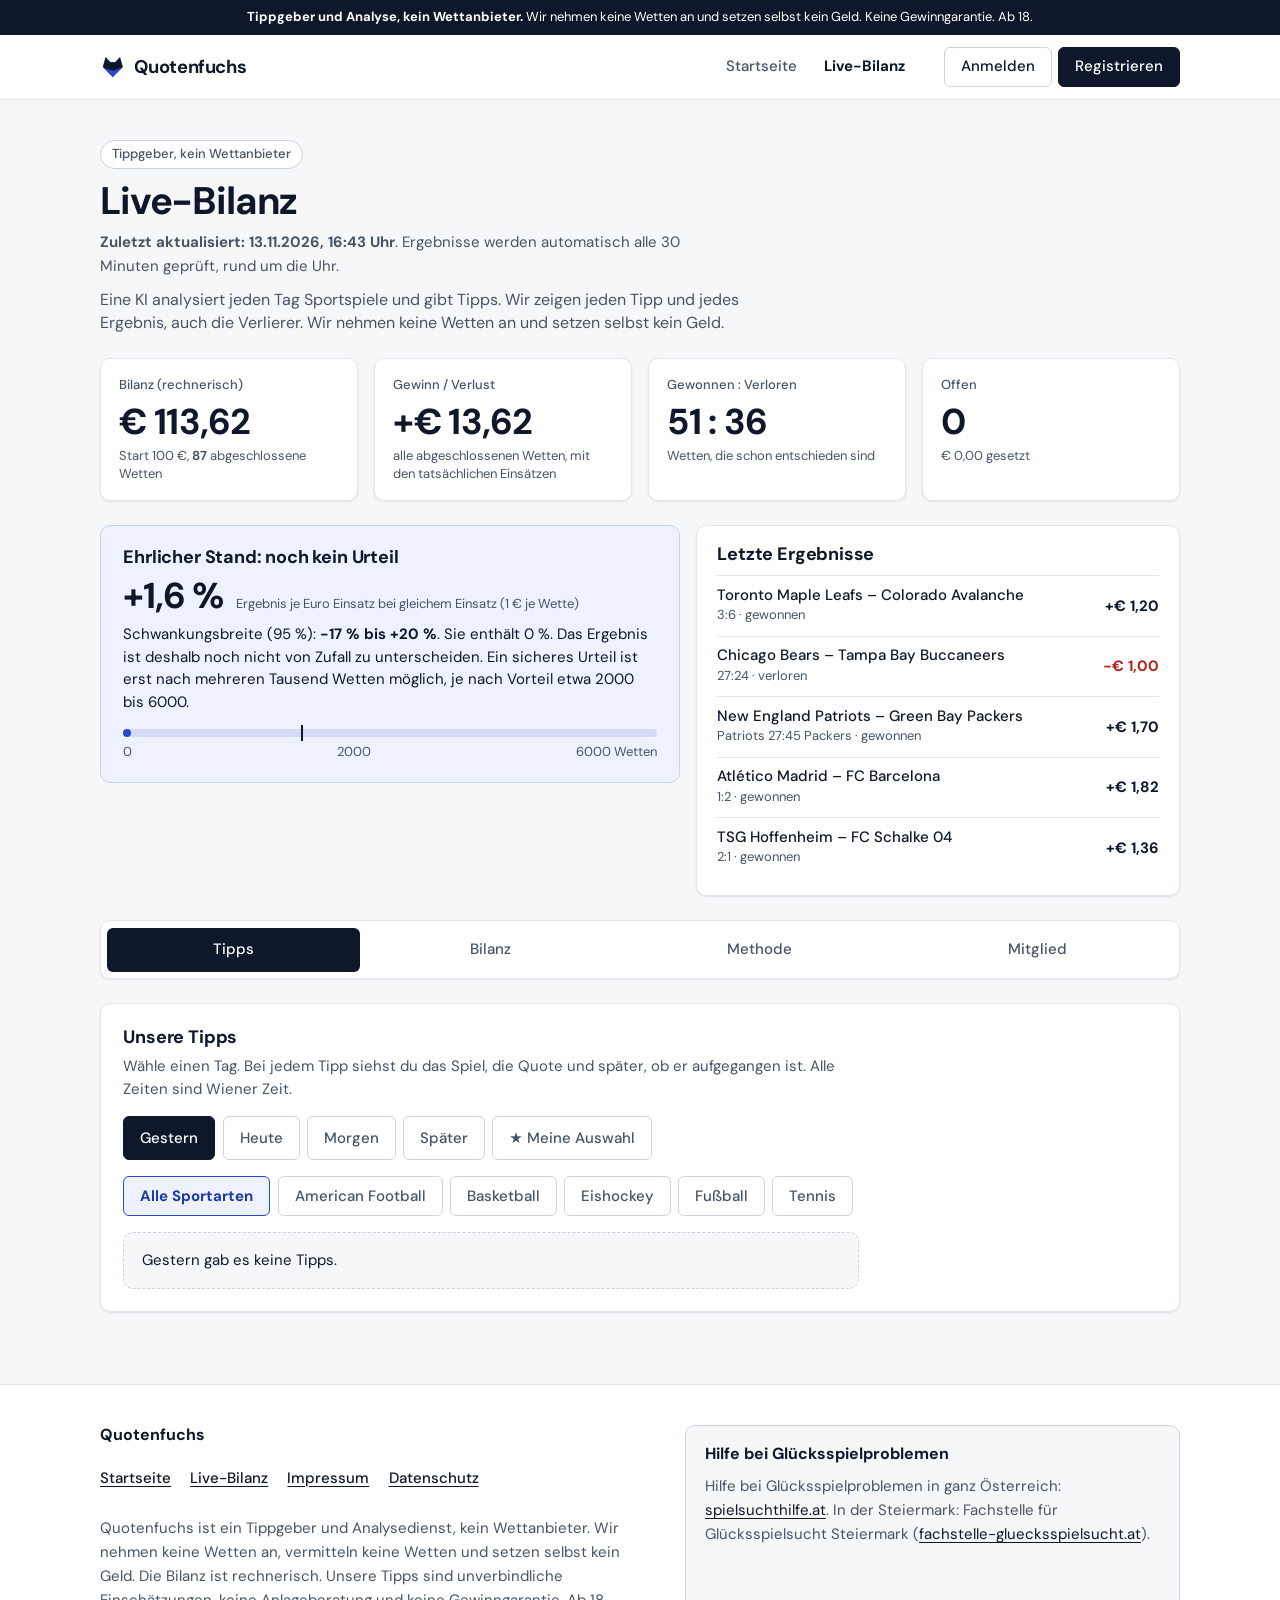
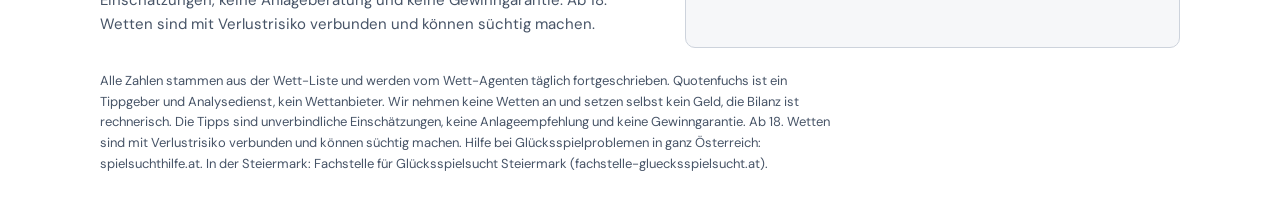
==== bilanz.html @ 04933c42 "Stand 2026-11-13 15:43 UTC" ====
<!doctype html>
<html lang="de"><head><meta charset="utf-8"><meta name="viewport" content="width=device-width,initial-scale=1">
<title>Quotenfuchs Live-Bilanz</title>
<link rel="icon" href="data:image/svg+xml,%3Csvg xmlns=%27http://www.w3.org/2000/svg%27 viewBox=%270 0 32 32%27%3E%3Crect width=%2732%27 height=%2732%27 rx=%276%27 fill=%27%230B1230%27/%3E%3Ccircle cx=%2716%27 cy=%2716%27 r=%276%27 fill=%27none%27 stroke=%27%23ffffff%27 stroke-width=%272%27/%3E%3Cpath d=%27M16 4v24%27 stroke=%27%23ffffff%27 stroke-width=%272%27/%3E%3C/svg%3E">
<link rel="stylesheet" href="assets/fonts.css">
<link rel="stylesheet" href="assets/site.css">
<script src="assets/site.js" defer></script>
<meta name="theme-color" content="#FFFFFF">
<meta name="description" content="Transparenter Track Record eines KI-Tippgebers mit rechnerischer Bilanz. Kein Wettanbieter, keine Wettannahme.">
<style>:root{--color-fg:#16181d;--color-fg-muted:#5b6270;--color-bg:#f3f4f7;--color-panel:#ffffff;--color-border-line:#dde1e7;--color-ok:#1b7f47;--color-warn:#a8741a;--color-bad:#c0392b;
--cds-radius:10px;--cds-gap-md:.9rem;--cds-gap-lg:1.5rem;--cds-pad-md:.9rem;--cds-pad-lg:1.2rem;--cds-font-size-caption:.8125rem;--cds-font-size-heading:1.0625rem;--cds-font-size-title:1.5rem;--cds-font-weight-medium:600;
--cds-chart-grid:#e3e6eb;--cds-chart-axis:#9aa3af;--cds-chart-reference:#9aa3af;--cds-chart-status-critical:#c0392b;
--font-anthropic-sans:system-ui,-apple-system,"Segoe UI",Roboto,sans-serif;--font-anthropic-serif:Georgia,"Times New Roman",serif;color-scheme:light}
@media (prefers-color-scheme:dark){:root{--color-fg:#e8eaee;--color-fg-muted:#9aa3b0;--color-bg:#101216;--color-panel:#1a1d23;--color-border-line:#2c313a;--color-ok:#4cc38a;--color-warn:#e0b24f;--color-bad:#ef6f62;
--cds-chart-grid:#2a2f38;--cds-chart-axis:#566070;--cds-chart-reference:#566070;--cds-chart-status-critical:#ef6f62;color-scheme:dark}}
html,body{margin:0;background:var(--color-bg);color:var(--color-fg);font:14px/1.5 var(--font-anthropic-sans)}
#dash-root{max-width:72rem;margin:0 auto;padding:1.5rem max(1rem,env(safe-area-inset-left,0px)) 3rem}
.dash-select{font:inherit;color:var(--color-fg);background:var(--color-bg);border:1px solid var(--color-border-line);border-radius:var(--cds-radius);padding:.4rem .6rem}
@media (max-width:40rem){#dash-root{padding-top:1rem}}

.wd{display:flex;flex-direction:column;gap:var(--cds-gap-lg);font-family:var(--font-anthropic-sans);font-variant-numeric:tabular-nums}
.wd h1{font-family:var(--font-anthropic-serif);font-weight:400;font-size:1.75rem;margin:0}
.wd .sub{color:var(--color-fg-muted);margin:.25rem 0 0}
.wd .kpis{display:grid;grid-template-columns:repeat(auto-fit,minmax(min(100%,9.5rem),1fr));gap:var(--cds-gap-md)}
.wd .card{background:var(--color-panel);border:1px solid var(--color-border-line);border-radius:var(--cds-radius);padding:var(--cds-pad-lg);min-width:0}
.wd .kpi .l{color:var(--color-fg-muted);font-size:var(--cds-font-size-caption)}
.wd .kpi .v{font-family:var(--font-anthropic-serif);font-size:1.75rem;line-height:1.2;display:block;margin-top:.25rem}
.wd .kpi .n{color:var(--color-fg-muted);font-size:var(--cds-font-size-caption);margin-top:.25rem;display:block}
.wd h2{font-size:var(--cds-font-size-heading);font-weight:var(--cds-font-weight-medium);margin:0}
.wd .note{color:var(--color-fg-muted);font-size:var(--cds-font-size-caption);margin:.25rem 0 var(--cds-gap-md)}
.wd .grid{display:grid;grid-template-columns:repeat(auto-fit,minmax(min(100%,22rem),1fr));gap:var(--cds-gap-md)}
.wd .chart{min-height:14rem}
.wd .pos{color:var(--color-ok)}.wd .neg{color:var(--color-bad)}
.wd .sportrow{display:grid;grid-template-columns:7rem 1fr 4.5rem;align-items:center;gap:.5rem;margin:.4rem 0;font-size:var(--cds-font-size-caption)}
.wd .bar{height:.9rem;position:relative;background:transparent}
.wd .bar i{position:absolute;top:0;bottom:0;border-radius:2px}
.wd .tablewrap{overflow:auto;max-height:26rem}
.wd table{border-collapse:collapse;width:100%;font-size:var(--cds-font-size-caption)}
.wd th{position:sticky;top:0;background:var(--color-panel);text-align:left;font-weight:var(--cds-font-weight-medium);padding:.4rem .5rem;border-bottom:1px solid var(--color-border-line);white-space:nowrap}
.wd td{padding:.4rem .5rem;border-bottom:1px solid var(--color-border-line);vertical-align:top}
.wd td.r,.wd th.r{text-align:right}
.wd table{min-width:56rem}
.wd td{white-space:nowrap}
.wd td:nth-child(2),.wd td:nth-child(3){white-space:normal;min-width:11rem}
.wd .tablewrap{scrollbar-gutter:stable}
.wd .hint{color:var(--color-fg-muted);font-size:var(--cds-font-size-caption)}
.wd .filters{display:flex;flex-wrap:wrap;gap:var(--cds-gap-md);align-items:flex-end}
.wd .filters label{display:flex;flex-direction:column;gap:.25rem;font-size:var(--cds-font-size-caption);color:var(--color-fg-muted);min-width:0}
.wd .filters input,.wd .filters button{font:inherit;color:var(--color-fg);background:var(--color-bg);border:1px solid var(--color-border-line);border-radius:var(--cds-radius);padding:.4rem .6rem}
.wd .filters button{cursor:pointer}
.wd th.sortable{cursor:pointer}
.wd th[aria-sort=ascending]::after{content:" \25B2";font-size:.7em}
.wd th[aria-sort=descending]::after{content:" \25BC";font-size:.7em}
.wd tr.rowmain{cursor:pointer}
.wd tr.rowmain:hover td,.wd tr.rowmain.open td{background:var(--color-bg)}
.wd tr.rowdet td{white-space:normal;background:var(--color-bg)}
.wd dl.det{margin:0;display:grid;grid-template-columns:minmax(8rem,12rem) 1fr;gap:.25rem .75rem}
.wd dl.det dt{color:var(--color-fg-muted)}
.wd dl.det dd{margin:0;white-space:normal}
@media (max-width:40rem){.wd dl.det{grid-template-columns:1fr}}
.wd .gloss summary{cursor:pointer;font-weight:var(--cds-font-weight-medium)}
.wd .gloss dl{margin-top:var(--cds-gap-md)}
.wd .hero{display:flex;flex-direction:column;gap:.5rem;padding-block:var(--cds-pad-md)}
.wd .hero h1{font-size:2.25rem;line-height:1.1}
.wd .badge{align-self:flex-start;font-size:var(--cds-font-size-caption);padding:.2rem .6rem;border:1px solid var(--color-border-line);border-radius:999px;color:var(--color-fg-muted)}
.wd .lead{font-size:var(--cds-font-size-heading);max-width:44rem;margin:.25rem 0 0;line-height:1.45}
.wd .steps ol{margin:var(--cds-gap-md) 0;padding-left:1.25rem;display:flex;flex-direction:column;gap:.5rem;max-width:48rem;line-height:1.5}
.wd .honest{margin:0;padding:var(--cds-pad-md);border-radius:var(--cds-radius);background:var(--color-bg);border:1px solid var(--color-border-line);max-width:48rem}
.wd .kpi .v{font-size:2rem}
.wd .card{box-shadow:none}
[data-dash-source-state=empty]{color:transparent}

.wd .big{font-family:var(--font-anthropic-serif);font-size:1.6rem;line-height:1.25;margin:.25rem 0 0}
.wd .big .bigv{color:var(--color-ok)}
.wd tr.win td:first-child{box-shadow:inset 3px 0 0 var(--color-ok)}
.wd tr.lose td:first-child{box-shadow:inset 3px 0 0 var(--color-bad)}
@media (max-width:40rem){
  .wd table{min-width:0}
  .wd table[data-source=abgeschlossene] thead{display:none}
  .wd table[data-source=abgeschlossene],.wd table[data-source=abgeschlossene] tbody{display:block}
  .wd table[data-source=abgeschlossene] tr.rowmain{display:flex;flex-wrap:wrap;align-items:baseline;gap:.1rem .75rem;padding:.6rem .6rem .6rem .75rem;border-bottom:1px solid var(--color-border-line);border-left:4px solid transparent}
  .wd table[data-source=abgeschlossene] tr.rowmain.win{border-left-color:var(--color-ok)}
  .wd table[data-source=abgeschlossene] tr.rowmain.lose{border-left-color:var(--color-bad)}
  .wd table[data-source=abgeschlossene] tr.rowmain td{border:0;padding:0;box-shadow:none!important;min-width:0!important;white-space:normal}
  .wd table[data-source=abgeschlossene] td:nth-child(1){order:1;width:100%;color:var(--color-fg-muted);font-size:.85em}
  .wd table[data-source=abgeschlossene] td:nth-child(2){order:2;width:100%;font-weight:var(--cds-font-weight-medium);font-size:1.05em}
  .wd table[data-source=abgeschlossene] td:nth-child(3){order:3;width:100%;color:var(--color-fg-muted)}
  .wd table[data-source=abgeschlossene] td:nth-child(6){order:4}
  .wd table[data-source=abgeschlossene] td:nth-child(7){order:5;font-weight:var(--cds-font-weight-medium)}
  .wd table[data-source=abgeschlossene] td:nth-child(8){order:6;margin-left:auto}
  .wd table[data-source=abgeschlossene] td:nth-child(4),.wd table[data-source=abgeschlossene] td:nth-child(5),.wd table[data-source=abgeschlossene] td:nth-child(9){display:none}
  .wd table[data-source=abgeschlossene] tr.rowdet{display:block}
  .wd table[data-source=abgeschlossene] tr.rowdet[hidden]{display:none}
  .wd table[data-source=abgeschlossene] tr.rowdet td{display:block;padding:.6rem}
  .wd .tablewrap{max-height:none}
  .wd table.plan{display:block}.wd table.plan thead{display:none}.wd table.plan tbody{display:block}
  .wd table.plan tr{display:flex;flex-wrap:wrap;gap:.1rem .6rem;padding:.55rem 0;border-bottom:1px solid var(--color-border-line)}
  .wd table.plan td{border:0;padding:0;white-space:normal;min-width:0}
  .wd table.plan td:nth-child(1){color:var(--color-fg-muted);font-size:.85em}
  .wd table.plan td:nth-child(2){color:var(--color-fg-muted);font-size:.85em}
  .wd table.plan td:nth-child(3){width:100%;font-weight:var(--cds-font-weight-medium);font-size:1.05em}
}

.wd [hidden]{display:none!important}
.wd .topbar{display:flex;justify-content:space-between;align-items:center;gap:.5rem;flex-wrap:wrap}
.wd .auth{display:flex;gap:.5rem}
.wd .btn{font:inherit;cursor:pointer;color:var(--color-bg);background:var(--color-fg);border:1px solid var(--color-fg);border-radius:999px;padding:.4rem 1rem}
.wd .btn.ghost{background:transparent;color:var(--color-fg);border-color:var(--color-border-line)}
.wd .btn.more{display:block;margin:var(--cds-gap-md) auto 0}
.wd .tabs{display:flex;gap:.25rem;position:sticky;top:0;z-index:5;background:var(--color-bg);padding:.4rem 0;overflow-x:auto}
.wd .tabs button{font:inherit;flex:1;white-space:nowrap;cursor:pointer;color:var(--color-fg-muted);background:transparent;border:1px solid var(--color-border-line);border-radius:999px;padding:.45rem .8rem}
.wd .tabs button.on{color:var(--color-bg);background:var(--color-fg);border-color:var(--color-fg)}
.wd [data-tab]{display:flex;flex-direction:column;gap:var(--cds-gap-lg)}
.authdlg{border:1px solid var(--color-border-line);border-radius:var(--cds-radius);background:var(--color-panel);color:var(--color-fg);padding:1.25rem;max-width:min(92vw,24rem);width:100%}
.authdlg::backdrop{background:rgba(0,0,0,.5)}
.authdlg form{display:flex;flex-direction:column;gap:.75rem}
.authdlg label{display:flex;flex-direction:column;gap:.25rem;font-size:.85rem;color:var(--color-fg-muted)}
.authdlg input{font:inherit;color:var(--color-fg);background:var(--color-bg);border:1px solid var(--color-border-line);border-radius:8px;padding:.55rem .7rem}
.authdlg .atabs{display:flex;gap:.5rem}
.authdlg .atabs button{flex:1;font:inherit;cursor:pointer;background:transparent;color:var(--color-fg-muted);border:0;border-bottom:2px solid transparent;padding:.4rem}
.authdlg .atabs button.on{color:var(--color-fg);border-bottom-color:var(--color-fg)}
.authdlg[data-mode=login] .reg{display:none}
.authdlg .btn{font:inherit;cursor:pointer;color:var(--color-bg);background:var(--color-fg);border:1px solid var(--color-fg);border-radius:999px;padding:.5rem 1rem}
.authdlg .btn.ghost{background:transparent;color:var(--color-fg);border-color:var(--color-border-line)}
@media (max-width:40rem){
  .wd .kpis{grid-template-columns:repeat(3,1fr);gap:.5rem}
  .wd .kpis .card{padding:.6rem}
  .wd .kpi .v{font-size:1.25rem}
  .wd .kpi .n{display:none}
  .wd .kpi .l{font-size:.75rem}
  .wd .hero h1{font-size:1.75rem}
  .wd .hero .lead{font-size:.95rem}
  .wd .hero .sub{display:none}
}

/* Quotenfuchs Bilanz-Seite: gemeinsame Basis liegt in assets/site.css. Schrift, Farben und Abstaende kommen von dort. */
:root{--color-fg:var(--tinte);--color-fg-muted:var(--grau);--color-bg:var(--bg);--color-panel:#fff;--color-border-line:var(--linie);
--color-ok:var(--akzent-d);--color-bad:var(--minus);--color-warn:#8A5A00;--cds-radius:10px;
--cds-chart-grid:#E4E7EC;--cds-chart-axis:#98A2B3;--cds-chart-reference:#98A2B3;--cds-chart-status-critical:var(--minus);
--font-anthropic-sans:var(--font);--font-anthropic-serif:var(--font);color-scheme:light}
html,body{background:var(--bg);color:var(--tinte);font:400 var(--t-m)/1.6 var(--font)}
#dash-root{max-width:none;padding:0;margin:0}
.wd{max-width:var(--seite);margin-inline:auto;padding:var(--sp-4) max(1.25rem,env(safe-area-inset-left,0px)) 0;display:flex;flex-direction:column;gap:var(--sp-3);font-family:var(--font);font-variant-numeric:tabular-nums}
.wd [hidden]{display:none!important}
.wd h1,.wd h2,.wd h3{font-family:var(--font);margin:0;text-wrap:balance}
.wd h2{font-weight:700;font-size:var(--t-l);line-height:1.25;letter-spacing:-.01em}
.wd .note{color:var(--grau);font-size:var(--t-s);line-height:1.5;margin:.4rem 0 var(--sp-2);max-width:46rem}
.wd .hint{color:var(--grau);font-size:var(--t-s)}
.wd .pos{color:var(--tinte)}.wd .neg{color:var(--minus)}
.wd button:focus-visible,.wd a:focus-visible,.wd summary:focus-visible,.wd select:focus-visible,.wd input:focus-visible{outline:3px solid var(--akzent);outline-offset:2px;border-radius:6px}
/* Kopf der Bilanz */
.wd .pagehead{display:block}
.wd .badge{display:inline-block;font-size:var(--t-xs);font-weight:600;color:var(--grau);background:#fff;border:1px solid var(--linie-d);border-radius:999px;padding:.2rem .7rem}
.wd h1{font-weight:700;font-size:clamp(1.75rem,4.5vw,2.4rem);line-height:1.1;letter-spacing:-.03em;margin:.7rem 0 0}
.wd .pagehead .sub{color:var(--grau);font-size:var(--t-s);margin:.5rem 0 0;max-width:40rem}
.wd .pagehead .lead{margin:.6rem 0 0;max-width:40rem;font-size:var(--t-m);color:var(--grau)}
.wd .kpis{display:grid;grid-template-columns:repeat(4,1fr);gap:var(--sp-2)}
.wd .kpis .card{padding:1rem 1.15rem;box-shadow:var(--schatten)}
.wd .kpi .l{display:block;color:var(--grau);font-size:var(--t-xs);font-weight:500}
.wd .kpi .v{display:block;font:700 var(--t-num)/1.15 var(--font);letter-spacing:-.02em;margin-top:.3rem}
.wd .kpi .n{display:block;color:var(--grau);font-size:var(--t-xs);margin-top:.3rem;line-height:1.4}
.wd .gloss .kpis{grid-template-columns:repeat(2,1fr);margin-top:.8rem}
.wd .summary{display:grid;grid-template-columns:1.2fr 1fr;gap:var(--sp-2);align-items:start}
.wd .urteil{background:var(--akzent-bg);border:1px solid var(--akzent-rand);border-radius:var(--r-m);padding:1.25rem 1.4rem}
.wd .urteil h2{font-size:var(--t-l);margin-bottom:.6rem}
.wd .urteil p{margin:0 0 .6rem;font-size:var(--t-s);line-height:1.5}
.wd .u-zahl{display:flex;align-items:baseline;gap:.8rem;flex-wrap:wrap}
.wd .u-v{font:700 2.25rem/1 var(--font);letter-spacing:-.03em}
.wd .u-l{color:var(--grau);font-size:var(--t-xs)}
.wd .meter{position:relative;height:.5rem;margin:1rem 0 .3rem;border-radius:999px;background:#D5DBF5}
.wd .meter i{position:absolute;left:0;top:0;bottom:0;width:max(.5rem,var(--p,2%));border-radius:999px;background:var(--akzent)}
.wd .meter .m2{position:absolute;left:33.33%;top:-.25rem;bottom:-.25rem;width:2px;background:var(--tinte)}
.wd .m-l{display:flex;justify-content:space-between;color:var(--grau);font-size:var(--t-xs)!important;margin:0!important}
.wd .latestbox{background:#fff;border:1px solid var(--linie);border-radius:var(--r-m);padding:1.1rem 1.25rem;box-shadow:var(--schatten)}
.wd .latest{list-style:none;margin:.6rem 0 0;padding:0;border-top:1px solid var(--linie)}
.wd .latest li{display:flex;justify-content:space-between;align-items:center;gap:1rem;padding:.6rem 0;border-bottom:1px solid var(--linie);min-height:44px}
.wd .latest li:last-child{border-bottom:0}
.wd .latest .txt{display:flex;flex-direction:column;min-width:0}
.wd .latest .t{font-weight:600;font-size:var(--t-s);line-height:1.3}
.wd .latest .e{font-size:var(--t-xs);color:var(--grau)}
.wd .latest b{font-weight:700;font-size:var(--t-s);white-space:nowrap}
.wd .latest li.v b{color:var(--minus)}
/* Reiter */
.wd .tabs{position:sticky;top:4rem;z-index:20;display:flex;gap:.25rem;padding:.4rem;background:#fff;border:1px solid var(--linie);border-radius:var(--r-m);overflow-x:auto;box-shadow:var(--schatten)}
.wd .tabs button{flex:1 0 auto;min-height:44px;font:600 var(--t-s)/1 var(--font);padding:0 1.1rem;border:0;background:transparent;color:var(--grau);border-radius:var(--r-s);cursor:pointer;white-space:nowrap}
.wd .tabs button:hover{background:var(--bg);color:var(--tinte)}
.wd .tabs button.on,.wd .tabs button[aria-selected=true]{background:var(--tinte);border-color:var(--tinte);color:#fff}
.wd [data-tab]{display:flex;flex-direction:column;gap:var(--sp-3)}
/* Karten */
.wd .card{background:#fff;border:1px solid var(--linie);border-radius:var(--r-m);padding:1.4rem;box-shadow:var(--schatten);min-width:0}
.wd .gloss summary{cursor:pointer;font:600 var(--t-m)/1.3 var(--font);min-height:44px;display:flex;align-items:center}
.wd .gloss dl{margin-top:var(--sp-2)}
.wd dl.det{margin:0;display:grid;grid-template-columns:minmax(8rem,13rem) 1fr;gap:.45rem 1rem}
.wd dl.det dt{color:var(--grau);font-size:var(--t-s)}
.wd dl.det dd{margin:0;white-space:normal;overflow-wrap:anywhere;font-size:var(--t-s)}
.wd dl.det code{font-size:.8rem;word-break:break-all}
.wd .grid{display:grid;grid-template-columns:repeat(auto-fit,minmax(min(100%,22rem),1fr));gap:var(--sp-2)}
/* Tage und Filter */
.wd .daytabs,.wd .chips{display:flex;flex-wrap:wrap;gap:.45rem;margin:0 0 var(--sp-2)}
.wd .daytabs button,.wd .chips button{min-height:44px;padding:0 1rem;font:600 var(--t-s)/1 var(--font);border:1.5px solid var(--linie);background:#fff;color:var(--grau);border-radius:999px;cursor:pointer}
.wd .chips button{min-height:40px;font-weight:500}
.wd .daytabs button:hover,.wd .chips button:hover{border-color:var(--tinte);color:var(--tinte)}
.wd .daytabs button.on,.wd .daytabs button[aria-pressed=true]{background:var(--tinte);border-color:var(--tinte);color:#fff}
.wd .chips button.on,.wd .chips button[aria-pressed=true]{background:var(--akzent-bg);border-color:var(--tinte);color:var(--tinte);font-weight:700}
.wd .tipcards{display:grid;grid-template-columns:repeat(auto-fill,minmax(min(100%,19rem),1fr));gap:var(--sp-2)}
.wd .tipcard{background:#fff;border:1px solid var(--linie);border-radius:var(--r-m);padding:1rem 1.1rem;display:flex;flex-direction:column;gap:.5rem;min-width:0;border-top:4px solid var(--linie)}
.wd .tipcard .kopf{display:flex;justify-content:space-between;align-items:center;gap:.5rem;font-size:var(--t-xs);color:var(--grau)}
.wd .tipcard .sport{background:#F1EEE6;border-radius:999px;padding:.15rem .65rem;font-weight:600;color:var(--tinte)}
.wd .tipcard .spiel{font:700 var(--t-m)/1.3 var(--font);overflow-wrap:anywhere}
.wd .tipcard .tipp{font-size:var(--t-s);overflow-wrap:anywhere}
.wd .tipcard .zeile{display:flex;justify-content:space-between;align-items:center;gap:.5rem;font-size:var(--t-s)}
.wd .tipcard .quote{font:800 1.5rem/1 var(--font)}
.wd .tipcard .punkte{letter-spacing:.1em;color:var(--akzent-d);font-size:.95rem}
.wd .tipcard .stat{align-self:flex-start;border-radius:999px;padding:.25rem .8rem;font-size:var(--t-xs);font-weight:700}
.wd .tipcard .stat.ok{background:#E8ECFF;color:#1B2A8F}
.wd .tipcard .stat.bad{background:#FBE9E7;color:#8E2219}
.wd .tipcard .stat.offen{background:#F1EEE6;color:var(--grau)}
.wd .tipcard details{font-size:var(--t-s);color:var(--grau)}
.wd .tipcard summary{cursor:pointer;font-weight:600;color:var(--tinte);min-height:44px;display:flex;align-items:center}
.wd .tipcard .kopf .stern{border:0;background:none;font-size:1.4rem;line-height:1;cursor:pointer;color:var(--akzent-d);min-width:44px;min-height:44px}
.wd .emptybox{background:var(--akzent-bg);border:1px dashed #E0C9A3;border-radius:var(--r-m);padding:1rem 1.1rem;color:var(--tinte);margin:0}
/* Verlauf */
.wd .chartcard{background:var(--nacht);color:#fff;border:0;border-radius:var(--r-l);padding:1.6rem 1.6rem 1.3rem}
.wd .chartcard h2{color:#fff;font-size:var(--t-xl)}
.wd .pitch{margin:.8rem 0 0;border:0;padding:0}
.wd .pitch figcaption{color:rgba(255,255,255,.78);font-size:var(--t-s);margin:.7rem 0 0;max-width:40rem}
.wd .pitch .chart{min-height:16rem}
.wd .pitch svg{overflow:visible;cursor:crosshair;display:block}
.wd svg path.draw-in{stroke-dasharray:1;stroke-dashoffset:1;animation:zeichne 1.5s cubic-bezier(.3,.6,.2,1) .1s forwards}
.wd svg .dot{opacity:0;animation:erscheine .3s ease forwards}
.wd svg .vline{stroke:rgba(255,255,255,.8);stroke-width:1;stroke-dasharray:3 3}
.wd .tip{position:absolute;top:2px;z-index:3;pointer-events:none;background:#fff;color:var(--tinte);border-radius:10px;padding:.45rem .65rem;font-size:var(--t-xs);line-height:1.35;box-shadow:0 8px 24px rgba(10,14,60,.35);display:flex;flex-direction:column;max-width:16rem}
@keyframes zeichne{to{stroke-dashoffset:0}}
@keyframes erscheine{to{opacity:1}}
@media (prefers-reduced-motion:reduce){.wd svg path.draw-in{animation:none;stroke-dashoffset:0}.wd svg .dot{animation:none;opacity:1}}
.wd .sportrow{display:grid;grid-template-columns:8.5rem 1fr 4.5rem;align-items:center;gap:.6rem;margin:.5rem 0;font-size:var(--t-s)}
.wd .bar{height:.9rem;position:relative}
.wd .bar i{position:absolute;top:0;bottom:0;border-radius:3px}
.wd .chart{min-height:12rem}
/* Tabellen */
.wd .tablewrap{overflow:auto;max-height:30rem;scrollbar-gutter:stable;border-top:2px solid var(--tinte)}
.wd table{border-collapse:collapse;width:100%;min-width:56rem;font-size:var(--t-s)}
.wd th{position:sticky;top:0;background:#fff;text-align:left;font:600 var(--t-xs)/1.2 var(--font);color:var(--grau);padding:.7rem .6rem;border-bottom:1px solid var(--linie);white-space:nowrap;z-index:1}
.wd th.sortable{cursor:pointer}.wd th.sortable:hover{color:var(--tinte)}
.wd th[aria-sort=ascending]::after{content:" \25B2";font-size:.7em}.wd th[aria-sort=descending]::after{content:" \25BC";font-size:.7em}
.wd td{padding:.7rem .6rem;border-bottom:1px solid var(--linie);vertical-align:top;white-space:nowrap}
.wd td:nth-child(2),.wd td:nth-child(3){white-space:normal;min-width:11rem}
.wd td.r,.wd th.r{text-align:right}
.wd td.lern{white-space:normal;min-width:16rem;max-width:26rem}
.wd tr.rowmain{cursor:pointer}
.wd tr.rowmain:hover td,.wd tr.rowmain.open td,.wd tr.rowdet td{background:#FBF9F3}
.wd tr.rowdet td{white-space:normal}
.wd tr.win td:first-child{box-shadow:inset 4px 0 0 var(--akzent)}
.wd tr.lose td:first-child{box-shadow:inset 4px 0 0 var(--minus)}
.wd td.pos,.wd td.neg{font-weight:700}
.wd table.plan{min-width:0}
/* Filter */
.wd .filters{display:flex;flex-wrap:wrap;gap:var(--sp-2);align-items:flex-end}
.wd .filters label{display:flex;flex-direction:column;gap:.3rem;font-size:var(--t-xs);color:var(--grau);min-width:0}
.wd .filters input,.wd .filters button,.dash-select{font:inherit;font-size:var(--t-s);color:var(--tinte);background:#fff;border:1.5px solid var(--linie);border-radius:10px;padding:0 .8rem;min-height:44px}
.wd .filters button{cursor:pointer;font-weight:600}
/* Knoepfe */
.wd .btn{font:700 var(--t-s)/1 var(--font);cursor:pointer;background:var(--fuchs);color:#1b0c00;border:1.5px solid var(--fuchs);border-radius:999px;padding:0 1.3rem;min-height:48px;display:inline-flex;align-items:center;justify-content:center;text-decoration:none}
.wd .btn:hover{background:#ff8f3d;border-color:#ff8f3d}
.wd .btn.ghost{background:transparent;color:var(--tinte);border-color:var(--tinte)}
.wd .btn.ghost:hover{background:rgba(18,22,43,.07)}
.wd .btn.more{display:flex;margin:var(--sp-2) auto 0;background:var(--tinte);color:#fff;border-color:var(--tinte)}
.wd .linkbtn{font:inherit;background:none;border:0;padding:0 .2rem;min-height:44px;color:var(--tinte);text-decoration:underline;cursor:pointer}
/* So geht's, Mitglied */
.wd .steps ol{margin:var(--sp-2) 0;padding-left:1.3rem;display:flex;flex-direction:column;gap:.7rem;max-width:44rem}
.wd .honest{margin:0;padding:1rem 1.1rem;border-radius:var(--r-m);background:var(--akzent-bg);border:1px solid #F0DFC6;max-width:46rem}
.wd .plans{display:grid;grid-template-columns:repeat(auto-fit,minmax(min(100%,17rem),1fr));gap:var(--sp-2);margin-top:var(--sp-2)}
.wd .plans .plan{border:1px solid var(--linie);border-radius:var(--r-l);padding:1.2rem 1.3rem;display:flex;flex-direction:column;gap:.5rem;background:#fff}
.wd .plans .plan h3{font-size:var(--t-xl)}
.wd .plans .plan .state{margin:0;color:var(--grau);font-size:var(--t-xs)}
.wd .plans .plan ul{margin:.3rem 0 .8rem;padding-left:1.1rem;display:flex;flex-direction:column;gap:.4rem}
.wd .plans .plan.hot{background:var(--nacht);color:#fff;border-color:transparent}
.wd .plans .plan.hot .state{color:rgba(255,255,255,.78)}
.wd .plans .plan.hot .btn{align-self:flex-start;margin-top:auto}
.wd .faq{grid-template-columns:1fr}.wd .faq dt{color:var(--tinte);font-weight:700;margin-top:.8rem}
.kassebox{display:flex;justify-content:space-between;align-items:center;gap:1rem;flex-wrap:wrap;margin:1rem 0;padding:1rem 1.1rem;border:1px solid var(--linie);border-radius:14px}
.kassebox>div{display:flex;flex-direction:column}.kassebox b{font:800 1.6rem/1.2 var(--font)}
/* Dialoge */
.authdlg{position:fixed;max-height:92vh;overflow-y:auto;border:0;border-radius:var(--r-l);background:#fff;color:var(--tinte);padding:1.3rem;max-width:min(92vw,24rem);width:100%;box-shadow:0 30px 80px rgba(10,14,60,.4);font-family:var(--font)}
.authdlg::backdrop{background:rgba(11,18,48,.6)}
.authdlg form{display:flex;flex-direction:column;gap:.8rem}
.authdlg label{display:flex;flex-direction:column;gap:.3rem;font-size:var(--t-s);color:var(--grau)}
.authdlg input,.authdlg select{font:inherit;color:var(--tinte);background:var(--bg);border:1.5px solid var(--linie);border-radius:10px;padding:.6rem .75rem;min-height:44px}
.authdlg input[type=number],.authdlg input[type=date]{width:100%}
.authdlg .atabs{display:flex;gap:.5rem}
.authdlg .atabs button{flex:1;font:600 var(--t-s) var(--font);cursor:pointer;background:transparent;color:var(--grau);border:0;border-bottom:3px solid transparent;min-height:44px}
.authdlg .atabs button.on{color:var(--tinte);border-bottom-color:var(--fuchs)}
.authdlg[data-mode=login] .reg{display:none}
.authdlg .chk{flex-direction:row;gap:.6rem;align-items:flex-start}.authdlg .chk input{margin-top:.25rem;min-height:0;width:1.1rem;height:1.1rem}
.authdlg[data-mode=login] .chk{display:none}
.authdlg .btn{font:700 var(--t-s) var(--font);cursor:pointer;background:var(--fuchs);color:#1b0c00;border:1.5px solid var(--fuchs);border-radius:999px;padding:0 1.2rem;min-height:48px}
.authdlg .btn.ghost{background:transparent;color:var(--tinte);border-color:var(--linie)}
.authdlg .xclose{position:sticky;top:0;float:right;margin-left:auto;display:block;width:44px;height:44px;border:0;border-radius:50%;background:#eceef6;color:var(--tinte);font-size:1.5rem;line-height:1;cursor:pointer;z-index:2}
.authdlg .note{font-size:var(--t-s);color:var(--grau);margin:0}
.authdlg .tablewrap{overflow-x:visible;border-top:2px solid var(--tinte)}
.authdlg .tablewrap table{min-width:0;width:100%;font-size:var(--t-s)}
.authdlg .tablewrap th,.authdlg .tablewrap td{padding:.4rem;white-space:nowrap}
/* Mobil */
@media (max-width:52rem){
  .wd .hero{grid-template-columns:1fr;gap:var(--sp-3)}
  .wd .kpis{grid-template-columns:1fr 1fr}
  .wd .kpis .card{padding:.85rem 1rem}
  .wd .card{padding:1.1rem}
  .wd .chartcard{padding:1.2rem 1rem}
  .wd dl.det{grid-template-columns:1fr;gap:.1rem}
  .wd dl.det dd{margin-bottom:.6rem}
  .wd table{min-width:0}
  .wd table[data-source=abgeschlossene] thead{display:none}
  .wd table[data-source=abgeschlossene],.wd table[data-source=abgeschlossene] tbody{display:block}
  .wd table[data-source=abgeschlossene] tr.rowmain{display:flex;flex-wrap:wrap;align-items:baseline;gap:.15rem .8rem;padding:.8rem .6rem .8rem .8rem;border-bottom:1px solid var(--linie);border-left:4px solid transparent}
  .wd table[data-source=abgeschlossene] tr.rowmain.win{border-left-color:var(--akzent)}
  .wd table[data-source=abgeschlossene] tr.rowmain.lose{border-left-color:var(--minus)}
  .wd table[data-source=abgeschlossene] tr.rowmain td{border:0;padding:0;box-shadow:none!important;min-width:0!important;white-space:normal;background:none!important}
  .wd table[data-source=abgeschlossene] td:nth-child(1){order:1;width:100%;color:var(--grau);font-size:var(--t-xs)}
  .wd table[data-source=abgeschlossene] td:nth-child(2){order:2;width:100%;font:700 var(--t-m)/1.3 var(--font)}
  .wd table[data-source=abgeschlossene] td:nth-child(3){order:3;width:100%;color:var(--grau);font-size:var(--t-s)}
  .wd table[data-source=abgeschlossene] td:nth-child(6){order:4;font-weight:600}
  .wd table[data-source=abgeschlossene] td:nth-child(7){order:5;font-size:var(--t-s)}
  .wd table[data-source=abgeschlossene] td:nth-child(8){order:6;margin-left:auto;font:800 1.25rem/1 var(--font)}
  .wd table[data-source=abgeschlossene] td:nth-child(4),.wd table[data-source=abgeschlossene] td:nth-child(5),.wd table[data-source=abgeschlossene] td:nth-child(9){display:none}
  .wd table[data-source=abgeschlossene] tr.rowdet{display:block}
  .wd table[data-source=abgeschlossene] tr.rowdet td{display:block;padding:.8rem}
  .wd .tablewrap{max-height:none}
  .wd table.plan{display:block}.wd table.plan thead{display:none}.wd table.plan tbody{display:block}
  .wd table.plan tr{display:flex;flex-wrap:wrap;gap:.1rem .6rem;padding:.7rem 0;border-bottom:1px solid var(--linie)}
  .wd table.plan td{border:0;padding:0;white-space:normal;min-width:0}
  .wd table.plan td:nth-child(3){width:100%;font-weight:700}
  .wd table[data-source=offene] thead{display:none}
  .wd table[data-source=offene],.wd table[data-source=offene] tbody{display:block}
  .wd table[data-source=offene] tr.rowmain{display:flex;flex-wrap:wrap;gap:.1rem .7rem;padding:.7rem 0;border-bottom:1px solid var(--linie)}
  .wd table[data-source=offene] tr.rowmain td{border:0;padding:0;white-space:normal;min-width:0!important}
  .wd table[data-source=offene] td:nth-child(2){width:100%;font-weight:700}
  .wd table[data-source=offene] tr.rowdet{display:block}.wd table[data-source=offene] tr.rowdet td{display:block}
}
@media (max-width:30rem){.wd .sportrow{grid-template-columns:6.5rem 1fr 3.6rem}}
@media (max-width:30rem){.wd .tabs button{flex:1 1 0;padding:0 .4rem;font-size:.875rem}}

/* Feinschliff: nuechterne Formen, ein Akzent */
.wd .daytabs button,.wd .chips button{border:1px solid var(--linie-d);border-radius:var(--r-s);font-family:var(--font)}
.wd .daytabs button:hover,.wd .chips button:hover{background:var(--bg)}
.wd .daytabs button.on,.wd .daytabs button[aria-pressed=true]{background:var(--tinte);border-color:var(--tinte);color:#fff}
.wd .chips button.on,.wd .chips button[aria-pressed=true]{background:var(--akzent-bg);border-color:var(--akzent);color:var(--akzent-d);font-weight:700}
.wd .tipcard{border-top:1px solid var(--linie);box-shadow:var(--schatten)}
.wd .tipcard .sport{background:var(--bg);border-radius:var(--r-s);border:1px solid var(--linie)}
.wd .tipcard .spiel{font-family:var(--font);font-weight:700}
.wd .tipcard .quote{font-family:var(--font);font-size:1.4rem}
.wd .tipcard .stat{border-radius:var(--r-s)}
.wd .tipcard .stat.ok{background:var(--akzent-bg);color:var(--akzent-d)}
.wd .tipcard .stat.bad{background:var(--minus-bg);color:var(--minus)}
.wd .tipcard .stat.offen{background:var(--bg);color:var(--grau)}
.wd .emptybox{background:var(--bg);border:1px dashed var(--linie-d)}
.wd .chartcard{background:#fff;color:var(--tinte);border:1px solid var(--linie);border-radius:var(--r-m);padding:1.4rem;box-shadow:var(--schatten)}
.wd .chartcard h2{color:var(--tinte);font-size:var(--t-l)}
.wd .pitch figcaption{color:var(--grau);font-size:var(--t-xs)}
.wd .tip{background:var(--tinte);color:#fff;box-shadow:0 8px 24px rgba(15,23,42,.3)}
.wd svg .vline{stroke:var(--tinte);stroke-opacity:.6}
.wd .btn{background:var(--tinte);color:#fff;border:1px solid var(--tinte);border-radius:var(--r-s);font-family:var(--font);font-weight:600}
.wd .btn:hover{background:#1E293B;border-color:#1E293B}
.wd .btn.ghost{background:#fff;color:var(--tinte);border-color:var(--linie-d)}
.wd .btn.ghost:hover{background:var(--bg)}
.wd .honest{background:var(--akzent-bg);border:1px solid var(--akzent-rand)}
.wd .plans .plan{border-radius:var(--r-m);box-shadow:var(--schatten)}
.wd .plans .plan.hot{background:#fff;color:var(--tinte);border:1px solid var(--akzent)}
.wd .plans .plan.hot .state{color:var(--grau)}
.wd .tablewrap{border-top:1px solid var(--linie)}
.wd th{background:var(--bg)}
.wd tr.rowmain:hover td,.wd tr.rowmain.open td,.wd tr.rowdet td{background:#FAFBFC}
.wd tr.win td:first-child{box-shadow:inset 3px 0 0 var(--akzent)}
.wd tr.lose td:first-child{box-shadow:inset 3px 0 0 var(--minus)}
.wd .sportrow{font-size:var(--t-s)}
.wd .filters input,.wd .filters button,.dash-select{border:1px solid var(--linie-d);border-radius:var(--r-s)}
.authdlg{border-radius:var(--r-m)}
.authdlg input,.authdlg select{border:1px solid var(--linie-d);border-radius:var(--r-s);background:#fff}
.authdlg .atabs button.on{border-bottom-color:var(--akzent)}
.authdlg .btn{background:var(--tinte);color:#fff;border:1px solid var(--tinte);border-radius:var(--r-s)}
.authdlg .btn.ghost{background:#fff;color:var(--tinte);border-color:var(--linie-d)}
.authdlg::backdrop{background:rgba(15,23,42,.55)}
.authdlg .xclose{background:var(--bg)}
.authdlg .tablewrap{border-top:1px solid var(--linie)}
.kassebox{border-radius:var(--r-m)}.kassebox b{font-family:var(--font)}
.wd .tipcard .kopf .stern{color:var(--akzent-d)}
.wd td.pos{color:var(--tinte)}
@media (max-width:52rem){
  .wd{padding-top:var(--sp-3)}
  .wd .summary{grid-template-columns:1fr}
  .wd .kpis{grid-template-columns:1fr 1fr;gap:.6rem}
  .wd .kpi .v{font-size:1.5rem}
  .wd .tabs{top:4rem}
  .wd .chartcard{padding:1rem}
  .wd table[data-source=abgeschlossene] tr.rowmain.win{border-left-color:var(--akzent)}
  .wd table[data-source=abgeschlossene] td:nth-child(2){font-family:var(--font)}
  .wd table[data-source=abgeschlossene] td:nth-child(8){font-family:var(--font)}
}
.wd{padding-bottom:var(--sp-5)}
.wd .filters input,.wd .filters select,.dash-select,.authdlg input,.authdlg select{border-color:var(--rand-ui)}
.wd .filters button{border-color:var(--rand-ui)}
.wd dl.faq{row-gap:0}
.wd .faq dt,.wd .faq dd{margin:0;padding:.8rem 0;border-top:1px solid var(--linie)}
.wd .faq dt:first-of-type,.wd .faq dt:first-of-type+dd{border-top:0}
@media (max-width:52rem){.wd .faq dt{padding-bottom:.1rem;border-top:1px solid var(--linie)}.wd .faq dd{border-top:0;padding-top:.1rem}}
</style>
<script src="assets/d3.min.js"></script>
<script src="assets/supabase.js"></script>
<script>window.QF={url:"https://nrifwibrlhdxgplrghhh.supabase.co",key:"sb_publishable_hi3VNllqfTcqwfhGQJcKyw_2j68E4LU",aktiv:false};</script>
</head><body><div id="dash-root">
<a class="skip" href="#inhalt">Zum Inhalt springen</a>
<div class="sim" role="note"><b>Tippgeber und Analyse, kein Wettanbieter.</b> Wir nehmen keine Wetten an und setzen selbst kein Geld. Keine Gewinngarantie. Ab 18.</div>
<header class="sh"><div class="qf-wrap sh-in"><a class="sh-logo" href="index.html" aria-label="Quotenfuchs, zur Startseite"><svg viewBox="0 0 240 240" aria-hidden="true" focusable="false"><path d="M52 28 L100 78 Q120 72 140 78 L188 28 L214 122 L120 216 L26 122 Z" fill="#0F172A"/><path d="M26 122 L88 148 Q120 160 152 148 L214 122 L120 216 Z" fill="#2B4ACB"/></svg>Quotenfuchs</a><nav class="sh-nav" aria-label="Hauptmenü"><a href="index.html">Startseite</a><a href="bilanz.html" aria-current="page">Live-Bilanz</a></nav><span class="sh-aktion"><button type="button" class="sh-btn ghost" data-auth="login">Anmelden</button><button type="button" class="sh-btn" data-auth="register">Registrieren</button><button type="button" class="sh-btn ghost" id="nav-out" hidden>Ausloggen</button></span><details class="sh-menu"><summary><i aria-hidden="true"></i>Menü</summary><div class="sh-panel"><a href="index.html">Startseite</a><a href="bilanz.html" aria-current="page">Live-Bilanz</a><a href="impressum.html">Impressum</a><a href="datenschutz.html">Datenschutz</a><button type="button" class="sh-btn ghost" data-auth="login">Anmelden</button><button type="button" class="sh-btn" data-auth="register">Registrieren</button></div></details></div></header>
<main class="wd" id="inhalt">
  <header class="pagehead">
    <div class="ph-text">
      <span class="badge">Tippgeber, kein Wettanbieter</span>
      <h1>Live-Bilanz</h1>
    <p class="sub"><b>Zuletzt aktualisiert: 13.11.2026, 16:43 Uhr</b>. Ergebnisse werden automatisch alle 30 Minuten geprüft, rund um die Uhr.</p>
      <p class="lead">Eine KI analysiert jeden Tag Sportspiele und gibt Tipps. Wir zeigen jeden Tipp und jedes Ergebnis, auch die Verlierer. Wir nehmen keine Wetten an und setzen selbst kein Geld.</p>
    </div>
    <div hidden><p class="big">Rechnerisch wurden aus 100 € Startwert bisher</p>
      <p class="bignum"><span class="bigv" data-draw="h-stand" data-source="kpi" data-field="stand">—</span><span class="delta" data-draw="h-delta" data-source="kpi" data-field="bilanz"></span></p></div>
  </header>

  <section class="kpis" aria-label="Kennzahlen">
    <div class="card kpi"><span class="l">Bilanz (rechnerisch)</span><span class="v" data-draw="k-stand" data-source="kpi" data-field="stand">—</span><span class="n">Start 100 €, <b data-draw="abg" data-source="kpi" data-field="abgeschlossen">—</b> abgeschlossene Wetten</span></div>
    <div class="card kpi"><span class="l">Gewinn / Verlust</span><span class="v" data-draw="k-bilanz" data-source="kpi" data-field="bilanz">—</span><span class="n">alle abgeschlossenen Wetten, mit den tatsächlichen Einsätzen</span></div>
    <div class="card kpi"><span class="l">Gewonnen : Verloren</span><span class="v" data-draw="k-gvz" data-source="kpi" data-field="gewonnen">—</span><span class="n">Wetten, die schon entschieden sind</span></div>
    <div class="card kpi"><span class="l">Offen</span><span class="v" data-draw="k-offen" data-source="kpi" data-field="offen">—</span><span class="n"><span data-draw="k-offen-eur" data-source="kpi" data-field="offen_einsatz">—</span></span></div>
  </section>

  <section class="summary">
    <aside class="urteil" aria-labelledby="u-h">
      <h2 id="u-h">Ehrlicher Stand: noch kein Urteil</h2>
      <p class="u-zahl"><span class="u-v" data-draw="flat-v" data-source="kpi" data-field="flat">—</span><span class="u-l">Ergebnis je Euro Einsatz bei gleichem Einsatz (1 € je Wette)</span></p>
      <p>Schwankungsbreite (95 %): <b data-draw="flat-range" data-source="kpi" data-field="flat">—</b>. Sie enthält 0 %. Das Ergebnis ist deshalb noch nicht von Zufall zu unterscheiden. Ein sicheres Urteil ist erst nach mehreren Tausend Wetten möglich, je nach Vorteil etwa 2000 bis 6000.</p>
      <div class="meter" data-draw="meter" data-source="kpi" role="img" aria-label="Fortschritt bis zu einem möglichen Urteil"><i></i><span class="m2"></span></div>
      <p class="m-l" aria-hidden="true"><span>0</span><span>2000</span><span>6000 Wetten</span></p>
    </aside>
    <div class="latestbox">
      <h2>Letzte Ergebnisse</h2>
      <ul class="latest" data-draw="ticker" data-source="abgeschlossene" aria-label="Letzte Ergebnisse"></ul>
    </div>
  </section>

<nav class="tabs" role="tablist" aria-label="Bereiche">
    <button type="button" role="tab" aria-selected="true" data-go="tipps" class="on">Tipps</button>
    <button type="button" role="tab" aria-selected="false" data-go="bilanz">Bilanz</button>
    <button type="button" role="tab" aria-selected="false" data-go="info">Methode</button>
    <button type="button" role="tab" aria-selected="false" data-go="mitglied">Mitglied</button>
  </nav>
  <div data-tab="tipps" id="tipps-start">
  <section class="card">
    <h2>Unsere Tipps</h2>
    <p class="note">Wähle einen Tag. Bei jedem Tipp siehst du das Spiel, die Quote und später, ob er aufgegangen ist. Alle Zeiten sind Wiener Zeit.</p>
    <div class="daytabs" role="group" aria-label="Tag wählen"><button type="button" data-day="-1">Gestern</button><button type="button" data-day="0" class="on">Heute</button><button type="button" data-day="1">Morgen</button><button type="button" data-day="2">Später</button><button type="button" data-day="star">★ Meine Auswahl</button></div>
    <div id="sportchips" class="chips" role="group" aria-label="Sportart filtern"></div>
    <div id="tipcards" class="tipcards"></div>
    <p class="note emptybox" id="member-empty" role="status" hidden>Im Moment gibt es keine Tipps.</p>
  </section>
  </div>
  <div data-tab="uebersicht" hidden>
  <section class="card chartcard"><h2>So hat sich die Kasse entwickelt</h2>
    <figure class="pitch"><div class="chart" data-draw="verlauf" data-source="verlauf"></div><figcaption>Jeder Punkt ist eine abgeschlossene Wette: gefüllt gewonnen, Ring verloren. Fahre mit dem Finger oder der Maus über die Linie.</figcaption></figure>
  </section>
  <section class="grid">
    <div class="card">
      <h2>Gewinn je Sportart</h2>
      <p class="note">Gewinn je Euro Einsatz (rechnerisch). Bei wenigen Wetten kann der Zufall alles überlagern.</p>
      <div class="chart" data-draw="sport" data-source="sport"></div>
    </div>
  </section>
  <details class="card gloss"><summary>Mehr Kennzahlen</summary>
    <div class="kpis" style="margin-top:.8rem">
      <div class="card kpi"><span class="l">Ergebnis je Euro Einsatz (1 € je Wette)</span><span class="v" data-draw="k-roi" data-source="kpi" data-field="flat">—</span><span class="n">Schwankungsbreite (95 %): <span data-draw="flat-range" data-source="kpi" data-field="flat">—</span></span></div>
      <div class="card kpi"><span class="l">Trefferquote</span><span class="v" data-draw="k-treffer" data-source="kpi" data-field="treffer">—</span><span class="n"><span data-draw="k-gv" data-source="kpi" data-field="gewonnen">—</span></span></div>
    </div>
  </details>
<details class="card gloss"><summary>Verlust-Archiv: Was wir aus 36 Verlusten lernen</summary><p class="note">Jede verlorene Wette mit einer kurzen Lernnotiz. Nichts wird versteckt.</p><div class="tablewrap"><table><thead><tr><th>Datum</th><th>Spiel</th><th>Wette</th><th class="r">Quote</th><th>Ergebnis</th><th>Was wir lernen</th></tr></thead><tbody><tr><td>2026-11-09</td><td>Chicago Bears – Tampa Bay Buccaneers</td><td>Sieg Tampa Bay Buccaneers</td><td class="r">3,30</td><td>27:24</td><td class="lern">Tampa Bay verlor knapp mit 3 Punkten; Aussenseiterwette mit Quote 3,3 ging nicht auf.</td></tr><tr><td>2026-11-08</td><td>AFC Sunderland – FC Chelsea</td><td>Sieg Chelsea</td><td class="r">2,04</td><td>1:0</td><td class="lern">Sunderland gewann überraschend 1:0 gegen Chelsea. Favorit mit Quote um 2,00 ist keine sichere Sache.</td></tr><tr><td>2026-11-08</td><td>FC Twente Enschede – Ajax</td><td>Sieg FC Twente Enschede</td><td class="r">2,38</td><td>2:2</td><td class="lern">Unentschieden, Twente hat nur einen Punkt geholt. Bei Quote über 2,00 passiert das öfter (bekannte Lehre).</td></tr><tr><td>2026-11-07</td><td>AS Rom – US Sassuolo</td><td>Über 3,5 Tore</td><td class="r">2,02</td><td>3:0</td><td class="lern">Nur 3 Tore, Roma ohne Gegentor. Über 3,5 braucht 4 Tore; Quote 2,02 war schon Aussenseiterbereich (Lehre: Quote &gt;= 2,00 läuft schlecht). Quelle: SportRadar-Feed (final).</td></tr><tr><td>2026-11-07</td><td>Nottingham Forest – Manchester City</td><td>Sieg Manchester City</td><td class="r">1,76</td><td>3:1</td><td class="lern">Forest gewann 3:1 gegen Man City; Favorit mit Quote 1,76 verloren.</td></tr><tr><td>2026-11-07</td><td>CA Osasuna – Athletic Bilbao</td><td>Sieg Athletic Bilbao</td><td class="r">2,14</td><td>1:1</td><td class="lern">Osasuna holte ein 1:1 gegen Athletic; Auswärtssieg zu 2,14 verloren.</td></tr><tr><td>2026-11-07</td><td>SC Paderborn – Eintracht Frankfurt</td><td>Sieg Eintracht Frankfurt</td><td class="r">2,20</td><td>2:2</td><td class="lern">Paderborn holte ein 2:2 gegen Frankfurt; Frankfurt-Sieg zu 2,20 verloren.</td></tr><tr><td>2026-11-07</td><td>FC Turin – US Lecce</td><td>Über 2,5 Tore</td><td class="r">1,96</td><td>1:1</td><td class="lern">Nur 2 Tore (1:1); Über 2,5 knapp verfehlt.</td></tr><tr><td>2026-11-06</td><td>FC Everton – Coventry City</td><td>Everton Doppelte Chance 1X &amp; Unter 3,5 Tore</td><td class="r">1,78</td><td>3:1 (Stand 22:50, 4 Tore)</td><td class="lern">Mit dem vierten Tor war Unter 3,5 bereits verloren (Everton 3:1 Coventry); Kombiwette früh entschieden.</td></tr><tr><td>2026-11-06</td><td>FC Sevilla – Deportivo Alavés</td><td>Sieg Sevilla</td><td class="r">1,97</td><td>0:0</td><td class="lern">Kein Tor, Sevilla verschoss einen Elfmeter (32.); Sieg-Wette verloren. Zwei korrelierte Wetten auf dasselbe Spiel (Unter 2,5 + Sieg) künftig vermeiden.</td></tr><tr><td>2026-11-06</td><td>Venezia FC – Udinese Calcio</td><td>Udinese Doppelte Chance X2 &amp; Über 1,5 Tore</td><td class="r">2,05</td><td>2:1</td><td class="lern">Venezia gewann 2:1, Udinese verlor; Kombi-/Doppelte-Chance-Wette auf den Außenseiter bisher weiter ohne Treffer.</td></tr><tr><td>2026-11-06</td><td>FC Toulouse – RC Straßburg</td><td>Unter 3,5 Tore</td><td class="r">1,55</td><td>3:1</td><td class="lern">4 Tore, Unter 3,5 knapp verfehlt; Toulouse ohne Donnum trotzdem 3 Treffer.</td></tr><tr><td>2026-11-06</td><td>SK Rapid Wien – Wolfsberger AC</td><td>Unter 3,5 Tore</td><td class="r">1,93</td><td>6:0</td><td class="lern">Rapid gewann 6:0 (Dahl 2 Tore vor der Pause); Unter-Wetten verlieren bei Kantersiegen, Heimfavorit gegen schwachen Gegner unterschätzt.</td></tr><tr><td>2026-11-06</td><td>Ben Shelton – Tommy Paul</td><td>Sieg Tommy Paul</td><td class="r">1,76</td><td>4:6, 6:4, 3:6</td><td class="lern">Shelton gewann das Viertelfinale in Paris 6:4, 4:6, 6:3; Tennis-Serie reißt, knapper Dreisatzkrimi.</td></tr><tr><td>2026-11-05</td><td>SK Sturm Graz – NK Celje</td><td>Sieg Sturm Graz</td><td class="r">1,55</td><td>2:3</td><td class="lern">Celje gewann in Graz, Favoritenwette verloren.</td></tr><tr><td>2026-11-05</td><td>Bayer Leverkusen – Olympique Marseille</td><td>Sieg Leverkusen</td><td class="r">1,44</td><td>0:1</td><td class="lern">Marseille traf in der 77. Minute (Gouiri); Leverkusens dünner Angriff, wie im News-Check gewarnt.</td></tr><tr><td>2026-11-05</td><td>AC Mailand – Ferencváros Budapest</td><td>Milan Handicap −1,5</td><td class="r">1,93</td><td>0:2</td><td class="lern">Ferencváros gewann in San Siro 2:0, Milan trotz Favoritenrolle verloren (Ausfälle Maignan, Tomori, Gabbia). Handicap −1,5 war zu optimistisch.</td></tr><tr><td>2026-11-04</td><td>RB Leipzig – Manchester City</td><td>Doppelte Chance 1X (Leipzig/Remis)</td><td class="r">2,50</td><td>2:3</td><td class="lern">City gewann in Leipzig, Doppelte Chance verfehlt. Doppelte Chance auf die Außenseiter-Seite bisher 0 von 3.</td></tr><tr><td>2026-11-04</td><td>Slavia Prag – FC Arsenal</td><td>Handicap (1:0): Arsenal gewinnt mit mind. 2 Toren</td><td class="r">1,80</td><td>1:2</td><td class="lern">Arsenal siegte nur mit einem Tor, Handicap (1:0) verfehlt.</td></tr><tr><td>2026-11-04</td><td>Fenerbahçe Istanbul – FC Liverpool</td><td>Sieg Liverpool</td><td class="r">1,68</td><td>3:2</td><td class="lern">Fenerbahçe gewann überraschend. Favoriten mit vielen Ausfällen (Liverpool) sind riskanter als die Quote vermuten lässt.</td></tr><tr><td>2026-11-04</td><td>Montreal Canadiens – Winnipeg Jets</td><td>Winnipeg Teamtotal unter 3,5 Tore</td><td class="r">1,31</td><td>4:5</td><td class="lern">Winnipeg erzielte 5 Tore, Teamtotal unter 3,5 klar verfehlt.</td></tr><tr><td>2026-11-04</td><td>New York Rangers – St. Louis Blues</td><td>St. Louis Teamtotal 1. Drittel über 0,5 Tore</td><td class="r">1,53</td><td>3:1</td><td class="lern">St. Louis traf nicht im 1. Drittel (0:0 nach 20 Minuten), Tor erst im Schlussdrittel.</td></tr><tr><td>2026-11-03</td><td>Manchester United – AS Rom</td><td>Doppelte Chance X2 (Rom/Remis)</td><td class="r">1,62</td><td>3:2</td><td class="lern">United gewann, X2 verfehlt.</td></tr><tr><td>2026-11-03</td><td>Atlético Madrid – Bayern München</td><td>Doppelte Chance 1X (Atlético/Remis)</td><td class="r">1,72</td><td>0:2</td><td class="lern">Bayern trat mit Neuer, Kane, Olise an, die Notkader-Meldung war überholt. Ausfall-Infos kurz vor Anpfiff erneut prüfen.</td></tr><tr><td>2026-11-03</td><td>FC Barcelona – Aston Villa</td><td>Über 1,5 Tore 1. Halbzeit</td><td class="r">1,74</td><td>3:0 (Halbzeit 1:0)</td><td class="lern">Nur 1 Tor in der 1. Halbzeit (7. Min.), Über 1,5 in der Halbzeit verfehlt.</td></tr><tr><td>2026-11-03</td><td>Seattle Seahawks – Chicago Bears</td><td>Sieg Seahawks</td><td class="r">1,55</td><td>17:34</td><td class="lern">Bears gewannen klar. Ausfälle der Bears (Kmet, Monangai) waren überbewertet, NFL-Favoriten nicht allein über Verletzungen bewerten.</td></tr><tr><td>2026-11-02</td><td>Newcastle United – FC Everton</td><td>1X2: Unentschieden</td><td class="r">3,50</td><td>0:1</td><td class="lern">Everton gewann 1:0, Remis verfehlt. Remis-/Sonderwetten bisher 0 von 3.</td></tr><tr><td>2026-11-01</td><td>Denver Broncos – Kansas City Chiefs</td><td>Unter 43,5 Punkte</td><td class="r">1,57</td><td>28:24</td><td class="lern">52 Punkte, Unter 43,5 klar verfehlt. Der News-Check hatte die gestärkte Chiefs-Offensive (Rice zurück) schon als Risiko genannt.</td></tr><tr><td>2026-11-01</td><td>FC Elche – FC Valencia</td><td>Valencia trifft in der 1. Halbzeit</td><td class="r">2,05</td><td>0:1</td><td class="lern">Valencia traf erst in der 69. Minute, nicht in der 1. Halbzeit.</td></tr><tr><td>2026-11-01</td><td>FC Liverpool – FC Arsenal</td><td>1X2: Unentschieden</td><td class="r">3,30</td><td>0:1</td><td class="lern">Arsenal gewann trotz Ausfällen (Saka, Saliba), Remis war zu optimistisch.</td></tr><tr><td>2026-11-01</td><td>Union Berlin – 1. FC Köln</td><td>Über 2,5 Tore</td><td class="r">1,63</td><td>1:1</td><td class="lern">Nur 2 Tore, Über 2,5 verfehlt.</td></tr><tr><td>2026-11-01</td><td>Getafe – FC Sevilla</td><td>Getafe Doppelte Chance &amp; Unter 2,5 Tore</td><td class="r">2,07</td><td>3:1</td><td class="lern">Getafe gewann, aber 4 Tore: Unter 2,5 verloren.</td></tr><tr><td>2026-10-31</td><td>AC Milan – Inter Mailand</td><td>Doppelte Chance X2 &amp; Beide treffen</td><td class="r">1,98</td><td>3:1</td><td class="lern">Inter verlor, damit auch X2 verloren; Kombi mit „Beide treffen“ zu riskant.</td></tr><tr><td>2026-10-31</td><td>Manchester City – Brighton</td><td>Über 2,5 Tore &amp; Beide treffen</td><td class="r">1,65</td><td>0:1</td><td class="lern">Nur 1 Tor, Kombi mit „Beide treffen“ geplatzt.</td></tr><tr><td>2026-10-31</td><td>Brentford – Nottingham Forest</td><td>Beide treffen</td><td class="r">1,60</td><td>2:0</td><td class="lern">Forest traf nicht, „Beide treffen“ geplatzt.</td></tr><tr><td>2026-10-31</td><td>Borussia Mönchengladbach – SC Paderborn</td><td>Doppelte Chance 1X &amp; Beide treffen</td><td class="r">1,91</td><td>0:0</td><td class="lern">Kein Tor: Kombi mit „Beide treffen“ ist riskant, Kombiwetten weiter beobachten.</td></tr></tbody></table></div></details>
<details class="card gloss"><summary>Wo wir verlieren: Auswertung nach Wettart</summary><p class="note">Gewinn und Verlust in der rechnerischen Bilanz, sortiert vom schlechtesten zum besten Ergebnis. Bei wenigen Wetten kann der Zufall alles überlagern.</p><div class="tablewrap"><table><thead><tr><th>Wettart</th><th class="r">Gewonnen</th><th class="r">Verloren</th><th class="r">Ergebnis</th></tr></thead><tbody><tr><td>Kombi</td><td class="r">2</td><td class="r">6</td><td class="r">−9,38 €</td></tr><tr><td>Doppelte Chance</td><td class="r">2</td><td class="r">3</td><td class="r">−4,42 €</td></tr><tr><td>Beide treffen</td><td class="r">2</td><td class="r">1</td><td class="r">+0,88 €</td></tr><tr><td>Sonstige</td><td class="r">3</td><td class="r">1</td><td class="r">+0,97 €</td></tr><tr><td>Handicap</td><td class="r">2</td><td class="r">2</td><td class="r">+0,98 €</td></tr><tr><td>Totals</td><td class="r">1</td><td class="r">0</td><td class="r">+1,20 €</td></tr><tr><td>Über/Unter</td><td class="r">14</td><td class="r">9</td><td class="r">+6,29 €</td></tr><tr><td>1X2</td><td class="r">25</td><td class="r">14</td><td class="r">+17,10 €</td></tr></tbody></table></div></details>
<details class="card gloss"><summary>Stimmen unsere Wahrscheinlichkeiten? (Kalibrierung)</summary><p class="note">Bei jeder Wette schätzen wir, wie wahrscheinlich sie aufgeht. Hier siehst du, ob das hinkommt: Liegt ein Punkt auf der gestrichelten Linie, stimmt die Schätzung. Darunter heißt: Wir waren zu optimistisch. Mit so wenigen Wetten ist das nur ein erster Eindruck.</p><svg viewBox="0 0 220 220" role="img" aria-label="Kalibrierung: erwartete gegen tatsächliche Trefferquote" style="max-width:260px;width:100%"><rect x="30" y="10" width="180" height="180" fill="none" stroke="#9A9684"/><line x1="30" y1="190" x2="210" y2="10" stroke="#9A9684" stroke-dasharray="4 4"/><circle cx="64.5" cy="190.0" r="5" fill="#2440FF" fill-opacity=".6"/><circle cx="101.0" cy="131.8" r="8" fill="#2440FF" fill-opacity=".6"/><circle cx="134.9" cy="40.9" r="11" fill="#2440FF" fill-opacity=".6"/><circle cx="172.5" cy="-10.6" r="6" fill="#2440FF" fill-opacity=".6"/><text x="120" y="212" font-size="10" text-anchor="middle" fill="#565C74">erwartet (30 bis 80 %)</text><text x="8" y="100" font-size="10" fill="#565C74" transform="rotate(-90 8 100)" text-anchor="middle">tatsächlich</text></svg><div class="tablewrap"><table><thead><tr><th>Unsere Schätzung</th><th class="r">Wetten</th><th class="r">Erwartet</th><th class="r">Tatsächlich</th></tr></thead><tbody><tr><td>unter 45 %</td><td class="r">4</td><td class="r">40 %</td><td class="r">25 %</td></tr><tr><td>45 bis 55 %</td><td class="r">13</td><td class="r">50 %</td><td class="r">46 %</td></tr><tr><td>55 bis 65 %</td><td class="r">21</td><td class="r">59 %</td><td class="r">71 %</td></tr><tr><td>ab 65 %</td><td class="r">7</td><td class="r">70 %</td><td class="r">86 %</td></tr></tbody></table></div></details>
  </div>
  <div data-tab="plan" hidden>
  <section class="card"><h2>Spielplan der nächsten Tage</h2><p class="note">Das sind die Spiele, die in den nächsten drei Tagen anstehen. Wir tippen nicht auf alle Spiele: Wir wählen aus, wo nach unserer Rechnung eine Quote besser ist als der faire Wert. Das ist ein Auswahlkriterium, kein Gewinnversprechen. Damit niemand unsere Tipps gratis kopiert, zeigen wir sie erst nach dem Spiel. Angezeigt: <b>169</b>.</p><div class="tablewrap"><table class="plan"><thead><tr><th>Anstoß</th><th>Liga</th><th>Spiel</th></tr></thead><tbody><tr><td>Fr 13.11. 18:00</td><td>soccer_uefa_nations_league</td><td>Moldova – Kazakhstan</td></tr><tr><td>Fr 13.11. 18:30</td><td>basketball_euroleague</td><td>Anadolu Efes – Virtus Segafredo Bologna</td></tr><tr><td>Fr 13.11. 20:15</td><td>basketball_euroleague</td><td>Panathinaikos – FC Barcelona Bàsquet</td></tr><tr><td>Fr 13.11. 20:30</td><td>basketball_euroleague</td><td>ASVEL Lyon Villeurbanne – Beşiktaş J.K.</td></tr><tr><td>Fr 13.11. 20:45</td><td>soccer_uefa_nations_league</td><td>Andorra – Gibraltar</td></tr><tr><td>Fr 13.11. 20:45</td><td>soccer_uefa_nations_league</td><td>Liechtenstein – Azerbaijan</td></tr><tr><td>Fr 13.11. 20:45</td><td>soccer_uefa_nations_league</td><td>Bulgaria – Iceland</td></tr><tr><td>Fr 13.11. 20:45</td><td>soccer_uefa_nations_league</td><td>Luxembourg – Estonia</td></tr><tr><td>Fr 13.11. 20:45</td><td>soccer_uefa_nations_league</td><td>Slovakia – Faroe Islands</td></tr><tr><td>Fr 13.11. 20:45</td><td>soccer_uefa_nations_league</td><td>Serbia – Germany</td></tr><tr><td>Fr 13.11. 20:45</td><td>soccer_uefa_nations_league</td><td>Netherlands – Greece</td></tr><tr><td>Fr 13.11. 20:45</td><td>soccer_uefa_nations_league</td><td>Scotland – North Macedonia</td></tr><tr><td>Fr 13.11. 20:45</td><td>soccer_uefa_nations_league</td><td>Slovenia – Switzerland</td></tr><tr><td>Fr 13.11. 21:00</td><td>tennis_wta_finals</td><td>Mirra Andreeva – Karolina Muchova</td></tr><tr><td>Fr 13.11. 21:00</td><td>basketball_ncaab</td><td>Cleveland St Vikings – West Florida Argonauts</td></tr><tr><td>Fr 13.11. 22:30</td><td>tennis_wta_finals</td><td>Aryna Sabalenka – Elina Svitolina</td></tr><tr><td>Fr 13.11. 23:00</td><td>basketball_ncaab</td><td>Florida St Seminoles – Texas A&amp;M-CC Islanders</td></tr><tr><td>Fr 13.11. 23:00</td><td>basketball_ncaab</td><td>Miami Hurricanes – North Alabama Lions</td></tr><tr><td>Sa 14.11. 00:00</td><td>basketball_ncaab</td><td>Rutgers Scarlet Knights – Bryant Bulldogs</td></tr><tr><td>Sa 14.11. 00:00</td><td>basketball_ncaab</td><td>Clemson Tigers – Georgetown Hoyas</td></tr><tr><td>Sa 14.11. 00:30</td><td>basketball_ncaab</td><td>Butler Bulldogs – Pittsburgh Panthers</td></tr><tr><td>Sa 14.11. 01:00</td><td>basketball_ncaab</td><td>Charlotte 49ers – Appalachian St Mountaineers</td></tr><tr><td>Sa 14.11. 01:00</td><td>basketball_ncaab</td><td>Bucknell Bison – Columbia Lions</td></tr><tr><td>Sa 14.11. 01:00</td><td>basketball_ncaab</td><td>Elon Phoenix – Chattanooga Mocs</td></tr><tr><td>Sa 14.11. 01:00</td><td>basketball_ncaab</td><td>Florida Gators – Merrimack Warriors</td></tr><tr><td>Sa 14.11. 01:00</td><td>basketball_ncaab</td><td>Florida Gulf Coast Eagles – Florida Int&#x27;l Golden Panthers</td></tr><tr><td>Sa 14.11. 01:00</td><td>basketball_ncaab</td><td>Fordham Rams – LIU Sharks</td></tr><tr><td>Sa 14.11. 01:00</td><td>basketball_ncaab</td><td>GW Revolutionaries – Harvard Crimson</td></tr><tr><td>Sa 14.11. 01:00</td><td>basketball_ncaab</td><td>North Carolina Tar Heels – Georgia Bulldogs</td></tr><tr><td>Sa 14.11. 01:00</td><td>basketball_ncaab</td><td>Hofstra Pride – Iona Gaels</td></tr><tr><td>Sa 14.11. 01:00</td><td>basketball_ncaab</td><td>Illinois Fighting Illini – Sam Houston St Bearkats</td></tr><tr><td>Sa 14.11. 01:00</td><td>basketball_ncaab</td><td>Kentucky Wildcats – Northern Arizona Lumberjacks</td></tr><tr><td>Sa 14.11. 01:00</td><td>basketball_ncaab</td><td>Lehigh Mountain Hawks – Marist Red Foxes</td></tr><tr><td>Sa 14.11. 01:00</td><td>basketball_ncaab</td><td>Michigan St Spartans – Northern Iowa Panthers</td></tr><tr><td>Sa 14.11. 01:00</td><td>basketball_ncaab</td><td>Virginia Tech Hokies – Mt. St. Mary&#x27;s Mountaineers</td></tr><tr><td>Sa 14.11. 01:00</td><td>basketball_ncaab</td><td>NC State Wolfpack – Troy Trojans</td></tr><tr><td>Sa 14.11. 01:00</td><td>basketball_ncaab</td><td>Northeastern Huskies – Yale Bulldogs</td></tr><tr><td>Sa 14.11. 01:00</td><td>basketball_ncaab</td><td>Purdue Boilermakers – Ohio Bobcats</td></tr><tr><td>Sa 14.11. 01:00</td><td>basketball_ncaab</td><td>Vanderbilt Commodores – Prairie View Panthers</td></tr><tr><td>Sa 14.11. 01:00</td><td>basketball_ncaab</td><td>Tennessee Volunteers – Tennessee St Tigers</td></tr><tr><td>Sa 14.11. 01:00</td><td>americanfootball_ncaaf</td><td>Pittsburgh Panthers – Florida State Seminoles</td></tr><tr><td>Sa 14.11. 01:10</td><td>NBA</td><td>Indiana Pacers – New York Knicks</td></tr><tr><td>Sa 14.11. 01:10</td><td>NBA</td><td>Orlando Magic – Milwaukee Bucks</td></tr><tr><td>Sa 14.11. 01:30</td><td>basketball_ncaab</td><td>Drake Bulldogs – South Dakota Coyotes</td></tr><tr><td>Sa 14.11. 01:30</td><td>basketball_ncaab</td><td>Liberty Flames – North Carolina Central Eagles</td></tr><tr><td>Sa 14.11. 01:30</td><td>basketball_ncaab</td><td>Middle Tennessee Blue Raiders – SE Missouri St Redhawks</td></tr><tr><td>Sa 14.11. 01:30</td><td>basketball_ncaab</td><td>UConn Huskies – Ohio State Buckeyes</td></tr><tr><td>Sa 14.11. 02:00</td><td>basketball_ncaab</td><td>Tarleton State Texans – Alcorn St Braves</td></tr><tr><td>Sa 14.11. 02:00</td><td>basketball_ncaab</td><td>Arkansas Razorbacks – Central Arkansas Bears</td></tr><tr><td>Sa 14.11. 02:00</td><td>basketball_ncaab</td><td>Duke Blue Devils – SIU-Edwardsville Cougars</td></tr><tr><td>Sa 14.11. 02:00</td><td>basketball_ncaab</td><td>UCF Knights – Georgia Southern Eagles</td></tr><tr><td>Sa 14.11. 02:00</td><td>basketball_ncaab</td><td>North Dakota St Bison – Illinois St Redbirds</td></tr><tr><td>Sa 14.11. 02:00</td><td>basketball_ncaab</td><td>Maryland Terrapins – Virginia Cavaliers</td></tr><tr><td>Sa 14.11. 02:00</td><td>basketball_ncaab</td><td>TCU Horned Frogs – Milwaukee Panthers</td></tr><tr><td>Sa 14.11. 02:00</td><td>basketball_ncaab</td><td>Murray St Racers – Texas Southern Tigers</td></tr><tr><td>Sa 14.11. 02:00</td><td>basketball_ncaab</td><td>Samford Bulldogs – Wright St Raiders</td></tr><tr><td>Sa 14.11. 02:00</td><td>basketball_ncaab</td><td>Texas State Bobcats – Southern Miss Golden Eagles</td></tr><tr><td>Sa 14.11. 02:10</td><td>NBA</td><td>Chicago Bulls – Atlanta Hawks</td></tr><tr><td>Sa 14.11. 02:10</td><td>NBA</td><td>Miami Heat – Cleveland Cavaliers</td></tr><tr><td>Sa 14.11. 02:10</td><td>NBA</td><td>New Orleans Pelicans – Memphis Grizzlies</td></tr><tr><td>Sa 14.11. 02:40</td><td>NBA</td><td>Houston Rockets – Utah Jazz</td></tr><tr><td>Sa 14.11. 02:45</td><td>basketball_ncaab</td><td>Omaha Mavericks – Lindenwood Lions</td></tr><tr><td>Sa 14.11. 03:00</td><td>basketball_ncaab</td><td>Alabama Crimson Tide – Seton Hall Pirates</td></tr><tr><td>Sa 14.11. 03:00</td><td>basketball_ncaab</td><td>Arizona St Sun Devils – UL Monroe Warhawks</td></tr><tr><td>Sa 14.11. 03:00</td><td>basketball_ncaab</td><td>Auburn Tigers – Arizona Wildcats</td></tr><tr><td>Sa 14.11. 03:00</td><td>basketball_ncaab</td><td>SMU Mustangs – Ball State Cardinals</td></tr><tr><td>Sa 14.11. 03:00</td><td>basketball_ncaab</td><td>Idaho Vandals – Cal Poly Mustangs</td></tr><tr><td>Sa 14.11. 03:00</td><td>basketball_ncaab</td><td>Northwestern Wildcats – DePaul Blue Demons</td></tr><tr><td>Sa 14.11. 03:00</td><td>basketball_ncaab</td><td>Mississippi St Bulldogs – Xavier Musketeers</td></tr><tr><td>Sa 14.11. 03:00</td><td>basketball_ncaab</td><td>UNLV Rebels – Stanford Cardinal</td></tr><tr><td>Sa 14.11. 03:00</td><td>americanfootball_ncaaf</td><td>UCLA Bruins – Illinois Fighting Illini</td></tr><tr><td>Sa 14.11. 03:10</td><td>NHL</td><td>Vancouver Canucks – New York Rangers</td></tr><tr><td>Sa 14.11. 03:30</td><td>basketball_ncaab</td><td>San Diego Toreros – Chicago St Cougars</td></tr><tr><td>Sa 14.11. 03:30</td><td>basketball_ncaab</td><td>Oregon St Beavers – Miss Valley St Delta Devils</td></tr><tr><td>Sa 14.11. 03:40</td><td>NBA</td><td>San Antonio Spurs – Golden State Warriors</td></tr><tr><td>Sa 14.11. 04:00</td><td>basketball_ncaab</td><td>Portland Pilots – East Texas A&amp;M Lions</td></tr><tr><td>Sa 14.11. 04:00</td><td>basketball_ncaab</td><td>Saint Mary&#x27;s Gaels – UIC Flames</td></tr><tr><td>Sa 14.11. 04:00</td><td>basketball_ncaab</td><td>Utah State Aggies – UC San Diego Tritons</td></tr><tr><td>Sa 14.11. 04:10</td><td>NBA</td><td>Sacramento Kings – Portland Trail Blazers</td></tr><tr><td>Sa 14.11. 04:10</td><td>NHL</td><td>Vegas Golden Knights – Nashville Predators</td></tr><tr><td>Sa 14.11. 04:15</td><td>americanfootball_ncaaf</td><td>Colorado Buffaloes – Houston Cougars</td></tr><tr><td>Sa 14.11. 04:30</td><td>basketball_ncaab</td><td>Cal Baptist Lancers – Arkansas-Pine Bluff Golden Lions</td></tr><tr><td>Sa 14.11. 04:40</td><td>NBA</td><td>Los Angeles Clippers – Oklahoma City Thunder</td></tr><tr><td>Sa 14.11. 15:00</td><td>soccer_uefa_nations_league</td><td>Kosovo – Israel</td></tr><tr><td>Sa 14.11. 18:00</td><td>soccer_uefa_nations_league</td><td>Georgia – Hungary</td></tr><tr><td>Sa 14.11. 18:00</td><td>soccer_uefa_nations_league</td><td>Norway – Wales</td></tr><tr><td>Sa 14.11. 18:00</td><td>americanfootball_ncaaf</td><td>Mississippi State Bulldogs – Auburn Tigers</td></tr><tr><td>Sa 14.11. 18:00</td><td>americanfootball_ncaaf</td><td>Iowa State Cyclones – Cincinnati Bearcats</td></tr><tr><td>Sa 14.11. 18:00</td><td>americanfootball_ncaaf</td><td>Miami Hurricanes – Duke Blue Devils</td></tr><tr><td>Sa 14.11. 18:00</td><td>americanfootball_ncaaf</td><td>UConn Huskies – James Madison Dukes</td></tr><tr><td>Sa 14.11. 18:00</td><td>americanfootball_ncaaf</td><td>Maryland Terrapins – Wisconsin Badgers</td></tr><tr><td>Sa 14.11. 18:00</td><td>americanfootball_ncaaf</td><td>NC State Wolfpack – Syracuse Orange</td></tr><tr><td>Sa 14.11. 18:00</td><td>americanfootball_ncaaf</td><td>Ohio State Buckeyes – Northwestern Wildcats</td></tr><tr><td>Sa 14.11. 18:00</td><td>americanfootball_ncaaf</td><td>SMU Mustangs – Wake Forest Demon Deacons</td></tr><tr><td>Sa 14.11. 18:30</td><td>americanfootball_ncaaf</td><td>Clemson Tigers – Georgia Tech Yellow Jackets</td></tr><tr><td>Sa 14.11. 18:30</td><td>americanfootball_ncaaf</td><td>Rutgers Scarlet Knights – Nebraska Cornhuskers</td></tr><tr><td>Sa 14.11. 18:45</td><td>americanfootball_ncaaf</td><td>Vanderbilt Commodores – Alabama Crimson Tide</td></tr><tr><td>Sa 14.11. 19:00</td><td>NHL</td><td>Carolina Hurricanes – Seattle Kraken</td></tr><tr><td>Sa 14.11. 19:00</td><td>americanfootball_ncaaf</td><td>Coastal Carolina Chanticleers – Arkansas State Red Wolves</td></tr><tr><td>Sa 14.11. 19:00</td><td>americanfootball_ncaaf</td><td>Charlotte 49ers – East Carolina Pirates</td></tr><tr><td>Sa 14.11. 19:00</td><td>americanfootball_ncaaf</td><td>Temple Owls – UAB Blazers</td></tr><tr><td>Sa 14.11. 20:00</td><td>americanfootball_ncaaf</td><td>TCU Horned Frogs – Kansas State Wildcats</td></tr><tr><td>Sa 14.11. 20:00</td><td>americanfootball_ncaaf</td><td>Sam Houston State Bearkats – Kennesaw State Owls</td></tr><tr><td>Sa 14.11. 20:00</td><td>americanfootball_ncaaf</td><td>Rice Owls – Tulane Green Wave</td></tr><tr><td>Sa 14.11. 20:45</td><td>soccer_uefa_nations_league</td><td>Austria – Iceland</td></tr><tr><td>Sa 14.11. 20:45</td><td>soccer_uefa_nations_league</td><td>Austria – Republic of Ireland</td></tr><tr><td>Sa 14.11. 20:45</td><td>soccer_uefa_nations_league</td><td>Sweden – Bosnia &amp; Herzegovina</td></tr><tr><td>Sa 14.11. 20:45</td><td>soccer_uefa_nations_league</td><td>Portugal – Denmark</td></tr><tr><td>Sa 14.11. 20:45</td><td>soccer_uefa_nations_league</td><td>Northern Ireland – Ukraine</td></tr><tr><td>Sa 14.11. 20:45</td><td>soccer_uefa_nations_league</td><td>Romania – Poland</td></tr><tr><td>Sa 14.11. 21:00</td><td>americanfootball_ncaaf</td><td>Delaware Blue Hens – Florida International Panthers</td></tr><tr><td>Sa 14.11. 21:00</td><td>americanfootball_ncaaf</td><td>Missouri State Bears – New Mexico State Aggies</td></tr><tr><td>Sa 14.11. 21:00</td><td>americanfootball_ncaaf</td><td>Texas A&amp;M Aggies – Tennessee Volunteers</td></tr><tr><td>Sa 14.11. 21:30</td><td>americanfootball_ncaaf</td><td>UCF Knights – Arizona State Sun Devils</td></tr><tr><td>Sa 14.11. 21:30</td><td>americanfootball_ncaaf</td><td>BYU Cougars – Baylor Bears</td></tr><tr><td>Sa 14.11. 21:30</td><td>americanfootball_ncaaf</td><td>Notre Dame Fighting Irish – Boston College Eagles</td></tr><tr><td>Sa 14.11. 21:30</td><td>americanfootball_ncaaf</td><td>Virginia Cavaliers – California Golden Bears</td></tr><tr><td>Sa 14.11. 21:30</td><td>americanfootball_ncaaf</td><td>Tulsa Golden Hurricane – Florida Atlantic Owls</td></tr><tr><td>Sa 14.11. 21:30</td><td>americanfootball_ncaaf</td><td>Georgia Bulldogs – Missouri Tigers</td></tr><tr><td>Sa 14.11. 21:30</td><td>americanfootball_ncaaf</td><td>Georgia State Panthers – Georgia Southern Eagles</td></tr><tr><td>Sa 14.11. 21:30</td><td>americanfootball_ncaaf</td><td>Indiana Hoosiers – USC Trojans</td></tr><tr><td>Sa 14.11. 21:30</td><td>americanfootball_ncaaf</td><td>Western Kentucky Hilltoppers – Jacksonville State Gamecocks</td></tr><tr><td>Sa 14.11. 21:30</td><td>americanfootball_ncaaf</td><td>Liberty Flames – Middle Tennessee Blue Raiders</td></tr><tr><td>Sa 14.11. 21:30</td><td>americanfootball_ncaaf</td><td>Oregon Ducks – Michigan Wolverines</td></tr><tr><td>Sa 14.11. 21:30</td><td>americanfootball_ncaaf</td><td>Northern Illinois Huskies – Nevada Wolf Pack</td></tr><tr><td>Sa 14.11. 22:00</td><td>americanfootball_ncaaf</td><td>Texas State Bobcats – Fresno State Bulldogs</td></tr><tr><td>Sa 14.11. 22:15</td><td>americanfootball_ncaaf</td><td>Michigan State Spartans – Washington Huskies</td></tr><tr><td>Sa 14.11. 22:15</td><td>americanfootball_ncaaf</td><td>Oklahoma Sooners – Ole Miss Rebels</td></tr><tr><td>Sa 14.11. 23:00</td><td>americanfootball_ncaaf</td><td>Louisiana Tech Bulldogs – Southern Mississippi Golden Eagles</td></tr><tr><td>Sa 14.11. 23:30</td><td>americanfootball_ncaaf</td><td>West Virginia Mountaineers – Kansas Jayhawks</td></tr><tr><td>So 15.11. 00:00</td><td>americanfootball_ncaaf</td><td>Marshall Thundering Herd – Appalachian State Mountaineers</td></tr><tr><td>So 15.11. 00:00</td><td>americanfootball_ncaaf</td><td>Boise State Broncos – Oregon State Beavers</td></tr><tr><td>So 15.11. 00:15</td><td>americanfootball_ncaaf</td><td>Kentucky Wildcats – Florida Gators</td></tr><tr><td>So 15.11. 01:00</td><td>americanfootball_ncaaf</td><td>Air Force Falcons – San Jose State Spartans</td></tr><tr><td>So 15.11. 01:00</td><td>americanfootball_ncaaf</td><td>North Carolina Tar Heels – Louisville Cardinals</td></tr><tr><td>So 15.11. 01:00</td><td>americanfootball_ncaaf</td><td>Penn State Nittany Lions – Minnesota Golden Gophers</td></tr><tr><td>So 15.11. 01:00</td><td>americanfootball_ncaaf</td><td>South Alabama Jaguars – Troy Trojans</td></tr><tr><td>So 15.11. 01:30</td><td>americanfootball_ncaaf</td><td>Arizona Wildcats – Utah Utes</td></tr><tr><td>So 15.11. 01:30</td><td>americanfootball_ncaaf</td><td>Iowa Hawkeyes – Purdue Boilermakers</td></tr><tr><td>So 15.11. 01:30</td><td>americanfootball_ncaaf</td><td>LSU Tigers – Texas Longhorns</td></tr><tr><td>So 15.11. 01:30</td><td>americanfootball_ncaaf</td><td>New Mexico Lobos – UNLV Rebels</td></tr><tr><td>So 15.11. 01:30</td><td>americanfootball_ncaaf</td><td>Virginia Tech Hokies – Stanford Cardinal</td></tr><tr><td>So 15.11. 01:45</td><td>americanfootball_ncaaf</td><td>Arkansas Razorbacks – South Carolina Gamecocks</td></tr><tr><td>So 15.11. 03:00</td><td>americanfootball_ncaaf</td><td>UTSA Roadrunners – North Texas Mean Green</td></tr><tr><td>So 15.11. 03:30</td><td>americanfootball_ncaaf</td><td>Oklahoma State Cowboys – Texas Tech Red Raiders</td></tr><tr><td>So 15.11. 03:30</td><td>americanfootball_ncaaf</td><td>San Diego State Aztecs – Utah State Aggies</td></tr><tr><td>So 15.11. 04:00</td><td>americanfootball_ncaaf</td><td>UTEP Miners – Wyoming Cowboys</td></tr><tr><td>So 15.11. 04:30</td><td>americanfootball_ncaaf</td><td>Washington State Cougars – Colorado State Rams</td></tr><tr><td>So 15.11. 05:00</td><td>americanfootball_ncaaf</td><td>Hawaii Rainbow Warriors – North Dakota State Bison</td></tr><tr><td>So 15.11. 14:00</td><td>tennis_atp_finals</td><td>Alexander Zverev – Rafael Jodar</td></tr><tr><td>So 15.11. 15:00</td><td>soccer_uefa_nations_league</td><td>Cyprus – Montenegro</td></tr><tr><td>So 15.11. 15:30</td><td>NFL</td><td>Detroit Lions – New England Patriots</td></tr><tr><td>So 15.11. 19:00</td><td>NFL</td><td>Atlanta Falcons – Kansas City Chiefs</td></tr><tr><td>So 15.11. 19:00</td><td>NFL</td><td>New York Jets – Buffalo Bills</td></tr><tr><td>So 15.11. 19:00</td><td>NFL</td><td>New Orleans Saints – Carolina Panthers</td></tr><tr><td>So 15.11. 19:00</td><td>NFL</td><td>Cleveland Browns – Houston Texans</td></tr><tr><td>So 15.11. 19:00</td><td>NFL</td><td>Green Bay Packers – Minnesota Vikings</td></tr><tr><td>So 15.11. 19:00</td><td>NFL</td><td>Indianapolis Colts – Miami Dolphins</td></tr><tr><td>So 15.11. 19:00</td><td>NFL</td><td>Tennessee Titans – Jacksonville Jaguars</td></tr><tr><td>So 15.11. 20:30</td><td>tennis_atp_finals</td><td>Ben Shelton – Arthur Fils</td></tr><tr><td>So 15.11. 20:45</td><td>soccer_uefa_nations_league</td><td>Belgium – Italy</td></tr><tr><td>So 15.11. 20:45</td><td>soccer_uefa_nations_league</td><td>Croatia – Czech Republic</td></tr><tr><td>So 15.11. 20:45</td><td>soccer_uefa_nations_league</td><td>Spain – England</td></tr><tr><td>So 15.11. 20:45</td><td>soccer_uefa_nations_league</td><td>France – Turkey</td></tr><tr><td>So 15.11. 22:05</td><td>NFL</td><td>Arizona Cardinals – Los Angeles Rams</td></tr><tr><td>So 15.11. 22:05</td><td>NFL</td><td>Las Vegas Raiders – Seattle Seahawks</td></tr><tr><td>So 15.11. 22:25</td><td>NFL</td><td>Dallas Cowboys – San Francisco 49ers</td></tr><tr><td>Mo 16.11. 02:20</td><td>NFL</td><td>Cincinnati Bengals – Pittsburgh Steelers</td></tr><tr><td>Mo 16.11. 14:00</td><td>tennis_atp_finals</td><td>Carlos Alcaraz – Frances Tiafoe</td></tr></tbody></table></div></section>
  <section class="card" style="display:none">
    <h2>Kommende Spiele (Tipp noch verborgen)</h2>
    <p class="note">Damit die Tipps nicht gratis weitergegeben werden, zeigen wir sie erst nach dem Spiel. Bei neuen Tipps veröffentlichen wir vorab einen <b>Prüfwert</b>; er zeigt, dass der Tipp schon vorher feststand (ältere Wetten haben keinen Zeitnachweis): Er wird jetzt veröffentlicht, und nach dem Spiel kann jeder nachrechnen, dass er zum Tipp passt (siehe unten). Angezeigt: <b data-count="offene">—</b>.</p>
    <div class="tablewrap">
      <table data-source="offene" data-row-key="nr">
        <thead><tr>
          <th data-field="datum">Anstoß</th><th data-field="spiel">Spiel</th><th data-field="wettart">Wette</th>
          <th class="r" data-field="quote">Quote</th><th class="r" data-field="einsatz">Einsatz</th><th class="r" data-field="konfidenz">Einschätzung der KI (1–5)</th>
        </tr></thead>
        <tbody data-draw="offene-body"></tbody>
      </table>
    </div>
  </section>
  </div>
  <div data-tab="ergebnisse" hidden>
  <section class="card filters">
    <label>Suche<input id="f-text" type="search" placeholder="Team oder Wette"></label>
    <label>Sportart<select id="f-sport" class="dash-select" data-draw="f-sport" data-source="sport"></select></label>
    <label>Quote<select id="f-quote" class="dash-select"><option value="">Alle</option><option value="lt">unter 2,00</option><option value="ge">ab 2,00</option></select></label>
    <label>Einschätzung der KI<select id="f-konf" class="dash-select"><option value="">Alle</option><option value="1">1</option><option value="2">2</option><option value="3">3</option><option value="4">4</option><option value="5">5</option></select></label>
    <button id="f-reset" type="button">Zurücksetzen</button>
  </section>

  <section class="card">
    <h2>Alle Ergebnisse</h2>
    <p class="note">Alle Ergebnisse, auch die Verluste. <b>Tippe auf eine Zeile (▸) für Begründung und was wir daraus lernen.</b> Angezeigt: <b data-count="abg">—</b>. <b>Mit Zeitnachweis</b> heißt: Der Tipp steht mit Zeitstempel im öffentlichen Verlauf auf GitHub. <b>Ohne Zeitnachweis</b> heißt: Der Tipp entstand, bevor wir diesen Verlauf führten, und ist nicht unabhängig belegbar. Mit Zeitnachweis sind bisher <b data-draw="beleg-n" data-source="belegt" data-field="n">—</b> Wette(n).</p>
    <div class="tablewrap">
      <table data-source="abgeschlossene" data-row-key="nr">
        <thead><tr>
          <th data-field="datum">Anstoß</th><th data-field="spiel">Spiel</th><th data-field="wettart">Wette</th>
          <th class="r" data-field="quote">Quote</th><th class="r" data-field="einsatz">Einsatz</th><th data-field="ergebnis">Ergebnis</th>
          <th data-field="status">Status</th><th class="r" data-field="gewinn">Gewinn</th><th data-field="beleg">Beleg</th>
        </tr></thead>
        <tbody data-draw="abg-body"></tbody>
      </table>
    </div>
    <button type="button" id="mehr" class="btn more">Mehr anzeigen</button>
    <p class="note"><a href="bilanz.csv" download>Alle abgeschlossenen Wetten als Tabelle herunterladen (CSV, rechnerische Bilanz)</a>, zum Nachrechnen in Excel.</p>
  </section>
  </div>
  <div data-tab="info" hidden>
  <section class="card steps">
    <h2>Methode</h2>
    <ol>
      <li><b>Daten sammeln.</b> Jeden Tag holt unser Programm die Quoten der Buchmacher, dazu Verletzte und Aufstellungen. Die Quote sagt, wie viel Geld es bei einem Sieg zurückgibt.</li>
      <li><b>Tipps suchen.</b> Eine KI sucht Spiele, bei denen die Quote besser ist, als sie rechnerisch sein müsste.</li>
      <li><b>Kontrollieren.</b> Eine zweite KI prüft jeden Tipp noch einmal und lehnt ab, wenn etwas nicht passt.</li>
      <li><b>Alles zeigen.</b> Tipp, Begründung und Ergebnis stehen auf dieser Seite, auch die Verlierer. Nichts wird nachträglich gelöscht. Das ist kein Gewinnversprechen.</li>
    </ol>
    <p class="honest">Ehrlicher Zwischenstand: Nach <b data-draw="abg2" data-source="kpi" data-field="abgeschlossen">—</b> Wetten beträgt das Ergebnis je Euro Einsatz bei gleichem Einsatz <b data-draw="roi2" data-source="kpi" data-field="flat">—</b>. Das ist noch im Zufallsbereich. Ein sicheres Urteil über das System ist erst nach mehreren Tausend Wetten möglich.</p>
  </section>

  <details class="card gloss">
    <summary>So liest du die Tabellen (kurz erklärt)</summary>
    <dl class="det">
      <dt>Quote</dt><dd>Was der Buchmacher bei einem Sieg auszahlt, pro Euro Einsatz. Bei Quote 2,00 und 1 € Einsatz gibt es 2 € zurück, also 1 € Gewinn.</dd>
      <dt>Einsatz</dt><dd>Mit welchem Betrag ein Tipp in der Bilanz gerechnet wird (seit 11.11. fest 1 €). Wir setzen dieses Geld nicht wirklich, es ist eine Rechengröße, damit man die Tipps vergleichen kann.</dd>
      <dt>Einschätzung der KI (1–5)</dt><dd>Wie stark die KI von dem Tipp überzeugt ist. Auch Stufe 5 ist kein sicherer Gewinn.</dd>
      <dt>Das hält der Markt für wahrscheinlich</dt><dd>Die Buchmacher-Quoten verraten, für wie wahrscheinlich Profis ein Ereignis halten. Wir nehmen Pinnacle als Maßstab, weil er als besonders genau gilt.</dd>
      <dt>Vorteil gegenüber dem Markt</dt><dd>Ist eine Quote höher als fair, spricht das rechnerisch für die Wette. Das ist unser Auswahlkriterium, aber keine Garantie, und bei wenigen Wetten kann der Zufall alles überlagern.</dd>
      <dt>Wichtige Meldungen</dt><dd>Verletzte oder gesperrte Spieler, die ein Spiel verändern können. Wir schauen vor dem Tipp nach, soweit Daten vorliegen.</dd>
      <dt>Zeitnachweis</dt><dd>Mit Zeitnachweis: Der Tipp steht mit Zeitstempel im öffentlichen Verlauf auf GitHub. Ohne Zeitnachweis: Er entstand, bevor wir diese Dokumentation führten.</dd>
      <dt>Ergebnis je Euro Einsatz</dt><dd>Gewinn geteilt durch den Einsatz, gerechnet so, als hätten wir bei jeder Wette 1 € gesetzt. So zählt jede Wette gleich viel. Die Schwankungsbreite zeigt, in welchem Bereich der Wert allein durch Zufall liegen kann.</dd>
    </dl>
  </details>

<details class="card gloss"><summary>So prüfst du den Zeitnachweis</summary>
<dl class="det"><dt>Idee</dt><dd>Vor dem Spiel veröffentlichen wir nur einen Prüfwert (eine Art Fingerabdruck) des Tipps. Nach dem Spiel zeigen wir den Tipp und einen Zufallswert. Rechnest du daraus den Fingerabdruck neu aus und er stimmt, stand der Tipp wirklich schon vorher fest.</dd>
<dt>Nachrechnen</dt><dd>SHA-256 von „Spiel|Wettart|Zufallswert“ (so wie in der aufgeklappten Zeile angegeben). Das Ergebnis muss dem Prüfwert entsprechen, der damals veröffentlicht wurde.</dd>
<dt>Prüfwerte der aktuell verborgenen Tipps</dt><dd><dl class="det"></dl></dd><dt>Wann veröffentlicht?</dt><dd>Jede Änderung dieser Seite ist im öffentlichen Verlauf auf GitHub mit Zeitstempel gespeichert. So lässt sich zeigen, ab wann ein Prüfwert online stand.</dd>
<dt>Storniert</dt><dd>Tipps, die wir vor dem Spiel zurückgezogen haben (zum Beispiel wegen einer Verletzungsmeldung), stehen ebenfalls in der Tabelle mit dem Status „Storniert“.</dd></dl></details>
</details>
  </div>
  <div data-tab="mitglied" hidden>
    <section class="card" id="member-panel" hidden>
      <h2>Dein Mitgliederbereich</h2>
      <p class="note">Angemeldet als <b id="member-mail"></b>. <button type="button" class="linkbtn" id="member-out">Abmelden</button> · <button type="button" class="linkbtn" id="member-del">Konto löschen</button></p>
      <div id="member-delbox" hidden><p class="note"><b>Konto endgültig löschen?</b> Deine E-Mail und dein Passwort werden aus unserer Datenbank gelöscht. Das lässt sich nicht rückgängig machen.</p><p><button type="button" class="btn" id="member-del-ok">Ja, Konto löschen</button> <button type="button" class="btn ghost" id="member-del-no">Abbrechen</button></p><p class="note" id="member-delmsg" role="status" hidden></p></div>
      <div class="kassebox"><div><span class="note">Meine Kasse</span><b id="kasse-stand">noch nicht angelegt</b></div><button type="button" class="btn" id="kasse-open">Meine Kasse öffnen</button></div>
      <p class="note">Deine Tipps mit allen Angaben findest du im Reiter „Tipps“. Dort siehst du auch deinen persönlichen Einsatz.</p>
    </section>
    <section class="card">
      <h2>Was Mitglieder später bekommen</h2>
      <p class="note">Der Mitgliederbereich ist in Planung. Preis und Start stehen noch nicht fest. Auch dort nehmen wir keine Wetten an, es gibt nur Analysen und Tipps.</p>
      <div class="plans">
        <div class="plan">
          <h3>Kostenlos</h3><p class="state">Jetzt verfügbar</p>
          <ul><li>Alle Ergebnisse, auch die Verluste</li><li>Kassenverlauf und Spielplan</li><li>Erklärung, wie wir Tipps auswählen</li><li>Zeitnachweis für neue Tipps</li></ul>
        </div>
        <div class="plan hot">
          <h3>Mitglied</h3><p class="state">In Planung</p>
          <ul><li>Tipps vor dem Spiel sehen, nicht erst danach</li><li>Begründung und Verletztenmeldungen zu jedem Tipp</li><li>Nachricht, sobald ein neuer Tipp feststeht</li><li>Komplettes Archiv zum Herunterladen</li></ul>
          <button type="button" class="btn" data-auth="register">Konto-Vorschau ansehen</button>
        </div>
      </div>
    </section>
    <section class="card">
      <h2>Häufige Fragen</h2>
      <dl class="det faq">
        <dt>Bringt ein Tipp sicher Gewinn?</dt><dd>Nein. Kein Tipp ist sicher, und auch Verluste gehören dazu. Wir versprechen keine Gewinne. Die Seite zeigt offen, wie es bisher gelaufen ist.</dd>
        <dt>Warum sind die Tipps erst nach dem Spiel sichtbar?</dt><dd>Damit sie nicht gratis weitergegeben werden. Bei neuen Tipps veröffentlichen wir vorab einen Prüfwert. Ältere Wetten haben keinen Zeitnachweis.</dd>
        <dt>Setze ich echtes Geld?</dt><dd>Nicht bei uns: Wir sind Tippgeber, kein Wettanbieter, und nehmen keine Wetten an. Wir setzen auch selbst kein Geld, die Bilanz ist rechnerisch. Ob du bei einem Wettanbieter echtes Geld einsetzt, entscheidest du allein. Unsere Tipps sind unverbindliche Einschätzungen, keine Anlageberatung.</dd>
        <dt>Wie viele Wetten braucht es für ein Urteil?</dt><dd>Sicher erst nach mehreren Tausend (je nach Größe des Vorteils etwa 2000 bis 6000). Eine erste Tendenz zeigt früher der Quotenvorteil. Bis dahin kann vieles Zufall sein. Das schreiben wir bewusst so.</dd>
        <dt>Wann startet der Mitgliederbereich?</dt><dd>Das steht noch nicht fest. Zuerst wollen wir einen langen, sauberen Zeitraum zeigen.</dd>
      </dl>
    </section>
  </div>
  <dialog id="kasse-dlg" class="authdlg">
    <form id="kasse-form" novalidate>
      <button type="button" class="xclose" id="kasse-x" aria-label="Schließen">×</button>
      <div class="atabs"><button type="button" class="on">Meine Kasse</button></div>
      <p class="note">Das ist deine persönliche Rechenhilfe. Wir verwahren kein Geld und zahlen nichts aus. Aus deiner Kasse und unseren echten Ergebnissen rechnen wir aus, was die Tipps für dich bedeutet hätten.</p>
      <p id="kasse-info" class="note"></p>
      <div id="kasse-start">
        <label>Startguthaben in €<input id="kasse-betrag0" type="number" inputmode="decimal" min="1" step="0.01" placeholder="z. B. 100"></label>
        <label>Gültig ab (Datum)<input id="kasse-datum0" type="date"></label>
        <button type="submit" class="btn" id="kasse-go0">Kasse anlegen</button>
      </div>
      <div id="kasse-weiter" hidden>
        <label>Was willst du eintragen?<select id="kasse-art"><option value="ein">Einzahlung (Geld kommt in meine Kasse)</option><option value="aus">Auszahlung (Geld geht aus meiner Kasse)</option></select></label>
        <label>Betrag in €<input id="kasse-betrag" type="number" inputmode="decimal" min="0.01" step="0.01"></label>
        <label>Datum<input id="kasse-datum" type="date"></label>
        <button type="submit" class="btn" id="kasse-go">Eintragen</button>
        <p class="note">Einträge lassen sich nicht löschen, damit alles nachvollziehbar bleibt. Hast du dich vertippt, trage eine Gegenbuchung ein.</p>
        <div class="tablewrap"><table class="plan"><thead><tr><th>Datum</th><th>Art</th><th>Betrag</th></tr></thead><tbody id="kasse-liste"></tbody></table></div>
      </div>
      <p class="note" id="kasse-msg" role="status" hidden></p>
      <button type="button" class="btn ghost" id="kasse-close">Schließen</button>
    </form>
  </dialog>
  <dialog id="auth-dlg" class="authdlg">
    <form id="auth-form" novalidate>
      <button type="button" class="xclose" id="auth-x" aria-label="Schließen">×</button>
      <div class="atabs"><button type="button" data-at="login" class="on">Anmelden</button><button type="button" data-at="register">Registrieren</button></div>
      <p class="note" id="auth-note">Vorschau: Mit einem Konto sehen Mitglieder später die Tipps schon vor dem Spiel. Diese Funktion ist noch nicht aktiv, es wird nichts gespeichert.</p>
      <label>E-Mail<input id="auth-mail" type="email" placeholder="name@beispiel.at" autocomplete="email"></label>
      <label>Passwort<input id="auth-pw" type="password" placeholder="mindestens 8 Zeichen" autocomplete="current-password"></label>
      <label class="reg">Passwort wiederholen<input id="auth-pw2" type="password" placeholder="noch einmal" autocomplete="new-password"></label>
      <label class="reg chk"><input id="auth-18" type="checkbox"><span>Ich bin mindestens 18 Jahre alt.</span></label>
      <label class="reg chk"><input id="auth-ok" type="checkbox"><span>Ich habe die <a href="datenschutz.html" target="_blank" rel="noopener">Datenschutzerklärung</a> gelesen und stimme der Verarbeitung meiner Daten für das Konto zu.</span></label>
      <button type="submit" class="btn" id="auth-go">Anmelden</button>
      <p class="note" id="auth-msg" role="status" hidden></p>
      <button type="button" class="btn ghost" id="auth-close">Schließen</button>
    </form>
  </dialog>
</main>
<footer class="sf">
  <div class="qf-wrap sf-grid">
    <div>
      <h2>Quotenfuchs</h2>
      <ul class="sf-links"><li><a href="index.html">Startseite</a></li><li><a href="bilanz.html">Live-Bilanz</a></li><li><a href="impressum.html">Impressum</a></li><li><a href="datenschutz.html">Datenschutz</a></li></ul>
      <p>Quotenfuchs ist ein Tippgeber und Analysedienst, kein Wettanbieter. Wir nehmen keine Wetten an, vermitteln keine Wetten und setzen selbst kein Geld. Die Bilanz ist rechnerisch. Unsere Tipps sind unverbindliche Einschätzungen, keine Anlageberatung und keine Gewinngarantie. Ab 18. Wetten sind mit Verlustrisiko verbunden und können süchtig machen.</p>
    </div>
    <div class="hilfe">
      <h2>Hilfe bei Glücksspielproblemen</h2>
      <p>Hilfe bei Glücksspielproblemen in ganz Österreich: <a href="https://www.spielsuchthilfe.at" rel="noopener">spielsuchthilfe.at</a>. In der Steiermark: Fachstelle für Glücksspielsucht Steiermark (<a href="https://www.fachstelle-gluecksspielsucht.at" rel="noopener">fachstelle-gluecksspielsucht.at</a>).</p>
    </div>
  </div>
  <div class="qf-wrap"><p class="small" style="margin:1.4rem 0 0;max-width:46rem">Alle Zahlen stammen aus der Wett-Liste und werden vom Wett-Agenten täglich fortgeschrieben. Quotenfuchs ist ein Tippgeber und Analysedienst, kein Wettanbieter. Wir nehmen keine Wetten an und setzen selbst kein Geld, die Bilanz ist rechnerisch. Die Tipps sind unverbindliche Einschätzungen, keine Anlageempfehlung und keine Gewinngarantie. Ab 18. Wetten sind mit Verlustrisiko verbunden und können süchtig machen. Hilfe bei Glücksspielproblemen in ganz Österreich: spielsuchthilfe.at. In der Steiermark: Fachstelle für Glücksspielsucht Steiermark (fachstelle-gluecksspielsucht.at).</p></div>
</footer>
</div>
<script id="data" type="application/json">{"rows": [{"nr": 1, "datum": "2026-10-31T01:00", "spiel": "Calgary Flames – Seattle Kraken", "ergebnis": "6:2", "wettart": "Seattle Teamtotal 1. Drittel Über 0,5", "quote": 1.48, "einsatz": 2, "status": "Gewonnen", "sport": "Eishockey", "liga": "NHL", "typ": "Sonstige", "buchmacher": "unbekannt", "konfidenz": 2, "eigene_wahrsch": null, "faire_wahrsch": null, "beste_marktquote": null, "gewinn": 0.96, "beleg": "vor-git", "eingetragen_git": null, "abgerechnet_git": "2026-11-07T21:56:28+01:00", "begruendung": "Seattle traf in den letzten 8 Spielen immer im 1. Drittel; Anbieter laut Quelle nicht genannt", "news": "Vorab nicht geprüft (vor Einführung des News-Checks)", "lernnotiz": "Seattle traf im 1. Drittel (1:1), Wette durch; Spiel danach klar an Calgary.", "commit": "d05c61763d1cb006673d1a0bdb9d0eb0b86260f34487a3b4df3f92a8fb84541a", "salt": "620bf62e5675e5dc"}, {"nr": 2, "datum": "2026-10-31T13:30", "spiel": "FC Chelsea – Manchester United", "ergebnis": "2:0", "wettart": "Sieg Chelsea", "quote": 1.8, "einsatz": 2, "status": "Gewonnen", "sport": "Fußball", "liga": "Premier League", "typ": "1X2", "buchmacher": "Betano", "konfidenz": 3, "eigene_wahrsch": null, "faire_wahrsch": null, "beste_marktquote": null, "gewinn": 1.6, "beleg": "vor-git", "eingetragen_git": null, "abgerechnet_git": "2026-11-07T21:56:28+01:00", "begruendung": "Man United seit 8 Pflichtspielen sieglos, Chelsea gewann 4 von 6 an der Stamford Bridge", "news": "Vorab nicht geprüft (vor Einführung des News-Checks)", "lernnotiz": "Sieg Chelsea wie erwartet.", "commit": "25cea21ec632f2a012a9875564b751c9f7ac87e97ce9f7f40cedee0ed77e73bf", "salt": "b3c0a54c10d258d9"}, {"nr": 3, "datum": "2026-10-31T14:00", "spiel": "UD Levante – Atlético Madrid", "ergebnis": "0:2", "wettart": "Sieg Atlético Madrid", "quote": 1.5, "einsatz": 3, "status": "Gewonnen", "sport": "Fußball", "liga": "La Liga", "typ": "1X2", "buchmacher": "Tipico", "konfidenz": 3, "eigene_wahrsch": null, "faire_wahrsch": null, "beste_marktquote": null, "gewinn": 1.5, "beleg": "vor-git", "eingetragen_git": null, "abgerechnet_git": "2026-11-07T21:56:28+01:00", "begruendung": "Atlético als Favorit, Expected-Goals-Vorteil laut Analysen", "news": "Vorab nicht geprüft (vor Einführung des News-Checks)", "lernnotiz": "Favorit gewann klar, Sieg Atlético ohne Probleme.", "commit": "23afa6d3e81ce64e3c5020e270dabd626c219b0da9d8d4333fb659daf9da4eea", "salt": "02f16d70d712552a"}, {"nr": 4, "datum": "2026-10-31T15:30", "spiel": "Bayer Leverkusen – VfB Stuttgart", "ergebnis": "2:4", "wettart": "Über 3,5 Tore", "quote": 1.76, "einsatz": 5, "status": "Gewonnen", "sport": "Fußball", "liga": "Bundesliga", "typ": "Über/Unter", "buchmacher": "bet365", "konfidenz": 3, "eigene_wahrsch": null, "faire_wahrsch": null, "beste_marktquote": null, "gewinn": 3.8, "beleg": "vor-git", "eingetragen_git": null, "abgerechnet_git": "2026-11-07T21:56:28+01:00", "begruendung": "Leverkusen offensivstark, Stuttgart anfällig in der Abwehr", "news": "Vorab nicht geprüft (vor Einführung des News-Checks)", "lernnotiz": "6 Tore, Über 3,5 klar erreicht.", "commit": "fb0c6ef02b9d727950d3f0e8ac254f2753cbee05f752702898921e3f0f89d583", "salt": "81520e783b55641c"}, {"nr": 5, "datum": "2026-10-31T15:30", "spiel": "Borussia Mönchengladbach – SC Paderborn", "ergebnis": "0:0", "wettart": "Doppelte Chance 1X & Beide treffen", "quote": 1.91, "einsatz": 1, "status": "Verloren", "sport": "Fußball", "liga": "Bundesliga", "typ": "Kombi", "buchmacher": "NEO.bet", "konfidenz": 2, "eigene_wahrsch": null, "faire_wahrsch": null, "beste_marktquote": null, "gewinn": -1, "beleg": "vor-git", "eingetragen_git": null, "abgerechnet_git": "2026-11-07T21:56:28+01:00", "begruendung": "Gladbach mit den meisten Gegentoren (22), Paderborn traf in 3 der letzten 4 Spiele", "news": "Vorab nicht geprüft (vor Einführung des News-Checks)", "lernnotiz": "Kein Tor: Kombi mit „Beide treffen“ ist riskant, Kombiwetten weiter beobachten.", "commit": "30c2fb23e077ff0ac22f95e33affd79576d80e5048968bc83a5cc3f059938f46", "salt": "a9545034b43ae14d"}, {"nr": 6, "datum": "2026-10-31T16:00", "spiel": "Manchester City – Brighton", "ergebnis": "0:1", "wettart": "Über 2,5 Tore & Beide treffen", "quote": 1.65, "einsatz": 2, "status": "Verloren", "sport": "Fußball", "liga": "Premier League", "typ": "Kombi", "buchmacher": "Betano", "konfidenz": 3, "eigene_wahrsch": null, "faire_wahrsch": null, "beste_marktquote": null, "gewinn": -2, "beleg": "vor-git", "eingetragen_git": null, "abgerechnet_git": "2026-11-07T21:56:28+01:00", "begruendung": "In den letzten 5 Duellen trafen immer beide Teams, zuletzt 2:2 im Ligapokal", "news": "Vorab nicht geprüft (vor Einführung des News-Checks)", "lernnotiz": "Nur 1 Tor, Kombi mit „Beide treffen“ geplatzt.", "commit": "c8687c514b945887107eefe4fcfbab942b2d32d685ae9bbd5abf3cc1bbf0b4cf", "salt": "97a35e2864a9f930"}, {"nr": 7, "datum": "2026-10-31T16:00", "spiel": "AFC Bournemouth – Leeds United", "ergebnis": "2:0", "wettart": "Doppelte Chance 1X & Unter 4,5 Tore", "quote": 1.5, "einsatz": 2, "status": "Gewonnen", "sport": "Fußball", "liga": "Premier League", "typ": "Kombi", "buchmacher": "Winamax", "konfidenz": 3, "eigene_wahrsch": null, "faire_wahrsch": null, "beste_marktquote": null, "gewinn": 1.0, "beleg": "vor-git", "eingetragen_git": null, "abgerechnet_git": "2026-11-07T21:56:28+01:00", "begruendung": "Heimvorteil, Unter 4,5 breit abgesichert", "news": "Vorab nicht geprüft (vor Einführung des News-Checks)", "lernnotiz": "Heimsieg, Unter 4,5 nie in Gefahr.", "commit": "776cf64d613ac5c8d37c33d1cdbde409893c01cab7c123792f660c71236cd1ae", "salt": "3a5b00fe599e1dcc"}, {"nr": 8, "datum": "2026-10-31T16:00", "spiel": "Brentford – Nottingham Forest", "ergebnis": "2:0", "wettart": "Beide treffen", "quote": 1.6, "einsatz": 2, "status": "Verloren", "sport": "Fußball", "liga": "Premier League", "typ": "Beide treffen", "buchmacher": "NEO.bet", "konfidenz": 3, "eigene_wahrsch": null, "faire_wahrsch": null, "beste_marktquote": null, "gewinn": -2, "beleg": "vor-git", "eingetragen_git": null, "abgerechnet_git": "2026-11-07T21:56:28+01:00", "begruendung": "In 6 von 8 Brentford-Spielen trafen beide Teams", "news": "Vorab nicht geprüft (vor Einführung des News-Checks)", "lernnotiz": "Forest traf nicht, „Beide treffen“ geplatzt.", "commit": "0566601c55c987762bcba08b18aaf2b44b14fbccfd012a7e23bba9be7e617573", "salt": "881b9fac21e5fcd2"}, {"nr": 9, "datum": "2026-10-31T16:00", "spiel": "Hull City – Ipswich Town", "ergebnis": "2:2", "wettart": "Doppelte Chance 1X", "quote": 1.5, "einsatz": 2, "status": "Gewonnen", "sport": "Fußball", "liga": "Premier League", "typ": "Doppelte Chance", "buchmacher": "Betano", "konfidenz": 2, "eigene_wahrsch": null, "faire_wahrsch": null, "beste_marktquote": null, "gewinn": 1.0, "beleg": "vor-git", "eingetragen_git": null, "abgerechnet_git": "2026-11-07T21:56:28+01:00", "begruendung": "Heimmannschaft mit sicherer Doppelter Chance", "news": "Vorab nicht geprüft (vor Einführung des News-Checks)", "lernnotiz": "Unentschieden reichte durch Doppelte Chance.", "commit": "2317c2e56dd0ef078166cdb54e818f4d73e9a3b9befd7aebb3ce47e309fab92e", "salt": "81bfb730b3d57a25"}, {"nr": 10, "datum": "2026-10-31T18:30", "spiel": "Bayern München – Borussia Dortmund", "ergebnis": "2:2", "wettart": "Unter 4,5 Tore", "quote": 1.52, "einsatz": 8, "status": "Gewonnen", "sport": "Fußball", "liga": "Bundesliga", "typ": "Über/Unter", "buchmacher": "NEO.bet", "konfidenz": 4, "eigene_wahrsch": null, "faire_wahrsch": null, "beste_marktquote": null, "gewinn": 4.16, "beleg": "vor-git", "eingetragen_git": null, "abgerechnet_git": "2026-11-07T21:56:28+01:00", "begruendung": "BVB mit bester Abwehr der Liga, Unter 4,5 in 8 von 10 direkten Duellen", "news": "Vorab nicht geprüft (vor Einführung des News-Checks)", "lernnotiz": "4 Tore, Unter 4,5 wie erwartet; BVB-Defensive stabil.", "commit": "344c7ca9e1c15bf143d77bc28ac077ca3d4ef1a0cf7390f0ad40cf0b78028dee", "salt": "97334c22c6f6a23e"}, {"nr": 11, "datum": "2026-10-31T18:30", "spiel": "Tottenham Hotspur – Crystal Palace", "ergebnis": "2:0", "wettart": "Tottenham Über 1,5 Tore", "quote": 1.5, "einsatz": 2, "status": "Gewonnen", "sport": "Fußball", "liga": "Premier League", "typ": "Über/Unter", "buchmacher": "NEO.bet", "konfidenz": 3, "eigene_wahrsch": null, "faire_wahrsch": null, "beste_marktquote": null, "gewinn": 1.0, "beleg": "vor-git", "eingetragen_git": null, "abgerechnet_git": "2026-11-07T21:56:28+01:00", "begruendung": "Palace mit der schwächsten Abwehr der Liga (19 Gegentore), Spurs im Aufwind", "news": "Vorab nicht geprüft (vor Einführung des News-Checks)", "lernnotiz": "Tottenham mit 2 Toren, Über 1,5 erreicht.", "commit": "e8a681e5cba898f23b514d2c1acc517a9551bc497b365ef91cfa93448ba35ef4", "salt": "6f2bea3cdef42afb"}, {"nr": 12, "datum": "2026-10-31T19:00", "spiel": "New York Islanders – Edmonton Oilers", "ergebnis": "0:4", "wettart": "Sieg Edmonton inkl. Verlängerung/Penaltys", "quote": 1.7, "einsatz": 3, "status": "Gewonnen", "sport": "Eishockey", "liga": "NHL", "typ": "1X2", "buchmacher": "Interwetten", "konfidenz": 3, "eigene_wahrsch": null, "faire_wahrsch": null, "beste_marktquote": null, "gewinn": 2.1, "beleg": "vor-git", "eingetragen_git": null, "abgerechnet_git": "2026-11-07T21:56:28+01:00", "begruendung": "Edmonton mit bester Offensive der NHL (4,23 Tore pro Spiel)", "news": "Vorab nicht geprüft (vor Einführung des News-Checks)", "lernnotiz": "Edmonton klar überlegen, Sieg nie in Gefahr.", "commit": "87ea2df9bd4b0937bd56907caa7669cabb3e0f1368a7708b44c77b4e7104e597", "salt": "0853867c56ca893e"}, {"nr": 13, "datum": "2026-10-31T20:45", "spiel": "AC Milan – Inter Mailand", "ergebnis": "3:1", "wettart": "Doppelte Chance X2 & Beide treffen", "quote": 1.98, "einsatz": 2, "status": "Verloren", "sport": "Fußball", "liga": "Serie A", "typ": "Kombi", "buchmacher": "Let's Bet", "konfidenz": 3, "eigene_wahrsch": null, "faire_wahrsch": null, "beste_marktquote": null, "gewinn": -2, "beleg": "vor-git", "eingetragen_git": null, "abgerechnet_git": "2026-11-07T21:56:28+01:00", "begruendung": "Inter ungeschlagen, Milan trifft ebenfalls (Gäste trafen 25-mal in 9 Ligaspielen)", "news": "Vorab nicht geprüft (vor Einführung des News-Checks)", "lernnotiz": "Inter verlor, damit auch X2 verloren; Kombi mit „Beide treffen“ zu riskant.", "commit": "e5352b353dda081b119c99a7a3206b4920ee0affcff667306888a3576d74e096", "salt": "4c09e982a09d4db7"}, {"nr": 14, "datum": "2026-11-01T14:00", "spiel": "Getafe – FC Sevilla", "ergebnis": "3:1", "wettart": "Getafe Doppelte Chance & Unter 2,5 Tore", "quote": 2.07, "einsatz": 4, "status": "Verloren", "sport": "Fußball", "liga": "La Liga", "typ": "Kombi", "buchmacher": "Betano", "konfidenz": 3, "eigene_wahrsch": null, "faire_wahrsch": null, "beste_marktquote": null, "gewinn": -4, "beleg": "vor-git", "eingetragen_git": null, "abgerechnet_git": "2026-11-07T21:56:28+01:00", "begruendung": "Getafe zu Hause ungeschlagen, alle 5 Heimspiele mit max. 2 Toren", "news": "Vorab nicht geprüft (vor Einführung des News-Checks)", "lernnotiz": "Getafe gewann, aber 4 Tore: Unter 2,5 verloren.", "commit": "97235fb5562494729512b14dcad4b9f6a112937d88a3d8c3ab60351d44419c43", "salt": "25de46b7c7f25642"}, {"nr": 15, "datum": "2026-11-01T15:00", "spiel": "Racing Straßburg – AJ Auxerre", "ergebnis": "5:1", "wettart": "Sieg Straßburg", "quote": 1.75, "einsatz": 2, "status": "Gewonnen", "sport": "Fußball", "liga": "Ligue 1", "typ": "1X2", "buchmacher": "Tipico", "konfidenz": 3, "eigene_wahrsch": null, "faire_wahrsch": null, "beste_marktquote": null, "gewinn": 1.5, "beleg": "vor-git", "eingetragen_git": null, "abgerechnet_git": "2026-11-07T21:56:28+01:00", "begruendung": "Heimspiel für Straßburg, Favorit laut Quoten", "news": "Vorab nicht geprüft (vor Einführung des News-Checks)", "lernnotiz": "Klarer Heimsieg.", "commit": "6128f2cdfe2ca3ea05ed6312196b3feaa581aafca6297544fcbf174346ed2f2f", "salt": "4d43c6497f2db200"}, {"nr": 16, "datum": "2026-11-01T15:30", "spiel": "Union Berlin – 1. FC Köln", "ergebnis": "1:1", "wettart": "Über 2,5 Tore", "quote": 1.63, "einsatz": 2, "status": "Verloren", "sport": "Fußball", "liga": "Bundesliga", "typ": "Über/Unter", "buchmacher": "unbekannt", "konfidenz": 2, "eigene_wahrsch": null, "faire_wahrsch": null, "beste_marktquote": null, "gewinn": -2, "beleg": "vor-git", "eingetragen_git": null, "abgerechnet_git": "2026-11-07T21:56:28+01:00", "begruendung": "Union mit 18 Gegentoren in 7 Spielen, Köln gewann zuletzt 5:0 im Pokal; Quote laut wettformat.com", "news": "Vorab nicht geprüft (vor Einführung des News-Checks)", "lernnotiz": "Nur 2 Tore, Über 2,5 verfehlt.", "commit": "9bb6771d6ddee9be7dace5cd8e1eb6a5cca6a5127de20f0aa81cc1a25eeb3bc4", "salt": "d0a1f3c7c375c9fd"}, {"nr": 17, "datum": "2026-11-01T17:30", "spiel": "Eintracht Frankfurt – Hamburger SV", "ergebnis": "3:1", "wettart": "Sieg Frankfurt", "quote": 1.6, "einsatz": 2, "status": "Gewonnen", "sport": "Fußball", "liga": "Bundesliga", "typ": "1X2", "buchmacher": "Betano", "konfidenz": 3, "eigene_wahrsch": null, "faire_wahrsch": null, "beste_marktquote": null, "gewinn": 1.2, "beleg": "vor-git", "eingetragen_git": null, "abgerechnet_git": "2026-11-07T21:56:28+01:00", "begruendung": "Frankfurt mit deutlich höherer xG, HSV auswärts defensiv anfällig", "news": "Vorab nicht geprüft (vor Einführung des News-Checks)", "lernnotiz": "Frankfurt dominierte.", "commit": "96375bc07646d2e51944a97b2cd8c46c8dab63480d23964eb965ddbb5a8602e0", "salt": "fba74b93adafdcf5"}, {"nr": 18, "datum": "2026-11-01T17:30", "spiel": "FC Liverpool – FC Arsenal", "ergebnis": "0:1", "wettart": "1X2: Unentschieden", "quote": 3.3, "einsatz": 3, "status": "Verloren", "sport": "Fußball", "liga": "Premier League", "typ": "1X2", "buchmacher": "bet365", "konfidenz": 2, "eigene_wahrsch": null, "faire_wahrsch": null, "beste_marktquote": null, "gewinn": -3, "beleg": "vor-git", "eingetragen_git": null, "abgerechnet_git": "2026-11-07T21:56:28+01:00", "begruendung": "Topspiel, beide Teams neutralisieren sich; hohe Quote, daher kleiner Einsatz", "news": "Arsenal ohne Saka, Saliba, Dowman (gesperrt); Liverpool ohne Frimpong, Ekitiké, Bradley. Vorab nicht systematisch geprüft.", "lernnotiz": "Arsenal gewann trotz Ausfällen (Saka, Saliba), Remis war zu optimistisch.", "commit": "4fa9989b3913050474c1d55768526d3ca7a168cf74bbf3fd2891641661988629", "salt": "e0836a8c433f2b3d"}, {"nr": 19, "datum": "2026-11-01T18:30", "spiel": "FC Elche – FC Valencia", "ergebnis": "0:1", "wettart": "Valencia trifft in der 1. Halbzeit", "quote": 2.05, "einsatz": 2, "status": "Verloren", "sport": "Fußball", "liga": "La Liga", "typ": "Sonstige", "buchmacher": "Interwetten", "konfidenz": 2, "eigene_wahrsch": null, "faire_wahrsch": null, "beste_marktquote": null, "gewinn": -2, "beleg": "vor-git", "eingetragen_git": null, "abgerechnet_git": "2026-11-07T21:56:28+01:00", "begruendung": "Elche kassierte 6 von 11 Heimgegentoren vor der Pause", "news": "Vorab nicht geprüft (vor Einführung des News-Checks)", "lernnotiz": "Valencia traf erst in der 69. Minute, nicht in der 1. Halbzeit.", "commit": "605485209c13a1d0f1fae134c7706acac24c78b1b7c8f4aa4b7cdd697010d508", "salt": "88a1ece93c01e553"}, {"nr": 20, "datum": "2026-11-01T20:45", "spiel": "Olympique Marseille – FC Toulouse", "ergebnis": "2:0", "wettart": "1X2: Sieg Marseille", "quote": 1.85, "einsatz": 5, "status": "Gewonnen", "sport": "Fußball", "liga": "Ligue 1", "typ": "1X2", "buchmacher": "Tipico", "konfidenz": 3, "eigene_wahrsch": null, "faire_wahrsch": null, "beste_marktquote": null, "gewinn": 4.25, "beleg": "vor-git", "eingetragen_git": null, "abgerechnet_git": "2026-11-07T21:56:28+01:00", "begruendung": "Heimspiel im Velodrome gegen schwächeren Gegner", "news": "Spiel lief bereits, nicht mehr geprüft.", "lernnotiz": "Heimsieg im Velodrome wie erwartet.", "commit": "eeaf78cf935311d7271593b063f3c08a64253eb063847629479324d955241038", "salt": "c0a447854987597b"}, {"nr": 21, "datum": "2026-11-01T22:05", "spiel": "Los Angeles Rams – Los Angeles Chargers", "ergebnis": "24:9", "wettart": "Handicap: Rams -6,5", "quote": 1.82, "einsatz": 4, "status": "Gewonnen", "sport": "Football", "liga": "NFL", "typ": "Handicap", "buchmacher": "unbekannt", "konfidenz": 3, "eigene_wahrsch": null, "faire_wahrsch": null, "beste_marktquote": null, "gewinn": 3.28, "beleg": "vor-git", "eingetragen_git": null, "abgerechnet_git": "2026-11-07T21:56:28+01:00", "begruendung": "Chargers sieglos, nur 15 Punkte pro Spiel; Quote laut wettfreunde.net", "news": "Rams ohne Adams, Garrett, Turner (verletzt); McDuffie, Whittington, Shelton spielen. Chargers ohne James (IR), Jackson, Shelley, Thompson. Spricht für Rams.", "lernnotiz": "Rams gewannen mit 15 Punkten, Handicap -6,5 klar geschafft.", "commit": "80bf59ea611aa581768bb376d3d96a908e2934e0be55d82a626a9636bd7c4fe2", "salt": "ef89b877455dfaea"}, {"nr": 22, "datum": "2026-11-01T22:25", "spiel": "Denver Broncos – Kansas City Chiefs", "ergebnis": "28:24", "wettart": "Unter 43,5 Punkte", "quote": 1.57, "einsatz": 4, "status": "Verloren", "sport": "Football", "liga": "NFL", "typ": "Über/Unter", "buchmacher": "unbekannt", "konfidenz": 3, "eigene_wahrsch": null, "faire_wahrsch": null, "beste_marktquote": null, "gewinn": -4, "beleg": "vor-git", "eingetragen_git": null, "abgerechnet_git": "2026-11-07T21:56:28+01:00", "begruendung": "Erwartet wird ein enges, defensives Spiel; Quote laut wettfreunde.net", "news": "Broncos ohne RJ Harvey, Hufanga; Chiefs ohne Delane, Sneed (IR), Rice zurück, Mahomes fit. Offensive der Chiefs gestärkt, Unter leicht riskanter.", "lernnotiz": "52 Punkte, Unter 43,5 klar verfehlt. Der News-Check hatte die gestärkte Chiefs-Offensive (Rice zurück) schon als Risiko genannt.", "commit": "3179a3ecd0d8d2d6a857320db3962296c22d1a231bde8be0653dbb6196a421fe", "salt": "38489b57e3a2212c"}, {"nr": 23, "datum": "2026-11-02T18:00", "spiel": "Denis Shapovalov – Karen Khachanov", "ergebnis": "4:6, 7:6, 4:1 (Aufgabe)", "wettart": "Über 21,5 Spiele", "quote": 1.6, "einsatz": 2, "status": "Gewonnen", "sport": "Tennis", "liga": "ATP Paris Masters", "typ": "Über/Unter", "buchmacher": "Interwetten", "konfidenz": 2, "eigene_wahrsch": null, "faire_wahrsch": null, "beste_marktquote": null, "gewinn": 1.2, "beleg": "vor-git", "eingetragen_git": null, "abgerechnet_git": "2026-11-07T21:56:28+01:00", "begruendung": "Zwei Aufschläger auf schnellem Hallenbelag; Risiko: Shapovalov gab 2026 dreimal verletzt auf", "news": "Beide im Hauptfeld angesetzt, keine Absage. Shapovalov gab 2026 dreimal verletzt auf, das ist das Hauptrisiko für Über 21,5.", "lernnotiz": "Shapovalov gab im 3. Satz verletzt auf (Risiko laut News-Check). 28 Spiele gespielt, Über 21,5 gewertet; je nach Anbieterregel kann Aufgabe anders zählen.", "commit": "3e66f228a81fce7e9e4b6e1f184041e1d08e47b395d07c9ef0431c84493ac573", "salt": "bee58a7fa0376b11"}, {"nr": 24, "datum": "2026-11-02T19:00", "spiel": "Ugo Humbert – Botic van de Zandschulp", "ergebnis": "7:6, 6:7, 6:3", "wettart": "Sieg Humbert", "quote": 1.6, "einsatz": 2, "status": "Gewonnen", "sport": "Tennis", "liga": "ATP Paris Masters", "typ": "1X2", "buchmacher": "Interwetten", "konfidenz": 2, "eigene_wahrsch": null, "faire_wahrsch": null, "beste_marktquote": null, "gewinn": 1.2, "beleg": "vor-git", "eingetragen_git": null, "abgerechnet_git": "2026-11-07T21:56:28+01:00", "begruendung": "Humbert führt im direkten Vergleich 5:0, aber 4 Niederlagen in Folge", "news": "Beide im Hauptfeld angesetzt, keine Absage. Humbert in Formkrise (4 Niederlagen in Folge), aber 5:0 im direkten Vergleich. Spielzeit: Nachtsession ab 19:00.", "lernnotiz": "Humbert gewann in 3 Sätzen, damit 6:0 im direkten Vergleich.", "commit": "64562ffad99eae529725417af4cdd93e657ec841f4e69494c163f015b7025fdc", "salt": "321ae1ad85dfb9df"}, {"nr": 25, "datum": "2026-11-02T21:00", "spiel": "Newcastle United – FC Everton", "ergebnis": "0:1", "wettart": "1X2: Unentschieden", "quote": 3.5, "einsatz": 1, "status": "Verloren", "sport": "Fußball", "liga": "Premier League", "typ": "1X2", "buchmacher": "Winamax", "konfidenz": 1, "eigene_wahrsch": null, "faire_wahrsch": null, "beste_marktquote": null, "gewinn": -1, "beleg": "vor-git", "eingetragen_git": null, "abgerechnet_git": "2026-11-07T21:56:28+01:00", "begruendung": "Ausgeglichenes Spiel (Newcastle 41 %, Remis 26 %, Everton 33 %); kleiner Einsatz", "news": "Newcastle ohne Livramento, Jaouen, Osula fraglich; Everton: Branthwaite (Gehirnerschütterung) und Grealish fraglich. Remis bleibt plausibel.", "lernnotiz": "Everton gewann 1:0, Remis verfehlt. Remis-/Sonderwetten bisher 0 von 3.", "commit": "21494404dcee09e2b4e858d0648094f9de9d6864a031de8419f1f64ffe382dab", "salt": "f300f670d2acb2b4"}, {"nr": 26, "datum": "2026-11-02T21:00", "spiel": "Deportivo La Coruña – CA Osasuna", "ergebnis": "2:1", "wettart": "Sieg Deportivo", "quote": 2.1, "einsatz": 1, "status": "Gewonnen", "sport": "Fußball", "liga": "La Liga", "typ": "1X2", "buchmacher": "Tipico", "konfidenz": 2, "eigene_wahrsch": null, "faire_wahrsch": null, "beste_marktquote": null, "gewinn": 1.1, "beleg": "vor-git", "eingetragen_git": null, "abgerechnet_git": "2026-11-07T21:56:28+01:00", "begruendung": "Osasuna verlor 7 der letzten 8 Auswärtsspiele; Deportivo aber seit 6 Spielen ohne Sieg", "news": "Deportivo ohne Aubameyang (Top-Torjäger), Casadó, Ede, Eddahchouri fraglich; Osasuna ohne Herrando, Del Castillo, Oroz. Deportivo ohne Aubameyang geschwächt, deshalb nur 1 € und Einschätzung der KI 2.", "lernnotiz": "Heimsieg trotz Ausfall von Aubameyang.", "commit": "86f3971ce31e11d45d5be2fee3f7fe8f4fb4c3db7ad4c28f023680ece6ef3290", "salt": "2482fd17160e91d3"}, {"nr": 27, "datum": "2026-11-03T02:15", "spiel": "Seattle Seahawks – Chicago Bears", "ergebnis": "17:34", "wettart": "Sieg Seahawks", "quote": 1.55, "einsatz": 2, "status": "Verloren", "sport": "Football", "liga": "NFL", "typ": "1X2", "buchmacher": "unbekannt", "konfidenz": 3, "eigene_wahrsch": null, "faire_wahrsch": null, "beste_marktquote": null, "gewinn": -2, "beleg": "vor-git", "eingetragen_git": null, "abgerechnet_git": "2026-11-07T21:56:28+01:00", "begruendung": "Seahawks zu Hause favorisiert; Quote laut wettfreunde.net", "news": "Bears ohne Monangai (RB) und Kmet (Saison-Aus), Williams fit, Simmons debütiert; Seahawks mit bester Pass-Defense, Darnold anfällig. Sieg Seahawks eher knapp.", "lernnotiz": "Bears gewannen klar. Ausfälle der Bears (Kmet, Monangai) waren überbewertet, NFL-Favoriten nicht allein über Verletzungen bewerten.", "commit": "4b2514b7c48f23c60bb83ecc89803d08aeaeadcf0e72addaa2034684d1135442", "salt": "f4f5fec51aa46d84"}, {"nr": 28, "datum": "2026-11-03T11:00", "spiel": "Andrey Rublev – Tomás Martín Etcheverry", "ergebnis": "6:4, 6:7, 7:6", "wettart": "Über 21,5 Spiele", "quote": 1.65, "einsatz": 2, "status": "Gewonnen", "sport": "Tennis", "liga": "ATP Paris Masters", "typ": "Über/Unter", "buchmacher": "Winamax", "konfidenz": 2, "eigene_wahrsch": null, "faire_wahrsch": null, "beste_marktquote": null, "gewinn": 1.3, "beleg": "vor-git", "eingetragen_git": null, "abgerechnet_git": "2026-11-07T21:56:28+01:00", "begruendung": "Schneller Hallenbelag, beide in langer Niederlagenserie; Quote laut tipsterio.de", "news": "Beide im Hauptfeld bestätigt, keine Absage gemeldet. Rublev ist Favorit.", "lernnotiz": "36 Spiele, Über 21,5 klar erreicht (Etcheverry gewann im Tiebreak).", "commit": "d5013f605bc2999b679feed2b1fc5a2b197474369d0914df58856d073687e134", "salt": "dba294b75e879889"}, {"nr": 29, "datum": "2026-11-03T11:00", "spiel": "Arthur Rinderknech – Francisco Cerúndolo", "ergebnis": "3:6, 7:6, 2:0 (Aufgabe)", "wettart": "Über 21,5 Spiele", "quote": 1.666, "einsatz": 2, "status": "Gewonnen", "sport": "Tennis", "liga": "ATP Paris Masters", "typ": "Über/Unter", "buchmacher": "bwin", "konfidenz": 2, "eigene_wahrsch": null, "faire_wahrsch": null, "beste_marktquote": null, "gewinn": 1.33, "beleg": "vor-git", "eingetragen_git": null, "abgerechnet_git": "2026-11-07T21:56:28+01:00", "begruendung": "Rinderknech mit 33 Tiebreaks in 2026, schneller Hallenbelag", "news": "Beide im Hauptfeld bestätigt. Rinderknech nach Bauchmuskelverletzung mit wenig Matchpraxis, offiziell keine Einschränkung.", "lernnotiz": "Cerúndolo gab im 3. Satz auf; 24 Spiele gespielt, Über 21,5 gewertet (Aufgabe-Regel je nach Anbieter prüfen).", "commit": "c85a7a5e7d1d797fe7912343c2e9eb94723727053ec42f931f06f2723a5aa3fb", "salt": "6ce4066755aea21c"}, {"nr": 30, "datum": "2026-11-03T11:00", "spiel": "Novak Djokovic – Valentin Vacherot", "ergebnis": "6:7, 7:5, 6:1", "wettart": "Über 22,5 Spiele", "quote": 1.79, "einsatz": 2, "status": "Gewonnen", "sport": "Tennis", "liga": "ATP Paris Masters", "typ": "Über/Unter", "buchmacher": "bwin", "konfidenz": 3, "eigene_wahrsch": null, "faire_wahrsch": null, "beste_marktquote": null, "gewinn": 1.58, "beleg": "vor-git", "eingetragen_git": null, "abgerechnet_git": "2026-11-07T21:56:28+01:00", "begruendung": "Djokovic Favorit (1,45), Vacherot mit starkem Aufschlag, Tiebreak möglich", "news": "Nicht in der Absageliste des Turniers (Stand 01.11.: Sinner, Auger-Aliassime, Mensik); Match im Hauptfeld angesetzt.", "lernnotiz": "32 Spiele, Über 22,5 erreicht.", "commit": "a43a2ebc5c7d54b55836315a3065eef0cb4956517d7c18cb8f71b774a8c9a862", "salt": "bdbc3532baf65be5"}, {"nr": 31, "datum": "2026-11-03T11:00", "spiel": "Alex Michelsen – Jiří Lehečka", "ergebnis": "6:7, 6:2, 6:4", "wettart": "Über 22,5 Spiele", "quote": 1.81, "einsatz": 2, "status": "Gewonnen", "sport": "Tennis", "liga": "ATP Paris Masters", "typ": "Über/Unter", "buchmacher": "Winamax", "konfidenz": 3, "eigene_wahrsch": null, "faire_wahrsch": null, "beste_marktquote": null, "gewinn": 1.62, "beleg": "vor-git", "eingetragen_git": null, "abgerechnet_git": "2026-11-07T21:56:28+01:00", "begruendung": "Zwei Aufschlagspieler auf schnellem Hallenbelag, Dreisatz-Spiel wahrscheinlich", "news": "Nicht in der Absageliste des Turniers; Match im Hauptfeld angesetzt.", "lernnotiz": "31 Spiele, Über 22,5 erreicht.", "commit": "655119e83d86e3f190191a1cf2304bf07dfb7a6072ca8a79c1a1f5cabaf92c61", "salt": "6ca4ba025d167ac7"}, {"nr": 32, "datum": "2026-11-03T11:00", "spiel": "Alejandro Davidovich Fokina – Moïse Kouamé", "ergebnis": "Absage Fokina vor dem Match", "wettart": "Davidovich Fokina −3,5 Spiele (Handicap)", "quote": 1.748, "einsatz": 2, "status": "Storniert", "sport": "Tennis", "liga": "ATP Paris Masters", "typ": "Handicap", "buchmacher": "bet-at-home", "konfidenz": 3, "eigene_wahrsch": null, "faire_wahrsch": null, "beste_marktquote": null, "gewinn": 0, "beleg": "vor-git", "eingetragen_git": null, "abgerechnet_git": "2026-11-07T21:56:28+01:00", "begruendung": "Klarer Qualitätsvorsprung, Zweisatzsieg mit mind. 4 Spielen Vorsprung erwartet", "news": "Nicht in der Absageliste des Turniers; Match im Hauptfeld angesetzt.", "lernnotiz": "Davidovich Fokina sagte vor dem Match ab, Wette annulliert (Einsatz zurück). Absagen kurz vor Turnierstart bei Tennis beachten.", "commit": "fd829b6e442a6d97b98bf2d1830887d2268569435282414206c2683fa2f7f491", "salt": "52b787f0f764c47b"}, {"nr": 33, "datum": "2026-11-03T21:00", "spiel": "Feyenoord Rotterdam – Inter Mailand", "ergebnis": "0:3", "wettart": "Sieg Inter", "quote": 1.746, "einsatz": 2, "status": "Gewonnen", "sport": "Fußball", "liga": "Champions League", "typ": "1X2", "buchmacher": "Winamax", "konfidenz": 2, "eigene_wahrsch": null, "faire_wahrsch": null, "beste_marktquote": null, "gewinn": 1.49, "beleg": "vor-git", "eingetragen_git": null, "abgerechnet_git": "2026-11-07T21:56:28+01:00", "begruendung": "Inter mit 4 Siegen aus 5 Spielen, Markt sieht Inter klar vorn", "news": "Inter ohne Lautaro, Bastoni (UEFA-Sperre), Pavard, Luis Henrique; Krankheitswelle, Derby verloren. Feyenoord ohne Beelen, Bos, Nieuwkoop. Risiko höher, Einschätzung der KI auf 2 gesenkt.", "lernnotiz": "Inter dominierte trotz Ausfällen (Lautaro, Bastoni).", "commit": "32e61d6340b5df830796511c456bac9e706b39067a2f213363c354bf4a0410cd", "salt": "1ef8da20e2c4a6de"}, {"nr": 34, "datum": "2026-11-03T21:00", "spiel": "FC Villarreal – Paris Saint-Germain", "ergebnis": "0:6", "wettart": "Sieg PSG", "quote": 1.653, "einsatz": 2, "status": "Gewonnen", "sport": "Fußball", "liga": "Champions League", "typ": "1X2", "buchmacher": "bet-at-home", "konfidenz": 3, "eigene_wahrsch": null, "faire_wahrsch": null, "beste_marktquote": null, "gewinn": 1.31, "beleg": "vor-git", "eingetragen_git": null, "abgerechnet_git": "2026-11-07T21:56:28+01:00", "begruendung": "PSG qualitativ klar stärker besetzt", "news": "PSG ohne Dembélé, Kvaratskhelia, Marquinhos, N. Mendes; Villarreal ohne G. Moreno (wahrscheinlich), Foyth, Diatta, Akhomach, Saliba fraglich. PSG bleibt klarer Favorit.", "lernnotiz": "PSG klar überlegen.", "commit": "5075605791a55a611726f3aa88f2dcbc102bc26116ba3500a9190ba23e95c4a1", "salt": "09934a2d77062b62"}, {"nr": 35, "datum": "2026-11-03T21:00", "spiel": "Manchester United – AS Rom", "ergebnis": "3:2", "wettart": "Doppelte Chance X2 (Rom/Remis)", "quote": 1.624, "einsatz": 2, "status": "Verloren", "sport": "Fußball", "liga": "Champions League", "typ": "Doppelte Chance", "buchmacher": "bet-at-home", "konfidenz": 3, "eigene_wahrsch": null, "faire_wahrsch": null, "beste_marktquote": null, "gewinn": -2, "beleg": "vor-git", "eingetragen_git": null, "abgerechnet_git": "2026-11-07T21:56:28+01:00", "begruendung": "Rom mit 4 Siegen aus 5, United seit 5 Spielen ohne Sieg", "news": "United ohne Dorgu, Šeško, Shaw, Ugarte; Roma ohne Svilar, Dybala, Pellegrini (Koné fraglich). Beide Abwehrreihen wackelig, X2 passt weiter.", "lernnotiz": "United gewann, X2 verfehlt.", "commit": "a4318824b7f858484b3c74e7553bafd85223416fd50c34fc7ebbc643de9e3967", "salt": "18b1be4481e8c045"}, {"nr": 36, "datum": "2026-11-03T21:00", "spiel": "Atlético Madrid – Bayern München", "ergebnis": "0:2", "wettart": "Doppelte Chance 1X (Atlético/Remis)", "quote": 1.715, "einsatz": 2, "status": "Verloren", "sport": "Fußball", "liga": "Champions League", "typ": "Doppelte Chance", "buchmacher": "Interwetten", "konfidenz": 2, "eigene_wahrsch": null, "faire_wahrsch": null, "beste_marktquote": null, "gewinn": -2, "beleg": "vor-git", "eingetragen_git": null, "abgerechnet_git": "2026-11-07T21:56:28+01:00", "begruendung": "Enges Spitzenspiel, Doppelte Chance gibt Absicherung", "news": "Bayern ohne Neuer, Musiala, Díaz, Saibari, Gnabry (Olise fraglich), Kompany krank; Atlético ohne Cardoso, Hjulmand (gesperrt), Koke fraglich. Stützt Doppelte Chance Atlético.", "lernnotiz": "Bayern trat mit Neuer, Kane, Olise an, die Notkader-Meldung war überholt. Ausfall-Infos kurz vor Anpfiff erneut prüfen.", "commit": "206ac65f4064332c7385c880cf7c72b705aa993ced6818c38b8298a0ecd45784", "salt": "5e4627e60b860a51"}, {"nr": 37, "datum": "2026-11-03T21:00", "spiel": "FC Barcelona – Aston Villa", "ergebnis": "3:0 (Halbzeit 1:0)", "wettart": "Über 1,5 Tore 1. Halbzeit", "quote": 1.74, "einsatz": 1, "status": "Verloren", "sport": "Fußball", "liga": "Champions League", "typ": "Über/Unter", "buchmacher": "Megapari", "konfidenz": 2, "eigene_wahrsch": null, "faire_wahrsch": null, "beste_marktquote": null, "gewinn": -1, "beleg": "vor-git", "eingetragen_git": null, "abgerechnet_git": "2026-11-07T21:56:28+01:00", "begruendung": "Über 1,5 in der 1. Halbzeit trat in allen 3 Villa-CL-Spielen ein; Barça mit Abwehrausfällen", "news": "Barça ohne Christensen, Olmo, García, Espart (Abwehr geschwächt); bei Villa laut Quellen keine Schlüsselspieler gemeldet. Stützt Torwette.", "lernnotiz": "Nur 1 Tor in der 1. Halbzeit (7. Min.), Über 1,5 in der Halbzeit verfehlt.", "commit": "7630fd7ba61085e766267ad15c1e3cc52bb5a553f9542c446f2679543b653909", "salt": "0a30ae6550567d6c"}, {"nr": 38, "datum": "2026-11-04T01:00", "spiel": "Montreal Canadiens – Winnipeg Jets", "ergebnis": "4:5", "wettart": "Winnipeg Teamtotal unter 3,5 Tore", "quote": 1.31, "einsatz": 2, "status": "Verloren", "sport": "Eishockey", "liga": "NHL", "typ": "Über/Unter", "buchmacher": "unbekannt", "konfidenz": 3, "eigene_wahrsch": null, "faire_wahrsch": null, "beste_marktquote": null, "gewinn": -2, "beleg": "vor-git", "eingetragen_git": null, "abgerechnet_git": "2026-11-07T21:56:28+01:00", "begruendung": "Winnipeg blieb in 13 von 14 Auswärtsspielen unter 3,5 Toren (Ø 2 Tore)", "news": "Ausfälle noch nicht einzeln geprüft (nur Portal-Infos), Prüfung bei der nächsten Aktualisierung.", "lernnotiz": "Winnipeg erzielte 5 Tore, Teamtotal unter 3,5 klar verfehlt.", "commit": "233723ff0481d7b96ab10eb19b622c5d0a533398a959fa0944514597278c8b20", "salt": "c0376962057c5a0a"}, {"nr": 39, "datum": "2026-11-04T01:00", "spiel": "New York Rangers – St. Louis Blues", "ergebnis": "3:1", "wettart": "St. Louis Teamtotal 1. Drittel über 0,5 Tore", "quote": 1.53, "einsatz": 2, "status": "Verloren", "sport": "Eishockey", "liga": "NHL", "typ": "Über/Unter", "buchmacher": "unbekannt", "konfidenz": 3, "eigene_wahrsch": null, "faire_wahrsch": null, "beste_marktquote": null, "gewinn": -2, "beleg": "vor-git", "eingetragen_git": null, "abgerechnet_git": "2026-11-07T21:56:28+01:00", "begruendung": "St. Louis traf in 10 von 11 Auswärtsspielen schon im 1. Drittel", "news": "Ausfälle noch nicht einzeln geprüft (nur Portal-Infos), Prüfung bei der nächsten Aktualisierung.", "lernnotiz": "St. Louis traf nicht im 1. Drittel (0:0 nach 20 Minuten), Tor erst im Schlussdrittel.", "commit": "36d17e0dcd57c462438ed444666fdb6f8c611f464401b86ba9b471a33b371126", "salt": "2c63f9adb775cfa7"}, {"nr": 40, "datum": "2026-11-04T18:45", "spiel": "Fenerbahçe Istanbul – FC Liverpool", "ergebnis": "3:2", "wettart": "Sieg Liverpool", "quote": 1.68, "einsatz": 2, "status": "Verloren", "sport": "Fußball", "liga": "Champions League", "typ": "1X2", "buchmacher": "Interwetten", "konfidenz": 3, "eigene_wahrsch": null, "faire_wahrsch": null, "beste_marktquote": null, "gewinn": -2, "beleg": "vor-git", "eingetragen_git": null, "abgerechnet_git": "2026-11-07T21:56:28+01:00", "begruendung": "Liverpool gewann die ersten 3 CL-Spiele, Fenerbahçe noch ohne Sieg", "news": "UEFA-Meldung: Fenerbahçe ohne Aké, Asensio (Oppong fraglich); Liverpool ohne Bradley, Ekitiké, Frimpong, Leoni, aber mit Wirtz, Szoboszlai und Isak. Spricht für Liverpool, Tipp bleibt.", "lernnotiz": "Fenerbahçe gewann überraschend. Favoriten mit vielen Ausfällen (Liverpool) sind riskanter als die Quote vermuten lässt.", "commit": "21de5b1546c19e34f4c829e04ee7f2801f8c2e86b52568d429efc28b6ba83c82", "salt": "97a6350b203bb716"}, {"nr": 41, "datum": "2026-11-04T21:00", "spiel": "Borussia Dortmund – Real Betis", "ergebnis": "2:1", "wettart": "Sieg Dortmund", "quote": 1.78, "einsatz": 2, "status": "Gewonnen", "sport": "Fußball", "liga": "Champions League", "typ": "1X2", "buchmacher": "Betano", "konfidenz": 3, "eigene_wahrsch": null, "faire_wahrsch": null, "beste_marktquote": null, "gewinn": 1.56, "beleg": "vor-git", "eingetragen_git": null, "abgerechnet_git": "2026-11-07T21:56:28+01:00", "begruendung": "Dortmund mit starkem Heimrecord, Guirassy 4 Tore in 3 CL-Spielen", "news": "UEFA-Meldung: Dortmund nur ohne Prates; Betis ohne Cucho Hernández und Firpo. Spricht für Dortmund, Tipp bleibt.", "lernnotiz": "Heimsieg wie erwartet.", "commit": "44d2d2393fae93f8b2dc27f19f991a7822e7c6778c1119beab5034edfecd412b", "salt": "54c98b1c9979fc7d"}, {"nr": 42, "datum": "2026-11-04T21:00", "spiel": "RB Leipzig – Manchester City", "ergebnis": "2:3", "wettart": "Doppelte Chance 1X (Leipzig/Remis)", "quote": 2.5, "einsatz": 2, "status": "Verloren", "sport": "Fußball", "liga": "Champions League", "typ": "Doppelte Chance", "buchmacher": "Coral", "konfidenz": 2, "eigene_wahrsch": null, "faire_wahrsch": null, "beste_marktquote": null, "gewinn": -2, "beleg": "vor-git", "eingetragen_git": null, "abgerechnet_git": "2026-11-07T21:56:28+01:00", "begruendung": "Leipzig 5 Heimsiege ohne Gegentor, City seit 3 Spielen ohne Sieg in 90 Min.", "news": "UEFA-Meldung: Leipzig ohne Ouédraogo (Estève fraglich); City nur ohne Semenyo, also fast komplett. Leipzig 5 Heimsiege ohne Gegentor, aber Haaland 12 Tore gegen Leipzig. Tipp bleibt, Einschätzung der KI 2.", "lernnotiz": "City gewann in Leipzig, Doppelte Chance verfehlt. Doppelte Chance auf die Außenseiter-Seite bisher 0 von 3.", "commit": "b8c30bd16068b11e337570f636f947d0f662ea57dee40342892f3d9d6c8273b6", "salt": "f2c7d7038b1f4b35"}, {"nr": 43, "datum": "2026-11-04T21:00", "spiel": "Slavia Prag – FC Arsenal", "ergebnis": "1:2", "wettart": "Handicap (1:0): Arsenal gewinnt mit mind. 2 Toren", "quote": 1.8, "einsatz": 2, "status": "Verloren", "sport": "Fußball", "liga": "Champions League", "typ": "Handicap", "buchmacher": "unbekannt", "konfidenz": 3, "eigene_wahrsch": null, "faire_wahrsch": null, "beste_marktquote": null, "gewinn": -2, "beleg": "vor-git", "eingetragen_git": null, "abgerechnet_git": "2026-11-07T21:56:28+01:00", "begruendung": "Slavia noch ohne CL-Sieg, Arsenal klarer Favorit; Quote laut buli-tipphilfe.de", "news": "UEFA-Meldung: Slavia ohne Ouanda, Piták, Schranz (Isife fraglich); Arsenal ohne Saka, Eze und Saliba fraglich. Arsenal bleibt klarer Favorit, Tipp bleibt.", "lernnotiz": "Arsenal siegte nur mit einem Tor, Handicap (1:0) verfehlt.", "commit": "8443357cf9b8d6286c8fadfb0b848fce8fd6701bfba18c4b39794b193bd13e70", "salt": "57c0f780a0716867"}, {"nr": 44, "datum": "2026-11-05T18:45", "spiel": "AC Mailand – Ferencváros Budapest", "ergebnis": "0:2", "wettart": "Milan Handicap −1,5", "quote": 1.93, "einsatz": 2, "status": "Verloren", "sport": "Fußball", "liga": "Europa League", "typ": "Handicap", "buchmacher": "bet365", "konfidenz": 2, "eigene_wahrsch": 0.42, "faire_wahrsch": null, "beste_marktquote": null, "gewinn": -2, "beleg": "vor-git", "eingetragen_git": null, "abgerechnet_git": "2026-11-07T21:56:28+01:00", "begruendung": "Milan gewann 4:0 in Salzburg, xG-Prognose 2,24 : 0,90", "news": "Milan ohne Maignan (gesperrt), Tomori und Gabbia (verletzt), Modric wird geschont; Abwehr dünn. Ferencváros mit 3 Siegen aus 3. Handicap −1,5 riskanter, Einschätzung der KI auf 2 gesenkt.", "lernnotiz": "Ferencváros gewann in San Siro 2:0, Milan trotz Favoritenrolle verloren (Ausfälle Maignan, Tomori, Gabbia). Handicap −1,5 war zu optimistisch.", "commit": "786de271384898abf2e57be371db382e7d1e3eb073c9a6496b33e0be54d9b7af", "salt": "0f02a85b90d10488"}, {"nr": 45, "datum": "2026-11-05T18:45", "spiel": "RSC Anderlecht – FC Salzburg", "ergebnis": "2:0", "wettart": "Sieg Anderlecht", "quote": 1.85, "einsatz": 2, "status": "Gewonnen", "sport": "Fußball", "liga": "Europa League", "typ": "1X2", "buchmacher": "Tipico", "konfidenz": 2, "eigene_wahrsch": 0.5, "faire_wahrsch": null, "beste_marktquote": null, "gewinn": 1.7, "beleg": "vor-git", "eingetragen_git": null, "abgerechnet_git": "2026-11-07T21:56:28+01:00", "begruendung": "Anderlecht Heimmacht, Salzburg zuletzt 0:4 gegen Milan", "news": "Ausfälle noch nicht einzeln geprüft (nur Portal-Infos), Prüfung bei der nächsten Aktualisierung.", "lernnotiz": "Heimsieg mit Kontern.", "commit": "900c6b1775d35da8f1ad6e2cea65cc07916c7e1f29fc1b80b6c4577217de3b06", "salt": "1fec7181ab077a1c"}, {"nr": 46, "datum": "2026-11-05T21:00", "spiel": "AZ Alkmaar – Juventus", "ergebnis": "1:2", "wettart": "Sieg Juventus", "quote": 1.95, "einsatz": 2, "status": "Gewonnen", "sport": "Fußball", "liga": "Europa League", "typ": "1X2", "buchmacher": "Tipico", "konfidenz": 1, "eigene_wahrsch": 0.42, "faire_wahrsch": null, "beste_marktquote": null, "gewinn": 1.9, "beleg": "vor-git", "eingetragen_git": null, "abgerechnet_git": "2026-11-07T21:56:28+01:00", "begruendung": "Juventus qualitativ stärker, Quote leicht oberhalb Marktpreis", "news": "Juventus ohne Yıldız, Thuram, Conceição, Locatelli, Grabara, Çelik, González, McKennie fraglich; AZ ohne Zoet, Resink, Smit/Hornkamp fraglich, aber 17 Europa-Heimspiele ungeschlagen. Viele Juve-Ausfälle, Einschätzung der KI auf 1 gesenkt.", "lernnotiz": "Juventus entschied das Spiel vor der Pause (0:2) trotz vieler Ausfälle; Value laut Schätzung negativ, trotzdem gewonnen.", "commit": "4e26678c85852174f1a2703a917f9d0bfcb43011b2ec6c5d576c25a5df77e747", "salt": "fb23a199eb641411"}, {"nr": 47, "datum": "2026-11-05T21:00", "spiel": "Celtic Glasgow – Beşiktaş Istanbul", "ergebnis": "3:2", "wettart": "Über 2,5 Tore", "quote": 1.692, "einsatz": 2, "status": "Gewonnen", "sport": "Fußball", "liga": "Europa League", "typ": "Über/Unter", "buchmacher": "22bet", "konfidenz": 3, "eigene_wahrsch": 0.62, "faire_wahrsch": null, "beste_marktquote": null, "gewinn": 1.38, "beleg": "vor-git", "eingetragen_git": null, "abgerechnet_git": "2026-11-07T21:56:28+01:00", "begruendung": "Alle 6 EL-Spiele beider Teams mit mind. 3 Toren, Celtic muss siegen", "news": "Celtic ohne Johnston, Yang (noch ohne Punkt in der EL, 9 Gegentore in 3 Spielen); Beşiktaş ohne Kökcü, Miretti, Akdağ (gesperrt), Rashica, Černý. Beide Abwehrreihen kassieren in jedem Spiel, Über 2,5 bleibt plausibel.", "lernnotiz": "5 Tore, beide Abwehrreihen wackelig wie erwartet.", "commit": "2158a07f9dbe6574a0ec2121a34e49946812d717e177ae1df482c5c8fa8acb8b", "salt": "6c8405180a2fffe3"}, {"nr": 48, "datum": "2026-11-05T21:00", "spiel": "SK Sturm Graz – NK Celje", "ergebnis": "2:3", "wettart": "Sieg Sturm Graz", "quote": 1.55, "einsatz": 2, "status": "Verloren", "sport": "Fußball", "liga": "Europa League", "typ": "1X2", "buchmacher": "Tipico", "konfidenz": 2, "eigene_wahrsch": 0.62, "faire_wahrsch": null, "beste_marktquote": null, "gewinn": -2, "beleg": "vor-git", "eingetragen_git": null, "abgerechnet_git": "2026-11-07T21:56:28+01:00", "begruendung": "Heimspiel gegen Celje (nur 1 Punkt aus 3 Spielen)", "news": "Ausfälle noch nicht einzeln geprüft (nur Portal-Infos), Prüfung bei der nächsten Aktualisierung.", "lernnotiz": "Celje gewann in Graz, Favoritenwette verloren.", "commit": "cb9d100f4de2323e6e836511ea9fd91896863983f3ff9a6fa8c470711581ecd0", "salt": "38ec6d8b6bec69a0"}, {"nr": 49, "datum": "2026-11-05T21:00", "spiel": "Bayer Leverkusen – Olympique Marseille", "ergebnis": "0:1", "wettart": "Sieg Leverkusen", "quote": 1.44, "einsatz": 2, "status": "Verloren", "sport": "Fußball", "liga": "Europa League", "typ": "1X2", "buchmacher": "unbekannt", "konfidenz": 2, "eigene_wahrsch": 0.6, "faire_wahrsch": null, "beste_marktquote": null, "gewinn": -2, "beleg": "vor-git", "eingetragen_git": null, "abgerechnet_git": "2026-11-07T21:56:28+01:00", "begruendung": "Heimspiel, Marseille mit Verletzten; Quote laut johnnybet.com, niedriger Wert", "news": "Leverkusen ohne Badé, Diaby, Terrier, Ben Seghir, Kofane, Doué, Eichhorn (Angriff dünn); Marseille ohne Cornelius, Kofane-ähnliche Ausfälle nicht bestätigt. Risiko erhöht, Einschätzung der KI 2.", "lernnotiz": "Marseille traf in der 77. Minute (Gouiri); Leverkusens dünner Angriff, wie im News-Check gewarnt.", "commit": "fb5e4f21c028ac10901342709836aa4c641f8cf6e4dc8d4dbbcd7d4cb84f8f5b", "salt": "c057fa84d222d545"}, {"nr": 50, "datum": "2026-11-06T03:00", "spiel": "Phoenix Suns – Orlando Magic", "ergebnis": "117:104", "wettart": "Sieg Phoenix Suns", "quote": 1.89, "einsatz": 2, "status": "Gewonnen", "sport": "Basketball", "liga": "NBA", "typ": "1X2", "buchmacher": "FanDuel", "konfidenz": 2, "eigene_wahrsch": 0.56, "faire_wahrsch": 0.5192, "beste_marktquote": 1.92, "gewinn": 1.78, "beleg": "vor-git", "eingetragen_git": null, "abgerechnet_git": "2026-11-07T21:56:28+01:00", "begruendung": "Suns Heimteam, Modell 58 % Siegchance; Magic evtl. ohne zwei Topspieler; Quote laut FanDuel Research (Moneyline auffällig, vor Anpfiff prüfen)", "news": "Orlando ohne Banchero und Suggs (laut betseeker.com, Covers). Suns: keine Ausfälle gefunden. Stützt Suns-Sieg. | Auto-Check 06.11.: Orlando ohne Banchero, Suggs, Penda; Phoenix ohne Williams, Fleming, Goodwin. Tipp ok.", "lernnotiz": "Phoenix klar vorn (117:104); Orlando ohne Banchero, Suggs, Penda wie im News-Check erwartet.", "commit": "6ad4b654a5dbfbe99445abc0e8172e034167991715105a9e92a62abcc896ae1d", "salt": "1444b4cbdd0915f4"}, {"nr": 51, "datum": "2026-11-06T14:00", "spiel": "Ben Shelton – Tommy Paul", "ergebnis": "4:6, 6:4, 3:6", "wettart": "Sieg Tommy Paul", "quote": 1.76, "einsatz": 1, "status": "Verloren", "sport": "Tennis", "liga": "ATP Paris Masters", "typ": "1X2", "buchmacher": "DraftKings", "konfidenz": 1, "eigene_wahrsch": 0.55, "faire_wahrsch": null, "beste_marktquote": null, "gewinn": -1, "beleg": "vor-git", "eingetragen_git": null, "abgerechnet_git": "2026-11-07T21:56:28+01:00", "begruendung": "Paul leichter Favorit (Modell 55 %), Value laut Schätzung leicht negativ, nur 1 € zur Datensammlung", "news": "Keine Ausfälle gemeldet.", "lernnotiz": "Shelton gewann das Viertelfinale in Paris 6:4, 4:6, 6:3; Tennis-Serie reißt, knapper Dreisatzkrimi.", "commit": "3b8559adddf779c549400acd750a7b8af02ad88076ae6411fba1b538d8203df3", "salt": "188d44cb32c0f1ad"}, {"nr": 52, "datum": "2026-11-06T18:30", "spiel": "Dynamo Dresden – SpVgg Greuther Fürth", "ergebnis": "3:0 (HZ 2:0)", "wettart": "Dresden trifft in der 1. Halbzeit", "quote": 1.66, "einsatz": 1, "status": "Gewonnen", "sport": "Fußball", "liga": "2. Bundesliga", "typ": "Sonstige", "buchmacher": "LetsBet", "konfidenz": 1, "eigene_wahrsch": 0.6, "faire_wahrsch": null, "beste_marktquote": null, "gewinn": 0.66, "beleg": "vor-git", "eingetragen_git": null, "abgerechnet_git": "2026-11-07T21:56:28+01:00", "begruendung": "Dresden zuhause offensiv, Fürth ohne Auswärtsstärke; Halbzeitwette daher nur 1 €", "news": "Dresden ohne Müller (gesperrt), Bünning, Keller (unwahrscheinlich), Rapp fraglich: Abwehr geschwächt, Angriff nicht betroffen. Fürth: keine Ausfälle.", "lernnotiz": "Dresden führte zur Pause 2:0 (Wagner 31., Bobzien kurz vor der Pause); Halbzeit-Treffer-Wette ging auf.", "commit": "e75001e9adf94f77cf85f451cd928fa691e33d3cb3c192e1e131ff8e8e5afea2", "salt": "7717b3ccd1a8cec9"}, {"nr": 53, "datum": "2026-11-06T18:30", "spiel": "Eintracht Braunschweig – Energie Cottbus", "ergebnis": null, "wettart": "Sieg Braunschweig (Quotenboost)", "quote": 1.99, "einsatz": 1, "status": "Storniert", "sport": "Fußball", "liga": "2. Bundesliga", "typ": "1X2", "buchmacher": "Pinnacle", "konfidenz": 1, "eigene_wahrsch": 0.46, "faire_wahrsch": 0.485, "beste_marktquote": 2.04, "gewinn": 0, "beleg": "vor-git", "eingetragen_git": null, "abgerechnet_git": "2026-11-07T21:56:28+01:00", "begruendung": "Modell sieht Braunschweig bei etwa 50 %, Interwetten-Boost auf 3,05 (laut wettfreunde.net, gültig bis 18:30); Quote mindestens  2,00 daher nur 1 € | Quote am 06.11. auf Marktstand angepasst: 3.05 → 1.99 (Pinnacle); Interwetten-Boost 3,05 in Marktdaten nicht bestätigt", "news": "Braunschweig: mehrere zuletzt fehlende Spieler (Hoffmann, Di Benedetto, Entrup, Koutsidis, Tempelmann), Uphoff im Tor. Cottbus: keine neuen Ausfälle. Boost vor Anpfiff prüfen.", "lernnotiz": "Storniert vor Anpfiff und ersetzt: Value laut Markt (Marktwahrscheinlichkeit × Quote − 1) lag unter −3,4 %.", "commit": "8527673fd592c226ab8b41200eac98f398bdc371436bfcb763b5776c886cc5d2", "salt": "22d9281a04280a34"}, {"nr": 54, "datum": "2026-11-06T19:30", "spiel": "SK Rapid Wien – Wolfsberger AC", "ergebnis": "6:0", "wettart": "Unter 3,5 Tore", "quote": 1.93, "einsatz": 2, "status": "Verloren", "sport": "Fußball", "liga": "Bundesliga Österreich", "typ": "Über/Unter", "buchmacher": "Bet-at-home", "konfidenz": 2, "eigene_wahrsch": 0.56, "faire_wahrsch": 0.5065, "beste_marktquote": 1.93, "gewinn": -2, "beleg": "vor-git", "eingetragen_git": null, "abgerechnet_git": "2026-11-07T21:56:28+01:00", "begruendung": "Rapid Tabellenführer, aber zuletzt wenig Torchancen; Quote laut wettbasis.com (Stand 03.11.)", "news": "News-Check offen (keine Ausfälle in der Quelle genannt).", "lernnotiz": "Rapid gewann 6:0 (Dahl 2 Tore vor der Pause); Unter-Wetten verlieren bei Kantersiegen, Heimfavorit gegen schwachen Gegner unterschätzt.", "commit": "9b1cfaeb6b5130bf8b3dbd880df736d758654fa9023b19e7ef844aac0ba613d4", "salt": "05a33b9de056c691"}, {"nr": 55, "datum": "2026-11-06T20:30", "spiel": "Hamburger SV – Borussia Mönchengladbach", "ergebnis": "3:1", "wettart": "Über 2,5 Tore", "quote": 1.65, "einsatz": 2, "status": "Gewonnen", "sport": "Fußball", "liga": "Bundesliga", "typ": "Über/Unter", "buchmacher": "William Hill", "konfidenz": 3, "eigene_wahrsch": 0.62, "faire_wahrsch": 0.5877, "beste_marktquote": 1.69, "gewinn": 1.3, "beleg": "vor-git", "eingetragen_git": null, "abgerechnet_git": "2026-11-07T21:56:28+01:00", "begruendung": "Kellerduell, offene Abwehrreihen auf beiden Seiten; Quote laut tipsterio.de | Quote am 06.11. auf Marktstand angepasst: 1.69 → 1.65 (William Hill)", "news": "HSV ohne Remberg (Kreuzbandriss), Vieira, Nadir; Gladbach ohne Kleindienst, Leopold, Leszczyński, Torwart Nicolas fraglich. Dünne Kader auf beiden Seiten, stützt Über 2,5. (laut LigaInsider) | Auto-Check 06.11.: HSV ohne Nadir, Remberg, Vieira, Vuskovic (Doping); Gladbach ohne Bolin, Kuhn, Leopold, Leszczynski. Tipp ok.", "lernnotiz": "4 Tore, trotz Ausfällen auf beiden Seiten (HSV ohne Vuskovic, Gladbach ohne vier Spieler) wie erwartet offenes Spiel.", "commit": "1df6e93f9d51c4001e570297bfb65968a7cf4df29c037c42319a0aafe044fb19", "salt": "c1c704b26d5adec0"}, {"nr": 56, "datum": "2026-11-06T20:45", "spiel": "Venezia FC – Udinese Calcio", "ergebnis": "2:1", "wettart": "Udinese Doppelte Chance X2 & Über 1,5 Tore", "quote": 2.05, "einsatz": 1, "status": "Verloren", "sport": "Fußball", "liga": "Serie A", "typ": "Kombi", "buchmacher": "Oddset", "konfidenz": 1, "eigene_wahrsch": 0.5, "faire_wahrsch": null, "beste_marktquote": null, "gewinn": -1, "beleg": "vor-git", "eingetragen_git": null, "abgerechnet_git": "2026-11-07T21:56:28+01:00", "begruendung": "Kombi-Tipp laut wettbasis.com; Quote mindestens  2,00 und Kombi, daher nur 1 €", "news": "News-Check offen (Aufstellungen/Ausfälle vor Anpfiff prüfen). | Auto-Check 06.11.: Venezia ohne Adorante, Franjic, Sverko; Udinese ohne Alaba, Gueye. Tipp ok.", "lernnotiz": "Venezia gewann 2:1, Udinese verlor; Kombi-/Doppelte-Chance-Wette auf den Außenseiter bisher weiter ohne Treffer.", "commit": "a2e221dd91a24a924a2de1e49951d9337adc6b9d300c959555f9316207954d2a", "salt": "2b4f5ec40acef059"}, {"nr": 57, "datum": "2026-11-06T20:45", "spiel": "FC Toulouse – RC Straßburg", "ergebnis": "3:1", "wettart": "Unter 3,5 Tore", "quote": 1.55, "einsatz": 2, "status": "Verloren", "sport": "Fußball", "liga": "Ligue 1", "typ": "Über/Unter", "buchmacher": "Megapari", "konfidenz": 2, "eigene_wahrsch": 0.68, "faire_wahrsch": null, "beste_marktquote": null, "gewinn": -2, "beleg": "vor-git", "eingetragen_git": null, "abgerechnet_git": "2026-11-07T21:56:28+01:00", "begruendung": "Toulouse zuletzt ohne Tor, Straßburg auswärts selten über 1 Tor; letzte 5 Duelle unter 4 Tore", "news": "Toulouse ohne Messali (lange verletzt), Donnum gesperrt; Straßburg: keine Ausfälle gemeldet. | Auto-Check 06.11.: Toulouse ohne Donnum (gesperrt), Messali; Straßburg ohne Panichelli. Tipp ok.", "lernnotiz": "4 Tore, Unter 3,5 knapp verfehlt; Toulouse ohne Donnum trotzdem 3 Treffer.", "commit": "bacdfbca7b9867deef01b16fa207be12daa30d9b6d1b8d8bc85332600217fc3e", "salt": "9d3e0f51d44be284"}, {"nr": 58, "datum": "2026-11-06T21:00", "spiel": "FC Sevilla – Deportivo Alavés", "ergebnis": "0:0", "wettart": "Unter 2,5 Tore", "quote": 1.72, "einsatz": 2, "status": "Gewonnen", "sport": "Fußball", "liga": "La Liga", "typ": "Über/Unter", "buchmacher": "Coolbet", "konfidenz": 2, "eigene_wahrsch": 0.6, "faire_wahrsch": 0.5642, "beste_marktquote": 1.74, "gewinn": 1.44, "beleg": "vor-git", "eingetragen_git": null, "abgerechnet_git": "2026-11-07T21:56:28+01:00", "begruendung": "Alavés-Angriff stark geschwächt (xG etwa 1,2), Sevilla Heimteam; Quote laut thefootballfaithful.com | Quote am 06.11. auf Marktstand angepasst: 1.67 → 1.72 (Coolbet)", "news": "Alavés ohne Rebbach, Mañas, Boye gesperrt; Sevilla mit vier nicht genannten Ausfällen. | Auto-Check 06.11.: Sevilla ohne Bueno (rot), Marcão, Peque (Abwehr) – leicht negativ für Unter. Alavés ohne M. Rodríguez. Beobachten.", "lernnotiz": "0:0 trotz Sevilla-Abwehrausfällen; Elfmeter von Sevilla verschossen (Sivera hielt), Unter 2,5 ging auf.", "commit": "99ea2c8e76892d3dc97832df98b35cb94de65885ed670166de3ba56f88c52b47", "salt": "098d6e38a117c070"}, {"nr": 59, "datum": "2026-11-06T21:00", "spiel": "FC Everton – Coventry City", "ergebnis": "3:1 (Stand 22:50, 4 Tore)", "wettart": "Everton Doppelte Chance 1X & Unter 3,5 Tore", "quote": 1.78, "einsatz": 1, "status": "Verloren", "sport": "Fußball", "liga": "Premier League", "typ": "Kombi", "buchmacher": "Winamax", "konfidenz": 2, "eigene_wahrsch": 0.6, "faire_wahrsch": null, "beste_marktquote": null, "gewinn": -1, "beleg": "vor-git", "eingetragen_git": null, "abgerechnet_git": "2026-11-07T21:56:28+01:00", "begruendung": "Heimteam, Kombi mit sicherer Torlinie; Kombi daher nur 1 € (laut wettbasis.com)", "news": "News-Check offen (Aufstellungen/Ausfälle vor Anpfiff prüfen). | Auto-Check 06.11.: Everton nur George/Grealish fraglich; Coventry ohne Amenda, Wright. Tipp ok.", "lernnotiz": "Mit dem vierten Tor war Unter 3,5 bereits verloren (Everton 3:1 Coventry); Kombiwette früh entschieden.", "commit": "3a7af6346a16d086b7c793627a64b8b6a6fe228bcbbcb96e0c9444ff8a0dda27", "salt": "29345f785bfb2d89"}, {"nr": 60, "datum": "2026-11-06T21:00", "spiel": "FC Sevilla – Deportivo Alavés", "ergebnis": "0:0", "wettart": "Sieg Sevilla", "quote": 1.97, "einsatz": 2, "status": "Verloren", "sport": "Fußball", "liga": "La Liga", "typ": "1X2", "buchmacher": "Unibet", "konfidenz": 2, "eigene_wahrsch": 0.505, "faire_wahrsch": 0.505, "beste_marktquote": 1.97, "gewinn": -2, "beleg": "vor-git", "eingetragen_git": null, "abgerechnet_git": "2026-11-07T21:56:28+01:00", "begruendung": "Ersatz-Tipp: Value laut Markt −0,6 % (fast fair); Alavés-Angriff geschwächt (Rebbach, Mañas fehlen, Boye gesperrt)", "news": "Alavés ohne Rebbach, Mañas, Boye gesperrt; Sevilla mit vier nicht genannten Ausfällen. | Auto-Check 06.11.: Sevilla ohne Bueno, Marcão, Peque (Abwehr), Alavés nur 1 Ausfall. Tipp ok, Aufstellung abwarten.", "lernnotiz": "Kein Tor, Sevilla verschoss einen Elfmeter (32.); Sieg-Wette verloren. Zwei korrelierte Wetten auf dasselbe Spiel (Unter 2,5 + Sieg) künftig vermeiden.", "commit": "a29441e385823e196bb5c6bba747ed2060c3a1dce1c4935b7b95a820b007b3cf", "salt": "b9e237ca62c28c44"}, {"nr": 61, "datum": "2026-11-07T13:00", "spiel": "Holstein Kiel – Arminia Bielefeld", "ergebnis": null, "wettart": "Sieg Kiel", "quote": 2.47, "einsatz": 1, "status": "Storniert", "sport": "Fußball", "liga": "2. Bundesliga", "typ": "1X2", "buchmacher": "LetsBet", "konfidenz": 1, "eigene_wahrsch": 0.42, "faire_wahrsch": 0.3825, "beste_marktquote": 2.52, "gewinn": 0, "beleg": "vor-git", "eingetragen_git": null, "abgerechnet_git": "2026-11-07T21:56:28+01:00", "begruendung": "Heimteam leicht unterschätzt; Quote mindestens  2,00 daher nur 1 € (laut wettbasis.com, Stand 02.11.)", "news": "News-Check offen (Aufstellungen/Ausfälle vor Anpfiff prüfen).", "lernnotiz": "Storniert vor Anpfiff und ersetzt: Value laut Markt (Marktwahrscheinlichkeit × Quote − 1) lag unter −3,4 %.", "commit": "9030dee1a86cadd7b7988980f1a4cc53e5f5e4fa9e055d355f3f5fdaa169ee6c", "salt": "8ab762620ea5e3a0"}, {"nr": 62, "datum": "2026-11-07T13:30", "spiel": "Leeds United – Tottenham Hotspur", "ergebnis": "1:0", "wettart": "Unter 2,5 Tore", "quote": 1.89, "einsatz": 2, "status": "Gewonnen", "sport": "Fußball", "liga": "Premier League", "typ": "Über/Unter", "buchmacher": "Coolbet", "konfidenz": 2, "eigene_wahrsch": 0.56, "faire_wahrsch": 0.5167, "beste_marktquote": 1.92, "gewinn": 1.78, "beleg": "vor-git", "eingetragen_git": null, "abgerechnet_git": "2026-11-07T21:56:28+01:00", "begruendung": "Beide Teams zuletzt torarm; Quote laut wettbasis.com | Quote am 06.11. auf Marktstand angepasst: 1.82 → 1.89 (Coolbet)", "news": "News-Check offen (Aufstellungen/Ausfälle vor Anpfiff prüfen).", "lernnotiz": "Leeds 1:0 Tottenham, Unter 2,5 ging auf.", "commit": "6cb77478bd94bb39c9d5227e1e09c6ee18c65f62028c988f8f5a2ad02cf015af", "salt": "2289e8f7095f9901"}, {"nr": 63, "datum": "2026-11-07T15:00", "spiel": "FC Turin – US Lecce", "ergebnis": "1:1", "wettart": "Über 2,5 Tore", "quote": 1.96, "einsatz": 2, "status": "Verloren", "sport": "Fußball", "liga": "Serie A", "typ": "Über/Unter", "buchmacher": "Unibet", "konfidenz": 2, "eigene_wahrsch": 0.53, "faire_wahrsch": 0.5039, "beste_marktquote": 2.01, "gewinn": -2, "beleg": "vor-git", "eingetragen_git": null, "abgerechnet_git": "2026-11-07T21:56:28+01:00", "begruendung": "Torino Favorit, Lecce anfällig; Quote laut wettbasis.com | Quote am 06.11. auf Marktstand angepasst: 1.92 → 1.96 (Unibet)", "news": "News-Check offen (Aufstellungen/Ausfälle vor Anpfiff prüfen). | Auto-Check 06.11.: Torino ohne Pellegri, Lecce keine Meldung. Tipp ok.", "lernnotiz": "Nur 2 Tore (1:1); Über 2,5 knapp verfehlt.", "commit": "1f7515a30061a7fcf4c51a64b723197732206aad3319e34069d7b3e689d62ae7", "salt": "2862f18d15e57850"}, {"nr": 64, "datum": "2026-11-07T15:30", "spiel": "RB Leipzig – FC Augsburg", "ergebnis": null, "wettart": "Über 3,5 Tore", "quote": 1.7, "einsatz": 2, "status": "Storniert", "sport": "Fußball", "liga": "Bundesliga", "typ": "Über/Unter", "buchmacher": "Tipico", "konfidenz": 2, "eigene_wahrsch": 0.48, "faire_wahrsch": null, "beste_marktquote": null, "gewinn": 0, "beleg": "vor-git", "eingetragen_git": null, "abgerechnet_git": "2026-11-07T21:56:28+01:00", "begruendung": "Leipzig mit 22 Toren in 8 Spielen, Augsburg anfällig", "news": "Leipzig ohne Ouédraogo, Guiu; für Augsburg keine Ausfälle gefunden. Kein Hinweis auf zusätzliche Tore, Über 3,5 bleibt Value-negativ.", "lernnotiz": "Storniert vor Anpfiff auf Wunsch: Value −18 % (eigene Schätzung 48 % bei Quote 1,70), verstößt gegen die Regel Value mindestens  0.", "commit": "098d53276ee603703607332f619996172126e95de2e39a7d7c08c8e966c0ccf7", "salt": "24163b505a87b961"}, {"nr": 65, "datum": "2026-11-07T15:30", "spiel": "Borussia Dortmund – SV Elversberg", "ergebnis": "2:1", "wettart": "Sieg Dortmund", "quote": 1.33, "einsatz": 3, "status": "Gewonnen", "sport": "Fußball", "liga": "Bundesliga", "typ": "1X2", "buchmacher": "Betano", "konfidenz": 3, "eigene_wahrsch": 0.78, "faire_wahrsch": 0.7374, "beste_marktquote": 1.34, "gewinn": 0.99, "beleg": "vor-git", "eingetragen_git": null, "abgerechnet_git": "2026-11-07T21:56:28+01:00", "begruendung": "Dortmund klarer Favorit zuhause, Gegner Aufsteiger; niedrige Quote", "news": "News-Check offen (Aufstellungen/Ausfälle vor Anpfiff prüfen).", "lernnotiz": "Dortmund gewann 2:1 gegen Elversberg, knapper als die Quote 1,33 erwarten ließ.", "commit": "0d0abfde48401f739e297272cf4a7ac55ac6c64968e9d93ff4ef37dbf6a7afed", "salt": "a4d4079e58e00a7d"}, {"nr": 66, "datum": "2026-11-07T15:30", "spiel": "FSV Mainz 05 – Bayern München", "ergebnis": "1:2", "wettart": "Sieg Bayern München", "quote": 1.37, "einsatz": 2, "status": "Gewonnen", "sport": "Fußball", "liga": "Bundesliga", "typ": "1X2", "buchmacher": "Bwin", "konfidenz": 2, "eigene_wahrsch": 0.74, "faire_wahrsch": 0.7227, "beste_marktquote": 1.36, "gewinn": 0.74, "beleg": "vor-git", "eingetragen_git": null, "abgerechnet_git": "2026-11-07T21:56:28+01:00", "begruendung": "Bayern Favorit, aber Ausfälle bekannt (Neuer u. a.), daher Einschätzung der KI 2", "news": "News-Check offen (Aufstellungen/Ausfälle vor Anpfiff prüfen).", "lernnotiz": "Bayern gewann 2:1 in Mainz.", "commit": "571ec353af55dc01d1b8ec5d59247d1440e08572540effea1c476918082d13f2", "salt": "d4c0d6016b24332b"}, {"nr": 67, "datum": "2026-11-07T15:30", "spiel": "SC Paderborn – Eintracht Frankfurt", "ergebnis": "2:2", "wettart": "Sieg Eintracht Frankfurt", "quote": 2.2, "einsatz": 1, "status": "Verloren", "sport": "Fußball", "liga": "Bundesliga", "typ": "1X2", "buchmacher": "Mehrere (Bestquote)", "konfidenz": 1, "eigene_wahrsch": 0.46, "faire_wahrsch": 0.4434, "beste_marktquote": 2.26, "gewinn": -1, "beleg": "vor-git", "eingetragen_git": null, "abgerechnet_git": "2026-11-07T21:56:28+01:00", "begruendung": "Frankfurt leichter Favorit auswärts; Quote mindestens  2,00 daher nur 1 €", "news": "News-Check offen (Aufstellungen/Ausfälle vor Anpfiff prüfen).", "lernnotiz": "Paderborn holte ein 2:2 gegen Frankfurt; Frankfurt-Sieg zu 2,20 verloren.", "commit": "4ef1cd239547d3c78c4a59234d7d5583a402e7bff9b30f989609c2fb8c3d6699", "salt": "3d1b4e63cf4a183c"}, {"nr": 68, "datum": "2026-11-07T15:30", "spiel": "Borussia Dortmund – SV Elversberg", "ergebnis": "2:1", "wettart": "Unter 3,5 Tore", "quote": 2, "einsatz": 1, "status": "Gewonnen", "sport": "Fußball", "liga": "Bundesliga", "typ": "Über/Unter", "buchmacher": "Unibet", "konfidenz": 1, "eigene_wahrsch": 0.504, "faire_wahrsch": 0.504, "beste_marktquote": 2, "gewinn": 1, "beleg": "vor-git", "eingetragen_git": null, "abgerechnet_git": "2026-11-07T21:56:28+01:00", "begruendung": "Ersatz-Tipp: Value laut Markt +0,8 % (Quote 2,00 über Pinnacle-Fair-Quote); Quote mindestens  2,00, daher nur 1 €", "news": "News-Check offen (Aufstellungen vor Anpfiff prüfen).", "lernnotiz": "3 Tore, Unter 3,5 ging auf (Quote 2,00).", "commit": "46f0c8edcfb0c97ba8cc8981071ec5ff60eecea0ba2045a807b6cc7c58580cfe", "salt": "1082bba75ec0f320"}, {"nr": 69, "datum": "2026-11-07T16:00", "spiel": "FC Arsenal – Hull City", "ergebnis": "1:0", "wettart": "Arsenal gewinnt zu Null (1:0, 2:0 oder 3:0)", "quote": 2.35, "einsatz": 1, "status": "Gewonnen", "sport": "Fußball", "liga": "Premier League", "typ": "Sonstige", "buchmacher": "Winamax", "konfidenz": 2, "eigene_wahrsch": 0.45, "faire_wahrsch": null, "beste_marktquote": null, "gewinn": 1.35, "beleg": "vor-git", "eingetragen_git": null, "abgerechnet_git": "2026-11-07T21:56:28+01:00", "begruendung": "Arsenal mit 6 Zu-Null-Spielen in 9 Ligaspielen, Hull mit schwächster Auswärtsoffensive; Quote laut wettbasis.com", "news": "Arsenal ohne Saka (Muskel), Dowman gesperrt; Hull ohne Hughes, Targett, Gyabi, Matazo, Ansah, Butland fraglich. Anstoß 16:00 bestätigt. Stützt Zu-Null-Wette. (laut khelnow.com)", "lernnotiz": "Arsenal 1:0 gegen Hull, Zu-Null-Wette aufgegangen (Quote 2,35).", "commit": "20faced207c4f6a8cbadf700c9a6e4996029dc587047524e142fb6ff7093991f", "salt": "7306c45420baa303"}, {"nr": 70, "datum": "2026-11-07T18:00", "spiel": "Parma Calcio – Bologna FC", "ergebnis": "1:2", "wettart": "Doppelte Chance X2 & Über 1,5 Tore", "quote": 1.62, "einsatz": 1, "status": "Gewonnen", "sport": "Fußball", "liga": "Serie A", "typ": "Kombi", "buchmacher": "Oddset", "konfidenz": 1, "eigene_wahrsch": 0.63, "faire_wahrsch": null, "beste_marktquote": null, "gewinn": 0.62, "beleg": "vor-git", "eingetragen_git": null, "abgerechnet_git": "2026-11-07T21:56:28+01:00", "begruendung": "Bologna leichter Favorit, Kombi mit niedriger Torlinie; Kombi daher nur 1 €", "news": "News-Check offen (Aufstellungen/Ausfälle vor Anpfiff prüfen).", "lernnotiz": "Bologna gewann 2:1 in Parma: X2 und Über 1,5 erfüllt.", "commit": "064f97636a28c1e5891e9b3f524e1d73cbbc3865ab137ea654a6c68c7ccd5c32", "salt": "defbb58253459aaa"}, {"nr": 71, "datum": "2026-11-07T18:30", "spiel": "VfB Stuttgart – Werder Bremen", "ergebnis": "1:0", "wettart": "Sieg Stuttgart", "quote": 1.7, "einsatz": 2, "status": "Gewonnen", "sport": "Fußball", "liga": "Bundesliga", "typ": "1X2", "buchmacher": "Pinnacle", "konfidenz": 3, "eigene_wahrsch": 0.62, "faire_wahrsch": 0.5695, "beste_marktquote": 1.72, "gewinn": 1.4, "beleg": "vor-git", "eingetragen_git": null, "abgerechnet_git": "2026-11-07T21:56:28+01:00", "begruendung": "Heimspiel gegen Werder, Stuttgart klarer Favorit | Quote am 06.11. auf Marktstand angepasst: 1.55 → 1.70 (Pinnacle)", "news": "Stuttgart ohne Vagnoman, Stiller, Diehl, Sauer; Werder ohne Stage, Musah, Agu, Alvero, Weiser u. a. Beide geschwächt, Werder stärker. Stützt Stuttgart. (laut LigaInsider)", "lernnotiz": "Stuttgart 1:0 gegen Bremen.", "commit": "25f60a4aa9216fd82eca8a9ea5cc58f39ee344f086625480dfc7293c0b232502", "salt": "0334d8b01d5afe6b"}, {"nr": 72, "datum": "2026-11-07T18:30", "spiel": "Nottingham Forest – Manchester City", "ergebnis": "3:1", "wettart": "Sieg Manchester City", "quote": 1.76, "einsatz": 2, "status": "Verloren", "sport": "Fußball", "liga": "Premier League", "typ": "1X2", "buchmacher": "Coolbet", "konfidenz": 3, "eigene_wahrsch": 0.62, "faire_wahrsch": 0.5617, "beste_marktquote": 1.78, "gewinn": -2, "beleg": "vor-git", "eingetragen_git": null, "abgerechnet_git": "2026-11-07T21:56:28+01:00", "begruendung": "Forest schwächstes Heimteam der Liga, City mit Haaland (9 Tore) klarer Favorit | Quote am 06.11. auf Marktstand angepasst: 1.67 → 1.76 (Coolbet)", "news": "Nur Portal-Info; City-Ausfälle (Abwehr/Mittelfeld) noch zu prüfen, vor Anpfiff erneut checken.", "lernnotiz": "Forest gewann 3:1 gegen Man City; Favorit mit Quote 1,76 verloren.", "commit": "27e4ba2f91595c37708d0aba27e880ff8e80f2d10391b2d110280c4f334a22e1", "salt": "ff9227b8b31ec4da"}, {"nr": 73, "datum": "2026-11-07T18:30", "spiel": "CA Osasuna – Athletic Bilbao", "ergebnis": "1:1", "wettart": "Sieg Athletic Bilbao", "quote": 2.14, "einsatz": 1, "status": "Verloren", "sport": "Fußball", "liga": "La Liga", "typ": "1X2", "buchmacher": "Unibet", "konfidenz": 1, "eigene_wahrsch": 0.466, "faire_wahrsch": 0.466, "beste_marktquote": 2.14, "gewinn": -1, "beleg": "vor-git", "eingetragen_git": null, "abgerechnet_git": "2026-11-07T21:56:28+01:00", "begruendung": "Ersatz-Tipp: Value laut Markt −0,3 % (fast fair), Auswärtsfavorit; Quote mindestens  2,00, daher nur 1 €", "news": "News-Check offen (Aufstellungen vor Anpfiff prüfen).", "lernnotiz": "Osasuna holte ein 1:1 gegen Athletic; Auswärtssieg zu 2,14 verloren.", "commit": "3b108133d6abdf00f66d57c6c3e293ea2a81f87b68149e13cc8534de768e268b", "salt": "c8808c39fae20579"}, {"nr": 74, "datum": "2026-11-07T20:45", "spiel": "AS Rom – US Sassuolo", "ergebnis": "3:0", "wettart": "Über 3,5 Tore", "quote": 2.02, "einsatz": 1, "status": "Verloren", "sport": "Fußball", "liga": "Serie A", "typ": "Über/Unter", "buchmacher": "LeoVegas", "konfidenz": 1, "eigene_wahrsch": 0.496, "faire_wahrsch": 0.496, "beste_marktquote": 2.02, "gewinn": -1, "beleg": "vor-git", "eingetragen_git": null, "abgerechnet_git": "2026-11-07T23:11:08+01:00", "begruendung": "Ersatz-Tipp: Value laut Markt +0,2 %; Roma-Torwart Svilar fällt aus, Roma offensiv stark; Quote mindestens  2,00, daher nur 1 €", "news": "News-Check offen (Aufstellungen vor Anpfiff prüfen). | Auto-Check 06.11.: Sassuolo ohne Koné (Beinbruch), Pieragnolo, Candé, Boloca, Paz; Roma keine Meldung. Tipp ok.", "lernnotiz": "Nur 3 Tore, Roma ohne Gegentor. Über 3,5 braucht 4 Tore; Quote 2,02 war schon Aussenseiterbereich (Lehre: Quote >= 2,00 läuft schlecht). Quelle: SportRadar-Feed (final).", "commit": "5e0571711ff9f9d9ae6e591c7cab4b28ed88005b575109e1d628de0acca4a3c5", "salt": "2d84744b9d45e468"}, {"nr": 75, "datum": "2026-11-07T21:00", "spiel": "FC Valencia – Real Madrid", "ergebnis": null, "wettart": "Über 2,5 Tore", "quote": 1.43, "einsatz": 2, "status": "Storniert", "sport": "Fußball", "liga": "La Liga", "typ": "Über/Unter", "buchmacher": "22bet", "konfidenz": 2, "eigene_wahrsch": 0.72, "faire_wahrsch": 0.6713, "beste_marktquote": 1.42, "gewinn": 0, "beleg": "vor-git", "eingetragen_git": null, "abgerechnet_git": "2026-11-07T21:56:28+01:00", "begruendung": "Real Madrid klarer Favorit (etwa 76 % laut Sportradar), Valencia ohne Diakhaby; niedrige Quote", "news": "Valencia: Diakhaby länger verletzt. Real Madrid: nur leichte Rotationsfragen, keine bestätigten Ausfälle. Quote von Portal (22bet).", "lernnotiz": "Storniert vor Anpfiff und ersetzt: Value laut Markt (Marktwahrscheinlichkeit × Quote − 1) lag unter −3,4 %.", "commit": "8b333adc47bb06b9f03b7dee51e6068ae95dafcbfe172ca156b393cd7ed7c068", "salt": "82ce588dff555ae2"}, {"nr": 76, "datum": "2026-11-08T13:30", "spiel": "1. FC Heidenheim – Hannover 96", "ergebnis": null, "wettart": "Sieg Heidenheim", "quote": 2.08, "einsatz": 1, "status": "Storniert", "sport": "Fußball", "liga": "2. Bundesliga", "typ": "1X2", "buchmacher": "LetsBet", "konfidenz": 1, "eigene_wahrsch": 0.5, "faire_wahrsch": 0.4594, "beste_marktquote": 2.1, "gewinn": 0, "beleg": "vor-git", "eingetragen_git": null, "abgerechnet_git": "2026-11-07T21:56:28+01:00", "begruendung": "Heimteam; Quote mindestens  2,00 daher nur 1 € (laut wettbasis.com)", "news": "News-Check offen (Aufstellungen/Ausfälle vor Anpfiff prüfen).", "lernnotiz": "Storniert vor Anpfiff und ersetzt: Value laut Markt (Marktwahrscheinlichkeit × Quote − 1) lag unter −3,4 %.", "commit": "51d12cb34a277801773b285179328b071f72d3096eeec91b72ba71df7c16d74c", "salt": "78316746063dc21d"}, {"nr": 77, "datum": "2026-11-08T13:30", "spiel": "1. FC Magdeburg – FC St. Pauli", "ergebnis": "4:1", "wettart": "Magdeburg Doppelte Chance 1X", "quote": 1.58, "einsatz": 1, "status": "Gewonnen", "sport": "Fußball", "liga": "2. Bundesliga", "typ": "Doppelte Chance", "buchmacher": "LetsBet", "konfidenz": 1, "eigene_wahrsch": 0.66, "faire_wahrsch": null, "beste_marktquote": null, "gewinn": 0.58, "beleg": "vor-git", "eingetragen_git": null, "abgerechnet_git": "2026-11-08T20:42:39+01:00", "begruendung": "Heimstärke Magdeburg; Doppelte Chance daher nur 1 € (laut wettbasis.com)", "news": "News-Check offen (Aufstellungen/Ausfälle vor Anpfiff prüfen).", "lernnotiz": "Magdeburg gewann 4:1, Doppelte Chance 1X ging klar auf.", "commit": "5812ff1e3dc8d1d19235cbbae654174c9cdbdbb2f30b725a9252edc766cefce2", "salt": "ca0ce7f166554eb9"}, {"nr": 78, "datum": "2026-11-08T14:00", "spiel": "Elche CF – Real Betis", "ergebnis": null, "wettart": "Unter 2,5 Tore", "quote": 2.26, "einsatz": 1, "status": "Storniert", "sport": "Fußball", "liga": "La Liga", "typ": "Über/Unter", "buchmacher": "Betsson", "konfidenz": 1, "eigene_wahrsch": 0.47, "faire_wahrsch": 0.4273, "beste_marktquote": 2.28, "gewinn": 0, "beleg": "vor-git", "eingetragen_git": null, "abgerechnet_git": "2026-11-07T21:56:28+01:00", "begruendung": "Torarmes Spiel erwartet (laut wettbasis.com); Quote mindestens  2,00 daher nur 1 € | Quote am 06.11. auf Marktstand angepasst: 2.20 → 2.26 (Betsson)", "news": "News-Check offen (Aufstellungen/Ausfälle vor Anpfiff prüfen).", "lernnotiz": "Storniert vor Anpfiff und ersetzt: Value laut Markt (Marktwahrscheinlichkeit × Quote − 1) lag unter −3,4 %.", "commit": "379d472f2f323f186e5fc342ea575f24bec24b15294453b4caf8bb36692177bd", "salt": "8627d3f1e976ae5f"}, {"nr": 79, "datum": "2026-11-08T14:30", "spiel": "FC Twente Enschede – Ajax", "ergebnis": "2:2", "wettart": "Sieg FC Twente Enschede", "quote": 2.38, "einsatz": 1, "status": "Verloren", "sport": "Fussball", "liga": "Eredivisie", "typ": "1X2", "buchmacher": "Unibet (NL)", "konfidenz": 2, "eigene_wahrsch": 0.44, "faire_wahrsch": 0.434, "beste_marktquote": 2.38, "gewinn": -1, "beleg": "git", "eingetragen_git": "2026-11-07T21:14:47Z", "abgerechnet_git": "2026-11-08T20:42:39+01:00", "begruendung": "Pinnacle-Fair 43,4 %, beste Quote 2,38 = Value +3,4 %. Quote >= 2,00, daher 1 EUR.", "news": "Keine auffälligen Meldungen in news.csv geprüft.", "lernnotiz": "Unentschieden, Twente hat nur einen Punkt geholt. Bei Quote über 2,00 passiert das öfter (bekannte Lehre).", "commit": "7e67f765182ea8cc611f0159d7bc82bdb7d31e18a1a3b2ef921c31e98473acb4", "salt": "b732b561374fdd3f"}, {"nr": 80, "datum": "2026-11-08T15:00", "spiel": "Brighton & Hove Albion – FC Brentford", "ergebnis": "2:0", "wettart": "Sieg Brighton", "quote": 1.97, "einsatz": 2, "status": "Gewonnen", "sport": "Fußball", "liga": "Premier League", "typ": "1X2", "buchmacher": "Coolbet", "konfidenz": 2, "eigene_wahrsch": 0.55, "faire_wahrsch": 0.5012, "beste_marktquote": 2, "gewinn": 1.94, "beleg": "vor-git", "eingetragen_git": null, "abgerechnet_git": "2026-11-08T20:42:39+01:00", "begruendung": "Heimspiel, Quote leicht über Marktpreis | Quote am 06.11. auf Marktstand angepasst: 1.90 → 1.97 (Coolbet)", "news": "News-Check offen (Brighton/Brentford Aufstellungen noch nicht geprüft).", "lernnotiz": "Brighton gewann verdient 2:0.", "commit": "c122d538c002ba36cbf853d443d93ab7ced293e75a8417452c9a721cb97b8647", "salt": "7863ff7ec03a701b"}, {"nr": 81, "datum": "2026-11-08T15:00", "spiel": "Genoa CFC – AC Mailand", "ergebnis": "1:2", "wettart": "Beide Teams treffen", "quote": 1.92, "einsatz": 2, "status": "Gewonnen", "sport": "Fußball", "liga": "Serie A", "typ": "Beide treffen", "buchmacher": "bet365", "konfidenz": 2, "eigene_wahrsch": 0.55, "faire_wahrsch": null, "beste_marktquote": null, "gewinn": 1.84, "beleg": "vor-git", "eingetragen_git": null, "abgerechnet_git": "2026-11-08T20:42:39+01:00", "begruendung": "Milan offensiv stark, Genoa trifft zuhause meist; Quote laut wettbasis.com", "news": "Bei Genoa fehlt der Mittelfeldspieler Venturino. Das schwächt den Angriff etwas, beide Teams treffen bleibt aber möglich.", "lernnotiz": "Beide Teams haben getroffen (Genoa 1, Milan 2).", "commit": "ab0b05e98ec695e850cc4843e7a232fe9b62ef4b9f531937465a70a4e73b1389", "salt": "dde0655a6a436d2d"}, {"nr": 82, "datum": "2026-11-08T15:00", "spiel": "AC Monza – Atalanta Bergamo", "ergebnis": null, "wettart": "Über 2,5 Tore", "quote": 1.58, "einsatz": 2, "status": "Storniert", "sport": "Fußball", "liga": "Serie A", "typ": "Über/Unter", "buchmacher": "Winamax", "konfidenz": 2, "eigene_wahrsch": 0.64, "faire_wahrsch": 0.6053, "beste_marktquote": 1.63, "gewinn": 0, "beleg": "vor-git", "eingetragen_git": null, "abgerechnet_git": "2026-11-07T21:56:28+01:00", "begruendung": "Atalanta mit offensiver Spielweise, Monza mit Varela (9 Tore); Quote laut wettbasis.com", "news": "News-Check offen (Aufstellungen/Ausfälle vor Anpfiff prüfen).", "lernnotiz": "Storniert vor Anpfiff und ersetzt: Value laut Markt (Marktwahrscheinlichkeit × Quote − 1) lag unter −3,4 %.", "commit": "d2a294626ad9c6b9f09a9882457e286b2e260740518dd0101ea8fd5d3bf4851e", "salt": "25bb1c5fc7accb5d"}, {"nr": 83, "datum": "2026-11-08T15:00", "spiel": "Crystal Palace – FC Liverpool", "ergebnis": "1:3", "wettart": "Sieg Liverpool", "quote": 1.63, "einsatz": 2, "status": "Gewonnen", "sport": "Fußball", "liga": "Premier League", "typ": "1X2", "buchmacher": "Unibet", "konfidenz": 2, "eigene_wahrsch": 0.66, "faire_wahrsch": 0.6105, "beste_marktquote": 1.66, "gewinn": 1.26, "beleg": "vor-git", "eingetragen_git": null, "abgerechnet_git": "2026-11-08T20:42:39+01:00", "begruendung": "Liverpool Favorit, Palace schwankend; Quote laut wettbasis.com | Quote am 06.11. auf Marktstand angepasst: 1.54 → 1.63 (Unibet)", "news": "News-Check offen (Aufstellungen/Ausfälle vor Anpfiff prüfen).", "lernnotiz": "Liverpool gewann auswärts 3:1.", "commit": "bde8254d95234748015c9a3a1b1b6a6d11011eb9a2353ebe114697b934aecf9f", "salt": "cbab69543ae4bf76"}, {"nr": 84, "datum": "2026-11-08T15:00", "spiel": "AFC Sunderland – FC Chelsea", "ergebnis": "1:0", "wettart": "Sieg Chelsea", "quote": 2.04, "einsatz": 1, "status": "Verloren", "sport": "Fußball", "liga": "Premier League", "typ": "1X2", "buchmacher": "Unibet", "konfidenz": 2, "eigene_wahrsch": 0.52, "faire_wahrsch": 0.4771, "beste_marktquote": 2.06, "gewinn": -1, "beleg": "vor-git", "eingetragen_git": null, "abgerechnet_git": "2026-11-08T20:42:39+01:00", "begruendung": "Chelsea Favorit beim Aufsteiger; Quote laut wettbasis.com | Quote am 06.11. auf Marktstand angepasst: 1.96 → 2.04 (Unibet) | Quote jetzt mindestens  2,00, Einsatz auf 1 € gesenkt", "news": "News-Check offen (Aufstellungen/Ausfälle vor Anpfiff prüfen).", "lernnotiz": "Sunderland gewann überraschend 1:0 gegen Chelsea. Favorit mit Quote um 2,00 ist keine sichere Sache.", "commit": "0c68f35274626d2ac3439b30b9fbfb0f6e2c2c56583f4e3047b32c374de4ea35", "salt": "d6d3b8974d50cbed"}, {"nr": 85, "datum": "2026-11-08T15:00", "spiel": "Ipswich Town – AFC Bournemouth", "ergebnis": "1:2", "wettart": "Sieg Bournemouth", "quote": 1.99, "einsatz": 2, "status": "Gewonnen", "sport": "Fußball", "liga": "Premier League", "typ": "1X2", "buchmacher": "Coolbet", "konfidenz": 2, "eigene_wahrsch": 0.502, "faire_wahrsch": 0.502, "beste_marktquote": 1.99, "gewinn": 1.98, "beleg": "vor-git", "eingetragen_git": null, "abgerechnet_git": "2026-11-08T20:42:39+01:00", "begruendung": "Ersatz-Tipp: Value laut Markt −0,2 % (fast fair); Quote knapp unter 2,00", "news": "News-Check offen (Aufstellungen vor Anpfiff prüfen).", "lernnotiz": "Bournemouth gewann auswärts 2:1.", "commit": "6b6f09300a66264988e7f22d1310083fabe7a8f60e1abe5cc38bc6c3f8de0dbb", "salt": "916774a7b5269146"}, {"nr": 86, "datum": "2026-11-08T15:30", "spiel": "1. FC Köln – Bayer Leverkusen", "ergebnis": "1:2", "wettart": "Sieg Leverkusen", "quote": 1.84, "einsatz": 1, "status": "Gewonnen", "sport": "Fußball", "liga": "Bundesliga", "typ": "1X2", "buchmacher": "Codere (IT)", "konfidenz": 1, "eigene_wahrsch": 0.58, "faire_wahrsch": 0.5343, "beste_marktquote": 1.88, "gewinn": 0.84, "beleg": "vor-git", "eingetragen_git": null, "abgerechnet_git": "2026-11-08T20:42:39+01:00", "begruendung": "Leverkusen Favorit, aber viele Ausfälle zuletzt, daher nur 1 € | Quote am 06.11. auf Marktstand angepasst: 1.80 → 1.84 (Codere (IT))", "news": "News-Check offen (Aufstellungen/Ausfälle vor Anpfiff prüfen).", "lernnotiz": "Leverkusen gewann in Köln 2:1.", "commit": "93c18378441ab1d461e262ca612a729d357a6947ba1e88e2b36ad97a0585164d", "salt": "7a1422f3aa002821"}, {"nr": 87, "datum": "2026-11-08T16:15", "spiel": "Real Sociedad – Rayo Vallecano", "ergebnis": "1:0", "wettart": "Sieg Real Sociedad", "quote": 1.74, "einsatz": 2, "status": "Gewonnen", "sport": "Fußball", "liga": "La Liga", "typ": "1X2", "buchmacher": "Unibet", "konfidenz": 2, "eigene_wahrsch": 0.572, "faire_wahrsch": 0.572, "beste_marktquote": 1.74, "gewinn": 1.48, "beleg": "vor-git", "eingetragen_git": null, "abgerechnet_git": "2026-11-08T20:42:39+01:00", "begruendung": "Ersatz-Tipp: Value laut Markt −0,4 % (fast fair), Heimteam Favorit", "news": "News-Check offen (Aufstellungen vor Anpfiff prüfen).", "lernnotiz": "Real Sociedad gewann knapp 1:0.", "commit": "4cda14229404ada6ae16c7d889d7fceb427651393e9fa53f2db06ebc1bc18d7a", "salt": "83a8bdc0a0373c26"}, {"nr": 88, "datum": "2026-11-08T17:30", "spiel": "SC Freiburg – 1. FC Union Berlin", "ergebnis": "2:0", "wettart": "Sieg Freiburg", "quote": 1.55, "einsatz": 2, "status": "Gewonnen", "sport": "Fußball", "liga": "Bundesliga", "typ": "1X2", "buchmacher": "Unibet", "konfidenz": 2, "eigene_wahrsch": 0.67, "faire_wahrsch": 0.6434, "beste_marktquote": 1.56, "gewinn": 1.1, "beleg": "vor-git", "eingetragen_git": null, "abgerechnet_git": "2026-11-08T20:42:39+01:00", "begruendung": "Freiburg zuhause Favorit | Quote am 06.11. auf Marktstand angepasst: 1.52 → 1.55 (Unibet)", "news": "News-Check offen (Aufstellungen/Ausfälle vor Anpfiff prüfen).", "lernnotiz": "Freiburg gewann 2:0 gegen Union.", "commit": "9abece96a87512715369787ba9ddb9d43f4dece536bd99b4465a994b4bee2191", "salt": "c26f9c776e801fe2"}, {"nr": 89, "datum": "2026-11-08T17:30", "spiel": "Manchester United – Aston Villa", "ergebnis": "4:4", "wettart": "Beide Teams treffen", "quote": 1.52, "einsatz": 2, "status": "Gewonnen", "sport": "Fußball", "liga": "Premier League", "typ": "Beide treffen", "buchmacher": "Winamax", "konfidenz": 2, "eigene_wahrsch": 0.68, "faire_wahrsch": null, "beste_marktquote": null, "gewinn": 1.04, "beleg": "vor-git", "eingetragen_git": null, "abgerechnet_git": "2026-11-08T20:42:39+01:00", "begruendung": "Offensiv starke Teams; Quote laut wettbasis.com", "news": "News-Check offen (Aufstellungen/Ausfälle vor Anpfiff prüfen).", "lernnotiz": "Beide Teams trafen mehrfach (4:4), Wette klar gewonnen.", "commit": "ad29691769ffc6102bba4e14078cdc08f58139d06a2e32ca6a7bcc61ef2c5e36", "salt": "cedf27aa974e17f3"}, {"nr": 90, "datum": "2026-11-08T18:00", "spiel": "Inter Mailand – Como 1907", "ergebnis": "2:0", "wettart": "Unter 3,5 Tore", "quote": 1.7, "einsatz": 2, "status": "Gewonnen", "sport": "Fußball", "liga": "Serie A", "typ": "Über/Unter", "buchmacher": "Tipico", "konfidenz": 2, "eigene_wahrsch": 0.64, "faire_wahrsch": 0.5697, "beste_marktquote": 1.75, "gewinn": 1.4, "beleg": "vor-git", "eingetragen_git": null, "abgerechnet_git": "2026-11-08T20:42:39+01:00", "begruendung": "Inter kontrolliert Spiele, Unter 3,5 hohe Trefferquote; Quote laut wettbasis.com | Quote am 06.11. auf Marktstand angepasst: 1.64 → 1.70 (Tipico)", "news": "News-Check offen (Aufstellungen/Ausfälle vor Anpfiff prüfen).", "lernnotiz": "Nur 2 Tore, Unter 3,5 ging auf.", "commit": "6ad32171e28b97ceed82860a5e6fe997bb5b94fa24e4b75188a4653f9df0e4ba", "salt": "bc82548c698d7e9d"}, {"nr": 91, "datum": "2026-11-08T19:30", "spiel": "TSG Hoffenheim – FC Schalke 04", "ergebnis": "2:1", "wettart": "Sieg Hoffenheim", "quote": 1.68, "einsatz": 2, "status": "Gewonnen", "sport": "Fußball", "liga": "Bundesliga", "typ": "1X2", "buchmacher": "Unibet", "konfidenz": 2, "eigene_wahrsch": 0.62, "faire_wahrsch": 0.5954, "beste_marktquote": 1.68, "gewinn": 1.36, "beleg": "vor-git", "eingetragen_git": null, "abgerechnet_git": "2026-11-08T20:52:28Z", "begruendung": "Heimteam Favorit gegen Aufsteiger | Quote am 06.11. auf Marktstand angepasst: 1.65 → 1.68 (Unibet)", "news": "News-Check offen (Aufstellungen/Ausfälle vor Anpfiff prüfen).", "lernnotiz": "Automatisch aus dem Endstand abgerechnet: Die Wette ging auf.", "commit": "c20fee531008330b62ed810ff39acc2687df3ab1b28c8dc7033b75f7157054c5", "salt": "712f90c21224b96e"}, {"nr": 92, "datum": "2026-11-08T21:00", "spiel": "Atlético Madrid – FC Barcelona", "ergebnis": "1:2", "wettart": "Sieg FC Barcelona", "quote": 1.91, "einsatz": 2, "status": "Gewonnen", "sport": "Fußball", "liga": "La Liga", "typ": "1X2", "buchmacher": "Unibet", "konfidenz": 2, "eigene_wahrsch": 0.524, "faire_wahrsch": 0.524, "beste_marktquote": 1.91, "gewinn": 1.82, "beleg": "vor-git", "eingetragen_git": null, "abgerechnet_git": "2026-11-08T22:30:35Z", "begruendung": "Ersatz-Tipp: Value laut Markt 0,0 % (fair), Barcelona leichter Favorit im Topspiel", "news": "News-Check offen (Aufstellungen vor Anpfiff prüfen).", "lernnotiz": "Automatisch aus dem Endstand abgerechnet: Die Wette ging auf.", "commit": "092f3b004d29c0179fa0c0af8f6f15c3dbd78b1dc3ff8e860d8cefedd05c94b9", "salt": "4852487b0fe9edd9"}, {"nr": 93, "datum": "2026-11-08T22:25", "spiel": "New England Patriots – Green Bay Packers", "ergebnis": "Patriots 27:45 Packers", "wettart": "Handicap: Packers +3,5 (inkl. Verlängerung)", "quote": 1.85, "einsatz": 2, "status": "Gewonnen", "sport": "Football", "liga": "NFL", "typ": "Handicap", "buchmacher": "Quote lt. wetttippsheute.net", "konfidenz": 2, "eigene_wahrsch": 0.55, "faire_wahrsch": null, "beste_marktquote": null, "gewinn": 1.7, "beleg": "vor-git", "eingetragen_git": null, "abgerechnet_git": "2026-11-09T03:04:55Z", "begruendung": "Packers ohne Parsons, Patriots mit fraglichem A.J. Brown; Modell: 57 % für Packers +3,5", "news": "Patriots: Brown, Henry, Davis, Moses, Barmore, Jones fraglich. Packers: Parsons out, Watson und Nixon fraglich. (laut wetttippsheute.net) | Auto-Check 06.11.: Packers/Patriots nur Fraglich-Meldungen (Brown, Henry, Henderson / Lloyd, Watson). Tipp ok.", "lernnotiz": "Die Packers haben nicht nur knapp verloren, sondern klar gewonnen; der Handicap-Tipp ging sicher auf.", "commit": "f514ab787d826e8af0f81cd9811324805a9381d059fcf20536f75ff8ce4ad53d", "salt": "0cfd85f803704985"}, {"nr": 94, "datum": "2026-11-09T02:20", "spiel": "Chicago Bears – Tampa Bay Buccaneers", "ergebnis": "27:24", "wettart": "Sieg Tampa Bay Buccaneers", "quote": 3.3, "einsatz": 1, "status": "Verloren", "sport": "American Football", "liga": "NFL", "typ": "1X2", "buchmacher": "Coolbet", "konfidenz": 1, "eigene_wahrsch": 0.303, "faire_wahrsch": 0.303, "beste_marktquote": 3.3, "gewinn": -1, "beleg": "vor-git", "eingetragen_git": null, "abgerechnet_git": "2026-11-09T17:29:26Z", "begruendung": "Value laut Markt +0,1 % (Pinnacle fair 30,3 %, Coolbet 3,30); Quote mindestens  2,00 daher max. 1 €. Montag-Nachtspiel (Nutzer-OK)", "news": "Bears ohne Muhammad (Zehe). Spiel läuft, Halbzeit 17:6 für Chicago; Tipp sieht schlecht aus.", "lernnotiz": "Tampa Bay verlor knapp mit 3 Punkten; Aussenseiterwette mit Quote 3,3 ging nicht auf.", "commit": "54936d2dd487bfe29521b73bc56edd3af494bec3ba0d87bf73e4883a61388513", "salt": "25b421837a7c9c01"}, {"nr": 95, "datum": "2026-11-11T01:10", "spiel": "Toronto Maple Leafs – Colorado Avalanche", "ergebnis": "3:6", "wettart": "Ueber 6,5 Tore (inkl. Verlaengerung)", "quote": 2.2, "einsatz": 1, "status": "Gewonnen", "sport": "Eishockey", "liga": "NHL", "typ": "Totals", "buchmacher": "Unibet (NL)", "konfidenz": 3, "eigene_wahrsch": 0.506, "faire_wahrsch": 0.506, "beste_marktquote": 2.2, "gewinn": 1.2, "beleg": "git", "eingetragen_git": "2026-11-10T15:50:26Z", "abgerechnet_git": "2026-11-11T03:11:57Z", "begruendung": "Die Quote bei Unibet ist höher, als sie nach dem Preis der Referenz-Wettanbieters Pinnacle sein muesste (faire Chance etwa 51 %). Auch Coolbet bietet 2,15, es ist also kein einzelner Ausreisser.", "news": "Toronto: Rielly und Sissons fraglich (leichte Verletzung). Colorado: Manson und L'Heureux fehlen. Keine Torhueter-Ausfälle in den Daten gemeldet.", "lernnotiz": "9 Tore fielen, deutlich über 6,5. Hohe Tor-Wetten im Eishockey gingen hier auf.", "commit": "004e9230eb13288f14b055a1d96cae5dd73cafb2698c9cd4011be19e414dc85a", "salt": "1e4b9a26ec59bedc"}], "stand": "2026-11-13T15:43Z"}</script>
<script>// Minimale Nachbildung der dash-Schnittstelle fuer die oeffentliche Seite (alle Daten liegen eingebettet im Dokument).
(function () {
  const store = {};
  const draws = {};
  store.wetten = JSON.parse(document.getElementById('data').textContent).rows;
  const run = (name) => document.querySelectorAll('[data-draw="' + name + '"]').forEach((el) => draws[name](el));
  window.dash = {
    colors: ['#2B4ACB', '#e0752d', '#2a9d6f', '#9b5de5', '#c9a227', '#d6336c', '#4c6a7a', '#7a8f2e'],
    data: (id) => store[id] !== undefined ? {status: 'ok', data: store[id], message: '', refreshing: false, meta: []} : {status: 'missing', data: []},
    calc: (id, o) => { store[id] = o.fn(...o.inputs.map((i) => store[i])); },
    draw: (name, fn) => { if (fn) { draws[name] = fn; } if (draws[name]) run(name); },
    onData: () => {}, loader: () => {}, refresh: () => {}, params: () => ({}), setParams: () => {}, resetParams: () => {}, setLink: () => {}
  };
  let t;
  window.addEventListener('resize', () => { clearTimeout(t); t = setTimeout(() => Object.keys(draws).forEach(run), 150); });
})();
</script>
<script id="app" type="text/plain">
const eur = (v) => new Intl.NumberFormat('de-AT', {style:'currency', currency:'EUR'}).format(v);
const eurS = (v) => (v > 0 ? '+' : '') + eur(v);
const pct = (v, s) => (s && v > 0 ? '+' : '') + new Intl.NumberFormat('de-AT', {style:'percent', maximumFractionDigits:1}).format(v);
const pct0 = (v) => (v > 0 ? '+' : '') + new Intl.NumberFormat('de-AT', {style:'percent', maximumFractionDigits:0}).format(v);
const flatTxt = (r) => pct(r.flat, true);
const rangeTxt = (r) => pct0(r.flat_lo) + ' bis ' + pct0(r.flat_hi);
const num = (v) => new Intl.NumberFormat('de-AT').format(v);
const fdt = d3.utcFormat('%d.%m. %H:%M');
const sportName = (s) => ({'Fussball':'Fußball','Football':'American Football'}[s] || s || 'Sonstige');

dash.calc('kpi', {title:'Kennzahlen', description:'Kasse, Bilanz, Gewinn je Euro Einsatz und Trefferquote aus allen Wetten',
  inputs:['wetten'], fn:(wetten) => {
    const done = wetten.filter(w => w.status === 'Gewonnen' || w.status === 'Verloren');
    const open = wetten.filter(w => w.status === 'Offen');
    const bilanz = done.reduce((a, w) => a + w.gewinn, 0);
    const einsatz = done.reduce((a, w) => a + w.einsatz, 0);
    const gew = done.filter(w => w.status === 'Gewonnen').length;
    const offenE = open.reduce((a, w) => a + w.einsatz, 0);
    const fl = done.map(w => w.status === 'Gewonnen' ? w.quote - 1 : -1), nn = fl.length;
    const fm = nn ? fl.reduce((a, v) => a + v, 0) / nn : 0;
    const fsd = nn > 1 ? Math.sqrt(fl.reduce((a, v) => a + (v - fm) * (v - fm), 0) / (nn - 1)) : 0;
    const fse = nn > 1 ? fsd / Math.sqrt(nn) : 0;
    return [{stand: 100 + bilanz, bilanz, roi: einsatz ? bilanz / einsatz : 0, flat: fm, flat_lo: fm - 1.96 * fse, flat_hi: fm + 1.96 * fse, treffer: done.length ? gew / done.length : 0,
      gewonnen: gew, verloren: done.length - gew, abgeschlossen: done.length, offen: open.length, offen_einsatz: offenE}];
  }});

dash.calc('verlauf', {title:'Kassenverlauf', description:'Kassenstand nach jeder abgeschlossenen Wette',
  inputs:['wetten'], fn:(wetten) => {
    let k = 100;
    return wetten.filter(w => w.status === 'Gewonnen' || w.status === 'Verloren')
      .sort((a, b) => String(a.datum).localeCompare(String(b.datum)))
      .map((w, i) => { k += w.gewinn; return {nr: i + 1, datum: w.datum, kasse: Math.round(k * 100) / 100, gew: w.status === 'Gewonnen', spiel: w.spiel, ergebnis: w.ergebnis, gewinn: w.gewinn}; });
  }});

dash.calc('sport', {title:'Gewinn je Euro Einsatz nach Sportart', description:'Gewinn und Einsatz je Sportart',
  inputs:['wetten'], fn:(wetten) => {
    const nm = (s) => ({'Fussball':'Fußball','Football':'American Football'}[s] || s || 'Sonstige');
    const m = new Map();
    wetten.filter(w => w.status === 'Gewonnen' || w.status === 'Verloren').forEach(w => {
      const k = nm(w.sport); const o = m.get(k) || {sport:k, n:0, einsatz:0, gewinn:0};
      o.n += 1; o.einsatz += w.einsatz; o.gewinn += w.gewinn; m.set(k, o);
    });
    return [...m.values()].map(o => ({...o, roi: o.einsatz ? o.gewinn / o.einsatz : 0})).sort((a, b) => b.n - a.n);
  }});

dash.calc('offene', {title:'Offene Tipps', description:'Alle Wetten mit Status Offen, mit Begründung und Marktvergleich',
  inputs:['wetten'], fn:(wetten) => wetten.filter(w => w.status === 'Offen')
    .sort((a, b) => String(a.datum).localeCompare(String(b.datum)))
    .map(w => ({nr: w.nr, datum: w.datum, spiel: w.spiel, wettart: w.wettart, quote: w.quote, einsatz: w.einsatz, konfidenz: w.konfidenz,
      sport: w.sport, buchmacher: w.buchmacher, eigene: w.eigene_wahrsch, fair: w.faire_wahrsch, beste: w.beste_marktquote,
      value: (w.faire_wahrsch && w.beste_marktquote) ? w.faire_wahrsch * w.beste_marktquote - 1 : null,
      begruendung: w.begruendung, news: w.news, commit: w.commit, beleg: w.beleg === 'git' ? 'Mit Zeitnachweis' : 'Ohne Zeitnachweis', eingetragen: w.eingetragen_git}))});

dash.calc('abgeschlossene', {title:'Abgeschlossene Wetten', description:'Gewonnene und verlorene Wetten mit Begründung und Lernnotiz',
  inputs:['wetten'], fn:(wetten) => wetten.filter(w => w.status !== 'Offen')
    .map(w => ({nr: w.nr, datum: w.datum, spiel: w.spiel, wettart: w.wettart, quote: w.quote, einsatz: w.einsatz, ergebnis: w.ergebnis,
      status: w.status, gewinn: w.gewinn, beleg: w.beleg === 'git' ? 'Mit Zeitnachweis' : 'Ohne Zeitnachweis', sport: w.sport, konfidenz: w.konfidenz,
      buchmacher: w.buchmacher, eigene: w.eigene_wahrsch, fair: w.faire_wahrsch, begruendung: w.begruendung, news: w.news, lernnotiz: w.lernnotiz, commit: w.commit, salt: w.salt,
      eingetragen: w.eingetragen_git, abgerechnet: w.abgerechnet_git}))});

dash.calc('belegt', {title:'Mit Zeitnachweise Wetten', description:'Anzahl abgeschlossener Wetten mit Git-Beleg',
  inputs:['wetten'], fn:(wetten) => [{n: wetten.filter(w => w.beleg === 'git' && (w.status === 'Gewonnen' || w.status === 'Verloren')).length}]});

dash.onData(() => { try { drawTips(); } catch (e) {} });

const one = (id) => { const g = dash.data(id); return g.status === 'ok' && g.data.length ? g.data[0] : null; };
const setNum = (name, f) => dash.draw(name, (el) => { const r = one('kpi'); if (!r) { el.textContent = '—'; return; } el.textContent = f(r); });
setNum('stand', r => eur(r.stand));
let counted = false;
dash.draw('h-stand', (el) => {
  const r = one('kpi'); if (!r) { el.textContent = '—'; return; }
  if (counted || matchMedia('(prefers-reduced-motion: reduce)').matches) { el.textContent = eur(r.stand); counted = true; return; }
  counted = true; const t0 = performance.now(), from = 100, to = r.stand;
  const step = (t) => { const p = Math.min(1, (t - t0) / 1300), e = 1 - Math.pow(1 - p, 3); el.textContent = eur(from + (to - from) * e); if (p < 1) requestAnimationFrame(step); };
  requestAnimationFrame(step);
});
setNum('h-delta', r => eurS(r.bilanz) + ' seit dem Start');
setNum('abg', r => num(r.abgeschlossen));
setNum('abg2', r => num(r.abgeschlossen));
setNum('roi2', r => flatTxt(r) + ' (Schwankungsbreite ' + rangeTxt(r) + ')');
setNum('flat-v', flatTxt);
setNum('flat-range', rangeTxt);

setNum('k-stand', r => eur(r.stand));
dash.draw('k-bilanz', (el) => { const r = one('kpi'); if (!r) { el.textContent = '—'; return; } el.textContent = eurS(r.bilanz); el.classList.toggle('pos', r.bilanz > 0); el.classList.toggle('neg', r.bilanz < 0); });
setNum('k-roi', flatTxt);
setNum('k-treffer', r => pct(r.treffer));
setNum('k-gv', r => r.gewonnen + ' gewonnen, ' + r.verloren + ' verloren');
setNum('k-gvz', r => r.gewonnen + ' : ' + r.verloren);
setNum('k-offen', r => num(r.offen));
setNum('k-offen-eur', r => eur(r.offen_einsatz) + ' gesetzt');

dash.draw('verlauf', (el) => {
  const g = dash.data('verlauf'); el.replaceChildren();
  if (g.status !== 'ok' || !g.data.length) return;
  const rows = [{nr:0, kasse:100}, ...g.data];
  const W = Math.max(el.clientWidth, 300), narrow = W < 520, H = narrow ? 260 : 320, m = {t:16, r:narrow ? 66 : 78, b:30, l:42};
  const x = d3.scaleLinear([0, rows.length - 1], [m.l, W - m.r]);
  const lo = Math.min(100, d3.min(rows, d => d.kasse)) - 3, hi = Math.max(100, d3.max(rows, d => d.kasse)) + 3;
  const y = d3.scaleLinear([lo, hi], [H - m.b, m.t]);
  const svg = d3.select(el).append('svg').attr('width', '100%').attr('viewBox', `0 0 ${W} ${H}`).attr('role', 'img')
    .attr('aria-label', 'Kassenverlauf: von 100 Euro auf ' + eur(rows[rows.length - 1].kasse) + ' nach ' + (rows.length - 1) + ' Wetten');
  y.ticks(5).filter(t => Math.abs(t - 100) > 1).forEach(t => {
    svg.append('line').attr('x1', m.l).attr('x2', W - m.r).attr('y1', y(t)).attr('y2', y(t)).attr('stroke', 'var(--cds-chart-grid)');
  });
  y.ticks(5).forEach(t => svg.append('text').attr('x', m.l - 8).attr('y', y(t) + 4).attr('text-anchor', 'end').attr('fill', '#475467').attr('font-size', 12).text(num(t) + ' €'));
  svg.append('line').attr('x1', m.l).attr('x2', W - m.r).attr('y1', y(100)).attr('y2', y(100)).attr('stroke', '#98A2B3').attr('stroke-dasharray', '5 4');
  svg.append('text').attr('x', m.l + 6).attr('y', y(100) - 7).attr('fill', '#475467').attr('font-size', 12).attr('font-weight', 600).text('Start 100 €');
  svg.append('path').attr('fill', 'none').attr('stroke', '#0F172A').attr('stroke-width', 1.75).attr('stroke-linejoin', 'round').attr('stroke-linecap', 'round')
    .attr('pathLength', 1).attr('class', 'draw-in').attr('d', d3.line().x((d, i) => x(i)).y(d => y(d.kasse))(rows));
  rows.slice(1).forEach((d, i) => { const c = svg.append('circle').attr('class', 'dot').attr('cx', x(i + 1)).attr('cy', y(d.kasse)).style('animation-delay', (1.0 + i * 0.01) + 's');
    if (d.gew) c.attr('r', 2).attr('fill', '#2B4ACB'); else c.attr('r', 2.6).attr('fill', '#fff').attr('stroke', '#B42318').attr('stroke-width', 1.4); });

  const tip = document.createElement('div'); tip.className = 'tip'; tip.hidden = true; el.style.position = 'relative'; el.append(tip);
  const vl = svg.append('line').attr('class', 'vline').attr('y1', m.t).attr('y2', H - m.b).style('display', 'none');
  const hit = svg.append('rect').attr('x', m.l).attr('y', 0).attr('width', W - m.l - m.r + 6).attr('height', H).attr('fill', 'transparent').style('touch-action', 'pan-y');
  const show = (ev) => {
    const px = d3.pointer(ev)[0]; const i = Math.max(0, Math.min(rows.length - 1, Math.round(x.invert(px)))); const d = rows[i];
    vl.attr('x1', x(i)).attr('x2', x(i)).style('display', null); tip.hidden = false; tip.replaceChildren();
    const l1 = document.createElement('b'); l1.textContent = i === 0 ? 'Start' : d.spiel; const l2 = document.createElement('span');
    l2.textContent = i === 0 ? eur(100) : (d.ergebnis ? d.ergebnis + ' ' : '') + (d.gew ? 'gewonnen ' : 'verloren ') + eurS(d.gewinn) + ', Kasse ' + eur(d.kasse);
    tip.append(l1, l2); const wpx = tip.offsetWidth; tip.style.left = Math.max(4, Math.min(el.clientWidth - wpx - 4, x(i) - wpx / 2)) + 'px';
  };
  hit.on('pointermove', show).on('pointerdown', show).on('pointerleave', () => { tip.hidden = true; vl.style('display', 'none'); });
  const last = rows[rows.length - 1];
  svg.append('circle').attr('class', 'dot').style('animation-delay', '1.8s').attr('cx', x(rows.length - 1)).attr('cy', y(last.kasse)).attr('r', 5.5).attr('fill', '#0F172A').attr('stroke', '#fff').attr('stroke-width', 2.5);
  svg.append('text').attr('x', x(rows.length - 1) + 12).attr('y', y(last.kasse) + 5).attr('fill', '#0F172A').attr('font-size', 15).attr('font-weight', 700).text(eur(last.kasse));
  svg.append('text').attr('x', m.l).attr('y', H - 8).attr('fill', '#475467').attr('font-size', 12).text('Start');
  svg.append('text').attr('x', W - m.r).attr('y', H - 8).attr('text-anchor', 'end').attr('fill', '#475467').attr('font-size', 12).text('Wette ' + (rows.length - 1));
});

dash.draw('sport', (el) => {
  const g = dash.data('sport'); el.replaceChildren();
  if (g.status !== 'ok' || !g.data.length) return;
  const mx = Math.max(0.3, d3.max(g.data, d => Math.abs(d.roi)));
  g.data.forEach(d => {
    const row = document.createElement('div'); row.className = 'sportrow'; if (d.n < 8) row.style.opacity = '.8';
    const name = document.createElement('span'); name.textContent = d.sport + ' (' + d.n + ')';
    const bar = document.createElement('div'); bar.className = 'bar';
    const fill = document.createElement('i'); const w = Math.abs(d.roi) / mx * 50;
    fill.style.width = w + '%'; fill.style.left = d.roi >= 0 ? '50%' : (50 - w) + '%';
    fill.style.background = d.roi >= 0 ? dash.colors[0] : 'var(--cds-chart-status-critical)';
    const axis = document.createElement('i'); axis.style.left = '50%'; axis.style.width = '1px'; axis.style.background = 'var(--cds-chart-axis)';
    bar.append(axis, fill);
    const val = document.createElement('span'); val.style.textAlign = 'right'; val.textContent = pct(d.roi, true);
    row.append(name, bar, val); el.append(row);
  });
});

dash.draw('beleg-n', (el) => { const g = dash.data('belegt'); el.textContent = g.status === 'ok' && g.data.length ? String(g.data[0].n) : '—'; });

const F = {text:'', sport:'', quote:'', konf:''};
let abgLimit = 10;
const S = {offene:{k:'datum', dir:1}, abg:{k:'datum', dir:-1}};
const matches = (d) => {
  if (F.text && !(String(d.spiel) + ' ' + String(d.wettart)).toLowerCase().includes(F.text.toLowerCase())) return false;
  if (F.sport && sportName(d.sport) !== F.sport) return false;
  if (F.quote === 'lt' && !(d.quote < 2)) return false;
  if (F.quote === 'ge' && !(d.quote >= 2)) return false;
  if (F.konf && String(d.konfidenz) !== F.konf) return false;
  return true;
};
const cmp = (st) => (a, b) => {
  const x = a[st.k], y = b[st.k];
  const r = (typeof x === 'number' && typeof y === 'number') ? x - y : String(x ?? '').localeCompare(String(y ?? ''), 'de');
  return r * st.dir;
};
const ppct = (v) => v == null ? '–' : new Intl.NumberFormat('de-AT', {style:'percent', maximumFractionDigits:1}).format(v);
const detail = (d, kind) => {
  const dl = document.createElement('dl'); dl.className = 'det';
  const add = (k, v) => { if (v == null || v === '') return; const dt = document.createElement('dt'); dt.textContent = k; const dd = document.createElement('dd'); dd.textContent = v; dl.append(dt, dd); };
  add('Quote / Einsatz', (d.quote == null ? '–' : Number(d.quote).toFixed(2).replace('.', ',')) + ' / ' + eur(d.einsatz));
  add('Warum dieser Tipp', d.begruendung);
  add('Wichtige Meldungen (Verletzte, Gesperrte)', d.news);
  if (kind === 'abg') add('Was wir daraus lernen', d.lernnotiz);
  add('Das halten wir für wahrscheinlich', d.eigene == null ? '' : ppct(d.eigene));
  add('Das hält der Markt für wahrscheinlich', d.fair == null ? 'kein Vergleich möglich (Pinnacle führt diese Wette nicht)' : ppct(d.fair) + ' (Buchmacher Pinnacle, Gewinnmarge herausgerechnet)');
  if (kind === 'offene' && d.value != null) add('Vorteil gegenüber dem Markt', pct(d.value, true) + (d.value >= 0 ? ' (die Quote ist höher als fair)' : ' (die Quote ist niedriger als fair)'));
  add('Quote gefunden bei', d.buchmacher);
  add('Prüfwert (SHA-256)', d.commit);
  add('Zufallswert zum Nachrechnen', d.salt);
  add('Sportart', sportName(d.sport));
  add('Einschätzung der KI', d.konfidenz == null ? '' : ['sehr unsicher','unsicher','mittel','sicher','sehr sicher'][d.konfidenz - 1] + ' (' + d.konfidenz + ' von 5)');
  add('Wann gespeichert', d.eingetragen ? d.eingetragen.replace('T', ' ').slice(0, 16) + ' (im öffentlichen Verlauf auf GitHub)' : 'vor Beginn der Dokumentation, nicht unabhängig belegbar');
  if (kind === 'abg' && d.abgerechnet) add('Abgerechnet', d.abgerechnet.replace('T', ' ').slice(0, 16));
  return dl;
};
const fillTable = (tb, id, st, kind, cellsOf) => {
  const g = dash.data(id); tb.replaceChildren();
  if (g.status !== 'ok') return;
  let rows = g.data.filter(matches).sort(cmp(st)); const total = rows.length;
  if (kind === 'abg') { rows = rows.slice(0, abgLimit); const m = document.getElementById('mehr'); if (m) m.hidden = rows.length >= total; }
  const n = tb.closest('table').querySelectorAll('th').length;
  rows.forEach(d => {
    const tr = document.createElement('tr'); tr.dataset.key = String(d.nr); tr.className = 'rowmain' + (d.status === 'Gewonnen' ? ' win' : d.status === 'Verloren' ? ' lose' : '');
    cellsOf(d).forEach(([t, c], i) => { const td = document.createElement('td'); if (c) td.className = c; td.textContent = i === 0 ? '▸ ' + t : t; tr.append(td); });
    const dr = document.createElement('tr'); dr.hidden = true; dr.className = 'rowdet';
    const dc = document.createElement('td'); dc.colSpan = n; dc.append(detail(d, kind)); dr.append(dc);
    tr.addEventListener('click', () => { dr.hidden = !dr.hidden; tr.classList.toggle('open', !dr.hidden); const f = tr.firstChild; f.textContent = (dr.hidden ? '▸ ' : '▾ ') + f.textContent.slice(2); });
    tb.append(tr, dr);
  });
  const cnt = document.querySelector('[data-count="' + kind + '"]'); if (cnt) cnt.textContent = (kind === 'abg' && rows.length < total ? 'die letzten ' + rows.length + ' von ' : total + ' von ') + (kind === 'abg' && rows.length < total ? total : g.data.length);
};
dash.draw('abg-body', (tb) => fillTable(tb, 'abgeschlossene', S.abg, 'abg', (d) => [
  [fdt(new Date(d.datum + ':00Z')), ''], [d.spiel, ''], [d.wettart, ''], [d.quote == null ? '–' : Number(d.quote).toFixed(2).replace('.', ','), 'r'], [eur(d.einsatz), 'r'],
  [d.ergebnis == null ? '' : String(d.ergebnis), ''], [(d.status === 'Gewonnen' ? '✔ ' : d.status === 'Verloren' ? '✘ ' : '') + d.status, d.status === 'Gewonnen' ? 'pos' : (d.status === 'Verloren' ? 'neg' : '')],
  [d.gewinn == null ? '' : eurS(d.gewinn), 'r ' + (d.gewinn > 0 ? 'pos' : (d.gewinn < 0 ? 'neg' : ''))], [d.beleg, '']]));
dash.draw('offene-body', (tb) => fillTable(tb, 'offene', S.offene, 'offene', (d) => [
  [fdt(new Date(d.datum + ':00Z')), ''], [d.spiel, ''], [d.wettart, ''], [d.quote == null ? '–' : Number(d.quote).toFixed(2).replace('.', ','), 'r'], [eur(d.einsatz), 'r'],
  [d.konfidenz == null ? '' : String(d.konfidenz), 'r']]));
dash.draw('f-sport', (sel) => {
  const g = dash.data('sport'); const cur = F.sport;
  sel.replaceChildren(new Option('Alle Sportarten', ''), ...(g.status === 'ok' ? g.data : []).map(r => new Option(r.sport)));
  sel.value = cur;
});

const redraw = () => { dash.draw('abg-body'); dash.draw('offene-body'); };
document.getElementById('f-text').addEventListener('input', (e) => { F.text = e.target.value; redraw(); });
document.getElementById('f-sport').addEventListener('change', (e) => { F.sport = e.target.value; redraw(); });
document.getElementById('f-quote').addEventListener('change', (e) => { F.quote = e.target.value; redraw(); });
document.getElementById('f-konf').addEventListener('change', (e) => { F.konf = e.target.value; redraw(); });
document.getElementById('f-reset').addEventListener('click', () => {
  F.text = ''; F.sport = ''; F.quote = ''; F.konf = '';
  ['f-text', 'f-sport', 'f-quote', 'f-konf'].forEach(i => { document.getElementById(i).value = ''; }); redraw();
});
document.querySelectorAll('table[data-source] th[data-field]').forEach((th) => {
  const table = th.closest('table'); const isOff = table.dataset.source === 'offene';
  th.classList.add('sortable');
  th.addEventListener('click', () => {
    const st = isOff ? S.offene : S.abg; const k = th.dataset.field;
    st.dir = st.k === k ? -st.dir : 1; st.k = k;
    table.querySelectorAll('th').forEach(h => h.removeAttribute('aria-sort'));
    th.setAttribute('aria-sort', st.dir === 1 ? 'ascending' : 'descending');
    dash.draw(isOff ? 'offene-body' : 'abg-body');
  });
});

document.getElementById('mehr').addEventListener('click', () => { abgLimit += 15; dash.draw('abg-body'); });
const go = (name) => {
  const zeig = name === 'bilanz' ? ['uebersicht', 'ergebnisse'] : [name];
  document.querySelectorAll('[data-tab]').forEach(s => { s.hidden = !zeig.includes(s.dataset.tab); });
  document.querySelectorAll('.tabs button').forEach(t => { const an = t.dataset.go === name; t.classList.toggle('on', an); t.setAttribute('aria-selected', an ? 'true' : 'false'); });
  if (name === 'bilanz') dash.draw('verlauf');
};
document.querySelectorAll('.tabs button').forEach(t => t.addEventListener('click', () => {
  go(t.dataset.go);
  try { history.replaceState(null, '', '#' + t.dataset.go); } catch (e) {}
}));
{ const h = location.hash.slice(1); if (['tipps', 'bilanz', 'info', 'mitglied'].includes(h)) go(h); }
const dlg = document.getElementById('auth-dlg');
const mode = (m) => {
  dlg.dataset.mode = m;
  dlg.querySelectorAll('.atabs button').forEach(x => x.classList.toggle('on', x.dataset.at === m));
  document.getElementById('auth-go').textContent = m === 'login' ? 'Anmelden' : 'Konto erstellen';
  document.getElementById('auth-msg').hidden = true;
};
document.querySelectorAll('[data-auth]').forEach(bn => bn.addEventListener('click', () => { mode(bn.dataset.auth); if (dlg.showModal) dlg.showModal(); else dlg.setAttribute('open', ''); }));
dlg.querySelectorAll('.atabs button').forEach(x => x.addEventListener('click', () => mode(x.dataset.at)));
const QF = window.QF || {};
const REG = !!(QF.url && QF.key && window.supabase && (QF.aktiv || location.hash === '#test'));
const sb = REG ? window.supabase.createClient(QF.url, QF.key) : null;
const msg = (t, bad) => { const m = document.getElementById('auth-msg'); m.hidden = !t; m.textContent = t || ''; m.style.color = bad ? 'var(--color-bad)' : ''; };
if (REG) document.getElementById('auth-note').textContent = 'Lege ein kostenloses Konto an. Wir schicken dir eine E-Mail zur Bestätigung.';
let memberRun = 0;
let KASSE = [], TIPS = [];
const kasseRechnen = () => {
  const bets = ((dash.data('abgeschlossene').data) || []).filter(b => b.status === 'Gewonnen' || b.status === 'Verloren').sort((a, b) => String(a.datum).localeCompare(String(b.datum)));
  const ev = [...bets.map(b => ({t: String(b.datum).slice(0, 16), b})), ...KASSE.map(k => ({t: k.datum + 'T00:00', k, first: 1}))]
    .sort((a, b) => a.t < b.t ? -1 : a.t > b.t ? 1 : (b.first || 0) - (a.first || 0));
  let K = 100, M = null, start = 0, ein = 0, aus = 0;
  ev.forEach(e => {
    if (e.k) { const v = Number(e.k.betrag);
      if (e.k.art === 'start') { if (M === null) { M = v; start = v; } }
      else if (M !== null) { if (e.k.art === 'ein') { M += v; ein += v; } else { M -= v; aus += v; } }
    } else { const w = e.b;
      if (M !== null && M > 0 && K > 0) { const s = Math.round(w.einsatz * M / K * 100) / 100; M += w.status === 'Gewonnen' ? s * (w.quote - 1) : -s; }
      K += w.gewinn; }
  });
  const kp = one('kpi'); const Know = kp ? kp.stand : K;
  return {M, start, ein, aus, faktor: (M !== null && Know > 0) ? M / Know : null};
};
let TAG = 0, PICKED = false, AUTO = false, LOGGED = false, SPORT = '', STARS = new Set();
const sn = (x) => ({'Fussball': 'Fußball', 'Football': 'American Football'}[x] || x || 'Sport');
const skey = (t) => String(t.datum).slice(0, 16) + '|' + t.spiel;
const saveLocal = () => { try { localStorage.setItem('qf_stars', JSON.stringify([...STARS])); } catch (e) {} };
const toggleStar = async (t) => {
  const k = skey(t), an = !STARS.has(k); an ? STARS.add(k) : STARS.delete(k); saveLocal(); drawTips();
  try {
    const ses = (await sb.auth.getSession()).data.session; if (!ses) return;
    const hd = {apikey: QF.key, Authorization: 'Bearer ' + ses.access_token, 'Content-Type': 'application/json', Prefer: 'return=minimal'};
    if (an) await fetch(QF.url + '/rest/v1/merkliste', {method: 'POST', headers: hd, body: JSON.stringify({schluessel: k})});
    else await fetch(QF.url + '/rest/v1/merkliste?schluessel=eq.' + encodeURIComponent(k), {method: 'DELETE', headers: hd});
  } catch (e) {}
};
const wienTag = (off) => { const d = new Date(Date.now() + off * 86400000);
  return new Intl.DateTimeFormat('sv-SE', {timeZone: 'Europe/Vienna'}).format(d); };
const drawTips = () => {
  const box = document.getElementById('tipcards'); box.replaceChildren();
  const f = KASSE.length ? kasseRechnen().faktor : null;
  const nach = wienTag(1); let ziel = (typeof TAG === 'number' && TAG < 2) ? wienTag(TAG) : null;
  const ab = ((dash.data('abgeschlossene').data) || []).filter(w => w.status === 'Gewonnen' || w.status === 'Verloren');
  const alle = [...ab.map(w => ({datum: w.datum, spiel: w.spiel, wettart: w.wettart, quote: w.quote, sport: w.sport, konfidenz: w.konfidenz, begruendung: w.begruendung, erg: w.ergebnis, st: w.status, einsatz: w.einsatz})),
                ...(LOGGED ? TIPS : (((dash.data('offene').data) || []).map(t => ({datum: t.datum, spiel: t.spiel, sport: t.sport, wettart: 'Tipp für Mitglieder (für alle sichtbar nach Spielende)', quote: null, st: 'Offen'})))).map(t => ({...t, st: t.st || 'Offen'}))].sort((a, b) => String(a.datum).localeCompare(String(b.datum)));
  if (!PICKED && !AUTO && alle.length) {
    AUTO = true;
    const hat = (o) => alle.some(t => { const d = String(t.datum).slice(0, 10); return o < 2 ? d === wienTag(o) : d > nach; });
    const w = [0, 1, 2].find(hat), nt = w === undefined ? -1 : w;
    if (nt !== TAG) { TAG = nt; ziel = nt < 2 ? wienTag(nt) : null; }
    document.querySelectorAll('.daytabs button').forEach(x => { const an = x.dataset.day === String(TAG); x.classList.toggle('on', an); x.setAttribute('aria-pressed', an ? 'true' : 'false'); });
  }
  const sportarten = [...new Set(alle.map(t => sn(t.sport)))].sort();
  const chips = document.getElementById('sportchips'); chips.replaceChildren();
  [''].concat(sportarten).forEach(sp => { const b = document.createElement('button'); b.type = 'button'; b.textContent = sp || 'Alle Sportarten'; b.className = sp === SPORT ? 'on' : ''; b.setAttribute('aria-pressed', sp === SPORT ? 'true' : 'false');
    b.addEventListener('click', () => { SPORT = sp; drawTips(); }); chips.append(b); });
  const gef = SPORT ? alle.filter(t => sn(t.sport) === SPORT) : alle;
  const liste = TAG === 'star' ? gef.filter(t => STARS.has(skey(t))) : gef.filter(t => { const tag = String(t.datum).slice(0, 10); return ziel ? tag === ziel : tag > nach; });
  const em = document.getElementById('member-empty');
  em.hidden = liste.length > 0; em.textContent = TAG === 'star' ? (LOGGED ? 'Du hast noch nichts gemerkt. Tippe bei einem Tipp auf den Stern.' : 'Zum Merken bitte anmelden.') : TAG === -1 ? 'Gestern gab es keine Tipps.' : TAG === 0 ? 'Für heute steht kein Tipp an. Neue Tipps kommen täglich. Die Ergebnisse findest du unter „Gestern“ und im Reiter „Bilanz“.' : TAG === 1 ? 'Für morgen gibt es noch keine Tipps. Wir stellen sie ein, sobald die Quoten feststehen.' : 'Später gibt es noch keine Tipps.';
  const mk = (tag, cls, txt, par) => { const e = document.createElement(tag); if (cls) e.className = cls; if (txt != null) e.textContent = txt; if (par) par.append(e); return e; };
  liste.forEach(t => {
    const c = mk('div', 'tipcard', null, box);
    const k = mk('div', 'kopf', null, c);
    mk('span', null, (/[zZ]|[+-]\d\d(:?\d\d)?$/.test(String(t.datum)) ? fdt(new Date(t.datum)) : fdt(new Date(String(t.datum).slice(0, 16) + ':00Z'))), k);
    const sg = mk('span', null, null, k); mk('span', 'sport', sn(t.sport), sg);
    if (LOGGED) { const st = mk('button', 'stern', STARS.has(skey(t)) ? '★' : '☆', sg); st.type = 'button'; st.title = 'Merken'; st.setAttribute('aria-label', 'Tipp merken'); st.addEventListener('click', () => toggleStar(t)); }
    mk('div', 'spiel', t.spiel, c); mk('div', 'tipp', t.wettart, c);
    const z = mk('div', 'zeile', null, c);
    mk('span', 'quote', t.quote == null ? 'verborgen' : Number(t.quote).toFixed(2).replace('.', ','), z);
    if (t.konfidenz) { const p = mk('span', 'punkte', '●'.repeat(t.konfidenz) + '○'.repeat(Math.max(0, 5 - t.konfidenz)), z); p.title = 'Einschätzung der KI: ' + t.konfidenz + ' von 5'; p.setAttribute('aria-label', p.title); }
    if (f !== null && t.einsatz != null) mk('div', 'zeile', 'Dein Einsatz: ' + eur(Math.round(t.einsatz * f * 100) / 100), c);
    if (t.st === 'Offen') mk('span', 'stat offen', 'läuft noch / offen', c);
    else mk('span', 'stat ' + (t.st === 'Gewonnen' ? 'ok' : 'bad'), (t.st === 'Gewonnen' ? 'aufgegangen' : 'nicht aufgegangen') + (t.erg ? ' (' + t.erg + ')' : ''), c);
    if (t.begruendung) { const d = mk('details', null, null, c); mk('summary', null, 'Warum dieser Tipp?', d); mk('p', null, t.begruendung, d); }
  });
};
[400, 1200, 3000].forEach(ms => setTimeout(() => { try { drawTips(); } catch (e) {} }, ms));
document.querySelectorAll('.daytabs button').forEach(bn => bn.addEventListener('click', () => {
  PICKED = true; TAG = bn.dataset.day === 'star' ? 'star' : Number(bn.dataset.day); document.querySelectorAll('.daytabs button').forEach(x => { x.classList.toggle('on', x === bn); x.setAttribute('aria-pressed', x === bn ? 'true' : 'false'); }); drawTips(); }));
const drawKasse = () => {
  const r = KASSE.length ? kasseRechnen() : {M: null};
  document.getElementById('kasse-stand').textContent = r.M === null ? 'noch nicht angelegt' : eur(r.M);
  document.getElementById('kasse-open').textContent = r.M === null ? 'Kasse anlegen' : 'Meine Kasse öffnen';
  document.getElementById('kasse-start').hidden = r.M !== null; document.getElementById('kasse-weiter').hidden = r.M === null;
  document.getElementById('kasse-info').textContent = r.M === null ? 'Trage dein Startguthaben ein. Es gilt ab dem Datum, das du wählst.'
    : 'Dein Kassenstand: ' + eur(r.M) + ' (Start ' + eur(r.start) + ', Einzahlungen ' + eur(r.ein) + ', Auszahlungen ' + eur(r.aus) + '). Dein Einsatz je Tipp ist unser Einsatz, umgerechnet auf deine Kasse.';
  const tb = document.getElementById('kasse-liste'); tb.replaceChildren();
  KASSE.slice().reverse().forEach(k => { const tr = document.createElement('tr');
    [k.datum.split('-').reverse().join('.'), {start: 'Startguthaben', ein: 'Einzahlung', aus: 'Auszahlung'}[k.art], eur(Number(k.betrag))].forEach(v => { const td = document.createElement('td'); td.textContent = v; tr.append(td); }); tb.append(tr); });
};
const showMember = async (user) => {
  const p = document.getElementById('member-panel'); p.hidden = !user; LOGGED = !!user;
  document.querySelectorAll('[data-auth]').forEach(b => { b.hidden = !!user; });
  document.getElementById('nav-out').hidden = !user;
  if (!user) { TIPS = []; KASSE = []; drawTips(); return; }
  document.getElementById('member-mail').textContent = user.email;
  const tb = document.getElementById('member-tips'); const my = ++memberRun;
  const em0 = document.getElementById('member-empty'); em0.hidden = false; em0.textContent = 'Tipps werden geladen …';
  let r = {data: null, error: null};
  try {
    const ses = (await sb.auth.getSession()).data.session;
    const hd = {apikey: QF.key, Authorization: 'Bearer ' + (ses ? ses.access_token : QF.key)};
    let resp = {ok: false};
    for (const f of ['nr,datum,spiel,wettart,quote,einsatz,sport,konfidenz,begruendung', 'nr,datum,spiel,wettart,quote,einsatz', 'nr,datum,spiel,wettart,quote']) {
      resp = await fetch(QF.url + '/rest/v1/tipps?select=' + f + '&status=eq.Offen&order=datum', {headers: hd});
      if (resp.ok) break;
    }
    const js = await resp.json();
    try { const mr = await fetch(QF.url + '/rest/v1/merkliste?select=schluessel', {headers: hd}); if (mr.ok) STARS = new Set((await mr.json()).map(x => x.schluessel)); else throw 0; } catch (e) { try { STARS = new Set(JSON.parse(localStorage.getItem('qf_stars') || '[]')); } catch (e2) {} }
    try { const kr = await fetch(QF.url + '/rest/v1/kasse_buchungen?select=datum,art,betrag&order=datum,id', {headers: hd}); KASSE = kr.ok ? await kr.json() : []; } catch (e) { KASSE = []; }
    if (resp.ok) r.data = js; else r.error = {message: (js && js.message) || ('Fehler ' + resp.status)};
  } catch (e) { r.error = {message: String(e && e.message || e)}; }
  if (my !== memberRun) return;
  const rows = r.data || []; const em = document.getElementById('member-empty');
  TIPS = rows; drawTips(); drawKasse();
  if (r.error) { em.hidden = false; em.textContent = 'Die Tipps konnten nicht geladen werden: ' + r.error.message; }
};
if (sb) {
  sb.auth.getSession().then(({data}) => showMember(data.session && data.session.user));
  sb.auth.onAuthStateChange((ev, s) => { if (ev !== 'INITIAL_SESSION') setTimeout(() => showMember(s && s.user), 0); });
  document.getElementById('member-out').addEventListener('click', () => sb.auth.signOut());
  const kd = document.getElementById('kasse-dlg'), km = document.getElementById('kasse-msg');
  const today = () => new Date().toISOString().slice(0, 10);
  const kopen = () => { document.getElementById('kasse-datum0').value = today(); document.getElementById('kasse-datum').value = today(); km.hidden = true; drawKasse(); if (kd.showModal) kd.showModal(); else kd.setAttribute('open', ''); };
  document.getElementById('kasse-open').addEventListener('click', kopen);
  const kclose = () => { if (kd.close) kd.close(); else kd.removeAttribute('open'); };
  document.getElementById('kasse-x').addEventListener('click', kclose); document.getElementById('kasse-close').addEventListener('click', kclose);
  kd.addEventListener('click', e => { if (e.target === kd) kclose(); });
  document.getElementById('kasse-form').addEventListener('submit', async (e) => {
    e.preventDefault(); const neu = !KASSE.length;
    const art = neu ? 'start' : document.getElementById('kasse-art').value;
    const betrag = parseFloat(String(document.getElementById(neu ? 'kasse-betrag0' : 'kasse-betrag').value).replace(',', '.'));
    const datum = document.getElementById(neu ? 'kasse-datum0' : 'kasse-datum').value;
    km.hidden = false; km.style.color = 'var(--color-bad)';
    if (!(betrag > 0) || betrag >= 1000000) { km.textContent = 'Bitte einen Betrag über 0 € eintragen.'; return; }
    if (!datum) { km.textContent = 'Bitte ein Datum wählen.'; return; }
    if (art === 'aus' && datum > today()) { km.textContent = 'Das Datum darf nicht in der Zukunft liegen.'; return; }
    const ses = (await sb.auth.getSession()).data.session; if (!ses) { km.textContent = 'Bitte neu anmelden.'; return; }
    const resp = await fetch(QF.url + '/rest/v1/kasse_buchungen', {method: 'POST', headers: {apikey: QF.key, Authorization: 'Bearer ' + ses.access_token, 'Content-Type': 'application/json', Prefer: 'return=minimal'}, body: JSON.stringify({datum, art, betrag})});
    if (!resp.ok) { km.textContent = 'Das hat nicht geklappt. Bitte versuche es später noch einmal.'; return; }
    KASSE.push({datum, art, betrag}); KASSE.sort((a, b) => a.datum < b.datum ? -1 : a.datum > b.datum ? 1 : 0);
    km.style.color = ''; km.textContent = 'Gespeichert.'; document.getElementById('kasse-betrag').value = ''; drawKasse(); drawTips();
  });
  document.getElementById('nav-out').addEventListener('click', async () => { await sb.auth.signOut(); go('tipps'); });
  const delbox = document.getElementById('member-delbox'), delmsg = document.getElementById('member-delmsg');
  document.getElementById('member-del').addEventListener('click', () => { delbox.hidden = false; delmsg.hidden = true; });
  document.getElementById('member-del-no').addEventListener('click', () => { delbox.hidden = true; });
  document.getElementById('member-del-ok').addEventListener('click', async () => {
    const r = await sb.rpc('delete_my_account');
    delmsg.hidden = false;
    if (r.error) { delmsg.textContent = 'Das Konto konnte nicht gelöscht werden: ' + r.error.message + '. Schreib uns bitte eine E-Mail, dann löschen wir es von Hand.'; return; }
    delbox.hidden = true; await sb.auth.signOut(); go('tipps');
  });
}
document.getElementById('auth-form').addEventListener('submit', async (e) => {
  e.preventDefault();
  if (!sb) { msg('Noch nicht verfügbar: Wir bauen den Mitgliederbereich gerade. Es wurden keine Daten übertragen oder gespeichert.'); return; }
  const mail = document.getElementById('auth-mail').value.trim(), pw = document.getElementById('auth-pw').value, reg = dlg.dataset.mode === 'register';
  if (!/^\S+@\S+\.\S+$/.test(mail)) { msg('Bitte gib eine gültige E-Mail-Adresse ein.', true); return; }
  if (pw.length < 8) { msg('Das Passwort braucht mindestens 8 Zeichen.', true); return; }
  if (reg) {
    if (pw !== document.getElementById('auth-pw2').value) { msg('Die beiden Passwörter sind nicht gleich.', true); return; }
    if (!document.getElementById('auth-18').checked) { msg('Das Konto ist nur für Personen ab 18 Jahren.', true); return; }
    if (!document.getElementById('auth-ok').checked) { msg('Bitte bestätige die Datenschutzerklärung.', true); return; }
    const r = await sb.auth.signUp({email: mail, password: pw, options: {emailRedirectTo: location.origin + location.pathname, data: {datenschutz_ok: new Date().toISOString(), ab18_ok: true}}});
    if (r.error) { msg('Das hat nicht geklappt: ' + r.error.message, true); return; }
    msg('Fast geschafft: Wir haben dir eine E-Mail geschickt. Klicke darin auf den Bestätigungslink, dann kannst du dich anmelden.');
  } else {
    const r = await sb.auth.signInWithPassword({email: mail, password: pw});
    if (r.error) { msg(r.error.message === 'Email not confirmed' ? 'Bitte bestätige zuerst deine E-Mail-Adresse über den Link in der Mail.' : 'E-Mail oder Passwort stimmt nicht.', true); return; }
    msg(''); dlg.close(); go('mitglied');
  }
});
document.getElementById('auth-x').addEventListener('click', () => { if (dlg.close) dlg.close(); else dlg.removeAttribute('open'); });
dlg.addEventListener('click', e => { if (e.target === dlg && dlg.close) dlg.close(); });
document.getElementById('auth-close').addEventListener('click', () => { if (dlg.close) dlg.close(); else dlg.removeAttribute('open'); });

dash.draw('ticker', (el) => {
  const g = dash.data('abgeschlossene'); el.replaceChildren();
  if (g.status !== 'ok' || !g.data.length) return;
  const items = g.data.slice().sort((p, q) => String(q.datum).localeCompare(String(p.datum))).slice(0, 5);
  items.forEach((d) => {
    const li = document.createElement('li'); li.className = d.status === 'Gewonnen' ? 'w' : 'v';
    const t = document.createElement('span'); t.className = 't'; t.textContent = d.spiel;
    const e = document.createElement('span'); e.className = 'e'; e.textContent = (d.ergebnis ? d.ergebnis + ' · ' : '') + (d.status === 'Gewonnen' ? 'gewonnen' : 'verloren');
    const w = document.createElement('b'); w.textContent = eurS(d.gewinn).replace('-', '\u2212');
    const l = document.createElement('span'); l.className = 'txt'; l.append(t, e); li.append(l, w); el.append(li);
  });
});
dash.draw('meter', (el) => {
  const r = one('kpi'); if (!r) return;
  el.style.setProperty('--p', Math.min(100, r.abgeschlossen / 6000 * 100) + '%');
  el.setAttribute('aria-label', num(r.abgeschlossen) + ' abgeschlossene Wetten. Für ein sicheres Urteil braucht es etwa 2000 bis 6000.');
});
</script>
<script>(new Function(document.getElementById('app').textContent))();</script>
</body></html>
---- assets/fonts.css ----
/* Schriftarten werden von dieser Website selbst ausgeliefert (keine Verbindung zu Google). Lizenz: SIL Open Font License 1.1. */
@font-face{font-family:"Bricolage Grotesque";font-style:normal;font-weight:200 800;font-display:swap;src:url(bricolage-grotesque.woff2) format("woff2")}
@font-face{font-family:"DM Sans";font-style:normal;font-weight:400;font-display:swap;src:url(dm-sans-400.woff2) format("woff2")}
@font-face{font-family:"DM Sans";font-style:normal;font-weight:500 600;font-display:swap;src:url(dm-sans-500.woff2) format("woff2")}
@font-face{font-family:"DM Sans";font-style:normal;font-weight:700;font-display:swap;src:url(dm-sans-700.woff2) format("woff2")}
---- assets/site.css ----
/* Quotenfuchs: gemeinsame Gestaltung. Nuechtern, ein Akzent, Tabellenzahlen. Schriften liegen lokal (fonts.css), keine externen Anfragen. */
:root{
  --bg:#F6F7F9; --karte:#FFFFFF; --tinte:#0F172A; --grau:#475467; --linie:#E4E7EC; --linie-d:#CDD3DC; --rand-ui:#7C8798;
  --akzent:#2B4ACB; --akzent-d:#1E3AA8; --akzent-bg:#EEF2FF; --akzent-rand:#C7D2FE; --minus:#B42318; --minus-bg:#FEF3F2;
  --font:"DM Sans",system-ui,-apple-system,"Segoe UI",sans-serif;
  --t-xs:.8125rem; --t-s:.9375rem; --t-m:1rem; --t-l:1.125rem; --t-xl:1.5rem; --t-2xl:clamp(2rem,5.2vw,3.25rem); --t-num:clamp(1.75rem,4vw,2.25rem);
  --r-s:6px; --r-m:10px; --sp-1:.5rem; --sp-2:1rem; --sp-3:1.5rem; --sp-4:2.5rem; --sp-5:4.5rem;
  --schatten:0 1px 2px rgba(15,23,42,.06),0 1px 3px rgba(15,23,42,.04);
  --seite:70rem; color-scheme:light;
}
*,*::before,*::after{box-sizing:border-box}
html{-webkit-text-size-adjust:100%;scroll-behavior:smooth;scroll-padding-top:5rem}
@media (prefers-reduced-motion:reduce){html{scroll-behavior:auto}}
body{margin:0;background:var(--bg);color:var(--tinte);font:400 var(--t-m)/1.6 var(--font);font-variant-numeric:tabular-nums}
.qf-wrap{max-width:var(--seite);margin-inline:auto;padding-inline:max(1.25rem,env(safe-area-inset-left,0px))}
a{color:inherit;text-underline-offset:3px}
:focus-visible{outline:3px solid var(--akzent);outline-offset:2px;border-radius:4px}
.skip{position:absolute;left:-999px;top:0;background:#fff;color:var(--tinte);padding:.7rem 1rem;border-radius:var(--r-s);font-weight:700;z-index:100;border:2px solid var(--akzent)}
.skip:focus{left:.5rem;top:.5rem}
/* Hinweisleiste */
.sim{background:var(--tinte);color:#fff;font-size:var(--t-xs);line-height:1.45;text-align:center;padding:.5rem 1rem}
.sim b{font-weight:700}
/* Kopf */
.sh{background:rgba(255,255,255,.96);border-bottom:1px solid var(--linie);position:sticky;top:0;z-index:40}
.sh-in{display:flex;align-items:center;gap:1rem;min-height:4rem}
.sh-logo{display:flex;align-items:center;gap:.55rem;font:700 1.15rem/1 var(--font);letter-spacing:-.02em;text-decoration:none;min-height:44px}
.sh-logo svg{width:1.6rem;height:1.6rem;flex:none}
.sh-nav{display:flex;align-items:center;gap:.1rem;margin-left:auto}
.sh-nav a{font:500 var(--t-s)/1 var(--font);color:var(--grau);text-decoration:none;padding:0 .8rem;min-height:44px;display:inline-flex;align-items:center;border-radius:var(--r-s)}
.sh-nav a:hover{color:var(--tinte);background:var(--bg)}
.sh-nav a[aria-current=page]{color:var(--tinte);font-weight:700}
.sh-btn,.sh-nav .sh-cta{font:600 var(--t-s)/1 var(--font);background:var(--tinte);color:#fff;border:1px solid var(--tinte);border-radius:var(--r-s);padding:0 1rem;min-height:40px;display:inline-flex;align-items:center;justify-content:center;text-decoration:none;cursor:pointer}
.sh-nav .sh-cta{margin-left:.5rem;color:#fff}
.sh-nav .sh-cta:hover,.sh-btn:hover{background:#1E293B;color:#fff}
.sh-btn.ghost{background:#fff;color:var(--tinte);border-color:var(--linie-d)}
.sh-btn.ghost:hover{background:var(--bg);color:var(--tinte)}
.sh-btn[hidden]{display:none}
.sh-aktion{display:flex;gap:.4rem;align-items:center;margin-left:.6rem}
.sh-menu{display:none;margin-left:auto}
.sh-menu summary{list-style:none;cursor:pointer;min-height:44px;min-width:44px;display:inline-flex;align-items:center;gap:.5rem;padding:0 .9rem;border:1px solid var(--linie-d);border-radius:var(--r-s);font:600 var(--t-s) var(--font);background:#fff}
.sh-menu summary::-webkit-details-marker{display:none}
.sh-menu summary i{width:1rem;height:2px;background:var(--tinte);box-shadow:0 5px 0 var(--tinte),0 -5px 0 var(--tinte);display:inline-block}
.sh-menu[open] summary{background:var(--bg)}
.sh-panel{position:absolute;left:0;right:0;top:100%;background:#fff;border-bottom:1px solid var(--linie);box-shadow:0 12px 24px -12px rgba(15,23,42,.2);padding:.5rem max(1.25rem,env(safe-area-inset-left,0px)) 1rem}
.sh-panel a,.sh-panel .sh-btn{display:flex;align-items:center;min-height:48px;text-decoration:none;font:500 var(--t-m) var(--font);border-bottom:1px solid var(--linie)}
.sh-panel a[aria-current=page]{font-weight:700}
.sh-panel .sh-btn{margin-top:.6rem;border-bottom:1px solid var(--tinte);justify-content:center;font-weight:600}
.sh-panel .sh-btn.ghost{border-color:var(--linie-d)}
@media (max-width:52rem){
  .sh-nav,.sh-aktion{display:none}
  .sh-menu{display:block}
  .sh-in{position:static}
  .sh{position:sticky}
}
/* Fuss */
.sf{background:#fff;border-top:1px solid var(--linie);color:var(--grau);padding-block:var(--sp-4);font-size:var(--t-s);line-height:1.6}
.sf-grid{display:grid;grid-template-columns:1.1fr 1fr;gap:var(--sp-4)}
.sf h2{font:700 var(--t-m)/1.3 var(--font);color:var(--tinte);margin:0 0 .6rem}
.sf p{margin:0 0 .8rem;max-width:40rem}
.sf a{color:var(--tinte)}
.sf .sf-links{display:flex;flex-wrap:wrap;gap:.1rem 1.2rem;list-style:none;padding:0;margin:0 0 1rem}
.sf .sf-links a{display:inline-flex;align-items:center;min-height:44px;font-weight:600}
.sf .hilfe{border:1px solid var(--linie-d);border-radius:var(--r-m);padding:1.1rem 1.2rem;background:var(--bg)}
.sf .hilfe p:last-child{margin:0}
.sf .small{font-size:var(--t-xs);color:var(--grau)}
@media (max-width:52rem){.sf-grid{grid-template-columns:1fr}}
/* Textseiten */
.doc{max-width:44rem;margin:0 auto;padding:var(--sp-4) max(1.25rem,env(safe-area-inset-left,0px)) var(--sp-4)}
.doc h1{font:700 clamp(1.75rem,5vw,2.4rem)/1.15 var(--font);letter-spacing:-.025em;margin:0 0 1rem;text-wrap:balance}
.doc h2{font:700 var(--t-l)/1.3 var(--font);margin:2rem 0 .3rem}
.doc p{margin:.4rem 0 .9rem}
.doc .stand{color:var(--grau);font-size:var(--t-s)}
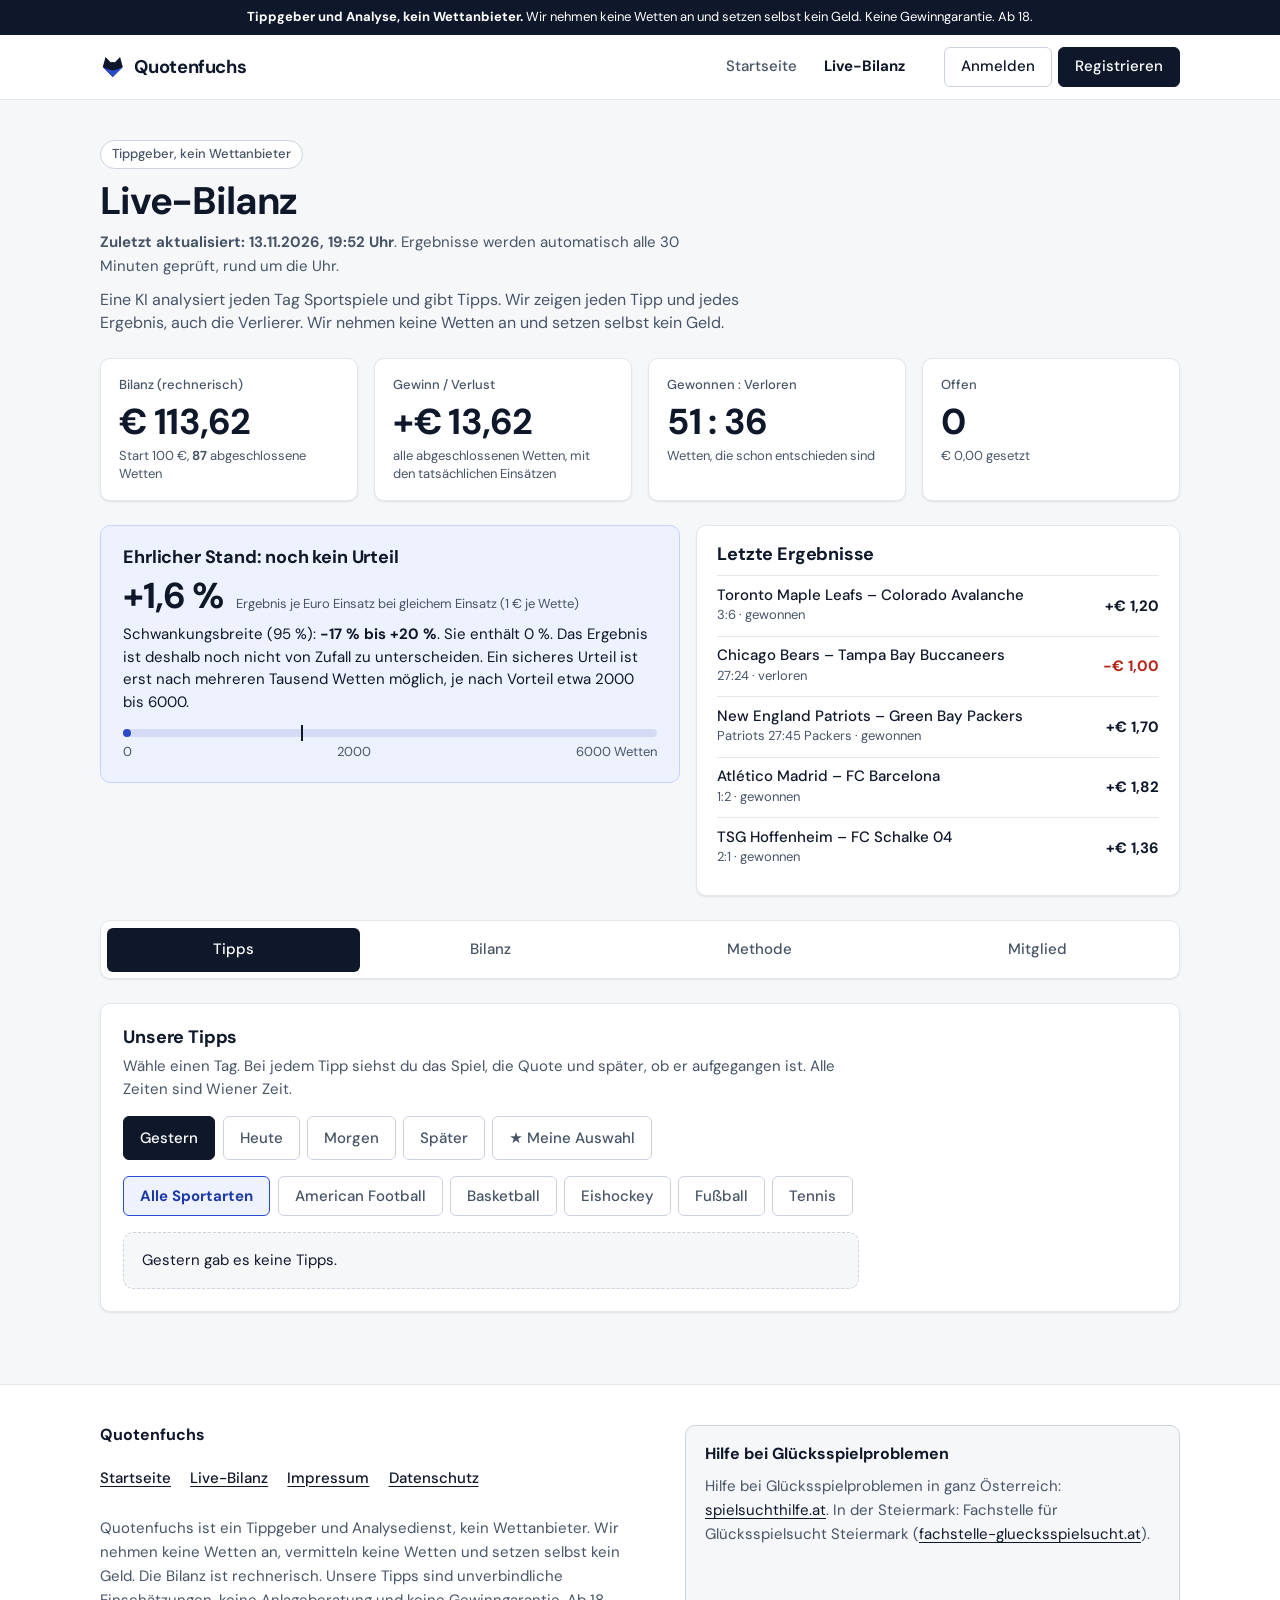
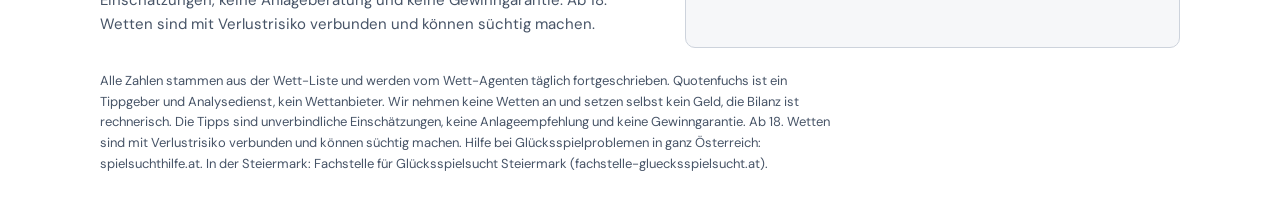
==== commit 8843a800: "Stand 2026-11-13 18:52 UTC" ====
--- a/bilanz.html
+++ b/bilanz.html
@@ -416,7 +416,7 @@
     <div class="ph-text">
       <span class="badge">Tippgeber, kein Wettanbieter</span>
       <h1>Live-Bilanz</h1>
-    <p class="sub"><b>Zuletzt aktualisiert: 13.11.2026, 16:43 Uhr</b>. Ergebnisse werden automatisch alle 30 Minuten geprüft, rund um die Uhr.</p>
+    <p class="sub"><b>Zuletzt aktualisiert: 13.11.2026, 19:52 Uhr</b>. Ergebnisse werden automatisch alle 30 Minuten geprüft, rund um die Uhr.</p>
       <p class="lead">Eine KI analysiert jeden Tag Sportspiele und gibt Tipps. Wir zeigen jeden Tipp und jedes Ergebnis, auch die Verlierer. Wir nehmen keine Wetten an und setzen selbst kein Geld.</p>
     </div>
     <div hidden><p class="big">Rechnerisch wurden aus 100 € Startwert bisher</p>
@@ -482,7 +482,7 @@
 <details class="card gloss"><summary>Stimmen unsere Wahrscheinlichkeiten? (Kalibrierung)</summary><p class="note">Bei jeder Wette schätzen wir, wie wahrscheinlich sie aufgeht. Hier siehst du, ob das hinkommt: Liegt ein Punkt auf der gestrichelten Linie, stimmt die Schätzung. Darunter heißt: Wir waren zu optimistisch. Mit so wenigen Wetten ist das nur ein erster Eindruck.</p><svg viewBox="0 0 220 220" role="img" aria-label="Kalibrierung: erwartete gegen tatsächliche Trefferquote" style="max-width:260px;width:100%"><rect x="30" y="10" width="180" height="180" fill="none" stroke="#9A9684"/><line x1="30" y1="190" x2="210" y2="10" stroke="#9A9684" stroke-dasharray="4 4"/><circle cx="64.5" cy="190.0" r="5" fill="#2440FF" fill-opacity=".6"/><circle cx="101.0" cy="131.8" r="8" fill="#2440FF" fill-opacity=".6"/><circle cx="134.9" cy="40.9" r="11" fill="#2440FF" fill-opacity=".6"/><circle cx="172.5" cy="-10.6" r="6" fill="#2440FF" fill-opacity=".6"/><text x="120" y="212" font-size="10" text-anchor="middle" fill="#565C74">erwartet (30 bis 80 %)</text><text x="8" y="100" font-size="10" fill="#565C74" transform="rotate(-90 8 100)" text-anchor="middle">tatsächlich</text></svg><div class="tablewrap"><table><thead><tr><th>Unsere Schätzung</th><th class="r">Wetten</th><th class="r">Erwartet</th><th class="r">Tatsächlich</th></tr></thead><tbody><tr><td>unter 45 %</td><td class="r">4</td><td class="r">40 %</td><td class="r">25 %</td></tr><tr><td>45 bis 55 %</td><td class="r">13</td><td class="r">50 %</td><td class="r">46 %</td></tr><tr><td>55 bis 65 %</td><td class="r">21</td><td class="r">59 %</td><td class="r">71 %</td></tr><tr><td>ab 65 %</td><td class="r">7</td><td class="r">70 %</td><td class="r">86 %</td></tr></tbody></table></div></details>
   </div>
   <div data-tab="plan" hidden>
-  <section class="card"><h2>Spielplan der nächsten Tage</h2><p class="note">Das sind die Spiele, die in den nächsten drei Tagen anstehen. Wir tippen nicht auf alle Spiele: Wir wählen aus, wo nach unserer Rechnung eine Quote besser ist als der faire Wert. Das ist ein Auswahlkriterium, kein Gewinnversprechen. Damit niemand unsere Tipps gratis kopiert, zeigen wir sie erst nach dem Spiel. Angezeigt: <b>169</b>.</p><div class="tablewrap"><table class="plan"><thead><tr><th>Anstoß</th><th>Liga</th><th>Spiel</th></tr></thead><tbody><tr><td>Fr 13.11. 18:00</td><td>soccer_uefa_nations_league</td><td>Moldova – Kazakhstan</td></tr><tr><td>Fr 13.11. 18:30</td><td>basketball_euroleague</td><td>Anadolu Efes – Virtus Segafredo Bologna</td></tr><tr><td>Fr 13.11. 20:15</td><td>basketball_euroleague</td><td>Panathinaikos – FC Barcelona Bàsquet</td></tr><tr><td>Fr 13.11. 20:30</td><td>basketball_euroleague</td><td>ASVEL Lyon Villeurbanne – Beşiktaş J.K.</td></tr><tr><td>Fr 13.11. 20:45</td><td>soccer_uefa_nations_league</td><td>Andorra – Gibraltar</td></tr><tr><td>Fr 13.11. 20:45</td><td>soccer_uefa_nations_league</td><td>Liechtenstein – Azerbaijan</td></tr><tr><td>Fr 13.11. 20:45</td><td>soccer_uefa_nations_league</td><td>Bulgaria – Iceland</td></tr><tr><td>Fr 13.11. 20:45</td><td>soccer_uefa_nations_league</td><td>Luxembourg – Estonia</td></tr><tr><td>Fr 13.11. 20:45</td><td>soccer_uefa_nations_league</td><td>Slovakia – Faroe Islands</td></tr><tr><td>Fr 13.11. 20:45</td><td>soccer_uefa_nations_league</td><td>Serbia – Germany</td></tr><tr><td>Fr 13.11. 20:45</td><td>soccer_uefa_nations_league</td><td>Netherlands – Greece</td></tr><tr><td>Fr 13.11. 20:45</td><td>soccer_uefa_nations_league</td><td>Scotland – North Macedonia</td></tr><tr><td>Fr 13.11. 20:45</td><td>soccer_uefa_nations_league</td><td>Slovenia – Switzerland</td></tr><tr><td>Fr 13.11. 21:00</td><td>tennis_wta_finals</td><td>Mirra Andreeva – Karolina Muchova</td></tr><tr><td>Fr 13.11. 21:00</td><td>basketball_ncaab</td><td>Cleveland St Vikings – West Florida Argonauts</td></tr><tr><td>Fr 13.11. 22:30</td><td>tennis_wta_finals</td><td>Aryna Sabalenka – Elina Svitolina</td></tr><tr><td>Fr 13.11. 23:00</td><td>basketball_ncaab</td><td>Florida St Seminoles – Texas A&amp;M-CC Islanders</td></tr><tr><td>Fr 13.11. 23:00</td><td>basketball_ncaab</td><td>Miami Hurricanes – North Alabama Lions</td></tr><tr><td>Sa 14.11. 00:00</td><td>basketball_ncaab</td><td>Rutgers Scarlet Knights – Bryant Bulldogs</td></tr><tr><td>Sa 14.11. 00:00</td><td>basketball_ncaab</td><td>Clemson Tigers – Georgetown Hoyas</td></tr><tr><td>Sa 14.11. 00:30</td><td>basketball_ncaab</td><td>Butler Bulldogs – Pittsburgh Panthers</td></tr><tr><td>Sa 14.11. 01:00</td><td>basketball_ncaab</td><td>Charlotte 49ers – Appalachian St Mountaineers</td></tr><tr><td>Sa 14.11. 01:00</td><td>basketball_ncaab</td><td>Bucknell Bison – Columbia Lions</td></tr><tr><td>Sa 14.11. 01:00</td><td>basketball_ncaab</td><td>Elon Phoenix – Chattanooga Mocs</td></tr><tr><td>Sa 14.11. 01:00</td><td>basketball_ncaab</td><td>Florida Gators – Merrimack Warriors</td></tr><tr><td>Sa 14.11. 01:00</td><td>basketball_ncaab</td><td>Florida Gulf Coast Eagles – Florida Int&#x27;l Golden Panthers</td></tr><tr><td>Sa 14.11. 01:00</td><td>basketball_ncaab</td><td>Fordham Rams – LIU Sharks</td></tr><tr><td>Sa 14.11. 01:00</td><td>basketball_ncaab</td><td>GW Revolutionaries – Harvard Crimson</td></tr><tr><td>Sa 14.11. 01:00</td><td>basketball_ncaab</td><td>North Carolina Tar Heels – Georgia Bulldogs</td></tr><tr><td>Sa 14.11. 01:00</td><td>basketball_ncaab</td><td>Hofstra Pride – Iona Gaels</td></tr><tr><td>Sa 14.11. 01:00</td><td>basketball_ncaab</td><td>Illinois Fighting Illini – Sam Houston St Bearkats</td></tr><tr><td>Sa 14.11. 01:00</td><td>basketball_ncaab</td><td>Kentucky Wildcats – Northern Arizona Lumberjacks</td></tr><tr><td>Sa 14.11. 01:00</td><td>basketball_ncaab</td><td>Lehigh Mountain Hawks – Marist Red Foxes</td></tr><tr><td>Sa 14.11. 01:00</td><td>basketball_ncaab</td><td>Michigan St Spartans – Northern Iowa Panthers</td></tr><tr><td>Sa 14.11. 01:00</td><td>basketball_ncaab</td><td>Virginia Tech Hokies – Mt. St. Mary&#x27;s Mountaineers</td></tr><tr><td>Sa 14.11. 01:00</td><td>basketball_ncaab</td><td>NC State Wolfpack – Troy Trojans</td></tr><tr><td>Sa 14.11. 01:00</td><td>basketball_ncaab</td><td>Northeastern Huskies – Yale Bulldogs</td></tr><tr><td>Sa 14.11. 01:00</td><td>basketball_ncaab</td><td>Purdue Boilermakers – Ohio Bobcats</td></tr><tr><td>Sa 14.11. 01:00</td><td>basketball_ncaab</td><td>Vanderbilt Commodores – Prairie View Panthers</td></tr><tr><td>Sa 14.11. 01:00</td><td>basketball_ncaab</td><td>Tennessee Volunteers – Tennessee St Tigers</td></tr><tr><td>Sa 14.11. 01:00</td><td>americanfootball_ncaaf</td><td>Pittsburgh Panthers – Florida State Seminoles</td></tr><tr><td>Sa 14.11. 01:10</td><td>NBA</td><td>Indiana Pacers – New York Knicks</td></tr><tr><td>Sa 14.11. 01:10</td><td>NBA</td><td>Orlando Magic – Milwaukee Bucks</td></tr><tr><td>Sa 14.11. 01:30</td><td>basketball_ncaab</td><td>Drake Bulldogs – South Dakota Coyotes</td></tr><tr><td>Sa 14.11. 01:30</td><td>basketball_ncaab</td><td>Liberty Flames – North Carolina Central Eagles</td></tr><tr><td>Sa 14.11. 01:30</td><td>basketball_ncaab</td><td>Middle Tennessee Blue Raiders – SE Missouri St Redhawks</td></tr><tr><td>Sa 14.11. 01:30</td><td>basketball_ncaab</td><td>UConn Huskies – Ohio State Buckeyes</td></tr><tr><td>Sa 14.11. 02:00</td><td>basketball_ncaab</td><td>Tarleton State Texans – Alcorn St Braves</td></tr><tr><td>Sa 14.11. 02:00</td><td>basketball_ncaab</td><td>Arkansas Razorbacks – Central Arkansas Bears</td></tr><tr><td>Sa 14.11. 02:00</td><td>basketball_ncaab</td><td>Duke Blue Devils – SIU-Edwardsville Cougars</td></tr><tr><td>Sa 14.11. 02:00</td><td>basketball_ncaab</td><td>UCF Knights – Georgia Southern Eagles</td></tr><tr><td>Sa 14.11. 02:00</td><td>basketball_ncaab</td><td>North Dakota St Bison – Illinois St Redbirds</td></tr><tr><td>Sa 14.11. 02:00</td><td>basketball_ncaab</td><td>Maryland Terrapins – Virginia Cavaliers</td></tr><tr><td>Sa 14.11. 02:00</td><td>basketball_ncaab</td><td>TCU Horned Frogs – Milwaukee Panthers</td></tr><tr><td>Sa 14.11. 02:00</td><td>basketball_ncaab</td><td>Murray St Racers – Texas Southern Tigers</td></tr><tr><td>Sa 14.11. 02:00</td><td>basketball_ncaab</td><td>Samford Bulldogs – Wright St Raiders</td></tr><tr><td>Sa 14.11. 02:00</td><td>basketball_ncaab</td><td>Texas State Bobcats – Southern Miss Golden Eagles</td></tr><tr><td>Sa 14.11. 02:10</td><td>NBA</td><td>Chicago Bulls – Atlanta Hawks</td></tr><tr><td>Sa 14.11. 02:10</td><td>NBA</td><td>Miami Heat – Cleveland Cavaliers</td></tr><tr><td>Sa 14.11. 02:10</td><td>NBA</td><td>New Orleans Pelicans – Memphis Grizzlies</td></tr><tr><td>Sa 14.11. 02:40</td><td>NBA</td><td>Houston Rockets – Utah Jazz</td></tr><tr><td>Sa 14.11. 02:45</td><td>basketball_ncaab</td><td>Omaha Mavericks – Lindenwood Lions</td></tr><tr><td>Sa 14.11. 03:00</td><td>basketball_ncaab</td><td>Alabama Crimson Tide – Seton Hall Pirates</td></tr><tr><td>Sa 14.11. 03:00</td><td>basketball_ncaab</td><td>Arizona St Sun Devils – UL Monroe Warhawks</td></tr><tr><td>Sa 14.11. 03:00</td><td>basketball_ncaab</td><td>Auburn Tigers – Arizona Wildcats</td></tr><tr><td>Sa 14.11. 03:00</td><td>basketball_ncaab</td><td>SMU Mustangs – Ball State Cardinals</td></tr><tr><td>Sa 14.11. 03:00</td><td>basketball_ncaab</td><td>Idaho Vandals – Cal Poly Mustangs</td></tr><tr><td>Sa 14.11. 03:00</td><td>basketball_ncaab</td><td>Northwestern Wildcats – DePaul Blue Demons</td></tr><tr><td>Sa 14.11. 03:00</td><td>basketball_ncaab</td><td>Mississippi St Bulldogs – Xavier Musketeers</td></tr><tr><td>Sa 14.11. 03:00</td><td>basketball_ncaab</td><td>UNLV Rebels – Stanford Cardinal</td></tr><tr><td>Sa 14.11. 03:00</td><td>americanfootball_ncaaf</td><td>UCLA Bruins – Illinois Fighting Illini</td></tr><tr><td>Sa 14.11. 03:10</td><td>NHL</td><td>Vancouver Canucks – New York Rangers</td></tr><tr><td>Sa 14.11. 03:30</td><td>basketball_ncaab</td><td>San Diego Toreros – Chicago St Cougars</td></tr><tr><td>Sa 14.11. 03:30</td><td>basketball_ncaab</td><td>Oregon St Beavers – Miss Valley St Delta Devils</td></tr><tr><td>Sa 14.11. 03:40</td><td>NBA</td><td>San Antonio Spurs – Golden State Warriors</td></tr><tr><td>Sa 14.11. 04:00</td><td>basketball_ncaab</td><td>Portland Pilots – East Texas A&amp;M Lions</td></tr><tr><td>Sa 14.11. 04:00</td><td>basketball_ncaab</td><td>Saint Mary&#x27;s Gaels – UIC Flames</td></tr><tr><td>Sa 14.11. 04:00</td><td>basketball_ncaab</td><td>Utah State Aggies – UC San Diego Tritons</td></tr><tr><td>Sa 14.11. 04:10</td><td>NBA</td><td>Sacramento Kings – Portland Trail Blazers</td></tr><tr><td>Sa 14.11. 04:10</td><td>NHL</td><td>Vegas Golden Knights – Nashville Predators</td></tr><tr><td>Sa 14.11. 04:15</td><td>americanfootball_ncaaf</td><td>Colorado Buffaloes – Houston Cougars</td></tr><tr><td>Sa 14.11. 04:30</td><td>basketball_ncaab</td><td>Cal Baptist Lancers – Arkansas-Pine Bluff Golden Lions</td></tr><tr><td>Sa 14.11. 04:40</td><td>NBA</td><td>Los Angeles Clippers – Oklahoma City Thunder</td></tr><tr><td>Sa 14.11. 15:00</td><td>soccer_uefa_nations_league</td><td>Kosovo – Israel</td></tr><tr><td>Sa 14.11. 18:00</td><td>soccer_uefa_nations_league</td><td>Georgia – Hungary</td></tr><tr><td>Sa 14.11. 18:00</td><td>soccer_uefa_nations_league</td><td>Norway – Wales</td></tr><tr><td>Sa 14.11. 18:00</td><td>americanfootball_ncaaf</td><td>Mississippi State Bulldogs – Auburn Tigers</td></tr><tr><td>Sa 14.11. 18:00</td><td>americanfootball_ncaaf</td><td>Iowa State Cyclones – Cincinnati Bearcats</td></tr><tr><td>Sa 14.11. 18:00</td><td>americanfootball_ncaaf</td><td>Miami Hurricanes – Duke Blue Devils</td></tr><tr><td>Sa 14.11. 18:00</td><td>americanfootball_ncaaf</td><td>UConn Huskies – James Madison Dukes</td></tr><tr><td>Sa 14.11. 18:00</td><td>americanfootball_ncaaf</td><td>Maryland Terrapins – Wisconsin Badgers</td></tr><tr><td>Sa 14.11. 18:00</td><td>americanfootball_ncaaf</td><td>NC State Wolfpack – Syracuse Orange</td></tr><tr><td>Sa 14.11. 18:00</td><td>americanfootball_ncaaf</td><td>Ohio State Buckeyes – Northwestern Wildcats</td></tr><tr><td>Sa 14.11. 18:00</td><td>americanfootball_ncaaf</td><td>SMU Mustangs – Wake Forest Demon Deacons</td></tr><tr><td>Sa 14.11. 18:30</td><td>americanfootball_ncaaf</td><td>Clemson Tigers – Georgia Tech Yellow Jackets</td></tr><tr><td>Sa 14.11. 18:30</td><td>americanfootball_ncaaf</td><td>Rutgers Scarlet Knights – Nebraska Cornhuskers</td></tr><tr><td>Sa 14.11. 18:45</td><td>americanfootball_ncaaf</td><td>Vanderbilt Commodores – Alabama Crimson Tide</td></tr><tr><td>Sa 14.11. 19:00</td><td>NHL</td><td>Carolina Hurricanes – Seattle Kraken</td></tr><tr><td>Sa 14.11. 19:00</td><td>americanfootball_ncaaf</td><td>Coastal Carolina Chanticleers – Arkansas State Red Wolves</td></tr><tr><td>Sa 14.11. 19:00</td><td>americanfootball_ncaaf</td><td>Charlotte 49ers – East Carolina Pirates</td></tr><tr><td>Sa 14.11. 19:00</td><td>americanfootball_ncaaf</td><td>Temple Owls – UAB Blazers</td></tr><tr><td>Sa 14.11. 20:00</td><td>americanfootball_ncaaf</td><td>TCU Horned Frogs – Kansas State Wildcats</td></tr><tr><td>Sa 14.11. 20:00</td><td>americanfootball_ncaaf</td><td>Sam Houston State Bearkats – Kennesaw State Owls</td></tr><tr><td>Sa 14.11. 20:00</td><td>americanfootball_ncaaf</td><td>Rice Owls – Tulane Green Wave</td></tr><tr><td>Sa 14.11. 20:45</td><td>soccer_uefa_nations_league</td><td>Austria – Iceland</td></tr><tr><td>Sa 14.11. 20:45</td><td>soccer_uefa_nations_league</td><td>Austria – Republic of Ireland</td></tr><tr><td>Sa 14.11. 20:45</td><td>soccer_uefa_nations_league</td><td>Sweden – Bosnia &amp; Herzegovina</td></tr><tr><td>Sa 14.11. 20:45</td><td>soccer_uefa_nations_league</td><td>Portugal – Denmark</td></tr><tr><td>Sa 14.11. 20:45</td><td>soccer_uefa_nations_league</td><td>Northern Ireland – Ukraine</td></tr><tr><td>Sa 14.11. 20:45</td><td>soccer_uefa_nations_league</td><td>Romania – Poland</td></tr><tr><td>Sa 14.11. 21:00</td><td>americanfootball_ncaaf</td><td>Delaware Blue Hens – Florida International Panthers</td></tr><tr><td>Sa 14.11. 21:00</td><td>americanfootball_ncaaf</td><td>Missouri State Bears – New Mexico State Aggies</td></tr><tr><td>Sa 14.11. 21:00</td><td>americanfootball_ncaaf</td><td>Texas A&amp;M Aggies – Tennessee Volunteers</td></tr><tr><td>Sa 14.11. 21:30</td><td>americanfootball_ncaaf</td><td>UCF Knights – Arizona State Sun Devils</td></tr><tr><td>Sa 14.11. 21:30</td><td>americanfootball_ncaaf</td><td>BYU Cougars – Baylor Bears</td></tr><tr><td>Sa 14.11. 21:30</td><td>americanfootball_ncaaf</td><td>Notre Dame Fighting Irish – Boston College Eagles</td></tr><tr><td>Sa 14.11. 21:30</td><td>americanfootball_ncaaf</td><td>Virginia Cavaliers – California Golden Bears</td></tr><tr><td>Sa 14.11. 21:30</td><td>americanfootball_ncaaf</td><td>Tulsa Golden Hurricane – Florida Atlantic Owls</td></tr><tr><td>Sa 14.11. 21:30</td><td>americanfootball_ncaaf</td><td>Georgia Bulldogs – Missouri Tigers</td></tr><tr><td>Sa 14.11. 21:30</td><td>americanfootball_ncaaf</td><td>Georgia State Panthers – Georgia Southern Eagles</td></tr><tr><td>Sa 14.11. 21:30</td><td>americanfootball_ncaaf</td><td>Indiana Hoosiers – USC Trojans</td></tr><tr><td>Sa 14.11. 21:30</td><td>americanfootball_ncaaf</td><td>Western Kentucky Hilltoppers – Jacksonville State Gamecocks</td></tr><tr><td>Sa 14.11. 21:30</td><td>americanfootball_ncaaf</td><td>Liberty Flames – Middle Tennessee Blue Raiders</td></tr><tr><td>Sa 14.11. 21:30</td><td>americanfootball_ncaaf</td><td>Oregon Ducks – Michigan Wolverines</td></tr><tr><td>Sa 14.11. 21:30</td><td>americanfootball_ncaaf</td><td>Northern Illinois Huskies – Nevada Wolf Pack</td></tr><tr><td>Sa 14.11. 22:00</td><td>americanfootball_ncaaf</td><td>Texas State Bobcats – Fresno State Bulldogs</td></tr><tr><td>Sa 14.11. 22:15</td><td>americanfootball_ncaaf</td><td>Michigan State Spartans – Washington Huskies</td></tr><tr><td>Sa 14.11. 22:15</td><td>americanfootball_ncaaf</td><td>Oklahoma Sooners – Ole Miss Rebels</td></tr><tr><td>Sa 14.11. 23:00</td><td>americanfootball_ncaaf</td><td>Louisiana Tech Bulldogs – Southern Mississippi Golden Eagles</td></tr><tr><td>Sa 14.11. 23:30</td><td>americanfootball_ncaaf</td><td>West Virginia Mountaineers – Kansas Jayhawks</td></tr><tr><td>So 15.11. 00:00</td><td>americanfootball_ncaaf</td><td>Marshall Thundering Herd – Appalachian State Mountaineers</td></tr><tr><td>So 15.11. 00:00</td><td>americanfootball_ncaaf</td><td>Boise State Broncos – Oregon State Beavers</td></tr><tr><td>So 15.11. 00:15</td><td>americanfootball_ncaaf</td><td>Kentucky Wildcats – Florida Gators</td></tr><tr><td>So 15.11. 01:00</td><td>americanfootball_ncaaf</td><td>Air Force Falcons – San Jose State Spartans</td></tr><tr><td>So 15.11. 01:00</td><td>americanfootball_ncaaf</td><td>North Carolina Tar Heels – Louisville Cardinals</td></tr><tr><td>So 15.11. 01:00</td><td>americanfootball_ncaaf</td><td>Penn State Nittany Lions – Minnesota Golden Gophers</td></tr><tr><td>So 15.11. 01:00</td><td>americanfootball_ncaaf</td><td>South Alabama Jaguars – Troy Trojans</td></tr><tr><td>So 15.11. 01:30</td><td>americanfootball_ncaaf</td><td>Arizona Wildcats – Utah Utes</td></tr><tr><td>So 15.11. 01:30</td><td>americanfootball_ncaaf</td><td>Iowa Hawkeyes – Purdue Boilermakers</td></tr><tr><td>So 15.11. 01:30</td><td>americanfootball_ncaaf</td><td>LSU Tigers – Texas Longhorns</td></tr><tr><td>So 15.11. 01:30</td><td>americanfootball_ncaaf</td><td>New Mexico Lobos – UNLV Rebels</td></tr><tr><td>So 15.11. 01:30</td><td>americanfootball_ncaaf</td><td>Virginia Tech Hokies – Stanford Cardinal</td></tr><tr><td>So 15.11. 01:45</td><td>americanfootball_ncaaf</td><td>Arkansas Razorbacks – South Carolina Gamecocks</td></tr><tr><td>So 15.11. 03:00</td><td>americanfootball_ncaaf</td><td>UTSA Roadrunners – North Texas Mean Green</td></tr><tr><td>So 15.11. 03:30</td><td>americanfootball_ncaaf</td><td>Oklahoma State Cowboys – Texas Tech Red Raiders</td></tr><tr><td>So 15.11. 03:30</td><td>americanfootball_ncaaf</td><td>San Diego State Aztecs – Utah State Aggies</td></tr><tr><td>So 15.11. 04:00</td><td>americanfootball_ncaaf</td><td>UTEP Miners – Wyoming Cowboys</td></tr><tr><td>So 15.11. 04:30</td><td>americanfootball_ncaaf</td><td>Washington State Cougars – Colorado State Rams</td></tr><tr><td>So 15.11. 05:00</td><td>americanfootball_ncaaf</td><td>Hawaii Rainbow Warriors – North Dakota State Bison</td></tr><tr><td>So 15.11. 14:00</td><td>tennis_atp_finals</td><td>Alexander Zverev – Rafael Jodar</td></tr><tr><td>So 15.11. 15:00</td><td>soccer_uefa_nations_league</td><td>Cyprus – Montenegro</td></tr><tr><td>So 15.11. 15:30</td><td>NFL</td><td>Detroit Lions – New England Patriots</td></tr><tr><td>So 15.11. 19:00</td><td>NFL</td><td>Atlanta Falcons – Kansas City Chiefs</td></tr><tr><td>So 15.11. 19:00</td><td>NFL</td><td>New York Jets – Buffalo Bills</td></tr><tr><td>So 15.11. 19:00</td><td>NFL</td><td>New Orleans Saints – Carolina Panthers</td></tr><tr><td>So 15.11. 19:00</td><td>NFL</td><td>Cleveland Browns – Houston Texans</td></tr><tr><td>So 15.11. 19:00</td><td>NFL</td><td>Green Bay Packers – Minnesota Vikings</td></tr><tr><td>So 15.11. 19:00</td><td>NFL</td><td>Indianapolis Colts – Miami Dolphins</td></tr><tr><td>So 15.11. 19:00</td><td>NFL</td><td>Tennessee Titans – Jacksonville Jaguars</td></tr><tr><td>So 15.11. 20:30</td><td>tennis_atp_finals</td><td>Ben Shelton – Arthur Fils</td></tr><tr><td>So 15.11. 20:45</td><td>soccer_uefa_nations_league</td><td>Belgium – Italy</td></tr><tr><td>So 15.11. 20:45</td><td>soccer_uefa_nations_league</td><td>Croatia – Czech Republic</td></tr><tr><td>So 15.11. 20:45</td><td>soccer_uefa_nations_league</td><td>Spain – England</td></tr><tr><td>So 15.11. 20:45</td><td>soccer_uefa_nations_league</td><td>France – Turkey</td></tr><tr><td>So 15.11. 22:05</td><td>NFL</td><td>Arizona Cardinals – Los Angeles Rams</td></tr><tr><td>So 15.11. 22:05</td><td>NFL</td><td>Las Vegas Raiders – Seattle Seahawks</td></tr><tr><td>So 15.11. 22:25</td><td>NFL</td><td>Dallas Cowboys – San Francisco 49ers</td></tr><tr><td>Mo 16.11. 02:20</td><td>NFL</td><td>Cincinnati Bengals – Pittsburgh Steelers</td></tr><tr><td>Mo 16.11. 14:00</td><td>tennis_atp_finals</td><td>Carlos Alcaraz – Frances Tiafoe</td></tr></tbody></table></div></section>
+  <section class="card"><h2>Spielplan der nächsten Tage</h2><p class="note">Das sind die Spiele, die in den nächsten drei Tagen anstehen. Wir tippen nicht auf alle Spiele: Wir wählen aus, wo nach unserer Rechnung eine Quote besser ist als der faire Wert. Das ist ein Auswahlkriterium, kein Gewinnversprechen. Damit niemand unsere Tipps gratis kopiert, zeigen wir sie erst nach dem Spiel. Angezeigt: <b>167</b>.</p><div class="tablewrap"><table class="plan"><thead><tr><th>Anstoß</th><th>Liga</th><th>Spiel</th></tr></thead><tbody><tr><td>Fr 13.11. 20:15</td><td>basketball_euroleague</td><td>Panathinaikos – FC Barcelona Bàsquet</td></tr><tr><td>Fr 13.11. 20:30</td><td>basketball_euroleague</td><td>ASVEL Lyon Villeurbanne – Beşiktaş J.K.</td></tr><tr><td>Fr 13.11. 20:45</td><td>soccer_uefa_nations_league</td><td>Andorra – Gibraltar</td></tr><tr><td>Fr 13.11. 20:45</td><td>soccer_uefa_nations_league</td><td>Liechtenstein – Azerbaijan</td></tr><tr><td>Fr 13.11. 20:45</td><td>soccer_uefa_nations_league</td><td>Bulgaria – Iceland</td></tr><tr><td>Fr 13.11. 20:45</td><td>soccer_uefa_nations_league</td><td>Luxembourg – Estonia</td></tr><tr><td>Fr 13.11. 20:45</td><td>soccer_uefa_nations_league</td><td>Slovakia – Faroe Islands</td></tr><tr><td>Fr 13.11. 20:45</td><td>soccer_uefa_nations_league</td><td>Serbia – Germany</td></tr><tr><td>Fr 13.11. 20:45</td><td>soccer_uefa_nations_league</td><td>Netherlands – Greece</td></tr><tr><td>Fr 13.11. 20:45</td><td>soccer_uefa_nations_league</td><td>Scotland – North Macedonia</td></tr><tr><td>Fr 13.11. 20:45</td><td>soccer_uefa_nations_league</td><td>Slovenia – Switzerland</td></tr><tr><td>Fr 13.11. 21:00</td><td>tennis_wta_finals</td><td>Mirra Andreeva – Karolina Muchova</td></tr><tr><td>Fr 13.11. 21:00</td><td>basketball_ncaab</td><td>Cleveland St Vikings – West Florida Argonauts</td></tr><tr><td>Fr 13.11. 22:30</td><td>tennis_wta_finals</td><td>Aryna Sabalenka – Elina Svitolina</td></tr><tr><td>Fr 13.11. 23:00</td><td>basketball_ncaab</td><td>Florida St Seminoles – Texas A&amp;M-CC Islanders</td></tr><tr><td>Fr 13.11. 23:00</td><td>basketball_ncaab</td><td>Miami Hurricanes – North Alabama Lions</td></tr><tr><td>Sa 14.11. 00:00</td><td>basketball_ncaab</td><td>Rutgers Scarlet Knights – Bryant Bulldogs</td></tr><tr><td>Sa 14.11. 00:00</td><td>basketball_ncaab</td><td>Clemson Tigers – Georgetown Hoyas</td></tr><tr><td>Sa 14.11. 00:30</td><td>basketball_ncaab</td><td>Butler Bulldogs – Pittsburgh Panthers</td></tr><tr><td>Sa 14.11. 01:00</td><td>basketball_ncaab</td><td>Charlotte 49ers – Appalachian St Mountaineers</td></tr><tr><td>Sa 14.11. 01:00</td><td>basketball_ncaab</td><td>Bucknell Bison – Columbia Lions</td></tr><tr><td>Sa 14.11. 01:00</td><td>basketball_ncaab</td><td>Elon Phoenix – Chattanooga Mocs</td></tr><tr><td>Sa 14.11. 01:00</td><td>basketball_ncaab</td><td>Florida Gators – Merrimack Warriors</td></tr><tr><td>Sa 14.11. 01:00</td><td>basketball_ncaab</td><td>Florida Gulf Coast Eagles – Florida Int&#x27;l Golden Panthers</td></tr><tr><td>Sa 14.11. 01:00</td><td>basketball_ncaab</td><td>Fordham Rams – LIU Sharks</td></tr><tr><td>Sa 14.11. 01:00</td><td>basketball_ncaab</td><td>GW Revolutionaries – Harvard Crimson</td></tr><tr><td>Sa 14.11. 01:00</td><td>basketball_ncaab</td><td>North Carolina Tar Heels – Georgia Bulldogs</td></tr><tr><td>Sa 14.11. 01:00</td><td>basketball_ncaab</td><td>Hofstra Pride – Iona Gaels</td></tr><tr><td>Sa 14.11. 01:00</td><td>basketball_ncaab</td><td>Illinois Fighting Illini – Sam Houston St Bearkats</td></tr><tr><td>Sa 14.11. 01:00</td><td>basketball_ncaab</td><td>Kentucky Wildcats – Northern Arizona Lumberjacks</td></tr><tr><td>Sa 14.11. 01:00</td><td>basketball_ncaab</td><td>Lehigh Mountain Hawks – Marist Red Foxes</td></tr><tr><td>Sa 14.11. 01:00</td><td>basketball_ncaab</td><td>Michigan St Spartans – Northern Iowa Panthers</td></tr><tr><td>Sa 14.11. 01:00</td><td>basketball_ncaab</td><td>Virginia Tech Hokies – Mt. St. Mary&#x27;s Mountaineers</td></tr><tr><td>Sa 14.11. 01:00</td><td>basketball_ncaab</td><td>NC State Wolfpack – Troy Trojans</td></tr><tr><td>Sa 14.11. 01:00</td><td>basketball_ncaab</td><td>Northeastern Huskies – Yale Bulldogs</td></tr><tr><td>Sa 14.11. 01:00</td><td>basketball_ncaab</td><td>Purdue Boilermakers – Ohio Bobcats</td></tr><tr><td>Sa 14.11. 01:00</td><td>basketball_ncaab</td><td>Vanderbilt Commodores – Prairie View Panthers</td></tr><tr><td>Sa 14.11. 01:00</td><td>basketball_ncaab</td><td>Tennessee Volunteers – Tennessee St Tigers</td></tr><tr><td>Sa 14.11. 01:00</td><td>americanfootball_ncaaf</td><td>Pittsburgh Panthers – Florida State Seminoles</td></tr><tr><td>Sa 14.11. 01:10</td><td>NBA</td><td>Indiana Pacers – New York Knicks</td></tr><tr><td>Sa 14.11. 01:10</td><td>NBA</td><td>Orlando Magic – Milwaukee Bucks</td></tr><tr><td>Sa 14.11. 01:30</td><td>basketball_ncaab</td><td>Drake Bulldogs – South Dakota Coyotes</td></tr><tr><td>Sa 14.11. 01:30</td><td>basketball_ncaab</td><td>Liberty Flames – North Carolina Central Eagles</td></tr><tr><td>Sa 14.11. 01:30</td><td>basketball_ncaab</td><td>Middle Tennessee Blue Raiders – SE Missouri St Redhawks</td></tr><tr><td>Sa 14.11. 01:30</td><td>basketball_ncaab</td><td>UConn Huskies – Ohio State Buckeyes</td></tr><tr><td>Sa 14.11. 02:00</td><td>basketball_ncaab</td><td>Tarleton State Texans – Alcorn St Braves</td></tr><tr><td>Sa 14.11. 02:00</td><td>basketball_ncaab</td><td>Arkansas Razorbacks – Central Arkansas Bears</td></tr><tr><td>Sa 14.11. 02:00</td><td>basketball_ncaab</td><td>Duke Blue Devils – SIU-Edwardsville Cougars</td></tr><tr><td>Sa 14.11. 02:00</td><td>basketball_ncaab</td><td>UCF Knights – Georgia Southern Eagles</td></tr><tr><td>Sa 14.11. 02:00</td><td>basketball_ncaab</td><td>North Dakota St Bison – Illinois St Redbirds</td></tr><tr><td>Sa 14.11. 02:00</td><td>basketball_ncaab</td><td>Maryland Terrapins – Virginia Cavaliers</td></tr><tr><td>Sa 14.11. 02:00</td><td>basketball_ncaab</td><td>TCU Horned Frogs – Milwaukee Panthers</td></tr><tr><td>Sa 14.11. 02:00</td><td>basketball_ncaab</td><td>Murray St Racers – Texas Southern Tigers</td></tr><tr><td>Sa 14.11. 02:00</td><td>basketball_ncaab</td><td>Samford Bulldogs – Wright St Raiders</td></tr><tr><td>Sa 14.11. 02:00</td><td>basketball_ncaab</td><td>Texas State Bobcats – Southern Miss Golden Eagles</td></tr><tr><td>Sa 14.11. 02:10</td><td>NBA</td><td>Chicago Bulls – Atlanta Hawks</td></tr><tr><td>Sa 14.11. 02:10</td><td>NBA</td><td>Miami Heat – Cleveland Cavaliers</td></tr><tr><td>Sa 14.11. 02:10</td><td>NBA</td><td>New Orleans Pelicans – Memphis Grizzlies</td></tr><tr><td>Sa 14.11. 02:40</td><td>NBA</td><td>Houston Rockets – Utah Jazz</td></tr><tr><td>Sa 14.11. 02:45</td><td>basketball_ncaab</td><td>Omaha Mavericks – Lindenwood Lions</td></tr><tr><td>Sa 14.11. 03:00</td><td>basketball_ncaab</td><td>Alabama Crimson Tide – Seton Hall Pirates</td></tr><tr><td>Sa 14.11. 03:00</td><td>basketball_ncaab</td><td>Arizona St Sun Devils – UL Monroe Warhawks</td></tr><tr><td>Sa 14.11. 03:00</td><td>basketball_ncaab</td><td>Auburn Tigers – Arizona Wildcats</td></tr><tr><td>Sa 14.11. 03:00</td><td>basketball_ncaab</td><td>SMU Mustangs – Ball State Cardinals</td></tr><tr><td>Sa 14.11. 03:00</td><td>basketball_ncaab</td><td>Idaho Vandals – Cal Poly Mustangs</td></tr><tr><td>Sa 14.11. 03:00</td><td>basketball_ncaab</td><td>Northwestern Wildcats – DePaul Blue Demons</td></tr><tr><td>Sa 14.11. 03:00</td><td>basketball_ncaab</td><td>Mississippi St Bulldogs – Xavier Musketeers</td></tr><tr><td>Sa 14.11. 03:00</td><td>basketball_ncaab</td><td>UNLV Rebels – Stanford Cardinal</td></tr><tr><td>Sa 14.11. 03:00</td><td>americanfootball_ncaaf</td><td>UCLA Bruins – Illinois Fighting Illini</td></tr><tr><td>Sa 14.11. 03:10</td><td>NHL</td><td>Vancouver Canucks – New York Rangers</td></tr><tr><td>Sa 14.11. 03:30</td><td>basketball_ncaab</td><td>San Diego Toreros – Chicago St Cougars</td></tr><tr><td>Sa 14.11. 03:30</td><td>basketball_ncaab</td><td>Oregon St Beavers – Miss Valley St Delta Devils</td></tr><tr><td>Sa 14.11. 03:40</td><td>NBA</td><td>San Antonio Spurs – Golden State Warriors</td></tr><tr><td>Sa 14.11. 04:00</td><td>basketball_ncaab</td><td>Portland Pilots – East Texas A&amp;M Lions</td></tr><tr><td>Sa 14.11. 04:00</td><td>basketball_ncaab</td><td>Saint Mary&#x27;s Gaels – UIC Flames</td></tr><tr><td>Sa 14.11. 04:00</td><td>basketball_ncaab</td><td>Utah State Aggies – UC San Diego Tritons</td></tr><tr><td>Sa 14.11. 04:10</td><td>NBA</td><td>Sacramento Kings – Portland Trail Blazers</td></tr><tr><td>Sa 14.11. 04:10</td><td>NHL</td><td>Vegas Golden Knights – Nashville Predators</td></tr><tr><td>Sa 14.11. 04:15</td><td>americanfootball_ncaaf</td><td>Colorado Buffaloes – Houston Cougars</td></tr><tr><td>Sa 14.11. 04:30</td><td>basketball_ncaab</td><td>Cal Baptist Lancers – Arkansas-Pine Bluff Golden Lions</td></tr><tr><td>Sa 14.11. 04:40</td><td>NBA</td><td>Los Angeles Clippers – Oklahoma City Thunder</td></tr><tr><td>Sa 14.11. 15:00</td><td>soccer_uefa_nations_league</td><td>Kosovo – Israel</td></tr><tr><td>Sa 14.11. 18:00</td><td>soccer_uefa_nations_league</td><td>Georgia – Hungary</td></tr><tr><td>Sa 14.11. 18:00</td><td>soccer_uefa_nations_league</td><td>Norway – Wales</td></tr><tr><td>Sa 14.11. 18:00</td><td>americanfootball_ncaaf</td><td>Mississippi State Bulldogs – Auburn Tigers</td></tr><tr><td>Sa 14.11. 18:00</td><td>americanfootball_ncaaf</td><td>Iowa State Cyclones – Cincinnati Bearcats</td></tr><tr><td>Sa 14.11. 18:00</td><td>americanfootball_ncaaf</td><td>Miami Hurricanes – Duke Blue Devils</td></tr><tr><td>Sa 14.11. 18:00</td><td>americanfootball_ncaaf</td><td>UConn Huskies – James Madison Dukes</td></tr><tr><td>Sa 14.11. 18:00</td><td>americanfootball_ncaaf</td><td>Maryland Terrapins – Wisconsin Badgers</td></tr><tr><td>Sa 14.11. 18:00</td><td>americanfootball_ncaaf</td><td>NC State Wolfpack – Syracuse Orange</td></tr><tr><td>Sa 14.11. 18:00</td><td>americanfootball_ncaaf</td><td>Ohio State Buckeyes – Northwestern Wildcats</td></tr><tr><td>Sa 14.11. 18:00</td><td>americanfootball_ncaaf</td><td>SMU Mustangs – Wake Forest Demon Deacons</td></tr><tr><td>Sa 14.11. 18:30</td><td>americanfootball_ncaaf</td><td>Clemson Tigers – Georgia Tech Yellow Jackets</td></tr><tr><td>Sa 14.11. 18:30</td><td>americanfootball_ncaaf</td><td>Rutgers Scarlet Knights – Nebraska Cornhuskers</td></tr><tr><td>Sa 14.11. 18:45</td><td>americanfootball_ncaaf</td><td>Vanderbilt Commodores – Alabama Crimson Tide</td></tr><tr><td>Sa 14.11. 19:00</td><td>NHL</td><td>Carolina Hurricanes – Seattle Kraken</td></tr><tr><td>Sa 14.11. 19:00</td><td>americanfootball_ncaaf</td><td>Coastal Carolina Chanticleers – Arkansas State Red Wolves</td></tr><tr><td>Sa 14.11. 19:00</td><td>americanfootball_ncaaf</td><td>Charlotte 49ers – East Carolina Pirates</td></tr><tr><td>Sa 14.11. 19:00</td><td>americanfootball_ncaaf</td><td>Temple Owls – UAB Blazers</td></tr><tr><td>Sa 14.11. 20:00</td><td>americanfootball_ncaaf</td><td>TCU Horned Frogs – Kansas State Wildcats</td></tr><tr><td>Sa 14.11. 20:00</td><td>americanfootball_ncaaf</td><td>Sam Houston State Bearkats – Kennesaw State Owls</td></tr><tr><td>Sa 14.11. 20:00</td><td>americanfootball_ncaaf</td><td>Rice Owls – Tulane Green Wave</td></tr><tr><td>Sa 14.11. 20:45</td><td>soccer_uefa_nations_league</td><td>Austria – Iceland</td></tr><tr><td>Sa 14.11. 20:45</td><td>soccer_uefa_nations_league</td><td>Austria – Republic of Ireland</td></tr><tr><td>Sa 14.11. 20:45</td><td>soccer_uefa_nations_league</td><td>Sweden – Bosnia &amp; Herzegovina</td></tr><tr><td>Sa 14.11. 20:45</td><td>soccer_uefa_nations_league</td><td>Portugal – Denmark</td></tr><tr><td>Sa 14.11. 20:45</td><td>soccer_uefa_nations_league</td><td>Northern Ireland – Ukraine</td></tr><tr><td>Sa 14.11. 20:45</td><td>soccer_uefa_nations_league</td><td>Romania – Poland</td></tr><tr><td>Sa 14.11. 21:00</td><td>americanfootball_ncaaf</td><td>Delaware Blue Hens – Florida International Panthers</td></tr><tr><td>Sa 14.11. 21:00</td><td>americanfootball_ncaaf</td><td>Missouri State Bears – New Mexico State Aggies</td></tr><tr><td>Sa 14.11. 21:00</td><td>americanfootball_ncaaf</td><td>Texas A&amp;M Aggies – Tennessee Volunteers</td></tr><tr><td>Sa 14.11. 21:30</td><td>americanfootball_ncaaf</td><td>UCF Knights – Arizona State Sun Devils</td></tr><tr><td>Sa 14.11. 21:30</td><td>americanfootball_ncaaf</td><td>BYU Cougars – Baylor Bears</td></tr><tr><td>Sa 14.11. 21:30</td><td>americanfootball_ncaaf</td><td>Notre Dame Fighting Irish – Boston College Eagles</td></tr><tr><td>Sa 14.11. 21:30</td><td>americanfootball_ncaaf</td><td>Virginia Cavaliers – California Golden Bears</td></tr><tr><td>Sa 14.11. 21:30</td><td>americanfootball_ncaaf</td><td>Tulsa Golden Hurricane – Florida Atlantic Owls</td></tr><tr><td>Sa 14.11. 21:30</td><td>americanfootball_ncaaf</td><td>Georgia Bulldogs – Missouri Tigers</td></tr><tr><td>Sa 14.11. 21:30</td><td>americanfootball_ncaaf</td><td>Georgia State Panthers – Georgia Southern Eagles</td></tr><tr><td>Sa 14.11. 21:30</td><td>americanfootball_ncaaf</td><td>Indiana Hoosiers – USC Trojans</td></tr><tr><td>Sa 14.11. 21:30</td><td>americanfootball_ncaaf</td><td>Western Kentucky Hilltoppers – Jacksonville State Gamecocks</td></tr><tr><td>Sa 14.11. 21:30</td><td>americanfootball_ncaaf</td><td>Liberty Flames – Middle Tennessee Blue Raiders</td></tr><tr><td>Sa 14.11. 21:30</td><td>americanfootball_ncaaf</td><td>Oregon Ducks – Michigan Wolverines</td></tr><tr><td>Sa 14.11. 21:30</td><td>americanfootball_ncaaf</td><td>Northern Illinois Huskies – Nevada Wolf Pack</td></tr><tr><td>Sa 14.11. 22:00</td><td>americanfootball_ncaaf</td><td>Texas State Bobcats – Fresno State Bulldogs</td></tr><tr><td>Sa 14.11. 22:15</td><td>americanfootball_ncaaf</td><td>Michigan State Spartans – Washington Huskies</td></tr><tr><td>Sa 14.11. 22:15</td><td>americanfootball_ncaaf</td><td>Oklahoma Sooners – Ole Miss Rebels</td></tr><tr><td>Sa 14.11. 23:00</td><td>americanfootball_ncaaf</td><td>Louisiana Tech Bulldogs – Southern Mississippi Golden Eagles</td></tr><tr><td>Sa 14.11. 23:30</td><td>americanfootball_ncaaf</td><td>West Virginia Mountaineers – Kansas Jayhawks</td></tr><tr><td>So 15.11. 00:00</td><td>americanfootball_ncaaf</td><td>Marshall Thundering Herd – Appalachian State Mountaineers</td></tr><tr><td>So 15.11. 00:00</td><td>americanfootball_ncaaf</td><td>Boise State Broncos – Oregon State Beavers</td></tr><tr><td>So 15.11. 00:15</td><td>americanfootball_ncaaf</td><td>Kentucky Wildcats – Florida Gators</td></tr><tr><td>So 15.11. 01:00</td><td>americanfootball_ncaaf</td><td>Air Force Falcons – San Jose State Spartans</td></tr><tr><td>So 15.11. 01:00</td><td>americanfootball_ncaaf</td><td>North Carolina Tar Heels – Louisville Cardinals</td></tr><tr><td>So 15.11. 01:00</td><td>americanfootball_ncaaf</td><td>Penn State Nittany Lions – Minnesota Golden Gophers</td></tr><tr><td>So 15.11. 01:00</td><td>americanfootball_ncaaf</td><td>South Alabama Jaguars – Troy Trojans</td></tr><tr><td>So 15.11. 01:30</td><td>americanfootball_ncaaf</td><td>Arizona Wildcats – Utah Utes</td></tr><tr><td>So 15.11. 01:30</td><td>americanfootball_ncaaf</td><td>Iowa Hawkeyes – Purdue Boilermakers</td></tr><tr><td>So 15.11. 01:30</td><td>americanfootball_ncaaf</td><td>LSU Tigers – Texas Longhorns</td></tr><tr><td>So 15.11. 01:30</td><td>americanfootball_ncaaf</td><td>New Mexico Lobos – UNLV Rebels</td></tr><tr><td>So 15.11. 01:30</td><td>americanfootball_ncaaf</td><td>Virginia Tech Hokies – Stanford Cardinal</td></tr><tr><td>So 15.11. 01:45</td><td>americanfootball_ncaaf</td><td>Arkansas Razorbacks – South Carolina Gamecocks</td></tr><tr><td>So 15.11. 03:00</td><td>americanfootball_ncaaf</td><td>UTSA Roadrunners – North Texas Mean Green</td></tr><tr><td>So 15.11. 03:30</td><td>americanfootball_ncaaf</td><td>Oklahoma State Cowboys – Texas Tech Red Raiders</td></tr><tr><td>So 15.11. 03:30</td><td>americanfootball_ncaaf</td><td>San Diego State Aztecs – Utah State Aggies</td></tr><tr><td>So 15.11. 04:00</td><td>americanfootball_ncaaf</td><td>UTEP Miners – Wyoming Cowboys</td></tr><tr><td>So 15.11. 04:30</td><td>americanfootball_ncaaf</td><td>Washington State Cougars – Colorado State Rams</td></tr><tr><td>So 15.11. 05:00</td><td>americanfootball_ncaaf</td><td>Hawaii Rainbow Warriors – North Dakota State Bison</td></tr><tr><td>So 15.11. 14:00</td><td>tennis_atp_finals</td><td>Alexander Zverev – Rafael Jodar</td></tr><tr><td>So 15.11. 15:00</td><td>soccer_uefa_nations_league</td><td>Cyprus – Montenegro</td></tr><tr><td>So 15.11. 15:30</td><td>NFL</td><td>Detroit Lions – New England Patriots</td></tr><tr><td>So 15.11. 19:00</td><td>NFL</td><td>Atlanta Falcons – Kansas City Chiefs</td></tr><tr><td>So 15.11. 19:00</td><td>NFL</td><td>New York Jets – Buffalo Bills</td></tr><tr><td>So 15.11. 19:00</td><td>NFL</td><td>New Orleans Saints – Carolina Panthers</td></tr><tr><td>So 15.11. 19:00</td><td>NFL</td><td>Cleveland Browns – Houston Texans</td></tr><tr><td>So 15.11. 19:00</td><td>NFL</td><td>Green Bay Packers – Minnesota Vikings</td></tr><tr><td>So 15.11. 19:00</td><td>NFL</td><td>Indianapolis Colts – Miami Dolphins</td></tr><tr><td>So 15.11. 19:00</td><td>NFL</td><td>Tennessee Titans – Jacksonville Jaguars</td></tr><tr><td>So 15.11. 20:30</td><td>tennis_atp_finals</td><td>Ben Shelton – Arthur Fils</td></tr><tr><td>So 15.11. 20:45</td><td>soccer_uefa_nations_league</td><td>Belgium – Italy</td></tr><tr><td>So 15.11. 20:45</td><td>soccer_uefa_nations_league</td><td>Croatia – Czech Republic</td></tr><tr><td>So 15.11. 20:45</td><td>soccer_uefa_nations_league</td><td>Spain – England</td></tr><tr><td>So 15.11. 20:45</td><td>soccer_uefa_nations_league</td><td>France – Turkey</td></tr><tr><td>So 15.11. 22:05</td><td>NFL</td><td>Arizona Cardinals – Los Angeles Rams</td></tr><tr><td>So 15.11. 22:05</td><td>NFL</td><td>Las Vegas Raiders – Seattle Seahawks</td></tr><tr><td>So 15.11. 22:25</td><td>NFL</td><td>Dallas Cowboys – San Francisco 49ers</td></tr><tr><td>Mo 16.11. 02:20</td><td>NFL</td><td>Cincinnati Bengals – Pittsburgh Steelers</td></tr><tr><td>Mo 16.11. 14:00</td><td>tennis_atp_finals</td><td>Carlos Alcaraz – Frances Tiafoe</td></tr></tbody></table></div></section>
   <section class="card" style="display:none">
     <h2>Kommende Spiele (Tipp noch verborgen)</h2>
     <p class="note">Damit die Tipps nicht gratis weitergegeben werden, zeigen wir sie erst nach dem Spiel. Bei neuen Tipps veröffentlichen wir vorab einen <b>Prüfwert</b>; er zeigt, dass der Tipp schon vorher feststand (ältere Wetten haben keinen Zeitnachweis): Er wird jetzt veröffentlicht, und nach dem Spiel kann jeder nachrechnen, dass er zum Tipp passt (siehe unten). Angezeigt: <b data-count="offene">—</b>.</p>
@@ -644,7 +644,7 @@
   <div class="qf-wrap"><p class="small" style="margin:1.4rem 0 0;max-width:46rem">Alle Zahlen stammen aus der Wett-Liste und werden vom Wett-Agenten täglich fortgeschrieben. Quotenfuchs ist ein Tippgeber und Analysedienst, kein Wettanbieter. Wir nehmen keine Wetten an und setzen selbst kein Geld, die Bilanz ist rechnerisch. Die Tipps sind unverbindliche Einschätzungen, keine Anlageempfehlung und keine Gewinngarantie. Ab 18. Wetten sind mit Verlustrisiko verbunden und können süchtig machen. Hilfe bei Glücksspielproblemen in ganz Österreich: spielsuchthilfe.at. In der Steiermark: Fachstelle für Glücksspielsucht Steiermark (fachstelle-gluecksspielsucht.at).</p></div>
 </footer>
 </div>
-<script id="data" type="application/json">{"rows": [{"nr": 1, "datum": "2026-10-31T01:00", "spiel": "Calgary Flames – Seattle Kraken", "ergebnis": "6:2", "wettart": "Seattle Teamtotal 1. Drittel Über 0,5", "quote": 1.48, "einsatz": 2, "status": "Gewonnen", "sport": "Eishockey", "liga": "NHL", "typ": "Sonstige", "buchmacher": "unbekannt", "konfidenz": 2, "eigene_wahrsch": null, "faire_wahrsch": null, "beste_marktquote": null, "gewinn": 0.96, "beleg": "vor-git", "eingetragen_git": null, "abgerechnet_git": "2026-11-07T21:56:28+01:00", "begruendung": "Seattle traf in den letzten 8 Spielen immer im 1. Drittel; Anbieter laut Quelle nicht genannt", "news": "Vorab nicht geprüft (vor Einführung des News-Checks)", "lernnotiz": "Seattle traf im 1. Drittel (1:1), Wette durch; Spiel danach klar an Calgary.", "commit": "d05c61763d1cb006673d1a0bdb9d0eb0b86260f34487a3b4df3f92a8fb84541a", "salt": "620bf62e5675e5dc"}, {"nr": 2, "datum": "2026-10-31T13:30", "spiel": "FC Chelsea – Manchester United", "ergebnis": "2:0", "wettart": "Sieg Chelsea", "quote": 1.8, "einsatz": 2, "status": "Gewonnen", "sport": "Fußball", "liga": "Premier League", "typ": "1X2", "buchmacher": "Betano", "konfidenz": 3, "eigene_wahrsch": null, "faire_wahrsch": null, "beste_marktquote": null, "gewinn": 1.6, "beleg": "vor-git", "eingetragen_git": null, "abgerechnet_git": "2026-11-07T21:56:28+01:00", "begruendung": "Man United seit 8 Pflichtspielen sieglos, Chelsea gewann 4 von 6 an der Stamford Bridge", "news": "Vorab nicht geprüft (vor Einführung des News-Checks)", "lernnotiz": "Sieg Chelsea wie erwartet.", "commit": "25cea21ec632f2a012a9875564b751c9f7ac87e97ce9f7f40cedee0ed77e73bf", "salt": "b3c0a54c10d258d9"}, {"nr": 3, "datum": "2026-10-31T14:00", "spiel": "UD Levante – Atlético Madrid", "ergebnis": "0:2", "wettart": "Sieg Atlético Madrid", "quote": 1.5, "einsatz": 3, "status": "Gewonnen", "sport": "Fußball", "liga": "La Liga", "typ": "1X2", "buchmacher": "Tipico", "konfidenz": 3, "eigene_wahrsch": null, "faire_wahrsch": null, "beste_marktquote": null, "gewinn": 1.5, "beleg": "vor-git", "eingetragen_git": null, "abgerechnet_git": "2026-11-07T21:56:28+01:00", "begruendung": "Atlético als Favorit, Expected-Goals-Vorteil laut Analysen", "news": "Vorab nicht geprüft (vor Einführung des News-Checks)", "lernnotiz": "Favorit gewann klar, Sieg Atlético ohne Probleme.", "commit": "23afa6d3e81ce64e3c5020e270dabd626c219b0da9d8d4333fb659daf9da4eea", "salt": "02f16d70d712552a"}, {"nr": 4, "datum": "2026-10-31T15:30", "spiel": "Bayer Leverkusen – VfB Stuttgart", "ergebnis": "2:4", "wettart": "Über 3,5 Tore", "quote": 1.76, "einsatz": 5, "status": "Gewonnen", "sport": "Fußball", "liga": "Bundesliga", "typ": "Über/Unter", "buchmacher": "bet365", "konfidenz": 3, "eigene_wahrsch": null, "faire_wahrsch": null, "beste_marktquote": null, "gewinn": 3.8, "beleg": "vor-git", "eingetragen_git": null, "abgerechnet_git": "2026-11-07T21:56:28+01:00", "begruendung": "Leverkusen offensivstark, Stuttgart anfällig in der Abwehr", "news": "Vorab nicht geprüft (vor Einführung des News-Checks)", "lernnotiz": "6 Tore, Über 3,5 klar erreicht.", "commit": "fb0c6ef02b9d727950d3f0e8ac254f2753cbee05f752702898921e3f0f89d583", "salt": "81520e783b55641c"}, {"nr": 5, "datum": "2026-10-31T15:30", "spiel": "Borussia Mönchengladbach – SC Paderborn", "ergebnis": "0:0", "wettart": "Doppelte Chance 1X & Beide treffen", "quote": 1.91, "einsatz": 1, "status": "Verloren", "sport": "Fußball", "liga": "Bundesliga", "typ": "Kombi", "buchmacher": "NEO.bet", "konfidenz": 2, "eigene_wahrsch": null, "faire_wahrsch": null, "beste_marktquote": null, "gewinn": -1, "beleg": "vor-git", "eingetragen_git": null, "abgerechnet_git": "2026-11-07T21:56:28+01:00", "begruendung": "Gladbach mit den meisten Gegentoren (22), Paderborn traf in 3 der letzten 4 Spiele", "news": "Vorab nicht geprüft (vor Einführung des News-Checks)", "lernnotiz": "Kein Tor: Kombi mit „Beide treffen“ ist riskant, Kombiwetten weiter beobachten.", "commit": "30c2fb23e077ff0ac22f95e33affd79576d80e5048968bc83a5cc3f059938f46", "salt": "a9545034b43ae14d"}, {"nr": 6, "datum": "2026-10-31T16:00", "spiel": "Manchester City – Brighton", "ergebnis": "0:1", "wettart": "Über 2,5 Tore & Beide treffen", "quote": 1.65, "einsatz": 2, "status": "Verloren", "sport": "Fußball", "liga": "Premier League", "typ": "Kombi", "buchmacher": "Betano", "konfidenz": 3, "eigene_wahrsch": null, "faire_wahrsch": null, "beste_marktquote": null, "gewinn": -2, "beleg": "vor-git", "eingetragen_git": null, "abgerechnet_git": "2026-11-07T21:56:28+01:00", "begruendung": "In den letzten 5 Duellen trafen immer beide Teams, zuletzt 2:2 im Ligapokal", "news": "Vorab nicht geprüft (vor Einführung des News-Checks)", "lernnotiz": "Nur 1 Tor, Kombi mit „Beide treffen“ geplatzt.", "commit": "c8687c514b945887107eefe4fcfbab942b2d32d685ae9bbd5abf3cc1bbf0b4cf", "salt": "97a35e2864a9f930"}, {"nr": 7, "datum": "2026-10-31T16:00", "spiel": "AFC Bournemouth – Leeds United", "ergebnis": "2:0", "wettart": "Doppelte Chance 1X & Unter 4,5 Tore", "quote": 1.5, "einsatz": 2, "status": "Gewonnen", "sport": "Fußball", "liga": "Premier League", "typ": "Kombi", "buchmacher": "Winamax", "konfidenz": 3, "eigene_wahrsch": null, "faire_wahrsch": null, "beste_marktquote": null, "gewinn": 1.0, "beleg": "vor-git", "eingetragen_git": null, "abgerechnet_git": "2026-11-07T21:56:28+01:00", "begruendung": "Heimvorteil, Unter 4,5 breit abgesichert", "news": "Vorab nicht geprüft (vor Einführung des News-Checks)", "lernnotiz": "Heimsieg, Unter 4,5 nie in Gefahr.", "commit": "776cf64d613ac5c8d37c33d1cdbde409893c01cab7c123792f660c71236cd1ae", "salt": "3a5b00fe599e1dcc"}, {"nr": 8, "datum": "2026-10-31T16:00", "spiel": "Brentford – Nottingham Forest", "ergebnis": "2:0", "wettart": "Beide treffen", "quote": 1.6, "einsatz": 2, "status": "Verloren", "sport": "Fußball", "liga": "Premier League", "typ": "Beide treffen", "buchmacher": "NEO.bet", "konfidenz": 3, "eigene_wahrsch": null, "faire_wahrsch": null, "beste_marktquote": null, "gewinn": -2, "beleg": "vor-git", "eingetragen_git": null, "abgerechnet_git": "2026-11-07T21:56:28+01:00", "begruendung": "In 6 von 8 Brentford-Spielen trafen beide Teams", "news": "Vorab nicht geprüft (vor Einführung des News-Checks)", "lernnotiz": "Forest traf nicht, „Beide treffen“ geplatzt.", "commit": "0566601c55c987762bcba08b18aaf2b44b14fbccfd012a7e23bba9be7e617573", "salt": "881b9fac21e5fcd2"}, {"nr": 9, "datum": "2026-10-31T16:00", "spiel": "Hull City – Ipswich Town", "ergebnis": "2:2", "wettart": "Doppelte Chance 1X", "quote": 1.5, "einsatz": 2, "status": "Gewonnen", "sport": "Fußball", "liga": "Premier League", "typ": "Doppelte Chance", "buchmacher": "Betano", "konfidenz": 2, "eigene_wahrsch": null, "faire_wahrsch": null, "beste_marktquote": null, "gewinn": 1.0, "beleg": "vor-git", "eingetragen_git": null, "abgerechnet_git": "2026-11-07T21:56:28+01:00", "begruendung": "Heimmannschaft mit sicherer Doppelter Chance", "news": "Vorab nicht geprüft (vor Einführung des News-Checks)", "lernnotiz": "Unentschieden reichte durch Doppelte Chance.", "commit": "2317c2e56dd0ef078166cdb54e818f4d73e9a3b9befd7aebb3ce47e309fab92e", "salt": "81bfb730b3d57a25"}, {"nr": 10, "datum": "2026-10-31T18:30", "spiel": "Bayern München – Borussia Dortmund", "ergebnis": "2:2", "wettart": "Unter 4,5 Tore", "quote": 1.52, "einsatz": 8, "status": "Gewonnen", "sport": "Fußball", "liga": "Bundesliga", "typ": "Über/Unter", "buchmacher": "NEO.bet", "konfidenz": 4, "eigene_wahrsch": null, "faire_wahrsch": null, "beste_marktquote": null, "gewinn": 4.16, "beleg": "vor-git", "eingetragen_git": null, "abgerechnet_git": "2026-11-07T21:56:28+01:00", "begruendung": "BVB mit bester Abwehr der Liga, Unter 4,5 in 8 von 10 direkten Duellen", "news": "Vorab nicht geprüft (vor Einführung des News-Checks)", "lernnotiz": "4 Tore, Unter 4,5 wie erwartet; BVB-Defensive stabil.", "commit": "344c7ca9e1c15bf143d77bc28ac077ca3d4ef1a0cf7390f0ad40cf0b78028dee", "salt": "97334c22c6f6a23e"}, {"nr": 11, "datum": "2026-10-31T18:30", "spiel": "Tottenham Hotspur – Crystal Palace", "ergebnis": "2:0", "wettart": "Tottenham Über 1,5 Tore", "quote": 1.5, "einsatz": 2, "status": "Gewonnen", "sport": "Fußball", "liga": "Premier League", "typ": "Über/Unter", "buchmacher": "NEO.bet", "konfidenz": 3, "eigene_wahrsch": null, "faire_wahrsch": null, "beste_marktquote": null, "gewinn": 1.0, "beleg": "vor-git", "eingetragen_git": null, "abgerechnet_git": "2026-11-07T21:56:28+01:00", "begruendung": "Palace mit der schwächsten Abwehr der Liga (19 Gegentore), Spurs im Aufwind", "news": "Vorab nicht geprüft (vor Einführung des News-Checks)", "lernnotiz": "Tottenham mit 2 Toren, Über 1,5 erreicht.", "commit": "e8a681e5cba898f23b514d2c1acc517a9551bc497b365ef91cfa93448ba35ef4", "salt": "6f2bea3cdef42afb"}, {"nr": 12, "datum": "2026-10-31T19:00", "spiel": "New York Islanders – Edmonton Oilers", "ergebnis": "0:4", "wettart": "Sieg Edmonton inkl. Verlängerung/Penaltys", "quote": 1.7, "einsatz": 3, "status": "Gewonnen", "sport": "Eishockey", "liga": "NHL", "typ": "1X2", "buchmacher": "Interwetten", "konfidenz": 3, "eigene_wahrsch": null, "faire_wahrsch": null, "beste_marktquote": null, "gewinn": 2.1, "beleg": "vor-git", "eingetragen_git": null, "abgerechnet_git": "2026-11-07T21:56:28+01:00", "begruendung": "Edmonton mit bester Offensive der NHL (4,23 Tore pro Spiel)", "news": "Vorab nicht geprüft (vor Einführung des News-Checks)", "lernnotiz": "Edmonton klar überlegen, Sieg nie in Gefahr.", "commit": "87ea2df9bd4b0937bd56907caa7669cabb3e0f1368a7708b44c77b4e7104e597", "salt": "0853867c56ca893e"}, {"nr": 13, "datum": "2026-10-31T20:45", "spiel": "AC Milan – Inter Mailand", "ergebnis": "3:1", "wettart": "Doppelte Chance X2 & Beide treffen", "quote": 1.98, "einsatz": 2, "status": "Verloren", "sport": "Fußball", "liga": "Serie A", "typ": "Kombi", "buchmacher": "Let's Bet", "konfidenz": 3, "eigene_wahrsch": null, "faire_wahrsch": null, "beste_marktquote": null, "gewinn": -2, "beleg": "vor-git", "eingetragen_git": null, "abgerechnet_git": "2026-11-07T21:56:28+01:00", "begruendung": "Inter ungeschlagen, Milan trifft ebenfalls (Gäste trafen 25-mal in 9 Ligaspielen)", "news": "Vorab nicht geprüft (vor Einführung des News-Checks)", "lernnotiz": "Inter verlor, damit auch X2 verloren; Kombi mit „Beide treffen“ zu riskant.", "commit": "e5352b353dda081b119c99a7a3206b4920ee0affcff667306888a3576d74e096", "salt": "4c09e982a09d4db7"}, {"nr": 14, "datum": "2026-11-01T14:00", "spiel": "Getafe – FC Sevilla", "ergebnis": "3:1", "wettart": "Getafe Doppelte Chance & Unter 2,5 Tore", "quote": 2.07, "einsatz": 4, "status": "Verloren", "sport": "Fußball", "liga": "La Liga", "typ": "Kombi", "buchmacher": "Betano", "konfidenz": 3, "eigene_wahrsch": null, "faire_wahrsch": null, "beste_marktquote": null, "gewinn": -4, "beleg": "vor-git", "eingetragen_git": null, "abgerechnet_git": "2026-11-07T21:56:28+01:00", "begruendung": "Getafe zu Hause ungeschlagen, alle 5 Heimspiele mit max. 2 Toren", "news": "Vorab nicht geprüft (vor Einführung des News-Checks)", "lernnotiz": "Getafe gewann, aber 4 Tore: Unter 2,5 verloren.", "commit": "97235fb5562494729512b14dcad4b9f6a112937d88a3d8c3ab60351d44419c43", "salt": "25de46b7c7f25642"}, {"nr": 15, "datum": "2026-11-01T15:00", "spiel": "Racing Straßburg – AJ Auxerre", "ergebnis": "5:1", "wettart": "Sieg Straßburg", "quote": 1.75, "einsatz": 2, "status": "Gewonnen", "sport": "Fußball", "liga": "Ligue 1", "typ": "1X2", "buchmacher": "Tipico", "konfidenz": 3, "eigene_wahrsch": null, "faire_wahrsch": null, "beste_marktquote": null, "gewinn": 1.5, "beleg": "vor-git", "eingetragen_git": null, "abgerechnet_git": "2026-11-07T21:56:28+01:00", "begruendung": "Heimspiel für Straßburg, Favorit laut Quoten", "news": "Vorab nicht geprüft (vor Einführung des News-Checks)", "lernnotiz": "Klarer Heimsieg.", "commit": "6128f2cdfe2ca3ea05ed6312196b3feaa581aafca6297544fcbf174346ed2f2f", "salt": "4d43c6497f2db200"}, {"nr": 16, "datum": "2026-11-01T15:30", "spiel": "Union Berlin – 1. FC Köln", "ergebnis": "1:1", "wettart": "Über 2,5 Tore", "quote": 1.63, "einsatz": 2, "status": "Verloren", "sport": "Fußball", "liga": "Bundesliga", "typ": "Über/Unter", "buchmacher": "unbekannt", "konfidenz": 2, "eigene_wahrsch": null, "faire_wahrsch": null, "beste_marktquote": null, "gewinn": -2, "beleg": "vor-git", "eingetragen_git": null, "abgerechnet_git": "2026-11-07T21:56:28+01:00", "begruendung": "Union mit 18 Gegentoren in 7 Spielen, Köln gewann zuletzt 5:0 im Pokal; Quote laut wettformat.com", "news": "Vorab nicht geprüft (vor Einführung des News-Checks)", "lernnotiz": "Nur 2 Tore, Über 2,5 verfehlt.", "commit": "9bb6771d6ddee9be7dace5cd8e1eb6a5cca6a5127de20f0aa81cc1a25eeb3bc4", "salt": "d0a1f3c7c375c9fd"}, {"nr": 17, "datum": "2026-11-01T17:30", "spiel": "Eintracht Frankfurt – Hamburger SV", "ergebnis": "3:1", "wettart": "Sieg Frankfurt", "quote": 1.6, "einsatz": 2, "status": "Gewonnen", "sport": "Fußball", "liga": "Bundesliga", "typ": "1X2", "buchmacher": "Betano", "konfidenz": 3, "eigene_wahrsch": null, "faire_wahrsch": null, "beste_marktquote": null, "gewinn": 1.2, "beleg": "vor-git", "eingetragen_git": null, "abgerechnet_git": "2026-11-07T21:56:28+01:00", "begruendung": "Frankfurt mit deutlich höherer xG, HSV auswärts defensiv anfällig", "news": "Vorab nicht geprüft (vor Einführung des News-Checks)", "lernnotiz": "Frankfurt dominierte.", "commit": "96375bc07646d2e51944a97b2cd8c46c8dab63480d23964eb965ddbb5a8602e0", "salt": "fba74b93adafdcf5"}, {"nr": 18, "datum": "2026-11-01T17:30", "spiel": "FC Liverpool – FC Arsenal", "ergebnis": "0:1", "wettart": "1X2: Unentschieden", "quote": 3.3, "einsatz": 3, "status": "Verloren", "sport": "Fußball", "liga": "Premier League", "typ": "1X2", "buchmacher": "bet365", "konfidenz": 2, "eigene_wahrsch": null, "faire_wahrsch": null, "beste_marktquote": null, "gewinn": -3, "beleg": "vor-git", "eingetragen_git": null, "abgerechnet_git": "2026-11-07T21:56:28+01:00", "begruendung": "Topspiel, beide Teams neutralisieren sich; hohe Quote, daher kleiner Einsatz", "news": "Arsenal ohne Saka, Saliba, Dowman (gesperrt); Liverpool ohne Frimpong, Ekitiké, Bradley. Vorab nicht systematisch geprüft.", "lernnotiz": "Arsenal gewann trotz Ausfällen (Saka, Saliba), Remis war zu optimistisch.", "commit": "4fa9989b3913050474c1d55768526d3ca7a168cf74bbf3fd2891641661988629", "salt": "e0836a8c433f2b3d"}, {"nr": 19, "datum": "2026-11-01T18:30", "spiel": "FC Elche – FC Valencia", "ergebnis": "0:1", "wettart": "Valencia trifft in der 1. Halbzeit", "quote": 2.05, "einsatz": 2, "status": "Verloren", "sport": "Fußball", "liga": "La Liga", "typ": "Sonstige", "buchmacher": "Interwetten", "konfidenz": 2, "eigene_wahrsch": null, "faire_wahrsch": null, "beste_marktquote": null, "gewinn": -2, "beleg": "vor-git", "eingetragen_git": null, "abgerechnet_git": "2026-11-07T21:56:28+01:00", "begruendung": "Elche kassierte 6 von 11 Heimgegentoren vor der Pause", "news": "Vorab nicht geprüft (vor Einführung des News-Checks)", "lernnotiz": "Valencia traf erst in der 69. Minute, nicht in der 1. Halbzeit.", "commit": "605485209c13a1d0f1fae134c7706acac24c78b1b7c8f4aa4b7cdd697010d508", "salt": "88a1ece93c01e553"}, {"nr": 20, "datum": "2026-11-01T20:45", "spiel": "Olympique Marseille – FC Toulouse", "ergebnis": "2:0", "wettart": "1X2: Sieg Marseille", "quote": 1.85, "einsatz": 5, "status": "Gewonnen", "sport": "Fußball", "liga": "Ligue 1", "typ": "1X2", "buchmacher": "Tipico", "konfidenz": 3, "eigene_wahrsch": null, "faire_wahrsch": null, "beste_marktquote": null, "gewinn": 4.25, "beleg": "vor-git", "eingetragen_git": null, "abgerechnet_git": "2026-11-07T21:56:28+01:00", "begruendung": "Heimspiel im Velodrome gegen schwächeren Gegner", "news": "Spiel lief bereits, nicht mehr geprüft.", "lernnotiz": "Heimsieg im Velodrome wie erwartet.", "commit": "eeaf78cf935311d7271593b063f3c08a64253eb063847629479324d955241038", "salt": "c0a447854987597b"}, {"nr": 21, "datum": "2026-11-01T22:05", "spiel": "Los Angeles Rams – Los Angeles Chargers", "ergebnis": "24:9", "wettart": "Handicap: Rams -6,5", "quote": 1.82, "einsatz": 4, "status": "Gewonnen", "sport": "Football", "liga": "NFL", "typ": "Handicap", "buchmacher": "unbekannt", "konfidenz": 3, "eigene_wahrsch": null, "faire_wahrsch": null, "beste_marktquote": null, "gewinn": 3.28, "beleg": "vor-git", "eingetragen_git": null, "abgerechnet_git": "2026-11-07T21:56:28+01:00", "begruendung": "Chargers sieglos, nur 15 Punkte pro Spiel; Quote laut wettfreunde.net", "news": "Rams ohne Adams, Garrett, Turner (verletzt); McDuffie, Whittington, Shelton spielen. Chargers ohne James (IR), Jackson, Shelley, Thompson. Spricht für Rams.", "lernnotiz": "Rams gewannen mit 15 Punkten, Handicap -6,5 klar geschafft.", "commit": "80bf59ea611aa581768bb376d3d96a908e2934e0be55d82a626a9636bd7c4fe2", "salt": "ef89b877455dfaea"}, {"nr": 22, "datum": "2026-11-01T22:25", "spiel": "Denver Broncos – Kansas City Chiefs", "ergebnis": "28:24", "wettart": "Unter 43,5 Punkte", "quote": 1.57, "einsatz": 4, "status": "Verloren", "sport": "Football", "liga": "NFL", "typ": "Über/Unter", "buchmacher": "unbekannt", "konfidenz": 3, "eigene_wahrsch": null, "faire_wahrsch": null, "beste_marktquote": null, "gewinn": -4, "beleg": "vor-git", "eingetragen_git": null, "abgerechnet_git": "2026-11-07T21:56:28+01:00", "begruendung": "Erwartet wird ein enges, defensives Spiel; Quote laut wettfreunde.net", "news": "Broncos ohne RJ Harvey, Hufanga; Chiefs ohne Delane, Sneed (IR), Rice zurück, Mahomes fit. Offensive der Chiefs gestärkt, Unter leicht riskanter.", "lernnotiz": "52 Punkte, Unter 43,5 klar verfehlt. Der News-Check hatte die gestärkte Chiefs-Offensive (Rice zurück) schon als Risiko genannt.", "commit": "3179a3ecd0d8d2d6a857320db3962296c22d1a231bde8be0653dbb6196a421fe", "salt": "38489b57e3a2212c"}, {"nr": 23, "datum": "2026-11-02T18:00", "spiel": "Denis Shapovalov – Karen Khachanov", "ergebnis": "4:6, 7:6, 4:1 (Aufgabe)", "wettart": "Über 21,5 Spiele", "quote": 1.6, "einsatz": 2, "status": "Gewonnen", "sport": "Tennis", "liga": "ATP Paris Masters", "typ": "Über/Unter", "buchmacher": "Interwetten", "konfidenz": 2, "eigene_wahrsch": null, "faire_wahrsch": null, "beste_marktquote": null, "gewinn": 1.2, "beleg": "vor-git", "eingetragen_git": null, "abgerechnet_git": "2026-11-07T21:56:28+01:00", "begruendung": "Zwei Aufschläger auf schnellem Hallenbelag; Risiko: Shapovalov gab 2026 dreimal verletzt auf", "news": "Beide im Hauptfeld angesetzt, keine Absage. Shapovalov gab 2026 dreimal verletzt auf, das ist das Hauptrisiko für Über 21,5.", "lernnotiz": "Shapovalov gab im 3. Satz verletzt auf (Risiko laut News-Check). 28 Spiele gespielt, Über 21,5 gewertet; je nach Anbieterregel kann Aufgabe anders zählen.", "commit": "3e66f228a81fce7e9e4b6e1f184041e1d08e47b395d07c9ef0431c84493ac573", "salt": "bee58a7fa0376b11"}, {"nr": 24, "datum": "2026-11-02T19:00", "spiel": "Ugo Humbert – Botic van de Zandschulp", "ergebnis": "7:6, 6:7, 6:3", "wettart": "Sieg Humbert", "quote": 1.6, "einsatz": 2, "status": "Gewonnen", "sport": "Tennis", "liga": "ATP Paris Masters", "typ": "1X2", "buchmacher": "Interwetten", "konfidenz": 2, "eigene_wahrsch": null, "faire_wahrsch": null, "beste_marktquote": null, "gewinn": 1.2, "beleg": "vor-git", "eingetragen_git": null, "abgerechnet_git": "2026-11-07T21:56:28+01:00", "begruendung": "Humbert führt im direkten Vergleich 5:0, aber 4 Niederlagen in Folge", "news": "Beide im Hauptfeld angesetzt, keine Absage. Humbert in Formkrise (4 Niederlagen in Folge), aber 5:0 im direkten Vergleich. Spielzeit: Nachtsession ab 19:00.", "lernnotiz": "Humbert gewann in 3 Sätzen, damit 6:0 im direkten Vergleich.", "commit": "64562ffad99eae529725417af4cdd93e657ec841f4e69494c163f015b7025fdc", "salt": "321ae1ad85dfb9df"}, {"nr": 25, "datum": "2026-11-02T21:00", "spiel": "Newcastle United – FC Everton", "ergebnis": "0:1", "wettart": "1X2: Unentschieden", "quote": 3.5, "einsatz": 1, "status": "Verloren", "sport": "Fußball", "liga": "Premier League", "typ": "1X2", "buchmacher": "Winamax", "konfidenz": 1, "eigene_wahrsch": null, "faire_wahrsch": null, "beste_marktquote": null, "gewinn": -1, "beleg": "vor-git", "eingetragen_git": null, "abgerechnet_git": "2026-11-07T21:56:28+01:00", "begruendung": "Ausgeglichenes Spiel (Newcastle 41 %, Remis 26 %, Everton 33 %); kleiner Einsatz", "news": "Newcastle ohne Livramento, Jaouen, Osula fraglich; Everton: Branthwaite (Gehirnerschütterung) und Grealish fraglich. Remis bleibt plausibel.", "lernnotiz": "Everton gewann 1:0, Remis verfehlt. Remis-/Sonderwetten bisher 0 von 3.", "commit": "21494404dcee09e2b4e858d0648094f9de9d6864a031de8419f1f64ffe382dab", "salt": "f300f670d2acb2b4"}, {"nr": 26, "datum": "2026-11-02T21:00", "spiel": "Deportivo La Coruña – CA Osasuna", "ergebnis": "2:1", "wettart": "Sieg Deportivo", "quote": 2.1, "einsatz": 1, "status": "Gewonnen", "sport": "Fußball", "liga": "La Liga", "typ": "1X2", "buchmacher": "Tipico", "konfidenz": 2, "eigene_wahrsch": null, "faire_wahrsch": null, "beste_marktquote": null, "gewinn": 1.1, "beleg": "vor-git", "eingetragen_git": null, "abgerechnet_git": "2026-11-07T21:56:28+01:00", "begruendung": "Osasuna verlor 7 der letzten 8 Auswärtsspiele; Deportivo aber seit 6 Spielen ohne Sieg", "news": "Deportivo ohne Aubameyang (Top-Torjäger), Casadó, Ede, Eddahchouri fraglich; Osasuna ohne Herrando, Del Castillo, Oroz. Deportivo ohne Aubameyang geschwächt, deshalb nur 1 € und Einschätzung der KI 2.", "lernnotiz": "Heimsieg trotz Ausfall von Aubameyang.", "commit": "86f3971ce31e11d45d5be2fee3f7fe8f4fb4c3db7ad4c28f023680ece6ef3290", "salt": "2482fd17160e91d3"}, {"nr": 27, "datum": "2026-11-03T02:15", "spiel": "Seattle Seahawks – Chicago Bears", "ergebnis": "17:34", "wettart": "Sieg Seahawks", "quote": 1.55, "einsatz": 2, "status": "Verloren", "sport": "Football", "liga": "NFL", "typ": "1X2", "buchmacher": "unbekannt", "konfidenz": 3, "eigene_wahrsch": null, "faire_wahrsch": null, "beste_marktquote": null, "gewinn": -2, "beleg": "vor-git", "eingetragen_git": null, "abgerechnet_git": "2026-11-07T21:56:28+01:00", "begruendung": "Seahawks zu Hause favorisiert; Quote laut wettfreunde.net", "news": "Bears ohne Monangai (RB) und Kmet (Saison-Aus), Williams fit, Simmons debütiert; Seahawks mit bester Pass-Defense, Darnold anfällig. Sieg Seahawks eher knapp.", "lernnotiz": "Bears gewannen klar. Ausfälle der Bears (Kmet, Monangai) waren überbewertet, NFL-Favoriten nicht allein über Verletzungen bewerten.", "commit": "4b2514b7c48f23c60bb83ecc89803d08aeaeadcf0e72addaa2034684d1135442", "salt": "f4f5fec51aa46d84"}, {"nr": 28, "datum": "2026-11-03T11:00", "spiel": "Andrey Rublev – Tomás Martín Etcheverry", "ergebnis": "6:4, 6:7, 7:6", "wettart": "Über 21,5 Spiele", "quote": 1.65, "einsatz": 2, "status": "Gewonnen", "sport": "Tennis", "liga": "ATP Paris Masters", "typ": "Über/Unter", "buchmacher": "Winamax", "konfidenz": 2, "eigene_wahrsch": null, "faire_wahrsch": null, "beste_marktquote": null, "gewinn": 1.3, "beleg": "vor-git", "eingetragen_git": null, "abgerechnet_git": "2026-11-07T21:56:28+01:00", "begruendung": "Schneller Hallenbelag, beide in langer Niederlagenserie; Quote laut tipsterio.de", "news": "Beide im Hauptfeld bestätigt, keine Absage gemeldet. Rublev ist Favorit.", "lernnotiz": "36 Spiele, Über 21,5 klar erreicht (Etcheverry gewann im Tiebreak).", "commit": "d5013f605bc2999b679feed2b1fc5a2b197474369d0914df58856d073687e134", "salt": "dba294b75e879889"}, {"nr": 29, "datum": "2026-11-03T11:00", "spiel": "Arthur Rinderknech – Francisco Cerúndolo", "ergebnis": "3:6, 7:6, 2:0 (Aufgabe)", "wettart": "Über 21,5 Spiele", "quote": 1.666, "einsatz": 2, "status": "Gewonnen", "sport": "Tennis", "liga": "ATP Paris Masters", "typ": "Über/Unter", "buchmacher": "bwin", "konfidenz": 2, "eigene_wahrsch": null, "faire_wahrsch": null, "beste_marktquote": null, "gewinn": 1.33, "beleg": "vor-git", "eingetragen_git": null, "abgerechnet_git": "2026-11-07T21:56:28+01:00", "begruendung": "Rinderknech mit 33 Tiebreaks in 2026, schneller Hallenbelag", "news": "Beide im Hauptfeld bestätigt. Rinderknech nach Bauchmuskelverletzung mit wenig Matchpraxis, offiziell keine Einschränkung.", "lernnotiz": "Cerúndolo gab im 3. Satz auf; 24 Spiele gespielt, Über 21,5 gewertet (Aufgabe-Regel je nach Anbieter prüfen).", "commit": "c85a7a5e7d1d797fe7912343c2e9eb94723727053ec42f931f06f2723a5aa3fb", "salt": "6ce4066755aea21c"}, {"nr": 30, "datum": "2026-11-03T11:00", "spiel": "Novak Djokovic – Valentin Vacherot", "ergebnis": "6:7, 7:5, 6:1", "wettart": "Über 22,5 Spiele", "quote": 1.79, "einsatz": 2, "status": "Gewonnen", "sport": "Tennis", "liga": "ATP Paris Masters", "typ": "Über/Unter", "buchmacher": "bwin", "konfidenz": 3, "eigene_wahrsch": null, "faire_wahrsch": null, "beste_marktquote": null, "gewinn": 1.58, "beleg": "vor-git", "eingetragen_git": null, "abgerechnet_git": "2026-11-07T21:56:28+01:00", "begruendung": "Djokovic Favorit (1,45), Vacherot mit starkem Aufschlag, Tiebreak möglich", "news": "Nicht in der Absageliste des Turniers (Stand 01.11.: Sinner, Auger-Aliassime, Mensik); Match im Hauptfeld angesetzt.", "lernnotiz": "32 Spiele, Über 22,5 erreicht.", "commit": "a43a2ebc5c7d54b55836315a3065eef0cb4956517d7c18cb8f71b774a8c9a862", "salt": "bdbc3532baf65be5"}, {"nr": 31, "datum": "2026-11-03T11:00", "spiel": "Alex Michelsen – Jiří Lehečka", "ergebnis": "6:7, 6:2, 6:4", "wettart": "Über 22,5 Spiele", "quote": 1.81, "einsatz": 2, "status": "Gewonnen", "sport": "Tennis", "liga": "ATP Paris Masters", "typ": "Über/Unter", "buchmacher": "Winamax", "konfidenz": 3, "eigene_wahrsch": null, "faire_wahrsch": null, "beste_marktquote": null, "gewinn": 1.62, "beleg": "vor-git", "eingetragen_git": null, "abgerechnet_git": "2026-11-07T21:56:28+01:00", "begruendung": "Zwei Aufschlagspieler auf schnellem Hallenbelag, Dreisatz-Spiel wahrscheinlich", "news": "Nicht in der Absageliste des Turniers; Match im Hauptfeld angesetzt.", "lernnotiz": "31 Spiele, Über 22,5 erreicht.", "commit": "655119e83d86e3f190191a1cf2304bf07dfb7a6072ca8a79c1a1f5cabaf92c61", "salt": "6ca4ba025d167ac7"}, {"nr": 32, "datum": "2026-11-03T11:00", "spiel": "Alejandro Davidovich Fokina – Moïse Kouamé", "ergebnis": "Absage Fokina vor dem Match", "wettart": "Davidovich Fokina −3,5 Spiele (Handicap)", "quote": 1.748, "einsatz": 2, "status": "Storniert", "sport": "Tennis", "liga": "ATP Paris Masters", "typ": "Handicap", "buchmacher": "bet-at-home", "konfidenz": 3, "eigene_wahrsch": null, "faire_wahrsch": null, "beste_marktquote": null, "gewinn": 0, "beleg": "vor-git", "eingetragen_git": null, "abgerechnet_git": "2026-11-07T21:56:28+01:00", "begruendung": "Klarer Qualitätsvorsprung, Zweisatzsieg mit mind. 4 Spielen Vorsprung erwartet", "news": "Nicht in der Absageliste des Turniers; Match im Hauptfeld angesetzt.", "lernnotiz": "Davidovich Fokina sagte vor dem Match ab, Wette annulliert (Einsatz zurück). Absagen kurz vor Turnierstart bei Tennis beachten.", "commit": "fd829b6e442a6d97b98bf2d1830887d2268569435282414206c2683fa2f7f491", "salt": "52b787f0f764c47b"}, {"nr": 33, "datum": "2026-11-03T21:00", "spiel": "Feyenoord Rotterdam – Inter Mailand", "ergebnis": "0:3", "wettart": "Sieg Inter", "quote": 1.746, "einsatz": 2, "status": "Gewonnen", "sport": "Fußball", "liga": "Champions League", "typ": "1X2", "buchmacher": "Winamax", "konfidenz": 2, "eigene_wahrsch": null, "faire_wahrsch": null, "beste_marktquote": null, "gewinn": 1.49, "beleg": "vor-git", "eingetragen_git": null, "abgerechnet_git": "2026-11-07T21:56:28+01:00", "begruendung": "Inter mit 4 Siegen aus 5 Spielen, Markt sieht Inter klar vorn", "news": "Inter ohne Lautaro, Bastoni (UEFA-Sperre), Pavard, Luis Henrique; Krankheitswelle, Derby verloren. Feyenoord ohne Beelen, Bos, Nieuwkoop. Risiko höher, Einschätzung der KI auf 2 gesenkt.", "lernnotiz": "Inter dominierte trotz Ausfällen (Lautaro, Bastoni).", "commit": "32e61d6340b5df830796511c456bac9e706b39067a2f213363c354bf4a0410cd", "salt": "1ef8da20e2c4a6de"}, {"nr": 34, "datum": "2026-11-03T21:00", "spiel": "FC Villarreal – Paris Saint-Germain", "ergebnis": "0:6", "wettart": "Sieg PSG", "quote": 1.653, "einsatz": 2, "status": "Gewonnen", "sport": "Fußball", "liga": "Champions League", "typ": "1X2", "buchmacher": "bet-at-home", "konfidenz": 3, "eigene_wahrsch": null, "faire_wahrsch": null, "beste_marktquote": null, "gewinn": 1.31, "beleg": "vor-git", "eingetragen_git": null, "abgerechnet_git": "2026-11-07T21:56:28+01:00", "begruendung": "PSG qualitativ klar stärker besetzt", "news": "PSG ohne Dembélé, Kvaratskhelia, Marquinhos, N. Mendes; Villarreal ohne G. Moreno (wahrscheinlich), Foyth, Diatta, Akhomach, Saliba fraglich. PSG bleibt klarer Favorit.", "lernnotiz": "PSG klar überlegen.", "commit": "5075605791a55a611726f3aa88f2dcbc102bc26116ba3500a9190ba23e95c4a1", "salt": "09934a2d77062b62"}, {"nr": 35, "datum": "2026-11-03T21:00", "spiel": "Manchester United – AS Rom", "ergebnis": "3:2", "wettart": "Doppelte Chance X2 (Rom/Remis)", "quote": 1.624, "einsatz": 2, "status": "Verloren", "sport": "Fußball", "liga": "Champions League", "typ": "Doppelte Chance", "buchmacher": "bet-at-home", "konfidenz": 3, "eigene_wahrsch": null, "faire_wahrsch": null, "beste_marktquote": null, "gewinn": -2, "beleg": "vor-git", "eingetragen_git": null, "abgerechnet_git": "2026-11-07T21:56:28+01:00", "begruendung": "Rom mit 4 Siegen aus 5, United seit 5 Spielen ohne Sieg", "news": "United ohne Dorgu, Šeško, Shaw, Ugarte; Roma ohne Svilar, Dybala, Pellegrini (Koné fraglich). Beide Abwehrreihen wackelig, X2 passt weiter.", "lernnotiz": "United gewann, X2 verfehlt.", "commit": "a4318824b7f858484b3c74e7553bafd85223416fd50c34fc7ebbc643de9e3967", "salt": "18b1be4481e8c045"}, {"nr": 36, "datum": "2026-11-03T21:00", "spiel": "Atlético Madrid – Bayern München", "ergebnis": "0:2", "wettart": "Doppelte Chance 1X (Atlético/Remis)", "quote": 1.715, "einsatz": 2, "status": "Verloren", "sport": "Fußball", "liga": "Champions League", "typ": "Doppelte Chance", "buchmacher": "Interwetten", "konfidenz": 2, "eigene_wahrsch": null, "faire_wahrsch": null, "beste_marktquote": null, "gewinn": -2, "beleg": "vor-git", "eingetragen_git": null, "abgerechnet_git": "2026-11-07T21:56:28+01:00", "begruendung": "Enges Spitzenspiel, Doppelte Chance gibt Absicherung", "news": "Bayern ohne Neuer, Musiala, Díaz, Saibari, Gnabry (Olise fraglich), Kompany krank; Atlético ohne Cardoso, Hjulmand (gesperrt), Koke fraglich. Stützt Doppelte Chance Atlético.", "lernnotiz": "Bayern trat mit Neuer, Kane, Olise an, die Notkader-Meldung war überholt. Ausfall-Infos kurz vor Anpfiff erneut prüfen.", "commit": "206ac65f4064332c7385c880cf7c72b705aa993ced6818c38b8298a0ecd45784", "salt": "5e4627e60b860a51"}, {"nr": 37, "datum": "2026-11-03T21:00", "spiel": "FC Barcelona – Aston Villa", "ergebnis": "3:0 (Halbzeit 1:0)", "wettart": "Über 1,5 Tore 1. Halbzeit", "quote": 1.74, "einsatz": 1, "status": "Verloren", "sport": "Fußball", "liga": "Champions League", "typ": "Über/Unter", "buchmacher": "Megapari", "konfidenz": 2, "eigene_wahrsch": null, "faire_wahrsch": null, "beste_marktquote": null, "gewinn": -1, "beleg": "vor-git", "eingetragen_git": null, "abgerechnet_git": "2026-11-07T21:56:28+01:00", "begruendung": "Über 1,5 in der 1. Halbzeit trat in allen 3 Villa-CL-Spielen ein; Barça mit Abwehrausfällen", "news": "Barça ohne Christensen, Olmo, García, Espart (Abwehr geschwächt); bei Villa laut Quellen keine Schlüsselspieler gemeldet. Stützt Torwette.", "lernnotiz": "Nur 1 Tor in der 1. Halbzeit (7. Min.), Über 1,5 in der Halbzeit verfehlt.", "commit": "7630fd7ba61085e766267ad15c1e3cc52bb5a553f9542c446f2679543b653909", "salt": "0a30ae6550567d6c"}, {"nr": 38, "datum": "2026-11-04T01:00", "spiel": "Montreal Canadiens – Winnipeg Jets", "ergebnis": "4:5", "wettart": "Winnipeg Teamtotal unter 3,5 Tore", "quote": 1.31, "einsatz": 2, "status": "Verloren", "sport": "Eishockey", "liga": "NHL", "typ": "Über/Unter", "buchmacher": "unbekannt", "konfidenz": 3, "eigene_wahrsch": null, "faire_wahrsch": null, "beste_marktquote": null, "gewinn": -2, "beleg": "vor-git", "eingetragen_git": null, "abgerechnet_git": "2026-11-07T21:56:28+01:00", "begruendung": "Winnipeg blieb in 13 von 14 Auswärtsspielen unter 3,5 Toren (Ø 2 Tore)", "news": "Ausfälle noch nicht einzeln geprüft (nur Portal-Infos), Prüfung bei der nächsten Aktualisierung.", "lernnotiz": "Winnipeg erzielte 5 Tore, Teamtotal unter 3,5 klar verfehlt.", "commit": "233723ff0481d7b96ab10eb19b622c5d0a533398a959fa0944514597278c8b20", "salt": "c0376962057c5a0a"}, {"nr": 39, "datum": "2026-11-04T01:00", "spiel": "New York Rangers – St. Louis Blues", "ergebnis": "3:1", "wettart": "St. Louis Teamtotal 1. Drittel über 0,5 Tore", "quote": 1.53, "einsatz": 2, "status": "Verloren", "sport": "Eishockey", "liga": "NHL", "typ": "Über/Unter", "buchmacher": "unbekannt", "konfidenz": 3, "eigene_wahrsch": null, "faire_wahrsch": null, "beste_marktquote": null, "gewinn": -2, "beleg": "vor-git", "eingetragen_git": null, "abgerechnet_git": "2026-11-07T21:56:28+01:00", "begruendung": "St. Louis traf in 10 von 11 Auswärtsspielen schon im 1. Drittel", "news": "Ausfälle noch nicht einzeln geprüft (nur Portal-Infos), Prüfung bei der nächsten Aktualisierung.", "lernnotiz": "St. Louis traf nicht im 1. Drittel (0:0 nach 20 Minuten), Tor erst im Schlussdrittel.", "commit": "36d17e0dcd57c462438ed444666fdb6f8c611f464401b86ba9b471a33b371126", "salt": "2c63f9adb775cfa7"}, {"nr": 40, "datum": "2026-11-04T18:45", "spiel": "Fenerbahçe Istanbul – FC Liverpool", "ergebnis": "3:2", "wettart": "Sieg Liverpool", "quote": 1.68, "einsatz": 2, "status": "Verloren", "sport": "Fußball", "liga": "Champions League", "typ": "1X2", "buchmacher": "Interwetten", "konfidenz": 3, "eigene_wahrsch": null, "faire_wahrsch": null, "beste_marktquote": null, "gewinn": -2, "beleg": "vor-git", "eingetragen_git": null, "abgerechnet_git": "2026-11-07T21:56:28+01:00", "begruendung": "Liverpool gewann die ersten 3 CL-Spiele, Fenerbahçe noch ohne Sieg", "news": "UEFA-Meldung: Fenerbahçe ohne Aké, Asensio (Oppong fraglich); Liverpool ohne Bradley, Ekitiké, Frimpong, Leoni, aber mit Wirtz, Szoboszlai und Isak. Spricht für Liverpool, Tipp bleibt.", "lernnotiz": "Fenerbahçe gewann überraschend. Favoriten mit vielen Ausfällen (Liverpool) sind riskanter als die Quote vermuten lässt.", "commit": "21de5b1546c19e34f4c829e04ee7f2801f8c2e86b52568d429efc28b6ba83c82", "salt": "97a6350b203bb716"}, {"nr": 41, "datum": "2026-11-04T21:00", "spiel": "Borussia Dortmund – Real Betis", "ergebnis": "2:1", "wettart": "Sieg Dortmund", "quote": 1.78, "einsatz": 2, "status": "Gewonnen", "sport": "Fußball", "liga": "Champions League", "typ": "1X2", "buchmacher": "Betano", "konfidenz": 3, "eigene_wahrsch": null, "faire_wahrsch": null, "beste_marktquote": null, "gewinn": 1.56, "beleg": "vor-git", "eingetragen_git": null, "abgerechnet_git": "2026-11-07T21:56:28+01:00", "begruendung": "Dortmund mit starkem Heimrecord, Guirassy 4 Tore in 3 CL-Spielen", "news": "UEFA-Meldung: Dortmund nur ohne Prates; Betis ohne Cucho Hernández und Firpo. Spricht für Dortmund, Tipp bleibt.", "lernnotiz": "Heimsieg wie erwartet.", "commit": "44d2d2393fae93f8b2dc27f19f991a7822e7c6778c1119beab5034edfecd412b", "salt": "54c98b1c9979fc7d"}, {"nr": 42, "datum": "2026-11-04T21:00", "spiel": "RB Leipzig – Manchester City", "ergebnis": "2:3", "wettart": "Doppelte Chance 1X (Leipzig/Remis)", "quote": 2.5, "einsatz": 2, "status": "Verloren", "sport": "Fußball", "liga": "Champions League", "typ": "Doppelte Chance", "buchmacher": "Coral", "konfidenz": 2, "eigene_wahrsch": null, "faire_wahrsch": null, "beste_marktquote": null, "gewinn": -2, "beleg": "vor-git", "eingetragen_git": null, "abgerechnet_git": "2026-11-07T21:56:28+01:00", "begruendung": "Leipzig 5 Heimsiege ohne Gegentor, City seit 3 Spielen ohne Sieg in 90 Min.", "news": "UEFA-Meldung: Leipzig ohne Ouédraogo (Estève fraglich); City nur ohne Semenyo, also fast komplett. Leipzig 5 Heimsiege ohne Gegentor, aber Haaland 12 Tore gegen Leipzig. Tipp bleibt, Einschätzung der KI 2.", "lernnotiz": "City gewann in Leipzig, Doppelte Chance verfehlt. Doppelte Chance auf die Außenseiter-Seite bisher 0 von 3.", "commit": "b8c30bd16068b11e337570f636f947d0f662ea57dee40342892f3d9d6c8273b6", "salt": "f2c7d7038b1f4b35"}, {"nr": 43, "datum": "2026-11-04T21:00", "spiel": "Slavia Prag – FC Arsenal", "ergebnis": "1:2", "wettart": "Handicap (1:0): Arsenal gewinnt mit mind. 2 Toren", "quote": 1.8, "einsatz": 2, "status": "Verloren", "sport": "Fußball", "liga": "Champions League", "typ": "Handicap", "buchmacher": "unbekannt", "konfidenz": 3, "eigene_wahrsch": null, "faire_wahrsch": null, "beste_marktquote": null, "gewinn": -2, "beleg": "vor-git", "eingetragen_git": null, "abgerechnet_git": "2026-11-07T21:56:28+01:00", "begruendung": "Slavia noch ohne CL-Sieg, Arsenal klarer Favorit; Quote laut buli-tipphilfe.de", "news": "UEFA-Meldung: Slavia ohne Ouanda, Piták, Schranz (Isife fraglich); Arsenal ohne Saka, Eze und Saliba fraglich. Arsenal bleibt klarer Favorit, Tipp bleibt.", "lernnotiz": "Arsenal siegte nur mit einem Tor, Handicap (1:0) verfehlt.", "commit": "8443357cf9b8d6286c8fadfb0b848fce8fd6701bfba18c4b39794b193bd13e70", "salt": "57c0f780a0716867"}, {"nr": 44, "datum": "2026-11-05T18:45", "spiel": "AC Mailand – Ferencváros Budapest", "ergebnis": "0:2", "wettart": "Milan Handicap −1,5", "quote": 1.93, "einsatz": 2, "status": "Verloren", "sport": "Fußball", "liga": "Europa League", "typ": "Handicap", "buchmacher": "bet365", "konfidenz": 2, "eigene_wahrsch": 0.42, "faire_wahrsch": null, "beste_marktquote": null, "gewinn": -2, "beleg": "vor-git", "eingetragen_git": null, "abgerechnet_git": "2026-11-07T21:56:28+01:00", "begruendung": "Milan gewann 4:0 in Salzburg, xG-Prognose 2,24 : 0,90", "news": "Milan ohne Maignan (gesperrt), Tomori und Gabbia (verletzt), Modric wird geschont; Abwehr dünn. Ferencváros mit 3 Siegen aus 3. Handicap −1,5 riskanter, Einschätzung der KI auf 2 gesenkt.", "lernnotiz": "Ferencváros gewann in San Siro 2:0, Milan trotz Favoritenrolle verloren (Ausfälle Maignan, Tomori, Gabbia). Handicap −1,5 war zu optimistisch.", "commit": "786de271384898abf2e57be371db382e7d1e3eb073c9a6496b33e0be54d9b7af", "salt": "0f02a85b90d10488"}, {"nr": 45, "datum": "2026-11-05T18:45", "spiel": "RSC Anderlecht – FC Salzburg", "ergebnis": "2:0", "wettart": "Sieg Anderlecht", "quote": 1.85, "einsatz": 2, "status": "Gewonnen", "sport": "Fußball", "liga": "Europa League", "typ": "1X2", "buchmacher": "Tipico", "konfidenz": 2, "eigene_wahrsch": 0.5, "faire_wahrsch": null, "beste_marktquote": null, "gewinn": 1.7, "beleg": "vor-git", "eingetragen_git": null, "abgerechnet_git": "2026-11-07T21:56:28+01:00", "begruendung": "Anderlecht Heimmacht, Salzburg zuletzt 0:4 gegen Milan", "news": "Ausfälle noch nicht einzeln geprüft (nur Portal-Infos), Prüfung bei der nächsten Aktualisierung.", "lernnotiz": "Heimsieg mit Kontern.", "commit": "900c6b1775d35da8f1ad6e2cea65cc07916c7e1f29fc1b80b6c4577217de3b06", "salt": "1fec7181ab077a1c"}, {"nr": 46, "datum": "2026-11-05T21:00", "spiel": "AZ Alkmaar – Juventus", "ergebnis": "1:2", "wettart": "Sieg Juventus", "quote": 1.95, "einsatz": 2, "status": "Gewonnen", "sport": "Fußball", "liga": "Europa League", "typ": "1X2", "buchmacher": "Tipico", "konfidenz": 1, "eigene_wahrsch": 0.42, "faire_wahrsch": null, "beste_marktquote": null, "gewinn": 1.9, "beleg": "vor-git", "eingetragen_git": null, "abgerechnet_git": "2026-11-07T21:56:28+01:00", "begruendung": "Juventus qualitativ stärker, Quote leicht oberhalb Marktpreis", "news": "Juventus ohne Yıldız, Thuram, Conceição, Locatelli, Grabara, Çelik, González, McKennie fraglich; AZ ohne Zoet, Resink, Smit/Hornkamp fraglich, aber 17 Europa-Heimspiele ungeschlagen. Viele Juve-Ausfälle, Einschätzung der KI auf 1 gesenkt.", "lernnotiz": "Juventus entschied das Spiel vor der Pause (0:2) trotz vieler Ausfälle; Value laut Schätzung negativ, trotzdem gewonnen.", "commit": "4e26678c85852174f1a2703a917f9d0bfcb43011b2ec6c5d576c25a5df77e747", "salt": "fb23a199eb641411"}, {"nr": 47, "datum": "2026-11-05T21:00", "spiel": "Celtic Glasgow – Beşiktaş Istanbul", "ergebnis": "3:2", "wettart": "Über 2,5 Tore", "quote": 1.692, "einsatz": 2, "status": "Gewonnen", "sport": "Fußball", "liga": "Europa League", "typ": "Über/Unter", "buchmacher": "22bet", "konfidenz": 3, "eigene_wahrsch": 0.62, "faire_wahrsch": null, "beste_marktquote": null, "gewinn": 1.38, "beleg": "vor-git", "eingetragen_git": null, "abgerechnet_git": "2026-11-07T21:56:28+01:00", "begruendung": "Alle 6 EL-Spiele beider Teams mit mind. 3 Toren, Celtic muss siegen", "news": "Celtic ohne Johnston, Yang (noch ohne Punkt in der EL, 9 Gegentore in 3 Spielen); Beşiktaş ohne Kökcü, Miretti, Akdağ (gesperrt), Rashica, Černý. Beide Abwehrreihen kassieren in jedem Spiel, Über 2,5 bleibt plausibel.", "lernnotiz": "5 Tore, beide Abwehrreihen wackelig wie erwartet.", "commit": "2158a07f9dbe6574a0ec2121a34e49946812d717e177ae1df482c5c8fa8acb8b", "salt": "6c8405180a2fffe3"}, {"nr": 48, "datum": "2026-11-05T21:00", "spiel": "SK Sturm Graz – NK Celje", "ergebnis": "2:3", "wettart": "Sieg Sturm Graz", "quote": 1.55, "einsatz": 2, "status": "Verloren", "sport": "Fußball", "liga": "Europa League", "typ": "1X2", "buchmacher": "Tipico", "konfidenz": 2, "eigene_wahrsch": 0.62, "faire_wahrsch": null, "beste_marktquote": null, "gewinn": -2, "beleg": "vor-git", "eingetragen_git": null, "abgerechnet_git": "2026-11-07T21:56:28+01:00", "begruendung": "Heimspiel gegen Celje (nur 1 Punkt aus 3 Spielen)", "news": "Ausfälle noch nicht einzeln geprüft (nur Portal-Infos), Prüfung bei der nächsten Aktualisierung.", "lernnotiz": "Celje gewann in Graz, Favoritenwette verloren.", "commit": "cb9d100f4de2323e6e836511ea9fd91896863983f3ff9a6fa8c470711581ecd0", "salt": "38ec6d8b6bec69a0"}, {"nr": 49, "datum": "2026-11-05T21:00", "spiel": "Bayer Leverkusen – Olympique Marseille", "ergebnis": "0:1", "wettart": "Sieg Leverkusen", "quote": 1.44, "einsatz": 2, "status": "Verloren", "sport": "Fußball", "liga": "Europa League", "typ": "1X2", "buchmacher": "unbekannt", "konfidenz": 2, "eigene_wahrsch": 0.6, "faire_wahrsch": null, "beste_marktquote": null, "gewinn": -2, "beleg": "vor-git", "eingetragen_git": null, "abgerechnet_git": "2026-11-07T21:56:28+01:00", "begruendung": "Heimspiel, Marseille mit Verletzten; Quote laut johnnybet.com, niedriger Wert", "news": "Leverkusen ohne Badé, Diaby, Terrier, Ben Seghir, Kofane, Doué, Eichhorn (Angriff dünn); Marseille ohne Cornelius, Kofane-ähnliche Ausfälle nicht bestätigt. Risiko erhöht, Einschätzung der KI 2.", "lernnotiz": "Marseille traf in der 77. Minute (Gouiri); Leverkusens dünner Angriff, wie im News-Check gewarnt.", "commit": "fb5e4f21c028ac10901342709836aa4c641f8cf6e4dc8d4dbbcd7d4cb84f8f5b", "salt": "c057fa84d222d545"}, {"nr": 50, "datum": "2026-11-06T03:00", "spiel": "Phoenix Suns – Orlando Magic", "ergebnis": "117:104", "wettart": "Sieg Phoenix Suns", "quote": 1.89, "einsatz": 2, "status": "Gewonnen", "sport": "Basketball", "liga": "NBA", "typ": "1X2", "buchmacher": "FanDuel", "konfidenz": 2, "eigene_wahrsch": 0.56, "faire_wahrsch": 0.5192, "beste_marktquote": 1.92, "gewinn": 1.78, "beleg": "vor-git", "eingetragen_git": null, "abgerechnet_git": "2026-11-07T21:56:28+01:00", "begruendung": "Suns Heimteam, Modell 58 % Siegchance; Magic evtl. ohne zwei Topspieler; Quote laut FanDuel Research (Moneyline auffällig, vor Anpfiff prüfen)", "news": "Orlando ohne Banchero und Suggs (laut betseeker.com, Covers). Suns: keine Ausfälle gefunden. Stützt Suns-Sieg. | Auto-Check 06.11.: Orlando ohne Banchero, Suggs, Penda; Phoenix ohne Williams, Fleming, Goodwin. Tipp ok.", "lernnotiz": "Phoenix klar vorn (117:104); Orlando ohne Banchero, Suggs, Penda wie im News-Check erwartet.", "commit": "6ad4b654a5dbfbe99445abc0e8172e034167991715105a9e92a62abcc896ae1d", "salt": "1444b4cbdd0915f4"}, {"nr": 51, "datum": "2026-11-06T14:00", "spiel": "Ben Shelton – Tommy Paul", "ergebnis": "4:6, 6:4, 3:6", "wettart": "Sieg Tommy Paul", "quote": 1.76, "einsatz": 1, "status": "Verloren", "sport": "Tennis", "liga": "ATP Paris Masters", "typ": "1X2", "buchmacher": "DraftKings", "konfidenz": 1, "eigene_wahrsch": 0.55, "faire_wahrsch": null, "beste_marktquote": null, "gewinn": -1, "beleg": "vor-git", "eingetragen_git": null, "abgerechnet_git": "2026-11-07T21:56:28+01:00", "begruendung": "Paul leichter Favorit (Modell 55 %), Value laut Schätzung leicht negativ, nur 1 € zur Datensammlung", "news": "Keine Ausfälle gemeldet.", "lernnotiz": "Shelton gewann das Viertelfinale in Paris 6:4, 4:6, 6:3; Tennis-Serie reißt, knapper Dreisatzkrimi.", "commit": "3b8559adddf779c549400acd750a7b8af02ad88076ae6411fba1b538d8203df3", "salt": "188d44cb32c0f1ad"}, {"nr": 52, "datum": "2026-11-06T18:30", "spiel": "Dynamo Dresden – SpVgg Greuther Fürth", "ergebnis": "3:0 (HZ 2:0)", "wettart": "Dresden trifft in der 1. Halbzeit", "quote": 1.66, "einsatz": 1, "status": "Gewonnen", "sport": "Fußball", "liga": "2. Bundesliga", "typ": "Sonstige", "buchmacher": "LetsBet", "konfidenz": 1, "eigene_wahrsch": 0.6, "faire_wahrsch": null, "beste_marktquote": null, "gewinn": 0.66, "beleg": "vor-git", "eingetragen_git": null, "abgerechnet_git": "2026-11-07T21:56:28+01:00", "begruendung": "Dresden zuhause offensiv, Fürth ohne Auswärtsstärke; Halbzeitwette daher nur 1 €", "news": "Dresden ohne Müller (gesperrt), Bünning, Keller (unwahrscheinlich), Rapp fraglich: Abwehr geschwächt, Angriff nicht betroffen. Fürth: keine Ausfälle.", "lernnotiz": "Dresden führte zur Pause 2:0 (Wagner 31., Bobzien kurz vor der Pause); Halbzeit-Treffer-Wette ging auf.", "commit": "e75001e9adf94f77cf85f451cd928fa691e33d3cb3c192e1e131ff8e8e5afea2", "salt": "7717b3ccd1a8cec9"}, {"nr": 53, "datum": "2026-11-06T18:30", "spiel": "Eintracht Braunschweig – Energie Cottbus", "ergebnis": null, "wettart": "Sieg Braunschweig (Quotenboost)", "quote": 1.99, "einsatz": 1, "status": "Storniert", "sport": "Fußball", "liga": "2. Bundesliga", "typ": "1X2", "buchmacher": "Pinnacle", "konfidenz": 1, "eigene_wahrsch": 0.46, "faire_wahrsch": 0.485, "beste_marktquote": 2.04, "gewinn": 0, "beleg": "vor-git", "eingetragen_git": null, "abgerechnet_git": "2026-11-07T21:56:28+01:00", "begruendung": "Modell sieht Braunschweig bei etwa 50 %, Interwetten-Boost auf 3,05 (laut wettfreunde.net, gültig bis 18:30); Quote mindestens  2,00 daher nur 1 € | Quote am 06.11. auf Marktstand angepasst: 3.05 → 1.99 (Pinnacle); Interwetten-Boost 3,05 in Marktdaten nicht bestätigt", "news": "Braunschweig: mehrere zuletzt fehlende Spieler (Hoffmann, Di Benedetto, Entrup, Koutsidis, Tempelmann), Uphoff im Tor. Cottbus: keine neuen Ausfälle. Boost vor Anpfiff prüfen.", "lernnotiz": "Storniert vor Anpfiff und ersetzt: Value laut Markt (Marktwahrscheinlichkeit × Quote − 1) lag unter −3,4 %.", "commit": "8527673fd592c226ab8b41200eac98f398bdc371436bfcb763b5776c886cc5d2", "salt": "22d9281a04280a34"}, {"nr": 54, "datum": "2026-11-06T19:30", "spiel": "SK Rapid Wien – Wolfsberger AC", "ergebnis": "6:0", "wettart": "Unter 3,5 Tore", "quote": 1.93, "einsatz": 2, "status": "Verloren", "sport": "Fußball", "liga": "Bundesliga Österreich", "typ": "Über/Unter", "buchmacher": "Bet-at-home", "konfidenz": 2, "eigene_wahrsch": 0.56, "faire_wahrsch": 0.5065, "beste_marktquote": 1.93, "gewinn": -2, "beleg": "vor-git", "eingetragen_git": null, "abgerechnet_git": "2026-11-07T21:56:28+01:00", "begruendung": "Rapid Tabellenführer, aber zuletzt wenig Torchancen; Quote laut wettbasis.com (Stand 03.11.)", "news": "News-Check offen (keine Ausfälle in der Quelle genannt).", "lernnotiz": "Rapid gewann 6:0 (Dahl 2 Tore vor der Pause); Unter-Wetten verlieren bei Kantersiegen, Heimfavorit gegen schwachen Gegner unterschätzt.", "commit": "9b1cfaeb6b5130bf8b3dbd880df736d758654fa9023b19e7ef844aac0ba613d4", "salt": "05a33b9de056c691"}, {"nr": 55, "datum": "2026-11-06T20:30", "spiel": "Hamburger SV – Borussia Mönchengladbach", "ergebnis": "3:1", "wettart": "Über 2,5 Tore", "quote": 1.65, "einsatz": 2, "status": "Gewonnen", "sport": "Fußball", "liga": "Bundesliga", "typ": "Über/Unter", "buchmacher": "William Hill", "konfidenz": 3, "eigene_wahrsch": 0.62, "faire_wahrsch": 0.5877, "beste_marktquote": 1.69, "gewinn": 1.3, "beleg": "vor-git", "eingetragen_git": null, "abgerechnet_git": "2026-11-07T21:56:28+01:00", "begruendung": "Kellerduell, offene Abwehrreihen auf beiden Seiten; Quote laut tipsterio.de | Quote am 06.11. auf Marktstand angepasst: 1.69 → 1.65 (William Hill)", "news": "HSV ohne Remberg (Kreuzbandriss), Vieira, Nadir; Gladbach ohne Kleindienst, Leopold, Leszczyński, Torwart Nicolas fraglich. Dünne Kader auf beiden Seiten, stützt Über 2,5. (laut LigaInsider) | Auto-Check 06.11.: HSV ohne Nadir, Remberg, Vieira, Vuskovic (Doping); Gladbach ohne Bolin, Kuhn, Leopold, Leszczynski. Tipp ok.", "lernnotiz": "4 Tore, trotz Ausfällen auf beiden Seiten (HSV ohne Vuskovic, Gladbach ohne vier Spieler) wie erwartet offenes Spiel.", "commit": "1df6e93f9d51c4001e570297bfb65968a7cf4df29c037c42319a0aafe044fb19", "salt": "c1c704b26d5adec0"}, {"nr": 56, "datum": "2026-11-06T20:45", "spiel": "Venezia FC – Udinese Calcio", "ergebnis": "2:1", "wettart": "Udinese Doppelte Chance X2 & Über 1,5 Tore", "quote": 2.05, "einsatz": 1, "status": "Verloren", "sport": "Fußball", "liga": "Serie A", "typ": "Kombi", "buchmacher": "Oddset", "konfidenz": 1, "eigene_wahrsch": 0.5, "faire_wahrsch": null, "beste_marktquote": null, "gewinn": -1, "beleg": "vor-git", "eingetragen_git": null, "abgerechnet_git": "2026-11-07T21:56:28+01:00", "begruendung": "Kombi-Tipp laut wettbasis.com; Quote mindestens  2,00 und Kombi, daher nur 1 €", "news": "News-Check offen (Aufstellungen/Ausfälle vor Anpfiff prüfen). | Auto-Check 06.11.: Venezia ohne Adorante, Franjic, Sverko; Udinese ohne Alaba, Gueye. Tipp ok.", "lernnotiz": "Venezia gewann 2:1, Udinese verlor; Kombi-/Doppelte-Chance-Wette auf den Außenseiter bisher weiter ohne Treffer.", "commit": "a2e221dd91a24a924a2de1e49951d9337adc6b9d300c959555f9316207954d2a", "salt": "2b4f5ec40acef059"}, {"nr": 57, "datum": "2026-11-06T20:45", "spiel": "FC Toulouse – RC Straßburg", "ergebnis": "3:1", "wettart": "Unter 3,5 Tore", "quote": 1.55, "einsatz": 2, "status": "Verloren", "sport": "Fußball", "liga": "Ligue 1", "typ": "Über/Unter", "buchmacher": "Megapari", "konfidenz": 2, "eigene_wahrsch": 0.68, "faire_wahrsch": null, "beste_marktquote": null, "gewinn": -2, "beleg": "vor-git", "eingetragen_git": null, "abgerechnet_git": "2026-11-07T21:56:28+01:00", "begruendung": "Toulouse zuletzt ohne Tor, Straßburg auswärts selten über 1 Tor; letzte 5 Duelle unter 4 Tore", "news": "Toulouse ohne Messali (lange verletzt), Donnum gesperrt; Straßburg: keine Ausfälle gemeldet. | Auto-Check 06.11.: Toulouse ohne Donnum (gesperrt), Messali; Straßburg ohne Panichelli. Tipp ok.", "lernnotiz": "4 Tore, Unter 3,5 knapp verfehlt; Toulouse ohne Donnum trotzdem 3 Treffer.", "commit": "bacdfbca7b9867deef01b16fa207be12daa30d9b6d1b8d8bc85332600217fc3e", "salt": "9d3e0f51d44be284"}, {"nr": 58, "datum": "2026-11-06T21:00", "spiel": "FC Sevilla – Deportivo Alavés", "ergebnis": "0:0", "wettart": "Unter 2,5 Tore", "quote": 1.72, "einsatz": 2, "status": "Gewonnen", "sport": "Fußball", "liga": "La Liga", "typ": "Über/Unter", "buchmacher": "Coolbet", "konfidenz": 2, "eigene_wahrsch": 0.6, "faire_wahrsch": 0.5642, "beste_marktquote": 1.74, "gewinn": 1.44, "beleg": "vor-git", "eingetragen_git": null, "abgerechnet_git": "2026-11-07T21:56:28+01:00", "begruendung": "Alavés-Angriff stark geschwächt (xG etwa 1,2), Sevilla Heimteam; Quote laut thefootballfaithful.com | Quote am 06.11. auf Marktstand angepasst: 1.67 → 1.72 (Coolbet)", "news": "Alavés ohne Rebbach, Mañas, Boye gesperrt; Sevilla mit vier nicht genannten Ausfällen. | Auto-Check 06.11.: Sevilla ohne Bueno (rot), Marcão, Peque (Abwehr) – leicht negativ für Unter. Alavés ohne M. Rodríguez. Beobachten.", "lernnotiz": "0:0 trotz Sevilla-Abwehrausfällen; Elfmeter von Sevilla verschossen (Sivera hielt), Unter 2,5 ging auf.", "commit": "99ea2c8e76892d3dc97832df98b35cb94de65885ed670166de3ba56f88c52b47", "salt": "098d6e38a117c070"}, {"nr": 59, "datum": "2026-11-06T21:00", "spiel": "FC Everton – Coventry City", "ergebnis": "3:1 (Stand 22:50, 4 Tore)", "wettart": "Everton Doppelte Chance 1X & Unter 3,5 Tore", "quote": 1.78, "einsatz": 1, "status": "Verloren", "sport": "Fußball", "liga": "Premier League", "typ": "Kombi", "buchmacher": "Winamax", "konfidenz": 2, "eigene_wahrsch": 0.6, "faire_wahrsch": null, "beste_marktquote": null, "gewinn": -1, "beleg": "vor-git", "eingetragen_git": null, "abgerechnet_git": "2026-11-07T21:56:28+01:00", "begruendung": "Heimteam, Kombi mit sicherer Torlinie; Kombi daher nur 1 € (laut wettbasis.com)", "news": "News-Check offen (Aufstellungen/Ausfälle vor Anpfiff prüfen). | Auto-Check 06.11.: Everton nur George/Grealish fraglich; Coventry ohne Amenda, Wright. Tipp ok.", "lernnotiz": "Mit dem vierten Tor war Unter 3,5 bereits verloren (Everton 3:1 Coventry); Kombiwette früh entschieden.", "commit": "3a7af6346a16d086b7c793627a64b8b6a6fe228bcbbcb96e0c9444ff8a0dda27", "salt": "29345f785bfb2d89"}, {"nr": 60, "datum": "2026-11-06T21:00", "spiel": "FC Sevilla – Deportivo Alavés", "ergebnis": "0:0", "wettart": "Sieg Sevilla", "quote": 1.97, "einsatz": 2, "status": "Verloren", "sport": "Fußball", "liga": "La Liga", "typ": "1X2", "buchmacher": "Unibet", "konfidenz": 2, "eigene_wahrsch": 0.505, "faire_wahrsch": 0.505, "beste_marktquote": 1.97, "gewinn": -2, "beleg": "vor-git", "eingetragen_git": null, "abgerechnet_git": "2026-11-07T21:56:28+01:00", "begruendung": "Ersatz-Tipp: Value laut Markt −0,6 % (fast fair); Alavés-Angriff geschwächt (Rebbach, Mañas fehlen, Boye gesperrt)", "news": "Alavés ohne Rebbach, Mañas, Boye gesperrt; Sevilla mit vier nicht genannten Ausfällen. | Auto-Check 06.11.: Sevilla ohne Bueno, Marcão, Peque (Abwehr), Alavés nur 1 Ausfall. Tipp ok, Aufstellung abwarten.", "lernnotiz": "Kein Tor, Sevilla verschoss einen Elfmeter (32.); Sieg-Wette verloren. Zwei korrelierte Wetten auf dasselbe Spiel (Unter 2,5 + Sieg) künftig vermeiden.", "commit": "a29441e385823e196bb5c6bba747ed2060c3a1dce1c4935b7b95a820b007b3cf", "salt": "b9e237ca62c28c44"}, {"nr": 61, "datum": "2026-11-07T13:00", "spiel": "Holstein Kiel – Arminia Bielefeld", "ergebnis": null, "wettart": "Sieg Kiel", "quote": 2.47, "einsatz": 1, "status": "Storniert", "sport": "Fußball", "liga": "2. Bundesliga", "typ": "1X2", "buchmacher": "LetsBet", "konfidenz": 1, "eigene_wahrsch": 0.42, "faire_wahrsch": 0.3825, "beste_marktquote": 2.52, "gewinn": 0, "beleg": "vor-git", "eingetragen_git": null, "abgerechnet_git": "2026-11-07T21:56:28+01:00", "begruendung": "Heimteam leicht unterschätzt; Quote mindestens  2,00 daher nur 1 € (laut wettbasis.com, Stand 02.11.)", "news": "News-Check offen (Aufstellungen/Ausfälle vor Anpfiff prüfen).", "lernnotiz": "Storniert vor Anpfiff und ersetzt: Value laut Markt (Marktwahrscheinlichkeit × Quote − 1) lag unter −3,4 %.", "commit": "9030dee1a86cadd7b7988980f1a4cc53e5f5e4fa9e055d355f3f5fdaa169ee6c", "salt": "8ab762620ea5e3a0"}, {"nr": 62, "datum": "2026-11-07T13:30", "spiel": "Leeds United – Tottenham Hotspur", "ergebnis": "1:0", "wettart": "Unter 2,5 Tore", "quote": 1.89, "einsatz": 2, "status": "Gewonnen", "sport": "Fußball", "liga": "Premier League", "typ": "Über/Unter", "buchmacher": "Coolbet", "konfidenz": 2, "eigene_wahrsch": 0.56, "faire_wahrsch": 0.5167, "beste_marktquote": 1.92, "gewinn": 1.78, "beleg": "vor-git", "eingetragen_git": null, "abgerechnet_git": "2026-11-07T21:56:28+01:00", "begruendung": "Beide Teams zuletzt torarm; Quote laut wettbasis.com | Quote am 06.11. auf Marktstand angepasst: 1.82 → 1.89 (Coolbet)", "news": "News-Check offen (Aufstellungen/Ausfälle vor Anpfiff prüfen).", "lernnotiz": "Leeds 1:0 Tottenham, Unter 2,5 ging auf.", "commit": "6cb77478bd94bb39c9d5227e1e09c6ee18c65f62028c988f8f5a2ad02cf015af", "salt": "2289e8f7095f9901"}, {"nr": 63, "datum": "2026-11-07T15:00", "spiel": "FC Turin – US Lecce", "ergebnis": "1:1", "wettart": "Über 2,5 Tore", "quote": 1.96, "einsatz": 2, "status": "Verloren", "sport": "Fußball", "liga": "Serie A", "typ": "Über/Unter", "buchmacher": "Unibet", "konfidenz": 2, "eigene_wahrsch": 0.53, "faire_wahrsch": 0.5039, "beste_marktquote": 2.01, "gewinn": -2, "beleg": "vor-git", "eingetragen_git": null, "abgerechnet_git": "2026-11-07T21:56:28+01:00", "begruendung": "Torino Favorit, Lecce anfällig; Quote laut wettbasis.com | Quote am 06.11. auf Marktstand angepasst: 1.92 → 1.96 (Unibet)", "news": "News-Check offen (Aufstellungen/Ausfälle vor Anpfiff prüfen). | Auto-Check 06.11.: Torino ohne Pellegri, Lecce keine Meldung. Tipp ok.", "lernnotiz": "Nur 2 Tore (1:1); Über 2,5 knapp verfehlt.", "commit": "1f7515a30061a7fcf4c51a64b723197732206aad3319e34069d7b3e689d62ae7", "salt": "2862f18d15e57850"}, {"nr": 64, "datum": "2026-11-07T15:30", "spiel": "RB Leipzig – FC Augsburg", "ergebnis": null, "wettart": "Über 3,5 Tore", "quote": 1.7, "einsatz": 2, "status": "Storniert", "sport": "Fußball", "liga": "Bundesliga", "typ": "Über/Unter", "buchmacher": "Tipico", "konfidenz": 2, "eigene_wahrsch": 0.48, "faire_wahrsch": null, "beste_marktquote": null, "gewinn": 0, "beleg": "vor-git", "eingetragen_git": null, "abgerechnet_git": "2026-11-07T21:56:28+01:00", "begruendung": "Leipzig mit 22 Toren in 8 Spielen, Augsburg anfällig", "news": "Leipzig ohne Ouédraogo, Guiu; für Augsburg keine Ausfälle gefunden. Kein Hinweis auf zusätzliche Tore, Über 3,5 bleibt Value-negativ.", "lernnotiz": "Storniert vor Anpfiff auf Wunsch: Value −18 % (eigene Schätzung 48 % bei Quote 1,70), verstößt gegen die Regel Value mindestens  0.", "commit": "098d53276ee603703607332f619996172126e95de2e39a7d7c08c8e966c0ccf7", "salt": "24163b505a87b961"}, {"nr": 65, "datum": "2026-11-07T15:30", "spiel": "Borussia Dortmund – SV Elversberg", "ergebnis": "2:1", "wettart": "Sieg Dortmund", "quote": 1.33, "einsatz": 3, "status": "Gewonnen", "sport": "Fußball", "liga": "Bundesliga", "typ": "1X2", "buchmacher": "Betano", "konfidenz": 3, "eigene_wahrsch": 0.78, "faire_wahrsch": 0.7374, "beste_marktquote": 1.34, "gewinn": 0.99, "beleg": "vor-git", "eingetragen_git": null, "abgerechnet_git": "2026-11-07T21:56:28+01:00", "begruendung": "Dortmund klarer Favorit zuhause, Gegner Aufsteiger; niedrige Quote", "news": "News-Check offen (Aufstellungen/Ausfälle vor Anpfiff prüfen).", "lernnotiz": "Dortmund gewann 2:1 gegen Elversberg, knapper als die Quote 1,33 erwarten ließ.", "commit": "0d0abfde48401f739e297272cf4a7ac55ac6c64968e9d93ff4ef37dbf6a7afed", "salt": "a4d4079e58e00a7d"}, {"nr": 66, "datum": "2026-11-07T15:30", "spiel": "FSV Mainz 05 – Bayern München", "ergebnis": "1:2", "wettart": "Sieg Bayern München", "quote": 1.37, "einsatz": 2, "status": "Gewonnen", "sport": "Fußball", "liga": "Bundesliga", "typ": "1X2", "buchmacher": "Bwin", "konfidenz": 2, "eigene_wahrsch": 0.74, "faire_wahrsch": 0.7227, "beste_marktquote": 1.36, "gewinn": 0.74, "beleg": "vor-git", "eingetragen_git": null, "abgerechnet_git": "2026-11-07T21:56:28+01:00", "begruendung": "Bayern Favorit, aber Ausfälle bekannt (Neuer u. a.), daher Einschätzung der KI 2", "news": "News-Check offen (Aufstellungen/Ausfälle vor Anpfiff prüfen).", "lernnotiz": "Bayern gewann 2:1 in Mainz.", "commit": "571ec353af55dc01d1b8ec5d59247d1440e08572540effea1c476918082d13f2", "salt": "d4c0d6016b24332b"}, {"nr": 67, "datum": "2026-11-07T15:30", "spiel": "SC Paderborn – Eintracht Frankfurt", "ergebnis": "2:2", "wettart": "Sieg Eintracht Frankfurt", "quote": 2.2, "einsatz": 1, "status": "Verloren", "sport": "Fußball", "liga": "Bundesliga", "typ": "1X2", "buchmacher": "Mehrere (Bestquote)", "konfidenz": 1, "eigene_wahrsch": 0.46, "faire_wahrsch": 0.4434, "beste_marktquote": 2.26, "gewinn": -1, "beleg": "vor-git", "eingetragen_git": null, "abgerechnet_git": "2026-11-07T21:56:28+01:00", "begruendung": "Frankfurt leichter Favorit auswärts; Quote mindestens  2,00 daher nur 1 €", "news": "News-Check offen (Aufstellungen/Ausfälle vor Anpfiff prüfen).", "lernnotiz": "Paderborn holte ein 2:2 gegen Frankfurt; Frankfurt-Sieg zu 2,20 verloren.", "commit": "4ef1cd239547d3c78c4a59234d7d5583a402e7bff9b30f989609c2fb8c3d6699", "salt": "3d1b4e63cf4a183c"}, {"nr": 68, "datum": "2026-11-07T15:30", "spiel": "Borussia Dortmund – SV Elversberg", "ergebnis": "2:1", "wettart": "Unter 3,5 Tore", "quote": 2, "einsatz": 1, "status": "Gewonnen", "sport": "Fußball", "liga": "Bundesliga", "typ": "Über/Unter", "buchmacher": "Unibet", "konfidenz": 1, "eigene_wahrsch": 0.504, "faire_wahrsch": 0.504, "beste_marktquote": 2, "gewinn": 1, "beleg": "vor-git", "eingetragen_git": null, "abgerechnet_git": "2026-11-07T21:56:28+01:00", "begruendung": "Ersatz-Tipp: Value laut Markt +0,8 % (Quote 2,00 über Pinnacle-Fair-Quote); Quote mindestens  2,00, daher nur 1 €", "news": "News-Check offen (Aufstellungen vor Anpfiff prüfen).", "lernnotiz": "3 Tore, Unter 3,5 ging auf (Quote 2,00).", "commit": "46f0c8edcfb0c97ba8cc8981071ec5ff60eecea0ba2045a807b6cc7c58580cfe", "salt": "1082bba75ec0f320"}, {"nr": 69, "datum": "2026-11-07T16:00", "spiel": "FC Arsenal – Hull City", "ergebnis": "1:0", "wettart": "Arsenal gewinnt zu Null (1:0, 2:0 oder 3:0)", "quote": 2.35, "einsatz": 1, "status": "Gewonnen", "sport": "Fußball", "liga": "Premier League", "typ": "Sonstige", "buchmacher": "Winamax", "konfidenz": 2, "eigene_wahrsch": 0.45, "faire_wahrsch": null, "beste_marktquote": null, "gewinn": 1.35, "beleg": "vor-git", "eingetragen_git": null, "abgerechnet_git": "2026-11-07T21:56:28+01:00", "begruendung": "Arsenal mit 6 Zu-Null-Spielen in 9 Ligaspielen, Hull mit schwächster Auswärtsoffensive; Quote laut wettbasis.com", "news": "Arsenal ohne Saka (Muskel), Dowman gesperrt; Hull ohne Hughes, Targett, Gyabi, Matazo, Ansah, Butland fraglich. Anstoß 16:00 bestätigt. Stützt Zu-Null-Wette. (laut khelnow.com)", "lernnotiz": "Arsenal 1:0 gegen Hull, Zu-Null-Wette aufgegangen (Quote 2,35).", "commit": "20faced207c4f6a8cbadf700c9a6e4996029dc587047524e142fb6ff7093991f", "salt": "7306c45420baa303"}, {"nr": 70, "datum": "2026-11-07T18:00", "spiel": "Parma Calcio – Bologna FC", "ergebnis": "1:2", "wettart": "Doppelte Chance X2 & Über 1,5 Tore", "quote": 1.62, "einsatz": 1, "status": "Gewonnen", "sport": "Fußball", "liga": "Serie A", "typ": "Kombi", "buchmacher": "Oddset", "konfidenz": 1, "eigene_wahrsch": 0.63, "faire_wahrsch": null, "beste_marktquote": null, "gewinn": 0.62, "beleg": "vor-git", "eingetragen_git": null, "abgerechnet_git": "2026-11-07T21:56:28+01:00", "begruendung": "Bologna leichter Favorit, Kombi mit niedriger Torlinie; Kombi daher nur 1 €", "news": "News-Check offen (Aufstellungen/Ausfälle vor Anpfiff prüfen).", "lernnotiz": "Bologna gewann 2:1 in Parma: X2 und Über 1,5 erfüllt.", "commit": "064f97636a28c1e5891e9b3f524e1d73cbbc3865ab137ea654a6c68c7ccd5c32", "salt": "defbb58253459aaa"}, {"nr": 71, "datum": "2026-11-07T18:30", "spiel": "VfB Stuttgart – Werder Bremen", "ergebnis": "1:0", "wettart": "Sieg Stuttgart", "quote": 1.7, "einsatz": 2, "status": "Gewonnen", "sport": "Fußball", "liga": "Bundesliga", "typ": "1X2", "buchmacher": "Pinnacle", "konfidenz": 3, "eigene_wahrsch": 0.62, "faire_wahrsch": 0.5695, "beste_marktquote": 1.72, "gewinn": 1.4, "beleg": "vor-git", "eingetragen_git": null, "abgerechnet_git": "2026-11-07T21:56:28+01:00", "begruendung": "Heimspiel gegen Werder, Stuttgart klarer Favorit | Quote am 06.11. auf Marktstand angepasst: 1.55 → 1.70 (Pinnacle)", "news": "Stuttgart ohne Vagnoman, Stiller, Diehl, Sauer; Werder ohne Stage, Musah, Agu, Alvero, Weiser u. a. Beide geschwächt, Werder stärker. Stützt Stuttgart. (laut LigaInsider)", "lernnotiz": "Stuttgart 1:0 gegen Bremen.", "commit": "25f60a4aa9216fd82eca8a9ea5cc58f39ee344f086625480dfc7293c0b232502", "salt": "0334d8b01d5afe6b"}, {"nr": 72, "datum": "2026-11-07T18:30", "spiel": "Nottingham Forest – Manchester City", "ergebnis": "3:1", "wettart": "Sieg Manchester City", "quote": 1.76, "einsatz": 2, "status": "Verloren", "sport": "Fußball", "liga": "Premier League", "typ": "1X2", "buchmacher": "Coolbet", "konfidenz": 3, "eigene_wahrsch": 0.62, "faire_wahrsch": 0.5617, "beste_marktquote": 1.78, "gewinn": -2, "beleg": "vor-git", "eingetragen_git": null, "abgerechnet_git": "2026-11-07T21:56:28+01:00", "begruendung": "Forest schwächstes Heimteam der Liga, City mit Haaland (9 Tore) klarer Favorit | Quote am 06.11. auf Marktstand angepasst: 1.67 → 1.76 (Coolbet)", "news": "Nur Portal-Info; City-Ausfälle (Abwehr/Mittelfeld) noch zu prüfen, vor Anpfiff erneut checken.", "lernnotiz": "Forest gewann 3:1 gegen Man City; Favorit mit Quote 1,76 verloren.", "commit": "27e4ba2f91595c37708d0aba27e880ff8e80f2d10391b2d110280c4f334a22e1", "salt": "ff9227b8b31ec4da"}, {"nr": 73, "datum": "2026-11-07T18:30", "spiel": "CA Osasuna – Athletic Bilbao", "ergebnis": "1:1", "wettart": "Sieg Athletic Bilbao", "quote": 2.14, "einsatz": 1, "status": "Verloren", "sport": "Fußball", "liga": "La Liga", "typ": "1X2", "buchmacher": "Unibet", "konfidenz": 1, "eigene_wahrsch": 0.466, "faire_wahrsch": 0.466, "beste_marktquote": 2.14, "gewinn": -1, "beleg": "vor-git", "eingetragen_git": null, "abgerechnet_git": "2026-11-07T21:56:28+01:00", "begruendung": "Ersatz-Tipp: Value laut Markt −0,3 % (fast fair), Auswärtsfavorit; Quote mindestens  2,00, daher nur 1 €", "news": "News-Check offen (Aufstellungen vor Anpfiff prüfen).", "lernnotiz": "Osasuna holte ein 1:1 gegen Athletic; Auswärtssieg zu 2,14 verloren.", "commit": "3b108133d6abdf00f66d57c6c3e293ea2a81f87b68149e13cc8534de768e268b", "salt": "c8808c39fae20579"}, {"nr": 74, "datum": "2026-11-07T20:45", "spiel": "AS Rom – US Sassuolo", "ergebnis": "3:0", "wettart": "Über 3,5 Tore", "quote": 2.02, "einsatz": 1, "status": "Verloren", "sport": "Fußball", "liga": "Serie A", "typ": "Über/Unter", "buchmacher": "LeoVegas", "konfidenz": 1, "eigene_wahrsch": 0.496, "faire_wahrsch": 0.496, "beste_marktquote": 2.02, "gewinn": -1, "beleg": "vor-git", "eingetragen_git": null, "abgerechnet_git": "2026-11-07T23:11:08+01:00", "begruendung": "Ersatz-Tipp: Value laut Markt +0,2 %; Roma-Torwart Svilar fällt aus, Roma offensiv stark; Quote mindestens  2,00, daher nur 1 €", "news": "News-Check offen (Aufstellungen vor Anpfiff prüfen). | Auto-Check 06.11.: Sassuolo ohne Koné (Beinbruch), Pieragnolo, Candé, Boloca, Paz; Roma keine Meldung. Tipp ok.", "lernnotiz": "Nur 3 Tore, Roma ohne Gegentor. Über 3,5 braucht 4 Tore; Quote 2,02 war schon Aussenseiterbereich (Lehre: Quote >= 2,00 läuft schlecht). Quelle: SportRadar-Feed (final).", "commit": "5e0571711ff9f9d9ae6e591c7cab4b28ed88005b575109e1d628de0acca4a3c5", "salt": "2d84744b9d45e468"}, {"nr": 75, "datum": "2026-11-07T21:00", "spiel": "FC Valencia – Real Madrid", "ergebnis": null, "wettart": "Über 2,5 Tore", "quote": 1.43, "einsatz": 2, "status": "Storniert", "sport": "Fußball", "liga": "La Liga", "typ": "Über/Unter", "buchmacher": "22bet", "konfidenz": 2, "eigene_wahrsch": 0.72, "faire_wahrsch": 0.6713, "beste_marktquote": 1.42, "gewinn": 0, "beleg": "vor-git", "eingetragen_git": null, "abgerechnet_git": "2026-11-07T21:56:28+01:00", "begruendung": "Real Madrid klarer Favorit (etwa 76 % laut Sportradar), Valencia ohne Diakhaby; niedrige Quote", "news": "Valencia: Diakhaby länger verletzt. Real Madrid: nur leichte Rotationsfragen, keine bestätigten Ausfälle. Quote von Portal (22bet).", "lernnotiz": "Storniert vor Anpfiff und ersetzt: Value laut Markt (Marktwahrscheinlichkeit × Quote − 1) lag unter −3,4 %.", "commit": "8b333adc47bb06b9f03b7dee51e6068ae95dafcbfe172ca156b393cd7ed7c068", "salt": "82ce588dff555ae2"}, {"nr": 76, "datum": "2026-11-08T13:30", "spiel": "1. FC Heidenheim – Hannover 96", "ergebnis": null, "wettart": "Sieg Heidenheim", "quote": 2.08, "einsatz": 1, "status": "Storniert", "sport": "Fußball", "liga": "2. Bundesliga", "typ": "1X2", "buchmacher": "LetsBet", "konfidenz": 1, "eigene_wahrsch": 0.5, "faire_wahrsch": 0.4594, "beste_marktquote": 2.1, "gewinn": 0, "beleg": "vor-git", "eingetragen_git": null, "abgerechnet_git": "2026-11-07T21:56:28+01:00", "begruendung": "Heimteam; Quote mindestens  2,00 daher nur 1 € (laut wettbasis.com)", "news": "News-Check offen (Aufstellungen/Ausfälle vor Anpfiff prüfen).", "lernnotiz": "Storniert vor Anpfiff und ersetzt: Value laut Markt (Marktwahrscheinlichkeit × Quote − 1) lag unter −3,4 %.", "commit": "51d12cb34a277801773b285179328b071f72d3096eeec91b72ba71df7c16d74c", "salt": "78316746063dc21d"}, {"nr": 77, "datum": "2026-11-08T13:30", "spiel": "1. FC Magdeburg – FC St. Pauli", "ergebnis": "4:1", "wettart": "Magdeburg Doppelte Chance 1X", "quote": 1.58, "einsatz": 1, "status": "Gewonnen", "sport": "Fußball", "liga": "2. Bundesliga", "typ": "Doppelte Chance", "buchmacher": "LetsBet", "konfidenz": 1, "eigene_wahrsch": 0.66, "faire_wahrsch": null, "beste_marktquote": null, "gewinn": 0.58, "beleg": "vor-git", "eingetragen_git": null, "abgerechnet_git": "2026-11-08T20:42:39+01:00", "begruendung": "Heimstärke Magdeburg; Doppelte Chance daher nur 1 € (laut wettbasis.com)", "news": "News-Check offen (Aufstellungen/Ausfälle vor Anpfiff prüfen).", "lernnotiz": "Magdeburg gewann 4:1, Doppelte Chance 1X ging klar auf.", "commit": "5812ff1e3dc8d1d19235cbbae654174c9cdbdbb2f30b725a9252edc766cefce2", "salt": "ca0ce7f166554eb9"}, {"nr": 78, "datum": "2026-11-08T14:00", "spiel": "Elche CF – Real Betis", "ergebnis": null, "wettart": "Unter 2,5 Tore", "quote": 2.26, "einsatz": 1, "status": "Storniert", "sport": "Fußball", "liga": "La Liga", "typ": "Über/Unter", "buchmacher": "Betsson", "konfidenz": 1, "eigene_wahrsch": 0.47, "faire_wahrsch": 0.4273, "beste_marktquote": 2.28, "gewinn": 0, "beleg": "vor-git", "eingetragen_git": null, "abgerechnet_git": "2026-11-07T21:56:28+01:00", "begruendung": "Torarmes Spiel erwartet (laut wettbasis.com); Quote mindestens  2,00 daher nur 1 € | Quote am 06.11. auf Marktstand angepasst: 2.20 → 2.26 (Betsson)", "news": "News-Check offen (Aufstellungen/Ausfälle vor Anpfiff prüfen).", "lernnotiz": "Storniert vor Anpfiff und ersetzt: Value laut Markt (Marktwahrscheinlichkeit × Quote − 1) lag unter −3,4 %.", "commit": "379d472f2f323f186e5fc342ea575f24bec24b15294453b4caf8bb36692177bd", "salt": "8627d3f1e976ae5f"}, {"nr": 79, "datum": "2026-11-08T14:30", "spiel": "FC Twente Enschede – Ajax", "ergebnis": "2:2", "wettart": "Sieg FC Twente Enschede", "quote": 2.38, "einsatz": 1, "status": "Verloren", "sport": "Fussball", "liga": "Eredivisie", "typ": "1X2", "buchmacher": "Unibet (NL)", "konfidenz": 2, "eigene_wahrsch": 0.44, "faire_wahrsch": 0.434, "beste_marktquote": 2.38, "gewinn": -1, "beleg": "git", "eingetragen_git": "2026-11-07T21:14:47Z", "abgerechnet_git": "2026-11-08T20:42:39+01:00", "begruendung": "Pinnacle-Fair 43,4 %, beste Quote 2,38 = Value +3,4 %. Quote >= 2,00, daher 1 EUR.", "news": "Keine auffälligen Meldungen in news.csv geprüft.", "lernnotiz": "Unentschieden, Twente hat nur einen Punkt geholt. Bei Quote über 2,00 passiert das öfter (bekannte Lehre).", "commit": "7e67f765182ea8cc611f0159d7bc82bdb7d31e18a1a3b2ef921c31e98473acb4", "salt": "b732b561374fdd3f"}, {"nr": 80, "datum": "2026-11-08T15:00", "spiel": "Brighton & Hove Albion – FC Brentford", "ergebnis": "2:0", "wettart": "Sieg Brighton", "quote": 1.97, "einsatz": 2, "status": "Gewonnen", "sport": "Fußball", "liga": "Premier League", "typ": "1X2", "buchmacher": "Coolbet", "konfidenz": 2, "eigene_wahrsch": 0.55, "faire_wahrsch": 0.5012, "beste_marktquote": 2, "gewinn": 1.94, "beleg": "vor-git", "eingetragen_git": null, "abgerechnet_git": "2026-11-08T20:42:39+01:00", "begruendung": "Heimspiel, Quote leicht über Marktpreis | Quote am 06.11. auf Marktstand angepasst: 1.90 → 1.97 (Coolbet)", "news": "News-Check offen (Brighton/Brentford Aufstellungen noch nicht geprüft).", "lernnotiz": "Brighton gewann verdient 2:0.", "commit": "c122d538c002ba36cbf853d443d93ab7ced293e75a8417452c9a721cb97b8647", "salt": "7863ff7ec03a701b"}, {"nr": 81, "datum": "2026-11-08T15:00", "spiel": "Genoa CFC – AC Mailand", "ergebnis": "1:2", "wettart": "Beide Teams treffen", "quote": 1.92, "einsatz": 2, "status": "Gewonnen", "sport": "Fußball", "liga": "Serie A", "typ": "Beide treffen", "buchmacher": "bet365", "konfidenz": 2, "eigene_wahrsch": 0.55, "faire_wahrsch": null, "beste_marktquote": null, "gewinn": 1.84, "beleg": "vor-git", "eingetragen_git": null, "abgerechnet_git": "2026-11-08T20:42:39+01:00", "begruendung": "Milan offensiv stark, Genoa trifft zuhause meist; Quote laut wettbasis.com", "news": "Bei Genoa fehlt der Mittelfeldspieler Venturino. Das schwächt den Angriff etwas, beide Teams treffen bleibt aber möglich.", "lernnotiz": "Beide Teams haben getroffen (Genoa 1, Milan 2).", "commit": "ab0b05e98ec695e850cc4843e7a232fe9b62ef4b9f531937465a70a4e73b1389", "salt": "dde0655a6a436d2d"}, {"nr": 82, "datum": "2026-11-08T15:00", "spiel": "AC Monza – Atalanta Bergamo", "ergebnis": null, "wettart": "Über 2,5 Tore", "quote": 1.58, "einsatz": 2, "status": "Storniert", "sport": "Fußball", "liga": "Serie A", "typ": "Über/Unter", "buchmacher": "Winamax", "konfidenz": 2, "eigene_wahrsch": 0.64, "faire_wahrsch": 0.6053, "beste_marktquote": 1.63, "gewinn": 0, "beleg": "vor-git", "eingetragen_git": null, "abgerechnet_git": "2026-11-07T21:56:28+01:00", "begruendung": "Atalanta mit offensiver Spielweise, Monza mit Varela (9 Tore); Quote laut wettbasis.com", "news": "News-Check offen (Aufstellungen/Ausfälle vor Anpfiff prüfen).", "lernnotiz": "Storniert vor Anpfiff und ersetzt: Value laut Markt (Marktwahrscheinlichkeit × Quote − 1) lag unter −3,4 %.", "commit": "d2a294626ad9c6b9f09a9882457e286b2e260740518dd0101ea8fd5d3bf4851e", "salt": "25bb1c5fc7accb5d"}, {"nr": 83, "datum": "2026-11-08T15:00", "spiel": "Crystal Palace – FC Liverpool", "ergebnis": "1:3", "wettart": "Sieg Liverpool", "quote": 1.63, "einsatz": 2, "status": "Gewonnen", "sport": "Fußball", "liga": "Premier League", "typ": "1X2", "buchmacher": "Unibet", "konfidenz": 2, "eigene_wahrsch": 0.66, "faire_wahrsch": 0.6105, "beste_marktquote": 1.66, "gewinn": 1.26, "beleg": "vor-git", "eingetragen_git": null, "abgerechnet_git": "2026-11-08T20:42:39+01:00", "begruendung": "Liverpool Favorit, Palace schwankend; Quote laut wettbasis.com | Quote am 06.11. auf Marktstand angepasst: 1.54 → 1.63 (Unibet)", "news": "News-Check offen (Aufstellungen/Ausfälle vor Anpfiff prüfen).", "lernnotiz": "Liverpool gewann auswärts 3:1.", "commit": "bde8254d95234748015c9a3a1b1b6a6d11011eb9a2353ebe114697b934aecf9f", "salt": "cbab69543ae4bf76"}, {"nr": 84, "datum": "2026-11-08T15:00", "spiel": "AFC Sunderland – FC Chelsea", "ergebnis": "1:0", "wettart": "Sieg Chelsea", "quote": 2.04, "einsatz": 1, "status": "Verloren", "sport": "Fußball", "liga": "Premier League", "typ": "1X2", "buchmacher": "Unibet", "konfidenz": 2, "eigene_wahrsch": 0.52, "faire_wahrsch": 0.4771, "beste_marktquote": 2.06, "gewinn": -1, "beleg": "vor-git", "eingetragen_git": null, "abgerechnet_git": "2026-11-08T20:42:39+01:00", "begruendung": "Chelsea Favorit beim Aufsteiger; Quote laut wettbasis.com | Quote am 06.11. auf Marktstand angepasst: 1.96 → 2.04 (Unibet) | Quote jetzt mindestens  2,00, Einsatz auf 1 € gesenkt", "news": "News-Check offen (Aufstellungen/Ausfälle vor Anpfiff prüfen).", "lernnotiz": "Sunderland gewann überraschend 1:0 gegen Chelsea. Favorit mit Quote um 2,00 ist keine sichere Sache.", "commit": "0c68f35274626d2ac3439b30b9fbfb0f6e2c2c56583f4e3047b32c374de4ea35", "salt": "d6d3b8974d50cbed"}, {"nr": 85, "datum": "2026-11-08T15:00", "spiel": "Ipswich Town – AFC Bournemouth", "ergebnis": "1:2", "wettart": "Sieg Bournemouth", "quote": 1.99, "einsatz": 2, "status": "Gewonnen", "sport": "Fußball", "liga": "Premier League", "typ": "1X2", "buchmacher": "Coolbet", "konfidenz": 2, "eigene_wahrsch": 0.502, "faire_wahrsch": 0.502, "beste_marktquote": 1.99, "gewinn": 1.98, "beleg": "vor-git", "eingetragen_git": null, "abgerechnet_git": "2026-11-08T20:42:39+01:00", "begruendung": "Ersatz-Tipp: Value laut Markt −0,2 % (fast fair); Quote knapp unter 2,00", "news": "News-Check offen (Aufstellungen vor Anpfiff prüfen).", "lernnotiz": "Bournemouth gewann auswärts 2:1.", "commit": "6b6f09300a66264988e7f22d1310083fabe7a8f60e1abe5cc38bc6c3f8de0dbb", "salt": "916774a7b5269146"}, {"nr": 86, "datum": "2026-11-08T15:30", "spiel": "1. FC Köln – Bayer Leverkusen", "ergebnis": "1:2", "wettart": "Sieg Leverkusen", "quote": 1.84, "einsatz": 1, "status": "Gewonnen", "sport": "Fußball", "liga": "Bundesliga", "typ": "1X2", "buchmacher": "Codere (IT)", "konfidenz": 1, "eigene_wahrsch": 0.58, "faire_wahrsch": 0.5343, "beste_marktquote": 1.88, "gewinn": 0.84, "beleg": "vor-git", "eingetragen_git": null, "abgerechnet_git": "2026-11-08T20:42:39+01:00", "begruendung": "Leverkusen Favorit, aber viele Ausfälle zuletzt, daher nur 1 € | Quote am 06.11. auf Marktstand angepasst: 1.80 → 1.84 (Codere (IT))", "news": "News-Check offen (Aufstellungen/Ausfälle vor Anpfiff prüfen).", "lernnotiz": "Leverkusen gewann in Köln 2:1.", "commit": "93c18378441ab1d461e262ca612a729d357a6947ba1e88e2b36ad97a0585164d", "salt": "7a1422f3aa002821"}, {"nr": 87, "datum": "2026-11-08T16:15", "spiel": "Real Sociedad – Rayo Vallecano", "ergebnis": "1:0", "wettart": "Sieg Real Sociedad", "quote": 1.74, "einsatz": 2, "status": "Gewonnen", "sport": "Fußball", "liga": "La Liga", "typ": "1X2", "buchmacher": "Unibet", "konfidenz": 2, "eigene_wahrsch": 0.572, "faire_wahrsch": 0.572, "beste_marktquote": 1.74, "gewinn": 1.48, "beleg": "vor-git", "eingetragen_git": null, "abgerechnet_git": "2026-11-08T20:42:39+01:00", "begruendung": "Ersatz-Tipp: Value laut Markt −0,4 % (fast fair), Heimteam Favorit", "news": "News-Check offen (Aufstellungen vor Anpfiff prüfen).", "lernnotiz": "Real Sociedad gewann knapp 1:0.", "commit": "4cda14229404ada6ae16c7d889d7fceb427651393e9fa53f2db06ebc1bc18d7a", "salt": "83a8bdc0a0373c26"}, {"nr": 88, "datum": "2026-11-08T17:30", "spiel": "SC Freiburg – 1. FC Union Berlin", "ergebnis": "2:0", "wettart": "Sieg Freiburg", "quote": 1.55, "einsatz": 2, "status": "Gewonnen", "sport": "Fußball", "liga": "Bundesliga", "typ": "1X2", "buchmacher": "Unibet", "konfidenz": 2, "eigene_wahrsch": 0.67, "faire_wahrsch": 0.6434, "beste_marktquote": 1.56, "gewinn": 1.1, "beleg": "vor-git", "eingetragen_git": null, "abgerechnet_git": "2026-11-08T20:42:39+01:00", "begruendung": "Freiburg zuhause Favorit | Quote am 06.11. auf Marktstand angepasst: 1.52 → 1.55 (Unibet)", "news": "News-Check offen (Aufstellungen/Ausfälle vor Anpfiff prüfen).", "lernnotiz": "Freiburg gewann 2:0 gegen Union.", "commit": "9abece96a87512715369787ba9ddb9d43f4dece536bd99b4465a994b4bee2191", "salt": "c26f9c776e801fe2"}, {"nr": 89, "datum": "2026-11-08T17:30", "spiel": "Manchester United – Aston Villa", "ergebnis": "4:4", "wettart": "Beide Teams treffen", "quote": 1.52, "einsatz": 2, "status": "Gewonnen", "sport": "Fußball", "liga": "Premier League", "typ": "Beide treffen", "buchmacher": "Winamax", "konfidenz": 2, "eigene_wahrsch": 0.68, "faire_wahrsch": null, "beste_marktquote": null, "gewinn": 1.04, "beleg": "vor-git", "eingetragen_git": null, "abgerechnet_git": "2026-11-08T20:42:39+01:00", "begruendung": "Offensiv starke Teams; Quote laut wettbasis.com", "news": "News-Check offen (Aufstellungen/Ausfälle vor Anpfiff prüfen).", "lernnotiz": "Beide Teams trafen mehrfach (4:4), Wette klar gewonnen.", "commit": "ad29691769ffc6102bba4e14078cdc08f58139d06a2e32ca6a7bcc61ef2c5e36", "salt": "cedf27aa974e17f3"}, {"nr": 90, "datum": "2026-11-08T18:00", "spiel": "Inter Mailand – Como 1907", "ergebnis": "2:0", "wettart": "Unter 3,5 Tore", "quote": 1.7, "einsatz": 2, "status": "Gewonnen", "sport": "Fußball", "liga": "Serie A", "typ": "Über/Unter", "buchmacher": "Tipico", "konfidenz": 2, "eigene_wahrsch": 0.64, "faire_wahrsch": 0.5697, "beste_marktquote": 1.75, "gewinn": 1.4, "beleg": "vor-git", "eingetragen_git": null, "abgerechnet_git": "2026-11-08T20:42:39+01:00", "begruendung": "Inter kontrolliert Spiele, Unter 3,5 hohe Trefferquote; Quote laut wettbasis.com | Quote am 06.11. auf Marktstand angepasst: 1.64 → 1.70 (Tipico)", "news": "News-Check offen (Aufstellungen/Ausfälle vor Anpfiff prüfen).", "lernnotiz": "Nur 2 Tore, Unter 3,5 ging auf.", "commit": "6ad32171e28b97ceed82860a5e6fe997bb5b94fa24e4b75188a4653f9df0e4ba", "salt": "bc82548c698d7e9d"}, {"nr": 91, "datum": "2026-11-08T19:30", "spiel": "TSG Hoffenheim – FC Schalke 04", "ergebnis": "2:1", "wettart": "Sieg Hoffenheim", "quote": 1.68, "einsatz": 2, "status": "Gewonnen", "sport": "Fußball", "liga": "Bundesliga", "typ": "1X2", "buchmacher": "Unibet", "konfidenz": 2, "eigene_wahrsch": 0.62, "faire_wahrsch": 0.5954, "beste_marktquote": 1.68, "gewinn": 1.36, "beleg": "vor-git", "eingetragen_git": null, "abgerechnet_git": "2026-11-08T20:52:28Z", "begruendung": "Heimteam Favorit gegen Aufsteiger | Quote am 06.11. auf Marktstand angepasst: 1.65 → 1.68 (Unibet)", "news": "News-Check offen (Aufstellungen/Ausfälle vor Anpfiff prüfen).", "lernnotiz": "Automatisch aus dem Endstand abgerechnet: Die Wette ging auf.", "commit": "c20fee531008330b62ed810ff39acc2687df3ab1b28c8dc7033b75f7157054c5", "salt": "712f90c21224b96e"}, {"nr": 92, "datum": "2026-11-08T21:00", "spiel": "Atlético Madrid – FC Barcelona", "ergebnis": "1:2", "wettart": "Sieg FC Barcelona", "quote": 1.91, "einsatz": 2, "status": "Gewonnen", "sport": "Fußball", "liga": "La Liga", "typ": "1X2", "buchmacher": "Unibet", "konfidenz": 2, "eigene_wahrsch": 0.524, "faire_wahrsch": 0.524, "beste_marktquote": 1.91, "gewinn": 1.82, "beleg": "vor-git", "eingetragen_git": null, "abgerechnet_git": "2026-11-08T22:30:35Z", "begruendung": "Ersatz-Tipp: Value laut Markt 0,0 % (fair), Barcelona leichter Favorit im Topspiel", "news": "News-Check offen (Aufstellungen vor Anpfiff prüfen).", "lernnotiz": "Automatisch aus dem Endstand abgerechnet: Die Wette ging auf.", "commit": "092f3b004d29c0179fa0c0af8f6f15c3dbd78b1dc3ff8e860d8cefedd05c94b9", "salt": "4852487b0fe9edd9"}, {"nr": 93, "datum": "2026-11-08T22:25", "spiel": "New England Patriots – Green Bay Packers", "ergebnis": "Patriots 27:45 Packers", "wettart": "Handicap: Packers +3,5 (inkl. Verlängerung)", "quote": 1.85, "einsatz": 2, "status": "Gewonnen", "sport": "Football", "liga": "NFL", "typ": "Handicap", "buchmacher": "Quote lt. wetttippsheute.net", "konfidenz": 2, "eigene_wahrsch": 0.55, "faire_wahrsch": null, "beste_marktquote": null, "gewinn": 1.7, "beleg": "vor-git", "eingetragen_git": null, "abgerechnet_git": "2026-11-09T03:04:55Z", "begruendung": "Packers ohne Parsons, Patriots mit fraglichem A.J. Brown; Modell: 57 % für Packers +3,5", "news": "Patriots: Brown, Henry, Davis, Moses, Barmore, Jones fraglich. Packers: Parsons out, Watson und Nixon fraglich. (laut wetttippsheute.net) | Auto-Check 06.11.: Packers/Patriots nur Fraglich-Meldungen (Brown, Henry, Henderson / Lloyd, Watson). Tipp ok.", "lernnotiz": "Die Packers haben nicht nur knapp verloren, sondern klar gewonnen; der Handicap-Tipp ging sicher auf.", "commit": "f514ab787d826e8af0f81cd9811324805a9381d059fcf20536f75ff8ce4ad53d", "salt": "0cfd85f803704985"}, {"nr": 94, "datum": "2026-11-09T02:20", "spiel": "Chicago Bears – Tampa Bay Buccaneers", "ergebnis": "27:24", "wettart": "Sieg Tampa Bay Buccaneers", "quote": 3.3, "einsatz": 1, "status": "Verloren", "sport": "American Football", "liga": "NFL", "typ": "1X2", "buchmacher": "Coolbet", "konfidenz": 1, "eigene_wahrsch": 0.303, "faire_wahrsch": 0.303, "beste_marktquote": 3.3, "gewinn": -1, "beleg": "vor-git", "eingetragen_git": null, "abgerechnet_git": "2026-11-09T17:29:26Z", "begruendung": "Value laut Markt +0,1 % (Pinnacle fair 30,3 %, Coolbet 3,30); Quote mindestens  2,00 daher max. 1 €. Montag-Nachtspiel (Nutzer-OK)", "news": "Bears ohne Muhammad (Zehe). Spiel läuft, Halbzeit 17:6 für Chicago; Tipp sieht schlecht aus.", "lernnotiz": "Tampa Bay verlor knapp mit 3 Punkten; Aussenseiterwette mit Quote 3,3 ging nicht auf.", "commit": "54936d2dd487bfe29521b73bc56edd3af494bec3ba0d87bf73e4883a61388513", "salt": "25b421837a7c9c01"}, {"nr": 95, "datum": "2026-11-11T01:10", "spiel": "Toronto Maple Leafs – Colorado Avalanche", "ergebnis": "3:6", "wettart": "Ueber 6,5 Tore (inkl. Verlaengerung)", "quote": 2.2, "einsatz": 1, "status": "Gewonnen", "sport": "Eishockey", "liga": "NHL", "typ": "Totals", "buchmacher": "Unibet (NL)", "konfidenz": 3, "eigene_wahrsch": 0.506, "faire_wahrsch": 0.506, "beste_marktquote": 2.2, "gewinn": 1.2, "beleg": "git", "eingetragen_git": "2026-11-10T15:50:26Z", "abgerechnet_git": "2026-11-11T03:11:57Z", "begruendung": "Die Quote bei Unibet ist höher, als sie nach dem Preis der Referenz-Wettanbieters Pinnacle sein muesste (faire Chance etwa 51 %). Auch Coolbet bietet 2,15, es ist also kein einzelner Ausreisser.", "news": "Toronto: Rielly und Sissons fraglich (leichte Verletzung). Colorado: Manson und L'Heureux fehlen. Keine Torhueter-Ausfälle in den Daten gemeldet.", "lernnotiz": "9 Tore fielen, deutlich über 6,5. Hohe Tor-Wetten im Eishockey gingen hier auf.", "commit": "004e9230eb13288f14b055a1d96cae5dd73cafb2698c9cd4011be19e414dc85a", "salt": "1e4b9a26ec59bedc"}], "stand": "2026-11-13T15:43Z"}</script>
+<script id="data" type="application/json">{"rows": [{"nr": 1, "datum": "2026-10-31T01:00", "spiel": "Calgary Flames – Seattle Kraken", "ergebnis": "6:2", "wettart": "Seattle Teamtotal 1. Drittel Über 0,5", "quote": 1.48, "einsatz": 2, "status": "Gewonnen", "sport": "Eishockey", "liga": "NHL", "typ": "Sonstige", "buchmacher": "unbekannt", "konfidenz": 2, "eigene_wahrsch": null, "faire_wahrsch": null, "beste_marktquote": null, "gewinn": 0.96, "beleg": "vor-git", "eingetragen_git": null, "abgerechnet_git": "2026-11-07T21:56:28+01:00", "begruendung": "Seattle traf in den letzten 8 Spielen immer im 1. Drittel; Anbieter laut Quelle nicht genannt", "news": "Vorab nicht geprüft (vor Einführung des News-Checks)", "lernnotiz": "Seattle traf im 1. Drittel (1:1), Wette durch; Spiel danach klar an Calgary.", "commit": "d05c61763d1cb006673d1a0bdb9d0eb0b86260f34487a3b4df3f92a8fb84541a", "salt": "620bf62e5675e5dc"}, {"nr": 2, "datum": "2026-10-31T13:30", "spiel": "FC Chelsea – Manchester United", "ergebnis": "2:0", "wettart": "Sieg Chelsea", "quote": 1.8, "einsatz": 2, "status": "Gewonnen", "sport": "Fußball", "liga": "Premier League", "typ": "1X2", "buchmacher": "Betano", "konfidenz": 3, "eigene_wahrsch": null, "faire_wahrsch": null, "beste_marktquote": null, "gewinn": 1.6, "beleg": "vor-git", "eingetragen_git": null, "abgerechnet_git": "2026-11-07T21:56:28+01:00", "begruendung": "Man United seit 8 Pflichtspielen sieglos, Chelsea gewann 4 von 6 an der Stamford Bridge", "news": "Vorab nicht geprüft (vor Einführung des News-Checks)", "lernnotiz": "Sieg Chelsea wie erwartet.", "commit": "25cea21ec632f2a012a9875564b751c9f7ac87e97ce9f7f40cedee0ed77e73bf", "salt": "b3c0a54c10d258d9"}, {"nr": 3, "datum": "2026-10-31T14:00", "spiel": "UD Levante – Atlético Madrid", "ergebnis": "0:2", "wettart": "Sieg Atlético Madrid", "quote": 1.5, "einsatz": 3, "status": "Gewonnen", "sport": "Fußball", "liga": "La Liga", "typ": "1X2", "buchmacher": "Tipico", "konfidenz": 3, "eigene_wahrsch": null, "faire_wahrsch": null, "beste_marktquote": null, "gewinn": 1.5, "beleg": "vor-git", "eingetragen_git": null, "abgerechnet_git": "2026-11-07T21:56:28+01:00", "begruendung": "Atlético als Favorit, Expected-Goals-Vorteil laut Analysen", "news": "Vorab nicht geprüft (vor Einführung des News-Checks)", "lernnotiz": "Favorit gewann klar, Sieg Atlético ohne Probleme.", "commit": "23afa6d3e81ce64e3c5020e270dabd626c219b0da9d8d4333fb659daf9da4eea", "salt": "02f16d70d712552a"}, {"nr": 4, "datum": "2026-10-31T15:30", "spiel": "Bayer Leverkusen – VfB Stuttgart", "ergebnis": "2:4", "wettart": "Über 3,5 Tore", "quote": 1.76, "einsatz": 5, "status": "Gewonnen", "sport": "Fußball", "liga": "Bundesliga", "typ": "Über/Unter", "buchmacher": "bet365", "konfidenz": 3, "eigene_wahrsch": null, "faire_wahrsch": null, "beste_marktquote": null, "gewinn": 3.8, "beleg": "vor-git", "eingetragen_git": null, "abgerechnet_git": "2026-11-07T21:56:28+01:00", "begruendung": "Leverkusen offensivstark, Stuttgart anfällig in der Abwehr", "news": "Vorab nicht geprüft (vor Einführung des News-Checks)", "lernnotiz": "6 Tore, Über 3,5 klar erreicht.", "commit": "fb0c6ef02b9d727950d3f0e8ac254f2753cbee05f752702898921e3f0f89d583", "salt": "81520e783b55641c"}, {"nr": 5, "datum": "2026-10-31T15:30", "spiel": "Borussia Mönchengladbach – SC Paderborn", "ergebnis": "0:0", "wettart": "Doppelte Chance 1X & Beide treffen", "quote": 1.91, "einsatz": 1, "status": "Verloren", "sport": "Fußball", "liga": "Bundesliga", "typ": "Kombi", "buchmacher": "NEO.bet", "konfidenz": 2, "eigene_wahrsch": null, "faire_wahrsch": null, "beste_marktquote": null, "gewinn": -1, "beleg": "vor-git", "eingetragen_git": null, "abgerechnet_git": "2026-11-07T21:56:28+01:00", "begruendung": "Gladbach mit den meisten Gegentoren (22), Paderborn traf in 3 der letzten 4 Spiele", "news": "Vorab nicht geprüft (vor Einführung des News-Checks)", "lernnotiz": "Kein Tor: Kombi mit „Beide treffen“ ist riskant, Kombiwetten weiter beobachten.", "commit": "30c2fb23e077ff0ac22f95e33affd79576d80e5048968bc83a5cc3f059938f46", "salt": "a9545034b43ae14d"}, {"nr": 6, "datum": "2026-10-31T16:00", "spiel": "Manchester City – Brighton", "ergebnis": "0:1", "wettart": "Über 2,5 Tore & Beide treffen", "quote": 1.65, "einsatz": 2, "status": "Verloren", "sport": "Fußball", "liga": "Premier League", "typ": "Kombi", "buchmacher": "Betano", "konfidenz": 3, "eigene_wahrsch": null, "faire_wahrsch": null, "beste_marktquote": null, "gewinn": -2, "beleg": "vor-git", "eingetragen_git": null, "abgerechnet_git": "2026-11-07T21:56:28+01:00", "begruendung": "In den letzten 5 Duellen trafen immer beide Teams, zuletzt 2:2 im Ligapokal", "news": "Vorab nicht geprüft (vor Einführung des News-Checks)", "lernnotiz": "Nur 1 Tor, Kombi mit „Beide treffen“ geplatzt.", "commit": "c8687c514b945887107eefe4fcfbab942b2d32d685ae9bbd5abf3cc1bbf0b4cf", "salt": "97a35e2864a9f930"}, {"nr": 7, "datum": "2026-10-31T16:00", "spiel": "AFC Bournemouth – Leeds United", "ergebnis": "2:0", "wettart": "Doppelte Chance 1X & Unter 4,5 Tore", "quote": 1.5, "einsatz": 2, "status": "Gewonnen", "sport": "Fußball", "liga": "Premier League", "typ": "Kombi", "buchmacher": "Winamax", "konfidenz": 3, "eigene_wahrsch": null, "faire_wahrsch": null, "beste_marktquote": null, "gewinn": 1.0, "beleg": "vor-git", "eingetragen_git": null, "abgerechnet_git": "2026-11-07T21:56:28+01:00", "begruendung": "Heimvorteil, Unter 4,5 breit abgesichert", "news": "Vorab nicht geprüft (vor Einführung des News-Checks)", "lernnotiz": "Heimsieg, Unter 4,5 nie in Gefahr.", "commit": "776cf64d613ac5c8d37c33d1cdbde409893c01cab7c123792f660c71236cd1ae", "salt": "3a5b00fe599e1dcc"}, {"nr": 8, "datum": "2026-10-31T16:00", "spiel": "Brentford – Nottingham Forest", "ergebnis": "2:0", "wettart": "Beide treffen", "quote": 1.6, "einsatz": 2, "status": "Verloren", "sport": "Fußball", "liga": "Premier League", "typ": "Beide treffen", "buchmacher": "NEO.bet", "konfidenz": 3, "eigene_wahrsch": null, "faire_wahrsch": null, "beste_marktquote": null, "gewinn": -2, "beleg": "vor-git", "eingetragen_git": null, "abgerechnet_git": "2026-11-07T21:56:28+01:00", "begruendung": "In 6 von 8 Brentford-Spielen trafen beide Teams", "news": "Vorab nicht geprüft (vor Einführung des News-Checks)", "lernnotiz": "Forest traf nicht, „Beide treffen“ geplatzt.", "commit": "0566601c55c987762bcba08b18aaf2b44b14fbccfd012a7e23bba9be7e617573", "salt": "881b9fac21e5fcd2"}, {"nr": 9, "datum": "2026-10-31T16:00", "spiel": "Hull City – Ipswich Town", "ergebnis": "2:2", "wettart": "Doppelte Chance 1X", "quote": 1.5, "einsatz": 2, "status": "Gewonnen", "sport": "Fußball", "liga": "Premier League", "typ": "Doppelte Chance", "buchmacher": "Betano", "konfidenz": 2, "eigene_wahrsch": null, "faire_wahrsch": null, "beste_marktquote": null, "gewinn": 1.0, "beleg": "vor-git", "eingetragen_git": null, "abgerechnet_git": "2026-11-07T21:56:28+01:00", "begruendung": "Heimmannschaft mit sicherer Doppelter Chance", "news": "Vorab nicht geprüft (vor Einführung des News-Checks)", "lernnotiz": "Unentschieden reichte durch Doppelte Chance.", "commit": "2317c2e56dd0ef078166cdb54e818f4d73e9a3b9befd7aebb3ce47e309fab92e", "salt": "81bfb730b3d57a25"}, {"nr": 10, "datum": "2026-10-31T18:30", "spiel": "Bayern München – Borussia Dortmund", "ergebnis": "2:2", "wettart": "Unter 4,5 Tore", "quote": 1.52, "einsatz": 8, "status": "Gewonnen", "sport": "Fußball", "liga": "Bundesliga", "typ": "Über/Unter", "buchmacher": "NEO.bet", "konfidenz": 4, "eigene_wahrsch": null, "faire_wahrsch": null, "beste_marktquote": null, "gewinn": 4.16, "beleg": "vor-git", "eingetragen_git": null, "abgerechnet_git": "2026-11-07T21:56:28+01:00", "begruendung": "BVB mit bester Abwehr der Liga, Unter 4,5 in 8 von 10 direkten Duellen", "news": "Vorab nicht geprüft (vor Einführung des News-Checks)", "lernnotiz": "4 Tore, Unter 4,5 wie erwartet; BVB-Defensive stabil.", "commit": "344c7ca9e1c15bf143d77bc28ac077ca3d4ef1a0cf7390f0ad40cf0b78028dee", "salt": "97334c22c6f6a23e"}, {"nr": 11, "datum": "2026-10-31T18:30", "spiel": "Tottenham Hotspur – Crystal Palace", "ergebnis": "2:0", "wettart": "Tottenham Über 1,5 Tore", "quote": 1.5, "einsatz": 2, "status": "Gewonnen", "sport": "Fußball", "liga": "Premier League", "typ": "Über/Unter", "buchmacher": "NEO.bet", "konfidenz": 3, "eigene_wahrsch": null, "faire_wahrsch": null, "beste_marktquote": null, "gewinn": 1.0, "beleg": "vor-git", "eingetragen_git": null, "abgerechnet_git": "2026-11-07T21:56:28+01:00", "begruendung": "Palace mit der schwächsten Abwehr der Liga (19 Gegentore), Spurs im Aufwind", "news": "Vorab nicht geprüft (vor Einführung des News-Checks)", "lernnotiz": "Tottenham mit 2 Toren, Über 1,5 erreicht.", "commit": "e8a681e5cba898f23b514d2c1acc517a9551bc497b365ef91cfa93448ba35ef4", "salt": "6f2bea3cdef42afb"}, {"nr": 12, "datum": "2026-10-31T19:00", "spiel": "New York Islanders – Edmonton Oilers", "ergebnis": "0:4", "wettart": "Sieg Edmonton inkl. Verlängerung/Penaltys", "quote": 1.7, "einsatz": 3, "status": "Gewonnen", "sport": "Eishockey", "liga": "NHL", "typ": "1X2", "buchmacher": "Interwetten", "konfidenz": 3, "eigene_wahrsch": null, "faire_wahrsch": null, "beste_marktquote": null, "gewinn": 2.1, "beleg": "vor-git", "eingetragen_git": null, "abgerechnet_git": "2026-11-07T21:56:28+01:00", "begruendung": "Edmonton mit bester Offensive der NHL (4,23 Tore pro Spiel)", "news": "Vorab nicht geprüft (vor Einführung des News-Checks)", "lernnotiz": "Edmonton klar überlegen, Sieg nie in Gefahr.", "commit": "87ea2df9bd4b0937bd56907caa7669cabb3e0f1368a7708b44c77b4e7104e597", "salt": "0853867c56ca893e"}, {"nr": 13, "datum": "2026-10-31T20:45", "spiel": "AC Milan – Inter Mailand", "ergebnis": "3:1", "wettart": "Doppelte Chance X2 & Beide treffen", "quote": 1.98, "einsatz": 2, "status": "Verloren", "sport": "Fußball", "liga": "Serie A", "typ": "Kombi", "buchmacher": "Let's Bet", "konfidenz": 3, "eigene_wahrsch": null, "faire_wahrsch": null, "beste_marktquote": null, "gewinn": -2, "beleg": "vor-git", "eingetragen_git": null, "abgerechnet_git": "2026-11-07T21:56:28+01:00", "begruendung": "Inter ungeschlagen, Milan trifft ebenfalls (Gäste trafen 25-mal in 9 Ligaspielen)", "news": "Vorab nicht geprüft (vor Einführung des News-Checks)", "lernnotiz": "Inter verlor, damit auch X2 verloren; Kombi mit „Beide treffen“ zu riskant.", "commit": "e5352b353dda081b119c99a7a3206b4920ee0affcff667306888a3576d74e096", "salt": "4c09e982a09d4db7"}, {"nr": 14, "datum": "2026-11-01T14:00", "spiel": "Getafe – FC Sevilla", "ergebnis": "3:1", "wettart": "Getafe Doppelte Chance & Unter 2,5 Tore", "quote": 2.07, "einsatz": 4, "status": "Verloren", "sport": "Fußball", "liga": "La Liga", "typ": "Kombi", "buchmacher": "Betano", "konfidenz": 3, "eigene_wahrsch": null, "faire_wahrsch": null, "beste_marktquote": null, "gewinn": -4, "beleg": "vor-git", "eingetragen_git": null, "abgerechnet_git": "2026-11-07T21:56:28+01:00", "begruendung": "Getafe zu Hause ungeschlagen, alle 5 Heimspiele mit max. 2 Toren", "news": "Vorab nicht geprüft (vor Einführung des News-Checks)", "lernnotiz": "Getafe gewann, aber 4 Tore: Unter 2,5 verloren.", "commit": "97235fb5562494729512b14dcad4b9f6a112937d88a3d8c3ab60351d44419c43", "salt": "25de46b7c7f25642"}, {"nr": 15, "datum": "2026-11-01T15:00", "spiel": "Racing Straßburg – AJ Auxerre", "ergebnis": "5:1", "wettart": "Sieg Straßburg", "quote": 1.75, "einsatz": 2, "status": "Gewonnen", "sport": "Fußball", "liga": "Ligue 1", "typ": "1X2", "buchmacher": "Tipico", "konfidenz": 3, "eigene_wahrsch": null, "faire_wahrsch": null, "beste_marktquote": null, "gewinn": 1.5, "beleg": "vor-git", "eingetragen_git": null, "abgerechnet_git": "2026-11-07T21:56:28+01:00", "begruendung": "Heimspiel für Straßburg, Favorit laut Quoten", "news": "Vorab nicht geprüft (vor Einführung des News-Checks)", "lernnotiz": "Klarer Heimsieg.", "commit": "6128f2cdfe2ca3ea05ed6312196b3feaa581aafca6297544fcbf174346ed2f2f", "salt": "4d43c6497f2db200"}, {"nr": 16, "datum": "2026-11-01T15:30", "spiel": "Union Berlin – 1. FC Köln", "ergebnis": "1:1", "wettart": "Über 2,5 Tore", "quote": 1.63, "einsatz": 2, "status": "Verloren", "sport": "Fußball", "liga": "Bundesliga", "typ": "Über/Unter", "buchmacher": "unbekannt", "konfidenz": 2, "eigene_wahrsch": null, "faire_wahrsch": null, "beste_marktquote": null, "gewinn": -2, "beleg": "vor-git", "eingetragen_git": null, "abgerechnet_git": "2026-11-07T21:56:28+01:00", "begruendung": "Union mit 18 Gegentoren in 7 Spielen, Köln gewann zuletzt 5:0 im Pokal; Quote laut wettformat.com", "news": "Vorab nicht geprüft (vor Einführung des News-Checks)", "lernnotiz": "Nur 2 Tore, Über 2,5 verfehlt.", "commit": "9bb6771d6ddee9be7dace5cd8e1eb6a5cca6a5127de20f0aa81cc1a25eeb3bc4", "salt": "d0a1f3c7c375c9fd"}, {"nr": 17, "datum": "2026-11-01T17:30", "spiel": "Eintracht Frankfurt – Hamburger SV", "ergebnis": "3:1", "wettart": "Sieg Frankfurt", "quote": 1.6, "einsatz": 2, "status": "Gewonnen", "sport": "Fußball", "liga": "Bundesliga", "typ": "1X2", "buchmacher": "Betano", "konfidenz": 3, "eigene_wahrsch": null, "faire_wahrsch": null, "beste_marktquote": null, "gewinn": 1.2, "beleg": "vor-git", "eingetragen_git": null, "abgerechnet_git": "2026-11-07T21:56:28+01:00", "begruendung": "Frankfurt mit deutlich höherer xG, HSV auswärts defensiv anfällig", "news": "Vorab nicht geprüft (vor Einführung des News-Checks)", "lernnotiz": "Frankfurt dominierte.", "commit": "96375bc07646d2e51944a97b2cd8c46c8dab63480d23964eb965ddbb5a8602e0", "salt": "fba74b93adafdcf5"}, {"nr": 18, "datum": "2026-11-01T17:30", "spiel": "FC Liverpool – FC Arsenal", "ergebnis": "0:1", "wettart": "1X2: Unentschieden", "quote": 3.3, "einsatz": 3, "status": "Verloren", "sport": "Fußball", "liga": "Premier League", "typ": "1X2", "buchmacher": "bet365", "konfidenz": 2, "eigene_wahrsch": null, "faire_wahrsch": null, "beste_marktquote": null, "gewinn": -3, "beleg": "vor-git", "eingetragen_git": null, "abgerechnet_git": "2026-11-07T21:56:28+01:00", "begruendung": "Topspiel, beide Teams neutralisieren sich; hohe Quote, daher kleiner Einsatz", "news": "Arsenal ohne Saka, Saliba, Dowman (gesperrt); Liverpool ohne Frimpong, Ekitiké, Bradley. Vorab nicht systematisch geprüft.", "lernnotiz": "Arsenal gewann trotz Ausfällen (Saka, Saliba), Remis war zu optimistisch.", "commit": "4fa9989b3913050474c1d55768526d3ca7a168cf74bbf3fd2891641661988629", "salt": "e0836a8c433f2b3d"}, {"nr": 19, "datum": "2026-11-01T18:30", "spiel": "FC Elche – FC Valencia", "ergebnis": "0:1", "wettart": "Valencia trifft in der 1. Halbzeit", "quote": 2.05, "einsatz": 2, "status": "Verloren", "sport": "Fußball", "liga": "La Liga", "typ": "Sonstige", "buchmacher": "Interwetten", "konfidenz": 2, "eigene_wahrsch": null, "faire_wahrsch": null, "beste_marktquote": null, "gewinn": -2, "beleg": "vor-git", "eingetragen_git": null, "abgerechnet_git": "2026-11-07T21:56:28+01:00", "begruendung": "Elche kassierte 6 von 11 Heimgegentoren vor der Pause", "news": "Vorab nicht geprüft (vor Einführung des News-Checks)", "lernnotiz": "Valencia traf erst in der 69. Minute, nicht in der 1. Halbzeit.", "commit": "605485209c13a1d0f1fae134c7706acac24c78b1b7c8f4aa4b7cdd697010d508", "salt": "88a1ece93c01e553"}, {"nr": 20, "datum": "2026-11-01T20:45", "spiel": "Olympique Marseille – FC Toulouse", "ergebnis": "2:0", "wettart": "1X2: Sieg Marseille", "quote": 1.85, "einsatz": 5, "status": "Gewonnen", "sport": "Fußball", "liga": "Ligue 1", "typ": "1X2", "buchmacher": "Tipico", "konfidenz": 3, "eigene_wahrsch": null, "faire_wahrsch": null, "beste_marktquote": null, "gewinn": 4.25, "beleg": "vor-git", "eingetragen_git": null, "abgerechnet_git": "2026-11-07T21:56:28+01:00", "begruendung": "Heimspiel im Velodrome gegen schwächeren Gegner", "news": "Spiel lief bereits, nicht mehr geprüft.", "lernnotiz": "Heimsieg im Velodrome wie erwartet.", "commit": "eeaf78cf935311d7271593b063f3c08a64253eb063847629479324d955241038", "salt": "c0a447854987597b"}, {"nr": 21, "datum": "2026-11-01T22:05", "spiel": "Los Angeles Rams – Los Angeles Chargers", "ergebnis": "24:9", "wettart": "Handicap: Rams -6,5", "quote": 1.82, "einsatz": 4, "status": "Gewonnen", "sport": "Football", "liga": "NFL", "typ": "Handicap", "buchmacher": "unbekannt", "konfidenz": 3, "eigene_wahrsch": null, "faire_wahrsch": null, "beste_marktquote": null, "gewinn": 3.28, "beleg": "vor-git", "eingetragen_git": null, "abgerechnet_git": "2026-11-07T21:56:28+01:00", "begruendung": "Chargers sieglos, nur 15 Punkte pro Spiel; Quote laut wettfreunde.net", "news": "Rams ohne Adams, Garrett, Turner (verletzt); McDuffie, Whittington, Shelton spielen. Chargers ohne James (IR), Jackson, Shelley, Thompson. Spricht für Rams.", "lernnotiz": "Rams gewannen mit 15 Punkten, Handicap -6,5 klar geschafft.", "commit": "80bf59ea611aa581768bb376d3d96a908e2934e0be55d82a626a9636bd7c4fe2", "salt": "ef89b877455dfaea"}, {"nr": 22, "datum": "2026-11-01T22:25", "spiel": "Denver Broncos – Kansas City Chiefs", "ergebnis": "28:24", "wettart": "Unter 43,5 Punkte", "quote": 1.57, "einsatz": 4, "status": "Verloren", "sport": "Football", "liga": "NFL", "typ": "Über/Unter", "buchmacher": "unbekannt", "konfidenz": 3, "eigene_wahrsch": null, "faire_wahrsch": null, "beste_marktquote": null, "gewinn": -4, "beleg": "vor-git", "eingetragen_git": null, "abgerechnet_git": "2026-11-07T21:56:28+01:00", "begruendung": "Erwartet wird ein enges, defensives Spiel; Quote laut wettfreunde.net", "news": "Broncos ohne RJ Harvey, Hufanga; Chiefs ohne Delane, Sneed (IR), Rice zurück, Mahomes fit. Offensive der Chiefs gestärkt, Unter leicht riskanter.", "lernnotiz": "52 Punkte, Unter 43,5 klar verfehlt. Der News-Check hatte die gestärkte Chiefs-Offensive (Rice zurück) schon als Risiko genannt.", "commit": "3179a3ecd0d8d2d6a857320db3962296c22d1a231bde8be0653dbb6196a421fe", "salt": "38489b57e3a2212c"}, {"nr": 23, "datum": "2026-11-02T18:00", "spiel": "Denis Shapovalov – Karen Khachanov", "ergebnis": "4:6, 7:6, 4:1 (Aufgabe)", "wettart": "Über 21,5 Spiele", "quote": 1.6, "einsatz": 2, "status": "Gewonnen", "sport": "Tennis", "liga": "ATP Paris Masters", "typ": "Über/Unter", "buchmacher": "Interwetten", "konfidenz": 2, "eigene_wahrsch": null, "faire_wahrsch": null, "beste_marktquote": null, "gewinn": 1.2, "beleg": "vor-git", "eingetragen_git": null, "abgerechnet_git": "2026-11-07T21:56:28+01:00", "begruendung": "Zwei Aufschläger auf schnellem Hallenbelag; Risiko: Shapovalov gab 2026 dreimal verletzt auf", "news": "Beide im Hauptfeld angesetzt, keine Absage. Shapovalov gab 2026 dreimal verletzt auf, das ist das Hauptrisiko für Über 21,5.", "lernnotiz": "Shapovalov gab im 3. Satz verletzt auf (Risiko laut News-Check). 28 Spiele gespielt, Über 21,5 gewertet; je nach Anbieterregel kann Aufgabe anders zählen.", "commit": "3e66f228a81fce7e9e4b6e1f184041e1d08e47b395d07c9ef0431c84493ac573", "salt": "bee58a7fa0376b11"}, {"nr": 24, "datum": "2026-11-02T19:00", "spiel": "Ugo Humbert – Botic van de Zandschulp", "ergebnis": "7:6, 6:7, 6:3", "wettart": "Sieg Humbert", "quote": 1.6, "einsatz": 2, "status": "Gewonnen", "sport": "Tennis", "liga": "ATP Paris Masters", "typ": "1X2", "buchmacher": "Interwetten", "konfidenz": 2, "eigene_wahrsch": null, "faire_wahrsch": null, "beste_marktquote": null, "gewinn": 1.2, "beleg": "vor-git", "eingetragen_git": null, "abgerechnet_git": "2026-11-07T21:56:28+01:00", "begruendung": "Humbert führt im direkten Vergleich 5:0, aber 4 Niederlagen in Folge", "news": "Beide im Hauptfeld angesetzt, keine Absage. Humbert in Formkrise (4 Niederlagen in Folge), aber 5:0 im direkten Vergleich. Spielzeit: Nachtsession ab 19:00.", "lernnotiz": "Humbert gewann in 3 Sätzen, damit 6:0 im direkten Vergleich.", "commit": "64562ffad99eae529725417af4cdd93e657ec841f4e69494c163f015b7025fdc", "salt": "321ae1ad85dfb9df"}, {"nr": 25, "datum": "2026-11-02T21:00", "spiel": "Newcastle United – FC Everton", "ergebnis": "0:1", "wettart": "1X2: Unentschieden", "quote": 3.5, "einsatz": 1, "status": "Verloren", "sport": "Fußball", "liga": "Premier League", "typ": "1X2", "buchmacher": "Winamax", "konfidenz": 1, "eigene_wahrsch": null, "faire_wahrsch": null, "beste_marktquote": null, "gewinn": -1, "beleg": "vor-git", "eingetragen_git": null, "abgerechnet_git": "2026-11-07T21:56:28+01:00", "begruendung": "Ausgeglichenes Spiel (Newcastle 41 %, Remis 26 %, Everton 33 %); kleiner Einsatz", "news": "Newcastle ohne Livramento, Jaouen, Osula fraglich; Everton: Branthwaite (Gehirnerschütterung) und Grealish fraglich. Remis bleibt plausibel.", "lernnotiz": "Everton gewann 1:0, Remis verfehlt. Remis-/Sonderwetten bisher 0 von 3.", "commit": "21494404dcee09e2b4e858d0648094f9de9d6864a031de8419f1f64ffe382dab", "salt": "f300f670d2acb2b4"}, {"nr": 26, "datum": "2026-11-02T21:00", "spiel": "Deportivo La Coruña – CA Osasuna", "ergebnis": "2:1", "wettart": "Sieg Deportivo", "quote": 2.1, "einsatz": 1, "status": "Gewonnen", "sport": "Fußball", "liga": "La Liga", "typ": "1X2", "buchmacher": "Tipico", "konfidenz": 2, "eigene_wahrsch": null, "faire_wahrsch": null, "beste_marktquote": null, "gewinn": 1.1, "beleg": "vor-git", "eingetragen_git": null, "abgerechnet_git": "2026-11-07T21:56:28+01:00", "begruendung": "Osasuna verlor 7 der letzten 8 Auswärtsspiele; Deportivo aber seit 6 Spielen ohne Sieg", "news": "Deportivo ohne Aubameyang (Top-Torjäger), Casadó, Ede, Eddahchouri fraglich; Osasuna ohne Herrando, Del Castillo, Oroz. Deportivo ohne Aubameyang geschwächt, deshalb nur 1 € und Einschätzung der KI 2.", "lernnotiz": "Heimsieg trotz Ausfall von Aubameyang.", "commit": "86f3971ce31e11d45d5be2fee3f7fe8f4fb4c3db7ad4c28f023680ece6ef3290", "salt": "2482fd17160e91d3"}, {"nr": 27, "datum": "2026-11-03T02:15", "spiel": "Seattle Seahawks – Chicago Bears", "ergebnis": "17:34", "wettart": "Sieg Seahawks", "quote": 1.55, "einsatz": 2, "status": "Verloren", "sport": "Football", "liga": "NFL", "typ": "1X2", "buchmacher": "unbekannt", "konfidenz": 3, "eigene_wahrsch": null, "faire_wahrsch": null, "beste_marktquote": null, "gewinn": -2, "beleg": "vor-git", "eingetragen_git": null, "abgerechnet_git": "2026-11-07T21:56:28+01:00", "begruendung": "Seahawks zu Hause favorisiert; Quote laut wettfreunde.net", "news": "Bears ohne Monangai (RB) und Kmet (Saison-Aus), Williams fit, Simmons debütiert; Seahawks mit bester Pass-Defense, Darnold anfällig. Sieg Seahawks eher knapp.", "lernnotiz": "Bears gewannen klar. Ausfälle der Bears (Kmet, Monangai) waren überbewertet, NFL-Favoriten nicht allein über Verletzungen bewerten.", "commit": "4b2514b7c48f23c60bb83ecc89803d08aeaeadcf0e72addaa2034684d1135442", "salt": "f4f5fec51aa46d84"}, {"nr": 28, "datum": "2026-11-03T11:00", "spiel": "Andrey Rublev – Tomás Martín Etcheverry", "ergebnis": "6:4, 6:7, 7:6", "wettart": "Über 21,5 Spiele", "quote": 1.65, "einsatz": 2, "status": "Gewonnen", "sport": "Tennis", "liga": "ATP Paris Masters", "typ": "Über/Unter", "buchmacher": "Winamax", "konfidenz": 2, "eigene_wahrsch": null, "faire_wahrsch": null, "beste_marktquote": null, "gewinn": 1.3, "beleg": "vor-git", "eingetragen_git": null, "abgerechnet_git": "2026-11-07T21:56:28+01:00", "begruendung": "Schneller Hallenbelag, beide in langer Niederlagenserie; Quote laut tipsterio.de", "news": "Beide im Hauptfeld bestätigt, keine Absage gemeldet. Rublev ist Favorit.", "lernnotiz": "36 Spiele, Über 21,5 klar erreicht (Etcheverry gewann im Tiebreak).", "commit": "d5013f605bc2999b679feed2b1fc5a2b197474369d0914df58856d073687e134", "salt": "dba294b75e879889"}, {"nr": 29, "datum": "2026-11-03T11:00", "spiel": "Arthur Rinderknech – Francisco Cerúndolo", "ergebnis": "3:6, 7:6, 2:0 (Aufgabe)", "wettart": "Über 21,5 Spiele", "quote": 1.666, "einsatz": 2, "status": "Gewonnen", "sport": "Tennis", "liga": "ATP Paris Masters", "typ": "Über/Unter", "buchmacher": "bwin", "konfidenz": 2, "eigene_wahrsch": null, "faire_wahrsch": null, "beste_marktquote": null, "gewinn": 1.33, "beleg": "vor-git", "eingetragen_git": null, "abgerechnet_git": "2026-11-07T21:56:28+01:00", "begruendung": "Rinderknech mit 33 Tiebreaks in 2026, schneller Hallenbelag", "news": "Beide im Hauptfeld bestätigt. Rinderknech nach Bauchmuskelverletzung mit wenig Matchpraxis, offiziell keine Einschränkung.", "lernnotiz": "Cerúndolo gab im 3. Satz auf; 24 Spiele gespielt, Über 21,5 gewertet (Aufgabe-Regel je nach Anbieter prüfen).", "commit": "c85a7a5e7d1d797fe7912343c2e9eb94723727053ec42f931f06f2723a5aa3fb", "salt": "6ce4066755aea21c"}, {"nr": 30, "datum": "2026-11-03T11:00", "spiel": "Novak Djokovic – Valentin Vacherot", "ergebnis": "6:7, 7:5, 6:1", "wettart": "Über 22,5 Spiele", "quote": 1.79, "einsatz": 2, "status": "Gewonnen", "sport": "Tennis", "liga": "ATP Paris Masters", "typ": "Über/Unter", "buchmacher": "bwin", "konfidenz": 3, "eigene_wahrsch": null, "faire_wahrsch": null, "beste_marktquote": null, "gewinn": 1.58, "beleg": "vor-git", "eingetragen_git": null, "abgerechnet_git": "2026-11-07T21:56:28+01:00", "begruendung": "Djokovic Favorit (1,45), Vacherot mit starkem Aufschlag, Tiebreak möglich", "news": "Nicht in der Absageliste des Turniers (Stand 01.11.: Sinner, Auger-Aliassime, Mensik); Match im Hauptfeld angesetzt.", "lernnotiz": "32 Spiele, Über 22,5 erreicht.", "commit": "a43a2ebc5c7d54b55836315a3065eef0cb4956517d7c18cb8f71b774a8c9a862", "salt": "bdbc3532baf65be5"}, {"nr": 31, "datum": "2026-11-03T11:00", "spiel": "Alex Michelsen – Jiří Lehečka", "ergebnis": "6:7, 6:2, 6:4", "wettart": "Über 22,5 Spiele", "quote": 1.81, "einsatz": 2, "status": "Gewonnen", "sport": "Tennis", "liga": "ATP Paris Masters", "typ": "Über/Unter", "buchmacher": "Winamax", "konfidenz": 3, "eigene_wahrsch": null, "faire_wahrsch": null, "beste_marktquote": null, "gewinn": 1.62, "beleg": "vor-git", "eingetragen_git": null, "abgerechnet_git": "2026-11-07T21:56:28+01:00", "begruendung": "Zwei Aufschlagspieler auf schnellem Hallenbelag, Dreisatz-Spiel wahrscheinlich", "news": "Nicht in der Absageliste des Turniers; Match im Hauptfeld angesetzt.", "lernnotiz": "31 Spiele, Über 22,5 erreicht.", "commit": "655119e83d86e3f190191a1cf2304bf07dfb7a6072ca8a79c1a1f5cabaf92c61", "salt": "6ca4ba025d167ac7"}, {"nr": 32, "datum": "2026-11-03T11:00", "spiel": "Alejandro Davidovich Fokina – Moïse Kouamé", "ergebnis": "Absage Fokina vor dem Match", "wettart": "Davidovich Fokina −3,5 Spiele (Handicap)", "quote": 1.748, "einsatz": 2, "status": "Storniert", "sport": "Tennis", "liga": "ATP Paris Masters", "typ": "Handicap", "buchmacher": "bet-at-home", "konfidenz": 3, "eigene_wahrsch": null, "faire_wahrsch": null, "beste_marktquote": null, "gewinn": 0, "beleg": "vor-git", "eingetragen_git": null, "abgerechnet_git": "2026-11-07T21:56:28+01:00", "begruendung": "Klarer Qualitätsvorsprung, Zweisatzsieg mit mind. 4 Spielen Vorsprung erwartet", "news": "Nicht in der Absageliste des Turniers; Match im Hauptfeld angesetzt.", "lernnotiz": "Davidovich Fokina sagte vor dem Match ab, Wette annulliert (Einsatz zurück). Absagen kurz vor Turnierstart bei Tennis beachten.", "commit": "fd829b6e442a6d97b98bf2d1830887d2268569435282414206c2683fa2f7f491", "salt": "52b787f0f764c47b"}, {"nr": 33, "datum": "2026-11-03T21:00", "spiel": "Feyenoord Rotterdam – Inter Mailand", "ergebnis": "0:3", "wettart": "Sieg Inter", "quote": 1.746, "einsatz": 2, "status": "Gewonnen", "sport": "Fußball", "liga": "Champions League", "typ": "1X2", "buchmacher": "Winamax", "konfidenz": 2, "eigene_wahrsch": null, "faire_wahrsch": null, "beste_marktquote": null, "gewinn": 1.49, "beleg": "vor-git", "eingetragen_git": null, "abgerechnet_git": "2026-11-07T21:56:28+01:00", "begruendung": "Inter mit 4 Siegen aus 5 Spielen, Markt sieht Inter klar vorn", "news": "Inter ohne Lautaro, Bastoni (UEFA-Sperre), Pavard, Luis Henrique; Krankheitswelle, Derby verloren. Feyenoord ohne Beelen, Bos, Nieuwkoop. Risiko höher, Einschätzung der KI auf 2 gesenkt.", "lernnotiz": "Inter dominierte trotz Ausfällen (Lautaro, Bastoni).", "commit": "32e61d6340b5df830796511c456bac9e706b39067a2f213363c354bf4a0410cd", "salt": "1ef8da20e2c4a6de"}, {"nr": 34, "datum": "2026-11-03T21:00", "spiel": "FC Villarreal – Paris Saint-Germain", "ergebnis": "0:6", "wettart": "Sieg PSG", "quote": 1.653, "einsatz": 2, "status": "Gewonnen", "sport": "Fußball", "liga": "Champions League", "typ": "1X2", "buchmacher": "bet-at-home", "konfidenz": 3, "eigene_wahrsch": null, "faire_wahrsch": null, "beste_marktquote": null, "gewinn": 1.31, "beleg": "vor-git", "eingetragen_git": null, "abgerechnet_git": "2026-11-07T21:56:28+01:00", "begruendung": "PSG qualitativ klar stärker besetzt", "news": "PSG ohne Dembélé, Kvaratskhelia, Marquinhos, N. Mendes; Villarreal ohne G. Moreno (wahrscheinlich), Foyth, Diatta, Akhomach, Saliba fraglich. PSG bleibt klarer Favorit.", "lernnotiz": "PSG klar überlegen.", "commit": "5075605791a55a611726f3aa88f2dcbc102bc26116ba3500a9190ba23e95c4a1", "salt": "09934a2d77062b62"}, {"nr": 35, "datum": "2026-11-03T21:00", "spiel": "Manchester United – AS Rom", "ergebnis": "3:2", "wettart": "Doppelte Chance X2 (Rom/Remis)", "quote": 1.624, "einsatz": 2, "status": "Verloren", "sport": "Fußball", "liga": "Champions League", "typ": "Doppelte Chance", "buchmacher": "bet-at-home", "konfidenz": 3, "eigene_wahrsch": null, "faire_wahrsch": null, "beste_marktquote": null, "gewinn": -2, "beleg": "vor-git", "eingetragen_git": null, "abgerechnet_git": "2026-11-07T21:56:28+01:00", "begruendung": "Rom mit 4 Siegen aus 5, United seit 5 Spielen ohne Sieg", "news": "United ohne Dorgu, Šeško, Shaw, Ugarte; Roma ohne Svilar, Dybala, Pellegrini (Koné fraglich). Beide Abwehrreihen wackelig, X2 passt weiter.", "lernnotiz": "United gewann, X2 verfehlt.", "commit": "a4318824b7f858484b3c74e7553bafd85223416fd50c34fc7ebbc643de9e3967", "salt": "18b1be4481e8c045"}, {"nr": 36, "datum": "2026-11-03T21:00", "spiel": "Atlético Madrid – Bayern München", "ergebnis": "0:2", "wettart": "Doppelte Chance 1X (Atlético/Remis)", "quote": 1.715, "einsatz": 2, "status": "Verloren", "sport": "Fußball", "liga": "Champions League", "typ": "Doppelte Chance", "buchmacher": "Interwetten", "konfidenz": 2, "eigene_wahrsch": null, "faire_wahrsch": null, "beste_marktquote": null, "gewinn": -2, "beleg": "vor-git", "eingetragen_git": null, "abgerechnet_git": "2026-11-07T21:56:28+01:00", "begruendung": "Enges Spitzenspiel, Doppelte Chance gibt Absicherung", "news": "Bayern ohne Neuer, Musiala, Díaz, Saibari, Gnabry (Olise fraglich), Kompany krank; Atlético ohne Cardoso, Hjulmand (gesperrt), Koke fraglich. Stützt Doppelte Chance Atlético.", "lernnotiz": "Bayern trat mit Neuer, Kane, Olise an, die Notkader-Meldung war überholt. Ausfall-Infos kurz vor Anpfiff erneut prüfen.", "commit": "206ac65f4064332c7385c880cf7c72b705aa993ced6818c38b8298a0ecd45784", "salt": "5e4627e60b860a51"}, {"nr": 37, "datum": "2026-11-03T21:00", "spiel": "FC Barcelona – Aston Villa", "ergebnis": "3:0 (Halbzeit 1:0)", "wettart": "Über 1,5 Tore 1. Halbzeit", "quote": 1.74, "einsatz": 1, "status": "Verloren", "sport": "Fußball", "liga": "Champions League", "typ": "Über/Unter", "buchmacher": "Megapari", "konfidenz": 2, "eigene_wahrsch": null, "faire_wahrsch": null, "beste_marktquote": null, "gewinn": -1, "beleg": "vor-git", "eingetragen_git": null, "abgerechnet_git": "2026-11-07T21:56:28+01:00", "begruendung": "Über 1,5 in der 1. Halbzeit trat in allen 3 Villa-CL-Spielen ein; Barça mit Abwehrausfällen", "news": "Barça ohne Christensen, Olmo, García, Espart (Abwehr geschwächt); bei Villa laut Quellen keine Schlüsselspieler gemeldet. Stützt Torwette.", "lernnotiz": "Nur 1 Tor in der 1. Halbzeit (7. Min.), Über 1,5 in der Halbzeit verfehlt.", "commit": "7630fd7ba61085e766267ad15c1e3cc52bb5a553f9542c446f2679543b653909", "salt": "0a30ae6550567d6c"}, {"nr": 38, "datum": "2026-11-04T01:00", "spiel": "Montreal Canadiens – Winnipeg Jets", "ergebnis": "4:5", "wettart": "Winnipeg Teamtotal unter 3,5 Tore", "quote": 1.31, "einsatz": 2, "status": "Verloren", "sport": "Eishockey", "liga": "NHL", "typ": "Über/Unter", "buchmacher": "unbekannt", "konfidenz": 3, "eigene_wahrsch": null, "faire_wahrsch": null, "beste_marktquote": null, "gewinn": -2, "beleg": "vor-git", "eingetragen_git": null, "abgerechnet_git": "2026-11-07T21:56:28+01:00", "begruendung": "Winnipeg blieb in 13 von 14 Auswärtsspielen unter 3,5 Toren (Ø 2 Tore)", "news": "Ausfälle noch nicht einzeln geprüft (nur Portal-Infos), Prüfung bei der nächsten Aktualisierung.", "lernnotiz": "Winnipeg erzielte 5 Tore, Teamtotal unter 3,5 klar verfehlt.", "commit": "233723ff0481d7b96ab10eb19b622c5d0a533398a959fa0944514597278c8b20", "salt": "c0376962057c5a0a"}, {"nr": 39, "datum": "2026-11-04T01:00", "spiel": "New York Rangers – St. Louis Blues", "ergebnis": "3:1", "wettart": "St. Louis Teamtotal 1. Drittel über 0,5 Tore", "quote": 1.53, "einsatz": 2, "status": "Verloren", "sport": "Eishockey", "liga": "NHL", "typ": "Über/Unter", "buchmacher": "unbekannt", "konfidenz": 3, "eigene_wahrsch": null, "faire_wahrsch": null, "beste_marktquote": null, "gewinn": -2, "beleg": "vor-git", "eingetragen_git": null, "abgerechnet_git": "2026-11-07T21:56:28+01:00", "begruendung": "St. Louis traf in 10 von 11 Auswärtsspielen schon im 1. Drittel", "news": "Ausfälle noch nicht einzeln geprüft (nur Portal-Infos), Prüfung bei der nächsten Aktualisierung.", "lernnotiz": "St. Louis traf nicht im 1. Drittel (0:0 nach 20 Minuten), Tor erst im Schlussdrittel.", "commit": "36d17e0dcd57c462438ed444666fdb6f8c611f464401b86ba9b471a33b371126", "salt": "2c63f9adb775cfa7"}, {"nr": 40, "datum": "2026-11-04T18:45", "spiel": "Fenerbahçe Istanbul – FC Liverpool", "ergebnis": "3:2", "wettart": "Sieg Liverpool", "quote": 1.68, "einsatz": 2, "status": "Verloren", "sport": "Fußball", "liga": "Champions League", "typ": "1X2", "buchmacher": "Interwetten", "konfidenz": 3, "eigene_wahrsch": null, "faire_wahrsch": null, "beste_marktquote": null, "gewinn": -2, "beleg": "vor-git", "eingetragen_git": null, "abgerechnet_git": "2026-11-07T21:56:28+01:00", "begruendung": "Liverpool gewann die ersten 3 CL-Spiele, Fenerbahçe noch ohne Sieg", "news": "UEFA-Meldung: Fenerbahçe ohne Aké, Asensio (Oppong fraglich); Liverpool ohne Bradley, Ekitiké, Frimpong, Leoni, aber mit Wirtz, Szoboszlai und Isak. Spricht für Liverpool, Tipp bleibt.", "lernnotiz": "Fenerbahçe gewann überraschend. Favoriten mit vielen Ausfällen (Liverpool) sind riskanter als die Quote vermuten lässt.", "commit": "21de5b1546c19e34f4c829e04ee7f2801f8c2e86b52568d429efc28b6ba83c82", "salt": "97a6350b203bb716"}, {"nr": 41, "datum": "2026-11-04T21:00", "spiel": "Borussia Dortmund – Real Betis", "ergebnis": "2:1", "wettart": "Sieg Dortmund", "quote": 1.78, "einsatz": 2, "status": "Gewonnen", "sport": "Fußball", "liga": "Champions League", "typ": "1X2", "buchmacher": "Betano", "konfidenz": 3, "eigene_wahrsch": null, "faire_wahrsch": null, "beste_marktquote": null, "gewinn": 1.56, "beleg": "vor-git", "eingetragen_git": null, "abgerechnet_git": "2026-11-07T21:56:28+01:00", "begruendung": "Dortmund mit starkem Heimrecord, Guirassy 4 Tore in 3 CL-Spielen", "news": "UEFA-Meldung: Dortmund nur ohne Prates; Betis ohne Cucho Hernández und Firpo. Spricht für Dortmund, Tipp bleibt.", "lernnotiz": "Heimsieg wie erwartet.", "commit": "44d2d2393fae93f8b2dc27f19f991a7822e7c6778c1119beab5034edfecd412b", "salt": "54c98b1c9979fc7d"}, {"nr": 42, "datum": "2026-11-04T21:00", "spiel": "RB Leipzig – Manchester City", "ergebnis": "2:3", "wettart": "Doppelte Chance 1X (Leipzig/Remis)", "quote": 2.5, "einsatz": 2, "status": "Verloren", "sport": "Fußball", "liga": "Champions League", "typ": "Doppelte Chance", "buchmacher": "Coral", "konfidenz": 2, "eigene_wahrsch": null, "faire_wahrsch": null, "beste_marktquote": null, "gewinn": -2, "beleg": "vor-git", "eingetragen_git": null, "abgerechnet_git": "2026-11-07T21:56:28+01:00", "begruendung": "Leipzig 5 Heimsiege ohne Gegentor, City seit 3 Spielen ohne Sieg in 90 Min.", "news": "UEFA-Meldung: Leipzig ohne Ouédraogo (Estève fraglich); City nur ohne Semenyo, also fast komplett. Leipzig 5 Heimsiege ohne Gegentor, aber Haaland 12 Tore gegen Leipzig. Tipp bleibt, Einschätzung der KI 2.", "lernnotiz": "City gewann in Leipzig, Doppelte Chance verfehlt. Doppelte Chance auf die Außenseiter-Seite bisher 0 von 3.", "commit": "b8c30bd16068b11e337570f636f947d0f662ea57dee40342892f3d9d6c8273b6", "salt": "f2c7d7038b1f4b35"}, {"nr": 43, "datum": "2026-11-04T21:00", "spiel": "Slavia Prag – FC Arsenal", "ergebnis": "1:2", "wettart": "Handicap (1:0): Arsenal gewinnt mit mind. 2 Toren", "quote": 1.8, "einsatz": 2, "status": "Verloren", "sport": "Fußball", "liga": "Champions League", "typ": "Handicap", "buchmacher": "unbekannt", "konfidenz": 3, "eigene_wahrsch": null, "faire_wahrsch": null, "beste_marktquote": null, "gewinn": -2, "beleg": "vor-git", "eingetragen_git": null, "abgerechnet_git": "2026-11-07T21:56:28+01:00", "begruendung": "Slavia noch ohne CL-Sieg, Arsenal klarer Favorit; Quote laut buli-tipphilfe.de", "news": "UEFA-Meldung: Slavia ohne Ouanda, Piták, Schranz (Isife fraglich); Arsenal ohne Saka, Eze und Saliba fraglich. Arsenal bleibt klarer Favorit, Tipp bleibt.", "lernnotiz": "Arsenal siegte nur mit einem Tor, Handicap (1:0) verfehlt.", "commit": "8443357cf9b8d6286c8fadfb0b848fce8fd6701bfba18c4b39794b193bd13e70", "salt": "57c0f780a0716867"}, {"nr": 44, "datum": "2026-11-05T18:45", "spiel": "AC Mailand – Ferencváros Budapest", "ergebnis": "0:2", "wettart": "Milan Handicap −1,5", "quote": 1.93, "einsatz": 2, "status": "Verloren", "sport": "Fußball", "liga": "Europa League", "typ": "Handicap", "buchmacher": "bet365", "konfidenz": 2, "eigene_wahrsch": 0.42, "faire_wahrsch": null, "beste_marktquote": null, "gewinn": -2, "beleg": "vor-git", "eingetragen_git": null, "abgerechnet_git": "2026-11-07T21:56:28+01:00", "begruendung": "Milan gewann 4:0 in Salzburg, xG-Prognose 2,24 : 0,90", "news": "Milan ohne Maignan (gesperrt), Tomori und Gabbia (verletzt), Modric wird geschont; Abwehr dünn. Ferencváros mit 3 Siegen aus 3. Handicap −1,5 riskanter, Einschätzung der KI auf 2 gesenkt.", "lernnotiz": "Ferencváros gewann in San Siro 2:0, Milan trotz Favoritenrolle verloren (Ausfälle Maignan, Tomori, Gabbia). Handicap −1,5 war zu optimistisch.", "commit": "786de271384898abf2e57be371db382e7d1e3eb073c9a6496b33e0be54d9b7af", "salt": "0f02a85b90d10488"}, {"nr": 45, "datum": "2026-11-05T18:45", "spiel": "RSC Anderlecht – FC Salzburg", "ergebnis": "2:0", "wettart": "Sieg Anderlecht", "quote": 1.85, "einsatz": 2, "status": "Gewonnen", "sport": "Fußball", "liga": "Europa League", "typ": "1X2", "buchmacher": "Tipico", "konfidenz": 2, "eigene_wahrsch": 0.5, "faire_wahrsch": null, "beste_marktquote": null, "gewinn": 1.7, "beleg": "vor-git", "eingetragen_git": null, "abgerechnet_git": "2026-11-07T21:56:28+01:00", "begruendung": "Anderlecht Heimmacht, Salzburg zuletzt 0:4 gegen Milan", "news": "Ausfälle noch nicht einzeln geprüft (nur Portal-Infos), Prüfung bei der nächsten Aktualisierung.", "lernnotiz": "Heimsieg mit Kontern.", "commit": "900c6b1775d35da8f1ad6e2cea65cc07916c7e1f29fc1b80b6c4577217de3b06", "salt": "1fec7181ab077a1c"}, {"nr": 46, "datum": "2026-11-05T21:00", "spiel": "AZ Alkmaar – Juventus", "ergebnis": "1:2", "wettart": "Sieg Juventus", "quote": 1.95, "einsatz": 2, "status": "Gewonnen", "sport": "Fußball", "liga": "Europa League", "typ": "1X2", "buchmacher": "Tipico", "konfidenz": 1, "eigene_wahrsch": 0.42, "faire_wahrsch": null, "beste_marktquote": null, "gewinn": 1.9, "beleg": "vor-git", "eingetragen_git": null, "abgerechnet_git": "2026-11-07T21:56:28+01:00", "begruendung": "Juventus qualitativ stärker, Quote leicht oberhalb Marktpreis", "news": "Juventus ohne Yıldız, Thuram, Conceição, Locatelli, Grabara, Çelik, González, McKennie fraglich; AZ ohne Zoet, Resink, Smit/Hornkamp fraglich, aber 17 Europa-Heimspiele ungeschlagen. Viele Juve-Ausfälle, Einschätzung der KI auf 1 gesenkt.", "lernnotiz": "Juventus entschied das Spiel vor der Pause (0:2) trotz vieler Ausfälle; Value laut Schätzung negativ, trotzdem gewonnen.", "commit": "4e26678c85852174f1a2703a917f9d0bfcb43011b2ec6c5d576c25a5df77e747", "salt": "fb23a199eb641411"}, {"nr": 47, "datum": "2026-11-05T21:00", "spiel": "Celtic Glasgow – Beşiktaş Istanbul", "ergebnis": "3:2", "wettart": "Über 2,5 Tore", "quote": 1.692, "einsatz": 2, "status": "Gewonnen", "sport": "Fußball", "liga": "Europa League", "typ": "Über/Unter", "buchmacher": "22bet", "konfidenz": 3, "eigene_wahrsch": 0.62, "faire_wahrsch": null, "beste_marktquote": null, "gewinn": 1.38, "beleg": "vor-git", "eingetragen_git": null, "abgerechnet_git": "2026-11-07T21:56:28+01:00", "begruendung": "Alle 6 EL-Spiele beider Teams mit mind. 3 Toren, Celtic muss siegen", "news": "Celtic ohne Johnston, Yang (noch ohne Punkt in der EL, 9 Gegentore in 3 Spielen); Beşiktaş ohne Kökcü, Miretti, Akdağ (gesperrt), Rashica, Černý. Beide Abwehrreihen kassieren in jedem Spiel, Über 2,5 bleibt plausibel.", "lernnotiz": "5 Tore, beide Abwehrreihen wackelig wie erwartet.", "commit": "2158a07f9dbe6574a0ec2121a34e49946812d717e177ae1df482c5c8fa8acb8b", "salt": "6c8405180a2fffe3"}, {"nr": 48, "datum": "2026-11-05T21:00", "spiel": "SK Sturm Graz – NK Celje", "ergebnis": "2:3", "wettart": "Sieg Sturm Graz", "quote": 1.55, "einsatz": 2, "status": "Verloren", "sport": "Fußball", "liga": "Europa League", "typ": "1X2", "buchmacher": "Tipico", "konfidenz": 2, "eigene_wahrsch": 0.62, "faire_wahrsch": null, "beste_marktquote": null, "gewinn": -2, "beleg": "vor-git", "eingetragen_git": null, "abgerechnet_git": "2026-11-07T21:56:28+01:00", "begruendung": "Heimspiel gegen Celje (nur 1 Punkt aus 3 Spielen)", "news": "Ausfälle noch nicht einzeln geprüft (nur Portal-Infos), Prüfung bei der nächsten Aktualisierung.", "lernnotiz": "Celje gewann in Graz, Favoritenwette verloren.", "commit": "cb9d100f4de2323e6e836511ea9fd91896863983f3ff9a6fa8c470711581ecd0", "salt": "38ec6d8b6bec69a0"}, {"nr": 49, "datum": "2026-11-05T21:00", "spiel": "Bayer Leverkusen – Olympique Marseille", "ergebnis": "0:1", "wettart": "Sieg Leverkusen", "quote": 1.44, "einsatz": 2, "status": "Verloren", "sport": "Fußball", "liga": "Europa League", "typ": "1X2", "buchmacher": "unbekannt", "konfidenz": 2, "eigene_wahrsch": 0.6, "faire_wahrsch": null, "beste_marktquote": null, "gewinn": -2, "beleg": "vor-git", "eingetragen_git": null, "abgerechnet_git": "2026-11-07T21:56:28+01:00", "begruendung": "Heimspiel, Marseille mit Verletzten; Quote laut johnnybet.com, niedriger Wert", "news": "Leverkusen ohne Badé, Diaby, Terrier, Ben Seghir, Kofane, Doué, Eichhorn (Angriff dünn); Marseille ohne Cornelius, Kofane-ähnliche Ausfälle nicht bestätigt. Risiko erhöht, Einschätzung der KI 2.", "lernnotiz": "Marseille traf in der 77. Minute (Gouiri); Leverkusens dünner Angriff, wie im News-Check gewarnt.", "commit": "fb5e4f21c028ac10901342709836aa4c641f8cf6e4dc8d4dbbcd7d4cb84f8f5b", "salt": "c057fa84d222d545"}, {"nr": 50, "datum": "2026-11-06T03:00", "spiel": "Phoenix Suns – Orlando Magic", "ergebnis": "117:104", "wettart": "Sieg Phoenix Suns", "quote": 1.89, "einsatz": 2, "status": "Gewonnen", "sport": "Basketball", "liga": "NBA", "typ": "1X2", "buchmacher": "FanDuel", "konfidenz": 2, "eigene_wahrsch": 0.56, "faire_wahrsch": 0.5192, "beste_marktquote": 1.92, "gewinn": 1.78, "beleg": "vor-git", "eingetragen_git": null, "abgerechnet_git": "2026-11-07T21:56:28+01:00", "begruendung": "Suns Heimteam, Modell 58 % Siegchance; Magic evtl. ohne zwei Topspieler; Quote laut FanDuel Research (Moneyline auffällig, vor Anpfiff prüfen)", "news": "Orlando ohne Banchero und Suggs (laut betseeker.com, Covers). Suns: keine Ausfälle gefunden. Stützt Suns-Sieg. | Auto-Check 06.11.: Orlando ohne Banchero, Suggs, Penda; Phoenix ohne Williams, Fleming, Goodwin. Tipp ok.", "lernnotiz": "Phoenix klar vorn (117:104); Orlando ohne Banchero, Suggs, Penda wie im News-Check erwartet.", "commit": "6ad4b654a5dbfbe99445abc0e8172e034167991715105a9e92a62abcc896ae1d", "salt": "1444b4cbdd0915f4"}, {"nr": 51, "datum": "2026-11-06T14:00", "spiel": "Ben Shelton – Tommy Paul", "ergebnis": "4:6, 6:4, 3:6", "wettart": "Sieg Tommy Paul", "quote": 1.76, "einsatz": 1, "status": "Verloren", "sport": "Tennis", "liga": "ATP Paris Masters", "typ": "1X2", "buchmacher": "DraftKings", "konfidenz": 1, "eigene_wahrsch": 0.55, "faire_wahrsch": null, "beste_marktquote": null, "gewinn": -1, "beleg": "vor-git", "eingetragen_git": null, "abgerechnet_git": "2026-11-07T21:56:28+01:00", "begruendung": "Paul leichter Favorit (Modell 55 %), Value laut Schätzung leicht negativ, nur 1 € zur Datensammlung", "news": "Keine Ausfälle gemeldet.", "lernnotiz": "Shelton gewann das Viertelfinale in Paris 6:4, 4:6, 6:3; Tennis-Serie reißt, knapper Dreisatzkrimi.", "commit": "3b8559adddf779c549400acd750a7b8af02ad88076ae6411fba1b538d8203df3", "salt": "188d44cb32c0f1ad"}, {"nr": 52, "datum": "2026-11-06T18:30", "spiel": "Dynamo Dresden – SpVgg Greuther Fürth", "ergebnis": "3:0 (HZ 2:0)", "wettart": "Dresden trifft in der 1. Halbzeit", "quote": 1.66, "einsatz": 1, "status": "Gewonnen", "sport": "Fußball", "liga": "2. Bundesliga", "typ": "Sonstige", "buchmacher": "LetsBet", "konfidenz": 1, "eigene_wahrsch": 0.6, "faire_wahrsch": null, "beste_marktquote": null, "gewinn": 0.66, "beleg": "vor-git", "eingetragen_git": null, "abgerechnet_git": "2026-11-07T21:56:28+01:00", "begruendung": "Dresden zuhause offensiv, Fürth ohne Auswärtsstärke; Halbzeitwette daher nur 1 €", "news": "Dresden ohne Müller (gesperrt), Bünning, Keller (unwahrscheinlich), Rapp fraglich: Abwehr geschwächt, Angriff nicht betroffen. Fürth: keine Ausfälle.", "lernnotiz": "Dresden führte zur Pause 2:0 (Wagner 31., Bobzien kurz vor der Pause); Halbzeit-Treffer-Wette ging auf.", "commit": "e75001e9adf94f77cf85f451cd928fa691e33d3cb3c192e1e131ff8e8e5afea2", "salt": "7717b3ccd1a8cec9"}, {"nr": 53, "datum": "2026-11-06T18:30", "spiel": "Eintracht Braunschweig – Energie Cottbus", "ergebnis": null, "wettart": "Sieg Braunschweig (Quotenboost)", "quote": 1.99, "einsatz": 1, "status": "Storniert", "sport": "Fußball", "liga": "2. Bundesliga", "typ": "1X2", "buchmacher": "Pinnacle", "konfidenz": 1, "eigene_wahrsch": 0.46, "faire_wahrsch": 0.485, "beste_marktquote": 2.04, "gewinn": 0, "beleg": "vor-git", "eingetragen_git": null, "abgerechnet_git": "2026-11-07T21:56:28+01:00", "begruendung": "Modell sieht Braunschweig bei etwa 50 %, Interwetten-Boost auf 3,05 (laut wettfreunde.net, gültig bis 18:30); Quote mindestens  2,00 daher nur 1 € | Quote am 06.11. auf Marktstand angepasst: 3.05 → 1.99 (Pinnacle); Interwetten-Boost 3,05 in Marktdaten nicht bestätigt", "news": "Braunschweig: mehrere zuletzt fehlende Spieler (Hoffmann, Di Benedetto, Entrup, Koutsidis, Tempelmann), Uphoff im Tor. Cottbus: keine neuen Ausfälle. Boost vor Anpfiff prüfen.", "lernnotiz": "Storniert vor Anpfiff und ersetzt: Value laut Markt (Marktwahrscheinlichkeit × Quote − 1) lag unter −3,4 %.", "commit": "8527673fd592c226ab8b41200eac98f398bdc371436bfcb763b5776c886cc5d2", "salt": "22d9281a04280a34"}, {"nr": 54, "datum": "2026-11-06T19:30", "spiel": "SK Rapid Wien – Wolfsberger AC", "ergebnis": "6:0", "wettart": "Unter 3,5 Tore", "quote": 1.93, "einsatz": 2, "status": "Verloren", "sport": "Fußball", "liga": "Bundesliga Österreich", "typ": "Über/Unter", "buchmacher": "Bet-at-home", "konfidenz": 2, "eigene_wahrsch": 0.56, "faire_wahrsch": 0.5065, "beste_marktquote": 1.93, "gewinn": -2, "beleg": "vor-git", "eingetragen_git": null, "abgerechnet_git": "2026-11-07T21:56:28+01:00", "begruendung": "Rapid Tabellenführer, aber zuletzt wenig Torchancen; Quote laut wettbasis.com (Stand 03.11.)", "news": "News-Check offen (keine Ausfälle in der Quelle genannt).", "lernnotiz": "Rapid gewann 6:0 (Dahl 2 Tore vor der Pause); Unter-Wetten verlieren bei Kantersiegen, Heimfavorit gegen schwachen Gegner unterschätzt.", "commit": "9b1cfaeb6b5130bf8b3dbd880df736d758654fa9023b19e7ef844aac0ba613d4", "salt": "05a33b9de056c691"}, {"nr": 55, "datum": "2026-11-06T20:30", "spiel": "Hamburger SV – Borussia Mönchengladbach", "ergebnis": "3:1", "wettart": "Über 2,5 Tore", "quote": 1.65, "einsatz": 2, "status": "Gewonnen", "sport": "Fußball", "liga": "Bundesliga", "typ": "Über/Unter", "buchmacher": "William Hill", "konfidenz": 3, "eigene_wahrsch": 0.62, "faire_wahrsch": 0.5877, "beste_marktquote": 1.69, "gewinn": 1.3, "beleg": "vor-git", "eingetragen_git": null, "abgerechnet_git": "2026-11-07T21:56:28+01:00", "begruendung": "Kellerduell, offene Abwehrreihen auf beiden Seiten; Quote laut tipsterio.de | Quote am 06.11. auf Marktstand angepasst: 1.69 → 1.65 (William Hill)", "news": "HSV ohne Remberg (Kreuzbandriss), Vieira, Nadir; Gladbach ohne Kleindienst, Leopold, Leszczyński, Torwart Nicolas fraglich. Dünne Kader auf beiden Seiten, stützt Über 2,5. (laut LigaInsider) | Auto-Check 06.11.: HSV ohne Nadir, Remberg, Vieira, Vuskovic (Doping); Gladbach ohne Bolin, Kuhn, Leopold, Leszczynski. Tipp ok.", "lernnotiz": "4 Tore, trotz Ausfällen auf beiden Seiten (HSV ohne Vuskovic, Gladbach ohne vier Spieler) wie erwartet offenes Spiel.", "commit": "1df6e93f9d51c4001e570297bfb65968a7cf4df29c037c42319a0aafe044fb19", "salt": "c1c704b26d5adec0"}, {"nr": 56, "datum": "2026-11-06T20:45", "spiel": "Venezia FC – Udinese Calcio", "ergebnis": "2:1", "wettart": "Udinese Doppelte Chance X2 & Über 1,5 Tore", "quote": 2.05, "einsatz": 1, "status": "Verloren", "sport": "Fußball", "liga": "Serie A", "typ": "Kombi", "buchmacher": "Oddset", "konfidenz": 1, "eigene_wahrsch": 0.5, "faire_wahrsch": null, "beste_marktquote": null, "gewinn": -1, "beleg": "vor-git", "eingetragen_git": null, "abgerechnet_git": "2026-11-07T21:56:28+01:00", "begruendung": "Kombi-Tipp laut wettbasis.com; Quote mindestens  2,00 und Kombi, daher nur 1 €", "news": "News-Check offen (Aufstellungen/Ausfälle vor Anpfiff prüfen). | Auto-Check 06.11.: Venezia ohne Adorante, Franjic, Sverko; Udinese ohne Alaba, Gueye. Tipp ok.", "lernnotiz": "Venezia gewann 2:1, Udinese verlor; Kombi-/Doppelte-Chance-Wette auf den Außenseiter bisher weiter ohne Treffer.", "commit": "a2e221dd91a24a924a2de1e49951d9337adc6b9d300c959555f9316207954d2a", "salt": "2b4f5ec40acef059"}, {"nr": 57, "datum": "2026-11-06T20:45", "spiel": "FC Toulouse – RC Straßburg", "ergebnis": "3:1", "wettart": "Unter 3,5 Tore", "quote": 1.55, "einsatz": 2, "status": "Verloren", "sport": "Fußball", "liga": "Ligue 1", "typ": "Über/Unter", "buchmacher": "Megapari", "konfidenz": 2, "eigene_wahrsch": 0.68, "faire_wahrsch": null, "beste_marktquote": null, "gewinn": -2, "beleg": "vor-git", "eingetragen_git": null, "abgerechnet_git": "2026-11-07T21:56:28+01:00", "begruendung": "Toulouse zuletzt ohne Tor, Straßburg auswärts selten über 1 Tor; letzte 5 Duelle unter 4 Tore", "news": "Toulouse ohne Messali (lange verletzt), Donnum gesperrt; Straßburg: keine Ausfälle gemeldet. | Auto-Check 06.11.: Toulouse ohne Donnum (gesperrt), Messali; Straßburg ohne Panichelli. Tipp ok.", "lernnotiz": "4 Tore, Unter 3,5 knapp verfehlt; Toulouse ohne Donnum trotzdem 3 Treffer.", "commit": "bacdfbca7b9867deef01b16fa207be12daa30d9b6d1b8d8bc85332600217fc3e", "salt": "9d3e0f51d44be284"}, {"nr": 58, "datum": "2026-11-06T21:00", "spiel": "FC Sevilla – Deportivo Alavés", "ergebnis": "0:0", "wettart": "Unter 2,5 Tore", "quote": 1.72, "einsatz": 2, "status": "Gewonnen", "sport": "Fußball", "liga": "La Liga", "typ": "Über/Unter", "buchmacher": "Coolbet", "konfidenz": 2, "eigene_wahrsch": 0.6, "faire_wahrsch": 0.5642, "beste_marktquote": 1.74, "gewinn": 1.44, "beleg": "vor-git", "eingetragen_git": null, "abgerechnet_git": "2026-11-07T21:56:28+01:00", "begruendung": "Alavés-Angriff stark geschwächt (xG etwa 1,2), Sevilla Heimteam; Quote laut thefootballfaithful.com | Quote am 06.11. auf Marktstand angepasst: 1.67 → 1.72 (Coolbet)", "news": "Alavés ohne Rebbach, Mañas, Boye gesperrt; Sevilla mit vier nicht genannten Ausfällen. | Auto-Check 06.11.: Sevilla ohne Bueno (rot), Marcão, Peque (Abwehr) – leicht negativ für Unter. Alavés ohne M. Rodríguez. Beobachten.", "lernnotiz": "0:0 trotz Sevilla-Abwehrausfällen; Elfmeter von Sevilla verschossen (Sivera hielt), Unter 2,5 ging auf.", "commit": "99ea2c8e76892d3dc97832df98b35cb94de65885ed670166de3ba56f88c52b47", "salt": "098d6e38a117c070"}, {"nr": 59, "datum": "2026-11-06T21:00", "spiel": "FC Everton – Coventry City", "ergebnis": "3:1 (Stand 22:50, 4 Tore)", "wettart": "Everton Doppelte Chance 1X & Unter 3,5 Tore", "quote": 1.78, "einsatz": 1, "status": "Verloren", "sport": "Fußball", "liga": "Premier League", "typ": "Kombi", "buchmacher": "Winamax", "konfidenz": 2, "eigene_wahrsch": 0.6, "faire_wahrsch": null, "beste_marktquote": null, "gewinn": -1, "beleg": "vor-git", "eingetragen_git": null, "abgerechnet_git": "2026-11-07T21:56:28+01:00", "begruendung": "Heimteam, Kombi mit sicherer Torlinie; Kombi daher nur 1 € (laut wettbasis.com)", "news": "News-Check offen (Aufstellungen/Ausfälle vor Anpfiff prüfen). | Auto-Check 06.11.: Everton nur George/Grealish fraglich; Coventry ohne Amenda, Wright. Tipp ok.", "lernnotiz": "Mit dem vierten Tor war Unter 3,5 bereits verloren (Everton 3:1 Coventry); Kombiwette früh entschieden.", "commit": "3a7af6346a16d086b7c793627a64b8b6a6fe228bcbbcb96e0c9444ff8a0dda27", "salt": "29345f785bfb2d89"}, {"nr": 60, "datum": "2026-11-06T21:00", "spiel": "FC Sevilla – Deportivo Alavés", "ergebnis": "0:0", "wettart": "Sieg Sevilla", "quote": 1.97, "einsatz": 2, "status": "Verloren", "sport": "Fußball", "liga": "La Liga", "typ": "1X2", "buchmacher": "Unibet", "konfidenz": 2, "eigene_wahrsch": 0.505, "faire_wahrsch": 0.505, "beste_marktquote": 1.97, "gewinn": -2, "beleg": "vor-git", "eingetragen_git": null, "abgerechnet_git": "2026-11-07T21:56:28+01:00", "begruendung": "Ersatz-Tipp: Value laut Markt −0,6 % (fast fair); Alavés-Angriff geschwächt (Rebbach, Mañas fehlen, Boye gesperrt)", "news": "Alavés ohne Rebbach, Mañas, Boye gesperrt; Sevilla mit vier nicht genannten Ausfällen. | Auto-Check 06.11.: Sevilla ohne Bueno, Marcão, Peque (Abwehr), Alavés nur 1 Ausfall. Tipp ok, Aufstellung abwarten.", "lernnotiz": "Kein Tor, Sevilla verschoss einen Elfmeter (32.); Sieg-Wette verloren. Zwei korrelierte Wetten auf dasselbe Spiel (Unter 2,5 + Sieg) künftig vermeiden.", "commit": "a29441e385823e196bb5c6bba747ed2060c3a1dce1c4935b7b95a820b007b3cf", "salt": "b9e237ca62c28c44"}, {"nr": 61, "datum": "2026-11-07T13:00", "spiel": "Holstein Kiel – Arminia Bielefeld", "ergebnis": null, "wettart": "Sieg Kiel", "quote": 2.47, "einsatz": 1, "status": "Storniert", "sport": "Fußball", "liga": "2. Bundesliga", "typ": "1X2", "buchmacher": "LetsBet", "konfidenz": 1, "eigene_wahrsch": 0.42, "faire_wahrsch": 0.3825, "beste_marktquote": 2.52, "gewinn": 0, "beleg": "vor-git", "eingetragen_git": null, "abgerechnet_git": "2026-11-07T21:56:28+01:00", "begruendung": "Heimteam leicht unterschätzt; Quote mindestens  2,00 daher nur 1 € (laut wettbasis.com, Stand 02.11.)", "news": "News-Check offen (Aufstellungen/Ausfälle vor Anpfiff prüfen).", "lernnotiz": "Storniert vor Anpfiff und ersetzt: Value laut Markt (Marktwahrscheinlichkeit × Quote − 1) lag unter −3,4 %.", "commit": "9030dee1a86cadd7b7988980f1a4cc53e5f5e4fa9e055d355f3f5fdaa169ee6c", "salt": "8ab762620ea5e3a0"}, {"nr": 62, "datum": "2026-11-07T13:30", "spiel": "Leeds United – Tottenham Hotspur", "ergebnis": "1:0", "wettart": "Unter 2,5 Tore", "quote": 1.89, "einsatz": 2, "status": "Gewonnen", "sport": "Fußball", "liga": "Premier League", "typ": "Über/Unter", "buchmacher": "Coolbet", "konfidenz": 2, "eigene_wahrsch": 0.56, "faire_wahrsch": 0.5167, "beste_marktquote": 1.92, "gewinn": 1.78, "beleg": "vor-git", "eingetragen_git": null, "abgerechnet_git": "2026-11-07T21:56:28+01:00", "begruendung": "Beide Teams zuletzt torarm; Quote laut wettbasis.com | Quote am 06.11. auf Marktstand angepasst: 1.82 → 1.89 (Coolbet)", "news": "News-Check offen (Aufstellungen/Ausfälle vor Anpfiff prüfen).", "lernnotiz": "Leeds 1:0 Tottenham, Unter 2,5 ging auf.", "commit": "6cb77478bd94bb39c9d5227e1e09c6ee18c65f62028c988f8f5a2ad02cf015af", "salt": "2289e8f7095f9901"}, {"nr": 63, "datum": "2026-11-07T15:00", "spiel": "FC Turin – US Lecce", "ergebnis": "1:1", "wettart": "Über 2,5 Tore", "quote": 1.96, "einsatz": 2, "status": "Verloren", "sport": "Fußball", "liga": "Serie A", "typ": "Über/Unter", "buchmacher": "Unibet", "konfidenz": 2, "eigene_wahrsch": 0.53, "faire_wahrsch": 0.5039, "beste_marktquote": 2.01, "gewinn": -2, "beleg": "vor-git", "eingetragen_git": null, "abgerechnet_git": "2026-11-07T21:56:28+01:00", "begruendung": "Torino Favorit, Lecce anfällig; Quote laut wettbasis.com | Quote am 06.11. auf Marktstand angepasst: 1.92 → 1.96 (Unibet)", "news": "News-Check offen (Aufstellungen/Ausfälle vor Anpfiff prüfen). | Auto-Check 06.11.: Torino ohne Pellegri, Lecce keine Meldung. Tipp ok.", "lernnotiz": "Nur 2 Tore (1:1); Über 2,5 knapp verfehlt.", "commit": "1f7515a30061a7fcf4c51a64b723197732206aad3319e34069d7b3e689d62ae7", "salt": "2862f18d15e57850"}, {"nr": 64, "datum": "2026-11-07T15:30", "spiel": "RB Leipzig – FC Augsburg", "ergebnis": null, "wettart": "Über 3,5 Tore", "quote": 1.7, "einsatz": 2, "status": "Storniert", "sport": "Fußball", "liga": "Bundesliga", "typ": "Über/Unter", "buchmacher": "Tipico", "konfidenz": 2, "eigene_wahrsch": 0.48, "faire_wahrsch": null, "beste_marktquote": null, "gewinn": 0, "beleg": "vor-git", "eingetragen_git": null, "abgerechnet_git": "2026-11-07T21:56:28+01:00", "begruendung": "Leipzig mit 22 Toren in 8 Spielen, Augsburg anfällig", "news": "Leipzig ohne Ouédraogo, Guiu; für Augsburg keine Ausfälle gefunden. Kein Hinweis auf zusätzliche Tore, Über 3,5 bleibt Value-negativ.", "lernnotiz": "Storniert vor Anpfiff auf Wunsch: Value −18 % (eigene Schätzung 48 % bei Quote 1,70), verstößt gegen die Regel Value mindestens  0.", "commit": "098d53276ee603703607332f619996172126e95de2e39a7d7c08c8e966c0ccf7", "salt": "24163b505a87b961"}, {"nr": 65, "datum": "2026-11-07T15:30", "spiel": "Borussia Dortmund – SV Elversberg", "ergebnis": "2:1", "wettart": "Sieg Dortmund", "quote": 1.33, "einsatz": 3, "status": "Gewonnen", "sport": "Fußball", "liga": "Bundesliga", "typ": "1X2", "buchmacher": "Betano", "konfidenz": 3, "eigene_wahrsch": 0.78, "faire_wahrsch": 0.7374, "beste_marktquote": 1.34, "gewinn": 0.99, "beleg": "vor-git", "eingetragen_git": null, "abgerechnet_git": "2026-11-07T21:56:28+01:00", "begruendung": "Dortmund klarer Favorit zuhause, Gegner Aufsteiger; niedrige Quote", "news": "News-Check offen (Aufstellungen/Ausfälle vor Anpfiff prüfen).", "lernnotiz": "Dortmund gewann 2:1 gegen Elversberg, knapper als die Quote 1,33 erwarten ließ.", "commit": "0d0abfde48401f739e297272cf4a7ac55ac6c64968e9d93ff4ef37dbf6a7afed", "salt": "a4d4079e58e00a7d"}, {"nr": 66, "datum": "2026-11-07T15:30", "spiel": "FSV Mainz 05 – Bayern München", "ergebnis": "1:2", "wettart": "Sieg Bayern München", "quote": 1.37, "einsatz": 2, "status": "Gewonnen", "sport": "Fußball", "liga": "Bundesliga", "typ": "1X2", "buchmacher": "Bwin", "konfidenz": 2, "eigene_wahrsch": 0.74, "faire_wahrsch": 0.7227, "beste_marktquote": 1.36, "gewinn": 0.74, "beleg": "vor-git", "eingetragen_git": null, "abgerechnet_git": "2026-11-07T21:56:28+01:00", "begruendung": "Bayern Favorit, aber Ausfälle bekannt (Neuer u. a.), daher Einschätzung der KI 2", "news": "News-Check offen (Aufstellungen/Ausfälle vor Anpfiff prüfen).", "lernnotiz": "Bayern gewann 2:1 in Mainz.", "commit": "571ec353af55dc01d1b8ec5d59247d1440e08572540effea1c476918082d13f2", "salt": "d4c0d6016b24332b"}, {"nr": 67, "datum": "2026-11-07T15:30", "spiel": "SC Paderborn – Eintracht Frankfurt", "ergebnis": "2:2", "wettart": "Sieg Eintracht Frankfurt", "quote": 2.2, "einsatz": 1, "status": "Verloren", "sport": "Fußball", "liga": "Bundesliga", "typ": "1X2", "buchmacher": "Mehrere (Bestquote)", "konfidenz": 1, "eigene_wahrsch": 0.46, "faire_wahrsch": 0.4434, "beste_marktquote": 2.26, "gewinn": -1, "beleg": "vor-git", "eingetragen_git": null, "abgerechnet_git": "2026-11-07T21:56:28+01:00", "begruendung": "Frankfurt leichter Favorit auswärts; Quote mindestens  2,00 daher nur 1 €", "news": "News-Check offen (Aufstellungen/Ausfälle vor Anpfiff prüfen).", "lernnotiz": "Paderborn holte ein 2:2 gegen Frankfurt; Frankfurt-Sieg zu 2,20 verloren.", "commit": "4ef1cd239547d3c78c4a59234d7d5583a402e7bff9b30f989609c2fb8c3d6699", "salt": "3d1b4e63cf4a183c"}, {"nr": 68, "datum": "2026-11-07T15:30", "spiel": "Borussia Dortmund – SV Elversberg", "ergebnis": "2:1", "wettart": "Unter 3,5 Tore", "quote": 2, "einsatz": 1, "status": "Gewonnen", "sport": "Fußball", "liga": "Bundesliga", "typ": "Über/Unter", "buchmacher": "Unibet", "konfidenz": 1, "eigene_wahrsch": 0.504, "faire_wahrsch": 0.504, "beste_marktquote": 2, "gewinn": 1, "beleg": "vor-git", "eingetragen_git": null, "abgerechnet_git": "2026-11-07T21:56:28+01:00", "begruendung": "Ersatz-Tipp: Value laut Markt +0,8 % (Quote 2,00 über Pinnacle-Fair-Quote); Quote mindestens  2,00, daher nur 1 €", "news": "News-Check offen (Aufstellungen vor Anpfiff prüfen).", "lernnotiz": "3 Tore, Unter 3,5 ging auf (Quote 2,00).", "commit": "46f0c8edcfb0c97ba8cc8981071ec5ff60eecea0ba2045a807b6cc7c58580cfe", "salt": "1082bba75ec0f320"}, {"nr": 69, "datum": "2026-11-07T16:00", "spiel": "FC Arsenal – Hull City", "ergebnis": "1:0", "wettart": "Arsenal gewinnt zu Null (1:0, 2:0 oder 3:0)", "quote": 2.35, "einsatz": 1, "status": "Gewonnen", "sport": "Fußball", "liga": "Premier League", "typ": "Sonstige", "buchmacher": "Winamax", "konfidenz": 2, "eigene_wahrsch": 0.45, "faire_wahrsch": null, "beste_marktquote": null, "gewinn": 1.35, "beleg": "vor-git", "eingetragen_git": null, "abgerechnet_git": "2026-11-07T21:56:28+01:00", "begruendung": "Arsenal mit 6 Zu-Null-Spielen in 9 Ligaspielen, Hull mit schwächster Auswärtsoffensive; Quote laut wettbasis.com", "news": "Arsenal ohne Saka (Muskel), Dowman gesperrt; Hull ohne Hughes, Targett, Gyabi, Matazo, Ansah, Butland fraglich. Anstoß 16:00 bestätigt. Stützt Zu-Null-Wette. (laut khelnow.com)", "lernnotiz": "Arsenal 1:0 gegen Hull, Zu-Null-Wette aufgegangen (Quote 2,35).", "commit": "20faced207c4f6a8cbadf700c9a6e4996029dc587047524e142fb6ff7093991f", "salt": "7306c45420baa303"}, {"nr": 70, "datum": "2026-11-07T18:00", "spiel": "Parma Calcio – Bologna FC", "ergebnis": "1:2", "wettart": "Doppelte Chance X2 & Über 1,5 Tore", "quote": 1.62, "einsatz": 1, "status": "Gewonnen", "sport": "Fußball", "liga": "Serie A", "typ": "Kombi", "buchmacher": "Oddset", "konfidenz": 1, "eigene_wahrsch": 0.63, "faire_wahrsch": null, "beste_marktquote": null, "gewinn": 0.62, "beleg": "vor-git", "eingetragen_git": null, "abgerechnet_git": "2026-11-07T21:56:28+01:00", "begruendung": "Bologna leichter Favorit, Kombi mit niedriger Torlinie; Kombi daher nur 1 €", "news": "News-Check offen (Aufstellungen/Ausfälle vor Anpfiff prüfen).", "lernnotiz": "Bologna gewann 2:1 in Parma: X2 und Über 1,5 erfüllt.", "commit": "064f97636a28c1e5891e9b3f524e1d73cbbc3865ab137ea654a6c68c7ccd5c32", "salt": "defbb58253459aaa"}, {"nr": 71, "datum": "2026-11-07T18:30", "spiel": "VfB Stuttgart – Werder Bremen", "ergebnis": "1:0", "wettart": "Sieg Stuttgart", "quote": 1.7, "einsatz": 2, "status": "Gewonnen", "sport": "Fußball", "liga": "Bundesliga", "typ": "1X2", "buchmacher": "Pinnacle", "konfidenz": 3, "eigene_wahrsch": 0.62, "faire_wahrsch": 0.5695, "beste_marktquote": 1.72, "gewinn": 1.4, "beleg": "vor-git", "eingetragen_git": null, "abgerechnet_git": "2026-11-07T21:56:28+01:00", "begruendung": "Heimspiel gegen Werder, Stuttgart klarer Favorit | Quote am 06.11. auf Marktstand angepasst: 1.55 → 1.70 (Pinnacle)", "news": "Stuttgart ohne Vagnoman, Stiller, Diehl, Sauer; Werder ohne Stage, Musah, Agu, Alvero, Weiser u. a. Beide geschwächt, Werder stärker. Stützt Stuttgart. (laut LigaInsider)", "lernnotiz": "Stuttgart 1:0 gegen Bremen.", "commit": "25f60a4aa9216fd82eca8a9ea5cc58f39ee344f086625480dfc7293c0b232502", "salt": "0334d8b01d5afe6b"}, {"nr": 72, "datum": "2026-11-07T18:30", "spiel": "Nottingham Forest – Manchester City", "ergebnis": "3:1", "wettart": "Sieg Manchester City", "quote": 1.76, "einsatz": 2, "status": "Verloren", "sport": "Fußball", "liga": "Premier League", "typ": "1X2", "buchmacher": "Coolbet", "konfidenz": 3, "eigene_wahrsch": 0.62, "faire_wahrsch": 0.5617, "beste_marktquote": 1.78, "gewinn": -2, "beleg": "vor-git", "eingetragen_git": null, "abgerechnet_git": "2026-11-07T21:56:28+01:00", "begruendung": "Forest schwächstes Heimteam der Liga, City mit Haaland (9 Tore) klarer Favorit | Quote am 06.11. auf Marktstand angepasst: 1.67 → 1.76 (Coolbet)", "news": "Nur Portal-Info; City-Ausfälle (Abwehr/Mittelfeld) noch zu prüfen, vor Anpfiff erneut checken.", "lernnotiz": "Forest gewann 3:1 gegen Man City; Favorit mit Quote 1,76 verloren.", "commit": "27e4ba2f91595c37708d0aba27e880ff8e80f2d10391b2d110280c4f334a22e1", "salt": "ff9227b8b31ec4da"}, {"nr": 73, "datum": "2026-11-07T18:30", "spiel": "CA Osasuna – Athletic Bilbao", "ergebnis": "1:1", "wettart": "Sieg Athletic Bilbao", "quote": 2.14, "einsatz": 1, "status": "Verloren", "sport": "Fußball", "liga": "La Liga", "typ": "1X2", "buchmacher": "Unibet", "konfidenz": 1, "eigene_wahrsch": 0.466, "faire_wahrsch": 0.466, "beste_marktquote": 2.14, "gewinn": -1, "beleg": "vor-git", "eingetragen_git": null, "abgerechnet_git": "2026-11-07T21:56:28+01:00", "begruendung": "Ersatz-Tipp: Value laut Markt −0,3 % (fast fair), Auswärtsfavorit; Quote mindestens  2,00, daher nur 1 €", "news": "News-Check offen (Aufstellungen vor Anpfiff prüfen).", "lernnotiz": "Osasuna holte ein 1:1 gegen Athletic; Auswärtssieg zu 2,14 verloren.", "commit": "3b108133d6abdf00f66d57c6c3e293ea2a81f87b68149e13cc8534de768e268b", "salt": "c8808c39fae20579"}, {"nr": 74, "datum": "2026-11-07T20:45", "spiel": "AS Rom – US Sassuolo", "ergebnis": "3:0", "wettart": "Über 3,5 Tore", "quote": 2.02, "einsatz": 1, "status": "Verloren", "sport": "Fußball", "liga": "Serie A", "typ": "Über/Unter", "buchmacher": "LeoVegas", "konfidenz": 1, "eigene_wahrsch": 0.496, "faire_wahrsch": 0.496, "beste_marktquote": 2.02, "gewinn": -1, "beleg": "vor-git", "eingetragen_git": null, "abgerechnet_git": "2026-11-07T23:11:08+01:00", "begruendung": "Ersatz-Tipp: Value laut Markt +0,2 %; Roma-Torwart Svilar fällt aus, Roma offensiv stark; Quote mindestens  2,00, daher nur 1 €", "news": "News-Check offen (Aufstellungen vor Anpfiff prüfen). | Auto-Check 06.11.: Sassuolo ohne Koné (Beinbruch), Pieragnolo, Candé, Boloca, Paz; Roma keine Meldung. Tipp ok.", "lernnotiz": "Nur 3 Tore, Roma ohne Gegentor. Über 3,5 braucht 4 Tore; Quote 2,02 war schon Aussenseiterbereich (Lehre: Quote >= 2,00 läuft schlecht). Quelle: SportRadar-Feed (final).", "commit": "5e0571711ff9f9d9ae6e591c7cab4b28ed88005b575109e1d628de0acca4a3c5", "salt": "2d84744b9d45e468"}, {"nr": 75, "datum": "2026-11-07T21:00", "spiel": "FC Valencia – Real Madrid", "ergebnis": null, "wettart": "Über 2,5 Tore", "quote": 1.43, "einsatz": 2, "status": "Storniert", "sport": "Fußball", "liga": "La Liga", "typ": "Über/Unter", "buchmacher": "22bet", "konfidenz": 2, "eigene_wahrsch": 0.72, "faire_wahrsch": 0.6713, "beste_marktquote": 1.42, "gewinn": 0, "beleg": "vor-git", "eingetragen_git": null, "abgerechnet_git": "2026-11-07T21:56:28+01:00", "begruendung": "Real Madrid klarer Favorit (etwa 76 % laut Sportradar), Valencia ohne Diakhaby; niedrige Quote", "news": "Valencia: Diakhaby länger verletzt. Real Madrid: nur leichte Rotationsfragen, keine bestätigten Ausfälle. Quote von Portal (22bet).", "lernnotiz": "Storniert vor Anpfiff und ersetzt: Value laut Markt (Marktwahrscheinlichkeit × Quote − 1) lag unter −3,4 %.", "commit": "8b333adc47bb06b9f03b7dee51e6068ae95dafcbfe172ca156b393cd7ed7c068", "salt": "82ce588dff555ae2"}, {"nr": 76, "datum": "2026-11-08T13:30", "spiel": "1. FC Heidenheim – Hannover 96", "ergebnis": null, "wettart": "Sieg Heidenheim", "quote": 2.08, "einsatz": 1, "status": "Storniert", "sport": "Fußball", "liga": "2. Bundesliga", "typ": "1X2", "buchmacher": "LetsBet", "konfidenz": 1, "eigene_wahrsch": 0.5, "faire_wahrsch": 0.4594, "beste_marktquote": 2.1, "gewinn": 0, "beleg": "vor-git", "eingetragen_git": null, "abgerechnet_git": "2026-11-07T21:56:28+01:00", "begruendung": "Heimteam; Quote mindestens  2,00 daher nur 1 € (laut wettbasis.com)", "news": "News-Check offen (Aufstellungen/Ausfälle vor Anpfiff prüfen).", "lernnotiz": "Storniert vor Anpfiff und ersetzt: Value laut Markt (Marktwahrscheinlichkeit × Quote − 1) lag unter −3,4 %.", "commit": "51d12cb34a277801773b285179328b071f72d3096eeec91b72ba71df7c16d74c", "salt": "78316746063dc21d"}, {"nr": 77, "datum": "2026-11-08T13:30", "spiel": "1. FC Magdeburg – FC St. Pauli", "ergebnis": "4:1", "wettart": "Magdeburg Doppelte Chance 1X", "quote": 1.58, "einsatz": 1, "status": "Gewonnen", "sport": "Fußball", "liga": "2. Bundesliga", "typ": "Doppelte Chance", "buchmacher": "LetsBet", "konfidenz": 1, "eigene_wahrsch": 0.66, "faire_wahrsch": null, "beste_marktquote": null, "gewinn": 0.58, "beleg": "vor-git", "eingetragen_git": null, "abgerechnet_git": "2026-11-08T20:42:39+01:00", "begruendung": "Heimstärke Magdeburg; Doppelte Chance daher nur 1 € (laut wettbasis.com)", "news": "News-Check offen (Aufstellungen/Ausfälle vor Anpfiff prüfen).", "lernnotiz": "Magdeburg gewann 4:1, Doppelte Chance 1X ging klar auf.", "commit": "5812ff1e3dc8d1d19235cbbae654174c9cdbdbb2f30b725a9252edc766cefce2", "salt": "ca0ce7f166554eb9"}, {"nr": 78, "datum": "2026-11-08T14:00", "spiel": "Elche CF – Real Betis", "ergebnis": null, "wettart": "Unter 2,5 Tore", "quote": 2.26, "einsatz": 1, "status": "Storniert", "sport": "Fußball", "liga": "La Liga", "typ": "Über/Unter", "buchmacher": "Betsson", "konfidenz": 1, "eigene_wahrsch": 0.47, "faire_wahrsch": 0.4273, "beste_marktquote": 2.28, "gewinn": 0, "beleg": "vor-git", "eingetragen_git": null, "abgerechnet_git": "2026-11-07T21:56:28+01:00", "begruendung": "Torarmes Spiel erwartet (laut wettbasis.com); Quote mindestens  2,00 daher nur 1 € | Quote am 06.11. auf Marktstand angepasst: 2.20 → 2.26 (Betsson)", "news": "News-Check offen (Aufstellungen/Ausfälle vor Anpfiff prüfen).", "lernnotiz": "Storniert vor Anpfiff und ersetzt: Value laut Markt (Marktwahrscheinlichkeit × Quote − 1) lag unter −3,4 %.", "commit": "379d472f2f323f186e5fc342ea575f24bec24b15294453b4caf8bb36692177bd", "salt": "8627d3f1e976ae5f"}, {"nr": 79, "datum": "2026-11-08T14:30", "spiel": "FC Twente Enschede – Ajax", "ergebnis": "2:2", "wettart": "Sieg FC Twente Enschede", "quote": 2.38, "einsatz": 1, "status": "Verloren", "sport": "Fussball", "liga": "Eredivisie", "typ": "1X2", "buchmacher": "Unibet (NL)", "konfidenz": 2, "eigene_wahrsch": 0.44, "faire_wahrsch": 0.434, "beste_marktquote": 2.38, "gewinn": -1, "beleg": "git", "eingetragen_git": "2026-11-07T21:14:47Z", "abgerechnet_git": "2026-11-08T20:42:39+01:00", "begruendung": "Pinnacle-Fair 43,4 %, beste Quote 2,38 = Value +3,4 %. Quote >= 2,00, daher 1 EUR.", "news": "Keine auffälligen Meldungen in news.csv geprüft.", "lernnotiz": "Unentschieden, Twente hat nur einen Punkt geholt. Bei Quote über 2,00 passiert das öfter (bekannte Lehre).", "commit": "7e67f765182ea8cc611f0159d7bc82bdb7d31e18a1a3b2ef921c31e98473acb4", "salt": "b732b561374fdd3f"}, {"nr": 80, "datum": "2026-11-08T15:00", "spiel": "Brighton & Hove Albion – FC Brentford", "ergebnis": "2:0", "wettart": "Sieg Brighton", "quote": 1.97, "einsatz": 2, "status": "Gewonnen", "sport": "Fußball", "liga": "Premier League", "typ": "1X2", "buchmacher": "Coolbet", "konfidenz": 2, "eigene_wahrsch": 0.55, "faire_wahrsch": 0.5012, "beste_marktquote": 2, "gewinn": 1.94, "beleg": "vor-git", "eingetragen_git": null, "abgerechnet_git": "2026-11-08T20:42:39+01:00", "begruendung": "Heimspiel, Quote leicht über Marktpreis | Quote am 06.11. auf Marktstand angepasst: 1.90 → 1.97 (Coolbet)", "news": "News-Check offen (Brighton/Brentford Aufstellungen noch nicht geprüft).", "lernnotiz": "Brighton gewann verdient 2:0.", "commit": "c122d538c002ba36cbf853d443d93ab7ced293e75a8417452c9a721cb97b8647", "salt": "7863ff7ec03a701b"}, {"nr": 81, "datum": "2026-11-08T15:00", "spiel": "Genoa CFC – AC Mailand", "ergebnis": "1:2", "wettart": "Beide Teams treffen", "quote": 1.92, "einsatz": 2, "status": "Gewonnen", "sport": "Fußball", "liga": "Serie A", "typ": "Beide treffen", "buchmacher": "bet365", "konfidenz": 2, "eigene_wahrsch": 0.55, "faire_wahrsch": null, "beste_marktquote": null, "gewinn": 1.84, "beleg": "vor-git", "eingetragen_git": null, "abgerechnet_git": "2026-11-08T20:42:39+01:00", "begruendung": "Milan offensiv stark, Genoa trifft zuhause meist; Quote laut wettbasis.com", "news": "Bei Genoa fehlt der Mittelfeldspieler Venturino. Das schwächt den Angriff etwas, beide Teams treffen bleibt aber möglich.", "lernnotiz": "Beide Teams haben getroffen (Genoa 1, Milan 2).", "commit": "ab0b05e98ec695e850cc4843e7a232fe9b62ef4b9f531937465a70a4e73b1389", "salt": "dde0655a6a436d2d"}, {"nr": 82, "datum": "2026-11-08T15:00", "spiel": "AC Monza – Atalanta Bergamo", "ergebnis": null, "wettart": "Über 2,5 Tore", "quote": 1.58, "einsatz": 2, "status": "Storniert", "sport": "Fußball", "liga": "Serie A", "typ": "Über/Unter", "buchmacher": "Winamax", "konfidenz": 2, "eigene_wahrsch": 0.64, "faire_wahrsch": 0.6053, "beste_marktquote": 1.63, "gewinn": 0, "beleg": "vor-git", "eingetragen_git": null, "abgerechnet_git": "2026-11-07T21:56:28+01:00", "begruendung": "Atalanta mit offensiver Spielweise, Monza mit Varela (9 Tore); Quote laut wettbasis.com", "news": "News-Check offen (Aufstellungen/Ausfälle vor Anpfiff prüfen).", "lernnotiz": "Storniert vor Anpfiff und ersetzt: Value laut Markt (Marktwahrscheinlichkeit × Quote − 1) lag unter −3,4 %.", "commit": "d2a294626ad9c6b9f09a9882457e286b2e260740518dd0101ea8fd5d3bf4851e", "salt": "25bb1c5fc7accb5d"}, {"nr": 83, "datum": "2026-11-08T15:00", "spiel": "Crystal Palace – FC Liverpool", "ergebnis": "1:3", "wettart": "Sieg Liverpool", "quote": 1.63, "einsatz": 2, "status": "Gewonnen", "sport": "Fußball", "liga": "Premier League", "typ": "1X2", "buchmacher": "Unibet", "konfidenz": 2, "eigene_wahrsch": 0.66, "faire_wahrsch": 0.6105, "beste_marktquote": 1.66, "gewinn": 1.26, "beleg": "vor-git", "eingetragen_git": null, "abgerechnet_git": "2026-11-08T20:42:39+01:00", "begruendung": "Liverpool Favorit, Palace schwankend; Quote laut wettbasis.com | Quote am 06.11. auf Marktstand angepasst: 1.54 → 1.63 (Unibet)", "news": "News-Check offen (Aufstellungen/Ausfälle vor Anpfiff prüfen).", "lernnotiz": "Liverpool gewann auswärts 3:1.", "commit": "bde8254d95234748015c9a3a1b1b6a6d11011eb9a2353ebe114697b934aecf9f", "salt": "cbab69543ae4bf76"}, {"nr": 84, "datum": "2026-11-08T15:00", "spiel": "AFC Sunderland – FC Chelsea", "ergebnis": "1:0", "wettart": "Sieg Chelsea", "quote": 2.04, "einsatz": 1, "status": "Verloren", "sport": "Fußball", "liga": "Premier League", "typ": "1X2", "buchmacher": "Unibet", "konfidenz": 2, "eigene_wahrsch": 0.52, "faire_wahrsch": 0.4771, "beste_marktquote": 2.06, "gewinn": -1, "beleg": "vor-git", "eingetragen_git": null, "abgerechnet_git": "2026-11-08T20:42:39+01:00", "begruendung": "Chelsea Favorit beim Aufsteiger; Quote laut wettbasis.com | Quote am 06.11. auf Marktstand angepasst: 1.96 → 2.04 (Unibet) | Quote jetzt mindestens  2,00, Einsatz auf 1 € gesenkt", "news": "News-Check offen (Aufstellungen/Ausfälle vor Anpfiff prüfen).", "lernnotiz": "Sunderland gewann überraschend 1:0 gegen Chelsea. Favorit mit Quote um 2,00 ist keine sichere Sache.", "commit": "0c68f35274626d2ac3439b30b9fbfb0f6e2c2c56583f4e3047b32c374de4ea35", "salt": "d6d3b8974d50cbed"}, {"nr": 85, "datum": "2026-11-08T15:00", "spiel": "Ipswich Town – AFC Bournemouth", "ergebnis": "1:2", "wettart": "Sieg Bournemouth", "quote": 1.99, "einsatz": 2, "status": "Gewonnen", "sport": "Fußball", "liga": "Premier League", "typ": "1X2", "buchmacher": "Coolbet", "konfidenz": 2, "eigene_wahrsch": 0.502, "faire_wahrsch": 0.502, "beste_marktquote": 1.99, "gewinn": 1.98, "beleg": "vor-git", "eingetragen_git": null, "abgerechnet_git": "2026-11-08T20:42:39+01:00", "begruendung": "Ersatz-Tipp: Value laut Markt −0,2 % (fast fair); Quote knapp unter 2,00", "news": "News-Check offen (Aufstellungen vor Anpfiff prüfen).", "lernnotiz": "Bournemouth gewann auswärts 2:1.", "commit": "6b6f09300a66264988e7f22d1310083fabe7a8f60e1abe5cc38bc6c3f8de0dbb", "salt": "916774a7b5269146"}, {"nr": 86, "datum": "2026-11-08T15:30", "spiel": "1. FC Köln – Bayer Leverkusen", "ergebnis": "1:2", "wettart": "Sieg Leverkusen", "quote": 1.84, "einsatz": 1, "status": "Gewonnen", "sport": "Fußball", "liga": "Bundesliga", "typ": "1X2", "buchmacher": "Codere (IT)", "konfidenz": 1, "eigene_wahrsch": 0.58, "faire_wahrsch": 0.5343, "beste_marktquote": 1.88, "gewinn": 0.84, "beleg": "vor-git", "eingetragen_git": null, "abgerechnet_git": "2026-11-08T20:42:39+01:00", "begruendung": "Leverkusen Favorit, aber viele Ausfälle zuletzt, daher nur 1 € | Quote am 06.11. auf Marktstand angepasst: 1.80 → 1.84 (Codere (IT))", "news": "News-Check offen (Aufstellungen/Ausfälle vor Anpfiff prüfen).", "lernnotiz": "Leverkusen gewann in Köln 2:1.", "commit": "93c18378441ab1d461e262ca612a729d357a6947ba1e88e2b36ad97a0585164d", "salt": "7a1422f3aa002821"}, {"nr": 87, "datum": "2026-11-08T16:15", "spiel": "Real Sociedad – Rayo Vallecano", "ergebnis": "1:0", "wettart": "Sieg Real Sociedad", "quote": 1.74, "einsatz": 2, "status": "Gewonnen", "sport": "Fußball", "liga": "La Liga", "typ": "1X2", "buchmacher": "Unibet", "konfidenz": 2, "eigene_wahrsch": 0.572, "faire_wahrsch": 0.572, "beste_marktquote": 1.74, "gewinn": 1.48, "beleg": "vor-git", "eingetragen_git": null, "abgerechnet_git": "2026-11-08T20:42:39+01:00", "begruendung": "Ersatz-Tipp: Value laut Markt −0,4 % (fast fair), Heimteam Favorit", "news": "News-Check offen (Aufstellungen vor Anpfiff prüfen).", "lernnotiz": "Real Sociedad gewann knapp 1:0.", "commit": "4cda14229404ada6ae16c7d889d7fceb427651393e9fa53f2db06ebc1bc18d7a", "salt": "83a8bdc0a0373c26"}, {"nr": 88, "datum": "2026-11-08T17:30", "spiel": "SC Freiburg – 1. FC Union Berlin", "ergebnis": "2:0", "wettart": "Sieg Freiburg", "quote": 1.55, "einsatz": 2, "status": "Gewonnen", "sport": "Fußball", "liga": "Bundesliga", "typ": "1X2", "buchmacher": "Unibet", "konfidenz": 2, "eigene_wahrsch": 0.67, "faire_wahrsch": 0.6434, "beste_marktquote": 1.56, "gewinn": 1.1, "beleg": "vor-git", "eingetragen_git": null, "abgerechnet_git": "2026-11-08T20:42:39+01:00", "begruendung": "Freiburg zuhause Favorit | Quote am 06.11. auf Marktstand angepasst: 1.52 → 1.55 (Unibet)", "news": "News-Check offen (Aufstellungen/Ausfälle vor Anpfiff prüfen).", "lernnotiz": "Freiburg gewann 2:0 gegen Union.", "commit": "9abece96a87512715369787ba9ddb9d43f4dece536bd99b4465a994b4bee2191", "salt": "c26f9c776e801fe2"}, {"nr": 89, "datum": "2026-11-08T17:30", "spiel": "Manchester United – Aston Villa", "ergebnis": "4:4", "wettart": "Beide Teams treffen", "quote": 1.52, "einsatz": 2, "status": "Gewonnen", "sport": "Fußball", "liga": "Premier League", "typ": "Beide treffen", "buchmacher": "Winamax", "konfidenz": 2, "eigene_wahrsch": 0.68, "faire_wahrsch": null, "beste_marktquote": null, "gewinn": 1.04, "beleg": "vor-git", "eingetragen_git": null, "abgerechnet_git": "2026-11-08T20:42:39+01:00", "begruendung": "Offensiv starke Teams; Quote laut wettbasis.com", "news": "News-Check offen (Aufstellungen/Ausfälle vor Anpfiff prüfen).", "lernnotiz": "Beide Teams trafen mehrfach (4:4), Wette klar gewonnen.", "commit": "ad29691769ffc6102bba4e14078cdc08f58139d06a2e32ca6a7bcc61ef2c5e36", "salt": "cedf27aa974e17f3"}, {"nr": 90, "datum": "2026-11-08T18:00", "spiel": "Inter Mailand – Como 1907", "ergebnis": "2:0", "wettart": "Unter 3,5 Tore", "quote": 1.7, "einsatz": 2, "status": "Gewonnen", "sport": "Fußball", "liga": "Serie A", "typ": "Über/Unter", "buchmacher": "Tipico", "konfidenz": 2, "eigene_wahrsch": 0.64, "faire_wahrsch": 0.5697, "beste_marktquote": 1.75, "gewinn": 1.4, "beleg": "vor-git", "eingetragen_git": null, "abgerechnet_git": "2026-11-08T20:42:39+01:00", "begruendung": "Inter kontrolliert Spiele, Unter 3,5 hohe Trefferquote; Quote laut wettbasis.com | Quote am 06.11. auf Marktstand angepasst: 1.64 → 1.70 (Tipico)", "news": "News-Check offen (Aufstellungen/Ausfälle vor Anpfiff prüfen).", "lernnotiz": "Nur 2 Tore, Unter 3,5 ging auf.", "commit": "6ad32171e28b97ceed82860a5e6fe997bb5b94fa24e4b75188a4653f9df0e4ba", "salt": "bc82548c698d7e9d"}, {"nr": 91, "datum": "2026-11-08T19:30", "spiel": "TSG Hoffenheim – FC Schalke 04", "ergebnis": "2:1", "wettart": "Sieg Hoffenheim", "quote": 1.68, "einsatz": 2, "status": "Gewonnen", "sport": "Fußball", "liga": "Bundesliga", "typ": "1X2", "buchmacher": "Unibet", "konfidenz": 2, "eigene_wahrsch": 0.62, "faire_wahrsch": 0.5954, "beste_marktquote": 1.68, "gewinn": 1.36, "beleg": "vor-git", "eingetragen_git": null, "abgerechnet_git": "2026-11-08T20:52:28Z", "begruendung": "Heimteam Favorit gegen Aufsteiger | Quote am 06.11. auf Marktstand angepasst: 1.65 → 1.68 (Unibet)", "news": "News-Check offen (Aufstellungen/Ausfälle vor Anpfiff prüfen).", "lernnotiz": "Automatisch aus dem Endstand abgerechnet: Die Wette ging auf.", "commit": "c20fee531008330b62ed810ff39acc2687df3ab1b28c8dc7033b75f7157054c5", "salt": "712f90c21224b96e"}, {"nr": 92, "datum": "2026-11-08T21:00", "spiel": "Atlético Madrid – FC Barcelona", "ergebnis": "1:2", "wettart": "Sieg FC Barcelona", "quote": 1.91, "einsatz": 2, "status": "Gewonnen", "sport": "Fußball", "liga": "La Liga", "typ": "1X2", "buchmacher": "Unibet", "konfidenz": 2, "eigene_wahrsch": 0.524, "faire_wahrsch": 0.524, "beste_marktquote": 1.91, "gewinn": 1.82, "beleg": "vor-git", "eingetragen_git": null, "abgerechnet_git": "2026-11-08T22:30:35Z", "begruendung": "Ersatz-Tipp: Value laut Markt 0,0 % (fair), Barcelona leichter Favorit im Topspiel", "news": "News-Check offen (Aufstellungen vor Anpfiff prüfen).", "lernnotiz": "Automatisch aus dem Endstand abgerechnet: Die Wette ging auf.", "commit": "092f3b004d29c0179fa0c0af8f6f15c3dbd78b1dc3ff8e860d8cefedd05c94b9", "salt": "4852487b0fe9edd9"}, {"nr": 93, "datum": "2026-11-08T22:25", "spiel": "New England Patriots – Green Bay Packers", "ergebnis": "Patriots 27:45 Packers", "wettart": "Handicap: Packers +3,5 (inkl. Verlängerung)", "quote": 1.85, "einsatz": 2, "status": "Gewonnen", "sport": "Football", "liga": "NFL", "typ": "Handicap", "buchmacher": "Quote lt. wetttippsheute.net", "konfidenz": 2, "eigene_wahrsch": 0.55, "faire_wahrsch": null, "beste_marktquote": null, "gewinn": 1.7, "beleg": "vor-git", "eingetragen_git": null, "abgerechnet_git": "2026-11-09T03:04:55Z", "begruendung": "Packers ohne Parsons, Patriots mit fraglichem A.J. Brown; Modell: 57 % für Packers +3,5", "news": "Patriots: Brown, Henry, Davis, Moses, Barmore, Jones fraglich. Packers: Parsons out, Watson und Nixon fraglich. (laut wetttippsheute.net) | Auto-Check 06.11.: Packers/Patriots nur Fraglich-Meldungen (Brown, Henry, Henderson / Lloyd, Watson). Tipp ok.", "lernnotiz": "Die Packers haben nicht nur knapp verloren, sondern klar gewonnen; der Handicap-Tipp ging sicher auf.", "commit": "f514ab787d826e8af0f81cd9811324805a9381d059fcf20536f75ff8ce4ad53d", "salt": "0cfd85f803704985"}, {"nr": 94, "datum": "2026-11-09T02:20", "spiel": "Chicago Bears – Tampa Bay Buccaneers", "ergebnis": "27:24", "wettart": "Sieg Tampa Bay Buccaneers", "quote": 3.3, "einsatz": 1, "status": "Verloren", "sport": "American Football", "liga": "NFL", "typ": "1X2", "buchmacher": "Coolbet", "konfidenz": 1, "eigene_wahrsch": 0.303, "faire_wahrsch": 0.303, "beste_marktquote": 3.3, "gewinn": -1, "beleg": "vor-git", "eingetragen_git": null, "abgerechnet_git": "2026-11-09T17:29:26Z", "begruendung": "Value laut Markt +0,1 % (Pinnacle fair 30,3 %, Coolbet 3,30); Quote mindestens  2,00 daher max. 1 €. Montag-Nachtspiel (Nutzer-OK)", "news": "Bears ohne Muhammad (Zehe). Spiel läuft, Halbzeit 17:6 für Chicago; Tipp sieht schlecht aus.", "lernnotiz": "Tampa Bay verlor knapp mit 3 Punkten; Aussenseiterwette mit Quote 3,3 ging nicht auf.", "commit": "54936d2dd487bfe29521b73bc56edd3af494bec3ba0d87bf73e4883a61388513", "salt": "25b421837a7c9c01"}, {"nr": 95, "datum": "2026-11-11T01:10", "spiel": "Toronto Maple Leafs – Colorado Avalanche", "ergebnis": "3:6", "wettart": "Ueber 6,5 Tore (inkl. Verlaengerung)", "quote": 2.2, "einsatz": 1, "status": "Gewonnen", "sport": "Eishockey", "liga": "NHL", "typ": "Totals", "buchmacher": "Unibet (NL)", "konfidenz": 3, "eigene_wahrsch": 0.506, "faire_wahrsch": 0.506, "beste_marktquote": 2.2, "gewinn": 1.2, "beleg": "git", "eingetragen_git": "2026-11-10T15:50:26Z", "abgerechnet_git": "2026-11-11T03:11:57Z", "begruendung": "Die Quote bei Unibet ist höher, als sie nach dem Preis der Referenz-Wettanbieters Pinnacle sein muesste (faire Chance etwa 51 %). Auch Coolbet bietet 2,15, es ist also kein einzelner Ausreisser.", "news": "Toronto: Rielly und Sissons fraglich (leichte Verletzung). Colorado: Manson und L'Heureux fehlen. Keine Torhueter-Ausfälle in den Daten gemeldet.", "lernnotiz": "9 Tore fielen, deutlich über 6,5. Hohe Tor-Wetten im Eishockey gingen hier auf.", "commit": "004e9230eb13288f14b055a1d96cae5dd73cafb2698c9cd4011be19e414dc85a", "salt": "1e4b9a26ec59bedc"}], "stand": "2026-11-13T18:52Z"}</script>
 <script>// Minimale Nachbildung der dash-Schnittstelle fuer die oeffentliche Seite (alle Daten liegen eingebettet im Dokument).
 (function () {
   const store = {};
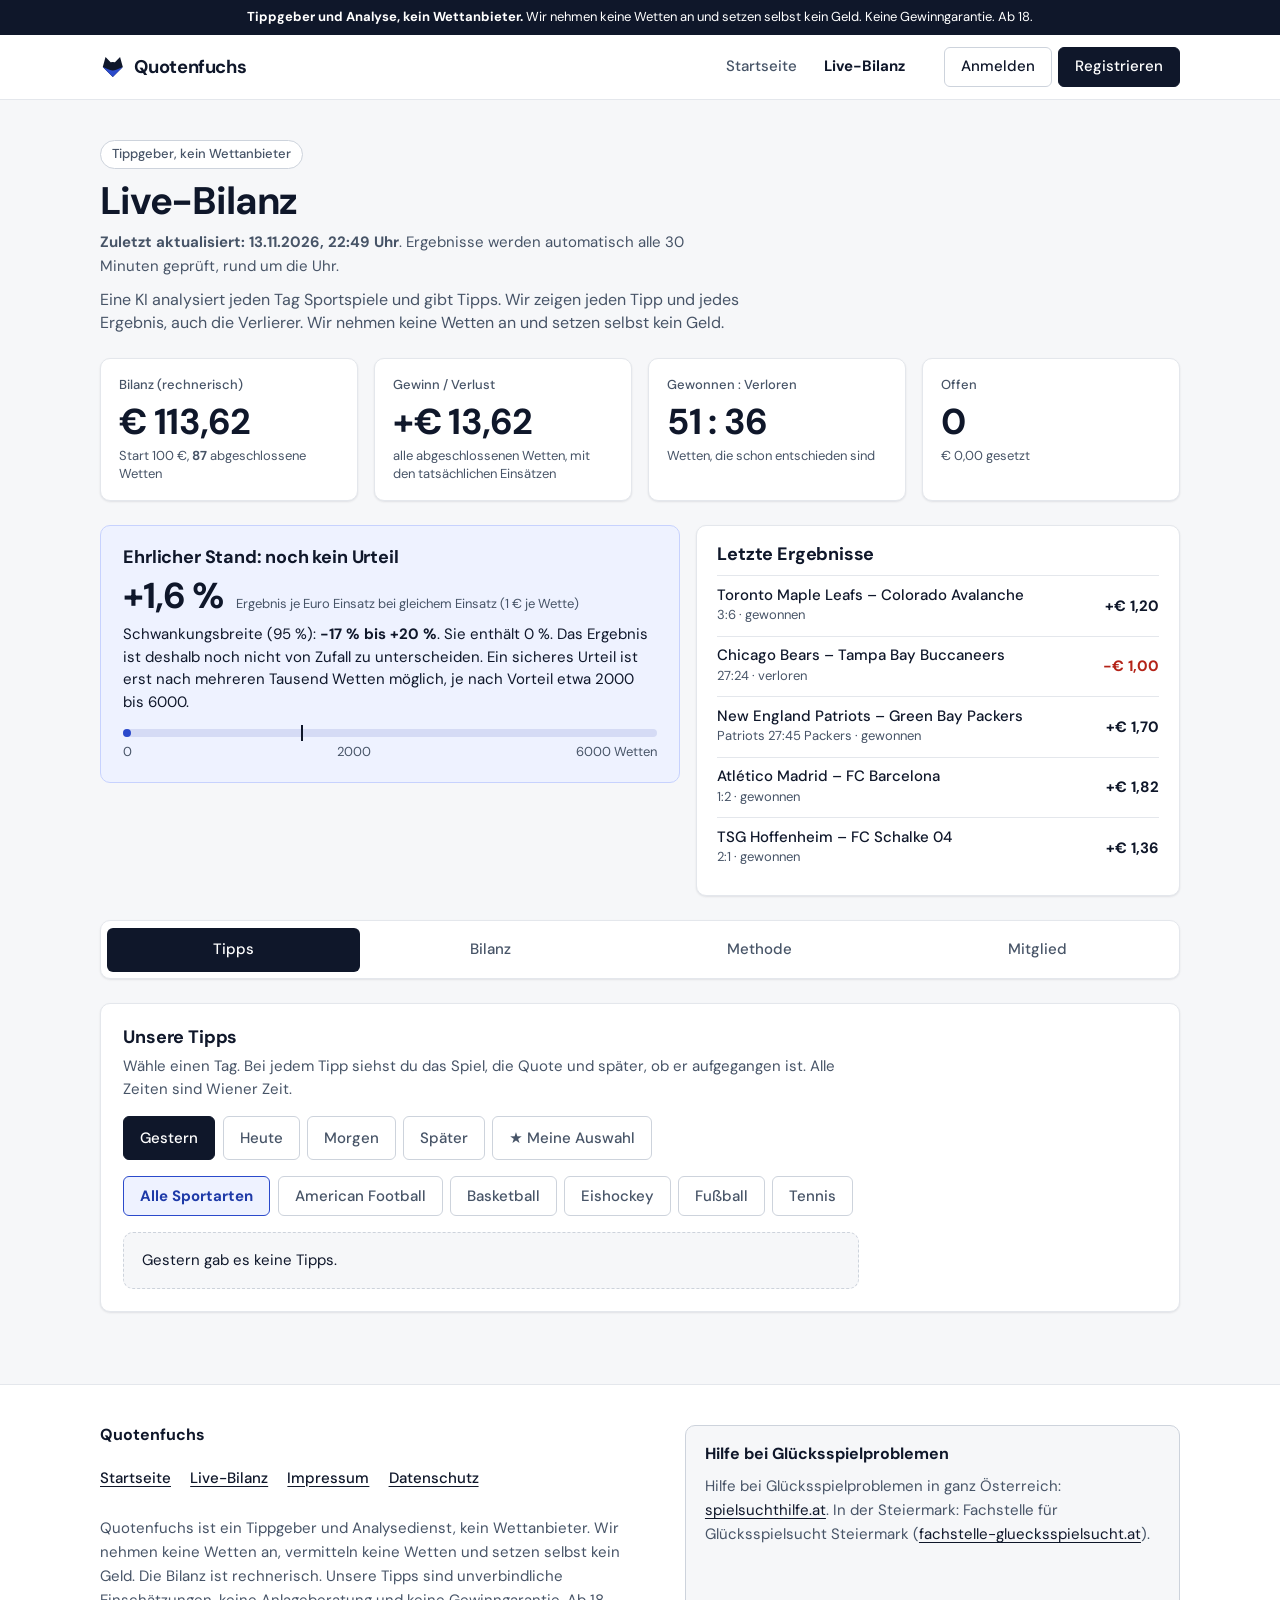
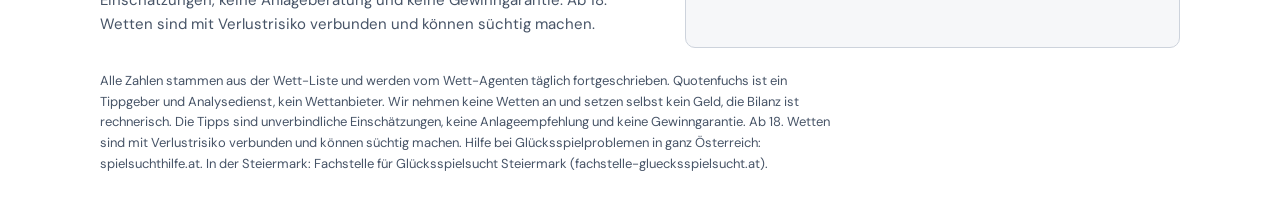
==== commit dcce2481: "Stand 2026-11-13 21:49 UTC" ====
--- a/bilanz.html
+++ b/bilanz.html
@@ -416,7 +416,7 @@
     <div class="ph-text">
       <span class="badge">Tippgeber, kein Wettanbieter</span>
       <h1>Live-Bilanz</h1>
-    <p class="sub"><b>Zuletzt aktualisiert: 13.11.2026, 19:52 Uhr</b>. Ergebnisse werden automatisch alle 30 Minuten geprüft, rund um die Uhr.</p>
+    <p class="sub"><b>Zuletzt aktualisiert: 13.11.2026, 22:49 Uhr</b>. Ergebnisse werden automatisch alle 30 Minuten geprüft, rund um die Uhr.</p>
       <p class="lead">Eine KI analysiert jeden Tag Sportspiele und gibt Tipps. Wir zeigen jeden Tipp und jedes Ergebnis, auch die Verlierer. Wir nehmen keine Wetten an und setzen selbst kein Geld.</p>
     </div>
     <div hidden><p class="big">Rechnerisch wurden aus 100 € Startwert bisher</p>
@@ -482,7 +482,7 @@
 <details class="card gloss"><summary>Stimmen unsere Wahrscheinlichkeiten? (Kalibrierung)</summary><p class="note">Bei jeder Wette schätzen wir, wie wahrscheinlich sie aufgeht. Hier siehst du, ob das hinkommt: Liegt ein Punkt auf der gestrichelten Linie, stimmt die Schätzung. Darunter heißt: Wir waren zu optimistisch. Mit so wenigen Wetten ist das nur ein erster Eindruck.</p><svg viewBox="0 0 220 220" role="img" aria-label="Kalibrierung: erwartete gegen tatsächliche Trefferquote" style="max-width:260px;width:100%"><rect x="30" y="10" width="180" height="180" fill="none" stroke="#9A9684"/><line x1="30" y1="190" x2="210" y2="10" stroke="#9A9684" stroke-dasharray="4 4"/><circle cx="64.5" cy="190.0" r="5" fill="#2440FF" fill-opacity=".6"/><circle cx="101.0" cy="131.8" r="8" fill="#2440FF" fill-opacity=".6"/><circle cx="134.9" cy="40.9" r="11" fill="#2440FF" fill-opacity=".6"/><circle cx="172.5" cy="-10.6" r="6" fill="#2440FF" fill-opacity=".6"/><text x="120" y="212" font-size="10" text-anchor="middle" fill="#565C74">erwartet (30 bis 80 %)</text><text x="8" y="100" font-size="10" fill="#565C74" transform="rotate(-90 8 100)" text-anchor="middle">tatsächlich</text></svg><div class="tablewrap"><table><thead><tr><th>Unsere Schätzung</th><th class="r">Wetten</th><th class="r">Erwartet</th><th class="r">Tatsächlich</th></tr></thead><tbody><tr><td>unter 45 %</td><td class="r">4</td><td class="r">40 %</td><td class="r">25 %</td></tr><tr><td>45 bis 55 %</td><td class="r">13</td><td class="r">50 %</td><td class="r">46 %</td></tr><tr><td>55 bis 65 %</td><td class="r">21</td><td class="r">59 %</td><td class="r">71 %</td></tr><tr><td>ab 65 %</td><td class="r">7</td><td class="r">70 %</td><td class="r">86 %</td></tr></tbody></table></div></details>
   </div>
   <div data-tab="plan" hidden>
-  <section class="card"><h2>Spielplan der nächsten Tage</h2><p class="note">Das sind die Spiele, die in den nächsten drei Tagen anstehen. Wir tippen nicht auf alle Spiele: Wir wählen aus, wo nach unserer Rechnung eine Quote besser ist als der faire Wert. Das ist ein Auswahlkriterium, kein Gewinnversprechen. Damit niemand unsere Tipps gratis kopiert, zeigen wir sie erst nach dem Spiel. Angezeigt: <b>167</b>.</p><div class="tablewrap"><table class="plan"><thead><tr><th>Anstoß</th><th>Liga</th><th>Spiel</th></tr></thead><tbody><tr><td>Fr 13.11. 20:15</td><td>basketball_euroleague</td><td>Panathinaikos – FC Barcelona Bàsquet</td></tr><tr><td>Fr 13.11. 20:30</td><td>basketball_euroleague</td><td>ASVEL Lyon Villeurbanne – Beşiktaş J.K.</td></tr><tr><td>Fr 13.11. 20:45</td><td>soccer_uefa_nations_league</td><td>Andorra – Gibraltar</td></tr><tr><td>Fr 13.11. 20:45</td><td>soccer_uefa_nations_league</td><td>Liechtenstein – Azerbaijan</td></tr><tr><td>Fr 13.11. 20:45</td><td>soccer_uefa_nations_league</td><td>Bulgaria – Iceland</td></tr><tr><td>Fr 13.11. 20:45</td><td>soccer_uefa_nations_league</td><td>Luxembourg – Estonia</td></tr><tr><td>Fr 13.11. 20:45</td><td>soccer_uefa_nations_league</td><td>Slovakia – Faroe Islands</td></tr><tr><td>Fr 13.11. 20:45</td><td>soccer_uefa_nations_league</td><td>Serbia – Germany</td></tr><tr><td>Fr 13.11. 20:45</td><td>soccer_uefa_nations_league</td><td>Netherlands – Greece</td></tr><tr><td>Fr 13.11. 20:45</td><td>soccer_uefa_nations_league</td><td>Scotland – North Macedonia</td></tr><tr><td>Fr 13.11. 20:45</td><td>soccer_uefa_nations_league</td><td>Slovenia – Switzerland</td></tr><tr><td>Fr 13.11. 21:00</td><td>tennis_wta_finals</td><td>Mirra Andreeva – Karolina Muchova</td></tr><tr><td>Fr 13.11. 21:00</td><td>basketball_ncaab</td><td>Cleveland St Vikings – West Florida Argonauts</td></tr><tr><td>Fr 13.11. 22:30</td><td>tennis_wta_finals</td><td>Aryna Sabalenka – Elina Svitolina</td></tr><tr><td>Fr 13.11. 23:00</td><td>basketball_ncaab</td><td>Florida St Seminoles – Texas A&amp;M-CC Islanders</td></tr><tr><td>Fr 13.11. 23:00</td><td>basketball_ncaab</td><td>Miami Hurricanes – North Alabama Lions</td></tr><tr><td>Sa 14.11. 00:00</td><td>basketball_ncaab</td><td>Rutgers Scarlet Knights – Bryant Bulldogs</td></tr><tr><td>Sa 14.11. 00:00</td><td>basketball_ncaab</td><td>Clemson Tigers – Georgetown Hoyas</td></tr><tr><td>Sa 14.11. 00:30</td><td>basketball_ncaab</td><td>Butler Bulldogs – Pittsburgh Panthers</td></tr><tr><td>Sa 14.11. 01:00</td><td>basketball_ncaab</td><td>Charlotte 49ers – Appalachian St Mountaineers</td></tr><tr><td>Sa 14.11. 01:00</td><td>basketball_ncaab</td><td>Bucknell Bison – Columbia Lions</td></tr><tr><td>Sa 14.11. 01:00</td><td>basketball_ncaab</td><td>Elon Phoenix – Chattanooga Mocs</td></tr><tr><td>Sa 14.11. 01:00</td><td>basketball_ncaab</td><td>Florida Gators – Merrimack Warriors</td></tr><tr><td>Sa 14.11. 01:00</td><td>basketball_ncaab</td><td>Florida Gulf Coast Eagles – Florida Int&#x27;l Golden Panthers</td></tr><tr><td>Sa 14.11. 01:00</td><td>basketball_ncaab</td><td>Fordham Rams – LIU Sharks</td></tr><tr><td>Sa 14.11. 01:00</td><td>basketball_ncaab</td><td>GW Revolutionaries – Harvard Crimson</td></tr><tr><td>Sa 14.11. 01:00</td><td>basketball_ncaab</td><td>North Carolina Tar Heels – Georgia Bulldogs</td></tr><tr><td>Sa 14.11. 01:00</td><td>basketball_ncaab</td><td>Hofstra Pride – Iona Gaels</td></tr><tr><td>Sa 14.11. 01:00</td><td>basketball_ncaab</td><td>Illinois Fighting Illini – Sam Houston St Bearkats</td></tr><tr><td>Sa 14.11. 01:00</td><td>basketball_ncaab</td><td>Kentucky Wildcats – Northern Arizona Lumberjacks</td></tr><tr><td>Sa 14.11. 01:00</td><td>basketball_ncaab</td><td>Lehigh Mountain Hawks – Marist Red Foxes</td></tr><tr><td>Sa 14.11. 01:00</td><td>basketball_ncaab</td><td>Michigan St Spartans – Northern Iowa Panthers</td></tr><tr><td>Sa 14.11. 01:00</td><td>basketball_ncaab</td><td>Virginia Tech Hokies – Mt. St. Mary&#x27;s Mountaineers</td></tr><tr><td>Sa 14.11. 01:00</td><td>basketball_ncaab</td><td>NC State Wolfpack – Troy Trojans</td></tr><tr><td>Sa 14.11. 01:00</td><td>basketball_ncaab</td><td>Northeastern Huskies – Yale Bulldogs</td></tr><tr><td>Sa 14.11. 01:00</td><td>basketball_ncaab</td><td>Purdue Boilermakers – Ohio Bobcats</td></tr><tr><td>Sa 14.11. 01:00</td><td>basketball_ncaab</td><td>Vanderbilt Commodores – Prairie View Panthers</td></tr><tr><td>Sa 14.11. 01:00</td><td>basketball_ncaab</td><td>Tennessee Volunteers – Tennessee St Tigers</td></tr><tr><td>Sa 14.11. 01:00</td><td>americanfootball_ncaaf</td><td>Pittsburgh Panthers – Florida State Seminoles</td></tr><tr><td>Sa 14.11. 01:10</td><td>NBA</td><td>Indiana Pacers – New York Knicks</td></tr><tr><td>Sa 14.11. 01:10</td><td>NBA</td><td>Orlando Magic – Milwaukee Bucks</td></tr><tr><td>Sa 14.11. 01:30</td><td>basketball_ncaab</td><td>Drake Bulldogs – South Dakota Coyotes</td></tr><tr><td>Sa 14.11. 01:30</td><td>basketball_ncaab</td><td>Liberty Flames – North Carolina Central Eagles</td></tr><tr><td>Sa 14.11. 01:30</td><td>basketball_ncaab</td><td>Middle Tennessee Blue Raiders – SE Missouri St Redhawks</td></tr><tr><td>Sa 14.11. 01:30</td><td>basketball_ncaab</td><td>UConn Huskies – Ohio State Buckeyes</td></tr><tr><td>Sa 14.11. 02:00</td><td>basketball_ncaab</td><td>Tarleton State Texans – Alcorn St Braves</td></tr><tr><td>Sa 14.11. 02:00</td><td>basketball_ncaab</td><td>Arkansas Razorbacks – Central Arkansas Bears</td></tr><tr><td>Sa 14.11. 02:00</td><td>basketball_ncaab</td><td>Duke Blue Devils – SIU-Edwardsville Cougars</td></tr><tr><td>Sa 14.11. 02:00</td><td>basketball_ncaab</td><td>UCF Knights – Georgia Southern Eagles</td></tr><tr><td>Sa 14.11. 02:00</td><td>basketball_ncaab</td><td>North Dakota St Bison – Illinois St Redbirds</td></tr><tr><td>Sa 14.11. 02:00</td><td>basketball_ncaab</td><td>Maryland Terrapins – Virginia Cavaliers</td></tr><tr><td>Sa 14.11. 02:00</td><td>basketball_ncaab</td><td>TCU Horned Frogs – Milwaukee Panthers</td></tr><tr><td>Sa 14.11. 02:00</td><td>basketball_ncaab</td><td>Murray St Racers – Texas Southern Tigers</td></tr><tr><td>Sa 14.11. 02:00</td><td>basketball_ncaab</td><td>Samford Bulldogs – Wright St Raiders</td></tr><tr><td>Sa 14.11. 02:00</td><td>basketball_ncaab</td><td>Texas State Bobcats – Southern Miss Golden Eagles</td></tr><tr><td>Sa 14.11. 02:10</td><td>NBA</td><td>Chicago Bulls – Atlanta Hawks</td></tr><tr><td>Sa 14.11. 02:10</td><td>NBA</td><td>Miami Heat – Cleveland Cavaliers</td></tr><tr><td>Sa 14.11. 02:10</td><td>NBA</td><td>New Orleans Pelicans – Memphis Grizzlies</td></tr><tr><td>Sa 14.11. 02:40</td><td>NBA</td><td>Houston Rockets – Utah Jazz</td></tr><tr><td>Sa 14.11. 02:45</td><td>basketball_ncaab</td><td>Omaha Mavericks – Lindenwood Lions</td></tr><tr><td>Sa 14.11. 03:00</td><td>basketball_ncaab</td><td>Alabama Crimson Tide – Seton Hall Pirates</td></tr><tr><td>Sa 14.11. 03:00</td><td>basketball_ncaab</td><td>Arizona St Sun Devils – UL Monroe Warhawks</td></tr><tr><td>Sa 14.11. 03:00</td><td>basketball_ncaab</td><td>Auburn Tigers – Arizona Wildcats</td></tr><tr><td>Sa 14.11. 03:00</td><td>basketball_ncaab</td><td>SMU Mustangs – Ball State Cardinals</td></tr><tr><td>Sa 14.11. 03:00</td><td>basketball_ncaab</td><td>Idaho Vandals – Cal Poly Mustangs</td></tr><tr><td>Sa 14.11. 03:00</td><td>basketball_ncaab</td><td>Northwestern Wildcats – DePaul Blue Demons</td></tr><tr><td>Sa 14.11. 03:00</td><td>basketball_ncaab</td><td>Mississippi St Bulldogs – Xavier Musketeers</td></tr><tr><td>Sa 14.11. 03:00</td><td>basketball_ncaab</td><td>UNLV Rebels – Stanford Cardinal</td></tr><tr><td>Sa 14.11. 03:00</td><td>americanfootball_ncaaf</td><td>UCLA Bruins – Illinois Fighting Illini</td></tr><tr><td>Sa 14.11. 03:10</td><td>NHL</td><td>Vancouver Canucks – New York Rangers</td></tr><tr><td>Sa 14.11. 03:30</td><td>basketball_ncaab</td><td>San Diego Toreros – Chicago St Cougars</td></tr><tr><td>Sa 14.11. 03:30</td><td>basketball_ncaab</td><td>Oregon St Beavers – Miss Valley St Delta Devils</td></tr><tr><td>Sa 14.11. 03:40</td><td>NBA</td><td>San Antonio Spurs – Golden State Warriors</td></tr><tr><td>Sa 14.11. 04:00</td><td>basketball_ncaab</td><td>Portland Pilots – East Texas A&amp;M Lions</td></tr><tr><td>Sa 14.11. 04:00</td><td>basketball_ncaab</td><td>Saint Mary&#x27;s Gaels – UIC Flames</td></tr><tr><td>Sa 14.11. 04:00</td><td>basketball_ncaab</td><td>Utah State Aggies – UC San Diego Tritons</td></tr><tr><td>Sa 14.11. 04:10</td><td>NBA</td><td>Sacramento Kings – Portland Trail Blazers</td></tr><tr><td>Sa 14.11. 04:10</td><td>NHL</td><td>Vegas Golden Knights – Nashville Predators</td></tr><tr><td>Sa 14.11. 04:15</td><td>americanfootball_ncaaf</td><td>Colorado Buffaloes – Houston Cougars</td></tr><tr><td>Sa 14.11. 04:30</td><td>basketball_ncaab</td><td>Cal Baptist Lancers – Arkansas-Pine Bluff Golden Lions</td></tr><tr><td>Sa 14.11. 04:40</td><td>NBA</td><td>Los Angeles Clippers – Oklahoma City Thunder</td></tr><tr><td>Sa 14.11. 15:00</td><td>soccer_uefa_nations_league</td><td>Kosovo – Israel</td></tr><tr><td>Sa 14.11. 18:00</td><td>soccer_uefa_nations_league</td><td>Georgia – Hungary</td></tr><tr><td>Sa 14.11. 18:00</td><td>soccer_uefa_nations_league</td><td>Norway – Wales</td></tr><tr><td>Sa 14.11. 18:00</td><td>americanfootball_ncaaf</td><td>Mississippi State Bulldogs – Auburn Tigers</td></tr><tr><td>Sa 14.11. 18:00</td><td>americanfootball_ncaaf</td><td>Iowa State Cyclones – Cincinnati Bearcats</td></tr><tr><td>Sa 14.11. 18:00</td><td>americanfootball_ncaaf</td><td>Miami Hurricanes – Duke Blue Devils</td></tr><tr><td>Sa 14.11. 18:00</td><td>americanfootball_ncaaf</td><td>UConn Huskies – James Madison Dukes</td></tr><tr><td>Sa 14.11. 18:00</td><td>americanfootball_ncaaf</td><td>Maryland Terrapins – Wisconsin Badgers</td></tr><tr><td>Sa 14.11. 18:00</td><td>americanfootball_ncaaf</td><td>NC State Wolfpack – Syracuse Orange</td></tr><tr><td>Sa 14.11. 18:00</td><td>americanfootball_ncaaf</td><td>Ohio State Buckeyes – Northwestern Wildcats</td></tr><tr><td>Sa 14.11. 18:00</td><td>americanfootball_ncaaf</td><td>SMU Mustangs – Wake Forest Demon Deacons</td></tr><tr><td>Sa 14.11. 18:30</td><td>americanfootball_ncaaf</td><td>Clemson Tigers – Georgia Tech Yellow Jackets</td></tr><tr><td>Sa 14.11. 18:30</td><td>americanfootball_ncaaf</td><td>Rutgers Scarlet Knights – Nebraska Cornhuskers</td></tr><tr><td>Sa 14.11. 18:45</td><td>americanfootball_ncaaf</td><td>Vanderbilt Commodores – Alabama Crimson Tide</td></tr><tr><td>Sa 14.11. 19:00</td><td>NHL</td><td>Carolina Hurricanes – Seattle Kraken</td></tr><tr><td>Sa 14.11. 19:00</td><td>americanfootball_ncaaf</td><td>Coastal Carolina Chanticleers – Arkansas State Red Wolves</td></tr><tr><td>Sa 14.11. 19:00</td><td>americanfootball_ncaaf</td><td>Charlotte 49ers – East Carolina Pirates</td></tr><tr><td>Sa 14.11. 19:00</td><td>americanfootball_ncaaf</td><td>Temple Owls – UAB Blazers</td></tr><tr><td>Sa 14.11. 20:00</td><td>americanfootball_ncaaf</td><td>TCU Horned Frogs – Kansas State Wildcats</td></tr><tr><td>Sa 14.11. 20:00</td><td>americanfootball_ncaaf</td><td>Sam Houston State Bearkats – Kennesaw State Owls</td></tr><tr><td>Sa 14.11. 20:00</td><td>americanfootball_ncaaf</td><td>Rice Owls – Tulane Green Wave</td></tr><tr><td>Sa 14.11. 20:45</td><td>soccer_uefa_nations_league</td><td>Austria – Iceland</td></tr><tr><td>Sa 14.11. 20:45</td><td>soccer_uefa_nations_league</td><td>Austria – Republic of Ireland</td></tr><tr><td>Sa 14.11. 20:45</td><td>soccer_uefa_nations_league</td><td>Sweden – Bosnia &amp; Herzegovina</td></tr><tr><td>Sa 14.11. 20:45</td><td>soccer_uefa_nations_league</td><td>Portugal – Denmark</td></tr><tr><td>Sa 14.11. 20:45</td><td>soccer_uefa_nations_league</td><td>Northern Ireland – Ukraine</td></tr><tr><td>Sa 14.11. 20:45</td><td>soccer_uefa_nations_league</td><td>Romania – Poland</td></tr><tr><td>Sa 14.11. 21:00</td><td>americanfootball_ncaaf</td><td>Delaware Blue Hens – Florida International Panthers</td></tr><tr><td>Sa 14.11. 21:00</td><td>americanfootball_ncaaf</td><td>Missouri State Bears – New Mexico State Aggies</td></tr><tr><td>Sa 14.11. 21:00</td><td>americanfootball_ncaaf</td><td>Texas A&amp;M Aggies – Tennessee Volunteers</td></tr><tr><td>Sa 14.11. 21:30</td><td>americanfootball_ncaaf</td><td>UCF Knights – Arizona State Sun Devils</td></tr><tr><td>Sa 14.11. 21:30</td><td>americanfootball_ncaaf</td><td>BYU Cougars – Baylor Bears</td></tr><tr><td>Sa 14.11. 21:30</td><td>americanfootball_ncaaf</td><td>Notre Dame Fighting Irish – Boston College Eagles</td></tr><tr><td>Sa 14.11. 21:30</td><td>americanfootball_ncaaf</td><td>Virginia Cavaliers – California Golden Bears</td></tr><tr><td>Sa 14.11. 21:30</td><td>americanfootball_ncaaf</td><td>Tulsa Golden Hurricane – Florida Atlantic Owls</td></tr><tr><td>Sa 14.11. 21:30</td><td>americanfootball_ncaaf</td><td>Georgia Bulldogs – Missouri Tigers</td></tr><tr><td>Sa 14.11. 21:30</td><td>americanfootball_ncaaf</td><td>Georgia State Panthers – Georgia Southern Eagles</td></tr><tr><td>Sa 14.11. 21:30</td><td>americanfootball_ncaaf</td><td>Indiana Hoosiers – USC Trojans</td></tr><tr><td>Sa 14.11. 21:30</td><td>americanfootball_ncaaf</td><td>Western Kentucky Hilltoppers – Jacksonville State Gamecocks</td></tr><tr><td>Sa 14.11. 21:30</td><td>americanfootball_ncaaf</td><td>Liberty Flames – Middle Tennessee Blue Raiders</td></tr><tr><td>Sa 14.11. 21:30</td><td>americanfootball_ncaaf</td><td>Oregon Ducks – Michigan Wolverines</td></tr><tr><td>Sa 14.11. 21:30</td><td>americanfootball_ncaaf</td><td>Northern Illinois Huskies – Nevada Wolf Pack</td></tr><tr><td>Sa 14.11. 22:00</td><td>americanfootball_ncaaf</td><td>Texas State Bobcats – Fresno State Bulldogs</td></tr><tr><td>Sa 14.11. 22:15</td><td>americanfootball_ncaaf</td><td>Michigan State Spartans – Washington Huskies</td></tr><tr><td>Sa 14.11. 22:15</td><td>americanfootball_ncaaf</td><td>Oklahoma Sooners – Ole Miss Rebels</td></tr><tr><td>Sa 14.11. 23:00</td><td>americanfootball_ncaaf</td><td>Louisiana Tech Bulldogs – Southern Mississippi Golden Eagles</td></tr><tr><td>Sa 14.11. 23:30</td><td>americanfootball_ncaaf</td><td>West Virginia Mountaineers – Kansas Jayhawks</td></tr><tr><td>So 15.11. 00:00</td><td>americanfootball_ncaaf</td><td>Marshall Thundering Herd – Appalachian State Mountaineers</td></tr><tr><td>So 15.11. 00:00</td><td>americanfootball_ncaaf</td><td>Boise State Broncos – Oregon State Beavers</td></tr><tr><td>So 15.11. 00:15</td><td>americanfootball_ncaaf</td><td>Kentucky Wildcats – Florida Gators</td></tr><tr><td>So 15.11. 01:00</td><td>americanfootball_ncaaf</td><td>Air Force Falcons – San Jose State Spartans</td></tr><tr><td>So 15.11. 01:00</td><td>americanfootball_ncaaf</td><td>North Carolina Tar Heels – Louisville Cardinals</td></tr><tr><td>So 15.11. 01:00</td><td>americanfootball_ncaaf</td><td>Penn State Nittany Lions – Minnesota Golden Gophers</td></tr><tr><td>So 15.11. 01:00</td><td>americanfootball_ncaaf</td><td>South Alabama Jaguars – Troy Trojans</td></tr><tr><td>So 15.11. 01:30</td><td>americanfootball_ncaaf</td><td>Arizona Wildcats – Utah Utes</td></tr><tr><td>So 15.11. 01:30</td><td>americanfootball_ncaaf</td><td>Iowa Hawkeyes – Purdue Boilermakers</td></tr><tr><td>So 15.11. 01:30</td><td>americanfootball_ncaaf</td><td>LSU Tigers – Texas Longhorns</td></tr><tr><td>So 15.11. 01:30</td><td>americanfootball_ncaaf</td><td>New Mexico Lobos – UNLV Rebels</td></tr><tr><td>So 15.11. 01:30</td><td>americanfootball_ncaaf</td><td>Virginia Tech Hokies – Stanford Cardinal</td></tr><tr><td>So 15.11. 01:45</td><td>americanfootball_ncaaf</td><td>Arkansas Razorbacks – South Carolina Gamecocks</td></tr><tr><td>So 15.11. 03:00</td><td>americanfootball_ncaaf</td><td>UTSA Roadrunners – North Texas Mean Green</td></tr><tr><td>So 15.11. 03:30</td><td>americanfootball_ncaaf</td><td>Oklahoma State Cowboys – Texas Tech Red Raiders</td></tr><tr><td>So 15.11. 03:30</td><td>americanfootball_ncaaf</td><td>San Diego State Aztecs – Utah State Aggies</td></tr><tr><td>So 15.11. 04:00</td><td>americanfootball_ncaaf</td><td>UTEP Miners – Wyoming Cowboys</td></tr><tr><td>So 15.11. 04:30</td><td>americanfootball_ncaaf</td><td>Washington State Cougars – Colorado State Rams</td></tr><tr><td>So 15.11. 05:00</td><td>americanfootball_ncaaf</td><td>Hawaii Rainbow Warriors – North Dakota State Bison</td></tr><tr><td>So 15.11. 14:00</td><td>tennis_atp_finals</td><td>Alexander Zverev – Rafael Jodar</td></tr><tr><td>So 15.11. 15:00</td><td>soccer_uefa_nations_league</td><td>Cyprus – Montenegro</td></tr><tr><td>So 15.11. 15:30</td><td>NFL</td><td>Detroit Lions – New England Patriots</td></tr><tr><td>So 15.11. 19:00</td><td>NFL</td><td>Atlanta Falcons – Kansas City Chiefs</td></tr><tr><td>So 15.11. 19:00</td><td>NFL</td><td>New York Jets – Buffalo Bills</td></tr><tr><td>So 15.11. 19:00</td><td>NFL</td><td>New Orleans Saints – Carolina Panthers</td></tr><tr><td>So 15.11. 19:00</td><td>NFL</td><td>Cleveland Browns – Houston Texans</td></tr><tr><td>So 15.11. 19:00</td><td>NFL</td><td>Green Bay Packers – Minnesota Vikings</td></tr><tr><td>So 15.11. 19:00</td><td>NFL</td><td>Indianapolis Colts – Miami Dolphins</td></tr><tr><td>So 15.11. 19:00</td><td>NFL</td><td>Tennessee Titans – Jacksonville Jaguars</td></tr><tr><td>So 15.11. 20:30</td><td>tennis_atp_finals</td><td>Ben Shelton – Arthur Fils</td></tr><tr><td>So 15.11. 20:45</td><td>soccer_uefa_nations_league</td><td>Belgium – Italy</td></tr><tr><td>So 15.11. 20:45</td><td>soccer_uefa_nations_league</td><td>Croatia – Czech Republic</td></tr><tr><td>So 15.11. 20:45</td><td>soccer_uefa_nations_league</td><td>Spain – England</td></tr><tr><td>So 15.11. 20:45</td><td>soccer_uefa_nations_league</td><td>France – Turkey</td></tr><tr><td>So 15.11. 22:05</td><td>NFL</td><td>Arizona Cardinals – Los Angeles Rams</td></tr><tr><td>So 15.11. 22:05</td><td>NFL</td><td>Las Vegas Raiders – Seattle Seahawks</td></tr><tr><td>So 15.11. 22:25</td><td>NFL</td><td>Dallas Cowboys – San Francisco 49ers</td></tr><tr><td>Mo 16.11. 02:20</td><td>NFL</td><td>Cincinnati Bengals – Pittsburgh Steelers</td></tr><tr><td>Mo 16.11. 14:00</td><td>tennis_atp_finals</td><td>Carlos Alcaraz – Frances Tiafoe</td></tr></tbody></table></div></section>
+  <section class="card"><h2>Spielplan der nächsten Tage</h2><p class="note">Das sind die Spiele, die in den nächsten drei Tagen anstehen. Wir tippen nicht auf alle Spiele: Wir wählen aus, wo nach unserer Rechnung eine Quote besser ist als der faire Wert. Das ist ein Auswahlkriterium, kein Gewinnversprechen. Damit niemand unsere Tipps gratis kopiert, zeigen wir sie erst nach dem Spiel. Angezeigt: <b>153</b>.</p><div class="tablewrap"><table class="plan"><thead><tr><th>Anstoß</th><th>Liga</th><th>Spiel</th></tr></thead><tbody><tr><td>Fr 13.11. 23:00</td><td>basketball_ncaab</td><td>Florida St Seminoles – Texas A&amp;M-CC Islanders</td></tr><tr><td>Fr 13.11. 23:00</td><td>basketball_ncaab</td><td>Miami Hurricanes – North Alabama Lions</td></tr><tr><td>Sa 14.11. 00:00</td><td>basketball_ncaab</td><td>Rutgers Scarlet Knights – Bryant Bulldogs</td></tr><tr><td>Sa 14.11. 00:00</td><td>basketball_ncaab</td><td>Clemson Tigers – Georgetown Hoyas</td></tr><tr><td>Sa 14.11. 00:30</td><td>basketball_ncaab</td><td>Butler Bulldogs – Pittsburgh Panthers</td></tr><tr><td>Sa 14.11. 01:00</td><td>basketball_ncaab</td><td>Charlotte 49ers – Appalachian St Mountaineers</td></tr><tr><td>Sa 14.11. 01:00</td><td>basketball_ncaab</td><td>Bucknell Bison – Columbia Lions</td></tr><tr><td>Sa 14.11. 01:00</td><td>basketball_ncaab</td><td>Elon Phoenix – Chattanooga Mocs</td></tr><tr><td>Sa 14.11. 01:00</td><td>basketball_ncaab</td><td>Florida Gators – Merrimack Warriors</td></tr><tr><td>Sa 14.11. 01:00</td><td>basketball_ncaab</td><td>Florida Gulf Coast Eagles – Florida Int&#x27;l Golden Panthers</td></tr><tr><td>Sa 14.11. 01:00</td><td>basketball_ncaab</td><td>Fordham Rams – LIU Sharks</td></tr><tr><td>Sa 14.11. 01:00</td><td>basketball_ncaab</td><td>GW Revolutionaries – Harvard Crimson</td></tr><tr><td>Sa 14.11. 01:00</td><td>basketball_ncaab</td><td>North Carolina Tar Heels – Georgia Bulldogs</td></tr><tr><td>Sa 14.11. 01:00</td><td>basketball_ncaab</td><td>Hofstra Pride – Iona Gaels</td></tr><tr><td>Sa 14.11. 01:00</td><td>basketball_ncaab</td><td>Illinois Fighting Illini – Sam Houston St Bearkats</td></tr><tr><td>Sa 14.11. 01:00</td><td>basketball_ncaab</td><td>Kentucky Wildcats – Northern Arizona Lumberjacks</td></tr><tr><td>Sa 14.11. 01:00</td><td>basketball_ncaab</td><td>Lehigh Mountain Hawks – Marist Red Foxes</td></tr><tr><td>Sa 14.11. 01:00</td><td>basketball_ncaab</td><td>Michigan St Spartans – Northern Iowa Panthers</td></tr><tr><td>Sa 14.11. 01:00</td><td>basketball_ncaab</td><td>Virginia Tech Hokies – Mt. St. Mary&#x27;s Mountaineers</td></tr><tr><td>Sa 14.11. 01:00</td><td>basketball_ncaab</td><td>NC State Wolfpack – Troy Trojans</td></tr><tr><td>Sa 14.11. 01:00</td><td>basketball_ncaab</td><td>Northeastern Huskies – Yale Bulldogs</td></tr><tr><td>Sa 14.11. 01:00</td><td>basketball_ncaab</td><td>Purdue Boilermakers – Ohio Bobcats</td></tr><tr><td>Sa 14.11. 01:00</td><td>basketball_ncaab</td><td>Vanderbilt Commodores – Prairie View Panthers</td></tr><tr><td>Sa 14.11. 01:00</td><td>basketball_ncaab</td><td>Tennessee Volunteers – Tennessee St Tigers</td></tr><tr><td>Sa 14.11. 01:00</td><td>americanfootball_ncaaf</td><td>Pittsburgh Panthers – Florida State Seminoles</td></tr><tr><td>Sa 14.11. 01:10</td><td>NBA</td><td>Indiana Pacers – New York Knicks</td></tr><tr><td>Sa 14.11. 01:10</td><td>NBA</td><td>Orlando Magic – Milwaukee Bucks</td></tr><tr><td>Sa 14.11. 01:30</td><td>basketball_ncaab</td><td>Drake Bulldogs – South Dakota Coyotes</td></tr><tr><td>Sa 14.11. 01:30</td><td>basketball_ncaab</td><td>Liberty Flames – North Carolina Central Eagles</td></tr><tr><td>Sa 14.11. 01:30</td><td>basketball_ncaab</td><td>Middle Tennessee Blue Raiders – SE Missouri St Redhawks</td></tr><tr><td>Sa 14.11. 01:30</td><td>basketball_ncaab</td><td>UConn Huskies – Ohio State Buckeyes</td></tr><tr><td>Sa 14.11. 02:00</td><td>basketball_ncaab</td><td>Tarleton State Texans – Alcorn St Braves</td></tr><tr><td>Sa 14.11. 02:00</td><td>basketball_ncaab</td><td>Arkansas Razorbacks – Central Arkansas Bears</td></tr><tr><td>Sa 14.11. 02:00</td><td>basketball_ncaab</td><td>Duke Blue Devils – SIU-Edwardsville Cougars</td></tr><tr><td>Sa 14.11. 02:00</td><td>basketball_ncaab</td><td>UCF Knights – Georgia Southern Eagles</td></tr><tr><td>Sa 14.11. 02:00</td><td>basketball_ncaab</td><td>North Dakota St Bison – Illinois St Redbirds</td></tr><tr><td>Sa 14.11. 02:00</td><td>basketball_ncaab</td><td>Maryland Terrapins – Virginia Cavaliers</td></tr><tr><td>Sa 14.11. 02:00</td><td>basketball_ncaab</td><td>TCU Horned Frogs – Milwaukee Panthers</td></tr><tr><td>Sa 14.11. 02:00</td><td>basketball_ncaab</td><td>Murray St Racers – Texas Southern Tigers</td></tr><tr><td>Sa 14.11. 02:00</td><td>basketball_ncaab</td><td>Samford Bulldogs – Wright St Raiders</td></tr><tr><td>Sa 14.11. 02:00</td><td>basketball_ncaab</td><td>Texas State Bobcats – Southern Miss Golden Eagles</td></tr><tr><td>Sa 14.11. 02:10</td><td>NBA</td><td>Chicago Bulls – Atlanta Hawks</td></tr><tr><td>Sa 14.11. 02:10</td><td>NBA</td><td>Miami Heat – Cleveland Cavaliers</td></tr><tr><td>Sa 14.11. 02:10</td><td>NBA</td><td>New Orleans Pelicans – Memphis Grizzlies</td></tr><tr><td>Sa 14.11. 02:40</td><td>NBA</td><td>Houston Rockets – Utah Jazz</td></tr><tr><td>Sa 14.11. 02:45</td><td>basketball_ncaab</td><td>Omaha Mavericks – Lindenwood Lions</td></tr><tr><td>Sa 14.11. 03:00</td><td>basketball_ncaab</td><td>Alabama Crimson Tide – Seton Hall Pirates</td></tr><tr><td>Sa 14.11. 03:00</td><td>basketball_ncaab</td><td>Arizona St Sun Devils – UL Monroe Warhawks</td></tr><tr><td>Sa 14.11. 03:00</td><td>basketball_ncaab</td><td>Auburn Tigers – Arizona Wildcats</td></tr><tr><td>Sa 14.11. 03:00</td><td>basketball_ncaab</td><td>SMU Mustangs – Ball State Cardinals</td></tr><tr><td>Sa 14.11. 03:00</td><td>basketball_ncaab</td><td>Idaho Vandals – Cal Poly Mustangs</td></tr><tr><td>Sa 14.11. 03:00</td><td>basketball_ncaab</td><td>Northwestern Wildcats – DePaul Blue Demons</td></tr><tr><td>Sa 14.11. 03:00</td><td>basketball_ncaab</td><td>Mississippi St Bulldogs – Xavier Musketeers</td></tr><tr><td>Sa 14.11. 03:00</td><td>basketball_ncaab</td><td>UNLV Rebels – Stanford Cardinal</td></tr><tr><td>Sa 14.11. 03:00</td><td>americanfootball_ncaaf</td><td>UCLA Bruins – Illinois Fighting Illini</td></tr><tr><td>Sa 14.11. 03:10</td><td>NHL</td><td>Vancouver Canucks – New York Rangers</td></tr><tr><td>Sa 14.11. 03:30</td><td>basketball_ncaab</td><td>San Diego Toreros – Chicago St Cougars</td></tr><tr><td>Sa 14.11. 03:30</td><td>basketball_ncaab</td><td>Oregon St Beavers – Miss Valley St Delta Devils</td></tr><tr><td>Sa 14.11. 03:40</td><td>NBA</td><td>San Antonio Spurs – Golden State Warriors</td></tr><tr><td>Sa 14.11. 04:00</td><td>basketball_ncaab</td><td>Portland Pilots – East Texas A&amp;M Lions</td></tr><tr><td>Sa 14.11. 04:00</td><td>basketball_ncaab</td><td>Saint Mary&#x27;s Gaels – UIC Flames</td></tr><tr><td>Sa 14.11. 04:00</td><td>basketball_ncaab</td><td>Utah State Aggies – UC San Diego Tritons</td></tr><tr><td>Sa 14.11. 04:10</td><td>NBA</td><td>Sacramento Kings – Portland Trail Blazers</td></tr><tr><td>Sa 14.11. 04:10</td><td>NHL</td><td>Vegas Golden Knights – Nashville Predators</td></tr><tr><td>Sa 14.11. 04:15</td><td>americanfootball_ncaaf</td><td>Colorado Buffaloes – Houston Cougars</td></tr><tr><td>Sa 14.11. 04:30</td><td>basketball_ncaab</td><td>Cal Baptist Lancers – Arkansas-Pine Bluff Golden Lions</td></tr><tr><td>Sa 14.11. 04:40</td><td>NBA</td><td>Los Angeles Clippers – Oklahoma City Thunder</td></tr><tr><td>Sa 14.11. 15:00</td><td>soccer_uefa_nations_league</td><td>Kosovo – Israel</td></tr><tr><td>Sa 14.11. 18:00</td><td>soccer_uefa_nations_league</td><td>Georgia – Hungary</td></tr><tr><td>Sa 14.11. 18:00</td><td>soccer_uefa_nations_league</td><td>Norway – Wales</td></tr><tr><td>Sa 14.11. 18:00</td><td>americanfootball_ncaaf</td><td>Mississippi State Bulldogs – Auburn Tigers</td></tr><tr><td>Sa 14.11. 18:00</td><td>americanfootball_ncaaf</td><td>Iowa State Cyclones – Cincinnati Bearcats</td></tr><tr><td>Sa 14.11. 18:00</td><td>americanfootball_ncaaf</td><td>Miami Hurricanes – Duke Blue Devils</td></tr><tr><td>Sa 14.11. 18:00</td><td>americanfootball_ncaaf</td><td>UConn Huskies – James Madison Dukes</td></tr><tr><td>Sa 14.11. 18:00</td><td>americanfootball_ncaaf</td><td>Maryland Terrapins – Wisconsin Badgers</td></tr><tr><td>Sa 14.11. 18:00</td><td>americanfootball_ncaaf</td><td>NC State Wolfpack – Syracuse Orange</td></tr><tr><td>Sa 14.11. 18:00</td><td>americanfootball_ncaaf</td><td>Ohio State Buckeyes – Northwestern Wildcats</td></tr><tr><td>Sa 14.11. 18:00</td><td>americanfootball_ncaaf</td><td>SMU Mustangs – Wake Forest Demon Deacons</td></tr><tr><td>Sa 14.11. 18:30</td><td>americanfootball_ncaaf</td><td>Clemson Tigers – Georgia Tech Yellow Jackets</td></tr><tr><td>Sa 14.11. 18:30</td><td>americanfootball_ncaaf</td><td>Rutgers Scarlet Knights – Nebraska Cornhuskers</td></tr><tr><td>Sa 14.11. 18:45</td><td>americanfootball_ncaaf</td><td>Vanderbilt Commodores – Alabama Crimson Tide</td></tr><tr><td>Sa 14.11. 19:00</td><td>NHL</td><td>Carolina Hurricanes – Seattle Kraken</td></tr><tr><td>Sa 14.11. 19:00</td><td>americanfootball_ncaaf</td><td>Coastal Carolina Chanticleers – Arkansas State Red Wolves</td></tr><tr><td>Sa 14.11. 19:00</td><td>americanfootball_ncaaf</td><td>Charlotte 49ers – East Carolina Pirates</td></tr><tr><td>Sa 14.11. 19:00</td><td>americanfootball_ncaaf</td><td>Temple Owls – UAB Blazers</td></tr><tr><td>Sa 14.11. 20:00</td><td>americanfootball_ncaaf</td><td>TCU Horned Frogs – Kansas State Wildcats</td></tr><tr><td>Sa 14.11. 20:00</td><td>americanfootball_ncaaf</td><td>Sam Houston State Bearkats – Kennesaw State Owls</td></tr><tr><td>Sa 14.11. 20:00</td><td>americanfootball_ncaaf</td><td>Rice Owls – Tulane Green Wave</td></tr><tr><td>Sa 14.11. 20:45</td><td>soccer_uefa_nations_league</td><td>Austria – Iceland</td></tr><tr><td>Sa 14.11. 20:45</td><td>soccer_uefa_nations_league</td><td>Austria – Republic of Ireland</td></tr><tr><td>Sa 14.11. 20:45</td><td>soccer_uefa_nations_league</td><td>Sweden – Bosnia &amp; Herzegovina</td></tr><tr><td>Sa 14.11. 20:45</td><td>soccer_uefa_nations_league</td><td>Portugal – Denmark</td></tr><tr><td>Sa 14.11. 20:45</td><td>soccer_uefa_nations_league</td><td>Northern Ireland – Ukraine</td></tr><tr><td>Sa 14.11. 20:45</td><td>soccer_uefa_nations_league</td><td>Romania – Poland</td></tr><tr><td>Sa 14.11. 21:00</td><td>americanfootball_ncaaf</td><td>Delaware Blue Hens – Florida International Panthers</td></tr><tr><td>Sa 14.11. 21:00</td><td>americanfootball_ncaaf</td><td>Missouri State Bears – New Mexico State Aggies</td></tr><tr><td>Sa 14.11. 21:00</td><td>americanfootball_ncaaf</td><td>Texas A&amp;M Aggies – Tennessee Volunteers</td></tr><tr><td>Sa 14.11. 21:30</td><td>americanfootball_ncaaf</td><td>UCF Knights – Arizona State Sun Devils</td></tr><tr><td>Sa 14.11. 21:30</td><td>americanfootball_ncaaf</td><td>BYU Cougars – Baylor Bears</td></tr><tr><td>Sa 14.11. 21:30</td><td>americanfootball_ncaaf</td><td>Notre Dame Fighting Irish – Boston College Eagles</td></tr><tr><td>Sa 14.11. 21:30</td><td>americanfootball_ncaaf</td><td>Virginia Cavaliers – California Golden Bears</td></tr><tr><td>Sa 14.11. 21:30</td><td>americanfootball_ncaaf</td><td>Tulsa Golden Hurricane – Florida Atlantic Owls</td></tr><tr><td>Sa 14.11. 21:30</td><td>americanfootball_ncaaf</td><td>Georgia Bulldogs – Missouri Tigers</td></tr><tr><td>Sa 14.11. 21:30</td><td>americanfootball_ncaaf</td><td>Georgia State Panthers – Georgia Southern Eagles</td></tr><tr><td>Sa 14.11. 21:30</td><td>americanfootball_ncaaf</td><td>Indiana Hoosiers – USC Trojans</td></tr><tr><td>Sa 14.11. 21:30</td><td>americanfootball_ncaaf</td><td>Western Kentucky Hilltoppers – Jacksonville State Gamecocks</td></tr><tr><td>Sa 14.11. 21:30</td><td>americanfootball_ncaaf</td><td>Liberty Flames – Middle Tennessee Blue Raiders</td></tr><tr><td>Sa 14.11. 21:30</td><td>americanfootball_ncaaf</td><td>Oregon Ducks – Michigan Wolverines</td></tr><tr><td>Sa 14.11. 21:30</td><td>americanfootball_ncaaf</td><td>Northern Illinois Huskies – Nevada Wolf Pack</td></tr><tr><td>Sa 14.11. 22:00</td><td>americanfootball_ncaaf</td><td>Texas State Bobcats – Fresno State Bulldogs</td></tr><tr><td>Sa 14.11. 22:15</td><td>americanfootball_ncaaf</td><td>Michigan State Spartans – Washington Huskies</td></tr><tr><td>Sa 14.11. 22:15</td><td>americanfootball_ncaaf</td><td>Oklahoma Sooners – Ole Miss Rebels</td></tr><tr><td>Sa 14.11. 23:00</td><td>americanfootball_ncaaf</td><td>Louisiana Tech Bulldogs – Southern Mississippi Golden Eagles</td></tr><tr><td>Sa 14.11. 23:30</td><td>americanfootball_ncaaf</td><td>West Virginia Mountaineers – Kansas Jayhawks</td></tr><tr><td>So 15.11. 00:00</td><td>americanfootball_ncaaf</td><td>Marshall Thundering Herd – Appalachian State Mountaineers</td></tr><tr><td>So 15.11. 00:00</td><td>americanfootball_ncaaf</td><td>Boise State Broncos – Oregon State Beavers</td></tr><tr><td>So 15.11. 00:15</td><td>americanfootball_ncaaf</td><td>Kentucky Wildcats – Florida Gators</td></tr><tr><td>So 15.11. 01:00</td><td>americanfootball_ncaaf</td><td>Air Force Falcons – San Jose State Spartans</td></tr><tr><td>So 15.11. 01:00</td><td>americanfootball_ncaaf</td><td>North Carolina Tar Heels – Louisville Cardinals</td></tr><tr><td>So 15.11. 01:00</td><td>americanfootball_ncaaf</td><td>Penn State Nittany Lions – Minnesota Golden Gophers</td></tr><tr><td>So 15.11. 01:00</td><td>americanfootball_ncaaf</td><td>South Alabama Jaguars – Troy Trojans</td></tr><tr><td>So 15.11. 01:30</td><td>americanfootball_ncaaf</td><td>Arizona Wildcats – Utah Utes</td></tr><tr><td>So 15.11. 01:30</td><td>americanfootball_ncaaf</td><td>Iowa Hawkeyes – Purdue Boilermakers</td></tr><tr><td>So 15.11. 01:30</td><td>americanfootball_ncaaf</td><td>LSU Tigers – Texas Longhorns</td></tr><tr><td>So 15.11. 01:30</td><td>americanfootball_ncaaf</td><td>New Mexico Lobos – UNLV Rebels</td></tr><tr><td>So 15.11. 01:30</td><td>americanfootball_ncaaf</td><td>Virginia Tech Hokies – Stanford Cardinal</td></tr><tr><td>So 15.11. 01:45</td><td>americanfootball_ncaaf</td><td>Arkansas Razorbacks – South Carolina Gamecocks</td></tr><tr><td>So 15.11. 03:00</td><td>americanfootball_ncaaf</td><td>UTSA Roadrunners – North Texas Mean Green</td></tr><tr><td>So 15.11. 03:30</td><td>americanfootball_ncaaf</td><td>Oklahoma State Cowboys – Texas Tech Red Raiders</td></tr><tr><td>So 15.11. 03:30</td><td>americanfootball_ncaaf</td><td>San Diego State Aztecs – Utah State Aggies</td></tr><tr><td>So 15.11. 04:00</td><td>americanfootball_ncaaf</td><td>UTEP Miners – Wyoming Cowboys</td></tr><tr><td>So 15.11. 04:30</td><td>americanfootball_ncaaf</td><td>Washington State Cougars – Colorado State Rams</td></tr><tr><td>So 15.11. 05:00</td><td>americanfootball_ncaaf</td><td>Hawaii Rainbow Warriors – North Dakota State Bison</td></tr><tr><td>So 15.11. 14:00</td><td>tennis_atp_finals</td><td>Alexander Zverev – Rafael Jodar</td></tr><tr><td>So 15.11. 15:00</td><td>soccer_uefa_nations_league</td><td>Cyprus – Montenegro</td></tr><tr><td>So 15.11. 15:30</td><td>NFL</td><td>Detroit Lions – New England Patriots</td></tr><tr><td>So 15.11. 19:00</td><td>NFL</td><td>Atlanta Falcons – Kansas City Chiefs</td></tr><tr><td>So 15.11. 19:00</td><td>NFL</td><td>New York Jets – Buffalo Bills</td></tr><tr><td>So 15.11. 19:00</td><td>NFL</td><td>New Orleans Saints – Carolina Panthers</td></tr><tr><td>So 15.11. 19:00</td><td>NFL</td><td>Cleveland Browns – Houston Texans</td></tr><tr><td>So 15.11. 19:00</td><td>NFL</td><td>Green Bay Packers – Minnesota Vikings</td></tr><tr><td>So 15.11. 19:00</td><td>NFL</td><td>Indianapolis Colts – Miami Dolphins</td></tr><tr><td>So 15.11. 19:00</td><td>NFL</td><td>Tennessee Titans – Jacksonville Jaguars</td></tr><tr><td>So 15.11. 20:30</td><td>tennis_atp_finals</td><td>Ben Shelton – Arthur Fils</td></tr><tr><td>So 15.11. 20:45</td><td>soccer_uefa_nations_league</td><td>Belgium – Italy</td></tr><tr><td>So 15.11. 20:45</td><td>soccer_uefa_nations_league</td><td>Croatia – Czech Republic</td></tr><tr><td>So 15.11. 20:45</td><td>soccer_uefa_nations_league</td><td>Spain – England</td></tr><tr><td>So 15.11. 20:45</td><td>soccer_uefa_nations_league</td><td>France – Turkey</td></tr><tr><td>So 15.11. 22:05</td><td>NFL</td><td>Arizona Cardinals – Los Angeles Rams</td></tr><tr><td>So 15.11. 22:05</td><td>NFL</td><td>Las Vegas Raiders – Seattle Seahawks</td></tr><tr><td>So 15.11. 22:25</td><td>NFL</td><td>Dallas Cowboys – San Francisco 49ers</td></tr><tr><td>Mo 16.11. 02:20</td><td>NFL</td><td>Cincinnati Bengals – Pittsburgh Steelers</td></tr><tr><td>Mo 16.11. 14:00</td><td>tennis_atp_finals</td><td>Carlos Alcaraz – Frances Tiafoe</td></tr></tbody></table></div></section>
   <section class="card" style="display:none">
     <h2>Kommende Spiele (Tipp noch verborgen)</h2>
     <p class="note">Damit die Tipps nicht gratis weitergegeben werden, zeigen wir sie erst nach dem Spiel. Bei neuen Tipps veröffentlichen wir vorab einen <b>Prüfwert</b>; er zeigt, dass der Tipp schon vorher feststand (ältere Wetten haben keinen Zeitnachweis): Er wird jetzt veröffentlicht, und nach dem Spiel kann jeder nachrechnen, dass er zum Tipp passt (siehe unten). Angezeigt: <b data-count="offene">—</b>.</p>
@@ -644,7 +644,7 @@
   <div class="qf-wrap"><p class="small" style="margin:1.4rem 0 0;max-width:46rem">Alle Zahlen stammen aus der Wett-Liste und werden vom Wett-Agenten täglich fortgeschrieben. Quotenfuchs ist ein Tippgeber und Analysedienst, kein Wettanbieter. Wir nehmen keine Wetten an und setzen selbst kein Geld, die Bilanz ist rechnerisch. Die Tipps sind unverbindliche Einschätzungen, keine Anlageempfehlung und keine Gewinngarantie. Ab 18. Wetten sind mit Verlustrisiko verbunden und können süchtig machen. Hilfe bei Glücksspielproblemen in ganz Österreich: spielsuchthilfe.at. In der Steiermark: Fachstelle für Glücksspielsucht Steiermark (fachstelle-gluecksspielsucht.at).</p></div>
 </footer>
 </div>
-<script id="data" type="application/json">{"rows": [{"nr": 1, "datum": "2026-10-31T01:00", "spiel": "Calgary Flames – Seattle Kraken", "ergebnis": "6:2", "wettart": "Seattle Teamtotal 1. Drittel Über 0,5", "quote": 1.48, "einsatz": 2, "status": "Gewonnen", "sport": "Eishockey", "liga": "NHL", "typ": "Sonstige", "buchmacher": "unbekannt", "konfidenz": 2, "eigene_wahrsch": null, "faire_wahrsch": null, "beste_marktquote": null, "gewinn": 0.96, "beleg": "vor-git", "eingetragen_git": null, "abgerechnet_git": "2026-11-07T21:56:28+01:00", "begruendung": "Seattle traf in den letzten 8 Spielen immer im 1. Drittel; Anbieter laut Quelle nicht genannt", "news": "Vorab nicht geprüft (vor Einführung des News-Checks)", "lernnotiz": "Seattle traf im 1. Drittel (1:1), Wette durch; Spiel danach klar an Calgary.", "commit": "d05c61763d1cb006673d1a0bdb9d0eb0b86260f34487a3b4df3f92a8fb84541a", "salt": "620bf62e5675e5dc"}, {"nr": 2, "datum": "2026-10-31T13:30", "spiel": "FC Chelsea – Manchester United", "ergebnis": "2:0", "wettart": "Sieg Chelsea", "quote": 1.8, "einsatz": 2, "status": "Gewonnen", "sport": "Fußball", "liga": "Premier League", "typ": "1X2", "buchmacher": "Betano", "konfidenz": 3, "eigene_wahrsch": null, "faire_wahrsch": null, "beste_marktquote": null, "gewinn": 1.6, "beleg": "vor-git", "eingetragen_git": null, "abgerechnet_git": "2026-11-07T21:56:28+01:00", "begruendung": "Man United seit 8 Pflichtspielen sieglos, Chelsea gewann 4 von 6 an der Stamford Bridge", "news": "Vorab nicht geprüft (vor Einführung des News-Checks)", "lernnotiz": "Sieg Chelsea wie erwartet.", "commit": "25cea21ec632f2a012a9875564b751c9f7ac87e97ce9f7f40cedee0ed77e73bf", "salt": "b3c0a54c10d258d9"}, {"nr": 3, "datum": "2026-10-31T14:00", "spiel": "UD Levante – Atlético Madrid", "ergebnis": "0:2", "wettart": "Sieg Atlético Madrid", "quote": 1.5, "einsatz": 3, "status": "Gewonnen", "sport": "Fußball", "liga": "La Liga", "typ": "1X2", "buchmacher": "Tipico", "konfidenz": 3, "eigene_wahrsch": null, "faire_wahrsch": null, "beste_marktquote": null, "gewinn": 1.5, "beleg": "vor-git", "eingetragen_git": null, "abgerechnet_git": "2026-11-07T21:56:28+01:00", "begruendung": "Atlético als Favorit, Expected-Goals-Vorteil laut Analysen", "news": "Vorab nicht geprüft (vor Einführung des News-Checks)", "lernnotiz": "Favorit gewann klar, Sieg Atlético ohne Probleme.", "commit": "23afa6d3e81ce64e3c5020e270dabd626c219b0da9d8d4333fb659daf9da4eea", "salt": "02f16d70d712552a"}, {"nr": 4, "datum": "2026-10-31T15:30", "spiel": "Bayer Leverkusen – VfB Stuttgart", "ergebnis": "2:4", "wettart": "Über 3,5 Tore", "quote": 1.76, "einsatz": 5, "status": "Gewonnen", "sport": "Fußball", "liga": "Bundesliga", "typ": "Über/Unter", "buchmacher": "bet365", "konfidenz": 3, "eigene_wahrsch": null, "faire_wahrsch": null, "beste_marktquote": null, "gewinn": 3.8, "beleg": "vor-git", "eingetragen_git": null, "abgerechnet_git": "2026-11-07T21:56:28+01:00", "begruendung": "Leverkusen offensivstark, Stuttgart anfällig in der Abwehr", "news": "Vorab nicht geprüft (vor Einführung des News-Checks)", "lernnotiz": "6 Tore, Über 3,5 klar erreicht.", "commit": "fb0c6ef02b9d727950d3f0e8ac254f2753cbee05f752702898921e3f0f89d583", "salt": "81520e783b55641c"}, {"nr": 5, "datum": "2026-10-31T15:30", "spiel": "Borussia Mönchengladbach – SC Paderborn", "ergebnis": "0:0", "wettart": "Doppelte Chance 1X & Beide treffen", "quote": 1.91, "einsatz": 1, "status": "Verloren", "sport": "Fußball", "liga": "Bundesliga", "typ": "Kombi", "buchmacher": "NEO.bet", "konfidenz": 2, "eigene_wahrsch": null, "faire_wahrsch": null, "beste_marktquote": null, "gewinn": -1, "beleg": "vor-git", "eingetragen_git": null, "abgerechnet_git": "2026-11-07T21:56:28+01:00", "begruendung": "Gladbach mit den meisten Gegentoren (22), Paderborn traf in 3 der letzten 4 Spiele", "news": "Vorab nicht geprüft (vor Einführung des News-Checks)", "lernnotiz": "Kein Tor: Kombi mit „Beide treffen“ ist riskant, Kombiwetten weiter beobachten.", "commit": "30c2fb23e077ff0ac22f95e33affd79576d80e5048968bc83a5cc3f059938f46", "salt": "a9545034b43ae14d"}, {"nr": 6, "datum": "2026-10-31T16:00", "spiel": "Manchester City – Brighton", "ergebnis": "0:1", "wettart": "Über 2,5 Tore & Beide treffen", "quote": 1.65, "einsatz": 2, "status": "Verloren", "sport": "Fußball", "liga": "Premier League", "typ": "Kombi", "buchmacher": "Betano", "konfidenz": 3, "eigene_wahrsch": null, "faire_wahrsch": null, "beste_marktquote": null, "gewinn": -2, "beleg": "vor-git", "eingetragen_git": null, "abgerechnet_git": "2026-11-07T21:56:28+01:00", "begruendung": "In den letzten 5 Duellen trafen immer beide Teams, zuletzt 2:2 im Ligapokal", "news": "Vorab nicht geprüft (vor Einführung des News-Checks)", "lernnotiz": "Nur 1 Tor, Kombi mit „Beide treffen“ geplatzt.", "commit": "c8687c514b945887107eefe4fcfbab942b2d32d685ae9bbd5abf3cc1bbf0b4cf", "salt": "97a35e2864a9f930"}, {"nr": 7, "datum": "2026-10-31T16:00", "spiel": "AFC Bournemouth – Leeds United", "ergebnis": "2:0", "wettart": "Doppelte Chance 1X & Unter 4,5 Tore", "quote": 1.5, "einsatz": 2, "status": "Gewonnen", "sport": "Fußball", "liga": "Premier League", "typ": "Kombi", "buchmacher": "Winamax", "konfidenz": 3, "eigene_wahrsch": null, "faire_wahrsch": null, "beste_marktquote": null, "gewinn": 1.0, "beleg": "vor-git", "eingetragen_git": null, "abgerechnet_git": "2026-11-07T21:56:28+01:00", "begruendung": "Heimvorteil, Unter 4,5 breit abgesichert", "news": "Vorab nicht geprüft (vor Einführung des News-Checks)", "lernnotiz": "Heimsieg, Unter 4,5 nie in Gefahr.", "commit": "776cf64d613ac5c8d37c33d1cdbde409893c01cab7c123792f660c71236cd1ae", "salt": "3a5b00fe599e1dcc"}, {"nr": 8, "datum": "2026-10-31T16:00", "spiel": "Brentford – Nottingham Forest", "ergebnis": "2:0", "wettart": "Beide treffen", "quote": 1.6, "einsatz": 2, "status": "Verloren", "sport": "Fußball", "liga": "Premier League", "typ": "Beide treffen", "buchmacher": "NEO.bet", "konfidenz": 3, "eigene_wahrsch": null, "faire_wahrsch": null, "beste_marktquote": null, "gewinn": -2, "beleg": "vor-git", "eingetragen_git": null, "abgerechnet_git": "2026-11-07T21:56:28+01:00", "begruendung": "In 6 von 8 Brentford-Spielen trafen beide Teams", "news": "Vorab nicht geprüft (vor Einführung des News-Checks)", "lernnotiz": "Forest traf nicht, „Beide treffen“ geplatzt.", "commit": "0566601c55c987762bcba08b18aaf2b44b14fbccfd012a7e23bba9be7e617573", "salt": "881b9fac21e5fcd2"}, {"nr": 9, "datum": "2026-10-31T16:00", "spiel": "Hull City – Ipswich Town", "ergebnis": "2:2", "wettart": "Doppelte Chance 1X", "quote": 1.5, "einsatz": 2, "status": "Gewonnen", "sport": "Fußball", "liga": "Premier League", "typ": "Doppelte Chance", "buchmacher": "Betano", "konfidenz": 2, "eigene_wahrsch": null, "faire_wahrsch": null, "beste_marktquote": null, "gewinn": 1.0, "beleg": "vor-git", "eingetragen_git": null, "abgerechnet_git": "2026-11-07T21:56:28+01:00", "begruendung": "Heimmannschaft mit sicherer Doppelter Chance", "news": "Vorab nicht geprüft (vor Einführung des News-Checks)", "lernnotiz": "Unentschieden reichte durch Doppelte Chance.", "commit": "2317c2e56dd0ef078166cdb54e818f4d73e9a3b9befd7aebb3ce47e309fab92e", "salt": "81bfb730b3d57a25"}, {"nr": 10, "datum": "2026-10-31T18:30", "spiel": "Bayern München – Borussia Dortmund", "ergebnis": "2:2", "wettart": "Unter 4,5 Tore", "quote": 1.52, "einsatz": 8, "status": "Gewonnen", "sport": "Fußball", "liga": "Bundesliga", "typ": "Über/Unter", "buchmacher": "NEO.bet", "konfidenz": 4, "eigene_wahrsch": null, "faire_wahrsch": null, "beste_marktquote": null, "gewinn": 4.16, "beleg": "vor-git", "eingetragen_git": null, "abgerechnet_git": "2026-11-07T21:56:28+01:00", "begruendung": "BVB mit bester Abwehr der Liga, Unter 4,5 in 8 von 10 direkten Duellen", "news": "Vorab nicht geprüft (vor Einführung des News-Checks)", "lernnotiz": "4 Tore, Unter 4,5 wie erwartet; BVB-Defensive stabil.", "commit": "344c7ca9e1c15bf143d77bc28ac077ca3d4ef1a0cf7390f0ad40cf0b78028dee", "salt": "97334c22c6f6a23e"}, {"nr": 11, "datum": "2026-10-31T18:30", "spiel": "Tottenham Hotspur – Crystal Palace", "ergebnis": "2:0", "wettart": "Tottenham Über 1,5 Tore", "quote": 1.5, "einsatz": 2, "status": "Gewonnen", "sport": "Fußball", "liga": "Premier League", "typ": "Über/Unter", "buchmacher": "NEO.bet", "konfidenz": 3, "eigene_wahrsch": null, "faire_wahrsch": null, "beste_marktquote": null, "gewinn": 1.0, "beleg": "vor-git", "eingetragen_git": null, "abgerechnet_git": "2026-11-07T21:56:28+01:00", "begruendung": "Palace mit der schwächsten Abwehr der Liga (19 Gegentore), Spurs im Aufwind", "news": "Vorab nicht geprüft (vor Einführung des News-Checks)", "lernnotiz": "Tottenham mit 2 Toren, Über 1,5 erreicht.", "commit": "e8a681e5cba898f23b514d2c1acc517a9551bc497b365ef91cfa93448ba35ef4", "salt": "6f2bea3cdef42afb"}, {"nr": 12, "datum": "2026-10-31T19:00", "spiel": "New York Islanders – Edmonton Oilers", "ergebnis": "0:4", "wettart": "Sieg Edmonton inkl. Verlängerung/Penaltys", "quote": 1.7, "einsatz": 3, "status": "Gewonnen", "sport": "Eishockey", "liga": "NHL", "typ": "1X2", "buchmacher": "Interwetten", "konfidenz": 3, "eigene_wahrsch": null, "faire_wahrsch": null, "beste_marktquote": null, "gewinn": 2.1, "beleg": "vor-git", "eingetragen_git": null, "abgerechnet_git": "2026-11-07T21:56:28+01:00", "begruendung": "Edmonton mit bester Offensive der NHL (4,23 Tore pro Spiel)", "news": "Vorab nicht geprüft (vor Einführung des News-Checks)", "lernnotiz": "Edmonton klar überlegen, Sieg nie in Gefahr.", "commit": "87ea2df9bd4b0937bd56907caa7669cabb3e0f1368a7708b44c77b4e7104e597", "salt": "0853867c56ca893e"}, {"nr": 13, "datum": "2026-10-31T20:45", "spiel": "AC Milan – Inter Mailand", "ergebnis": "3:1", "wettart": "Doppelte Chance X2 & Beide treffen", "quote": 1.98, "einsatz": 2, "status": "Verloren", "sport": "Fußball", "liga": "Serie A", "typ": "Kombi", "buchmacher": "Let's Bet", "konfidenz": 3, "eigene_wahrsch": null, "faire_wahrsch": null, "beste_marktquote": null, "gewinn": -2, "beleg": "vor-git", "eingetragen_git": null, "abgerechnet_git": "2026-11-07T21:56:28+01:00", "begruendung": "Inter ungeschlagen, Milan trifft ebenfalls (Gäste trafen 25-mal in 9 Ligaspielen)", "news": "Vorab nicht geprüft (vor Einführung des News-Checks)", "lernnotiz": "Inter verlor, damit auch X2 verloren; Kombi mit „Beide treffen“ zu riskant.", "commit": "e5352b353dda081b119c99a7a3206b4920ee0affcff667306888a3576d74e096", "salt": "4c09e982a09d4db7"}, {"nr": 14, "datum": "2026-11-01T14:00", "spiel": "Getafe – FC Sevilla", "ergebnis": "3:1", "wettart": "Getafe Doppelte Chance & Unter 2,5 Tore", "quote": 2.07, "einsatz": 4, "status": "Verloren", "sport": "Fußball", "liga": "La Liga", "typ": "Kombi", "buchmacher": "Betano", "konfidenz": 3, "eigene_wahrsch": null, "faire_wahrsch": null, "beste_marktquote": null, "gewinn": -4, "beleg": "vor-git", "eingetragen_git": null, "abgerechnet_git": "2026-11-07T21:56:28+01:00", "begruendung": "Getafe zu Hause ungeschlagen, alle 5 Heimspiele mit max. 2 Toren", "news": "Vorab nicht geprüft (vor Einführung des News-Checks)", "lernnotiz": "Getafe gewann, aber 4 Tore: Unter 2,5 verloren.", "commit": "97235fb5562494729512b14dcad4b9f6a112937d88a3d8c3ab60351d44419c43", "salt": "25de46b7c7f25642"}, {"nr": 15, "datum": "2026-11-01T15:00", "spiel": "Racing Straßburg – AJ Auxerre", "ergebnis": "5:1", "wettart": "Sieg Straßburg", "quote": 1.75, "einsatz": 2, "status": "Gewonnen", "sport": "Fußball", "liga": "Ligue 1", "typ": "1X2", "buchmacher": "Tipico", "konfidenz": 3, "eigene_wahrsch": null, "faire_wahrsch": null, "beste_marktquote": null, "gewinn": 1.5, "beleg": "vor-git", "eingetragen_git": null, "abgerechnet_git": "2026-11-07T21:56:28+01:00", "begruendung": "Heimspiel für Straßburg, Favorit laut Quoten", "news": "Vorab nicht geprüft (vor Einführung des News-Checks)", "lernnotiz": "Klarer Heimsieg.", "commit": "6128f2cdfe2ca3ea05ed6312196b3feaa581aafca6297544fcbf174346ed2f2f", "salt": "4d43c6497f2db200"}, {"nr": 16, "datum": "2026-11-01T15:30", "spiel": "Union Berlin – 1. FC Köln", "ergebnis": "1:1", "wettart": "Über 2,5 Tore", "quote": 1.63, "einsatz": 2, "status": "Verloren", "sport": "Fußball", "liga": "Bundesliga", "typ": "Über/Unter", "buchmacher": "unbekannt", "konfidenz": 2, "eigene_wahrsch": null, "faire_wahrsch": null, "beste_marktquote": null, "gewinn": -2, "beleg": "vor-git", "eingetragen_git": null, "abgerechnet_git": "2026-11-07T21:56:28+01:00", "begruendung": "Union mit 18 Gegentoren in 7 Spielen, Köln gewann zuletzt 5:0 im Pokal; Quote laut wettformat.com", "news": "Vorab nicht geprüft (vor Einführung des News-Checks)", "lernnotiz": "Nur 2 Tore, Über 2,5 verfehlt.", "commit": "9bb6771d6ddee9be7dace5cd8e1eb6a5cca6a5127de20f0aa81cc1a25eeb3bc4", "salt": "d0a1f3c7c375c9fd"}, {"nr": 17, "datum": "2026-11-01T17:30", "spiel": "Eintracht Frankfurt – Hamburger SV", "ergebnis": "3:1", "wettart": "Sieg Frankfurt", "quote": 1.6, "einsatz": 2, "status": "Gewonnen", "sport": "Fußball", "liga": "Bundesliga", "typ": "1X2", "buchmacher": "Betano", "konfidenz": 3, "eigene_wahrsch": null, "faire_wahrsch": null, "beste_marktquote": null, "gewinn": 1.2, "beleg": "vor-git", "eingetragen_git": null, "abgerechnet_git": "2026-11-07T21:56:28+01:00", "begruendung": "Frankfurt mit deutlich höherer xG, HSV auswärts defensiv anfällig", "news": "Vorab nicht geprüft (vor Einführung des News-Checks)", "lernnotiz": "Frankfurt dominierte.", "commit": "96375bc07646d2e51944a97b2cd8c46c8dab63480d23964eb965ddbb5a8602e0", "salt": "fba74b93adafdcf5"}, {"nr": 18, "datum": "2026-11-01T17:30", "spiel": "FC Liverpool – FC Arsenal", "ergebnis": "0:1", "wettart": "1X2: Unentschieden", "quote": 3.3, "einsatz": 3, "status": "Verloren", "sport": "Fußball", "liga": "Premier League", "typ": "1X2", "buchmacher": "bet365", "konfidenz": 2, "eigene_wahrsch": null, "faire_wahrsch": null, "beste_marktquote": null, "gewinn": -3, "beleg": "vor-git", "eingetragen_git": null, "abgerechnet_git": "2026-11-07T21:56:28+01:00", "begruendung": "Topspiel, beide Teams neutralisieren sich; hohe Quote, daher kleiner Einsatz", "news": "Arsenal ohne Saka, Saliba, Dowman (gesperrt); Liverpool ohne Frimpong, Ekitiké, Bradley. Vorab nicht systematisch geprüft.", "lernnotiz": "Arsenal gewann trotz Ausfällen (Saka, Saliba), Remis war zu optimistisch.", "commit": "4fa9989b3913050474c1d55768526d3ca7a168cf74bbf3fd2891641661988629", "salt": "e0836a8c433f2b3d"}, {"nr": 19, "datum": "2026-11-01T18:30", "spiel": "FC Elche – FC Valencia", "ergebnis": "0:1", "wettart": "Valencia trifft in der 1. Halbzeit", "quote": 2.05, "einsatz": 2, "status": "Verloren", "sport": "Fußball", "liga": "La Liga", "typ": "Sonstige", "buchmacher": "Interwetten", "konfidenz": 2, "eigene_wahrsch": null, "faire_wahrsch": null, "beste_marktquote": null, "gewinn": -2, "beleg": "vor-git", "eingetragen_git": null, "abgerechnet_git": "2026-11-07T21:56:28+01:00", "begruendung": "Elche kassierte 6 von 11 Heimgegentoren vor der Pause", "news": "Vorab nicht geprüft (vor Einführung des News-Checks)", "lernnotiz": "Valencia traf erst in der 69. Minute, nicht in der 1. Halbzeit.", "commit": "605485209c13a1d0f1fae134c7706acac24c78b1b7c8f4aa4b7cdd697010d508", "salt": "88a1ece93c01e553"}, {"nr": 20, "datum": "2026-11-01T20:45", "spiel": "Olympique Marseille – FC Toulouse", "ergebnis": "2:0", "wettart": "1X2: Sieg Marseille", "quote": 1.85, "einsatz": 5, "status": "Gewonnen", "sport": "Fußball", "liga": "Ligue 1", "typ": "1X2", "buchmacher": "Tipico", "konfidenz": 3, "eigene_wahrsch": null, "faire_wahrsch": null, "beste_marktquote": null, "gewinn": 4.25, "beleg": "vor-git", "eingetragen_git": null, "abgerechnet_git": "2026-11-07T21:56:28+01:00", "begruendung": "Heimspiel im Velodrome gegen schwächeren Gegner", "news": "Spiel lief bereits, nicht mehr geprüft.", "lernnotiz": "Heimsieg im Velodrome wie erwartet.", "commit": "eeaf78cf935311d7271593b063f3c08a64253eb063847629479324d955241038", "salt": "c0a447854987597b"}, {"nr": 21, "datum": "2026-11-01T22:05", "spiel": "Los Angeles Rams – Los Angeles Chargers", "ergebnis": "24:9", "wettart": "Handicap: Rams -6,5", "quote": 1.82, "einsatz": 4, "status": "Gewonnen", "sport": "Football", "liga": "NFL", "typ": "Handicap", "buchmacher": "unbekannt", "konfidenz": 3, "eigene_wahrsch": null, "faire_wahrsch": null, "beste_marktquote": null, "gewinn": 3.28, "beleg": "vor-git", "eingetragen_git": null, "abgerechnet_git": "2026-11-07T21:56:28+01:00", "begruendung": "Chargers sieglos, nur 15 Punkte pro Spiel; Quote laut wettfreunde.net", "news": "Rams ohne Adams, Garrett, Turner (verletzt); McDuffie, Whittington, Shelton spielen. Chargers ohne James (IR), Jackson, Shelley, Thompson. Spricht für Rams.", "lernnotiz": "Rams gewannen mit 15 Punkten, Handicap -6,5 klar geschafft.", "commit": "80bf59ea611aa581768bb376d3d96a908e2934e0be55d82a626a9636bd7c4fe2", "salt": "ef89b877455dfaea"}, {"nr": 22, "datum": "2026-11-01T22:25", "spiel": "Denver Broncos – Kansas City Chiefs", "ergebnis": "28:24", "wettart": "Unter 43,5 Punkte", "quote": 1.57, "einsatz": 4, "status": "Verloren", "sport": "Football", "liga": "NFL", "typ": "Über/Unter", "buchmacher": "unbekannt", "konfidenz": 3, "eigene_wahrsch": null, "faire_wahrsch": null, "beste_marktquote": null, "gewinn": -4, "beleg": "vor-git", "eingetragen_git": null, "abgerechnet_git": "2026-11-07T21:56:28+01:00", "begruendung": "Erwartet wird ein enges, defensives Spiel; Quote laut wettfreunde.net", "news": "Broncos ohne RJ Harvey, Hufanga; Chiefs ohne Delane, Sneed (IR), Rice zurück, Mahomes fit. Offensive der Chiefs gestärkt, Unter leicht riskanter.", "lernnotiz": "52 Punkte, Unter 43,5 klar verfehlt. Der News-Check hatte die gestärkte Chiefs-Offensive (Rice zurück) schon als Risiko genannt.", "commit": "3179a3ecd0d8d2d6a857320db3962296c22d1a231bde8be0653dbb6196a421fe", "salt": "38489b57e3a2212c"}, {"nr": 23, "datum": "2026-11-02T18:00", "spiel": "Denis Shapovalov – Karen Khachanov", "ergebnis": "4:6, 7:6, 4:1 (Aufgabe)", "wettart": "Über 21,5 Spiele", "quote": 1.6, "einsatz": 2, "status": "Gewonnen", "sport": "Tennis", "liga": "ATP Paris Masters", "typ": "Über/Unter", "buchmacher": "Interwetten", "konfidenz": 2, "eigene_wahrsch": null, "faire_wahrsch": null, "beste_marktquote": null, "gewinn": 1.2, "beleg": "vor-git", "eingetragen_git": null, "abgerechnet_git": "2026-11-07T21:56:28+01:00", "begruendung": "Zwei Aufschläger auf schnellem Hallenbelag; Risiko: Shapovalov gab 2026 dreimal verletzt auf", "news": "Beide im Hauptfeld angesetzt, keine Absage. Shapovalov gab 2026 dreimal verletzt auf, das ist das Hauptrisiko für Über 21,5.", "lernnotiz": "Shapovalov gab im 3. Satz verletzt auf (Risiko laut News-Check). 28 Spiele gespielt, Über 21,5 gewertet; je nach Anbieterregel kann Aufgabe anders zählen.", "commit": "3e66f228a81fce7e9e4b6e1f184041e1d08e47b395d07c9ef0431c84493ac573", "salt": "bee58a7fa0376b11"}, {"nr": 24, "datum": "2026-11-02T19:00", "spiel": "Ugo Humbert – Botic van de Zandschulp", "ergebnis": "7:6, 6:7, 6:3", "wettart": "Sieg Humbert", "quote": 1.6, "einsatz": 2, "status": "Gewonnen", "sport": "Tennis", "liga": "ATP Paris Masters", "typ": "1X2", "buchmacher": "Interwetten", "konfidenz": 2, "eigene_wahrsch": null, "faire_wahrsch": null, "beste_marktquote": null, "gewinn": 1.2, "beleg": "vor-git", "eingetragen_git": null, "abgerechnet_git": "2026-11-07T21:56:28+01:00", "begruendung": "Humbert führt im direkten Vergleich 5:0, aber 4 Niederlagen in Folge", "news": "Beide im Hauptfeld angesetzt, keine Absage. Humbert in Formkrise (4 Niederlagen in Folge), aber 5:0 im direkten Vergleich. Spielzeit: Nachtsession ab 19:00.", "lernnotiz": "Humbert gewann in 3 Sätzen, damit 6:0 im direkten Vergleich.", "commit": "64562ffad99eae529725417af4cdd93e657ec841f4e69494c163f015b7025fdc", "salt": "321ae1ad85dfb9df"}, {"nr": 25, "datum": "2026-11-02T21:00", "spiel": "Newcastle United – FC Everton", "ergebnis": "0:1", "wettart": "1X2: Unentschieden", "quote": 3.5, "einsatz": 1, "status": "Verloren", "sport": "Fußball", "liga": "Premier League", "typ": "1X2", "buchmacher": "Winamax", "konfidenz": 1, "eigene_wahrsch": null, "faire_wahrsch": null, "beste_marktquote": null, "gewinn": -1, "beleg": "vor-git", "eingetragen_git": null, "abgerechnet_git": "2026-11-07T21:56:28+01:00", "begruendung": "Ausgeglichenes Spiel (Newcastle 41 %, Remis 26 %, Everton 33 %); kleiner Einsatz", "news": "Newcastle ohne Livramento, Jaouen, Osula fraglich; Everton: Branthwaite (Gehirnerschütterung) und Grealish fraglich. Remis bleibt plausibel.", "lernnotiz": "Everton gewann 1:0, Remis verfehlt. Remis-/Sonderwetten bisher 0 von 3.", "commit": "21494404dcee09e2b4e858d0648094f9de9d6864a031de8419f1f64ffe382dab", "salt": "f300f670d2acb2b4"}, {"nr": 26, "datum": "2026-11-02T21:00", "spiel": "Deportivo La Coruña – CA Osasuna", "ergebnis": "2:1", "wettart": "Sieg Deportivo", "quote": 2.1, "einsatz": 1, "status": "Gewonnen", "sport": "Fußball", "liga": "La Liga", "typ": "1X2", "buchmacher": "Tipico", "konfidenz": 2, "eigene_wahrsch": null, "faire_wahrsch": null, "beste_marktquote": null, "gewinn": 1.1, "beleg": "vor-git", "eingetragen_git": null, "abgerechnet_git": "2026-11-07T21:56:28+01:00", "begruendung": "Osasuna verlor 7 der letzten 8 Auswärtsspiele; Deportivo aber seit 6 Spielen ohne Sieg", "news": "Deportivo ohne Aubameyang (Top-Torjäger), Casadó, Ede, Eddahchouri fraglich; Osasuna ohne Herrando, Del Castillo, Oroz. Deportivo ohne Aubameyang geschwächt, deshalb nur 1 € und Einschätzung der KI 2.", "lernnotiz": "Heimsieg trotz Ausfall von Aubameyang.", "commit": "86f3971ce31e11d45d5be2fee3f7fe8f4fb4c3db7ad4c28f023680ece6ef3290", "salt": "2482fd17160e91d3"}, {"nr": 27, "datum": "2026-11-03T02:15", "spiel": "Seattle Seahawks – Chicago Bears", "ergebnis": "17:34", "wettart": "Sieg Seahawks", "quote": 1.55, "einsatz": 2, "status": "Verloren", "sport": "Football", "liga": "NFL", "typ": "1X2", "buchmacher": "unbekannt", "konfidenz": 3, "eigene_wahrsch": null, "faire_wahrsch": null, "beste_marktquote": null, "gewinn": -2, "beleg": "vor-git", "eingetragen_git": null, "abgerechnet_git": "2026-11-07T21:56:28+01:00", "begruendung": "Seahawks zu Hause favorisiert; Quote laut wettfreunde.net", "news": "Bears ohne Monangai (RB) und Kmet (Saison-Aus), Williams fit, Simmons debütiert; Seahawks mit bester Pass-Defense, Darnold anfällig. Sieg Seahawks eher knapp.", "lernnotiz": "Bears gewannen klar. Ausfälle der Bears (Kmet, Monangai) waren überbewertet, NFL-Favoriten nicht allein über Verletzungen bewerten.", "commit": "4b2514b7c48f23c60bb83ecc89803d08aeaeadcf0e72addaa2034684d1135442", "salt": "f4f5fec51aa46d84"}, {"nr": 28, "datum": "2026-11-03T11:00", "spiel": "Andrey Rublev – Tomás Martín Etcheverry", "ergebnis": "6:4, 6:7, 7:6", "wettart": "Über 21,5 Spiele", "quote": 1.65, "einsatz": 2, "status": "Gewonnen", "sport": "Tennis", "liga": "ATP Paris Masters", "typ": "Über/Unter", "buchmacher": "Winamax", "konfidenz": 2, "eigene_wahrsch": null, "faire_wahrsch": null, "beste_marktquote": null, "gewinn": 1.3, "beleg": "vor-git", "eingetragen_git": null, "abgerechnet_git": "2026-11-07T21:56:28+01:00", "begruendung": "Schneller Hallenbelag, beide in langer Niederlagenserie; Quote laut tipsterio.de", "news": "Beide im Hauptfeld bestätigt, keine Absage gemeldet. Rublev ist Favorit.", "lernnotiz": "36 Spiele, Über 21,5 klar erreicht (Etcheverry gewann im Tiebreak).", "commit": "d5013f605bc2999b679feed2b1fc5a2b197474369d0914df58856d073687e134", "salt": "dba294b75e879889"}, {"nr": 29, "datum": "2026-11-03T11:00", "spiel": "Arthur Rinderknech – Francisco Cerúndolo", "ergebnis": "3:6, 7:6, 2:0 (Aufgabe)", "wettart": "Über 21,5 Spiele", "quote": 1.666, "einsatz": 2, "status": "Gewonnen", "sport": "Tennis", "liga": "ATP Paris Masters", "typ": "Über/Unter", "buchmacher": "bwin", "konfidenz": 2, "eigene_wahrsch": null, "faire_wahrsch": null, "beste_marktquote": null, "gewinn": 1.33, "beleg": "vor-git", "eingetragen_git": null, "abgerechnet_git": "2026-11-07T21:56:28+01:00", "begruendung": "Rinderknech mit 33 Tiebreaks in 2026, schneller Hallenbelag", "news": "Beide im Hauptfeld bestätigt. Rinderknech nach Bauchmuskelverletzung mit wenig Matchpraxis, offiziell keine Einschränkung.", "lernnotiz": "Cerúndolo gab im 3. Satz auf; 24 Spiele gespielt, Über 21,5 gewertet (Aufgabe-Regel je nach Anbieter prüfen).", "commit": "c85a7a5e7d1d797fe7912343c2e9eb94723727053ec42f931f06f2723a5aa3fb", "salt": "6ce4066755aea21c"}, {"nr": 30, "datum": "2026-11-03T11:00", "spiel": "Novak Djokovic – Valentin Vacherot", "ergebnis": "6:7, 7:5, 6:1", "wettart": "Über 22,5 Spiele", "quote": 1.79, "einsatz": 2, "status": "Gewonnen", "sport": "Tennis", "liga": "ATP Paris Masters", "typ": "Über/Unter", "buchmacher": "bwin", "konfidenz": 3, "eigene_wahrsch": null, "faire_wahrsch": null, "beste_marktquote": null, "gewinn": 1.58, "beleg": "vor-git", "eingetragen_git": null, "abgerechnet_git": "2026-11-07T21:56:28+01:00", "begruendung": "Djokovic Favorit (1,45), Vacherot mit starkem Aufschlag, Tiebreak möglich", "news": "Nicht in der Absageliste des Turniers (Stand 01.11.: Sinner, Auger-Aliassime, Mensik); Match im Hauptfeld angesetzt.", "lernnotiz": "32 Spiele, Über 22,5 erreicht.", "commit": "a43a2ebc5c7d54b55836315a3065eef0cb4956517d7c18cb8f71b774a8c9a862", "salt": "bdbc3532baf65be5"}, {"nr": 31, "datum": "2026-11-03T11:00", "spiel": "Alex Michelsen – Jiří Lehečka", "ergebnis": "6:7, 6:2, 6:4", "wettart": "Über 22,5 Spiele", "quote": 1.81, "einsatz": 2, "status": "Gewonnen", "sport": "Tennis", "liga": "ATP Paris Masters", "typ": "Über/Unter", "buchmacher": "Winamax", "konfidenz": 3, "eigene_wahrsch": null, "faire_wahrsch": null, "beste_marktquote": null, "gewinn": 1.62, "beleg": "vor-git", "eingetragen_git": null, "abgerechnet_git": "2026-11-07T21:56:28+01:00", "begruendung": "Zwei Aufschlagspieler auf schnellem Hallenbelag, Dreisatz-Spiel wahrscheinlich", "news": "Nicht in der Absageliste des Turniers; Match im Hauptfeld angesetzt.", "lernnotiz": "31 Spiele, Über 22,5 erreicht.", "commit": "655119e83d86e3f190191a1cf2304bf07dfb7a6072ca8a79c1a1f5cabaf92c61", "salt": "6ca4ba025d167ac7"}, {"nr": 32, "datum": "2026-11-03T11:00", "spiel": "Alejandro Davidovich Fokina – Moïse Kouamé", "ergebnis": "Absage Fokina vor dem Match", "wettart": "Davidovich Fokina −3,5 Spiele (Handicap)", "quote": 1.748, "einsatz": 2, "status": "Storniert", "sport": "Tennis", "liga": "ATP Paris Masters", "typ": "Handicap", "buchmacher": "bet-at-home", "konfidenz": 3, "eigene_wahrsch": null, "faire_wahrsch": null, "beste_marktquote": null, "gewinn": 0, "beleg": "vor-git", "eingetragen_git": null, "abgerechnet_git": "2026-11-07T21:56:28+01:00", "begruendung": "Klarer Qualitätsvorsprung, Zweisatzsieg mit mind. 4 Spielen Vorsprung erwartet", "news": "Nicht in der Absageliste des Turniers; Match im Hauptfeld angesetzt.", "lernnotiz": "Davidovich Fokina sagte vor dem Match ab, Wette annulliert (Einsatz zurück). Absagen kurz vor Turnierstart bei Tennis beachten.", "commit": "fd829b6e442a6d97b98bf2d1830887d2268569435282414206c2683fa2f7f491", "salt": "52b787f0f764c47b"}, {"nr": 33, "datum": "2026-11-03T21:00", "spiel": "Feyenoord Rotterdam – Inter Mailand", "ergebnis": "0:3", "wettart": "Sieg Inter", "quote": 1.746, "einsatz": 2, "status": "Gewonnen", "sport": "Fußball", "liga": "Champions League", "typ": "1X2", "buchmacher": "Winamax", "konfidenz": 2, "eigene_wahrsch": null, "faire_wahrsch": null, "beste_marktquote": null, "gewinn": 1.49, "beleg": "vor-git", "eingetragen_git": null, "abgerechnet_git": "2026-11-07T21:56:28+01:00", "begruendung": "Inter mit 4 Siegen aus 5 Spielen, Markt sieht Inter klar vorn", "news": "Inter ohne Lautaro, Bastoni (UEFA-Sperre), Pavard, Luis Henrique; Krankheitswelle, Derby verloren. Feyenoord ohne Beelen, Bos, Nieuwkoop. Risiko höher, Einschätzung der KI auf 2 gesenkt.", "lernnotiz": "Inter dominierte trotz Ausfällen (Lautaro, Bastoni).", "commit": "32e61d6340b5df830796511c456bac9e706b39067a2f213363c354bf4a0410cd", "salt": "1ef8da20e2c4a6de"}, {"nr": 34, "datum": "2026-11-03T21:00", "spiel": "FC Villarreal – Paris Saint-Germain", "ergebnis": "0:6", "wettart": "Sieg PSG", "quote": 1.653, "einsatz": 2, "status": "Gewonnen", "sport": "Fußball", "liga": "Champions League", "typ": "1X2", "buchmacher": "bet-at-home", "konfidenz": 3, "eigene_wahrsch": null, "faire_wahrsch": null, "beste_marktquote": null, "gewinn": 1.31, "beleg": "vor-git", "eingetragen_git": null, "abgerechnet_git": "2026-11-07T21:56:28+01:00", "begruendung": "PSG qualitativ klar stärker besetzt", "news": "PSG ohne Dembélé, Kvaratskhelia, Marquinhos, N. Mendes; Villarreal ohne G. Moreno (wahrscheinlich), Foyth, Diatta, Akhomach, Saliba fraglich. PSG bleibt klarer Favorit.", "lernnotiz": "PSG klar überlegen.", "commit": "5075605791a55a611726f3aa88f2dcbc102bc26116ba3500a9190ba23e95c4a1", "salt": "09934a2d77062b62"}, {"nr": 35, "datum": "2026-11-03T21:00", "spiel": "Manchester United – AS Rom", "ergebnis": "3:2", "wettart": "Doppelte Chance X2 (Rom/Remis)", "quote": 1.624, "einsatz": 2, "status": "Verloren", "sport": "Fußball", "liga": "Champions League", "typ": "Doppelte Chance", "buchmacher": "bet-at-home", "konfidenz": 3, "eigene_wahrsch": null, "faire_wahrsch": null, "beste_marktquote": null, "gewinn": -2, "beleg": "vor-git", "eingetragen_git": null, "abgerechnet_git": "2026-11-07T21:56:28+01:00", "begruendung": "Rom mit 4 Siegen aus 5, United seit 5 Spielen ohne Sieg", "news": "United ohne Dorgu, Šeško, Shaw, Ugarte; Roma ohne Svilar, Dybala, Pellegrini (Koné fraglich). Beide Abwehrreihen wackelig, X2 passt weiter.", "lernnotiz": "United gewann, X2 verfehlt.", "commit": "a4318824b7f858484b3c74e7553bafd85223416fd50c34fc7ebbc643de9e3967", "salt": "18b1be4481e8c045"}, {"nr": 36, "datum": "2026-11-03T21:00", "spiel": "Atlético Madrid – Bayern München", "ergebnis": "0:2", "wettart": "Doppelte Chance 1X (Atlético/Remis)", "quote": 1.715, "einsatz": 2, "status": "Verloren", "sport": "Fußball", "liga": "Champions League", "typ": "Doppelte Chance", "buchmacher": "Interwetten", "konfidenz": 2, "eigene_wahrsch": null, "faire_wahrsch": null, "beste_marktquote": null, "gewinn": -2, "beleg": "vor-git", "eingetragen_git": null, "abgerechnet_git": "2026-11-07T21:56:28+01:00", "begruendung": "Enges Spitzenspiel, Doppelte Chance gibt Absicherung", "news": "Bayern ohne Neuer, Musiala, Díaz, Saibari, Gnabry (Olise fraglich), Kompany krank; Atlético ohne Cardoso, Hjulmand (gesperrt), Koke fraglich. Stützt Doppelte Chance Atlético.", "lernnotiz": "Bayern trat mit Neuer, Kane, Olise an, die Notkader-Meldung war überholt. Ausfall-Infos kurz vor Anpfiff erneut prüfen.", "commit": "206ac65f4064332c7385c880cf7c72b705aa993ced6818c38b8298a0ecd45784", "salt": "5e4627e60b860a51"}, {"nr": 37, "datum": "2026-11-03T21:00", "spiel": "FC Barcelona – Aston Villa", "ergebnis": "3:0 (Halbzeit 1:0)", "wettart": "Über 1,5 Tore 1. Halbzeit", "quote": 1.74, "einsatz": 1, "status": "Verloren", "sport": "Fußball", "liga": "Champions League", "typ": "Über/Unter", "buchmacher": "Megapari", "konfidenz": 2, "eigene_wahrsch": null, "faire_wahrsch": null, "beste_marktquote": null, "gewinn": -1, "beleg": "vor-git", "eingetragen_git": null, "abgerechnet_git": "2026-11-07T21:56:28+01:00", "begruendung": "Über 1,5 in der 1. Halbzeit trat in allen 3 Villa-CL-Spielen ein; Barça mit Abwehrausfällen", "news": "Barça ohne Christensen, Olmo, García, Espart (Abwehr geschwächt); bei Villa laut Quellen keine Schlüsselspieler gemeldet. Stützt Torwette.", "lernnotiz": "Nur 1 Tor in der 1. Halbzeit (7. Min.), Über 1,5 in der Halbzeit verfehlt.", "commit": "7630fd7ba61085e766267ad15c1e3cc52bb5a553f9542c446f2679543b653909", "salt": "0a30ae6550567d6c"}, {"nr": 38, "datum": "2026-11-04T01:00", "spiel": "Montreal Canadiens – Winnipeg Jets", "ergebnis": "4:5", "wettart": "Winnipeg Teamtotal unter 3,5 Tore", "quote": 1.31, "einsatz": 2, "status": "Verloren", "sport": "Eishockey", "liga": "NHL", "typ": "Über/Unter", "buchmacher": "unbekannt", "konfidenz": 3, "eigene_wahrsch": null, "faire_wahrsch": null, "beste_marktquote": null, "gewinn": -2, "beleg": "vor-git", "eingetragen_git": null, "abgerechnet_git": "2026-11-07T21:56:28+01:00", "begruendung": "Winnipeg blieb in 13 von 14 Auswärtsspielen unter 3,5 Toren (Ø 2 Tore)", "news": "Ausfälle noch nicht einzeln geprüft (nur Portal-Infos), Prüfung bei der nächsten Aktualisierung.", "lernnotiz": "Winnipeg erzielte 5 Tore, Teamtotal unter 3,5 klar verfehlt.", "commit": "233723ff0481d7b96ab10eb19b622c5d0a533398a959fa0944514597278c8b20", "salt": "c0376962057c5a0a"}, {"nr": 39, "datum": "2026-11-04T01:00", "spiel": "New York Rangers – St. Louis Blues", "ergebnis": "3:1", "wettart": "St. Louis Teamtotal 1. Drittel über 0,5 Tore", "quote": 1.53, "einsatz": 2, "status": "Verloren", "sport": "Eishockey", "liga": "NHL", "typ": "Über/Unter", "buchmacher": "unbekannt", "konfidenz": 3, "eigene_wahrsch": null, "faire_wahrsch": null, "beste_marktquote": null, "gewinn": -2, "beleg": "vor-git", "eingetragen_git": null, "abgerechnet_git": "2026-11-07T21:56:28+01:00", "begruendung": "St. Louis traf in 10 von 11 Auswärtsspielen schon im 1. Drittel", "news": "Ausfälle noch nicht einzeln geprüft (nur Portal-Infos), Prüfung bei der nächsten Aktualisierung.", "lernnotiz": "St. Louis traf nicht im 1. Drittel (0:0 nach 20 Minuten), Tor erst im Schlussdrittel.", "commit": "36d17e0dcd57c462438ed444666fdb6f8c611f464401b86ba9b471a33b371126", "salt": "2c63f9adb775cfa7"}, {"nr": 40, "datum": "2026-11-04T18:45", "spiel": "Fenerbahçe Istanbul – FC Liverpool", "ergebnis": "3:2", "wettart": "Sieg Liverpool", "quote": 1.68, "einsatz": 2, "status": "Verloren", "sport": "Fußball", "liga": "Champions League", "typ": "1X2", "buchmacher": "Interwetten", "konfidenz": 3, "eigene_wahrsch": null, "faire_wahrsch": null, "beste_marktquote": null, "gewinn": -2, "beleg": "vor-git", "eingetragen_git": null, "abgerechnet_git": "2026-11-07T21:56:28+01:00", "begruendung": "Liverpool gewann die ersten 3 CL-Spiele, Fenerbahçe noch ohne Sieg", "news": "UEFA-Meldung: Fenerbahçe ohne Aké, Asensio (Oppong fraglich); Liverpool ohne Bradley, Ekitiké, Frimpong, Leoni, aber mit Wirtz, Szoboszlai und Isak. Spricht für Liverpool, Tipp bleibt.", "lernnotiz": "Fenerbahçe gewann überraschend. Favoriten mit vielen Ausfällen (Liverpool) sind riskanter als die Quote vermuten lässt.", "commit": "21de5b1546c19e34f4c829e04ee7f2801f8c2e86b52568d429efc28b6ba83c82", "salt": "97a6350b203bb716"}, {"nr": 41, "datum": "2026-11-04T21:00", "spiel": "Borussia Dortmund – Real Betis", "ergebnis": "2:1", "wettart": "Sieg Dortmund", "quote": 1.78, "einsatz": 2, "status": "Gewonnen", "sport": "Fußball", "liga": "Champions League", "typ": "1X2", "buchmacher": "Betano", "konfidenz": 3, "eigene_wahrsch": null, "faire_wahrsch": null, "beste_marktquote": null, "gewinn": 1.56, "beleg": "vor-git", "eingetragen_git": null, "abgerechnet_git": "2026-11-07T21:56:28+01:00", "begruendung": "Dortmund mit starkem Heimrecord, Guirassy 4 Tore in 3 CL-Spielen", "news": "UEFA-Meldung: Dortmund nur ohne Prates; Betis ohne Cucho Hernández und Firpo. Spricht für Dortmund, Tipp bleibt.", "lernnotiz": "Heimsieg wie erwartet.", "commit": "44d2d2393fae93f8b2dc27f19f991a7822e7c6778c1119beab5034edfecd412b", "salt": "54c98b1c9979fc7d"}, {"nr": 42, "datum": "2026-11-04T21:00", "spiel": "RB Leipzig – Manchester City", "ergebnis": "2:3", "wettart": "Doppelte Chance 1X (Leipzig/Remis)", "quote": 2.5, "einsatz": 2, "status": "Verloren", "sport": "Fußball", "liga": "Champions League", "typ": "Doppelte Chance", "buchmacher": "Coral", "konfidenz": 2, "eigene_wahrsch": null, "faire_wahrsch": null, "beste_marktquote": null, "gewinn": -2, "beleg": "vor-git", "eingetragen_git": null, "abgerechnet_git": "2026-11-07T21:56:28+01:00", "begruendung": "Leipzig 5 Heimsiege ohne Gegentor, City seit 3 Spielen ohne Sieg in 90 Min.", "news": "UEFA-Meldung: Leipzig ohne Ouédraogo (Estève fraglich); City nur ohne Semenyo, also fast komplett. Leipzig 5 Heimsiege ohne Gegentor, aber Haaland 12 Tore gegen Leipzig. Tipp bleibt, Einschätzung der KI 2.", "lernnotiz": "City gewann in Leipzig, Doppelte Chance verfehlt. Doppelte Chance auf die Außenseiter-Seite bisher 0 von 3.", "commit": "b8c30bd16068b11e337570f636f947d0f662ea57dee40342892f3d9d6c8273b6", "salt": "f2c7d7038b1f4b35"}, {"nr": 43, "datum": "2026-11-04T21:00", "spiel": "Slavia Prag – FC Arsenal", "ergebnis": "1:2", "wettart": "Handicap (1:0): Arsenal gewinnt mit mind. 2 Toren", "quote": 1.8, "einsatz": 2, "status": "Verloren", "sport": "Fußball", "liga": "Champions League", "typ": "Handicap", "buchmacher": "unbekannt", "konfidenz": 3, "eigene_wahrsch": null, "faire_wahrsch": null, "beste_marktquote": null, "gewinn": -2, "beleg": "vor-git", "eingetragen_git": null, "abgerechnet_git": "2026-11-07T21:56:28+01:00", "begruendung": "Slavia noch ohne CL-Sieg, Arsenal klarer Favorit; Quote laut buli-tipphilfe.de", "news": "UEFA-Meldung: Slavia ohne Ouanda, Piták, Schranz (Isife fraglich); Arsenal ohne Saka, Eze und Saliba fraglich. Arsenal bleibt klarer Favorit, Tipp bleibt.", "lernnotiz": "Arsenal siegte nur mit einem Tor, Handicap (1:0) verfehlt.", "commit": "8443357cf9b8d6286c8fadfb0b848fce8fd6701bfba18c4b39794b193bd13e70", "salt": "57c0f780a0716867"}, {"nr": 44, "datum": "2026-11-05T18:45", "spiel": "AC Mailand – Ferencváros Budapest", "ergebnis": "0:2", "wettart": "Milan Handicap −1,5", "quote": 1.93, "einsatz": 2, "status": "Verloren", "sport": "Fußball", "liga": "Europa League", "typ": "Handicap", "buchmacher": "bet365", "konfidenz": 2, "eigene_wahrsch": 0.42, "faire_wahrsch": null, "beste_marktquote": null, "gewinn": -2, "beleg": "vor-git", "eingetragen_git": null, "abgerechnet_git": "2026-11-07T21:56:28+01:00", "begruendung": "Milan gewann 4:0 in Salzburg, xG-Prognose 2,24 : 0,90", "news": "Milan ohne Maignan (gesperrt), Tomori und Gabbia (verletzt), Modric wird geschont; Abwehr dünn. Ferencváros mit 3 Siegen aus 3. Handicap −1,5 riskanter, Einschätzung der KI auf 2 gesenkt.", "lernnotiz": "Ferencváros gewann in San Siro 2:0, Milan trotz Favoritenrolle verloren (Ausfälle Maignan, Tomori, Gabbia). Handicap −1,5 war zu optimistisch.", "commit": "786de271384898abf2e57be371db382e7d1e3eb073c9a6496b33e0be54d9b7af", "salt": "0f02a85b90d10488"}, {"nr": 45, "datum": "2026-11-05T18:45", "spiel": "RSC Anderlecht – FC Salzburg", "ergebnis": "2:0", "wettart": "Sieg Anderlecht", "quote": 1.85, "einsatz": 2, "status": "Gewonnen", "sport": "Fußball", "liga": "Europa League", "typ": "1X2", "buchmacher": "Tipico", "konfidenz": 2, "eigene_wahrsch": 0.5, "faire_wahrsch": null, "beste_marktquote": null, "gewinn": 1.7, "beleg": "vor-git", "eingetragen_git": null, "abgerechnet_git": "2026-11-07T21:56:28+01:00", "begruendung": "Anderlecht Heimmacht, Salzburg zuletzt 0:4 gegen Milan", "news": "Ausfälle noch nicht einzeln geprüft (nur Portal-Infos), Prüfung bei der nächsten Aktualisierung.", "lernnotiz": "Heimsieg mit Kontern.", "commit": "900c6b1775d35da8f1ad6e2cea65cc07916c7e1f29fc1b80b6c4577217de3b06", "salt": "1fec7181ab077a1c"}, {"nr": 46, "datum": "2026-11-05T21:00", "spiel": "AZ Alkmaar – Juventus", "ergebnis": "1:2", "wettart": "Sieg Juventus", "quote": 1.95, "einsatz": 2, "status": "Gewonnen", "sport": "Fußball", "liga": "Europa League", "typ": "1X2", "buchmacher": "Tipico", "konfidenz": 1, "eigene_wahrsch": 0.42, "faire_wahrsch": null, "beste_marktquote": null, "gewinn": 1.9, "beleg": "vor-git", "eingetragen_git": null, "abgerechnet_git": "2026-11-07T21:56:28+01:00", "begruendung": "Juventus qualitativ stärker, Quote leicht oberhalb Marktpreis", "news": "Juventus ohne Yıldız, Thuram, Conceição, Locatelli, Grabara, Çelik, González, McKennie fraglich; AZ ohne Zoet, Resink, Smit/Hornkamp fraglich, aber 17 Europa-Heimspiele ungeschlagen. Viele Juve-Ausfälle, Einschätzung der KI auf 1 gesenkt.", "lernnotiz": "Juventus entschied das Spiel vor der Pause (0:2) trotz vieler Ausfälle; Value laut Schätzung negativ, trotzdem gewonnen.", "commit": "4e26678c85852174f1a2703a917f9d0bfcb43011b2ec6c5d576c25a5df77e747", "salt": "fb23a199eb641411"}, {"nr": 47, "datum": "2026-11-05T21:00", "spiel": "Celtic Glasgow – Beşiktaş Istanbul", "ergebnis": "3:2", "wettart": "Über 2,5 Tore", "quote": 1.692, "einsatz": 2, "status": "Gewonnen", "sport": "Fußball", "liga": "Europa League", "typ": "Über/Unter", "buchmacher": "22bet", "konfidenz": 3, "eigene_wahrsch": 0.62, "faire_wahrsch": null, "beste_marktquote": null, "gewinn": 1.38, "beleg": "vor-git", "eingetragen_git": null, "abgerechnet_git": "2026-11-07T21:56:28+01:00", "begruendung": "Alle 6 EL-Spiele beider Teams mit mind. 3 Toren, Celtic muss siegen", "news": "Celtic ohne Johnston, Yang (noch ohne Punkt in der EL, 9 Gegentore in 3 Spielen); Beşiktaş ohne Kökcü, Miretti, Akdağ (gesperrt), Rashica, Černý. Beide Abwehrreihen kassieren in jedem Spiel, Über 2,5 bleibt plausibel.", "lernnotiz": "5 Tore, beide Abwehrreihen wackelig wie erwartet.", "commit": "2158a07f9dbe6574a0ec2121a34e49946812d717e177ae1df482c5c8fa8acb8b", "salt": "6c8405180a2fffe3"}, {"nr": 48, "datum": "2026-11-05T21:00", "spiel": "SK Sturm Graz – NK Celje", "ergebnis": "2:3", "wettart": "Sieg Sturm Graz", "quote": 1.55, "einsatz": 2, "status": "Verloren", "sport": "Fußball", "liga": "Europa League", "typ": "1X2", "buchmacher": "Tipico", "konfidenz": 2, "eigene_wahrsch": 0.62, "faire_wahrsch": null, "beste_marktquote": null, "gewinn": -2, "beleg": "vor-git", "eingetragen_git": null, "abgerechnet_git": "2026-11-07T21:56:28+01:00", "begruendung": "Heimspiel gegen Celje (nur 1 Punkt aus 3 Spielen)", "news": "Ausfälle noch nicht einzeln geprüft (nur Portal-Infos), Prüfung bei der nächsten Aktualisierung.", "lernnotiz": "Celje gewann in Graz, Favoritenwette verloren.", "commit": "cb9d100f4de2323e6e836511ea9fd91896863983f3ff9a6fa8c470711581ecd0", "salt": "38ec6d8b6bec69a0"}, {"nr": 49, "datum": "2026-11-05T21:00", "spiel": "Bayer Leverkusen – Olympique Marseille", "ergebnis": "0:1", "wettart": "Sieg Leverkusen", "quote": 1.44, "einsatz": 2, "status": "Verloren", "sport": "Fußball", "liga": "Europa League", "typ": "1X2", "buchmacher": "unbekannt", "konfidenz": 2, "eigene_wahrsch": 0.6, "faire_wahrsch": null, "beste_marktquote": null, "gewinn": -2, "beleg": "vor-git", "eingetragen_git": null, "abgerechnet_git": "2026-11-07T21:56:28+01:00", "begruendung": "Heimspiel, Marseille mit Verletzten; Quote laut johnnybet.com, niedriger Wert", "news": "Leverkusen ohne Badé, Diaby, Terrier, Ben Seghir, Kofane, Doué, Eichhorn (Angriff dünn); Marseille ohne Cornelius, Kofane-ähnliche Ausfälle nicht bestätigt. Risiko erhöht, Einschätzung der KI 2.", "lernnotiz": "Marseille traf in der 77. Minute (Gouiri); Leverkusens dünner Angriff, wie im News-Check gewarnt.", "commit": "fb5e4f21c028ac10901342709836aa4c641f8cf6e4dc8d4dbbcd7d4cb84f8f5b", "salt": "c057fa84d222d545"}, {"nr": 50, "datum": "2026-11-06T03:00", "spiel": "Phoenix Suns – Orlando Magic", "ergebnis": "117:104", "wettart": "Sieg Phoenix Suns", "quote": 1.89, "einsatz": 2, "status": "Gewonnen", "sport": "Basketball", "liga": "NBA", "typ": "1X2", "buchmacher": "FanDuel", "konfidenz": 2, "eigene_wahrsch": 0.56, "faire_wahrsch": 0.5192, "beste_marktquote": 1.92, "gewinn": 1.78, "beleg": "vor-git", "eingetragen_git": null, "abgerechnet_git": "2026-11-07T21:56:28+01:00", "begruendung": "Suns Heimteam, Modell 58 % Siegchance; Magic evtl. ohne zwei Topspieler; Quote laut FanDuel Research (Moneyline auffällig, vor Anpfiff prüfen)", "news": "Orlando ohne Banchero und Suggs (laut betseeker.com, Covers). Suns: keine Ausfälle gefunden. Stützt Suns-Sieg. | Auto-Check 06.11.: Orlando ohne Banchero, Suggs, Penda; Phoenix ohne Williams, Fleming, Goodwin. Tipp ok.", "lernnotiz": "Phoenix klar vorn (117:104); Orlando ohne Banchero, Suggs, Penda wie im News-Check erwartet.", "commit": "6ad4b654a5dbfbe99445abc0e8172e034167991715105a9e92a62abcc896ae1d", "salt": "1444b4cbdd0915f4"}, {"nr": 51, "datum": "2026-11-06T14:00", "spiel": "Ben Shelton – Tommy Paul", "ergebnis": "4:6, 6:4, 3:6", "wettart": "Sieg Tommy Paul", "quote": 1.76, "einsatz": 1, "status": "Verloren", "sport": "Tennis", "liga": "ATP Paris Masters", "typ": "1X2", "buchmacher": "DraftKings", "konfidenz": 1, "eigene_wahrsch": 0.55, "faire_wahrsch": null, "beste_marktquote": null, "gewinn": -1, "beleg": "vor-git", "eingetragen_git": null, "abgerechnet_git": "2026-11-07T21:56:28+01:00", "begruendung": "Paul leichter Favorit (Modell 55 %), Value laut Schätzung leicht negativ, nur 1 € zur Datensammlung", "news": "Keine Ausfälle gemeldet.", "lernnotiz": "Shelton gewann das Viertelfinale in Paris 6:4, 4:6, 6:3; Tennis-Serie reißt, knapper Dreisatzkrimi.", "commit": "3b8559adddf779c549400acd750a7b8af02ad88076ae6411fba1b538d8203df3", "salt": "188d44cb32c0f1ad"}, {"nr": 52, "datum": "2026-11-06T18:30", "spiel": "Dynamo Dresden – SpVgg Greuther Fürth", "ergebnis": "3:0 (HZ 2:0)", "wettart": "Dresden trifft in der 1. Halbzeit", "quote": 1.66, "einsatz": 1, "status": "Gewonnen", "sport": "Fußball", "liga": "2. Bundesliga", "typ": "Sonstige", "buchmacher": "LetsBet", "konfidenz": 1, "eigene_wahrsch": 0.6, "faire_wahrsch": null, "beste_marktquote": null, "gewinn": 0.66, "beleg": "vor-git", "eingetragen_git": null, "abgerechnet_git": "2026-11-07T21:56:28+01:00", "begruendung": "Dresden zuhause offensiv, Fürth ohne Auswärtsstärke; Halbzeitwette daher nur 1 €", "news": "Dresden ohne Müller (gesperrt), Bünning, Keller (unwahrscheinlich), Rapp fraglich: Abwehr geschwächt, Angriff nicht betroffen. Fürth: keine Ausfälle.", "lernnotiz": "Dresden führte zur Pause 2:0 (Wagner 31., Bobzien kurz vor der Pause); Halbzeit-Treffer-Wette ging auf.", "commit": "e75001e9adf94f77cf85f451cd928fa691e33d3cb3c192e1e131ff8e8e5afea2", "salt": "7717b3ccd1a8cec9"}, {"nr": 53, "datum": "2026-11-06T18:30", "spiel": "Eintracht Braunschweig – Energie Cottbus", "ergebnis": null, "wettart": "Sieg Braunschweig (Quotenboost)", "quote": 1.99, "einsatz": 1, "status": "Storniert", "sport": "Fußball", "liga": "2. Bundesliga", "typ": "1X2", "buchmacher": "Pinnacle", "konfidenz": 1, "eigene_wahrsch": 0.46, "faire_wahrsch": 0.485, "beste_marktquote": 2.04, "gewinn": 0, "beleg": "vor-git", "eingetragen_git": null, "abgerechnet_git": "2026-11-07T21:56:28+01:00", "begruendung": "Modell sieht Braunschweig bei etwa 50 %, Interwetten-Boost auf 3,05 (laut wettfreunde.net, gültig bis 18:30); Quote mindestens  2,00 daher nur 1 € | Quote am 06.11. auf Marktstand angepasst: 3.05 → 1.99 (Pinnacle); Interwetten-Boost 3,05 in Marktdaten nicht bestätigt", "news": "Braunschweig: mehrere zuletzt fehlende Spieler (Hoffmann, Di Benedetto, Entrup, Koutsidis, Tempelmann), Uphoff im Tor. Cottbus: keine neuen Ausfälle. Boost vor Anpfiff prüfen.", "lernnotiz": "Storniert vor Anpfiff und ersetzt: Value laut Markt (Marktwahrscheinlichkeit × Quote − 1) lag unter −3,4 %.", "commit": "8527673fd592c226ab8b41200eac98f398bdc371436bfcb763b5776c886cc5d2", "salt": "22d9281a04280a34"}, {"nr": 54, "datum": "2026-11-06T19:30", "spiel": "SK Rapid Wien – Wolfsberger AC", "ergebnis": "6:0", "wettart": "Unter 3,5 Tore", "quote": 1.93, "einsatz": 2, "status": "Verloren", "sport": "Fußball", "liga": "Bundesliga Österreich", "typ": "Über/Unter", "buchmacher": "Bet-at-home", "konfidenz": 2, "eigene_wahrsch": 0.56, "faire_wahrsch": 0.5065, "beste_marktquote": 1.93, "gewinn": -2, "beleg": "vor-git", "eingetragen_git": null, "abgerechnet_git": "2026-11-07T21:56:28+01:00", "begruendung": "Rapid Tabellenführer, aber zuletzt wenig Torchancen; Quote laut wettbasis.com (Stand 03.11.)", "news": "News-Check offen (keine Ausfälle in der Quelle genannt).", "lernnotiz": "Rapid gewann 6:0 (Dahl 2 Tore vor der Pause); Unter-Wetten verlieren bei Kantersiegen, Heimfavorit gegen schwachen Gegner unterschätzt.", "commit": "9b1cfaeb6b5130bf8b3dbd880df736d758654fa9023b19e7ef844aac0ba613d4", "salt": "05a33b9de056c691"}, {"nr": 55, "datum": "2026-11-06T20:30", "spiel": "Hamburger SV – Borussia Mönchengladbach", "ergebnis": "3:1", "wettart": "Über 2,5 Tore", "quote": 1.65, "einsatz": 2, "status": "Gewonnen", "sport": "Fußball", "liga": "Bundesliga", "typ": "Über/Unter", "buchmacher": "William Hill", "konfidenz": 3, "eigene_wahrsch": 0.62, "faire_wahrsch": 0.5877, "beste_marktquote": 1.69, "gewinn": 1.3, "beleg": "vor-git", "eingetragen_git": null, "abgerechnet_git": "2026-11-07T21:56:28+01:00", "begruendung": "Kellerduell, offene Abwehrreihen auf beiden Seiten; Quote laut tipsterio.de | Quote am 06.11. auf Marktstand angepasst: 1.69 → 1.65 (William Hill)", "news": "HSV ohne Remberg (Kreuzbandriss), Vieira, Nadir; Gladbach ohne Kleindienst, Leopold, Leszczyński, Torwart Nicolas fraglich. Dünne Kader auf beiden Seiten, stützt Über 2,5. (laut LigaInsider) | Auto-Check 06.11.: HSV ohne Nadir, Remberg, Vieira, Vuskovic (Doping); Gladbach ohne Bolin, Kuhn, Leopold, Leszczynski. Tipp ok.", "lernnotiz": "4 Tore, trotz Ausfällen auf beiden Seiten (HSV ohne Vuskovic, Gladbach ohne vier Spieler) wie erwartet offenes Spiel.", "commit": "1df6e93f9d51c4001e570297bfb65968a7cf4df29c037c42319a0aafe044fb19", "salt": "c1c704b26d5adec0"}, {"nr": 56, "datum": "2026-11-06T20:45", "spiel": "Venezia FC – Udinese Calcio", "ergebnis": "2:1", "wettart": "Udinese Doppelte Chance X2 & Über 1,5 Tore", "quote": 2.05, "einsatz": 1, "status": "Verloren", "sport": "Fußball", "liga": "Serie A", "typ": "Kombi", "buchmacher": "Oddset", "konfidenz": 1, "eigene_wahrsch": 0.5, "faire_wahrsch": null, "beste_marktquote": null, "gewinn": -1, "beleg": "vor-git", "eingetragen_git": null, "abgerechnet_git": "2026-11-07T21:56:28+01:00", "begruendung": "Kombi-Tipp laut wettbasis.com; Quote mindestens  2,00 und Kombi, daher nur 1 €", "news": "News-Check offen (Aufstellungen/Ausfälle vor Anpfiff prüfen). | Auto-Check 06.11.: Venezia ohne Adorante, Franjic, Sverko; Udinese ohne Alaba, Gueye. Tipp ok.", "lernnotiz": "Venezia gewann 2:1, Udinese verlor; Kombi-/Doppelte-Chance-Wette auf den Außenseiter bisher weiter ohne Treffer.", "commit": "a2e221dd91a24a924a2de1e49951d9337adc6b9d300c959555f9316207954d2a", "salt": "2b4f5ec40acef059"}, {"nr": 57, "datum": "2026-11-06T20:45", "spiel": "FC Toulouse – RC Straßburg", "ergebnis": "3:1", "wettart": "Unter 3,5 Tore", "quote": 1.55, "einsatz": 2, "status": "Verloren", "sport": "Fußball", "liga": "Ligue 1", "typ": "Über/Unter", "buchmacher": "Megapari", "konfidenz": 2, "eigene_wahrsch": 0.68, "faire_wahrsch": null, "beste_marktquote": null, "gewinn": -2, "beleg": "vor-git", "eingetragen_git": null, "abgerechnet_git": "2026-11-07T21:56:28+01:00", "begruendung": "Toulouse zuletzt ohne Tor, Straßburg auswärts selten über 1 Tor; letzte 5 Duelle unter 4 Tore", "news": "Toulouse ohne Messali (lange verletzt), Donnum gesperrt; Straßburg: keine Ausfälle gemeldet. | Auto-Check 06.11.: Toulouse ohne Donnum (gesperrt), Messali; Straßburg ohne Panichelli. Tipp ok.", "lernnotiz": "4 Tore, Unter 3,5 knapp verfehlt; Toulouse ohne Donnum trotzdem 3 Treffer.", "commit": "bacdfbca7b9867deef01b16fa207be12daa30d9b6d1b8d8bc85332600217fc3e", "salt": "9d3e0f51d44be284"}, {"nr": 58, "datum": "2026-11-06T21:00", "spiel": "FC Sevilla – Deportivo Alavés", "ergebnis": "0:0", "wettart": "Unter 2,5 Tore", "quote": 1.72, "einsatz": 2, "status": "Gewonnen", "sport": "Fußball", "liga": "La Liga", "typ": "Über/Unter", "buchmacher": "Coolbet", "konfidenz": 2, "eigene_wahrsch": 0.6, "faire_wahrsch": 0.5642, "beste_marktquote": 1.74, "gewinn": 1.44, "beleg": "vor-git", "eingetragen_git": null, "abgerechnet_git": "2026-11-07T21:56:28+01:00", "begruendung": "Alavés-Angriff stark geschwächt (xG etwa 1,2), Sevilla Heimteam; Quote laut thefootballfaithful.com | Quote am 06.11. auf Marktstand angepasst: 1.67 → 1.72 (Coolbet)", "news": "Alavés ohne Rebbach, Mañas, Boye gesperrt; Sevilla mit vier nicht genannten Ausfällen. | Auto-Check 06.11.: Sevilla ohne Bueno (rot), Marcão, Peque (Abwehr) – leicht negativ für Unter. Alavés ohne M. Rodríguez. Beobachten.", "lernnotiz": "0:0 trotz Sevilla-Abwehrausfällen; Elfmeter von Sevilla verschossen (Sivera hielt), Unter 2,5 ging auf.", "commit": "99ea2c8e76892d3dc97832df98b35cb94de65885ed670166de3ba56f88c52b47", "salt": "098d6e38a117c070"}, {"nr": 59, "datum": "2026-11-06T21:00", "spiel": "FC Everton – Coventry City", "ergebnis": "3:1 (Stand 22:50, 4 Tore)", "wettart": "Everton Doppelte Chance 1X & Unter 3,5 Tore", "quote": 1.78, "einsatz": 1, "status": "Verloren", "sport": "Fußball", "liga": "Premier League", "typ": "Kombi", "buchmacher": "Winamax", "konfidenz": 2, "eigene_wahrsch": 0.6, "faire_wahrsch": null, "beste_marktquote": null, "gewinn": -1, "beleg": "vor-git", "eingetragen_git": null, "abgerechnet_git": "2026-11-07T21:56:28+01:00", "begruendung": "Heimteam, Kombi mit sicherer Torlinie; Kombi daher nur 1 € (laut wettbasis.com)", "news": "News-Check offen (Aufstellungen/Ausfälle vor Anpfiff prüfen). | Auto-Check 06.11.: Everton nur George/Grealish fraglich; Coventry ohne Amenda, Wright. Tipp ok.", "lernnotiz": "Mit dem vierten Tor war Unter 3,5 bereits verloren (Everton 3:1 Coventry); Kombiwette früh entschieden.", "commit": "3a7af6346a16d086b7c793627a64b8b6a6fe228bcbbcb96e0c9444ff8a0dda27", "salt": "29345f785bfb2d89"}, {"nr": 60, "datum": "2026-11-06T21:00", "spiel": "FC Sevilla – Deportivo Alavés", "ergebnis": "0:0", "wettart": "Sieg Sevilla", "quote": 1.97, "einsatz": 2, "status": "Verloren", "sport": "Fußball", "liga": "La Liga", "typ": "1X2", "buchmacher": "Unibet", "konfidenz": 2, "eigene_wahrsch": 0.505, "faire_wahrsch": 0.505, "beste_marktquote": 1.97, "gewinn": -2, "beleg": "vor-git", "eingetragen_git": null, "abgerechnet_git": "2026-11-07T21:56:28+01:00", "begruendung": "Ersatz-Tipp: Value laut Markt −0,6 % (fast fair); Alavés-Angriff geschwächt (Rebbach, Mañas fehlen, Boye gesperrt)", "news": "Alavés ohne Rebbach, Mañas, Boye gesperrt; Sevilla mit vier nicht genannten Ausfällen. | Auto-Check 06.11.: Sevilla ohne Bueno, Marcão, Peque (Abwehr), Alavés nur 1 Ausfall. Tipp ok, Aufstellung abwarten.", "lernnotiz": "Kein Tor, Sevilla verschoss einen Elfmeter (32.); Sieg-Wette verloren. Zwei korrelierte Wetten auf dasselbe Spiel (Unter 2,5 + Sieg) künftig vermeiden.", "commit": "a29441e385823e196bb5c6bba747ed2060c3a1dce1c4935b7b95a820b007b3cf", "salt": "b9e237ca62c28c44"}, {"nr": 61, "datum": "2026-11-07T13:00", "spiel": "Holstein Kiel – Arminia Bielefeld", "ergebnis": null, "wettart": "Sieg Kiel", "quote": 2.47, "einsatz": 1, "status": "Storniert", "sport": "Fußball", "liga": "2. Bundesliga", "typ": "1X2", "buchmacher": "LetsBet", "konfidenz": 1, "eigene_wahrsch": 0.42, "faire_wahrsch": 0.3825, "beste_marktquote": 2.52, "gewinn": 0, "beleg": "vor-git", "eingetragen_git": null, "abgerechnet_git": "2026-11-07T21:56:28+01:00", "begruendung": "Heimteam leicht unterschätzt; Quote mindestens  2,00 daher nur 1 € (laut wettbasis.com, Stand 02.11.)", "news": "News-Check offen (Aufstellungen/Ausfälle vor Anpfiff prüfen).", "lernnotiz": "Storniert vor Anpfiff und ersetzt: Value laut Markt (Marktwahrscheinlichkeit × Quote − 1) lag unter −3,4 %.", "commit": "9030dee1a86cadd7b7988980f1a4cc53e5f5e4fa9e055d355f3f5fdaa169ee6c", "salt": "8ab762620ea5e3a0"}, {"nr": 62, "datum": "2026-11-07T13:30", "spiel": "Leeds United – Tottenham Hotspur", "ergebnis": "1:0", "wettart": "Unter 2,5 Tore", "quote": 1.89, "einsatz": 2, "status": "Gewonnen", "sport": "Fußball", "liga": "Premier League", "typ": "Über/Unter", "buchmacher": "Coolbet", "konfidenz": 2, "eigene_wahrsch": 0.56, "faire_wahrsch": 0.5167, "beste_marktquote": 1.92, "gewinn": 1.78, "beleg": "vor-git", "eingetragen_git": null, "abgerechnet_git": "2026-11-07T21:56:28+01:00", "begruendung": "Beide Teams zuletzt torarm; Quote laut wettbasis.com | Quote am 06.11. auf Marktstand angepasst: 1.82 → 1.89 (Coolbet)", "news": "News-Check offen (Aufstellungen/Ausfälle vor Anpfiff prüfen).", "lernnotiz": "Leeds 1:0 Tottenham, Unter 2,5 ging auf.", "commit": "6cb77478bd94bb39c9d5227e1e09c6ee18c65f62028c988f8f5a2ad02cf015af", "salt": "2289e8f7095f9901"}, {"nr": 63, "datum": "2026-11-07T15:00", "spiel": "FC Turin – US Lecce", "ergebnis": "1:1", "wettart": "Über 2,5 Tore", "quote": 1.96, "einsatz": 2, "status": "Verloren", "sport": "Fußball", "liga": "Serie A", "typ": "Über/Unter", "buchmacher": "Unibet", "konfidenz": 2, "eigene_wahrsch": 0.53, "faire_wahrsch": 0.5039, "beste_marktquote": 2.01, "gewinn": -2, "beleg": "vor-git", "eingetragen_git": null, "abgerechnet_git": "2026-11-07T21:56:28+01:00", "begruendung": "Torino Favorit, Lecce anfällig; Quote laut wettbasis.com | Quote am 06.11. auf Marktstand angepasst: 1.92 → 1.96 (Unibet)", "news": "News-Check offen (Aufstellungen/Ausfälle vor Anpfiff prüfen). | Auto-Check 06.11.: Torino ohne Pellegri, Lecce keine Meldung. Tipp ok.", "lernnotiz": "Nur 2 Tore (1:1); Über 2,5 knapp verfehlt.", "commit": "1f7515a30061a7fcf4c51a64b723197732206aad3319e34069d7b3e689d62ae7", "salt": "2862f18d15e57850"}, {"nr": 64, "datum": "2026-11-07T15:30", "spiel": "RB Leipzig – FC Augsburg", "ergebnis": null, "wettart": "Über 3,5 Tore", "quote": 1.7, "einsatz": 2, "status": "Storniert", "sport": "Fußball", "liga": "Bundesliga", "typ": "Über/Unter", "buchmacher": "Tipico", "konfidenz": 2, "eigene_wahrsch": 0.48, "faire_wahrsch": null, "beste_marktquote": null, "gewinn": 0, "beleg": "vor-git", "eingetragen_git": null, "abgerechnet_git": "2026-11-07T21:56:28+01:00", "begruendung": "Leipzig mit 22 Toren in 8 Spielen, Augsburg anfällig", "news": "Leipzig ohne Ouédraogo, Guiu; für Augsburg keine Ausfälle gefunden. Kein Hinweis auf zusätzliche Tore, Über 3,5 bleibt Value-negativ.", "lernnotiz": "Storniert vor Anpfiff auf Wunsch: Value −18 % (eigene Schätzung 48 % bei Quote 1,70), verstößt gegen die Regel Value mindestens  0.", "commit": "098d53276ee603703607332f619996172126e95de2e39a7d7c08c8e966c0ccf7", "salt": "24163b505a87b961"}, {"nr": 65, "datum": "2026-11-07T15:30", "spiel": "Borussia Dortmund – SV Elversberg", "ergebnis": "2:1", "wettart": "Sieg Dortmund", "quote": 1.33, "einsatz": 3, "status": "Gewonnen", "sport": "Fußball", "liga": "Bundesliga", "typ": "1X2", "buchmacher": "Betano", "konfidenz": 3, "eigene_wahrsch": 0.78, "faire_wahrsch": 0.7374, "beste_marktquote": 1.34, "gewinn": 0.99, "beleg": "vor-git", "eingetragen_git": null, "abgerechnet_git": "2026-11-07T21:56:28+01:00", "begruendung": "Dortmund klarer Favorit zuhause, Gegner Aufsteiger; niedrige Quote", "news": "News-Check offen (Aufstellungen/Ausfälle vor Anpfiff prüfen).", "lernnotiz": "Dortmund gewann 2:1 gegen Elversberg, knapper als die Quote 1,33 erwarten ließ.", "commit": "0d0abfde48401f739e297272cf4a7ac55ac6c64968e9d93ff4ef37dbf6a7afed", "salt": "a4d4079e58e00a7d"}, {"nr": 66, "datum": "2026-11-07T15:30", "spiel": "FSV Mainz 05 – Bayern München", "ergebnis": "1:2", "wettart": "Sieg Bayern München", "quote": 1.37, "einsatz": 2, "status": "Gewonnen", "sport": "Fußball", "liga": "Bundesliga", "typ": "1X2", "buchmacher": "Bwin", "konfidenz": 2, "eigene_wahrsch": 0.74, "faire_wahrsch": 0.7227, "beste_marktquote": 1.36, "gewinn": 0.74, "beleg": "vor-git", "eingetragen_git": null, "abgerechnet_git": "2026-11-07T21:56:28+01:00", "begruendung": "Bayern Favorit, aber Ausfälle bekannt (Neuer u. a.), daher Einschätzung der KI 2", "news": "News-Check offen (Aufstellungen/Ausfälle vor Anpfiff prüfen).", "lernnotiz": "Bayern gewann 2:1 in Mainz.", "commit": "571ec353af55dc01d1b8ec5d59247d1440e08572540effea1c476918082d13f2", "salt": "d4c0d6016b24332b"}, {"nr": 67, "datum": "2026-11-07T15:30", "spiel": "SC Paderborn – Eintracht Frankfurt", "ergebnis": "2:2", "wettart": "Sieg Eintracht Frankfurt", "quote": 2.2, "einsatz": 1, "status": "Verloren", "sport": "Fußball", "liga": "Bundesliga", "typ": "1X2", "buchmacher": "Mehrere (Bestquote)", "konfidenz": 1, "eigene_wahrsch": 0.46, "faire_wahrsch": 0.4434, "beste_marktquote": 2.26, "gewinn": -1, "beleg": "vor-git", "eingetragen_git": null, "abgerechnet_git": "2026-11-07T21:56:28+01:00", "begruendung": "Frankfurt leichter Favorit auswärts; Quote mindestens  2,00 daher nur 1 €", "news": "News-Check offen (Aufstellungen/Ausfälle vor Anpfiff prüfen).", "lernnotiz": "Paderborn holte ein 2:2 gegen Frankfurt; Frankfurt-Sieg zu 2,20 verloren.", "commit": "4ef1cd239547d3c78c4a59234d7d5583a402e7bff9b30f989609c2fb8c3d6699", "salt": "3d1b4e63cf4a183c"}, {"nr": 68, "datum": "2026-11-07T15:30", "spiel": "Borussia Dortmund – SV Elversberg", "ergebnis": "2:1", "wettart": "Unter 3,5 Tore", "quote": 2, "einsatz": 1, "status": "Gewonnen", "sport": "Fußball", "liga": "Bundesliga", "typ": "Über/Unter", "buchmacher": "Unibet", "konfidenz": 1, "eigene_wahrsch": 0.504, "faire_wahrsch": 0.504, "beste_marktquote": 2, "gewinn": 1, "beleg": "vor-git", "eingetragen_git": null, "abgerechnet_git": "2026-11-07T21:56:28+01:00", "begruendung": "Ersatz-Tipp: Value laut Markt +0,8 % (Quote 2,00 über Pinnacle-Fair-Quote); Quote mindestens  2,00, daher nur 1 €", "news": "News-Check offen (Aufstellungen vor Anpfiff prüfen).", "lernnotiz": "3 Tore, Unter 3,5 ging auf (Quote 2,00).", "commit": "46f0c8edcfb0c97ba8cc8981071ec5ff60eecea0ba2045a807b6cc7c58580cfe", "salt": "1082bba75ec0f320"}, {"nr": 69, "datum": "2026-11-07T16:00", "spiel": "FC Arsenal – Hull City", "ergebnis": "1:0", "wettart": "Arsenal gewinnt zu Null (1:0, 2:0 oder 3:0)", "quote": 2.35, "einsatz": 1, "status": "Gewonnen", "sport": "Fußball", "liga": "Premier League", "typ": "Sonstige", "buchmacher": "Winamax", "konfidenz": 2, "eigene_wahrsch": 0.45, "faire_wahrsch": null, "beste_marktquote": null, "gewinn": 1.35, "beleg": "vor-git", "eingetragen_git": null, "abgerechnet_git": "2026-11-07T21:56:28+01:00", "begruendung": "Arsenal mit 6 Zu-Null-Spielen in 9 Ligaspielen, Hull mit schwächster Auswärtsoffensive; Quote laut wettbasis.com", "news": "Arsenal ohne Saka (Muskel), Dowman gesperrt; Hull ohne Hughes, Targett, Gyabi, Matazo, Ansah, Butland fraglich. Anstoß 16:00 bestätigt. Stützt Zu-Null-Wette. (laut khelnow.com)", "lernnotiz": "Arsenal 1:0 gegen Hull, Zu-Null-Wette aufgegangen (Quote 2,35).", "commit": "20faced207c4f6a8cbadf700c9a6e4996029dc587047524e142fb6ff7093991f", "salt": "7306c45420baa303"}, {"nr": 70, "datum": "2026-11-07T18:00", "spiel": "Parma Calcio – Bologna FC", "ergebnis": "1:2", "wettart": "Doppelte Chance X2 & Über 1,5 Tore", "quote": 1.62, "einsatz": 1, "status": "Gewonnen", "sport": "Fußball", "liga": "Serie A", "typ": "Kombi", "buchmacher": "Oddset", "konfidenz": 1, "eigene_wahrsch": 0.63, "faire_wahrsch": null, "beste_marktquote": null, "gewinn": 0.62, "beleg": "vor-git", "eingetragen_git": null, "abgerechnet_git": "2026-11-07T21:56:28+01:00", "begruendung": "Bologna leichter Favorit, Kombi mit niedriger Torlinie; Kombi daher nur 1 €", "news": "News-Check offen (Aufstellungen/Ausfälle vor Anpfiff prüfen).", "lernnotiz": "Bologna gewann 2:1 in Parma: X2 und Über 1,5 erfüllt.", "commit": "064f97636a28c1e5891e9b3f524e1d73cbbc3865ab137ea654a6c68c7ccd5c32", "salt": "defbb58253459aaa"}, {"nr": 71, "datum": "2026-11-07T18:30", "spiel": "VfB Stuttgart – Werder Bremen", "ergebnis": "1:0", "wettart": "Sieg Stuttgart", "quote": 1.7, "einsatz": 2, "status": "Gewonnen", "sport": "Fußball", "liga": "Bundesliga", "typ": "1X2", "buchmacher": "Pinnacle", "konfidenz": 3, "eigene_wahrsch": 0.62, "faire_wahrsch": 0.5695, "beste_marktquote": 1.72, "gewinn": 1.4, "beleg": "vor-git", "eingetragen_git": null, "abgerechnet_git": "2026-11-07T21:56:28+01:00", "begruendung": "Heimspiel gegen Werder, Stuttgart klarer Favorit | Quote am 06.11. auf Marktstand angepasst: 1.55 → 1.70 (Pinnacle)", "news": "Stuttgart ohne Vagnoman, Stiller, Diehl, Sauer; Werder ohne Stage, Musah, Agu, Alvero, Weiser u. a. Beide geschwächt, Werder stärker. Stützt Stuttgart. (laut LigaInsider)", "lernnotiz": "Stuttgart 1:0 gegen Bremen.", "commit": "25f60a4aa9216fd82eca8a9ea5cc58f39ee344f086625480dfc7293c0b232502", "salt": "0334d8b01d5afe6b"}, {"nr": 72, "datum": "2026-11-07T18:30", "spiel": "Nottingham Forest – Manchester City", "ergebnis": "3:1", "wettart": "Sieg Manchester City", "quote": 1.76, "einsatz": 2, "status": "Verloren", "sport": "Fußball", "liga": "Premier League", "typ": "1X2", "buchmacher": "Coolbet", "konfidenz": 3, "eigene_wahrsch": 0.62, "faire_wahrsch": 0.5617, "beste_marktquote": 1.78, "gewinn": -2, "beleg": "vor-git", "eingetragen_git": null, "abgerechnet_git": "2026-11-07T21:56:28+01:00", "begruendung": "Forest schwächstes Heimteam der Liga, City mit Haaland (9 Tore) klarer Favorit | Quote am 06.11. auf Marktstand angepasst: 1.67 → 1.76 (Coolbet)", "news": "Nur Portal-Info; City-Ausfälle (Abwehr/Mittelfeld) noch zu prüfen, vor Anpfiff erneut checken.", "lernnotiz": "Forest gewann 3:1 gegen Man City; Favorit mit Quote 1,76 verloren.", "commit": "27e4ba2f91595c37708d0aba27e880ff8e80f2d10391b2d110280c4f334a22e1", "salt": "ff9227b8b31ec4da"}, {"nr": 73, "datum": "2026-11-07T18:30", "spiel": "CA Osasuna – Athletic Bilbao", "ergebnis": "1:1", "wettart": "Sieg Athletic Bilbao", "quote": 2.14, "einsatz": 1, "status": "Verloren", "sport": "Fußball", "liga": "La Liga", "typ": "1X2", "buchmacher": "Unibet", "konfidenz": 1, "eigene_wahrsch": 0.466, "faire_wahrsch": 0.466, "beste_marktquote": 2.14, "gewinn": -1, "beleg": "vor-git", "eingetragen_git": null, "abgerechnet_git": "2026-11-07T21:56:28+01:00", "begruendung": "Ersatz-Tipp: Value laut Markt −0,3 % (fast fair), Auswärtsfavorit; Quote mindestens  2,00, daher nur 1 €", "news": "News-Check offen (Aufstellungen vor Anpfiff prüfen).", "lernnotiz": "Osasuna holte ein 1:1 gegen Athletic; Auswärtssieg zu 2,14 verloren.", "commit": "3b108133d6abdf00f66d57c6c3e293ea2a81f87b68149e13cc8534de768e268b", "salt": "c8808c39fae20579"}, {"nr": 74, "datum": "2026-11-07T20:45", "spiel": "AS Rom – US Sassuolo", "ergebnis": "3:0", "wettart": "Über 3,5 Tore", "quote": 2.02, "einsatz": 1, "status": "Verloren", "sport": "Fußball", "liga": "Serie A", "typ": "Über/Unter", "buchmacher": "LeoVegas", "konfidenz": 1, "eigene_wahrsch": 0.496, "faire_wahrsch": 0.496, "beste_marktquote": 2.02, "gewinn": -1, "beleg": "vor-git", "eingetragen_git": null, "abgerechnet_git": "2026-11-07T23:11:08+01:00", "begruendung": "Ersatz-Tipp: Value laut Markt +0,2 %; Roma-Torwart Svilar fällt aus, Roma offensiv stark; Quote mindestens  2,00, daher nur 1 €", "news": "News-Check offen (Aufstellungen vor Anpfiff prüfen). | Auto-Check 06.11.: Sassuolo ohne Koné (Beinbruch), Pieragnolo, Candé, Boloca, Paz; Roma keine Meldung. Tipp ok.", "lernnotiz": "Nur 3 Tore, Roma ohne Gegentor. Über 3,5 braucht 4 Tore; Quote 2,02 war schon Aussenseiterbereich (Lehre: Quote >= 2,00 läuft schlecht). Quelle: SportRadar-Feed (final).", "commit": "5e0571711ff9f9d9ae6e591c7cab4b28ed88005b575109e1d628de0acca4a3c5", "salt": "2d84744b9d45e468"}, {"nr": 75, "datum": "2026-11-07T21:00", "spiel": "FC Valencia – Real Madrid", "ergebnis": null, "wettart": "Über 2,5 Tore", "quote": 1.43, "einsatz": 2, "status": "Storniert", "sport": "Fußball", "liga": "La Liga", "typ": "Über/Unter", "buchmacher": "22bet", "konfidenz": 2, "eigene_wahrsch": 0.72, "faire_wahrsch": 0.6713, "beste_marktquote": 1.42, "gewinn": 0, "beleg": "vor-git", "eingetragen_git": null, "abgerechnet_git": "2026-11-07T21:56:28+01:00", "begruendung": "Real Madrid klarer Favorit (etwa 76 % laut Sportradar), Valencia ohne Diakhaby; niedrige Quote", "news": "Valencia: Diakhaby länger verletzt. Real Madrid: nur leichte Rotationsfragen, keine bestätigten Ausfälle. Quote von Portal (22bet).", "lernnotiz": "Storniert vor Anpfiff und ersetzt: Value laut Markt (Marktwahrscheinlichkeit × Quote − 1) lag unter −3,4 %.", "commit": "8b333adc47bb06b9f03b7dee51e6068ae95dafcbfe172ca156b393cd7ed7c068", "salt": "82ce588dff555ae2"}, {"nr": 76, "datum": "2026-11-08T13:30", "spiel": "1. FC Heidenheim – Hannover 96", "ergebnis": null, "wettart": "Sieg Heidenheim", "quote": 2.08, "einsatz": 1, "status": "Storniert", "sport": "Fußball", "liga": "2. Bundesliga", "typ": "1X2", "buchmacher": "LetsBet", "konfidenz": 1, "eigene_wahrsch": 0.5, "faire_wahrsch": 0.4594, "beste_marktquote": 2.1, "gewinn": 0, "beleg": "vor-git", "eingetragen_git": null, "abgerechnet_git": "2026-11-07T21:56:28+01:00", "begruendung": "Heimteam; Quote mindestens  2,00 daher nur 1 € (laut wettbasis.com)", "news": "News-Check offen (Aufstellungen/Ausfälle vor Anpfiff prüfen).", "lernnotiz": "Storniert vor Anpfiff und ersetzt: Value laut Markt (Marktwahrscheinlichkeit × Quote − 1) lag unter −3,4 %.", "commit": "51d12cb34a277801773b285179328b071f72d3096eeec91b72ba71df7c16d74c", "salt": "78316746063dc21d"}, {"nr": 77, "datum": "2026-11-08T13:30", "spiel": "1. FC Magdeburg – FC St. Pauli", "ergebnis": "4:1", "wettart": "Magdeburg Doppelte Chance 1X", "quote": 1.58, "einsatz": 1, "status": "Gewonnen", "sport": "Fußball", "liga": "2. Bundesliga", "typ": "Doppelte Chance", "buchmacher": "LetsBet", "konfidenz": 1, "eigene_wahrsch": 0.66, "faire_wahrsch": null, "beste_marktquote": null, "gewinn": 0.58, "beleg": "vor-git", "eingetragen_git": null, "abgerechnet_git": "2026-11-08T20:42:39+01:00", "begruendung": "Heimstärke Magdeburg; Doppelte Chance daher nur 1 € (laut wettbasis.com)", "news": "News-Check offen (Aufstellungen/Ausfälle vor Anpfiff prüfen).", "lernnotiz": "Magdeburg gewann 4:1, Doppelte Chance 1X ging klar auf.", "commit": "5812ff1e3dc8d1d19235cbbae654174c9cdbdbb2f30b725a9252edc766cefce2", "salt": "ca0ce7f166554eb9"}, {"nr": 78, "datum": "2026-11-08T14:00", "spiel": "Elche CF – Real Betis", "ergebnis": null, "wettart": "Unter 2,5 Tore", "quote": 2.26, "einsatz": 1, "status": "Storniert", "sport": "Fußball", "liga": "La Liga", "typ": "Über/Unter", "buchmacher": "Betsson", "konfidenz": 1, "eigene_wahrsch": 0.47, "faire_wahrsch": 0.4273, "beste_marktquote": 2.28, "gewinn": 0, "beleg": "vor-git", "eingetragen_git": null, "abgerechnet_git": "2026-11-07T21:56:28+01:00", "begruendung": "Torarmes Spiel erwartet (laut wettbasis.com); Quote mindestens  2,00 daher nur 1 € | Quote am 06.11. auf Marktstand angepasst: 2.20 → 2.26 (Betsson)", "news": "News-Check offen (Aufstellungen/Ausfälle vor Anpfiff prüfen).", "lernnotiz": "Storniert vor Anpfiff und ersetzt: Value laut Markt (Marktwahrscheinlichkeit × Quote − 1) lag unter −3,4 %.", "commit": "379d472f2f323f186e5fc342ea575f24bec24b15294453b4caf8bb36692177bd", "salt": "8627d3f1e976ae5f"}, {"nr": 79, "datum": "2026-11-08T14:30", "spiel": "FC Twente Enschede – Ajax", "ergebnis": "2:2", "wettart": "Sieg FC Twente Enschede", "quote": 2.38, "einsatz": 1, "status": "Verloren", "sport": "Fussball", "liga": "Eredivisie", "typ": "1X2", "buchmacher": "Unibet (NL)", "konfidenz": 2, "eigene_wahrsch": 0.44, "faire_wahrsch": 0.434, "beste_marktquote": 2.38, "gewinn": -1, "beleg": "git", "eingetragen_git": "2026-11-07T21:14:47Z", "abgerechnet_git": "2026-11-08T20:42:39+01:00", "begruendung": "Pinnacle-Fair 43,4 %, beste Quote 2,38 = Value +3,4 %. Quote >= 2,00, daher 1 EUR.", "news": "Keine auffälligen Meldungen in news.csv geprüft.", "lernnotiz": "Unentschieden, Twente hat nur einen Punkt geholt. Bei Quote über 2,00 passiert das öfter (bekannte Lehre).", "commit": "7e67f765182ea8cc611f0159d7bc82bdb7d31e18a1a3b2ef921c31e98473acb4", "salt": "b732b561374fdd3f"}, {"nr": 80, "datum": "2026-11-08T15:00", "spiel": "Brighton & Hove Albion – FC Brentford", "ergebnis": "2:0", "wettart": "Sieg Brighton", "quote": 1.97, "einsatz": 2, "status": "Gewonnen", "sport": "Fußball", "liga": "Premier League", "typ": "1X2", "buchmacher": "Coolbet", "konfidenz": 2, "eigene_wahrsch": 0.55, "faire_wahrsch": 0.5012, "beste_marktquote": 2, "gewinn": 1.94, "beleg": "vor-git", "eingetragen_git": null, "abgerechnet_git": "2026-11-08T20:42:39+01:00", "begruendung": "Heimspiel, Quote leicht über Marktpreis | Quote am 06.11. auf Marktstand angepasst: 1.90 → 1.97 (Coolbet)", "news": "News-Check offen (Brighton/Brentford Aufstellungen noch nicht geprüft).", "lernnotiz": "Brighton gewann verdient 2:0.", "commit": "c122d538c002ba36cbf853d443d93ab7ced293e75a8417452c9a721cb97b8647", "salt": "7863ff7ec03a701b"}, {"nr": 81, "datum": "2026-11-08T15:00", "spiel": "Genoa CFC – AC Mailand", "ergebnis": "1:2", "wettart": "Beide Teams treffen", "quote": 1.92, "einsatz": 2, "status": "Gewonnen", "sport": "Fußball", "liga": "Serie A", "typ": "Beide treffen", "buchmacher": "bet365", "konfidenz": 2, "eigene_wahrsch": 0.55, "faire_wahrsch": null, "beste_marktquote": null, "gewinn": 1.84, "beleg": "vor-git", "eingetragen_git": null, "abgerechnet_git": "2026-11-08T20:42:39+01:00", "begruendung": "Milan offensiv stark, Genoa trifft zuhause meist; Quote laut wettbasis.com", "news": "Bei Genoa fehlt der Mittelfeldspieler Venturino. Das schwächt den Angriff etwas, beide Teams treffen bleibt aber möglich.", "lernnotiz": "Beide Teams haben getroffen (Genoa 1, Milan 2).", "commit": "ab0b05e98ec695e850cc4843e7a232fe9b62ef4b9f531937465a70a4e73b1389", "salt": "dde0655a6a436d2d"}, {"nr": 82, "datum": "2026-11-08T15:00", "spiel": "AC Monza – Atalanta Bergamo", "ergebnis": null, "wettart": "Über 2,5 Tore", "quote": 1.58, "einsatz": 2, "status": "Storniert", "sport": "Fußball", "liga": "Serie A", "typ": "Über/Unter", "buchmacher": "Winamax", "konfidenz": 2, "eigene_wahrsch": 0.64, "faire_wahrsch": 0.6053, "beste_marktquote": 1.63, "gewinn": 0, "beleg": "vor-git", "eingetragen_git": null, "abgerechnet_git": "2026-11-07T21:56:28+01:00", "begruendung": "Atalanta mit offensiver Spielweise, Monza mit Varela (9 Tore); Quote laut wettbasis.com", "news": "News-Check offen (Aufstellungen/Ausfälle vor Anpfiff prüfen).", "lernnotiz": "Storniert vor Anpfiff und ersetzt: Value laut Markt (Marktwahrscheinlichkeit × Quote − 1) lag unter −3,4 %.", "commit": "d2a294626ad9c6b9f09a9882457e286b2e260740518dd0101ea8fd5d3bf4851e", "salt": "25bb1c5fc7accb5d"}, {"nr": 83, "datum": "2026-11-08T15:00", "spiel": "Crystal Palace – FC Liverpool", "ergebnis": "1:3", "wettart": "Sieg Liverpool", "quote": 1.63, "einsatz": 2, "status": "Gewonnen", "sport": "Fußball", "liga": "Premier League", "typ": "1X2", "buchmacher": "Unibet", "konfidenz": 2, "eigene_wahrsch": 0.66, "faire_wahrsch": 0.6105, "beste_marktquote": 1.66, "gewinn": 1.26, "beleg": "vor-git", "eingetragen_git": null, "abgerechnet_git": "2026-11-08T20:42:39+01:00", "begruendung": "Liverpool Favorit, Palace schwankend; Quote laut wettbasis.com | Quote am 06.11. auf Marktstand angepasst: 1.54 → 1.63 (Unibet)", "news": "News-Check offen (Aufstellungen/Ausfälle vor Anpfiff prüfen).", "lernnotiz": "Liverpool gewann auswärts 3:1.", "commit": "bde8254d95234748015c9a3a1b1b6a6d11011eb9a2353ebe114697b934aecf9f", "salt": "cbab69543ae4bf76"}, {"nr": 84, "datum": "2026-11-08T15:00", "spiel": "AFC Sunderland – FC Chelsea", "ergebnis": "1:0", "wettart": "Sieg Chelsea", "quote": 2.04, "einsatz": 1, "status": "Verloren", "sport": "Fußball", "liga": "Premier League", "typ": "1X2", "buchmacher": "Unibet", "konfidenz": 2, "eigene_wahrsch": 0.52, "faire_wahrsch": 0.4771, "beste_marktquote": 2.06, "gewinn": -1, "beleg": "vor-git", "eingetragen_git": null, "abgerechnet_git": "2026-11-08T20:42:39+01:00", "begruendung": "Chelsea Favorit beim Aufsteiger; Quote laut wettbasis.com | Quote am 06.11. auf Marktstand angepasst: 1.96 → 2.04 (Unibet) | Quote jetzt mindestens  2,00, Einsatz auf 1 € gesenkt", "news": "News-Check offen (Aufstellungen/Ausfälle vor Anpfiff prüfen).", "lernnotiz": "Sunderland gewann überraschend 1:0 gegen Chelsea. Favorit mit Quote um 2,00 ist keine sichere Sache.", "commit": "0c68f35274626d2ac3439b30b9fbfb0f6e2c2c56583f4e3047b32c374de4ea35", "salt": "d6d3b8974d50cbed"}, {"nr": 85, "datum": "2026-11-08T15:00", "spiel": "Ipswich Town – AFC Bournemouth", "ergebnis": "1:2", "wettart": "Sieg Bournemouth", "quote": 1.99, "einsatz": 2, "status": "Gewonnen", "sport": "Fußball", "liga": "Premier League", "typ": "1X2", "buchmacher": "Coolbet", "konfidenz": 2, "eigene_wahrsch": 0.502, "faire_wahrsch": 0.502, "beste_marktquote": 1.99, "gewinn": 1.98, "beleg": "vor-git", "eingetragen_git": null, "abgerechnet_git": "2026-11-08T20:42:39+01:00", "begruendung": "Ersatz-Tipp: Value laut Markt −0,2 % (fast fair); Quote knapp unter 2,00", "news": "News-Check offen (Aufstellungen vor Anpfiff prüfen).", "lernnotiz": "Bournemouth gewann auswärts 2:1.", "commit": "6b6f09300a66264988e7f22d1310083fabe7a8f60e1abe5cc38bc6c3f8de0dbb", "salt": "916774a7b5269146"}, {"nr": 86, "datum": "2026-11-08T15:30", "spiel": "1. FC Köln – Bayer Leverkusen", "ergebnis": "1:2", "wettart": "Sieg Leverkusen", "quote": 1.84, "einsatz": 1, "status": "Gewonnen", "sport": "Fußball", "liga": "Bundesliga", "typ": "1X2", "buchmacher": "Codere (IT)", "konfidenz": 1, "eigene_wahrsch": 0.58, "faire_wahrsch": 0.5343, "beste_marktquote": 1.88, "gewinn": 0.84, "beleg": "vor-git", "eingetragen_git": null, "abgerechnet_git": "2026-11-08T20:42:39+01:00", "begruendung": "Leverkusen Favorit, aber viele Ausfälle zuletzt, daher nur 1 € | Quote am 06.11. auf Marktstand angepasst: 1.80 → 1.84 (Codere (IT))", "news": "News-Check offen (Aufstellungen/Ausfälle vor Anpfiff prüfen).", "lernnotiz": "Leverkusen gewann in Köln 2:1.", "commit": "93c18378441ab1d461e262ca612a729d357a6947ba1e88e2b36ad97a0585164d", "salt": "7a1422f3aa002821"}, {"nr": 87, "datum": "2026-11-08T16:15", "spiel": "Real Sociedad – Rayo Vallecano", "ergebnis": "1:0", "wettart": "Sieg Real Sociedad", "quote": 1.74, "einsatz": 2, "status": "Gewonnen", "sport": "Fußball", "liga": "La Liga", "typ": "1X2", "buchmacher": "Unibet", "konfidenz": 2, "eigene_wahrsch": 0.572, "faire_wahrsch": 0.572, "beste_marktquote": 1.74, "gewinn": 1.48, "beleg": "vor-git", "eingetragen_git": null, "abgerechnet_git": "2026-11-08T20:42:39+01:00", "begruendung": "Ersatz-Tipp: Value laut Markt −0,4 % (fast fair), Heimteam Favorit", "news": "News-Check offen (Aufstellungen vor Anpfiff prüfen).", "lernnotiz": "Real Sociedad gewann knapp 1:0.", "commit": "4cda14229404ada6ae16c7d889d7fceb427651393e9fa53f2db06ebc1bc18d7a", "salt": "83a8bdc0a0373c26"}, {"nr": 88, "datum": "2026-11-08T17:30", "spiel": "SC Freiburg – 1. FC Union Berlin", "ergebnis": "2:0", "wettart": "Sieg Freiburg", "quote": 1.55, "einsatz": 2, "status": "Gewonnen", "sport": "Fußball", "liga": "Bundesliga", "typ": "1X2", "buchmacher": "Unibet", "konfidenz": 2, "eigene_wahrsch": 0.67, "faire_wahrsch": 0.6434, "beste_marktquote": 1.56, "gewinn": 1.1, "beleg": "vor-git", "eingetragen_git": null, "abgerechnet_git": "2026-11-08T20:42:39+01:00", "begruendung": "Freiburg zuhause Favorit | Quote am 06.11. auf Marktstand angepasst: 1.52 → 1.55 (Unibet)", "news": "News-Check offen (Aufstellungen/Ausfälle vor Anpfiff prüfen).", "lernnotiz": "Freiburg gewann 2:0 gegen Union.", "commit": "9abece96a87512715369787ba9ddb9d43f4dece536bd99b4465a994b4bee2191", "salt": "c26f9c776e801fe2"}, {"nr": 89, "datum": "2026-11-08T17:30", "spiel": "Manchester United – Aston Villa", "ergebnis": "4:4", "wettart": "Beide Teams treffen", "quote": 1.52, "einsatz": 2, "status": "Gewonnen", "sport": "Fußball", "liga": "Premier League", "typ": "Beide treffen", "buchmacher": "Winamax", "konfidenz": 2, "eigene_wahrsch": 0.68, "faire_wahrsch": null, "beste_marktquote": null, "gewinn": 1.04, "beleg": "vor-git", "eingetragen_git": null, "abgerechnet_git": "2026-11-08T20:42:39+01:00", "begruendung": "Offensiv starke Teams; Quote laut wettbasis.com", "news": "News-Check offen (Aufstellungen/Ausfälle vor Anpfiff prüfen).", "lernnotiz": "Beide Teams trafen mehrfach (4:4), Wette klar gewonnen.", "commit": "ad29691769ffc6102bba4e14078cdc08f58139d06a2e32ca6a7bcc61ef2c5e36", "salt": "cedf27aa974e17f3"}, {"nr": 90, "datum": "2026-11-08T18:00", "spiel": "Inter Mailand – Como 1907", "ergebnis": "2:0", "wettart": "Unter 3,5 Tore", "quote": 1.7, "einsatz": 2, "status": "Gewonnen", "sport": "Fußball", "liga": "Serie A", "typ": "Über/Unter", "buchmacher": "Tipico", "konfidenz": 2, "eigene_wahrsch": 0.64, "faire_wahrsch": 0.5697, "beste_marktquote": 1.75, "gewinn": 1.4, "beleg": "vor-git", "eingetragen_git": null, "abgerechnet_git": "2026-11-08T20:42:39+01:00", "begruendung": "Inter kontrolliert Spiele, Unter 3,5 hohe Trefferquote; Quote laut wettbasis.com | Quote am 06.11. auf Marktstand angepasst: 1.64 → 1.70 (Tipico)", "news": "News-Check offen (Aufstellungen/Ausfälle vor Anpfiff prüfen).", "lernnotiz": "Nur 2 Tore, Unter 3,5 ging auf.", "commit": "6ad32171e28b97ceed82860a5e6fe997bb5b94fa24e4b75188a4653f9df0e4ba", "salt": "bc82548c698d7e9d"}, {"nr": 91, "datum": "2026-11-08T19:30", "spiel": "TSG Hoffenheim – FC Schalke 04", "ergebnis": "2:1", "wettart": "Sieg Hoffenheim", "quote": 1.68, "einsatz": 2, "status": "Gewonnen", "sport": "Fußball", "liga": "Bundesliga", "typ": "1X2", "buchmacher": "Unibet", "konfidenz": 2, "eigene_wahrsch": 0.62, "faire_wahrsch": 0.5954, "beste_marktquote": 1.68, "gewinn": 1.36, "beleg": "vor-git", "eingetragen_git": null, "abgerechnet_git": "2026-11-08T20:52:28Z", "begruendung": "Heimteam Favorit gegen Aufsteiger | Quote am 06.11. auf Marktstand angepasst: 1.65 → 1.68 (Unibet)", "news": "News-Check offen (Aufstellungen/Ausfälle vor Anpfiff prüfen).", "lernnotiz": "Automatisch aus dem Endstand abgerechnet: Die Wette ging auf.", "commit": "c20fee531008330b62ed810ff39acc2687df3ab1b28c8dc7033b75f7157054c5", "salt": "712f90c21224b96e"}, {"nr": 92, "datum": "2026-11-08T21:00", "spiel": "Atlético Madrid – FC Barcelona", "ergebnis": "1:2", "wettart": "Sieg FC Barcelona", "quote": 1.91, "einsatz": 2, "status": "Gewonnen", "sport": "Fußball", "liga": "La Liga", "typ": "1X2", "buchmacher": "Unibet", "konfidenz": 2, "eigene_wahrsch": 0.524, "faire_wahrsch": 0.524, "beste_marktquote": 1.91, "gewinn": 1.82, "beleg": "vor-git", "eingetragen_git": null, "abgerechnet_git": "2026-11-08T22:30:35Z", "begruendung": "Ersatz-Tipp: Value laut Markt 0,0 % (fair), Barcelona leichter Favorit im Topspiel", "news": "News-Check offen (Aufstellungen vor Anpfiff prüfen).", "lernnotiz": "Automatisch aus dem Endstand abgerechnet: Die Wette ging auf.", "commit": "092f3b004d29c0179fa0c0af8f6f15c3dbd78b1dc3ff8e860d8cefedd05c94b9", "salt": "4852487b0fe9edd9"}, {"nr": 93, "datum": "2026-11-08T22:25", "spiel": "New England Patriots – Green Bay Packers", "ergebnis": "Patriots 27:45 Packers", "wettart": "Handicap: Packers +3,5 (inkl. Verlängerung)", "quote": 1.85, "einsatz": 2, "status": "Gewonnen", "sport": "Football", "liga": "NFL", "typ": "Handicap", "buchmacher": "Quote lt. wetttippsheute.net", "konfidenz": 2, "eigene_wahrsch": 0.55, "faire_wahrsch": null, "beste_marktquote": null, "gewinn": 1.7, "beleg": "vor-git", "eingetragen_git": null, "abgerechnet_git": "2026-11-09T03:04:55Z", "begruendung": "Packers ohne Parsons, Patriots mit fraglichem A.J. Brown; Modell: 57 % für Packers +3,5", "news": "Patriots: Brown, Henry, Davis, Moses, Barmore, Jones fraglich. Packers: Parsons out, Watson und Nixon fraglich. (laut wetttippsheute.net) | Auto-Check 06.11.: Packers/Patriots nur Fraglich-Meldungen (Brown, Henry, Henderson / Lloyd, Watson). Tipp ok.", "lernnotiz": "Die Packers haben nicht nur knapp verloren, sondern klar gewonnen; der Handicap-Tipp ging sicher auf.", "commit": "f514ab787d826e8af0f81cd9811324805a9381d059fcf20536f75ff8ce4ad53d", "salt": "0cfd85f803704985"}, {"nr": 94, "datum": "2026-11-09T02:20", "spiel": "Chicago Bears – Tampa Bay Buccaneers", "ergebnis": "27:24", "wettart": "Sieg Tampa Bay Buccaneers", "quote": 3.3, "einsatz": 1, "status": "Verloren", "sport": "American Football", "liga": "NFL", "typ": "1X2", "buchmacher": "Coolbet", "konfidenz": 1, "eigene_wahrsch": 0.303, "faire_wahrsch": 0.303, "beste_marktquote": 3.3, "gewinn": -1, "beleg": "vor-git", "eingetragen_git": null, "abgerechnet_git": "2026-11-09T17:29:26Z", "begruendung": "Value laut Markt +0,1 % (Pinnacle fair 30,3 %, Coolbet 3,30); Quote mindestens  2,00 daher max. 1 €. Montag-Nachtspiel (Nutzer-OK)", "news": "Bears ohne Muhammad (Zehe). Spiel läuft, Halbzeit 17:6 für Chicago; Tipp sieht schlecht aus.", "lernnotiz": "Tampa Bay verlor knapp mit 3 Punkten; Aussenseiterwette mit Quote 3,3 ging nicht auf.", "commit": "54936d2dd487bfe29521b73bc56edd3af494bec3ba0d87bf73e4883a61388513", "salt": "25b421837a7c9c01"}, {"nr": 95, "datum": "2026-11-11T01:10", "spiel": "Toronto Maple Leafs – Colorado Avalanche", "ergebnis": "3:6", "wettart": "Ueber 6,5 Tore (inkl. Verlaengerung)", "quote": 2.2, "einsatz": 1, "status": "Gewonnen", "sport": "Eishockey", "liga": "NHL", "typ": "Totals", "buchmacher": "Unibet (NL)", "konfidenz": 3, "eigene_wahrsch": 0.506, "faire_wahrsch": 0.506, "beste_marktquote": 2.2, "gewinn": 1.2, "beleg": "git", "eingetragen_git": "2026-11-10T15:50:26Z", "abgerechnet_git": "2026-11-11T03:11:57Z", "begruendung": "Die Quote bei Unibet ist höher, als sie nach dem Preis der Referenz-Wettanbieters Pinnacle sein muesste (faire Chance etwa 51 %). Auch Coolbet bietet 2,15, es ist also kein einzelner Ausreisser.", "news": "Toronto: Rielly und Sissons fraglich (leichte Verletzung). Colorado: Manson und L'Heureux fehlen. Keine Torhueter-Ausfälle in den Daten gemeldet.", "lernnotiz": "9 Tore fielen, deutlich über 6,5. Hohe Tor-Wetten im Eishockey gingen hier auf.", "commit": "004e9230eb13288f14b055a1d96cae5dd73cafb2698c9cd4011be19e414dc85a", "salt": "1e4b9a26ec59bedc"}], "stand": "2026-11-13T18:52Z"}</script>
+<script id="data" type="application/json">{"rows": [{"nr": 1, "datum": "2026-10-31T01:00", "spiel": "Calgary Flames – Seattle Kraken", "ergebnis": "6:2", "wettart": "Seattle Teamtotal 1. Drittel Über 0,5", "quote": 1.48, "einsatz": 2, "status": "Gewonnen", "sport": "Eishockey", "liga": "NHL", "typ": "Sonstige", "buchmacher": "unbekannt", "konfidenz": 2, "eigene_wahrsch": null, "faire_wahrsch": null, "beste_marktquote": null, "gewinn": 0.96, "beleg": "vor-git", "eingetragen_git": null, "abgerechnet_git": "2026-11-07T21:56:28+01:00", "begruendung": "Seattle traf in den letzten 8 Spielen immer im 1. Drittel; Anbieter laut Quelle nicht genannt", "news": "Vorab nicht geprüft (vor Einführung des News-Checks)", "lernnotiz": "Seattle traf im 1. Drittel (1:1), Wette durch; Spiel danach klar an Calgary.", "commit": "d05c61763d1cb006673d1a0bdb9d0eb0b86260f34487a3b4df3f92a8fb84541a", "salt": "620bf62e5675e5dc"}, {"nr": 2, "datum": "2026-10-31T13:30", "spiel": "FC Chelsea – Manchester United", "ergebnis": "2:0", "wettart": "Sieg Chelsea", "quote": 1.8, "einsatz": 2, "status": "Gewonnen", "sport": "Fußball", "liga": "Premier League", "typ": "1X2", "buchmacher": "Betano", "konfidenz": 3, "eigene_wahrsch": null, "faire_wahrsch": null, "beste_marktquote": null, "gewinn": 1.6, "beleg": "vor-git", "eingetragen_git": null, "abgerechnet_git": "2026-11-07T21:56:28+01:00", "begruendung": "Man United seit 8 Pflichtspielen sieglos, Chelsea gewann 4 von 6 an der Stamford Bridge", "news": "Vorab nicht geprüft (vor Einführung des News-Checks)", "lernnotiz": "Sieg Chelsea wie erwartet.", "commit": "25cea21ec632f2a012a9875564b751c9f7ac87e97ce9f7f40cedee0ed77e73bf", "salt": "b3c0a54c10d258d9"}, {"nr": 3, "datum": "2026-10-31T14:00", "spiel": "UD Levante – Atlético Madrid", "ergebnis": "0:2", "wettart": "Sieg Atlético Madrid", "quote": 1.5, "einsatz": 3, "status": "Gewonnen", "sport": "Fußball", "liga": "La Liga", "typ": "1X2", "buchmacher": "Tipico", "konfidenz": 3, "eigene_wahrsch": null, "faire_wahrsch": null, "beste_marktquote": null, "gewinn": 1.5, "beleg": "vor-git", "eingetragen_git": null, "abgerechnet_git": "2026-11-07T21:56:28+01:00", "begruendung": "Atlético als Favorit, Expected-Goals-Vorteil laut Analysen", "news": "Vorab nicht geprüft (vor Einführung des News-Checks)", "lernnotiz": "Favorit gewann klar, Sieg Atlético ohne Probleme.", "commit": "23afa6d3e81ce64e3c5020e270dabd626c219b0da9d8d4333fb659daf9da4eea", "salt": "02f16d70d712552a"}, {"nr": 4, "datum": "2026-10-31T15:30", "spiel": "Bayer Leverkusen – VfB Stuttgart", "ergebnis": "2:4", "wettart": "Über 3,5 Tore", "quote": 1.76, "einsatz": 5, "status": "Gewonnen", "sport": "Fußball", "liga": "Bundesliga", "typ": "Über/Unter", "buchmacher": "bet365", "konfidenz": 3, "eigene_wahrsch": null, "faire_wahrsch": null, "beste_marktquote": null, "gewinn": 3.8, "beleg": "vor-git", "eingetragen_git": null, "abgerechnet_git": "2026-11-07T21:56:28+01:00", "begruendung": "Leverkusen offensivstark, Stuttgart anfällig in der Abwehr", "news": "Vorab nicht geprüft (vor Einführung des News-Checks)", "lernnotiz": "6 Tore, Über 3,5 klar erreicht.", "commit": "fb0c6ef02b9d727950d3f0e8ac254f2753cbee05f752702898921e3f0f89d583", "salt": "81520e783b55641c"}, {"nr": 5, "datum": "2026-10-31T15:30", "spiel": "Borussia Mönchengladbach – SC Paderborn", "ergebnis": "0:0", "wettart": "Doppelte Chance 1X & Beide treffen", "quote": 1.91, "einsatz": 1, "status": "Verloren", "sport": "Fußball", "liga": "Bundesliga", "typ": "Kombi", "buchmacher": "NEO.bet", "konfidenz": 2, "eigene_wahrsch": null, "faire_wahrsch": null, "beste_marktquote": null, "gewinn": -1, "beleg": "vor-git", "eingetragen_git": null, "abgerechnet_git": "2026-11-07T21:56:28+01:00", "begruendung": "Gladbach mit den meisten Gegentoren (22), Paderborn traf in 3 der letzten 4 Spiele", "news": "Vorab nicht geprüft (vor Einführung des News-Checks)", "lernnotiz": "Kein Tor: Kombi mit „Beide treffen“ ist riskant, Kombiwetten weiter beobachten.", "commit": "30c2fb23e077ff0ac22f95e33affd79576d80e5048968bc83a5cc3f059938f46", "salt": "a9545034b43ae14d"}, {"nr": 6, "datum": "2026-10-31T16:00", "spiel": "Manchester City – Brighton", "ergebnis": "0:1", "wettart": "Über 2,5 Tore & Beide treffen", "quote": 1.65, "einsatz": 2, "status": "Verloren", "sport": "Fußball", "liga": "Premier League", "typ": "Kombi", "buchmacher": "Betano", "konfidenz": 3, "eigene_wahrsch": null, "faire_wahrsch": null, "beste_marktquote": null, "gewinn": -2, "beleg": "vor-git", "eingetragen_git": null, "abgerechnet_git": "2026-11-07T21:56:28+01:00", "begruendung": "In den letzten 5 Duellen trafen immer beide Teams, zuletzt 2:2 im Ligapokal", "news": "Vorab nicht geprüft (vor Einführung des News-Checks)", "lernnotiz": "Nur 1 Tor, Kombi mit „Beide treffen“ geplatzt.", "commit": "c8687c514b945887107eefe4fcfbab942b2d32d685ae9bbd5abf3cc1bbf0b4cf", "salt": "97a35e2864a9f930"}, {"nr": 7, "datum": "2026-10-31T16:00", "spiel": "AFC Bournemouth – Leeds United", "ergebnis": "2:0", "wettart": "Doppelte Chance 1X & Unter 4,5 Tore", "quote": 1.5, "einsatz": 2, "status": "Gewonnen", "sport": "Fußball", "liga": "Premier League", "typ": "Kombi", "buchmacher": "Winamax", "konfidenz": 3, "eigene_wahrsch": null, "faire_wahrsch": null, "beste_marktquote": null, "gewinn": 1.0, "beleg": "vor-git", "eingetragen_git": null, "abgerechnet_git": "2026-11-07T21:56:28+01:00", "begruendung": "Heimvorteil, Unter 4,5 breit abgesichert", "news": "Vorab nicht geprüft (vor Einführung des News-Checks)", "lernnotiz": "Heimsieg, Unter 4,5 nie in Gefahr.", "commit": "776cf64d613ac5c8d37c33d1cdbde409893c01cab7c123792f660c71236cd1ae", "salt": "3a5b00fe599e1dcc"}, {"nr": 8, "datum": "2026-10-31T16:00", "spiel": "Brentford – Nottingham Forest", "ergebnis": "2:0", "wettart": "Beide treffen", "quote": 1.6, "einsatz": 2, "status": "Verloren", "sport": "Fußball", "liga": "Premier League", "typ": "Beide treffen", "buchmacher": "NEO.bet", "konfidenz": 3, "eigene_wahrsch": null, "faire_wahrsch": null, "beste_marktquote": null, "gewinn": -2, "beleg": "vor-git", "eingetragen_git": null, "abgerechnet_git": "2026-11-07T21:56:28+01:00", "begruendung": "In 6 von 8 Brentford-Spielen trafen beide Teams", "news": "Vorab nicht geprüft (vor Einführung des News-Checks)", "lernnotiz": "Forest traf nicht, „Beide treffen“ geplatzt.", "commit": "0566601c55c987762bcba08b18aaf2b44b14fbccfd012a7e23bba9be7e617573", "salt": "881b9fac21e5fcd2"}, {"nr": 9, "datum": "2026-10-31T16:00", "spiel": "Hull City – Ipswich Town", "ergebnis": "2:2", "wettart": "Doppelte Chance 1X", "quote": 1.5, "einsatz": 2, "status": "Gewonnen", "sport": "Fußball", "liga": "Premier League", "typ": "Doppelte Chance", "buchmacher": "Betano", "konfidenz": 2, "eigene_wahrsch": null, "faire_wahrsch": null, "beste_marktquote": null, "gewinn": 1.0, "beleg": "vor-git", "eingetragen_git": null, "abgerechnet_git": "2026-11-07T21:56:28+01:00", "begruendung": "Heimmannschaft mit sicherer Doppelter Chance", "news": "Vorab nicht geprüft (vor Einführung des News-Checks)", "lernnotiz": "Unentschieden reichte durch Doppelte Chance.", "commit": "2317c2e56dd0ef078166cdb54e818f4d73e9a3b9befd7aebb3ce47e309fab92e", "salt": "81bfb730b3d57a25"}, {"nr": 10, "datum": "2026-10-31T18:30", "spiel": "Bayern München – Borussia Dortmund", "ergebnis": "2:2", "wettart": "Unter 4,5 Tore", "quote": 1.52, "einsatz": 8, "status": "Gewonnen", "sport": "Fußball", "liga": "Bundesliga", "typ": "Über/Unter", "buchmacher": "NEO.bet", "konfidenz": 4, "eigene_wahrsch": null, "faire_wahrsch": null, "beste_marktquote": null, "gewinn": 4.16, "beleg": "vor-git", "eingetragen_git": null, "abgerechnet_git": "2026-11-07T21:56:28+01:00", "begruendung": "BVB mit bester Abwehr der Liga, Unter 4,5 in 8 von 10 direkten Duellen", "news": "Vorab nicht geprüft (vor Einführung des News-Checks)", "lernnotiz": "4 Tore, Unter 4,5 wie erwartet; BVB-Defensive stabil.", "commit": "344c7ca9e1c15bf143d77bc28ac077ca3d4ef1a0cf7390f0ad40cf0b78028dee", "salt": "97334c22c6f6a23e"}, {"nr": 11, "datum": "2026-10-31T18:30", "spiel": "Tottenham Hotspur – Crystal Palace", "ergebnis": "2:0", "wettart": "Tottenham Über 1,5 Tore", "quote": 1.5, "einsatz": 2, "status": "Gewonnen", "sport": "Fußball", "liga": "Premier League", "typ": "Über/Unter", "buchmacher": "NEO.bet", "konfidenz": 3, "eigene_wahrsch": null, "faire_wahrsch": null, "beste_marktquote": null, "gewinn": 1.0, "beleg": "vor-git", "eingetragen_git": null, "abgerechnet_git": "2026-11-07T21:56:28+01:00", "begruendung": "Palace mit der schwächsten Abwehr der Liga (19 Gegentore), Spurs im Aufwind", "news": "Vorab nicht geprüft (vor Einführung des News-Checks)", "lernnotiz": "Tottenham mit 2 Toren, Über 1,5 erreicht.", "commit": "e8a681e5cba898f23b514d2c1acc517a9551bc497b365ef91cfa93448ba35ef4", "salt": "6f2bea3cdef42afb"}, {"nr": 12, "datum": "2026-10-31T19:00", "spiel": "New York Islanders – Edmonton Oilers", "ergebnis": "0:4", "wettart": "Sieg Edmonton inkl. Verlängerung/Penaltys", "quote": 1.7, "einsatz": 3, "status": "Gewonnen", "sport": "Eishockey", "liga": "NHL", "typ": "1X2", "buchmacher": "Interwetten", "konfidenz": 3, "eigene_wahrsch": null, "faire_wahrsch": null, "beste_marktquote": null, "gewinn": 2.1, "beleg": "vor-git", "eingetragen_git": null, "abgerechnet_git": "2026-11-07T21:56:28+01:00", "begruendung": "Edmonton mit bester Offensive der NHL (4,23 Tore pro Spiel)", "news": "Vorab nicht geprüft (vor Einführung des News-Checks)", "lernnotiz": "Edmonton klar überlegen, Sieg nie in Gefahr.", "commit": "87ea2df9bd4b0937bd56907caa7669cabb3e0f1368a7708b44c77b4e7104e597", "salt": "0853867c56ca893e"}, {"nr": 13, "datum": "2026-10-31T20:45", "spiel": "AC Milan – Inter Mailand", "ergebnis": "3:1", "wettart": "Doppelte Chance X2 & Beide treffen", "quote": 1.98, "einsatz": 2, "status": "Verloren", "sport": "Fußball", "liga": "Serie A", "typ": "Kombi", "buchmacher": "Let's Bet", "konfidenz": 3, "eigene_wahrsch": null, "faire_wahrsch": null, "beste_marktquote": null, "gewinn": -2, "beleg": "vor-git", "eingetragen_git": null, "abgerechnet_git": "2026-11-07T21:56:28+01:00", "begruendung": "Inter ungeschlagen, Milan trifft ebenfalls (Gäste trafen 25-mal in 9 Ligaspielen)", "news": "Vorab nicht geprüft (vor Einführung des News-Checks)", "lernnotiz": "Inter verlor, damit auch X2 verloren; Kombi mit „Beide treffen“ zu riskant.", "commit": "e5352b353dda081b119c99a7a3206b4920ee0affcff667306888a3576d74e096", "salt": "4c09e982a09d4db7"}, {"nr": 14, "datum": "2026-11-01T14:00", "spiel": "Getafe – FC Sevilla", "ergebnis": "3:1", "wettart": "Getafe Doppelte Chance & Unter 2,5 Tore", "quote": 2.07, "einsatz": 4, "status": "Verloren", "sport": "Fußball", "liga": "La Liga", "typ": "Kombi", "buchmacher": "Betano", "konfidenz": 3, "eigene_wahrsch": null, "faire_wahrsch": null, "beste_marktquote": null, "gewinn": -4, "beleg": "vor-git", "eingetragen_git": null, "abgerechnet_git": "2026-11-07T21:56:28+01:00", "begruendung": "Getafe zu Hause ungeschlagen, alle 5 Heimspiele mit max. 2 Toren", "news": "Vorab nicht geprüft (vor Einführung des News-Checks)", "lernnotiz": "Getafe gewann, aber 4 Tore: Unter 2,5 verloren.", "commit": "97235fb5562494729512b14dcad4b9f6a112937d88a3d8c3ab60351d44419c43", "salt": "25de46b7c7f25642"}, {"nr": 15, "datum": "2026-11-01T15:00", "spiel": "Racing Straßburg – AJ Auxerre", "ergebnis": "5:1", "wettart": "Sieg Straßburg", "quote": 1.75, "einsatz": 2, "status": "Gewonnen", "sport": "Fußball", "liga": "Ligue 1", "typ": "1X2", "buchmacher": "Tipico", "konfidenz": 3, "eigene_wahrsch": null, "faire_wahrsch": null, "beste_marktquote": null, "gewinn": 1.5, "beleg": "vor-git", "eingetragen_git": null, "abgerechnet_git": "2026-11-07T21:56:28+01:00", "begruendung": "Heimspiel für Straßburg, Favorit laut Quoten", "news": "Vorab nicht geprüft (vor Einführung des News-Checks)", "lernnotiz": "Klarer Heimsieg.", "commit": "6128f2cdfe2ca3ea05ed6312196b3feaa581aafca6297544fcbf174346ed2f2f", "salt": "4d43c6497f2db200"}, {"nr": 16, "datum": "2026-11-01T15:30", "spiel": "Union Berlin – 1. FC Köln", "ergebnis": "1:1", "wettart": "Über 2,5 Tore", "quote": 1.63, "einsatz": 2, "status": "Verloren", "sport": "Fußball", "liga": "Bundesliga", "typ": "Über/Unter", "buchmacher": "unbekannt", "konfidenz": 2, "eigene_wahrsch": null, "faire_wahrsch": null, "beste_marktquote": null, "gewinn": -2, "beleg": "vor-git", "eingetragen_git": null, "abgerechnet_git": "2026-11-07T21:56:28+01:00", "begruendung": "Union mit 18 Gegentoren in 7 Spielen, Köln gewann zuletzt 5:0 im Pokal; Quote laut wettformat.com", "news": "Vorab nicht geprüft (vor Einführung des News-Checks)", "lernnotiz": "Nur 2 Tore, Über 2,5 verfehlt.", "commit": "9bb6771d6ddee9be7dace5cd8e1eb6a5cca6a5127de20f0aa81cc1a25eeb3bc4", "salt": "d0a1f3c7c375c9fd"}, {"nr": 17, "datum": "2026-11-01T17:30", "spiel": "Eintracht Frankfurt – Hamburger SV", "ergebnis": "3:1", "wettart": "Sieg Frankfurt", "quote": 1.6, "einsatz": 2, "status": "Gewonnen", "sport": "Fußball", "liga": "Bundesliga", "typ": "1X2", "buchmacher": "Betano", "konfidenz": 3, "eigene_wahrsch": null, "faire_wahrsch": null, "beste_marktquote": null, "gewinn": 1.2, "beleg": "vor-git", "eingetragen_git": null, "abgerechnet_git": "2026-11-07T21:56:28+01:00", "begruendung": "Frankfurt mit deutlich höherer xG, HSV auswärts defensiv anfällig", "news": "Vorab nicht geprüft (vor Einführung des News-Checks)", "lernnotiz": "Frankfurt dominierte.", "commit": "96375bc07646d2e51944a97b2cd8c46c8dab63480d23964eb965ddbb5a8602e0", "salt": "fba74b93adafdcf5"}, {"nr": 18, "datum": "2026-11-01T17:30", "spiel": "FC Liverpool – FC Arsenal", "ergebnis": "0:1", "wettart": "1X2: Unentschieden", "quote": 3.3, "einsatz": 3, "status": "Verloren", "sport": "Fußball", "liga": "Premier League", "typ": "1X2", "buchmacher": "bet365", "konfidenz": 2, "eigene_wahrsch": null, "faire_wahrsch": null, "beste_marktquote": null, "gewinn": -3, "beleg": "vor-git", "eingetragen_git": null, "abgerechnet_git": "2026-11-07T21:56:28+01:00", "begruendung": "Topspiel, beide Teams neutralisieren sich; hohe Quote, daher kleiner Einsatz", "news": "Arsenal ohne Saka, Saliba, Dowman (gesperrt); Liverpool ohne Frimpong, Ekitiké, Bradley. Vorab nicht systematisch geprüft.", "lernnotiz": "Arsenal gewann trotz Ausfällen (Saka, Saliba), Remis war zu optimistisch.", "commit": "4fa9989b3913050474c1d55768526d3ca7a168cf74bbf3fd2891641661988629", "salt": "e0836a8c433f2b3d"}, {"nr": 19, "datum": "2026-11-01T18:30", "spiel": "FC Elche – FC Valencia", "ergebnis": "0:1", "wettart": "Valencia trifft in der 1. Halbzeit", "quote": 2.05, "einsatz": 2, "status": "Verloren", "sport": "Fußball", "liga": "La Liga", "typ": "Sonstige", "buchmacher": "Interwetten", "konfidenz": 2, "eigene_wahrsch": null, "faire_wahrsch": null, "beste_marktquote": null, "gewinn": -2, "beleg": "vor-git", "eingetragen_git": null, "abgerechnet_git": "2026-11-07T21:56:28+01:00", "begruendung": "Elche kassierte 6 von 11 Heimgegentoren vor der Pause", "news": "Vorab nicht geprüft (vor Einführung des News-Checks)", "lernnotiz": "Valencia traf erst in der 69. Minute, nicht in der 1. Halbzeit.", "commit": "605485209c13a1d0f1fae134c7706acac24c78b1b7c8f4aa4b7cdd697010d508", "salt": "88a1ece93c01e553"}, {"nr": 20, "datum": "2026-11-01T20:45", "spiel": "Olympique Marseille – FC Toulouse", "ergebnis": "2:0", "wettart": "1X2: Sieg Marseille", "quote": 1.85, "einsatz": 5, "status": "Gewonnen", "sport": "Fußball", "liga": "Ligue 1", "typ": "1X2", "buchmacher": "Tipico", "konfidenz": 3, "eigene_wahrsch": null, "faire_wahrsch": null, "beste_marktquote": null, "gewinn": 4.25, "beleg": "vor-git", "eingetragen_git": null, "abgerechnet_git": "2026-11-07T21:56:28+01:00", "begruendung": "Heimspiel im Velodrome gegen schwächeren Gegner", "news": "Spiel lief bereits, nicht mehr geprüft.", "lernnotiz": "Heimsieg im Velodrome wie erwartet.", "commit": "eeaf78cf935311d7271593b063f3c08a64253eb063847629479324d955241038", "salt": "c0a447854987597b"}, {"nr": 21, "datum": "2026-11-01T22:05", "spiel": "Los Angeles Rams – Los Angeles Chargers", "ergebnis": "24:9", "wettart": "Handicap: Rams -6,5", "quote": 1.82, "einsatz": 4, "status": "Gewonnen", "sport": "Football", "liga": "NFL", "typ": "Handicap", "buchmacher": "unbekannt", "konfidenz": 3, "eigene_wahrsch": null, "faire_wahrsch": null, "beste_marktquote": null, "gewinn": 3.28, "beleg": "vor-git", "eingetragen_git": null, "abgerechnet_git": "2026-11-07T21:56:28+01:00", "begruendung": "Chargers sieglos, nur 15 Punkte pro Spiel; Quote laut wettfreunde.net", "news": "Rams ohne Adams, Garrett, Turner (verletzt); McDuffie, Whittington, Shelton spielen. Chargers ohne James (IR), Jackson, Shelley, Thompson. Spricht für Rams.", "lernnotiz": "Rams gewannen mit 15 Punkten, Handicap -6,5 klar geschafft.", "commit": "80bf59ea611aa581768bb376d3d96a908e2934e0be55d82a626a9636bd7c4fe2", "salt": "ef89b877455dfaea"}, {"nr": 22, "datum": "2026-11-01T22:25", "spiel": "Denver Broncos – Kansas City Chiefs", "ergebnis": "28:24", "wettart": "Unter 43,5 Punkte", "quote": 1.57, "einsatz": 4, "status": "Verloren", "sport": "Football", "liga": "NFL", "typ": "Über/Unter", "buchmacher": "unbekannt", "konfidenz": 3, "eigene_wahrsch": null, "faire_wahrsch": null, "beste_marktquote": null, "gewinn": -4, "beleg": "vor-git", "eingetragen_git": null, "abgerechnet_git": "2026-11-07T21:56:28+01:00", "begruendung": "Erwartet wird ein enges, defensives Spiel; Quote laut wettfreunde.net", "news": "Broncos ohne RJ Harvey, Hufanga; Chiefs ohne Delane, Sneed (IR), Rice zurück, Mahomes fit. Offensive der Chiefs gestärkt, Unter leicht riskanter.", "lernnotiz": "52 Punkte, Unter 43,5 klar verfehlt. Der News-Check hatte die gestärkte Chiefs-Offensive (Rice zurück) schon als Risiko genannt.", "commit": "3179a3ecd0d8d2d6a857320db3962296c22d1a231bde8be0653dbb6196a421fe", "salt": "38489b57e3a2212c"}, {"nr": 23, "datum": "2026-11-02T18:00", "spiel": "Denis Shapovalov – Karen Khachanov", "ergebnis": "4:6, 7:6, 4:1 (Aufgabe)", "wettart": "Über 21,5 Spiele", "quote": 1.6, "einsatz": 2, "status": "Gewonnen", "sport": "Tennis", "liga": "ATP Paris Masters", "typ": "Über/Unter", "buchmacher": "Interwetten", "konfidenz": 2, "eigene_wahrsch": null, "faire_wahrsch": null, "beste_marktquote": null, "gewinn": 1.2, "beleg": "vor-git", "eingetragen_git": null, "abgerechnet_git": "2026-11-07T21:56:28+01:00", "begruendung": "Zwei Aufschläger auf schnellem Hallenbelag; Risiko: Shapovalov gab 2026 dreimal verletzt auf", "news": "Beide im Hauptfeld angesetzt, keine Absage. Shapovalov gab 2026 dreimal verletzt auf, das ist das Hauptrisiko für Über 21,5.", "lernnotiz": "Shapovalov gab im 3. Satz verletzt auf (Risiko laut News-Check). 28 Spiele gespielt, Über 21,5 gewertet; je nach Anbieterregel kann Aufgabe anders zählen.", "commit": "3e66f228a81fce7e9e4b6e1f184041e1d08e47b395d07c9ef0431c84493ac573", "salt": "bee58a7fa0376b11"}, {"nr": 24, "datum": "2026-11-02T19:00", "spiel": "Ugo Humbert – Botic van de Zandschulp", "ergebnis": "7:6, 6:7, 6:3", "wettart": "Sieg Humbert", "quote": 1.6, "einsatz": 2, "status": "Gewonnen", "sport": "Tennis", "liga": "ATP Paris Masters", "typ": "1X2", "buchmacher": "Interwetten", "konfidenz": 2, "eigene_wahrsch": null, "faire_wahrsch": null, "beste_marktquote": null, "gewinn": 1.2, "beleg": "vor-git", "eingetragen_git": null, "abgerechnet_git": "2026-11-07T21:56:28+01:00", "begruendung": "Humbert führt im direkten Vergleich 5:0, aber 4 Niederlagen in Folge", "news": "Beide im Hauptfeld angesetzt, keine Absage. Humbert in Formkrise (4 Niederlagen in Folge), aber 5:0 im direkten Vergleich. Spielzeit: Nachtsession ab 19:00.", "lernnotiz": "Humbert gewann in 3 Sätzen, damit 6:0 im direkten Vergleich.", "commit": "64562ffad99eae529725417af4cdd93e657ec841f4e69494c163f015b7025fdc", "salt": "321ae1ad85dfb9df"}, {"nr": 25, "datum": "2026-11-02T21:00", "spiel": "Newcastle United – FC Everton", "ergebnis": "0:1", "wettart": "1X2: Unentschieden", "quote": 3.5, "einsatz": 1, "status": "Verloren", "sport": "Fußball", "liga": "Premier League", "typ": "1X2", "buchmacher": "Winamax", "konfidenz": 1, "eigene_wahrsch": null, "faire_wahrsch": null, "beste_marktquote": null, "gewinn": -1, "beleg": "vor-git", "eingetragen_git": null, "abgerechnet_git": "2026-11-07T21:56:28+01:00", "begruendung": "Ausgeglichenes Spiel (Newcastle 41 %, Remis 26 %, Everton 33 %); kleiner Einsatz", "news": "Newcastle ohne Livramento, Jaouen, Osula fraglich; Everton: Branthwaite (Gehirnerschütterung) und Grealish fraglich. Remis bleibt plausibel.", "lernnotiz": "Everton gewann 1:0, Remis verfehlt. Remis-/Sonderwetten bisher 0 von 3.", "commit": "21494404dcee09e2b4e858d0648094f9de9d6864a031de8419f1f64ffe382dab", "salt": "f300f670d2acb2b4"}, {"nr": 26, "datum": "2026-11-02T21:00", "spiel": "Deportivo La Coruña – CA Osasuna", "ergebnis": "2:1", "wettart": "Sieg Deportivo", "quote": 2.1, "einsatz": 1, "status": "Gewonnen", "sport": "Fußball", "liga": "La Liga", "typ": "1X2", "buchmacher": "Tipico", "konfidenz": 2, "eigene_wahrsch": null, "faire_wahrsch": null, "beste_marktquote": null, "gewinn": 1.1, "beleg": "vor-git", "eingetragen_git": null, "abgerechnet_git": "2026-11-07T21:56:28+01:00", "begruendung": "Osasuna verlor 7 der letzten 8 Auswärtsspiele; Deportivo aber seit 6 Spielen ohne Sieg", "news": "Deportivo ohne Aubameyang (Top-Torjäger), Casadó, Ede, Eddahchouri fraglich; Osasuna ohne Herrando, Del Castillo, Oroz. Deportivo ohne Aubameyang geschwächt, deshalb nur 1 € und Einschätzung der KI 2.", "lernnotiz": "Heimsieg trotz Ausfall von Aubameyang.", "commit": "86f3971ce31e11d45d5be2fee3f7fe8f4fb4c3db7ad4c28f023680ece6ef3290", "salt": "2482fd17160e91d3"}, {"nr": 27, "datum": "2026-11-03T02:15", "spiel": "Seattle Seahawks – Chicago Bears", "ergebnis": "17:34", "wettart": "Sieg Seahawks", "quote": 1.55, "einsatz": 2, "status": "Verloren", "sport": "Football", "liga": "NFL", "typ": "1X2", "buchmacher": "unbekannt", "konfidenz": 3, "eigene_wahrsch": null, "faire_wahrsch": null, "beste_marktquote": null, "gewinn": -2, "beleg": "vor-git", "eingetragen_git": null, "abgerechnet_git": "2026-11-07T21:56:28+01:00", "begruendung": "Seahawks zu Hause favorisiert; Quote laut wettfreunde.net", "news": "Bears ohne Monangai (RB) und Kmet (Saison-Aus), Williams fit, Simmons debütiert; Seahawks mit bester Pass-Defense, Darnold anfällig. Sieg Seahawks eher knapp.", "lernnotiz": "Bears gewannen klar. Ausfälle der Bears (Kmet, Monangai) waren überbewertet, NFL-Favoriten nicht allein über Verletzungen bewerten.", "commit": "4b2514b7c48f23c60bb83ecc89803d08aeaeadcf0e72addaa2034684d1135442", "salt": "f4f5fec51aa46d84"}, {"nr": 28, "datum": "2026-11-03T11:00", "spiel": "Andrey Rublev – Tomás Martín Etcheverry", "ergebnis": "6:4, 6:7, 7:6", "wettart": "Über 21,5 Spiele", "quote": 1.65, "einsatz": 2, "status": "Gewonnen", "sport": "Tennis", "liga": "ATP Paris Masters", "typ": "Über/Unter", "buchmacher": "Winamax", "konfidenz": 2, "eigene_wahrsch": null, "faire_wahrsch": null, "beste_marktquote": null, "gewinn": 1.3, "beleg": "vor-git", "eingetragen_git": null, "abgerechnet_git": "2026-11-07T21:56:28+01:00", "begruendung": "Schneller Hallenbelag, beide in langer Niederlagenserie; Quote laut tipsterio.de", "news": "Beide im Hauptfeld bestätigt, keine Absage gemeldet. Rublev ist Favorit.", "lernnotiz": "36 Spiele, Über 21,5 klar erreicht (Etcheverry gewann im Tiebreak).", "commit": "d5013f605bc2999b679feed2b1fc5a2b197474369d0914df58856d073687e134", "salt": "dba294b75e879889"}, {"nr": 29, "datum": "2026-11-03T11:00", "spiel": "Arthur Rinderknech – Francisco Cerúndolo", "ergebnis": "3:6, 7:6, 2:0 (Aufgabe)", "wettart": "Über 21,5 Spiele", "quote": 1.666, "einsatz": 2, "status": "Gewonnen", "sport": "Tennis", "liga": "ATP Paris Masters", "typ": "Über/Unter", "buchmacher": "bwin", "konfidenz": 2, "eigene_wahrsch": null, "faire_wahrsch": null, "beste_marktquote": null, "gewinn": 1.33, "beleg": "vor-git", "eingetragen_git": null, "abgerechnet_git": "2026-11-07T21:56:28+01:00", "begruendung": "Rinderknech mit 33 Tiebreaks in 2026, schneller Hallenbelag", "news": "Beide im Hauptfeld bestätigt. Rinderknech nach Bauchmuskelverletzung mit wenig Matchpraxis, offiziell keine Einschränkung.", "lernnotiz": "Cerúndolo gab im 3. Satz auf; 24 Spiele gespielt, Über 21,5 gewertet (Aufgabe-Regel je nach Anbieter prüfen).", "commit": "c85a7a5e7d1d797fe7912343c2e9eb94723727053ec42f931f06f2723a5aa3fb", "salt": "6ce4066755aea21c"}, {"nr": 30, "datum": "2026-11-03T11:00", "spiel": "Novak Djokovic – Valentin Vacherot", "ergebnis": "6:7, 7:5, 6:1", "wettart": "Über 22,5 Spiele", "quote": 1.79, "einsatz": 2, "status": "Gewonnen", "sport": "Tennis", "liga": "ATP Paris Masters", "typ": "Über/Unter", "buchmacher": "bwin", "konfidenz": 3, "eigene_wahrsch": null, "faire_wahrsch": null, "beste_marktquote": null, "gewinn": 1.58, "beleg": "vor-git", "eingetragen_git": null, "abgerechnet_git": "2026-11-07T21:56:28+01:00", "begruendung": "Djokovic Favorit (1,45), Vacherot mit starkem Aufschlag, Tiebreak möglich", "news": "Nicht in der Absageliste des Turniers (Stand 01.11.: Sinner, Auger-Aliassime, Mensik); Match im Hauptfeld angesetzt.", "lernnotiz": "32 Spiele, Über 22,5 erreicht.", "commit": "a43a2ebc5c7d54b55836315a3065eef0cb4956517d7c18cb8f71b774a8c9a862", "salt": "bdbc3532baf65be5"}, {"nr": 31, "datum": "2026-11-03T11:00", "spiel": "Alex Michelsen – Jiří Lehečka", "ergebnis": "6:7, 6:2, 6:4", "wettart": "Über 22,5 Spiele", "quote": 1.81, "einsatz": 2, "status": "Gewonnen", "sport": "Tennis", "liga": "ATP Paris Masters", "typ": "Über/Unter", "buchmacher": "Winamax", "konfidenz": 3, "eigene_wahrsch": null, "faire_wahrsch": null, "beste_marktquote": null, "gewinn": 1.62, "beleg": "vor-git", "eingetragen_git": null, "abgerechnet_git": "2026-11-07T21:56:28+01:00", "begruendung": "Zwei Aufschlagspieler auf schnellem Hallenbelag, Dreisatz-Spiel wahrscheinlich", "news": "Nicht in der Absageliste des Turniers; Match im Hauptfeld angesetzt.", "lernnotiz": "31 Spiele, Über 22,5 erreicht.", "commit": "655119e83d86e3f190191a1cf2304bf07dfb7a6072ca8a79c1a1f5cabaf92c61", "salt": "6ca4ba025d167ac7"}, {"nr": 32, "datum": "2026-11-03T11:00", "spiel": "Alejandro Davidovich Fokina – Moïse Kouamé", "ergebnis": "Absage Fokina vor dem Match", "wettart": "Davidovich Fokina −3,5 Spiele (Handicap)", "quote": 1.748, "einsatz": 2, "status": "Storniert", "sport": "Tennis", "liga": "ATP Paris Masters", "typ": "Handicap", "buchmacher": "bet-at-home", "konfidenz": 3, "eigene_wahrsch": null, "faire_wahrsch": null, "beste_marktquote": null, "gewinn": 0, "beleg": "vor-git", "eingetragen_git": null, "abgerechnet_git": "2026-11-07T21:56:28+01:00", "begruendung": "Klarer Qualitätsvorsprung, Zweisatzsieg mit mind. 4 Spielen Vorsprung erwartet", "news": "Nicht in der Absageliste des Turniers; Match im Hauptfeld angesetzt.", "lernnotiz": "Davidovich Fokina sagte vor dem Match ab, Wette annulliert (Einsatz zurück). Absagen kurz vor Turnierstart bei Tennis beachten.", "commit": "fd829b6e442a6d97b98bf2d1830887d2268569435282414206c2683fa2f7f491", "salt": "52b787f0f764c47b"}, {"nr": 33, "datum": "2026-11-03T21:00", "spiel": "Feyenoord Rotterdam – Inter Mailand", "ergebnis": "0:3", "wettart": "Sieg Inter", "quote": 1.746, "einsatz": 2, "status": "Gewonnen", "sport": "Fußball", "liga": "Champions League", "typ": "1X2", "buchmacher": "Winamax", "konfidenz": 2, "eigene_wahrsch": null, "faire_wahrsch": null, "beste_marktquote": null, "gewinn": 1.49, "beleg": "vor-git", "eingetragen_git": null, "abgerechnet_git": "2026-11-07T21:56:28+01:00", "begruendung": "Inter mit 4 Siegen aus 5 Spielen, Markt sieht Inter klar vorn", "news": "Inter ohne Lautaro, Bastoni (UEFA-Sperre), Pavard, Luis Henrique; Krankheitswelle, Derby verloren. Feyenoord ohne Beelen, Bos, Nieuwkoop. Risiko höher, Einschätzung der KI auf 2 gesenkt.", "lernnotiz": "Inter dominierte trotz Ausfällen (Lautaro, Bastoni).", "commit": "32e61d6340b5df830796511c456bac9e706b39067a2f213363c354bf4a0410cd", "salt": "1ef8da20e2c4a6de"}, {"nr": 34, "datum": "2026-11-03T21:00", "spiel": "FC Villarreal – Paris Saint-Germain", "ergebnis": "0:6", "wettart": "Sieg PSG", "quote": 1.653, "einsatz": 2, "status": "Gewonnen", "sport": "Fußball", "liga": "Champions League", "typ": "1X2", "buchmacher": "bet-at-home", "konfidenz": 3, "eigene_wahrsch": null, "faire_wahrsch": null, "beste_marktquote": null, "gewinn": 1.31, "beleg": "vor-git", "eingetragen_git": null, "abgerechnet_git": "2026-11-07T21:56:28+01:00", "begruendung": "PSG qualitativ klar stärker besetzt", "news": "PSG ohne Dembélé, Kvaratskhelia, Marquinhos, N. Mendes; Villarreal ohne G. Moreno (wahrscheinlich), Foyth, Diatta, Akhomach, Saliba fraglich. PSG bleibt klarer Favorit.", "lernnotiz": "PSG klar überlegen.", "commit": "5075605791a55a611726f3aa88f2dcbc102bc26116ba3500a9190ba23e95c4a1", "salt": "09934a2d77062b62"}, {"nr": 35, "datum": "2026-11-03T21:00", "spiel": "Manchester United – AS Rom", "ergebnis": "3:2", "wettart": "Doppelte Chance X2 (Rom/Remis)", "quote": 1.624, "einsatz": 2, "status": "Verloren", "sport": "Fußball", "liga": "Champions League", "typ": "Doppelte Chance", "buchmacher": "bet-at-home", "konfidenz": 3, "eigene_wahrsch": null, "faire_wahrsch": null, "beste_marktquote": null, "gewinn": -2, "beleg": "vor-git", "eingetragen_git": null, "abgerechnet_git": "2026-11-07T21:56:28+01:00", "begruendung": "Rom mit 4 Siegen aus 5, United seit 5 Spielen ohne Sieg", "news": "United ohne Dorgu, Šeško, Shaw, Ugarte; Roma ohne Svilar, Dybala, Pellegrini (Koné fraglich). Beide Abwehrreihen wackelig, X2 passt weiter.", "lernnotiz": "United gewann, X2 verfehlt.", "commit": "a4318824b7f858484b3c74e7553bafd85223416fd50c34fc7ebbc643de9e3967", "salt": "18b1be4481e8c045"}, {"nr": 36, "datum": "2026-11-03T21:00", "spiel": "Atlético Madrid – Bayern München", "ergebnis": "0:2", "wettart": "Doppelte Chance 1X (Atlético/Remis)", "quote": 1.715, "einsatz": 2, "status": "Verloren", "sport": "Fußball", "liga": "Champions League", "typ": "Doppelte Chance", "buchmacher": "Interwetten", "konfidenz": 2, "eigene_wahrsch": null, "faire_wahrsch": null, "beste_marktquote": null, "gewinn": -2, "beleg": "vor-git", "eingetragen_git": null, "abgerechnet_git": "2026-11-07T21:56:28+01:00", "begruendung": "Enges Spitzenspiel, Doppelte Chance gibt Absicherung", "news": "Bayern ohne Neuer, Musiala, Díaz, Saibari, Gnabry (Olise fraglich), Kompany krank; Atlético ohne Cardoso, Hjulmand (gesperrt), Koke fraglich. Stützt Doppelte Chance Atlético.", "lernnotiz": "Bayern trat mit Neuer, Kane, Olise an, die Notkader-Meldung war überholt. Ausfall-Infos kurz vor Anpfiff erneut prüfen.", "commit": "206ac65f4064332c7385c880cf7c72b705aa993ced6818c38b8298a0ecd45784", "salt": "5e4627e60b860a51"}, {"nr": 37, "datum": "2026-11-03T21:00", "spiel": "FC Barcelona – Aston Villa", "ergebnis": "3:0 (Halbzeit 1:0)", "wettart": "Über 1,5 Tore 1. Halbzeit", "quote": 1.74, "einsatz": 1, "status": "Verloren", "sport": "Fußball", "liga": "Champions League", "typ": "Über/Unter", "buchmacher": "Megapari", "konfidenz": 2, "eigene_wahrsch": null, "faire_wahrsch": null, "beste_marktquote": null, "gewinn": -1, "beleg": "vor-git", "eingetragen_git": null, "abgerechnet_git": "2026-11-07T21:56:28+01:00", "begruendung": "Über 1,5 in der 1. Halbzeit trat in allen 3 Villa-CL-Spielen ein; Barça mit Abwehrausfällen", "news": "Barça ohne Christensen, Olmo, García, Espart (Abwehr geschwächt); bei Villa laut Quellen keine Schlüsselspieler gemeldet. Stützt Torwette.", "lernnotiz": "Nur 1 Tor in der 1. Halbzeit (7. Min.), Über 1,5 in der Halbzeit verfehlt.", "commit": "7630fd7ba61085e766267ad15c1e3cc52bb5a553f9542c446f2679543b653909", "salt": "0a30ae6550567d6c"}, {"nr": 38, "datum": "2026-11-04T01:00", "spiel": "Montreal Canadiens – Winnipeg Jets", "ergebnis": "4:5", "wettart": "Winnipeg Teamtotal unter 3,5 Tore", "quote": 1.31, "einsatz": 2, "status": "Verloren", "sport": "Eishockey", "liga": "NHL", "typ": "Über/Unter", "buchmacher": "unbekannt", "konfidenz": 3, "eigene_wahrsch": null, "faire_wahrsch": null, "beste_marktquote": null, "gewinn": -2, "beleg": "vor-git", "eingetragen_git": null, "abgerechnet_git": "2026-11-07T21:56:28+01:00", "begruendung": "Winnipeg blieb in 13 von 14 Auswärtsspielen unter 3,5 Toren (Ø 2 Tore)", "news": "Ausfälle noch nicht einzeln geprüft (nur Portal-Infos), Prüfung bei der nächsten Aktualisierung.", "lernnotiz": "Winnipeg erzielte 5 Tore, Teamtotal unter 3,5 klar verfehlt.", "commit": "233723ff0481d7b96ab10eb19b622c5d0a533398a959fa0944514597278c8b20", "salt": "c0376962057c5a0a"}, {"nr": 39, "datum": "2026-11-04T01:00", "spiel": "New York Rangers – St. Louis Blues", "ergebnis": "3:1", "wettart": "St. Louis Teamtotal 1. Drittel über 0,5 Tore", "quote": 1.53, "einsatz": 2, "status": "Verloren", "sport": "Eishockey", "liga": "NHL", "typ": "Über/Unter", "buchmacher": "unbekannt", "konfidenz": 3, "eigene_wahrsch": null, "faire_wahrsch": null, "beste_marktquote": null, "gewinn": -2, "beleg": "vor-git", "eingetragen_git": null, "abgerechnet_git": "2026-11-07T21:56:28+01:00", "begruendung": "St. Louis traf in 10 von 11 Auswärtsspielen schon im 1. Drittel", "news": "Ausfälle noch nicht einzeln geprüft (nur Portal-Infos), Prüfung bei der nächsten Aktualisierung.", "lernnotiz": "St. Louis traf nicht im 1. Drittel (0:0 nach 20 Minuten), Tor erst im Schlussdrittel.", "commit": "36d17e0dcd57c462438ed444666fdb6f8c611f464401b86ba9b471a33b371126", "salt": "2c63f9adb775cfa7"}, {"nr": 40, "datum": "2026-11-04T18:45", "spiel": "Fenerbahçe Istanbul – FC Liverpool", "ergebnis": "3:2", "wettart": "Sieg Liverpool", "quote": 1.68, "einsatz": 2, "status": "Verloren", "sport": "Fußball", "liga": "Champions League", "typ": "1X2", "buchmacher": "Interwetten", "konfidenz": 3, "eigene_wahrsch": null, "faire_wahrsch": null, "beste_marktquote": null, "gewinn": -2, "beleg": "vor-git", "eingetragen_git": null, "abgerechnet_git": "2026-11-07T21:56:28+01:00", "begruendung": "Liverpool gewann die ersten 3 CL-Spiele, Fenerbahçe noch ohne Sieg", "news": "UEFA-Meldung: Fenerbahçe ohne Aké, Asensio (Oppong fraglich); Liverpool ohne Bradley, Ekitiké, Frimpong, Leoni, aber mit Wirtz, Szoboszlai und Isak. Spricht für Liverpool, Tipp bleibt.", "lernnotiz": "Fenerbahçe gewann überraschend. Favoriten mit vielen Ausfällen (Liverpool) sind riskanter als die Quote vermuten lässt.", "commit": "21de5b1546c19e34f4c829e04ee7f2801f8c2e86b52568d429efc28b6ba83c82", "salt": "97a6350b203bb716"}, {"nr": 41, "datum": "2026-11-04T21:00", "spiel": "Borussia Dortmund – Real Betis", "ergebnis": "2:1", "wettart": "Sieg Dortmund", "quote": 1.78, "einsatz": 2, "status": "Gewonnen", "sport": "Fußball", "liga": "Champions League", "typ": "1X2", "buchmacher": "Betano", "konfidenz": 3, "eigene_wahrsch": null, "faire_wahrsch": null, "beste_marktquote": null, "gewinn": 1.56, "beleg": "vor-git", "eingetragen_git": null, "abgerechnet_git": "2026-11-07T21:56:28+01:00", "begruendung": "Dortmund mit starkem Heimrecord, Guirassy 4 Tore in 3 CL-Spielen", "news": "UEFA-Meldung: Dortmund nur ohne Prates; Betis ohne Cucho Hernández und Firpo. Spricht für Dortmund, Tipp bleibt.", "lernnotiz": "Heimsieg wie erwartet.", "commit": "44d2d2393fae93f8b2dc27f19f991a7822e7c6778c1119beab5034edfecd412b", "salt": "54c98b1c9979fc7d"}, {"nr": 42, "datum": "2026-11-04T21:00", "spiel": "RB Leipzig – Manchester City", "ergebnis": "2:3", "wettart": "Doppelte Chance 1X (Leipzig/Remis)", "quote": 2.5, "einsatz": 2, "status": "Verloren", "sport": "Fußball", "liga": "Champions League", "typ": "Doppelte Chance", "buchmacher": "Coral", "konfidenz": 2, "eigene_wahrsch": null, "faire_wahrsch": null, "beste_marktquote": null, "gewinn": -2, "beleg": "vor-git", "eingetragen_git": null, "abgerechnet_git": "2026-11-07T21:56:28+01:00", "begruendung": "Leipzig 5 Heimsiege ohne Gegentor, City seit 3 Spielen ohne Sieg in 90 Min.", "news": "UEFA-Meldung: Leipzig ohne Ouédraogo (Estève fraglich); City nur ohne Semenyo, also fast komplett. Leipzig 5 Heimsiege ohne Gegentor, aber Haaland 12 Tore gegen Leipzig. Tipp bleibt, Einschätzung der KI 2.", "lernnotiz": "City gewann in Leipzig, Doppelte Chance verfehlt. Doppelte Chance auf die Außenseiter-Seite bisher 0 von 3.", "commit": "b8c30bd16068b11e337570f636f947d0f662ea57dee40342892f3d9d6c8273b6", "salt": "f2c7d7038b1f4b35"}, {"nr": 43, "datum": "2026-11-04T21:00", "spiel": "Slavia Prag – FC Arsenal", "ergebnis": "1:2", "wettart": "Handicap (1:0): Arsenal gewinnt mit mind. 2 Toren", "quote": 1.8, "einsatz": 2, "status": "Verloren", "sport": "Fußball", "liga": "Champions League", "typ": "Handicap", "buchmacher": "unbekannt", "konfidenz": 3, "eigene_wahrsch": null, "faire_wahrsch": null, "beste_marktquote": null, "gewinn": -2, "beleg": "vor-git", "eingetragen_git": null, "abgerechnet_git": "2026-11-07T21:56:28+01:00", "begruendung": "Slavia noch ohne CL-Sieg, Arsenal klarer Favorit; Quote laut buli-tipphilfe.de", "news": "UEFA-Meldung: Slavia ohne Ouanda, Piták, Schranz (Isife fraglich); Arsenal ohne Saka, Eze und Saliba fraglich. Arsenal bleibt klarer Favorit, Tipp bleibt.", "lernnotiz": "Arsenal siegte nur mit einem Tor, Handicap (1:0) verfehlt.", "commit": "8443357cf9b8d6286c8fadfb0b848fce8fd6701bfba18c4b39794b193bd13e70", "salt": "57c0f780a0716867"}, {"nr": 44, "datum": "2026-11-05T18:45", "spiel": "AC Mailand – Ferencváros Budapest", "ergebnis": "0:2", "wettart": "Milan Handicap −1,5", "quote": 1.93, "einsatz": 2, "status": "Verloren", "sport": "Fußball", "liga": "Europa League", "typ": "Handicap", "buchmacher": "bet365", "konfidenz": 2, "eigene_wahrsch": 0.42, "faire_wahrsch": null, "beste_marktquote": null, "gewinn": -2, "beleg": "vor-git", "eingetragen_git": null, "abgerechnet_git": "2026-11-07T21:56:28+01:00", "begruendung": "Milan gewann 4:0 in Salzburg, xG-Prognose 2,24 : 0,90", "news": "Milan ohne Maignan (gesperrt), Tomori und Gabbia (verletzt), Modric wird geschont; Abwehr dünn. Ferencváros mit 3 Siegen aus 3. Handicap −1,5 riskanter, Einschätzung der KI auf 2 gesenkt.", "lernnotiz": "Ferencváros gewann in San Siro 2:0, Milan trotz Favoritenrolle verloren (Ausfälle Maignan, Tomori, Gabbia). Handicap −1,5 war zu optimistisch.", "commit": "786de271384898abf2e57be371db382e7d1e3eb073c9a6496b33e0be54d9b7af", "salt": "0f02a85b90d10488"}, {"nr": 45, "datum": "2026-11-05T18:45", "spiel": "RSC Anderlecht – FC Salzburg", "ergebnis": "2:0", "wettart": "Sieg Anderlecht", "quote": 1.85, "einsatz": 2, "status": "Gewonnen", "sport": "Fußball", "liga": "Europa League", "typ": "1X2", "buchmacher": "Tipico", "konfidenz": 2, "eigene_wahrsch": 0.5, "faire_wahrsch": null, "beste_marktquote": null, "gewinn": 1.7, "beleg": "vor-git", "eingetragen_git": null, "abgerechnet_git": "2026-11-07T21:56:28+01:00", "begruendung": "Anderlecht Heimmacht, Salzburg zuletzt 0:4 gegen Milan", "news": "Ausfälle noch nicht einzeln geprüft (nur Portal-Infos), Prüfung bei der nächsten Aktualisierung.", "lernnotiz": "Heimsieg mit Kontern.", "commit": "900c6b1775d35da8f1ad6e2cea65cc07916c7e1f29fc1b80b6c4577217de3b06", "salt": "1fec7181ab077a1c"}, {"nr": 46, "datum": "2026-11-05T21:00", "spiel": "AZ Alkmaar – Juventus", "ergebnis": "1:2", "wettart": "Sieg Juventus", "quote": 1.95, "einsatz": 2, "status": "Gewonnen", "sport": "Fußball", "liga": "Europa League", "typ": "1X2", "buchmacher": "Tipico", "konfidenz": 1, "eigene_wahrsch": 0.42, "faire_wahrsch": null, "beste_marktquote": null, "gewinn": 1.9, "beleg": "vor-git", "eingetragen_git": null, "abgerechnet_git": "2026-11-07T21:56:28+01:00", "begruendung": "Juventus qualitativ stärker, Quote leicht oberhalb Marktpreis", "news": "Juventus ohne Yıldız, Thuram, Conceição, Locatelli, Grabara, Çelik, González, McKennie fraglich; AZ ohne Zoet, Resink, Smit/Hornkamp fraglich, aber 17 Europa-Heimspiele ungeschlagen. Viele Juve-Ausfälle, Einschätzung der KI auf 1 gesenkt.", "lernnotiz": "Juventus entschied das Spiel vor der Pause (0:2) trotz vieler Ausfälle; Value laut Schätzung negativ, trotzdem gewonnen.", "commit": "4e26678c85852174f1a2703a917f9d0bfcb43011b2ec6c5d576c25a5df77e747", "salt": "fb23a199eb641411"}, {"nr": 47, "datum": "2026-11-05T21:00", "spiel": "Celtic Glasgow – Beşiktaş Istanbul", "ergebnis": "3:2", "wettart": "Über 2,5 Tore", "quote": 1.692, "einsatz": 2, "status": "Gewonnen", "sport": "Fußball", "liga": "Europa League", "typ": "Über/Unter", "buchmacher": "22bet", "konfidenz": 3, "eigene_wahrsch": 0.62, "faire_wahrsch": null, "beste_marktquote": null, "gewinn": 1.38, "beleg": "vor-git", "eingetragen_git": null, "abgerechnet_git": "2026-11-07T21:56:28+01:00", "begruendung": "Alle 6 EL-Spiele beider Teams mit mind. 3 Toren, Celtic muss siegen", "news": "Celtic ohne Johnston, Yang (noch ohne Punkt in der EL, 9 Gegentore in 3 Spielen); Beşiktaş ohne Kökcü, Miretti, Akdağ (gesperrt), Rashica, Černý. Beide Abwehrreihen kassieren in jedem Spiel, Über 2,5 bleibt plausibel.", "lernnotiz": "5 Tore, beide Abwehrreihen wackelig wie erwartet.", "commit": "2158a07f9dbe6574a0ec2121a34e49946812d717e177ae1df482c5c8fa8acb8b", "salt": "6c8405180a2fffe3"}, {"nr": 48, "datum": "2026-11-05T21:00", "spiel": "SK Sturm Graz – NK Celje", "ergebnis": "2:3", "wettart": "Sieg Sturm Graz", "quote": 1.55, "einsatz": 2, "status": "Verloren", "sport": "Fußball", "liga": "Europa League", "typ": "1X2", "buchmacher": "Tipico", "konfidenz": 2, "eigene_wahrsch": 0.62, "faire_wahrsch": null, "beste_marktquote": null, "gewinn": -2, "beleg": "vor-git", "eingetragen_git": null, "abgerechnet_git": "2026-11-07T21:56:28+01:00", "begruendung": "Heimspiel gegen Celje (nur 1 Punkt aus 3 Spielen)", "news": "Ausfälle noch nicht einzeln geprüft (nur Portal-Infos), Prüfung bei der nächsten Aktualisierung.", "lernnotiz": "Celje gewann in Graz, Favoritenwette verloren.", "commit": "cb9d100f4de2323e6e836511ea9fd91896863983f3ff9a6fa8c470711581ecd0", "salt": "38ec6d8b6bec69a0"}, {"nr": 49, "datum": "2026-11-05T21:00", "spiel": "Bayer Leverkusen – Olympique Marseille", "ergebnis": "0:1", "wettart": "Sieg Leverkusen", "quote": 1.44, "einsatz": 2, "status": "Verloren", "sport": "Fußball", "liga": "Europa League", "typ": "1X2", "buchmacher": "unbekannt", "konfidenz": 2, "eigene_wahrsch": 0.6, "faire_wahrsch": null, "beste_marktquote": null, "gewinn": -2, "beleg": "vor-git", "eingetragen_git": null, "abgerechnet_git": "2026-11-07T21:56:28+01:00", "begruendung": "Heimspiel, Marseille mit Verletzten; Quote laut johnnybet.com, niedriger Wert", "news": "Leverkusen ohne Badé, Diaby, Terrier, Ben Seghir, Kofane, Doué, Eichhorn (Angriff dünn); Marseille ohne Cornelius, Kofane-ähnliche Ausfälle nicht bestätigt. Risiko erhöht, Einschätzung der KI 2.", "lernnotiz": "Marseille traf in der 77. Minute (Gouiri); Leverkusens dünner Angriff, wie im News-Check gewarnt.", "commit": "fb5e4f21c028ac10901342709836aa4c641f8cf6e4dc8d4dbbcd7d4cb84f8f5b", "salt": "c057fa84d222d545"}, {"nr": 50, "datum": "2026-11-06T03:00", "spiel": "Phoenix Suns – Orlando Magic", "ergebnis": "117:104", "wettart": "Sieg Phoenix Suns", "quote": 1.89, "einsatz": 2, "status": "Gewonnen", "sport": "Basketball", "liga": "NBA", "typ": "1X2", "buchmacher": "FanDuel", "konfidenz": 2, "eigene_wahrsch": 0.56, "faire_wahrsch": 0.5192, "beste_marktquote": 1.92, "gewinn": 1.78, "beleg": "vor-git", "eingetragen_git": null, "abgerechnet_git": "2026-11-07T21:56:28+01:00", "begruendung": "Suns Heimteam, Modell 58 % Siegchance; Magic evtl. ohne zwei Topspieler; Quote laut FanDuel Research (Moneyline auffällig, vor Anpfiff prüfen)", "news": "Orlando ohne Banchero und Suggs (laut betseeker.com, Covers). Suns: keine Ausfälle gefunden. Stützt Suns-Sieg. | Auto-Check 06.11.: Orlando ohne Banchero, Suggs, Penda; Phoenix ohne Williams, Fleming, Goodwin. Tipp ok.", "lernnotiz": "Phoenix klar vorn (117:104); Orlando ohne Banchero, Suggs, Penda wie im News-Check erwartet.", "commit": "6ad4b654a5dbfbe99445abc0e8172e034167991715105a9e92a62abcc896ae1d", "salt": "1444b4cbdd0915f4"}, {"nr": 51, "datum": "2026-11-06T14:00", "spiel": "Ben Shelton – Tommy Paul", "ergebnis": "4:6, 6:4, 3:6", "wettart": "Sieg Tommy Paul", "quote": 1.76, "einsatz": 1, "status": "Verloren", "sport": "Tennis", "liga": "ATP Paris Masters", "typ": "1X2", "buchmacher": "DraftKings", "konfidenz": 1, "eigene_wahrsch": 0.55, "faire_wahrsch": null, "beste_marktquote": null, "gewinn": -1, "beleg": "vor-git", "eingetragen_git": null, "abgerechnet_git": "2026-11-07T21:56:28+01:00", "begruendung": "Paul leichter Favorit (Modell 55 %), Value laut Schätzung leicht negativ, nur 1 € zur Datensammlung", "news": "Keine Ausfälle gemeldet.", "lernnotiz": "Shelton gewann das Viertelfinale in Paris 6:4, 4:6, 6:3; Tennis-Serie reißt, knapper Dreisatzkrimi.", "commit": "3b8559adddf779c549400acd750a7b8af02ad88076ae6411fba1b538d8203df3", "salt": "188d44cb32c0f1ad"}, {"nr": 52, "datum": "2026-11-06T18:30", "spiel": "Dynamo Dresden – SpVgg Greuther Fürth", "ergebnis": "3:0 (HZ 2:0)", "wettart": "Dresden trifft in der 1. Halbzeit", "quote": 1.66, "einsatz": 1, "status": "Gewonnen", "sport": "Fußball", "liga": "2. Bundesliga", "typ": "Sonstige", "buchmacher": "LetsBet", "konfidenz": 1, "eigene_wahrsch": 0.6, "faire_wahrsch": null, "beste_marktquote": null, "gewinn": 0.66, "beleg": "vor-git", "eingetragen_git": null, "abgerechnet_git": "2026-11-07T21:56:28+01:00", "begruendung": "Dresden zuhause offensiv, Fürth ohne Auswärtsstärke; Halbzeitwette daher nur 1 €", "news": "Dresden ohne Müller (gesperrt), Bünning, Keller (unwahrscheinlich), Rapp fraglich: Abwehr geschwächt, Angriff nicht betroffen. Fürth: keine Ausfälle.", "lernnotiz": "Dresden führte zur Pause 2:0 (Wagner 31., Bobzien kurz vor der Pause); Halbzeit-Treffer-Wette ging auf.", "commit": "e75001e9adf94f77cf85f451cd928fa691e33d3cb3c192e1e131ff8e8e5afea2", "salt": "7717b3ccd1a8cec9"}, {"nr": 53, "datum": "2026-11-06T18:30", "spiel": "Eintracht Braunschweig – Energie Cottbus", "ergebnis": null, "wettart": "Sieg Braunschweig (Quotenboost)", "quote": 1.99, "einsatz": 1, "status": "Storniert", "sport": "Fußball", "liga": "2. Bundesliga", "typ": "1X2", "buchmacher": "Pinnacle", "konfidenz": 1, "eigene_wahrsch": 0.46, "faire_wahrsch": 0.485, "beste_marktquote": 2.04, "gewinn": 0, "beleg": "vor-git", "eingetragen_git": null, "abgerechnet_git": "2026-11-07T21:56:28+01:00", "begruendung": "Modell sieht Braunschweig bei etwa 50 %, Interwetten-Boost auf 3,05 (laut wettfreunde.net, gültig bis 18:30); Quote mindestens  2,00 daher nur 1 € | Quote am 06.11. auf Marktstand angepasst: 3.05 → 1.99 (Pinnacle); Interwetten-Boost 3,05 in Marktdaten nicht bestätigt", "news": "Braunschweig: mehrere zuletzt fehlende Spieler (Hoffmann, Di Benedetto, Entrup, Koutsidis, Tempelmann), Uphoff im Tor. Cottbus: keine neuen Ausfälle. Boost vor Anpfiff prüfen.", "lernnotiz": "Storniert vor Anpfiff und ersetzt: Value laut Markt (Marktwahrscheinlichkeit × Quote − 1) lag unter −3,4 %.", "commit": "8527673fd592c226ab8b41200eac98f398bdc371436bfcb763b5776c886cc5d2", "salt": "22d9281a04280a34"}, {"nr": 54, "datum": "2026-11-06T19:30", "spiel": "SK Rapid Wien – Wolfsberger AC", "ergebnis": "6:0", "wettart": "Unter 3,5 Tore", "quote": 1.93, "einsatz": 2, "status": "Verloren", "sport": "Fußball", "liga": "Bundesliga Österreich", "typ": "Über/Unter", "buchmacher": "Bet-at-home", "konfidenz": 2, "eigene_wahrsch": 0.56, "faire_wahrsch": 0.5065, "beste_marktquote": 1.93, "gewinn": -2, "beleg": "vor-git", "eingetragen_git": null, "abgerechnet_git": "2026-11-07T21:56:28+01:00", "begruendung": "Rapid Tabellenführer, aber zuletzt wenig Torchancen; Quote laut wettbasis.com (Stand 03.11.)", "news": "News-Check offen (keine Ausfälle in der Quelle genannt).", "lernnotiz": "Rapid gewann 6:0 (Dahl 2 Tore vor der Pause); Unter-Wetten verlieren bei Kantersiegen, Heimfavorit gegen schwachen Gegner unterschätzt.", "commit": "9b1cfaeb6b5130bf8b3dbd880df736d758654fa9023b19e7ef844aac0ba613d4", "salt": "05a33b9de056c691"}, {"nr": 55, "datum": "2026-11-06T20:30", "spiel": "Hamburger SV – Borussia Mönchengladbach", "ergebnis": "3:1", "wettart": "Über 2,5 Tore", "quote": 1.65, "einsatz": 2, "status": "Gewonnen", "sport": "Fußball", "liga": "Bundesliga", "typ": "Über/Unter", "buchmacher": "William Hill", "konfidenz": 3, "eigene_wahrsch": 0.62, "faire_wahrsch": 0.5877, "beste_marktquote": 1.69, "gewinn": 1.3, "beleg": "vor-git", "eingetragen_git": null, "abgerechnet_git": "2026-11-07T21:56:28+01:00", "begruendung": "Kellerduell, offene Abwehrreihen auf beiden Seiten; Quote laut tipsterio.de | Quote am 06.11. auf Marktstand angepasst: 1.69 → 1.65 (William Hill)", "news": "HSV ohne Remberg (Kreuzbandriss), Vieira, Nadir; Gladbach ohne Kleindienst, Leopold, Leszczyński, Torwart Nicolas fraglich. Dünne Kader auf beiden Seiten, stützt Über 2,5. (laut LigaInsider) | Auto-Check 06.11.: HSV ohne Nadir, Remberg, Vieira, Vuskovic (Doping); Gladbach ohne Bolin, Kuhn, Leopold, Leszczynski. Tipp ok.", "lernnotiz": "4 Tore, trotz Ausfällen auf beiden Seiten (HSV ohne Vuskovic, Gladbach ohne vier Spieler) wie erwartet offenes Spiel.", "commit": "1df6e93f9d51c4001e570297bfb65968a7cf4df29c037c42319a0aafe044fb19", "salt": "c1c704b26d5adec0"}, {"nr": 56, "datum": "2026-11-06T20:45", "spiel": "Venezia FC – Udinese Calcio", "ergebnis": "2:1", "wettart": "Udinese Doppelte Chance X2 & Über 1,5 Tore", "quote": 2.05, "einsatz": 1, "status": "Verloren", "sport": "Fußball", "liga": "Serie A", "typ": "Kombi", "buchmacher": "Oddset", "konfidenz": 1, "eigene_wahrsch": 0.5, "faire_wahrsch": null, "beste_marktquote": null, "gewinn": -1, "beleg": "vor-git", "eingetragen_git": null, "abgerechnet_git": "2026-11-07T21:56:28+01:00", "begruendung": "Kombi-Tipp laut wettbasis.com; Quote mindestens  2,00 und Kombi, daher nur 1 €", "news": "News-Check offen (Aufstellungen/Ausfälle vor Anpfiff prüfen). | Auto-Check 06.11.: Venezia ohne Adorante, Franjic, Sverko; Udinese ohne Alaba, Gueye. Tipp ok.", "lernnotiz": "Venezia gewann 2:1, Udinese verlor; Kombi-/Doppelte-Chance-Wette auf den Außenseiter bisher weiter ohne Treffer.", "commit": "a2e221dd91a24a924a2de1e49951d9337adc6b9d300c959555f9316207954d2a", "salt": "2b4f5ec40acef059"}, {"nr": 57, "datum": "2026-11-06T20:45", "spiel": "FC Toulouse – RC Straßburg", "ergebnis": "3:1", "wettart": "Unter 3,5 Tore", "quote": 1.55, "einsatz": 2, "status": "Verloren", "sport": "Fußball", "liga": "Ligue 1", "typ": "Über/Unter", "buchmacher": "Megapari", "konfidenz": 2, "eigene_wahrsch": 0.68, "faire_wahrsch": null, "beste_marktquote": null, "gewinn": -2, "beleg": "vor-git", "eingetragen_git": null, "abgerechnet_git": "2026-11-07T21:56:28+01:00", "begruendung": "Toulouse zuletzt ohne Tor, Straßburg auswärts selten über 1 Tor; letzte 5 Duelle unter 4 Tore", "news": "Toulouse ohne Messali (lange verletzt), Donnum gesperrt; Straßburg: keine Ausfälle gemeldet. | Auto-Check 06.11.: Toulouse ohne Donnum (gesperrt), Messali; Straßburg ohne Panichelli. Tipp ok.", "lernnotiz": "4 Tore, Unter 3,5 knapp verfehlt; Toulouse ohne Donnum trotzdem 3 Treffer.", "commit": "bacdfbca7b9867deef01b16fa207be12daa30d9b6d1b8d8bc85332600217fc3e", "salt": "9d3e0f51d44be284"}, {"nr": 58, "datum": "2026-11-06T21:00", "spiel": "FC Sevilla – Deportivo Alavés", "ergebnis": "0:0", "wettart": "Unter 2,5 Tore", "quote": 1.72, "einsatz": 2, "status": "Gewonnen", "sport": "Fußball", "liga": "La Liga", "typ": "Über/Unter", "buchmacher": "Coolbet", "konfidenz": 2, "eigene_wahrsch": 0.6, "faire_wahrsch": 0.5642, "beste_marktquote": 1.74, "gewinn": 1.44, "beleg": "vor-git", "eingetragen_git": null, "abgerechnet_git": "2026-11-07T21:56:28+01:00", "begruendung": "Alavés-Angriff stark geschwächt (xG etwa 1,2), Sevilla Heimteam; Quote laut thefootballfaithful.com | Quote am 06.11. auf Marktstand angepasst: 1.67 → 1.72 (Coolbet)", "news": "Alavés ohne Rebbach, Mañas, Boye gesperrt; Sevilla mit vier nicht genannten Ausfällen. | Auto-Check 06.11.: Sevilla ohne Bueno (rot), Marcão, Peque (Abwehr) – leicht negativ für Unter. Alavés ohne M. Rodríguez. Beobachten.", "lernnotiz": "0:0 trotz Sevilla-Abwehrausfällen; Elfmeter von Sevilla verschossen (Sivera hielt), Unter 2,5 ging auf.", "commit": "99ea2c8e76892d3dc97832df98b35cb94de65885ed670166de3ba56f88c52b47", "salt": "098d6e38a117c070"}, {"nr": 59, "datum": "2026-11-06T21:00", "spiel": "FC Everton – Coventry City", "ergebnis": "3:1 (Stand 22:50, 4 Tore)", "wettart": "Everton Doppelte Chance 1X & Unter 3,5 Tore", "quote": 1.78, "einsatz": 1, "status": "Verloren", "sport": "Fußball", "liga": "Premier League", "typ": "Kombi", "buchmacher": "Winamax", "konfidenz": 2, "eigene_wahrsch": 0.6, "faire_wahrsch": null, "beste_marktquote": null, "gewinn": -1, "beleg": "vor-git", "eingetragen_git": null, "abgerechnet_git": "2026-11-07T21:56:28+01:00", "begruendung": "Heimteam, Kombi mit sicherer Torlinie; Kombi daher nur 1 € (laut wettbasis.com)", "news": "News-Check offen (Aufstellungen/Ausfälle vor Anpfiff prüfen). | Auto-Check 06.11.: Everton nur George/Grealish fraglich; Coventry ohne Amenda, Wright. Tipp ok.", "lernnotiz": "Mit dem vierten Tor war Unter 3,5 bereits verloren (Everton 3:1 Coventry); Kombiwette früh entschieden.", "commit": "3a7af6346a16d086b7c793627a64b8b6a6fe228bcbbcb96e0c9444ff8a0dda27", "salt": "29345f785bfb2d89"}, {"nr": 60, "datum": "2026-11-06T21:00", "spiel": "FC Sevilla – Deportivo Alavés", "ergebnis": "0:0", "wettart": "Sieg Sevilla", "quote": 1.97, "einsatz": 2, "status": "Verloren", "sport": "Fußball", "liga": "La Liga", "typ": "1X2", "buchmacher": "Unibet", "konfidenz": 2, "eigene_wahrsch": 0.505, "faire_wahrsch": 0.505, "beste_marktquote": 1.97, "gewinn": -2, "beleg": "vor-git", "eingetragen_git": null, "abgerechnet_git": "2026-11-07T21:56:28+01:00", "begruendung": "Ersatz-Tipp: Value laut Markt −0,6 % (fast fair); Alavés-Angriff geschwächt (Rebbach, Mañas fehlen, Boye gesperrt)", "news": "Alavés ohne Rebbach, Mañas, Boye gesperrt; Sevilla mit vier nicht genannten Ausfällen. | Auto-Check 06.11.: Sevilla ohne Bueno, Marcão, Peque (Abwehr), Alavés nur 1 Ausfall. Tipp ok, Aufstellung abwarten.", "lernnotiz": "Kein Tor, Sevilla verschoss einen Elfmeter (32.); Sieg-Wette verloren. Zwei korrelierte Wetten auf dasselbe Spiel (Unter 2,5 + Sieg) künftig vermeiden.", "commit": "a29441e385823e196bb5c6bba747ed2060c3a1dce1c4935b7b95a820b007b3cf", "salt": "b9e237ca62c28c44"}, {"nr": 61, "datum": "2026-11-07T13:00", "spiel": "Holstein Kiel – Arminia Bielefeld", "ergebnis": null, "wettart": "Sieg Kiel", "quote": 2.47, "einsatz": 1, "status": "Storniert", "sport": "Fußball", "liga": "2. Bundesliga", "typ": "1X2", "buchmacher": "LetsBet", "konfidenz": 1, "eigene_wahrsch": 0.42, "faire_wahrsch": 0.3825, "beste_marktquote": 2.52, "gewinn": 0, "beleg": "vor-git", "eingetragen_git": null, "abgerechnet_git": "2026-11-07T21:56:28+01:00", "begruendung": "Heimteam leicht unterschätzt; Quote mindestens  2,00 daher nur 1 € (laut wettbasis.com, Stand 02.11.)", "news": "News-Check offen (Aufstellungen/Ausfälle vor Anpfiff prüfen).", "lernnotiz": "Storniert vor Anpfiff und ersetzt: Value laut Markt (Marktwahrscheinlichkeit × Quote − 1) lag unter −3,4 %.", "commit": "9030dee1a86cadd7b7988980f1a4cc53e5f5e4fa9e055d355f3f5fdaa169ee6c", "salt": "8ab762620ea5e3a0"}, {"nr": 62, "datum": "2026-11-07T13:30", "spiel": "Leeds United – Tottenham Hotspur", "ergebnis": "1:0", "wettart": "Unter 2,5 Tore", "quote": 1.89, "einsatz": 2, "status": "Gewonnen", "sport": "Fußball", "liga": "Premier League", "typ": "Über/Unter", "buchmacher": "Coolbet", "konfidenz": 2, "eigene_wahrsch": 0.56, "faire_wahrsch": 0.5167, "beste_marktquote": 1.92, "gewinn": 1.78, "beleg": "vor-git", "eingetragen_git": null, "abgerechnet_git": "2026-11-07T21:56:28+01:00", "begruendung": "Beide Teams zuletzt torarm; Quote laut wettbasis.com | Quote am 06.11. auf Marktstand angepasst: 1.82 → 1.89 (Coolbet)", "news": "News-Check offen (Aufstellungen/Ausfälle vor Anpfiff prüfen).", "lernnotiz": "Leeds 1:0 Tottenham, Unter 2,5 ging auf.", "commit": "6cb77478bd94bb39c9d5227e1e09c6ee18c65f62028c988f8f5a2ad02cf015af", "salt": "2289e8f7095f9901"}, {"nr": 63, "datum": "2026-11-07T15:00", "spiel": "FC Turin – US Lecce", "ergebnis": "1:1", "wettart": "Über 2,5 Tore", "quote": 1.96, "einsatz": 2, "status": "Verloren", "sport": "Fußball", "liga": "Serie A", "typ": "Über/Unter", "buchmacher": "Unibet", "konfidenz": 2, "eigene_wahrsch": 0.53, "faire_wahrsch": 0.5039, "beste_marktquote": 2.01, "gewinn": -2, "beleg": "vor-git", "eingetragen_git": null, "abgerechnet_git": "2026-11-07T21:56:28+01:00", "begruendung": "Torino Favorit, Lecce anfällig; Quote laut wettbasis.com | Quote am 06.11. auf Marktstand angepasst: 1.92 → 1.96 (Unibet)", "news": "News-Check offen (Aufstellungen/Ausfälle vor Anpfiff prüfen). | Auto-Check 06.11.: Torino ohne Pellegri, Lecce keine Meldung. Tipp ok.", "lernnotiz": "Nur 2 Tore (1:1); Über 2,5 knapp verfehlt.", "commit": "1f7515a30061a7fcf4c51a64b723197732206aad3319e34069d7b3e689d62ae7", "salt": "2862f18d15e57850"}, {"nr": 64, "datum": "2026-11-07T15:30", "spiel": "RB Leipzig – FC Augsburg", "ergebnis": null, "wettart": "Über 3,5 Tore", "quote": 1.7, "einsatz": 2, "status": "Storniert", "sport": "Fußball", "liga": "Bundesliga", "typ": "Über/Unter", "buchmacher": "Tipico", "konfidenz": 2, "eigene_wahrsch": 0.48, "faire_wahrsch": null, "beste_marktquote": null, "gewinn": 0, "beleg": "vor-git", "eingetragen_git": null, "abgerechnet_git": "2026-11-07T21:56:28+01:00", "begruendung": "Leipzig mit 22 Toren in 8 Spielen, Augsburg anfällig", "news": "Leipzig ohne Ouédraogo, Guiu; für Augsburg keine Ausfälle gefunden. Kein Hinweis auf zusätzliche Tore, Über 3,5 bleibt Value-negativ.", "lernnotiz": "Storniert vor Anpfiff auf Wunsch: Value −18 % (eigene Schätzung 48 % bei Quote 1,70), verstößt gegen die Regel Value mindestens  0.", "commit": "098d53276ee603703607332f619996172126e95de2e39a7d7c08c8e966c0ccf7", "salt": "24163b505a87b961"}, {"nr": 65, "datum": "2026-11-07T15:30", "spiel": "Borussia Dortmund – SV Elversberg", "ergebnis": "2:1", "wettart": "Sieg Dortmund", "quote": 1.33, "einsatz": 3, "status": "Gewonnen", "sport": "Fußball", "liga": "Bundesliga", "typ": "1X2", "buchmacher": "Betano", "konfidenz": 3, "eigene_wahrsch": 0.78, "faire_wahrsch": 0.7374, "beste_marktquote": 1.34, "gewinn": 0.99, "beleg": "vor-git", "eingetragen_git": null, "abgerechnet_git": "2026-11-07T21:56:28+01:00", "begruendung": "Dortmund klarer Favorit zuhause, Gegner Aufsteiger; niedrige Quote", "news": "News-Check offen (Aufstellungen/Ausfälle vor Anpfiff prüfen).", "lernnotiz": "Dortmund gewann 2:1 gegen Elversberg, knapper als die Quote 1,33 erwarten ließ.", "commit": "0d0abfde48401f739e297272cf4a7ac55ac6c64968e9d93ff4ef37dbf6a7afed", "salt": "a4d4079e58e00a7d"}, {"nr": 66, "datum": "2026-11-07T15:30", "spiel": "FSV Mainz 05 – Bayern München", "ergebnis": "1:2", "wettart": "Sieg Bayern München", "quote": 1.37, "einsatz": 2, "status": "Gewonnen", "sport": "Fußball", "liga": "Bundesliga", "typ": "1X2", "buchmacher": "Bwin", "konfidenz": 2, "eigene_wahrsch": 0.74, "faire_wahrsch": 0.7227, "beste_marktquote": 1.36, "gewinn": 0.74, "beleg": "vor-git", "eingetragen_git": null, "abgerechnet_git": "2026-11-07T21:56:28+01:00", "begruendung": "Bayern Favorit, aber Ausfälle bekannt (Neuer u. a.), daher Einschätzung der KI 2", "news": "News-Check offen (Aufstellungen/Ausfälle vor Anpfiff prüfen).", "lernnotiz": "Bayern gewann 2:1 in Mainz.", "commit": "571ec353af55dc01d1b8ec5d59247d1440e08572540effea1c476918082d13f2", "salt": "d4c0d6016b24332b"}, {"nr": 67, "datum": "2026-11-07T15:30", "spiel": "SC Paderborn – Eintracht Frankfurt", "ergebnis": "2:2", "wettart": "Sieg Eintracht Frankfurt", "quote": 2.2, "einsatz": 1, "status": "Verloren", "sport": "Fußball", "liga": "Bundesliga", "typ": "1X2", "buchmacher": "Mehrere (Bestquote)", "konfidenz": 1, "eigene_wahrsch": 0.46, "faire_wahrsch": 0.4434, "beste_marktquote": 2.26, "gewinn": -1, "beleg": "vor-git", "eingetragen_git": null, "abgerechnet_git": "2026-11-07T21:56:28+01:00", "begruendung": "Frankfurt leichter Favorit auswärts; Quote mindestens  2,00 daher nur 1 €", "news": "News-Check offen (Aufstellungen/Ausfälle vor Anpfiff prüfen).", "lernnotiz": "Paderborn holte ein 2:2 gegen Frankfurt; Frankfurt-Sieg zu 2,20 verloren.", "commit": "4ef1cd239547d3c78c4a59234d7d5583a402e7bff9b30f989609c2fb8c3d6699", "salt": "3d1b4e63cf4a183c"}, {"nr": 68, "datum": "2026-11-07T15:30", "spiel": "Borussia Dortmund – SV Elversberg", "ergebnis": "2:1", "wettart": "Unter 3,5 Tore", "quote": 2, "einsatz": 1, "status": "Gewonnen", "sport": "Fußball", "liga": "Bundesliga", "typ": "Über/Unter", "buchmacher": "Unibet", "konfidenz": 1, "eigene_wahrsch": 0.504, "faire_wahrsch": 0.504, "beste_marktquote": 2, "gewinn": 1, "beleg": "vor-git", "eingetragen_git": null, "abgerechnet_git": "2026-11-07T21:56:28+01:00", "begruendung": "Ersatz-Tipp: Value laut Markt +0,8 % (Quote 2,00 über Pinnacle-Fair-Quote); Quote mindestens  2,00, daher nur 1 €", "news": "News-Check offen (Aufstellungen vor Anpfiff prüfen).", "lernnotiz": "3 Tore, Unter 3,5 ging auf (Quote 2,00).", "commit": "46f0c8edcfb0c97ba8cc8981071ec5ff60eecea0ba2045a807b6cc7c58580cfe", "salt": "1082bba75ec0f320"}, {"nr": 69, "datum": "2026-11-07T16:00", "spiel": "FC Arsenal – Hull City", "ergebnis": "1:0", "wettart": "Arsenal gewinnt zu Null (1:0, 2:0 oder 3:0)", "quote": 2.35, "einsatz": 1, "status": "Gewonnen", "sport": "Fußball", "liga": "Premier League", "typ": "Sonstige", "buchmacher": "Winamax", "konfidenz": 2, "eigene_wahrsch": 0.45, "faire_wahrsch": null, "beste_marktquote": null, "gewinn": 1.35, "beleg": "vor-git", "eingetragen_git": null, "abgerechnet_git": "2026-11-07T21:56:28+01:00", "begruendung": "Arsenal mit 6 Zu-Null-Spielen in 9 Ligaspielen, Hull mit schwächster Auswärtsoffensive; Quote laut wettbasis.com", "news": "Arsenal ohne Saka (Muskel), Dowman gesperrt; Hull ohne Hughes, Targett, Gyabi, Matazo, Ansah, Butland fraglich. Anstoß 16:00 bestätigt. Stützt Zu-Null-Wette. (laut khelnow.com)", "lernnotiz": "Arsenal 1:0 gegen Hull, Zu-Null-Wette aufgegangen (Quote 2,35).", "commit": "20faced207c4f6a8cbadf700c9a6e4996029dc587047524e142fb6ff7093991f", "salt": "7306c45420baa303"}, {"nr": 70, "datum": "2026-11-07T18:00", "spiel": "Parma Calcio – Bologna FC", "ergebnis": "1:2", "wettart": "Doppelte Chance X2 & Über 1,5 Tore", "quote": 1.62, "einsatz": 1, "status": "Gewonnen", "sport": "Fußball", "liga": "Serie A", "typ": "Kombi", "buchmacher": "Oddset", "konfidenz": 1, "eigene_wahrsch": 0.63, "faire_wahrsch": null, "beste_marktquote": null, "gewinn": 0.62, "beleg": "vor-git", "eingetragen_git": null, "abgerechnet_git": "2026-11-07T21:56:28+01:00", "begruendung": "Bologna leichter Favorit, Kombi mit niedriger Torlinie; Kombi daher nur 1 €", "news": "News-Check offen (Aufstellungen/Ausfälle vor Anpfiff prüfen).", "lernnotiz": "Bologna gewann 2:1 in Parma: X2 und Über 1,5 erfüllt.", "commit": "064f97636a28c1e5891e9b3f524e1d73cbbc3865ab137ea654a6c68c7ccd5c32", "salt": "defbb58253459aaa"}, {"nr": 71, "datum": "2026-11-07T18:30", "spiel": "VfB Stuttgart – Werder Bremen", "ergebnis": "1:0", "wettart": "Sieg Stuttgart", "quote": 1.7, "einsatz": 2, "status": "Gewonnen", "sport": "Fußball", "liga": "Bundesliga", "typ": "1X2", "buchmacher": "Pinnacle", "konfidenz": 3, "eigene_wahrsch": 0.62, "faire_wahrsch": 0.5695, "beste_marktquote": 1.72, "gewinn": 1.4, "beleg": "vor-git", "eingetragen_git": null, "abgerechnet_git": "2026-11-07T21:56:28+01:00", "begruendung": "Heimspiel gegen Werder, Stuttgart klarer Favorit | Quote am 06.11. auf Marktstand angepasst: 1.55 → 1.70 (Pinnacle)", "news": "Stuttgart ohne Vagnoman, Stiller, Diehl, Sauer; Werder ohne Stage, Musah, Agu, Alvero, Weiser u. a. Beide geschwächt, Werder stärker. Stützt Stuttgart. (laut LigaInsider)", "lernnotiz": "Stuttgart 1:0 gegen Bremen.", "commit": "25f60a4aa9216fd82eca8a9ea5cc58f39ee344f086625480dfc7293c0b232502", "salt": "0334d8b01d5afe6b"}, {"nr": 72, "datum": "2026-11-07T18:30", "spiel": "Nottingham Forest – Manchester City", "ergebnis": "3:1", "wettart": "Sieg Manchester City", "quote": 1.76, "einsatz": 2, "status": "Verloren", "sport": "Fußball", "liga": "Premier League", "typ": "1X2", "buchmacher": "Coolbet", "konfidenz": 3, "eigene_wahrsch": 0.62, "faire_wahrsch": 0.5617, "beste_marktquote": 1.78, "gewinn": -2, "beleg": "vor-git", "eingetragen_git": null, "abgerechnet_git": "2026-11-07T21:56:28+01:00", "begruendung": "Forest schwächstes Heimteam der Liga, City mit Haaland (9 Tore) klarer Favorit | Quote am 06.11. auf Marktstand angepasst: 1.67 → 1.76 (Coolbet)", "news": "Nur Portal-Info; City-Ausfälle (Abwehr/Mittelfeld) noch zu prüfen, vor Anpfiff erneut checken.", "lernnotiz": "Forest gewann 3:1 gegen Man City; Favorit mit Quote 1,76 verloren.", "commit": "27e4ba2f91595c37708d0aba27e880ff8e80f2d10391b2d110280c4f334a22e1", "salt": "ff9227b8b31ec4da"}, {"nr": 73, "datum": "2026-11-07T18:30", "spiel": "CA Osasuna – Athletic Bilbao", "ergebnis": "1:1", "wettart": "Sieg Athletic Bilbao", "quote": 2.14, "einsatz": 1, "status": "Verloren", "sport": "Fußball", "liga": "La Liga", "typ": "1X2", "buchmacher": "Unibet", "konfidenz": 1, "eigene_wahrsch": 0.466, "faire_wahrsch": 0.466, "beste_marktquote": 2.14, "gewinn": -1, "beleg": "vor-git", "eingetragen_git": null, "abgerechnet_git": "2026-11-07T21:56:28+01:00", "begruendung": "Ersatz-Tipp: Value laut Markt −0,3 % (fast fair), Auswärtsfavorit; Quote mindestens  2,00, daher nur 1 €", "news": "News-Check offen (Aufstellungen vor Anpfiff prüfen).", "lernnotiz": "Osasuna holte ein 1:1 gegen Athletic; Auswärtssieg zu 2,14 verloren.", "commit": "3b108133d6abdf00f66d57c6c3e293ea2a81f87b68149e13cc8534de768e268b", "salt": "c8808c39fae20579"}, {"nr": 74, "datum": "2026-11-07T20:45", "spiel": "AS Rom – US Sassuolo", "ergebnis": "3:0", "wettart": "Über 3,5 Tore", "quote": 2.02, "einsatz": 1, "status": "Verloren", "sport": "Fußball", "liga": "Serie A", "typ": "Über/Unter", "buchmacher": "LeoVegas", "konfidenz": 1, "eigene_wahrsch": 0.496, "faire_wahrsch": 0.496, "beste_marktquote": 2.02, "gewinn": -1, "beleg": "vor-git", "eingetragen_git": null, "abgerechnet_git": "2026-11-07T23:11:08+01:00", "begruendung": "Ersatz-Tipp: Value laut Markt +0,2 %; Roma-Torwart Svilar fällt aus, Roma offensiv stark; Quote mindestens  2,00, daher nur 1 €", "news": "News-Check offen (Aufstellungen vor Anpfiff prüfen). | Auto-Check 06.11.: Sassuolo ohne Koné (Beinbruch), Pieragnolo, Candé, Boloca, Paz; Roma keine Meldung. Tipp ok.", "lernnotiz": "Nur 3 Tore, Roma ohne Gegentor. Über 3,5 braucht 4 Tore; Quote 2,02 war schon Aussenseiterbereich (Lehre: Quote >= 2,00 läuft schlecht). Quelle: SportRadar-Feed (final).", "commit": "5e0571711ff9f9d9ae6e591c7cab4b28ed88005b575109e1d628de0acca4a3c5", "salt": "2d84744b9d45e468"}, {"nr": 75, "datum": "2026-11-07T21:00", "spiel": "FC Valencia – Real Madrid", "ergebnis": null, "wettart": "Über 2,5 Tore", "quote": 1.43, "einsatz": 2, "status": "Storniert", "sport": "Fußball", "liga": "La Liga", "typ": "Über/Unter", "buchmacher": "22bet", "konfidenz": 2, "eigene_wahrsch": 0.72, "faire_wahrsch": 0.6713, "beste_marktquote": 1.42, "gewinn": 0, "beleg": "vor-git", "eingetragen_git": null, "abgerechnet_git": "2026-11-07T21:56:28+01:00", "begruendung": "Real Madrid klarer Favorit (etwa 76 % laut Sportradar), Valencia ohne Diakhaby; niedrige Quote", "news": "Valencia: Diakhaby länger verletzt. Real Madrid: nur leichte Rotationsfragen, keine bestätigten Ausfälle. Quote von Portal (22bet).", "lernnotiz": "Storniert vor Anpfiff und ersetzt: Value laut Markt (Marktwahrscheinlichkeit × Quote − 1) lag unter −3,4 %.", "commit": "8b333adc47bb06b9f03b7dee51e6068ae95dafcbfe172ca156b393cd7ed7c068", "salt": "82ce588dff555ae2"}, {"nr": 76, "datum": "2026-11-08T13:30", "spiel": "1. FC Heidenheim – Hannover 96", "ergebnis": null, "wettart": "Sieg Heidenheim", "quote": 2.08, "einsatz": 1, "status": "Storniert", "sport": "Fußball", "liga": "2. Bundesliga", "typ": "1X2", "buchmacher": "LetsBet", "konfidenz": 1, "eigene_wahrsch": 0.5, "faire_wahrsch": 0.4594, "beste_marktquote": 2.1, "gewinn": 0, "beleg": "vor-git", "eingetragen_git": null, "abgerechnet_git": "2026-11-07T21:56:28+01:00", "begruendung": "Heimteam; Quote mindestens  2,00 daher nur 1 € (laut wettbasis.com)", "news": "News-Check offen (Aufstellungen/Ausfälle vor Anpfiff prüfen).", "lernnotiz": "Storniert vor Anpfiff und ersetzt: Value laut Markt (Marktwahrscheinlichkeit × Quote − 1) lag unter −3,4 %.", "commit": "51d12cb34a277801773b285179328b071f72d3096eeec91b72ba71df7c16d74c", "salt": "78316746063dc21d"}, {"nr": 77, "datum": "2026-11-08T13:30", "spiel": "1. FC Magdeburg – FC St. Pauli", "ergebnis": "4:1", "wettart": "Magdeburg Doppelte Chance 1X", "quote": 1.58, "einsatz": 1, "status": "Gewonnen", "sport": "Fußball", "liga": "2. Bundesliga", "typ": "Doppelte Chance", "buchmacher": "LetsBet", "konfidenz": 1, "eigene_wahrsch": 0.66, "faire_wahrsch": null, "beste_marktquote": null, "gewinn": 0.58, "beleg": "vor-git", "eingetragen_git": null, "abgerechnet_git": "2026-11-08T20:42:39+01:00", "begruendung": "Heimstärke Magdeburg; Doppelte Chance daher nur 1 € (laut wettbasis.com)", "news": "News-Check offen (Aufstellungen/Ausfälle vor Anpfiff prüfen).", "lernnotiz": "Magdeburg gewann 4:1, Doppelte Chance 1X ging klar auf.", "commit": "5812ff1e3dc8d1d19235cbbae654174c9cdbdbb2f30b725a9252edc766cefce2", "salt": "ca0ce7f166554eb9"}, {"nr": 78, "datum": "2026-11-08T14:00", "spiel": "Elche CF – Real Betis", "ergebnis": null, "wettart": "Unter 2,5 Tore", "quote": 2.26, "einsatz": 1, "status": "Storniert", "sport": "Fußball", "liga": "La Liga", "typ": "Über/Unter", "buchmacher": "Betsson", "konfidenz": 1, "eigene_wahrsch": 0.47, "faire_wahrsch": 0.4273, "beste_marktquote": 2.28, "gewinn": 0, "beleg": "vor-git", "eingetragen_git": null, "abgerechnet_git": "2026-11-07T21:56:28+01:00", "begruendung": "Torarmes Spiel erwartet (laut wettbasis.com); Quote mindestens  2,00 daher nur 1 € | Quote am 06.11. auf Marktstand angepasst: 2.20 → 2.26 (Betsson)", "news": "News-Check offen (Aufstellungen/Ausfälle vor Anpfiff prüfen).", "lernnotiz": "Storniert vor Anpfiff und ersetzt: Value laut Markt (Marktwahrscheinlichkeit × Quote − 1) lag unter −3,4 %.", "commit": "379d472f2f323f186e5fc342ea575f24bec24b15294453b4caf8bb36692177bd", "salt": "8627d3f1e976ae5f"}, {"nr": 79, "datum": "2026-11-08T14:30", "spiel": "FC Twente Enschede – Ajax", "ergebnis": "2:2", "wettart": "Sieg FC Twente Enschede", "quote": 2.38, "einsatz": 1, "status": "Verloren", "sport": "Fussball", "liga": "Eredivisie", "typ": "1X2", "buchmacher": "Unibet (NL)", "konfidenz": 2, "eigene_wahrsch": 0.44, "faire_wahrsch": 0.434, "beste_marktquote": 2.38, "gewinn": -1, "beleg": "git", "eingetragen_git": "2026-11-07T21:14:47Z", "abgerechnet_git": "2026-11-08T20:42:39+01:00", "begruendung": "Pinnacle-Fair 43,4 %, beste Quote 2,38 = Value +3,4 %. Quote >= 2,00, daher 1 EUR.", "news": "Keine auffälligen Meldungen in news.csv geprüft.", "lernnotiz": "Unentschieden, Twente hat nur einen Punkt geholt. Bei Quote über 2,00 passiert das öfter (bekannte Lehre).", "commit": "7e67f765182ea8cc611f0159d7bc82bdb7d31e18a1a3b2ef921c31e98473acb4", "salt": "b732b561374fdd3f"}, {"nr": 80, "datum": "2026-11-08T15:00", "spiel": "Brighton & Hove Albion – FC Brentford", "ergebnis": "2:0", "wettart": "Sieg Brighton", "quote": 1.97, "einsatz": 2, "status": "Gewonnen", "sport": "Fußball", "liga": "Premier League", "typ": "1X2", "buchmacher": "Coolbet", "konfidenz": 2, "eigene_wahrsch": 0.55, "faire_wahrsch": 0.5012, "beste_marktquote": 2, "gewinn": 1.94, "beleg": "vor-git", "eingetragen_git": null, "abgerechnet_git": "2026-11-08T20:42:39+01:00", "begruendung": "Heimspiel, Quote leicht über Marktpreis | Quote am 06.11. auf Marktstand angepasst: 1.90 → 1.97 (Coolbet)", "news": "News-Check offen (Brighton/Brentford Aufstellungen noch nicht geprüft).", "lernnotiz": "Brighton gewann verdient 2:0.", "commit": "c122d538c002ba36cbf853d443d93ab7ced293e75a8417452c9a721cb97b8647", "salt": "7863ff7ec03a701b"}, {"nr": 81, "datum": "2026-11-08T15:00", "spiel": "Genoa CFC – AC Mailand", "ergebnis": "1:2", "wettart": "Beide Teams treffen", "quote": 1.92, "einsatz": 2, "status": "Gewonnen", "sport": "Fußball", "liga": "Serie A", "typ": "Beide treffen", "buchmacher": "bet365", "konfidenz": 2, "eigene_wahrsch": 0.55, "faire_wahrsch": null, "beste_marktquote": null, "gewinn": 1.84, "beleg": "vor-git", "eingetragen_git": null, "abgerechnet_git": "2026-11-08T20:42:39+01:00", "begruendung": "Milan offensiv stark, Genoa trifft zuhause meist; Quote laut wettbasis.com", "news": "Bei Genoa fehlt der Mittelfeldspieler Venturino. Das schwächt den Angriff etwas, beide Teams treffen bleibt aber möglich.", "lernnotiz": "Beide Teams haben getroffen (Genoa 1, Milan 2).", "commit": "ab0b05e98ec695e850cc4843e7a232fe9b62ef4b9f531937465a70a4e73b1389", "salt": "dde0655a6a436d2d"}, {"nr": 82, "datum": "2026-11-08T15:00", "spiel": "AC Monza – Atalanta Bergamo", "ergebnis": null, "wettart": "Über 2,5 Tore", "quote": 1.58, "einsatz": 2, "status": "Storniert", "sport": "Fußball", "liga": "Serie A", "typ": "Über/Unter", "buchmacher": "Winamax", "konfidenz": 2, "eigene_wahrsch": 0.64, "faire_wahrsch": 0.6053, "beste_marktquote": 1.63, "gewinn": 0, "beleg": "vor-git", "eingetragen_git": null, "abgerechnet_git": "2026-11-07T21:56:28+01:00", "begruendung": "Atalanta mit offensiver Spielweise, Monza mit Varela (9 Tore); Quote laut wettbasis.com", "news": "News-Check offen (Aufstellungen/Ausfälle vor Anpfiff prüfen).", "lernnotiz": "Storniert vor Anpfiff und ersetzt: Value laut Markt (Marktwahrscheinlichkeit × Quote − 1) lag unter −3,4 %.", "commit": "d2a294626ad9c6b9f09a9882457e286b2e260740518dd0101ea8fd5d3bf4851e", "salt": "25bb1c5fc7accb5d"}, {"nr": 83, "datum": "2026-11-08T15:00", "spiel": "Crystal Palace – FC Liverpool", "ergebnis": "1:3", "wettart": "Sieg Liverpool", "quote": 1.63, "einsatz": 2, "status": "Gewonnen", "sport": "Fußball", "liga": "Premier League", "typ": "1X2", "buchmacher": "Unibet", "konfidenz": 2, "eigene_wahrsch": 0.66, "faire_wahrsch": 0.6105, "beste_marktquote": 1.66, "gewinn": 1.26, "beleg": "vor-git", "eingetragen_git": null, "abgerechnet_git": "2026-11-08T20:42:39+01:00", "begruendung": "Liverpool Favorit, Palace schwankend; Quote laut wettbasis.com | Quote am 06.11. auf Marktstand angepasst: 1.54 → 1.63 (Unibet)", "news": "News-Check offen (Aufstellungen/Ausfälle vor Anpfiff prüfen).", "lernnotiz": "Liverpool gewann auswärts 3:1.", "commit": "bde8254d95234748015c9a3a1b1b6a6d11011eb9a2353ebe114697b934aecf9f", "salt": "cbab69543ae4bf76"}, {"nr": 84, "datum": "2026-11-08T15:00", "spiel": "AFC Sunderland – FC Chelsea", "ergebnis": "1:0", "wettart": "Sieg Chelsea", "quote": 2.04, "einsatz": 1, "status": "Verloren", "sport": "Fußball", "liga": "Premier League", "typ": "1X2", "buchmacher": "Unibet", "konfidenz": 2, "eigene_wahrsch": 0.52, "faire_wahrsch": 0.4771, "beste_marktquote": 2.06, "gewinn": -1, "beleg": "vor-git", "eingetragen_git": null, "abgerechnet_git": "2026-11-08T20:42:39+01:00", "begruendung": "Chelsea Favorit beim Aufsteiger; Quote laut wettbasis.com | Quote am 06.11. auf Marktstand angepasst: 1.96 → 2.04 (Unibet) | Quote jetzt mindestens  2,00, Einsatz auf 1 € gesenkt", "news": "News-Check offen (Aufstellungen/Ausfälle vor Anpfiff prüfen).", "lernnotiz": "Sunderland gewann überraschend 1:0 gegen Chelsea. Favorit mit Quote um 2,00 ist keine sichere Sache.", "commit": "0c68f35274626d2ac3439b30b9fbfb0f6e2c2c56583f4e3047b32c374de4ea35", "salt": "d6d3b8974d50cbed"}, {"nr": 85, "datum": "2026-11-08T15:00", "spiel": "Ipswich Town – AFC Bournemouth", "ergebnis": "1:2", "wettart": "Sieg Bournemouth", "quote": 1.99, "einsatz": 2, "status": "Gewonnen", "sport": "Fußball", "liga": "Premier League", "typ": "1X2", "buchmacher": "Coolbet", "konfidenz": 2, "eigene_wahrsch": 0.502, "faire_wahrsch": 0.502, "beste_marktquote": 1.99, "gewinn": 1.98, "beleg": "vor-git", "eingetragen_git": null, "abgerechnet_git": "2026-11-08T20:42:39+01:00", "begruendung": "Ersatz-Tipp: Value laut Markt −0,2 % (fast fair); Quote knapp unter 2,00", "news": "News-Check offen (Aufstellungen vor Anpfiff prüfen).", "lernnotiz": "Bournemouth gewann auswärts 2:1.", "commit": "6b6f09300a66264988e7f22d1310083fabe7a8f60e1abe5cc38bc6c3f8de0dbb", "salt": "916774a7b5269146"}, {"nr": 86, "datum": "2026-11-08T15:30", "spiel": "1. FC Köln – Bayer Leverkusen", "ergebnis": "1:2", "wettart": "Sieg Leverkusen", "quote": 1.84, "einsatz": 1, "status": "Gewonnen", "sport": "Fußball", "liga": "Bundesliga", "typ": "1X2", "buchmacher": "Codere (IT)", "konfidenz": 1, "eigene_wahrsch": 0.58, "faire_wahrsch": 0.5343, "beste_marktquote": 1.88, "gewinn": 0.84, "beleg": "vor-git", "eingetragen_git": null, "abgerechnet_git": "2026-11-08T20:42:39+01:00", "begruendung": "Leverkusen Favorit, aber viele Ausfälle zuletzt, daher nur 1 € | Quote am 06.11. auf Marktstand angepasst: 1.80 → 1.84 (Codere (IT))", "news": "News-Check offen (Aufstellungen/Ausfälle vor Anpfiff prüfen).", "lernnotiz": "Leverkusen gewann in Köln 2:1.", "commit": "93c18378441ab1d461e262ca612a729d357a6947ba1e88e2b36ad97a0585164d", "salt": "7a1422f3aa002821"}, {"nr": 87, "datum": "2026-11-08T16:15", "spiel": "Real Sociedad – Rayo Vallecano", "ergebnis": "1:0", "wettart": "Sieg Real Sociedad", "quote": 1.74, "einsatz": 2, "status": "Gewonnen", "sport": "Fußball", "liga": "La Liga", "typ": "1X2", "buchmacher": "Unibet", "konfidenz": 2, "eigene_wahrsch": 0.572, "faire_wahrsch": 0.572, "beste_marktquote": 1.74, "gewinn": 1.48, "beleg": "vor-git", "eingetragen_git": null, "abgerechnet_git": "2026-11-08T20:42:39+01:00", "begruendung": "Ersatz-Tipp: Value laut Markt −0,4 % (fast fair), Heimteam Favorit", "news": "News-Check offen (Aufstellungen vor Anpfiff prüfen).", "lernnotiz": "Real Sociedad gewann knapp 1:0.", "commit": "4cda14229404ada6ae16c7d889d7fceb427651393e9fa53f2db06ebc1bc18d7a", "salt": "83a8bdc0a0373c26"}, {"nr": 88, "datum": "2026-11-08T17:30", "spiel": "SC Freiburg – 1. FC Union Berlin", "ergebnis": "2:0", "wettart": "Sieg Freiburg", "quote": 1.55, "einsatz": 2, "status": "Gewonnen", "sport": "Fußball", "liga": "Bundesliga", "typ": "1X2", "buchmacher": "Unibet", "konfidenz": 2, "eigene_wahrsch": 0.67, "faire_wahrsch": 0.6434, "beste_marktquote": 1.56, "gewinn": 1.1, "beleg": "vor-git", "eingetragen_git": null, "abgerechnet_git": "2026-11-08T20:42:39+01:00", "begruendung": "Freiburg zuhause Favorit | Quote am 06.11. auf Marktstand angepasst: 1.52 → 1.55 (Unibet)", "news": "News-Check offen (Aufstellungen/Ausfälle vor Anpfiff prüfen).", "lernnotiz": "Freiburg gewann 2:0 gegen Union.", "commit": "9abece96a87512715369787ba9ddb9d43f4dece536bd99b4465a994b4bee2191", "salt": "c26f9c776e801fe2"}, {"nr": 89, "datum": "2026-11-08T17:30", "spiel": "Manchester United – Aston Villa", "ergebnis": "4:4", "wettart": "Beide Teams treffen", "quote": 1.52, "einsatz": 2, "status": "Gewonnen", "sport": "Fußball", "liga": "Premier League", "typ": "Beide treffen", "buchmacher": "Winamax", "konfidenz": 2, "eigene_wahrsch": 0.68, "faire_wahrsch": null, "beste_marktquote": null, "gewinn": 1.04, "beleg": "vor-git", "eingetragen_git": null, "abgerechnet_git": "2026-11-08T20:42:39+01:00", "begruendung": "Offensiv starke Teams; Quote laut wettbasis.com", "news": "News-Check offen (Aufstellungen/Ausfälle vor Anpfiff prüfen).", "lernnotiz": "Beide Teams trafen mehrfach (4:4), Wette klar gewonnen.", "commit": "ad29691769ffc6102bba4e14078cdc08f58139d06a2e32ca6a7bcc61ef2c5e36", "salt": "cedf27aa974e17f3"}, {"nr": 90, "datum": "2026-11-08T18:00", "spiel": "Inter Mailand – Como 1907", "ergebnis": "2:0", "wettart": "Unter 3,5 Tore", "quote": 1.7, "einsatz": 2, "status": "Gewonnen", "sport": "Fußball", "liga": "Serie A", "typ": "Über/Unter", "buchmacher": "Tipico", "konfidenz": 2, "eigene_wahrsch": 0.64, "faire_wahrsch": 0.5697, "beste_marktquote": 1.75, "gewinn": 1.4, "beleg": "vor-git", "eingetragen_git": null, "abgerechnet_git": "2026-11-08T20:42:39+01:00", "begruendung": "Inter kontrolliert Spiele, Unter 3,5 hohe Trefferquote; Quote laut wettbasis.com | Quote am 06.11. auf Marktstand angepasst: 1.64 → 1.70 (Tipico)", "news": "News-Check offen (Aufstellungen/Ausfälle vor Anpfiff prüfen).", "lernnotiz": "Nur 2 Tore, Unter 3,5 ging auf.", "commit": "6ad32171e28b97ceed82860a5e6fe997bb5b94fa24e4b75188a4653f9df0e4ba", "salt": "bc82548c698d7e9d"}, {"nr": 91, "datum": "2026-11-08T19:30", "spiel": "TSG Hoffenheim – FC Schalke 04", "ergebnis": "2:1", "wettart": "Sieg Hoffenheim", "quote": 1.68, "einsatz": 2, "status": "Gewonnen", "sport": "Fußball", "liga": "Bundesliga", "typ": "1X2", "buchmacher": "Unibet", "konfidenz": 2, "eigene_wahrsch": 0.62, "faire_wahrsch": 0.5954, "beste_marktquote": 1.68, "gewinn": 1.36, "beleg": "vor-git", "eingetragen_git": null, "abgerechnet_git": "2026-11-08T20:52:28Z", "begruendung": "Heimteam Favorit gegen Aufsteiger | Quote am 06.11. auf Marktstand angepasst: 1.65 → 1.68 (Unibet)", "news": "News-Check offen (Aufstellungen/Ausfälle vor Anpfiff prüfen).", "lernnotiz": "Automatisch aus dem Endstand abgerechnet: Die Wette ging auf.", "commit": "c20fee531008330b62ed810ff39acc2687df3ab1b28c8dc7033b75f7157054c5", "salt": "712f90c21224b96e"}, {"nr": 92, "datum": "2026-11-08T21:00", "spiel": "Atlético Madrid – FC Barcelona", "ergebnis": "1:2", "wettart": "Sieg FC Barcelona", "quote": 1.91, "einsatz": 2, "status": "Gewonnen", "sport": "Fußball", "liga": "La Liga", "typ": "1X2", "buchmacher": "Unibet", "konfidenz": 2, "eigene_wahrsch": 0.524, "faire_wahrsch": 0.524, "beste_marktquote": 1.91, "gewinn": 1.82, "beleg": "vor-git", "eingetragen_git": null, "abgerechnet_git": "2026-11-08T22:30:35Z", "begruendung": "Ersatz-Tipp: Value laut Markt 0,0 % (fair), Barcelona leichter Favorit im Topspiel", "news": "News-Check offen (Aufstellungen vor Anpfiff prüfen).", "lernnotiz": "Automatisch aus dem Endstand abgerechnet: Die Wette ging auf.", "commit": "092f3b004d29c0179fa0c0af8f6f15c3dbd78b1dc3ff8e860d8cefedd05c94b9", "salt": "4852487b0fe9edd9"}, {"nr": 93, "datum": "2026-11-08T22:25", "spiel": "New England Patriots – Green Bay Packers", "ergebnis": "Patriots 27:45 Packers", "wettart": "Handicap: Packers +3,5 (inkl. Verlängerung)", "quote": 1.85, "einsatz": 2, "status": "Gewonnen", "sport": "Football", "liga": "NFL", "typ": "Handicap", "buchmacher": "Quote lt. wetttippsheute.net", "konfidenz": 2, "eigene_wahrsch": 0.55, "faire_wahrsch": null, "beste_marktquote": null, "gewinn": 1.7, "beleg": "vor-git", "eingetragen_git": null, "abgerechnet_git": "2026-11-09T03:04:55Z", "begruendung": "Packers ohne Parsons, Patriots mit fraglichem A.J. Brown; Modell: 57 % für Packers +3,5", "news": "Patriots: Brown, Henry, Davis, Moses, Barmore, Jones fraglich. Packers: Parsons out, Watson und Nixon fraglich. (laut wetttippsheute.net) | Auto-Check 06.11.: Packers/Patriots nur Fraglich-Meldungen (Brown, Henry, Henderson / Lloyd, Watson). Tipp ok.", "lernnotiz": "Die Packers haben nicht nur knapp verloren, sondern klar gewonnen; der Handicap-Tipp ging sicher auf.", "commit": "f514ab787d826e8af0f81cd9811324805a9381d059fcf20536f75ff8ce4ad53d", "salt": "0cfd85f803704985"}, {"nr": 94, "datum": "2026-11-09T02:20", "spiel": "Chicago Bears – Tampa Bay Buccaneers", "ergebnis": "27:24", "wettart": "Sieg Tampa Bay Buccaneers", "quote": 3.3, "einsatz": 1, "status": "Verloren", "sport": "American Football", "liga": "NFL", "typ": "1X2", "buchmacher": "Coolbet", "konfidenz": 1, "eigene_wahrsch": 0.303, "faire_wahrsch": 0.303, "beste_marktquote": 3.3, "gewinn": -1, "beleg": "vor-git", "eingetragen_git": null, "abgerechnet_git": "2026-11-09T17:29:26Z", "begruendung": "Value laut Markt +0,1 % (Pinnacle fair 30,3 %, Coolbet 3,30); Quote mindestens  2,00 daher max. 1 €. Montag-Nachtspiel (Nutzer-OK)", "news": "Bears ohne Muhammad (Zehe). Spiel läuft, Halbzeit 17:6 für Chicago; Tipp sieht schlecht aus.", "lernnotiz": "Tampa Bay verlor knapp mit 3 Punkten; Aussenseiterwette mit Quote 3,3 ging nicht auf.", "commit": "54936d2dd487bfe29521b73bc56edd3af494bec3ba0d87bf73e4883a61388513", "salt": "25b421837a7c9c01"}, {"nr": 95, "datum": "2026-11-11T01:10", "spiel": "Toronto Maple Leafs – Colorado Avalanche", "ergebnis": "3:6", "wettart": "Ueber 6,5 Tore (inkl. Verlaengerung)", "quote": 2.2, "einsatz": 1, "status": "Gewonnen", "sport": "Eishockey", "liga": "NHL", "typ": "Totals", "buchmacher": "Unibet (NL)", "konfidenz": 3, "eigene_wahrsch": 0.506, "faire_wahrsch": 0.506, "beste_marktquote": 2.2, "gewinn": 1.2, "beleg": "git", "eingetragen_git": "2026-11-10T15:50:26Z", "abgerechnet_git": "2026-11-11T03:11:57Z", "begruendung": "Die Quote bei Unibet ist höher, als sie nach dem Preis der Referenz-Wettanbieters Pinnacle sein muesste (faire Chance etwa 51 %). Auch Coolbet bietet 2,15, es ist also kein einzelner Ausreisser.", "news": "Toronto: Rielly und Sissons fraglich (leichte Verletzung). Colorado: Manson und L'Heureux fehlen. Keine Torhueter-Ausfälle in den Daten gemeldet.", "lernnotiz": "9 Tore fielen, deutlich über 6,5. Hohe Tor-Wetten im Eishockey gingen hier auf.", "commit": "004e9230eb13288f14b055a1d96cae5dd73cafb2698c9cd4011be19e414dc85a", "salt": "1e4b9a26ec59bedc"}], "stand": "2026-11-13T21:49Z"}</script>
 <script>// Minimale Nachbildung der dash-Schnittstelle fuer die oeffentliche Seite (alle Daten liegen eingebettet im Dokument).
 (function () {
   const store = {};
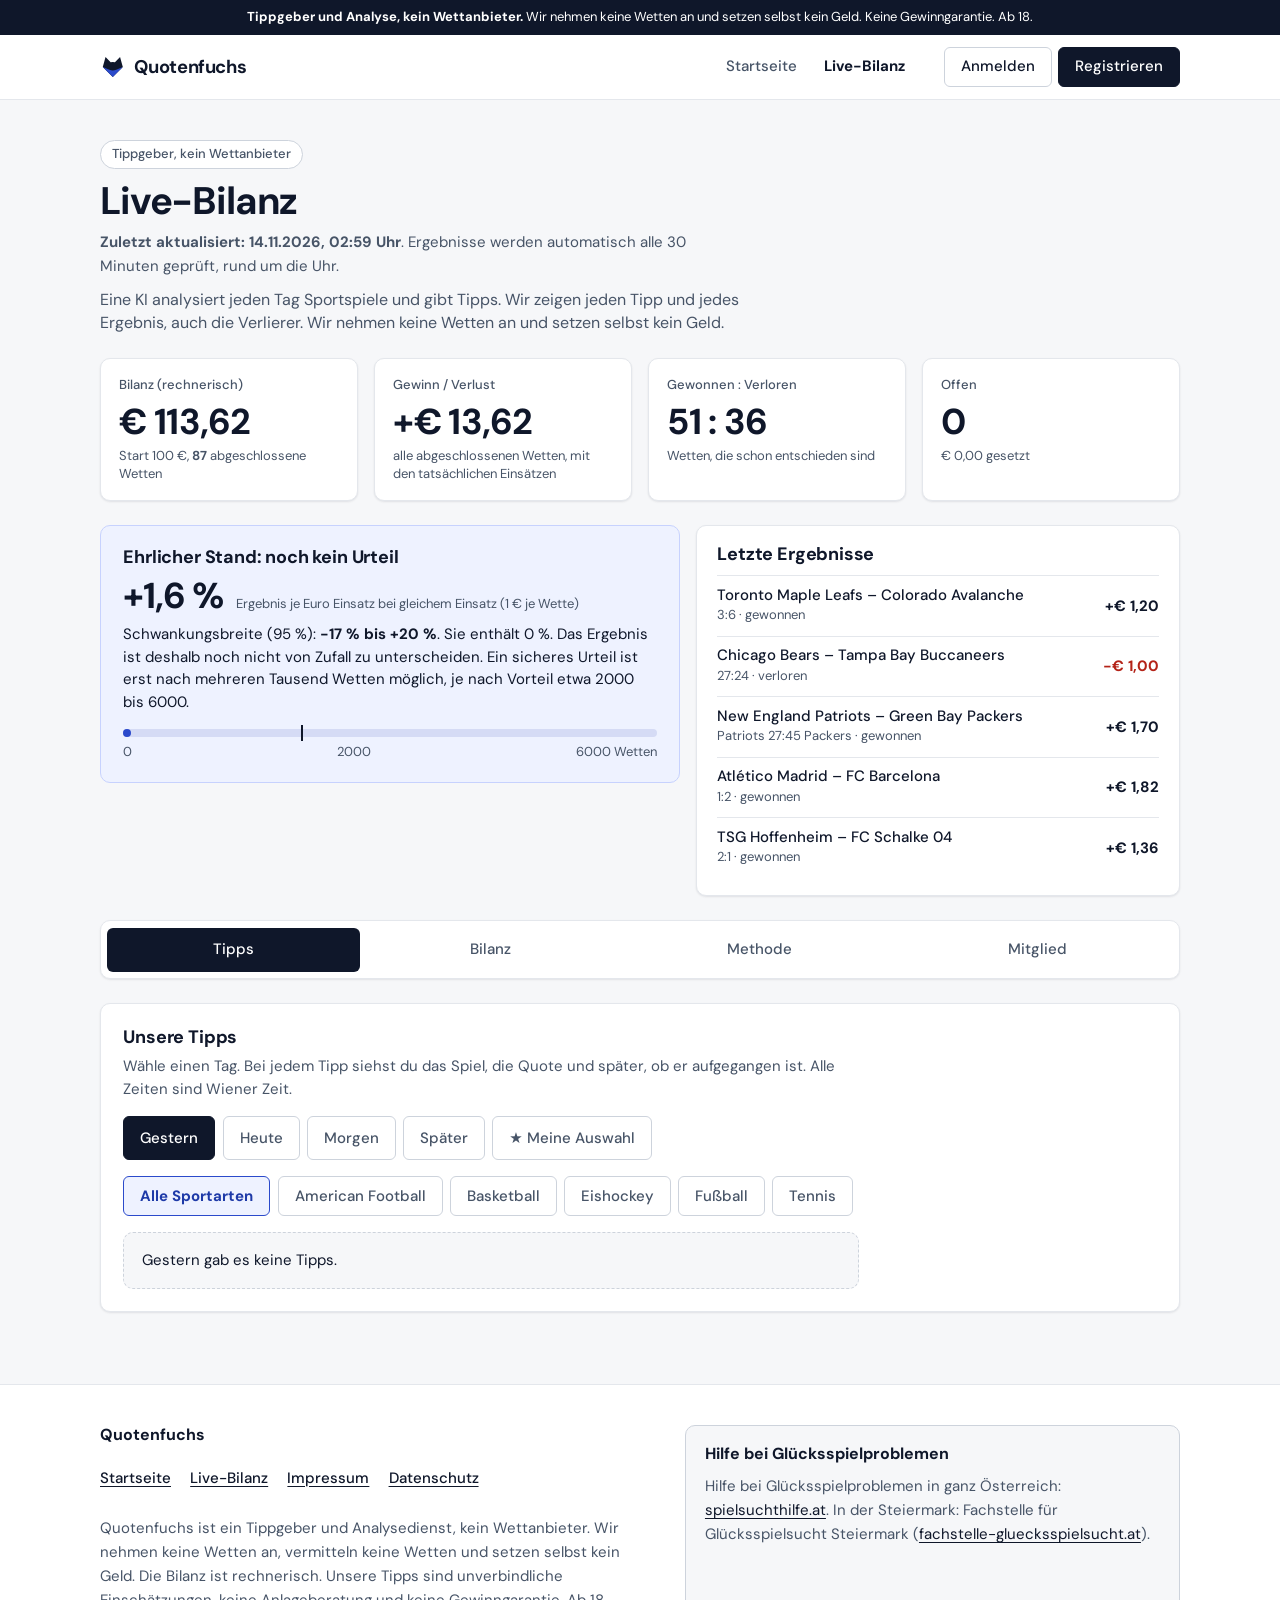
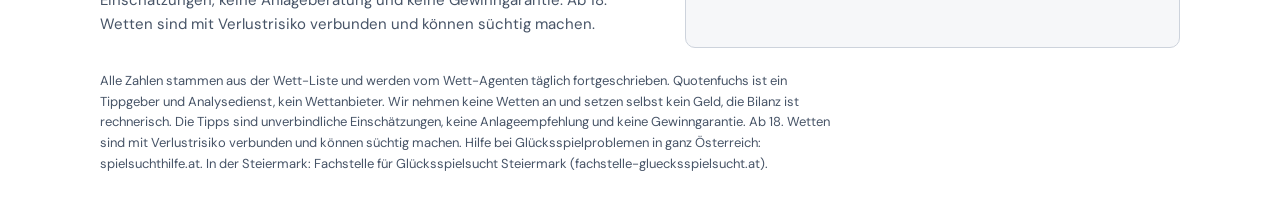
==== commit dce5739b: "Stand 2026-11-14 01:59 UTC" ====
--- a/bilanz.html
+++ b/bilanz.html
@@ -416,7 +416,7 @@
     <div class="ph-text">
       <span class="badge">Tippgeber, kein Wettanbieter</span>
       <h1>Live-Bilanz</h1>
-    <p class="sub"><b>Zuletzt aktualisiert: 13.11.2026, 22:49 Uhr</b>. Ergebnisse werden automatisch alle 30 Minuten geprüft, rund um die Uhr.</p>
+    <p class="sub"><b>Zuletzt aktualisiert: 14.11.2026, 02:59 Uhr</b>. Ergebnisse werden automatisch alle 30 Minuten geprüft, rund um die Uhr.</p>
       <p class="lead">Eine KI analysiert jeden Tag Sportspiele und gibt Tipps. Wir zeigen jeden Tipp und jedes Ergebnis, auch die Verlierer. Wir nehmen keine Wetten an und setzen selbst kein Geld.</p>
     </div>
     <div hidden><p class="big">Rechnerisch wurden aus 100 € Startwert bisher</p>
@@ -482,7 +482,7 @@
 <details class="card gloss"><summary>Stimmen unsere Wahrscheinlichkeiten? (Kalibrierung)</summary><p class="note">Bei jeder Wette schätzen wir, wie wahrscheinlich sie aufgeht. Hier siehst du, ob das hinkommt: Liegt ein Punkt auf der gestrichelten Linie, stimmt die Schätzung. Darunter heißt: Wir waren zu optimistisch. Mit so wenigen Wetten ist das nur ein erster Eindruck.</p><svg viewBox="0 0 220 220" role="img" aria-label="Kalibrierung: erwartete gegen tatsächliche Trefferquote" style="max-width:260px;width:100%"><rect x="30" y="10" width="180" height="180" fill="none" stroke="#9A9684"/><line x1="30" y1="190" x2="210" y2="10" stroke="#9A9684" stroke-dasharray="4 4"/><circle cx="64.5" cy="190.0" r="5" fill="#2440FF" fill-opacity=".6"/><circle cx="101.0" cy="131.8" r="8" fill="#2440FF" fill-opacity=".6"/><circle cx="134.9" cy="40.9" r="11" fill="#2440FF" fill-opacity=".6"/><circle cx="172.5" cy="-10.6" r="6" fill="#2440FF" fill-opacity=".6"/><text x="120" y="212" font-size="10" text-anchor="middle" fill="#565C74">erwartet (30 bis 80 %)</text><text x="8" y="100" font-size="10" fill="#565C74" transform="rotate(-90 8 100)" text-anchor="middle">tatsächlich</text></svg><div class="tablewrap"><table><thead><tr><th>Unsere Schätzung</th><th class="r">Wetten</th><th class="r">Erwartet</th><th class="r">Tatsächlich</th></tr></thead><tbody><tr><td>unter 45 %</td><td class="r">4</td><td class="r">40 %</td><td class="r">25 %</td></tr><tr><td>45 bis 55 %</td><td class="r">13</td><td class="r">50 %</td><td class="r">46 %</td></tr><tr><td>55 bis 65 %</td><td class="r">21</td><td class="r">59 %</td><td class="r">71 %</td></tr><tr><td>ab 65 %</td><td class="r">7</td><td class="r">70 %</td><td class="r">86 %</td></tr></tbody></table></div></details>
   </div>
   <div data-tab="plan" hidden>
-  <section class="card"><h2>Spielplan der nächsten Tage</h2><p class="note">Das sind die Spiele, die in den nächsten drei Tagen anstehen. Wir tippen nicht auf alle Spiele: Wir wählen aus, wo nach unserer Rechnung eine Quote besser ist als der faire Wert. Das ist ein Auswahlkriterium, kein Gewinnversprechen. Damit niemand unsere Tipps gratis kopiert, zeigen wir sie erst nach dem Spiel. Angezeigt: <b>153</b>.</p><div class="tablewrap"><table class="plan"><thead><tr><th>Anstoß</th><th>Liga</th><th>Spiel</th></tr></thead><tbody><tr><td>Fr 13.11. 23:00</td><td>basketball_ncaab</td><td>Florida St Seminoles – Texas A&amp;M-CC Islanders</td></tr><tr><td>Fr 13.11. 23:00</td><td>basketball_ncaab</td><td>Miami Hurricanes – North Alabama Lions</td></tr><tr><td>Sa 14.11. 00:00</td><td>basketball_ncaab</td><td>Rutgers Scarlet Knights – Bryant Bulldogs</td></tr><tr><td>Sa 14.11. 00:00</td><td>basketball_ncaab</td><td>Clemson Tigers – Georgetown Hoyas</td></tr><tr><td>Sa 14.11. 00:30</td><td>basketball_ncaab</td><td>Butler Bulldogs – Pittsburgh Panthers</td></tr><tr><td>Sa 14.11. 01:00</td><td>basketball_ncaab</td><td>Charlotte 49ers – Appalachian St Mountaineers</td></tr><tr><td>Sa 14.11. 01:00</td><td>basketball_ncaab</td><td>Bucknell Bison – Columbia Lions</td></tr><tr><td>Sa 14.11. 01:00</td><td>basketball_ncaab</td><td>Elon Phoenix – Chattanooga Mocs</td></tr><tr><td>Sa 14.11. 01:00</td><td>basketball_ncaab</td><td>Florida Gators – Merrimack Warriors</td></tr><tr><td>Sa 14.11. 01:00</td><td>basketball_ncaab</td><td>Florida Gulf Coast Eagles – Florida Int&#x27;l Golden Panthers</td></tr><tr><td>Sa 14.11. 01:00</td><td>basketball_ncaab</td><td>Fordham Rams – LIU Sharks</td></tr><tr><td>Sa 14.11. 01:00</td><td>basketball_ncaab</td><td>GW Revolutionaries – Harvard Crimson</td></tr><tr><td>Sa 14.11. 01:00</td><td>basketball_ncaab</td><td>North Carolina Tar Heels – Georgia Bulldogs</td></tr><tr><td>Sa 14.11. 01:00</td><td>basketball_ncaab</td><td>Hofstra Pride – Iona Gaels</td></tr><tr><td>Sa 14.11. 01:00</td><td>basketball_ncaab</td><td>Illinois Fighting Illini – Sam Houston St Bearkats</td></tr><tr><td>Sa 14.11. 01:00</td><td>basketball_ncaab</td><td>Kentucky Wildcats – Northern Arizona Lumberjacks</td></tr><tr><td>Sa 14.11. 01:00</td><td>basketball_ncaab</td><td>Lehigh Mountain Hawks – Marist Red Foxes</td></tr><tr><td>Sa 14.11. 01:00</td><td>basketball_ncaab</td><td>Michigan St Spartans – Northern Iowa Panthers</td></tr><tr><td>Sa 14.11. 01:00</td><td>basketball_ncaab</td><td>Virginia Tech Hokies – Mt. St. Mary&#x27;s Mountaineers</td></tr><tr><td>Sa 14.11. 01:00</td><td>basketball_ncaab</td><td>NC State Wolfpack – Troy Trojans</td></tr><tr><td>Sa 14.11. 01:00</td><td>basketball_ncaab</td><td>Northeastern Huskies – Yale Bulldogs</td></tr><tr><td>Sa 14.11. 01:00</td><td>basketball_ncaab</td><td>Purdue Boilermakers – Ohio Bobcats</td></tr><tr><td>Sa 14.11. 01:00</td><td>basketball_ncaab</td><td>Vanderbilt Commodores – Prairie View Panthers</td></tr><tr><td>Sa 14.11. 01:00</td><td>basketball_ncaab</td><td>Tennessee Volunteers – Tennessee St Tigers</td></tr><tr><td>Sa 14.11. 01:00</td><td>americanfootball_ncaaf</td><td>Pittsburgh Panthers – Florida State Seminoles</td></tr><tr><td>Sa 14.11. 01:10</td><td>NBA</td><td>Indiana Pacers – New York Knicks</td></tr><tr><td>Sa 14.11. 01:10</td><td>NBA</td><td>Orlando Magic – Milwaukee Bucks</td></tr><tr><td>Sa 14.11. 01:30</td><td>basketball_ncaab</td><td>Drake Bulldogs – South Dakota Coyotes</td></tr><tr><td>Sa 14.11. 01:30</td><td>basketball_ncaab</td><td>Liberty Flames – North Carolina Central Eagles</td></tr><tr><td>Sa 14.11. 01:30</td><td>basketball_ncaab</td><td>Middle Tennessee Blue Raiders – SE Missouri St Redhawks</td></tr><tr><td>Sa 14.11. 01:30</td><td>basketball_ncaab</td><td>UConn Huskies – Ohio State Buckeyes</td></tr><tr><td>Sa 14.11. 02:00</td><td>basketball_ncaab</td><td>Tarleton State Texans – Alcorn St Braves</td></tr><tr><td>Sa 14.11. 02:00</td><td>basketball_ncaab</td><td>Arkansas Razorbacks – Central Arkansas Bears</td></tr><tr><td>Sa 14.11. 02:00</td><td>basketball_ncaab</td><td>Duke Blue Devils – SIU-Edwardsville Cougars</td></tr><tr><td>Sa 14.11. 02:00</td><td>basketball_ncaab</td><td>UCF Knights – Georgia Southern Eagles</td></tr><tr><td>Sa 14.11. 02:00</td><td>basketball_ncaab</td><td>North Dakota St Bison – Illinois St Redbirds</td></tr><tr><td>Sa 14.11. 02:00</td><td>basketball_ncaab</td><td>Maryland Terrapins – Virginia Cavaliers</td></tr><tr><td>Sa 14.11. 02:00</td><td>basketball_ncaab</td><td>TCU Horned Frogs – Milwaukee Panthers</td></tr><tr><td>Sa 14.11. 02:00</td><td>basketball_ncaab</td><td>Murray St Racers – Texas Southern Tigers</td></tr><tr><td>Sa 14.11. 02:00</td><td>basketball_ncaab</td><td>Samford Bulldogs – Wright St Raiders</td></tr><tr><td>Sa 14.11. 02:00</td><td>basketball_ncaab</td><td>Texas State Bobcats – Southern Miss Golden Eagles</td></tr><tr><td>Sa 14.11. 02:10</td><td>NBA</td><td>Chicago Bulls – Atlanta Hawks</td></tr><tr><td>Sa 14.11. 02:10</td><td>NBA</td><td>Miami Heat – Cleveland Cavaliers</td></tr><tr><td>Sa 14.11. 02:10</td><td>NBA</td><td>New Orleans Pelicans – Memphis Grizzlies</td></tr><tr><td>Sa 14.11. 02:40</td><td>NBA</td><td>Houston Rockets – Utah Jazz</td></tr><tr><td>Sa 14.11. 02:45</td><td>basketball_ncaab</td><td>Omaha Mavericks – Lindenwood Lions</td></tr><tr><td>Sa 14.11. 03:00</td><td>basketball_ncaab</td><td>Alabama Crimson Tide – Seton Hall Pirates</td></tr><tr><td>Sa 14.11. 03:00</td><td>basketball_ncaab</td><td>Arizona St Sun Devils – UL Monroe Warhawks</td></tr><tr><td>Sa 14.11. 03:00</td><td>basketball_ncaab</td><td>Auburn Tigers – Arizona Wildcats</td></tr><tr><td>Sa 14.11. 03:00</td><td>basketball_ncaab</td><td>SMU Mustangs – Ball State Cardinals</td></tr><tr><td>Sa 14.11. 03:00</td><td>basketball_ncaab</td><td>Idaho Vandals – Cal Poly Mustangs</td></tr><tr><td>Sa 14.11. 03:00</td><td>basketball_ncaab</td><td>Northwestern Wildcats – DePaul Blue Demons</td></tr><tr><td>Sa 14.11. 03:00</td><td>basketball_ncaab</td><td>Mississippi St Bulldogs – Xavier Musketeers</td></tr><tr><td>Sa 14.11. 03:00</td><td>basketball_ncaab</td><td>UNLV Rebels – Stanford Cardinal</td></tr><tr><td>Sa 14.11. 03:00</td><td>americanfootball_ncaaf</td><td>UCLA Bruins – Illinois Fighting Illini</td></tr><tr><td>Sa 14.11. 03:10</td><td>NHL</td><td>Vancouver Canucks – New York Rangers</td></tr><tr><td>Sa 14.11. 03:30</td><td>basketball_ncaab</td><td>San Diego Toreros – Chicago St Cougars</td></tr><tr><td>Sa 14.11. 03:30</td><td>basketball_ncaab</td><td>Oregon St Beavers – Miss Valley St Delta Devils</td></tr><tr><td>Sa 14.11. 03:40</td><td>NBA</td><td>San Antonio Spurs – Golden State Warriors</td></tr><tr><td>Sa 14.11. 04:00</td><td>basketball_ncaab</td><td>Portland Pilots – East Texas A&amp;M Lions</td></tr><tr><td>Sa 14.11. 04:00</td><td>basketball_ncaab</td><td>Saint Mary&#x27;s Gaels – UIC Flames</td></tr><tr><td>Sa 14.11. 04:00</td><td>basketball_ncaab</td><td>Utah State Aggies – UC San Diego Tritons</td></tr><tr><td>Sa 14.11. 04:10</td><td>NBA</td><td>Sacramento Kings – Portland Trail Blazers</td></tr><tr><td>Sa 14.11. 04:10</td><td>NHL</td><td>Vegas Golden Knights – Nashville Predators</td></tr><tr><td>Sa 14.11. 04:15</td><td>americanfootball_ncaaf</td><td>Colorado Buffaloes – Houston Cougars</td></tr><tr><td>Sa 14.11. 04:30</td><td>basketball_ncaab</td><td>Cal Baptist Lancers – Arkansas-Pine Bluff Golden Lions</td></tr><tr><td>Sa 14.11. 04:40</td><td>NBA</td><td>Los Angeles Clippers – Oklahoma City Thunder</td></tr><tr><td>Sa 14.11. 15:00</td><td>soccer_uefa_nations_league</td><td>Kosovo – Israel</td></tr><tr><td>Sa 14.11. 18:00</td><td>soccer_uefa_nations_league</td><td>Georgia – Hungary</td></tr><tr><td>Sa 14.11. 18:00</td><td>soccer_uefa_nations_league</td><td>Norway – Wales</td></tr><tr><td>Sa 14.11. 18:00</td><td>americanfootball_ncaaf</td><td>Mississippi State Bulldogs – Auburn Tigers</td></tr><tr><td>Sa 14.11. 18:00</td><td>americanfootball_ncaaf</td><td>Iowa State Cyclones – Cincinnati Bearcats</td></tr><tr><td>Sa 14.11. 18:00</td><td>americanfootball_ncaaf</td><td>Miami Hurricanes – Duke Blue Devils</td></tr><tr><td>Sa 14.11. 18:00</td><td>americanfootball_ncaaf</td><td>UConn Huskies – James Madison Dukes</td></tr><tr><td>Sa 14.11. 18:00</td><td>americanfootball_ncaaf</td><td>Maryland Terrapins – Wisconsin Badgers</td></tr><tr><td>Sa 14.11. 18:00</td><td>americanfootball_ncaaf</td><td>NC State Wolfpack – Syracuse Orange</td></tr><tr><td>Sa 14.11. 18:00</td><td>americanfootball_ncaaf</td><td>Ohio State Buckeyes – Northwestern Wildcats</td></tr><tr><td>Sa 14.11. 18:00</td><td>americanfootball_ncaaf</td><td>SMU Mustangs – Wake Forest Demon Deacons</td></tr><tr><td>Sa 14.11. 18:30</td><td>americanfootball_ncaaf</td><td>Clemson Tigers – Georgia Tech Yellow Jackets</td></tr><tr><td>Sa 14.11. 18:30</td><td>americanfootball_ncaaf</td><td>Rutgers Scarlet Knights – Nebraska Cornhuskers</td></tr><tr><td>Sa 14.11. 18:45</td><td>americanfootball_ncaaf</td><td>Vanderbilt Commodores – Alabama Crimson Tide</td></tr><tr><td>Sa 14.11. 19:00</td><td>NHL</td><td>Carolina Hurricanes – Seattle Kraken</td></tr><tr><td>Sa 14.11. 19:00</td><td>americanfootball_ncaaf</td><td>Coastal Carolina Chanticleers – Arkansas State Red Wolves</td></tr><tr><td>Sa 14.11. 19:00</td><td>americanfootball_ncaaf</td><td>Charlotte 49ers – East Carolina Pirates</td></tr><tr><td>Sa 14.11. 19:00</td><td>americanfootball_ncaaf</td><td>Temple Owls – UAB Blazers</td></tr><tr><td>Sa 14.11. 20:00</td><td>americanfootball_ncaaf</td><td>TCU Horned Frogs – Kansas State Wildcats</td></tr><tr><td>Sa 14.11. 20:00</td><td>americanfootball_ncaaf</td><td>Sam Houston State Bearkats – Kennesaw State Owls</td></tr><tr><td>Sa 14.11. 20:00</td><td>americanfootball_ncaaf</td><td>Rice Owls – Tulane Green Wave</td></tr><tr><td>Sa 14.11. 20:45</td><td>soccer_uefa_nations_league</td><td>Austria – Iceland</td></tr><tr><td>Sa 14.11. 20:45</td><td>soccer_uefa_nations_league</td><td>Austria – Republic of Ireland</td></tr><tr><td>Sa 14.11. 20:45</td><td>soccer_uefa_nations_league</td><td>Sweden – Bosnia &amp; Herzegovina</td></tr><tr><td>Sa 14.11. 20:45</td><td>soccer_uefa_nations_league</td><td>Portugal – Denmark</td></tr><tr><td>Sa 14.11. 20:45</td><td>soccer_uefa_nations_league</td><td>Northern Ireland – Ukraine</td></tr><tr><td>Sa 14.11. 20:45</td><td>soccer_uefa_nations_league</td><td>Romania – Poland</td></tr><tr><td>Sa 14.11. 21:00</td><td>americanfootball_ncaaf</td><td>Delaware Blue Hens – Florida International Panthers</td></tr><tr><td>Sa 14.11. 21:00</td><td>americanfootball_ncaaf</td><td>Missouri State Bears – New Mexico State Aggies</td></tr><tr><td>Sa 14.11. 21:00</td><td>americanfootball_ncaaf</td><td>Texas A&amp;M Aggies – Tennessee Volunteers</td></tr><tr><td>Sa 14.11. 21:30</td><td>americanfootball_ncaaf</td><td>UCF Knights – Arizona State Sun Devils</td></tr><tr><td>Sa 14.11. 21:30</td><td>americanfootball_ncaaf</td><td>BYU Cougars – Baylor Bears</td></tr><tr><td>Sa 14.11. 21:30</td><td>americanfootball_ncaaf</td><td>Notre Dame Fighting Irish – Boston College Eagles</td></tr><tr><td>Sa 14.11. 21:30</td><td>americanfootball_ncaaf</td><td>Virginia Cavaliers – California Golden Bears</td></tr><tr><td>Sa 14.11. 21:30</td><td>americanfootball_ncaaf</td><td>Tulsa Golden Hurricane – Florida Atlantic Owls</td></tr><tr><td>Sa 14.11. 21:30</td><td>americanfootball_ncaaf</td><td>Georgia Bulldogs – Missouri Tigers</td></tr><tr><td>Sa 14.11. 21:30</td><td>americanfootball_ncaaf</td><td>Georgia State Panthers – Georgia Southern Eagles</td></tr><tr><td>Sa 14.11. 21:30</td><td>americanfootball_ncaaf</td><td>Indiana Hoosiers – USC Trojans</td></tr><tr><td>Sa 14.11. 21:30</td><td>americanfootball_ncaaf</td><td>Western Kentucky Hilltoppers – Jacksonville State Gamecocks</td></tr><tr><td>Sa 14.11. 21:30</td><td>americanfootball_ncaaf</td><td>Liberty Flames – Middle Tennessee Blue Raiders</td></tr><tr><td>Sa 14.11. 21:30</td><td>americanfootball_ncaaf</td><td>Oregon Ducks – Michigan Wolverines</td></tr><tr><td>Sa 14.11. 21:30</td><td>americanfootball_ncaaf</td><td>Northern Illinois Huskies – Nevada Wolf Pack</td></tr><tr><td>Sa 14.11. 22:00</td><td>americanfootball_ncaaf</td><td>Texas State Bobcats – Fresno State Bulldogs</td></tr><tr><td>Sa 14.11. 22:15</td><td>americanfootball_ncaaf</td><td>Michigan State Spartans – Washington Huskies</td></tr><tr><td>Sa 14.11. 22:15</td><td>americanfootball_ncaaf</td><td>Oklahoma Sooners – Ole Miss Rebels</td></tr><tr><td>Sa 14.11. 23:00</td><td>americanfootball_ncaaf</td><td>Louisiana Tech Bulldogs – Southern Mississippi Golden Eagles</td></tr><tr><td>Sa 14.11. 23:30</td><td>americanfootball_ncaaf</td><td>West Virginia Mountaineers – Kansas Jayhawks</td></tr><tr><td>So 15.11. 00:00</td><td>americanfootball_ncaaf</td><td>Marshall Thundering Herd – Appalachian State Mountaineers</td></tr><tr><td>So 15.11. 00:00</td><td>americanfootball_ncaaf</td><td>Boise State Broncos – Oregon State Beavers</td></tr><tr><td>So 15.11. 00:15</td><td>americanfootball_ncaaf</td><td>Kentucky Wildcats – Florida Gators</td></tr><tr><td>So 15.11. 01:00</td><td>americanfootball_ncaaf</td><td>Air Force Falcons – San Jose State Spartans</td></tr><tr><td>So 15.11. 01:00</td><td>americanfootball_ncaaf</td><td>North Carolina Tar Heels – Louisville Cardinals</td></tr><tr><td>So 15.11. 01:00</td><td>americanfootball_ncaaf</td><td>Penn State Nittany Lions – Minnesota Golden Gophers</td></tr><tr><td>So 15.11. 01:00</td><td>americanfootball_ncaaf</td><td>South Alabama Jaguars – Troy Trojans</td></tr><tr><td>So 15.11. 01:30</td><td>americanfootball_ncaaf</td><td>Arizona Wildcats – Utah Utes</td></tr><tr><td>So 15.11. 01:30</td><td>americanfootball_ncaaf</td><td>Iowa Hawkeyes – Purdue Boilermakers</td></tr><tr><td>So 15.11. 01:30</td><td>americanfootball_ncaaf</td><td>LSU Tigers – Texas Longhorns</td></tr><tr><td>So 15.11. 01:30</td><td>americanfootball_ncaaf</td><td>New Mexico Lobos – UNLV Rebels</td></tr><tr><td>So 15.11. 01:30</td><td>americanfootball_ncaaf</td><td>Virginia Tech Hokies – Stanford Cardinal</td></tr><tr><td>So 15.11. 01:45</td><td>americanfootball_ncaaf</td><td>Arkansas Razorbacks – South Carolina Gamecocks</td></tr><tr><td>So 15.11. 03:00</td><td>americanfootball_ncaaf</td><td>UTSA Roadrunners – North Texas Mean Green</td></tr><tr><td>So 15.11. 03:30</td><td>americanfootball_ncaaf</td><td>Oklahoma State Cowboys – Texas Tech Red Raiders</td></tr><tr><td>So 15.11. 03:30</td><td>americanfootball_ncaaf</td><td>San Diego State Aztecs – Utah State Aggies</td></tr><tr><td>So 15.11. 04:00</td><td>americanfootball_ncaaf</td><td>UTEP Miners – Wyoming Cowboys</td></tr><tr><td>So 15.11. 04:30</td><td>americanfootball_ncaaf</td><td>Washington State Cougars – Colorado State Rams</td></tr><tr><td>So 15.11. 05:00</td><td>americanfootball_ncaaf</td><td>Hawaii Rainbow Warriors – North Dakota State Bison</td></tr><tr><td>So 15.11. 14:00</td><td>tennis_atp_finals</td><td>Alexander Zverev – Rafael Jodar</td></tr><tr><td>So 15.11. 15:00</td><td>soccer_uefa_nations_league</td><td>Cyprus – Montenegro</td></tr><tr><td>So 15.11. 15:30</td><td>NFL</td><td>Detroit Lions – New England Patriots</td></tr><tr><td>So 15.11. 19:00</td><td>NFL</td><td>Atlanta Falcons – Kansas City Chiefs</td></tr><tr><td>So 15.11. 19:00</td><td>NFL</td><td>New York Jets – Buffalo Bills</td></tr><tr><td>So 15.11. 19:00</td><td>NFL</td><td>New Orleans Saints – Carolina Panthers</td></tr><tr><td>So 15.11. 19:00</td><td>NFL</td><td>Cleveland Browns – Houston Texans</td></tr><tr><td>So 15.11. 19:00</td><td>NFL</td><td>Green Bay Packers – Minnesota Vikings</td></tr><tr><td>So 15.11. 19:00</td><td>NFL</td><td>Indianapolis Colts – Miami Dolphins</td></tr><tr><td>So 15.11. 19:00</td><td>NFL</td><td>Tennessee Titans – Jacksonville Jaguars</td></tr><tr><td>So 15.11. 20:30</td><td>tennis_atp_finals</td><td>Ben Shelton – Arthur Fils</td></tr><tr><td>So 15.11. 20:45</td><td>soccer_uefa_nations_league</td><td>Belgium – Italy</td></tr><tr><td>So 15.11. 20:45</td><td>soccer_uefa_nations_league</td><td>Croatia – Czech Republic</td></tr><tr><td>So 15.11. 20:45</td><td>soccer_uefa_nations_league</td><td>Spain – England</td></tr><tr><td>So 15.11. 20:45</td><td>soccer_uefa_nations_league</td><td>France – Turkey</td></tr><tr><td>So 15.11. 22:05</td><td>NFL</td><td>Arizona Cardinals – Los Angeles Rams</td></tr><tr><td>So 15.11. 22:05</td><td>NFL</td><td>Las Vegas Raiders – Seattle Seahawks</td></tr><tr><td>So 15.11. 22:25</td><td>NFL</td><td>Dallas Cowboys – San Francisco 49ers</td></tr><tr><td>Mo 16.11. 02:20</td><td>NFL</td><td>Cincinnati Bengals – Pittsburgh Steelers</td></tr><tr><td>Mo 16.11. 14:00</td><td>tennis_atp_finals</td><td>Carlos Alcaraz – Frances Tiafoe</td></tr></tbody></table></div></section>
+  <section class="card"><h2>Spielplan der nächsten Tage</h2><p class="note">Das sind die Spiele, die in den nächsten drei Tagen anstehen. Wir tippen nicht auf alle Spiele: Wir wählen aus, wo nach unserer Rechnung eine Quote besser ist als der faire Wert. Das ist ein Auswahlkriterium, kein Gewinnversprechen. Damit niemand unsere Tipps gratis kopiert, zeigen wir sie erst nach dem Spiel. Angezeigt: <b>107</b>.</p><div class="tablewrap"><table class="plan"><thead><tr><th>Anstoß</th><th>Liga</th><th>Spiel</th></tr></thead><tbody><tr><td>Sa 14.11. 03:00</td><td>basketball_ncaab</td><td>Alabama Crimson Tide – Seton Hall Pirates</td></tr><tr><td>Sa 14.11. 03:00</td><td>basketball_ncaab</td><td>Arizona St Sun Devils – UL Monroe Warhawks</td></tr><tr><td>Sa 14.11. 03:00</td><td>basketball_ncaab</td><td>Auburn Tigers – Arizona Wildcats</td></tr><tr><td>Sa 14.11. 03:00</td><td>basketball_ncaab</td><td>SMU Mustangs – Ball State Cardinals</td></tr><tr><td>Sa 14.11. 03:00</td><td>basketball_ncaab</td><td>Idaho Vandals – Cal Poly Mustangs</td></tr><tr><td>Sa 14.11. 03:00</td><td>basketball_ncaab</td><td>Northwestern Wildcats – DePaul Blue Demons</td></tr><tr><td>Sa 14.11. 03:00</td><td>basketball_ncaab</td><td>Mississippi St Bulldogs – Xavier Musketeers</td></tr><tr><td>Sa 14.11. 03:00</td><td>basketball_ncaab</td><td>UNLV Rebels – Stanford Cardinal</td></tr><tr><td>Sa 14.11. 03:00</td><td>americanfootball_ncaaf</td><td>UCLA Bruins – Illinois Fighting Illini</td></tr><tr><td>Sa 14.11. 03:10</td><td>NHL</td><td>Vancouver Canucks – New York Rangers</td></tr><tr><td>Sa 14.11. 03:30</td><td>basketball_ncaab</td><td>San Diego Toreros – Chicago St Cougars</td></tr><tr><td>Sa 14.11. 03:30</td><td>basketball_ncaab</td><td>Oregon St Beavers – Miss Valley St Delta Devils</td></tr><tr><td>Sa 14.11. 03:40</td><td>NBA</td><td>San Antonio Spurs – Golden State Warriors</td></tr><tr><td>Sa 14.11. 04:00</td><td>basketball_ncaab</td><td>Portland Pilots – East Texas A&amp;M Lions</td></tr><tr><td>Sa 14.11. 04:00</td><td>basketball_ncaab</td><td>Saint Mary&#x27;s Gaels – UIC Flames</td></tr><tr><td>Sa 14.11. 04:00</td><td>basketball_ncaab</td><td>Utah State Aggies – UC San Diego Tritons</td></tr><tr><td>Sa 14.11. 04:10</td><td>NBA</td><td>Sacramento Kings – Portland Trail Blazers</td></tr><tr><td>Sa 14.11. 04:10</td><td>NHL</td><td>Vegas Golden Knights – Nashville Predators</td></tr><tr><td>Sa 14.11. 04:15</td><td>americanfootball_ncaaf</td><td>Colorado Buffaloes – Houston Cougars</td></tr><tr><td>Sa 14.11. 04:30</td><td>basketball_ncaab</td><td>Cal Baptist Lancers – Arkansas-Pine Bluff Golden Lions</td></tr><tr><td>Sa 14.11. 04:40</td><td>NBA</td><td>Los Angeles Clippers – Oklahoma City Thunder</td></tr><tr><td>Sa 14.11. 15:00</td><td>soccer_uefa_nations_league</td><td>Kosovo – Israel</td></tr><tr><td>Sa 14.11. 18:00</td><td>soccer_uefa_nations_league</td><td>Georgia – Hungary</td></tr><tr><td>Sa 14.11. 18:00</td><td>soccer_uefa_nations_league</td><td>Norway – Wales</td></tr><tr><td>Sa 14.11. 18:00</td><td>americanfootball_ncaaf</td><td>Mississippi State Bulldogs – Auburn Tigers</td></tr><tr><td>Sa 14.11. 18:00</td><td>americanfootball_ncaaf</td><td>Iowa State Cyclones – Cincinnati Bearcats</td></tr><tr><td>Sa 14.11. 18:00</td><td>americanfootball_ncaaf</td><td>Miami Hurricanes – Duke Blue Devils</td></tr><tr><td>Sa 14.11. 18:00</td><td>americanfootball_ncaaf</td><td>UConn Huskies – James Madison Dukes</td></tr><tr><td>Sa 14.11. 18:00</td><td>americanfootball_ncaaf</td><td>Maryland Terrapins – Wisconsin Badgers</td></tr><tr><td>Sa 14.11. 18:00</td><td>americanfootball_ncaaf</td><td>NC State Wolfpack – Syracuse Orange</td></tr><tr><td>Sa 14.11. 18:00</td><td>americanfootball_ncaaf</td><td>Ohio State Buckeyes – Northwestern Wildcats</td></tr><tr><td>Sa 14.11. 18:00</td><td>americanfootball_ncaaf</td><td>SMU Mustangs – Wake Forest Demon Deacons</td></tr><tr><td>Sa 14.11. 18:30</td><td>americanfootball_ncaaf</td><td>Clemson Tigers – Georgia Tech Yellow Jackets</td></tr><tr><td>Sa 14.11. 18:30</td><td>americanfootball_ncaaf</td><td>Rutgers Scarlet Knights – Nebraska Cornhuskers</td></tr><tr><td>Sa 14.11. 18:45</td><td>americanfootball_ncaaf</td><td>Vanderbilt Commodores – Alabama Crimson Tide</td></tr><tr><td>Sa 14.11. 19:00</td><td>NHL</td><td>Carolina Hurricanes – Seattle Kraken</td></tr><tr><td>Sa 14.11. 19:00</td><td>americanfootball_ncaaf</td><td>Coastal Carolina Chanticleers – Arkansas State Red Wolves</td></tr><tr><td>Sa 14.11. 19:00</td><td>americanfootball_ncaaf</td><td>Charlotte 49ers – East Carolina Pirates</td></tr><tr><td>Sa 14.11. 19:00</td><td>americanfootball_ncaaf</td><td>Temple Owls – UAB Blazers</td></tr><tr><td>Sa 14.11. 20:00</td><td>americanfootball_ncaaf</td><td>TCU Horned Frogs – Kansas State Wildcats</td></tr><tr><td>Sa 14.11. 20:00</td><td>americanfootball_ncaaf</td><td>Sam Houston State Bearkats – Kennesaw State Owls</td></tr><tr><td>Sa 14.11. 20:00</td><td>americanfootball_ncaaf</td><td>Rice Owls – Tulane Green Wave</td></tr><tr><td>Sa 14.11. 20:45</td><td>soccer_uefa_nations_league</td><td>Austria – Iceland</td></tr><tr><td>Sa 14.11. 20:45</td><td>soccer_uefa_nations_league</td><td>Austria – Republic of Ireland</td></tr><tr><td>Sa 14.11. 20:45</td><td>soccer_uefa_nations_league</td><td>Sweden – Bosnia &amp; Herzegovina</td></tr><tr><td>Sa 14.11. 20:45</td><td>soccer_uefa_nations_league</td><td>Portugal – Denmark</td></tr><tr><td>Sa 14.11. 20:45</td><td>soccer_uefa_nations_league</td><td>Northern Ireland – Ukraine</td></tr><tr><td>Sa 14.11. 20:45</td><td>soccer_uefa_nations_league</td><td>Romania – Poland</td></tr><tr><td>Sa 14.11. 21:00</td><td>americanfootball_ncaaf</td><td>Delaware Blue Hens – Florida International Panthers</td></tr><tr><td>Sa 14.11. 21:00</td><td>americanfootball_ncaaf</td><td>Missouri State Bears – New Mexico State Aggies</td></tr><tr><td>Sa 14.11. 21:00</td><td>americanfootball_ncaaf</td><td>Texas A&amp;M Aggies – Tennessee Volunteers</td></tr><tr><td>Sa 14.11. 21:30</td><td>americanfootball_ncaaf</td><td>UCF Knights – Arizona State Sun Devils</td></tr><tr><td>Sa 14.11. 21:30</td><td>americanfootball_ncaaf</td><td>BYU Cougars – Baylor Bears</td></tr><tr><td>Sa 14.11. 21:30</td><td>americanfootball_ncaaf</td><td>Notre Dame Fighting Irish – Boston College Eagles</td></tr><tr><td>Sa 14.11. 21:30</td><td>americanfootball_ncaaf</td><td>Virginia Cavaliers – California Golden Bears</td></tr><tr><td>Sa 14.11. 21:30</td><td>americanfootball_ncaaf</td><td>Tulsa Golden Hurricane – Florida Atlantic Owls</td></tr><tr><td>Sa 14.11. 21:30</td><td>americanfootball_ncaaf</td><td>Georgia Bulldogs – Missouri Tigers</td></tr><tr><td>Sa 14.11. 21:30</td><td>americanfootball_ncaaf</td><td>Georgia State Panthers – Georgia Southern Eagles</td></tr><tr><td>Sa 14.11. 21:30</td><td>americanfootball_ncaaf</td><td>Indiana Hoosiers – USC Trojans</td></tr><tr><td>Sa 14.11. 21:30</td><td>americanfootball_ncaaf</td><td>Western Kentucky Hilltoppers – Jacksonville State Gamecocks</td></tr><tr><td>Sa 14.11. 21:30</td><td>americanfootball_ncaaf</td><td>Liberty Flames – Middle Tennessee Blue Raiders</td></tr><tr><td>Sa 14.11. 21:30</td><td>americanfootball_ncaaf</td><td>Oregon Ducks – Michigan Wolverines</td></tr><tr><td>Sa 14.11. 21:30</td><td>americanfootball_ncaaf</td><td>Northern Illinois Huskies – Nevada Wolf Pack</td></tr><tr><td>Sa 14.11. 22:00</td><td>americanfootball_ncaaf</td><td>Texas State Bobcats – Fresno State Bulldogs</td></tr><tr><td>Sa 14.11. 22:15</td><td>americanfootball_ncaaf</td><td>Michigan State Spartans – Washington Huskies</td></tr><tr><td>Sa 14.11. 22:15</td><td>americanfootball_ncaaf</td><td>Oklahoma Sooners – Ole Miss Rebels</td></tr><tr><td>Sa 14.11. 23:00</td><td>americanfootball_ncaaf</td><td>Louisiana Tech Bulldogs – Southern Mississippi Golden Eagles</td></tr><tr><td>Sa 14.11. 23:30</td><td>americanfootball_ncaaf</td><td>West Virginia Mountaineers – Kansas Jayhawks</td></tr><tr><td>So 15.11. 00:00</td><td>americanfootball_ncaaf</td><td>Marshall Thundering Herd – Appalachian State Mountaineers</td></tr><tr><td>So 15.11. 00:00</td><td>americanfootball_ncaaf</td><td>Boise State Broncos – Oregon State Beavers</td></tr><tr><td>So 15.11. 00:15</td><td>americanfootball_ncaaf</td><td>Kentucky Wildcats – Florida Gators</td></tr><tr><td>So 15.11. 01:00</td><td>americanfootball_ncaaf</td><td>Air Force Falcons – San Jose State Spartans</td></tr><tr><td>So 15.11. 01:00</td><td>americanfootball_ncaaf</td><td>North Carolina Tar Heels – Louisville Cardinals</td></tr><tr><td>So 15.11. 01:00</td><td>americanfootball_ncaaf</td><td>Penn State Nittany Lions – Minnesota Golden Gophers</td></tr><tr><td>So 15.11. 01:00</td><td>americanfootball_ncaaf</td><td>South Alabama Jaguars – Troy Trojans</td></tr><tr><td>So 15.11. 01:30</td><td>americanfootball_ncaaf</td><td>Arizona Wildcats – Utah Utes</td></tr><tr><td>So 15.11. 01:30</td><td>americanfootball_ncaaf</td><td>Iowa Hawkeyes – Purdue Boilermakers</td></tr><tr><td>So 15.11. 01:30</td><td>americanfootball_ncaaf</td><td>LSU Tigers – Texas Longhorns</td></tr><tr><td>So 15.11. 01:30</td><td>americanfootball_ncaaf</td><td>New Mexico Lobos – UNLV Rebels</td></tr><tr><td>So 15.11. 01:30</td><td>americanfootball_ncaaf</td><td>Virginia Tech Hokies – Stanford Cardinal</td></tr><tr><td>So 15.11. 01:45</td><td>americanfootball_ncaaf</td><td>Arkansas Razorbacks – South Carolina Gamecocks</td></tr><tr><td>So 15.11. 03:00</td><td>americanfootball_ncaaf</td><td>UTSA Roadrunners – North Texas Mean Green</td></tr><tr><td>So 15.11. 03:30</td><td>americanfootball_ncaaf</td><td>Oklahoma State Cowboys – Texas Tech Red Raiders</td></tr><tr><td>So 15.11. 03:30</td><td>americanfootball_ncaaf</td><td>San Diego State Aztecs – Utah State Aggies</td></tr><tr><td>So 15.11. 04:00</td><td>americanfootball_ncaaf</td><td>UTEP Miners – Wyoming Cowboys</td></tr><tr><td>So 15.11. 04:30</td><td>americanfootball_ncaaf</td><td>Washington State Cougars – Colorado State Rams</td></tr><tr><td>So 15.11. 05:00</td><td>americanfootball_ncaaf</td><td>Hawaii Rainbow Warriors – North Dakota State Bison</td></tr><tr><td>So 15.11. 14:00</td><td>tennis_atp_finals</td><td>Alexander Zverev – Rafael Jodar</td></tr><tr><td>So 15.11. 15:00</td><td>soccer_uefa_nations_league</td><td>Cyprus – Montenegro</td></tr><tr><td>So 15.11. 15:30</td><td>NFL</td><td>Detroit Lions – New England Patriots</td></tr><tr><td>So 15.11. 19:00</td><td>NFL</td><td>Atlanta Falcons – Kansas City Chiefs</td></tr><tr><td>So 15.11. 19:00</td><td>NFL</td><td>New York Jets – Buffalo Bills</td></tr><tr><td>So 15.11. 19:00</td><td>NFL</td><td>New Orleans Saints – Carolina Panthers</td></tr><tr><td>So 15.11. 19:00</td><td>NFL</td><td>Cleveland Browns – Houston Texans</td></tr><tr><td>So 15.11. 19:00</td><td>NFL</td><td>Green Bay Packers – Minnesota Vikings</td></tr><tr><td>So 15.11. 19:00</td><td>NFL</td><td>Indianapolis Colts – Miami Dolphins</td></tr><tr><td>So 15.11. 19:00</td><td>NFL</td><td>Tennessee Titans – Jacksonville Jaguars</td></tr><tr><td>So 15.11. 20:30</td><td>tennis_atp_finals</td><td>Ben Shelton – Arthur Fils</td></tr><tr><td>So 15.11. 20:45</td><td>soccer_uefa_nations_league</td><td>Belgium – Italy</td></tr><tr><td>So 15.11. 20:45</td><td>soccer_uefa_nations_league</td><td>Croatia – Czech Republic</td></tr><tr><td>So 15.11. 20:45</td><td>soccer_uefa_nations_league</td><td>Spain – England</td></tr><tr><td>So 15.11. 20:45</td><td>soccer_uefa_nations_league</td><td>France – Turkey</td></tr><tr><td>So 15.11. 22:05</td><td>NFL</td><td>Arizona Cardinals – Los Angeles Rams</td></tr><tr><td>So 15.11. 22:05</td><td>NFL</td><td>Las Vegas Raiders – Seattle Seahawks</td></tr><tr><td>So 15.11. 22:25</td><td>NFL</td><td>Dallas Cowboys – San Francisco 49ers</td></tr><tr><td>Mo 16.11. 02:20</td><td>NFL</td><td>Cincinnati Bengals – Pittsburgh Steelers</td></tr><tr><td>Mo 16.11. 14:00</td><td>tennis_atp_finals</td><td>Carlos Alcaraz – Frances Tiafoe</td></tr></tbody></table></div></section>
   <section class="card" style="display:none">
     <h2>Kommende Spiele (Tipp noch verborgen)</h2>
     <p class="note">Damit die Tipps nicht gratis weitergegeben werden, zeigen wir sie erst nach dem Spiel. Bei neuen Tipps veröffentlichen wir vorab einen <b>Prüfwert</b>; er zeigt, dass der Tipp schon vorher feststand (ältere Wetten haben keinen Zeitnachweis): Er wird jetzt veröffentlicht, und nach dem Spiel kann jeder nachrechnen, dass er zum Tipp passt (siehe unten). Angezeigt: <b data-count="offene">—</b>.</p>
@@ -644,7 +644,7 @@
   <div class="qf-wrap"><p class="small" style="margin:1.4rem 0 0;max-width:46rem">Alle Zahlen stammen aus der Wett-Liste und werden vom Wett-Agenten täglich fortgeschrieben. Quotenfuchs ist ein Tippgeber und Analysedienst, kein Wettanbieter. Wir nehmen keine Wetten an und setzen selbst kein Geld, die Bilanz ist rechnerisch. Die Tipps sind unverbindliche Einschätzungen, keine Anlageempfehlung und keine Gewinngarantie. Ab 18. Wetten sind mit Verlustrisiko verbunden und können süchtig machen. Hilfe bei Glücksspielproblemen in ganz Österreich: spielsuchthilfe.at. In der Steiermark: Fachstelle für Glücksspielsucht Steiermark (fachstelle-gluecksspielsucht.at).</p></div>
 </footer>
 </div>
-<script id="data" type="application/json">{"rows": [{"nr": 1, "datum": "2026-10-31T01:00", "spiel": "Calgary Flames – Seattle Kraken", "ergebnis": "6:2", "wettart": "Seattle Teamtotal 1. Drittel Über 0,5", "quote": 1.48, "einsatz": 2, "status": "Gewonnen", "sport": "Eishockey", "liga": "NHL", "typ": "Sonstige", "buchmacher": "unbekannt", "konfidenz": 2, "eigene_wahrsch": null, "faire_wahrsch": null, "beste_marktquote": null, "gewinn": 0.96, "beleg": "vor-git", "eingetragen_git": null, "abgerechnet_git": "2026-11-07T21:56:28+01:00", "begruendung": "Seattle traf in den letzten 8 Spielen immer im 1. Drittel; Anbieter laut Quelle nicht genannt", "news": "Vorab nicht geprüft (vor Einführung des News-Checks)", "lernnotiz": "Seattle traf im 1. Drittel (1:1), Wette durch; Spiel danach klar an Calgary.", "commit": "d05c61763d1cb006673d1a0bdb9d0eb0b86260f34487a3b4df3f92a8fb84541a", "salt": "620bf62e5675e5dc"}, {"nr": 2, "datum": "2026-10-31T13:30", "spiel": "FC Chelsea – Manchester United", "ergebnis": "2:0", "wettart": "Sieg Chelsea", "quote": 1.8, "einsatz": 2, "status": "Gewonnen", "sport": "Fußball", "liga": "Premier League", "typ": "1X2", "buchmacher": "Betano", "konfidenz": 3, "eigene_wahrsch": null, "faire_wahrsch": null, "beste_marktquote": null, "gewinn": 1.6, "beleg": "vor-git", "eingetragen_git": null, "abgerechnet_git": "2026-11-07T21:56:28+01:00", "begruendung": "Man United seit 8 Pflichtspielen sieglos, Chelsea gewann 4 von 6 an der Stamford Bridge", "news": "Vorab nicht geprüft (vor Einführung des News-Checks)", "lernnotiz": "Sieg Chelsea wie erwartet.", "commit": "25cea21ec632f2a012a9875564b751c9f7ac87e97ce9f7f40cedee0ed77e73bf", "salt": "b3c0a54c10d258d9"}, {"nr": 3, "datum": "2026-10-31T14:00", "spiel": "UD Levante – Atlético Madrid", "ergebnis": "0:2", "wettart": "Sieg Atlético Madrid", "quote": 1.5, "einsatz": 3, "status": "Gewonnen", "sport": "Fußball", "liga": "La Liga", "typ": "1X2", "buchmacher": "Tipico", "konfidenz": 3, "eigene_wahrsch": null, "faire_wahrsch": null, "beste_marktquote": null, "gewinn": 1.5, "beleg": "vor-git", "eingetragen_git": null, "abgerechnet_git": "2026-11-07T21:56:28+01:00", "begruendung": "Atlético als Favorit, Expected-Goals-Vorteil laut Analysen", "news": "Vorab nicht geprüft (vor Einführung des News-Checks)", "lernnotiz": "Favorit gewann klar, Sieg Atlético ohne Probleme.", "commit": "23afa6d3e81ce64e3c5020e270dabd626c219b0da9d8d4333fb659daf9da4eea", "salt": "02f16d70d712552a"}, {"nr": 4, "datum": "2026-10-31T15:30", "spiel": "Bayer Leverkusen – VfB Stuttgart", "ergebnis": "2:4", "wettart": "Über 3,5 Tore", "quote": 1.76, "einsatz": 5, "status": "Gewonnen", "sport": "Fußball", "liga": "Bundesliga", "typ": "Über/Unter", "buchmacher": "bet365", "konfidenz": 3, "eigene_wahrsch": null, "faire_wahrsch": null, "beste_marktquote": null, "gewinn": 3.8, "beleg": "vor-git", "eingetragen_git": null, "abgerechnet_git": "2026-11-07T21:56:28+01:00", "begruendung": "Leverkusen offensivstark, Stuttgart anfällig in der Abwehr", "news": "Vorab nicht geprüft (vor Einführung des News-Checks)", "lernnotiz": "6 Tore, Über 3,5 klar erreicht.", "commit": "fb0c6ef02b9d727950d3f0e8ac254f2753cbee05f752702898921e3f0f89d583", "salt": "81520e783b55641c"}, {"nr": 5, "datum": "2026-10-31T15:30", "spiel": "Borussia Mönchengladbach – SC Paderborn", "ergebnis": "0:0", "wettart": "Doppelte Chance 1X & Beide treffen", "quote": 1.91, "einsatz": 1, "status": "Verloren", "sport": "Fußball", "liga": "Bundesliga", "typ": "Kombi", "buchmacher": "NEO.bet", "konfidenz": 2, "eigene_wahrsch": null, "faire_wahrsch": null, "beste_marktquote": null, "gewinn": -1, "beleg": "vor-git", "eingetragen_git": null, "abgerechnet_git": "2026-11-07T21:56:28+01:00", "begruendung": "Gladbach mit den meisten Gegentoren (22), Paderborn traf in 3 der letzten 4 Spiele", "news": "Vorab nicht geprüft (vor Einführung des News-Checks)", "lernnotiz": "Kein Tor: Kombi mit „Beide treffen“ ist riskant, Kombiwetten weiter beobachten.", "commit": "30c2fb23e077ff0ac22f95e33affd79576d80e5048968bc83a5cc3f059938f46", "salt": "a9545034b43ae14d"}, {"nr": 6, "datum": "2026-10-31T16:00", "spiel": "Manchester City – Brighton", "ergebnis": "0:1", "wettart": "Über 2,5 Tore & Beide treffen", "quote": 1.65, "einsatz": 2, "status": "Verloren", "sport": "Fußball", "liga": "Premier League", "typ": "Kombi", "buchmacher": "Betano", "konfidenz": 3, "eigene_wahrsch": null, "faire_wahrsch": null, "beste_marktquote": null, "gewinn": -2, "beleg": "vor-git", "eingetragen_git": null, "abgerechnet_git": "2026-11-07T21:56:28+01:00", "begruendung": "In den letzten 5 Duellen trafen immer beide Teams, zuletzt 2:2 im Ligapokal", "news": "Vorab nicht geprüft (vor Einführung des News-Checks)", "lernnotiz": "Nur 1 Tor, Kombi mit „Beide treffen“ geplatzt.", "commit": "c8687c514b945887107eefe4fcfbab942b2d32d685ae9bbd5abf3cc1bbf0b4cf", "salt": "97a35e2864a9f930"}, {"nr": 7, "datum": "2026-10-31T16:00", "spiel": "AFC Bournemouth – Leeds United", "ergebnis": "2:0", "wettart": "Doppelte Chance 1X & Unter 4,5 Tore", "quote": 1.5, "einsatz": 2, "status": "Gewonnen", "sport": "Fußball", "liga": "Premier League", "typ": "Kombi", "buchmacher": "Winamax", "konfidenz": 3, "eigene_wahrsch": null, "faire_wahrsch": null, "beste_marktquote": null, "gewinn": 1.0, "beleg": "vor-git", "eingetragen_git": null, "abgerechnet_git": "2026-11-07T21:56:28+01:00", "begruendung": "Heimvorteil, Unter 4,5 breit abgesichert", "news": "Vorab nicht geprüft (vor Einführung des News-Checks)", "lernnotiz": "Heimsieg, Unter 4,5 nie in Gefahr.", "commit": "776cf64d613ac5c8d37c33d1cdbde409893c01cab7c123792f660c71236cd1ae", "salt": "3a5b00fe599e1dcc"}, {"nr": 8, "datum": "2026-10-31T16:00", "spiel": "Brentford – Nottingham Forest", "ergebnis": "2:0", "wettart": "Beide treffen", "quote": 1.6, "einsatz": 2, "status": "Verloren", "sport": "Fußball", "liga": "Premier League", "typ": "Beide treffen", "buchmacher": "NEO.bet", "konfidenz": 3, "eigene_wahrsch": null, "faire_wahrsch": null, "beste_marktquote": null, "gewinn": -2, "beleg": "vor-git", "eingetragen_git": null, "abgerechnet_git": "2026-11-07T21:56:28+01:00", "begruendung": "In 6 von 8 Brentford-Spielen trafen beide Teams", "news": "Vorab nicht geprüft (vor Einführung des News-Checks)", "lernnotiz": "Forest traf nicht, „Beide treffen“ geplatzt.", "commit": "0566601c55c987762bcba08b18aaf2b44b14fbccfd012a7e23bba9be7e617573", "salt": "881b9fac21e5fcd2"}, {"nr": 9, "datum": "2026-10-31T16:00", "spiel": "Hull City – Ipswich Town", "ergebnis": "2:2", "wettart": "Doppelte Chance 1X", "quote": 1.5, "einsatz": 2, "status": "Gewonnen", "sport": "Fußball", "liga": "Premier League", "typ": "Doppelte Chance", "buchmacher": "Betano", "konfidenz": 2, "eigene_wahrsch": null, "faire_wahrsch": null, "beste_marktquote": null, "gewinn": 1.0, "beleg": "vor-git", "eingetragen_git": null, "abgerechnet_git": "2026-11-07T21:56:28+01:00", "begruendung": "Heimmannschaft mit sicherer Doppelter Chance", "news": "Vorab nicht geprüft (vor Einführung des News-Checks)", "lernnotiz": "Unentschieden reichte durch Doppelte Chance.", "commit": "2317c2e56dd0ef078166cdb54e818f4d73e9a3b9befd7aebb3ce47e309fab92e", "salt": "81bfb730b3d57a25"}, {"nr": 10, "datum": "2026-10-31T18:30", "spiel": "Bayern München – Borussia Dortmund", "ergebnis": "2:2", "wettart": "Unter 4,5 Tore", "quote": 1.52, "einsatz": 8, "status": "Gewonnen", "sport": "Fußball", "liga": "Bundesliga", "typ": "Über/Unter", "buchmacher": "NEO.bet", "konfidenz": 4, "eigene_wahrsch": null, "faire_wahrsch": null, "beste_marktquote": null, "gewinn": 4.16, "beleg": "vor-git", "eingetragen_git": null, "abgerechnet_git": "2026-11-07T21:56:28+01:00", "begruendung": "BVB mit bester Abwehr der Liga, Unter 4,5 in 8 von 10 direkten Duellen", "news": "Vorab nicht geprüft (vor Einführung des News-Checks)", "lernnotiz": "4 Tore, Unter 4,5 wie erwartet; BVB-Defensive stabil.", "commit": "344c7ca9e1c15bf143d77bc28ac077ca3d4ef1a0cf7390f0ad40cf0b78028dee", "salt": "97334c22c6f6a23e"}, {"nr": 11, "datum": "2026-10-31T18:30", "spiel": "Tottenham Hotspur – Crystal Palace", "ergebnis": "2:0", "wettart": "Tottenham Über 1,5 Tore", "quote": 1.5, "einsatz": 2, "status": "Gewonnen", "sport": "Fußball", "liga": "Premier League", "typ": "Über/Unter", "buchmacher": "NEO.bet", "konfidenz": 3, "eigene_wahrsch": null, "faire_wahrsch": null, "beste_marktquote": null, "gewinn": 1.0, "beleg": "vor-git", "eingetragen_git": null, "abgerechnet_git": "2026-11-07T21:56:28+01:00", "begruendung": "Palace mit der schwächsten Abwehr der Liga (19 Gegentore), Spurs im Aufwind", "news": "Vorab nicht geprüft (vor Einführung des News-Checks)", "lernnotiz": "Tottenham mit 2 Toren, Über 1,5 erreicht.", "commit": "e8a681e5cba898f23b514d2c1acc517a9551bc497b365ef91cfa93448ba35ef4", "salt": "6f2bea3cdef42afb"}, {"nr": 12, "datum": "2026-10-31T19:00", "spiel": "New York Islanders – Edmonton Oilers", "ergebnis": "0:4", "wettart": "Sieg Edmonton inkl. Verlängerung/Penaltys", "quote": 1.7, "einsatz": 3, "status": "Gewonnen", "sport": "Eishockey", "liga": "NHL", "typ": "1X2", "buchmacher": "Interwetten", "konfidenz": 3, "eigene_wahrsch": null, "faire_wahrsch": null, "beste_marktquote": null, "gewinn": 2.1, "beleg": "vor-git", "eingetragen_git": null, "abgerechnet_git": "2026-11-07T21:56:28+01:00", "begruendung": "Edmonton mit bester Offensive der NHL (4,23 Tore pro Spiel)", "news": "Vorab nicht geprüft (vor Einführung des News-Checks)", "lernnotiz": "Edmonton klar überlegen, Sieg nie in Gefahr.", "commit": "87ea2df9bd4b0937bd56907caa7669cabb3e0f1368a7708b44c77b4e7104e597", "salt": "0853867c56ca893e"}, {"nr": 13, "datum": "2026-10-31T20:45", "spiel": "AC Milan – Inter Mailand", "ergebnis": "3:1", "wettart": "Doppelte Chance X2 & Beide treffen", "quote": 1.98, "einsatz": 2, "status": "Verloren", "sport": "Fußball", "liga": "Serie A", "typ": "Kombi", "buchmacher": "Let's Bet", "konfidenz": 3, "eigene_wahrsch": null, "faire_wahrsch": null, "beste_marktquote": null, "gewinn": -2, "beleg": "vor-git", "eingetragen_git": null, "abgerechnet_git": "2026-11-07T21:56:28+01:00", "begruendung": "Inter ungeschlagen, Milan trifft ebenfalls (Gäste trafen 25-mal in 9 Ligaspielen)", "news": "Vorab nicht geprüft (vor Einführung des News-Checks)", "lernnotiz": "Inter verlor, damit auch X2 verloren; Kombi mit „Beide treffen“ zu riskant.", "commit": "e5352b353dda081b119c99a7a3206b4920ee0affcff667306888a3576d74e096", "salt": "4c09e982a09d4db7"}, {"nr": 14, "datum": "2026-11-01T14:00", "spiel": "Getafe – FC Sevilla", "ergebnis": "3:1", "wettart": "Getafe Doppelte Chance & Unter 2,5 Tore", "quote": 2.07, "einsatz": 4, "status": "Verloren", "sport": "Fußball", "liga": "La Liga", "typ": "Kombi", "buchmacher": "Betano", "konfidenz": 3, "eigene_wahrsch": null, "faire_wahrsch": null, "beste_marktquote": null, "gewinn": -4, "beleg": "vor-git", "eingetragen_git": null, "abgerechnet_git": "2026-11-07T21:56:28+01:00", "begruendung": "Getafe zu Hause ungeschlagen, alle 5 Heimspiele mit max. 2 Toren", "news": "Vorab nicht geprüft (vor Einführung des News-Checks)", "lernnotiz": "Getafe gewann, aber 4 Tore: Unter 2,5 verloren.", "commit": "97235fb5562494729512b14dcad4b9f6a112937d88a3d8c3ab60351d44419c43", "salt": "25de46b7c7f25642"}, {"nr": 15, "datum": "2026-11-01T15:00", "spiel": "Racing Straßburg – AJ Auxerre", "ergebnis": "5:1", "wettart": "Sieg Straßburg", "quote": 1.75, "einsatz": 2, "status": "Gewonnen", "sport": "Fußball", "liga": "Ligue 1", "typ": "1X2", "buchmacher": "Tipico", "konfidenz": 3, "eigene_wahrsch": null, "faire_wahrsch": null, "beste_marktquote": null, "gewinn": 1.5, "beleg": "vor-git", "eingetragen_git": null, "abgerechnet_git": "2026-11-07T21:56:28+01:00", "begruendung": "Heimspiel für Straßburg, Favorit laut Quoten", "news": "Vorab nicht geprüft (vor Einführung des News-Checks)", "lernnotiz": "Klarer Heimsieg.", "commit": "6128f2cdfe2ca3ea05ed6312196b3feaa581aafca6297544fcbf174346ed2f2f", "salt": "4d43c6497f2db200"}, {"nr": 16, "datum": "2026-11-01T15:30", "spiel": "Union Berlin – 1. FC Köln", "ergebnis": "1:1", "wettart": "Über 2,5 Tore", "quote": 1.63, "einsatz": 2, "status": "Verloren", "sport": "Fußball", "liga": "Bundesliga", "typ": "Über/Unter", "buchmacher": "unbekannt", "konfidenz": 2, "eigene_wahrsch": null, "faire_wahrsch": null, "beste_marktquote": null, "gewinn": -2, "beleg": "vor-git", "eingetragen_git": null, "abgerechnet_git": "2026-11-07T21:56:28+01:00", "begruendung": "Union mit 18 Gegentoren in 7 Spielen, Köln gewann zuletzt 5:0 im Pokal; Quote laut wettformat.com", "news": "Vorab nicht geprüft (vor Einführung des News-Checks)", "lernnotiz": "Nur 2 Tore, Über 2,5 verfehlt.", "commit": "9bb6771d6ddee9be7dace5cd8e1eb6a5cca6a5127de20f0aa81cc1a25eeb3bc4", "salt": "d0a1f3c7c375c9fd"}, {"nr": 17, "datum": "2026-11-01T17:30", "spiel": "Eintracht Frankfurt – Hamburger SV", "ergebnis": "3:1", "wettart": "Sieg Frankfurt", "quote": 1.6, "einsatz": 2, "status": "Gewonnen", "sport": "Fußball", "liga": "Bundesliga", "typ": "1X2", "buchmacher": "Betano", "konfidenz": 3, "eigene_wahrsch": null, "faire_wahrsch": null, "beste_marktquote": null, "gewinn": 1.2, "beleg": "vor-git", "eingetragen_git": null, "abgerechnet_git": "2026-11-07T21:56:28+01:00", "begruendung": "Frankfurt mit deutlich höherer xG, HSV auswärts defensiv anfällig", "news": "Vorab nicht geprüft (vor Einführung des News-Checks)", "lernnotiz": "Frankfurt dominierte.", "commit": "96375bc07646d2e51944a97b2cd8c46c8dab63480d23964eb965ddbb5a8602e0", "salt": "fba74b93adafdcf5"}, {"nr": 18, "datum": "2026-11-01T17:30", "spiel": "FC Liverpool – FC Arsenal", "ergebnis": "0:1", "wettart": "1X2: Unentschieden", "quote": 3.3, "einsatz": 3, "status": "Verloren", "sport": "Fußball", "liga": "Premier League", "typ": "1X2", "buchmacher": "bet365", "konfidenz": 2, "eigene_wahrsch": null, "faire_wahrsch": null, "beste_marktquote": null, "gewinn": -3, "beleg": "vor-git", "eingetragen_git": null, "abgerechnet_git": "2026-11-07T21:56:28+01:00", "begruendung": "Topspiel, beide Teams neutralisieren sich; hohe Quote, daher kleiner Einsatz", "news": "Arsenal ohne Saka, Saliba, Dowman (gesperrt); Liverpool ohne Frimpong, Ekitiké, Bradley. Vorab nicht systematisch geprüft.", "lernnotiz": "Arsenal gewann trotz Ausfällen (Saka, Saliba), Remis war zu optimistisch.", "commit": "4fa9989b3913050474c1d55768526d3ca7a168cf74bbf3fd2891641661988629", "salt": "e0836a8c433f2b3d"}, {"nr": 19, "datum": "2026-11-01T18:30", "spiel": "FC Elche – FC Valencia", "ergebnis": "0:1", "wettart": "Valencia trifft in der 1. Halbzeit", "quote": 2.05, "einsatz": 2, "status": "Verloren", "sport": "Fußball", "liga": "La Liga", "typ": "Sonstige", "buchmacher": "Interwetten", "konfidenz": 2, "eigene_wahrsch": null, "faire_wahrsch": null, "beste_marktquote": null, "gewinn": -2, "beleg": "vor-git", "eingetragen_git": null, "abgerechnet_git": "2026-11-07T21:56:28+01:00", "begruendung": "Elche kassierte 6 von 11 Heimgegentoren vor der Pause", "news": "Vorab nicht geprüft (vor Einführung des News-Checks)", "lernnotiz": "Valencia traf erst in der 69. Minute, nicht in der 1. Halbzeit.", "commit": "605485209c13a1d0f1fae134c7706acac24c78b1b7c8f4aa4b7cdd697010d508", "salt": "88a1ece93c01e553"}, {"nr": 20, "datum": "2026-11-01T20:45", "spiel": "Olympique Marseille – FC Toulouse", "ergebnis": "2:0", "wettart": "1X2: Sieg Marseille", "quote": 1.85, "einsatz": 5, "status": "Gewonnen", "sport": "Fußball", "liga": "Ligue 1", "typ": "1X2", "buchmacher": "Tipico", "konfidenz": 3, "eigene_wahrsch": null, "faire_wahrsch": null, "beste_marktquote": null, "gewinn": 4.25, "beleg": "vor-git", "eingetragen_git": null, "abgerechnet_git": "2026-11-07T21:56:28+01:00", "begruendung": "Heimspiel im Velodrome gegen schwächeren Gegner", "news": "Spiel lief bereits, nicht mehr geprüft.", "lernnotiz": "Heimsieg im Velodrome wie erwartet.", "commit": "eeaf78cf935311d7271593b063f3c08a64253eb063847629479324d955241038", "salt": "c0a447854987597b"}, {"nr": 21, "datum": "2026-11-01T22:05", "spiel": "Los Angeles Rams – Los Angeles Chargers", "ergebnis": "24:9", "wettart": "Handicap: Rams -6,5", "quote": 1.82, "einsatz": 4, "status": "Gewonnen", "sport": "Football", "liga": "NFL", "typ": "Handicap", "buchmacher": "unbekannt", "konfidenz": 3, "eigene_wahrsch": null, "faire_wahrsch": null, "beste_marktquote": null, "gewinn": 3.28, "beleg": "vor-git", "eingetragen_git": null, "abgerechnet_git": "2026-11-07T21:56:28+01:00", "begruendung": "Chargers sieglos, nur 15 Punkte pro Spiel; Quote laut wettfreunde.net", "news": "Rams ohne Adams, Garrett, Turner (verletzt); McDuffie, Whittington, Shelton spielen. Chargers ohne James (IR), Jackson, Shelley, Thompson. Spricht für Rams.", "lernnotiz": "Rams gewannen mit 15 Punkten, Handicap -6,5 klar geschafft.", "commit": "80bf59ea611aa581768bb376d3d96a908e2934e0be55d82a626a9636bd7c4fe2", "salt": "ef89b877455dfaea"}, {"nr": 22, "datum": "2026-11-01T22:25", "spiel": "Denver Broncos – Kansas City Chiefs", "ergebnis": "28:24", "wettart": "Unter 43,5 Punkte", "quote": 1.57, "einsatz": 4, "status": "Verloren", "sport": "Football", "liga": "NFL", "typ": "Über/Unter", "buchmacher": "unbekannt", "konfidenz": 3, "eigene_wahrsch": null, "faire_wahrsch": null, "beste_marktquote": null, "gewinn": -4, "beleg": "vor-git", "eingetragen_git": null, "abgerechnet_git": "2026-11-07T21:56:28+01:00", "begruendung": "Erwartet wird ein enges, defensives Spiel; Quote laut wettfreunde.net", "news": "Broncos ohne RJ Harvey, Hufanga; Chiefs ohne Delane, Sneed (IR), Rice zurück, Mahomes fit. Offensive der Chiefs gestärkt, Unter leicht riskanter.", "lernnotiz": "52 Punkte, Unter 43,5 klar verfehlt. Der News-Check hatte die gestärkte Chiefs-Offensive (Rice zurück) schon als Risiko genannt.", "commit": "3179a3ecd0d8d2d6a857320db3962296c22d1a231bde8be0653dbb6196a421fe", "salt": "38489b57e3a2212c"}, {"nr": 23, "datum": "2026-11-02T18:00", "spiel": "Denis Shapovalov – Karen Khachanov", "ergebnis": "4:6, 7:6, 4:1 (Aufgabe)", "wettart": "Über 21,5 Spiele", "quote": 1.6, "einsatz": 2, "status": "Gewonnen", "sport": "Tennis", "liga": "ATP Paris Masters", "typ": "Über/Unter", "buchmacher": "Interwetten", "konfidenz": 2, "eigene_wahrsch": null, "faire_wahrsch": null, "beste_marktquote": null, "gewinn": 1.2, "beleg": "vor-git", "eingetragen_git": null, "abgerechnet_git": "2026-11-07T21:56:28+01:00", "begruendung": "Zwei Aufschläger auf schnellem Hallenbelag; Risiko: Shapovalov gab 2026 dreimal verletzt auf", "news": "Beide im Hauptfeld angesetzt, keine Absage. Shapovalov gab 2026 dreimal verletzt auf, das ist das Hauptrisiko für Über 21,5.", "lernnotiz": "Shapovalov gab im 3. Satz verletzt auf (Risiko laut News-Check). 28 Spiele gespielt, Über 21,5 gewertet; je nach Anbieterregel kann Aufgabe anders zählen.", "commit": "3e66f228a81fce7e9e4b6e1f184041e1d08e47b395d07c9ef0431c84493ac573", "salt": "bee58a7fa0376b11"}, {"nr": 24, "datum": "2026-11-02T19:00", "spiel": "Ugo Humbert – Botic van de Zandschulp", "ergebnis": "7:6, 6:7, 6:3", "wettart": "Sieg Humbert", "quote": 1.6, "einsatz": 2, "status": "Gewonnen", "sport": "Tennis", "liga": "ATP Paris Masters", "typ": "1X2", "buchmacher": "Interwetten", "konfidenz": 2, "eigene_wahrsch": null, "faire_wahrsch": null, "beste_marktquote": null, "gewinn": 1.2, "beleg": "vor-git", "eingetragen_git": null, "abgerechnet_git": "2026-11-07T21:56:28+01:00", "begruendung": "Humbert führt im direkten Vergleich 5:0, aber 4 Niederlagen in Folge", "news": "Beide im Hauptfeld angesetzt, keine Absage. Humbert in Formkrise (4 Niederlagen in Folge), aber 5:0 im direkten Vergleich. Spielzeit: Nachtsession ab 19:00.", "lernnotiz": "Humbert gewann in 3 Sätzen, damit 6:0 im direkten Vergleich.", "commit": "64562ffad99eae529725417af4cdd93e657ec841f4e69494c163f015b7025fdc", "salt": "321ae1ad85dfb9df"}, {"nr": 25, "datum": "2026-11-02T21:00", "spiel": "Newcastle United – FC Everton", "ergebnis": "0:1", "wettart": "1X2: Unentschieden", "quote": 3.5, "einsatz": 1, "status": "Verloren", "sport": "Fußball", "liga": "Premier League", "typ": "1X2", "buchmacher": "Winamax", "konfidenz": 1, "eigene_wahrsch": null, "faire_wahrsch": null, "beste_marktquote": null, "gewinn": -1, "beleg": "vor-git", "eingetragen_git": null, "abgerechnet_git": "2026-11-07T21:56:28+01:00", "begruendung": "Ausgeglichenes Spiel (Newcastle 41 %, Remis 26 %, Everton 33 %); kleiner Einsatz", "news": "Newcastle ohne Livramento, Jaouen, Osula fraglich; Everton: Branthwaite (Gehirnerschütterung) und Grealish fraglich. Remis bleibt plausibel.", "lernnotiz": "Everton gewann 1:0, Remis verfehlt. Remis-/Sonderwetten bisher 0 von 3.", "commit": "21494404dcee09e2b4e858d0648094f9de9d6864a031de8419f1f64ffe382dab", "salt": "f300f670d2acb2b4"}, {"nr": 26, "datum": "2026-11-02T21:00", "spiel": "Deportivo La Coruña – CA Osasuna", "ergebnis": "2:1", "wettart": "Sieg Deportivo", "quote": 2.1, "einsatz": 1, "status": "Gewonnen", "sport": "Fußball", "liga": "La Liga", "typ": "1X2", "buchmacher": "Tipico", "konfidenz": 2, "eigene_wahrsch": null, "faire_wahrsch": null, "beste_marktquote": null, "gewinn": 1.1, "beleg": "vor-git", "eingetragen_git": null, "abgerechnet_git": "2026-11-07T21:56:28+01:00", "begruendung": "Osasuna verlor 7 der letzten 8 Auswärtsspiele; Deportivo aber seit 6 Spielen ohne Sieg", "news": "Deportivo ohne Aubameyang (Top-Torjäger), Casadó, Ede, Eddahchouri fraglich; Osasuna ohne Herrando, Del Castillo, Oroz. Deportivo ohne Aubameyang geschwächt, deshalb nur 1 € und Einschätzung der KI 2.", "lernnotiz": "Heimsieg trotz Ausfall von Aubameyang.", "commit": "86f3971ce31e11d45d5be2fee3f7fe8f4fb4c3db7ad4c28f023680ece6ef3290", "salt": "2482fd17160e91d3"}, {"nr": 27, "datum": "2026-11-03T02:15", "spiel": "Seattle Seahawks – Chicago Bears", "ergebnis": "17:34", "wettart": "Sieg Seahawks", "quote": 1.55, "einsatz": 2, "status": "Verloren", "sport": "Football", "liga": "NFL", "typ": "1X2", "buchmacher": "unbekannt", "konfidenz": 3, "eigene_wahrsch": null, "faire_wahrsch": null, "beste_marktquote": null, "gewinn": -2, "beleg": "vor-git", "eingetragen_git": null, "abgerechnet_git": "2026-11-07T21:56:28+01:00", "begruendung": "Seahawks zu Hause favorisiert; Quote laut wettfreunde.net", "news": "Bears ohne Monangai (RB) und Kmet (Saison-Aus), Williams fit, Simmons debütiert; Seahawks mit bester Pass-Defense, Darnold anfällig. Sieg Seahawks eher knapp.", "lernnotiz": "Bears gewannen klar. Ausfälle der Bears (Kmet, Monangai) waren überbewertet, NFL-Favoriten nicht allein über Verletzungen bewerten.", "commit": "4b2514b7c48f23c60bb83ecc89803d08aeaeadcf0e72addaa2034684d1135442", "salt": "f4f5fec51aa46d84"}, {"nr": 28, "datum": "2026-11-03T11:00", "spiel": "Andrey Rublev – Tomás Martín Etcheverry", "ergebnis": "6:4, 6:7, 7:6", "wettart": "Über 21,5 Spiele", "quote": 1.65, "einsatz": 2, "status": "Gewonnen", "sport": "Tennis", "liga": "ATP Paris Masters", "typ": "Über/Unter", "buchmacher": "Winamax", "konfidenz": 2, "eigene_wahrsch": null, "faire_wahrsch": null, "beste_marktquote": null, "gewinn": 1.3, "beleg": "vor-git", "eingetragen_git": null, "abgerechnet_git": "2026-11-07T21:56:28+01:00", "begruendung": "Schneller Hallenbelag, beide in langer Niederlagenserie; Quote laut tipsterio.de", "news": "Beide im Hauptfeld bestätigt, keine Absage gemeldet. Rublev ist Favorit.", "lernnotiz": "36 Spiele, Über 21,5 klar erreicht (Etcheverry gewann im Tiebreak).", "commit": "d5013f605bc2999b679feed2b1fc5a2b197474369d0914df58856d073687e134", "salt": "dba294b75e879889"}, {"nr": 29, "datum": "2026-11-03T11:00", "spiel": "Arthur Rinderknech – Francisco Cerúndolo", "ergebnis": "3:6, 7:6, 2:0 (Aufgabe)", "wettart": "Über 21,5 Spiele", "quote": 1.666, "einsatz": 2, "status": "Gewonnen", "sport": "Tennis", "liga": "ATP Paris Masters", "typ": "Über/Unter", "buchmacher": "bwin", "konfidenz": 2, "eigene_wahrsch": null, "faire_wahrsch": null, "beste_marktquote": null, "gewinn": 1.33, "beleg": "vor-git", "eingetragen_git": null, "abgerechnet_git": "2026-11-07T21:56:28+01:00", "begruendung": "Rinderknech mit 33 Tiebreaks in 2026, schneller Hallenbelag", "news": "Beide im Hauptfeld bestätigt. Rinderknech nach Bauchmuskelverletzung mit wenig Matchpraxis, offiziell keine Einschränkung.", "lernnotiz": "Cerúndolo gab im 3. Satz auf; 24 Spiele gespielt, Über 21,5 gewertet (Aufgabe-Regel je nach Anbieter prüfen).", "commit": "c85a7a5e7d1d797fe7912343c2e9eb94723727053ec42f931f06f2723a5aa3fb", "salt": "6ce4066755aea21c"}, {"nr": 30, "datum": "2026-11-03T11:00", "spiel": "Novak Djokovic – Valentin Vacherot", "ergebnis": "6:7, 7:5, 6:1", "wettart": "Über 22,5 Spiele", "quote": 1.79, "einsatz": 2, "status": "Gewonnen", "sport": "Tennis", "liga": "ATP Paris Masters", "typ": "Über/Unter", "buchmacher": "bwin", "konfidenz": 3, "eigene_wahrsch": null, "faire_wahrsch": null, "beste_marktquote": null, "gewinn": 1.58, "beleg": "vor-git", "eingetragen_git": null, "abgerechnet_git": "2026-11-07T21:56:28+01:00", "begruendung": "Djokovic Favorit (1,45), Vacherot mit starkem Aufschlag, Tiebreak möglich", "news": "Nicht in der Absageliste des Turniers (Stand 01.11.: Sinner, Auger-Aliassime, Mensik); Match im Hauptfeld angesetzt.", "lernnotiz": "32 Spiele, Über 22,5 erreicht.", "commit": "a43a2ebc5c7d54b55836315a3065eef0cb4956517d7c18cb8f71b774a8c9a862", "salt": "bdbc3532baf65be5"}, {"nr": 31, "datum": "2026-11-03T11:00", "spiel": "Alex Michelsen – Jiří Lehečka", "ergebnis": "6:7, 6:2, 6:4", "wettart": "Über 22,5 Spiele", "quote": 1.81, "einsatz": 2, "status": "Gewonnen", "sport": "Tennis", "liga": "ATP Paris Masters", "typ": "Über/Unter", "buchmacher": "Winamax", "konfidenz": 3, "eigene_wahrsch": null, "faire_wahrsch": null, "beste_marktquote": null, "gewinn": 1.62, "beleg": "vor-git", "eingetragen_git": null, "abgerechnet_git": "2026-11-07T21:56:28+01:00", "begruendung": "Zwei Aufschlagspieler auf schnellem Hallenbelag, Dreisatz-Spiel wahrscheinlich", "news": "Nicht in der Absageliste des Turniers; Match im Hauptfeld angesetzt.", "lernnotiz": "31 Spiele, Über 22,5 erreicht.", "commit": "655119e83d86e3f190191a1cf2304bf07dfb7a6072ca8a79c1a1f5cabaf92c61", "salt": "6ca4ba025d167ac7"}, {"nr": 32, "datum": "2026-11-03T11:00", "spiel": "Alejandro Davidovich Fokina – Moïse Kouamé", "ergebnis": "Absage Fokina vor dem Match", "wettart": "Davidovich Fokina −3,5 Spiele (Handicap)", "quote": 1.748, "einsatz": 2, "status": "Storniert", "sport": "Tennis", "liga": "ATP Paris Masters", "typ": "Handicap", "buchmacher": "bet-at-home", "konfidenz": 3, "eigene_wahrsch": null, "faire_wahrsch": null, "beste_marktquote": null, "gewinn": 0, "beleg": "vor-git", "eingetragen_git": null, "abgerechnet_git": "2026-11-07T21:56:28+01:00", "begruendung": "Klarer Qualitätsvorsprung, Zweisatzsieg mit mind. 4 Spielen Vorsprung erwartet", "news": "Nicht in der Absageliste des Turniers; Match im Hauptfeld angesetzt.", "lernnotiz": "Davidovich Fokina sagte vor dem Match ab, Wette annulliert (Einsatz zurück). Absagen kurz vor Turnierstart bei Tennis beachten.", "commit": "fd829b6e442a6d97b98bf2d1830887d2268569435282414206c2683fa2f7f491", "salt": "52b787f0f764c47b"}, {"nr": 33, "datum": "2026-11-03T21:00", "spiel": "Feyenoord Rotterdam – Inter Mailand", "ergebnis": "0:3", "wettart": "Sieg Inter", "quote": 1.746, "einsatz": 2, "status": "Gewonnen", "sport": "Fußball", "liga": "Champions League", "typ": "1X2", "buchmacher": "Winamax", "konfidenz": 2, "eigene_wahrsch": null, "faire_wahrsch": null, "beste_marktquote": null, "gewinn": 1.49, "beleg": "vor-git", "eingetragen_git": null, "abgerechnet_git": "2026-11-07T21:56:28+01:00", "begruendung": "Inter mit 4 Siegen aus 5 Spielen, Markt sieht Inter klar vorn", "news": "Inter ohne Lautaro, Bastoni (UEFA-Sperre), Pavard, Luis Henrique; Krankheitswelle, Derby verloren. Feyenoord ohne Beelen, Bos, Nieuwkoop. Risiko höher, Einschätzung der KI auf 2 gesenkt.", "lernnotiz": "Inter dominierte trotz Ausfällen (Lautaro, Bastoni).", "commit": "32e61d6340b5df830796511c456bac9e706b39067a2f213363c354bf4a0410cd", "salt": "1ef8da20e2c4a6de"}, {"nr": 34, "datum": "2026-11-03T21:00", "spiel": "FC Villarreal – Paris Saint-Germain", "ergebnis": "0:6", "wettart": "Sieg PSG", "quote": 1.653, "einsatz": 2, "status": "Gewonnen", "sport": "Fußball", "liga": "Champions League", "typ": "1X2", "buchmacher": "bet-at-home", "konfidenz": 3, "eigene_wahrsch": null, "faire_wahrsch": null, "beste_marktquote": null, "gewinn": 1.31, "beleg": "vor-git", "eingetragen_git": null, "abgerechnet_git": "2026-11-07T21:56:28+01:00", "begruendung": "PSG qualitativ klar stärker besetzt", "news": "PSG ohne Dembélé, Kvaratskhelia, Marquinhos, N. Mendes; Villarreal ohne G. Moreno (wahrscheinlich), Foyth, Diatta, Akhomach, Saliba fraglich. PSG bleibt klarer Favorit.", "lernnotiz": "PSG klar überlegen.", "commit": "5075605791a55a611726f3aa88f2dcbc102bc26116ba3500a9190ba23e95c4a1", "salt": "09934a2d77062b62"}, {"nr": 35, "datum": "2026-11-03T21:00", "spiel": "Manchester United – AS Rom", "ergebnis": "3:2", "wettart": "Doppelte Chance X2 (Rom/Remis)", "quote": 1.624, "einsatz": 2, "status": "Verloren", "sport": "Fußball", "liga": "Champions League", "typ": "Doppelte Chance", "buchmacher": "bet-at-home", "konfidenz": 3, "eigene_wahrsch": null, "faire_wahrsch": null, "beste_marktquote": null, "gewinn": -2, "beleg": "vor-git", "eingetragen_git": null, "abgerechnet_git": "2026-11-07T21:56:28+01:00", "begruendung": "Rom mit 4 Siegen aus 5, United seit 5 Spielen ohne Sieg", "news": "United ohne Dorgu, Šeško, Shaw, Ugarte; Roma ohne Svilar, Dybala, Pellegrini (Koné fraglich). Beide Abwehrreihen wackelig, X2 passt weiter.", "lernnotiz": "United gewann, X2 verfehlt.", "commit": "a4318824b7f858484b3c74e7553bafd85223416fd50c34fc7ebbc643de9e3967", "salt": "18b1be4481e8c045"}, {"nr": 36, "datum": "2026-11-03T21:00", "spiel": "Atlético Madrid – Bayern München", "ergebnis": "0:2", "wettart": "Doppelte Chance 1X (Atlético/Remis)", "quote": 1.715, "einsatz": 2, "status": "Verloren", "sport": "Fußball", "liga": "Champions League", "typ": "Doppelte Chance", "buchmacher": "Interwetten", "konfidenz": 2, "eigene_wahrsch": null, "faire_wahrsch": null, "beste_marktquote": null, "gewinn": -2, "beleg": "vor-git", "eingetragen_git": null, "abgerechnet_git": "2026-11-07T21:56:28+01:00", "begruendung": "Enges Spitzenspiel, Doppelte Chance gibt Absicherung", "news": "Bayern ohne Neuer, Musiala, Díaz, Saibari, Gnabry (Olise fraglich), Kompany krank; Atlético ohne Cardoso, Hjulmand (gesperrt), Koke fraglich. Stützt Doppelte Chance Atlético.", "lernnotiz": "Bayern trat mit Neuer, Kane, Olise an, die Notkader-Meldung war überholt. Ausfall-Infos kurz vor Anpfiff erneut prüfen.", "commit": "206ac65f4064332c7385c880cf7c72b705aa993ced6818c38b8298a0ecd45784", "salt": "5e4627e60b860a51"}, {"nr": 37, "datum": "2026-11-03T21:00", "spiel": "FC Barcelona – Aston Villa", "ergebnis": "3:0 (Halbzeit 1:0)", "wettart": "Über 1,5 Tore 1. Halbzeit", "quote": 1.74, "einsatz": 1, "status": "Verloren", "sport": "Fußball", "liga": "Champions League", "typ": "Über/Unter", "buchmacher": "Megapari", "konfidenz": 2, "eigene_wahrsch": null, "faire_wahrsch": null, "beste_marktquote": null, "gewinn": -1, "beleg": "vor-git", "eingetragen_git": null, "abgerechnet_git": "2026-11-07T21:56:28+01:00", "begruendung": "Über 1,5 in der 1. Halbzeit trat in allen 3 Villa-CL-Spielen ein; Barça mit Abwehrausfällen", "news": "Barça ohne Christensen, Olmo, García, Espart (Abwehr geschwächt); bei Villa laut Quellen keine Schlüsselspieler gemeldet. Stützt Torwette.", "lernnotiz": "Nur 1 Tor in der 1. Halbzeit (7. Min.), Über 1,5 in der Halbzeit verfehlt.", "commit": "7630fd7ba61085e766267ad15c1e3cc52bb5a553f9542c446f2679543b653909", "salt": "0a30ae6550567d6c"}, {"nr": 38, "datum": "2026-11-04T01:00", "spiel": "Montreal Canadiens – Winnipeg Jets", "ergebnis": "4:5", "wettart": "Winnipeg Teamtotal unter 3,5 Tore", "quote": 1.31, "einsatz": 2, "status": "Verloren", "sport": "Eishockey", "liga": "NHL", "typ": "Über/Unter", "buchmacher": "unbekannt", "konfidenz": 3, "eigene_wahrsch": null, "faire_wahrsch": null, "beste_marktquote": null, "gewinn": -2, "beleg": "vor-git", "eingetragen_git": null, "abgerechnet_git": "2026-11-07T21:56:28+01:00", "begruendung": "Winnipeg blieb in 13 von 14 Auswärtsspielen unter 3,5 Toren (Ø 2 Tore)", "news": "Ausfälle noch nicht einzeln geprüft (nur Portal-Infos), Prüfung bei der nächsten Aktualisierung.", "lernnotiz": "Winnipeg erzielte 5 Tore, Teamtotal unter 3,5 klar verfehlt.", "commit": "233723ff0481d7b96ab10eb19b622c5d0a533398a959fa0944514597278c8b20", "salt": "c0376962057c5a0a"}, {"nr": 39, "datum": "2026-11-04T01:00", "spiel": "New York Rangers – St. Louis Blues", "ergebnis": "3:1", "wettart": "St. Louis Teamtotal 1. Drittel über 0,5 Tore", "quote": 1.53, "einsatz": 2, "status": "Verloren", "sport": "Eishockey", "liga": "NHL", "typ": "Über/Unter", "buchmacher": "unbekannt", "konfidenz": 3, "eigene_wahrsch": null, "faire_wahrsch": null, "beste_marktquote": null, "gewinn": -2, "beleg": "vor-git", "eingetragen_git": null, "abgerechnet_git": "2026-11-07T21:56:28+01:00", "begruendung": "St. Louis traf in 10 von 11 Auswärtsspielen schon im 1. Drittel", "news": "Ausfälle noch nicht einzeln geprüft (nur Portal-Infos), Prüfung bei der nächsten Aktualisierung.", "lernnotiz": "St. Louis traf nicht im 1. Drittel (0:0 nach 20 Minuten), Tor erst im Schlussdrittel.", "commit": "36d17e0dcd57c462438ed444666fdb6f8c611f464401b86ba9b471a33b371126", "salt": "2c63f9adb775cfa7"}, {"nr": 40, "datum": "2026-11-04T18:45", "spiel": "Fenerbahçe Istanbul – FC Liverpool", "ergebnis": "3:2", "wettart": "Sieg Liverpool", "quote": 1.68, "einsatz": 2, "status": "Verloren", "sport": "Fußball", "liga": "Champions League", "typ": "1X2", "buchmacher": "Interwetten", "konfidenz": 3, "eigene_wahrsch": null, "faire_wahrsch": null, "beste_marktquote": null, "gewinn": -2, "beleg": "vor-git", "eingetragen_git": null, "abgerechnet_git": "2026-11-07T21:56:28+01:00", "begruendung": "Liverpool gewann die ersten 3 CL-Spiele, Fenerbahçe noch ohne Sieg", "news": "UEFA-Meldung: Fenerbahçe ohne Aké, Asensio (Oppong fraglich); Liverpool ohne Bradley, Ekitiké, Frimpong, Leoni, aber mit Wirtz, Szoboszlai und Isak. Spricht für Liverpool, Tipp bleibt.", "lernnotiz": "Fenerbahçe gewann überraschend. Favoriten mit vielen Ausfällen (Liverpool) sind riskanter als die Quote vermuten lässt.", "commit": "21de5b1546c19e34f4c829e04ee7f2801f8c2e86b52568d429efc28b6ba83c82", "salt": "97a6350b203bb716"}, {"nr": 41, "datum": "2026-11-04T21:00", "spiel": "Borussia Dortmund – Real Betis", "ergebnis": "2:1", "wettart": "Sieg Dortmund", "quote": 1.78, "einsatz": 2, "status": "Gewonnen", "sport": "Fußball", "liga": "Champions League", "typ": "1X2", "buchmacher": "Betano", "konfidenz": 3, "eigene_wahrsch": null, "faire_wahrsch": null, "beste_marktquote": null, "gewinn": 1.56, "beleg": "vor-git", "eingetragen_git": null, "abgerechnet_git": "2026-11-07T21:56:28+01:00", "begruendung": "Dortmund mit starkem Heimrecord, Guirassy 4 Tore in 3 CL-Spielen", "news": "UEFA-Meldung: Dortmund nur ohne Prates; Betis ohne Cucho Hernández und Firpo. Spricht für Dortmund, Tipp bleibt.", "lernnotiz": "Heimsieg wie erwartet.", "commit": "44d2d2393fae93f8b2dc27f19f991a7822e7c6778c1119beab5034edfecd412b", "salt": "54c98b1c9979fc7d"}, {"nr": 42, "datum": "2026-11-04T21:00", "spiel": "RB Leipzig – Manchester City", "ergebnis": "2:3", "wettart": "Doppelte Chance 1X (Leipzig/Remis)", "quote": 2.5, "einsatz": 2, "status": "Verloren", "sport": "Fußball", "liga": "Champions League", "typ": "Doppelte Chance", "buchmacher": "Coral", "konfidenz": 2, "eigene_wahrsch": null, "faire_wahrsch": null, "beste_marktquote": null, "gewinn": -2, "beleg": "vor-git", "eingetragen_git": null, "abgerechnet_git": "2026-11-07T21:56:28+01:00", "begruendung": "Leipzig 5 Heimsiege ohne Gegentor, City seit 3 Spielen ohne Sieg in 90 Min.", "news": "UEFA-Meldung: Leipzig ohne Ouédraogo (Estève fraglich); City nur ohne Semenyo, also fast komplett. Leipzig 5 Heimsiege ohne Gegentor, aber Haaland 12 Tore gegen Leipzig. Tipp bleibt, Einschätzung der KI 2.", "lernnotiz": "City gewann in Leipzig, Doppelte Chance verfehlt. Doppelte Chance auf die Außenseiter-Seite bisher 0 von 3.", "commit": "b8c30bd16068b11e337570f636f947d0f662ea57dee40342892f3d9d6c8273b6", "salt": "f2c7d7038b1f4b35"}, {"nr": 43, "datum": "2026-11-04T21:00", "spiel": "Slavia Prag – FC Arsenal", "ergebnis": "1:2", "wettart": "Handicap (1:0): Arsenal gewinnt mit mind. 2 Toren", "quote": 1.8, "einsatz": 2, "status": "Verloren", "sport": "Fußball", "liga": "Champions League", "typ": "Handicap", "buchmacher": "unbekannt", "konfidenz": 3, "eigene_wahrsch": null, "faire_wahrsch": null, "beste_marktquote": null, "gewinn": -2, "beleg": "vor-git", "eingetragen_git": null, "abgerechnet_git": "2026-11-07T21:56:28+01:00", "begruendung": "Slavia noch ohne CL-Sieg, Arsenal klarer Favorit; Quote laut buli-tipphilfe.de", "news": "UEFA-Meldung: Slavia ohne Ouanda, Piták, Schranz (Isife fraglich); Arsenal ohne Saka, Eze und Saliba fraglich. Arsenal bleibt klarer Favorit, Tipp bleibt.", "lernnotiz": "Arsenal siegte nur mit einem Tor, Handicap (1:0) verfehlt.", "commit": "8443357cf9b8d6286c8fadfb0b848fce8fd6701bfba18c4b39794b193bd13e70", "salt": "57c0f780a0716867"}, {"nr": 44, "datum": "2026-11-05T18:45", "spiel": "AC Mailand – Ferencváros Budapest", "ergebnis": "0:2", "wettart": "Milan Handicap −1,5", "quote": 1.93, "einsatz": 2, "status": "Verloren", "sport": "Fußball", "liga": "Europa League", "typ": "Handicap", "buchmacher": "bet365", "konfidenz": 2, "eigene_wahrsch": 0.42, "faire_wahrsch": null, "beste_marktquote": null, "gewinn": -2, "beleg": "vor-git", "eingetragen_git": null, "abgerechnet_git": "2026-11-07T21:56:28+01:00", "begruendung": "Milan gewann 4:0 in Salzburg, xG-Prognose 2,24 : 0,90", "news": "Milan ohne Maignan (gesperrt), Tomori und Gabbia (verletzt), Modric wird geschont; Abwehr dünn. Ferencváros mit 3 Siegen aus 3. Handicap −1,5 riskanter, Einschätzung der KI auf 2 gesenkt.", "lernnotiz": "Ferencváros gewann in San Siro 2:0, Milan trotz Favoritenrolle verloren (Ausfälle Maignan, Tomori, Gabbia). Handicap −1,5 war zu optimistisch.", "commit": "786de271384898abf2e57be371db382e7d1e3eb073c9a6496b33e0be54d9b7af", "salt": "0f02a85b90d10488"}, {"nr": 45, "datum": "2026-11-05T18:45", "spiel": "RSC Anderlecht – FC Salzburg", "ergebnis": "2:0", "wettart": "Sieg Anderlecht", "quote": 1.85, "einsatz": 2, "status": "Gewonnen", "sport": "Fußball", "liga": "Europa League", "typ": "1X2", "buchmacher": "Tipico", "konfidenz": 2, "eigene_wahrsch": 0.5, "faire_wahrsch": null, "beste_marktquote": null, "gewinn": 1.7, "beleg": "vor-git", "eingetragen_git": null, "abgerechnet_git": "2026-11-07T21:56:28+01:00", "begruendung": "Anderlecht Heimmacht, Salzburg zuletzt 0:4 gegen Milan", "news": "Ausfälle noch nicht einzeln geprüft (nur Portal-Infos), Prüfung bei der nächsten Aktualisierung.", "lernnotiz": "Heimsieg mit Kontern.", "commit": "900c6b1775d35da8f1ad6e2cea65cc07916c7e1f29fc1b80b6c4577217de3b06", "salt": "1fec7181ab077a1c"}, {"nr": 46, "datum": "2026-11-05T21:00", "spiel": "AZ Alkmaar – Juventus", "ergebnis": "1:2", "wettart": "Sieg Juventus", "quote": 1.95, "einsatz": 2, "status": "Gewonnen", "sport": "Fußball", "liga": "Europa League", "typ": "1X2", "buchmacher": "Tipico", "konfidenz": 1, "eigene_wahrsch": 0.42, "faire_wahrsch": null, "beste_marktquote": null, "gewinn": 1.9, "beleg": "vor-git", "eingetragen_git": null, "abgerechnet_git": "2026-11-07T21:56:28+01:00", "begruendung": "Juventus qualitativ stärker, Quote leicht oberhalb Marktpreis", "news": "Juventus ohne Yıldız, Thuram, Conceição, Locatelli, Grabara, Çelik, González, McKennie fraglich; AZ ohne Zoet, Resink, Smit/Hornkamp fraglich, aber 17 Europa-Heimspiele ungeschlagen. Viele Juve-Ausfälle, Einschätzung der KI auf 1 gesenkt.", "lernnotiz": "Juventus entschied das Spiel vor der Pause (0:2) trotz vieler Ausfälle; Value laut Schätzung negativ, trotzdem gewonnen.", "commit": "4e26678c85852174f1a2703a917f9d0bfcb43011b2ec6c5d576c25a5df77e747", "salt": "fb23a199eb641411"}, {"nr": 47, "datum": "2026-11-05T21:00", "spiel": "Celtic Glasgow – Beşiktaş Istanbul", "ergebnis": "3:2", "wettart": "Über 2,5 Tore", "quote": 1.692, "einsatz": 2, "status": "Gewonnen", "sport": "Fußball", "liga": "Europa League", "typ": "Über/Unter", "buchmacher": "22bet", "konfidenz": 3, "eigene_wahrsch": 0.62, "faire_wahrsch": null, "beste_marktquote": null, "gewinn": 1.38, "beleg": "vor-git", "eingetragen_git": null, "abgerechnet_git": "2026-11-07T21:56:28+01:00", "begruendung": "Alle 6 EL-Spiele beider Teams mit mind. 3 Toren, Celtic muss siegen", "news": "Celtic ohne Johnston, Yang (noch ohne Punkt in der EL, 9 Gegentore in 3 Spielen); Beşiktaş ohne Kökcü, Miretti, Akdağ (gesperrt), Rashica, Černý. Beide Abwehrreihen kassieren in jedem Spiel, Über 2,5 bleibt plausibel.", "lernnotiz": "5 Tore, beide Abwehrreihen wackelig wie erwartet.", "commit": "2158a07f9dbe6574a0ec2121a34e49946812d717e177ae1df482c5c8fa8acb8b", "salt": "6c8405180a2fffe3"}, {"nr": 48, "datum": "2026-11-05T21:00", "spiel": "SK Sturm Graz – NK Celje", "ergebnis": "2:3", "wettart": "Sieg Sturm Graz", "quote": 1.55, "einsatz": 2, "status": "Verloren", "sport": "Fußball", "liga": "Europa League", "typ": "1X2", "buchmacher": "Tipico", "konfidenz": 2, "eigene_wahrsch": 0.62, "faire_wahrsch": null, "beste_marktquote": null, "gewinn": -2, "beleg": "vor-git", "eingetragen_git": null, "abgerechnet_git": "2026-11-07T21:56:28+01:00", "begruendung": "Heimspiel gegen Celje (nur 1 Punkt aus 3 Spielen)", "news": "Ausfälle noch nicht einzeln geprüft (nur Portal-Infos), Prüfung bei der nächsten Aktualisierung.", "lernnotiz": "Celje gewann in Graz, Favoritenwette verloren.", "commit": "cb9d100f4de2323e6e836511ea9fd91896863983f3ff9a6fa8c470711581ecd0", "salt": "38ec6d8b6bec69a0"}, {"nr": 49, "datum": "2026-11-05T21:00", "spiel": "Bayer Leverkusen – Olympique Marseille", "ergebnis": "0:1", "wettart": "Sieg Leverkusen", "quote": 1.44, "einsatz": 2, "status": "Verloren", "sport": "Fußball", "liga": "Europa League", "typ": "1X2", "buchmacher": "unbekannt", "konfidenz": 2, "eigene_wahrsch": 0.6, "faire_wahrsch": null, "beste_marktquote": null, "gewinn": -2, "beleg": "vor-git", "eingetragen_git": null, "abgerechnet_git": "2026-11-07T21:56:28+01:00", "begruendung": "Heimspiel, Marseille mit Verletzten; Quote laut johnnybet.com, niedriger Wert", "news": "Leverkusen ohne Badé, Diaby, Terrier, Ben Seghir, Kofane, Doué, Eichhorn (Angriff dünn); Marseille ohne Cornelius, Kofane-ähnliche Ausfälle nicht bestätigt. Risiko erhöht, Einschätzung der KI 2.", "lernnotiz": "Marseille traf in der 77. Minute (Gouiri); Leverkusens dünner Angriff, wie im News-Check gewarnt.", "commit": "fb5e4f21c028ac10901342709836aa4c641f8cf6e4dc8d4dbbcd7d4cb84f8f5b", "salt": "c057fa84d222d545"}, {"nr": 50, "datum": "2026-11-06T03:00", "spiel": "Phoenix Suns – Orlando Magic", "ergebnis": "117:104", "wettart": "Sieg Phoenix Suns", "quote": 1.89, "einsatz": 2, "status": "Gewonnen", "sport": "Basketball", "liga": "NBA", "typ": "1X2", "buchmacher": "FanDuel", "konfidenz": 2, "eigene_wahrsch": 0.56, "faire_wahrsch": 0.5192, "beste_marktquote": 1.92, "gewinn": 1.78, "beleg": "vor-git", "eingetragen_git": null, "abgerechnet_git": "2026-11-07T21:56:28+01:00", "begruendung": "Suns Heimteam, Modell 58 % Siegchance; Magic evtl. ohne zwei Topspieler; Quote laut FanDuel Research (Moneyline auffällig, vor Anpfiff prüfen)", "news": "Orlando ohne Banchero und Suggs (laut betseeker.com, Covers). Suns: keine Ausfälle gefunden. Stützt Suns-Sieg. | Auto-Check 06.11.: Orlando ohne Banchero, Suggs, Penda; Phoenix ohne Williams, Fleming, Goodwin. Tipp ok.", "lernnotiz": "Phoenix klar vorn (117:104); Orlando ohne Banchero, Suggs, Penda wie im News-Check erwartet.", "commit": "6ad4b654a5dbfbe99445abc0e8172e034167991715105a9e92a62abcc896ae1d", "salt": "1444b4cbdd0915f4"}, {"nr": 51, "datum": "2026-11-06T14:00", "spiel": "Ben Shelton – Tommy Paul", "ergebnis": "4:6, 6:4, 3:6", "wettart": "Sieg Tommy Paul", "quote": 1.76, "einsatz": 1, "status": "Verloren", "sport": "Tennis", "liga": "ATP Paris Masters", "typ": "1X2", "buchmacher": "DraftKings", "konfidenz": 1, "eigene_wahrsch": 0.55, "faire_wahrsch": null, "beste_marktquote": null, "gewinn": -1, "beleg": "vor-git", "eingetragen_git": null, "abgerechnet_git": "2026-11-07T21:56:28+01:00", "begruendung": "Paul leichter Favorit (Modell 55 %), Value laut Schätzung leicht negativ, nur 1 € zur Datensammlung", "news": "Keine Ausfälle gemeldet.", "lernnotiz": "Shelton gewann das Viertelfinale in Paris 6:4, 4:6, 6:3; Tennis-Serie reißt, knapper Dreisatzkrimi.", "commit": "3b8559adddf779c549400acd750a7b8af02ad88076ae6411fba1b538d8203df3", "salt": "188d44cb32c0f1ad"}, {"nr": 52, "datum": "2026-11-06T18:30", "spiel": "Dynamo Dresden – SpVgg Greuther Fürth", "ergebnis": "3:0 (HZ 2:0)", "wettart": "Dresden trifft in der 1. Halbzeit", "quote": 1.66, "einsatz": 1, "status": "Gewonnen", "sport": "Fußball", "liga": "2. Bundesliga", "typ": "Sonstige", "buchmacher": "LetsBet", "konfidenz": 1, "eigene_wahrsch": 0.6, "faire_wahrsch": null, "beste_marktquote": null, "gewinn": 0.66, "beleg": "vor-git", "eingetragen_git": null, "abgerechnet_git": "2026-11-07T21:56:28+01:00", "begruendung": "Dresden zuhause offensiv, Fürth ohne Auswärtsstärke; Halbzeitwette daher nur 1 €", "news": "Dresden ohne Müller (gesperrt), Bünning, Keller (unwahrscheinlich), Rapp fraglich: Abwehr geschwächt, Angriff nicht betroffen. Fürth: keine Ausfälle.", "lernnotiz": "Dresden führte zur Pause 2:0 (Wagner 31., Bobzien kurz vor der Pause); Halbzeit-Treffer-Wette ging auf.", "commit": "e75001e9adf94f77cf85f451cd928fa691e33d3cb3c192e1e131ff8e8e5afea2", "salt": "7717b3ccd1a8cec9"}, {"nr": 53, "datum": "2026-11-06T18:30", "spiel": "Eintracht Braunschweig – Energie Cottbus", "ergebnis": null, "wettart": "Sieg Braunschweig (Quotenboost)", "quote": 1.99, "einsatz": 1, "status": "Storniert", "sport": "Fußball", "liga": "2. Bundesliga", "typ": "1X2", "buchmacher": "Pinnacle", "konfidenz": 1, "eigene_wahrsch": 0.46, "faire_wahrsch": 0.485, "beste_marktquote": 2.04, "gewinn": 0, "beleg": "vor-git", "eingetragen_git": null, "abgerechnet_git": "2026-11-07T21:56:28+01:00", "begruendung": "Modell sieht Braunschweig bei etwa 50 %, Interwetten-Boost auf 3,05 (laut wettfreunde.net, gültig bis 18:30); Quote mindestens  2,00 daher nur 1 € | Quote am 06.11. auf Marktstand angepasst: 3.05 → 1.99 (Pinnacle); Interwetten-Boost 3,05 in Marktdaten nicht bestätigt", "news": "Braunschweig: mehrere zuletzt fehlende Spieler (Hoffmann, Di Benedetto, Entrup, Koutsidis, Tempelmann), Uphoff im Tor. Cottbus: keine neuen Ausfälle. Boost vor Anpfiff prüfen.", "lernnotiz": "Storniert vor Anpfiff und ersetzt: Value laut Markt (Marktwahrscheinlichkeit × Quote − 1) lag unter −3,4 %.", "commit": "8527673fd592c226ab8b41200eac98f398bdc371436bfcb763b5776c886cc5d2", "salt": "22d9281a04280a34"}, {"nr": 54, "datum": "2026-11-06T19:30", "spiel": "SK Rapid Wien – Wolfsberger AC", "ergebnis": "6:0", "wettart": "Unter 3,5 Tore", "quote": 1.93, "einsatz": 2, "status": "Verloren", "sport": "Fußball", "liga": "Bundesliga Österreich", "typ": "Über/Unter", "buchmacher": "Bet-at-home", "konfidenz": 2, "eigene_wahrsch": 0.56, "faire_wahrsch": 0.5065, "beste_marktquote": 1.93, "gewinn": -2, "beleg": "vor-git", "eingetragen_git": null, "abgerechnet_git": "2026-11-07T21:56:28+01:00", "begruendung": "Rapid Tabellenführer, aber zuletzt wenig Torchancen; Quote laut wettbasis.com (Stand 03.11.)", "news": "News-Check offen (keine Ausfälle in der Quelle genannt).", "lernnotiz": "Rapid gewann 6:0 (Dahl 2 Tore vor der Pause); Unter-Wetten verlieren bei Kantersiegen, Heimfavorit gegen schwachen Gegner unterschätzt.", "commit": "9b1cfaeb6b5130bf8b3dbd880df736d758654fa9023b19e7ef844aac0ba613d4", "salt": "05a33b9de056c691"}, {"nr": 55, "datum": "2026-11-06T20:30", "spiel": "Hamburger SV – Borussia Mönchengladbach", "ergebnis": "3:1", "wettart": "Über 2,5 Tore", "quote": 1.65, "einsatz": 2, "status": "Gewonnen", "sport": "Fußball", "liga": "Bundesliga", "typ": "Über/Unter", "buchmacher": "William Hill", "konfidenz": 3, "eigene_wahrsch": 0.62, "faire_wahrsch": 0.5877, "beste_marktquote": 1.69, "gewinn": 1.3, "beleg": "vor-git", "eingetragen_git": null, "abgerechnet_git": "2026-11-07T21:56:28+01:00", "begruendung": "Kellerduell, offene Abwehrreihen auf beiden Seiten; Quote laut tipsterio.de | Quote am 06.11. auf Marktstand angepasst: 1.69 → 1.65 (William Hill)", "news": "HSV ohne Remberg (Kreuzbandriss), Vieira, Nadir; Gladbach ohne Kleindienst, Leopold, Leszczyński, Torwart Nicolas fraglich. Dünne Kader auf beiden Seiten, stützt Über 2,5. (laut LigaInsider) | Auto-Check 06.11.: HSV ohne Nadir, Remberg, Vieira, Vuskovic (Doping); Gladbach ohne Bolin, Kuhn, Leopold, Leszczynski. Tipp ok.", "lernnotiz": "4 Tore, trotz Ausfällen auf beiden Seiten (HSV ohne Vuskovic, Gladbach ohne vier Spieler) wie erwartet offenes Spiel.", "commit": "1df6e93f9d51c4001e570297bfb65968a7cf4df29c037c42319a0aafe044fb19", "salt": "c1c704b26d5adec0"}, {"nr": 56, "datum": "2026-11-06T20:45", "spiel": "Venezia FC – Udinese Calcio", "ergebnis": "2:1", "wettart": "Udinese Doppelte Chance X2 & Über 1,5 Tore", "quote": 2.05, "einsatz": 1, "status": "Verloren", "sport": "Fußball", "liga": "Serie A", "typ": "Kombi", "buchmacher": "Oddset", "konfidenz": 1, "eigene_wahrsch": 0.5, "faire_wahrsch": null, "beste_marktquote": null, "gewinn": -1, "beleg": "vor-git", "eingetragen_git": null, "abgerechnet_git": "2026-11-07T21:56:28+01:00", "begruendung": "Kombi-Tipp laut wettbasis.com; Quote mindestens  2,00 und Kombi, daher nur 1 €", "news": "News-Check offen (Aufstellungen/Ausfälle vor Anpfiff prüfen). | Auto-Check 06.11.: Venezia ohne Adorante, Franjic, Sverko; Udinese ohne Alaba, Gueye. Tipp ok.", "lernnotiz": "Venezia gewann 2:1, Udinese verlor; Kombi-/Doppelte-Chance-Wette auf den Außenseiter bisher weiter ohne Treffer.", "commit": "a2e221dd91a24a924a2de1e49951d9337adc6b9d300c959555f9316207954d2a", "salt": "2b4f5ec40acef059"}, {"nr": 57, "datum": "2026-11-06T20:45", "spiel": "FC Toulouse – RC Straßburg", "ergebnis": "3:1", "wettart": "Unter 3,5 Tore", "quote": 1.55, "einsatz": 2, "status": "Verloren", "sport": "Fußball", "liga": "Ligue 1", "typ": "Über/Unter", "buchmacher": "Megapari", "konfidenz": 2, "eigene_wahrsch": 0.68, "faire_wahrsch": null, "beste_marktquote": null, "gewinn": -2, "beleg": "vor-git", "eingetragen_git": null, "abgerechnet_git": "2026-11-07T21:56:28+01:00", "begruendung": "Toulouse zuletzt ohne Tor, Straßburg auswärts selten über 1 Tor; letzte 5 Duelle unter 4 Tore", "news": "Toulouse ohne Messali (lange verletzt), Donnum gesperrt; Straßburg: keine Ausfälle gemeldet. | Auto-Check 06.11.: Toulouse ohne Donnum (gesperrt), Messali; Straßburg ohne Panichelli. Tipp ok.", "lernnotiz": "4 Tore, Unter 3,5 knapp verfehlt; Toulouse ohne Donnum trotzdem 3 Treffer.", "commit": "bacdfbca7b9867deef01b16fa207be12daa30d9b6d1b8d8bc85332600217fc3e", "salt": "9d3e0f51d44be284"}, {"nr": 58, "datum": "2026-11-06T21:00", "spiel": "FC Sevilla – Deportivo Alavés", "ergebnis": "0:0", "wettart": "Unter 2,5 Tore", "quote": 1.72, "einsatz": 2, "status": "Gewonnen", "sport": "Fußball", "liga": "La Liga", "typ": "Über/Unter", "buchmacher": "Coolbet", "konfidenz": 2, "eigene_wahrsch": 0.6, "faire_wahrsch": 0.5642, "beste_marktquote": 1.74, "gewinn": 1.44, "beleg": "vor-git", "eingetragen_git": null, "abgerechnet_git": "2026-11-07T21:56:28+01:00", "begruendung": "Alavés-Angriff stark geschwächt (xG etwa 1,2), Sevilla Heimteam; Quote laut thefootballfaithful.com | Quote am 06.11. auf Marktstand angepasst: 1.67 → 1.72 (Coolbet)", "news": "Alavés ohne Rebbach, Mañas, Boye gesperrt; Sevilla mit vier nicht genannten Ausfällen. | Auto-Check 06.11.: Sevilla ohne Bueno (rot), Marcão, Peque (Abwehr) – leicht negativ für Unter. Alavés ohne M. Rodríguez. Beobachten.", "lernnotiz": "0:0 trotz Sevilla-Abwehrausfällen; Elfmeter von Sevilla verschossen (Sivera hielt), Unter 2,5 ging auf.", "commit": "99ea2c8e76892d3dc97832df98b35cb94de65885ed670166de3ba56f88c52b47", "salt": "098d6e38a117c070"}, {"nr": 59, "datum": "2026-11-06T21:00", "spiel": "FC Everton – Coventry City", "ergebnis": "3:1 (Stand 22:50, 4 Tore)", "wettart": "Everton Doppelte Chance 1X & Unter 3,5 Tore", "quote": 1.78, "einsatz": 1, "status": "Verloren", "sport": "Fußball", "liga": "Premier League", "typ": "Kombi", "buchmacher": "Winamax", "konfidenz": 2, "eigene_wahrsch": 0.6, "faire_wahrsch": null, "beste_marktquote": null, "gewinn": -1, "beleg": "vor-git", "eingetragen_git": null, "abgerechnet_git": "2026-11-07T21:56:28+01:00", "begruendung": "Heimteam, Kombi mit sicherer Torlinie; Kombi daher nur 1 € (laut wettbasis.com)", "news": "News-Check offen (Aufstellungen/Ausfälle vor Anpfiff prüfen). | Auto-Check 06.11.: Everton nur George/Grealish fraglich; Coventry ohne Amenda, Wright. Tipp ok.", "lernnotiz": "Mit dem vierten Tor war Unter 3,5 bereits verloren (Everton 3:1 Coventry); Kombiwette früh entschieden.", "commit": "3a7af6346a16d086b7c793627a64b8b6a6fe228bcbbcb96e0c9444ff8a0dda27", "salt": "29345f785bfb2d89"}, {"nr": 60, "datum": "2026-11-06T21:00", "spiel": "FC Sevilla – Deportivo Alavés", "ergebnis": "0:0", "wettart": "Sieg Sevilla", "quote": 1.97, "einsatz": 2, "status": "Verloren", "sport": "Fußball", "liga": "La Liga", "typ": "1X2", "buchmacher": "Unibet", "konfidenz": 2, "eigene_wahrsch": 0.505, "faire_wahrsch": 0.505, "beste_marktquote": 1.97, "gewinn": -2, "beleg": "vor-git", "eingetragen_git": null, "abgerechnet_git": "2026-11-07T21:56:28+01:00", "begruendung": "Ersatz-Tipp: Value laut Markt −0,6 % (fast fair); Alavés-Angriff geschwächt (Rebbach, Mañas fehlen, Boye gesperrt)", "news": "Alavés ohne Rebbach, Mañas, Boye gesperrt; Sevilla mit vier nicht genannten Ausfällen. | Auto-Check 06.11.: Sevilla ohne Bueno, Marcão, Peque (Abwehr), Alavés nur 1 Ausfall. Tipp ok, Aufstellung abwarten.", "lernnotiz": "Kein Tor, Sevilla verschoss einen Elfmeter (32.); Sieg-Wette verloren. Zwei korrelierte Wetten auf dasselbe Spiel (Unter 2,5 + Sieg) künftig vermeiden.", "commit": "a29441e385823e196bb5c6bba747ed2060c3a1dce1c4935b7b95a820b007b3cf", "salt": "b9e237ca62c28c44"}, {"nr": 61, "datum": "2026-11-07T13:00", "spiel": "Holstein Kiel – Arminia Bielefeld", "ergebnis": null, "wettart": "Sieg Kiel", "quote": 2.47, "einsatz": 1, "status": "Storniert", "sport": "Fußball", "liga": "2. Bundesliga", "typ": "1X2", "buchmacher": "LetsBet", "konfidenz": 1, "eigene_wahrsch": 0.42, "faire_wahrsch": 0.3825, "beste_marktquote": 2.52, "gewinn": 0, "beleg": "vor-git", "eingetragen_git": null, "abgerechnet_git": "2026-11-07T21:56:28+01:00", "begruendung": "Heimteam leicht unterschätzt; Quote mindestens  2,00 daher nur 1 € (laut wettbasis.com, Stand 02.11.)", "news": "News-Check offen (Aufstellungen/Ausfälle vor Anpfiff prüfen).", "lernnotiz": "Storniert vor Anpfiff und ersetzt: Value laut Markt (Marktwahrscheinlichkeit × Quote − 1) lag unter −3,4 %.", "commit": "9030dee1a86cadd7b7988980f1a4cc53e5f5e4fa9e055d355f3f5fdaa169ee6c", "salt": "8ab762620ea5e3a0"}, {"nr": 62, "datum": "2026-11-07T13:30", "spiel": "Leeds United – Tottenham Hotspur", "ergebnis": "1:0", "wettart": "Unter 2,5 Tore", "quote": 1.89, "einsatz": 2, "status": "Gewonnen", "sport": "Fußball", "liga": "Premier League", "typ": "Über/Unter", "buchmacher": "Coolbet", "konfidenz": 2, "eigene_wahrsch": 0.56, "faire_wahrsch": 0.5167, "beste_marktquote": 1.92, "gewinn": 1.78, "beleg": "vor-git", "eingetragen_git": null, "abgerechnet_git": "2026-11-07T21:56:28+01:00", "begruendung": "Beide Teams zuletzt torarm; Quote laut wettbasis.com | Quote am 06.11. auf Marktstand angepasst: 1.82 → 1.89 (Coolbet)", "news": "News-Check offen (Aufstellungen/Ausfälle vor Anpfiff prüfen).", "lernnotiz": "Leeds 1:0 Tottenham, Unter 2,5 ging auf.", "commit": "6cb77478bd94bb39c9d5227e1e09c6ee18c65f62028c988f8f5a2ad02cf015af", "salt": "2289e8f7095f9901"}, {"nr": 63, "datum": "2026-11-07T15:00", "spiel": "FC Turin – US Lecce", "ergebnis": "1:1", "wettart": "Über 2,5 Tore", "quote": 1.96, "einsatz": 2, "status": "Verloren", "sport": "Fußball", "liga": "Serie A", "typ": "Über/Unter", "buchmacher": "Unibet", "konfidenz": 2, "eigene_wahrsch": 0.53, "faire_wahrsch": 0.5039, "beste_marktquote": 2.01, "gewinn": -2, "beleg": "vor-git", "eingetragen_git": null, "abgerechnet_git": "2026-11-07T21:56:28+01:00", "begruendung": "Torino Favorit, Lecce anfällig; Quote laut wettbasis.com | Quote am 06.11. auf Marktstand angepasst: 1.92 → 1.96 (Unibet)", "news": "News-Check offen (Aufstellungen/Ausfälle vor Anpfiff prüfen). | Auto-Check 06.11.: Torino ohne Pellegri, Lecce keine Meldung. Tipp ok.", "lernnotiz": "Nur 2 Tore (1:1); Über 2,5 knapp verfehlt.", "commit": "1f7515a30061a7fcf4c51a64b723197732206aad3319e34069d7b3e689d62ae7", "salt": "2862f18d15e57850"}, {"nr": 64, "datum": "2026-11-07T15:30", "spiel": "RB Leipzig – FC Augsburg", "ergebnis": null, "wettart": "Über 3,5 Tore", "quote": 1.7, "einsatz": 2, "status": "Storniert", "sport": "Fußball", "liga": "Bundesliga", "typ": "Über/Unter", "buchmacher": "Tipico", "konfidenz": 2, "eigene_wahrsch": 0.48, "faire_wahrsch": null, "beste_marktquote": null, "gewinn": 0, "beleg": "vor-git", "eingetragen_git": null, "abgerechnet_git": "2026-11-07T21:56:28+01:00", "begruendung": "Leipzig mit 22 Toren in 8 Spielen, Augsburg anfällig", "news": "Leipzig ohne Ouédraogo, Guiu; für Augsburg keine Ausfälle gefunden. Kein Hinweis auf zusätzliche Tore, Über 3,5 bleibt Value-negativ.", "lernnotiz": "Storniert vor Anpfiff auf Wunsch: Value −18 % (eigene Schätzung 48 % bei Quote 1,70), verstößt gegen die Regel Value mindestens  0.", "commit": "098d53276ee603703607332f619996172126e95de2e39a7d7c08c8e966c0ccf7", "salt": "24163b505a87b961"}, {"nr": 65, "datum": "2026-11-07T15:30", "spiel": "Borussia Dortmund – SV Elversberg", "ergebnis": "2:1", "wettart": "Sieg Dortmund", "quote": 1.33, "einsatz": 3, "status": "Gewonnen", "sport": "Fußball", "liga": "Bundesliga", "typ": "1X2", "buchmacher": "Betano", "konfidenz": 3, "eigene_wahrsch": 0.78, "faire_wahrsch": 0.7374, "beste_marktquote": 1.34, "gewinn": 0.99, "beleg": "vor-git", "eingetragen_git": null, "abgerechnet_git": "2026-11-07T21:56:28+01:00", "begruendung": "Dortmund klarer Favorit zuhause, Gegner Aufsteiger; niedrige Quote", "news": "News-Check offen (Aufstellungen/Ausfälle vor Anpfiff prüfen).", "lernnotiz": "Dortmund gewann 2:1 gegen Elversberg, knapper als die Quote 1,33 erwarten ließ.", "commit": "0d0abfde48401f739e297272cf4a7ac55ac6c64968e9d93ff4ef37dbf6a7afed", "salt": "a4d4079e58e00a7d"}, {"nr": 66, "datum": "2026-11-07T15:30", "spiel": "FSV Mainz 05 – Bayern München", "ergebnis": "1:2", "wettart": "Sieg Bayern München", "quote": 1.37, "einsatz": 2, "status": "Gewonnen", "sport": "Fußball", "liga": "Bundesliga", "typ": "1X2", "buchmacher": "Bwin", "konfidenz": 2, "eigene_wahrsch": 0.74, "faire_wahrsch": 0.7227, "beste_marktquote": 1.36, "gewinn": 0.74, "beleg": "vor-git", "eingetragen_git": null, "abgerechnet_git": "2026-11-07T21:56:28+01:00", "begruendung": "Bayern Favorit, aber Ausfälle bekannt (Neuer u. a.), daher Einschätzung der KI 2", "news": "News-Check offen (Aufstellungen/Ausfälle vor Anpfiff prüfen).", "lernnotiz": "Bayern gewann 2:1 in Mainz.", "commit": "571ec353af55dc01d1b8ec5d59247d1440e08572540effea1c476918082d13f2", "salt": "d4c0d6016b24332b"}, {"nr": 67, "datum": "2026-11-07T15:30", "spiel": "SC Paderborn – Eintracht Frankfurt", "ergebnis": "2:2", "wettart": "Sieg Eintracht Frankfurt", "quote": 2.2, "einsatz": 1, "status": "Verloren", "sport": "Fußball", "liga": "Bundesliga", "typ": "1X2", "buchmacher": "Mehrere (Bestquote)", "konfidenz": 1, "eigene_wahrsch": 0.46, "faire_wahrsch": 0.4434, "beste_marktquote": 2.26, "gewinn": -1, "beleg": "vor-git", "eingetragen_git": null, "abgerechnet_git": "2026-11-07T21:56:28+01:00", "begruendung": "Frankfurt leichter Favorit auswärts; Quote mindestens  2,00 daher nur 1 €", "news": "News-Check offen (Aufstellungen/Ausfälle vor Anpfiff prüfen).", "lernnotiz": "Paderborn holte ein 2:2 gegen Frankfurt; Frankfurt-Sieg zu 2,20 verloren.", "commit": "4ef1cd239547d3c78c4a59234d7d5583a402e7bff9b30f989609c2fb8c3d6699", "salt": "3d1b4e63cf4a183c"}, {"nr": 68, "datum": "2026-11-07T15:30", "spiel": "Borussia Dortmund – SV Elversberg", "ergebnis": "2:1", "wettart": "Unter 3,5 Tore", "quote": 2, "einsatz": 1, "status": "Gewonnen", "sport": "Fußball", "liga": "Bundesliga", "typ": "Über/Unter", "buchmacher": "Unibet", "konfidenz": 1, "eigene_wahrsch": 0.504, "faire_wahrsch": 0.504, "beste_marktquote": 2, "gewinn": 1, "beleg": "vor-git", "eingetragen_git": null, "abgerechnet_git": "2026-11-07T21:56:28+01:00", "begruendung": "Ersatz-Tipp: Value laut Markt +0,8 % (Quote 2,00 über Pinnacle-Fair-Quote); Quote mindestens  2,00, daher nur 1 €", "news": "News-Check offen (Aufstellungen vor Anpfiff prüfen).", "lernnotiz": "3 Tore, Unter 3,5 ging auf (Quote 2,00).", "commit": "46f0c8edcfb0c97ba8cc8981071ec5ff60eecea0ba2045a807b6cc7c58580cfe", "salt": "1082bba75ec0f320"}, {"nr": 69, "datum": "2026-11-07T16:00", "spiel": "FC Arsenal – Hull City", "ergebnis": "1:0", "wettart": "Arsenal gewinnt zu Null (1:0, 2:0 oder 3:0)", "quote": 2.35, "einsatz": 1, "status": "Gewonnen", "sport": "Fußball", "liga": "Premier League", "typ": "Sonstige", "buchmacher": "Winamax", "konfidenz": 2, "eigene_wahrsch": 0.45, "faire_wahrsch": null, "beste_marktquote": null, "gewinn": 1.35, "beleg": "vor-git", "eingetragen_git": null, "abgerechnet_git": "2026-11-07T21:56:28+01:00", "begruendung": "Arsenal mit 6 Zu-Null-Spielen in 9 Ligaspielen, Hull mit schwächster Auswärtsoffensive; Quote laut wettbasis.com", "news": "Arsenal ohne Saka (Muskel), Dowman gesperrt; Hull ohne Hughes, Targett, Gyabi, Matazo, Ansah, Butland fraglich. Anstoß 16:00 bestätigt. Stützt Zu-Null-Wette. (laut khelnow.com)", "lernnotiz": "Arsenal 1:0 gegen Hull, Zu-Null-Wette aufgegangen (Quote 2,35).", "commit": "20faced207c4f6a8cbadf700c9a6e4996029dc587047524e142fb6ff7093991f", "salt": "7306c45420baa303"}, {"nr": 70, "datum": "2026-11-07T18:00", "spiel": "Parma Calcio – Bologna FC", "ergebnis": "1:2", "wettart": "Doppelte Chance X2 & Über 1,5 Tore", "quote": 1.62, "einsatz": 1, "status": "Gewonnen", "sport": "Fußball", "liga": "Serie A", "typ": "Kombi", "buchmacher": "Oddset", "konfidenz": 1, "eigene_wahrsch": 0.63, "faire_wahrsch": null, "beste_marktquote": null, "gewinn": 0.62, "beleg": "vor-git", "eingetragen_git": null, "abgerechnet_git": "2026-11-07T21:56:28+01:00", "begruendung": "Bologna leichter Favorit, Kombi mit niedriger Torlinie; Kombi daher nur 1 €", "news": "News-Check offen (Aufstellungen/Ausfälle vor Anpfiff prüfen).", "lernnotiz": "Bologna gewann 2:1 in Parma: X2 und Über 1,5 erfüllt.", "commit": "064f97636a28c1e5891e9b3f524e1d73cbbc3865ab137ea654a6c68c7ccd5c32", "salt": "defbb58253459aaa"}, {"nr": 71, "datum": "2026-11-07T18:30", "spiel": "VfB Stuttgart – Werder Bremen", "ergebnis": "1:0", "wettart": "Sieg Stuttgart", "quote": 1.7, "einsatz": 2, "status": "Gewonnen", "sport": "Fußball", "liga": "Bundesliga", "typ": "1X2", "buchmacher": "Pinnacle", "konfidenz": 3, "eigene_wahrsch": 0.62, "faire_wahrsch": 0.5695, "beste_marktquote": 1.72, "gewinn": 1.4, "beleg": "vor-git", "eingetragen_git": null, "abgerechnet_git": "2026-11-07T21:56:28+01:00", "begruendung": "Heimspiel gegen Werder, Stuttgart klarer Favorit | Quote am 06.11. auf Marktstand angepasst: 1.55 → 1.70 (Pinnacle)", "news": "Stuttgart ohne Vagnoman, Stiller, Diehl, Sauer; Werder ohne Stage, Musah, Agu, Alvero, Weiser u. a. Beide geschwächt, Werder stärker. Stützt Stuttgart. (laut LigaInsider)", "lernnotiz": "Stuttgart 1:0 gegen Bremen.", "commit": "25f60a4aa9216fd82eca8a9ea5cc58f39ee344f086625480dfc7293c0b232502", "salt": "0334d8b01d5afe6b"}, {"nr": 72, "datum": "2026-11-07T18:30", "spiel": "Nottingham Forest – Manchester City", "ergebnis": "3:1", "wettart": "Sieg Manchester City", "quote": 1.76, "einsatz": 2, "status": "Verloren", "sport": "Fußball", "liga": "Premier League", "typ": "1X2", "buchmacher": "Coolbet", "konfidenz": 3, "eigene_wahrsch": 0.62, "faire_wahrsch": 0.5617, "beste_marktquote": 1.78, "gewinn": -2, "beleg": "vor-git", "eingetragen_git": null, "abgerechnet_git": "2026-11-07T21:56:28+01:00", "begruendung": "Forest schwächstes Heimteam der Liga, City mit Haaland (9 Tore) klarer Favorit | Quote am 06.11. auf Marktstand angepasst: 1.67 → 1.76 (Coolbet)", "news": "Nur Portal-Info; City-Ausfälle (Abwehr/Mittelfeld) noch zu prüfen, vor Anpfiff erneut checken.", "lernnotiz": "Forest gewann 3:1 gegen Man City; Favorit mit Quote 1,76 verloren.", "commit": "27e4ba2f91595c37708d0aba27e880ff8e80f2d10391b2d110280c4f334a22e1", "salt": "ff9227b8b31ec4da"}, {"nr": 73, "datum": "2026-11-07T18:30", "spiel": "CA Osasuna – Athletic Bilbao", "ergebnis": "1:1", "wettart": "Sieg Athletic Bilbao", "quote": 2.14, "einsatz": 1, "status": "Verloren", "sport": "Fußball", "liga": "La Liga", "typ": "1X2", "buchmacher": "Unibet", "konfidenz": 1, "eigene_wahrsch": 0.466, "faire_wahrsch": 0.466, "beste_marktquote": 2.14, "gewinn": -1, "beleg": "vor-git", "eingetragen_git": null, "abgerechnet_git": "2026-11-07T21:56:28+01:00", "begruendung": "Ersatz-Tipp: Value laut Markt −0,3 % (fast fair), Auswärtsfavorit; Quote mindestens  2,00, daher nur 1 €", "news": "News-Check offen (Aufstellungen vor Anpfiff prüfen).", "lernnotiz": "Osasuna holte ein 1:1 gegen Athletic; Auswärtssieg zu 2,14 verloren.", "commit": "3b108133d6abdf00f66d57c6c3e293ea2a81f87b68149e13cc8534de768e268b", "salt": "c8808c39fae20579"}, {"nr": 74, "datum": "2026-11-07T20:45", "spiel": "AS Rom – US Sassuolo", "ergebnis": "3:0", "wettart": "Über 3,5 Tore", "quote": 2.02, "einsatz": 1, "status": "Verloren", "sport": "Fußball", "liga": "Serie A", "typ": "Über/Unter", "buchmacher": "LeoVegas", "konfidenz": 1, "eigene_wahrsch": 0.496, "faire_wahrsch": 0.496, "beste_marktquote": 2.02, "gewinn": -1, "beleg": "vor-git", "eingetragen_git": null, "abgerechnet_git": "2026-11-07T23:11:08+01:00", "begruendung": "Ersatz-Tipp: Value laut Markt +0,2 %; Roma-Torwart Svilar fällt aus, Roma offensiv stark; Quote mindestens  2,00, daher nur 1 €", "news": "News-Check offen (Aufstellungen vor Anpfiff prüfen). | Auto-Check 06.11.: Sassuolo ohne Koné (Beinbruch), Pieragnolo, Candé, Boloca, Paz; Roma keine Meldung. Tipp ok.", "lernnotiz": "Nur 3 Tore, Roma ohne Gegentor. Über 3,5 braucht 4 Tore; Quote 2,02 war schon Aussenseiterbereich (Lehre: Quote >= 2,00 läuft schlecht). Quelle: SportRadar-Feed (final).", "commit": "5e0571711ff9f9d9ae6e591c7cab4b28ed88005b575109e1d628de0acca4a3c5", "salt": "2d84744b9d45e468"}, {"nr": 75, "datum": "2026-11-07T21:00", "spiel": "FC Valencia – Real Madrid", "ergebnis": null, "wettart": "Über 2,5 Tore", "quote": 1.43, "einsatz": 2, "status": "Storniert", "sport": "Fußball", "liga": "La Liga", "typ": "Über/Unter", "buchmacher": "22bet", "konfidenz": 2, "eigene_wahrsch": 0.72, "faire_wahrsch": 0.6713, "beste_marktquote": 1.42, "gewinn": 0, "beleg": "vor-git", "eingetragen_git": null, "abgerechnet_git": "2026-11-07T21:56:28+01:00", "begruendung": "Real Madrid klarer Favorit (etwa 76 % laut Sportradar), Valencia ohne Diakhaby; niedrige Quote", "news": "Valencia: Diakhaby länger verletzt. Real Madrid: nur leichte Rotationsfragen, keine bestätigten Ausfälle. Quote von Portal (22bet).", "lernnotiz": "Storniert vor Anpfiff und ersetzt: Value laut Markt (Marktwahrscheinlichkeit × Quote − 1) lag unter −3,4 %.", "commit": "8b333adc47bb06b9f03b7dee51e6068ae95dafcbfe172ca156b393cd7ed7c068", "salt": "82ce588dff555ae2"}, {"nr": 76, "datum": "2026-11-08T13:30", "spiel": "1. FC Heidenheim – Hannover 96", "ergebnis": null, "wettart": "Sieg Heidenheim", "quote": 2.08, "einsatz": 1, "status": "Storniert", "sport": "Fußball", "liga": "2. Bundesliga", "typ": "1X2", "buchmacher": "LetsBet", "konfidenz": 1, "eigene_wahrsch": 0.5, "faire_wahrsch": 0.4594, "beste_marktquote": 2.1, "gewinn": 0, "beleg": "vor-git", "eingetragen_git": null, "abgerechnet_git": "2026-11-07T21:56:28+01:00", "begruendung": "Heimteam; Quote mindestens  2,00 daher nur 1 € (laut wettbasis.com)", "news": "News-Check offen (Aufstellungen/Ausfälle vor Anpfiff prüfen).", "lernnotiz": "Storniert vor Anpfiff und ersetzt: Value laut Markt (Marktwahrscheinlichkeit × Quote − 1) lag unter −3,4 %.", "commit": "51d12cb34a277801773b285179328b071f72d3096eeec91b72ba71df7c16d74c", "salt": "78316746063dc21d"}, {"nr": 77, "datum": "2026-11-08T13:30", "spiel": "1. FC Magdeburg – FC St. Pauli", "ergebnis": "4:1", "wettart": "Magdeburg Doppelte Chance 1X", "quote": 1.58, "einsatz": 1, "status": "Gewonnen", "sport": "Fußball", "liga": "2. Bundesliga", "typ": "Doppelte Chance", "buchmacher": "LetsBet", "konfidenz": 1, "eigene_wahrsch": 0.66, "faire_wahrsch": null, "beste_marktquote": null, "gewinn": 0.58, "beleg": "vor-git", "eingetragen_git": null, "abgerechnet_git": "2026-11-08T20:42:39+01:00", "begruendung": "Heimstärke Magdeburg; Doppelte Chance daher nur 1 € (laut wettbasis.com)", "news": "News-Check offen (Aufstellungen/Ausfälle vor Anpfiff prüfen).", "lernnotiz": "Magdeburg gewann 4:1, Doppelte Chance 1X ging klar auf.", "commit": "5812ff1e3dc8d1d19235cbbae654174c9cdbdbb2f30b725a9252edc766cefce2", "salt": "ca0ce7f166554eb9"}, {"nr": 78, "datum": "2026-11-08T14:00", "spiel": "Elche CF – Real Betis", "ergebnis": null, "wettart": "Unter 2,5 Tore", "quote": 2.26, "einsatz": 1, "status": "Storniert", "sport": "Fußball", "liga": "La Liga", "typ": "Über/Unter", "buchmacher": "Betsson", "konfidenz": 1, "eigene_wahrsch": 0.47, "faire_wahrsch": 0.4273, "beste_marktquote": 2.28, "gewinn": 0, "beleg": "vor-git", "eingetragen_git": null, "abgerechnet_git": "2026-11-07T21:56:28+01:00", "begruendung": "Torarmes Spiel erwartet (laut wettbasis.com); Quote mindestens  2,00 daher nur 1 € | Quote am 06.11. auf Marktstand angepasst: 2.20 → 2.26 (Betsson)", "news": "News-Check offen (Aufstellungen/Ausfälle vor Anpfiff prüfen).", "lernnotiz": "Storniert vor Anpfiff und ersetzt: Value laut Markt (Marktwahrscheinlichkeit × Quote − 1) lag unter −3,4 %.", "commit": "379d472f2f323f186e5fc342ea575f24bec24b15294453b4caf8bb36692177bd", "salt": "8627d3f1e976ae5f"}, {"nr": 79, "datum": "2026-11-08T14:30", "spiel": "FC Twente Enschede – Ajax", "ergebnis": "2:2", "wettart": "Sieg FC Twente Enschede", "quote": 2.38, "einsatz": 1, "status": "Verloren", "sport": "Fussball", "liga": "Eredivisie", "typ": "1X2", "buchmacher": "Unibet (NL)", "konfidenz": 2, "eigene_wahrsch": 0.44, "faire_wahrsch": 0.434, "beste_marktquote": 2.38, "gewinn": -1, "beleg": "git", "eingetragen_git": "2026-11-07T21:14:47Z", "abgerechnet_git": "2026-11-08T20:42:39+01:00", "begruendung": "Pinnacle-Fair 43,4 %, beste Quote 2,38 = Value +3,4 %. Quote >= 2,00, daher 1 EUR.", "news": "Keine auffälligen Meldungen in news.csv geprüft.", "lernnotiz": "Unentschieden, Twente hat nur einen Punkt geholt. Bei Quote über 2,00 passiert das öfter (bekannte Lehre).", "commit": "7e67f765182ea8cc611f0159d7bc82bdb7d31e18a1a3b2ef921c31e98473acb4", "salt": "b732b561374fdd3f"}, {"nr": 80, "datum": "2026-11-08T15:00", "spiel": "Brighton & Hove Albion – FC Brentford", "ergebnis": "2:0", "wettart": "Sieg Brighton", "quote": 1.97, "einsatz": 2, "status": "Gewonnen", "sport": "Fußball", "liga": "Premier League", "typ": "1X2", "buchmacher": "Coolbet", "konfidenz": 2, "eigene_wahrsch": 0.55, "faire_wahrsch": 0.5012, "beste_marktquote": 2, "gewinn": 1.94, "beleg": "vor-git", "eingetragen_git": null, "abgerechnet_git": "2026-11-08T20:42:39+01:00", "begruendung": "Heimspiel, Quote leicht über Marktpreis | Quote am 06.11. auf Marktstand angepasst: 1.90 → 1.97 (Coolbet)", "news": "News-Check offen (Brighton/Brentford Aufstellungen noch nicht geprüft).", "lernnotiz": "Brighton gewann verdient 2:0.", "commit": "c122d538c002ba36cbf853d443d93ab7ced293e75a8417452c9a721cb97b8647", "salt": "7863ff7ec03a701b"}, {"nr": 81, "datum": "2026-11-08T15:00", "spiel": "Genoa CFC – AC Mailand", "ergebnis": "1:2", "wettart": "Beide Teams treffen", "quote": 1.92, "einsatz": 2, "status": "Gewonnen", "sport": "Fußball", "liga": "Serie A", "typ": "Beide treffen", "buchmacher": "bet365", "konfidenz": 2, "eigene_wahrsch": 0.55, "faire_wahrsch": null, "beste_marktquote": null, "gewinn": 1.84, "beleg": "vor-git", "eingetragen_git": null, "abgerechnet_git": "2026-11-08T20:42:39+01:00", "begruendung": "Milan offensiv stark, Genoa trifft zuhause meist; Quote laut wettbasis.com", "news": "Bei Genoa fehlt der Mittelfeldspieler Venturino. Das schwächt den Angriff etwas, beide Teams treffen bleibt aber möglich.", "lernnotiz": "Beide Teams haben getroffen (Genoa 1, Milan 2).", "commit": "ab0b05e98ec695e850cc4843e7a232fe9b62ef4b9f531937465a70a4e73b1389", "salt": "dde0655a6a436d2d"}, {"nr": 82, "datum": "2026-11-08T15:00", "spiel": "AC Monza – Atalanta Bergamo", "ergebnis": null, "wettart": "Über 2,5 Tore", "quote": 1.58, "einsatz": 2, "status": "Storniert", "sport": "Fußball", "liga": "Serie A", "typ": "Über/Unter", "buchmacher": "Winamax", "konfidenz": 2, "eigene_wahrsch": 0.64, "faire_wahrsch": 0.6053, "beste_marktquote": 1.63, "gewinn": 0, "beleg": "vor-git", "eingetragen_git": null, "abgerechnet_git": "2026-11-07T21:56:28+01:00", "begruendung": "Atalanta mit offensiver Spielweise, Monza mit Varela (9 Tore); Quote laut wettbasis.com", "news": "News-Check offen (Aufstellungen/Ausfälle vor Anpfiff prüfen).", "lernnotiz": "Storniert vor Anpfiff und ersetzt: Value laut Markt (Marktwahrscheinlichkeit × Quote − 1) lag unter −3,4 %.", "commit": "d2a294626ad9c6b9f09a9882457e286b2e260740518dd0101ea8fd5d3bf4851e", "salt": "25bb1c5fc7accb5d"}, {"nr": 83, "datum": "2026-11-08T15:00", "spiel": "Crystal Palace – FC Liverpool", "ergebnis": "1:3", "wettart": "Sieg Liverpool", "quote": 1.63, "einsatz": 2, "status": "Gewonnen", "sport": "Fußball", "liga": "Premier League", "typ": "1X2", "buchmacher": "Unibet", "konfidenz": 2, "eigene_wahrsch": 0.66, "faire_wahrsch": 0.6105, "beste_marktquote": 1.66, "gewinn": 1.26, "beleg": "vor-git", "eingetragen_git": null, "abgerechnet_git": "2026-11-08T20:42:39+01:00", "begruendung": "Liverpool Favorit, Palace schwankend; Quote laut wettbasis.com | Quote am 06.11. auf Marktstand angepasst: 1.54 → 1.63 (Unibet)", "news": "News-Check offen (Aufstellungen/Ausfälle vor Anpfiff prüfen).", "lernnotiz": "Liverpool gewann auswärts 3:1.", "commit": "bde8254d95234748015c9a3a1b1b6a6d11011eb9a2353ebe114697b934aecf9f", "salt": "cbab69543ae4bf76"}, {"nr": 84, "datum": "2026-11-08T15:00", "spiel": "AFC Sunderland – FC Chelsea", "ergebnis": "1:0", "wettart": "Sieg Chelsea", "quote": 2.04, "einsatz": 1, "status": "Verloren", "sport": "Fußball", "liga": "Premier League", "typ": "1X2", "buchmacher": "Unibet", "konfidenz": 2, "eigene_wahrsch": 0.52, "faire_wahrsch": 0.4771, "beste_marktquote": 2.06, "gewinn": -1, "beleg": "vor-git", "eingetragen_git": null, "abgerechnet_git": "2026-11-08T20:42:39+01:00", "begruendung": "Chelsea Favorit beim Aufsteiger; Quote laut wettbasis.com | Quote am 06.11. auf Marktstand angepasst: 1.96 → 2.04 (Unibet) | Quote jetzt mindestens  2,00, Einsatz auf 1 € gesenkt", "news": "News-Check offen (Aufstellungen/Ausfälle vor Anpfiff prüfen).", "lernnotiz": "Sunderland gewann überraschend 1:0 gegen Chelsea. Favorit mit Quote um 2,00 ist keine sichere Sache.", "commit": "0c68f35274626d2ac3439b30b9fbfb0f6e2c2c56583f4e3047b32c374de4ea35", "salt": "d6d3b8974d50cbed"}, {"nr": 85, "datum": "2026-11-08T15:00", "spiel": "Ipswich Town – AFC Bournemouth", "ergebnis": "1:2", "wettart": "Sieg Bournemouth", "quote": 1.99, "einsatz": 2, "status": "Gewonnen", "sport": "Fußball", "liga": "Premier League", "typ": "1X2", "buchmacher": "Coolbet", "konfidenz": 2, "eigene_wahrsch": 0.502, "faire_wahrsch": 0.502, "beste_marktquote": 1.99, "gewinn": 1.98, "beleg": "vor-git", "eingetragen_git": null, "abgerechnet_git": "2026-11-08T20:42:39+01:00", "begruendung": "Ersatz-Tipp: Value laut Markt −0,2 % (fast fair); Quote knapp unter 2,00", "news": "News-Check offen (Aufstellungen vor Anpfiff prüfen).", "lernnotiz": "Bournemouth gewann auswärts 2:1.", "commit": "6b6f09300a66264988e7f22d1310083fabe7a8f60e1abe5cc38bc6c3f8de0dbb", "salt": "916774a7b5269146"}, {"nr": 86, "datum": "2026-11-08T15:30", "spiel": "1. FC Köln – Bayer Leverkusen", "ergebnis": "1:2", "wettart": "Sieg Leverkusen", "quote": 1.84, "einsatz": 1, "status": "Gewonnen", "sport": "Fußball", "liga": "Bundesliga", "typ": "1X2", "buchmacher": "Codere (IT)", "konfidenz": 1, "eigene_wahrsch": 0.58, "faire_wahrsch": 0.5343, "beste_marktquote": 1.88, "gewinn": 0.84, "beleg": "vor-git", "eingetragen_git": null, "abgerechnet_git": "2026-11-08T20:42:39+01:00", "begruendung": "Leverkusen Favorit, aber viele Ausfälle zuletzt, daher nur 1 € | Quote am 06.11. auf Marktstand angepasst: 1.80 → 1.84 (Codere (IT))", "news": "News-Check offen (Aufstellungen/Ausfälle vor Anpfiff prüfen).", "lernnotiz": "Leverkusen gewann in Köln 2:1.", "commit": "93c18378441ab1d461e262ca612a729d357a6947ba1e88e2b36ad97a0585164d", "salt": "7a1422f3aa002821"}, {"nr": 87, "datum": "2026-11-08T16:15", "spiel": "Real Sociedad – Rayo Vallecano", "ergebnis": "1:0", "wettart": "Sieg Real Sociedad", "quote": 1.74, "einsatz": 2, "status": "Gewonnen", "sport": "Fußball", "liga": "La Liga", "typ": "1X2", "buchmacher": "Unibet", "konfidenz": 2, "eigene_wahrsch": 0.572, "faire_wahrsch": 0.572, "beste_marktquote": 1.74, "gewinn": 1.48, "beleg": "vor-git", "eingetragen_git": null, "abgerechnet_git": "2026-11-08T20:42:39+01:00", "begruendung": "Ersatz-Tipp: Value laut Markt −0,4 % (fast fair), Heimteam Favorit", "news": "News-Check offen (Aufstellungen vor Anpfiff prüfen).", "lernnotiz": "Real Sociedad gewann knapp 1:0.", "commit": "4cda14229404ada6ae16c7d889d7fceb427651393e9fa53f2db06ebc1bc18d7a", "salt": "83a8bdc0a0373c26"}, {"nr": 88, "datum": "2026-11-08T17:30", "spiel": "SC Freiburg – 1. FC Union Berlin", "ergebnis": "2:0", "wettart": "Sieg Freiburg", "quote": 1.55, "einsatz": 2, "status": "Gewonnen", "sport": "Fußball", "liga": "Bundesliga", "typ": "1X2", "buchmacher": "Unibet", "konfidenz": 2, "eigene_wahrsch": 0.67, "faire_wahrsch": 0.6434, "beste_marktquote": 1.56, "gewinn": 1.1, "beleg": "vor-git", "eingetragen_git": null, "abgerechnet_git": "2026-11-08T20:42:39+01:00", "begruendung": "Freiburg zuhause Favorit | Quote am 06.11. auf Marktstand angepasst: 1.52 → 1.55 (Unibet)", "news": "News-Check offen (Aufstellungen/Ausfälle vor Anpfiff prüfen).", "lernnotiz": "Freiburg gewann 2:0 gegen Union.", "commit": "9abece96a87512715369787ba9ddb9d43f4dece536bd99b4465a994b4bee2191", "salt": "c26f9c776e801fe2"}, {"nr": 89, "datum": "2026-11-08T17:30", "spiel": "Manchester United – Aston Villa", "ergebnis": "4:4", "wettart": "Beide Teams treffen", "quote": 1.52, "einsatz": 2, "status": "Gewonnen", "sport": "Fußball", "liga": "Premier League", "typ": "Beide treffen", "buchmacher": "Winamax", "konfidenz": 2, "eigene_wahrsch": 0.68, "faire_wahrsch": null, "beste_marktquote": null, "gewinn": 1.04, "beleg": "vor-git", "eingetragen_git": null, "abgerechnet_git": "2026-11-08T20:42:39+01:00", "begruendung": "Offensiv starke Teams; Quote laut wettbasis.com", "news": "News-Check offen (Aufstellungen/Ausfälle vor Anpfiff prüfen).", "lernnotiz": "Beide Teams trafen mehrfach (4:4), Wette klar gewonnen.", "commit": "ad29691769ffc6102bba4e14078cdc08f58139d06a2e32ca6a7bcc61ef2c5e36", "salt": "cedf27aa974e17f3"}, {"nr": 90, "datum": "2026-11-08T18:00", "spiel": "Inter Mailand – Como 1907", "ergebnis": "2:0", "wettart": "Unter 3,5 Tore", "quote": 1.7, "einsatz": 2, "status": "Gewonnen", "sport": "Fußball", "liga": "Serie A", "typ": "Über/Unter", "buchmacher": "Tipico", "konfidenz": 2, "eigene_wahrsch": 0.64, "faire_wahrsch": 0.5697, "beste_marktquote": 1.75, "gewinn": 1.4, "beleg": "vor-git", "eingetragen_git": null, "abgerechnet_git": "2026-11-08T20:42:39+01:00", "begruendung": "Inter kontrolliert Spiele, Unter 3,5 hohe Trefferquote; Quote laut wettbasis.com | Quote am 06.11. auf Marktstand angepasst: 1.64 → 1.70 (Tipico)", "news": "News-Check offen (Aufstellungen/Ausfälle vor Anpfiff prüfen).", "lernnotiz": "Nur 2 Tore, Unter 3,5 ging auf.", "commit": "6ad32171e28b97ceed82860a5e6fe997bb5b94fa24e4b75188a4653f9df0e4ba", "salt": "bc82548c698d7e9d"}, {"nr": 91, "datum": "2026-11-08T19:30", "spiel": "TSG Hoffenheim – FC Schalke 04", "ergebnis": "2:1", "wettart": "Sieg Hoffenheim", "quote": 1.68, "einsatz": 2, "status": "Gewonnen", "sport": "Fußball", "liga": "Bundesliga", "typ": "1X2", "buchmacher": "Unibet", "konfidenz": 2, "eigene_wahrsch": 0.62, "faire_wahrsch": 0.5954, "beste_marktquote": 1.68, "gewinn": 1.36, "beleg": "vor-git", "eingetragen_git": null, "abgerechnet_git": "2026-11-08T20:52:28Z", "begruendung": "Heimteam Favorit gegen Aufsteiger | Quote am 06.11. auf Marktstand angepasst: 1.65 → 1.68 (Unibet)", "news": "News-Check offen (Aufstellungen/Ausfälle vor Anpfiff prüfen).", "lernnotiz": "Automatisch aus dem Endstand abgerechnet: Die Wette ging auf.", "commit": "c20fee531008330b62ed810ff39acc2687df3ab1b28c8dc7033b75f7157054c5", "salt": "712f90c21224b96e"}, {"nr": 92, "datum": "2026-11-08T21:00", "spiel": "Atlético Madrid – FC Barcelona", "ergebnis": "1:2", "wettart": "Sieg FC Barcelona", "quote": 1.91, "einsatz": 2, "status": "Gewonnen", "sport": "Fußball", "liga": "La Liga", "typ": "1X2", "buchmacher": "Unibet", "konfidenz": 2, "eigene_wahrsch": 0.524, "faire_wahrsch": 0.524, "beste_marktquote": 1.91, "gewinn": 1.82, "beleg": "vor-git", "eingetragen_git": null, "abgerechnet_git": "2026-11-08T22:30:35Z", "begruendung": "Ersatz-Tipp: Value laut Markt 0,0 % (fair), Barcelona leichter Favorit im Topspiel", "news": "News-Check offen (Aufstellungen vor Anpfiff prüfen).", "lernnotiz": "Automatisch aus dem Endstand abgerechnet: Die Wette ging auf.", "commit": "092f3b004d29c0179fa0c0af8f6f15c3dbd78b1dc3ff8e860d8cefedd05c94b9", "salt": "4852487b0fe9edd9"}, {"nr": 93, "datum": "2026-11-08T22:25", "spiel": "New England Patriots – Green Bay Packers", "ergebnis": "Patriots 27:45 Packers", "wettart": "Handicap: Packers +3,5 (inkl. Verlängerung)", "quote": 1.85, "einsatz": 2, "status": "Gewonnen", "sport": "Football", "liga": "NFL", "typ": "Handicap", "buchmacher": "Quote lt. wetttippsheute.net", "konfidenz": 2, "eigene_wahrsch": 0.55, "faire_wahrsch": null, "beste_marktquote": null, "gewinn": 1.7, "beleg": "vor-git", "eingetragen_git": null, "abgerechnet_git": "2026-11-09T03:04:55Z", "begruendung": "Packers ohne Parsons, Patriots mit fraglichem A.J. Brown; Modell: 57 % für Packers +3,5", "news": "Patriots: Brown, Henry, Davis, Moses, Barmore, Jones fraglich. Packers: Parsons out, Watson und Nixon fraglich. (laut wetttippsheute.net) | Auto-Check 06.11.: Packers/Patriots nur Fraglich-Meldungen (Brown, Henry, Henderson / Lloyd, Watson). Tipp ok.", "lernnotiz": "Die Packers haben nicht nur knapp verloren, sondern klar gewonnen; der Handicap-Tipp ging sicher auf.", "commit": "f514ab787d826e8af0f81cd9811324805a9381d059fcf20536f75ff8ce4ad53d", "salt": "0cfd85f803704985"}, {"nr": 94, "datum": "2026-11-09T02:20", "spiel": "Chicago Bears – Tampa Bay Buccaneers", "ergebnis": "27:24", "wettart": "Sieg Tampa Bay Buccaneers", "quote": 3.3, "einsatz": 1, "status": "Verloren", "sport": "American Football", "liga": "NFL", "typ": "1X2", "buchmacher": "Coolbet", "konfidenz": 1, "eigene_wahrsch": 0.303, "faire_wahrsch": 0.303, "beste_marktquote": 3.3, "gewinn": -1, "beleg": "vor-git", "eingetragen_git": null, "abgerechnet_git": "2026-11-09T17:29:26Z", "begruendung": "Value laut Markt +0,1 % (Pinnacle fair 30,3 %, Coolbet 3,30); Quote mindestens  2,00 daher max. 1 €. Montag-Nachtspiel (Nutzer-OK)", "news": "Bears ohne Muhammad (Zehe). Spiel läuft, Halbzeit 17:6 für Chicago; Tipp sieht schlecht aus.", "lernnotiz": "Tampa Bay verlor knapp mit 3 Punkten; Aussenseiterwette mit Quote 3,3 ging nicht auf.", "commit": "54936d2dd487bfe29521b73bc56edd3af494bec3ba0d87bf73e4883a61388513", "salt": "25b421837a7c9c01"}, {"nr": 95, "datum": "2026-11-11T01:10", "spiel": "Toronto Maple Leafs – Colorado Avalanche", "ergebnis": "3:6", "wettart": "Ueber 6,5 Tore (inkl. Verlaengerung)", "quote": 2.2, "einsatz": 1, "status": "Gewonnen", "sport": "Eishockey", "liga": "NHL", "typ": "Totals", "buchmacher": "Unibet (NL)", "konfidenz": 3, "eigene_wahrsch": 0.506, "faire_wahrsch": 0.506, "beste_marktquote": 2.2, "gewinn": 1.2, "beleg": "git", "eingetragen_git": "2026-11-10T15:50:26Z", "abgerechnet_git": "2026-11-11T03:11:57Z", "begruendung": "Die Quote bei Unibet ist höher, als sie nach dem Preis der Referenz-Wettanbieters Pinnacle sein muesste (faire Chance etwa 51 %). Auch Coolbet bietet 2,15, es ist also kein einzelner Ausreisser.", "news": "Toronto: Rielly und Sissons fraglich (leichte Verletzung). Colorado: Manson und L'Heureux fehlen. Keine Torhueter-Ausfälle in den Daten gemeldet.", "lernnotiz": "9 Tore fielen, deutlich über 6,5. Hohe Tor-Wetten im Eishockey gingen hier auf.", "commit": "004e9230eb13288f14b055a1d96cae5dd73cafb2698c9cd4011be19e414dc85a", "salt": "1e4b9a26ec59bedc"}], "stand": "2026-11-13T21:49Z"}</script>
+<script id="data" type="application/json">{"rows": [{"nr": 1, "datum": "2026-10-31T01:00", "spiel": "Calgary Flames – Seattle Kraken", "ergebnis": "6:2", "wettart": "Seattle Teamtotal 1. Drittel Über 0,5", "quote": 1.48, "einsatz": 2, "status": "Gewonnen", "sport": "Eishockey", "liga": "NHL", "typ": "Sonstige", "buchmacher": "unbekannt", "konfidenz": 2, "eigene_wahrsch": null, "faire_wahrsch": null, "beste_marktquote": null, "gewinn": 0.96, "beleg": "vor-git", "eingetragen_git": null, "abgerechnet_git": "2026-11-07T21:56:28+01:00", "begruendung": "Seattle traf in den letzten 8 Spielen immer im 1. Drittel; Anbieter laut Quelle nicht genannt", "news": "Vorab nicht geprüft (vor Einführung des News-Checks)", "lernnotiz": "Seattle traf im 1. Drittel (1:1), Wette durch; Spiel danach klar an Calgary.", "commit": "d05c61763d1cb006673d1a0bdb9d0eb0b86260f34487a3b4df3f92a8fb84541a", "salt": "620bf62e5675e5dc"}, {"nr": 2, "datum": "2026-10-31T13:30", "spiel": "FC Chelsea – Manchester United", "ergebnis": "2:0", "wettart": "Sieg Chelsea", "quote": 1.8, "einsatz": 2, "status": "Gewonnen", "sport": "Fußball", "liga": "Premier League", "typ": "1X2", "buchmacher": "Betano", "konfidenz": 3, "eigene_wahrsch": null, "faire_wahrsch": null, "beste_marktquote": null, "gewinn": 1.6, "beleg": "vor-git", "eingetragen_git": null, "abgerechnet_git": "2026-11-07T21:56:28+01:00", "begruendung": "Man United seit 8 Pflichtspielen sieglos, Chelsea gewann 4 von 6 an der Stamford Bridge", "news": "Vorab nicht geprüft (vor Einführung des News-Checks)", "lernnotiz": "Sieg Chelsea wie erwartet.", "commit": "25cea21ec632f2a012a9875564b751c9f7ac87e97ce9f7f40cedee0ed77e73bf", "salt": "b3c0a54c10d258d9"}, {"nr": 3, "datum": "2026-10-31T14:00", "spiel": "UD Levante – Atlético Madrid", "ergebnis": "0:2", "wettart": "Sieg Atlético Madrid", "quote": 1.5, "einsatz": 3, "status": "Gewonnen", "sport": "Fußball", "liga": "La Liga", "typ": "1X2", "buchmacher": "Tipico", "konfidenz": 3, "eigene_wahrsch": null, "faire_wahrsch": null, "beste_marktquote": null, "gewinn": 1.5, "beleg": "vor-git", "eingetragen_git": null, "abgerechnet_git": "2026-11-07T21:56:28+01:00", "begruendung": "Atlético als Favorit, Expected-Goals-Vorteil laut Analysen", "news": "Vorab nicht geprüft (vor Einführung des News-Checks)", "lernnotiz": "Favorit gewann klar, Sieg Atlético ohne Probleme.", "commit": "23afa6d3e81ce64e3c5020e270dabd626c219b0da9d8d4333fb659daf9da4eea", "salt": "02f16d70d712552a"}, {"nr": 4, "datum": "2026-10-31T15:30", "spiel": "Bayer Leverkusen – VfB Stuttgart", "ergebnis": "2:4", "wettart": "Über 3,5 Tore", "quote": 1.76, "einsatz": 5, "status": "Gewonnen", "sport": "Fußball", "liga": "Bundesliga", "typ": "Über/Unter", "buchmacher": "bet365", "konfidenz": 3, "eigene_wahrsch": null, "faire_wahrsch": null, "beste_marktquote": null, "gewinn": 3.8, "beleg": "vor-git", "eingetragen_git": null, "abgerechnet_git": "2026-11-07T21:56:28+01:00", "begruendung": "Leverkusen offensivstark, Stuttgart anfällig in der Abwehr", "news": "Vorab nicht geprüft (vor Einführung des News-Checks)", "lernnotiz": "6 Tore, Über 3,5 klar erreicht.", "commit": "fb0c6ef02b9d727950d3f0e8ac254f2753cbee05f752702898921e3f0f89d583", "salt": "81520e783b55641c"}, {"nr": 5, "datum": "2026-10-31T15:30", "spiel": "Borussia Mönchengladbach – SC Paderborn", "ergebnis": "0:0", "wettart": "Doppelte Chance 1X & Beide treffen", "quote": 1.91, "einsatz": 1, "status": "Verloren", "sport": "Fußball", "liga": "Bundesliga", "typ": "Kombi", "buchmacher": "NEO.bet", "konfidenz": 2, "eigene_wahrsch": null, "faire_wahrsch": null, "beste_marktquote": null, "gewinn": -1, "beleg": "vor-git", "eingetragen_git": null, "abgerechnet_git": "2026-11-07T21:56:28+01:00", "begruendung": "Gladbach mit den meisten Gegentoren (22), Paderborn traf in 3 der letzten 4 Spiele", "news": "Vorab nicht geprüft (vor Einführung des News-Checks)", "lernnotiz": "Kein Tor: Kombi mit „Beide treffen“ ist riskant, Kombiwetten weiter beobachten.", "commit": "30c2fb23e077ff0ac22f95e33affd79576d80e5048968bc83a5cc3f059938f46", "salt": "a9545034b43ae14d"}, {"nr": 6, "datum": "2026-10-31T16:00", "spiel": "Manchester City – Brighton", "ergebnis": "0:1", "wettart": "Über 2,5 Tore & Beide treffen", "quote": 1.65, "einsatz": 2, "status": "Verloren", "sport": "Fußball", "liga": "Premier League", "typ": "Kombi", "buchmacher": "Betano", "konfidenz": 3, "eigene_wahrsch": null, "faire_wahrsch": null, "beste_marktquote": null, "gewinn": -2, "beleg": "vor-git", "eingetragen_git": null, "abgerechnet_git": "2026-11-07T21:56:28+01:00", "begruendung": "In den letzten 5 Duellen trafen immer beide Teams, zuletzt 2:2 im Ligapokal", "news": "Vorab nicht geprüft (vor Einführung des News-Checks)", "lernnotiz": "Nur 1 Tor, Kombi mit „Beide treffen“ geplatzt.", "commit": "c8687c514b945887107eefe4fcfbab942b2d32d685ae9bbd5abf3cc1bbf0b4cf", "salt": "97a35e2864a9f930"}, {"nr": 7, "datum": "2026-10-31T16:00", "spiel": "AFC Bournemouth – Leeds United", "ergebnis": "2:0", "wettart": "Doppelte Chance 1X & Unter 4,5 Tore", "quote": 1.5, "einsatz": 2, "status": "Gewonnen", "sport": "Fußball", "liga": "Premier League", "typ": "Kombi", "buchmacher": "Winamax", "konfidenz": 3, "eigene_wahrsch": null, "faire_wahrsch": null, "beste_marktquote": null, "gewinn": 1.0, "beleg": "vor-git", "eingetragen_git": null, "abgerechnet_git": "2026-11-07T21:56:28+01:00", "begruendung": "Heimvorteil, Unter 4,5 breit abgesichert", "news": "Vorab nicht geprüft (vor Einführung des News-Checks)", "lernnotiz": "Heimsieg, Unter 4,5 nie in Gefahr.", "commit": "776cf64d613ac5c8d37c33d1cdbde409893c01cab7c123792f660c71236cd1ae", "salt": "3a5b00fe599e1dcc"}, {"nr": 8, "datum": "2026-10-31T16:00", "spiel": "Brentford – Nottingham Forest", "ergebnis": "2:0", "wettart": "Beide treffen", "quote": 1.6, "einsatz": 2, "status": "Verloren", "sport": "Fußball", "liga": "Premier League", "typ": "Beide treffen", "buchmacher": "NEO.bet", "konfidenz": 3, "eigene_wahrsch": null, "faire_wahrsch": null, "beste_marktquote": null, "gewinn": -2, "beleg": "vor-git", "eingetragen_git": null, "abgerechnet_git": "2026-11-07T21:56:28+01:00", "begruendung": "In 6 von 8 Brentford-Spielen trafen beide Teams", "news": "Vorab nicht geprüft (vor Einführung des News-Checks)", "lernnotiz": "Forest traf nicht, „Beide treffen“ geplatzt.", "commit": "0566601c55c987762bcba08b18aaf2b44b14fbccfd012a7e23bba9be7e617573", "salt": "881b9fac21e5fcd2"}, {"nr": 9, "datum": "2026-10-31T16:00", "spiel": "Hull City – Ipswich Town", "ergebnis": "2:2", "wettart": "Doppelte Chance 1X", "quote": 1.5, "einsatz": 2, "status": "Gewonnen", "sport": "Fußball", "liga": "Premier League", "typ": "Doppelte Chance", "buchmacher": "Betano", "konfidenz": 2, "eigene_wahrsch": null, "faire_wahrsch": null, "beste_marktquote": null, "gewinn": 1.0, "beleg": "vor-git", "eingetragen_git": null, "abgerechnet_git": "2026-11-07T21:56:28+01:00", "begruendung": "Heimmannschaft mit sicherer Doppelter Chance", "news": "Vorab nicht geprüft (vor Einführung des News-Checks)", "lernnotiz": "Unentschieden reichte durch Doppelte Chance.", "commit": "2317c2e56dd0ef078166cdb54e818f4d73e9a3b9befd7aebb3ce47e309fab92e", "salt": "81bfb730b3d57a25"}, {"nr": 10, "datum": "2026-10-31T18:30", "spiel": "Bayern München – Borussia Dortmund", "ergebnis": "2:2", "wettart": "Unter 4,5 Tore", "quote": 1.52, "einsatz": 8, "status": "Gewonnen", "sport": "Fußball", "liga": "Bundesliga", "typ": "Über/Unter", "buchmacher": "NEO.bet", "konfidenz": 4, "eigene_wahrsch": null, "faire_wahrsch": null, "beste_marktquote": null, "gewinn": 4.16, "beleg": "vor-git", "eingetragen_git": null, "abgerechnet_git": "2026-11-07T21:56:28+01:00", "begruendung": "BVB mit bester Abwehr der Liga, Unter 4,5 in 8 von 10 direkten Duellen", "news": "Vorab nicht geprüft (vor Einführung des News-Checks)", "lernnotiz": "4 Tore, Unter 4,5 wie erwartet; BVB-Defensive stabil.", "commit": "344c7ca9e1c15bf143d77bc28ac077ca3d4ef1a0cf7390f0ad40cf0b78028dee", "salt": "97334c22c6f6a23e"}, {"nr": 11, "datum": "2026-10-31T18:30", "spiel": "Tottenham Hotspur – Crystal Palace", "ergebnis": "2:0", "wettart": "Tottenham Über 1,5 Tore", "quote": 1.5, "einsatz": 2, "status": "Gewonnen", "sport": "Fußball", "liga": "Premier League", "typ": "Über/Unter", "buchmacher": "NEO.bet", "konfidenz": 3, "eigene_wahrsch": null, "faire_wahrsch": null, "beste_marktquote": null, "gewinn": 1.0, "beleg": "vor-git", "eingetragen_git": null, "abgerechnet_git": "2026-11-07T21:56:28+01:00", "begruendung": "Palace mit der schwächsten Abwehr der Liga (19 Gegentore), Spurs im Aufwind", "news": "Vorab nicht geprüft (vor Einführung des News-Checks)", "lernnotiz": "Tottenham mit 2 Toren, Über 1,5 erreicht.", "commit": "e8a681e5cba898f23b514d2c1acc517a9551bc497b365ef91cfa93448ba35ef4", "salt": "6f2bea3cdef42afb"}, {"nr": 12, "datum": "2026-10-31T19:00", "spiel": "New York Islanders – Edmonton Oilers", "ergebnis": "0:4", "wettart": "Sieg Edmonton inkl. Verlängerung/Penaltys", "quote": 1.7, "einsatz": 3, "status": "Gewonnen", "sport": "Eishockey", "liga": "NHL", "typ": "1X2", "buchmacher": "Interwetten", "konfidenz": 3, "eigene_wahrsch": null, "faire_wahrsch": null, "beste_marktquote": null, "gewinn": 2.1, "beleg": "vor-git", "eingetragen_git": null, "abgerechnet_git": "2026-11-07T21:56:28+01:00", "begruendung": "Edmonton mit bester Offensive der NHL (4,23 Tore pro Spiel)", "news": "Vorab nicht geprüft (vor Einführung des News-Checks)", "lernnotiz": "Edmonton klar überlegen, Sieg nie in Gefahr.", "commit": "87ea2df9bd4b0937bd56907caa7669cabb3e0f1368a7708b44c77b4e7104e597", "salt": "0853867c56ca893e"}, {"nr": 13, "datum": "2026-10-31T20:45", "spiel": "AC Milan – Inter Mailand", "ergebnis": "3:1", "wettart": "Doppelte Chance X2 & Beide treffen", "quote": 1.98, "einsatz": 2, "status": "Verloren", "sport": "Fußball", "liga": "Serie A", "typ": "Kombi", "buchmacher": "Let's Bet", "konfidenz": 3, "eigene_wahrsch": null, "faire_wahrsch": null, "beste_marktquote": null, "gewinn": -2, "beleg": "vor-git", "eingetragen_git": null, "abgerechnet_git": "2026-11-07T21:56:28+01:00", "begruendung": "Inter ungeschlagen, Milan trifft ebenfalls (Gäste trafen 25-mal in 9 Ligaspielen)", "news": "Vorab nicht geprüft (vor Einführung des News-Checks)", "lernnotiz": "Inter verlor, damit auch X2 verloren; Kombi mit „Beide treffen“ zu riskant.", "commit": "e5352b353dda081b119c99a7a3206b4920ee0affcff667306888a3576d74e096", "salt": "4c09e982a09d4db7"}, {"nr": 14, "datum": "2026-11-01T14:00", "spiel": "Getafe – FC Sevilla", "ergebnis": "3:1", "wettart": "Getafe Doppelte Chance & Unter 2,5 Tore", "quote": 2.07, "einsatz": 4, "status": "Verloren", "sport": "Fußball", "liga": "La Liga", "typ": "Kombi", "buchmacher": "Betano", "konfidenz": 3, "eigene_wahrsch": null, "faire_wahrsch": null, "beste_marktquote": null, "gewinn": -4, "beleg": "vor-git", "eingetragen_git": null, "abgerechnet_git": "2026-11-07T21:56:28+01:00", "begruendung": "Getafe zu Hause ungeschlagen, alle 5 Heimspiele mit max. 2 Toren", "news": "Vorab nicht geprüft (vor Einführung des News-Checks)", "lernnotiz": "Getafe gewann, aber 4 Tore: Unter 2,5 verloren.", "commit": "97235fb5562494729512b14dcad4b9f6a112937d88a3d8c3ab60351d44419c43", "salt": "25de46b7c7f25642"}, {"nr": 15, "datum": "2026-11-01T15:00", "spiel": "Racing Straßburg – AJ Auxerre", "ergebnis": "5:1", "wettart": "Sieg Straßburg", "quote": 1.75, "einsatz": 2, "status": "Gewonnen", "sport": "Fußball", "liga": "Ligue 1", "typ": "1X2", "buchmacher": "Tipico", "konfidenz": 3, "eigene_wahrsch": null, "faire_wahrsch": null, "beste_marktquote": null, "gewinn": 1.5, "beleg": "vor-git", "eingetragen_git": null, "abgerechnet_git": "2026-11-07T21:56:28+01:00", "begruendung": "Heimspiel für Straßburg, Favorit laut Quoten", "news": "Vorab nicht geprüft (vor Einführung des News-Checks)", "lernnotiz": "Klarer Heimsieg.", "commit": "6128f2cdfe2ca3ea05ed6312196b3feaa581aafca6297544fcbf174346ed2f2f", "salt": "4d43c6497f2db200"}, {"nr": 16, "datum": "2026-11-01T15:30", "spiel": "Union Berlin – 1. FC Köln", "ergebnis": "1:1", "wettart": "Über 2,5 Tore", "quote": 1.63, "einsatz": 2, "status": "Verloren", "sport": "Fußball", "liga": "Bundesliga", "typ": "Über/Unter", "buchmacher": "unbekannt", "konfidenz": 2, "eigene_wahrsch": null, "faire_wahrsch": null, "beste_marktquote": null, "gewinn": -2, "beleg": "vor-git", "eingetragen_git": null, "abgerechnet_git": "2026-11-07T21:56:28+01:00", "begruendung": "Union mit 18 Gegentoren in 7 Spielen, Köln gewann zuletzt 5:0 im Pokal; Quote laut wettformat.com", "news": "Vorab nicht geprüft (vor Einführung des News-Checks)", "lernnotiz": "Nur 2 Tore, Über 2,5 verfehlt.", "commit": "9bb6771d6ddee9be7dace5cd8e1eb6a5cca6a5127de20f0aa81cc1a25eeb3bc4", "salt": "d0a1f3c7c375c9fd"}, {"nr": 17, "datum": "2026-11-01T17:30", "spiel": "Eintracht Frankfurt – Hamburger SV", "ergebnis": "3:1", "wettart": "Sieg Frankfurt", "quote": 1.6, "einsatz": 2, "status": "Gewonnen", "sport": "Fußball", "liga": "Bundesliga", "typ": "1X2", "buchmacher": "Betano", "konfidenz": 3, "eigene_wahrsch": null, "faire_wahrsch": null, "beste_marktquote": null, "gewinn": 1.2, "beleg": "vor-git", "eingetragen_git": null, "abgerechnet_git": "2026-11-07T21:56:28+01:00", "begruendung": "Frankfurt mit deutlich höherer xG, HSV auswärts defensiv anfällig", "news": "Vorab nicht geprüft (vor Einführung des News-Checks)", "lernnotiz": "Frankfurt dominierte.", "commit": "96375bc07646d2e51944a97b2cd8c46c8dab63480d23964eb965ddbb5a8602e0", "salt": "fba74b93adafdcf5"}, {"nr": 18, "datum": "2026-11-01T17:30", "spiel": "FC Liverpool – FC Arsenal", "ergebnis": "0:1", "wettart": "1X2: Unentschieden", "quote": 3.3, "einsatz": 3, "status": "Verloren", "sport": "Fußball", "liga": "Premier League", "typ": "1X2", "buchmacher": "bet365", "konfidenz": 2, "eigene_wahrsch": null, "faire_wahrsch": null, "beste_marktquote": null, "gewinn": -3, "beleg": "vor-git", "eingetragen_git": null, "abgerechnet_git": "2026-11-07T21:56:28+01:00", "begruendung": "Topspiel, beide Teams neutralisieren sich; hohe Quote, daher kleiner Einsatz", "news": "Arsenal ohne Saka, Saliba, Dowman (gesperrt); Liverpool ohne Frimpong, Ekitiké, Bradley. Vorab nicht systematisch geprüft.", "lernnotiz": "Arsenal gewann trotz Ausfällen (Saka, Saliba), Remis war zu optimistisch.", "commit": "4fa9989b3913050474c1d55768526d3ca7a168cf74bbf3fd2891641661988629", "salt": "e0836a8c433f2b3d"}, {"nr": 19, "datum": "2026-11-01T18:30", "spiel": "FC Elche – FC Valencia", "ergebnis": "0:1", "wettart": "Valencia trifft in der 1. Halbzeit", "quote": 2.05, "einsatz": 2, "status": "Verloren", "sport": "Fußball", "liga": "La Liga", "typ": "Sonstige", "buchmacher": "Interwetten", "konfidenz": 2, "eigene_wahrsch": null, "faire_wahrsch": null, "beste_marktquote": null, "gewinn": -2, "beleg": "vor-git", "eingetragen_git": null, "abgerechnet_git": "2026-11-07T21:56:28+01:00", "begruendung": "Elche kassierte 6 von 11 Heimgegentoren vor der Pause", "news": "Vorab nicht geprüft (vor Einführung des News-Checks)", "lernnotiz": "Valencia traf erst in der 69. Minute, nicht in der 1. Halbzeit.", "commit": "605485209c13a1d0f1fae134c7706acac24c78b1b7c8f4aa4b7cdd697010d508", "salt": "88a1ece93c01e553"}, {"nr": 20, "datum": "2026-11-01T20:45", "spiel": "Olympique Marseille – FC Toulouse", "ergebnis": "2:0", "wettart": "1X2: Sieg Marseille", "quote": 1.85, "einsatz": 5, "status": "Gewonnen", "sport": "Fußball", "liga": "Ligue 1", "typ": "1X2", "buchmacher": "Tipico", "konfidenz": 3, "eigene_wahrsch": null, "faire_wahrsch": null, "beste_marktquote": null, "gewinn": 4.25, "beleg": "vor-git", "eingetragen_git": null, "abgerechnet_git": "2026-11-07T21:56:28+01:00", "begruendung": "Heimspiel im Velodrome gegen schwächeren Gegner", "news": "Spiel lief bereits, nicht mehr geprüft.", "lernnotiz": "Heimsieg im Velodrome wie erwartet.", "commit": "eeaf78cf935311d7271593b063f3c08a64253eb063847629479324d955241038", "salt": "c0a447854987597b"}, {"nr": 21, "datum": "2026-11-01T22:05", "spiel": "Los Angeles Rams – Los Angeles Chargers", "ergebnis": "24:9", "wettart": "Handicap: Rams -6,5", "quote": 1.82, "einsatz": 4, "status": "Gewonnen", "sport": "Football", "liga": "NFL", "typ": "Handicap", "buchmacher": "unbekannt", "konfidenz": 3, "eigene_wahrsch": null, "faire_wahrsch": null, "beste_marktquote": null, "gewinn": 3.28, "beleg": "vor-git", "eingetragen_git": null, "abgerechnet_git": "2026-11-07T21:56:28+01:00", "begruendung": "Chargers sieglos, nur 15 Punkte pro Spiel; Quote laut wettfreunde.net", "news": "Rams ohne Adams, Garrett, Turner (verletzt); McDuffie, Whittington, Shelton spielen. Chargers ohne James (IR), Jackson, Shelley, Thompson. Spricht für Rams.", "lernnotiz": "Rams gewannen mit 15 Punkten, Handicap -6,5 klar geschafft.", "commit": "80bf59ea611aa581768bb376d3d96a908e2934e0be55d82a626a9636bd7c4fe2", "salt": "ef89b877455dfaea"}, {"nr": 22, "datum": "2026-11-01T22:25", "spiel": "Denver Broncos – Kansas City Chiefs", "ergebnis": "28:24", "wettart": "Unter 43,5 Punkte", "quote": 1.57, "einsatz": 4, "status": "Verloren", "sport": "Football", "liga": "NFL", "typ": "Über/Unter", "buchmacher": "unbekannt", "konfidenz": 3, "eigene_wahrsch": null, "faire_wahrsch": null, "beste_marktquote": null, "gewinn": -4, "beleg": "vor-git", "eingetragen_git": null, "abgerechnet_git": "2026-11-07T21:56:28+01:00", "begruendung": "Erwartet wird ein enges, defensives Spiel; Quote laut wettfreunde.net", "news": "Broncos ohne RJ Harvey, Hufanga; Chiefs ohne Delane, Sneed (IR), Rice zurück, Mahomes fit. Offensive der Chiefs gestärkt, Unter leicht riskanter.", "lernnotiz": "52 Punkte, Unter 43,5 klar verfehlt. Der News-Check hatte die gestärkte Chiefs-Offensive (Rice zurück) schon als Risiko genannt.", "commit": "3179a3ecd0d8d2d6a857320db3962296c22d1a231bde8be0653dbb6196a421fe", "salt": "38489b57e3a2212c"}, {"nr": 23, "datum": "2026-11-02T18:00", "spiel": "Denis Shapovalov – Karen Khachanov", "ergebnis": "4:6, 7:6, 4:1 (Aufgabe)", "wettart": "Über 21,5 Spiele", "quote": 1.6, "einsatz": 2, "status": "Gewonnen", "sport": "Tennis", "liga": "ATP Paris Masters", "typ": "Über/Unter", "buchmacher": "Interwetten", "konfidenz": 2, "eigene_wahrsch": null, "faire_wahrsch": null, "beste_marktquote": null, "gewinn": 1.2, "beleg": "vor-git", "eingetragen_git": null, "abgerechnet_git": "2026-11-07T21:56:28+01:00", "begruendung": "Zwei Aufschläger auf schnellem Hallenbelag; Risiko: Shapovalov gab 2026 dreimal verletzt auf", "news": "Beide im Hauptfeld angesetzt, keine Absage. Shapovalov gab 2026 dreimal verletzt auf, das ist das Hauptrisiko für Über 21,5.", "lernnotiz": "Shapovalov gab im 3. Satz verletzt auf (Risiko laut News-Check). 28 Spiele gespielt, Über 21,5 gewertet; je nach Anbieterregel kann Aufgabe anders zählen.", "commit": "3e66f228a81fce7e9e4b6e1f184041e1d08e47b395d07c9ef0431c84493ac573", "salt": "bee58a7fa0376b11"}, {"nr": 24, "datum": "2026-11-02T19:00", "spiel": "Ugo Humbert – Botic van de Zandschulp", "ergebnis": "7:6, 6:7, 6:3", "wettart": "Sieg Humbert", "quote": 1.6, "einsatz": 2, "status": "Gewonnen", "sport": "Tennis", "liga": "ATP Paris Masters", "typ": "1X2", "buchmacher": "Interwetten", "konfidenz": 2, "eigene_wahrsch": null, "faire_wahrsch": null, "beste_marktquote": null, "gewinn": 1.2, "beleg": "vor-git", "eingetragen_git": null, "abgerechnet_git": "2026-11-07T21:56:28+01:00", "begruendung": "Humbert führt im direkten Vergleich 5:0, aber 4 Niederlagen in Folge", "news": "Beide im Hauptfeld angesetzt, keine Absage. Humbert in Formkrise (4 Niederlagen in Folge), aber 5:0 im direkten Vergleich. Spielzeit: Nachtsession ab 19:00.", "lernnotiz": "Humbert gewann in 3 Sätzen, damit 6:0 im direkten Vergleich.", "commit": "64562ffad99eae529725417af4cdd93e657ec841f4e69494c163f015b7025fdc", "salt": "321ae1ad85dfb9df"}, {"nr": 25, "datum": "2026-11-02T21:00", "spiel": "Newcastle United – FC Everton", "ergebnis": "0:1", "wettart": "1X2: Unentschieden", "quote": 3.5, "einsatz": 1, "status": "Verloren", "sport": "Fußball", "liga": "Premier League", "typ": "1X2", "buchmacher": "Winamax", "konfidenz": 1, "eigene_wahrsch": null, "faire_wahrsch": null, "beste_marktquote": null, "gewinn": -1, "beleg": "vor-git", "eingetragen_git": null, "abgerechnet_git": "2026-11-07T21:56:28+01:00", "begruendung": "Ausgeglichenes Spiel (Newcastle 41 %, Remis 26 %, Everton 33 %); kleiner Einsatz", "news": "Newcastle ohne Livramento, Jaouen, Osula fraglich; Everton: Branthwaite (Gehirnerschütterung) und Grealish fraglich. Remis bleibt plausibel.", "lernnotiz": "Everton gewann 1:0, Remis verfehlt. Remis-/Sonderwetten bisher 0 von 3.", "commit": "21494404dcee09e2b4e858d0648094f9de9d6864a031de8419f1f64ffe382dab", "salt": "f300f670d2acb2b4"}, {"nr": 26, "datum": "2026-11-02T21:00", "spiel": "Deportivo La Coruña – CA Osasuna", "ergebnis": "2:1", "wettart": "Sieg Deportivo", "quote": 2.1, "einsatz": 1, "status": "Gewonnen", "sport": "Fußball", "liga": "La Liga", "typ": "1X2", "buchmacher": "Tipico", "konfidenz": 2, "eigene_wahrsch": null, "faire_wahrsch": null, "beste_marktquote": null, "gewinn": 1.1, "beleg": "vor-git", "eingetragen_git": null, "abgerechnet_git": "2026-11-07T21:56:28+01:00", "begruendung": "Osasuna verlor 7 der letzten 8 Auswärtsspiele; Deportivo aber seit 6 Spielen ohne Sieg", "news": "Deportivo ohne Aubameyang (Top-Torjäger), Casadó, Ede, Eddahchouri fraglich; Osasuna ohne Herrando, Del Castillo, Oroz. Deportivo ohne Aubameyang geschwächt, deshalb nur 1 € und Einschätzung der KI 2.", "lernnotiz": "Heimsieg trotz Ausfall von Aubameyang.", "commit": "86f3971ce31e11d45d5be2fee3f7fe8f4fb4c3db7ad4c28f023680ece6ef3290", "salt": "2482fd17160e91d3"}, {"nr": 27, "datum": "2026-11-03T02:15", "spiel": "Seattle Seahawks – Chicago Bears", "ergebnis": "17:34", "wettart": "Sieg Seahawks", "quote": 1.55, "einsatz": 2, "status": "Verloren", "sport": "Football", "liga": "NFL", "typ": "1X2", "buchmacher": "unbekannt", "konfidenz": 3, "eigene_wahrsch": null, "faire_wahrsch": null, "beste_marktquote": null, "gewinn": -2, "beleg": "vor-git", "eingetragen_git": null, "abgerechnet_git": "2026-11-07T21:56:28+01:00", "begruendung": "Seahawks zu Hause favorisiert; Quote laut wettfreunde.net", "news": "Bears ohne Monangai (RB) und Kmet (Saison-Aus), Williams fit, Simmons debütiert; Seahawks mit bester Pass-Defense, Darnold anfällig. Sieg Seahawks eher knapp.", "lernnotiz": "Bears gewannen klar. Ausfälle der Bears (Kmet, Monangai) waren überbewertet, NFL-Favoriten nicht allein über Verletzungen bewerten.", "commit": "4b2514b7c48f23c60bb83ecc89803d08aeaeadcf0e72addaa2034684d1135442", "salt": "f4f5fec51aa46d84"}, {"nr": 28, "datum": "2026-11-03T11:00", "spiel": "Andrey Rublev – Tomás Martín Etcheverry", "ergebnis": "6:4, 6:7, 7:6", "wettart": "Über 21,5 Spiele", "quote": 1.65, "einsatz": 2, "status": "Gewonnen", "sport": "Tennis", "liga": "ATP Paris Masters", "typ": "Über/Unter", "buchmacher": "Winamax", "konfidenz": 2, "eigene_wahrsch": null, "faire_wahrsch": null, "beste_marktquote": null, "gewinn": 1.3, "beleg": "vor-git", "eingetragen_git": null, "abgerechnet_git": "2026-11-07T21:56:28+01:00", "begruendung": "Schneller Hallenbelag, beide in langer Niederlagenserie; Quote laut tipsterio.de", "news": "Beide im Hauptfeld bestätigt, keine Absage gemeldet. Rublev ist Favorit.", "lernnotiz": "36 Spiele, Über 21,5 klar erreicht (Etcheverry gewann im Tiebreak).", "commit": "d5013f605bc2999b679feed2b1fc5a2b197474369d0914df58856d073687e134", "salt": "dba294b75e879889"}, {"nr": 29, "datum": "2026-11-03T11:00", "spiel": "Arthur Rinderknech – Francisco Cerúndolo", "ergebnis": "3:6, 7:6, 2:0 (Aufgabe)", "wettart": "Über 21,5 Spiele", "quote": 1.666, "einsatz": 2, "status": "Gewonnen", "sport": "Tennis", "liga": "ATP Paris Masters", "typ": "Über/Unter", "buchmacher": "bwin", "konfidenz": 2, "eigene_wahrsch": null, "faire_wahrsch": null, "beste_marktquote": null, "gewinn": 1.33, "beleg": "vor-git", "eingetragen_git": null, "abgerechnet_git": "2026-11-07T21:56:28+01:00", "begruendung": "Rinderknech mit 33 Tiebreaks in 2026, schneller Hallenbelag", "news": "Beide im Hauptfeld bestätigt. Rinderknech nach Bauchmuskelverletzung mit wenig Matchpraxis, offiziell keine Einschränkung.", "lernnotiz": "Cerúndolo gab im 3. Satz auf; 24 Spiele gespielt, Über 21,5 gewertet (Aufgabe-Regel je nach Anbieter prüfen).", "commit": "c85a7a5e7d1d797fe7912343c2e9eb94723727053ec42f931f06f2723a5aa3fb", "salt": "6ce4066755aea21c"}, {"nr": 30, "datum": "2026-11-03T11:00", "spiel": "Novak Djokovic – Valentin Vacherot", "ergebnis": "6:7, 7:5, 6:1", "wettart": "Über 22,5 Spiele", "quote": 1.79, "einsatz": 2, "status": "Gewonnen", "sport": "Tennis", "liga": "ATP Paris Masters", "typ": "Über/Unter", "buchmacher": "bwin", "konfidenz": 3, "eigene_wahrsch": null, "faire_wahrsch": null, "beste_marktquote": null, "gewinn": 1.58, "beleg": "vor-git", "eingetragen_git": null, "abgerechnet_git": "2026-11-07T21:56:28+01:00", "begruendung": "Djokovic Favorit (1,45), Vacherot mit starkem Aufschlag, Tiebreak möglich", "news": "Nicht in der Absageliste des Turniers (Stand 01.11.: Sinner, Auger-Aliassime, Mensik); Match im Hauptfeld angesetzt.", "lernnotiz": "32 Spiele, Über 22,5 erreicht.", "commit": "a43a2ebc5c7d54b55836315a3065eef0cb4956517d7c18cb8f71b774a8c9a862", "salt": "bdbc3532baf65be5"}, {"nr": 31, "datum": "2026-11-03T11:00", "spiel": "Alex Michelsen – Jiří Lehečka", "ergebnis": "6:7, 6:2, 6:4", "wettart": "Über 22,5 Spiele", "quote": 1.81, "einsatz": 2, "status": "Gewonnen", "sport": "Tennis", "liga": "ATP Paris Masters", "typ": "Über/Unter", "buchmacher": "Winamax", "konfidenz": 3, "eigene_wahrsch": null, "faire_wahrsch": null, "beste_marktquote": null, "gewinn": 1.62, "beleg": "vor-git", "eingetragen_git": null, "abgerechnet_git": "2026-11-07T21:56:28+01:00", "begruendung": "Zwei Aufschlagspieler auf schnellem Hallenbelag, Dreisatz-Spiel wahrscheinlich", "news": "Nicht in der Absageliste des Turniers; Match im Hauptfeld angesetzt.", "lernnotiz": "31 Spiele, Über 22,5 erreicht.", "commit": "655119e83d86e3f190191a1cf2304bf07dfb7a6072ca8a79c1a1f5cabaf92c61", "salt": "6ca4ba025d167ac7"}, {"nr": 32, "datum": "2026-11-03T11:00", "spiel": "Alejandro Davidovich Fokina – Moïse Kouamé", "ergebnis": "Absage Fokina vor dem Match", "wettart": "Davidovich Fokina −3,5 Spiele (Handicap)", "quote": 1.748, "einsatz": 2, "status": "Storniert", "sport": "Tennis", "liga": "ATP Paris Masters", "typ": "Handicap", "buchmacher": "bet-at-home", "konfidenz": 3, "eigene_wahrsch": null, "faire_wahrsch": null, "beste_marktquote": null, "gewinn": 0, "beleg": "vor-git", "eingetragen_git": null, "abgerechnet_git": "2026-11-07T21:56:28+01:00", "begruendung": "Klarer Qualitätsvorsprung, Zweisatzsieg mit mind. 4 Spielen Vorsprung erwartet", "news": "Nicht in der Absageliste des Turniers; Match im Hauptfeld angesetzt.", "lernnotiz": "Davidovich Fokina sagte vor dem Match ab, Wette annulliert (Einsatz zurück). Absagen kurz vor Turnierstart bei Tennis beachten.", "commit": "fd829b6e442a6d97b98bf2d1830887d2268569435282414206c2683fa2f7f491", "salt": "52b787f0f764c47b"}, {"nr": 33, "datum": "2026-11-03T21:00", "spiel": "Feyenoord Rotterdam – Inter Mailand", "ergebnis": "0:3", "wettart": "Sieg Inter", "quote": 1.746, "einsatz": 2, "status": "Gewonnen", "sport": "Fußball", "liga": "Champions League", "typ": "1X2", "buchmacher": "Winamax", "konfidenz": 2, "eigene_wahrsch": null, "faire_wahrsch": null, "beste_marktquote": null, "gewinn": 1.49, "beleg": "vor-git", "eingetragen_git": null, "abgerechnet_git": "2026-11-07T21:56:28+01:00", "begruendung": "Inter mit 4 Siegen aus 5 Spielen, Markt sieht Inter klar vorn", "news": "Inter ohne Lautaro, Bastoni (UEFA-Sperre), Pavard, Luis Henrique; Krankheitswelle, Derby verloren. Feyenoord ohne Beelen, Bos, Nieuwkoop. Risiko höher, Einschätzung der KI auf 2 gesenkt.", "lernnotiz": "Inter dominierte trotz Ausfällen (Lautaro, Bastoni).", "commit": "32e61d6340b5df830796511c456bac9e706b39067a2f213363c354bf4a0410cd", "salt": "1ef8da20e2c4a6de"}, {"nr": 34, "datum": "2026-11-03T21:00", "spiel": "FC Villarreal – Paris Saint-Germain", "ergebnis": "0:6", "wettart": "Sieg PSG", "quote": 1.653, "einsatz": 2, "status": "Gewonnen", "sport": "Fußball", "liga": "Champions League", "typ": "1X2", "buchmacher": "bet-at-home", "konfidenz": 3, "eigene_wahrsch": null, "faire_wahrsch": null, "beste_marktquote": null, "gewinn": 1.31, "beleg": "vor-git", "eingetragen_git": null, "abgerechnet_git": "2026-11-07T21:56:28+01:00", "begruendung": "PSG qualitativ klar stärker besetzt", "news": "PSG ohne Dembélé, Kvaratskhelia, Marquinhos, N. Mendes; Villarreal ohne G. Moreno (wahrscheinlich), Foyth, Diatta, Akhomach, Saliba fraglich. PSG bleibt klarer Favorit.", "lernnotiz": "PSG klar überlegen.", "commit": "5075605791a55a611726f3aa88f2dcbc102bc26116ba3500a9190ba23e95c4a1", "salt": "09934a2d77062b62"}, {"nr": 35, "datum": "2026-11-03T21:00", "spiel": "Manchester United – AS Rom", "ergebnis": "3:2", "wettart": "Doppelte Chance X2 (Rom/Remis)", "quote": 1.624, "einsatz": 2, "status": "Verloren", "sport": "Fußball", "liga": "Champions League", "typ": "Doppelte Chance", "buchmacher": "bet-at-home", "konfidenz": 3, "eigene_wahrsch": null, "faire_wahrsch": null, "beste_marktquote": null, "gewinn": -2, "beleg": "vor-git", "eingetragen_git": null, "abgerechnet_git": "2026-11-07T21:56:28+01:00", "begruendung": "Rom mit 4 Siegen aus 5, United seit 5 Spielen ohne Sieg", "news": "United ohne Dorgu, Šeško, Shaw, Ugarte; Roma ohne Svilar, Dybala, Pellegrini (Koné fraglich). Beide Abwehrreihen wackelig, X2 passt weiter.", "lernnotiz": "United gewann, X2 verfehlt.", "commit": "a4318824b7f858484b3c74e7553bafd85223416fd50c34fc7ebbc643de9e3967", "salt": "18b1be4481e8c045"}, {"nr": 36, "datum": "2026-11-03T21:00", "spiel": "Atlético Madrid – Bayern München", "ergebnis": "0:2", "wettart": "Doppelte Chance 1X (Atlético/Remis)", "quote": 1.715, "einsatz": 2, "status": "Verloren", "sport": "Fußball", "liga": "Champions League", "typ": "Doppelte Chance", "buchmacher": "Interwetten", "konfidenz": 2, "eigene_wahrsch": null, "faire_wahrsch": null, "beste_marktquote": null, "gewinn": -2, "beleg": "vor-git", "eingetragen_git": null, "abgerechnet_git": "2026-11-07T21:56:28+01:00", "begruendung": "Enges Spitzenspiel, Doppelte Chance gibt Absicherung", "news": "Bayern ohne Neuer, Musiala, Díaz, Saibari, Gnabry (Olise fraglich), Kompany krank; Atlético ohne Cardoso, Hjulmand (gesperrt), Koke fraglich. Stützt Doppelte Chance Atlético.", "lernnotiz": "Bayern trat mit Neuer, Kane, Olise an, die Notkader-Meldung war überholt. Ausfall-Infos kurz vor Anpfiff erneut prüfen.", "commit": "206ac65f4064332c7385c880cf7c72b705aa993ced6818c38b8298a0ecd45784", "salt": "5e4627e60b860a51"}, {"nr": 37, "datum": "2026-11-03T21:00", "spiel": "FC Barcelona – Aston Villa", "ergebnis": "3:0 (Halbzeit 1:0)", "wettart": "Über 1,5 Tore 1. Halbzeit", "quote": 1.74, "einsatz": 1, "status": "Verloren", "sport": "Fußball", "liga": "Champions League", "typ": "Über/Unter", "buchmacher": "Megapari", "konfidenz": 2, "eigene_wahrsch": null, "faire_wahrsch": null, "beste_marktquote": null, "gewinn": -1, "beleg": "vor-git", "eingetragen_git": null, "abgerechnet_git": "2026-11-07T21:56:28+01:00", "begruendung": "Über 1,5 in der 1. Halbzeit trat in allen 3 Villa-CL-Spielen ein; Barça mit Abwehrausfällen", "news": "Barça ohne Christensen, Olmo, García, Espart (Abwehr geschwächt); bei Villa laut Quellen keine Schlüsselspieler gemeldet. Stützt Torwette.", "lernnotiz": "Nur 1 Tor in der 1. Halbzeit (7. Min.), Über 1,5 in der Halbzeit verfehlt.", "commit": "7630fd7ba61085e766267ad15c1e3cc52bb5a553f9542c446f2679543b653909", "salt": "0a30ae6550567d6c"}, {"nr": 38, "datum": "2026-11-04T01:00", "spiel": "Montreal Canadiens – Winnipeg Jets", "ergebnis": "4:5", "wettart": "Winnipeg Teamtotal unter 3,5 Tore", "quote": 1.31, "einsatz": 2, "status": "Verloren", "sport": "Eishockey", "liga": "NHL", "typ": "Über/Unter", "buchmacher": "unbekannt", "konfidenz": 3, "eigene_wahrsch": null, "faire_wahrsch": null, "beste_marktquote": null, "gewinn": -2, "beleg": "vor-git", "eingetragen_git": null, "abgerechnet_git": "2026-11-07T21:56:28+01:00", "begruendung": "Winnipeg blieb in 13 von 14 Auswärtsspielen unter 3,5 Toren (Ø 2 Tore)", "news": "Ausfälle noch nicht einzeln geprüft (nur Portal-Infos), Prüfung bei der nächsten Aktualisierung.", "lernnotiz": "Winnipeg erzielte 5 Tore, Teamtotal unter 3,5 klar verfehlt.", "commit": "233723ff0481d7b96ab10eb19b622c5d0a533398a959fa0944514597278c8b20", "salt": "c0376962057c5a0a"}, {"nr": 39, "datum": "2026-11-04T01:00", "spiel": "New York Rangers – St. Louis Blues", "ergebnis": "3:1", "wettart": "St. Louis Teamtotal 1. Drittel über 0,5 Tore", "quote": 1.53, "einsatz": 2, "status": "Verloren", "sport": "Eishockey", "liga": "NHL", "typ": "Über/Unter", "buchmacher": "unbekannt", "konfidenz": 3, "eigene_wahrsch": null, "faire_wahrsch": null, "beste_marktquote": null, "gewinn": -2, "beleg": "vor-git", "eingetragen_git": null, "abgerechnet_git": "2026-11-07T21:56:28+01:00", "begruendung": "St. Louis traf in 10 von 11 Auswärtsspielen schon im 1. Drittel", "news": "Ausfälle noch nicht einzeln geprüft (nur Portal-Infos), Prüfung bei der nächsten Aktualisierung.", "lernnotiz": "St. Louis traf nicht im 1. Drittel (0:0 nach 20 Minuten), Tor erst im Schlussdrittel.", "commit": "36d17e0dcd57c462438ed444666fdb6f8c611f464401b86ba9b471a33b371126", "salt": "2c63f9adb775cfa7"}, {"nr": 40, "datum": "2026-11-04T18:45", "spiel": "Fenerbahçe Istanbul – FC Liverpool", "ergebnis": "3:2", "wettart": "Sieg Liverpool", "quote": 1.68, "einsatz": 2, "status": "Verloren", "sport": "Fußball", "liga": "Champions League", "typ": "1X2", "buchmacher": "Interwetten", "konfidenz": 3, "eigene_wahrsch": null, "faire_wahrsch": null, "beste_marktquote": null, "gewinn": -2, "beleg": "vor-git", "eingetragen_git": null, "abgerechnet_git": "2026-11-07T21:56:28+01:00", "begruendung": "Liverpool gewann die ersten 3 CL-Spiele, Fenerbahçe noch ohne Sieg", "news": "UEFA-Meldung: Fenerbahçe ohne Aké, Asensio (Oppong fraglich); Liverpool ohne Bradley, Ekitiké, Frimpong, Leoni, aber mit Wirtz, Szoboszlai und Isak. Spricht für Liverpool, Tipp bleibt.", "lernnotiz": "Fenerbahçe gewann überraschend. Favoriten mit vielen Ausfällen (Liverpool) sind riskanter als die Quote vermuten lässt.", "commit": "21de5b1546c19e34f4c829e04ee7f2801f8c2e86b52568d429efc28b6ba83c82", "salt": "97a6350b203bb716"}, {"nr": 41, "datum": "2026-11-04T21:00", "spiel": "Borussia Dortmund – Real Betis", "ergebnis": "2:1", "wettart": "Sieg Dortmund", "quote": 1.78, "einsatz": 2, "status": "Gewonnen", "sport": "Fußball", "liga": "Champions League", "typ": "1X2", "buchmacher": "Betano", "konfidenz": 3, "eigene_wahrsch": null, "faire_wahrsch": null, "beste_marktquote": null, "gewinn": 1.56, "beleg": "vor-git", "eingetragen_git": null, "abgerechnet_git": "2026-11-07T21:56:28+01:00", "begruendung": "Dortmund mit starkem Heimrecord, Guirassy 4 Tore in 3 CL-Spielen", "news": "UEFA-Meldung: Dortmund nur ohne Prates; Betis ohne Cucho Hernández und Firpo. Spricht für Dortmund, Tipp bleibt.", "lernnotiz": "Heimsieg wie erwartet.", "commit": "44d2d2393fae93f8b2dc27f19f991a7822e7c6778c1119beab5034edfecd412b", "salt": "54c98b1c9979fc7d"}, {"nr": 42, "datum": "2026-11-04T21:00", "spiel": "RB Leipzig – Manchester City", "ergebnis": "2:3", "wettart": "Doppelte Chance 1X (Leipzig/Remis)", "quote": 2.5, "einsatz": 2, "status": "Verloren", "sport": "Fußball", "liga": "Champions League", "typ": "Doppelte Chance", "buchmacher": "Coral", "konfidenz": 2, "eigene_wahrsch": null, "faire_wahrsch": null, "beste_marktquote": null, "gewinn": -2, "beleg": "vor-git", "eingetragen_git": null, "abgerechnet_git": "2026-11-07T21:56:28+01:00", "begruendung": "Leipzig 5 Heimsiege ohne Gegentor, City seit 3 Spielen ohne Sieg in 90 Min.", "news": "UEFA-Meldung: Leipzig ohne Ouédraogo (Estève fraglich); City nur ohne Semenyo, also fast komplett. Leipzig 5 Heimsiege ohne Gegentor, aber Haaland 12 Tore gegen Leipzig. Tipp bleibt, Einschätzung der KI 2.", "lernnotiz": "City gewann in Leipzig, Doppelte Chance verfehlt. Doppelte Chance auf die Außenseiter-Seite bisher 0 von 3.", "commit": "b8c30bd16068b11e337570f636f947d0f662ea57dee40342892f3d9d6c8273b6", "salt": "f2c7d7038b1f4b35"}, {"nr": 43, "datum": "2026-11-04T21:00", "spiel": "Slavia Prag – FC Arsenal", "ergebnis": "1:2", "wettart": "Handicap (1:0): Arsenal gewinnt mit mind. 2 Toren", "quote": 1.8, "einsatz": 2, "status": "Verloren", "sport": "Fußball", "liga": "Champions League", "typ": "Handicap", "buchmacher": "unbekannt", "konfidenz": 3, "eigene_wahrsch": null, "faire_wahrsch": null, "beste_marktquote": null, "gewinn": -2, "beleg": "vor-git", "eingetragen_git": null, "abgerechnet_git": "2026-11-07T21:56:28+01:00", "begruendung": "Slavia noch ohne CL-Sieg, Arsenal klarer Favorit; Quote laut buli-tipphilfe.de", "news": "UEFA-Meldung: Slavia ohne Ouanda, Piták, Schranz (Isife fraglich); Arsenal ohne Saka, Eze und Saliba fraglich. Arsenal bleibt klarer Favorit, Tipp bleibt.", "lernnotiz": "Arsenal siegte nur mit einem Tor, Handicap (1:0) verfehlt.", "commit": "8443357cf9b8d6286c8fadfb0b848fce8fd6701bfba18c4b39794b193bd13e70", "salt": "57c0f780a0716867"}, {"nr": 44, "datum": "2026-11-05T18:45", "spiel": "AC Mailand – Ferencváros Budapest", "ergebnis": "0:2", "wettart": "Milan Handicap −1,5", "quote": 1.93, "einsatz": 2, "status": "Verloren", "sport": "Fußball", "liga": "Europa League", "typ": "Handicap", "buchmacher": "bet365", "konfidenz": 2, "eigene_wahrsch": 0.42, "faire_wahrsch": null, "beste_marktquote": null, "gewinn": -2, "beleg": "vor-git", "eingetragen_git": null, "abgerechnet_git": "2026-11-07T21:56:28+01:00", "begruendung": "Milan gewann 4:0 in Salzburg, xG-Prognose 2,24 : 0,90", "news": "Milan ohne Maignan (gesperrt), Tomori und Gabbia (verletzt), Modric wird geschont; Abwehr dünn. Ferencváros mit 3 Siegen aus 3. Handicap −1,5 riskanter, Einschätzung der KI auf 2 gesenkt.", "lernnotiz": "Ferencváros gewann in San Siro 2:0, Milan trotz Favoritenrolle verloren (Ausfälle Maignan, Tomori, Gabbia). Handicap −1,5 war zu optimistisch.", "commit": "786de271384898abf2e57be371db382e7d1e3eb073c9a6496b33e0be54d9b7af", "salt": "0f02a85b90d10488"}, {"nr": 45, "datum": "2026-11-05T18:45", "spiel": "RSC Anderlecht – FC Salzburg", "ergebnis": "2:0", "wettart": "Sieg Anderlecht", "quote": 1.85, "einsatz": 2, "status": "Gewonnen", "sport": "Fußball", "liga": "Europa League", "typ": "1X2", "buchmacher": "Tipico", "konfidenz": 2, "eigene_wahrsch": 0.5, "faire_wahrsch": null, "beste_marktquote": null, "gewinn": 1.7, "beleg": "vor-git", "eingetragen_git": null, "abgerechnet_git": "2026-11-07T21:56:28+01:00", "begruendung": "Anderlecht Heimmacht, Salzburg zuletzt 0:4 gegen Milan", "news": "Ausfälle noch nicht einzeln geprüft (nur Portal-Infos), Prüfung bei der nächsten Aktualisierung.", "lernnotiz": "Heimsieg mit Kontern.", "commit": "900c6b1775d35da8f1ad6e2cea65cc07916c7e1f29fc1b80b6c4577217de3b06", "salt": "1fec7181ab077a1c"}, {"nr": 46, "datum": "2026-11-05T21:00", "spiel": "AZ Alkmaar – Juventus", "ergebnis": "1:2", "wettart": "Sieg Juventus", "quote": 1.95, "einsatz": 2, "status": "Gewonnen", "sport": "Fußball", "liga": "Europa League", "typ": "1X2", "buchmacher": "Tipico", "konfidenz": 1, "eigene_wahrsch": 0.42, "faire_wahrsch": null, "beste_marktquote": null, "gewinn": 1.9, "beleg": "vor-git", "eingetragen_git": null, "abgerechnet_git": "2026-11-07T21:56:28+01:00", "begruendung": "Juventus qualitativ stärker, Quote leicht oberhalb Marktpreis", "news": "Juventus ohne Yıldız, Thuram, Conceição, Locatelli, Grabara, Çelik, González, McKennie fraglich; AZ ohne Zoet, Resink, Smit/Hornkamp fraglich, aber 17 Europa-Heimspiele ungeschlagen. Viele Juve-Ausfälle, Einschätzung der KI auf 1 gesenkt.", "lernnotiz": "Juventus entschied das Spiel vor der Pause (0:2) trotz vieler Ausfälle; Value laut Schätzung negativ, trotzdem gewonnen.", "commit": "4e26678c85852174f1a2703a917f9d0bfcb43011b2ec6c5d576c25a5df77e747", "salt": "fb23a199eb641411"}, {"nr": 47, "datum": "2026-11-05T21:00", "spiel": "Celtic Glasgow – Beşiktaş Istanbul", "ergebnis": "3:2", "wettart": "Über 2,5 Tore", "quote": 1.692, "einsatz": 2, "status": "Gewonnen", "sport": "Fußball", "liga": "Europa League", "typ": "Über/Unter", "buchmacher": "22bet", "konfidenz": 3, "eigene_wahrsch": 0.62, "faire_wahrsch": null, "beste_marktquote": null, "gewinn": 1.38, "beleg": "vor-git", "eingetragen_git": null, "abgerechnet_git": "2026-11-07T21:56:28+01:00", "begruendung": "Alle 6 EL-Spiele beider Teams mit mind. 3 Toren, Celtic muss siegen", "news": "Celtic ohne Johnston, Yang (noch ohne Punkt in der EL, 9 Gegentore in 3 Spielen); Beşiktaş ohne Kökcü, Miretti, Akdağ (gesperrt), Rashica, Černý. Beide Abwehrreihen kassieren in jedem Spiel, Über 2,5 bleibt plausibel.", "lernnotiz": "5 Tore, beide Abwehrreihen wackelig wie erwartet.", "commit": "2158a07f9dbe6574a0ec2121a34e49946812d717e177ae1df482c5c8fa8acb8b", "salt": "6c8405180a2fffe3"}, {"nr": 48, "datum": "2026-11-05T21:00", "spiel": "SK Sturm Graz – NK Celje", "ergebnis": "2:3", "wettart": "Sieg Sturm Graz", "quote": 1.55, "einsatz": 2, "status": "Verloren", "sport": "Fußball", "liga": "Europa League", "typ": "1X2", "buchmacher": "Tipico", "konfidenz": 2, "eigene_wahrsch": 0.62, "faire_wahrsch": null, "beste_marktquote": null, "gewinn": -2, "beleg": "vor-git", "eingetragen_git": null, "abgerechnet_git": "2026-11-07T21:56:28+01:00", "begruendung": "Heimspiel gegen Celje (nur 1 Punkt aus 3 Spielen)", "news": "Ausfälle noch nicht einzeln geprüft (nur Portal-Infos), Prüfung bei der nächsten Aktualisierung.", "lernnotiz": "Celje gewann in Graz, Favoritenwette verloren.", "commit": "cb9d100f4de2323e6e836511ea9fd91896863983f3ff9a6fa8c470711581ecd0", "salt": "38ec6d8b6bec69a0"}, {"nr": 49, "datum": "2026-11-05T21:00", "spiel": "Bayer Leverkusen – Olympique Marseille", "ergebnis": "0:1", "wettart": "Sieg Leverkusen", "quote": 1.44, "einsatz": 2, "status": "Verloren", "sport": "Fußball", "liga": "Europa League", "typ": "1X2", "buchmacher": "unbekannt", "konfidenz": 2, "eigene_wahrsch": 0.6, "faire_wahrsch": null, "beste_marktquote": null, "gewinn": -2, "beleg": "vor-git", "eingetragen_git": null, "abgerechnet_git": "2026-11-07T21:56:28+01:00", "begruendung": "Heimspiel, Marseille mit Verletzten; Quote laut johnnybet.com, niedriger Wert", "news": "Leverkusen ohne Badé, Diaby, Terrier, Ben Seghir, Kofane, Doué, Eichhorn (Angriff dünn); Marseille ohne Cornelius, Kofane-ähnliche Ausfälle nicht bestätigt. Risiko erhöht, Einschätzung der KI 2.", "lernnotiz": "Marseille traf in der 77. Minute (Gouiri); Leverkusens dünner Angriff, wie im News-Check gewarnt.", "commit": "fb5e4f21c028ac10901342709836aa4c641f8cf6e4dc8d4dbbcd7d4cb84f8f5b", "salt": "c057fa84d222d545"}, {"nr": 50, "datum": "2026-11-06T03:00", "spiel": "Phoenix Suns – Orlando Magic", "ergebnis": "117:104", "wettart": "Sieg Phoenix Suns", "quote": 1.89, "einsatz": 2, "status": "Gewonnen", "sport": "Basketball", "liga": "NBA", "typ": "1X2", "buchmacher": "FanDuel", "konfidenz": 2, "eigene_wahrsch": 0.56, "faire_wahrsch": 0.5192, "beste_marktquote": 1.92, "gewinn": 1.78, "beleg": "vor-git", "eingetragen_git": null, "abgerechnet_git": "2026-11-07T21:56:28+01:00", "begruendung": "Suns Heimteam, Modell 58 % Siegchance; Magic evtl. ohne zwei Topspieler; Quote laut FanDuel Research (Moneyline auffällig, vor Anpfiff prüfen)", "news": "Orlando ohne Banchero und Suggs (laut betseeker.com, Covers). Suns: keine Ausfälle gefunden. Stützt Suns-Sieg. | Auto-Check 06.11.: Orlando ohne Banchero, Suggs, Penda; Phoenix ohne Williams, Fleming, Goodwin. Tipp ok.", "lernnotiz": "Phoenix klar vorn (117:104); Orlando ohne Banchero, Suggs, Penda wie im News-Check erwartet.", "commit": "6ad4b654a5dbfbe99445abc0e8172e034167991715105a9e92a62abcc896ae1d", "salt": "1444b4cbdd0915f4"}, {"nr": 51, "datum": "2026-11-06T14:00", "spiel": "Ben Shelton – Tommy Paul", "ergebnis": "4:6, 6:4, 3:6", "wettart": "Sieg Tommy Paul", "quote": 1.76, "einsatz": 1, "status": "Verloren", "sport": "Tennis", "liga": "ATP Paris Masters", "typ": "1X2", "buchmacher": "DraftKings", "konfidenz": 1, "eigene_wahrsch": 0.55, "faire_wahrsch": null, "beste_marktquote": null, "gewinn": -1, "beleg": "vor-git", "eingetragen_git": null, "abgerechnet_git": "2026-11-07T21:56:28+01:00", "begruendung": "Paul leichter Favorit (Modell 55 %), Value laut Schätzung leicht negativ, nur 1 € zur Datensammlung", "news": "Keine Ausfälle gemeldet.", "lernnotiz": "Shelton gewann das Viertelfinale in Paris 6:4, 4:6, 6:3; Tennis-Serie reißt, knapper Dreisatzkrimi.", "commit": "3b8559adddf779c549400acd750a7b8af02ad88076ae6411fba1b538d8203df3", "salt": "188d44cb32c0f1ad"}, {"nr": 52, "datum": "2026-11-06T18:30", "spiel": "Dynamo Dresden – SpVgg Greuther Fürth", "ergebnis": "3:0 (HZ 2:0)", "wettart": "Dresden trifft in der 1. Halbzeit", "quote": 1.66, "einsatz": 1, "status": "Gewonnen", "sport": "Fußball", "liga": "2. Bundesliga", "typ": "Sonstige", "buchmacher": "LetsBet", "konfidenz": 1, "eigene_wahrsch": 0.6, "faire_wahrsch": null, "beste_marktquote": null, "gewinn": 0.66, "beleg": "vor-git", "eingetragen_git": null, "abgerechnet_git": "2026-11-07T21:56:28+01:00", "begruendung": "Dresden zuhause offensiv, Fürth ohne Auswärtsstärke; Halbzeitwette daher nur 1 €", "news": "Dresden ohne Müller (gesperrt), Bünning, Keller (unwahrscheinlich), Rapp fraglich: Abwehr geschwächt, Angriff nicht betroffen. Fürth: keine Ausfälle.", "lernnotiz": "Dresden führte zur Pause 2:0 (Wagner 31., Bobzien kurz vor der Pause); Halbzeit-Treffer-Wette ging auf.", "commit": "e75001e9adf94f77cf85f451cd928fa691e33d3cb3c192e1e131ff8e8e5afea2", "salt": "7717b3ccd1a8cec9"}, {"nr": 53, "datum": "2026-11-06T18:30", "spiel": "Eintracht Braunschweig – Energie Cottbus", "ergebnis": null, "wettart": "Sieg Braunschweig (Quotenboost)", "quote": 1.99, "einsatz": 1, "status": "Storniert", "sport": "Fußball", "liga": "2. Bundesliga", "typ": "1X2", "buchmacher": "Pinnacle", "konfidenz": 1, "eigene_wahrsch": 0.46, "faire_wahrsch": 0.485, "beste_marktquote": 2.04, "gewinn": 0, "beleg": "vor-git", "eingetragen_git": null, "abgerechnet_git": "2026-11-07T21:56:28+01:00", "begruendung": "Modell sieht Braunschweig bei etwa 50 %, Interwetten-Boost auf 3,05 (laut wettfreunde.net, gültig bis 18:30); Quote mindestens  2,00 daher nur 1 € | Quote am 06.11. auf Marktstand angepasst: 3.05 → 1.99 (Pinnacle); Interwetten-Boost 3,05 in Marktdaten nicht bestätigt", "news": "Braunschweig: mehrere zuletzt fehlende Spieler (Hoffmann, Di Benedetto, Entrup, Koutsidis, Tempelmann), Uphoff im Tor. Cottbus: keine neuen Ausfälle. Boost vor Anpfiff prüfen.", "lernnotiz": "Storniert vor Anpfiff und ersetzt: Value laut Markt (Marktwahrscheinlichkeit × Quote − 1) lag unter −3,4 %.", "commit": "8527673fd592c226ab8b41200eac98f398bdc371436bfcb763b5776c886cc5d2", "salt": "22d9281a04280a34"}, {"nr": 54, "datum": "2026-11-06T19:30", "spiel": "SK Rapid Wien – Wolfsberger AC", "ergebnis": "6:0", "wettart": "Unter 3,5 Tore", "quote": 1.93, "einsatz": 2, "status": "Verloren", "sport": "Fußball", "liga": "Bundesliga Österreich", "typ": "Über/Unter", "buchmacher": "Bet-at-home", "konfidenz": 2, "eigene_wahrsch": 0.56, "faire_wahrsch": 0.5065, "beste_marktquote": 1.93, "gewinn": -2, "beleg": "vor-git", "eingetragen_git": null, "abgerechnet_git": "2026-11-07T21:56:28+01:00", "begruendung": "Rapid Tabellenführer, aber zuletzt wenig Torchancen; Quote laut wettbasis.com (Stand 03.11.)", "news": "News-Check offen (keine Ausfälle in der Quelle genannt).", "lernnotiz": "Rapid gewann 6:0 (Dahl 2 Tore vor der Pause); Unter-Wetten verlieren bei Kantersiegen, Heimfavorit gegen schwachen Gegner unterschätzt.", "commit": "9b1cfaeb6b5130bf8b3dbd880df736d758654fa9023b19e7ef844aac0ba613d4", "salt": "05a33b9de056c691"}, {"nr": 55, "datum": "2026-11-06T20:30", "spiel": "Hamburger SV – Borussia Mönchengladbach", "ergebnis": "3:1", "wettart": "Über 2,5 Tore", "quote": 1.65, "einsatz": 2, "status": "Gewonnen", "sport": "Fußball", "liga": "Bundesliga", "typ": "Über/Unter", "buchmacher": "William Hill", "konfidenz": 3, "eigene_wahrsch": 0.62, "faire_wahrsch": 0.5877, "beste_marktquote": 1.69, "gewinn": 1.3, "beleg": "vor-git", "eingetragen_git": null, "abgerechnet_git": "2026-11-07T21:56:28+01:00", "begruendung": "Kellerduell, offene Abwehrreihen auf beiden Seiten; Quote laut tipsterio.de | Quote am 06.11. auf Marktstand angepasst: 1.69 → 1.65 (William Hill)", "news": "HSV ohne Remberg (Kreuzbandriss), Vieira, Nadir; Gladbach ohne Kleindienst, Leopold, Leszczyński, Torwart Nicolas fraglich. Dünne Kader auf beiden Seiten, stützt Über 2,5. (laut LigaInsider) | Auto-Check 06.11.: HSV ohne Nadir, Remberg, Vieira, Vuskovic (Doping); Gladbach ohne Bolin, Kuhn, Leopold, Leszczynski. Tipp ok.", "lernnotiz": "4 Tore, trotz Ausfällen auf beiden Seiten (HSV ohne Vuskovic, Gladbach ohne vier Spieler) wie erwartet offenes Spiel.", "commit": "1df6e93f9d51c4001e570297bfb65968a7cf4df29c037c42319a0aafe044fb19", "salt": "c1c704b26d5adec0"}, {"nr": 56, "datum": "2026-11-06T20:45", "spiel": "Venezia FC – Udinese Calcio", "ergebnis": "2:1", "wettart": "Udinese Doppelte Chance X2 & Über 1,5 Tore", "quote": 2.05, "einsatz": 1, "status": "Verloren", "sport": "Fußball", "liga": "Serie A", "typ": "Kombi", "buchmacher": "Oddset", "konfidenz": 1, "eigene_wahrsch": 0.5, "faire_wahrsch": null, "beste_marktquote": null, "gewinn": -1, "beleg": "vor-git", "eingetragen_git": null, "abgerechnet_git": "2026-11-07T21:56:28+01:00", "begruendung": "Kombi-Tipp laut wettbasis.com; Quote mindestens  2,00 und Kombi, daher nur 1 €", "news": "News-Check offen (Aufstellungen/Ausfälle vor Anpfiff prüfen). | Auto-Check 06.11.: Venezia ohne Adorante, Franjic, Sverko; Udinese ohne Alaba, Gueye. Tipp ok.", "lernnotiz": "Venezia gewann 2:1, Udinese verlor; Kombi-/Doppelte-Chance-Wette auf den Außenseiter bisher weiter ohne Treffer.", "commit": "a2e221dd91a24a924a2de1e49951d9337adc6b9d300c959555f9316207954d2a", "salt": "2b4f5ec40acef059"}, {"nr": 57, "datum": "2026-11-06T20:45", "spiel": "FC Toulouse – RC Straßburg", "ergebnis": "3:1", "wettart": "Unter 3,5 Tore", "quote": 1.55, "einsatz": 2, "status": "Verloren", "sport": "Fußball", "liga": "Ligue 1", "typ": "Über/Unter", "buchmacher": "Megapari", "konfidenz": 2, "eigene_wahrsch": 0.68, "faire_wahrsch": null, "beste_marktquote": null, "gewinn": -2, "beleg": "vor-git", "eingetragen_git": null, "abgerechnet_git": "2026-11-07T21:56:28+01:00", "begruendung": "Toulouse zuletzt ohne Tor, Straßburg auswärts selten über 1 Tor; letzte 5 Duelle unter 4 Tore", "news": "Toulouse ohne Messali (lange verletzt), Donnum gesperrt; Straßburg: keine Ausfälle gemeldet. | Auto-Check 06.11.: Toulouse ohne Donnum (gesperrt), Messali; Straßburg ohne Panichelli. Tipp ok.", "lernnotiz": "4 Tore, Unter 3,5 knapp verfehlt; Toulouse ohne Donnum trotzdem 3 Treffer.", "commit": "bacdfbca7b9867deef01b16fa207be12daa30d9b6d1b8d8bc85332600217fc3e", "salt": "9d3e0f51d44be284"}, {"nr": 58, "datum": "2026-11-06T21:00", "spiel": "FC Sevilla – Deportivo Alavés", "ergebnis": "0:0", "wettart": "Unter 2,5 Tore", "quote": 1.72, "einsatz": 2, "status": "Gewonnen", "sport": "Fußball", "liga": "La Liga", "typ": "Über/Unter", "buchmacher": "Coolbet", "konfidenz": 2, "eigene_wahrsch": 0.6, "faire_wahrsch": 0.5642, "beste_marktquote": 1.74, "gewinn": 1.44, "beleg": "vor-git", "eingetragen_git": null, "abgerechnet_git": "2026-11-07T21:56:28+01:00", "begruendung": "Alavés-Angriff stark geschwächt (xG etwa 1,2), Sevilla Heimteam; Quote laut thefootballfaithful.com | Quote am 06.11. auf Marktstand angepasst: 1.67 → 1.72 (Coolbet)", "news": "Alavés ohne Rebbach, Mañas, Boye gesperrt; Sevilla mit vier nicht genannten Ausfällen. | Auto-Check 06.11.: Sevilla ohne Bueno (rot), Marcão, Peque (Abwehr) – leicht negativ für Unter. Alavés ohne M. Rodríguez. Beobachten.", "lernnotiz": "0:0 trotz Sevilla-Abwehrausfällen; Elfmeter von Sevilla verschossen (Sivera hielt), Unter 2,5 ging auf.", "commit": "99ea2c8e76892d3dc97832df98b35cb94de65885ed670166de3ba56f88c52b47", "salt": "098d6e38a117c070"}, {"nr": 59, "datum": "2026-11-06T21:00", "spiel": "FC Everton – Coventry City", "ergebnis": "3:1 (Stand 22:50, 4 Tore)", "wettart": "Everton Doppelte Chance 1X & Unter 3,5 Tore", "quote": 1.78, "einsatz": 1, "status": "Verloren", "sport": "Fußball", "liga": "Premier League", "typ": "Kombi", "buchmacher": "Winamax", "konfidenz": 2, "eigene_wahrsch": 0.6, "faire_wahrsch": null, "beste_marktquote": null, "gewinn": -1, "beleg": "vor-git", "eingetragen_git": null, "abgerechnet_git": "2026-11-07T21:56:28+01:00", "begruendung": "Heimteam, Kombi mit sicherer Torlinie; Kombi daher nur 1 € (laut wettbasis.com)", "news": "News-Check offen (Aufstellungen/Ausfälle vor Anpfiff prüfen). | Auto-Check 06.11.: Everton nur George/Grealish fraglich; Coventry ohne Amenda, Wright. Tipp ok.", "lernnotiz": "Mit dem vierten Tor war Unter 3,5 bereits verloren (Everton 3:1 Coventry); Kombiwette früh entschieden.", "commit": "3a7af6346a16d086b7c793627a64b8b6a6fe228bcbbcb96e0c9444ff8a0dda27", "salt": "29345f785bfb2d89"}, {"nr": 60, "datum": "2026-11-06T21:00", "spiel": "FC Sevilla – Deportivo Alavés", "ergebnis": "0:0", "wettart": "Sieg Sevilla", "quote": 1.97, "einsatz": 2, "status": "Verloren", "sport": "Fußball", "liga": "La Liga", "typ": "1X2", "buchmacher": "Unibet", "konfidenz": 2, "eigene_wahrsch": 0.505, "faire_wahrsch": 0.505, "beste_marktquote": 1.97, "gewinn": -2, "beleg": "vor-git", "eingetragen_git": null, "abgerechnet_git": "2026-11-07T21:56:28+01:00", "begruendung": "Ersatz-Tipp: Value laut Markt −0,6 % (fast fair); Alavés-Angriff geschwächt (Rebbach, Mañas fehlen, Boye gesperrt)", "news": "Alavés ohne Rebbach, Mañas, Boye gesperrt; Sevilla mit vier nicht genannten Ausfällen. | Auto-Check 06.11.: Sevilla ohne Bueno, Marcão, Peque (Abwehr), Alavés nur 1 Ausfall. Tipp ok, Aufstellung abwarten.", "lernnotiz": "Kein Tor, Sevilla verschoss einen Elfmeter (32.); Sieg-Wette verloren. Zwei korrelierte Wetten auf dasselbe Spiel (Unter 2,5 + Sieg) künftig vermeiden.", "commit": "a29441e385823e196bb5c6bba747ed2060c3a1dce1c4935b7b95a820b007b3cf", "salt": "b9e237ca62c28c44"}, {"nr": 61, "datum": "2026-11-07T13:00", "spiel": "Holstein Kiel – Arminia Bielefeld", "ergebnis": null, "wettart": "Sieg Kiel", "quote": 2.47, "einsatz": 1, "status": "Storniert", "sport": "Fußball", "liga": "2. Bundesliga", "typ": "1X2", "buchmacher": "LetsBet", "konfidenz": 1, "eigene_wahrsch": 0.42, "faire_wahrsch": 0.3825, "beste_marktquote": 2.52, "gewinn": 0, "beleg": "vor-git", "eingetragen_git": null, "abgerechnet_git": "2026-11-07T21:56:28+01:00", "begruendung": "Heimteam leicht unterschätzt; Quote mindestens  2,00 daher nur 1 € (laut wettbasis.com, Stand 02.11.)", "news": "News-Check offen (Aufstellungen/Ausfälle vor Anpfiff prüfen).", "lernnotiz": "Storniert vor Anpfiff und ersetzt: Value laut Markt (Marktwahrscheinlichkeit × Quote − 1) lag unter −3,4 %.", "commit": "9030dee1a86cadd7b7988980f1a4cc53e5f5e4fa9e055d355f3f5fdaa169ee6c", "salt": "8ab762620ea5e3a0"}, {"nr": 62, "datum": "2026-11-07T13:30", "spiel": "Leeds United – Tottenham Hotspur", "ergebnis": "1:0", "wettart": "Unter 2,5 Tore", "quote": 1.89, "einsatz": 2, "status": "Gewonnen", "sport": "Fußball", "liga": "Premier League", "typ": "Über/Unter", "buchmacher": "Coolbet", "konfidenz": 2, "eigene_wahrsch": 0.56, "faire_wahrsch": 0.5167, "beste_marktquote": 1.92, "gewinn": 1.78, "beleg": "vor-git", "eingetragen_git": null, "abgerechnet_git": "2026-11-07T21:56:28+01:00", "begruendung": "Beide Teams zuletzt torarm; Quote laut wettbasis.com | Quote am 06.11. auf Marktstand angepasst: 1.82 → 1.89 (Coolbet)", "news": "News-Check offen (Aufstellungen/Ausfälle vor Anpfiff prüfen).", "lernnotiz": "Leeds 1:0 Tottenham, Unter 2,5 ging auf.", "commit": "6cb77478bd94bb39c9d5227e1e09c6ee18c65f62028c988f8f5a2ad02cf015af", "salt": "2289e8f7095f9901"}, {"nr": 63, "datum": "2026-11-07T15:00", "spiel": "FC Turin – US Lecce", "ergebnis": "1:1", "wettart": "Über 2,5 Tore", "quote": 1.96, "einsatz": 2, "status": "Verloren", "sport": "Fußball", "liga": "Serie A", "typ": "Über/Unter", "buchmacher": "Unibet", "konfidenz": 2, "eigene_wahrsch": 0.53, "faire_wahrsch": 0.5039, "beste_marktquote": 2.01, "gewinn": -2, "beleg": "vor-git", "eingetragen_git": null, "abgerechnet_git": "2026-11-07T21:56:28+01:00", "begruendung": "Torino Favorit, Lecce anfällig; Quote laut wettbasis.com | Quote am 06.11. auf Marktstand angepasst: 1.92 → 1.96 (Unibet)", "news": "News-Check offen (Aufstellungen/Ausfälle vor Anpfiff prüfen). | Auto-Check 06.11.: Torino ohne Pellegri, Lecce keine Meldung. Tipp ok.", "lernnotiz": "Nur 2 Tore (1:1); Über 2,5 knapp verfehlt.", "commit": "1f7515a30061a7fcf4c51a64b723197732206aad3319e34069d7b3e689d62ae7", "salt": "2862f18d15e57850"}, {"nr": 64, "datum": "2026-11-07T15:30", "spiel": "RB Leipzig – FC Augsburg", "ergebnis": null, "wettart": "Über 3,5 Tore", "quote": 1.7, "einsatz": 2, "status": "Storniert", "sport": "Fußball", "liga": "Bundesliga", "typ": "Über/Unter", "buchmacher": "Tipico", "konfidenz": 2, "eigene_wahrsch": 0.48, "faire_wahrsch": null, "beste_marktquote": null, "gewinn": 0, "beleg": "vor-git", "eingetragen_git": null, "abgerechnet_git": "2026-11-07T21:56:28+01:00", "begruendung": "Leipzig mit 22 Toren in 8 Spielen, Augsburg anfällig", "news": "Leipzig ohne Ouédraogo, Guiu; für Augsburg keine Ausfälle gefunden. Kein Hinweis auf zusätzliche Tore, Über 3,5 bleibt Value-negativ.", "lernnotiz": "Storniert vor Anpfiff auf Wunsch: Value −18 % (eigene Schätzung 48 % bei Quote 1,70), verstößt gegen die Regel Value mindestens  0.", "commit": "098d53276ee603703607332f619996172126e95de2e39a7d7c08c8e966c0ccf7", "salt": "24163b505a87b961"}, {"nr": 65, "datum": "2026-11-07T15:30", "spiel": "Borussia Dortmund – SV Elversberg", "ergebnis": "2:1", "wettart": "Sieg Dortmund", "quote": 1.33, "einsatz": 3, "status": "Gewonnen", "sport": "Fußball", "liga": "Bundesliga", "typ": "1X2", "buchmacher": "Betano", "konfidenz": 3, "eigene_wahrsch": 0.78, "faire_wahrsch": 0.7374, "beste_marktquote": 1.34, "gewinn": 0.99, "beleg": "vor-git", "eingetragen_git": null, "abgerechnet_git": "2026-11-07T21:56:28+01:00", "begruendung": "Dortmund klarer Favorit zuhause, Gegner Aufsteiger; niedrige Quote", "news": "News-Check offen (Aufstellungen/Ausfälle vor Anpfiff prüfen).", "lernnotiz": "Dortmund gewann 2:1 gegen Elversberg, knapper als die Quote 1,33 erwarten ließ.", "commit": "0d0abfde48401f739e297272cf4a7ac55ac6c64968e9d93ff4ef37dbf6a7afed", "salt": "a4d4079e58e00a7d"}, {"nr": 66, "datum": "2026-11-07T15:30", "spiel": "FSV Mainz 05 – Bayern München", "ergebnis": "1:2", "wettart": "Sieg Bayern München", "quote": 1.37, "einsatz": 2, "status": "Gewonnen", "sport": "Fußball", "liga": "Bundesliga", "typ": "1X2", "buchmacher": "Bwin", "konfidenz": 2, "eigene_wahrsch": 0.74, "faire_wahrsch": 0.7227, "beste_marktquote": 1.36, "gewinn": 0.74, "beleg": "vor-git", "eingetragen_git": null, "abgerechnet_git": "2026-11-07T21:56:28+01:00", "begruendung": "Bayern Favorit, aber Ausfälle bekannt (Neuer u. a.), daher Einschätzung der KI 2", "news": "News-Check offen (Aufstellungen/Ausfälle vor Anpfiff prüfen).", "lernnotiz": "Bayern gewann 2:1 in Mainz.", "commit": "571ec353af55dc01d1b8ec5d59247d1440e08572540effea1c476918082d13f2", "salt": "d4c0d6016b24332b"}, {"nr": 67, "datum": "2026-11-07T15:30", "spiel": "SC Paderborn – Eintracht Frankfurt", "ergebnis": "2:2", "wettart": "Sieg Eintracht Frankfurt", "quote": 2.2, "einsatz": 1, "status": "Verloren", "sport": "Fußball", "liga": "Bundesliga", "typ": "1X2", "buchmacher": "Mehrere (Bestquote)", "konfidenz": 1, "eigene_wahrsch": 0.46, "faire_wahrsch": 0.4434, "beste_marktquote": 2.26, "gewinn": -1, "beleg": "vor-git", "eingetragen_git": null, "abgerechnet_git": "2026-11-07T21:56:28+01:00", "begruendung": "Frankfurt leichter Favorit auswärts; Quote mindestens  2,00 daher nur 1 €", "news": "News-Check offen (Aufstellungen/Ausfälle vor Anpfiff prüfen).", "lernnotiz": "Paderborn holte ein 2:2 gegen Frankfurt; Frankfurt-Sieg zu 2,20 verloren.", "commit": "4ef1cd239547d3c78c4a59234d7d5583a402e7bff9b30f989609c2fb8c3d6699", "salt": "3d1b4e63cf4a183c"}, {"nr": 68, "datum": "2026-11-07T15:30", "spiel": "Borussia Dortmund – SV Elversberg", "ergebnis": "2:1", "wettart": "Unter 3,5 Tore", "quote": 2, "einsatz": 1, "status": "Gewonnen", "sport": "Fußball", "liga": "Bundesliga", "typ": "Über/Unter", "buchmacher": "Unibet", "konfidenz": 1, "eigene_wahrsch": 0.504, "faire_wahrsch": 0.504, "beste_marktquote": 2, "gewinn": 1, "beleg": "vor-git", "eingetragen_git": null, "abgerechnet_git": "2026-11-07T21:56:28+01:00", "begruendung": "Ersatz-Tipp: Value laut Markt +0,8 % (Quote 2,00 über Pinnacle-Fair-Quote); Quote mindestens  2,00, daher nur 1 €", "news": "News-Check offen (Aufstellungen vor Anpfiff prüfen).", "lernnotiz": "3 Tore, Unter 3,5 ging auf (Quote 2,00).", "commit": "46f0c8edcfb0c97ba8cc8981071ec5ff60eecea0ba2045a807b6cc7c58580cfe", "salt": "1082bba75ec0f320"}, {"nr": 69, "datum": "2026-11-07T16:00", "spiel": "FC Arsenal – Hull City", "ergebnis": "1:0", "wettart": "Arsenal gewinnt zu Null (1:0, 2:0 oder 3:0)", "quote": 2.35, "einsatz": 1, "status": "Gewonnen", "sport": "Fußball", "liga": "Premier League", "typ": "Sonstige", "buchmacher": "Winamax", "konfidenz": 2, "eigene_wahrsch": 0.45, "faire_wahrsch": null, "beste_marktquote": null, "gewinn": 1.35, "beleg": "vor-git", "eingetragen_git": null, "abgerechnet_git": "2026-11-07T21:56:28+01:00", "begruendung": "Arsenal mit 6 Zu-Null-Spielen in 9 Ligaspielen, Hull mit schwächster Auswärtsoffensive; Quote laut wettbasis.com", "news": "Arsenal ohne Saka (Muskel), Dowman gesperrt; Hull ohne Hughes, Targett, Gyabi, Matazo, Ansah, Butland fraglich. Anstoß 16:00 bestätigt. Stützt Zu-Null-Wette. (laut khelnow.com)", "lernnotiz": "Arsenal 1:0 gegen Hull, Zu-Null-Wette aufgegangen (Quote 2,35).", "commit": "20faced207c4f6a8cbadf700c9a6e4996029dc587047524e142fb6ff7093991f", "salt": "7306c45420baa303"}, {"nr": 70, "datum": "2026-11-07T18:00", "spiel": "Parma Calcio – Bologna FC", "ergebnis": "1:2", "wettart": "Doppelte Chance X2 & Über 1,5 Tore", "quote": 1.62, "einsatz": 1, "status": "Gewonnen", "sport": "Fußball", "liga": "Serie A", "typ": "Kombi", "buchmacher": "Oddset", "konfidenz": 1, "eigene_wahrsch": 0.63, "faire_wahrsch": null, "beste_marktquote": null, "gewinn": 0.62, "beleg": "vor-git", "eingetragen_git": null, "abgerechnet_git": "2026-11-07T21:56:28+01:00", "begruendung": "Bologna leichter Favorit, Kombi mit niedriger Torlinie; Kombi daher nur 1 €", "news": "News-Check offen (Aufstellungen/Ausfälle vor Anpfiff prüfen).", "lernnotiz": "Bologna gewann 2:1 in Parma: X2 und Über 1,5 erfüllt.", "commit": "064f97636a28c1e5891e9b3f524e1d73cbbc3865ab137ea654a6c68c7ccd5c32", "salt": "defbb58253459aaa"}, {"nr": 71, "datum": "2026-11-07T18:30", "spiel": "VfB Stuttgart – Werder Bremen", "ergebnis": "1:0", "wettart": "Sieg Stuttgart", "quote": 1.7, "einsatz": 2, "status": "Gewonnen", "sport": "Fußball", "liga": "Bundesliga", "typ": "1X2", "buchmacher": "Pinnacle", "konfidenz": 3, "eigene_wahrsch": 0.62, "faire_wahrsch": 0.5695, "beste_marktquote": 1.72, "gewinn": 1.4, "beleg": "vor-git", "eingetragen_git": null, "abgerechnet_git": "2026-11-07T21:56:28+01:00", "begruendung": "Heimspiel gegen Werder, Stuttgart klarer Favorit | Quote am 06.11. auf Marktstand angepasst: 1.55 → 1.70 (Pinnacle)", "news": "Stuttgart ohne Vagnoman, Stiller, Diehl, Sauer; Werder ohne Stage, Musah, Agu, Alvero, Weiser u. a. Beide geschwächt, Werder stärker. Stützt Stuttgart. (laut LigaInsider)", "lernnotiz": "Stuttgart 1:0 gegen Bremen.", "commit": "25f60a4aa9216fd82eca8a9ea5cc58f39ee344f086625480dfc7293c0b232502", "salt": "0334d8b01d5afe6b"}, {"nr": 72, "datum": "2026-11-07T18:30", "spiel": "Nottingham Forest – Manchester City", "ergebnis": "3:1", "wettart": "Sieg Manchester City", "quote": 1.76, "einsatz": 2, "status": "Verloren", "sport": "Fußball", "liga": "Premier League", "typ": "1X2", "buchmacher": "Coolbet", "konfidenz": 3, "eigene_wahrsch": 0.62, "faire_wahrsch": 0.5617, "beste_marktquote": 1.78, "gewinn": -2, "beleg": "vor-git", "eingetragen_git": null, "abgerechnet_git": "2026-11-07T21:56:28+01:00", "begruendung": "Forest schwächstes Heimteam der Liga, City mit Haaland (9 Tore) klarer Favorit | Quote am 06.11. auf Marktstand angepasst: 1.67 → 1.76 (Coolbet)", "news": "Nur Portal-Info; City-Ausfälle (Abwehr/Mittelfeld) noch zu prüfen, vor Anpfiff erneut checken.", "lernnotiz": "Forest gewann 3:1 gegen Man City; Favorit mit Quote 1,76 verloren.", "commit": "27e4ba2f91595c37708d0aba27e880ff8e80f2d10391b2d110280c4f334a22e1", "salt": "ff9227b8b31ec4da"}, {"nr": 73, "datum": "2026-11-07T18:30", "spiel": "CA Osasuna – Athletic Bilbao", "ergebnis": "1:1", "wettart": "Sieg Athletic Bilbao", "quote": 2.14, "einsatz": 1, "status": "Verloren", "sport": "Fußball", "liga": "La Liga", "typ": "1X2", "buchmacher": "Unibet", "konfidenz": 1, "eigene_wahrsch": 0.466, "faire_wahrsch": 0.466, "beste_marktquote": 2.14, "gewinn": -1, "beleg": "vor-git", "eingetragen_git": null, "abgerechnet_git": "2026-11-07T21:56:28+01:00", "begruendung": "Ersatz-Tipp: Value laut Markt −0,3 % (fast fair), Auswärtsfavorit; Quote mindestens  2,00, daher nur 1 €", "news": "News-Check offen (Aufstellungen vor Anpfiff prüfen).", "lernnotiz": "Osasuna holte ein 1:1 gegen Athletic; Auswärtssieg zu 2,14 verloren.", "commit": "3b108133d6abdf00f66d57c6c3e293ea2a81f87b68149e13cc8534de768e268b", "salt": "c8808c39fae20579"}, {"nr": 74, "datum": "2026-11-07T20:45", "spiel": "AS Rom – US Sassuolo", "ergebnis": "3:0", "wettart": "Über 3,5 Tore", "quote": 2.02, "einsatz": 1, "status": "Verloren", "sport": "Fußball", "liga": "Serie A", "typ": "Über/Unter", "buchmacher": "LeoVegas", "konfidenz": 1, "eigene_wahrsch": 0.496, "faire_wahrsch": 0.496, "beste_marktquote": 2.02, "gewinn": -1, "beleg": "vor-git", "eingetragen_git": null, "abgerechnet_git": "2026-11-07T23:11:08+01:00", "begruendung": "Ersatz-Tipp: Value laut Markt +0,2 %; Roma-Torwart Svilar fällt aus, Roma offensiv stark; Quote mindestens  2,00, daher nur 1 €", "news": "News-Check offen (Aufstellungen vor Anpfiff prüfen). | Auto-Check 06.11.: Sassuolo ohne Koné (Beinbruch), Pieragnolo, Candé, Boloca, Paz; Roma keine Meldung. Tipp ok.", "lernnotiz": "Nur 3 Tore, Roma ohne Gegentor. Über 3,5 braucht 4 Tore; Quote 2,02 war schon Aussenseiterbereich (Lehre: Quote >= 2,00 läuft schlecht). Quelle: SportRadar-Feed (final).", "commit": "5e0571711ff9f9d9ae6e591c7cab4b28ed88005b575109e1d628de0acca4a3c5", "salt": "2d84744b9d45e468"}, {"nr": 75, "datum": "2026-11-07T21:00", "spiel": "FC Valencia – Real Madrid", "ergebnis": null, "wettart": "Über 2,5 Tore", "quote": 1.43, "einsatz": 2, "status": "Storniert", "sport": "Fußball", "liga": "La Liga", "typ": "Über/Unter", "buchmacher": "22bet", "konfidenz": 2, "eigene_wahrsch": 0.72, "faire_wahrsch": 0.6713, "beste_marktquote": 1.42, "gewinn": 0, "beleg": "vor-git", "eingetragen_git": null, "abgerechnet_git": "2026-11-07T21:56:28+01:00", "begruendung": "Real Madrid klarer Favorit (etwa 76 % laut Sportradar), Valencia ohne Diakhaby; niedrige Quote", "news": "Valencia: Diakhaby länger verletzt. Real Madrid: nur leichte Rotationsfragen, keine bestätigten Ausfälle. Quote von Portal (22bet).", "lernnotiz": "Storniert vor Anpfiff und ersetzt: Value laut Markt (Marktwahrscheinlichkeit × Quote − 1) lag unter −3,4 %.", "commit": "8b333adc47bb06b9f03b7dee51e6068ae95dafcbfe172ca156b393cd7ed7c068", "salt": "82ce588dff555ae2"}, {"nr": 76, "datum": "2026-11-08T13:30", "spiel": "1. FC Heidenheim – Hannover 96", "ergebnis": null, "wettart": "Sieg Heidenheim", "quote": 2.08, "einsatz": 1, "status": "Storniert", "sport": "Fußball", "liga": "2. Bundesliga", "typ": "1X2", "buchmacher": "LetsBet", "konfidenz": 1, "eigene_wahrsch": 0.5, "faire_wahrsch": 0.4594, "beste_marktquote": 2.1, "gewinn": 0, "beleg": "vor-git", "eingetragen_git": null, "abgerechnet_git": "2026-11-07T21:56:28+01:00", "begruendung": "Heimteam; Quote mindestens  2,00 daher nur 1 € (laut wettbasis.com)", "news": "News-Check offen (Aufstellungen/Ausfälle vor Anpfiff prüfen).", "lernnotiz": "Storniert vor Anpfiff und ersetzt: Value laut Markt (Marktwahrscheinlichkeit × Quote − 1) lag unter −3,4 %.", "commit": "51d12cb34a277801773b285179328b071f72d3096eeec91b72ba71df7c16d74c", "salt": "78316746063dc21d"}, {"nr": 77, "datum": "2026-11-08T13:30", "spiel": "1. FC Magdeburg – FC St. Pauli", "ergebnis": "4:1", "wettart": "Magdeburg Doppelte Chance 1X", "quote": 1.58, "einsatz": 1, "status": "Gewonnen", "sport": "Fußball", "liga": "2. Bundesliga", "typ": "Doppelte Chance", "buchmacher": "LetsBet", "konfidenz": 1, "eigene_wahrsch": 0.66, "faire_wahrsch": null, "beste_marktquote": null, "gewinn": 0.58, "beleg": "vor-git", "eingetragen_git": null, "abgerechnet_git": "2026-11-08T20:42:39+01:00", "begruendung": "Heimstärke Magdeburg; Doppelte Chance daher nur 1 € (laut wettbasis.com)", "news": "News-Check offen (Aufstellungen/Ausfälle vor Anpfiff prüfen).", "lernnotiz": "Magdeburg gewann 4:1, Doppelte Chance 1X ging klar auf.", "commit": "5812ff1e3dc8d1d19235cbbae654174c9cdbdbb2f30b725a9252edc766cefce2", "salt": "ca0ce7f166554eb9"}, {"nr": 78, "datum": "2026-11-08T14:00", "spiel": "Elche CF – Real Betis", "ergebnis": null, "wettart": "Unter 2,5 Tore", "quote": 2.26, "einsatz": 1, "status": "Storniert", "sport": "Fußball", "liga": "La Liga", "typ": "Über/Unter", "buchmacher": "Betsson", "konfidenz": 1, "eigene_wahrsch": 0.47, "faire_wahrsch": 0.4273, "beste_marktquote": 2.28, "gewinn": 0, "beleg": "vor-git", "eingetragen_git": null, "abgerechnet_git": "2026-11-07T21:56:28+01:00", "begruendung": "Torarmes Spiel erwartet (laut wettbasis.com); Quote mindestens  2,00 daher nur 1 € | Quote am 06.11. auf Marktstand angepasst: 2.20 → 2.26 (Betsson)", "news": "News-Check offen (Aufstellungen/Ausfälle vor Anpfiff prüfen).", "lernnotiz": "Storniert vor Anpfiff und ersetzt: Value laut Markt (Marktwahrscheinlichkeit × Quote − 1) lag unter −3,4 %.", "commit": "379d472f2f323f186e5fc342ea575f24bec24b15294453b4caf8bb36692177bd", "salt": "8627d3f1e976ae5f"}, {"nr": 79, "datum": "2026-11-08T14:30", "spiel": "FC Twente Enschede – Ajax", "ergebnis": "2:2", "wettart": "Sieg FC Twente Enschede", "quote": 2.38, "einsatz": 1, "status": "Verloren", "sport": "Fussball", "liga": "Eredivisie", "typ": "1X2", "buchmacher": "Unibet (NL)", "konfidenz": 2, "eigene_wahrsch": 0.44, "faire_wahrsch": 0.434, "beste_marktquote": 2.38, "gewinn": -1, "beleg": "git", "eingetragen_git": "2026-11-07T21:14:47Z", "abgerechnet_git": "2026-11-08T20:42:39+01:00", "begruendung": "Pinnacle-Fair 43,4 %, beste Quote 2,38 = Value +3,4 %. Quote >= 2,00, daher 1 EUR.", "news": "Keine auffälligen Meldungen in news.csv geprüft.", "lernnotiz": "Unentschieden, Twente hat nur einen Punkt geholt. Bei Quote über 2,00 passiert das öfter (bekannte Lehre).", "commit": "7e67f765182ea8cc611f0159d7bc82bdb7d31e18a1a3b2ef921c31e98473acb4", "salt": "b732b561374fdd3f"}, {"nr": 80, "datum": "2026-11-08T15:00", "spiel": "Brighton & Hove Albion – FC Brentford", "ergebnis": "2:0", "wettart": "Sieg Brighton", "quote": 1.97, "einsatz": 2, "status": "Gewonnen", "sport": "Fußball", "liga": "Premier League", "typ": "1X2", "buchmacher": "Coolbet", "konfidenz": 2, "eigene_wahrsch": 0.55, "faire_wahrsch": 0.5012, "beste_marktquote": 2, "gewinn": 1.94, "beleg": "vor-git", "eingetragen_git": null, "abgerechnet_git": "2026-11-08T20:42:39+01:00", "begruendung": "Heimspiel, Quote leicht über Marktpreis | Quote am 06.11. auf Marktstand angepasst: 1.90 → 1.97 (Coolbet)", "news": "News-Check offen (Brighton/Brentford Aufstellungen noch nicht geprüft).", "lernnotiz": "Brighton gewann verdient 2:0.", "commit": "c122d538c002ba36cbf853d443d93ab7ced293e75a8417452c9a721cb97b8647", "salt": "7863ff7ec03a701b"}, {"nr": 81, "datum": "2026-11-08T15:00", "spiel": "Genoa CFC – AC Mailand", "ergebnis": "1:2", "wettart": "Beide Teams treffen", "quote": 1.92, "einsatz": 2, "status": "Gewonnen", "sport": "Fußball", "liga": "Serie A", "typ": "Beide treffen", "buchmacher": "bet365", "konfidenz": 2, "eigene_wahrsch": 0.55, "faire_wahrsch": null, "beste_marktquote": null, "gewinn": 1.84, "beleg": "vor-git", "eingetragen_git": null, "abgerechnet_git": "2026-11-08T20:42:39+01:00", "begruendung": "Milan offensiv stark, Genoa trifft zuhause meist; Quote laut wettbasis.com", "news": "Bei Genoa fehlt der Mittelfeldspieler Venturino. Das schwächt den Angriff etwas, beide Teams treffen bleibt aber möglich.", "lernnotiz": "Beide Teams haben getroffen (Genoa 1, Milan 2).", "commit": "ab0b05e98ec695e850cc4843e7a232fe9b62ef4b9f531937465a70a4e73b1389", "salt": "dde0655a6a436d2d"}, {"nr": 82, "datum": "2026-11-08T15:00", "spiel": "AC Monza – Atalanta Bergamo", "ergebnis": null, "wettart": "Über 2,5 Tore", "quote": 1.58, "einsatz": 2, "status": "Storniert", "sport": "Fußball", "liga": "Serie A", "typ": "Über/Unter", "buchmacher": "Winamax", "konfidenz": 2, "eigene_wahrsch": 0.64, "faire_wahrsch": 0.6053, "beste_marktquote": 1.63, "gewinn": 0, "beleg": "vor-git", "eingetragen_git": null, "abgerechnet_git": "2026-11-07T21:56:28+01:00", "begruendung": "Atalanta mit offensiver Spielweise, Monza mit Varela (9 Tore); Quote laut wettbasis.com", "news": "News-Check offen (Aufstellungen/Ausfälle vor Anpfiff prüfen).", "lernnotiz": "Storniert vor Anpfiff und ersetzt: Value laut Markt (Marktwahrscheinlichkeit × Quote − 1) lag unter −3,4 %.", "commit": "d2a294626ad9c6b9f09a9882457e286b2e260740518dd0101ea8fd5d3bf4851e", "salt": "25bb1c5fc7accb5d"}, {"nr": 83, "datum": "2026-11-08T15:00", "spiel": "Crystal Palace – FC Liverpool", "ergebnis": "1:3", "wettart": "Sieg Liverpool", "quote": 1.63, "einsatz": 2, "status": "Gewonnen", "sport": "Fußball", "liga": "Premier League", "typ": "1X2", "buchmacher": "Unibet", "konfidenz": 2, "eigene_wahrsch": 0.66, "faire_wahrsch": 0.6105, "beste_marktquote": 1.66, "gewinn": 1.26, "beleg": "vor-git", "eingetragen_git": null, "abgerechnet_git": "2026-11-08T20:42:39+01:00", "begruendung": "Liverpool Favorit, Palace schwankend; Quote laut wettbasis.com | Quote am 06.11. auf Marktstand angepasst: 1.54 → 1.63 (Unibet)", "news": "News-Check offen (Aufstellungen/Ausfälle vor Anpfiff prüfen).", "lernnotiz": "Liverpool gewann auswärts 3:1.", "commit": "bde8254d95234748015c9a3a1b1b6a6d11011eb9a2353ebe114697b934aecf9f", "salt": "cbab69543ae4bf76"}, {"nr": 84, "datum": "2026-11-08T15:00", "spiel": "AFC Sunderland – FC Chelsea", "ergebnis": "1:0", "wettart": "Sieg Chelsea", "quote": 2.04, "einsatz": 1, "status": "Verloren", "sport": "Fußball", "liga": "Premier League", "typ": "1X2", "buchmacher": "Unibet", "konfidenz": 2, "eigene_wahrsch": 0.52, "faire_wahrsch": 0.4771, "beste_marktquote": 2.06, "gewinn": -1, "beleg": "vor-git", "eingetragen_git": null, "abgerechnet_git": "2026-11-08T20:42:39+01:00", "begruendung": "Chelsea Favorit beim Aufsteiger; Quote laut wettbasis.com | Quote am 06.11. auf Marktstand angepasst: 1.96 → 2.04 (Unibet) | Quote jetzt mindestens  2,00, Einsatz auf 1 € gesenkt", "news": "News-Check offen (Aufstellungen/Ausfälle vor Anpfiff prüfen).", "lernnotiz": "Sunderland gewann überraschend 1:0 gegen Chelsea. Favorit mit Quote um 2,00 ist keine sichere Sache.", "commit": "0c68f35274626d2ac3439b30b9fbfb0f6e2c2c56583f4e3047b32c374de4ea35", "salt": "d6d3b8974d50cbed"}, {"nr": 85, "datum": "2026-11-08T15:00", "spiel": "Ipswich Town – AFC Bournemouth", "ergebnis": "1:2", "wettart": "Sieg Bournemouth", "quote": 1.99, "einsatz": 2, "status": "Gewonnen", "sport": "Fußball", "liga": "Premier League", "typ": "1X2", "buchmacher": "Coolbet", "konfidenz": 2, "eigene_wahrsch": 0.502, "faire_wahrsch": 0.502, "beste_marktquote": 1.99, "gewinn": 1.98, "beleg": "vor-git", "eingetragen_git": null, "abgerechnet_git": "2026-11-08T20:42:39+01:00", "begruendung": "Ersatz-Tipp: Value laut Markt −0,2 % (fast fair); Quote knapp unter 2,00", "news": "News-Check offen (Aufstellungen vor Anpfiff prüfen).", "lernnotiz": "Bournemouth gewann auswärts 2:1.", "commit": "6b6f09300a66264988e7f22d1310083fabe7a8f60e1abe5cc38bc6c3f8de0dbb", "salt": "916774a7b5269146"}, {"nr": 86, "datum": "2026-11-08T15:30", "spiel": "1. FC Köln – Bayer Leverkusen", "ergebnis": "1:2", "wettart": "Sieg Leverkusen", "quote": 1.84, "einsatz": 1, "status": "Gewonnen", "sport": "Fußball", "liga": "Bundesliga", "typ": "1X2", "buchmacher": "Codere (IT)", "konfidenz": 1, "eigene_wahrsch": 0.58, "faire_wahrsch": 0.5343, "beste_marktquote": 1.88, "gewinn": 0.84, "beleg": "vor-git", "eingetragen_git": null, "abgerechnet_git": "2026-11-08T20:42:39+01:00", "begruendung": "Leverkusen Favorit, aber viele Ausfälle zuletzt, daher nur 1 € | Quote am 06.11. auf Marktstand angepasst: 1.80 → 1.84 (Codere (IT))", "news": "News-Check offen (Aufstellungen/Ausfälle vor Anpfiff prüfen).", "lernnotiz": "Leverkusen gewann in Köln 2:1.", "commit": "93c18378441ab1d461e262ca612a729d357a6947ba1e88e2b36ad97a0585164d", "salt": "7a1422f3aa002821"}, {"nr": 87, "datum": "2026-11-08T16:15", "spiel": "Real Sociedad – Rayo Vallecano", "ergebnis": "1:0", "wettart": "Sieg Real Sociedad", "quote": 1.74, "einsatz": 2, "status": "Gewonnen", "sport": "Fußball", "liga": "La Liga", "typ": "1X2", "buchmacher": "Unibet", "konfidenz": 2, "eigene_wahrsch": 0.572, "faire_wahrsch": 0.572, "beste_marktquote": 1.74, "gewinn": 1.48, "beleg": "vor-git", "eingetragen_git": null, "abgerechnet_git": "2026-11-08T20:42:39+01:00", "begruendung": "Ersatz-Tipp: Value laut Markt −0,4 % (fast fair), Heimteam Favorit", "news": "News-Check offen (Aufstellungen vor Anpfiff prüfen).", "lernnotiz": "Real Sociedad gewann knapp 1:0.", "commit": "4cda14229404ada6ae16c7d889d7fceb427651393e9fa53f2db06ebc1bc18d7a", "salt": "83a8bdc0a0373c26"}, {"nr": 88, "datum": "2026-11-08T17:30", "spiel": "SC Freiburg – 1. FC Union Berlin", "ergebnis": "2:0", "wettart": "Sieg Freiburg", "quote": 1.55, "einsatz": 2, "status": "Gewonnen", "sport": "Fußball", "liga": "Bundesliga", "typ": "1X2", "buchmacher": "Unibet", "konfidenz": 2, "eigene_wahrsch": 0.67, "faire_wahrsch": 0.6434, "beste_marktquote": 1.56, "gewinn": 1.1, "beleg": "vor-git", "eingetragen_git": null, "abgerechnet_git": "2026-11-08T20:42:39+01:00", "begruendung": "Freiburg zuhause Favorit | Quote am 06.11. auf Marktstand angepasst: 1.52 → 1.55 (Unibet)", "news": "News-Check offen (Aufstellungen/Ausfälle vor Anpfiff prüfen).", "lernnotiz": "Freiburg gewann 2:0 gegen Union.", "commit": "9abece96a87512715369787ba9ddb9d43f4dece536bd99b4465a994b4bee2191", "salt": "c26f9c776e801fe2"}, {"nr": 89, "datum": "2026-11-08T17:30", "spiel": "Manchester United – Aston Villa", "ergebnis": "4:4", "wettart": "Beide Teams treffen", "quote": 1.52, "einsatz": 2, "status": "Gewonnen", "sport": "Fußball", "liga": "Premier League", "typ": "Beide treffen", "buchmacher": "Winamax", "konfidenz": 2, "eigene_wahrsch": 0.68, "faire_wahrsch": null, "beste_marktquote": null, "gewinn": 1.04, "beleg": "vor-git", "eingetragen_git": null, "abgerechnet_git": "2026-11-08T20:42:39+01:00", "begruendung": "Offensiv starke Teams; Quote laut wettbasis.com", "news": "News-Check offen (Aufstellungen/Ausfälle vor Anpfiff prüfen).", "lernnotiz": "Beide Teams trafen mehrfach (4:4), Wette klar gewonnen.", "commit": "ad29691769ffc6102bba4e14078cdc08f58139d06a2e32ca6a7bcc61ef2c5e36", "salt": "cedf27aa974e17f3"}, {"nr": 90, "datum": "2026-11-08T18:00", "spiel": "Inter Mailand – Como 1907", "ergebnis": "2:0", "wettart": "Unter 3,5 Tore", "quote": 1.7, "einsatz": 2, "status": "Gewonnen", "sport": "Fußball", "liga": "Serie A", "typ": "Über/Unter", "buchmacher": "Tipico", "konfidenz": 2, "eigene_wahrsch": 0.64, "faire_wahrsch": 0.5697, "beste_marktquote": 1.75, "gewinn": 1.4, "beleg": "vor-git", "eingetragen_git": null, "abgerechnet_git": "2026-11-08T20:42:39+01:00", "begruendung": "Inter kontrolliert Spiele, Unter 3,5 hohe Trefferquote; Quote laut wettbasis.com | Quote am 06.11. auf Marktstand angepasst: 1.64 → 1.70 (Tipico)", "news": "News-Check offen (Aufstellungen/Ausfälle vor Anpfiff prüfen).", "lernnotiz": "Nur 2 Tore, Unter 3,5 ging auf.", "commit": "6ad32171e28b97ceed82860a5e6fe997bb5b94fa24e4b75188a4653f9df0e4ba", "salt": "bc82548c698d7e9d"}, {"nr": 91, "datum": "2026-11-08T19:30", "spiel": "TSG Hoffenheim – FC Schalke 04", "ergebnis": "2:1", "wettart": "Sieg Hoffenheim", "quote": 1.68, "einsatz": 2, "status": "Gewonnen", "sport": "Fußball", "liga": "Bundesliga", "typ": "1X2", "buchmacher": "Unibet", "konfidenz": 2, "eigene_wahrsch": 0.62, "faire_wahrsch": 0.5954, "beste_marktquote": 1.68, "gewinn": 1.36, "beleg": "vor-git", "eingetragen_git": null, "abgerechnet_git": "2026-11-08T20:52:28Z", "begruendung": "Heimteam Favorit gegen Aufsteiger | Quote am 06.11. auf Marktstand angepasst: 1.65 → 1.68 (Unibet)", "news": "News-Check offen (Aufstellungen/Ausfälle vor Anpfiff prüfen).", "lernnotiz": "Automatisch aus dem Endstand abgerechnet: Die Wette ging auf.", "commit": "c20fee531008330b62ed810ff39acc2687df3ab1b28c8dc7033b75f7157054c5", "salt": "712f90c21224b96e"}, {"nr": 92, "datum": "2026-11-08T21:00", "spiel": "Atlético Madrid – FC Barcelona", "ergebnis": "1:2", "wettart": "Sieg FC Barcelona", "quote": 1.91, "einsatz": 2, "status": "Gewonnen", "sport": "Fußball", "liga": "La Liga", "typ": "1X2", "buchmacher": "Unibet", "konfidenz": 2, "eigene_wahrsch": 0.524, "faire_wahrsch": 0.524, "beste_marktquote": 1.91, "gewinn": 1.82, "beleg": "vor-git", "eingetragen_git": null, "abgerechnet_git": "2026-11-08T22:30:35Z", "begruendung": "Ersatz-Tipp: Value laut Markt 0,0 % (fair), Barcelona leichter Favorit im Topspiel", "news": "News-Check offen (Aufstellungen vor Anpfiff prüfen).", "lernnotiz": "Automatisch aus dem Endstand abgerechnet: Die Wette ging auf.", "commit": "092f3b004d29c0179fa0c0af8f6f15c3dbd78b1dc3ff8e860d8cefedd05c94b9", "salt": "4852487b0fe9edd9"}, {"nr": 93, "datum": "2026-11-08T22:25", "spiel": "New England Patriots – Green Bay Packers", "ergebnis": "Patriots 27:45 Packers", "wettart": "Handicap: Packers +3,5 (inkl. Verlängerung)", "quote": 1.85, "einsatz": 2, "status": "Gewonnen", "sport": "Football", "liga": "NFL", "typ": "Handicap", "buchmacher": "Quote lt. wetttippsheute.net", "konfidenz": 2, "eigene_wahrsch": 0.55, "faire_wahrsch": null, "beste_marktquote": null, "gewinn": 1.7, "beleg": "vor-git", "eingetragen_git": null, "abgerechnet_git": "2026-11-09T03:04:55Z", "begruendung": "Packers ohne Parsons, Patriots mit fraglichem A.J. Brown; Modell: 57 % für Packers +3,5", "news": "Patriots: Brown, Henry, Davis, Moses, Barmore, Jones fraglich. Packers: Parsons out, Watson und Nixon fraglich. (laut wetttippsheute.net) | Auto-Check 06.11.: Packers/Patriots nur Fraglich-Meldungen (Brown, Henry, Henderson / Lloyd, Watson). Tipp ok.", "lernnotiz": "Die Packers haben nicht nur knapp verloren, sondern klar gewonnen; der Handicap-Tipp ging sicher auf.", "commit": "f514ab787d826e8af0f81cd9811324805a9381d059fcf20536f75ff8ce4ad53d", "salt": "0cfd85f803704985"}, {"nr": 94, "datum": "2026-11-09T02:20", "spiel": "Chicago Bears – Tampa Bay Buccaneers", "ergebnis": "27:24", "wettart": "Sieg Tampa Bay Buccaneers", "quote": 3.3, "einsatz": 1, "status": "Verloren", "sport": "American Football", "liga": "NFL", "typ": "1X2", "buchmacher": "Coolbet", "konfidenz": 1, "eigene_wahrsch": 0.303, "faire_wahrsch": 0.303, "beste_marktquote": 3.3, "gewinn": -1, "beleg": "vor-git", "eingetragen_git": null, "abgerechnet_git": "2026-11-09T17:29:26Z", "begruendung": "Value laut Markt +0,1 % (Pinnacle fair 30,3 %, Coolbet 3,30); Quote mindestens  2,00 daher max. 1 €. Montag-Nachtspiel (Nutzer-OK)", "news": "Bears ohne Muhammad (Zehe). Spiel läuft, Halbzeit 17:6 für Chicago; Tipp sieht schlecht aus.", "lernnotiz": "Tampa Bay verlor knapp mit 3 Punkten; Aussenseiterwette mit Quote 3,3 ging nicht auf.", "commit": "54936d2dd487bfe29521b73bc56edd3af494bec3ba0d87bf73e4883a61388513", "salt": "25b421837a7c9c01"}, {"nr": 95, "datum": "2026-11-11T01:10", "spiel": "Toronto Maple Leafs – Colorado Avalanche", "ergebnis": "3:6", "wettart": "Ueber 6,5 Tore (inkl. Verlaengerung)", "quote": 2.2, "einsatz": 1, "status": "Gewonnen", "sport": "Eishockey", "liga": "NHL", "typ": "Totals", "buchmacher": "Unibet (NL)", "konfidenz": 3, "eigene_wahrsch": 0.506, "faire_wahrsch": 0.506, "beste_marktquote": 2.2, "gewinn": 1.2, "beleg": "git", "eingetragen_git": "2026-11-10T15:50:26Z", "abgerechnet_git": "2026-11-11T03:11:57Z", "begruendung": "Die Quote bei Unibet ist höher, als sie nach dem Preis der Referenz-Wettanbieters Pinnacle sein muesste (faire Chance etwa 51 %). Auch Coolbet bietet 2,15, es ist also kein einzelner Ausreisser.", "news": "Toronto: Rielly und Sissons fraglich (leichte Verletzung). Colorado: Manson und L'Heureux fehlen. Keine Torhueter-Ausfälle in den Daten gemeldet.", "lernnotiz": "9 Tore fielen, deutlich über 6,5. Hohe Tor-Wetten im Eishockey gingen hier auf.", "commit": "004e9230eb13288f14b055a1d96cae5dd73cafb2698c9cd4011be19e414dc85a", "salt": "1e4b9a26ec59bedc"}], "stand": "2026-11-14T01:59Z"}</script>
 <script>// Minimale Nachbildung der dash-Schnittstelle fuer die oeffentliche Seite (alle Daten liegen eingebettet im Dokument).
 (function () {
   const store = {};
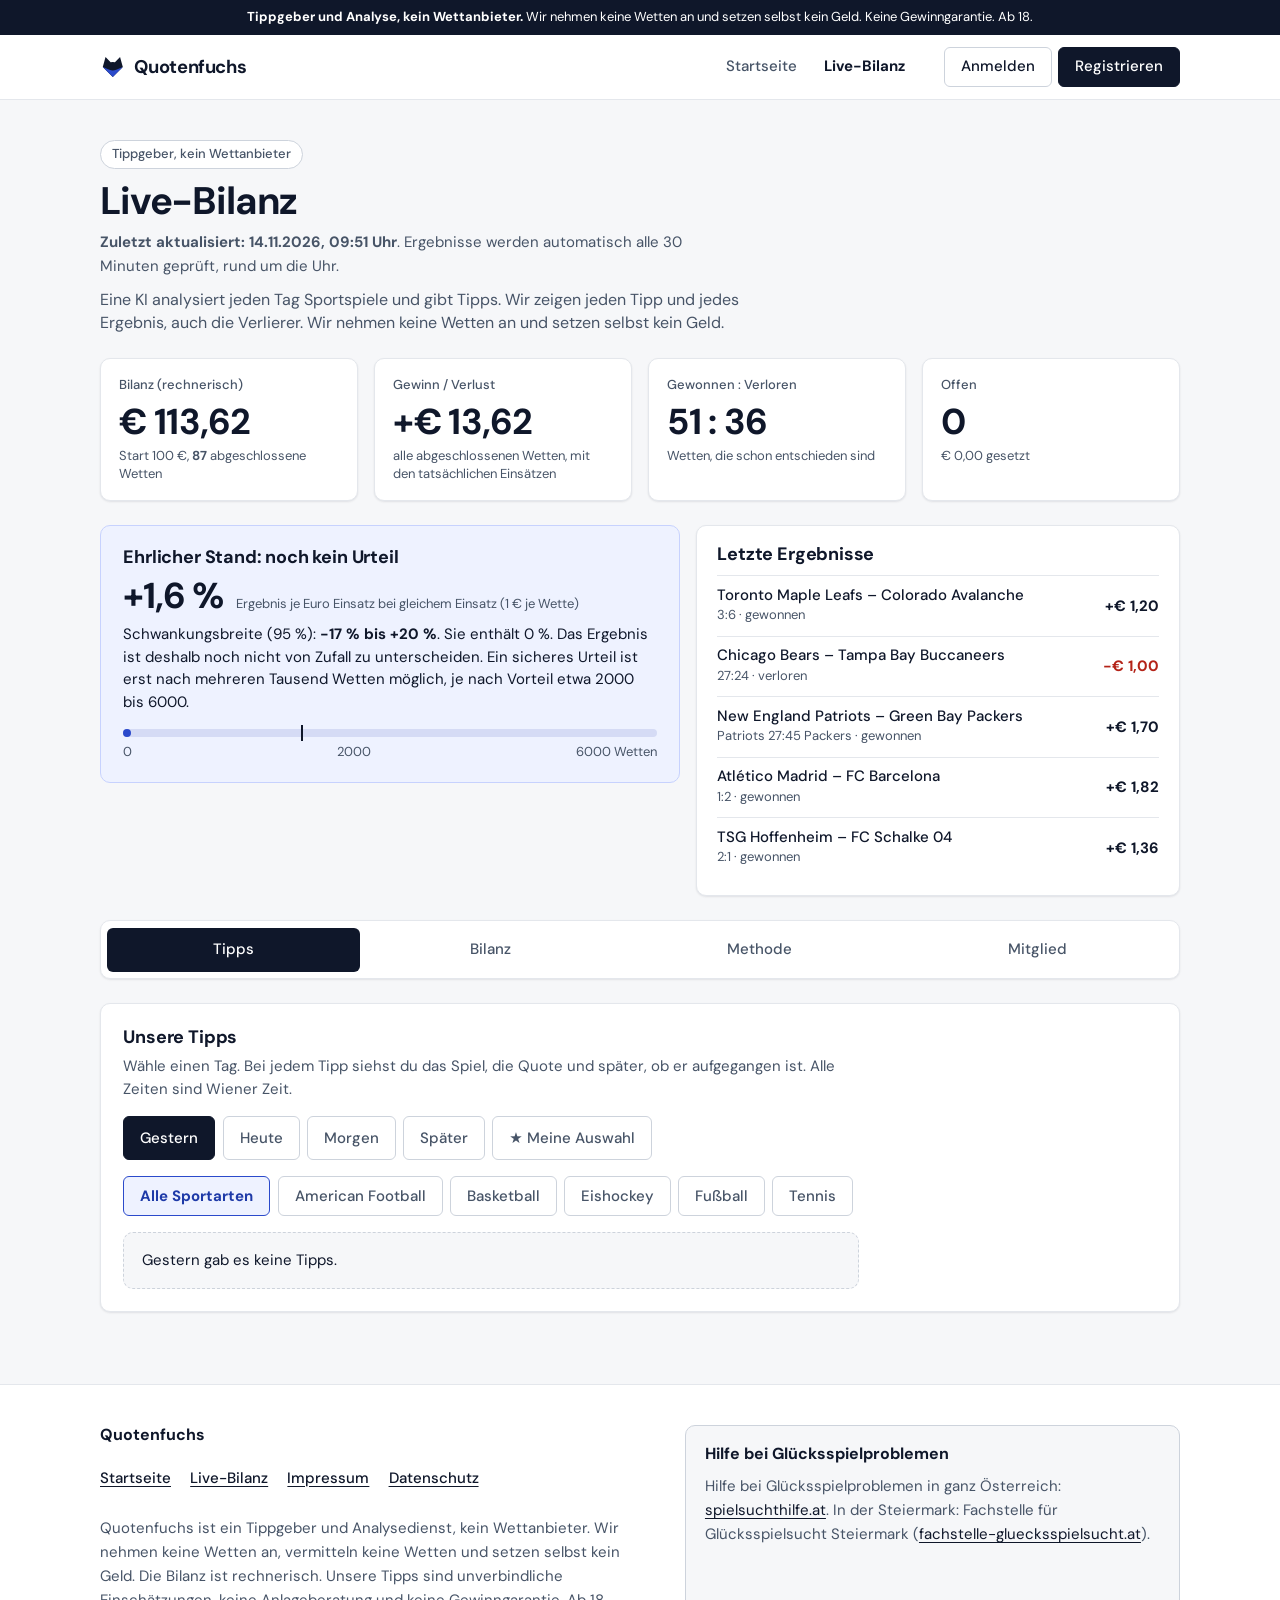
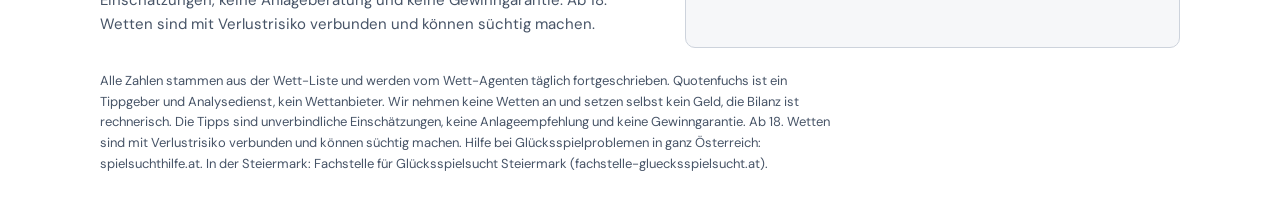
==== commit c581a426: "Stand 2026-11-14 08:51 UTC" ====
--- a/bilanz.html
+++ b/bilanz.html
@@ -416,7 +416,7 @@
     <div class="ph-text">
       <span class="badge">Tippgeber, kein Wettanbieter</span>
       <h1>Live-Bilanz</h1>
-    <p class="sub"><b>Zuletzt aktualisiert: 14.11.2026, 02:59 Uhr</b>. Ergebnisse werden automatisch alle 30 Minuten geprüft, rund um die Uhr.</p>
+    <p class="sub"><b>Zuletzt aktualisiert: 14.11.2026, 09:51 Uhr</b>. Ergebnisse werden automatisch alle 30 Minuten geprüft, rund um die Uhr.</p>
       <p class="lead">Eine KI analysiert jeden Tag Sportspiele und gibt Tipps. Wir zeigen jeden Tipp und jedes Ergebnis, auch die Verlierer. Wir nehmen keine Wetten an und setzen selbst kein Geld.</p>
     </div>
     <div hidden><p class="big">Rechnerisch wurden aus 100 € Startwert bisher</p>
@@ -482,7 +482,7 @@
 <details class="card gloss"><summary>Stimmen unsere Wahrscheinlichkeiten? (Kalibrierung)</summary><p class="note">Bei jeder Wette schätzen wir, wie wahrscheinlich sie aufgeht. Hier siehst du, ob das hinkommt: Liegt ein Punkt auf der gestrichelten Linie, stimmt die Schätzung. Darunter heißt: Wir waren zu optimistisch. Mit so wenigen Wetten ist das nur ein erster Eindruck.</p><svg viewBox="0 0 220 220" role="img" aria-label="Kalibrierung: erwartete gegen tatsächliche Trefferquote" style="max-width:260px;width:100%"><rect x="30" y="10" width="180" height="180" fill="none" stroke="#9A9684"/><line x1="30" y1="190" x2="210" y2="10" stroke="#9A9684" stroke-dasharray="4 4"/><circle cx="64.5" cy="190.0" r="5" fill="#2440FF" fill-opacity=".6"/><circle cx="101.0" cy="131.8" r="8" fill="#2440FF" fill-opacity=".6"/><circle cx="134.9" cy="40.9" r="11" fill="#2440FF" fill-opacity=".6"/><circle cx="172.5" cy="-10.6" r="6" fill="#2440FF" fill-opacity=".6"/><text x="120" y="212" font-size="10" text-anchor="middle" fill="#565C74">erwartet (30 bis 80 %)</text><text x="8" y="100" font-size="10" fill="#565C74" transform="rotate(-90 8 100)" text-anchor="middle">tatsächlich</text></svg><div class="tablewrap"><table><thead><tr><th>Unsere Schätzung</th><th class="r">Wetten</th><th class="r">Erwartet</th><th class="r">Tatsächlich</th></tr></thead><tbody><tr><td>unter 45 %</td><td class="r">4</td><td class="r">40 %</td><td class="r">25 %</td></tr><tr><td>45 bis 55 %</td><td class="r">13</td><td class="r">50 %</td><td class="r">46 %</td></tr><tr><td>55 bis 65 %</td><td class="r">21</td><td class="r">59 %</td><td class="r">71 %</td></tr><tr><td>ab 65 %</td><td class="r">7</td><td class="r">70 %</td><td class="r">86 %</td></tr></tbody></table></div></details>
   </div>
   <div data-tab="plan" hidden>
-  <section class="card"><h2>Spielplan der nächsten Tage</h2><p class="note">Das sind die Spiele, die in den nächsten drei Tagen anstehen. Wir tippen nicht auf alle Spiele: Wir wählen aus, wo nach unserer Rechnung eine Quote besser ist als der faire Wert. Das ist ein Auswahlkriterium, kein Gewinnversprechen. Damit niemand unsere Tipps gratis kopiert, zeigen wir sie erst nach dem Spiel. Angezeigt: <b>107</b>.</p><div class="tablewrap"><table class="plan"><thead><tr><th>Anstoß</th><th>Liga</th><th>Spiel</th></tr></thead><tbody><tr><td>Sa 14.11. 03:00</td><td>basketball_ncaab</td><td>Alabama Crimson Tide – Seton Hall Pirates</td></tr><tr><td>Sa 14.11. 03:00</td><td>basketball_ncaab</td><td>Arizona St Sun Devils – UL Monroe Warhawks</td></tr><tr><td>Sa 14.11. 03:00</td><td>basketball_ncaab</td><td>Auburn Tigers – Arizona Wildcats</td></tr><tr><td>Sa 14.11. 03:00</td><td>basketball_ncaab</td><td>SMU Mustangs – Ball State Cardinals</td></tr><tr><td>Sa 14.11. 03:00</td><td>basketball_ncaab</td><td>Idaho Vandals – Cal Poly Mustangs</td></tr><tr><td>Sa 14.11. 03:00</td><td>basketball_ncaab</td><td>Northwestern Wildcats – DePaul Blue Demons</td></tr><tr><td>Sa 14.11. 03:00</td><td>basketball_ncaab</td><td>Mississippi St Bulldogs – Xavier Musketeers</td></tr><tr><td>Sa 14.11. 03:00</td><td>basketball_ncaab</td><td>UNLV Rebels – Stanford Cardinal</td></tr><tr><td>Sa 14.11. 03:00</td><td>americanfootball_ncaaf</td><td>UCLA Bruins – Illinois Fighting Illini</td></tr><tr><td>Sa 14.11. 03:10</td><td>NHL</td><td>Vancouver Canucks – New York Rangers</td></tr><tr><td>Sa 14.11. 03:30</td><td>basketball_ncaab</td><td>San Diego Toreros – Chicago St Cougars</td></tr><tr><td>Sa 14.11. 03:30</td><td>basketball_ncaab</td><td>Oregon St Beavers – Miss Valley St Delta Devils</td></tr><tr><td>Sa 14.11. 03:40</td><td>NBA</td><td>San Antonio Spurs – Golden State Warriors</td></tr><tr><td>Sa 14.11. 04:00</td><td>basketball_ncaab</td><td>Portland Pilots – East Texas A&amp;M Lions</td></tr><tr><td>Sa 14.11. 04:00</td><td>basketball_ncaab</td><td>Saint Mary&#x27;s Gaels – UIC Flames</td></tr><tr><td>Sa 14.11. 04:00</td><td>basketball_ncaab</td><td>Utah State Aggies – UC San Diego Tritons</td></tr><tr><td>Sa 14.11. 04:10</td><td>NBA</td><td>Sacramento Kings – Portland Trail Blazers</td></tr><tr><td>Sa 14.11. 04:10</td><td>NHL</td><td>Vegas Golden Knights – Nashville Predators</td></tr><tr><td>Sa 14.11. 04:15</td><td>americanfootball_ncaaf</td><td>Colorado Buffaloes – Houston Cougars</td></tr><tr><td>Sa 14.11. 04:30</td><td>basketball_ncaab</td><td>Cal Baptist Lancers – Arkansas-Pine Bluff Golden Lions</td></tr><tr><td>Sa 14.11. 04:40</td><td>NBA</td><td>Los Angeles Clippers – Oklahoma City Thunder</td></tr><tr><td>Sa 14.11. 15:00</td><td>soccer_uefa_nations_league</td><td>Kosovo – Israel</td></tr><tr><td>Sa 14.11. 18:00</td><td>soccer_uefa_nations_league</td><td>Georgia – Hungary</td></tr><tr><td>Sa 14.11. 18:00</td><td>soccer_uefa_nations_league</td><td>Norway – Wales</td></tr><tr><td>Sa 14.11. 18:00</td><td>americanfootball_ncaaf</td><td>Mississippi State Bulldogs – Auburn Tigers</td></tr><tr><td>Sa 14.11. 18:00</td><td>americanfootball_ncaaf</td><td>Iowa State Cyclones – Cincinnati Bearcats</td></tr><tr><td>Sa 14.11. 18:00</td><td>americanfootball_ncaaf</td><td>Miami Hurricanes – Duke Blue Devils</td></tr><tr><td>Sa 14.11. 18:00</td><td>americanfootball_ncaaf</td><td>UConn Huskies – James Madison Dukes</td></tr><tr><td>Sa 14.11. 18:00</td><td>americanfootball_ncaaf</td><td>Maryland Terrapins – Wisconsin Badgers</td></tr><tr><td>Sa 14.11. 18:00</td><td>americanfootball_ncaaf</td><td>NC State Wolfpack – Syracuse Orange</td></tr><tr><td>Sa 14.11. 18:00</td><td>americanfootball_ncaaf</td><td>Ohio State Buckeyes – Northwestern Wildcats</td></tr><tr><td>Sa 14.11. 18:00</td><td>americanfootball_ncaaf</td><td>SMU Mustangs – Wake Forest Demon Deacons</td></tr><tr><td>Sa 14.11. 18:30</td><td>americanfootball_ncaaf</td><td>Clemson Tigers – Georgia Tech Yellow Jackets</td></tr><tr><td>Sa 14.11. 18:30</td><td>americanfootball_ncaaf</td><td>Rutgers Scarlet Knights – Nebraska Cornhuskers</td></tr><tr><td>Sa 14.11. 18:45</td><td>americanfootball_ncaaf</td><td>Vanderbilt Commodores – Alabama Crimson Tide</td></tr><tr><td>Sa 14.11. 19:00</td><td>NHL</td><td>Carolina Hurricanes – Seattle Kraken</td></tr><tr><td>Sa 14.11. 19:00</td><td>americanfootball_ncaaf</td><td>Coastal Carolina Chanticleers – Arkansas State Red Wolves</td></tr><tr><td>Sa 14.11. 19:00</td><td>americanfootball_ncaaf</td><td>Charlotte 49ers – East Carolina Pirates</td></tr><tr><td>Sa 14.11. 19:00</td><td>americanfootball_ncaaf</td><td>Temple Owls – UAB Blazers</td></tr><tr><td>Sa 14.11. 20:00</td><td>americanfootball_ncaaf</td><td>TCU Horned Frogs – Kansas State Wildcats</td></tr><tr><td>Sa 14.11. 20:00</td><td>americanfootball_ncaaf</td><td>Sam Houston State Bearkats – Kennesaw State Owls</td></tr><tr><td>Sa 14.11. 20:00</td><td>americanfootball_ncaaf</td><td>Rice Owls – Tulane Green Wave</td></tr><tr><td>Sa 14.11. 20:45</td><td>soccer_uefa_nations_league</td><td>Austria – Iceland</td></tr><tr><td>Sa 14.11. 20:45</td><td>soccer_uefa_nations_league</td><td>Austria – Republic of Ireland</td></tr><tr><td>Sa 14.11. 20:45</td><td>soccer_uefa_nations_league</td><td>Sweden – Bosnia &amp; Herzegovina</td></tr><tr><td>Sa 14.11. 20:45</td><td>soccer_uefa_nations_league</td><td>Portugal – Denmark</td></tr><tr><td>Sa 14.11. 20:45</td><td>soccer_uefa_nations_league</td><td>Northern Ireland – Ukraine</td></tr><tr><td>Sa 14.11. 20:45</td><td>soccer_uefa_nations_league</td><td>Romania – Poland</td></tr><tr><td>Sa 14.11. 21:00</td><td>americanfootball_ncaaf</td><td>Delaware Blue Hens – Florida International Panthers</td></tr><tr><td>Sa 14.11. 21:00</td><td>americanfootball_ncaaf</td><td>Missouri State Bears – New Mexico State Aggies</td></tr><tr><td>Sa 14.11. 21:00</td><td>americanfootball_ncaaf</td><td>Texas A&amp;M Aggies – Tennessee Volunteers</td></tr><tr><td>Sa 14.11. 21:30</td><td>americanfootball_ncaaf</td><td>UCF Knights – Arizona State Sun Devils</td></tr><tr><td>Sa 14.11. 21:30</td><td>americanfootball_ncaaf</td><td>BYU Cougars – Baylor Bears</td></tr><tr><td>Sa 14.11. 21:30</td><td>americanfootball_ncaaf</td><td>Notre Dame Fighting Irish – Boston College Eagles</td></tr><tr><td>Sa 14.11. 21:30</td><td>americanfootball_ncaaf</td><td>Virginia Cavaliers – California Golden Bears</td></tr><tr><td>Sa 14.11. 21:30</td><td>americanfootball_ncaaf</td><td>Tulsa Golden Hurricane – Florida Atlantic Owls</td></tr><tr><td>Sa 14.11. 21:30</td><td>americanfootball_ncaaf</td><td>Georgia Bulldogs – Missouri Tigers</td></tr><tr><td>Sa 14.11. 21:30</td><td>americanfootball_ncaaf</td><td>Georgia State Panthers – Georgia Southern Eagles</td></tr><tr><td>Sa 14.11. 21:30</td><td>americanfootball_ncaaf</td><td>Indiana Hoosiers – USC Trojans</td></tr><tr><td>Sa 14.11. 21:30</td><td>americanfootball_ncaaf</td><td>Western Kentucky Hilltoppers – Jacksonville State Gamecocks</td></tr><tr><td>Sa 14.11. 21:30</td><td>americanfootball_ncaaf</td><td>Liberty Flames – Middle Tennessee Blue Raiders</td></tr><tr><td>Sa 14.11. 21:30</td><td>americanfootball_ncaaf</td><td>Oregon Ducks – Michigan Wolverines</td></tr><tr><td>Sa 14.11. 21:30</td><td>americanfootball_ncaaf</td><td>Northern Illinois Huskies – Nevada Wolf Pack</td></tr><tr><td>Sa 14.11. 22:00</td><td>americanfootball_ncaaf</td><td>Texas State Bobcats – Fresno State Bulldogs</td></tr><tr><td>Sa 14.11. 22:15</td><td>americanfootball_ncaaf</td><td>Michigan State Spartans – Washington Huskies</td></tr><tr><td>Sa 14.11. 22:15</td><td>americanfootball_ncaaf</td><td>Oklahoma Sooners – Ole Miss Rebels</td></tr><tr><td>Sa 14.11. 23:00</td><td>americanfootball_ncaaf</td><td>Louisiana Tech Bulldogs – Southern Mississippi Golden Eagles</td></tr><tr><td>Sa 14.11. 23:30</td><td>americanfootball_ncaaf</td><td>West Virginia Mountaineers – Kansas Jayhawks</td></tr><tr><td>So 15.11. 00:00</td><td>americanfootball_ncaaf</td><td>Marshall Thundering Herd – Appalachian State Mountaineers</td></tr><tr><td>So 15.11. 00:00</td><td>americanfootball_ncaaf</td><td>Boise State Broncos – Oregon State Beavers</td></tr><tr><td>So 15.11. 00:15</td><td>americanfootball_ncaaf</td><td>Kentucky Wildcats – Florida Gators</td></tr><tr><td>So 15.11. 01:00</td><td>americanfootball_ncaaf</td><td>Air Force Falcons – San Jose State Spartans</td></tr><tr><td>So 15.11. 01:00</td><td>americanfootball_ncaaf</td><td>North Carolina Tar Heels – Louisville Cardinals</td></tr><tr><td>So 15.11. 01:00</td><td>americanfootball_ncaaf</td><td>Penn State Nittany Lions – Minnesota Golden Gophers</td></tr><tr><td>So 15.11. 01:00</td><td>americanfootball_ncaaf</td><td>South Alabama Jaguars – Troy Trojans</td></tr><tr><td>So 15.11. 01:30</td><td>americanfootball_ncaaf</td><td>Arizona Wildcats – Utah Utes</td></tr><tr><td>So 15.11. 01:30</td><td>americanfootball_ncaaf</td><td>Iowa Hawkeyes – Purdue Boilermakers</td></tr><tr><td>So 15.11. 01:30</td><td>americanfootball_ncaaf</td><td>LSU Tigers – Texas Longhorns</td></tr><tr><td>So 15.11. 01:30</td><td>americanfootball_ncaaf</td><td>New Mexico Lobos – UNLV Rebels</td></tr><tr><td>So 15.11. 01:30</td><td>americanfootball_ncaaf</td><td>Virginia Tech Hokies – Stanford Cardinal</td></tr><tr><td>So 15.11. 01:45</td><td>americanfootball_ncaaf</td><td>Arkansas Razorbacks – South Carolina Gamecocks</td></tr><tr><td>So 15.11. 03:00</td><td>americanfootball_ncaaf</td><td>UTSA Roadrunners – North Texas Mean Green</td></tr><tr><td>So 15.11. 03:30</td><td>americanfootball_ncaaf</td><td>Oklahoma State Cowboys – Texas Tech Red Raiders</td></tr><tr><td>So 15.11. 03:30</td><td>americanfootball_ncaaf</td><td>San Diego State Aztecs – Utah State Aggies</td></tr><tr><td>So 15.11. 04:00</td><td>americanfootball_ncaaf</td><td>UTEP Miners – Wyoming Cowboys</td></tr><tr><td>So 15.11. 04:30</td><td>americanfootball_ncaaf</td><td>Washington State Cougars – Colorado State Rams</td></tr><tr><td>So 15.11. 05:00</td><td>americanfootball_ncaaf</td><td>Hawaii Rainbow Warriors – North Dakota State Bison</td></tr><tr><td>So 15.11. 14:00</td><td>tennis_atp_finals</td><td>Alexander Zverev – Rafael Jodar</td></tr><tr><td>So 15.11. 15:00</td><td>soccer_uefa_nations_league</td><td>Cyprus – Montenegro</td></tr><tr><td>So 15.11. 15:30</td><td>NFL</td><td>Detroit Lions – New England Patriots</td></tr><tr><td>So 15.11. 19:00</td><td>NFL</td><td>Atlanta Falcons – Kansas City Chiefs</td></tr><tr><td>So 15.11. 19:00</td><td>NFL</td><td>New York Jets – Buffalo Bills</td></tr><tr><td>So 15.11. 19:00</td><td>NFL</td><td>New Orleans Saints – Carolina Panthers</td></tr><tr><td>So 15.11. 19:00</td><td>NFL</td><td>Cleveland Browns – Houston Texans</td></tr><tr><td>So 15.11. 19:00</td><td>NFL</td><td>Green Bay Packers – Minnesota Vikings</td></tr><tr><td>So 15.11. 19:00</td><td>NFL</td><td>Indianapolis Colts – Miami Dolphins</td></tr><tr><td>So 15.11. 19:00</td><td>NFL</td><td>Tennessee Titans – Jacksonville Jaguars</td></tr><tr><td>So 15.11. 20:30</td><td>tennis_atp_finals</td><td>Ben Shelton – Arthur Fils</td></tr><tr><td>So 15.11. 20:45</td><td>soccer_uefa_nations_league</td><td>Belgium – Italy</td></tr><tr><td>So 15.11. 20:45</td><td>soccer_uefa_nations_league</td><td>Croatia – Czech Republic</td></tr><tr><td>So 15.11. 20:45</td><td>soccer_uefa_nations_league</td><td>Spain – England</td></tr><tr><td>So 15.11. 20:45</td><td>soccer_uefa_nations_league</td><td>France – Turkey</td></tr><tr><td>So 15.11. 22:05</td><td>NFL</td><td>Arizona Cardinals – Los Angeles Rams</td></tr><tr><td>So 15.11. 22:05</td><td>NFL</td><td>Las Vegas Raiders – Seattle Seahawks</td></tr><tr><td>So 15.11. 22:25</td><td>NFL</td><td>Dallas Cowboys – San Francisco 49ers</td></tr><tr><td>Mo 16.11. 02:20</td><td>NFL</td><td>Cincinnati Bengals – Pittsburgh Steelers</td></tr><tr><td>Mo 16.11. 14:00</td><td>tennis_atp_finals</td><td>Carlos Alcaraz – Frances Tiafoe</td></tr></tbody></table></div></section>
+  <section class="card"><h2>Spielplan der nächsten Tage</h2><p class="note">Das sind die Spiele, die in den nächsten drei Tagen anstehen. Wir tippen nicht auf alle Spiele: Wir wählen aus, wo nach unserer Rechnung eine Quote besser ist als der faire Wert. Das ist ein Auswahlkriterium, kein Gewinnversprechen. Damit niemand unsere Tipps gratis kopiert, zeigen wir sie erst nach dem Spiel. Angezeigt: <b>86</b>.</p><div class="tablewrap"><table class="plan"><thead><tr><th>Anstoß</th><th>Liga</th><th>Spiel</th></tr></thead><tbody><tr><td>Sa 14.11. 15:00</td><td>soccer_uefa_nations_league</td><td>Kosovo – Israel</td></tr><tr><td>Sa 14.11. 18:00</td><td>soccer_uefa_nations_league</td><td>Georgia – Hungary</td></tr><tr><td>Sa 14.11. 18:00</td><td>soccer_uefa_nations_league</td><td>Norway – Wales</td></tr><tr><td>Sa 14.11. 18:00</td><td>americanfootball_ncaaf</td><td>Mississippi State Bulldogs – Auburn Tigers</td></tr><tr><td>Sa 14.11. 18:00</td><td>americanfootball_ncaaf</td><td>Iowa State Cyclones – Cincinnati Bearcats</td></tr><tr><td>Sa 14.11. 18:00</td><td>americanfootball_ncaaf</td><td>Miami Hurricanes – Duke Blue Devils</td></tr><tr><td>Sa 14.11. 18:00</td><td>americanfootball_ncaaf</td><td>UConn Huskies – James Madison Dukes</td></tr><tr><td>Sa 14.11. 18:00</td><td>americanfootball_ncaaf</td><td>Maryland Terrapins – Wisconsin Badgers</td></tr><tr><td>Sa 14.11. 18:00</td><td>americanfootball_ncaaf</td><td>NC State Wolfpack – Syracuse Orange</td></tr><tr><td>Sa 14.11. 18:00</td><td>americanfootball_ncaaf</td><td>Ohio State Buckeyes – Northwestern Wildcats</td></tr><tr><td>Sa 14.11. 18:00</td><td>americanfootball_ncaaf</td><td>SMU Mustangs – Wake Forest Demon Deacons</td></tr><tr><td>Sa 14.11. 18:30</td><td>americanfootball_ncaaf</td><td>Clemson Tigers – Georgia Tech Yellow Jackets</td></tr><tr><td>Sa 14.11. 18:30</td><td>americanfootball_ncaaf</td><td>Rutgers Scarlet Knights – Nebraska Cornhuskers</td></tr><tr><td>Sa 14.11. 18:45</td><td>americanfootball_ncaaf</td><td>Vanderbilt Commodores – Alabama Crimson Tide</td></tr><tr><td>Sa 14.11. 19:00</td><td>NHL</td><td>Carolina Hurricanes – Seattle Kraken</td></tr><tr><td>Sa 14.11. 19:00</td><td>americanfootball_ncaaf</td><td>Coastal Carolina Chanticleers – Arkansas State Red Wolves</td></tr><tr><td>Sa 14.11. 19:00</td><td>americanfootball_ncaaf</td><td>Charlotte 49ers – East Carolina Pirates</td></tr><tr><td>Sa 14.11. 19:00</td><td>americanfootball_ncaaf</td><td>Temple Owls – UAB Blazers</td></tr><tr><td>Sa 14.11. 20:00</td><td>americanfootball_ncaaf</td><td>TCU Horned Frogs – Kansas State Wildcats</td></tr><tr><td>Sa 14.11. 20:00</td><td>americanfootball_ncaaf</td><td>Sam Houston State Bearkats – Kennesaw State Owls</td></tr><tr><td>Sa 14.11. 20:00</td><td>americanfootball_ncaaf</td><td>Rice Owls – Tulane Green Wave</td></tr><tr><td>Sa 14.11. 20:45</td><td>soccer_uefa_nations_league</td><td>Austria – Iceland</td></tr><tr><td>Sa 14.11. 20:45</td><td>soccer_uefa_nations_league</td><td>Austria – Republic of Ireland</td></tr><tr><td>Sa 14.11. 20:45</td><td>soccer_uefa_nations_league</td><td>Sweden – Bosnia &amp; Herzegovina</td></tr><tr><td>Sa 14.11. 20:45</td><td>soccer_uefa_nations_league</td><td>Portugal – Denmark</td></tr><tr><td>Sa 14.11. 20:45</td><td>soccer_uefa_nations_league</td><td>Northern Ireland – Ukraine</td></tr><tr><td>Sa 14.11. 20:45</td><td>soccer_uefa_nations_league</td><td>Romania – Poland</td></tr><tr><td>Sa 14.11. 21:00</td><td>americanfootball_ncaaf</td><td>Delaware Blue Hens – Florida International Panthers</td></tr><tr><td>Sa 14.11. 21:00</td><td>americanfootball_ncaaf</td><td>Missouri State Bears – New Mexico State Aggies</td></tr><tr><td>Sa 14.11. 21:00</td><td>americanfootball_ncaaf</td><td>Texas A&amp;M Aggies – Tennessee Volunteers</td></tr><tr><td>Sa 14.11. 21:30</td><td>americanfootball_ncaaf</td><td>UCF Knights – Arizona State Sun Devils</td></tr><tr><td>Sa 14.11. 21:30</td><td>americanfootball_ncaaf</td><td>BYU Cougars – Baylor Bears</td></tr><tr><td>Sa 14.11. 21:30</td><td>americanfootball_ncaaf</td><td>Notre Dame Fighting Irish – Boston College Eagles</td></tr><tr><td>Sa 14.11. 21:30</td><td>americanfootball_ncaaf</td><td>Virginia Cavaliers – California Golden Bears</td></tr><tr><td>Sa 14.11. 21:30</td><td>americanfootball_ncaaf</td><td>Tulsa Golden Hurricane – Florida Atlantic Owls</td></tr><tr><td>Sa 14.11. 21:30</td><td>americanfootball_ncaaf</td><td>Georgia Bulldogs – Missouri Tigers</td></tr><tr><td>Sa 14.11. 21:30</td><td>americanfootball_ncaaf</td><td>Georgia State Panthers – Georgia Southern Eagles</td></tr><tr><td>Sa 14.11. 21:30</td><td>americanfootball_ncaaf</td><td>Indiana Hoosiers – USC Trojans</td></tr><tr><td>Sa 14.11. 21:30</td><td>americanfootball_ncaaf</td><td>Western Kentucky Hilltoppers – Jacksonville State Gamecocks</td></tr><tr><td>Sa 14.11. 21:30</td><td>americanfootball_ncaaf</td><td>Liberty Flames – Middle Tennessee Blue Raiders</td></tr><tr><td>Sa 14.11. 21:30</td><td>americanfootball_ncaaf</td><td>Oregon Ducks – Michigan Wolverines</td></tr><tr><td>Sa 14.11. 21:30</td><td>americanfootball_ncaaf</td><td>Northern Illinois Huskies – Nevada Wolf Pack</td></tr><tr><td>Sa 14.11. 22:00</td><td>americanfootball_ncaaf</td><td>Texas State Bobcats – Fresno State Bulldogs</td></tr><tr><td>Sa 14.11. 22:15</td><td>americanfootball_ncaaf</td><td>Michigan State Spartans – Washington Huskies</td></tr><tr><td>Sa 14.11. 22:15</td><td>americanfootball_ncaaf</td><td>Oklahoma Sooners – Ole Miss Rebels</td></tr><tr><td>Sa 14.11. 23:00</td><td>americanfootball_ncaaf</td><td>Louisiana Tech Bulldogs – Southern Mississippi Golden Eagles</td></tr><tr><td>Sa 14.11. 23:30</td><td>americanfootball_ncaaf</td><td>West Virginia Mountaineers – Kansas Jayhawks</td></tr><tr><td>So 15.11. 00:00</td><td>americanfootball_ncaaf</td><td>Marshall Thundering Herd – Appalachian State Mountaineers</td></tr><tr><td>So 15.11. 00:00</td><td>americanfootball_ncaaf</td><td>Boise State Broncos – Oregon State Beavers</td></tr><tr><td>So 15.11. 00:15</td><td>americanfootball_ncaaf</td><td>Kentucky Wildcats – Florida Gators</td></tr><tr><td>So 15.11. 01:00</td><td>americanfootball_ncaaf</td><td>Air Force Falcons – San Jose State Spartans</td></tr><tr><td>So 15.11. 01:00</td><td>americanfootball_ncaaf</td><td>North Carolina Tar Heels – Louisville Cardinals</td></tr><tr><td>So 15.11. 01:00</td><td>americanfootball_ncaaf</td><td>Penn State Nittany Lions – Minnesota Golden Gophers</td></tr><tr><td>So 15.11. 01:00</td><td>americanfootball_ncaaf</td><td>South Alabama Jaguars – Troy Trojans</td></tr><tr><td>So 15.11. 01:30</td><td>americanfootball_ncaaf</td><td>Arizona Wildcats – Utah Utes</td></tr><tr><td>So 15.11. 01:30</td><td>americanfootball_ncaaf</td><td>Iowa Hawkeyes – Purdue Boilermakers</td></tr><tr><td>So 15.11. 01:30</td><td>americanfootball_ncaaf</td><td>LSU Tigers – Texas Longhorns</td></tr><tr><td>So 15.11. 01:30</td><td>americanfootball_ncaaf</td><td>New Mexico Lobos – UNLV Rebels</td></tr><tr><td>So 15.11. 01:30</td><td>americanfootball_ncaaf</td><td>Virginia Tech Hokies – Stanford Cardinal</td></tr><tr><td>So 15.11. 01:45</td><td>americanfootball_ncaaf</td><td>Arkansas Razorbacks – South Carolina Gamecocks</td></tr><tr><td>So 15.11. 03:00</td><td>americanfootball_ncaaf</td><td>UTSA Roadrunners – North Texas Mean Green</td></tr><tr><td>So 15.11. 03:30</td><td>americanfootball_ncaaf</td><td>Oklahoma State Cowboys – Texas Tech Red Raiders</td></tr><tr><td>So 15.11. 03:30</td><td>americanfootball_ncaaf</td><td>San Diego State Aztecs – Utah State Aggies</td></tr><tr><td>So 15.11. 04:00</td><td>americanfootball_ncaaf</td><td>UTEP Miners – Wyoming Cowboys</td></tr><tr><td>So 15.11. 04:30</td><td>americanfootball_ncaaf</td><td>Washington State Cougars – Colorado State Rams</td></tr><tr><td>So 15.11. 05:00</td><td>americanfootball_ncaaf</td><td>Hawaii Rainbow Warriors – North Dakota State Bison</td></tr><tr><td>So 15.11. 14:00</td><td>tennis_atp_finals</td><td>Alexander Zverev – Rafael Jodar</td></tr><tr><td>So 15.11. 15:00</td><td>soccer_uefa_nations_league</td><td>Cyprus – Montenegro</td></tr><tr><td>So 15.11. 15:30</td><td>NFL</td><td>Detroit Lions – New England Patriots</td></tr><tr><td>So 15.11. 19:00</td><td>NFL</td><td>Atlanta Falcons – Kansas City Chiefs</td></tr><tr><td>So 15.11. 19:00</td><td>NFL</td><td>New York Jets – Buffalo Bills</td></tr><tr><td>So 15.11. 19:00</td><td>NFL</td><td>New Orleans Saints – Carolina Panthers</td></tr><tr><td>So 15.11. 19:00</td><td>NFL</td><td>Cleveland Browns – Houston Texans</td></tr><tr><td>So 15.11. 19:00</td><td>NFL</td><td>Green Bay Packers – Minnesota Vikings</td></tr><tr><td>So 15.11. 19:00</td><td>NFL</td><td>Indianapolis Colts – Miami Dolphins</td></tr><tr><td>So 15.11. 19:00</td><td>NFL</td><td>Tennessee Titans – Jacksonville Jaguars</td></tr><tr><td>So 15.11. 20:30</td><td>tennis_atp_finals</td><td>Ben Shelton – Arthur Fils</td></tr><tr><td>So 15.11. 20:45</td><td>soccer_uefa_nations_league</td><td>Belgium – Italy</td></tr><tr><td>So 15.11. 20:45</td><td>soccer_uefa_nations_league</td><td>Croatia – Czech Republic</td></tr><tr><td>So 15.11. 20:45</td><td>soccer_uefa_nations_league</td><td>Spain – England</td></tr><tr><td>So 15.11. 20:45</td><td>soccer_uefa_nations_league</td><td>France – Turkey</td></tr><tr><td>So 15.11. 22:05</td><td>NFL</td><td>Arizona Cardinals – Los Angeles Rams</td></tr><tr><td>So 15.11. 22:05</td><td>NFL</td><td>Las Vegas Raiders – Seattle Seahawks</td></tr><tr><td>So 15.11. 22:25</td><td>NFL</td><td>Dallas Cowboys – San Francisco 49ers</td></tr><tr><td>Mo 16.11. 02:20</td><td>NFL</td><td>Cincinnati Bengals – Pittsburgh Steelers</td></tr><tr><td>Mo 16.11. 14:00</td><td>tennis_atp_finals</td><td>Carlos Alcaraz – Frances Tiafoe</td></tr></tbody></table></div></section>
   <section class="card" style="display:none">
     <h2>Kommende Spiele (Tipp noch verborgen)</h2>
     <p class="note">Damit die Tipps nicht gratis weitergegeben werden, zeigen wir sie erst nach dem Spiel. Bei neuen Tipps veröffentlichen wir vorab einen <b>Prüfwert</b>; er zeigt, dass der Tipp schon vorher feststand (ältere Wetten haben keinen Zeitnachweis): Er wird jetzt veröffentlicht, und nach dem Spiel kann jeder nachrechnen, dass er zum Tipp passt (siehe unten). Angezeigt: <b data-count="offene">—</b>.</p>
@@ -644,7 +644,7 @@
   <div class="qf-wrap"><p class="small" style="margin:1.4rem 0 0;max-width:46rem">Alle Zahlen stammen aus der Wett-Liste und werden vom Wett-Agenten täglich fortgeschrieben. Quotenfuchs ist ein Tippgeber und Analysedienst, kein Wettanbieter. Wir nehmen keine Wetten an und setzen selbst kein Geld, die Bilanz ist rechnerisch. Die Tipps sind unverbindliche Einschätzungen, keine Anlageempfehlung und keine Gewinngarantie. Ab 18. Wetten sind mit Verlustrisiko verbunden und können süchtig machen. Hilfe bei Glücksspielproblemen in ganz Österreich: spielsuchthilfe.at. In der Steiermark: Fachstelle für Glücksspielsucht Steiermark (fachstelle-gluecksspielsucht.at).</p></div>
 </footer>
 </div>
-<script id="data" type="application/json">{"rows": [{"nr": 1, "datum": "2026-10-31T01:00", "spiel": "Calgary Flames – Seattle Kraken", "ergebnis": "6:2", "wettart": "Seattle Teamtotal 1. Drittel Über 0,5", "quote": 1.48, "einsatz": 2, "status": "Gewonnen", "sport": "Eishockey", "liga": "NHL", "typ": "Sonstige", "buchmacher": "unbekannt", "konfidenz": 2, "eigene_wahrsch": null, "faire_wahrsch": null, "beste_marktquote": null, "gewinn": 0.96, "beleg": "vor-git", "eingetragen_git": null, "abgerechnet_git": "2026-11-07T21:56:28+01:00", "begruendung": "Seattle traf in den letzten 8 Spielen immer im 1. Drittel; Anbieter laut Quelle nicht genannt", "news": "Vorab nicht geprüft (vor Einführung des News-Checks)", "lernnotiz": "Seattle traf im 1. Drittel (1:1), Wette durch; Spiel danach klar an Calgary.", "commit": "d05c61763d1cb006673d1a0bdb9d0eb0b86260f34487a3b4df3f92a8fb84541a", "salt": "620bf62e5675e5dc"}, {"nr": 2, "datum": "2026-10-31T13:30", "spiel": "FC Chelsea – Manchester United", "ergebnis": "2:0", "wettart": "Sieg Chelsea", "quote": 1.8, "einsatz": 2, "status": "Gewonnen", "sport": "Fußball", "liga": "Premier League", "typ": "1X2", "buchmacher": "Betano", "konfidenz": 3, "eigene_wahrsch": null, "faire_wahrsch": null, "beste_marktquote": null, "gewinn": 1.6, "beleg": "vor-git", "eingetragen_git": null, "abgerechnet_git": "2026-11-07T21:56:28+01:00", "begruendung": "Man United seit 8 Pflichtspielen sieglos, Chelsea gewann 4 von 6 an der Stamford Bridge", "news": "Vorab nicht geprüft (vor Einführung des News-Checks)", "lernnotiz": "Sieg Chelsea wie erwartet.", "commit": "25cea21ec632f2a012a9875564b751c9f7ac87e97ce9f7f40cedee0ed77e73bf", "salt": "b3c0a54c10d258d9"}, {"nr": 3, "datum": "2026-10-31T14:00", "spiel": "UD Levante – Atlético Madrid", "ergebnis": "0:2", "wettart": "Sieg Atlético Madrid", "quote": 1.5, "einsatz": 3, "status": "Gewonnen", "sport": "Fußball", "liga": "La Liga", "typ": "1X2", "buchmacher": "Tipico", "konfidenz": 3, "eigene_wahrsch": null, "faire_wahrsch": null, "beste_marktquote": null, "gewinn": 1.5, "beleg": "vor-git", "eingetragen_git": null, "abgerechnet_git": "2026-11-07T21:56:28+01:00", "begruendung": "Atlético als Favorit, Expected-Goals-Vorteil laut Analysen", "news": "Vorab nicht geprüft (vor Einführung des News-Checks)", "lernnotiz": "Favorit gewann klar, Sieg Atlético ohne Probleme.", "commit": "23afa6d3e81ce64e3c5020e270dabd626c219b0da9d8d4333fb659daf9da4eea", "salt": "02f16d70d712552a"}, {"nr": 4, "datum": "2026-10-31T15:30", "spiel": "Bayer Leverkusen – VfB Stuttgart", "ergebnis": "2:4", "wettart": "Über 3,5 Tore", "quote": 1.76, "einsatz": 5, "status": "Gewonnen", "sport": "Fußball", "liga": "Bundesliga", "typ": "Über/Unter", "buchmacher": "bet365", "konfidenz": 3, "eigene_wahrsch": null, "faire_wahrsch": null, "beste_marktquote": null, "gewinn": 3.8, "beleg": "vor-git", "eingetragen_git": null, "abgerechnet_git": "2026-11-07T21:56:28+01:00", "begruendung": "Leverkusen offensivstark, Stuttgart anfällig in der Abwehr", "news": "Vorab nicht geprüft (vor Einführung des News-Checks)", "lernnotiz": "6 Tore, Über 3,5 klar erreicht.", "commit": "fb0c6ef02b9d727950d3f0e8ac254f2753cbee05f752702898921e3f0f89d583", "salt": "81520e783b55641c"}, {"nr": 5, "datum": "2026-10-31T15:30", "spiel": "Borussia Mönchengladbach – SC Paderborn", "ergebnis": "0:0", "wettart": "Doppelte Chance 1X & Beide treffen", "quote": 1.91, "einsatz": 1, "status": "Verloren", "sport": "Fußball", "liga": "Bundesliga", "typ": "Kombi", "buchmacher": "NEO.bet", "konfidenz": 2, "eigene_wahrsch": null, "faire_wahrsch": null, "beste_marktquote": null, "gewinn": -1, "beleg": "vor-git", "eingetragen_git": null, "abgerechnet_git": "2026-11-07T21:56:28+01:00", "begruendung": "Gladbach mit den meisten Gegentoren (22), Paderborn traf in 3 der letzten 4 Spiele", "news": "Vorab nicht geprüft (vor Einführung des News-Checks)", "lernnotiz": "Kein Tor: Kombi mit „Beide treffen“ ist riskant, Kombiwetten weiter beobachten.", "commit": "30c2fb23e077ff0ac22f95e33affd79576d80e5048968bc83a5cc3f059938f46", "salt": "a9545034b43ae14d"}, {"nr": 6, "datum": "2026-10-31T16:00", "spiel": "Manchester City – Brighton", "ergebnis": "0:1", "wettart": "Über 2,5 Tore & Beide treffen", "quote": 1.65, "einsatz": 2, "status": "Verloren", "sport": "Fußball", "liga": "Premier League", "typ": "Kombi", "buchmacher": "Betano", "konfidenz": 3, "eigene_wahrsch": null, "faire_wahrsch": null, "beste_marktquote": null, "gewinn": -2, "beleg": "vor-git", "eingetragen_git": null, "abgerechnet_git": "2026-11-07T21:56:28+01:00", "begruendung": "In den letzten 5 Duellen trafen immer beide Teams, zuletzt 2:2 im Ligapokal", "news": "Vorab nicht geprüft (vor Einführung des News-Checks)", "lernnotiz": "Nur 1 Tor, Kombi mit „Beide treffen“ geplatzt.", "commit": "c8687c514b945887107eefe4fcfbab942b2d32d685ae9bbd5abf3cc1bbf0b4cf", "salt": "97a35e2864a9f930"}, {"nr": 7, "datum": "2026-10-31T16:00", "spiel": "AFC Bournemouth – Leeds United", "ergebnis": "2:0", "wettart": "Doppelte Chance 1X & Unter 4,5 Tore", "quote": 1.5, "einsatz": 2, "status": "Gewonnen", "sport": "Fußball", "liga": "Premier League", "typ": "Kombi", "buchmacher": "Winamax", "konfidenz": 3, "eigene_wahrsch": null, "faire_wahrsch": null, "beste_marktquote": null, "gewinn": 1.0, "beleg": "vor-git", "eingetragen_git": null, "abgerechnet_git": "2026-11-07T21:56:28+01:00", "begruendung": "Heimvorteil, Unter 4,5 breit abgesichert", "news": "Vorab nicht geprüft (vor Einführung des News-Checks)", "lernnotiz": "Heimsieg, Unter 4,5 nie in Gefahr.", "commit": "776cf64d613ac5c8d37c33d1cdbde409893c01cab7c123792f660c71236cd1ae", "salt": "3a5b00fe599e1dcc"}, {"nr": 8, "datum": "2026-10-31T16:00", "spiel": "Brentford – Nottingham Forest", "ergebnis": "2:0", "wettart": "Beide treffen", "quote": 1.6, "einsatz": 2, "status": "Verloren", "sport": "Fußball", "liga": "Premier League", "typ": "Beide treffen", "buchmacher": "NEO.bet", "konfidenz": 3, "eigene_wahrsch": null, "faire_wahrsch": null, "beste_marktquote": null, "gewinn": -2, "beleg": "vor-git", "eingetragen_git": null, "abgerechnet_git": "2026-11-07T21:56:28+01:00", "begruendung": "In 6 von 8 Brentford-Spielen trafen beide Teams", "news": "Vorab nicht geprüft (vor Einführung des News-Checks)", "lernnotiz": "Forest traf nicht, „Beide treffen“ geplatzt.", "commit": "0566601c55c987762bcba08b18aaf2b44b14fbccfd012a7e23bba9be7e617573", "salt": "881b9fac21e5fcd2"}, {"nr": 9, "datum": "2026-10-31T16:00", "spiel": "Hull City – Ipswich Town", "ergebnis": "2:2", "wettart": "Doppelte Chance 1X", "quote": 1.5, "einsatz": 2, "status": "Gewonnen", "sport": "Fußball", "liga": "Premier League", "typ": "Doppelte Chance", "buchmacher": "Betano", "konfidenz": 2, "eigene_wahrsch": null, "faire_wahrsch": null, "beste_marktquote": null, "gewinn": 1.0, "beleg": "vor-git", "eingetragen_git": null, "abgerechnet_git": "2026-11-07T21:56:28+01:00", "begruendung": "Heimmannschaft mit sicherer Doppelter Chance", "news": "Vorab nicht geprüft (vor Einführung des News-Checks)", "lernnotiz": "Unentschieden reichte durch Doppelte Chance.", "commit": "2317c2e56dd0ef078166cdb54e818f4d73e9a3b9befd7aebb3ce47e309fab92e", "salt": "81bfb730b3d57a25"}, {"nr": 10, "datum": "2026-10-31T18:30", "spiel": "Bayern München – Borussia Dortmund", "ergebnis": "2:2", "wettart": "Unter 4,5 Tore", "quote": 1.52, "einsatz": 8, "status": "Gewonnen", "sport": "Fußball", "liga": "Bundesliga", "typ": "Über/Unter", "buchmacher": "NEO.bet", "konfidenz": 4, "eigene_wahrsch": null, "faire_wahrsch": null, "beste_marktquote": null, "gewinn": 4.16, "beleg": "vor-git", "eingetragen_git": null, "abgerechnet_git": "2026-11-07T21:56:28+01:00", "begruendung": "BVB mit bester Abwehr der Liga, Unter 4,5 in 8 von 10 direkten Duellen", "news": "Vorab nicht geprüft (vor Einführung des News-Checks)", "lernnotiz": "4 Tore, Unter 4,5 wie erwartet; BVB-Defensive stabil.", "commit": "344c7ca9e1c15bf143d77bc28ac077ca3d4ef1a0cf7390f0ad40cf0b78028dee", "salt": "97334c22c6f6a23e"}, {"nr": 11, "datum": "2026-10-31T18:30", "spiel": "Tottenham Hotspur – Crystal Palace", "ergebnis": "2:0", "wettart": "Tottenham Über 1,5 Tore", "quote": 1.5, "einsatz": 2, "status": "Gewonnen", "sport": "Fußball", "liga": "Premier League", "typ": "Über/Unter", "buchmacher": "NEO.bet", "konfidenz": 3, "eigene_wahrsch": null, "faire_wahrsch": null, "beste_marktquote": null, "gewinn": 1.0, "beleg": "vor-git", "eingetragen_git": null, "abgerechnet_git": "2026-11-07T21:56:28+01:00", "begruendung": "Palace mit der schwächsten Abwehr der Liga (19 Gegentore), Spurs im Aufwind", "news": "Vorab nicht geprüft (vor Einführung des News-Checks)", "lernnotiz": "Tottenham mit 2 Toren, Über 1,5 erreicht.", "commit": "e8a681e5cba898f23b514d2c1acc517a9551bc497b365ef91cfa93448ba35ef4", "salt": "6f2bea3cdef42afb"}, {"nr": 12, "datum": "2026-10-31T19:00", "spiel": "New York Islanders – Edmonton Oilers", "ergebnis": "0:4", "wettart": "Sieg Edmonton inkl. Verlängerung/Penaltys", "quote": 1.7, "einsatz": 3, "status": "Gewonnen", "sport": "Eishockey", "liga": "NHL", "typ": "1X2", "buchmacher": "Interwetten", "konfidenz": 3, "eigene_wahrsch": null, "faire_wahrsch": null, "beste_marktquote": null, "gewinn": 2.1, "beleg": "vor-git", "eingetragen_git": null, "abgerechnet_git": "2026-11-07T21:56:28+01:00", "begruendung": "Edmonton mit bester Offensive der NHL (4,23 Tore pro Spiel)", "news": "Vorab nicht geprüft (vor Einführung des News-Checks)", "lernnotiz": "Edmonton klar überlegen, Sieg nie in Gefahr.", "commit": "87ea2df9bd4b0937bd56907caa7669cabb3e0f1368a7708b44c77b4e7104e597", "salt": "0853867c56ca893e"}, {"nr": 13, "datum": "2026-10-31T20:45", "spiel": "AC Milan – Inter Mailand", "ergebnis": "3:1", "wettart": "Doppelte Chance X2 & Beide treffen", "quote": 1.98, "einsatz": 2, "status": "Verloren", "sport": "Fußball", "liga": "Serie A", "typ": "Kombi", "buchmacher": "Let's Bet", "konfidenz": 3, "eigene_wahrsch": null, "faire_wahrsch": null, "beste_marktquote": null, "gewinn": -2, "beleg": "vor-git", "eingetragen_git": null, "abgerechnet_git": "2026-11-07T21:56:28+01:00", "begruendung": "Inter ungeschlagen, Milan trifft ebenfalls (Gäste trafen 25-mal in 9 Ligaspielen)", "news": "Vorab nicht geprüft (vor Einführung des News-Checks)", "lernnotiz": "Inter verlor, damit auch X2 verloren; Kombi mit „Beide treffen“ zu riskant.", "commit": "e5352b353dda081b119c99a7a3206b4920ee0affcff667306888a3576d74e096", "salt": "4c09e982a09d4db7"}, {"nr": 14, "datum": "2026-11-01T14:00", "spiel": "Getafe – FC Sevilla", "ergebnis": "3:1", "wettart": "Getafe Doppelte Chance & Unter 2,5 Tore", "quote": 2.07, "einsatz": 4, "status": "Verloren", "sport": "Fußball", "liga": "La Liga", "typ": "Kombi", "buchmacher": "Betano", "konfidenz": 3, "eigene_wahrsch": null, "faire_wahrsch": null, "beste_marktquote": null, "gewinn": -4, "beleg": "vor-git", "eingetragen_git": null, "abgerechnet_git": "2026-11-07T21:56:28+01:00", "begruendung": "Getafe zu Hause ungeschlagen, alle 5 Heimspiele mit max. 2 Toren", "news": "Vorab nicht geprüft (vor Einführung des News-Checks)", "lernnotiz": "Getafe gewann, aber 4 Tore: Unter 2,5 verloren.", "commit": "97235fb5562494729512b14dcad4b9f6a112937d88a3d8c3ab60351d44419c43", "salt": "25de46b7c7f25642"}, {"nr": 15, "datum": "2026-11-01T15:00", "spiel": "Racing Straßburg – AJ Auxerre", "ergebnis": "5:1", "wettart": "Sieg Straßburg", "quote": 1.75, "einsatz": 2, "status": "Gewonnen", "sport": "Fußball", "liga": "Ligue 1", "typ": "1X2", "buchmacher": "Tipico", "konfidenz": 3, "eigene_wahrsch": null, "faire_wahrsch": null, "beste_marktquote": null, "gewinn": 1.5, "beleg": "vor-git", "eingetragen_git": null, "abgerechnet_git": "2026-11-07T21:56:28+01:00", "begruendung": "Heimspiel für Straßburg, Favorit laut Quoten", "news": "Vorab nicht geprüft (vor Einführung des News-Checks)", "lernnotiz": "Klarer Heimsieg.", "commit": "6128f2cdfe2ca3ea05ed6312196b3feaa581aafca6297544fcbf174346ed2f2f", "salt": "4d43c6497f2db200"}, {"nr": 16, "datum": "2026-11-01T15:30", "spiel": "Union Berlin – 1. FC Köln", "ergebnis": "1:1", "wettart": "Über 2,5 Tore", "quote": 1.63, "einsatz": 2, "status": "Verloren", "sport": "Fußball", "liga": "Bundesliga", "typ": "Über/Unter", "buchmacher": "unbekannt", "konfidenz": 2, "eigene_wahrsch": null, "faire_wahrsch": null, "beste_marktquote": null, "gewinn": -2, "beleg": "vor-git", "eingetragen_git": null, "abgerechnet_git": "2026-11-07T21:56:28+01:00", "begruendung": "Union mit 18 Gegentoren in 7 Spielen, Köln gewann zuletzt 5:0 im Pokal; Quote laut wettformat.com", "news": "Vorab nicht geprüft (vor Einführung des News-Checks)", "lernnotiz": "Nur 2 Tore, Über 2,5 verfehlt.", "commit": "9bb6771d6ddee9be7dace5cd8e1eb6a5cca6a5127de20f0aa81cc1a25eeb3bc4", "salt": "d0a1f3c7c375c9fd"}, {"nr": 17, "datum": "2026-11-01T17:30", "spiel": "Eintracht Frankfurt – Hamburger SV", "ergebnis": "3:1", "wettart": "Sieg Frankfurt", "quote": 1.6, "einsatz": 2, "status": "Gewonnen", "sport": "Fußball", "liga": "Bundesliga", "typ": "1X2", "buchmacher": "Betano", "konfidenz": 3, "eigene_wahrsch": null, "faire_wahrsch": null, "beste_marktquote": null, "gewinn": 1.2, "beleg": "vor-git", "eingetragen_git": null, "abgerechnet_git": "2026-11-07T21:56:28+01:00", "begruendung": "Frankfurt mit deutlich höherer xG, HSV auswärts defensiv anfällig", "news": "Vorab nicht geprüft (vor Einführung des News-Checks)", "lernnotiz": "Frankfurt dominierte.", "commit": "96375bc07646d2e51944a97b2cd8c46c8dab63480d23964eb965ddbb5a8602e0", "salt": "fba74b93adafdcf5"}, {"nr": 18, "datum": "2026-11-01T17:30", "spiel": "FC Liverpool – FC Arsenal", "ergebnis": "0:1", "wettart": "1X2: Unentschieden", "quote": 3.3, "einsatz": 3, "status": "Verloren", "sport": "Fußball", "liga": "Premier League", "typ": "1X2", "buchmacher": "bet365", "konfidenz": 2, "eigene_wahrsch": null, "faire_wahrsch": null, "beste_marktquote": null, "gewinn": -3, "beleg": "vor-git", "eingetragen_git": null, "abgerechnet_git": "2026-11-07T21:56:28+01:00", "begruendung": "Topspiel, beide Teams neutralisieren sich; hohe Quote, daher kleiner Einsatz", "news": "Arsenal ohne Saka, Saliba, Dowman (gesperrt); Liverpool ohne Frimpong, Ekitiké, Bradley. Vorab nicht systematisch geprüft.", "lernnotiz": "Arsenal gewann trotz Ausfällen (Saka, Saliba), Remis war zu optimistisch.", "commit": "4fa9989b3913050474c1d55768526d3ca7a168cf74bbf3fd2891641661988629", "salt": "e0836a8c433f2b3d"}, {"nr": 19, "datum": "2026-11-01T18:30", "spiel": "FC Elche – FC Valencia", "ergebnis": "0:1", "wettart": "Valencia trifft in der 1. Halbzeit", "quote": 2.05, "einsatz": 2, "status": "Verloren", "sport": "Fußball", "liga": "La Liga", "typ": "Sonstige", "buchmacher": "Interwetten", "konfidenz": 2, "eigene_wahrsch": null, "faire_wahrsch": null, "beste_marktquote": null, "gewinn": -2, "beleg": "vor-git", "eingetragen_git": null, "abgerechnet_git": "2026-11-07T21:56:28+01:00", "begruendung": "Elche kassierte 6 von 11 Heimgegentoren vor der Pause", "news": "Vorab nicht geprüft (vor Einführung des News-Checks)", "lernnotiz": "Valencia traf erst in der 69. Minute, nicht in der 1. Halbzeit.", "commit": "605485209c13a1d0f1fae134c7706acac24c78b1b7c8f4aa4b7cdd697010d508", "salt": "88a1ece93c01e553"}, {"nr": 20, "datum": "2026-11-01T20:45", "spiel": "Olympique Marseille – FC Toulouse", "ergebnis": "2:0", "wettart": "1X2: Sieg Marseille", "quote": 1.85, "einsatz": 5, "status": "Gewonnen", "sport": "Fußball", "liga": "Ligue 1", "typ": "1X2", "buchmacher": "Tipico", "konfidenz": 3, "eigene_wahrsch": null, "faire_wahrsch": null, "beste_marktquote": null, "gewinn": 4.25, "beleg": "vor-git", "eingetragen_git": null, "abgerechnet_git": "2026-11-07T21:56:28+01:00", "begruendung": "Heimspiel im Velodrome gegen schwächeren Gegner", "news": "Spiel lief bereits, nicht mehr geprüft.", "lernnotiz": "Heimsieg im Velodrome wie erwartet.", "commit": "eeaf78cf935311d7271593b063f3c08a64253eb063847629479324d955241038", "salt": "c0a447854987597b"}, {"nr": 21, "datum": "2026-11-01T22:05", "spiel": "Los Angeles Rams – Los Angeles Chargers", "ergebnis": "24:9", "wettart": "Handicap: Rams -6,5", "quote": 1.82, "einsatz": 4, "status": "Gewonnen", "sport": "Football", "liga": "NFL", "typ": "Handicap", "buchmacher": "unbekannt", "konfidenz": 3, "eigene_wahrsch": null, "faire_wahrsch": null, "beste_marktquote": null, "gewinn": 3.28, "beleg": "vor-git", "eingetragen_git": null, "abgerechnet_git": "2026-11-07T21:56:28+01:00", "begruendung": "Chargers sieglos, nur 15 Punkte pro Spiel; Quote laut wettfreunde.net", "news": "Rams ohne Adams, Garrett, Turner (verletzt); McDuffie, Whittington, Shelton spielen. Chargers ohne James (IR), Jackson, Shelley, Thompson. Spricht für Rams.", "lernnotiz": "Rams gewannen mit 15 Punkten, Handicap -6,5 klar geschafft.", "commit": "80bf59ea611aa581768bb376d3d96a908e2934e0be55d82a626a9636bd7c4fe2", "salt": "ef89b877455dfaea"}, {"nr": 22, "datum": "2026-11-01T22:25", "spiel": "Denver Broncos – Kansas City Chiefs", "ergebnis": "28:24", "wettart": "Unter 43,5 Punkte", "quote": 1.57, "einsatz": 4, "status": "Verloren", "sport": "Football", "liga": "NFL", "typ": "Über/Unter", "buchmacher": "unbekannt", "konfidenz": 3, "eigene_wahrsch": null, "faire_wahrsch": null, "beste_marktquote": null, "gewinn": -4, "beleg": "vor-git", "eingetragen_git": null, "abgerechnet_git": "2026-11-07T21:56:28+01:00", "begruendung": "Erwartet wird ein enges, defensives Spiel; Quote laut wettfreunde.net", "news": "Broncos ohne RJ Harvey, Hufanga; Chiefs ohne Delane, Sneed (IR), Rice zurück, Mahomes fit. Offensive der Chiefs gestärkt, Unter leicht riskanter.", "lernnotiz": "52 Punkte, Unter 43,5 klar verfehlt. Der News-Check hatte die gestärkte Chiefs-Offensive (Rice zurück) schon als Risiko genannt.", "commit": "3179a3ecd0d8d2d6a857320db3962296c22d1a231bde8be0653dbb6196a421fe", "salt": "38489b57e3a2212c"}, {"nr": 23, "datum": "2026-11-02T18:00", "spiel": "Denis Shapovalov – Karen Khachanov", "ergebnis": "4:6, 7:6, 4:1 (Aufgabe)", "wettart": "Über 21,5 Spiele", "quote": 1.6, "einsatz": 2, "status": "Gewonnen", "sport": "Tennis", "liga": "ATP Paris Masters", "typ": "Über/Unter", "buchmacher": "Interwetten", "konfidenz": 2, "eigene_wahrsch": null, "faire_wahrsch": null, "beste_marktquote": null, "gewinn": 1.2, "beleg": "vor-git", "eingetragen_git": null, "abgerechnet_git": "2026-11-07T21:56:28+01:00", "begruendung": "Zwei Aufschläger auf schnellem Hallenbelag; Risiko: Shapovalov gab 2026 dreimal verletzt auf", "news": "Beide im Hauptfeld angesetzt, keine Absage. Shapovalov gab 2026 dreimal verletzt auf, das ist das Hauptrisiko für Über 21,5.", "lernnotiz": "Shapovalov gab im 3. Satz verletzt auf (Risiko laut News-Check). 28 Spiele gespielt, Über 21,5 gewertet; je nach Anbieterregel kann Aufgabe anders zählen.", "commit": "3e66f228a81fce7e9e4b6e1f184041e1d08e47b395d07c9ef0431c84493ac573", "salt": "bee58a7fa0376b11"}, {"nr": 24, "datum": "2026-11-02T19:00", "spiel": "Ugo Humbert – Botic van de Zandschulp", "ergebnis": "7:6, 6:7, 6:3", "wettart": "Sieg Humbert", "quote": 1.6, "einsatz": 2, "status": "Gewonnen", "sport": "Tennis", "liga": "ATP Paris Masters", "typ": "1X2", "buchmacher": "Interwetten", "konfidenz": 2, "eigene_wahrsch": null, "faire_wahrsch": null, "beste_marktquote": null, "gewinn": 1.2, "beleg": "vor-git", "eingetragen_git": null, "abgerechnet_git": "2026-11-07T21:56:28+01:00", "begruendung": "Humbert führt im direkten Vergleich 5:0, aber 4 Niederlagen in Folge", "news": "Beide im Hauptfeld angesetzt, keine Absage. Humbert in Formkrise (4 Niederlagen in Folge), aber 5:0 im direkten Vergleich. Spielzeit: Nachtsession ab 19:00.", "lernnotiz": "Humbert gewann in 3 Sätzen, damit 6:0 im direkten Vergleich.", "commit": "64562ffad99eae529725417af4cdd93e657ec841f4e69494c163f015b7025fdc", "salt": "321ae1ad85dfb9df"}, {"nr": 25, "datum": "2026-11-02T21:00", "spiel": "Newcastle United – FC Everton", "ergebnis": "0:1", "wettart": "1X2: Unentschieden", "quote": 3.5, "einsatz": 1, "status": "Verloren", "sport": "Fußball", "liga": "Premier League", "typ": "1X2", "buchmacher": "Winamax", "konfidenz": 1, "eigene_wahrsch": null, "faire_wahrsch": null, "beste_marktquote": null, "gewinn": -1, "beleg": "vor-git", "eingetragen_git": null, "abgerechnet_git": "2026-11-07T21:56:28+01:00", "begruendung": "Ausgeglichenes Spiel (Newcastle 41 %, Remis 26 %, Everton 33 %); kleiner Einsatz", "news": "Newcastle ohne Livramento, Jaouen, Osula fraglich; Everton: Branthwaite (Gehirnerschütterung) und Grealish fraglich. Remis bleibt plausibel.", "lernnotiz": "Everton gewann 1:0, Remis verfehlt. Remis-/Sonderwetten bisher 0 von 3.", "commit": "21494404dcee09e2b4e858d0648094f9de9d6864a031de8419f1f64ffe382dab", "salt": "f300f670d2acb2b4"}, {"nr": 26, "datum": "2026-11-02T21:00", "spiel": "Deportivo La Coruña – CA Osasuna", "ergebnis": "2:1", "wettart": "Sieg Deportivo", "quote": 2.1, "einsatz": 1, "status": "Gewonnen", "sport": "Fußball", "liga": "La Liga", "typ": "1X2", "buchmacher": "Tipico", "konfidenz": 2, "eigene_wahrsch": null, "faire_wahrsch": null, "beste_marktquote": null, "gewinn": 1.1, "beleg": "vor-git", "eingetragen_git": null, "abgerechnet_git": "2026-11-07T21:56:28+01:00", "begruendung": "Osasuna verlor 7 der letzten 8 Auswärtsspiele; Deportivo aber seit 6 Spielen ohne Sieg", "news": "Deportivo ohne Aubameyang (Top-Torjäger), Casadó, Ede, Eddahchouri fraglich; Osasuna ohne Herrando, Del Castillo, Oroz. Deportivo ohne Aubameyang geschwächt, deshalb nur 1 € und Einschätzung der KI 2.", "lernnotiz": "Heimsieg trotz Ausfall von Aubameyang.", "commit": "86f3971ce31e11d45d5be2fee3f7fe8f4fb4c3db7ad4c28f023680ece6ef3290", "salt": "2482fd17160e91d3"}, {"nr": 27, "datum": "2026-11-03T02:15", "spiel": "Seattle Seahawks – Chicago Bears", "ergebnis": "17:34", "wettart": "Sieg Seahawks", "quote": 1.55, "einsatz": 2, "status": "Verloren", "sport": "Football", "liga": "NFL", "typ": "1X2", "buchmacher": "unbekannt", "konfidenz": 3, "eigene_wahrsch": null, "faire_wahrsch": null, "beste_marktquote": null, "gewinn": -2, "beleg": "vor-git", "eingetragen_git": null, "abgerechnet_git": "2026-11-07T21:56:28+01:00", "begruendung": "Seahawks zu Hause favorisiert; Quote laut wettfreunde.net", "news": "Bears ohne Monangai (RB) und Kmet (Saison-Aus), Williams fit, Simmons debütiert; Seahawks mit bester Pass-Defense, Darnold anfällig. Sieg Seahawks eher knapp.", "lernnotiz": "Bears gewannen klar. Ausfälle der Bears (Kmet, Monangai) waren überbewertet, NFL-Favoriten nicht allein über Verletzungen bewerten.", "commit": "4b2514b7c48f23c60bb83ecc89803d08aeaeadcf0e72addaa2034684d1135442", "salt": "f4f5fec51aa46d84"}, {"nr": 28, "datum": "2026-11-03T11:00", "spiel": "Andrey Rublev – Tomás Martín Etcheverry", "ergebnis": "6:4, 6:7, 7:6", "wettart": "Über 21,5 Spiele", "quote": 1.65, "einsatz": 2, "status": "Gewonnen", "sport": "Tennis", "liga": "ATP Paris Masters", "typ": "Über/Unter", "buchmacher": "Winamax", "konfidenz": 2, "eigene_wahrsch": null, "faire_wahrsch": null, "beste_marktquote": null, "gewinn": 1.3, "beleg": "vor-git", "eingetragen_git": null, "abgerechnet_git": "2026-11-07T21:56:28+01:00", "begruendung": "Schneller Hallenbelag, beide in langer Niederlagenserie; Quote laut tipsterio.de", "news": "Beide im Hauptfeld bestätigt, keine Absage gemeldet. Rublev ist Favorit.", "lernnotiz": "36 Spiele, Über 21,5 klar erreicht (Etcheverry gewann im Tiebreak).", "commit": "d5013f605bc2999b679feed2b1fc5a2b197474369d0914df58856d073687e134", "salt": "dba294b75e879889"}, {"nr": 29, "datum": "2026-11-03T11:00", "spiel": "Arthur Rinderknech – Francisco Cerúndolo", "ergebnis": "3:6, 7:6, 2:0 (Aufgabe)", "wettart": "Über 21,5 Spiele", "quote": 1.666, "einsatz": 2, "status": "Gewonnen", "sport": "Tennis", "liga": "ATP Paris Masters", "typ": "Über/Unter", "buchmacher": "bwin", "konfidenz": 2, "eigene_wahrsch": null, "faire_wahrsch": null, "beste_marktquote": null, "gewinn": 1.33, "beleg": "vor-git", "eingetragen_git": null, "abgerechnet_git": "2026-11-07T21:56:28+01:00", "begruendung": "Rinderknech mit 33 Tiebreaks in 2026, schneller Hallenbelag", "news": "Beide im Hauptfeld bestätigt. Rinderknech nach Bauchmuskelverletzung mit wenig Matchpraxis, offiziell keine Einschränkung.", "lernnotiz": "Cerúndolo gab im 3. Satz auf; 24 Spiele gespielt, Über 21,5 gewertet (Aufgabe-Regel je nach Anbieter prüfen).", "commit": "c85a7a5e7d1d797fe7912343c2e9eb94723727053ec42f931f06f2723a5aa3fb", "salt": "6ce4066755aea21c"}, {"nr": 30, "datum": "2026-11-03T11:00", "spiel": "Novak Djokovic – Valentin Vacherot", "ergebnis": "6:7, 7:5, 6:1", "wettart": "Über 22,5 Spiele", "quote": 1.79, "einsatz": 2, "status": "Gewonnen", "sport": "Tennis", "liga": "ATP Paris Masters", "typ": "Über/Unter", "buchmacher": "bwin", "konfidenz": 3, "eigene_wahrsch": null, "faire_wahrsch": null, "beste_marktquote": null, "gewinn": 1.58, "beleg": "vor-git", "eingetragen_git": null, "abgerechnet_git": "2026-11-07T21:56:28+01:00", "begruendung": "Djokovic Favorit (1,45), Vacherot mit starkem Aufschlag, Tiebreak möglich", "news": "Nicht in der Absageliste des Turniers (Stand 01.11.: Sinner, Auger-Aliassime, Mensik); Match im Hauptfeld angesetzt.", "lernnotiz": "32 Spiele, Über 22,5 erreicht.", "commit": "a43a2ebc5c7d54b55836315a3065eef0cb4956517d7c18cb8f71b774a8c9a862", "salt": "bdbc3532baf65be5"}, {"nr": 31, "datum": "2026-11-03T11:00", "spiel": "Alex Michelsen – Jiří Lehečka", "ergebnis": "6:7, 6:2, 6:4", "wettart": "Über 22,5 Spiele", "quote": 1.81, "einsatz": 2, "status": "Gewonnen", "sport": "Tennis", "liga": "ATP Paris Masters", "typ": "Über/Unter", "buchmacher": "Winamax", "konfidenz": 3, "eigene_wahrsch": null, "faire_wahrsch": null, "beste_marktquote": null, "gewinn": 1.62, "beleg": "vor-git", "eingetragen_git": null, "abgerechnet_git": "2026-11-07T21:56:28+01:00", "begruendung": "Zwei Aufschlagspieler auf schnellem Hallenbelag, Dreisatz-Spiel wahrscheinlich", "news": "Nicht in der Absageliste des Turniers; Match im Hauptfeld angesetzt.", "lernnotiz": "31 Spiele, Über 22,5 erreicht.", "commit": "655119e83d86e3f190191a1cf2304bf07dfb7a6072ca8a79c1a1f5cabaf92c61", "salt": "6ca4ba025d167ac7"}, {"nr": 32, "datum": "2026-11-03T11:00", "spiel": "Alejandro Davidovich Fokina – Moïse Kouamé", "ergebnis": "Absage Fokina vor dem Match", "wettart": "Davidovich Fokina −3,5 Spiele (Handicap)", "quote": 1.748, "einsatz": 2, "status": "Storniert", "sport": "Tennis", "liga": "ATP Paris Masters", "typ": "Handicap", "buchmacher": "bet-at-home", "konfidenz": 3, "eigene_wahrsch": null, "faire_wahrsch": null, "beste_marktquote": null, "gewinn": 0, "beleg": "vor-git", "eingetragen_git": null, "abgerechnet_git": "2026-11-07T21:56:28+01:00", "begruendung": "Klarer Qualitätsvorsprung, Zweisatzsieg mit mind. 4 Spielen Vorsprung erwartet", "news": "Nicht in der Absageliste des Turniers; Match im Hauptfeld angesetzt.", "lernnotiz": "Davidovich Fokina sagte vor dem Match ab, Wette annulliert (Einsatz zurück). Absagen kurz vor Turnierstart bei Tennis beachten.", "commit": "fd829b6e442a6d97b98bf2d1830887d2268569435282414206c2683fa2f7f491", "salt": "52b787f0f764c47b"}, {"nr": 33, "datum": "2026-11-03T21:00", "spiel": "Feyenoord Rotterdam – Inter Mailand", "ergebnis": "0:3", "wettart": "Sieg Inter", "quote": 1.746, "einsatz": 2, "status": "Gewonnen", "sport": "Fußball", "liga": "Champions League", "typ": "1X2", "buchmacher": "Winamax", "konfidenz": 2, "eigene_wahrsch": null, "faire_wahrsch": null, "beste_marktquote": null, "gewinn": 1.49, "beleg": "vor-git", "eingetragen_git": null, "abgerechnet_git": "2026-11-07T21:56:28+01:00", "begruendung": "Inter mit 4 Siegen aus 5 Spielen, Markt sieht Inter klar vorn", "news": "Inter ohne Lautaro, Bastoni (UEFA-Sperre), Pavard, Luis Henrique; Krankheitswelle, Derby verloren. Feyenoord ohne Beelen, Bos, Nieuwkoop. Risiko höher, Einschätzung der KI auf 2 gesenkt.", "lernnotiz": "Inter dominierte trotz Ausfällen (Lautaro, Bastoni).", "commit": "32e61d6340b5df830796511c456bac9e706b39067a2f213363c354bf4a0410cd", "salt": "1ef8da20e2c4a6de"}, {"nr": 34, "datum": "2026-11-03T21:00", "spiel": "FC Villarreal – Paris Saint-Germain", "ergebnis": "0:6", "wettart": "Sieg PSG", "quote": 1.653, "einsatz": 2, "status": "Gewonnen", "sport": "Fußball", "liga": "Champions League", "typ": "1X2", "buchmacher": "bet-at-home", "konfidenz": 3, "eigene_wahrsch": null, "faire_wahrsch": null, "beste_marktquote": null, "gewinn": 1.31, "beleg": "vor-git", "eingetragen_git": null, "abgerechnet_git": "2026-11-07T21:56:28+01:00", "begruendung": "PSG qualitativ klar stärker besetzt", "news": "PSG ohne Dembélé, Kvaratskhelia, Marquinhos, N. Mendes; Villarreal ohne G. Moreno (wahrscheinlich), Foyth, Diatta, Akhomach, Saliba fraglich. PSG bleibt klarer Favorit.", "lernnotiz": "PSG klar überlegen.", "commit": "5075605791a55a611726f3aa88f2dcbc102bc26116ba3500a9190ba23e95c4a1", "salt": "09934a2d77062b62"}, {"nr": 35, "datum": "2026-11-03T21:00", "spiel": "Manchester United – AS Rom", "ergebnis": "3:2", "wettart": "Doppelte Chance X2 (Rom/Remis)", "quote": 1.624, "einsatz": 2, "status": "Verloren", "sport": "Fußball", "liga": "Champions League", "typ": "Doppelte Chance", "buchmacher": "bet-at-home", "konfidenz": 3, "eigene_wahrsch": null, "faire_wahrsch": null, "beste_marktquote": null, "gewinn": -2, "beleg": "vor-git", "eingetragen_git": null, "abgerechnet_git": "2026-11-07T21:56:28+01:00", "begruendung": "Rom mit 4 Siegen aus 5, United seit 5 Spielen ohne Sieg", "news": "United ohne Dorgu, Šeško, Shaw, Ugarte; Roma ohne Svilar, Dybala, Pellegrini (Koné fraglich). Beide Abwehrreihen wackelig, X2 passt weiter.", "lernnotiz": "United gewann, X2 verfehlt.", "commit": "a4318824b7f858484b3c74e7553bafd85223416fd50c34fc7ebbc643de9e3967", "salt": "18b1be4481e8c045"}, {"nr": 36, "datum": "2026-11-03T21:00", "spiel": "Atlético Madrid – Bayern München", "ergebnis": "0:2", "wettart": "Doppelte Chance 1X (Atlético/Remis)", "quote": 1.715, "einsatz": 2, "status": "Verloren", "sport": "Fußball", "liga": "Champions League", "typ": "Doppelte Chance", "buchmacher": "Interwetten", "konfidenz": 2, "eigene_wahrsch": null, "faire_wahrsch": null, "beste_marktquote": null, "gewinn": -2, "beleg": "vor-git", "eingetragen_git": null, "abgerechnet_git": "2026-11-07T21:56:28+01:00", "begruendung": "Enges Spitzenspiel, Doppelte Chance gibt Absicherung", "news": "Bayern ohne Neuer, Musiala, Díaz, Saibari, Gnabry (Olise fraglich), Kompany krank; Atlético ohne Cardoso, Hjulmand (gesperrt), Koke fraglich. Stützt Doppelte Chance Atlético.", "lernnotiz": "Bayern trat mit Neuer, Kane, Olise an, die Notkader-Meldung war überholt. Ausfall-Infos kurz vor Anpfiff erneut prüfen.", "commit": "206ac65f4064332c7385c880cf7c72b705aa993ced6818c38b8298a0ecd45784", "salt": "5e4627e60b860a51"}, {"nr": 37, "datum": "2026-11-03T21:00", "spiel": "FC Barcelona – Aston Villa", "ergebnis": "3:0 (Halbzeit 1:0)", "wettart": "Über 1,5 Tore 1. Halbzeit", "quote": 1.74, "einsatz": 1, "status": "Verloren", "sport": "Fußball", "liga": "Champions League", "typ": "Über/Unter", "buchmacher": "Megapari", "konfidenz": 2, "eigene_wahrsch": null, "faire_wahrsch": null, "beste_marktquote": null, "gewinn": -1, "beleg": "vor-git", "eingetragen_git": null, "abgerechnet_git": "2026-11-07T21:56:28+01:00", "begruendung": "Über 1,5 in der 1. Halbzeit trat in allen 3 Villa-CL-Spielen ein; Barça mit Abwehrausfällen", "news": "Barça ohne Christensen, Olmo, García, Espart (Abwehr geschwächt); bei Villa laut Quellen keine Schlüsselspieler gemeldet. Stützt Torwette.", "lernnotiz": "Nur 1 Tor in der 1. Halbzeit (7. Min.), Über 1,5 in der Halbzeit verfehlt.", "commit": "7630fd7ba61085e766267ad15c1e3cc52bb5a553f9542c446f2679543b653909", "salt": "0a30ae6550567d6c"}, {"nr": 38, "datum": "2026-11-04T01:00", "spiel": "Montreal Canadiens – Winnipeg Jets", "ergebnis": "4:5", "wettart": "Winnipeg Teamtotal unter 3,5 Tore", "quote": 1.31, "einsatz": 2, "status": "Verloren", "sport": "Eishockey", "liga": "NHL", "typ": "Über/Unter", "buchmacher": "unbekannt", "konfidenz": 3, "eigene_wahrsch": null, "faire_wahrsch": null, "beste_marktquote": null, "gewinn": -2, "beleg": "vor-git", "eingetragen_git": null, "abgerechnet_git": "2026-11-07T21:56:28+01:00", "begruendung": "Winnipeg blieb in 13 von 14 Auswärtsspielen unter 3,5 Toren (Ø 2 Tore)", "news": "Ausfälle noch nicht einzeln geprüft (nur Portal-Infos), Prüfung bei der nächsten Aktualisierung.", "lernnotiz": "Winnipeg erzielte 5 Tore, Teamtotal unter 3,5 klar verfehlt.", "commit": "233723ff0481d7b96ab10eb19b622c5d0a533398a959fa0944514597278c8b20", "salt": "c0376962057c5a0a"}, {"nr": 39, "datum": "2026-11-04T01:00", "spiel": "New York Rangers – St. Louis Blues", "ergebnis": "3:1", "wettart": "St. Louis Teamtotal 1. Drittel über 0,5 Tore", "quote": 1.53, "einsatz": 2, "status": "Verloren", "sport": "Eishockey", "liga": "NHL", "typ": "Über/Unter", "buchmacher": "unbekannt", "konfidenz": 3, "eigene_wahrsch": null, "faire_wahrsch": null, "beste_marktquote": null, "gewinn": -2, "beleg": "vor-git", "eingetragen_git": null, "abgerechnet_git": "2026-11-07T21:56:28+01:00", "begruendung": "St. Louis traf in 10 von 11 Auswärtsspielen schon im 1. Drittel", "news": "Ausfälle noch nicht einzeln geprüft (nur Portal-Infos), Prüfung bei der nächsten Aktualisierung.", "lernnotiz": "St. Louis traf nicht im 1. Drittel (0:0 nach 20 Minuten), Tor erst im Schlussdrittel.", "commit": "36d17e0dcd57c462438ed444666fdb6f8c611f464401b86ba9b471a33b371126", "salt": "2c63f9adb775cfa7"}, {"nr": 40, "datum": "2026-11-04T18:45", "spiel": "Fenerbahçe Istanbul – FC Liverpool", "ergebnis": "3:2", "wettart": "Sieg Liverpool", "quote": 1.68, "einsatz": 2, "status": "Verloren", "sport": "Fußball", "liga": "Champions League", "typ": "1X2", "buchmacher": "Interwetten", "konfidenz": 3, "eigene_wahrsch": null, "faire_wahrsch": null, "beste_marktquote": null, "gewinn": -2, "beleg": "vor-git", "eingetragen_git": null, "abgerechnet_git": "2026-11-07T21:56:28+01:00", "begruendung": "Liverpool gewann die ersten 3 CL-Spiele, Fenerbahçe noch ohne Sieg", "news": "UEFA-Meldung: Fenerbahçe ohne Aké, Asensio (Oppong fraglich); Liverpool ohne Bradley, Ekitiké, Frimpong, Leoni, aber mit Wirtz, Szoboszlai und Isak. Spricht für Liverpool, Tipp bleibt.", "lernnotiz": "Fenerbahçe gewann überraschend. Favoriten mit vielen Ausfällen (Liverpool) sind riskanter als die Quote vermuten lässt.", "commit": "21de5b1546c19e34f4c829e04ee7f2801f8c2e86b52568d429efc28b6ba83c82", "salt": "97a6350b203bb716"}, {"nr": 41, "datum": "2026-11-04T21:00", "spiel": "Borussia Dortmund – Real Betis", "ergebnis": "2:1", "wettart": "Sieg Dortmund", "quote": 1.78, "einsatz": 2, "status": "Gewonnen", "sport": "Fußball", "liga": "Champions League", "typ": "1X2", "buchmacher": "Betano", "konfidenz": 3, "eigene_wahrsch": null, "faire_wahrsch": null, "beste_marktquote": null, "gewinn": 1.56, "beleg": "vor-git", "eingetragen_git": null, "abgerechnet_git": "2026-11-07T21:56:28+01:00", "begruendung": "Dortmund mit starkem Heimrecord, Guirassy 4 Tore in 3 CL-Spielen", "news": "UEFA-Meldung: Dortmund nur ohne Prates; Betis ohne Cucho Hernández und Firpo. Spricht für Dortmund, Tipp bleibt.", "lernnotiz": "Heimsieg wie erwartet.", "commit": "44d2d2393fae93f8b2dc27f19f991a7822e7c6778c1119beab5034edfecd412b", "salt": "54c98b1c9979fc7d"}, {"nr": 42, "datum": "2026-11-04T21:00", "spiel": "RB Leipzig – Manchester City", "ergebnis": "2:3", "wettart": "Doppelte Chance 1X (Leipzig/Remis)", "quote": 2.5, "einsatz": 2, "status": "Verloren", "sport": "Fußball", "liga": "Champions League", "typ": "Doppelte Chance", "buchmacher": "Coral", "konfidenz": 2, "eigene_wahrsch": null, "faire_wahrsch": null, "beste_marktquote": null, "gewinn": -2, "beleg": "vor-git", "eingetragen_git": null, "abgerechnet_git": "2026-11-07T21:56:28+01:00", "begruendung": "Leipzig 5 Heimsiege ohne Gegentor, City seit 3 Spielen ohne Sieg in 90 Min.", "news": "UEFA-Meldung: Leipzig ohne Ouédraogo (Estève fraglich); City nur ohne Semenyo, also fast komplett. Leipzig 5 Heimsiege ohne Gegentor, aber Haaland 12 Tore gegen Leipzig. Tipp bleibt, Einschätzung der KI 2.", "lernnotiz": "City gewann in Leipzig, Doppelte Chance verfehlt. Doppelte Chance auf die Außenseiter-Seite bisher 0 von 3.", "commit": "b8c30bd16068b11e337570f636f947d0f662ea57dee40342892f3d9d6c8273b6", "salt": "f2c7d7038b1f4b35"}, {"nr": 43, "datum": "2026-11-04T21:00", "spiel": "Slavia Prag – FC Arsenal", "ergebnis": "1:2", "wettart": "Handicap (1:0): Arsenal gewinnt mit mind. 2 Toren", "quote": 1.8, "einsatz": 2, "status": "Verloren", "sport": "Fußball", "liga": "Champions League", "typ": "Handicap", "buchmacher": "unbekannt", "konfidenz": 3, "eigene_wahrsch": null, "faire_wahrsch": null, "beste_marktquote": null, "gewinn": -2, "beleg": "vor-git", "eingetragen_git": null, "abgerechnet_git": "2026-11-07T21:56:28+01:00", "begruendung": "Slavia noch ohne CL-Sieg, Arsenal klarer Favorit; Quote laut buli-tipphilfe.de", "news": "UEFA-Meldung: Slavia ohne Ouanda, Piták, Schranz (Isife fraglich); Arsenal ohne Saka, Eze und Saliba fraglich. Arsenal bleibt klarer Favorit, Tipp bleibt.", "lernnotiz": "Arsenal siegte nur mit einem Tor, Handicap (1:0) verfehlt.", "commit": "8443357cf9b8d6286c8fadfb0b848fce8fd6701bfba18c4b39794b193bd13e70", "salt": "57c0f780a0716867"}, {"nr": 44, "datum": "2026-11-05T18:45", "spiel": "AC Mailand – Ferencváros Budapest", "ergebnis": "0:2", "wettart": "Milan Handicap −1,5", "quote": 1.93, "einsatz": 2, "status": "Verloren", "sport": "Fußball", "liga": "Europa League", "typ": "Handicap", "buchmacher": "bet365", "konfidenz": 2, "eigene_wahrsch": 0.42, "faire_wahrsch": null, "beste_marktquote": null, "gewinn": -2, "beleg": "vor-git", "eingetragen_git": null, "abgerechnet_git": "2026-11-07T21:56:28+01:00", "begruendung": "Milan gewann 4:0 in Salzburg, xG-Prognose 2,24 : 0,90", "news": "Milan ohne Maignan (gesperrt), Tomori und Gabbia (verletzt), Modric wird geschont; Abwehr dünn. Ferencváros mit 3 Siegen aus 3. Handicap −1,5 riskanter, Einschätzung der KI auf 2 gesenkt.", "lernnotiz": "Ferencváros gewann in San Siro 2:0, Milan trotz Favoritenrolle verloren (Ausfälle Maignan, Tomori, Gabbia). Handicap −1,5 war zu optimistisch.", "commit": "786de271384898abf2e57be371db382e7d1e3eb073c9a6496b33e0be54d9b7af", "salt": "0f02a85b90d10488"}, {"nr": 45, "datum": "2026-11-05T18:45", "spiel": "RSC Anderlecht – FC Salzburg", "ergebnis": "2:0", "wettart": "Sieg Anderlecht", "quote": 1.85, "einsatz": 2, "status": "Gewonnen", "sport": "Fußball", "liga": "Europa League", "typ": "1X2", "buchmacher": "Tipico", "konfidenz": 2, "eigene_wahrsch": 0.5, "faire_wahrsch": null, "beste_marktquote": null, "gewinn": 1.7, "beleg": "vor-git", "eingetragen_git": null, "abgerechnet_git": "2026-11-07T21:56:28+01:00", "begruendung": "Anderlecht Heimmacht, Salzburg zuletzt 0:4 gegen Milan", "news": "Ausfälle noch nicht einzeln geprüft (nur Portal-Infos), Prüfung bei der nächsten Aktualisierung.", "lernnotiz": "Heimsieg mit Kontern.", "commit": "900c6b1775d35da8f1ad6e2cea65cc07916c7e1f29fc1b80b6c4577217de3b06", "salt": "1fec7181ab077a1c"}, {"nr": 46, "datum": "2026-11-05T21:00", "spiel": "AZ Alkmaar – Juventus", "ergebnis": "1:2", "wettart": "Sieg Juventus", "quote": 1.95, "einsatz": 2, "status": "Gewonnen", "sport": "Fußball", "liga": "Europa League", "typ": "1X2", "buchmacher": "Tipico", "konfidenz": 1, "eigene_wahrsch": 0.42, "faire_wahrsch": null, "beste_marktquote": null, "gewinn": 1.9, "beleg": "vor-git", "eingetragen_git": null, "abgerechnet_git": "2026-11-07T21:56:28+01:00", "begruendung": "Juventus qualitativ stärker, Quote leicht oberhalb Marktpreis", "news": "Juventus ohne Yıldız, Thuram, Conceição, Locatelli, Grabara, Çelik, González, McKennie fraglich; AZ ohne Zoet, Resink, Smit/Hornkamp fraglich, aber 17 Europa-Heimspiele ungeschlagen. Viele Juve-Ausfälle, Einschätzung der KI auf 1 gesenkt.", "lernnotiz": "Juventus entschied das Spiel vor der Pause (0:2) trotz vieler Ausfälle; Value laut Schätzung negativ, trotzdem gewonnen.", "commit": "4e26678c85852174f1a2703a917f9d0bfcb43011b2ec6c5d576c25a5df77e747", "salt": "fb23a199eb641411"}, {"nr": 47, "datum": "2026-11-05T21:00", "spiel": "Celtic Glasgow – Beşiktaş Istanbul", "ergebnis": "3:2", "wettart": "Über 2,5 Tore", "quote": 1.692, "einsatz": 2, "status": "Gewonnen", "sport": "Fußball", "liga": "Europa League", "typ": "Über/Unter", "buchmacher": "22bet", "konfidenz": 3, "eigene_wahrsch": 0.62, "faire_wahrsch": null, "beste_marktquote": null, "gewinn": 1.38, "beleg": "vor-git", "eingetragen_git": null, "abgerechnet_git": "2026-11-07T21:56:28+01:00", "begruendung": "Alle 6 EL-Spiele beider Teams mit mind. 3 Toren, Celtic muss siegen", "news": "Celtic ohne Johnston, Yang (noch ohne Punkt in der EL, 9 Gegentore in 3 Spielen); Beşiktaş ohne Kökcü, Miretti, Akdağ (gesperrt), Rashica, Černý. Beide Abwehrreihen kassieren in jedem Spiel, Über 2,5 bleibt plausibel.", "lernnotiz": "5 Tore, beide Abwehrreihen wackelig wie erwartet.", "commit": "2158a07f9dbe6574a0ec2121a34e49946812d717e177ae1df482c5c8fa8acb8b", "salt": "6c8405180a2fffe3"}, {"nr": 48, "datum": "2026-11-05T21:00", "spiel": "SK Sturm Graz – NK Celje", "ergebnis": "2:3", "wettart": "Sieg Sturm Graz", "quote": 1.55, "einsatz": 2, "status": "Verloren", "sport": "Fußball", "liga": "Europa League", "typ": "1X2", "buchmacher": "Tipico", "konfidenz": 2, "eigene_wahrsch": 0.62, "faire_wahrsch": null, "beste_marktquote": null, "gewinn": -2, "beleg": "vor-git", "eingetragen_git": null, "abgerechnet_git": "2026-11-07T21:56:28+01:00", "begruendung": "Heimspiel gegen Celje (nur 1 Punkt aus 3 Spielen)", "news": "Ausfälle noch nicht einzeln geprüft (nur Portal-Infos), Prüfung bei der nächsten Aktualisierung.", "lernnotiz": "Celje gewann in Graz, Favoritenwette verloren.", "commit": "cb9d100f4de2323e6e836511ea9fd91896863983f3ff9a6fa8c470711581ecd0", "salt": "38ec6d8b6bec69a0"}, {"nr": 49, "datum": "2026-11-05T21:00", "spiel": "Bayer Leverkusen – Olympique Marseille", "ergebnis": "0:1", "wettart": "Sieg Leverkusen", "quote": 1.44, "einsatz": 2, "status": "Verloren", "sport": "Fußball", "liga": "Europa League", "typ": "1X2", "buchmacher": "unbekannt", "konfidenz": 2, "eigene_wahrsch": 0.6, "faire_wahrsch": null, "beste_marktquote": null, "gewinn": -2, "beleg": "vor-git", "eingetragen_git": null, "abgerechnet_git": "2026-11-07T21:56:28+01:00", "begruendung": "Heimspiel, Marseille mit Verletzten; Quote laut johnnybet.com, niedriger Wert", "news": "Leverkusen ohne Badé, Diaby, Terrier, Ben Seghir, Kofane, Doué, Eichhorn (Angriff dünn); Marseille ohne Cornelius, Kofane-ähnliche Ausfälle nicht bestätigt. Risiko erhöht, Einschätzung der KI 2.", "lernnotiz": "Marseille traf in der 77. Minute (Gouiri); Leverkusens dünner Angriff, wie im News-Check gewarnt.", "commit": "fb5e4f21c028ac10901342709836aa4c641f8cf6e4dc8d4dbbcd7d4cb84f8f5b", "salt": "c057fa84d222d545"}, {"nr": 50, "datum": "2026-11-06T03:00", "spiel": "Phoenix Suns – Orlando Magic", "ergebnis": "117:104", "wettart": "Sieg Phoenix Suns", "quote": 1.89, "einsatz": 2, "status": "Gewonnen", "sport": "Basketball", "liga": "NBA", "typ": "1X2", "buchmacher": "FanDuel", "konfidenz": 2, "eigene_wahrsch": 0.56, "faire_wahrsch": 0.5192, "beste_marktquote": 1.92, "gewinn": 1.78, "beleg": "vor-git", "eingetragen_git": null, "abgerechnet_git": "2026-11-07T21:56:28+01:00", "begruendung": "Suns Heimteam, Modell 58 % Siegchance; Magic evtl. ohne zwei Topspieler; Quote laut FanDuel Research (Moneyline auffällig, vor Anpfiff prüfen)", "news": "Orlando ohne Banchero und Suggs (laut betseeker.com, Covers). Suns: keine Ausfälle gefunden. Stützt Suns-Sieg. | Auto-Check 06.11.: Orlando ohne Banchero, Suggs, Penda; Phoenix ohne Williams, Fleming, Goodwin. Tipp ok.", "lernnotiz": "Phoenix klar vorn (117:104); Orlando ohne Banchero, Suggs, Penda wie im News-Check erwartet.", "commit": "6ad4b654a5dbfbe99445abc0e8172e034167991715105a9e92a62abcc896ae1d", "salt": "1444b4cbdd0915f4"}, {"nr": 51, "datum": "2026-11-06T14:00", "spiel": "Ben Shelton – Tommy Paul", "ergebnis": "4:6, 6:4, 3:6", "wettart": "Sieg Tommy Paul", "quote": 1.76, "einsatz": 1, "status": "Verloren", "sport": "Tennis", "liga": "ATP Paris Masters", "typ": "1X2", "buchmacher": "DraftKings", "konfidenz": 1, "eigene_wahrsch": 0.55, "faire_wahrsch": null, "beste_marktquote": null, "gewinn": -1, "beleg": "vor-git", "eingetragen_git": null, "abgerechnet_git": "2026-11-07T21:56:28+01:00", "begruendung": "Paul leichter Favorit (Modell 55 %), Value laut Schätzung leicht negativ, nur 1 € zur Datensammlung", "news": "Keine Ausfälle gemeldet.", "lernnotiz": "Shelton gewann das Viertelfinale in Paris 6:4, 4:6, 6:3; Tennis-Serie reißt, knapper Dreisatzkrimi.", "commit": "3b8559adddf779c549400acd750a7b8af02ad88076ae6411fba1b538d8203df3", "salt": "188d44cb32c0f1ad"}, {"nr": 52, "datum": "2026-11-06T18:30", "spiel": "Dynamo Dresden – SpVgg Greuther Fürth", "ergebnis": "3:0 (HZ 2:0)", "wettart": "Dresden trifft in der 1. Halbzeit", "quote": 1.66, "einsatz": 1, "status": "Gewonnen", "sport": "Fußball", "liga": "2. Bundesliga", "typ": "Sonstige", "buchmacher": "LetsBet", "konfidenz": 1, "eigene_wahrsch": 0.6, "faire_wahrsch": null, "beste_marktquote": null, "gewinn": 0.66, "beleg": "vor-git", "eingetragen_git": null, "abgerechnet_git": "2026-11-07T21:56:28+01:00", "begruendung": "Dresden zuhause offensiv, Fürth ohne Auswärtsstärke; Halbzeitwette daher nur 1 €", "news": "Dresden ohne Müller (gesperrt), Bünning, Keller (unwahrscheinlich), Rapp fraglich: Abwehr geschwächt, Angriff nicht betroffen. Fürth: keine Ausfälle.", "lernnotiz": "Dresden führte zur Pause 2:0 (Wagner 31., Bobzien kurz vor der Pause); Halbzeit-Treffer-Wette ging auf.", "commit": "e75001e9adf94f77cf85f451cd928fa691e33d3cb3c192e1e131ff8e8e5afea2", "salt": "7717b3ccd1a8cec9"}, {"nr": 53, "datum": "2026-11-06T18:30", "spiel": "Eintracht Braunschweig – Energie Cottbus", "ergebnis": null, "wettart": "Sieg Braunschweig (Quotenboost)", "quote": 1.99, "einsatz": 1, "status": "Storniert", "sport": "Fußball", "liga": "2. Bundesliga", "typ": "1X2", "buchmacher": "Pinnacle", "konfidenz": 1, "eigene_wahrsch": 0.46, "faire_wahrsch": 0.485, "beste_marktquote": 2.04, "gewinn": 0, "beleg": "vor-git", "eingetragen_git": null, "abgerechnet_git": "2026-11-07T21:56:28+01:00", "begruendung": "Modell sieht Braunschweig bei etwa 50 %, Interwetten-Boost auf 3,05 (laut wettfreunde.net, gültig bis 18:30); Quote mindestens  2,00 daher nur 1 € | Quote am 06.11. auf Marktstand angepasst: 3.05 → 1.99 (Pinnacle); Interwetten-Boost 3,05 in Marktdaten nicht bestätigt", "news": "Braunschweig: mehrere zuletzt fehlende Spieler (Hoffmann, Di Benedetto, Entrup, Koutsidis, Tempelmann), Uphoff im Tor. Cottbus: keine neuen Ausfälle. Boost vor Anpfiff prüfen.", "lernnotiz": "Storniert vor Anpfiff und ersetzt: Value laut Markt (Marktwahrscheinlichkeit × Quote − 1) lag unter −3,4 %.", "commit": "8527673fd592c226ab8b41200eac98f398bdc371436bfcb763b5776c886cc5d2", "salt": "22d9281a04280a34"}, {"nr": 54, "datum": "2026-11-06T19:30", "spiel": "SK Rapid Wien – Wolfsberger AC", "ergebnis": "6:0", "wettart": "Unter 3,5 Tore", "quote": 1.93, "einsatz": 2, "status": "Verloren", "sport": "Fußball", "liga": "Bundesliga Österreich", "typ": "Über/Unter", "buchmacher": "Bet-at-home", "konfidenz": 2, "eigene_wahrsch": 0.56, "faire_wahrsch": 0.5065, "beste_marktquote": 1.93, "gewinn": -2, "beleg": "vor-git", "eingetragen_git": null, "abgerechnet_git": "2026-11-07T21:56:28+01:00", "begruendung": "Rapid Tabellenführer, aber zuletzt wenig Torchancen; Quote laut wettbasis.com (Stand 03.11.)", "news": "News-Check offen (keine Ausfälle in der Quelle genannt).", "lernnotiz": "Rapid gewann 6:0 (Dahl 2 Tore vor der Pause); Unter-Wetten verlieren bei Kantersiegen, Heimfavorit gegen schwachen Gegner unterschätzt.", "commit": "9b1cfaeb6b5130bf8b3dbd880df736d758654fa9023b19e7ef844aac0ba613d4", "salt": "05a33b9de056c691"}, {"nr": 55, "datum": "2026-11-06T20:30", "spiel": "Hamburger SV – Borussia Mönchengladbach", "ergebnis": "3:1", "wettart": "Über 2,5 Tore", "quote": 1.65, "einsatz": 2, "status": "Gewonnen", "sport": "Fußball", "liga": "Bundesliga", "typ": "Über/Unter", "buchmacher": "William Hill", "konfidenz": 3, "eigene_wahrsch": 0.62, "faire_wahrsch": 0.5877, "beste_marktquote": 1.69, "gewinn": 1.3, "beleg": "vor-git", "eingetragen_git": null, "abgerechnet_git": "2026-11-07T21:56:28+01:00", "begruendung": "Kellerduell, offene Abwehrreihen auf beiden Seiten; Quote laut tipsterio.de | Quote am 06.11. auf Marktstand angepasst: 1.69 → 1.65 (William Hill)", "news": "HSV ohne Remberg (Kreuzbandriss), Vieira, Nadir; Gladbach ohne Kleindienst, Leopold, Leszczyński, Torwart Nicolas fraglich. Dünne Kader auf beiden Seiten, stützt Über 2,5. (laut LigaInsider) | Auto-Check 06.11.: HSV ohne Nadir, Remberg, Vieira, Vuskovic (Doping); Gladbach ohne Bolin, Kuhn, Leopold, Leszczynski. Tipp ok.", "lernnotiz": "4 Tore, trotz Ausfällen auf beiden Seiten (HSV ohne Vuskovic, Gladbach ohne vier Spieler) wie erwartet offenes Spiel.", "commit": "1df6e93f9d51c4001e570297bfb65968a7cf4df29c037c42319a0aafe044fb19", "salt": "c1c704b26d5adec0"}, {"nr": 56, "datum": "2026-11-06T20:45", "spiel": "Venezia FC – Udinese Calcio", "ergebnis": "2:1", "wettart": "Udinese Doppelte Chance X2 & Über 1,5 Tore", "quote": 2.05, "einsatz": 1, "status": "Verloren", "sport": "Fußball", "liga": "Serie A", "typ": "Kombi", "buchmacher": "Oddset", "konfidenz": 1, "eigene_wahrsch": 0.5, "faire_wahrsch": null, "beste_marktquote": null, "gewinn": -1, "beleg": "vor-git", "eingetragen_git": null, "abgerechnet_git": "2026-11-07T21:56:28+01:00", "begruendung": "Kombi-Tipp laut wettbasis.com; Quote mindestens  2,00 und Kombi, daher nur 1 €", "news": "News-Check offen (Aufstellungen/Ausfälle vor Anpfiff prüfen). | Auto-Check 06.11.: Venezia ohne Adorante, Franjic, Sverko; Udinese ohne Alaba, Gueye. Tipp ok.", "lernnotiz": "Venezia gewann 2:1, Udinese verlor; Kombi-/Doppelte-Chance-Wette auf den Außenseiter bisher weiter ohne Treffer.", "commit": "a2e221dd91a24a924a2de1e49951d9337adc6b9d300c959555f9316207954d2a", "salt": "2b4f5ec40acef059"}, {"nr": 57, "datum": "2026-11-06T20:45", "spiel": "FC Toulouse – RC Straßburg", "ergebnis": "3:1", "wettart": "Unter 3,5 Tore", "quote": 1.55, "einsatz": 2, "status": "Verloren", "sport": "Fußball", "liga": "Ligue 1", "typ": "Über/Unter", "buchmacher": "Megapari", "konfidenz": 2, "eigene_wahrsch": 0.68, "faire_wahrsch": null, "beste_marktquote": null, "gewinn": -2, "beleg": "vor-git", "eingetragen_git": null, "abgerechnet_git": "2026-11-07T21:56:28+01:00", "begruendung": "Toulouse zuletzt ohne Tor, Straßburg auswärts selten über 1 Tor; letzte 5 Duelle unter 4 Tore", "news": "Toulouse ohne Messali (lange verletzt), Donnum gesperrt; Straßburg: keine Ausfälle gemeldet. | Auto-Check 06.11.: Toulouse ohne Donnum (gesperrt), Messali; Straßburg ohne Panichelli. Tipp ok.", "lernnotiz": "4 Tore, Unter 3,5 knapp verfehlt; Toulouse ohne Donnum trotzdem 3 Treffer.", "commit": "bacdfbca7b9867deef01b16fa207be12daa30d9b6d1b8d8bc85332600217fc3e", "salt": "9d3e0f51d44be284"}, {"nr": 58, "datum": "2026-11-06T21:00", "spiel": "FC Sevilla – Deportivo Alavés", "ergebnis": "0:0", "wettart": "Unter 2,5 Tore", "quote": 1.72, "einsatz": 2, "status": "Gewonnen", "sport": "Fußball", "liga": "La Liga", "typ": "Über/Unter", "buchmacher": "Coolbet", "konfidenz": 2, "eigene_wahrsch": 0.6, "faire_wahrsch": 0.5642, "beste_marktquote": 1.74, "gewinn": 1.44, "beleg": "vor-git", "eingetragen_git": null, "abgerechnet_git": "2026-11-07T21:56:28+01:00", "begruendung": "Alavés-Angriff stark geschwächt (xG etwa 1,2), Sevilla Heimteam; Quote laut thefootballfaithful.com | Quote am 06.11. auf Marktstand angepasst: 1.67 → 1.72 (Coolbet)", "news": "Alavés ohne Rebbach, Mañas, Boye gesperrt; Sevilla mit vier nicht genannten Ausfällen. | Auto-Check 06.11.: Sevilla ohne Bueno (rot), Marcão, Peque (Abwehr) – leicht negativ für Unter. Alavés ohne M. Rodríguez. Beobachten.", "lernnotiz": "0:0 trotz Sevilla-Abwehrausfällen; Elfmeter von Sevilla verschossen (Sivera hielt), Unter 2,5 ging auf.", "commit": "99ea2c8e76892d3dc97832df98b35cb94de65885ed670166de3ba56f88c52b47", "salt": "098d6e38a117c070"}, {"nr": 59, "datum": "2026-11-06T21:00", "spiel": "FC Everton – Coventry City", "ergebnis": "3:1 (Stand 22:50, 4 Tore)", "wettart": "Everton Doppelte Chance 1X & Unter 3,5 Tore", "quote": 1.78, "einsatz": 1, "status": "Verloren", "sport": "Fußball", "liga": "Premier League", "typ": "Kombi", "buchmacher": "Winamax", "konfidenz": 2, "eigene_wahrsch": 0.6, "faire_wahrsch": null, "beste_marktquote": null, "gewinn": -1, "beleg": "vor-git", "eingetragen_git": null, "abgerechnet_git": "2026-11-07T21:56:28+01:00", "begruendung": "Heimteam, Kombi mit sicherer Torlinie; Kombi daher nur 1 € (laut wettbasis.com)", "news": "News-Check offen (Aufstellungen/Ausfälle vor Anpfiff prüfen). | Auto-Check 06.11.: Everton nur George/Grealish fraglich; Coventry ohne Amenda, Wright. Tipp ok.", "lernnotiz": "Mit dem vierten Tor war Unter 3,5 bereits verloren (Everton 3:1 Coventry); Kombiwette früh entschieden.", "commit": "3a7af6346a16d086b7c793627a64b8b6a6fe228bcbbcb96e0c9444ff8a0dda27", "salt": "29345f785bfb2d89"}, {"nr": 60, "datum": "2026-11-06T21:00", "spiel": "FC Sevilla – Deportivo Alavés", "ergebnis": "0:0", "wettart": "Sieg Sevilla", "quote": 1.97, "einsatz": 2, "status": "Verloren", "sport": "Fußball", "liga": "La Liga", "typ": "1X2", "buchmacher": "Unibet", "konfidenz": 2, "eigene_wahrsch": 0.505, "faire_wahrsch": 0.505, "beste_marktquote": 1.97, "gewinn": -2, "beleg": "vor-git", "eingetragen_git": null, "abgerechnet_git": "2026-11-07T21:56:28+01:00", "begruendung": "Ersatz-Tipp: Value laut Markt −0,6 % (fast fair); Alavés-Angriff geschwächt (Rebbach, Mañas fehlen, Boye gesperrt)", "news": "Alavés ohne Rebbach, Mañas, Boye gesperrt; Sevilla mit vier nicht genannten Ausfällen. | Auto-Check 06.11.: Sevilla ohne Bueno, Marcão, Peque (Abwehr), Alavés nur 1 Ausfall. Tipp ok, Aufstellung abwarten.", "lernnotiz": "Kein Tor, Sevilla verschoss einen Elfmeter (32.); Sieg-Wette verloren. Zwei korrelierte Wetten auf dasselbe Spiel (Unter 2,5 + Sieg) künftig vermeiden.", "commit": "a29441e385823e196bb5c6bba747ed2060c3a1dce1c4935b7b95a820b007b3cf", "salt": "b9e237ca62c28c44"}, {"nr": 61, "datum": "2026-11-07T13:00", "spiel": "Holstein Kiel – Arminia Bielefeld", "ergebnis": null, "wettart": "Sieg Kiel", "quote": 2.47, "einsatz": 1, "status": "Storniert", "sport": "Fußball", "liga": "2. Bundesliga", "typ": "1X2", "buchmacher": "LetsBet", "konfidenz": 1, "eigene_wahrsch": 0.42, "faire_wahrsch": 0.3825, "beste_marktquote": 2.52, "gewinn": 0, "beleg": "vor-git", "eingetragen_git": null, "abgerechnet_git": "2026-11-07T21:56:28+01:00", "begruendung": "Heimteam leicht unterschätzt; Quote mindestens  2,00 daher nur 1 € (laut wettbasis.com, Stand 02.11.)", "news": "News-Check offen (Aufstellungen/Ausfälle vor Anpfiff prüfen).", "lernnotiz": "Storniert vor Anpfiff und ersetzt: Value laut Markt (Marktwahrscheinlichkeit × Quote − 1) lag unter −3,4 %.", "commit": "9030dee1a86cadd7b7988980f1a4cc53e5f5e4fa9e055d355f3f5fdaa169ee6c", "salt": "8ab762620ea5e3a0"}, {"nr": 62, "datum": "2026-11-07T13:30", "spiel": "Leeds United – Tottenham Hotspur", "ergebnis": "1:0", "wettart": "Unter 2,5 Tore", "quote": 1.89, "einsatz": 2, "status": "Gewonnen", "sport": "Fußball", "liga": "Premier League", "typ": "Über/Unter", "buchmacher": "Coolbet", "konfidenz": 2, "eigene_wahrsch": 0.56, "faire_wahrsch": 0.5167, "beste_marktquote": 1.92, "gewinn": 1.78, "beleg": "vor-git", "eingetragen_git": null, "abgerechnet_git": "2026-11-07T21:56:28+01:00", "begruendung": "Beide Teams zuletzt torarm; Quote laut wettbasis.com | Quote am 06.11. auf Marktstand angepasst: 1.82 → 1.89 (Coolbet)", "news": "News-Check offen (Aufstellungen/Ausfälle vor Anpfiff prüfen).", "lernnotiz": "Leeds 1:0 Tottenham, Unter 2,5 ging auf.", "commit": "6cb77478bd94bb39c9d5227e1e09c6ee18c65f62028c988f8f5a2ad02cf015af", "salt": "2289e8f7095f9901"}, {"nr": 63, "datum": "2026-11-07T15:00", "spiel": "FC Turin – US Lecce", "ergebnis": "1:1", "wettart": "Über 2,5 Tore", "quote": 1.96, "einsatz": 2, "status": "Verloren", "sport": "Fußball", "liga": "Serie A", "typ": "Über/Unter", "buchmacher": "Unibet", "konfidenz": 2, "eigene_wahrsch": 0.53, "faire_wahrsch": 0.5039, "beste_marktquote": 2.01, "gewinn": -2, "beleg": "vor-git", "eingetragen_git": null, "abgerechnet_git": "2026-11-07T21:56:28+01:00", "begruendung": "Torino Favorit, Lecce anfällig; Quote laut wettbasis.com | Quote am 06.11. auf Marktstand angepasst: 1.92 → 1.96 (Unibet)", "news": "News-Check offen (Aufstellungen/Ausfälle vor Anpfiff prüfen). | Auto-Check 06.11.: Torino ohne Pellegri, Lecce keine Meldung. Tipp ok.", "lernnotiz": "Nur 2 Tore (1:1); Über 2,5 knapp verfehlt.", "commit": "1f7515a30061a7fcf4c51a64b723197732206aad3319e34069d7b3e689d62ae7", "salt": "2862f18d15e57850"}, {"nr": 64, "datum": "2026-11-07T15:30", "spiel": "RB Leipzig – FC Augsburg", "ergebnis": null, "wettart": "Über 3,5 Tore", "quote": 1.7, "einsatz": 2, "status": "Storniert", "sport": "Fußball", "liga": "Bundesliga", "typ": "Über/Unter", "buchmacher": "Tipico", "konfidenz": 2, "eigene_wahrsch": 0.48, "faire_wahrsch": null, "beste_marktquote": null, "gewinn": 0, "beleg": "vor-git", "eingetragen_git": null, "abgerechnet_git": "2026-11-07T21:56:28+01:00", "begruendung": "Leipzig mit 22 Toren in 8 Spielen, Augsburg anfällig", "news": "Leipzig ohne Ouédraogo, Guiu; für Augsburg keine Ausfälle gefunden. Kein Hinweis auf zusätzliche Tore, Über 3,5 bleibt Value-negativ.", "lernnotiz": "Storniert vor Anpfiff auf Wunsch: Value −18 % (eigene Schätzung 48 % bei Quote 1,70), verstößt gegen die Regel Value mindestens  0.", "commit": "098d53276ee603703607332f619996172126e95de2e39a7d7c08c8e966c0ccf7", "salt": "24163b505a87b961"}, {"nr": 65, "datum": "2026-11-07T15:30", "spiel": "Borussia Dortmund – SV Elversberg", "ergebnis": "2:1", "wettart": "Sieg Dortmund", "quote": 1.33, "einsatz": 3, "status": "Gewonnen", "sport": "Fußball", "liga": "Bundesliga", "typ": "1X2", "buchmacher": "Betano", "konfidenz": 3, "eigene_wahrsch": 0.78, "faire_wahrsch": 0.7374, "beste_marktquote": 1.34, "gewinn": 0.99, "beleg": "vor-git", "eingetragen_git": null, "abgerechnet_git": "2026-11-07T21:56:28+01:00", "begruendung": "Dortmund klarer Favorit zuhause, Gegner Aufsteiger; niedrige Quote", "news": "News-Check offen (Aufstellungen/Ausfälle vor Anpfiff prüfen).", "lernnotiz": "Dortmund gewann 2:1 gegen Elversberg, knapper als die Quote 1,33 erwarten ließ.", "commit": "0d0abfde48401f739e297272cf4a7ac55ac6c64968e9d93ff4ef37dbf6a7afed", "salt": "a4d4079e58e00a7d"}, {"nr": 66, "datum": "2026-11-07T15:30", "spiel": "FSV Mainz 05 – Bayern München", "ergebnis": "1:2", "wettart": "Sieg Bayern München", "quote": 1.37, "einsatz": 2, "status": "Gewonnen", "sport": "Fußball", "liga": "Bundesliga", "typ": "1X2", "buchmacher": "Bwin", "konfidenz": 2, "eigene_wahrsch": 0.74, "faire_wahrsch": 0.7227, "beste_marktquote": 1.36, "gewinn": 0.74, "beleg": "vor-git", "eingetragen_git": null, "abgerechnet_git": "2026-11-07T21:56:28+01:00", "begruendung": "Bayern Favorit, aber Ausfälle bekannt (Neuer u. a.), daher Einschätzung der KI 2", "news": "News-Check offen (Aufstellungen/Ausfälle vor Anpfiff prüfen).", "lernnotiz": "Bayern gewann 2:1 in Mainz.", "commit": "571ec353af55dc01d1b8ec5d59247d1440e08572540effea1c476918082d13f2", "salt": "d4c0d6016b24332b"}, {"nr": 67, "datum": "2026-11-07T15:30", "spiel": "SC Paderborn – Eintracht Frankfurt", "ergebnis": "2:2", "wettart": "Sieg Eintracht Frankfurt", "quote": 2.2, "einsatz": 1, "status": "Verloren", "sport": "Fußball", "liga": "Bundesliga", "typ": "1X2", "buchmacher": "Mehrere (Bestquote)", "konfidenz": 1, "eigene_wahrsch": 0.46, "faire_wahrsch": 0.4434, "beste_marktquote": 2.26, "gewinn": -1, "beleg": "vor-git", "eingetragen_git": null, "abgerechnet_git": "2026-11-07T21:56:28+01:00", "begruendung": "Frankfurt leichter Favorit auswärts; Quote mindestens  2,00 daher nur 1 €", "news": "News-Check offen (Aufstellungen/Ausfälle vor Anpfiff prüfen).", "lernnotiz": "Paderborn holte ein 2:2 gegen Frankfurt; Frankfurt-Sieg zu 2,20 verloren.", "commit": "4ef1cd239547d3c78c4a59234d7d5583a402e7bff9b30f989609c2fb8c3d6699", "salt": "3d1b4e63cf4a183c"}, {"nr": 68, "datum": "2026-11-07T15:30", "spiel": "Borussia Dortmund – SV Elversberg", "ergebnis": "2:1", "wettart": "Unter 3,5 Tore", "quote": 2, "einsatz": 1, "status": "Gewonnen", "sport": "Fußball", "liga": "Bundesliga", "typ": "Über/Unter", "buchmacher": "Unibet", "konfidenz": 1, "eigene_wahrsch": 0.504, "faire_wahrsch": 0.504, "beste_marktquote": 2, "gewinn": 1, "beleg": "vor-git", "eingetragen_git": null, "abgerechnet_git": "2026-11-07T21:56:28+01:00", "begruendung": "Ersatz-Tipp: Value laut Markt +0,8 % (Quote 2,00 über Pinnacle-Fair-Quote); Quote mindestens  2,00, daher nur 1 €", "news": "News-Check offen (Aufstellungen vor Anpfiff prüfen).", "lernnotiz": "3 Tore, Unter 3,5 ging auf (Quote 2,00).", "commit": "46f0c8edcfb0c97ba8cc8981071ec5ff60eecea0ba2045a807b6cc7c58580cfe", "salt": "1082bba75ec0f320"}, {"nr": 69, "datum": "2026-11-07T16:00", "spiel": "FC Arsenal – Hull City", "ergebnis": "1:0", "wettart": "Arsenal gewinnt zu Null (1:0, 2:0 oder 3:0)", "quote": 2.35, "einsatz": 1, "status": "Gewonnen", "sport": "Fußball", "liga": "Premier League", "typ": "Sonstige", "buchmacher": "Winamax", "konfidenz": 2, "eigene_wahrsch": 0.45, "faire_wahrsch": null, "beste_marktquote": null, "gewinn": 1.35, "beleg": "vor-git", "eingetragen_git": null, "abgerechnet_git": "2026-11-07T21:56:28+01:00", "begruendung": "Arsenal mit 6 Zu-Null-Spielen in 9 Ligaspielen, Hull mit schwächster Auswärtsoffensive; Quote laut wettbasis.com", "news": "Arsenal ohne Saka (Muskel), Dowman gesperrt; Hull ohne Hughes, Targett, Gyabi, Matazo, Ansah, Butland fraglich. Anstoß 16:00 bestätigt. Stützt Zu-Null-Wette. (laut khelnow.com)", "lernnotiz": "Arsenal 1:0 gegen Hull, Zu-Null-Wette aufgegangen (Quote 2,35).", "commit": "20faced207c4f6a8cbadf700c9a6e4996029dc587047524e142fb6ff7093991f", "salt": "7306c45420baa303"}, {"nr": 70, "datum": "2026-11-07T18:00", "spiel": "Parma Calcio – Bologna FC", "ergebnis": "1:2", "wettart": "Doppelte Chance X2 & Über 1,5 Tore", "quote": 1.62, "einsatz": 1, "status": "Gewonnen", "sport": "Fußball", "liga": "Serie A", "typ": "Kombi", "buchmacher": "Oddset", "konfidenz": 1, "eigene_wahrsch": 0.63, "faire_wahrsch": null, "beste_marktquote": null, "gewinn": 0.62, "beleg": "vor-git", "eingetragen_git": null, "abgerechnet_git": "2026-11-07T21:56:28+01:00", "begruendung": "Bologna leichter Favorit, Kombi mit niedriger Torlinie; Kombi daher nur 1 €", "news": "News-Check offen (Aufstellungen/Ausfälle vor Anpfiff prüfen).", "lernnotiz": "Bologna gewann 2:1 in Parma: X2 und Über 1,5 erfüllt.", "commit": "064f97636a28c1e5891e9b3f524e1d73cbbc3865ab137ea654a6c68c7ccd5c32", "salt": "defbb58253459aaa"}, {"nr": 71, "datum": "2026-11-07T18:30", "spiel": "VfB Stuttgart – Werder Bremen", "ergebnis": "1:0", "wettart": "Sieg Stuttgart", "quote": 1.7, "einsatz": 2, "status": "Gewonnen", "sport": "Fußball", "liga": "Bundesliga", "typ": "1X2", "buchmacher": "Pinnacle", "konfidenz": 3, "eigene_wahrsch": 0.62, "faire_wahrsch": 0.5695, "beste_marktquote": 1.72, "gewinn": 1.4, "beleg": "vor-git", "eingetragen_git": null, "abgerechnet_git": "2026-11-07T21:56:28+01:00", "begruendung": "Heimspiel gegen Werder, Stuttgart klarer Favorit | Quote am 06.11. auf Marktstand angepasst: 1.55 → 1.70 (Pinnacle)", "news": "Stuttgart ohne Vagnoman, Stiller, Diehl, Sauer; Werder ohne Stage, Musah, Agu, Alvero, Weiser u. a. Beide geschwächt, Werder stärker. Stützt Stuttgart. (laut LigaInsider)", "lernnotiz": "Stuttgart 1:0 gegen Bremen.", "commit": "25f60a4aa9216fd82eca8a9ea5cc58f39ee344f086625480dfc7293c0b232502", "salt": "0334d8b01d5afe6b"}, {"nr": 72, "datum": "2026-11-07T18:30", "spiel": "Nottingham Forest – Manchester City", "ergebnis": "3:1", "wettart": "Sieg Manchester City", "quote": 1.76, "einsatz": 2, "status": "Verloren", "sport": "Fußball", "liga": "Premier League", "typ": "1X2", "buchmacher": "Coolbet", "konfidenz": 3, "eigene_wahrsch": 0.62, "faire_wahrsch": 0.5617, "beste_marktquote": 1.78, "gewinn": -2, "beleg": "vor-git", "eingetragen_git": null, "abgerechnet_git": "2026-11-07T21:56:28+01:00", "begruendung": "Forest schwächstes Heimteam der Liga, City mit Haaland (9 Tore) klarer Favorit | Quote am 06.11. auf Marktstand angepasst: 1.67 → 1.76 (Coolbet)", "news": "Nur Portal-Info; City-Ausfälle (Abwehr/Mittelfeld) noch zu prüfen, vor Anpfiff erneut checken.", "lernnotiz": "Forest gewann 3:1 gegen Man City; Favorit mit Quote 1,76 verloren.", "commit": "27e4ba2f91595c37708d0aba27e880ff8e80f2d10391b2d110280c4f334a22e1", "salt": "ff9227b8b31ec4da"}, {"nr": 73, "datum": "2026-11-07T18:30", "spiel": "CA Osasuna – Athletic Bilbao", "ergebnis": "1:1", "wettart": "Sieg Athletic Bilbao", "quote": 2.14, "einsatz": 1, "status": "Verloren", "sport": "Fußball", "liga": "La Liga", "typ": "1X2", "buchmacher": "Unibet", "konfidenz": 1, "eigene_wahrsch": 0.466, "faire_wahrsch": 0.466, "beste_marktquote": 2.14, "gewinn": -1, "beleg": "vor-git", "eingetragen_git": null, "abgerechnet_git": "2026-11-07T21:56:28+01:00", "begruendung": "Ersatz-Tipp: Value laut Markt −0,3 % (fast fair), Auswärtsfavorit; Quote mindestens  2,00, daher nur 1 €", "news": "News-Check offen (Aufstellungen vor Anpfiff prüfen).", "lernnotiz": "Osasuna holte ein 1:1 gegen Athletic; Auswärtssieg zu 2,14 verloren.", "commit": "3b108133d6abdf00f66d57c6c3e293ea2a81f87b68149e13cc8534de768e268b", "salt": "c8808c39fae20579"}, {"nr": 74, "datum": "2026-11-07T20:45", "spiel": "AS Rom – US Sassuolo", "ergebnis": "3:0", "wettart": "Über 3,5 Tore", "quote": 2.02, "einsatz": 1, "status": "Verloren", "sport": "Fußball", "liga": "Serie A", "typ": "Über/Unter", "buchmacher": "LeoVegas", "konfidenz": 1, "eigene_wahrsch": 0.496, "faire_wahrsch": 0.496, "beste_marktquote": 2.02, "gewinn": -1, "beleg": "vor-git", "eingetragen_git": null, "abgerechnet_git": "2026-11-07T23:11:08+01:00", "begruendung": "Ersatz-Tipp: Value laut Markt +0,2 %; Roma-Torwart Svilar fällt aus, Roma offensiv stark; Quote mindestens  2,00, daher nur 1 €", "news": "News-Check offen (Aufstellungen vor Anpfiff prüfen). | Auto-Check 06.11.: Sassuolo ohne Koné (Beinbruch), Pieragnolo, Candé, Boloca, Paz; Roma keine Meldung. Tipp ok.", "lernnotiz": "Nur 3 Tore, Roma ohne Gegentor. Über 3,5 braucht 4 Tore; Quote 2,02 war schon Aussenseiterbereich (Lehre: Quote >= 2,00 läuft schlecht). Quelle: SportRadar-Feed (final).", "commit": "5e0571711ff9f9d9ae6e591c7cab4b28ed88005b575109e1d628de0acca4a3c5", "salt": "2d84744b9d45e468"}, {"nr": 75, "datum": "2026-11-07T21:00", "spiel": "FC Valencia – Real Madrid", "ergebnis": null, "wettart": "Über 2,5 Tore", "quote": 1.43, "einsatz": 2, "status": "Storniert", "sport": "Fußball", "liga": "La Liga", "typ": "Über/Unter", "buchmacher": "22bet", "konfidenz": 2, "eigene_wahrsch": 0.72, "faire_wahrsch": 0.6713, "beste_marktquote": 1.42, "gewinn": 0, "beleg": "vor-git", "eingetragen_git": null, "abgerechnet_git": "2026-11-07T21:56:28+01:00", "begruendung": "Real Madrid klarer Favorit (etwa 76 % laut Sportradar), Valencia ohne Diakhaby; niedrige Quote", "news": "Valencia: Diakhaby länger verletzt. Real Madrid: nur leichte Rotationsfragen, keine bestätigten Ausfälle. Quote von Portal (22bet).", "lernnotiz": "Storniert vor Anpfiff und ersetzt: Value laut Markt (Marktwahrscheinlichkeit × Quote − 1) lag unter −3,4 %.", "commit": "8b333adc47bb06b9f03b7dee51e6068ae95dafcbfe172ca156b393cd7ed7c068", "salt": "82ce588dff555ae2"}, {"nr": 76, "datum": "2026-11-08T13:30", "spiel": "1. FC Heidenheim – Hannover 96", "ergebnis": null, "wettart": "Sieg Heidenheim", "quote": 2.08, "einsatz": 1, "status": "Storniert", "sport": "Fußball", "liga": "2. Bundesliga", "typ": "1X2", "buchmacher": "LetsBet", "konfidenz": 1, "eigene_wahrsch": 0.5, "faire_wahrsch": 0.4594, "beste_marktquote": 2.1, "gewinn": 0, "beleg": "vor-git", "eingetragen_git": null, "abgerechnet_git": "2026-11-07T21:56:28+01:00", "begruendung": "Heimteam; Quote mindestens  2,00 daher nur 1 € (laut wettbasis.com)", "news": "News-Check offen (Aufstellungen/Ausfälle vor Anpfiff prüfen).", "lernnotiz": "Storniert vor Anpfiff und ersetzt: Value laut Markt (Marktwahrscheinlichkeit × Quote − 1) lag unter −3,4 %.", "commit": "51d12cb34a277801773b285179328b071f72d3096eeec91b72ba71df7c16d74c", "salt": "78316746063dc21d"}, {"nr": 77, "datum": "2026-11-08T13:30", "spiel": "1. FC Magdeburg – FC St. Pauli", "ergebnis": "4:1", "wettart": "Magdeburg Doppelte Chance 1X", "quote": 1.58, "einsatz": 1, "status": "Gewonnen", "sport": "Fußball", "liga": "2. Bundesliga", "typ": "Doppelte Chance", "buchmacher": "LetsBet", "konfidenz": 1, "eigene_wahrsch": 0.66, "faire_wahrsch": null, "beste_marktquote": null, "gewinn": 0.58, "beleg": "vor-git", "eingetragen_git": null, "abgerechnet_git": "2026-11-08T20:42:39+01:00", "begruendung": "Heimstärke Magdeburg; Doppelte Chance daher nur 1 € (laut wettbasis.com)", "news": "News-Check offen (Aufstellungen/Ausfälle vor Anpfiff prüfen).", "lernnotiz": "Magdeburg gewann 4:1, Doppelte Chance 1X ging klar auf.", "commit": "5812ff1e3dc8d1d19235cbbae654174c9cdbdbb2f30b725a9252edc766cefce2", "salt": "ca0ce7f166554eb9"}, {"nr": 78, "datum": "2026-11-08T14:00", "spiel": "Elche CF – Real Betis", "ergebnis": null, "wettart": "Unter 2,5 Tore", "quote": 2.26, "einsatz": 1, "status": "Storniert", "sport": "Fußball", "liga": "La Liga", "typ": "Über/Unter", "buchmacher": "Betsson", "konfidenz": 1, "eigene_wahrsch": 0.47, "faire_wahrsch": 0.4273, "beste_marktquote": 2.28, "gewinn": 0, "beleg": "vor-git", "eingetragen_git": null, "abgerechnet_git": "2026-11-07T21:56:28+01:00", "begruendung": "Torarmes Spiel erwartet (laut wettbasis.com); Quote mindestens  2,00 daher nur 1 € | Quote am 06.11. auf Marktstand angepasst: 2.20 → 2.26 (Betsson)", "news": "News-Check offen (Aufstellungen/Ausfälle vor Anpfiff prüfen).", "lernnotiz": "Storniert vor Anpfiff und ersetzt: Value laut Markt (Marktwahrscheinlichkeit × Quote − 1) lag unter −3,4 %.", "commit": "379d472f2f323f186e5fc342ea575f24bec24b15294453b4caf8bb36692177bd", "salt": "8627d3f1e976ae5f"}, {"nr": 79, "datum": "2026-11-08T14:30", "spiel": "FC Twente Enschede – Ajax", "ergebnis": "2:2", "wettart": "Sieg FC Twente Enschede", "quote": 2.38, "einsatz": 1, "status": "Verloren", "sport": "Fussball", "liga": "Eredivisie", "typ": "1X2", "buchmacher": "Unibet (NL)", "konfidenz": 2, "eigene_wahrsch": 0.44, "faire_wahrsch": 0.434, "beste_marktquote": 2.38, "gewinn": -1, "beleg": "git", "eingetragen_git": "2026-11-07T21:14:47Z", "abgerechnet_git": "2026-11-08T20:42:39+01:00", "begruendung": "Pinnacle-Fair 43,4 %, beste Quote 2,38 = Value +3,4 %. Quote >= 2,00, daher 1 EUR.", "news": "Keine auffälligen Meldungen in news.csv geprüft.", "lernnotiz": "Unentschieden, Twente hat nur einen Punkt geholt. Bei Quote über 2,00 passiert das öfter (bekannte Lehre).", "commit": "7e67f765182ea8cc611f0159d7bc82bdb7d31e18a1a3b2ef921c31e98473acb4", "salt": "b732b561374fdd3f"}, {"nr": 80, "datum": "2026-11-08T15:00", "spiel": "Brighton & Hove Albion – FC Brentford", "ergebnis": "2:0", "wettart": "Sieg Brighton", "quote": 1.97, "einsatz": 2, "status": "Gewonnen", "sport": "Fußball", "liga": "Premier League", "typ": "1X2", "buchmacher": "Coolbet", "konfidenz": 2, "eigene_wahrsch": 0.55, "faire_wahrsch": 0.5012, "beste_marktquote": 2, "gewinn": 1.94, "beleg": "vor-git", "eingetragen_git": null, "abgerechnet_git": "2026-11-08T20:42:39+01:00", "begruendung": "Heimspiel, Quote leicht über Marktpreis | Quote am 06.11. auf Marktstand angepasst: 1.90 → 1.97 (Coolbet)", "news": "News-Check offen (Brighton/Brentford Aufstellungen noch nicht geprüft).", "lernnotiz": "Brighton gewann verdient 2:0.", "commit": "c122d538c002ba36cbf853d443d93ab7ced293e75a8417452c9a721cb97b8647", "salt": "7863ff7ec03a701b"}, {"nr": 81, "datum": "2026-11-08T15:00", "spiel": "Genoa CFC – AC Mailand", "ergebnis": "1:2", "wettart": "Beide Teams treffen", "quote": 1.92, "einsatz": 2, "status": "Gewonnen", "sport": "Fußball", "liga": "Serie A", "typ": "Beide treffen", "buchmacher": "bet365", "konfidenz": 2, "eigene_wahrsch": 0.55, "faire_wahrsch": null, "beste_marktquote": null, "gewinn": 1.84, "beleg": "vor-git", "eingetragen_git": null, "abgerechnet_git": "2026-11-08T20:42:39+01:00", "begruendung": "Milan offensiv stark, Genoa trifft zuhause meist; Quote laut wettbasis.com", "news": "Bei Genoa fehlt der Mittelfeldspieler Venturino. Das schwächt den Angriff etwas, beide Teams treffen bleibt aber möglich.", "lernnotiz": "Beide Teams haben getroffen (Genoa 1, Milan 2).", "commit": "ab0b05e98ec695e850cc4843e7a232fe9b62ef4b9f531937465a70a4e73b1389", "salt": "dde0655a6a436d2d"}, {"nr": 82, "datum": "2026-11-08T15:00", "spiel": "AC Monza – Atalanta Bergamo", "ergebnis": null, "wettart": "Über 2,5 Tore", "quote": 1.58, "einsatz": 2, "status": "Storniert", "sport": "Fußball", "liga": "Serie A", "typ": "Über/Unter", "buchmacher": "Winamax", "konfidenz": 2, "eigene_wahrsch": 0.64, "faire_wahrsch": 0.6053, "beste_marktquote": 1.63, "gewinn": 0, "beleg": "vor-git", "eingetragen_git": null, "abgerechnet_git": "2026-11-07T21:56:28+01:00", "begruendung": "Atalanta mit offensiver Spielweise, Monza mit Varela (9 Tore); Quote laut wettbasis.com", "news": "News-Check offen (Aufstellungen/Ausfälle vor Anpfiff prüfen).", "lernnotiz": "Storniert vor Anpfiff und ersetzt: Value laut Markt (Marktwahrscheinlichkeit × Quote − 1) lag unter −3,4 %.", "commit": "d2a294626ad9c6b9f09a9882457e286b2e260740518dd0101ea8fd5d3bf4851e", "salt": "25bb1c5fc7accb5d"}, {"nr": 83, "datum": "2026-11-08T15:00", "spiel": "Crystal Palace – FC Liverpool", "ergebnis": "1:3", "wettart": "Sieg Liverpool", "quote": 1.63, "einsatz": 2, "status": "Gewonnen", "sport": "Fußball", "liga": "Premier League", "typ": "1X2", "buchmacher": "Unibet", "konfidenz": 2, "eigene_wahrsch": 0.66, "faire_wahrsch": 0.6105, "beste_marktquote": 1.66, "gewinn": 1.26, "beleg": "vor-git", "eingetragen_git": null, "abgerechnet_git": "2026-11-08T20:42:39+01:00", "begruendung": "Liverpool Favorit, Palace schwankend; Quote laut wettbasis.com | Quote am 06.11. auf Marktstand angepasst: 1.54 → 1.63 (Unibet)", "news": "News-Check offen (Aufstellungen/Ausfälle vor Anpfiff prüfen).", "lernnotiz": "Liverpool gewann auswärts 3:1.", "commit": "bde8254d95234748015c9a3a1b1b6a6d11011eb9a2353ebe114697b934aecf9f", "salt": "cbab69543ae4bf76"}, {"nr": 84, "datum": "2026-11-08T15:00", "spiel": "AFC Sunderland – FC Chelsea", "ergebnis": "1:0", "wettart": "Sieg Chelsea", "quote": 2.04, "einsatz": 1, "status": "Verloren", "sport": "Fußball", "liga": "Premier League", "typ": "1X2", "buchmacher": "Unibet", "konfidenz": 2, "eigene_wahrsch": 0.52, "faire_wahrsch": 0.4771, "beste_marktquote": 2.06, "gewinn": -1, "beleg": "vor-git", "eingetragen_git": null, "abgerechnet_git": "2026-11-08T20:42:39+01:00", "begruendung": "Chelsea Favorit beim Aufsteiger; Quote laut wettbasis.com | Quote am 06.11. auf Marktstand angepasst: 1.96 → 2.04 (Unibet) | Quote jetzt mindestens  2,00, Einsatz auf 1 € gesenkt", "news": "News-Check offen (Aufstellungen/Ausfälle vor Anpfiff prüfen).", "lernnotiz": "Sunderland gewann überraschend 1:0 gegen Chelsea. Favorit mit Quote um 2,00 ist keine sichere Sache.", "commit": "0c68f35274626d2ac3439b30b9fbfb0f6e2c2c56583f4e3047b32c374de4ea35", "salt": "d6d3b8974d50cbed"}, {"nr": 85, "datum": "2026-11-08T15:00", "spiel": "Ipswich Town – AFC Bournemouth", "ergebnis": "1:2", "wettart": "Sieg Bournemouth", "quote": 1.99, "einsatz": 2, "status": "Gewonnen", "sport": "Fußball", "liga": "Premier League", "typ": "1X2", "buchmacher": "Coolbet", "konfidenz": 2, "eigene_wahrsch": 0.502, "faire_wahrsch": 0.502, "beste_marktquote": 1.99, "gewinn": 1.98, "beleg": "vor-git", "eingetragen_git": null, "abgerechnet_git": "2026-11-08T20:42:39+01:00", "begruendung": "Ersatz-Tipp: Value laut Markt −0,2 % (fast fair); Quote knapp unter 2,00", "news": "News-Check offen (Aufstellungen vor Anpfiff prüfen).", "lernnotiz": "Bournemouth gewann auswärts 2:1.", "commit": "6b6f09300a66264988e7f22d1310083fabe7a8f60e1abe5cc38bc6c3f8de0dbb", "salt": "916774a7b5269146"}, {"nr": 86, "datum": "2026-11-08T15:30", "spiel": "1. FC Köln – Bayer Leverkusen", "ergebnis": "1:2", "wettart": "Sieg Leverkusen", "quote": 1.84, "einsatz": 1, "status": "Gewonnen", "sport": "Fußball", "liga": "Bundesliga", "typ": "1X2", "buchmacher": "Codere (IT)", "konfidenz": 1, "eigene_wahrsch": 0.58, "faire_wahrsch": 0.5343, "beste_marktquote": 1.88, "gewinn": 0.84, "beleg": "vor-git", "eingetragen_git": null, "abgerechnet_git": "2026-11-08T20:42:39+01:00", "begruendung": "Leverkusen Favorit, aber viele Ausfälle zuletzt, daher nur 1 € | Quote am 06.11. auf Marktstand angepasst: 1.80 → 1.84 (Codere (IT))", "news": "News-Check offen (Aufstellungen/Ausfälle vor Anpfiff prüfen).", "lernnotiz": "Leverkusen gewann in Köln 2:1.", "commit": "93c18378441ab1d461e262ca612a729d357a6947ba1e88e2b36ad97a0585164d", "salt": "7a1422f3aa002821"}, {"nr": 87, "datum": "2026-11-08T16:15", "spiel": "Real Sociedad – Rayo Vallecano", "ergebnis": "1:0", "wettart": "Sieg Real Sociedad", "quote": 1.74, "einsatz": 2, "status": "Gewonnen", "sport": "Fußball", "liga": "La Liga", "typ": "1X2", "buchmacher": "Unibet", "konfidenz": 2, "eigene_wahrsch": 0.572, "faire_wahrsch": 0.572, "beste_marktquote": 1.74, "gewinn": 1.48, "beleg": "vor-git", "eingetragen_git": null, "abgerechnet_git": "2026-11-08T20:42:39+01:00", "begruendung": "Ersatz-Tipp: Value laut Markt −0,4 % (fast fair), Heimteam Favorit", "news": "News-Check offen (Aufstellungen vor Anpfiff prüfen).", "lernnotiz": "Real Sociedad gewann knapp 1:0.", "commit": "4cda14229404ada6ae16c7d889d7fceb427651393e9fa53f2db06ebc1bc18d7a", "salt": "83a8bdc0a0373c26"}, {"nr": 88, "datum": "2026-11-08T17:30", "spiel": "SC Freiburg – 1. FC Union Berlin", "ergebnis": "2:0", "wettart": "Sieg Freiburg", "quote": 1.55, "einsatz": 2, "status": "Gewonnen", "sport": "Fußball", "liga": "Bundesliga", "typ": "1X2", "buchmacher": "Unibet", "konfidenz": 2, "eigene_wahrsch": 0.67, "faire_wahrsch": 0.6434, "beste_marktquote": 1.56, "gewinn": 1.1, "beleg": "vor-git", "eingetragen_git": null, "abgerechnet_git": "2026-11-08T20:42:39+01:00", "begruendung": "Freiburg zuhause Favorit | Quote am 06.11. auf Marktstand angepasst: 1.52 → 1.55 (Unibet)", "news": "News-Check offen (Aufstellungen/Ausfälle vor Anpfiff prüfen).", "lernnotiz": "Freiburg gewann 2:0 gegen Union.", "commit": "9abece96a87512715369787ba9ddb9d43f4dece536bd99b4465a994b4bee2191", "salt": "c26f9c776e801fe2"}, {"nr": 89, "datum": "2026-11-08T17:30", "spiel": "Manchester United – Aston Villa", "ergebnis": "4:4", "wettart": "Beide Teams treffen", "quote": 1.52, "einsatz": 2, "status": "Gewonnen", "sport": "Fußball", "liga": "Premier League", "typ": "Beide treffen", "buchmacher": "Winamax", "konfidenz": 2, "eigene_wahrsch": 0.68, "faire_wahrsch": null, "beste_marktquote": null, "gewinn": 1.04, "beleg": "vor-git", "eingetragen_git": null, "abgerechnet_git": "2026-11-08T20:42:39+01:00", "begruendung": "Offensiv starke Teams; Quote laut wettbasis.com", "news": "News-Check offen (Aufstellungen/Ausfälle vor Anpfiff prüfen).", "lernnotiz": "Beide Teams trafen mehrfach (4:4), Wette klar gewonnen.", "commit": "ad29691769ffc6102bba4e14078cdc08f58139d06a2e32ca6a7bcc61ef2c5e36", "salt": "cedf27aa974e17f3"}, {"nr": 90, "datum": "2026-11-08T18:00", "spiel": "Inter Mailand – Como 1907", "ergebnis": "2:0", "wettart": "Unter 3,5 Tore", "quote": 1.7, "einsatz": 2, "status": "Gewonnen", "sport": "Fußball", "liga": "Serie A", "typ": "Über/Unter", "buchmacher": "Tipico", "konfidenz": 2, "eigene_wahrsch": 0.64, "faire_wahrsch": 0.5697, "beste_marktquote": 1.75, "gewinn": 1.4, "beleg": "vor-git", "eingetragen_git": null, "abgerechnet_git": "2026-11-08T20:42:39+01:00", "begruendung": "Inter kontrolliert Spiele, Unter 3,5 hohe Trefferquote; Quote laut wettbasis.com | Quote am 06.11. auf Marktstand angepasst: 1.64 → 1.70 (Tipico)", "news": "News-Check offen (Aufstellungen/Ausfälle vor Anpfiff prüfen).", "lernnotiz": "Nur 2 Tore, Unter 3,5 ging auf.", "commit": "6ad32171e28b97ceed82860a5e6fe997bb5b94fa24e4b75188a4653f9df0e4ba", "salt": "bc82548c698d7e9d"}, {"nr": 91, "datum": "2026-11-08T19:30", "spiel": "TSG Hoffenheim – FC Schalke 04", "ergebnis": "2:1", "wettart": "Sieg Hoffenheim", "quote": 1.68, "einsatz": 2, "status": "Gewonnen", "sport": "Fußball", "liga": "Bundesliga", "typ": "1X2", "buchmacher": "Unibet", "konfidenz": 2, "eigene_wahrsch": 0.62, "faire_wahrsch": 0.5954, "beste_marktquote": 1.68, "gewinn": 1.36, "beleg": "vor-git", "eingetragen_git": null, "abgerechnet_git": "2026-11-08T20:52:28Z", "begruendung": "Heimteam Favorit gegen Aufsteiger | Quote am 06.11. auf Marktstand angepasst: 1.65 → 1.68 (Unibet)", "news": "News-Check offen (Aufstellungen/Ausfälle vor Anpfiff prüfen).", "lernnotiz": "Automatisch aus dem Endstand abgerechnet: Die Wette ging auf.", "commit": "c20fee531008330b62ed810ff39acc2687df3ab1b28c8dc7033b75f7157054c5", "salt": "712f90c21224b96e"}, {"nr": 92, "datum": "2026-11-08T21:00", "spiel": "Atlético Madrid – FC Barcelona", "ergebnis": "1:2", "wettart": "Sieg FC Barcelona", "quote": 1.91, "einsatz": 2, "status": "Gewonnen", "sport": "Fußball", "liga": "La Liga", "typ": "1X2", "buchmacher": "Unibet", "konfidenz": 2, "eigene_wahrsch": 0.524, "faire_wahrsch": 0.524, "beste_marktquote": 1.91, "gewinn": 1.82, "beleg": "vor-git", "eingetragen_git": null, "abgerechnet_git": "2026-11-08T22:30:35Z", "begruendung": "Ersatz-Tipp: Value laut Markt 0,0 % (fair), Barcelona leichter Favorit im Topspiel", "news": "News-Check offen (Aufstellungen vor Anpfiff prüfen).", "lernnotiz": "Automatisch aus dem Endstand abgerechnet: Die Wette ging auf.", "commit": "092f3b004d29c0179fa0c0af8f6f15c3dbd78b1dc3ff8e860d8cefedd05c94b9", "salt": "4852487b0fe9edd9"}, {"nr": 93, "datum": "2026-11-08T22:25", "spiel": "New England Patriots – Green Bay Packers", "ergebnis": "Patriots 27:45 Packers", "wettart": "Handicap: Packers +3,5 (inkl. Verlängerung)", "quote": 1.85, "einsatz": 2, "status": "Gewonnen", "sport": "Football", "liga": "NFL", "typ": "Handicap", "buchmacher": "Quote lt. wetttippsheute.net", "konfidenz": 2, "eigene_wahrsch": 0.55, "faire_wahrsch": null, "beste_marktquote": null, "gewinn": 1.7, "beleg": "vor-git", "eingetragen_git": null, "abgerechnet_git": "2026-11-09T03:04:55Z", "begruendung": "Packers ohne Parsons, Patriots mit fraglichem A.J. Brown; Modell: 57 % für Packers +3,5", "news": "Patriots: Brown, Henry, Davis, Moses, Barmore, Jones fraglich. Packers: Parsons out, Watson und Nixon fraglich. (laut wetttippsheute.net) | Auto-Check 06.11.: Packers/Patriots nur Fraglich-Meldungen (Brown, Henry, Henderson / Lloyd, Watson). Tipp ok.", "lernnotiz": "Die Packers haben nicht nur knapp verloren, sondern klar gewonnen; der Handicap-Tipp ging sicher auf.", "commit": "f514ab787d826e8af0f81cd9811324805a9381d059fcf20536f75ff8ce4ad53d", "salt": "0cfd85f803704985"}, {"nr": 94, "datum": "2026-11-09T02:20", "spiel": "Chicago Bears – Tampa Bay Buccaneers", "ergebnis": "27:24", "wettart": "Sieg Tampa Bay Buccaneers", "quote": 3.3, "einsatz": 1, "status": "Verloren", "sport": "American Football", "liga": "NFL", "typ": "1X2", "buchmacher": "Coolbet", "konfidenz": 1, "eigene_wahrsch": 0.303, "faire_wahrsch": 0.303, "beste_marktquote": 3.3, "gewinn": -1, "beleg": "vor-git", "eingetragen_git": null, "abgerechnet_git": "2026-11-09T17:29:26Z", "begruendung": "Value laut Markt +0,1 % (Pinnacle fair 30,3 %, Coolbet 3,30); Quote mindestens  2,00 daher max. 1 €. Montag-Nachtspiel (Nutzer-OK)", "news": "Bears ohne Muhammad (Zehe). Spiel läuft, Halbzeit 17:6 für Chicago; Tipp sieht schlecht aus.", "lernnotiz": "Tampa Bay verlor knapp mit 3 Punkten; Aussenseiterwette mit Quote 3,3 ging nicht auf.", "commit": "54936d2dd487bfe29521b73bc56edd3af494bec3ba0d87bf73e4883a61388513", "salt": "25b421837a7c9c01"}, {"nr": 95, "datum": "2026-11-11T01:10", "spiel": "Toronto Maple Leafs – Colorado Avalanche", "ergebnis": "3:6", "wettart": "Ueber 6,5 Tore (inkl. Verlaengerung)", "quote": 2.2, "einsatz": 1, "status": "Gewonnen", "sport": "Eishockey", "liga": "NHL", "typ": "Totals", "buchmacher": "Unibet (NL)", "konfidenz": 3, "eigene_wahrsch": 0.506, "faire_wahrsch": 0.506, "beste_marktquote": 2.2, "gewinn": 1.2, "beleg": "git", "eingetragen_git": "2026-11-10T15:50:26Z", "abgerechnet_git": "2026-11-11T03:11:57Z", "begruendung": "Die Quote bei Unibet ist höher, als sie nach dem Preis der Referenz-Wettanbieters Pinnacle sein muesste (faire Chance etwa 51 %). Auch Coolbet bietet 2,15, es ist also kein einzelner Ausreisser.", "news": "Toronto: Rielly und Sissons fraglich (leichte Verletzung). Colorado: Manson und L'Heureux fehlen. Keine Torhueter-Ausfälle in den Daten gemeldet.", "lernnotiz": "9 Tore fielen, deutlich über 6,5. Hohe Tor-Wetten im Eishockey gingen hier auf.", "commit": "004e9230eb13288f14b055a1d96cae5dd73cafb2698c9cd4011be19e414dc85a", "salt": "1e4b9a26ec59bedc"}], "stand": "2026-11-14T01:59Z"}</script>
+<script id="data" type="application/json">{"rows": [{"nr": 1, "datum": "2026-10-31T01:00", "spiel": "Calgary Flames – Seattle Kraken", "ergebnis": "6:2", "wettart": "Seattle Teamtotal 1. Drittel Über 0,5", "quote": 1.48, "einsatz": 2, "status": "Gewonnen", "sport": "Eishockey", "liga": "NHL", "typ": "Sonstige", "buchmacher": "unbekannt", "konfidenz": 2, "eigene_wahrsch": null, "faire_wahrsch": null, "beste_marktquote": null, "gewinn": 0.96, "beleg": "vor-git", "eingetragen_git": null, "abgerechnet_git": "2026-11-07T21:56:28+01:00", "begruendung": "Seattle traf in den letzten 8 Spielen immer im 1. Drittel; Anbieter laut Quelle nicht genannt", "news": "Vorab nicht geprüft (vor Einführung des News-Checks)", "lernnotiz": "Seattle traf im 1. Drittel (1:1), Wette durch; Spiel danach klar an Calgary.", "commit": "d05c61763d1cb006673d1a0bdb9d0eb0b86260f34487a3b4df3f92a8fb84541a", "salt": "620bf62e5675e5dc"}, {"nr": 2, "datum": "2026-10-31T13:30", "spiel": "FC Chelsea – Manchester United", "ergebnis": "2:0", "wettart": "Sieg Chelsea", "quote": 1.8, "einsatz": 2, "status": "Gewonnen", "sport": "Fußball", "liga": "Premier League", "typ": "1X2", "buchmacher": "Betano", "konfidenz": 3, "eigene_wahrsch": null, "faire_wahrsch": null, "beste_marktquote": null, "gewinn": 1.6, "beleg": "vor-git", "eingetragen_git": null, "abgerechnet_git": "2026-11-07T21:56:28+01:00", "begruendung": "Man United seit 8 Pflichtspielen sieglos, Chelsea gewann 4 von 6 an der Stamford Bridge", "news": "Vorab nicht geprüft (vor Einführung des News-Checks)", "lernnotiz": "Sieg Chelsea wie erwartet.", "commit": "25cea21ec632f2a012a9875564b751c9f7ac87e97ce9f7f40cedee0ed77e73bf", "salt": "b3c0a54c10d258d9"}, {"nr": 3, "datum": "2026-10-31T14:00", "spiel": "UD Levante – Atlético Madrid", "ergebnis": "0:2", "wettart": "Sieg Atlético Madrid", "quote": 1.5, "einsatz": 3, "status": "Gewonnen", "sport": "Fußball", "liga": "La Liga", "typ": "1X2", "buchmacher": "Tipico", "konfidenz": 3, "eigene_wahrsch": null, "faire_wahrsch": null, "beste_marktquote": null, "gewinn": 1.5, "beleg": "vor-git", "eingetragen_git": null, "abgerechnet_git": "2026-11-07T21:56:28+01:00", "begruendung": "Atlético als Favorit, Expected-Goals-Vorteil laut Analysen", "news": "Vorab nicht geprüft (vor Einführung des News-Checks)", "lernnotiz": "Favorit gewann klar, Sieg Atlético ohne Probleme.", "commit": "23afa6d3e81ce64e3c5020e270dabd626c219b0da9d8d4333fb659daf9da4eea", "salt": "02f16d70d712552a"}, {"nr": 4, "datum": "2026-10-31T15:30", "spiel": "Bayer Leverkusen – VfB Stuttgart", "ergebnis": "2:4", "wettart": "Über 3,5 Tore", "quote": 1.76, "einsatz": 5, "status": "Gewonnen", "sport": "Fußball", "liga": "Bundesliga", "typ": "Über/Unter", "buchmacher": "bet365", "konfidenz": 3, "eigene_wahrsch": null, "faire_wahrsch": null, "beste_marktquote": null, "gewinn": 3.8, "beleg": "vor-git", "eingetragen_git": null, "abgerechnet_git": "2026-11-07T21:56:28+01:00", "begruendung": "Leverkusen offensivstark, Stuttgart anfällig in der Abwehr", "news": "Vorab nicht geprüft (vor Einführung des News-Checks)", "lernnotiz": "6 Tore, Über 3,5 klar erreicht.", "commit": "fb0c6ef02b9d727950d3f0e8ac254f2753cbee05f752702898921e3f0f89d583", "salt": "81520e783b55641c"}, {"nr": 5, "datum": "2026-10-31T15:30", "spiel": "Borussia Mönchengladbach – SC Paderborn", "ergebnis": "0:0", "wettart": "Doppelte Chance 1X & Beide treffen", "quote": 1.91, "einsatz": 1, "status": "Verloren", "sport": "Fußball", "liga": "Bundesliga", "typ": "Kombi", "buchmacher": "NEO.bet", "konfidenz": 2, "eigene_wahrsch": null, "faire_wahrsch": null, "beste_marktquote": null, "gewinn": -1, "beleg": "vor-git", "eingetragen_git": null, "abgerechnet_git": "2026-11-07T21:56:28+01:00", "begruendung": "Gladbach mit den meisten Gegentoren (22), Paderborn traf in 3 der letzten 4 Spiele", "news": "Vorab nicht geprüft (vor Einführung des News-Checks)", "lernnotiz": "Kein Tor: Kombi mit „Beide treffen“ ist riskant, Kombiwetten weiter beobachten.", "commit": "30c2fb23e077ff0ac22f95e33affd79576d80e5048968bc83a5cc3f059938f46", "salt": "a9545034b43ae14d"}, {"nr": 6, "datum": "2026-10-31T16:00", "spiel": "Manchester City – Brighton", "ergebnis": "0:1", "wettart": "Über 2,5 Tore & Beide treffen", "quote": 1.65, "einsatz": 2, "status": "Verloren", "sport": "Fußball", "liga": "Premier League", "typ": "Kombi", "buchmacher": "Betano", "konfidenz": 3, "eigene_wahrsch": null, "faire_wahrsch": null, "beste_marktquote": null, "gewinn": -2, "beleg": "vor-git", "eingetragen_git": null, "abgerechnet_git": "2026-11-07T21:56:28+01:00", "begruendung": "In den letzten 5 Duellen trafen immer beide Teams, zuletzt 2:2 im Ligapokal", "news": "Vorab nicht geprüft (vor Einführung des News-Checks)", "lernnotiz": "Nur 1 Tor, Kombi mit „Beide treffen“ geplatzt.", "commit": "c8687c514b945887107eefe4fcfbab942b2d32d685ae9bbd5abf3cc1bbf0b4cf", "salt": "97a35e2864a9f930"}, {"nr": 7, "datum": "2026-10-31T16:00", "spiel": "AFC Bournemouth – Leeds United", "ergebnis": "2:0", "wettart": "Doppelte Chance 1X & Unter 4,5 Tore", "quote": 1.5, "einsatz": 2, "status": "Gewonnen", "sport": "Fußball", "liga": "Premier League", "typ": "Kombi", "buchmacher": "Winamax", "konfidenz": 3, "eigene_wahrsch": null, "faire_wahrsch": null, "beste_marktquote": null, "gewinn": 1.0, "beleg": "vor-git", "eingetragen_git": null, "abgerechnet_git": "2026-11-07T21:56:28+01:00", "begruendung": "Heimvorteil, Unter 4,5 breit abgesichert", "news": "Vorab nicht geprüft (vor Einführung des News-Checks)", "lernnotiz": "Heimsieg, Unter 4,5 nie in Gefahr.", "commit": "776cf64d613ac5c8d37c33d1cdbde409893c01cab7c123792f660c71236cd1ae", "salt": "3a5b00fe599e1dcc"}, {"nr": 8, "datum": "2026-10-31T16:00", "spiel": "Brentford – Nottingham Forest", "ergebnis": "2:0", "wettart": "Beide treffen", "quote": 1.6, "einsatz": 2, "status": "Verloren", "sport": "Fußball", "liga": "Premier League", "typ": "Beide treffen", "buchmacher": "NEO.bet", "konfidenz": 3, "eigene_wahrsch": null, "faire_wahrsch": null, "beste_marktquote": null, "gewinn": -2, "beleg": "vor-git", "eingetragen_git": null, "abgerechnet_git": "2026-11-07T21:56:28+01:00", "begruendung": "In 6 von 8 Brentford-Spielen trafen beide Teams", "news": "Vorab nicht geprüft (vor Einführung des News-Checks)", "lernnotiz": "Forest traf nicht, „Beide treffen“ geplatzt.", "commit": "0566601c55c987762bcba08b18aaf2b44b14fbccfd012a7e23bba9be7e617573", "salt": "881b9fac21e5fcd2"}, {"nr": 9, "datum": "2026-10-31T16:00", "spiel": "Hull City – Ipswich Town", "ergebnis": "2:2", "wettart": "Doppelte Chance 1X", "quote": 1.5, "einsatz": 2, "status": "Gewonnen", "sport": "Fußball", "liga": "Premier League", "typ": "Doppelte Chance", "buchmacher": "Betano", "konfidenz": 2, "eigene_wahrsch": null, "faire_wahrsch": null, "beste_marktquote": null, "gewinn": 1.0, "beleg": "vor-git", "eingetragen_git": null, "abgerechnet_git": "2026-11-07T21:56:28+01:00", "begruendung": "Heimmannschaft mit sicherer Doppelter Chance", "news": "Vorab nicht geprüft (vor Einführung des News-Checks)", "lernnotiz": "Unentschieden reichte durch Doppelte Chance.", "commit": "2317c2e56dd0ef078166cdb54e818f4d73e9a3b9befd7aebb3ce47e309fab92e", "salt": "81bfb730b3d57a25"}, {"nr": 10, "datum": "2026-10-31T18:30", "spiel": "Bayern München – Borussia Dortmund", "ergebnis": "2:2", "wettart": "Unter 4,5 Tore", "quote": 1.52, "einsatz": 8, "status": "Gewonnen", "sport": "Fußball", "liga": "Bundesliga", "typ": "Über/Unter", "buchmacher": "NEO.bet", "konfidenz": 4, "eigene_wahrsch": null, "faire_wahrsch": null, "beste_marktquote": null, "gewinn": 4.16, "beleg": "vor-git", "eingetragen_git": null, "abgerechnet_git": "2026-11-07T21:56:28+01:00", "begruendung": "BVB mit bester Abwehr der Liga, Unter 4,5 in 8 von 10 direkten Duellen", "news": "Vorab nicht geprüft (vor Einführung des News-Checks)", "lernnotiz": "4 Tore, Unter 4,5 wie erwartet; BVB-Defensive stabil.", "commit": "344c7ca9e1c15bf143d77bc28ac077ca3d4ef1a0cf7390f0ad40cf0b78028dee", "salt": "97334c22c6f6a23e"}, {"nr": 11, "datum": "2026-10-31T18:30", "spiel": "Tottenham Hotspur – Crystal Palace", "ergebnis": "2:0", "wettart": "Tottenham Über 1,5 Tore", "quote": 1.5, "einsatz": 2, "status": "Gewonnen", "sport": "Fußball", "liga": "Premier League", "typ": "Über/Unter", "buchmacher": "NEO.bet", "konfidenz": 3, "eigene_wahrsch": null, "faire_wahrsch": null, "beste_marktquote": null, "gewinn": 1.0, "beleg": "vor-git", "eingetragen_git": null, "abgerechnet_git": "2026-11-07T21:56:28+01:00", "begruendung": "Palace mit der schwächsten Abwehr der Liga (19 Gegentore), Spurs im Aufwind", "news": "Vorab nicht geprüft (vor Einführung des News-Checks)", "lernnotiz": "Tottenham mit 2 Toren, Über 1,5 erreicht.", "commit": "e8a681e5cba898f23b514d2c1acc517a9551bc497b365ef91cfa93448ba35ef4", "salt": "6f2bea3cdef42afb"}, {"nr": 12, "datum": "2026-10-31T19:00", "spiel": "New York Islanders – Edmonton Oilers", "ergebnis": "0:4", "wettart": "Sieg Edmonton inkl. Verlängerung/Penaltys", "quote": 1.7, "einsatz": 3, "status": "Gewonnen", "sport": "Eishockey", "liga": "NHL", "typ": "1X2", "buchmacher": "Interwetten", "konfidenz": 3, "eigene_wahrsch": null, "faire_wahrsch": null, "beste_marktquote": null, "gewinn": 2.1, "beleg": "vor-git", "eingetragen_git": null, "abgerechnet_git": "2026-11-07T21:56:28+01:00", "begruendung": "Edmonton mit bester Offensive der NHL (4,23 Tore pro Spiel)", "news": "Vorab nicht geprüft (vor Einführung des News-Checks)", "lernnotiz": "Edmonton klar überlegen, Sieg nie in Gefahr.", "commit": "87ea2df9bd4b0937bd56907caa7669cabb3e0f1368a7708b44c77b4e7104e597", "salt": "0853867c56ca893e"}, {"nr": 13, "datum": "2026-10-31T20:45", "spiel": "AC Milan – Inter Mailand", "ergebnis": "3:1", "wettart": "Doppelte Chance X2 & Beide treffen", "quote": 1.98, "einsatz": 2, "status": "Verloren", "sport": "Fußball", "liga": "Serie A", "typ": "Kombi", "buchmacher": "Let's Bet", "konfidenz": 3, "eigene_wahrsch": null, "faire_wahrsch": null, "beste_marktquote": null, "gewinn": -2, "beleg": "vor-git", "eingetragen_git": null, "abgerechnet_git": "2026-11-07T21:56:28+01:00", "begruendung": "Inter ungeschlagen, Milan trifft ebenfalls (Gäste trafen 25-mal in 9 Ligaspielen)", "news": "Vorab nicht geprüft (vor Einführung des News-Checks)", "lernnotiz": "Inter verlor, damit auch X2 verloren; Kombi mit „Beide treffen“ zu riskant.", "commit": "e5352b353dda081b119c99a7a3206b4920ee0affcff667306888a3576d74e096", "salt": "4c09e982a09d4db7"}, {"nr": 14, "datum": "2026-11-01T14:00", "spiel": "Getafe – FC Sevilla", "ergebnis": "3:1", "wettart": "Getafe Doppelte Chance & Unter 2,5 Tore", "quote": 2.07, "einsatz": 4, "status": "Verloren", "sport": "Fußball", "liga": "La Liga", "typ": "Kombi", "buchmacher": "Betano", "konfidenz": 3, "eigene_wahrsch": null, "faire_wahrsch": null, "beste_marktquote": null, "gewinn": -4, "beleg": "vor-git", "eingetragen_git": null, "abgerechnet_git": "2026-11-07T21:56:28+01:00", "begruendung": "Getafe zu Hause ungeschlagen, alle 5 Heimspiele mit max. 2 Toren", "news": "Vorab nicht geprüft (vor Einführung des News-Checks)", "lernnotiz": "Getafe gewann, aber 4 Tore: Unter 2,5 verloren.", "commit": "97235fb5562494729512b14dcad4b9f6a112937d88a3d8c3ab60351d44419c43", "salt": "25de46b7c7f25642"}, {"nr": 15, "datum": "2026-11-01T15:00", "spiel": "Racing Straßburg – AJ Auxerre", "ergebnis": "5:1", "wettart": "Sieg Straßburg", "quote": 1.75, "einsatz": 2, "status": "Gewonnen", "sport": "Fußball", "liga": "Ligue 1", "typ": "1X2", "buchmacher": "Tipico", "konfidenz": 3, "eigene_wahrsch": null, "faire_wahrsch": null, "beste_marktquote": null, "gewinn": 1.5, "beleg": "vor-git", "eingetragen_git": null, "abgerechnet_git": "2026-11-07T21:56:28+01:00", "begruendung": "Heimspiel für Straßburg, Favorit laut Quoten", "news": "Vorab nicht geprüft (vor Einführung des News-Checks)", "lernnotiz": "Klarer Heimsieg.", "commit": "6128f2cdfe2ca3ea05ed6312196b3feaa581aafca6297544fcbf174346ed2f2f", "salt": "4d43c6497f2db200"}, {"nr": 16, "datum": "2026-11-01T15:30", "spiel": "Union Berlin – 1. FC Köln", "ergebnis": "1:1", "wettart": "Über 2,5 Tore", "quote": 1.63, "einsatz": 2, "status": "Verloren", "sport": "Fußball", "liga": "Bundesliga", "typ": "Über/Unter", "buchmacher": "unbekannt", "konfidenz": 2, "eigene_wahrsch": null, "faire_wahrsch": null, "beste_marktquote": null, "gewinn": -2, "beleg": "vor-git", "eingetragen_git": null, "abgerechnet_git": "2026-11-07T21:56:28+01:00", "begruendung": "Union mit 18 Gegentoren in 7 Spielen, Köln gewann zuletzt 5:0 im Pokal; Quote laut wettformat.com", "news": "Vorab nicht geprüft (vor Einführung des News-Checks)", "lernnotiz": "Nur 2 Tore, Über 2,5 verfehlt.", "commit": "9bb6771d6ddee9be7dace5cd8e1eb6a5cca6a5127de20f0aa81cc1a25eeb3bc4", "salt": "d0a1f3c7c375c9fd"}, {"nr": 17, "datum": "2026-11-01T17:30", "spiel": "Eintracht Frankfurt – Hamburger SV", "ergebnis": "3:1", "wettart": "Sieg Frankfurt", "quote": 1.6, "einsatz": 2, "status": "Gewonnen", "sport": "Fußball", "liga": "Bundesliga", "typ": "1X2", "buchmacher": "Betano", "konfidenz": 3, "eigene_wahrsch": null, "faire_wahrsch": null, "beste_marktquote": null, "gewinn": 1.2, "beleg": "vor-git", "eingetragen_git": null, "abgerechnet_git": "2026-11-07T21:56:28+01:00", "begruendung": "Frankfurt mit deutlich höherer xG, HSV auswärts defensiv anfällig", "news": "Vorab nicht geprüft (vor Einführung des News-Checks)", "lernnotiz": "Frankfurt dominierte.", "commit": "96375bc07646d2e51944a97b2cd8c46c8dab63480d23964eb965ddbb5a8602e0", "salt": "fba74b93adafdcf5"}, {"nr": 18, "datum": "2026-11-01T17:30", "spiel": "FC Liverpool – FC Arsenal", "ergebnis": "0:1", "wettart": "1X2: Unentschieden", "quote": 3.3, "einsatz": 3, "status": "Verloren", "sport": "Fußball", "liga": "Premier League", "typ": "1X2", "buchmacher": "bet365", "konfidenz": 2, "eigene_wahrsch": null, "faire_wahrsch": null, "beste_marktquote": null, "gewinn": -3, "beleg": "vor-git", "eingetragen_git": null, "abgerechnet_git": "2026-11-07T21:56:28+01:00", "begruendung": "Topspiel, beide Teams neutralisieren sich; hohe Quote, daher kleiner Einsatz", "news": "Arsenal ohne Saka, Saliba, Dowman (gesperrt); Liverpool ohne Frimpong, Ekitiké, Bradley. Vorab nicht systematisch geprüft.", "lernnotiz": "Arsenal gewann trotz Ausfällen (Saka, Saliba), Remis war zu optimistisch.", "commit": "4fa9989b3913050474c1d55768526d3ca7a168cf74bbf3fd2891641661988629", "salt": "e0836a8c433f2b3d"}, {"nr": 19, "datum": "2026-11-01T18:30", "spiel": "FC Elche – FC Valencia", "ergebnis": "0:1", "wettart": "Valencia trifft in der 1. Halbzeit", "quote": 2.05, "einsatz": 2, "status": "Verloren", "sport": "Fußball", "liga": "La Liga", "typ": "Sonstige", "buchmacher": "Interwetten", "konfidenz": 2, "eigene_wahrsch": null, "faire_wahrsch": null, "beste_marktquote": null, "gewinn": -2, "beleg": "vor-git", "eingetragen_git": null, "abgerechnet_git": "2026-11-07T21:56:28+01:00", "begruendung": "Elche kassierte 6 von 11 Heimgegentoren vor der Pause", "news": "Vorab nicht geprüft (vor Einführung des News-Checks)", "lernnotiz": "Valencia traf erst in der 69. Minute, nicht in der 1. Halbzeit.", "commit": "605485209c13a1d0f1fae134c7706acac24c78b1b7c8f4aa4b7cdd697010d508", "salt": "88a1ece93c01e553"}, {"nr": 20, "datum": "2026-11-01T20:45", "spiel": "Olympique Marseille – FC Toulouse", "ergebnis": "2:0", "wettart": "1X2: Sieg Marseille", "quote": 1.85, "einsatz": 5, "status": "Gewonnen", "sport": "Fußball", "liga": "Ligue 1", "typ": "1X2", "buchmacher": "Tipico", "konfidenz": 3, "eigene_wahrsch": null, "faire_wahrsch": null, "beste_marktquote": null, "gewinn": 4.25, "beleg": "vor-git", "eingetragen_git": null, "abgerechnet_git": "2026-11-07T21:56:28+01:00", "begruendung": "Heimspiel im Velodrome gegen schwächeren Gegner", "news": "Spiel lief bereits, nicht mehr geprüft.", "lernnotiz": "Heimsieg im Velodrome wie erwartet.", "commit": "eeaf78cf935311d7271593b063f3c08a64253eb063847629479324d955241038", "salt": "c0a447854987597b"}, {"nr": 21, "datum": "2026-11-01T22:05", "spiel": "Los Angeles Rams – Los Angeles Chargers", "ergebnis": "24:9", "wettart": "Handicap: Rams -6,5", "quote": 1.82, "einsatz": 4, "status": "Gewonnen", "sport": "Football", "liga": "NFL", "typ": "Handicap", "buchmacher": "unbekannt", "konfidenz": 3, "eigene_wahrsch": null, "faire_wahrsch": null, "beste_marktquote": null, "gewinn": 3.28, "beleg": "vor-git", "eingetragen_git": null, "abgerechnet_git": "2026-11-07T21:56:28+01:00", "begruendung": "Chargers sieglos, nur 15 Punkte pro Spiel; Quote laut wettfreunde.net", "news": "Rams ohne Adams, Garrett, Turner (verletzt); McDuffie, Whittington, Shelton spielen. Chargers ohne James (IR), Jackson, Shelley, Thompson. Spricht für Rams.", "lernnotiz": "Rams gewannen mit 15 Punkten, Handicap -6,5 klar geschafft.", "commit": "80bf59ea611aa581768bb376d3d96a908e2934e0be55d82a626a9636bd7c4fe2", "salt": "ef89b877455dfaea"}, {"nr": 22, "datum": "2026-11-01T22:25", "spiel": "Denver Broncos – Kansas City Chiefs", "ergebnis": "28:24", "wettart": "Unter 43,5 Punkte", "quote": 1.57, "einsatz": 4, "status": "Verloren", "sport": "Football", "liga": "NFL", "typ": "Über/Unter", "buchmacher": "unbekannt", "konfidenz": 3, "eigene_wahrsch": null, "faire_wahrsch": null, "beste_marktquote": null, "gewinn": -4, "beleg": "vor-git", "eingetragen_git": null, "abgerechnet_git": "2026-11-07T21:56:28+01:00", "begruendung": "Erwartet wird ein enges, defensives Spiel; Quote laut wettfreunde.net", "news": "Broncos ohne RJ Harvey, Hufanga; Chiefs ohne Delane, Sneed (IR), Rice zurück, Mahomes fit. Offensive der Chiefs gestärkt, Unter leicht riskanter.", "lernnotiz": "52 Punkte, Unter 43,5 klar verfehlt. Der News-Check hatte die gestärkte Chiefs-Offensive (Rice zurück) schon als Risiko genannt.", "commit": "3179a3ecd0d8d2d6a857320db3962296c22d1a231bde8be0653dbb6196a421fe", "salt": "38489b57e3a2212c"}, {"nr": 23, "datum": "2026-11-02T18:00", "spiel": "Denis Shapovalov – Karen Khachanov", "ergebnis": "4:6, 7:6, 4:1 (Aufgabe)", "wettart": "Über 21,5 Spiele", "quote": 1.6, "einsatz": 2, "status": "Gewonnen", "sport": "Tennis", "liga": "ATP Paris Masters", "typ": "Über/Unter", "buchmacher": "Interwetten", "konfidenz": 2, "eigene_wahrsch": null, "faire_wahrsch": null, "beste_marktquote": null, "gewinn": 1.2, "beleg": "vor-git", "eingetragen_git": null, "abgerechnet_git": "2026-11-07T21:56:28+01:00", "begruendung": "Zwei Aufschläger auf schnellem Hallenbelag; Risiko: Shapovalov gab 2026 dreimal verletzt auf", "news": "Beide im Hauptfeld angesetzt, keine Absage. Shapovalov gab 2026 dreimal verletzt auf, das ist das Hauptrisiko für Über 21,5.", "lernnotiz": "Shapovalov gab im 3. Satz verletzt auf (Risiko laut News-Check). 28 Spiele gespielt, Über 21,5 gewertet; je nach Anbieterregel kann Aufgabe anders zählen.", "commit": "3e66f228a81fce7e9e4b6e1f184041e1d08e47b395d07c9ef0431c84493ac573", "salt": "bee58a7fa0376b11"}, {"nr": 24, "datum": "2026-11-02T19:00", "spiel": "Ugo Humbert – Botic van de Zandschulp", "ergebnis": "7:6, 6:7, 6:3", "wettart": "Sieg Humbert", "quote": 1.6, "einsatz": 2, "status": "Gewonnen", "sport": "Tennis", "liga": "ATP Paris Masters", "typ": "1X2", "buchmacher": "Interwetten", "konfidenz": 2, "eigene_wahrsch": null, "faire_wahrsch": null, "beste_marktquote": null, "gewinn": 1.2, "beleg": "vor-git", "eingetragen_git": null, "abgerechnet_git": "2026-11-07T21:56:28+01:00", "begruendung": "Humbert führt im direkten Vergleich 5:0, aber 4 Niederlagen in Folge", "news": "Beide im Hauptfeld angesetzt, keine Absage. Humbert in Formkrise (4 Niederlagen in Folge), aber 5:0 im direkten Vergleich. Spielzeit: Nachtsession ab 19:00.", "lernnotiz": "Humbert gewann in 3 Sätzen, damit 6:0 im direkten Vergleich.", "commit": "64562ffad99eae529725417af4cdd93e657ec841f4e69494c163f015b7025fdc", "salt": "321ae1ad85dfb9df"}, {"nr": 25, "datum": "2026-11-02T21:00", "spiel": "Newcastle United – FC Everton", "ergebnis": "0:1", "wettart": "1X2: Unentschieden", "quote": 3.5, "einsatz": 1, "status": "Verloren", "sport": "Fußball", "liga": "Premier League", "typ": "1X2", "buchmacher": "Winamax", "konfidenz": 1, "eigene_wahrsch": null, "faire_wahrsch": null, "beste_marktquote": null, "gewinn": -1, "beleg": "vor-git", "eingetragen_git": null, "abgerechnet_git": "2026-11-07T21:56:28+01:00", "begruendung": "Ausgeglichenes Spiel (Newcastle 41 %, Remis 26 %, Everton 33 %); kleiner Einsatz", "news": "Newcastle ohne Livramento, Jaouen, Osula fraglich; Everton: Branthwaite (Gehirnerschütterung) und Grealish fraglich. Remis bleibt plausibel.", "lernnotiz": "Everton gewann 1:0, Remis verfehlt. Remis-/Sonderwetten bisher 0 von 3.", "commit": "21494404dcee09e2b4e858d0648094f9de9d6864a031de8419f1f64ffe382dab", "salt": "f300f670d2acb2b4"}, {"nr": 26, "datum": "2026-11-02T21:00", "spiel": "Deportivo La Coruña – CA Osasuna", "ergebnis": "2:1", "wettart": "Sieg Deportivo", "quote": 2.1, "einsatz": 1, "status": "Gewonnen", "sport": "Fußball", "liga": "La Liga", "typ": "1X2", "buchmacher": "Tipico", "konfidenz": 2, "eigene_wahrsch": null, "faire_wahrsch": null, "beste_marktquote": null, "gewinn": 1.1, "beleg": "vor-git", "eingetragen_git": null, "abgerechnet_git": "2026-11-07T21:56:28+01:00", "begruendung": "Osasuna verlor 7 der letzten 8 Auswärtsspiele; Deportivo aber seit 6 Spielen ohne Sieg", "news": "Deportivo ohne Aubameyang (Top-Torjäger), Casadó, Ede, Eddahchouri fraglich; Osasuna ohne Herrando, Del Castillo, Oroz. Deportivo ohne Aubameyang geschwächt, deshalb nur 1 € und Einschätzung der KI 2.", "lernnotiz": "Heimsieg trotz Ausfall von Aubameyang.", "commit": "86f3971ce31e11d45d5be2fee3f7fe8f4fb4c3db7ad4c28f023680ece6ef3290", "salt": "2482fd17160e91d3"}, {"nr": 27, "datum": "2026-11-03T02:15", "spiel": "Seattle Seahawks – Chicago Bears", "ergebnis": "17:34", "wettart": "Sieg Seahawks", "quote": 1.55, "einsatz": 2, "status": "Verloren", "sport": "Football", "liga": "NFL", "typ": "1X2", "buchmacher": "unbekannt", "konfidenz": 3, "eigene_wahrsch": null, "faire_wahrsch": null, "beste_marktquote": null, "gewinn": -2, "beleg": "vor-git", "eingetragen_git": null, "abgerechnet_git": "2026-11-07T21:56:28+01:00", "begruendung": "Seahawks zu Hause favorisiert; Quote laut wettfreunde.net", "news": "Bears ohne Monangai (RB) und Kmet (Saison-Aus), Williams fit, Simmons debütiert; Seahawks mit bester Pass-Defense, Darnold anfällig. Sieg Seahawks eher knapp.", "lernnotiz": "Bears gewannen klar. Ausfälle der Bears (Kmet, Monangai) waren überbewertet, NFL-Favoriten nicht allein über Verletzungen bewerten.", "commit": "4b2514b7c48f23c60bb83ecc89803d08aeaeadcf0e72addaa2034684d1135442", "salt": "f4f5fec51aa46d84"}, {"nr": 28, "datum": "2026-11-03T11:00", "spiel": "Andrey Rublev – Tomás Martín Etcheverry", "ergebnis": "6:4, 6:7, 7:6", "wettart": "Über 21,5 Spiele", "quote": 1.65, "einsatz": 2, "status": "Gewonnen", "sport": "Tennis", "liga": "ATP Paris Masters", "typ": "Über/Unter", "buchmacher": "Winamax", "konfidenz": 2, "eigene_wahrsch": null, "faire_wahrsch": null, "beste_marktquote": null, "gewinn": 1.3, "beleg": "vor-git", "eingetragen_git": null, "abgerechnet_git": "2026-11-07T21:56:28+01:00", "begruendung": "Schneller Hallenbelag, beide in langer Niederlagenserie; Quote laut tipsterio.de", "news": "Beide im Hauptfeld bestätigt, keine Absage gemeldet. Rublev ist Favorit.", "lernnotiz": "36 Spiele, Über 21,5 klar erreicht (Etcheverry gewann im Tiebreak).", "commit": "d5013f605bc2999b679feed2b1fc5a2b197474369d0914df58856d073687e134", "salt": "dba294b75e879889"}, {"nr": 29, "datum": "2026-11-03T11:00", "spiel": "Arthur Rinderknech – Francisco Cerúndolo", "ergebnis": "3:6, 7:6, 2:0 (Aufgabe)", "wettart": "Über 21,5 Spiele", "quote": 1.666, "einsatz": 2, "status": "Gewonnen", "sport": "Tennis", "liga": "ATP Paris Masters", "typ": "Über/Unter", "buchmacher": "bwin", "konfidenz": 2, "eigene_wahrsch": null, "faire_wahrsch": null, "beste_marktquote": null, "gewinn": 1.33, "beleg": "vor-git", "eingetragen_git": null, "abgerechnet_git": "2026-11-07T21:56:28+01:00", "begruendung": "Rinderknech mit 33 Tiebreaks in 2026, schneller Hallenbelag", "news": "Beide im Hauptfeld bestätigt. Rinderknech nach Bauchmuskelverletzung mit wenig Matchpraxis, offiziell keine Einschränkung.", "lernnotiz": "Cerúndolo gab im 3. Satz auf; 24 Spiele gespielt, Über 21,5 gewertet (Aufgabe-Regel je nach Anbieter prüfen).", "commit": "c85a7a5e7d1d797fe7912343c2e9eb94723727053ec42f931f06f2723a5aa3fb", "salt": "6ce4066755aea21c"}, {"nr": 30, "datum": "2026-11-03T11:00", "spiel": "Novak Djokovic – Valentin Vacherot", "ergebnis": "6:7, 7:5, 6:1", "wettart": "Über 22,5 Spiele", "quote": 1.79, "einsatz": 2, "status": "Gewonnen", "sport": "Tennis", "liga": "ATP Paris Masters", "typ": "Über/Unter", "buchmacher": "bwin", "konfidenz": 3, "eigene_wahrsch": null, "faire_wahrsch": null, "beste_marktquote": null, "gewinn": 1.58, "beleg": "vor-git", "eingetragen_git": null, "abgerechnet_git": "2026-11-07T21:56:28+01:00", "begruendung": "Djokovic Favorit (1,45), Vacherot mit starkem Aufschlag, Tiebreak möglich", "news": "Nicht in der Absageliste des Turniers (Stand 01.11.: Sinner, Auger-Aliassime, Mensik); Match im Hauptfeld angesetzt.", "lernnotiz": "32 Spiele, Über 22,5 erreicht.", "commit": "a43a2ebc5c7d54b55836315a3065eef0cb4956517d7c18cb8f71b774a8c9a862", "salt": "bdbc3532baf65be5"}, {"nr": 31, "datum": "2026-11-03T11:00", "spiel": "Alex Michelsen – Jiří Lehečka", "ergebnis": "6:7, 6:2, 6:4", "wettart": "Über 22,5 Spiele", "quote": 1.81, "einsatz": 2, "status": "Gewonnen", "sport": "Tennis", "liga": "ATP Paris Masters", "typ": "Über/Unter", "buchmacher": "Winamax", "konfidenz": 3, "eigene_wahrsch": null, "faire_wahrsch": null, "beste_marktquote": null, "gewinn": 1.62, "beleg": "vor-git", "eingetragen_git": null, "abgerechnet_git": "2026-11-07T21:56:28+01:00", "begruendung": "Zwei Aufschlagspieler auf schnellem Hallenbelag, Dreisatz-Spiel wahrscheinlich", "news": "Nicht in der Absageliste des Turniers; Match im Hauptfeld angesetzt.", "lernnotiz": "31 Spiele, Über 22,5 erreicht.", "commit": "655119e83d86e3f190191a1cf2304bf07dfb7a6072ca8a79c1a1f5cabaf92c61", "salt": "6ca4ba025d167ac7"}, {"nr": 32, "datum": "2026-11-03T11:00", "spiel": "Alejandro Davidovich Fokina – Moïse Kouamé", "ergebnis": "Absage Fokina vor dem Match", "wettart": "Davidovich Fokina −3,5 Spiele (Handicap)", "quote": 1.748, "einsatz": 2, "status": "Storniert", "sport": "Tennis", "liga": "ATP Paris Masters", "typ": "Handicap", "buchmacher": "bet-at-home", "konfidenz": 3, "eigene_wahrsch": null, "faire_wahrsch": null, "beste_marktquote": null, "gewinn": 0, "beleg": "vor-git", "eingetragen_git": null, "abgerechnet_git": "2026-11-07T21:56:28+01:00", "begruendung": "Klarer Qualitätsvorsprung, Zweisatzsieg mit mind. 4 Spielen Vorsprung erwartet", "news": "Nicht in der Absageliste des Turniers; Match im Hauptfeld angesetzt.", "lernnotiz": "Davidovich Fokina sagte vor dem Match ab, Wette annulliert (Einsatz zurück). Absagen kurz vor Turnierstart bei Tennis beachten.", "commit": "fd829b6e442a6d97b98bf2d1830887d2268569435282414206c2683fa2f7f491", "salt": "52b787f0f764c47b"}, {"nr": 33, "datum": "2026-11-03T21:00", "spiel": "Feyenoord Rotterdam – Inter Mailand", "ergebnis": "0:3", "wettart": "Sieg Inter", "quote": 1.746, "einsatz": 2, "status": "Gewonnen", "sport": "Fußball", "liga": "Champions League", "typ": "1X2", "buchmacher": "Winamax", "konfidenz": 2, "eigene_wahrsch": null, "faire_wahrsch": null, "beste_marktquote": null, "gewinn": 1.49, "beleg": "vor-git", "eingetragen_git": null, "abgerechnet_git": "2026-11-07T21:56:28+01:00", "begruendung": "Inter mit 4 Siegen aus 5 Spielen, Markt sieht Inter klar vorn", "news": "Inter ohne Lautaro, Bastoni (UEFA-Sperre), Pavard, Luis Henrique; Krankheitswelle, Derby verloren. Feyenoord ohne Beelen, Bos, Nieuwkoop. Risiko höher, Einschätzung der KI auf 2 gesenkt.", "lernnotiz": "Inter dominierte trotz Ausfällen (Lautaro, Bastoni).", "commit": "32e61d6340b5df830796511c456bac9e706b39067a2f213363c354bf4a0410cd", "salt": "1ef8da20e2c4a6de"}, {"nr": 34, "datum": "2026-11-03T21:00", "spiel": "FC Villarreal – Paris Saint-Germain", "ergebnis": "0:6", "wettart": "Sieg PSG", "quote": 1.653, "einsatz": 2, "status": "Gewonnen", "sport": "Fußball", "liga": "Champions League", "typ": "1X2", "buchmacher": "bet-at-home", "konfidenz": 3, "eigene_wahrsch": null, "faire_wahrsch": null, "beste_marktquote": null, "gewinn": 1.31, "beleg": "vor-git", "eingetragen_git": null, "abgerechnet_git": "2026-11-07T21:56:28+01:00", "begruendung": "PSG qualitativ klar stärker besetzt", "news": "PSG ohne Dembélé, Kvaratskhelia, Marquinhos, N. Mendes; Villarreal ohne G. Moreno (wahrscheinlich), Foyth, Diatta, Akhomach, Saliba fraglich. PSG bleibt klarer Favorit.", "lernnotiz": "PSG klar überlegen.", "commit": "5075605791a55a611726f3aa88f2dcbc102bc26116ba3500a9190ba23e95c4a1", "salt": "09934a2d77062b62"}, {"nr": 35, "datum": "2026-11-03T21:00", "spiel": "Manchester United – AS Rom", "ergebnis": "3:2", "wettart": "Doppelte Chance X2 (Rom/Remis)", "quote": 1.624, "einsatz": 2, "status": "Verloren", "sport": "Fußball", "liga": "Champions League", "typ": "Doppelte Chance", "buchmacher": "bet-at-home", "konfidenz": 3, "eigene_wahrsch": null, "faire_wahrsch": null, "beste_marktquote": null, "gewinn": -2, "beleg": "vor-git", "eingetragen_git": null, "abgerechnet_git": "2026-11-07T21:56:28+01:00", "begruendung": "Rom mit 4 Siegen aus 5, United seit 5 Spielen ohne Sieg", "news": "United ohne Dorgu, Šeško, Shaw, Ugarte; Roma ohne Svilar, Dybala, Pellegrini (Koné fraglich). Beide Abwehrreihen wackelig, X2 passt weiter.", "lernnotiz": "United gewann, X2 verfehlt.", "commit": "a4318824b7f858484b3c74e7553bafd85223416fd50c34fc7ebbc643de9e3967", "salt": "18b1be4481e8c045"}, {"nr": 36, "datum": "2026-11-03T21:00", "spiel": "Atlético Madrid – Bayern München", "ergebnis": "0:2", "wettart": "Doppelte Chance 1X (Atlético/Remis)", "quote": 1.715, "einsatz": 2, "status": "Verloren", "sport": "Fußball", "liga": "Champions League", "typ": "Doppelte Chance", "buchmacher": "Interwetten", "konfidenz": 2, "eigene_wahrsch": null, "faire_wahrsch": null, "beste_marktquote": null, "gewinn": -2, "beleg": "vor-git", "eingetragen_git": null, "abgerechnet_git": "2026-11-07T21:56:28+01:00", "begruendung": "Enges Spitzenspiel, Doppelte Chance gibt Absicherung", "news": "Bayern ohne Neuer, Musiala, Díaz, Saibari, Gnabry (Olise fraglich), Kompany krank; Atlético ohne Cardoso, Hjulmand (gesperrt), Koke fraglich. Stützt Doppelte Chance Atlético.", "lernnotiz": "Bayern trat mit Neuer, Kane, Olise an, die Notkader-Meldung war überholt. Ausfall-Infos kurz vor Anpfiff erneut prüfen.", "commit": "206ac65f4064332c7385c880cf7c72b705aa993ced6818c38b8298a0ecd45784", "salt": "5e4627e60b860a51"}, {"nr": 37, "datum": "2026-11-03T21:00", "spiel": "FC Barcelona – Aston Villa", "ergebnis": "3:0 (Halbzeit 1:0)", "wettart": "Über 1,5 Tore 1. Halbzeit", "quote": 1.74, "einsatz": 1, "status": "Verloren", "sport": "Fußball", "liga": "Champions League", "typ": "Über/Unter", "buchmacher": "Megapari", "konfidenz": 2, "eigene_wahrsch": null, "faire_wahrsch": null, "beste_marktquote": null, "gewinn": -1, "beleg": "vor-git", "eingetragen_git": null, "abgerechnet_git": "2026-11-07T21:56:28+01:00", "begruendung": "Über 1,5 in der 1. Halbzeit trat in allen 3 Villa-CL-Spielen ein; Barça mit Abwehrausfällen", "news": "Barça ohne Christensen, Olmo, García, Espart (Abwehr geschwächt); bei Villa laut Quellen keine Schlüsselspieler gemeldet. Stützt Torwette.", "lernnotiz": "Nur 1 Tor in der 1. Halbzeit (7. Min.), Über 1,5 in der Halbzeit verfehlt.", "commit": "7630fd7ba61085e766267ad15c1e3cc52bb5a553f9542c446f2679543b653909", "salt": "0a30ae6550567d6c"}, {"nr": 38, "datum": "2026-11-04T01:00", "spiel": "Montreal Canadiens – Winnipeg Jets", "ergebnis": "4:5", "wettart": "Winnipeg Teamtotal unter 3,5 Tore", "quote": 1.31, "einsatz": 2, "status": "Verloren", "sport": "Eishockey", "liga": "NHL", "typ": "Über/Unter", "buchmacher": "unbekannt", "konfidenz": 3, "eigene_wahrsch": null, "faire_wahrsch": null, "beste_marktquote": null, "gewinn": -2, "beleg": "vor-git", "eingetragen_git": null, "abgerechnet_git": "2026-11-07T21:56:28+01:00", "begruendung": "Winnipeg blieb in 13 von 14 Auswärtsspielen unter 3,5 Toren (Ø 2 Tore)", "news": "Ausfälle noch nicht einzeln geprüft (nur Portal-Infos), Prüfung bei der nächsten Aktualisierung.", "lernnotiz": "Winnipeg erzielte 5 Tore, Teamtotal unter 3,5 klar verfehlt.", "commit": "233723ff0481d7b96ab10eb19b622c5d0a533398a959fa0944514597278c8b20", "salt": "c0376962057c5a0a"}, {"nr": 39, "datum": "2026-11-04T01:00", "spiel": "New York Rangers – St. Louis Blues", "ergebnis": "3:1", "wettart": "St. Louis Teamtotal 1. Drittel über 0,5 Tore", "quote": 1.53, "einsatz": 2, "status": "Verloren", "sport": "Eishockey", "liga": "NHL", "typ": "Über/Unter", "buchmacher": "unbekannt", "konfidenz": 3, "eigene_wahrsch": null, "faire_wahrsch": null, "beste_marktquote": null, "gewinn": -2, "beleg": "vor-git", "eingetragen_git": null, "abgerechnet_git": "2026-11-07T21:56:28+01:00", "begruendung": "St. Louis traf in 10 von 11 Auswärtsspielen schon im 1. Drittel", "news": "Ausfälle noch nicht einzeln geprüft (nur Portal-Infos), Prüfung bei der nächsten Aktualisierung.", "lernnotiz": "St. Louis traf nicht im 1. Drittel (0:0 nach 20 Minuten), Tor erst im Schlussdrittel.", "commit": "36d17e0dcd57c462438ed444666fdb6f8c611f464401b86ba9b471a33b371126", "salt": "2c63f9adb775cfa7"}, {"nr": 40, "datum": "2026-11-04T18:45", "spiel": "Fenerbahçe Istanbul – FC Liverpool", "ergebnis": "3:2", "wettart": "Sieg Liverpool", "quote": 1.68, "einsatz": 2, "status": "Verloren", "sport": "Fußball", "liga": "Champions League", "typ": "1X2", "buchmacher": "Interwetten", "konfidenz": 3, "eigene_wahrsch": null, "faire_wahrsch": null, "beste_marktquote": null, "gewinn": -2, "beleg": "vor-git", "eingetragen_git": null, "abgerechnet_git": "2026-11-07T21:56:28+01:00", "begruendung": "Liverpool gewann die ersten 3 CL-Spiele, Fenerbahçe noch ohne Sieg", "news": "UEFA-Meldung: Fenerbahçe ohne Aké, Asensio (Oppong fraglich); Liverpool ohne Bradley, Ekitiké, Frimpong, Leoni, aber mit Wirtz, Szoboszlai und Isak. Spricht für Liverpool, Tipp bleibt.", "lernnotiz": "Fenerbahçe gewann überraschend. Favoriten mit vielen Ausfällen (Liverpool) sind riskanter als die Quote vermuten lässt.", "commit": "21de5b1546c19e34f4c829e04ee7f2801f8c2e86b52568d429efc28b6ba83c82", "salt": "97a6350b203bb716"}, {"nr": 41, "datum": "2026-11-04T21:00", "spiel": "Borussia Dortmund – Real Betis", "ergebnis": "2:1", "wettart": "Sieg Dortmund", "quote": 1.78, "einsatz": 2, "status": "Gewonnen", "sport": "Fußball", "liga": "Champions League", "typ": "1X2", "buchmacher": "Betano", "konfidenz": 3, "eigene_wahrsch": null, "faire_wahrsch": null, "beste_marktquote": null, "gewinn": 1.56, "beleg": "vor-git", "eingetragen_git": null, "abgerechnet_git": "2026-11-07T21:56:28+01:00", "begruendung": "Dortmund mit starkem Heimrecord, Guirassy 4 Tore in 3 CL-Spielen", "news": "UEFA-Meldung: Dortmund nur ohne Prates; Betis ohne Cucho Hernández und Firpo. Spricht für Dortmund, Tipp bleibt.", "lernnotiz": "Heimsieg wie erwartet.", "commit": "44d2d2393fae93f8b2dc27f19f991a7822e7c6778c1119beab5034edfecd412b", "salt": "54c98b1c9979fc7d"}, {"nr": 42, "datum": "2026-11-04T21:00", "spiel": "RB Leipzig – Manchester City", "ergebnis": "2:3", "wettart": "Doppelte Chance 1X (Leipzig/Remis)", "quote": 2.5, "einsatz": 2, "status": "Verloren", "sport": "Fußball", "liga": "Champions League", "typ": "Doppelte Chance", "buchmacher": "Coral", "konfidenz": 2, "eigene_wahrsch": null, "faire_wahrsch": null, "beste_marktquote": null, "gewinn": -2, "beleg": "vor-git", "eingetragen_git": null, "abgerechnet_git": "2026-11-07T21:56:28+01:00", "begruendung": "Leipzig 5 Heimsiege ohne Gegentor, City seit 3 Spielen ohne Sieg in 90 Min.", "news": "UEFA-Meldung: Leipzig ohne Ouédraogo (Estève fraglich); City nur ohne Semenyo, also fast komplett. Leipzig 5 Heimsiege ohne Gegentor, aber Haaland 12 Tore gegen Leipzig. Tipp bleibt, Einschätzung der KI 2.", "lernnotiz": "City gewann in Leipzig, Doppelte Chance verfehlt. Doppelte Chance auf die Außenseiter-Seite bisher 0 von 3.", "commit": "b8c30bd16068b11e337570f636f947d0f662ea57dee40342892f3d9d6c8273b6", "salt": "f2c7d7038b1f4b35"}, {"nr": 43, "datum": "2026-11-04T21:00", "spiel": "Slavia Prag – FC Arsenal", "ergebnis": "1:2", "wettart": "Handicap (1:0): Arsenal gewinnt mit mind. 2 Toren", "quote": 1.8, "einsatz": 2, "status": "Verloren", "sport": "Fußball", "liga": "Champions League", "typ": "Handicap", "buchmacher": "unbekannt", "konfidenz": 3, "eigene_wahrsch": null, "faire_wahrsch": null, "beste_marktquote": null, "gewinn": -2, "beleg": "vor-git", "eingetragen_git": null, "abgerechnet_git": "2026-11-07T21:56:28+01:00", "begruendung": "Slavia noch ohne CL-Sieg, Arsenal klarer Favorit; Quote laut buli-tipphilfe.de", "news": "UEFA-Meldung: Slavia ohne Ouanda, Piták, Schranz (Isife fraglich); Arsenal ohne Saka, Eze und Saliba fraglich. Arsenal bleibt klarer Favorit, Tipp bleibt.", "lernnotiz": "Arsenal siegte nur mit einem Tor, Handicap (1:0) verfehlt.", "commit": "8443357cf9b8d6286c8fadfb0b848fce8fd6701bfba18c4b39794b193bd13e70", "salt": "57c0f780a0716867"}, {"nr": 44, "datum": "2026-11-05T18:45", "spiel": "AC Mailand – Ferencváros Budapest", "ergebnis": "0:2", "wettart": "Milan Handicap −1,5", "quote": 1.93, "einsatz": 2, "status": "Verloren", "sport": "Fußball", "liga": "Europa League", "typ": "Handicap", "buchmacher": "bet365", "konfidenz": 2, "eigene_wahrsch": 0.42, "faire_wahrsch": null, "beste_marktquote": null, "gewinn": -2, "beleg": "vor-git", "eingetragen_git": null, "abgerechnet_git": "2026-11-07T21:56:28+01:00", "begruendung": "Milan gewann 4:0 in Salzburg, xG-Prognose 2,24 : 0,90", "news": "Milan ohne Maignan (gesperrt), Tomori und Gabbia (verletzt), Modric wird geschont; Abwehr dünn. Ferencváros mit 3 Siegen aus 3. Handicap −1,5 riskanter, Einschätzung der KI auf 2 gesenkt.", "lernnotiz": "Ferencváros gewann in San Siro 2:0, Milan trotz Favoritenrolle verloren (Ausfälle Maignan, Tomori, Gabbia). Handicap −1,5 war zu optimistisch.", "commit": "786de271384898abf2e57be371db382e7d1e3eb073c9a6496b33e0be54d9b7af", "salt": "0f02a85b90d10488"}, {"nr": 45, "datum": "2026-11-05T18:45", "spiel": "RSC Anderlecht – FC Salzburg", "ergebnis": "2:0", "wettart": "Sieg Anderlecht", "quote": 1.85, "einsatz": 2, "status": "Gewonnen", "sport": "Fußball", "liga": "Europa League", "typ": "1X2", "buchmacher": "Tipico", "konfidenz": 2, "eigene_wahrsch": 0.5, "faire_wahrsch": null, "beste_marktquote": null, "gewinn": 1.7, "beleg": "vor-git", "eingetragen_git": null, "abgerechnet_git": "2026-11-07T21:56:28+01:00", "begruendung": "Anderlecht Heimmacht, Salzburg zuletzt 0:4 gegen Milan", "news": "Ausfälle noch nicht einzeln geprüft (nur Portal-Infos), Prüfung bei der nächsten Aktualisierung.", "lernnotiz": "Heimsieg mit Kontern.", "commit": "900c6b1775d35da8f1ad6e2cea65cc07916c7e1f29fc1b80b6c4577217de3b06", "salt": "1fec7181ab077a1c"}, {"nr": 46, "datum": "2026-11-05T21:00", "spiel": "AZ Alkmaar – Juventus", "ergebnis": "1:2", "wettart": "Sieg Juventus", "quote": 1.95, "einsatz": 2, "status": "Gewonnen", "sport": "Fußball", "liga": "Europa League", "typ": "1X2", "buchmacher": "Tipico", "konfidenz": 1, "eigene_wahrsch": 0.42, "faire_wahrsch": null, "beste_marktquote": null, "gewinn": 1.9, "beleg": "vor-git", "eingetragen_git": null, "abgerechnet_git": "2026-11-07T21:56:28+01:00", "begruendung": "Juventus qualitativ stärker, Quote leicht oberhalb Marktpreis", "news": "Juventus ohne Yıldız, Thuram, Conceição, Locatelli, Grabara, Çelik, González, McKennie fraglich; AZ ohne Zoet, Resink, Smit/Hornkamp fraglich, aber 17 Europa-Heimspiele ungeschlagen. Viele Juve-Ausfälle, Einschätzung der KI auf 1 gesenkt.", "lernnotiz": "Juventus entschied das Spiel vor der Pause (0:2) trotz vieler Ausfälle; Value laut Schätzung negativ, trotzdem gewonnen.", "commit": "4e26678c85852174f1a2703a917f9d0bfcb43011b2ec6c5d576c25a5df77e747", "salt": "fb23a199eb641411"}, {"nr": 47, "datum": "2026-11-05T21:00", "spiel": "Celtic Glasgow – Beşiktaş Istanbul", "ergebnis": "3:2", "wettart": "Über 2,5 Tore", "quote": 1.692, "einsatz": 2, "status": "Gewonnen", "sport": "Fußball", "liga": "Europa League", "typ": "Über/Unter", "buchmacher": "22bet", "konfidenz": 3, "eigene_wahrsch": 0.62, "faire_wahrsch": null, "beste_marktquote": null, "gewinn": 1.38, "beleg": "vor-git", "eingetragen_git": null, "abgerechnet_git": "2026-11-07T21:56:28+01:00", "begruendung": "Alle 6 EL-Spiele beider Teams mit mind. 3 Toren, Celtic muss siegen", "news": "Celtic ohne Johnston, Yang (noch ohne Punkt in der EL, 9 Gegentore in 3 Spielen); Beşiktaş ohne Kökcü, Miretti, Akdağ (gesperrt), Rashica, Černý. Beide Abwehrreihen kassieren in jedem Spiel, Über 2,5 bleibt plausibel.", "lernnotiz": "5 Tore, beide Abwehrreihen wackelig wie erwartet.", "commit": "2158a07f9dbe6574a0ec2121a34e49946812d717e177ae1df482c5c8fa8acb8b", "salt": "6c8405180a2fffe3"}, {"nr": 48, "datum": "2026-11-05T21:00", "spiel": "SK Sturm Graz – NK Celje", "ergebnis": "2:3", "wettart": "Sieg Sturm Graz", "quote": 1.55, "einsatz": 2, "status": "Verloren", "sport": "Fußball", "liga": "Europa League", "typ": "1X2", "buchmacher": "Tipico", "konfidenz": 2, "eigene_wahrsch": 0.62, "faire_wahrsch": null, "beste_marktquote": null, "gewinn": -2, "beleg": "vor-git", "eingetragen_git": null, "abgerechnet_git": "2026-11-07T21:56:28+01:00", "begruendung": "Heimspiel gegen Celje (nur 1 Punkt aus 3 Spielen)", "news": "Ausfälle noch nicht einzeln geprüft (nur Portal-Infos), Prüfung bei der nächsten Aktualisierung.", "lernnotiz": "Celje gewann in Graz, Favoritenwette verloren.", "commit": "cb9d100f4de2323e6e836511ea9fd91896863983f3ff9a6fa8c470711581ecd0", "salt": "38ec6d8b6bec69a0"}, {"nr": 49, "datum": "2026-11-05T21:00", "spiel": "Bayer Leverkusen – Olympique Marseille", "ergebnis": "0:1", "wettart": "Sieg Leverkusen", "quote": 1.44, "einsatz": 2, "status": "Verloren", "sport": "Fußball", "liga": "Europa League", "typ": "1X2", "buchmacher": "unbekannt", "konfidenz": 2, "eigene_wahrsch": 0.6, "faire_wahrsch": null, "beste_marktquote": null, "gewinn": -2, "beleg": "vor-git", "eingetragen_git": null, "abgerechnet_git": "2026-11-07T21:56:28+01:00", "begruendung": "Heimspiel, Marseille mit Verletzten; Quote laut johnnybet.com, niedriger Wert", "news": "Leverkusen ohne Badé, Diaby, Terrier, Ben Seghir, Kofane, Doué, Eichhorn (Angriff dünn); Marseille ohne Cornelius, Kofane-ähnliche Ausfälle nicht bestätigt. Risiko erhöht, Einschätzung der KI 2.", "lernnotiz": "Marseille traf in der 77. Minute (Gouiri); Leverkusens dünner Angriff, wie im News-Check gewarnt.", "commit": "fb5e4f21c028ac10901342709836aa4c641f8cf6e4dc8d4dbbcd7d4cb84f8f5b", "salt": "c057fa84d222d545"}, {"nr": 50, "datum": "2026-11-06T03:00", "spiel": "Phoenix Suns – Orlando Magic", "ergebnis": "117:104", "wettart": "Sieg Phoenix Suns", "quote": 1.89, "einsatz": 2, "status": "Gewonnen", "sport": "Basketball", "liga": "NBA", "typ": "1X2", "buchmacher": "FanDuel", "konfidenz": 2, "eigene_wahrsch": 0.56, "faire_wahrsch": 0.5192, "beste_marktquote": 1.92, "gewinn": 1.78, "beleg": "vor-git", "eingetragen_git": null, "abgerechnet_git": "2026-11-07T21:56:28+01:00", "begruendung": "Suns Heimteam, Modell 58 % Siegchance; Magic evtl. ohne zwei Topspieler; Quote laut FanDuel Research (Moneyline auffällig, vor Anpfiff prüfen)", "news": "Orlando ohne Banchero und Suggs (laut betseeker.com, Covers). Suns: keine Ausfälle gefunden. Stützt Suns-Sieg. | Auto-Check 06.11.: Orlando ohne Banchero, Suggs, Penda; Phoenix ohne Williams, Fleming, Goodwin. Tipp ok.", "lernnotiz": "Phoenix klar vorn (117:104); Orlando ohne Banchero, Suggs, Penda wie im News-Check erwartet.", "commit": "6ad4b654a5dbfbe99445abc0e8172e034167991715105a9e92a62abcc896ae1d", "salt": "1444b4cbdd0915f4"}, {"nr": 51, "datum": "2026-11-06T14:00", "spiel": "Ben Shelton – Tommy Paul", "ergebnis": "4:6, 6:4, 3:6", "wettart": "Sieg Tommy Paul", "quote": 1.76, "einsatz": 1, "status": "Verloren", "sport": "Tennis", "liga": "ATP Paris Masters", "typ": "1X2", "buchmacher": "DraftKings", "konfidenz": 1, "eigene_wahrsch": 0.55, "faire_wahrsch": null, "beste_marktquote": null, "gewinn": -1, "beleg": "vor-git", "eingetragen_git": null, "abgerechnet_git": "2026-11-07T21:56:28+01:00", "begruendung": "Paul leichter Favorit (Modell 55 %), Value laut Schätzung leicht negativ, nur 1 € zur Datensammlung", "news": "Keine Ausfälle gemeldet.", "lernnotiz": "Shelton gewann das Viertelfinale in Paris 6:4, 4:6, 6:3; Tennis-Serie reißt, knapper Dreisatzkrimi.", "commit": "3b8559adddf779c549400acd750a7b8af02ad88076ae6411fba1b538d8203df3", "salt": "188d44cb32c0f1ad"}, {"nr": 52, "datum": "2026-11-06T18:30", "spiel": "Dynamo Dresden – SpVgg Greuther Fürth", "ergebnis": "3:0 (HZ 2:0)", "wettart": "Dresden trifft in der 1. Halbzeit", "quote": 1.66, "einsatz": 1, "status": "Gewonnen", "sport": "Fußball", "liga": "2. Bundesliga", "typ": "Sonstige", "buchmacher": "LetsBet", "konfidenz": 1, "eigene_wahrsch": 0.6, "faire_wahrsch": null, "beste_marktquote": null, "gewinn": 0.66, "beleg": "vor-git", "eingetragen_git": null, "abgerechnet_git": "2026-11-07T21:56:28+01:00", "begruendung": "Dresden zuhause offensiv, Fürth ohne Auswärtsstärke; Halbzeitwette daher nur 1 €", "news": "Dresden ohne Müller (gesperrt), Bünning, Keller (unwahrscheinlich), Rapp fraglich: Abwehr geschwächt, Angriff nicht betroffen. Fürth: keine Ausfälle.", "lernnotiz": "Dresden führte zur Pause 2:0 (Wagner 31., Bobzien kurz vor der Pause); Halbzeit-Treffer-Wette ging auf.", "commit": "e75001e9adf94f77cf85f451cd928fa691e33d3cb3c192e1e131ff8e8e5afea2", "salt": "7717b3ccd1a8cec9"}, {"nr": 53, "datum": "2026-11-06T18:30", "spiel": "Eintracht Braunschweig – Energie Cottbus", "ergebnis": null, "wettart": "Sieg Braunschweig (Quotenboost)", "quote": 1.99, "einsatz": 1, "status": "Storniert", "sport": "Fußball", "liga": "2. Bundesliga", "typ": "1X2", "buchmacher": "Pinnacle", "konfidenz": 1, "eigene_wahrsch": 0.46, "faire_wahrsch": 0.485, "beste_marktquote": 2.04, "gewinn": 0, "beleg": "vor-git", "eingetragen_git": null, "abgerechnet_git": "2026-11-07T21:56:28+01:00", "begruendung": "Modell sieht Braunschweig bei etwa 50 %, Interwetten-Boost auf 3,05 (laut wettfreunde.net, gültig bis 18:30); Quote mindestens  2,00 daher nur 1 € | Quote am 06.11. auf Marktstand angepasst: 3.05 → 1.99 (Pinnacle); Interwetten-Boost 3,05 in Marktdaten nicht bestätigt", "news": "Braunschweig: mehrere zuletzt fehlende Spieler (Hoffmann, Di Benedetto, Entrup, Koutsidis, Tempelmann), Uphoff im Tor. Cottbus: keine neuen Ausfälle. Boost vor Anpfiff prüfen.", "lernnotiz": "Storniert vor Anpfiff und ersetzt: Value laut Markt (Marktwahrscheinlichkeit × Quote − 1) lag unter −3,4 %.", "commit": "8527673fd592c226ab8b41200eac98f398bdc371436bfcb763b5776c886cc5d2", "salt": "22d9281a04280a34"}, {"nr": 54, "datum": "2026-11-06T19:30", "spiel": "SK Rapid Wien – Wolfsberger AC", "ergebnis": "6:0", "wettart": "Unter 3,5 Tore", "quote": 1.93, "einsatz": 2, "status": "Verloren", "sport": "Fußball", "liga": "Bundesliga Österreich", "typ": "Über/Unter", "buchmacher": "Bet-at-home", "konfidenz": 2, "eigene_wahrsch": 0.56, "faire_wahrsch": 0.5065, "beste_marktquote": 1.93, "gewinn": -2, "beleg": "vor-git", "eingetragen_git": null, "abgerechnet_git": "2026-11-07T21:56:28+01:00", "begruendung": "Rapid Tabellenführer, aber zuletzt wenig Torchancen; Quote laut wettbasis.com (Stand 03.11.)", "news": "News-Check offen (keine Ausfälle in der Quelle genannt).", "lernnotiz": "Rapid gewann 6:0 (Dahl 2 Tore vor der Pause); Unter-Wetten verlieren bei Kantersiegen, Heimfavorit gegen schwachen Gegner unterschätzt.", "commit": "9b1cfaeb6b5130bf8b3dbd880df736d758654fa9023b19e7ef844aac0ba613d4", "salt": "05a33b9de056c691"}, {"nr": 55, "datum": "2026-11-06T20:30", "spiel": "Hamburger SV – Borussia Mönchengladbach", "ergebnis": "3:1", "wettart": "Über 2,5 Tore", "quote": 1.65, "einsatz": 2, "status": "Gewonnen", "sport": "Fußball", "liga": "Bundesliga", "typ": "Über/Unter", "buchmacher": "William Hill", "konfidenz": 3, "eigene_wahrsch": 0.62, "faire_wahrsch": 0.5877, "beste_marktquote": 1.69, "gewinn": 1.3, "beleg": "vor-git", "eingetragen_git": null, "abgerechnet_git": "2026-11-07T21:56:28+01:00", "begruendung": "Kellerduell, offene Abwehrreihen auf beiden Seiten; Quote laut tipsterio.de | Quote am 06.11. auf Marktstand angepasst: 1.69 → 1.65 (William Hill)", "news": "HSV ohne Remberg (Kreuzbandriss), Vieira, Nadir; Gladbach ohne Kleindienst, Leopold, Leszczyński, Torwart Nicolas fraglich. Dünne Kader auf beiden Seiten, stützt Über 2,5. (laut LigaInsider) | Auto-Check 06.11.: HSV ohne Nadir, Remberg, Vieira, Vuskovic (Doping); Gladbach ohne Bolin, Kuhn, Leopold, Leszczynski. Tipp ok.", "lernnotiz": "4 Tore, trotz Ausfällen auf beiden Seiten (HSV ohne Vuskovic, Gladbach ohne vier Spieler) wie erwartet offenes Spiel.", "commit": "1df6e93f9d51c4001e570297bfb65968a7cf4df29c037c42319a0aafe044fb19", "salt": "c1c704b26d5adec0"}, {"nr": 56, "datum": "2026-11-06T20:45", "spiel": "Venezia FC – Udinese Calcio", "ergebnis": "2:1", "wettart": "Udinese Doppelte Chance X2 & Über 1,5 Tore", "quote": 2.05, "einsatz": 1, "status": "Verloren", "sport": "Fußball", "liga": "Serie A", "typ": "Kombi", "buchmacher": "Oddset", "konfidenz": 1, "eigene_wahrsch": 0.5, "faire_wahrsch": null, "beste_marktquote": null, "gewinn": -1, "beleg": "vor-git", "eingetragen_git": null, "abgerechnet_git": "2026-11-07T21:56:28+01:00", "begruendung": "Kombi-Tipp laut wettbasis.com; Quote mindestens  2,00 und Kombi, daher nur 1 €", "news": "News-Check offen (Aufstellungen/Ausfälle vor Anpfiff prüfen). | Auto-Check 06.11.: Venezia ohne Adorante, Franjic, Sverko; Udinese ohne Alaba, Gueye. Tipp ok.", "lernnotiz": "Venezia gewann 2:1, Udinese verlor; Kombi-/Doppelte-Chance-Wette auf den Außenseiter bisher weiter ohne Treffer.", "commit": "a2e221dd91a24a924a2de1e49951d9337adc6b9d300c959555f9316207954d2a", "salt": "2b4f5ec40acef059"}, {"nr": 57, "datum": "2026-11-06T20:45", "spiel": "FC Toulouse – RC Straßburg", "ergebnis": "3:1", "wettart": "Unter 3,5 Tore", "quote": 1.55, "einsatz": 2, "status": "Verloren", "sport": "Fußball", "liga": "Ligue 1", "typ": "Über/Unter", "buchmacher": "Megapari", "konfidenz": 2, "eigene_wahrsch": 0.68, "faire_wahrsch": null, "beste_marktquote": null, "gewinn": -2, "beleg": "vor-git", "eingetragen_git": null, "abgerechnet_git": "2026-11-07T21:56:28+01:00", "begruendung": "Toulouse zuletzt ohne Tor, Straßburg auswärts selten über 1 Tor; letzte 5 Duelle unter 4 Tore", "news": "Toulouse ohne Messali (lange verletzt), Donnum gesperrt; Straßburg: keine Ausfälle gemeldet. | Auto-Check 06.11.: Toulouse ohne Donnum (gesperrt), Messali; Straßburg ohne Panichelli. Tipp ok.", "lernnotiz": "4 Tore, Unter 3,5 knapp verfehlt; Toulouse ohne Donnum trotzdem 3 Treffer.", "commit": "bacdfbca7b9867deef01b16fa207be12daa30d9b6d1b8d8bc85332600217fc3e", "salt": "9d3e0f51d44be284"}, {"nr": 58, "datum": "2026-11-06T21:00", "spiel": "FC Sevilla – Deportivo Alavés", "ergebnis": "0:0", "wettart": "Unter 2,5 Tore", "quote": 1.72, "einsatz": 2, "status": "Gewonnen", "sport": "Fußball", "liga": "La Liga", "typ": "Über/Unter", "buchmacher": "Coolbet", "konfidenz": 2, "eigene_wahrsch": 0.6, "faire_wahrsch": 0.5642, "beste_marktquote": 1.74, "gewinn": 1.44, "beleg": "vor-git", "eingetragen_git": null, "abgerechnet_git": "2026-11-07T21:56:28+01:00", "begruendung": "Alavés-Angriff stark geschwächt (xG etwa 1,2), Sevilla Heimteam; Quote laut thefootballfaithful.com | Quote am 06.11. auf Marktstand angepasst: 1.67 → 1.72 (Coolbet)", "news": "Alavés ohne Rebbach, Mañas, Boye gesperrt; Sevilla mit vier nicht genannten Ausfällen. | Auto-Check 06.11.: Sevilla ohne Bueno (rot), Marcão, Peque (Abwehr) – leicht negativ für Unter. Alavés ohne M. Rodríguez. Beobachten.", "lernnotiz": "0:0 trotz Sevilla-Abwehrausfällen; Elfmeter von Sevilla verschossen (Sivera hielt), Unter 2,5 ging auf.", "commit": "99ea2c8e76892d3dc97832df98b35cb94de65885ed670166de3ba56f88c52b47", "salt": "098d6e38a117c070"}, {"nr": 59, "datum": "2026-11-06T21:00", "spiel": "FC Everton – Coventry City", "ergebnis": "3:1 (Stand 22:50, 4 Tore)", "wettart": "Everton Doppelte Chance 1X & Unter 3,5 Tore", "quote": 1.78, "einsatz": 1, "status": "Verloren", "sport": "Fußball", "liga": "Premier League", "typ": "Kombi", "buchmacher": "Winamax", "konfidenz": 2, "eigene_wahrsch": 0.6, "faire_wahrsch": null, "beste_marktquote": null, "gewinn": -1, "beleg": "vor-git", "eingetragen_git": null, "abgerechnet_git": "2026-11-07T21:56:28+01:00", "begruendung": "Heimteam, Kombi mit sicherer Torlinie; Kombi daher nur 1 € (laut wettbasis.com)", "news": "News-Check offen (Aufstellungen/Ausfälle vor Anpfiff prüfen). | Auto-Check 06.11.: Everton nur George/Grealish fraglich; Coventry ohne Amenda, Wright. Tipp ok.", "lernnotiz": "Mit dem vierten Tor war Unter 3,5 bereits verloren (Everton 3:1 Coventry); Kombiwette früh entschieden.", "commit": "3a7af6346a16d086b7c793627a64b8b6a6fe228bcbbcb96e0c9444ff8a0dda27", "salt": "29345f785bfb2d89"}, {"nr": 60, "datum": "2026-11-06T21:00", "spiel": "FC Sevilla – Deportivo Alavés", "ergebnis": "0:0", "wettart": "Sieg Sevilla", "quote": 1.97, "einsatz": 2, "status": "Verloren", "sport": "Fußball", "liga": "La Liga", "typ": "1X2", "buchmacher": "Unibet", "konfidenz": 2, "eigene_wahrsch": 0.505, "faire_wahrsch": 0.505, "beste_marktquote": 1.97, "gewinn": -2, "beleg": "vor-git", "eingetragen_git": null, "abgerechnet_git": "2026-11-07T21:56:28+01:00", "begruendung": "Ersatz-Tipp: Value laut Markt −0,6 % (fast fair); Alavés-Angriff geschwächt (Rebbach, Mañas fehlen, Boye gesperrt)", "news": "Alavés ohne Rebbach, Mañas, Boye gesperrt; Sevilla mit vier nicht genannten Ausfällen. | Auto-Check 06.11.: Sevilla ohne Bueno, Marcão, Peque (Abwehr), Alavés nur 1 Ausfall. Tipp ok, Aufstellung abwarten.", "lernnotiz": "Kein Tor, Sevilla verschoss einen Elfmeter (32.); Sieg-Wette verloren. Zwei korrelierte Wetten auf dasselbe Spiel (Unter 2,5 + Sieg) künftig vermeiden.", "commit": "a29441e385823e196bb5c6bba747ed2060c3a1dce1c4935b7b95a820b007b3cf", "salt": "b9e237ca62c28c44"}, {"nr": 61, "datum": "2026-11-07T13:00", "spiel": "Holstein Kiel – Arminia Bielefeld", "ergebnis": null, "wettart": "Sieg Kiel", "quote": 2.47, "einsatz": 1, "status": "Storniert", "sport": "Fußball", "liga": "2. Bundesliga", "typ": "1X2", "buchmacher": "LetsBet", "konfidenz": 1, "eigene_wahrsch": 0.42, "faire_wahrsch": 0.3825, "beste_marktquote": 2.52, "gewinn": 0, "beleg": "vor-git", "eingetragen_git": null, "abgerechnet_git": "2026-11-07T21:56:28+01:00", "begruendung": "Heimteam leicht unterschätzt; Quote mindestens  2,00 daher nur 1 € (laut wettbasis.com, Stand 02.11.)", "news": "News-Check offen (Aufstellungen/Ausfälle vor Anpfiff prüfen).", "lernnotiz": "Storniert vor Anpfiff und ersetzt: Value laut Markt (Marktwahrscheinlichkeit × Quote − 1) lag unter −3,4 %.", "commit": "9030dee1a86cadd7b7988980f1a4cc53e5f5e4fa9e055d355f3f5fdaa169ee6c", "salt": "8ab762620ea5e3a0"}, {"nr": 62, "datum": "2026-11-07T13:30", "spiel": "Leeds United – Tottenham Hotspur", "ergebnis": "1:0", "wettart": "Unter 2,5 Tore", "quote": 1.89, "einsatz": 2, "status": "Gewonnen", "sport": "Fußball", "liga": "Premier League", "typ": "Über/Unter", "buchmacher": "Coolbet", "konfidenz": 2, "eigene_wahrsch": 0.56, "faire_wahrsch": 0.5167, "beste_marktquote": 1.92, "gewinn": 1.78, "beleg": "vor-git", "eingetragen_git": null, "abgerechnet_git": "2026-11-07T21:56:28+01:00", "begruendung": "Beide Teams zuletzt torarm; Quote laut wettbasis.com | Quote am 06.11. auf Marktstand angepasst: 1.82 → 1.89 (Coolbet)", "news": "News-Check offen (Aufstellungen/Ausfälle vor Anpfiff prüfen).", "lernnotiz": "Leeds 1:0 Tottenham, Unter 2,5 ging auf.", "commit": "6cb77478bd94bb39c9d5227e1e09c6ee18c65f62028c988f8f5a2ad02cf015af", "salt": "2289e8f7095f9901"}, {"nr": 63, "datum": "2026-11-07T15:00", "spiel": "FC Turin – US Lecce", "ergebnis": "1:1", "wettart": "Über 2,5 Tore", "quote": 1.96, "einsatz": 2, "status": "Verloren", "sport": "Fußball", "liga": "Serie A", "typ": "Über/Unter", "buchmacher": "Unibet", "konfidenz": 2, "eigene_wahrsch": 0.53, "faire_wahrsch": 0.5039, "beste_marktquote": 2.01, "gewinn": -2, "beleg": "vor-git", "eingetragen_git": null, "abgerechnet_git": "2026-11-07T21:56:28+01:00", "begruendung": "Torino Favorit, Lecce anfällig; Quote laut wettbasis.com | Quote am 06.11. auf Marktstand angepasst: 1.92 → 1.96 (Unibet)", "news": "News-Check offen (Aufstellungen/Ausfälle vor Anpfiff prüfen). | Auto-Check 06.11.: Torino ohne Pellegri, Lecce keine Meldung. Tipp ok.", "lernnotiz": "Nur 2 Tore (1:1); Über 2,5 knapp verfehlt.", "commit": "1f7515a30061a7fcf4c51a64b723197732206aad3319e34069d7b3e689d62ae7", "salt": "2862f18d15e57850"}, {"nr": 64, "datum": "2026-11-07T15:30", "spiel": "RB Leipzig – FC Augsburg", "ergebnis": null, "wettart": "Über 3,5 Tore", "quote": 1.7, "einsatz": 2, "status": "Storniert", "sport": "Fußball", "liga": "Bundesliga", "typ": "Über/Unter", "buchmacher": "Tipico", "konfidenz": 2, "eigene_wahrsch": 0.48, "faire_wahrsch": null, "beste_marktquote": null, "gewinn": 0, "beleg": "vor-git", "eingetragen_git": null, "abgerechnet_git": "2026-11-07T21:56:28+01:00", "begruendung": "Leipzig mit 22 Toren in 8 Spielen, Augsburg anfällig", "news": "Leipzig ohne Ouédraogo, Guiu; für Augsburg keine Ausfälle gefunden. Kein Hinweis auf zusätzliche Tore, Über 3,5 bleibt Value-negativ.", "lernnotiz": "Storniert vor Anpfiff auf Wunsch: Value −18 % (eigene Schätzung 48 % bei Quote 1,70), verstößt gegen die Regel Value mindestens  0.", "commit": "098d53276ee603703607332f619996172126e95de2e39a7d7c08c8e966c0ccf7", "salt": "24163b505a87b961"}, {"nr": 65, "datum": "2026-11-07T15:30", "spiel": "Borussia Dortmund – SV Elversberg", "ergebnis": "2:1", "wettart": "Sieg Dortmund", "quote": 1.33, "einsatz": 3, "status": "Gewonnen", "sport": "Fußball", "liga": "Bundesliga", "typ": "1X2", "buchmacher": "Betano", "konfidenz": 3, "eigene_wahrsch": 0.78, "faire_wahrsch": 0.7374, "beste_marktquote": 1.34, "gewinn": 0.99, "beleg": "vor-git", "eingetragen_git": null, "abgerechnet_git": "2026-11-07T21:56:28+01:00", "begruendung": "Dortmund klarer Favorit zuhause, Gegner Aufsteiger; niedrige Quote", "news": "News-Check offen (Aufstellungen/Ausfälle vor Anpfiff prüfen).", "lernnotiz": "Dortmund gewann 2:1 gegen Elversberg, knapper als die Quote 1,33 erwarten ließ.", "commit": "0d0abfde48401f739e297272cf4a7ac55ac6c64968e9d93ff4ef37dbf6a7afed", "salt": "a4d4079e58e00a7d"}, {"nr": 66, "datum": "2026-11-07T15:30", "spiel": "FSV Mainz 05 – Bayern München", "ergebnis": "1:2", "wettart": "Sieg Bayern München", "quote": 1.37, "einsatz": 2, "status": "Gewonnen", "sport": "Fußball", "liga": "Bundesliga", "typ": "1X2", "buchmacher": "Bwin", "konfidenz": 2, "eigene_wahrsch": 0.74, "faire_wahrsch": 0.7227, "beste_marktquote": 1.36, "gewinn": 0.74, "beleg": "vor-git", "eingetragen_git": null, "abgerechnet_git": "2026-11-07T21:56:28+01:00", "begruendung": "Bayern Favorit, aber Ausfälle bekannt (Neuer u. a.), daher Einschätzung der KI 2", "news": "News-Check offen (Aufstellungen/Ausfälle vor Anpfiff prüfen).", "lernnotiz": "Bayern gewann 2:1 in Mainz.", "commit": "571ec353af55dc01d1b8ec5d59247d1440e08572540effea1c476918082d13f2", "salt": "d4c0d6016b24332b"}, {"nr": 67, "datum": "2026-11-07T15:30", "spiel": "SC Paderborn – Eintracht Frankfurt", "ergebnis": "2:2", "wettart": "Sieg Eintracht Frankfurt", "quote": 2.2, "einsatz": 1, "status": "Verloren", "sport": "Fußball", "liga": "Bundesliga", "typ": "1X2", "buchmacher": "Mehrere (Bestquote)", "konfidenz": 1, "eigene_wahrsch": 0.46, "faire_wahrsch": 0.4434, "beste_marktquote": 2.26, "gewinn": -1, "beleg": "vor-git", "eingetragen_git": null, "abgerechnet_git": "2026-11-07T21:56:28+01:00", "begruendung": "Frankfurt leichter Favorit auswärts; Quote mindestens  2,00 daher nur 1 €", "news": "News-Check offen (Aufstellungen/Ausfälle vor Anpfiff prüfen).", "lernnotiz": "Paderborn holte ein 2:2 gegen Frankfurt; Frankfurt-Sieg zu 2,20 verloren.", "commit": "4ef1cd239547d3c78c4a59234d7d5583a402e7bff9b30f989609c2fb8c3d6699", "salt": "3d1b4e63cf4a183c"}, {"nr": 68, "datum": "2026-11-07T15:30", "spiel": "Borussia Dortmund – SV Elversberg", "ergebnis": "2:1", "wettart": "Unter 3,5 Tore", "quote": 2, "einsatz": 1, "status": "Gewonnen", "sport": "Fußball", "liga": "Bundesliga", "typ": "Über/Unter", "buchmacher": "Unibet", "konfidenz": 1, "eigene_wahrsch": 0.504, "faire_wahrsch": 0.504, "beste_marktquote": 2, "gewinn": 1, "beleg": "vor-git", "eingetragen_git": null, "abgerechnet_git": "2026-11-07T21:56:28+01:00", "begruendung": "Ersatz-Tipp: Value laut Markt +0,8 % (Quote 2,00 über Pinnacle-Fair-Quote); Quote mindestens  2,00, daher nur 1 €", "news": "News-Check offen (Aufstellungen vor Anpfiff prüfen).", "lernnotiz": "3 Tore, Unter 3,5 ging auf (Quote 2,00).", "commit": "46f0c8edcfb0c97ba8cc8981071ec5ff60eecea0ba2045a807b6cc7c58580cfe", "salt": "1082bba75ec0f320"}, {"nr": 69, "datum": "2026-11-07T16:00", "spiel": "FC Arsenal – Hull City", "ergebnis": "1:0", "wettart": "Arsenal gewinnt zu Null (1:0, 2:0 oder 3:0)", "quote": 2.35, "einsatz": 1, "status": "Gewonnen", "sport": "Fußball", "liga": "Premier League", "typ": "Sonstige", "buchmacher": "Winamax", "konfidenz": 2, "eigene_wahrsch": 0.45, "faire_wahrsch": null, "beste_marktquote": null, "gewinn": 1.35, "beleg": "vor-git", "eingetragen_git": null, "abgerechnet_git": "2026-11-07T21:56:28+01:00", "begruendung": "Arsenal mit 6 Zu-Null-Spielen in 9 Ligaspielen, Hull mit schwächster Auswärtsoffensive; Quote laut wettbasis.com", "news": "Arsenal ohne Saka (Muskel), Dowman gesperrt; Hull ohne Hughes, Targett, Gyabi, Matazo, Ansah, Butland fraglich. Anstoß 16:00 bestätigt. Stützt Zu-Null-Wette. (laut khelnow.com)", "lernnotiz": "Arsenal 1:0 gegen Hull, Zu-Null-Wette aufgegangen (Quote 2,35).", "commit": "20faced207c4f6a8cbadf700c9a6e4996029dc587047524e142fb6ff7093991f", "salt": "7306c45420baa303"}, {"nr": 70, "datum": "2026-11-07T18:00", "spiel": "Parma Calcio – Bologna FC", "ergebnis": "1:2", "wettart": "Doppelte Chance X2 & Über 1,5 Tore", "quote": 1.62, "einsatz": 1, "status": "Gewonnen", "sport": "Fußball", "liga": "Serie A", "typ": "Kombi", "buchmacher": "Oddset", "konfidenz": 1, "eigene_wahrsch": 0.63, "faire_wahrsch": null, "beste_marktquote": null, "gewinn": 0.62, "beleg": "vor-git", "eingetragen_git": null, "abgerechnet_git": "2026-11-07T21:56:28+01:00", "begruendung": "Bologna leichter Favorit, Kombi mit niedriger Torlinie; Kombi daher nur 1 €", "news": "News-Check offen (Aufstellungen/Ausfälle vor Anpfiff prüfen).", "lernnotiz": "Bologna gewann 2:1 in Parma: X2 und Über 1,5 erfüllt.", "commit": "064f97636a28c1e5891e9b3f524e1d73cbbc3865ab137ea654a6c68c7ccd5c32", "salt": "defbb58253459aaa"}, {"nr": 71, "datum": "2026-11-07T18:30", "spiel": "VfB Stuttgart – Werder Bremen", "ergebnis": "1:0", "wettart": "Sieg Stuttgart", "quote": 1.7, "einsatz": 2, "status": "Gewonnen", "sport": "Fußball", "liga": "Bundesliga", "typ": "1X2", "buchmacher": "Pinnacle", "konfidenz": 3, "eigene_wahrsch": 0.62, "faire_wahrsch": 0.5695, "beste_marktquote": 1.72, "gewinn": 1.4, "beleg": "vor-git", "eingetragen_git": null, "abgerechnet_git": "2026-11-07T21:56:28+01:00", "begruendung": "Heimspiel gegen Werder, Stuttgart klarer Favorit | Quote am 06.11. auf Marktstand angepasst: 1.55 → 1.70 (Pinnacle)", "news": "Stuttgart ohne Vagnoman, Stiller, Diehl, Sauer; Werder ohne Stage, Musah, Agu, Alvero, Weiser u. a. Beide geschwächt, Werder stärker. Stützt Stuttgart. (laut LigaInsider)", "lernnotiz": "Stuttgart 1:0 gegen Bremen.", "commit": "25f60a4aa9216fd82eca8a9ea5cc58f39ee344f086625480dfc7293c0b232502", "salt": "0334d8b01d5afe6b"}, {"nr": 72, "datum": "2026-11-07T18:30", "spiel": "Nottingham Forest – Manchester City", "ergebnis": "3:1", "wettart": "Sieg Manchester City", "quote": 1.76, "einsatz": 2, "status": "Verloren", "sport": "Fußball", "liga": "Premier League", "typ": "1X2", "buchmacher": "Coolbet", "konfidenz": 3, "eigene_wahrsch": 0.62, "faire_wahrsch": 0.5617, "beste_marktquote": 1.78, "gewinn": -2, "beleg": "vor-git", "eingetragen_git": null, "abgerechnet_git": "2026-11-07T21:56:28+01:00", "begruendung": "Forest schwächstes Heimteam der Liga, City mit Haaland (9 Tore) klarer Favorit | Quote am 06.11. auf Marktstand angepasst: 1.67 → 1.76 (Coolbet)", "news": "Nur Portal-Info; City-Ausfälle (Abwehr/Mittelfeld) noch zu prüfen, vor Anpfiff erneut checken.", "lernnotiz": "Forest gewann 3:1 gegen Man City; Favorit mit Quote 1,76 verloren.", "commit": "27e4ba2f91595c37708d0aba27e880ff8e80f2d10391b2d110280c4f334a22e1", "salt": "ff9227b8b31ec4da"}, {"nr": 73, "datum": "2026-11-07T18:30", "spiel": "CA Osasuna – Athletic Bilbao", "ergebnis": "1:1", "wettart": "Sieg Athletic Bilbao", "quote": 2.14, "einsatz": 1, "status": "Verloren", "sport": "Fußball", "liga": "La Liga", "typ": "1X2", "buchmacher": "Unibet", "konfidenz": 1, "eigene_wahrsch": 0.466, "faire_wahrsch": 0.466, "beste_marktquote": 2.14, "gewinn": -1, "beleg": "vor-git", "eingetragen_git": null, "abgerechnet_git": "2026-11-07T21:56:28+01:00", "begruendung": "Ersatz-Tipp: Value laut Markt −0,3 % (fast fair), Auswärtsfavorit; Quote mindestens  2,00, daher nur 1 €", "news": "News-Check offen (Aufstellungen vor Anpfiff prüfen).", "lernnotiz": "Osasuna holte ein 1:1 gegen Athletic; Auswärtssieg zu 2,14 verloren.", "commit": "3b108133d6abdf00f66d57c6c3e293ea2a81f87b68149e13cc8534de768e268b", "salt": "c8808c39fae20579"}, {"nr": 74, "datum": "2026-11-07T20:45", "spiel": "AS Rom – US Sassuolo", "ergebnis": "3:0", "wettart": "Über 3,5 Tore", "quote": 2.02, "einsatz": 1, "status": "Verloren", "sport": "Fußball", "liga": "Serie A", "typ": "Über/Unter", "buchmacher": "LeoVegas", "konfidenz": 1, "eigene_wahrsch": 0.496, "faire_wahrsch": 0.496, "beste_marktquote": 2.02, "gewinn": -1, "beleg": "vor-git", "eingetragen_git": null, "abgerechnet_git": "2026-11-07T23:11:08+01:00", "begruendung": "Ersatz-Tipp: Value laut Markt +0,2 %; Roma-Torwart Svilar fällt aus, Roma offensiv stark; Quote mindestens  2,00, daher nur 1 €", "news": "News-Check offen (Aufstellungen vor Anpfiff prüfen). | Auto-Check 06.11.: Sassuolo ohne Koné (Beinbruch), Pieragnolo, Candé, Boloca, Paz; Roma keine Meldung. Tipp ok.", "lernnotiz": "Nur 3 Tore, Roma ohne Gegentor. Über 3,5 braucht 4 Tore; Quote 2,02 war schon Aussenseiterbereich (Lehre: Quote >= 2,00 läuft schlecht). Quelle: SportRadar-Feed (final).", "commit": "5e0571711ff9f9d9ae6e591c7cab4b28ed88005b575109e1d628de0acca4a3c5", "salt": "2d84744b9d45e468"}, {"nr": 75, "datum": "2026-11-07T21:00", "spiel": "FC Valencia – Real Madrid", "ergebnis": null, "wettart": "Über 2,5 Tore", "quote": 1.43, "einsatz": 2, "status": "Storniert", "sport": "Fußball", "liga": "La Liga", "typ": "Über/Unter", "buchmacher": "22bet", "konfidenz": 2, "eigene_wahrsch": 0.72, "faire_wahrsch": 0.6713, "beste_marktquote": 1.42, "gewinn": 0, "beleg": "vor-git", "eingetragen_git": null, "abgerechnet_git": "2026-11-07T21:56:28+01:00", "begruendung": "Real Madrid klarer Favorit (etwa 76 % laut Sportradar), Valencia ohne Diakhaby; niedrige Quote", "news": "Valencia: Diakhaby länger verletzt. Real Madrid: nur leichte Rotationsfragen, keine bestätigten Ausfälle. Quote von Portal (22bet).", "lernnotiz": "Storniert vor Anpfiff und ersetzt: Value laut Markt (Marktwahrscheinlichkeit × Quote − 1) lag unter −3,4 %.", "commit": "8b333adc47bb06b9f03b7dee51e6068ae95dafcbfe172ca156b393cd7ed7c068", "salt": "82ce588dff555ae2"}, {"nr": 76, "datum": "2026-11-08T13:30", "spiel": "1. FC Heidenheim – Hannover 96", "ergebnis": null, "wettart": "Sieg Heidenheim", "quote": 2.08, "einsatz": 1, "status": "Storniert", "sport": "Fußball", "liga": "2. Bundesliga", "typ": "1X2", "buchmacher": "LetsBet", "konfidenz": 1, "eigene_wahrsch": 0.5, "faire_wahrsch": 0.4594, "beste_marktquote": 2.1, "gewinn": 0, "beleg": "vor-git", "eingetragen_git": null, "abgerechnet_git": "2026-11-07T21:56:28+01:00", "begruendung": "Heimteam; Quote mindestens  2,00 daher nur 1 € (laut wettbasis.com)", "news": "News-Check offen (Aufstellungen/Ausfälle vor Anpfiff prüfen).", "lernnotiz": "Storniert vor Anpfiff und ersetzt: Value laut Markt (Marktwahrscheinlichkeit × Quote − 1) lag unter −3,4 %.", "commit": "51d12cb34a277801773b285179328b071f72d3096eeec91b72ba71df7c16d74c", "salt": "78316746063dc21d"}, {"nr": 77, "datum": "2026-11-08T13:30", "spiel": "1. FC Magdeburg – FC St. Pauli", "ergebnis": "4:1", "wettart": "Magdeburg Doppelte Chance 1X", "quote": 1.58, "einsatz": 1, "status": "Gewonnen", "sport": "Fußball", "liga": "2. Bundesliga", "typ": "Doppelte Chance", "buchmacher": "LetsBet", "konfidenz": 1, "eigene_wahrsch": 0.66, "faire_wahrsch": null, "beste_marktquote": null, "gewinn": 0.58, "beleg": "vor-git", "eingetragen_git": null, "abgerechnet_git": "2026-11-08T20:42:39+01:00", "begruendung": "Heimstärke Magdeburg; Doppelte Chance daher nur 1 € (laut wettbasis.com)", "news": "News-Check offen (Aufstellungen/Ausfälle vor Anpfiff prüfen).", "lernnotiz": "Magdeburg gewann 4:1, Doppelte Chance 1X ging klar auf.", "commit": "5812ff1e3dc8d1d19235cbbae654174c9cdbdbb2f30b725a9252edc766cefce2", "salt": "ca0ce7f166554eb9"}, {"nr": 78, "datum": "2026-11-08T14:00", "spiel": "Elche CF – Real Betis", "ergebnis": null, "wettart": "Unter 2,5 Tore", "quote": 2.26, "einsatz": 1, "status": "Storniert", "sport": "Fußball", "liga": "La Liga", "typ": "Über/Unter", "buchmacher": "Betsson", "konfidenz": 1, "eigene_wahrsch": 0.47, "faire_wahrsch": 0.4273, "beste_marktquote": 2.28, "gewinn": 0, "beleg": "vor-git", "eingetragen_git": null, "abgerechnet_git": "2026-11-07T21:56:28+01:00", "begruendung": "Torarmes Spiel erwartet (laut wettbasis.com); Quote mindestens  2,00 daher nur 1 € | Quote am 06.11. auf Marktstand angepasst: 2.20 → 2.26 (Betsson)", "news": "News-Check offen (Aufstellungen/Ausfälle vor Anpfiff prüfen).", "lernnotiz": "Storniert vor Anpfiff und ersetzt: Value laut Markt (Marktwahrscheinlichkeit × Quote − 1) lag unter −3,4 %.", "commit": "379d472f2f323f186e5fc342ea575f24bec24b15294453b4caf8bb36692177bd", "salt": "8627d3f1e976ae5f"}, {"nr": 79, "datum": "2026-11-08T14:30", "spiel": "FC Twente Enschede – Ajax", "ergebnis": "2:2", "wettart": "Sieg FC Twente Enschede", "quote": 2.38, "einsatz": 1, "status": "Verloren", "sport": "Fussball", "liga": "Eredivisie", "typ": "1X2", "buchmacher": "Unibet (NL)", "konfidenz": 2, "eigene_wahrsch": 0.44, "faire_wahrsch": 0.434, "beste_marktquote": 2.38, "gewinn": -1, "beleg": "git", "eingetragen_git": "2026-11-07T21:14:47Z", "abgerechnet_git": "2026-11-08T20:42:39+01:00", "begruendung": "Pinnacle-Fair 43,4 %, beste Quote 2,38 = Value +3,4 %. Quote >= 2,00, daher 1 EUR.", "news": "Keine auffälligen Meldungen in news.csv geprüft.", "lernnotiz": "Unentschieden, Twente hat nur einen Punkt geholt. Bei Quote über 2,00 passiert das öfter (bekannte Lehre).", "commit": "7e67f765182ea8cc611f0159d7bc82bdb7d31e18a1a3b2ef921c31e98473acb4", "salt": "b732b561374fdd3f"}, {"nr": 80, "datum": "2026-11-08T15:00", "spiel": "Brighton & Hove Albion – FC Brentford", "ergebnis": "2:0", "wettart": "Sieg Brighton", "quote": 1.97, "einsatz": 2, "status": "Gewonnen", "sport": "Fußball", "liga": "Premier League", "typ": "1X2", "buchmacher": "Coolbet", "konfidenz": 2, "eigene_wahrsch": 0.55, "faire_wahrsch": 0.5012, "beste_marktquote": 2, "gewinn": 1.94, "beleg": "vor-git", "eingetragen_git": null, "abgerechnet_git": "2026-11-08T20:42:39+01:00", "begruendung": "Heimspiel, Quote leicht über Marktpreis | Quote am 06.11. auf Marktstand angepasst: 1.90 → 1.97 (Coolbet)", "news": "News-Check offen (Brighton/Brentford Aufstellungen noch nicht geprüft).", "lernnotiz": "Brighton gewann verdient 2:0.", "commit": "c122d538c002ba36cbf853d443d93ab7ced293e75a8417452c9a721cb97b8647", "salt": "7863ff7ec03a701b"}, {"nr": 81, "datum": "2026-11-08T15:00", "spiel": "Genoa CFC – AC Mailand", "ergebnis": "1:2", "wettart": "Beide Teams treffen", "quote": 1.92, "einsatz": 2, "status": "Gewonnen", "sport": "Fußball", "liga": "Serie A", "typ": "Beide treffen", "buchmacher": "bet365", "konfidenz": 2, "eigene_wahrsch": 0.55, "faire_wahrsch": null, "beste_marktquote": null, "gewinn": 1.84, "beleg": "vor-git", "eingetragen_git": null, "abgerechnet_git": "2026-11-08T20:42:39+01:00", "begruendung": "Milan offensiv stark, Genoa trifft zuhause meist; Quote laut wettbasis.com", "news": "Bei Genoa fehlt der Mittelfeldspieler Venturino. Das schwächt den Angriff etwas, beide Teams treffen bleibt aber möglich.", "lernnotiz": "Beide Teams haben getroffen (Genoa 1, Milan 2).", "commit": "ab0b05e98ec695e850cc4843e7a232fe9b62ef4b9f531937465a70a4e73b1389", "salt": "dde0655a6a436d2d"}, {"nr": 82, "datum": "2026-11-08T15:00", "spiel": "AC Monza – Atalanta Bergamo", "ergebnis": null, "wettart": "Über 2,5 Tore", "quote": 1.58, "einsatz": 2, "status": "Storniert", "sport": "Fußball", "liga": "Serie A", "typ": "Über/Unter", "buchmacher": "Winamax", "konfidenz": 2, "eigene_wahrsch": 0.64, "faire_wahrsch": 0.6053, "beste_marktquote": 1.63, "gewinn": 0, "beleg": "vor-git", "eingetragen_git": null, "abgerechnet_git": "2026-11-07T21:56:28+01:00", "begruendung": "Atalanta mit offensiver Spielweise, Monza mit Varela (9 Tore); Quote laut wettbasis.com", "news": "News-Check offen (Aufstellungen/Ausfälle vor Anpfiff prüfen).", "lernnotiz": "Storniert vor Anpfiff und ersetzt: Value laut Markt (Marktwahrscheinlichkeit × Quote − 1) lag unter −3,4 %.", "commit": "d2a294626ad9c6b9f09a9882457e286b2e260740518dd0101ea8fd5d3bf4851e", "salt": "25bb1c5fc7accb5d"}, {"nr": 83, "datum": "2026-11-08T15:00", "spiel": "Crystal Palace – FC Liverpool", "ergebnis": "1:3", "wettart": "Sieg Liverpool", "quote": 1.63, "einsatz": 2, "status": "Gewonnen", "sport": "Fußball", "liga": "Premier League", "typ": "1X2", "buchmacher": "Unibet", "konfidenz": 2, "eigene_wahrsch": 0.66, "faire_wahrsch": 0.6105, "beste_marktquote": 1.66, "gewinn": 1.26, "beleg": "vor-git", "eingetragen_git": null, "abgerechnet_git": "2026-11-08T20:42:39+01:00", "begruendung": "Liverpool Favorit, Palace schwankend; Quote laut wettbasis.com | Quote am 06.11. auf Marktstand angepasst: 1.54 → 1.63 (Unibet)", "news": "News-Check offen (Aufstellungen/Ausfälle vor Anpfiff prüfen).", "lernnotiz": "Liverpool gewann auswärts 3:1.", "commit": "bde8254d95234748015c9a3a1b1b6a6d11011eb9a2353ebe114697b934aecf9f", "salt": "cbab69543ae4bf76"}, {"nr": 84, "datum": "2026-11-08T15:00", "spiel": "AFC Sunderland – FC Chelsea", "ergebnis": "1:0", "wettart": "Sieg Chelsea", "quote": 2.04, "einsatz": 1, "status": "Verloren", "sport": "Fußball", "liga": "Premier League", "typ": "1X2", "buchmacher": "Unibet", "konfidenz": 2, "eigene_wahrsch": 0.52, "faire_wahrsch": 0.4771, "beste_marktquote": 2.06, "gewinn": -1, "beleg": "vor-git", "eingetragen_git": null, "abgerechnet_git": "2026-11-08T20:42:39+01:00", "begruendung": "Chelsea Favorit beim Aufsteiger; Quote laut wettbasis.com | Quote am 06.11. auf Marktstand angepasst: 1.96 → 2.04 (Unibet) | Quote jetzt mindestens  2,00, Einsatz auf 1 € gesenkt", "news": "News-Check offen (Aufstellungen/Ausfälle vor Anpfiff prüfen).", "lernnotiz": "Sunderland gewann überraschend 1:0 gegen Chelsea. Favorit mit Quote um 2,00 ist keine sichere Sache.", "commit": "0c68f35274626d2ac3439b30b9fbfb0f6e2c2c56583f4e3047b32c374de4ea35", "salt": "d6d3b8974d50cbed"}, {"nr": 85, "datum": "2026-11-08T15:00", "spiel": "Ipswich Town – AFC Bournemouth", "ergebnis": "1:2", "wettart": "Sieg Bournemouth", "quote": 1.99, "einsatz": 2, "status": "Gewonnen", "sport": "Fußball", "liga": "Premier League", "typ": "1X2", "buchmacher": "Coolbet", "konfidenz": 2, "eigene_wahrsch": 0.502, "faire_wahrsch": 0.502, "beste_marktquote": 1.99, "gewinn": 1.98, "beleg": "vor-git", "eingetragen_git": null, "abgerechnet_git": "2026-11-08T20:42:39+01:00", "begruendung": "Ersatz-Tipp: Value laut Markt −0,2 % (fast fair); Quote knapp unter 2,00", "news": "News-Check offen (Aufstellungen vor Anpfiff prüfen).", "lernnotiz": "Bournemouth gewann auswärts 2:1.", "commit": "6b6f09300a66264988e7f22d1310083fabe7a8f60e1abe5cc38bc6c3f8de0dbb", "salt": "916774a7b5269146"}, {"nr": 86, "datum": "2026-11-08T15:30", "spiel": "1. FC Köln – Bayer Leverkusen", "ergebnis": "1:2", "wettart": "Sieg Leverkusen", "quote": 1.84, "einsatz": 1, "status": "Gewonnen", "sport": "Fußball", "liga": "Bundesliga", "typ": "1X2", "buchmacher": "Codere (IT)", "konfidenz": 1, "eigene_wahrsch": 0.58, "faire_wahrsch": 0.5343, "beste_marktquote": 1.88, "gewinn": 0.84, "beleg": "vor-git", "eingetragen_git": null, "abgerechnet_git": "2026-11-08T20:42:39+01:00", "begruendung": "Leverkusen Favorit, aber viele Ausfälle zuletzt, daher nur 1 € | Quote am 06.11. auf Marktstand angepasst: 1.80 → 1.84 (Codere (IT))", "news": "News-Check offen (Aufstellungen/Ausfälle vor Anpfiff prüfen).", "lernnotiz": "Leverkusen gewann in Köln 2:1.", "commit": "93c18378441ab1d461e262ca612a729d357a6947ba1e88e2b36ad97a0585164d", "salt": "7a1422f3aa002821"}, {"nr": 87, "datum": "2026-11-08T16:15", "spiel": "Real Sociedad – Rayo Vallecano", "ergebnis": "1:0", "wettart": "Sieg Real Sociedad", "quote": 1.74, "einsatz": 2, "status": "Gewonnen", "sport": "Fußball", "liga": "La Liga", "typ": "1X2", "buchmacher": "Unibet", "konfidenz": 2, "eigene_wahrsch": 0.572, "faire_wahrsch": 0.572, "beste_marktquote": 1.74, "gewinn": 1.48, "beleg": "vor-git", "eingetragen_git": null, "abgerechnet_git": "2026-11-08T20:42:39+01:00", "begruendung": "Ersatz-Tipp: Value laut Markt −0,4 % (fast fair), Heimteam Favorit", "news": "News-Check offen (Aufstellungen vor Anpfiff prüfen).", "lernnotiz": "Real Sociedad gewann knapp 1:0.", "commit": "4cda14229404ada6ae16c7d889d7fceb427651393e9fa53f2db06ebc1bc18d7a", "salt": "83a8bdc0a0373c26"}, {"nr": 88, "datum": "2026-11-08T17:30", "spiel": "SC Freiburg – 1. FC Union Berlin", "ergebnis": "2:0", "wettart": "Sieg Freiburg", "quote": 1.55, "einsatz": 2, "status": "Gewonnen", "sport": "Fußball", "liga": "Bundesliga", "typ": "1X2", "buchmacher": "Unibet", "konfidenz": 2, "eigene_wahrsch": 0.67, "faire_wahrsch": 0.6434, "beste_marktquote": 1.56, "gewinn": 1.1, "beleg": "vor-git", "eingetragen_git": null, "abgerechnet_git": "2026-11-08T20:42:39+01:00", "begruendung": "Freiburg zuhause Favorit | Quote am 06.11. auf Marktstand angepasst: 1.52 → 1.55 (Unibet)", "news": "News-Check offen (Aufstellungen/Ausfälle vor Anpfiff prüfen).", "lernnotiz": "Freiburg gewann 2:0 gegen Union.", "commit": "9abece96a87512715369787ba9ddb9d43f4dece536bd99b4465a994b4bee2191", "salt": "c26f9c776e801fe2"}, {"nr": 89, "datum": "2026-11-08T17:30", "spiel": "Manchester United – Aston Villa", "ergebnis": "4:4", "wettart": "Beide Teams treffen", "quote": 1.52, "einsatz": 2, "status": "Gewonnen", "sport": "Fußball", "liga": "Premier League", "typ": "Beide treffen", "buchmacher": "Winamax", "konfidenz": 2, "eigene_wahrsch": 0.68, "faire_wahrsch": null, "beste_marktquote": null, "gewinn": 1.04, "beleg": "vor-git", "eingetragen_git": null, "abgerechnet_git": "2026-11-08T20:42:39+01:00", "begruendung": "Offensiv starke Teams; Quote laut wettbasis.com", "news": "News-Check offen (Aufstellungen/Ausfälle vor Anpfiff prüfen).", "lernnotiz": "Beide Teams trafen mehrfach (4:4), Wette klar gewonnen.", "commit": "ad29691769ffc6102bba4e14078cdc08f58139d06a2e32ca6a7bcc61ef2c5e36", "salt": "cedf27aa974e17f3"}, {"nr": 90, "datum": "2026-11-08T18:00", "spiel": "Inter Mailand – Como 1907", "ergebnis": "2:0", "wettart": "Unter 3,5 Tore", "quote": 1.7, "einsatz": 2, "status": "Gewonnen", "sport": "Fußball", "liga": "Serie A", "typ": "Über/Unter", "buchmacher": "Tipico", "konfidenz": 2, "eigene_wahrsch": 0.64, "faire_wahrsch": 0.5697, "beste_marktquote": 1.75, "gewinn": 1.4, "beleg": "vor-git", "eingetragen_git": null, "abgerechnet_git": "2026-11-08T20:42:39+01:00", "begruendung": "Inter kontrolliert Spiele, Unter 3,5 hohe Trefferquote; Quote laut wettbasis.com | Quote am 06.11. auf Marktstand angepasst: 1.64 → 1.70 (Tipico)", "news": "News-Check offen (Aufstellungen/Ausfälle vor Anpfiff prüfen).", "lernnotiz": "Nur 2 Tore, Unter 3,5 ging auf.", "commit": "6ad32171e28b97ceed82860a5e6fe997bb5b94fa24e4b75188a4653f9df0e4ba", "salt": "bc82548c698d7e9d"}, {"nr": 91, "datum": "2026-11-08T19:30", "spiel": "TSG Hoffenheim – FC Schalke 04", "ergebnis": "2:1", "wettart": "Sieg Hoffenheim", "quote": 1.68, "einsatz": 2, "status": "Gewonnen", "sport": "Fußball", "liga": "Bundesliga", "typ": "1X2", "buchmacher": "Unibet", "konfidenz": 2, "eigene_wahrsch": 0.62, "faire_wahrsch": 0.5954, "beste_marktquote": 1.68, "gewinn": 1.36, "beleg": "vor-git", "eingetragen_git": null, "abgerechnet_git": "2026-11-08T20:52:28Z", "begruendung": "Heimteam Favorit gegen Aufsteiger | Quote am 06.11. auf Marktstand angepasst: 1.65 → 1.68 (Unibet)", "news": "News-Check offen (Aufstellungen/Ausfälle vor Anpfiff prüfen).", "lernnotiz": "Automatisch aus dem Endstand abgerechnet: Die Wette ging auf.", "commit": "c20fee531008330b62ed810ff39acc2687df3ab1b28c8dc7033b75f7157054c5", "salt": "712f90c21224b96e"}, {"nr": 92, "datum": "2026-11-08T21:00", "spiel": "Atlético Madrid – FC Barcelona", "ergebnis": "1:2", "wettart": "Sieg FC Barcelona", "quote": 1.91, "einsatz": 2, "status": "Gewonnen", "sport": "Fußball", "liga": "La Liga", "typ": "1X2", "buchmacher": "Unibet", "konfidenz": 2, "eigene_wahrsch": 0.524, "faire_wahrsch": 0.524, "beste_marktquote": 1.91, "gewinn": 1.82, "beleg": "vor-git", "eingetragen_git": null, "abgerechnet_git": "2026-11-08T22:30:35Z", "begruendung": "Ersatz-Tipp: Value laut Markt 0,0 % (fair), Barcelona leichter Favorit im Topspiel", "news": "News-Check offen (Aufstellungen vor Anpfiff prüfen).", "lernnotiz": "Automatisch aus dem Endstand abgerechnet: Die Wette ging auf.", "commit": "092f3b004d29c0179fa0c0af8f6f15c3dbd78b1dc3ff8e860d8cefedd05c94b9", "salt": "4852487b0fe9edd9"}, {"nr": 93, "datum": "2026-11-08T22:25", "spiel": "New England Patriots – Green Bay Packers", "ergebnis": "Patriots 27:45 Packers", "wettart": "Handicap: Packers +3,5 (inkl. Verlängerung)", "quote": 1.85, "einsatz": 2, "status": "Gewonnen", "sport": "Football", "liga": "NFL", "typ": "Handicap", "buchmacher": "Quote lt. wetttippsheute.net", "konfidenz": 2, "eigene_wahrsch": 0.55, "faire_wahrsch": null, "beste_marktquote": null, "gewinn": 1.7, "beleg": "vor-git", "eingetragen_git": null, "abgerechnet_git": "2026-11-09T03:04:55Z", "begruendung": "Packers ohne Parsons, Patriots mit fraglichem A.J. Brown; Modell: 57 % für Packers +3,5", "news": "Patriots: Brown, Henry, Davis, Moses, Barmore, Jones fraglich. Packers: Parsons out, Watson und Nixon fraglich. (laut wetttippsheute.net) | Auto-Check 06.11.: Packers/Patriots nur Fraglich-Meldungen (Brown, Henry, Henderson / Lloyd, Watson). Tipp ok.", "lernnotiz": "Die Packers haben nicht nur knapp verloren, sondern klar gewonnen; der Handicap-Tipp ging sicher auf.", "commit": "f514ab787d826e8af0f81cd9811324805a9381d059fcf20536f75ff8ce4ad53d", "salt": "0cfd85f803704985"}, {"nr": 94, "datum": "2026-11-09T02:20", "spiel": "Chicago Bears – Tampa Bay Buccaneers", "ergebnis": "27:24", "wettart": "Sieg Tampa Bay Buccaneers", "quote": 3.3, "einsatz": 1, "status": "Verloren", "sport": "American Football", "liga": "NFL", "typ": "1X2", "buchmacher": "Coolbet", "konfidenz": 1, "eigene_wahrsch": 0.303, "faire_wahrsch": 0.303, "beste_marktquote": 3.3, "gewinn": -1, "beleg": "vor-git", "eingetragen_git": null, "abgerechnet_git": "2026-11-09T17:29:26Z", "begruendung": "Value laut Markt +0,1 % (Pinnacle fair 30,3 %, Coolbet 3,30); Quote mindestens  2,00 daher max. 1 €. Montag-Nachtspiel (Nutzer-OK)", "news": "Bears ohne Muhammad (Zehe). Spiel läuft, Halbzeit 17:6 für Chicago; Tipp sieht schlecht aus.", "lernnotiz": "Tampa Bay verlor knapp mit 3 Punkten; Aussenseiterwette mit Quote 3,3 ging nicht auf.", "commit": "54936d2dd487bfe29521b73bc56edd3af494bec3ba0d87bf73e4883a61388513", "salt": "25b421837a7c9c01"}, {"nr": 95, "datum": "2026-11-11T01:10", "spiel": "Toronto Maple Leafs – Colorado Avalanche", "ergebnis": "3:6", "wettart": "Ueber 6,5 Tore (inkl. Verlaengerung)", "quote": 2.2, "einsatz": 1, "status": "Gewonnen", "sport": "Eishockey", "liga": "NHL", "typ": "Totals", "buchmacher": "Unibet (NL)", "konfidenz": 3, "eigene_wahrsch": 0.506, "faire_wahrsch": 0.506, "beste_marktquote": 2.2, "gewinn": 1.2, "beleg": "git", "eingetragen_git": "2026-11-10T15:50:26Z", "abgerechnet_git": "2026-11-11T03:11:57Z", "begruendung": "Die Quote bei Unibet ist höher, als sie nach dem Preis der Referenz-Wettanbieters Pinnacle sein muesste (faire Chance etwa 51 %). Auch Coolbet bietet 2,15, es ist also kein einzelner Ausreisser.", "news": "Toronto: Rielly und Sissons fraglich (leichte Verletzung). Colorado: Manson und L'Heureux fehlen. Keine Torhueter-Ausfälle in den Daten gemeldet.", "lernnotiz": "9 Tore fielen, deutlich über 6,5. Hohe Tor-Wetten im Eishockey gingen hier auf.", "commit": "004e9230eb13288f14b055a1d96cae5dd73cafb2698c9cd4011be19e414dc85a", "salt": "1e4b9a26ec59bedc"}], "stand": "2026-11-14T08:51Z"}</script>
 <script>// Minimale Nachbildung der dash-Schnittstelle fuer die oeffentliche Seite (alle Daten liegen eingebettet im Dokument).
 (function () {
   const store = {};
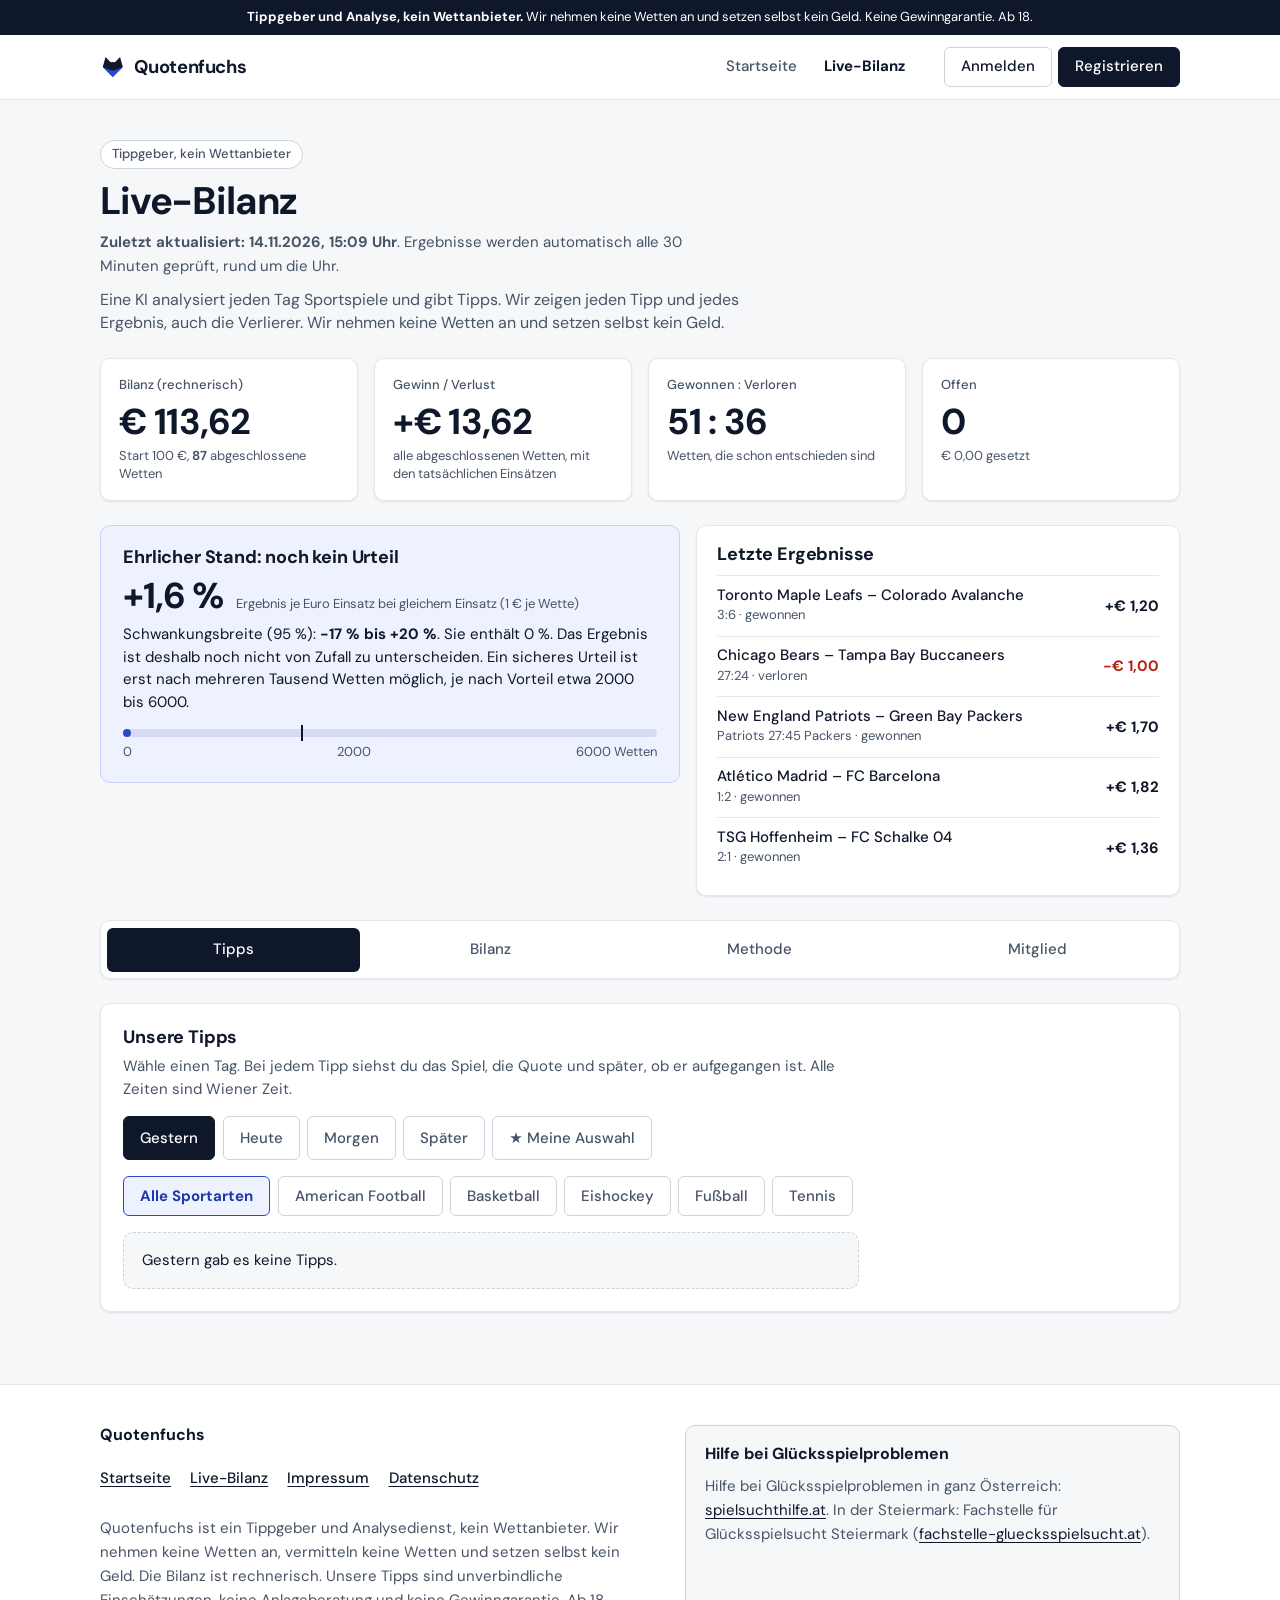
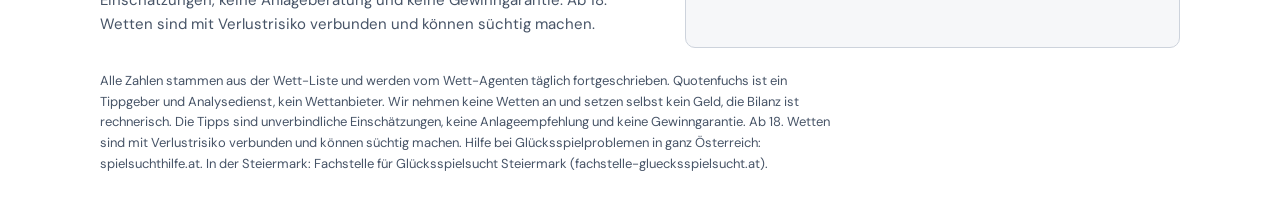
==== commit 3c7a9c6d: "Stand 2026-11-14 14:09 UTC" ====
--- a/bilanz.html
+++ b/bilanz.html
@@ -416,7 +416,7 @@
     <div class="ph-text">
       <span class="badge">Tippgeber, kein Wettanbieter</span>
       <h1>Live-Bilanz</h1>
-    <p class="sub"><b>Zuletzt aktualisiert: 14.11.2026, 09:51 Uhr</b>. Ergebnisse werden automatisch alle 30 Minuten geprüft, rund um die Uhr.</p>
+    <p class="sub"><b>Zuletzt aktualisiert: 14.11.2026, 15:09 Uhr</b>. Ergebnisse werden automatisch alle 30 Minuten geprüft, rund um die Uhr.</p>
       <p class="lead">Eine KI analysiert jeden Tag Sportspiele und gibt Tipps. Wir zeigen jeden Tipp und jedes Ergebnis, auch die Verlierer. Wir nehmen keine Wetten an und setzen selbst kein Geld.</p>
     </div>
     <div hidden><p class="big">Rechnerisch wurden aus 100 € Startwert bisher</p>
@@ -482,7 +482,7 @@
 <details class="card gloss"><summary>Stimmen unsere Wahrscheinlichkeiten? (Kalibrierung)</summary><p class="note">Bei jeder Wette schätzen wir, wie wahrscheinlich sie aufgeht. Hier siehst du, ob das hinkommt: Liegt ein Punkt auf der gestrichelten Linie, stimmt die Schätzung. Darunter heißt: Wir waren zu optimistisch. Mit so wenigen Wetten ist das nur ein erster Eindruck.</p><svg viewBox="0 0 220 220" role="img" aria-label="Kalibrierung: erwartete gegen tatsächliche Trefferquote" style="max-width:260px;width:100%"><rect x="30" y="10" width="180" height="180" fill="none" stroke="#9A9684"/><line x1="30" y1="190" x2="210" y2="10" stroke="#9A9684" stroke-dasharray="4 4"/><circle cx="64.5" cy="190.0" r="5" fill="#2440FF" fill-opacity=".6"/><circle cx="101.0" cy="131.8" r="8" fill="#2440FF" fill-opacity=".6"/><circle cx="134.9" cy="40.9" r="11" fill="#2440FF" fill-opacity=".6"/><circle cx="172.5" cy="-10.6" r="6" fill="#2440FF" fill-opacity=".6"/><text x="120" y="212" font-size="10" text-anchor="middle" fill="#565C74">erwartet (30 bis 80 %)</text><text x="8" y="100" font-size="10" fill="#565C74" transform="rotate(-90 8 100)" text-anchor="middle">tatsächlich</text></svg><div class="tablewrap"><table><thead><tr><th>Unsere Schätzung</th><th class="r">Wetten</th><th class="r">Erwartet</th><th class="r">Tatsächlich</th></tr></thead><tbody><tr><td>unter 45 %</td><td class="r">4</td><td class="r">40 %</td><td class="r">25 %</td></tr><tr><td>45 bis 55 %</td><td class="r">13</td><td class="r">50 %</td><td class="r">46 %</td></tr><tr><td>55 bis 65 %</td><td class="r">21</td><td class="r">59 %</td><td class="r">71 %</td></tr><tr><td>ab 65 %</td><td class="r">7</td><td class="r">70 %</td><td class="r">86 %</td></tr></tbody></table></div></details>
   </div>
   <div data-tab="plan" hidden>
-  <section class="card"><h2>Spielplan der nächsten Tage</h2><p class="note">Das sind die Spiele, die in den nächsten drei Tagen anstehen. Wir tippen nicht auf alle Spiele: Wir wählen aus, wo nach unserer Rechnung eine Quote besser ist als der faire Wert. Das ist ein Auswahlkriterium, kein Gewinnversprechen. Damit niemand unsere Tipps gratis kopiert, zeigen wir sie erst nach dem Spiel. Angezeigt: <b>86</b>.</p><div class="tablewrap"><table class="plan"><thead><tr><th>Anstoß</th><th>Liga</th><th>Spiel</th></tr></thead><tbody><tr><td>Sa 14.11. 15:00</td><td>soccer_uefa_nations_league</td><td>Kosovo – Israel</td></tr><tr><td>Sa 14.11. 18:00</td><td>soccer_uefa_nations_league</td><td>Georgia – Hungary</td></tr><tr><td>Sa 14.11. 18:00</td><td>soccer_uefa_nations_league</td><td>Norway – Wales</td></tr><tr><td>Sa 14.11. 18:00</td><td>americanfootball_ncaaf</td><td>Mississippi State Bulldogs – Auburn Tigers</td></tr><tr><td>Sa 14.11. 18:00</td><td>americanfootball_ncaaf</td><td>Iowa State Cyclones – Cincinnati Bearcats</td></tr><tr><td>Sa 14.11. 18:00</td><td>americanfootball_ncaaf</td><td>Miami Hurricanes – Duke Blue Devils</td></tr><tr><td>Sa 14.11. 18:00</td><td>americanfootball_ncaaf</td><td>UConn Huskies – James Madison Dukes</td></tr><tr><td>Sa 14.11. 18:00</td><td>americanfootball_ncaaf</td><td>Maryland Terrapins – Wisconsin Badgers</td></tr><tr><td>Sa 14.11. 18:00</td><td>americanfootball_ncaaf</td><td>NC State Wolfpack – Syracuse Orange</td></tr><tr><td>Sa 14.11. 18:00</td><td>americanfootball_ncaaf</td><td>Ohio State Buckeyes – Northwestern Wildcats</td></tr><tr><td>Sa 14.11. 18:00</td><td>americanfootball_ncaaf</td><td>SMU Mustangs – Wake Forest Demon Deacons</td></tr><tr><td>Sa 14.11. 18:30</td><td>americanfootball_ncaaf</td><td>Clemson Tigers – Georgia Tech Yellow Jackets</td></tr><tr><td>Sa 14.11. 18:30</td><td>americanfootball_ncaaf</td><td>Rutgers Scarlet Knights – Nebraska Cornhuskers</td></tr><tr><td>Sa 14.11. 18:45</td><td>americanfootball_ncaaf</td><td>Vanderbilt Commodores – Alabama Crimson Tide</td></tr><tr><td>Sa 14.11. 19:00</td><td>NHL</td><td>Carolina Hurricanes – Seattle Kraken</td></tr><tr><td>Sa 14.11. 19:00</td><td>americanfootball_ncaaf</td><td>Coastal Carolina Chanticleers – Arkansas State Red Wolves</td></tr><tr><td>Sa 14.11. 19:00</td><td>americanfootball_ncaaf</td><td>Charlotte 49ers – East Carolina Pirates</td></tr><tr><td>Sa 14.11. 19:00</td><td>americanfootball_ncaaf</td><td>Temple Owls – UAB Blazers</td></tr><tr><td>Sa 14.11. 20:00</td><td>americanfootball_ncaaf</td><td>TCU Horned Frogs – Kansas State Wildcats</td></tr><tr><td>Sa 14.11. 20:00</td><td>americanfootball_ncaaf</td><td>Sam Houston State Bearkats – Kennesaw State Owls</td></tr><tr><td>Sa 14.11. 20:00</td><td>americanfootball_ncaaf</td><td>Rice Owls – Tulane Green Wave</td></tr><tr><td>Sa 14.11. 20:45</td><td>soccer_uefa_nations_league</td><td>Austria – Iceland</td></tr><tr><td>Sa 14.11. 20:45</td><td>soccer_uefa_nations_league</td><td>Austria – Republic of Ireland</td></tr><tr><td>Sa 14.11. 20:45</td><td>soccer_uefa_nations_league</td><td>Sweden – Bosnia &amp; Herzegovina</td></tr><tr><td>Sa 14.11. 20:45</td><td>soccer_uefa_nations_league</td><td>Portugal – Denmark</td></tr><tr><td>Sa 14.11. 20:45</td><td>soccer_uefa_nations_league</td><td>Northern Ireland – Ukraine</td></tr><tr><td>Sa 14.11. 20:45</td><td>soccer_uefa_nations_league</td><td>Romania – Poland</td></tr><tr><td>Sa 14.11. 21:00</td><td>americanfootball_ncaaf</td><td>Delaware Blue Hens – Florida International Panthers</td></tr><tr><td>Sa 14.11. 21:00</td><td>americanfootball_ncaaf</td><td>Missouri State Bears – New Mexico State Aggies</td></tr><tr><td>Sa 14.11. 21:00</td><td>americanfootball_ncaaf</td><td>Texas A&amp;M Aggies – Tennessee Volunteers</td></tr><tr><td>Sa 14.11. 21:30</td><td>americanfootball_ncaaf</td><td>UCF Knights – Arizona State Sun Devils</td></tr><tr><td>Sa 14.11. 21:30</td><td>americanfootball_ncaaf</td><td>BYU Cougars – Baylor Bears</td></tr><tr><td>Sa 14.11. 21:30</td><td>americanfootball_ncaaf</td><td>Notre Dame Fighting Irish – Boston College Eagles</td></tr><tr><td>Sa 14.11. 21:30</td><td>americanfootball_ncaaf</td><td>Virginia Cavaliers – California Golden Bears</td></tr><tr><td>Sa 14.11. 21:30</td><td>americanfootball_ncaaf</td><td>Tulsa Golden Hurricane – Florida Atlantic Owls</td></tr><tr><td>Sa 14.11. 21:30</td><td>americanfootball_ncaaf</td><td>Georgia Bulldogs – Missouri Tigers</td></tr><tr><td>Sa 14.11. 21:30</td><td>americanfootball_ncaaf</td><td>Georgia State Panthers – Georgia Southern Eagles</td></tr><tr><td>Sa 14.11. 21:30</td><td>americanfootball_ncaaf</td><td>Indiana Hoosiers – USC Trojans</td></tr><tr><td>Sa 14.11. 21:30</td><td>americanfootball_ncaaf</td><td>Western Kentucky Hilltoppers – Jacksonville State Gamecocks</td></tr><tr><td>Sa 14.11. 21:30</td><td>americanfootball_ncaaf</td><td>Liberty Flames – Middle Tennessee Blue Raiders</td></tr><tr><td>Sa 14.11. 21:30</td><td>americanfootball_ncaaf</td><td>Oregon Ducks – Michigan Wolverines</td></tr><tr><td>Sa 14.11. 21:30</td><td>americanfootball_ncaaf</td><td>Northern Illinois Huskies – Nevada Wolf Pack</td></tr><tr><td>Sa 14.11. 22:00</td><td>americanfootball_ncaaf</td><td>Texas State Bobcats – Fresno State Bulldogs</td></tr><tr><td>Sa 14.11. 22:15</td><td>americanfootball_ncaaf</td><td>Michigan State Spartans – Washington Huskies</td></tr><tr><td>Sa 14.11. 22:15</td><td>americanfootball_ncaaf</td><td>Oklahoma Sooners – Ole Miss Rebels</td></tr><tr><td>Sa 14.11. 23:00</td><td>americanfootball_ncaaf</td><td>Louisiana Tech Bulldogs – Southern Mississippi Golden Eagles</td></tr><tr><td>Sa 14.11. 23:30</td><td>americanfootball_ncaaf</td><td>West Virginia Mountaineers – Kansas Jayhawks</td></tr><tr><td>So 15.11. 00:00</td><td>americanfootball_ncaaf</td><td>Marshall Thundering Herd – Appalachian State Mountaineers</td></tr><tr><td>So 15.11. 00:00</td><td>americanfootball_ncaaf</td><td>Boise State Broncos – Oregon State Beavers</td></tr><tr><td>So 15.11. 00:15</td><td>americanfootball_ncaaf</td><td>Kentucky Wildcats – Florida Gators</td></tr><tr><td>So 15.11. 01:00</td><td>americanfootball_ncaaf</td><td>Air Force Falcons – San Jose State Spartans</td></tr><tr><td>So 15.11. 01:00</td><td>americanfootball_ncaaf</td><td>North Carolina Tar Heels – Louisville Cardinals</td></tr><tr><td>So 15.11. 01:00</td><td>americanfootball_ncaaf</td><td>Penn State Nittany Lions – Minnesota Golden Gophers</td></tr><tr><td>So 15.11. 01:00</td><td>americanfootball_ncaaf</td><td>South Alabama Jaguars – Troy Trojans</td></tr><tr><td>So 15.11. 01:30</td><td>americanfootball_ncaaf</td><td>Arizona Wildcats – Utah Utes</td></tr><tr><td>So 15.11. 01:30</td><td>americanfootball_ncaaf</td><td>Iowa Hawkeyes – Purdue Boilermakers</td></tr><tr><td>So 15.11. 01:30</td><td>americanfootball_ncaaf</td><td>LSU Tigers – Texas Longhorns</td></tr><tr><td>So 15.11. 01:30</td><td>americanfootball_ncaaf</td><td>New Mexico Lobos – UNLV Rebels</td></tr><tr><td>So 15.11. 01:30</td><td>americanfootball_ncaaf</td><td>Virginia Tech Hokies – Stanford Cardinal</td></tr><tr><td>So 15.11. 01:45</td><td>americanfootball_ncaaf</td><td>Arkansas Razorbacks – South Carolina Gamecocks</td></tr><tr><td>So 15.11. 03:00</td><td>americanfootball_ncaaf</td><td>UTSA Roadrunners – North Texas Mean Green</td></tr><tr><td>So 15.11. 03:30</td><td>americanfootball_ncaaf</td><td>Oklahoma State Cowboys – Texas Tech Red Raiders</td></tr><tr><td>So 15.11. 03:30</td><td>americanfootball_ncaaf</td><td>San Diego State Aztecs – Utah State Aggies</td></tr><tr><td>So 15.11. 04:00</td><td>americanfootball_ncaaf</td><td>UTEP Miners – Wyoming Cowboys</td></tr><tr><td>So 15.11. 04:30</td><td>americanfootball_ncaaf</td><td>Washington State Cougars – Colorado State Rams</td></tr><tr><td>So 15.11. 05:00</td><td>americanfootball_ncaaf</td><td>Hawaii Rainbow Warriors – North Dakota State Bison</td></tr><tr><td>So 15.11. 14:00</td><td>tennis_atp_finals</td><td>Alexander Zverev – Rafael Jodar</td></tr><tr><td>So 15.11. 15:00</td><td>soccer_uefa_nations_league</td><td>Cyprus – Montenegro</td></tr><tr><td>So 15.11. 15:30</td><td>NFL</td><td>Detroit Lions – New England Patriots</td></tr><tr><td>So 15.11. 19:00</td><td>NFL</td><td>Atlanta Falcons – Kansas City Chiefs</td></tr><tr><td>So 15.11. 19:00</td><td>NFL</td><td>New York Jets – Buffalo Bills</td></tr><tr><td>So 15.11. 19:00</td><td>NFL</td><td>New Orleans Saints – Carolina Panthers</td></tr><tr><td>So 15.11. 19:00</td><td>NFL</td><td>Cleveland Browns – Houston Texans</td></tr><tr><td>So 15.11. 19:00</td><td>NFL</td><td>Green Bay Packers – Minnesota Vikings</td></tr><tr><td>So 15.11. 19:00</td><td>NFL</td><td>Indianapolis Colts – Miami Dolphins</td></tr><tr><td>So 15.11. 19:00</td><td>NFL</td><td>Tennessee Titans – Jacksonville Jaguars</td></tr><tr><td>So 15.11. 20:30</td><td>tennis_atp_finals</td><td>Ben Shelton – Arthur Fils</td></tr><tr><td>So 15.11. 20:45</td><td>soccer_uefa_nations_league</td><td>Belgium – Italy</td></tr><tr><td>So 15.11. 20:45</td><td>soccer_uefa_nations_league</td><td>Croatia – Czech Republic</td></tr><tr><td>So 15.11. 20:45</td><td>soccer_uefa_nations_league</td><td>Spain – England</td></tr><tr><td>So 15.11. 20:45</td><td>soccer_uefa_nations_league</td><td>France – Turkey</td></tr><tr><td>So 15.11. 22:05</td><td>NFL</td><td>Arizona Cardinals – Los Angeles Rams</td></tr><tr><td>So 15.11. 22:05</td><td>NFL</td><td>Las Vegas Raiders – Seattle Seahawks</td></tr><tr><td>So 15.11. 22:25</td><td>NFL</td><td>Dallas Cowboys – San Francisco 49ers</td></tr><tr><td>Mo 16.11. 02:20</td><td>NFL</td><td>Cincinnati Bengals – Pittsburgh Steelers</td></tr><tr><td>Mo 16.11. 14:00</td><td>tennis_atp_finals</td><td>Carlos Alcaraz – Frances Tiafoe</td></tr></tbody></table></div></section>
+  <section class="card"><h2>Spielplan der nächsten Tage</h2><p class="note">Das sind die Spiele, die in den nächsten drei Tagen anstehen. Wir tippen nicht auf alle Spiele: Wir wählen aus, wo nach unserer Rechnung eine Quote besser ist als der faire Wert. Das ist ein Auswahlkriterium, kein Gewinnversprechen. Damit niemand unsere Tipps gratis kopiert, zeigen wir sie erst nach dem Spiel. Angezeigt: <b>177</b>.</p><div class="tablewrap"><table class="plan"><thead><tr><th>Anstoß</th><th>Liga</th><th>Spiel</th></tr></thead><tbody><tr><td>Sa 14.11. 18:00</td><td>soccer_uefa_nations_league</td><td>Georgia – Hungary</td></tr><tr><td>Sa 14.11. 18:00</td><td>soccer_uefa_nations_league</td><td>Norway – Wales</td></tr><tr><td>Sa 14.11. 18:00</td><td>basketball_ncaab</td><td>Akron Zips – Tulane Green Wave</td></tr><tr><td>Sa 14.11. 18:00</td><td>americanfootball_ncaaf</td><td>Iowa State Cyclones – Cincinnati Bearcats</td></tr><tr><td>Sa 14.11. 18:00</td><td>americanfootball_ncaaf</td><td>Miami Hurricanes – Duke Blue Devils</td></tr><tr><td>Sa 14.11. 18:00</td><td>americanfootball_ncaaf</td><td>UConn Huskies – James Madison Dukes</td></tr><tr><td>Sa 14.11. 18:00</td><td>americanfootball_ncaaf</td><td>Maryland Terrapins – Wisconsin Badgers</td></tr><tr><td>Sa 14.11. 18:00</td><td>americanfootball_ncaaf</td><td>NC State Wolfpack – Syracuse Orange</td></tr><tr><td>Sa 14.11. 18:00</td><td>americanfootball_ncaaf</td><td>Ohio State Buckeyes – Northwestern Wildcats</td></tr><tr><td>Sa 14.11. 18:00</td><td>americanfootball_ncaaf</td><td>SMU Mustangs – Wake Forest Demon Deacons</td></tr><tr><td>Sa 14.11. 18:30</td><td>americanfootball_ncaaf</td><td>Clemson Tigers – Georgia Tech Yellow Jackets</td></tr><tr><td>Sa 14.11. 18:30</td><td>americanfootball_ncaaf</td><td>Rutgers Scarlet Knights – Nebraska Cornhuskers</td></tr><tr><td>Sa 14.11. 18:45</td><td>americanfootball_ncaaf</td><td>Vanderbilt Commodores – Alabama Crimson Tide</td></tr><tr><td>Sa 14.11. 19:00</td><td>NHL</td><td>Carolina Hurricanes – Seattle Kraken</td></tr><tr><td>Sa 14.11. 19:00</td><td>basketball_ncaab</td><td>Army Knights – St. Thomas (MN) Tommies</td></tr><tr><td>Sa 14.11. 19:00</td><td>basketball_ncaab</td><td>George Mason Patriots – Bradley Braves</td></tr><tr><td>Sa 14.11. 19:00</td><td>basketball_ncaab</td><td>Maine Black Bears – Drexel Dragons</td></tr><tr><td>Sa 14.11. 19:00</td><td>basketball_ncaab</td><td>Youngstown St Penguins – Marshall Thundering Herd</td></tr><tr><td>Sa 14.11. 19:00</td><td>basketball_ncaab</td><td>North Dakota Fighting Hawks – Montana Grizzlies</td></tr><tr><td>Sa 14.11. 19:00</td><td>basketball_ncaab</td><td>Texas Tech Red Raiders – Stonehill Skyhawks</td></tr><tr><td>Sa 14.11. 19:00</td><td>americanfootball_ncaaf</td><td>Coastal Carolina Chanticleers – Arkansas State Red Wolves</td></tr><tr><td>Sa 14.11. 19:00</td><td>americanfootball_ncaaf</td><td>Charlotte 49ers – East Carolina Pirates</td></tr><tr><td>Sa 14.11. 19:00</td><td>americanfootball_ncaaf</td><td>Temple Owls – UAB Blazers</td></tr><tr><td>Sa 14.11. 19:30</td><td>basketball_ncaab</td><td>Colorado St Rams – Loyola (Chi) Ramblers</td></tr><tr><td>Sa 14.11. 20:00</td><td>basketball_ncaab</td><td>Bellarmine Knights – Northern Illinois Huskies</td></tr><tr><td>Sa 14.11. 20:00</td><td>basketball_ncaab</td><td>South Florida Bulls – Coppin St Eagles</td></tr><tr><td>Sa 14.11. 20:00</td><td>basketball_ncaab</td><td>Evansville Purple Aces – Miami (OH) RedHawks</td></tr><tr><td>Sa 14.11. 20:00</td><td>basketball_ncaab</td><td>South Carolina Gamecocks – Gardner-Webb Bulldogs</td></tr><tr><td>Sa 14.11. 20:00</td><td>basketball_ncaab</td><td>North Florida Ospreys – The Citadel Bulldogs</td></tr><tr><td>Sa 14.11. 20:00</td><td>basketball_ncaab</td><td>Queens University Royals – Wofford Terriers</td></tr><tr><td>Sa 14.11. 20:00</td><td>basketball_ncaab</td><td>Stephen F. Austin Lumberjacks – Rice Owls</td></tr><tr><td>Sa 14.11. 20:00</td><td>americanfootball_ncaaf</td><td>TCU Horned Frogs – Kansas State Wildcats</td></tr><tr><td>Sa 14.11. 20:00</td><td>americanfootball_ncaaf</td><td>Sam Houston State Bearkats – Kennesaw State Owls</td></tr><tr><td>Sa 14.11. 20:30</td><td>basketball_ncaab</td><td>Winthrop Eagles – Jackson St Tigers</td></tr><tr><td>Sa 14.11. 20:45</td><td>soccer_uefa_nations_league</td><td>Austria – Iceland</td></tr><tr><td>Sa 14.11. 20:45</td><td>soccer_uefa_nations_league</td><td>Austria – Republic of Ireland</td></tr><tr><td>Sa 14.11. 20:45</td><td>soccer_uefa_nations_league</td><td>Sweden – Bosnia &amp; Herzegovina</td></tr><tr><td>Sa 14.11. 20:45</td><td>soccer_uefa_nations_league</td><td>Portugal – Denmark</td></tr><tr><td>Sa 14.11. 20:45</td><td>soccer_uefa_nations_league</td><td>Northern Ireland – Ukraine</td></tr><tr><td>Sa 14.11. 20:45</td><td>soccer_uefa_nations_league</td><td>Romania – Poland</td></tr><tr><td>Sa 14.11. 21:00</td><td>tennis_wta_finals</td><td>Jessica Pegula – Mirra Andreeva</td></tr><tr><td>Sa 14.11. 21:00</td><td>basketball_ncaab</td><td>Denver Pioneers – Wyoming Cowboys</td></tr><tr><td>Sa 14.11. 21:00</td><td>americanfootball_ncaaf</td><td>Delaware Blue Hens – Florida International Panthers</td></tr><tr><td>Sa 14.11. 21:00</td><td>americanfootball_ncaaf</td><td>Missouri State Bears – New Mexico State Aggies</td></tr><tr><td>Sa 14.11. 21:00</td><td>americanfootball_ncaaf</td><td>Texas A&amp;M Aggies – Tennessee Volunteers</td></tr><tr><td>Sa 14.11. 21:30</td><td>basketball_ncaab</td><td>Northern Kentucky Norse – Central Michigan Chippewas</td></tr><tr><td>Sa 14.11. 21:30</td><td>basketball_ncaab</td><td>Gonzaga Bulldogs – LSU Tigers</td></tr><tr><td>Sa 14.11. 21:30</td><td>americanfootball_ncaaf</td><td>Notre Dame Fighting Irish – Boston College Eagles</td></tr><tr><td>Sa 14.11. 21:30</td><td>americanfootball_ncaaf</td><td>Virginia Cavaliers – California Golden Bears</td></tr><tr><td>Sa 14.11. 21:30</td><td>americanfootball_ncaaf</td><td>Georgia Bulldogs – Missouri Tigers</td></tr><tr><td>Sa 14.11. 21:30</td><td>americanfootball_ncaaf</td><td>Georgia State Panthers – Georgia Southern Eagles</td></tr><tr><td>Sa 14.11. 21:30</td><td>americanfootball_ncaaf</td><td>Indiana Hoosiers – USC Trojans</td></tr><tr><td>Sa 14.11. 21:30</td><td>americanfootball_ncaaf</td><td>Western Kentucky Hilltoppers – Jacksonville State Gamecocks</td></tr><tr><td>Sa 14.11. 21:30</td><td>americanfootball_ncaaf</td><td>West Virginia Mountaineers – Kansas Jayhawks</td></tr><tr><td>Sa 14.11. 21:30</td><td>americanfootball_ncaaf</td><td>Liberty Flames – Middle Tennessee Blue Raiders</td></tr><tr><td>Sa 14.11. 21:30</td><td>americanfootball_ncaaf</td><td>Oregon Ducks – Michigan Wolverines</td></tr><tr><td>Sa 14.11. 21:30</td><td>americanfootball_ncaaf</td><td>Northern Illinois Huskies – Nevada Wolf Pack</td></tr><tr><td>Sa 14.11. 21:40</td><td>NHL</td><td>Chicago Blackhawks – Winnipeg Jets</td></tr><tr><td>Sa 14.11. 22:00</td><td>basketball_ncaab</td><td>East Carolina Pirates – Delaware St Hornets</td></tr><tr><td>Sa 14.11. 22:00</td><td>basketball_ncaab</td><td>Detroit Mercy Titans – Toledo Rockets</td></tr><tr><td>Sa 14.11. 22:00</td><td>basketball_ncaab</td><td>Georgia Tech Yellow Jackets – UNC Asheville Bulldogs</td></tr><tr><td>Sa 14.11. 22:00</td><td>basketball_ncaab</td><td>Navy Midshipmen – Hampton Pirates</td></tr><tr><td>Sa 14.11. 22:00</td><td>basketball_ncaab</td><td>St. Bonaventure Bonnies – Lafayette Leopards</td></tr><tr><td>Sa 14.11. 22:00</td><td>basketball_ncaab</td><td>Old Dominion Monarchs – Longwood Lancers</td></tr><tr><td>Sa 14.11. 22:00</td><td>basketball_ncaab</td><td>N Colorado Bears – South Dakota St Jackrabbits</td></tr><tr><td>Sa 14.11. 22:00</td><td>basketball_ncaab</td><td>Wake Forest Demon Deacons – Southern Utah Thunderbirds</td></tr><tr><td>Sa 14.11. 22:00</td><td>americanfootball_ncaaf</td><td>Texas State Bobcats – Fresno State Bulldogs</td></tr><tr><td>Sa 14.11. 22:15</td><td>americanfootball_ncaaf</td><td>Mississippi State Bulldogs – Auburn Tigers</td></tr><tr><td>Sa 14.11. 22:30</td><td>tennis_wta_finals</td><td>Linda Noskova – Elina Svitolina</td></tr><tr><td>Sa 14.11. 22:30</td><td>basketball_ncaab</td><td>Campbell Fighting Camels – South Carolina Upstate Spartans</td></tr><tr><td>Sa 14.11. 22:30</td><td>americanfootball_ncaaf</td><td>Rice Owls – Tulane Green Wave</td></tr><tr><td>Sa 14.11. 23:00</td><td>basketball_ncaab</td><td>California Golden Bears – Utah Tech Trailblazers</td></tr><tr><td>Sa 14.11. 23:00</td><td>basketball_ncaab</td><td>Loyola (MD) Greyhounds – Morgan St Bears</td></tr><tr><td>Sa 14.11. 23:00</td><td>basketball_ncaab</td><td>Oakland Golden Grizzlies – Northern Iowa Panthers</td></tr><tr><td>Sa 14.11. 23:00</td><td>americanfootball_ncaaf</td><td>Louisiana Tech Bulldogs – Southern Mississippi Golden Eagles</td></tr><tr><td>Sa 14.11. 23:30</td><td>americanfootball_ncaaf</td><td>UCF Knights – Arizona State Sun Devils</td></tr><tr><td>Sa 14.11. 23:30</td><td>americanfootball_ncaaf</td><td>Michigan State Spartans – Washington Huskies</td></tr><tr><td>So 15.11. 00:00</td><td>basketball_ncaab</td><td>Providence Friars – Colorado Buffaloes</td></tr><tr><td>So 15.11. 00:00</td><td>basketball_ncaab</td><td>Fresno St Bulldogs – UC Riverside Highlanders</td></tr><tr><td>So 15.11. 00:00</td><td>basketball_ncaab</td><td>Le Moyne Dolphins – Manhattan Jaspers</td></tr><tr><td>So 15.11. 00:00</td><td>basketball_ncaab</td><td>North Texas Mean Green – South Alabama Jaguars</td></tr><tr><td>So 15.11. 00:00</td><td>americanfootball_ncaaf</td><td>Marshall Thundering Herd – Appalachian State Mountaineers</td></tr><tr><td>So 15.11. 00:00</td><td>americanfootball_ncaaf</td><td>Boise State Broncos – Oregon State Beavers</td></tr><tr><td>So 15.11. 00:15</td><td>americanfootball_ncaaf</td><td>Kentucky Wildcats – Florida Gators</td></tr><tr><td>So 15.11. 00:30</td><td>basketball_ncaab</td><td>Saint Joseph&#x27;s Hawks – Pennsylvania Quakers</td></tr><tr><td>So 15.11. 01:00</td><td>basketball_ncaab</td><td>Wichita St Shockers – Austin Peay Governors</td></tr><tr><td>So 15.11. 01:00</td><td>basketball_ncaab</td><td>Siena Saints – Brown Bears</td></tr><tr><td>So 15.11. 01:00</td><td>basketball_ncaab</td><td>Charleston Southern Buccaneers – West Georgia Wolves</td></tr><tr><td>So 15.11. 01:00</td><td>basketball_ncaab</td><td>Davidson Wildcats – Howard Bison</td></tr><tr><td>So 15.11. 01:00</td><td>basketball_ncaab</td><td>Fairfield Stags – NJIT Highlanders</td></tr><tr><td>So 15.11. 01:00</td><td>basketball_ncaab</td><td>Jacksonville St Gamecocks – UAB Blazers</td></tr><tr><td>So 15.11. 01:00</td><td>basketball_ncaab</td><td>Western Carolina Catamounts – Lipscomb Bisons</td></tr><tr><td>So 15.11. 01:00</td><td>basketball_ncaab</td><td>San Francisco Dons – Portland St Vikings</td></tr><tr><td>So 15.11. 01:00</td><td>basketball_ncaab</td><td>Villanova Wildcats – Rider Broncs</td></tr><tr><td>So 15.11. 01:00</td><td>basketball_ncaab</td><td>UT-Arlington Mavericks – UT Rio Grande Valley Vaqueros</td></tr><tr><td>So 15.11. 01:00</td><td>americanfootball_ncaaf</td><td>Air Force Falcons – San Jose State Spartans</td></tr><tr><td>So 15.11. 01:00</td><td>americanfootball_ncaaf</td><td>BYU Cougars – Baylor Bears</td></tr><tr><td>So 15.11. 01:00</td><td>americanfootball_ncaaf</td><td>North Carolina Tar Heels – Louisville Cardinals</td></tr><tr><td>So 15.11. 01:00</td><td>americanfootball_ncaaf</td><td>Penn State Nittany Lions – Minnesota Golden Gophers</td></tr><tr><td>So 15.11. 01:00</td><td>americanfootball_ncaaf</td><td>South Alabama Jaguars – Troy Trojans</td></tr><tr><td>So 15.11. 01:09</td><td>NHL</td><td>Montréal Canadiens – Colorado Avalanche</td></tr><tr><td>So 15.11. 01:10</td><td>NBA</td><td>New Orleans Pelicans – Denver Nuggets</td></tr><tr><td>So 15.11. 01:10</td><td>NHL</td><td>Boston Bruins – Minnesota Wild</td></tr><tr><td>So 15.11. 01:10</td><td>NHL</td><td>Columbus Blue Jackets – Philadelphia Flyers</td></tr><tr><td>So 15.11. 01:10</td><td>NHL</td><td>Tampa Bay Lightning – Detroit Red Wings</td></tr><tr><td>So 15.11. 01:10</td><td>NHL</td><td>Toronto Maple Leafs – Edmonton Oilers</td></tr><tr><td>So 15.11. 01:10</td><td>NHL</td><td>St Louis Blues – Florida Panthers</td></tr><tr><td>So 15.11. 01:10</td><td>NHL</td><td>Washington Capitals – New Jersey Devils</td></tr><tr><td>So 15.11. 01:10</td><td>NHL</td><td>Pittsburgh Penguins – Ottawa Senators</td></tr><tr><td>So 15.11. 01:15</td><td>americanfootball_ncaaf</td><td>Tulsa Golden Hurricane – Florida Atlantic Owls</td></tr><tr><td>So 15.11. 01:30</td><td>basketball_ncaab</td><td>Duquesne Dukes – Binghamton Bearcats</td></tr><tr><td>So 15.11. 01:30</td><td>basketball_ncaab</td><td>Dayton Flyers – Cincinnati Bearcats</td></tr><tr><td>So 15.11. 01:30</td><td>basketball_ncaab</td><td>Morehead St Eagles – IUPUI Jaguars</td></tr><tr><td>So 15.11. 01:30</td><td>basketball_ncaab</td><td>Towson Tigers – UMBC Retrievers</td></tr><tr><td>So 15.11. 01:30</td><td>americanfootball_ncaaf</td><td>Iowa Hawkeyes – Purdue Boilermakers</td></tr><tr><td>So 15.11. 01:30</td><td>americanfootball_ncaaf</td><td>LSU Tigers – Texas Longhorns</td></tr><tr><td>So 15.11. 01:30</td><td>americanfootball_ncaaf</td><td>New Mexico Lobos – UNLV Rebels</td></tr><tr><td>So 15.11. 01:30</td><td>americanfootball_ncaaf</td><td>Virginia Tech Hokies – Stanford Cardinal</td></tr><tr><td>So 15.11. 01:40</td><td>NBA</td><td>Cleveland Cavaliers – Dallas Mavericks</td></tr><tr><td>So 15.11. 01:45</td><td>americanfootball_ncaaf</td><td>Arkansas Razorbacks – South Carolina Gamecocks</td></tr><tr><td>So 15.11. 02:00</td><td>basketball_ncaab</td><td>Arkansas-Little Rock Trojans – Northwestern St Demons</td></tr><tr><td>So 15.11. 02:00</td><td>basketball_ncaab</td><td>Nicholls St Colonels – Louisiana Tech Bulldogs</td></tr><tr><td>So 15.11. 02:00</td><td>basketball_ncaab</td><td>Sacramento St Hornets – UC Davis Aggies</td></tr><tr><td>So 15.11. 02:10</td><td>NBA</td><td>Memphis Grizzlies – Brooklyn Nets</td></tr><tr><td>So 15.11. 02:10</td><td>NBA</td><td>Minnesota Timberwolves – Chicago Bulls</td></tr><tr><td>So 15.11. 02:10</td><td>NBA</td><td>Miami Heat – Detroit Pistons</td></tr><tr><td>So 15.11. 02:10</td><td>NHL</td><td>Dallas Stars – Buffalo Sabres</td></tr><tr><td>So 15.11. 02:30</td><td>basketball_ncaab</td><td>Belmont Bruins – Furman Paladins</td></tr><tr><td>So 15.11. 03:00</td><td>americanfootball_ncaaf</td><td>UTSA Roadrunners – North Texas Mean Green</td></tr><tr><td>So 15.11. 03:10</td><td>NHL</td><td>Utah Mammoth – San Jose Sharks</td></tr><tr><td>So 15.11. 03:30</td><td>americanfootball_ncaaf</td><td>Oklahoma State Cowboys – Texas Tech Red Raiders</td></tr><tr><td>So 15.11. 03:30</td><td>americanfootball_ncaaf</td><td>San Diego State Aztecs – Utah State Aggies</td></tr><tr><td>So 15.11. 04:00</td><td>basketball_ncaab</td><td>Nevada Wolf Pack – Utah Valley Wolverines</td></tr><tr><td>So 15.11. 04:00</td><td>basketball_ncaab</td><td>Santa Clara Broncos – New Mexico Lobos</td></tr><tr><td>So 15.11. 04:00</td><td>americanfootball_ncaaf</td><td>UTEP Miners – Wyoming Cowboys</td></tr><tr><td>So 15.11. 04:10</td><td>NHL</td><td>Anaheim Ducks – New York Islanders</td></tr><tr><td>So 15.11. 04:10</td><td>NHL</td><td>Los Angeles Kings – Calgary Flames</td></tr><tr><td>So 15.11. 04:30</td><td>americanfootball_ncaaf</td><td>Arizona Wildcats – Utah Utes</td></tr><tr><td>So 15.11. 04:30</td><td>americanfootball_ncaaf</td><td>Washington State Cougars – Colorado State Rams</td></tr><tr><td>So 15.11. 05:00</td><td>americanfootball_ncaaf</td><td>Hawaii Rainbow Warriors – North Dakota State Bison</td></tr><tr><td>So 15.11. 14:00</td><td>tennis_atp_finals</td><td>Alexander Zverev – Rafael Jodar</td></tr><tr><td>So 15.11. 15:00</td><td>soccer_uefa_nations_league</td><td>Latvia – Armenia</td></tr><tr><td>So 15.11. 15:00</td><td>soccer_uefa_nations_league</td><td>Cyprus – Montenegro</td></tr><tr><td>So 15.11. 15:30</td><td>NFL</td><td>Detroit Lions – New England Patriots</td></tr><tr><td>So 15.11. 18:00</td><td>soccer_uefa_nations_league</td><td>Belarus – Albania</td></tr><tr><td>So 15.11. 18:00</td><td>soccer_uefa_nations_league</td><td>Finland – San Marino</td></tr><tr><td>So 15.11. 19:00</td><td>NFL</td><td>Atlanta Falcons – Kansas City Chiefs</td></tr><tr><td>So 15.11. 19:00</td><td>NFL</td><td>New York Jets – Buffalo Bills</td></tr><tr><td>So 15.11. 19:00</td><td>NFL</td><td>New Orleans Saints – Carolina Panthers</td></tr><tr><td>So 15.11. 19:00</td><td>NFL</td><td>Cleveland Browns – Houston Texans</td></tr><tr><td>So 15.11. 19:00</td><td>NFL</td><td>Green Bay Packers – Minnesota Vikings</td></tr><tr><td>So 15.11. 19:00</td><td>NFL</td><td>Indianapolis Colts – Miami Dolphins</td></tr><tr><td>So 15.11. 19:00</td><td>NFL</td><td>Tennessee Titans – Jacksonville Jaguars</td></tr><tr><td>So 15.11. 19:00</td><td>americanfootball_ncaaf</td><td>Oklahoma Sooners – Ole Miss Rebels</td></tr><tr><td>So 15.11. 20:00</td><td>basketball_ncaab</td><td>Utah Utes – Washington Huskies</td></tr><tr><td>So 15.11. 20:30</td><td>tennis_atp_finals</td><td>Ben Shelton – Arthur Fils</td></tr><tr><td>So 15.11. 20:45</td><td>soccer_uefa_nations_league</td><td>Belgium – Italy</td></tr><tr><td>So 15.11. 20:45</td><td>soccer_uefa_nations_league</td><td>Croatia – Czech Republic</td></tr><tr><td>So 15.11. 20:45</td><td>soccer_uefa_nations_league</td><td>Spain – England</td></tr><tr><td>So 15.11. 20:45</td><td>soccer_uefa_nations_league</td><td>France – Turkey</td></tr><tr><td>So 15.11. 22:05</td><td>NFL</td><td>Arizona Cardinals – Los Angeles Rams</td></tr><tr><td>So 15.11. 22:05</td><td>NFL</td><td>Las Vegas Raiders – Seattle Seahawks</td></tr><tr><td>So 15.11. 22:25</td><td>NFL</td><td>Dallas Cowboys – San Francisco 49ers</td></tr><tr><td>Mo 16.11. 02:20</td><td>NFL</td><td>Cincinnati Bengals – Pittsburgh Steelers</td></tr><tr><td>Mo 16.11. 14:00</td><td>tennis_atp_finals</td><td>Carlos Alcaraz – Frances Tiafoe</td></tr><tr><td>Mo 16.11. 16:00</td><td>soccer_uefa_nations_league</td><td>Faroe Islands – Moldova</td></tr><tr><td>Mo 16.11. 16:00</td><td>soccer_uefa_nations_league</td><td>Kazakhstan – Slovakia</td></tr><tr><td>Mo 16.11. 18:00</td><td>soccer_uefa_nations_league</td><td>Estonia – Bulgaria</td></tr><tr><td>Mo 16.11. 18:00</td><td>soccer_uefa_nations_league</td><td>Iceland – Luxembourg</td></tr><tr><td>Mo 16.11. 18:00</td><td>soccer_uefa_nations_league</td><td>Lithuania – Liechtenstein</td></tr><tr><td>Mo 16.11. 20:30</td><td>tennis_atp_finals</td><td>Daniil Medvedev – Flavio Cobolli</td></tr><tr><td>Mo 16.11. 20:45</td><td>soccer_uefa_nations_league</td><td>Germany – Netherlands</td></tr><tr><td>Mo 16.11. 20:45</td><td>soccer_uefa_nations_league</td><td>Gibraltar – Malta</td></tr><tr><td>Mo 16.11. 20:45</td><td>soccer_uefa_nations_league</td><td>Greece – Serbia</td></tr><tr><td>Mo 16.11. 20:45</td><td>soccer_uefa_nations_league</td><td>North Macedonia – Slovenia</td></tr><tr><td>Mo 16.11. 20:45</td><td>soccer_uefa_nations_league</td><td>Switzerland – Scotland</td></tr><tr><td>Di 17.11. 02:15</td><td>NFL</td><td>Baltimore Ravens – Los Angeles Chargers</td></tr></tbody></table></div></section>
   <section class="card" style="display:none">
     <h2>Kommende Spiele (Tipp noch verborgen)</h2>
     <p class="note">Damit die Tipps nicht gratis weitergegeben werden, zeigen wir sie erst nach dem Spiel. Bei neuen Tipps veröffentlichen wir vorab einen <b>Prüfwert</b>; er zeigt, dass der Tipp schon vorher feststand (ältere Wetten haben keinen Zeitnachweis): Er wird jetzt veröffentlicht, und nach dem Spiel kann jeder nachrechnen, dass er zum Tipp passt (siehe unten). Angezeigt: <b data-count="offene">—</b>.</p>
@@ -644,7 +644,7 @@
   <div class="qf-wrap"><p class="small" style="margin:1.4rem 0 0;max-width:46rem">Alle Zahlen stammen aus der Wett-Liste und werden vom Wett-Agenten täglich fortgeschrieben. Quotenfuchs ist ein Tippgeber und Analysedienst, kein Wettanbieter. Wir nehmen keine Wetten an und setzen selbst kein Geld, die Bilanz ist rechnerisch. Die Tipps sind unverbindliche Einschätzungen, keine Anlageempfehlung und keine Gewinngarantie. Ab 18. Wetten sind mit Verlustrisiko verbunden und können süchtig machen. Hilfe bei Glücksspielproblemen in ganz Österreich: spielsuchthilfe.at. In der Steiermark: Fachstelle für Glücksspielsucht Steiermark (fachstelle-gluecksspielsucht.at).</p></div>
 </footer>
 </div>
-<script id="data" type="application/json">{"rows": [{"nr": 1, "datum": "2026-10-31T01:00", "spiel": "Calgary Flames – Seattle Kraken", "ergebnis": "6:2", "wettart": "Seattle Teamtotal 1. Drittel Über 0,5", "quote": 1.48, "einsatz": 2, "status": "Gewonnen", "sport": "Eishockey", "liga": "NHL", "typ": "Sonstige", "buchmacher": "unbekannt", "konfidenz": 2, "eigene_wahrsch": null, "faire_wahrsch": null, "beste_marktquote": null, "gewinn": 0.96, "beleg": "vor-git", "eingetragen_git": null, "abgerechnet_git": "2026-11-07T21:56:28+01:00", "begruendung": "Seattle traf in den letzten 8 Spielen immer im 1. Drittel; Anbieter laut Quelle nicht genannt", "news": "Vorab nicht geprüft (vor Einführung des News-Checks)", "lernnotiz": "Seattle traf im 1. Drittel (1:1), Wette durch; Spiel danach klar an Calgary.", "commit": "d05c61763d1cb006673d1a0bdb9d0eb0b86260f34487a3b4df3f92a8fb84541a", "salt": "620bf62e5675e5dc"}, {"nr": 2, "datum": "2026-10-31T13:30", "spiel": "FC Chelsea – Manchester United", "ergebnis": "2:0", "wettart": "Sieg Chelsea", "quote": 1.8, "einsatz": 2, "status": "Gewonnen", "sport": "Fußball", "liga": "Premier League", "typ": "1X2", "buchmacher": "Betano", "konfidenz": 3, "eigene_wahrsch": null, "faire_wahrsch": null, "beste_marktquote": null, "gewinn": 1.6, "beleg": "vor-git", "eingetragen_git": null, "abgerechnet_git": "2026-11-07T21:56:28+01:00", "begruendung": "Man United seit 8 Pflichtspielen sieglos, Chelsea gewann 4 von 6 an der Stamford Bridge", "news": "Vorab nicht geprüft (vor Einführung des News-Checks)", "lernnotiz": "Sieg Chelsea wie erwartet.", "commit": "25cea21ec632f2a012a9875564b751c9f7ac87e97ce9f7f40cedee0ed77e73bf", "salt": "b3c0a54c10d258d9"}, {"nr": 3, "datum": "2026-10-31T14:00", "spiel": "UD Levante – Atlético Madrid", "ergebnis": "0:2", "wettart": "Sieg Atlético Madrid", "quote": 1.5, "einsatz": 3, "status": "Gewonnen", "sport": "Fußball", "liga": "La Liga", "typ": "1X2", "buchmacher": "Tipico", "konfidenz": 3, "eigene_wahrsch": null, "faire_wahrsch": null, "beste_marktquote": null, "gewinn": 1.5, "beleg": "vor-git", "eingetragen_git": null, "abgerechnet_git": "2026-11-07T21:56:28+01:00", "begruendung": "Atlético als Favorit, Expected-Goals-Vorteil laut Analysen", "news": "Vorab nicht geprüft (vor Einführung des News-Checks)", "lernnotiz": "Favorit gewann klar, Sieg Atlético ohne Probleme.", "commit": "23afa6d3e81ce64e3c5020e270dabd626c219b0da9d8d4333fb659daf9da4eea", "salt": "02f16d70d712552a"}, {"nr": 4, "datum": "2026-10-31T15:30", "spiel": "Bayer Leverkusen – VfB Stuttgart", "ergebnis": "2:4", "wettart": "Über 3,5 Tore", "quote": 1.76, "einsatz": 5, "status": "Gewonnen", "sport": "Fußball", "liga": "Bundesliga", "typ": "Über/Unter", "buchmacher": "bet365", "konfidenz": 3, "eigene_wahrsch": null, "faire_wahrsch": null, "beste_marktquote": null, "gewinn": 3.8, "beleg": "vor-git", "eingetragen_git": null, "abgerechnet_git": "2026-11-07T21:56:28+01:00", "begruendung": "Leverkusen offensivstark, Stuttgart anfällig in der Abwehr", "news": "Vorab nicht geprüft (vor Einführung des News-Checks)", "lernnotiz": "6 Tore, Über 3,5 klar erreicht.", "commit": "fb0c6ef02b9d727950d3f0e8ac254f2753cbee05f752702898921e3f0f89d583", "salt": "81520e783b55641c"}, {"nr": 5, "datum": "2026-10-31T15:30", "spiel": "Borussia Mönchengladbach – SC Paderborn", "ergebnis": "0:0", "wettart": "Doppelte Chance 1X & Beide treffen", "quote": 1.91, "einsatz": 1, "status": "Verloren", "sport": "Fußball", "liga": "Bundesliga", "typ": "Kombi", "buchmacher": "NEO.bet", "konfidenz": 2, "eigene_wahrsch": null, "faire_wahrsch": null, "beste_marktquote": null, "gewinn": -1, "beleg": "vor-git", "eingetragen_git": null, "abgerechnet_git": "2026-11-07T21:56:28+01:00", "begruendung": "Gladbach mit den meisten Gegentoren (22), Paderborn traf in 3 der letzten 4 Spiele", "news": "Vorab nicht geprüft (vor Einführung des News-Checks)", "lernnotiz": "Kein Tor: Kombi mit „Beide treffen“ ist riskant, Kombiwetten weiter beobachten.", "commit": "30c2fb23e077ff0ac22f95e33affd79576d80e5048968bc83a5cc3f059938f46", "salt": "a9545034b43ae14d"}, {"nr": 6, "datum": "2026-10-31T16:00", "spiel": "Manchester City – Brighton", "ergebnis": "0:1", "wettart": "Über 2,5 Tore & Beide treffen", "quote": 1.65, "einsatz": 2, "status": "Verloren", "sport": "Fußball", "liga": "Premier League", "typ": "Kombi", "buchmacher": "Betano", "konfidenz": 3, "eigene_wahrsch": null, "faire_wahrsch": null, "beste_marktquote": null, "gewinn": -2, "beleg": "vor-git", "eingetragen_git": null, "abgerechnet_git": "2026-11-07T21:56:28+01:00", "begruendung": "In den letzten 5 Duellen trafen immer beide Teams, zuletzt 2:2 im Ligapokal", "news": "Vorab nicht geprüft (vor Einführung des News-Checks)", "lernnotiz": "Nur 1 Tor, Kombi mit „Beide treffen“ geplatzt.", "commit": "c8687c514b945887107eefe4fcfbab942b2d32d685ae9bbd5abf3cc1bbf0b4cf", "salt": "97a35e2864a9f930"}, {"nr": 7, "datum": "2026-10-31T16:00", "spiel": "AFC Bournemouth – Leeds United", "ergebnis": "2:0", "wettart": "Doppelte Chance 1X & Unter 4,5 Tore", "quote": 1.5, "einsatz": 2, "status": "Gewonnen", "sport": "Fußball", "liga": "Premier League", "typ": "Kombi", "buchmacher": "Winamax", "konfidenz": 3, "eigene_wahrsch": null, "faire_wahrsch": null, "beste_marktquote": null, "gewinn": 1.0, "beleg": "vor-git", "eingetragen_git": null, "abgerechnet_git": "2026-11-07T21:56:28+01:00", "begruendung": "Heimvorteil, Unter 4,5 breit abgesichert", "news": "Vorab nicht geprüft (vor Einführung des News-Checks)", "lernnotiz": "Heimsieg, Unter 4,5 nie in Gefahr.", "commit": "776cf64d613ac5c8d37c33d1cdbde409893c01cab7c123792f660c71236cd1ae", "salt": "3a5b00fe599e1dcc"}, {"nr": 8, "datum": "2026-10-31T16:00", "spiel": "Brentford – Nottingham Forest", "ergebnis": "2:0", "wettart": "Beide treffen", "quote": 1.6, "einsatz": 2, "status": "Verloren", "sport": "Fußball", "liga": "Premier League", "typ": "Beide treffen", "buchmacher": "NEO.bet", "konfidenz": 3, "eigene_wahrsch": null, "faire_wahrsch": null, "beste_marktquote": null, "gewinn": -2, "beleg": "vor-git", "eingetragen_git": null, "abgerechnet_git": "2026-11-07T21:56:28+01:00", "begruendung": "In 6 von 8 Brentford-Spielen trafen beide Teams", "news": "Vorab nicht geprüft (vor Einführung des News-Checks)", "lernnotiz": "Forest traf nicht, „Beide treffen“ geplatzt.", "commit": "0566601c55c987762bcba08b18aaf2b44b14fbccfd012a7e23bba9be7e617573", "salt": "881b9fac21e5fcd2"}, {"nr": 9, "datum": "2026-10-31T16:00", "spiel": "Hull City – Ipswich Town", "ergebnis": "2:2", "wettart": "Doppelte Chance 1X", "quote": 1.5, "einsatz": 2, "status": "Gewonnen", "sport": "Fußball", "liga": "Premier League", "typ": "Doppelte Chance", "buchmacher": "Betano", "konfidenz": 2, "eigene_wahrsch": null, "faire_wahrsch": null, "beste_marktquote": null, "gewinn": 1.0, "beleg": "vor-git", "eingetragen_git": null, "abgerechnet_git": "2026-11-07T21:56:28+01:00", "begruendung": "Heimmannschaft mit sicherer Doppelter Chance", "news": "Vorab nicht geprüft (vor Einführung des News-Checks)", "lernnotiz": "Unentschieden reichte durch Doppelte Chance.", "commit": "2317c2e56dd0ef078166cdb54e818f4d73e9a3b9befd7aebb3ce47e309fab92e", "salt": "81bfb730b3d57a25"}, {"nr": 10, "datum": "2026-10-31T18:30", "spiel": "Bayern München – Borussia Dortmund", "ergebnis": "2:2", "wettart": "Unter 4,5 Tore", "quote": 1.52, "einsatz": 8, "status": "Gewonnen", "sport": "Fußball", "liga": "Bundesliga", "typ": "Über/Unter", "buchmacher": "NEO.bet", "konfidenz": 4, "eigene_wahrsch": null, "faire_wahrsch": null, "beste_marktquote": null, "gewinn": 4.16, "beleg": "vor-git", "eingetragen_git": null, "abgerechnet_git": "2026-11-07T21:56:28+01:00", "begruendung": "BVB mit bester Abwehr der Liga, Unter 4,5 in 8 von 10 direkten Duellen", "news": "Vorab nicht geprüft (vor Einführung des News-Checks)", "lernnotiz": "4 Tore, Unter 4,5 wie erwartet; BVB-Defensive stabil.", "commit": "344c7ca9e1c15bf143d77bc28ac077ca3d4ef1a0cf7390f0ad40cf0b78028dee", "salt": "97334c22c6f6a23e"}, {"nr": 11, "datum": "2026-10-31T18:30", "spiel": "Tottenham Hotspur – Crystal Palace", "ergebnis": "2:0", "wettart": "Tottenham Über 1,5 Tore", "quote": 1.5, "einsatz": 2, "status": "Gewonnen", "sport": "Fußball", "liga": "Premier League", "typ": "Über/Unter", "buchmacher": "NEO.bet", "konfidenz": 3, "eigene_wahrsch": null, "faire_wahrsch": null, "beste_marktquote": null, "gewinn": 1.0, "beleg": "vor-git", "eingetragen_git": null, "abgerechnet_git": "2026-11-07T21:56:28+01:00", "begruendung": "Palace mit der schwächsten Abwehr der Liga (19 Gegentore), Spurs im Aufwind", "news": "Vorab nicht geprüft (vor Einführung des News-Checks)", "lernnotiz": "Tottenham mit 2 Toren, Über 1,5 erreicht.", "commit": "e8a681e5cba898f23b514d2c1acc517a9551bc497b365ef91cfa93448ba35ef4", "salt": "6f2bea3cdef42afb"}, {"nr": 12, "datum": "2026-10-31T19:00", "spiel": "New York Islanders – Edmonton Oilers", "ergebnis": "0:4", "wettart": "Sieg Edmonton inkl. Verlängerung/Penaltys", "quote": 1.7, "einsatz": 3, "status": "Gewonnen", "sport": "Eishockey", "liga": "NHL", "typ": "1X2", "buchmacher": "Interwetten", "konfidenz": 3, "eigene_wahrsch": null, "faire_wahrsch": null, "beste_marktquote": null, "gewinn": 2.1, "beleg": "vor-git", "eingetragen_git": null, "abgerechnet_git": "2026-11-07T21:56:28+01:00", "begruendung": "Edmonton mit bester Offensive der NHL (4,23 Tore pro Spiel)", "news": "Vorab nicht geprüft (vor Einführung des News-Checks)", "lernnotiz": "Edmonton klar überlegen, Sieg nie in Gefahr.", "commit": "87ea2df9bd4b0937bd56907caa7669cabb3e0f1368a7708b44c77b4e7104e597", "salt": "0853867c56ca893e"}, {"nr": 13, "datum": "2026-10-31T20:45", "spiel": "AC Milan – Inter Mailand", "ergebnis": "3:1", "wettart": "Doppelte Chance X2 & Beide treffen", "quote": 1.98, "einsatz": 2, "status": "Verloren", "sport": "Fußball", "liga": "Serie A", "typ": "Kombi", "buchmacher": "Let's Bet", "konfidenz": 3, "eigene_wahrsch": null, "faire_wahrsch": null, "beste_marktquote": null, "gewinn": -2, "beleg": "vor-git", "eingetragen_git": null, "abgerechnet_git": "2026-11-07T21:56:28+01:00", "begruendung": "Inter ungeschlagen, Milan trifft ebenfalls (Gäste trafen 25-mal in 9 Ligaspielen)", "news": "Vorab nicht geprüft (vor Einführung des News-Checks)", "lernnotiz": "Inter verlor, damit auch X2 verloren; Kombi mit „Beide treffen“ zu riskant.", "commit": "e5352b353dda081b119c99a7a3206b4920ee0affcff667306888a3576d74e096", "salt": "4c09e982a09d4db7"}, {"nr": 14, "datum": "2026-11-01T14:00", "spiel": "Getafe – FC Sevilla", "ergebnis": "3:1", "wettart": "Getafe Doppelte Chance & Unter 2,5 Tore", "quote": 2.07, "einsatz": 4, "status": "Verloren", "sport": "Fußball", "liga": "La Liga", "typ": "Kombi", "buchmacher": "Betano", "konfidenz": 3, "eigene_wahrsch": null, "faire_wahrsch": null, "beste_marktquote": null, "gewinn": -4, "beleg": "vor-git", "eingetragen_git": null, "abgerechnet_git": "2026-11-07T21:56:28+01:00", "begruendung": "Getafe zu Hause ungeschlagen, alle 5 Heimspiele mit max. 2 Toren", "news": "Vorab nicht geprüft (vor Einführung des News-Checks)", "lernnotiz": "Getafe gewann, aber 4 Tore: Unter 2,5 verloren.", "commit": "97235fb5562494729512b14dcad4b9f6a112937d88a3d8c3ab60351d44419c43", "salt": "25de46b7c7f25642"}, {"nr": 15, "datum": "2026-11-01T15:00", "spiel": "Racing Straßburg – AJ Auxerre", "ergebnis": "5:1", "wettart": "Sieg Straßburg", "quote": 1.75, "einsatz": 2, "status": "Gewonnen", "sport": "Fußball", "liga": "Ligue 1", "typ": "1X2", "buchmacher": "Tipico", "konfidenz": 3, "eigene_wahrsch": null, "faire_wahrsch": null, "beste_marktquote": null, "gewinn": 1.5, "beleg": "vor-git", "eingetragen_git": null, "abgerechnet_git": "2026-11-07T21:56:28+01:00", "begruendung": "Heimspiel für Straßburg, Favorit laut Quoten", "news": "Vorab nicht geprüft (vor Einführung des News-Checks)", "lernnotiz": "Klarer Heimsieg.", "commit": "6128f2cdfe2ca3ea05ed6312196b3feaa581aafca6297544fcbf174346ed2f2f", "salt": "4d43c6497f2db200"}, {"nr": 16, "datum": "2026-11-01T15:30", "spiel": "Union Berlin – 1. FC Köln", "ergebnis": "1:1", "wettart": "Über 2,5 Tore", "quote": 1.63, "einsatz": 2, "status": "Verloren", "sport": "Fußball", "liga": "Bundesliga", "typ": "Über/Unter", "buchmacher": "unbekannt", "konfidenz": 2, "eigene_wahrsch": null, "faire_wahrsch": null, "beste_marktquote": null, "gewinn": -2, "beleg": "vor-git", "eingetragen_git": null, "abgerechnet_git": "2026-11-07T21:56:28+01:00", "begruendung": "Union mit 18 Gegentoren in 7 Spielen, Köln gewann zuletzt 5:0 im Pokal; Quote laut wettformat.com", "news": "Vorab nicht geprüft (vor Einführung des News-Checks)", "lernnotiz": "Nur 2 Tore, Über 2,5 verfehlt.", "commit": "9bb6771d6ddee9be7dace5cd8e1eb6a5cca6a5127de20f0aa81cc1a25eeb3bc4", "salt": "d0a1f3c7c375c9fd"}, {"nr": 17, "datum": "2026-11-01T17:30", "spiel": "Eintracht Frankfurt – Hamburger SV", "ergebnis": "3:1", "wettart": "Sieg Frankfurt", "quote": 1.6, "einsatz": 2, "status": "Gewonnen", "sport": "Fußball", "liga": "Bundesliga", "typ": "1X2", "buchmacher": "Betano", "konfidenz": 3, "eigene_wahrsch": null, "faire_wahrsch": null, "beste_marktquote": null, "gewinn": 1.2, "beleg": "vor-git", "eingetragen_git": null, "abgerechnet_git": "2026-11-07T21:56:28+01:00", "begruendung": "Frankfurt mit deutlich höherer xG, HSV auswärts defensiv anfällig", "news": "Vorab nicht geprüft (vor Einführung des News-Checks)", "lernnotiz": "Frankfurt dominierte.", "commit": "96375bc07646d2e51944a97b2cd8c46c8dab63480d23964eb965ddbb5a8602e0", "salt": "fba74b93adafdcf5"}, {"nr": 18, "datum": "2026-11-01T17:30", "spiel": "FC Liverpool – FC Arsenal", "ergebnis": "0:1", "wettart": "1X2: Unentschieden", "quote": 3.3, "einsatz": 3, "status": "Verloren", "sport": "Fußball", "liga": "Premier League", "typ": "1X2", "buchmacher": "bet365", "konfidenz": 2, "eigene_wahrsch": null, "faire_wahrsch": null, "beste_marktquote": null, "gewinn": -3, "beleg": "vor-git", "eingetragen_git": null, "abgerechnet_git": "2026-11-07T21:56:28+01:00", "begruendung": "Topspiel, beide Teams neutralisieren sich; hohe Quote, daher kleiner Einsatz", "news": "Arsenal ohne Saka, Saliba, Dowman (gesperrt); Liverpool ohne Frimpong, Ekitiké, Bradley. Vorab nicht systematisch geprüft.", "lernnotiz": "Arsenal gewann trotz Ausfällen (Saka, Saliba), Remis war zu optimistisch.", "commit": "4fa9989b3913050474c1d55768526d3ca7a168cf74bbf3fd2891641661988629", "salt": "e0836a8c433f2b3d"}, {"nr": 19, "datum": "2026-11-01T18:30", "spiel": "FC Elche – FC Valencia", "ergebnis": "0:1", "wettart": "Valencia trifft in der 1. Halbzeit", "quote": 2.05, "einsatz": 2, "status": "Verloren", "sport": "Fußball", "liga": "La Liga", "typ": "Sonstige", "buchmacher": "Interwetten", "konfidenz": 2, "eigene_wahrsch": null, "faire_wahrsch": null, "beste_marktquote": null, "gewinn": -2, "beleg": "vor-git", "eingetragen_git": null, "abgerechnet_git": "2026-11-07T21:56:28+01:00", "begruendung": "Elche kassierte 6 von 11 Heimgegentoren vor der Pause", "news": "Vorab nicht geprüft (vor Einführung des News-Checks)", "lernnotiz": "Valencia traf erst in der 69. Minute, nicht in der 1. Halbzeit.", "commit": "605485209c13a1d0f1fae134c7706acac24c78b1b7c8f4aa4b7cdd697010d508", "salt": "88a1ece93c01e553"}, {"nr": 20, "datum": "2026-11-01T20:45", "spiel": "Olympique Marseille – FC Toulouse", "ergebnis": "2:0", "wettart": "1X2: Sieg Marseille", "quote": 1.85, "einsatz": 5, "status": "Gewonnen", "sport": "Fußball", "liga": "Ligue 1", "typ": "1X2", "buchmacher": "Tipico", "konfidenz": 3, "eigene_wahrsch": null, "faire_wahrsch": null, "beste_marktquote": null, "gewinn": 4.25, "beleg": "vor-git", "eingetragen_git": null, "abgerechnet_git": "2026-11-07T21:56:28+01:00", "begruendung": "Heimspiel im Velodrome gegen schwächeren Gegner", "news": "Spiel lief bereits, nicht mehr geprüft.", "lernnotiz": "Heimsieg im Velodrome wie erwartet.", "commit": "eeaf78cf935311d7271593b063f3c08a64253eb063847629479324d955241038", "salt": "c0a447854987597b"}, {"nr": 21, "datum": "2026-11-01T22:05", "spiel": "Los Angeles Rams – Los Angeles Chargers", "ergebnis": "24:9", "wettart": "Handicap: Rams -6,5", "quote": 1.82, "einsatz": 4, "status": "Gewonnen", "sport": "Football", "liga": "NFL", "typ": "Handicap", "buchmacher": "unbekannt", "konfidenz": 3, "eigene_wahrsch": null, "faire_wahrsch": null, "beste_marktquote": null, "gewinn": 3.28, "beleg": "vor-git", "eingetragen_git": null, "abgerechnet_git": "2026-11-07T21:56:28+01:00", "begruendung": "Chargers sieglos, nur 15 Punkte pro Spiel; Quote laut wettfreunde.net", "news": "Rams ohne Adams, Garrett, Turner (verletzt); McDuffie, Whittington, Shelton spielen. Chargers ohne James (IR), Jackson, Shelley, Thompson. Spricht für Rams.", "lernnotiz": "Rams gewannen mit 15 Punkten, Handicap -6,5 klar geschafft.", "commit": "80bf59ea611aa581768bb376d3d96a908e2934e0be55d82a626a9636bd7c4fe2", "salt": "ef89b877455dfaea"}, {"nr": 22, "datum": "2026-11-01T22:25", "spiel": "Denver Broncos – Kansas City Chiefs", "ergebnis": "28:24", "wettart": "Unter 43,5 Punkte", "quote": 1.57, "einsatz": 4, "status": "Verloren", "sport": "Football", "liga": "NFL", "typ": "Über/Unter", "buchmacher": "unbekannt", "konfidenz": 3, "eigene_wahrsch": null, "faire_wahrsch": null, "beste_marktquote": null, "gewinn": -4, "beleg": "vor-git", "eingetragen_git": null, "abgerechnet_git": "2026-11-07T21:56:28+01:00", "begruendung": "Erwartet wird ein enges, defensives Spiel; Quote laut wettfreunde.net", "news": "Broncos ohne RJ Harvey, Hufanga; Chiefs ohne Delane, Sneed (IR), Rice zurück, Mahomes fit. Offensive der Chiefs gestärkt, Unter leicht riskanter.", "lernnotiz": "52 Punkte, Unter 43,5 klar verfehlt. Der News-Check hatte die gestärkte Chiefs-Offensive (Rice zurück) schon als Risiko genannt.", "commit": "3179a3ecd0d8d2d6a857320db3962296c22d1a231bde8be0653dbb6196a421fe", "salt": "38489b57e3a2212c"}, {"nr": 23, "datum": "2026-11-02T18:00", "spiel": "Denis Shapovalov – Karen Khachanov", "ergebnis": "4:6, 7:6, 4:1 (Aufgabe)", "wettart": "Über 21,5 Spiele", "quote": 1.6, "einsatz": 2, "status": "Gewonnen", "sport": "Tennis", "liga": "ATP Paris Masters", "typ": "Über/Unter", "buchmacher": "Interwetten", "konfidenz": 2, "eigene_wahrsch": null, "faire_wahrsch": null, "beste_marktquote": null, "gewinn": 1.2, "beleg": "vor-git", "eingetragen_git": null, "abgerechnet_git": "2026-11-07T21:56:28+01:00", "begruendung": "Zwei Aufschläger auf schnellem Hallenbelag; Risiko: Shapovalov gab 2026 dreimal verletzt auf", "news": "Beide im Hauptfeld angesetzt, keine Absage. Shapovalov gab 2026 dreimal verletzt auf, das ist das Hauptrisiko für Über 21,5.", "lernnotiz": "Shapovalov gab im 3. Satz verletzt auf (Risiko laut News-Check). 28 Spiele gespielt, Über 21,5 gewertet; je nach Anbieterregel kann Aufgabe anders zählen.", "commit": "3e66f228a81fce7e9e4b6e1f184041e1d08e47b395d07c9ef0431c84493ac573", "salt": "bee58a7fa0376b11"}, {"nr": 24, "datum": "2026-11-02T19:00", "spiel": "Ugo Humbert – Botic van de Zandschulp", "ergebnis": "7:6, 6:7, 6:3", "wettart": "Sieg Humbert", "quote": 1.6, "einsatz": 2, "status": "Gewonnen", "sport": "Tennis", "liga": "ATP Paris Masters", "typ": "1X2", "buchmacher": "Interwetten", "konfidenz": 2, "eigene_wahrsch": null, "faire_wahrsch": null, "beste_marktquote": null, "gewinn": 1.2, "beleg": "vor-git", "eingetragen_git": null, "abgerechnet_git": "2026-11-07T21:56:28+01:00", "begruendung": "Humbert führt im direkten Vergleich 5:0, aber 4 Niederlagen in Folge", "news": "Beide im Hauptfeld angesetzt, keine Absage. Humbert in Formkrise (4 Niederlagen in Folge), aber 5:0 im direkten Vergleich. Spielzeit: Nachtsession ab 19:00.", "lernnotiz": "Humbert gewann in 3 Sätzen, damit 6:0 im direkten Vergleich.", "commit": "64562ffad99eae529725417af4cdd93e657ec841f4e69494c163f015b7025fdc", "salt": "321ae1ad85dfb9df"}, {"nr": 25, "datum": "2026-11-02T21:00", "spiel": "Newcastle United – FC Everton", "ergebnis": "0:1", "wettart": "1X2: Unentschieden", "quote": 3.5, "einsatz": 1, "status": "Verloren", "sport": "Fußball", "liga": "Premier League", "typ": "1X2", "buchmacher": "Winamax", "konfidenz": 1, "eigene_wahrsch": null, "faire_wahrsch": null, "beste_marktquote": null, "gewinn": -1, "beleg": "vor-git", "eingetragen_git": null, "abgerechnet_git": "2026-11-07T21:56:28+01:00", "begruendung": "Ausgeglichenes Spiel (Newcastle 41 %, Remis 26 %, Everton 33 %); kleiner Einsatz", "news": "Newcastle ohne Livramento, Jaouen, Osula fraglich; Everton: Branthwaite (Gehirnerschütterung) und Grealish fraglich. Remis bleibt plausibel.", "lernnotiz": "Everton gewann 1:0, Remis verfehlt. Remis-/Sonderwetten bisher 0 von 3.", "commit": "21494404dcee09e2b4e858d0648094f9de9d6864a031de8419f1f64ffe382dab", "salt": "f300f670d2acb2b4"}, {"nr": 26, "datum": "2026-11-02T21:00", "spiel": "Deportivo La Coruña – CA Osasuna", "ergebnis": "2:1", "wettart": "Sieg Deportivo", "quote": 2.1, "einsatz": 1, "status": "Gewonnen", "sport": "Fußball", "liga": "La Liga", "typ": "1X2", "buchmacher": "Tipico", "konfidenz": 2, "eigene_wahrsch": null, "faire_wahrsch": null, "beste_marktquote": null, "gewinn": 1.1, "beleg": "vor-git", "eingetragen_git": null, "abgerechnet_git": "2026-11-07T21:56:28+01:00", "begruendung": "Osasuna verlor 7 der letzten 8 Auswärtsspiele; Deportivo aber seit 6 Spielen ohne Sieg", "news": "Deportivo ohne Aubameyang (Top-Torjäger), Casadó, Ede, Eddahchouri fraglich; Osasuna ohne Herrando, Del Castillo, Oroz. Deportivo ohne Aubameyang geschwächt, deshalb nur 1 € und Einschätzung der KI 2.", "lernnotiz": "Heimsieg trotz Ausfall von Aubameyang.", "commit": "86f3971ce31e11d45d5be2fee3f7fe8f4fb4c3db7ad4c28f023680ece6ef3290", "salt": "2482fd17160e91d3"}, {"nr": 27, "datum": "2026-11-03T02:15", "spiel": "Seattle Seahawks – Chicago Bears", "ergebnis": "17:34", "wettart": "Sieg Seahawks", "quote": 1.55, "einsatz": 2, "status": "Verloren", "sport": "Football", "liga": "NFL", "typ": "1X2", "buchmacher": "unbekannt", "konfidenz": 3, "eigene_wahrsch": null, "faire_wahrsch": null, "beste_marktquote": null, "gewinn": -2, "beleg": "vor-git", "eingetragen_git": null, "abgerechnet_git": "2026-11-07T21:56:28+01:00", "begruendung": "Seahawks zu Hause favorisiert; Quote laut wettfreunde.net", "news": "Bears ohne Monangai (RB) und Kmet (Saison-Aus), Williams fit, Simmons debütiert; Seahawks mit bester Pass-Defense, Darnold anfällig. Sieg Seahawks eher knapp.", "lernnotiz": "Bears gewannen klar. Ausfälle der Bears (Kmet, Monangai) waren überbewertet, NFL-Favoriten nicht allein über Verletzungen bewerten.", "commit": "4b2514b7c48f23c60bb83ecc89803d08aeaeadcf0e72addaa2034684d1135442", "salt": "f4f5fec51aa46d84"}, {"nr": 28, "datum": "2026-11-03T11:00", "spiel": "Andrey Rublev – Tomás Martín Etcheverry", "ergebnis": "6:4, 6:7, 7:6", "wettart": "Über 21,5 Spiele", "quote": 1.65, "einsatz": 2, "status": "Gewonnen", "sport": "Tennis", "liga": "ATP Paris Masters", "typ": "Über/Unter", "buchmacher": "Winamax", "konfidenz": 2, "eigene_wahrsch": null, "faire_wahrsch": null, "beste_marktquote": null, "gewinn": 1.3, "beleg": "vor-git", "eingetragen_git": null, "abgerechnet_git": "2026-11-07T21:56:28+01:00", "begruendung": "Schneller Hallenbelag, beide in langer Niederlagenserie; Quote laut tipsterio.de", "news": "Beide im Hauptfeld bestätigt, keine Absage gemeldet. Rublev ist Favorit.", "lernnotiz": "36 Spiele, Über 21,5 klar erreicht (Etcheverry gewann im Tiebreak).", "commit": "d5013f605bc2999b679feed2b1fc5a2b197474369d0914df58856d073687e134", "salt": "dba294b75e879889"}, {"nr": 29, "datum": "2026-11-03T11:00", "spiel": "Arthur Rinderknech – Francisco Cerúndolo", "ergebnis": "3:6, 7:6, 2:0 (Aufgabe)", "wettart": "Über 21,5 Spiele", "quote": 1.666, "einsatz": 2, "status": "Gewonnen", "sport": "Tennis", "liga": "ATP Paris Masters", "typ": "Über/Unter", "buchmacher": "bwin", "konfidenz": 2, "eigene_wahrsch": null, "faire_wahrsch": null, "beste_marktquote": null, "gewinn": 1.33, "beleg": "vor-git", "eingetragen_git": null, "abgerechnet_git": "2026-11-07T21:56:28+01:00", "begruendung": "Rinderknech mit 33 Tiebreaks in 2026, schneller Hallenbelag", "news": "Beide im Hauptfeld bestätigt. Rinderknech nach Bauchmuskelverletzung mit wenig Matchpraxis, offiziell keine Einschränkung.", "lernnotiz": "Cerúndolo gab im 3. Satz auf; 24 Spiele gespielt, Über 21,5 gewertet (Aufgabe-Regel je nach Anbieter prüfen).", "commit": "c85a7a5e7d1d797fe7912343c2e9eb94723727053ec42f931f06f2723a5aa3fb", "salt": "6ce4066755aea21c"}, {"nr": 30, "datum": "2026-11-03T11:00", "spiel": "Novak Djokovic – Valentin Vacherot", "ergebnis": "6:7, 7:5, 6:1", "wettart": "Über 22,5 Spiele", "quote": 1.79, "einsatz": 2, "status": "Gewonnen", "sport": "Tennis", "liga": "ATP Paris Masters", "typ": "Über/Unter", "buchmacher": "bwin", "konfidenz": 3, "eigene_wahrsch": null, "faire_wahrsch": null, "beste_marktquote": null, "gewinn": 1.58, "beleg": "vor-git", "eingetragen_git": null, "abgerechnet_git": "2026-11-07T21:56:28+01:00", "begruendung": "Djokovic Favorit (1,45), Vacherot mit starkem Aufschlag, Tiebreak möglich", "news": "Nicht in der Absageliste des Turniers (Stand 01.11.: Sinner, Auger-Aliassime, Mensik); Match im Hauptfeld angesetzt.", "lernnotiz": "32 Spiele, Über 22,5 erreicht.", "commit": "a43a2ebc5c7d54b55836315a3065eef0cb4956517d7c18cb8f71b774a8c9a862", "salt": "bdbc3532baf65be5"}, {"nr": 31, "datum": "2026-11-03T11:00", "spiel": "Alex Michelsen – Jiří Lehečka", "ergebnis": "6:7, 6:2, 6:4", "wettart": "Über 22,5 Spiele", "quote": 1.81, "einsatz": 2, "status": "Gewonnen", "sport": "Tennis", "liga": "ATP Paris Masters", "typ": "Über/Unter", "buchmacher": "Winamax", "konfidenz": 3, "eigene_wahrsch": null, "faire_wahrsch": null, "beste_marktquote": null, "gewinn": 1.62, "beleg": "vor-git", "eingetragen_git": null, "abgerechnet_git": "2026-11-07T21:56:28+01:00", "begruendung": "Zwei Aufschlagspieler auf schnellem Hallenbelag, Dreisatz-Spiel wahrscheinlich", "news": "Nicht in der Absageliste des Turniers; Match im Hauptfeld angesetzt.", "lernnotiz": "31 Spiele, Über 22,5 erreicht.", "commit": "655119e83d86e3f190191a1cf2304bf07dfb7a6072ca8a79c1a1f5cabaf92c61", "salt": "6ca4ba025d167ac7"}, {"nr": 32, "datum": "2026-11-03T11:00", "spiel": "Alejandro Davidovich Fokina – Moïse Kouamé", "ergebnis": "Absage Fokina vor dem Match", "wettart": "Davidovich Fokina −3,5 Spiele (Handicap)", "quote": 1.748, "einsatz": 2, "status": "Storniert", "sport": "Tennis", "liga": "ATP Paris Masters", "typ": "Handicap", "buchmacher": "bet-at-home", "konfidenz": 3, "eigene_wahrsch": null, "faire_wahrsch": null, "beste_marktquote": null, "gewinn": 0, "beleg": "vor-git", "eingetragen_git": null, "abgerechnet_git": "2026-11-07T21:56:28+01:00", "begruendung": "Klarer Qualitätsvorsprung, Zweisatzsieg mit mind. 4 Spielen Vorsprung erwartet", "news": "Nicht in der Absageliste des Turniers; Match im Hauptfeld angesetzt.", "lernnotiz": "Davidovich Fokina sagte vor dem Match ab, Wette annulliert (Einsatz zurück). Absagen kurz vor Turnierstart bei Tennis beachten.", "commit": "fd829b6e442a6d97b98bf2d1830887d2268569435282414206c2683fa2f7f491", "salt": "52b787f0f764c47b"}, {"nr": 33, "datum": "2026-11-03T21:00", "spiel": "Feyenoord Rotterdam – Inter Mailand", "ergebnis": "0:3", "wettart": "Sieg Inter", "quote": 1.746, "einsatz": 2, "status": "Gewonnen", "sport": "Fußball", "liga": "Champions League", "typ": "1X2", "buchmacher": "Winamax", "konfidenz": 2, "eigene_wahrsch": null, "faire_wahrsch": null, "beste_marktquote": null, "gewinn": 1.49, "beleg": "vor-git", "eingetragen_git": null, "abgerechnet_git": "2026-11-07T21:56:28+01:00", "begruendung": "Inter mit 4 Siegen aus 5 Spielen, Markt sieht Inter klar vorn", "news": "Inter ohne Lautaro, Bastoni (UEFA-Sperre), Pavard, Luis Henrique; Krankheitswelle, Derby verloren. Feyenoord ohne Beelen, Bos, Nieuwkoop. Risiko höher, Einschätzung der KI auf 2 gesenkt.", "lernnotiz": "Inter dominierte trotz Ausfällen (Lautaro, Bastoni).", "commit": "32e61d6340b5df830796511c456bac9e706b39067a2f213363c354bf4a0410cd", "salt": "1ef8da20e2c4a6de"}, {"nr": 34, "datum": "2026-11-03T21:00", "spiel": "FC Villarreal – Paris Saint-Germain", "ergebnis": "0:6", "wettart": "Sieg PSG", "quote": 1.653, "einsatz": 2, "status": "Gewonnen", "sport": "Fußball", "liga": "Champions League", "typ": "1X2", "buchmacher": "bet-at-home", "konfidenz": 3, "eigene_wahrsch": null, "faire_wahrsch": null, "beste_marktquote": null, "gewinn": 1.31, "beleg": "vor-git", "eingetragen_git": null, "abgerechnet_git": "2026-11-07T21:56:28+01:00", "begruendung": "PSG qualitativ klar stärker besetzt", "news": "PSG ohne Dembélé, Kvaratskhelia, Marquinhos, N. Mendes; Villarreal ohne G. Moreno (wahrscheinlich), Foyth, Diatta, Akhomach, Saliba fraglich. PSG bleibt klarer Favorit.", "lernnotiz": "PSG klar überlegen.", "commit": "5075605791a55a611726f3aa88f2dcbc102bc26116ba3500a9190ba23e95c4a1", "salt": "09934a2d77062b62"}, {"nr": 35, "datum": "2026-11-03T21:00", "spiel": "Manchester United – AS Rom", "ergebnis": "3:2", "wettart": "Doppelte Chance X2 (Rom/Remis)", "quote": 1.624, "einsatz": 2, "status": "Verloren", "sport": "Fußball", "liga": "Champions League", "typ": "Doppelte Chance", "buchmacher": "bet-at-home", "konfidenz": 3, "eigene_wahrsch": null, "faire_wahrsch": null, "beste_marktquote": null, "gewinn": -2, "beleg": "vor-git", "eingetragen_git": null, "abgerechnet_git": "2026-11-07T21:56:28+01:00", "begruendung": "Rom mit 4 Siegen aus 5, United seit 5 Spielen ohne Sieg", "news": "United ohne Dorgu, Šeško, Shaw, Ugarte; Roma ohne Svilar, Dybala, Pellegrini (Koné fraglich). Beide Abwehrreihen wackelig, X2 passt weiter.", "lernnotiz": "United gewann, X2 verfehlt.", "commit": "a4318824b7f858484b3c74e7553bafd85223416fd50c34fc7ebbc643de9e3967", "salt": "18b1be4481e8c045"}, {"nr": 36, "datum": "2026-11-03T21:00", "spiel": "Atlético Madrid – Bayern München", "ergebnis": "0:2", "wettart": "Doppelte Chance 1X (Atlético/Remis)", "quote": 1.715, "einsatz": 2, "status": "Verloren", "sport": "Fußball", "liga": "Champions League", "typ": "Doppelte Chance", "buchmacher": "Interwetten", "konfidenz": 2, "eigene_wahrsch": null, "faire_wahrsch": null, "beste_marktquote": null, "gewinn": -2, "beleg": "vor-git", "eingetragen_git": null, "abgerechnet_git": "2026-11-07T21:56:28+01:00", "begruendung": "Enges Spitzenspiel, Doppelte Chance gibt Absicherung", "news": "Bayern ohne Neuer, Musiala, Díaz, Saibari, Gnabry (Olise fraglich), Kompany krank; Atlético ohne Cardoso, Hjulmand (gesperrt), Koke fraglich. Stützt Doppelte Chance Atlético.", "lernnotiz": "Bayern trat mit Neuer, Kane, Olise an, die Notkader-Meldung war überholt. Ausfall-Infos kurz vor Anpfiff erneut prüfen.", "commit": "206ac65f4064332c7385c880cf7c72b705aa993ced6818c38b8298a0ecd45784", "salt": "5e4627e60b860a51"}, {"nr": 37, "datum": "2026-11-03T21:00", "spiel": "FC Barcelona – Aston Villa", "ergebnis": "3:0 (Halbzeit 1:0)", "wettart": "Über 1,5 Tore 1. Halbzeit", "quote": 1.74, "einsatz": 1, "status": "Verloren", "sport": "Fußball", "liga": "Champions League", "typ": "Über/Unter", "buchmacher": "Megapari", "konfidenz": 2, "eigene_wahrsch": null, "faire_wahrsch": null, "beste_marktquote": null, "gewinn": -1, "beleg": "vor-git", "eingetragen_git": null, "abgerechnet_git": "2026-11-07T21:56:28+01:00", "begruendung": "Über 1,5 in der 1. Halbzeit trat in allen 3 Villa-CL-Spielen ein; Barça mit Abwehrausfällen", "news": "Barça ohne Christensen, Olmo, García, Espart (Abwehr geschwächt); bei Villa laut Quellen keine Schlüsselspieler gemeldet. Stützt Torwette.", "lernnotiz": "Nur 1 Tor in der 1. Halbzeit (7. Min.), Über 1,5 in der Halbzeit verfehlt.", "commit": "7630fd7ba61085e766267ad15c1e3cc52bb5a553f9542c446f2679543b653909", "salt": "0a30ae6550567d6c"}, {"nr": 38, "datum": "2026-11-04T01:00", "spiel": "Montreal Canadiens – Winnipeg Jets", "ergebnis": "4:5", "wettart": "Winnipeg Teamtotal unter 3,5 Tore", "quote": 1.31, "einsatz": 2, "status": "Verloren", "sport": "Eishockey", "liga": "NHL", "typ": "Über/Unter", "buchmacher": "unbekannt", "konfidenz": 3, "eigene_wahrsch": null, "faire_wahrsch": null, "beste_marktquote": null, "gewinn": -2, "beleg": "vor-git", "eingetragen_git": null, "abgerechnet_git": "2026-11-07T21:56:28+01:00", "begruendung": "Winnipeg blieb in 13 von 14 Auswärtsspielen unter 3,5 Toren (Ø 2 Tore)", "news": "Ausfälle noch nicht einzeln geprüft (nur Portal-Infos), Prüfung bei der nächsten Aktualisierung.", "lernnotiz": "Winnipeg erzielte 5 Tore, Teamtotal unter 3,5 klar verfehlt.", "commit": "233723ff0481d7b96ab10eb19b622c5d0a533398a959fa0944514597278c8b20", "salt": "c0376962057c5a0a"}, {"nr": 39, "datum": "2026-11-04T01:00", "spiel": "New York Rangers – St. Louis Blues", "ergebnis": "3:1", "wettart": "St. Louis Teamtotal 1. Drittel über 0,5 Tore", "quote": 1.53, "einsatz": 2, "status": "Verloren", "sport": "Eishockey", "liga": "NHL", "typ": "Über/Unter", "buchmacher": "unbekannt", "konfidenz": 3, "eigene_wahrsch": null, "faire_wahrsch": null, "beste_marktquote": null, "gewinn": -2, "beleg": "vor-git", "eingetragen_git": null, "abgerechnet_git": "2026-11-07T21:56:28+01:00", "begruendung": "St. Louis traf in 10 von 11 Auswärtsspielen schon im 1. Drittel", "news": "Ausfälle noch nicht einzeln geprüft (nur Portal-Infos), Prüfung bei der nächsten Aktualisierung.", "lernnotiz": "St. Louis traf nicht im 1. Drittel (0:0 nach 20 Minuten), Tor erst im Schlussdrittel.", "commit": "36d17e0dcd57c462438ed444666fdb6f8c611f464401b86ba9b471a33b371126", "salt": "2c63f9adb775cfa7"}, {"nr": 40, "datum": "2026-11-04T18:45", "spiel": "Fenerbahçe Istanbul – FC Liverpool", "ergebnis": "3:2", "wettart": "Sieg Liverpool", "quote": 1.68, "einsatz": 2, "status": "Verloren", "sport": "Fußball", "liga": "Champions League", "typ": "1X2", "buchmacher": "Interwetten", "konfidenz": 3, "eigene_wahrsch": null, "faire_wahrsch": null, "beste_marktquote": null, "gewinn": -2, "beleg": "vor-git", "eingetragen_git": null, "abgerechnet_git": "2026-11-07T21:56:28+01:00", "begruendung": "Liverpool gewann die ersten 3 CL-Spiele, Fenerbahçe noch ohne Sieg", "news": "UEFA-Meldung: Fenerbahçe ohne Aké, Asensio (Oppong fraglich); Liverpool ohne Bradley, Ekitiké, Frimpong, Leoni, aber mit Wirtz, Szoboszlai und Isak. Spricht für Liverpool, Tipp bleibt.", "lernnotiz": "Fenerbahçe gewann überraschend. Favoriten mit vielen Ausfällen (Liverpool) sind riskanter als die Quote vermuten lässt.", "commit": "21de5b1546c19e34f4c829e04ee7f2801f8c2e86b52568d429efc28b6ba83c82", "salt": "97a6350b203bb716"}, {"nr": 41, "datum": "2026-11-04T21:00", "spiel": "Borussia Dortmund – Real Betis", "ergebnis": "2:1", "wettart": "Sieg Dortmund", "quote": 1.78, "einsatz": 2, "status": "Gewonnen", "sport": "Fußball", "liga": "Champions League", "typ": "1X2", "buchmacher": "Betano", "konfidenz": 3, "eigene_wahrsch": null, "faire_wahrsch": null, "beste_marktquote": null, "gewinn": 1.56, "beleg": "vor-git", "eingetragen_git": null, "abgerechnet_git": "2026-11-07T21:56:28+01:00", "begruendung": "Dortmund mit starkem Heimrecord, Guirassy 4 Tore in 3 CL-Spielen", "news": "UEFA-Meldung: Dortmund nur ohne Prates; Betis ohne Cucho Hernández und Firpo. Spricht für Dortmund, Tipp bleibt.", "lernnotiz": "Heimsieg wie erwartet.", "commit": "44d2d2393fae93f8b2dc27f19f991a7822e7c6778c1119beab5034edfecd412b", "salt": "54c98b1c9979fc7d"}, {"nr": 42, "datum": "2026-11-04T21:00", "spiel": "RB Leipzig – Manchester City", "ergebnis": "2:3", "wettart": "Doppelte Chance 1X (Leipzig/Remis)", "quote": 2.5, "einsatz": 2, "status": "Verloren", "sport": "Fußball", "liga": "Champions League", "typ": "Doppelte Chance", "buchmacher": "Coral", "konfidenz": 2, "eigene_wahrsch": null, "faire_wahrsch": null, "beste_marktquote": null, "gewinn": -2, "beleg": "vor-git", "eingetragen_git": null, "abgerechnet_git": "2026-11-07T21:56:28+01:00", "begruendung": "Leipzig 5 Heimsiege ohne Gegentor, City seit 3 Spielen ohne Sieg in 90 Min.", "news": "UEFA-Meldung: Leipzig ohne Ouédraogo (Estève fraglich); City nur ohne Semenyo, also fast komplett. Leipzig 5 Heimsiege ohne Gegentor, aber Haaland 12 Tore gegen Leipzig. Tipp bleibt, Einschätzung der KI 2.", "lernnotiz": "City gewann in Leipzig, Doppelte Chance verfehlt. Doppelte Chance auf die Außenseiter-Seite bisher 0 von 3.", "commit": "b8c30bd16068b11e337570f636f947d0f662ea57dee40342892f3d9d6c8273b6", "salt": "f2c7d7038b1f4b35"}, {"nr": 43, "datum": "2026-11-04T21:00", "spiel": "Slavia Prag – FC Arsenal", "ergebnis": "1:2", "wettart": "Handicap (1:0): Arsenal gewinnt mit mind. 2 Toren", "quote": 1.8, "einsatz": 2, "status": "Verloren", "sport": "Fußball", "liga": "Champions League", "typ": "Handicap", "buchmacher": "unbekannt", "konfidenz": 3, "eigene_wahrsch": null, "faire_wahrsch": null, "beste_marktquote": null, "gewinn": -2, "beleg": "vor-git", "eingetragen_git": null, "abgerechnet_git": "2026-11-07T21:56:28+01:00", "begruendung": "Slavia noch ohne CL-Sieg, Arsenal klarer Favorit; Quote laut buli-tipphilfe.de", "news": "UEFA-Meldung: Slavia ohne Ouanda, Piták, Schranz (Isife fraglich); Arsenal ohne Saka, Eze und Saliba fraglich. Arsenal bleibt klarer Favorit, Tipp bleibt.", "lernnotiz": "Arsenal siegte nur mit einem Tor, Handicap (1:0) verfehlt.", "commit": "8443357cf9b8d6286c8fadfb0b848fce8fd6701bfba18c4b39794b193bd13e70", "salt": "57c0f780a0716867"}, {"nr": 44, "datum": "2026-11-05T18:45", "spiel": "AC Mailand – Ferencváros Budapest", "ergebnis": "0:2", "wettart": "Milan Handicap −1,5", "quote": 1.93, "einsatz": 2, "status": "Verloren", "sport": "Fußball", "liga": "Europa League", "typ": "Handicap", "buchmacher": "bet365", "konfidenz": 2, "eigene_wahrsch": 0.42, "faire_wahrsch": null, "beste_marktquote": null, "gewinn": -2, "beleg": "vor-git", "eingetragen_git": null, "abgerechnet_git": "2026-11-07T21:56:28+01:00", "begruendung": "Milan gewann 4:0 in Salzburg, xG-Prognose 2,24 : 0,90", "news": "Milan ohne Maignan (gesperrt), Tomori und Gabbia (verletzt), Modric wird geschont; Abwehr dünn. Ferencváros mit 3 Siegen aus 3. Handicap −1,5 riskanter, Einschätzung der KI auf 2 gesenkt.", "lernnotiz": "Ferencváros gewann in San Siro 2:0, Milan trotz Favoritenrolle verloren (Ausfälle Maignan, Tomori, Gabbia). Handicap −1,5 war zu optimistisch.", "commit": "786de271384898abf2e57be371db382e7d1e3eb073c9a6496b33e0be54d9b7af", "salt": "0f02a85b90d10488"}, {"nr": 45, "datum": "2026-11-05T18:45", "spiel": "RSC Anderlecht – FC Salzburg", "ergebnis": "2:0", "wettart": "Sieg Anderlecht", "quote": 1.85, "einsatz": 2, "status": "Gewonnen", "sport": "Fußball", "liga": "Europa League", "typ": "1X2", "buchmacher": "Tipico", "konfidenz": 2, "eigene_wahrsch": 0.5, "faire_wahrsch": null, "beste_marktquote": null, "gewinn": 1.7, "beleg": "vor-git", "eingetragen_git": null, "abgerechnet_git": "2026-11-07T21:56:28+01:00", "begruendung": "Anderlecht Heimmacht, Salzburg zuletzt 0:4 gegen Milan", "news": "Ausfälle noch nicht einzeln geprüft (nur Portal-Infos), Prüfung bei der nächsten Aktualisierung.", "lernnotiz": "Heimsieg mit Kontern.", "commit": "900c6b1775d35da8f1ad6e2cea65cc07916c7e1f29fc1b80b6c4577217de3b06", "salt": "1fec7181ab077a1c"}, {"nr": 46, "datum": "2026-11-05T21:00", "spiel": "AZ Alkmaar – Juventus", "ergebnis": "1:2", "wettart": "Sieg Juventus", "quote": 1.95, "einsatz": 2, "status": "Gewonnen", "sport": "Fußball", "liga": "Europa League", "typ": "1X2", "buchmacher": "Tipico", "konfidenz": 1, "eigene_wahrsch": 0.42, "faire_wahrsch": null, "beste_marktquote": null, "gewinn": 1.9, "beleg": "vor-git", "eingetragen_git": null, "abgerechnet_git": "2026-11-07T21:56:28+01:00", "begruendung": "Juventus qualitativ stärker, Quote leicht oberhalb Marktpreis", "news": "Juventus ohne Yıldız, Thuram, Conceição, Locatelli, Grabara, Çelik, González, McKennie fraglich; AZ ohne Zoet, Resink, Smit/Hornkamp fraglich, aber 17 Europa-Heimspiele ungeschlagen. Viele Juve-Ausfälle, Einschätzung der KI auf 1 gesenkt.", "lernnotiz": "Juventus entschied das Spiel vor der Pause (0:2) trotz vieler Ausfälle; Value laut Schätzung negativ, trotzdem gewonnen.", "commit": "4e26678c85852174f1a2703a917f9d0bfcb43011b2ec6c5d576c25a5df77e747", "salt": "fb23a199eb641411"}, {"nr": 47, "datum": "2026-11-05T21:00", "spiel": "Celtic Glasgow – Beşiktaş Istanbul", "ergebnis": "3:2", "wettart": "Über 2,5 Tore", "quote": 1.692, "einsatz": 2, "status": "Gewonnen", "sport": "Fußball", "liga": "Europa League", "typ": "Über/Unter", "buchmacher": "22bet", "konfidenz": 3, "eigene_wahrsch": 0.62, "faire_wahrsch": null, "beste_marktquote": null, "gewinn": 1.38, "beleg": "vor-git", "eingetragen_git": null, "abgerechnet_git": "2026-11-07T21:56:28+01:00", "begruendung": "Alle 6 EL-Spiele beider Teams mit mind. 3 Toren, Celtic muss siegen", "news": "Celtic ohne Johnston, Yang (noch ohne Punkt in der EL, 9 Gegentore in 3 Spielen); Beşiktaş ohne Kökcü, Miretti, Akdağ (gesperrt), Rashica, Černý. Beide Abwehrreihen kassieren in jedem Spiel, Über 2,5 bleibt plausibel.", "lernnotiz": "5 Tore, beide Abwehrreihen wackelig wie erwartet.", "commit": "2158a07f9dbe6574a0ec2121a34e49946812d717e177ae1df482c5c8fa8acb8b", "salt": "6c8405180a2fffe3"}, {"nr": 48, "datum": "2026-11-05T21:00", "spiel": "SK Sturm Graz – NK Celje", "ergebnis": "2:3", "wettart": "Sieg Sturm Graz", "quote": 1.55, "einsatz": 2, "status": "Verloren", "sport": "Fußball", "liga": "Europa League", "typ": "1X2", "buchmacher": "Tipico", "konfidenz": 2, "eigene_wahrsch": 0.62, "faire_wahrsch": null, "beste_marktquote": null, "gewinn": -2, "beleg": "vor-git", "eingetragen_git": null, "abgerechnet_git": "2026-11-07T21:56:28+01:00", "begruendung": "Heimspiel gegen Celje (nur 1 Punkt aus 3 Spielen)", "news": "Ausfälle noch nicht einzeln geprüft (nur Portal-Infos), Prüfung bei der nächsten Aktualisierung.", "lernnotiz": "Celje gewann in Graz, Favoritenwette verloren.", "commit": "cb9d100f4de2323e6e836511ea9fd91896863983f3ff9a6fa8c470711581ecd0", "salt": "38ec6d8b6bec69a0"}, {"nr": 49, "datum": "2026-11-05T21:00", "spiel": "Bayer Leverkusen – Olympique Marseille", "ergebnis": "0:1", "wettart": "Sieg Leverkusen", "quote": 1.44, "einsatz": 2, "status": "Verloren", "sport": "Fußball", "liga": "Europa League", "typ": "1X2", "buchmacher": "unbekannt", "konfidenz": 2, "eigene_wahrsch": 0.6, "faire_wahrsch": null, "beste_marktquote": null, "gewinn": -2, "beleg": "vor-git", "eingetragen_git": null, "abgerechnet_git": "2026-11-07T21:56:28+01:00", "begruendung": "Heimspiel, Marseille mit Verletzten; Quote laut johnnybet.com, niedriger Wert", "news": "Leverkusen ohne Badé, Diaby, Terrier, Ben Seghir, Kofane, Doué, Eichhorn (Angriff dünn); Marseille ohne Cornelius, Kofane-ähnliche Ausfälle nicht bestätigt. Risiko erhöht, Einschätzung der KI 2.", "lernnotiz": "Marseille traf in der 77. Minute (Gouiri); Leverkusens dünner Angriff, wie im News-Check gewarnt.", "commit": "fb5e4f21c028ac10901342709836aa4c641f8cf6e4dc8d4dbbcd7d4cb84f8f5b", "salt": "c057fa84d222d545"}, {"nr": 50, "datum": "2026-11-06T03:00", "spiel": "Phoenix Suns – Orlando Magic", "ergebnis": "117:104", "wettart": "Sieg Phoenix Suns", "quote": 1.89, "einsatz": 2, "status": "Gewonnen", "sport": "Basketball", "liga": "NBA", "typ": "1X2", "buchmacher": "FanDuel", "konfidenz": 2, "eigene_wahrsch": 0.56, "faire_wahrsch": 0.5192, "beste_marktquote": 1.92, "gewinn": 1.78, "beleg": "vor-git", "eingetragen_git": null, "abgerechnet_git": "2026-11-07T21:56:28+01:00", "begruendung": "Suns Heimteam, Modell 58 % Siegchance; Magic evtl. ohne zwei Topspieler; Quote laut FanDuel Research (Moneyline auffällig, vor Anpfiff prüfen)", "news": "Orlando ohne Banchero und Suggs (laut betseeker.com, Covers). Suns: keine Ausfälle gefunden. Stützt Suns-Sieg. | Auto-Check 06.11.: Orlando ohne Banchero, Suggs, Penda; Phoenix ohne Williams, Fleming, Goodwin. Tipp ok.", "lernnotiz": "Phoenix klar vorn (117:104); Orlando ohne Banchero, Suggs, Penda wie im News-Check erwartet.", "commit": "6ad4b654a5dbfbe99445abc0e8172e034167991715105a9e92a62abcc896ae1d", "salt": "1444b4cbdd0915f4"}, {"nr": 51, "datum": "2026-11-06T14:00", "spiel": "Ben Shelton – Tommy Paul", "ergebnis": "4:6, 6:4, 3:6", "wettart": "Sieg Tommy Paul", "quote": 1.76, "einsatz": 1, "status": "Verloren", "sport": "Tennis", "liga": "ATP Paris Masters", "typ": "1X2", "buchmacher": "DraftKings", "konfidenz": 1, "eigene_wahrsch": 0.55, "faire_wahrsch": null, "beste_marktquote": null, "gewinn": -1, "beleg": "vor-git", "eingetragen_git": null, "abgerechnet_git": "2026-11-07T21:56:28+01:00", "begruendung": "Paul leichter Favorit (Modell 55 %), Value laut Schätzung leicht negativ, nur 1 € zur Datensammlung", "news": "Keine Ausfälle gemeldet.", "lernnotiz": "Shelton gewann das Viertelfinale in Paris 6:4, 4:6, 6:3; Tennis-Serie reißt, knapper Dreisatzkrimi.", "commit": "3b8559adddf779c549400acd750a7b8af02ad88076ae6411fba1b538d8203df3", "salt": "188d44cb32c0f1ad"}, {"nr": 52, "datum": "2026-11-06T18:30", "spiel": "Dynamo Dresden – SpVgg Greuther Fürth", "ergebnis": "3:0 (HZ 2:0)", "wettart": "Dresden trifft in der 1. Halbzeit", "quote": 1.66, "einsatz": 1, "status": "Gewonnen", "sport": "Fußball", "liga": "2. Bundesliga", "typ": "Sonstige", "buchmacher": "LetsBet", "konfidenz": 1, "eigene_wahrsch": 0.6, "faire_wahrsch": null, "beste_marktquote": null, "gewinn": 0.66, "beleg": "vor-git", "eingetragen_git": null, "abgerechnet_git": "2026-11-07T21:56:28+01:00", "begruendung": "Dresden zuhause offensiv, Fürth ohne Auswärtsstärke; Halbzeitwette daher nur 1 €", "news": "Dresden ohne Müller (gesperrt), Bünning, Keller (unwahrscheinlich), Rapp fraglich: Abwehr geschwächt, Angriff nicht betroffen. Fürth: keine Ausfälle.", "lernnotiz": "Dresden führte zur Pause 2:0 (Wagner 31., Bobzien kurz vor der Pause); Halbzeit-Treffer-Wette ging auf.", "commit": "e75001e9adf94f77cf85f451cd928fa691e33d3cb3c192e1e131ff8e8e5afea2", "salt": "7717b3ccd1a8cec9"}, {"nr": 53, "datum": "2026-11-06T18:30", "spiel": "Eintracht Braunschweig – Energie Cottbus", "ergebnis": null, "wettart": "Sieg Braunschweig (Quotenboost)", "quote": 1.99, "einsatz": 1, "status": "Storniert", "sport": "Fußball", "liga": "2. Bundesliga", "typ": "1X2", "buchmacher": "Pinnacle", "konfidenz": 1, "eigene_wahrsch": 0.46, "faire_wahrsch": 0.485, "beste_marktquote": 2.04, "gewinn": 0, "beleg": "vor-git", "eingetragen_git": null, "abgerechnet_git": "2026-11-07T21:56:28+01:00", "begruendung": "Modell sieht Braunschweig bei etwa 50 %, Interwetten-Boost auf 3,05 (laut wettfreunde.net, gültig bis 18:30); Quote mindestens  2,00 daher nur 1 € | Quote am 06.11. auf Marktstand angepasst: 3.05 → 1.99 (Pinnacle); Interwetten-Boost 3,05 in Marktdaten nicht bestätigt", "news": "Braunschweig: mehrere zuletzt fehlende Spieler (Hoffmann, Di Benedetto, Entrup, Koutsidis, Tempelmann), Uphoff im Tor. Cottbus: keine neuen Ausfälle. Boost vor Anpfiff prüfen.", "lernnotiz": "Storniert vor Anpfiff und ersetzt: Value laut Markt (Marktwahrscheinlichkeit × Quote − 1) lag unter −3,4 %.", "commit": "8527673fd592c226ab8b41200eac98f398bdc371436bfcb763b5776c886cc5d2", "salt": "22d9281a04280a34"}, {"nr": 54, "datum": "2026-11-06T19:30", "spiel": "SK Rapid Wien – Wolfsberger AC", "ergebnis": "6:0", "wettart": "Unter 3,5 Tore", "quote": 1.93, "einsatz": 2, "status": "Verloren", "sport": "Fußball", "liga": "Bundesliga Österreich", "typ": "Über/Unter", "buchmacher": "Bet-at-home", "konfidenz": 2, "eigene_wahrsch": 0.56, "faire_wahrsch": 0.5065, "beste_marktquote": 1.93, "gewinn": -2, "beleg": "vor-git", "eingetragen_git": null, "abgerechnet_git": "2026-11-07T21:56:28+01:00", "begruendung": "Rapid Tabellenführer, aber zuletzt wenig Torchancen; Quote laut wettbasis.com (Stand 03.11.)", "news": "News-Check offen (keine Ausfälle in der Quelle genannt).", "lernnotiz": "Rapid gewann 6:0 (Dahl 2 Tore vor der Pause); Unter-Wetten verlieren bei Kantersiegen, Heimfavorit gegen schwachen Gegner unterschätzt.", "commit": "9b1cfaeb6b5130bf8b3dbd880df736d758654fa9023b19e7ef844aac0ba613d4", "salt": "05a33b9de056c691"}, {"nr": 55, "datum": "2026-11-06T20:30", "spiel": "Hamburger SV – Borussia Mönchengladbach", "ergebnis": "3:1", "wettart": "Über 2,5 Tore", "quote": 1.65, "einsatz": 2, "status": "Gewonnen", "sport": "Fußball", "liga": "Bundesliga", "typ": "Über/Unter", "buchmacher": "William Hill", "konfidenz": 3, "eigene_wahrsch": 0.62, "faire_wahrsch": 0.5877, "beste_marktquote": 1.69, "gewinn": 1.3, "beleg": "vor-git", "eingetragen_git": null, "abgerechnet_git": "2026-11-07T21:56:28+01:00", "begruendung": "Kellerduell, offene Abwehrreihen auf beiden Seiten; Quote laut tipsterio.de | Quote am 06.11. auf Marktstand angepasst: 1.69 → 1.65 (William Hill)", "news": "HSV ohne Remberg (Kreuzbandriss), Vieira, Nadir; Gladbach ohne Kleindienst, Leopold, Leszczyński, Torwart Nicolas fraglich. Dünne Kader auf beiden Seiten, stützt Über 2,5. (laut LigaInsider) | Auto-Check 06.11.: HSV ohne Nadir, Remberg, Vieira, Vuskovic (Doping); Gladbach ohne Bolin, Kuhn, Leopold, Leszczynski. Tipp ok.", "lernnotiz": "4 Tore, trotz Ausfällen auf beiden Seiten (HSV ohne Vuskovic, Gladbach ohne vier Spieler) wie erwartet offenes Spiel.", "commit": "1df6e93f9d51c4001e570297bfb65968a7cf4df29c037c42319a0aafe044fb19", "salt": "c1c704b26d5adec0"}, {"nr": 56, "datum": "2026-11-06T20:45", "spiel": "Venezia FC – Udinese Calcio", "ergebnis": "2:1", "wettart": "Udinese Doppelte Chance X2 & Über 1,5 Tore", "quote": 2.05, "einsatz": 1, "status": "Verloren", "sport": "Fußball", "liga": "Serie A", "typ": "Kombi", "buchmacher": "Oddset", "konfidenz": 1, "eigene_wahrsch": 0.5, "faire_wahrsch": null, "beste_marktquote": null, "gewinn": -1, "beleg": "vor-git", "eingetragen_git": null, "abgerechnet_git": "2026-11-07T21:56:28+01:00", "begruendung": "Kombi-Tipp laut wettbasis.com; Quote mindestens  2,00 und Kombi, daher nur 1 €", "news": "News-Check offen (Aufstellungen/Ausfälle vor Anpfiff prüfen). | Auto-Check 06.11.: Venezia ohne Adorante, Franjic, Sverko; Udinese ohne Alaba, Gueye. Tipp ok.", "lernnotiz": "Venezia gewann 2:1, Udinese verlor; Kombi-/Doppelte-Chance-Wette auf den Außenseiter bisher weiter ohne Treffer.", "commit": "a2e221dd91a24a924a2de1e49951d9337adc6b9d300c959555f9316207954d2a", "salt": "2b4f5ec40acef059"}, {"nr": 57, "datum": "2026-11-06T20:45", "spiel": "FC Toulouse – RC Straßburg", "ergebnis": "3:1", "wettart": "Unter 3,5 Tore", "quote": 1.55, "einsatz": 2, "status": "Verloren", "sport": "Fußball", "liga": "Ligue 1", "typ": "Über/Unter", "buchmacher": "Megapari", "konfidenz": 2, "eigene_wahrsch": 0.68, "faire_wahrsch": null, "beste_marktquote": null, "gewinn": -2, "beleg": "vor-git", "eingetragen_git": null, "abgerechnet_git": "2026-11-07T21:56:28+01:00", "begruendung": "Toulouse zuletzt ohne Tor, Straßburg auswärts selten über 1 Tor; letzte 5 Duelle unter 4 Tore", "news": "Toulouse ohne Messali (lange verletzt), Donnum gesperrt; Straßburg: keine Ausfälle gemeldet. | Auto-Check 06.11.: Toulouse ohne Donnum (gesperrt), Messali; Straßburg ohne Panichelli. Tipp ok.", "lernnotiz": "4 Tore, Unter 3,5 knapp verfehlt; Toulouse ohne Donnum trotzdem 3 Treffer.", "commit": "bacdfbca7b9867deef01b16fa207be12daa30d9b6d1b8d8bc85332600217fc3e", "salt": "9d3e0f51d44be284"}, {"nr": 58, "datum": "2026-11-06T21:00", "spiel": "FC Sevilla – Deportivo Alavés", "ergebnis": "0:0", "wettart": "Unter 2,5 Tore", "quote": 1.72, "einsatz": 2, "status": "Gewonnen", "sport": "Fußball", "liga": "La Liga", "typ": "Über/Unter", "buchmacher": "Coolbet", "konfidenz": 2, "eigene_wahrsch": 0.6, "faire_wahrsch": 0.5642, "beste_marktquote": 1.74, "gewinn": 1.44, "beleg": "vor-git", "eingetragen_git": null, "abgerechnet_git": "2026-11-07T21:56:28+01:00", "begruendung": "Alavés-Angriff stark geschwächt (xG etwa 1,2), Sevilla Heimteam; Quote laut thefootballfaithful.com | Quote am 06.11. auf Marktstand angepasst: 1.67 → 1.72 (Coolbet)", "news": "Alavés ohne Rebbach, Mañas, Boye gesperrt; Sevilla mit vier nicht genannten Ausfällen. | Auto-Check 06.11.: Sevilla ohne Bueno (rot), Marcão, Peque (Abwehr) – leicht negativ für Unter. Alavés ohne M. Rodríguez. Beobachten.", "lernnotiz": "0:0 trotz Sevilla-Abwehrausfällen; Elfmeter von Sevilla verschossen (Sivera hielt), Unter 2,5 ging auf.", "commit": "99ea2c8e76892d3dc97832df98b35cb94de65885ed670166de3ba56f88c52b47", "salt": "098d6e38a117c070"}, {"nr": 59, "datum": "2026-11-06T21:00", "spiel": "FC Everton – Coventry City", "ergebnis": "3:1 (Stand 22:50, 4 Tore)", "wettart": "Everton Doppelte Chance 1X & Unter 3,5 Tore", "quote": 1.78, "einsatz": 1, "status": "Verloren", "sport": "Fußball", "liga": "Premier League", "typ": "Kombi", "buchmacher": "Winamax", "konfidenz": 2, "eigene_wahrsch": 0.6, "faire_wahrsch": null, "beste_marktquote": null, "gewinn": -1, "beleg": "vor-git", "eingetragen_git": null, "abgerechnet_git": "2026-11-07T21:56:28+01:00", "begruendung": "Heimteam, Kombi mit sicherer Torlinie; Kombi daher nur 1 € (laut wettbasis.com)", "news": "News-Check offen (Aufstellungen/Ausfälle vor Anpfiff prüfen). | Auto-Check 06.11.: Everton nur George/Grealish fraglich; Coventry ohne Amenda, Wright. Tipp ok.", "lernnotiz": "Mit dem vierten Tor war Unter 3,5 bereits verloren (Everton 3:1 Coventry); Kombiwette früh entschieden.", "commit": "3a7af6346a16d086b7c793627a64b8b6a6fe228bcbbcb96e0c9444ff8a0dda27", "salt": "29345f785bfb2d89"}, {"nr": 60, "datum": "2026-11-06T21:00", "spiel": "FC Sevilla – Deportivo Alavés", "ergebnis": "0:0", "wettart": "Sieg Sevilla", "quote": 1.97, "einsatz": 2, "status": "Verloren", "sport": "Fußball", "liga": "La Liga", "typ": "1X2", "buchmacher": "Unibet", "konfidenz": 2, "eigene_wahrsch": 0.505, "faire_wahrsch": 0.505, "beste_marktquote": 1.97, "gewinn": -2, "beleg": "vor-git", "eingetragen_git": null, "abgerechnet_git": "2026-11-07T21:56:28+01:00", "begruendung": "Ersatz-Tipp: Value laut Markt −0,6 % (fast fair); Alavés-Angriff geschwächt (Rebbach, Mañas fehlen, Boye gesperrt)", "news": "Alavés ohne Rebbach, Mañas, Boye gesperrt; Sevilla mit vier nicht genannten Ausfällen. | Auto-Check 06.11.: Sevilla ohne Bueno, Marcão, Peque (Abwehr), Alavés nur 1 Ausfall. Tipp ok, Aufstellung abwarten.", "lernnotiz": "Kein Tor, Sevilla verschoss einen Elfmeter (32.); Sieg-Wette verloren. Zwei korrelierte Wetten auf dasselbe Spiel (Unter 2,5 + Sieg) künftig vermeiden.", "commit": "a29441e385823e196bb5c6bba747ed2060c3a1dce1c4935b7b95a820b007b3cf", "salt": "b9e237ca62c28c44"}, {"nr": 61, "datum": "2026-11-07T13:00", "spiel": "Holstein Kiel – Arminia Bielefeld", "ergebnis": null, "wettart": "Sieg Kiel", "quote": 2.47, "einsatz": 1, "status": "Storniert", "sport": "Fußball", "liga": "2. Bundesliga", "typ": "1X2", "buchmacher": "LetsBet", "konfidenz": 1, "eigene_wahrsch": 0.42, "faire_wahrsch": 0.3825, "beste_marktquote": 2.52, "gewinn": 0, "beleg": "vor-git", "eingetragen_git": null, "abgerechnet_git": "2026-11-07T21:56:28+01:00", "begruendung": "Heimteam leicht unterschätzt; Quote mindestens  2,00 daher nur 1 € (laut wettbasis.com, Stand 02.11.)", "news": "News-Check offen (Aufstellungen/Ausfälle vor Anpfiff prüfen).", "lernnotiz": "Storniert vor Anpfiff und ersetzt: Value laut Markt (Marktwahrscheinlichkeit × Quote − 1) lag unter −3,4 %.", "commit": "9030dee1a86cadd7b7988980f1a4cc53e5f5e4fa9e055d355f3f5fdaa169ee6c", "salt": "8ab762620ea5e3a0"}, {"nr": 62, "datum": "2026-11-07T13:30", "spiel": "Leeds United – Tottenham Hotspur", "ergebnis": "1:0", "wettart": "Unter 2,5 Tore", "quote": 1.89, "einsatz": 2, "status": "Gewonnen", "sport": "Fußball", "liga": "Premier League", "typ": "Über/Unter", "buchmacher": "Coolbet", "konfidenz": 2, "eigene_wahrsch": 0.56, "faire_wahrsch": 0.5167, "beste_marktquote": 1.92, "gewinn": 1.78, "beleg": "vor-git", "eingetragen_git": null, "abgerechnet_git": "2026-11-07T21:56:28+01:00", "begruendung": "Beide Teams zuletzt torarm; Quote laut wettbasis.com | Quote am 06.11. auf Marktstand angepasst: 1.82 → 1.89 (Coolbet)", "news": "News-Check offen (Aufstellungen/Ausfälle vor Anpfiff prüfen).", "lernnotiz": "Leeds 1:0 Tottenham, Unter 2,5 ging auf.", "commit": "6cb77478bd94bb39c9d5227e1e09c6ee18c65f62028c988f8f5a2ad02cf015af", "salt": "2289e8f7095f9901"}, {"nr": 63, "datum": "2026-11-07T15:00", "spiel": "FC Turin – US Lecce", "ergebnis": "1:1", "wettart": "Über 2,5 Tore", "quote": 1.96, "einsatz": 2, "status": "Verloren", "sport": "Fußball", "liga": "Serie A", "typ": "Über/Unter", "buchmacher": "Unibet", "konfidenz": 2, "eigene_wahrsch": 0.53, "faire_wahrsch": 0.5039, "beste_marktquote": 2.01, "gewinn": -2, "beleg": "vor-git", "eingetragen_git": null, "abgerechnet_git": "2026-11-07T21:56:28+01:00", "begruendung": "Torino Favorit, Lecce anfällig; Quote laut wettbasis.com | Quote am 06.11. auf Marktstand angepasst: 1.92 → 1.96 (Unibet)", "news": "News-Check offen (Aufstellungen/Ausfälle vor Anpfiff prüfen). | Auto-Check 06.11.: Torino ohne Pellegri, Lecce keine Meldung. Tipp ok.", "lernnotiz": "Nur 2 Tore (1:1); Über 2,5 knapp verfehlt.", "commit": "1f7515a30061a7fcf4c51a64b723197732206aad3319e34069d7b3e689d62ae7", "salt": "2862f18d15e57850"}, {"nr": 64, "datum": "2026-11-07T15:30", "spiel": "RB Leipzig – FC Augsburg", "ergebnis": null, "wettart": "Über 3,5 Tore", "quote": 1.7, "einsatz": 2, "status": "Storniert", "sport": "Fußball", "liga": "Bundesliga", "typ": "Über/Unter", "buchmacher": "Tipico", "konfidenz": 2, "eigene_wahrsch": 0.48, "faire_wahrsch": null, "beste_marktquote": null, "gewinn": 0, "beleg": "vor-git", "eingetragen_git": null, "abgerechnet_git": "2026-11-07T21:56:28+01:00", "begruendung": "Leipzig mit 22 Toren in 8 Spielen, Augsburg anfällig", "news": "Leipzig ohne Ouédraogo, Guiu; für Augsburg keine Ausfälle gefunden. Kein Hinweis auf zusätzliche Tore, Über 3,5 bleibt Value-negativ.", "lernnotiz": "Storniert vor Anpfiff auf Wunsch: Value −18 % (eigene Schätzung 48 % bei Quote 1,70), verstößt gegen die Regel Value mindestens  0.", "commit": "098d53276ee603703607332f619996172126e95de2e39a7d7c08c8e966c0ccf7", "salt": "24163b505a87b961"}, {"nr": 65, "datum": "2026-11-07T15:30", "spiel": "Borussia Dortmund – SV Elversberg", "ergebnis": "2:1", "wettart": "Sieg Dortmund", "quote": 1.33, "einsatz": 3, "status": "Gewonnen", "sport": "Fußball", "liga": "Bundesliga", "typ": "1X2", "buchmacher": "Betano", "konfidenz": 3, "eigene_wahrsch": 0.78, "faire_wahrsch": 0.7374, "beste_marktquote": 1.34, "gewinn": 0.99, "beleg": "vor-git", "eingetragen_git": null, "abgerechnet_git": "2026-11-07T21:56:28+01:00", "begruendung": "Dortmund klarer Favorit zuhause, Gegner Aufsteiger; niedrige Quote", "news": "News-Check offen (Aufstellungen/Ausfälle vor Anpfiff prüfen).", "lernnotiz": "Dortmund gewann 2:1 gegen Elversberg, knapper als die Quote 1,33 erwarten ließ.", "commit": "0d0abfde48401f739e297272cf4a7ac55ac6c64968e9d93ff4ef37dbf6a7afed", "salt": "a4d4079e58e00a7d"}, {"nr": 66, "datum": "2026-11-07T15:30", "spiel": "FSV Mainz 05 – Bayern München", "ergebnis": "1:2", "wettart": "Sieg Bayern München", "quote": 1.37, "einsatz": 2, "status": "Gewonnen", "sport": "Fußball", "liga": "Bundesliga", "typ": "1X2", "buchmacher": "Bwin", "konfidenz": 2, "eigene_wahrsch": 0.74, "faire_wahrsch": 0.7227, "beste_marktquote": 1.36, "gewinn": 0.74, "beleg": "vor-git", "eingetragen_git": null, "abgerechnet_git": "2026-11-07T21:56:28+01:00", "begruendung": "Bayern Favorit, aber Ausfälle bekannt (Neuer u. a.), daher Einschätzung der KI 2", "news": "News-Check offen (Aufstellungen/Ausfälle vor Anpfiff prüfen).", "lernnotiz": "Bayern gewann 2:1 in Mainz.", "commit": "571ec353af55dc01d1b8ec5d59247d1440e08572540effea1c476918082d13f2", "salt": "d4c0d6016b24332b"}, {"nr": 67, "datum": "2026-11-07T15:30", "spiel": "SC Paderborn – Eintracht Frankfurt", "ergebnis": "2:2", "wettart": "Sieg Eintracht Frankfurt", "quote": 2.2, "einsatz": 1, "status": "Verloren", "sport": "Fußball", "liga": "Bundesliga", "typ": "1X2", "buchmacher": "Mehrere (Bestquote)", "konfidenz": 1, "eigene_wahrsch": 0.46, "faire_wahrsch": 0.4434, "beste_marktquote": 2.26, "gewinn": -1, "beleg": "vor-git", "eingetragen_git": null, "abgerechnet_git": "2026-11-07T21:56:28+01:00", "begruendung": "Frankfurt leichter Favorit auswärts; Quote mindestens  2,00 daher nur 1 €", "news": "News-Check offen (Aufstellungen/Ausfälle vor Anpfiff prüfen).", "lernnotiz": "Paderborn holte ein 2:2 gegen Frankfurt; Frankfurt-Sieg zu 2,20 verloren.", "commit": "4ef1cd239547d3c78c4a59234d7d5583a402e7bff9b30f989609c2fb8c3d6699", "salt": "3d1b4e63cf4a183c"}, {"nr": 68, "datum": "2026-11-07T15:30", "spiel": "Borussia Dortmund – SV Elversberg", "ergebnis": "2:1", "wettart": "Unter 3,5 Tore", "quote": 2, "einsatz": 1, "status": "Gewonnen", "sport": "Fußball", "liga": "Bundesliga", "typ": "Über/Unter", "buchmacher": "Unibet", "konfidenz": 1, "eigene_wahrsch": 0.504, "faire_wahrsch": 0.504, "beste_marktquote": 2, "gewinn": 1, "beleg": "vor-git", "eingetragen_git": null, "abgerechnet_git": "2026-11-07T21:56:28+01:00", "begruendung": "Ersatz-Tipp: Value laut Markt +0,8 % (Quote 2,00 über Pinnacle-Fair-Quote); Quote mindestens  2,00, daher nur 1 €", "news": "News-Check offen (Aufstellungen vor Anpfiff prüfen).", "lernnotiz": "3 Tore, Unter 3,5 ging auf (Quote 2,00).", "commit": "46f0c8edcfb0c97ba8cc8981071ec5ff60eecea0ba2045a807b6cc7c58580cfe", "salt": "1082bba75ec0f320"}, {"nr": 69, "datum": "2026-11-07T16:00", "spiel": "FC Arsenal – Hull City", "ergebnis": "1:0", "wettart": "Arsenal gewinnt zu Null (1:0, 2:0 oder 3:0)", "quote": 2.35, "einsatz": 1, "status": "Gewonnen", "sport": "Fußball", "liga": "Premier League", "typ": "Sonstige", "buchmacher": "Winamax", "konfidenz": 2, "eigene_wahrsch": 0.45, "faire_wahrsch": null, "beste_marktquote": null, "gewinn": 1.35, "beleg": "vor-git", "eingetragen_git": null, "abgerechnet_git": "2026-11-07T21:56:28+01:00", "begruendung": "Arsenal mit 6 Zu-Null-Spielen in 9 Ligaspielen, Hull mit schwächster Auswärtsoffensive; Quote laut wettbasis.com", "news": "Arsenal ohne Saka (Muskel), Dowman gesperrt; Hull ohne Hughes, Targett, Gyabi, Matazo, Ansah, Butland fraglich. Anstoß 16:00 bestätigt. Stützt Zu-Null-Wette. (laut khelnow.com)", "lernnotiz": "Arsenal 1:0 gegen Hull, Zu-Null-Wette aufgegangen (Quote 2,35).", "commit": "20faced207c4f6a8cbadf700c9a6e4996029dc587047524e142fb6ff7093991f", "salt": "7306c45420baa303"}, {"nr": 70, "datum": "2026-11-07T18:00", "spiel": "Parma Calcio – Bologna FC", "ergebnis": "1:2", "wettart": "Doppelte Chance X2 & Über 1,5 Tore", "quote": 1.62, "einsatz": 1, "status": "Gewonnen", "sport": "Fußball", "liga": "Serie A", "typ": "Kombi", "buchmacher": "Oddset", "konfidenz": 1, "eigene_wahrsch": 0.63, "faire_wahrsch": null, "beste_marktquote": null, "gewinn": 0.62, "beleg": "vor-git", "eingetragen_git": null, "abgerechnet_git": "2026-11-07T21:56:28+01:00", "begruendung": "Bologna leichter Favorit, Kombi mit niedriger Torlinie; Kombi daher nur 1 €", "news": "News-Check offen (Aufstellungen/Ausfälle vor Anpfiff prüfen).", "lernnotiz": "Bologna gewann 2:1 in Parma: X2 und Über 1,5 erfüllt.", "commit": "064f97636a28c1e5891e9b3f524e1d73cbbc3865ab137ea654a6c68c7ccd5c32", "salt": "defbb58253459aaa"}, {"nr": 71, "datum": "2026-11-07T18:30", "spiel": "VfB Stuttgart – Werder Bremen", "ergebnis": "1:0", "wettart": "Sieg Stuttgart", "quote": 1.7, "einsatz": 2, "status": "Gewonnen", "sport": "Fußball", "liga": "Bundesliga", "typ": "1X2", "buchmacher": "Pinnacle", "konfidenz": 3, "eigene_wahrsch": 0.62, "faire_wahrsch": 0.5695, "beste_marktquote": 1.72, "gewinn": 1.4, "beleg": "vor-git", "eingetragen_git": null, "abgerechnet_git": "2026-11-07T21:56:28+01:00", "begruendung": "Heimspiel gegen Werder, Stuttgart klarer Favorit | Quote am 06.11. auf Marktstand angepasst: 1.55 → 1.70 (Pinnacle)", "news": "Stuttgart ohne Vagnoman, Stiller, Diehl, Sauer; Werder ohne Stage, Musah, Agu, Alvero, Weiser u. a. Beide geschwächt, Werder stärker. Stützt Stuttgart. (laut LigaInsider)", "lernnotiz": "Stuttgart 1:0 gegen Bremen.", "commit": "25f60a4aa9216fd82eca8a9ea5cc58f39ee344f086625480dfc7293c0b232502", "salt": "0334d8b01d5afe6b"}, {"nr": 72, "datum": "2026-11-07T18:30", "spiel": "Nottingham Forest – Manchester City", "ergebnis": "3:1", "wettart": "Sieg Manchester City", "quote": 1.76, "einsatz": 2, "status": "Verloren", "sport": "Fußball", "liga": "Premier League", "typ": "1X2", "buchmacher": "Coolbet", "konfidenz": 3, "eigene_wahrsch": 0.62, "faire_wahrsch": 0.5617, "beste_marktquote": 1.78, "gewinn": -2, "beleg": "vor-git", "eingetragen_git": null, "abgerechnet_git": "2026-11-07T21:56:28+01:00", "begruendung": "Forest schwächstes Heimteam der Liga, City mit Haaland (9 Tore) klarer Favorit | Quote am 06.11. auf Marktstand angepasst: 1.67 → 1.76 (Coolbet)", "news": "Nur Portal-Info; City-Ausfälle (Abwehr/Mittelfeld) noch zu prüfen, vor Anpfiff erneut checken.", "lernnotiz": "Forest gewann 3:1 gegen Man City; Favorit mit Quote 1,76 verloren.", "commit": "27e4ba2f91595c37708d0aba27e880ff8e80f2d10391b2d110280c4f334a22e1", "salt": "ff9227b8b31ec4da"}, {"nr": 73, "datum": "2026-11-07T18:30", "spiel": "CA Osasuna – Athletic Bilbao", "ergebnis": "1:1", "wettart": "Sieg Athletic Bilbao", "quote": 2.14, "einsatz": 1, "status": "Verloren", "sport": "Fußball", "liga": "La Liga", "typ": "1X2", "buchmacher": "Unibet", "konfidenz": 1, "eigene_wahrsch": 0.466, "faire_wahrsch": 0.466, "beste_marktquote": 2.14, "gewinn": -1, "beleg": "vor-git", "eingetragen_git": null, "abgerechnet_git": "2026-11-07T21:56:28+01:00", "begruendung": "Ersatz-Tipp: Value laut Markt −0,3 % (fast fair), Auswärtsfavorit; Quote mindestens  2,00, daher nur 1 €", "news": "News-Check offen (Aufstellungen vor Anpfiff prüfen).", "lernnotiz": "Osasuna holte ein 1:1 gegen Athletic; Auswärtssieg zu 2,14 verloren.", "commit": "3b108133d6abdf00f66d57c6c3e293ea2a81f87b68149e13cc8534de768e268b", "salt": "c8808c39fae20579"}, {"nr": 74, "datum": "2026-11-07T20:45", "spiel": "AS Rom – US Sassuolo", "ergebnis": "3:0", "wettart": "Über 3,5 Tore", "quote": 2.02, "einsatz": 1, "status": "Verloren", "sport": "Fußball", "liga": "Serie A", "typ": "Über/Unter", "buchmacher": "LeoVegas", "konfidenz": 1, "eigene_wahrsch": 0.496, "faire_wahrsch": 0.496, "beste_marktquote": 2.02, "gewinn": -1, "beleg": "vor-git", "eingetragen_git": null, "abgerechnet_git": "2026-11-07T23:11:08+01:00", "begruendung": "Ersatz-Tipp: Value laut Markt +0,2 %; Roma-Torwart Svilar fällt aus, Roma offensiv stark; Quote mindestens  2,00, daher nur 1 €", "news": "News-Check offen (Aufstellungen vor Anpfiff prüfen). | Auto-Check 06.11.: Sassuolo ohne Koné (Beinbruch), Pieragnolo, Candé, Boloca, Paz; Roma keine Meldung. Tipp ok.", "lernnotiz": "Nur 3 Tore, Roma ohne Gegentor. Über 3,5 braucht 4 Tore; Quote 2,02 war schon Aussenseiterbereich (Lehre: Quote >= 2,00 läuft schlecht). Quelle: SportRadar-Feed (final).", "commit": "5e0571711ff9f9d9ae6e591c7cab4b28ed88005b575109e1d628de0acca4a3c5", "salt": "2d84744b9d45e468"}, {"nr": 75, "datum": "2026-11-07T21:00", "spiel": "FC Valencia – Real Madrid", "ergebnis": null, "wettart": "Über 2,5 Tore", "quote": 1.43, "einsatz": 2, "status": "Storniert", "sport": "Fußball", "liga": "La Liga", "typ": "Über/Unter", "buchmacher": "22bet", "konfidenz": 2, "eigene_wahrsch": 0.72, "faire_wahrsch": 0.6713, "beste_marktquote": 1.42, "gewinn": 0, "beleg": "vor-git", "eingetragen_git": null, "abgerechnet_git": "2026-11-07T21:56:28+01:00", "begruendung": "Real Madrid klarer Favorit (etwa 76 % laut Sportradar), Valencia ohne Diakhaby; niedrige Quote", "news": "Valencia: Diakhaby länger verletzt. Real Madrid: nur leichte Rotationsfragen, keine bestätigten Ausfälle. Quote von Portal (22bet).", "lernnotiz": "Storniert vor Anpfiff und ersetzt: Value laut Markt (Marktwahrscheinlichkeit × Quote − 1) lag unter −3,4 %.", "commit": "8b333adc47bb06b9f03b7dee51e6068ae95dafcbfe172ca156b393cd7ed7c068", "salt": "82ce588dff555ae2"}, {"nr": 76, "datum": "2026-11-08T13:30", "spiel": "1. FC Heidenheim – Hannover 96", "ergebnis": null, "wettart": "Sieg Heidenheim", "quote": 2.08, "einsatz": 1, "status": "Storniert", "sport": "Fußball", "liga": "2. Bundesliga", "typ": "1X2", "buchmacher": "LetsBet", "konfidenz": 1, "eigene_wahrsch": 0.5, "faire_wahrsch": 0.4594, "beste_marktquote": 2.1, "gewinn": 0, "beleg": "vor-git", "eingetragen_git": null, "abgerechnet_git": "2026-11-07T21:56:28+01:00", "begruendung": "Heimteam; Quote mindestens  2,00 daher nur 1 € (laut wettbasis.com)", "news": "News-Check offen (Aufstellungen/Ausfälle vor Anpfiff prüfen).", "lernnotiz": "Storniert vor Anpfiff und ersetzt: Value laut Markt (Marktwahrscheinlichkeit × Quote − 1) lag unter −3,4 %.", "commit": "51d12cb34a277801773b285179328b071f72d3096eeec91b72ba71df7c16d74c", "salt": "78316746063dc21d"}, {"nr": 77, "datum": "2026-11-08T13:30", "spiel": "1. FC Magdeburg – FC St. Pauli", "ergebnis": "4:1", "wettart": "Magdeburg Doppelte Chance 1X", "quote": 1.58, "einsatz": 1, "status": "Gewonnen", "sport": "Fußball", "liga": "2. Bundesliga", "typ": "Doppelte Chance", "buchmacher": "LetsBet", "konfidenz": 1, "eigene_wahrsch": 0.66, "faire_wahrsch": null, "beste_marktquote": null, "gewinn": 0.58, "beleg": "vor-git", "eingetragen_git": null, "abgerechnet_git": "2026-11-08T20:42:39+01:00", "begruendung": "Heimstärke Magdeburg; Doppelte Chance daher nur 1 € (laut wettbasis.com)", "news": "News-Check offen (Aufstellungen/Ausfälle vor Anpfiff prüfen).", "lernnotiz": "Magdeburg gewann 4:1, Doppelte Chance 1X ging klar auf.", "commit": "5812ff1e3dc8d1d19235cbbae654174c9cdbdbb2f30b725a9252edc766cefce2", "salt": "ca0ce7f166554eb9"}, {"nr": 78, "datum": "2026-11-08T14:00", "spiel": "Elche CF – Real Betis", "ergebnis": null, "wettart": "Unter 2,5 Tore", "quote": 2.26, "einsatz": 1, "status": "Storniert", "sport": "Fußball", "liga": "La Liga", "typ": "Über/Unter", "buchmacher": "Betsson", "konfidenz": 1, "eigene_wahrsch": 0.47, "faire_wahrsch": 0.4273, "beste_marktquote": 2.28, "gewinn": 0, "beleg": "vor-git", "eingetragen_git": null, "abgerechnet_git": "2026-11-07T21:56:28+01:00", "begruendung": "Torarmes Spiel erwartet (laut wettbasis.com); Quote mindestens  2,00 daher nur 1 € | Quote am 06.11. auf Marktstand angepasst: 2.20 → 2.26 (Betsson)", "news": "News-Check offen (Aufstellungen/Ausfälle vor Anpfiff prüfen).", "lernnotiz": "Storniert vor Anpfiff und ersetzt: Value laut Markt (Marktwahrscheinlichkeit × Quote − 1) lag unter −3,4 %.", "commit": "379d472f2f323f186e5fc342ea575f24bec24b15294453b4caf8bb36692177bd", "salt": "8627d3f1e976ae5f"}, {"nr": 79, "datum": "2026-11-08T14:30", "spiel": "FC Twente Enschede – Ajax", "ergebnis": "2:2", "wettart": "Sieg FC Twente Enschede", "quote": 2.38, "einsatz": 1, "status": "Verloren", "sport": "Fussball", "liga": "Eredivisie", "typ": "1X2", "buchmacher": "Unibet (NL)", "konfidenz": 2, "eigene_wahrsch": 0.44, "faire_wahrsch": 0.434, "beste_marktquote": 2.38, "gewinn": -1, "beleg": "git", "eingetragen_git": "2026-11-07T21:14:47Z", "abgerechnet_git": "2026-11-08T20:42:39+01:00", "begruendung": "Pinnacle-Fair 43,4 %, beste Quote 2,38 = Value +3,4 %. Quote >= 2,00, daher 1 EUR.", "news": "Keine auffälligen Meldungen in news.csv geprüft.", "lernnotiz": "Unentschieden, Twente hat nur einen Punkt geholt. Bei Quote über 2,00 passiert das öfter (bekannte Lehre).", "commit": "7e67f765182ea8cc611f0159d7bc82bdb7d31e18a1a3b2ef921c31e98473acb4", "salt": "b732b561374fdd3f"}, {"nr": 80, "datum": "2026-11-08T15:00", "spiel": "Brighton & Hove Albion – FC Brentford", "ergebnis": "2:0", "wettart": "Sieg Brighton", "quote": 1.97, "einsatz": 2, "status": "Gewonnen", "sport": "Fußball", "liga": "Premier League", "typ": "1X2", "buchmacher": "Coolbet", "konfidenz": 2, "eigene_wahrsch": 0.55, "faire_wahrsch": 0.5012, "beste_marktquote": 2, "gewinn": 1.94, "beleg": "vor-git", "eingetragen_git": null, "abgerechnet_git": "2026-11-08T20:42:39+01:00", "begruendung": "Heimspiel, Quote leicht über Marktpreis | Quote am 06.11. auf Marktstand angepasst: 1.90 → 1.97 (Coolbet)", "news": "News-Check offen (Brighton/Brentford Aufstellungen noch nicht geprüft).", "lernnotiz": "Brighton gewann verdient 2:0.", "commit": "c122d538c002ba36cbf853d443d93ab7ced293e75a8417452c9a721cb97b8647", "salt": "7863ff7ec03a701b"}, {"nr": 81, "datum": "2026-11-08T15:00", "spiel": "Genoa CFC – AC Mailand", "ergebnis": "1:2", "wettart": "Beide Teams treffen", "quote": 1.92, "einsatz": 2, "status": "Gewonnen", "sport": "Fußball", "liga": "Serie A", "typ": "Beide treffen", "buchmacher": "bet365", "konfidenz": 2, "eigene_wahrsch": 0.55, "faire_wahrsch": null, "beste_marktquote": null, "gewinn": 1.84, "beleg": "vor-git", "eingetragen_git": null, "abgerechnet_git": "2026-11-08T20:42:39+01:00", "begruendung": "Milan offensiv stark, Genoa trifft zuhause meist; Quote laut wettbasis.com", "news": "Bei Genoa fehlt der Mittelfeldspieler Venturino. Das schwächt den Angriff etwas, beide Teams treffen bleibt aber möglich.", "lernnotiz": "Beide Teams haben getroffen (Genoa 1, Milan 2).", "commit": "ab0b05e98ec695e850cc4843e7a232fe9b62ef4b9f531937465a70a4e73b1389", "salt": "dde0655a6a436d2d"}, {"nr": 82, "datum": "2026-11-08T15:00", "spiel": "AC Monza – Atalanta Bergamo", "ergebnis": null, "wettart": "Über 2,5 Tore", "quote": 1.58, "einsatz": 2, "status": "Storniert", "sport": "Fußball", "liga": "Serie A", "typ": "Über/Unter", "buchmacher": "Winamax", "konfidenz": 2, "eigene_wahrsch": 0.64, "faire_wahrsch": 0.6053, "beste_marktquote": 1.63, "gewinn": 0, "beleg": "vor-git", "eingetragen_git": null, "abgerechnet_git": "2026-11-07T21:56:28+01:00", "begruendung": "Atalanta mit offensiver Spielweise, Monza mit Varela (9 Tore); Quote laut wettbasis.com", "news": "News-Check offen (Aufstellungen/Ausfälle vor Anpfiff prüfen).", "lernnotiz": "Storniert vor Anpfiff und ersetzt: Value laut Markt (Marktwahrscheinlichkeit × Quote − 1) lag unter −3,4 %.", "commit": "d2a294626ad9c6b9f09a9882457e286b2e260740518dd0101ea8fd5d3bf4851e", "salt": "25bb1c5fc7accb5d"}, {"nr": 83, "datum": "2026-11-08T15:00", "spiel": "Crystal Palace – FC Liverpool", "ergebnis": "1:3", "wettart": "Sieg Liverpool", "quote": 1.63, "einsatz": 2, "status": "Gewonnen", "sport": "Fußball", "liga": "Premier League", "typ": "1X2", "buchmacher": "Unibet", "konfidenz": 2, "eigene_wahrsch": 0.66, "faire_wahrsch": 0.6105, "beste_marktquote": 1.66, "gewinn": 1.26, "beleg": "vor-git", "eingetragen_git": null, "abgerechnet_git": "2026-11-08T20:42:39+01:00", "begruendung": "Liverpool Favorit, Palace schwankend; Quote laut wettbasis.com | Quote am 06.11. auf Marktstand angepasst: 1.54 → 1.63 (Unibet)", "news": "News-Check offen (Aufstellungen/Ausfälle vor Anpfiff prüfen).", "lernnotiz": "Liverpool gewann auswärts 3:1.", "commit": "bde8254d95234748015c9a3a1b1b6a6d11011eb9a2353ebe114697b934aecf9f", "salt": "cbab69543ae4bf76"}, {"nr": 84, "datum": "2026-11-08T15:00", "spiel": "AFC Sunderland – FC Chelsea", "ergebnis": "1:0", "wettart": "Sieg Chelsea", "quote": 2.04, "einsatz": 1, "status": "Verloren", "sport": "Fußball", "liga": "Premier League", "typ": "1X2", "buchmacher": "Unibet", "konfidenz": 2, "eigene_wahrsch": 0.52, "faire_wahrsch": 0.4771, "beste_marktquote": 2.06, "gewinn": -1, "beleg": "vor-git", "eingetragen_git": null, "abgerechnet_git": "2026-11-08T20:42:39+01:00", "begruendung": "Chelsea Favorit beim Aufsteiger; Quote laut wettbasis.com | Quote am 06.11. auf Marktstand angepasst: 1.96 → 2.04 (Unibet) | Quote jetzt mindestens  2,00, Einsatz auf 1 € gesenkt", "news": "News-Check offen (Aufstellungen/Ausfälle vor Anpfiff prüfen).", "lernnotiz": "Sunderland gewann überraschend 1:0 gegen Chelsea. Favorit mit Quote um 2,00 ist keine sichere Sache.", "commit": "0c68f35274626d2ac3439b30b9fbfb0f6e2c2c56583f4e3047b32c374de4ea35", "salt": "d6d3b8974d50cbed"}, {"nr": 85, "datum": "2026-11-08T15:00", "spiel": "Ipswich Town – AFC Bournemouth", "ergebnis": "1:2", "wettart": "Sieg Bournemouth", "quote": 1.99, "einsatz": 2, "status": "Gewonnen", "sport": "Fußball", "liga": "Premier League", "typ": "1X2", "buchmacher": "Coolbet", "konfidenz": 2, "eigene_wahrsch": 0.502, "faire_wahrsch": 0.502, "beste_marktquote": 1.99, "gewinn": 1.98, "beleg": "vor-git", "eingetragen_git": null, "abgerechnet_git": "2026-11-08T20:42:39+01:00", "begruendung": "Ersatz-Tipp: Value laut Markt −0,2 % (fast fair); Quote knapp unter 2,00", "news": "News-Check offen (Aufstellungen vor Anpfiff prüfen).", "lernnotiz": "Bournemouth gewann auswärts 2:1.", "commit": "6b6f09300a66264988e7f22d1310083fabe7a8f60e1abe5cc38bc6c3f8de0dbb", "salt": "916774a7b5269146"}, {"nr": 86, "datum": "2026-11-08T15:30", "spiel": "1. FC Köln – Bayer Leverkusen", "ergebnis": "1:2", "wettart": "Sieg Leverkusen", "quote": 1.84, "einsatz": 1, "status": "Gewonnen", "sport": "Fußball", "liga": "Bundesliga", "typ": "1X2", "buchmacher": "Codere (IT)", "konfidenz": 1, "eigene_wahrsch": 0.58, "faire_wahrsch": 0.5343, "beste_marktquote": 1.88, "gewinn": 0.84, "beleg": "vor-git", "eingetragen_git": null, "abgerechnet_git": "2026-11-08T20:42:39+01:00", "begruendung": "Leverkusen Favorit, aber viele Ausfälle zuletzt, daher nur 1 € | Quote am 06.11. auf Marktstand angepasst: 1.80 → 1.84 (Codere (IT))", "news": "News-Check offen (Aufstellungen/Ausfälle vor Anpfiff prüfen).", "lernnotiz": "Leverkusen gewann in Köln 2:1.", "commit": "93c18378441ab1d461e262ca612a729d357a6947ba1e88e2b36ad97a0585164d", "salt": "7a1422f3aa002821"}, {"nr": 87, "datum": "2026-11-08T16:15", "spiel": "Real Sociedad – Rayo Vallecano", "ergebnis": "1:0", "wettart": "Sieg Real Sociedad", "quote": 1.74, "einsatz": 2, "status": "Gewonnen", "sport": "Fußball", "liga": "La Liga", "typ": "1X2", "buchmacher": "Unibet", "konfidenz": 2, "eigene_wahrsch": 0.572, "faire_wahrsch": 0.572, "beste_marktquote": 1.74, "gewinn": 1.48, "beleg": "vor-git", "eingetragen_git": null, "abgerechnet_git": "2026-11-08T20:42:39+01:00", "begruendung": "Ersatz-Tipp: Value laut Markt −0,4 % (fast fair), Heimteam Favorit", "news": "News-Check offen (Aufstellungen vor Anpfiff prüfen).", "lernnotiz": "Real Sociedad gewann knapp 1:0.", "commit": "4cda14229404ada6ae16c7d889d7fceb427651393e9fa53f2db06ebc1bc18d7a", "salt": "83a8bdc0a0373c26"}, {"nr": 88, "datum": "2026-11-08T17:30", "spiel": "SC Freiburg – 1. FC Union Berlin", "ergebnis": "2:0", "wettart": "Sieg Freiburg", "quote": 1.55, "einsatz": 2, "status": "Gewonnen", "sport": "Fußball", "liga": "Bundesliga", "typ": "1X2", "buchmacher": "Unibet", "konfidenz": 2, "eigene_wahrsch": 0.67, "faire_wahrsch": 0.6434, "beste_marktquote": 1.56, "gewinn": 1.1, "beleg": "vor-git", "eingetragen_git": null, "abgerechnet_git": "2026-11-08T20:42:39+01:00", "begruendung": "Freiburg zuhause Favorit | Quote am 06.11. auf Marktstand angepasst: 1.52 → 1.55 (Unibet)", "news": "News-Check offen (Aufstellungen/Ausfälle vor Anpfiff prüfen).", "lernnotiz": "Freiburg gewann 2:0 gegen Union.", "commit": "9abece96a87512715369787ba9ddb9d43f4dece536bd99b4465a994b4bee2191", "salt": "c26f9c776e801fe2"}, {"nr": 89, "datum": "2026-11-08T17:30", "spiel": "Manchester United – Aston Villa", "ergebnis": "4:4", "wettart": "Beide Teams treffen", "quote": 1.52, "einsatz": 2, "status": "Gewonnen", "sport": "Fußball", "liga": "Premier League", "typ": "Beide treffen", "buchmacher": "Winamax", "konfidenz": 2, "eigene_wahrsch": 0.68, "faire_wahrsch": null, "beste_marktquote": null, "gewinn": 1.04, "beleg": "vor-git", "eingetragen_git": null, "abgerechnet_git": "2026-11-08T20:42:39+01:00", "begruendung": "Offensiv starke Teams; Quote laut wettbasis.com", "news": "News-Check offen (Aufstellungen/Ausfälle vor Anpfiff prüfen).", "lernnotiz": "Beide Teams trafen mehrfach (4:4), Wette klar gewonnen.", "commit": "ad29691769ffc6102bba4e14078cdc08f58139d06a2e32ca6a7bcc61ef2c5e36", "salt": "cedf27aa974e17f3"}, {"nr": 90, "datum": "2026-11-08T18:00", "spiel": "Inter Mailand – Como 1907", "ergebnis": "2:0", "wettart": "Unter 3,5 Tore", "quote": 1.7, "einsatz": 2, "status": "Gewonnen", "sport": "Fußball", "liga": "Serie A", "typ": "Über/Unter", "buchmacher": "Tipico", "konfidenz": 2, "eigene_wahrsch": 0.64, "faire_wahrsch": 0.5697, "beste_marktquote": 1.75, "gewinn": 1.4, "beleg": "vor-git", "eingetragen_git": null, "abgerechnet_git": "2026-11-08T20:42:39+01:00", "begruendung": "Inter kontrolliert Spiele, Unter 3,5 hohe Trefferquote; Quote laut wettbasis.com | Quote am 06.11. auf Marktstand angepasst: 1.64 → 1.70 (Tipico)", "news": "News-Check offen (Aufstellungen/Ausfälle vor Anpfiff prüfen).", "lernnotiz": "Nur 2 Tore, Unter 3,5 ging auf.", "commit": "6ad32171e28b97ceed82860a5e6fe997bb5b94fa24e4b75188a4653f9df0e4ba", "salt": "bc82548c698d7e9d"}, {"nr": 91, "datum": "2026-11-08T19:30", "spiel": "TSG Hoffenheim – FC Schalke 04", "ergebnis": "2:1", "wettart": "Sieg Hoffenheim", "quote": 1.68, "einsatz": 2, "status": "Gewonnen", "sport": "Fußball", "liga": "Bundesliga", "typ": "1X2", "buchmacher": "Unibet", "konfidenz": 2, "eigene_wahrsch": 0.62, "faire_wahrsch": 0.5954, "beste_marktquote": 1.68, "gewinn": 1.36, "beleg": "vor-git", "eingetragen_git": null, "abgerechnet_git": "2026-11-08T20:52:28Z", "begruendung": "Heimteam Favorit gegen Aufsteiger | Quote am 06.11. auf Marktstand angepasst: 1.65 → 1.68 (Unibet)", "news": "News-Check offen (Aufstellungen/Ausfälle vor Anpfiff prüfen).", "lernnotiz": "Automatisch aus dem Endstand abgerechnet: Die Wette ging auf.", "commit": "c20fee531008330b62ed810ff39acc2687df3ab1b28c8dc7033b75f7157054c5", "salt": "712f90c21224b96e"}, {"nr": 92, "datum": "2026-11-08T21:00", "spiel": "Atlético Madrid – FC Barcelona", "ergebnis": "1:2", "wettart": "Sieg FC Barcelona", "quote": 1.91, "einsatz": 2, "status": "Gewonnen", "sport": "Fußball", "liga": "La Liga", "typ": "1X2", "buchmacher": "Unibet", "konfidenz": 2, "eigene_wahrsch": 0.524, "faire_wahrsch": 0.524, "beste_marktquote": 1.91, "gewinn": 1.82, "beleg": "vor-git", "eingetragen_git": null, "abgerechnet_git": "2026-11-08T22:30:35Z", "begruendung": "Ersatz-Tipp: Value laut Markt 0,0 % (fair), Barcelona leichter Favorit im Topspiel", "news": "News-Check offen (Aufstellungen vor Anpfiff prüfen).", "lernnotiz": "Automatisch aus dem Endstand abgerechnet: Die Wette ging auf.", "commit": "092f3b004d29c0179fa0c0af8f6f15c3dbd78b1dc3ff8e860d8cefedd05c94b9", "salt": "4852487b0fe9edd9"}, {"nr": 93, "datum": "2026-11-08T22:25", "spiel": "New England Patriots – Green Bay Packers", "ergebnis": "Patriots 27:45 Packers", "wettart": "Handicap: Packers +3,5 (inkl. Verlängerung)", "quote": 1.85, "einsatz": 2, "status": "Gewonnen", "sport": "Football", "liga": "NFL", "typ": "Handicap", "buchmacher": "Quote lt. wetttippsheute.net", "konfidenz": 2, "eigene_wahrsch": 0.55, "faire_wahrsch": null, "beste_marktquote": null, "gewinn": 1.7, "beleg": "vor-git", "eingetragen_git": null, "abgerechnet_git": "2026-11-09T03:04:55Z", "begruendung": "Packers ohne Parsons, Patriots mit fraglichem A.J. Brown; Modell: 57 % für Packers +3,5", "news": "Patriots: Brown, Henry, Davis, Moses, Barmore, Jones fraglich. Packers: Parsons out, Watson und Nixon fraglich. (laut wetttippsheute.net) | Auto-Check 06.11.: Packers/Patriots nur Fraglich-Meldungen (Brown, Henry, Henderson / Lloyd, Watson). Tipp ok.", "lernnotiz": "Die Packers haben nicht nur knapp verloren, sondern klar gewonnen; der Handicap-Tipp ging sicher auf.", "commit": "f514ab787d826e8af0f81cd9811324805a9381d059fcf20536f75ff8ce4ad53d", "salt": "0cfd85f803704985"}, {"nr": 94, "datum": "2026-11-09T02:20", "spiel": "Chicago Bears – Tampa Bay Buccaneers", "ergebnis": "27:24", "wettart": "Sieg Tampa Bay Buccaneers", "quote": 3.3, "einsatz": 1, "status": "Verloren", "sport": "American Football", "liga": "NFL", "typ": "1X2", "buchmacher": "Coolbet", "konfidenz": 1, "eigene_wahrsch": 0.303, "faire_wahrsch": 0.303, "beste_marktquote": 3.3, "gewinn": -1, "beleg": "vor-git", "eingetragen_git": null, "abgerechnet_git": "2026-11-09T17:29:26Z", "begruendung": "Value laut Markt +0,1 % (Pinnacle fair 30,3 %, Coolbet 3,30); Quote mindestens  2,00 daher max. 1 €. Montag-Nachtspiel (Nutzer-OK)", "news": "Bears ohne Muhammad (Zehe). Spiel läuft, Halbzeit 17:6 für Chicago; Tipp sieht schlecht aus.", "lernnotiz": "Tampa Bay verlor knapp mit 3 Punkten; Aussenseiterwette mit Quote 3,3 ging nicht auf.", "commit": "54936d2dd487bfe29521b73bc56edd3af494bec3ba0d87bf73e4883a61388513", "salt": "25b421837a7c9c01"}, {"nr": 95, "datum": "2026-11-11T01:10", "spiel": "Toronto Maple Leafs – Colorado Avalanche", "ergebnis": "3:6", "wettart": "Ueber 6,5 Tore (inkl. Verlaengerung)", "quote": 2.2, "einsatz": 1, "status": "Gewonnen", "sport": "Eishockey", "liga": "NHL", "typ": "Totals", "buchmacher": "Unibet (NL)", "konfidenz": 3, "eigene_wahrsch": 0.506, "faire_wahrsch": 0.506, "beste_marktquote": 2.2, "gewinn": 1.2, "beleg": "git", "eingetragen_git": "2026-11-10T15:50:26Z", "abgerechnet_git": "2026-11-11T03:11:57Z", "begruendung": "Die Quote bei Unibet ist höher, als sie nach dem Preis der Referenz-Wettanbieters Pinnacle sein muesste (faire Chance etwa 51 %). Auch Coolbet bietet 2,15, es ist also kein einzelner Ausreisser.", "news": "Toronto: Rielly und Sissons fraglich (leichte Verletzung). Colorado: Manson und L'Heureux fehlen. Keine Torhueter-Ausfälle in den Daten gemeldet.", "lernnotiz": "9 Tore fielen, deutlich über 6,5. Hohe Tor-Wetten im Eishockey gingen hier auf.", "commit": "004e9230eb13288f14b055a1d96cae5dd73cafb2698c9cd4011be19e414dc85a", "salt": "1e4b9a26ec59bedc"}], "stand": "2026-11-14T08:51Z"}</script>
+<script id="data" type="application/json">{"rows": [{"nr": 1, "datum": "2026-10-31T01:00", "spiel": "Calgary Flames – Seattle Kraken", "ergebnis": "6:2", "wettart": "Seattle Teamtotal 1. Drittel Über 0,5", "quote": 1.48, "einsatz": 2, "status": "Gewonnen", "sport": "Eishockey", "liga": "NHL", "typ": "Sonstige", "buchmacher": "unbekannt", "konfidenz": 2, "eigene_wahrsch": null, "faire_wahrsch": null, "beste_marktquote": null, "gewinn": 0.96, "beleg": "vor-git", "eingetragen_git": null, "abgerechnet_git": "2026-11-07T21:56:28+01:00", "begruendung": "Seattle traf in den letzten 8 Spielen immer im 1. Drittel; Anbieter laut Quelle nicht genannt", "news": "Vorab nicht geprüft (vor Einführung des News-Checks)", "lernnotiz": "Seattle traf im 1. Drittel (1:1), Wette durch; Spiel danach klar an Calgary.", "commit": "d05c61763d1cb006673d1a0bdb9d0eb0b86260f34487a3b4df3f92a8fb84541a", "salt": "620bf62e5675e5dc"}, {"nr": 2, "datum": "2026-10-31T13:30", "spiel": "FC Chelsea – Manchester United", "ergebnis": "2:0", "wettart": "Sieg Chelsea", "quote": 1.8, "einsatz": 2, "status": "Gewonnen", "sport": "Fußball", "liga": "Premier League", "typ": "1X2", "buchmacher": "Betano", "konfidenz": 3, "eigene_wahrsch": null, "faire_wahrsch": null, "beste_marktquote": null, "gewinn": 1.6, "beleg": "vor-git", "eingetragen_git": null, "abgerechnet_git": "2026-11-07T21:56:28+01:00", "begruendung": "Man United seit 8 Pflichtspielen sieglos, Chelsea gewann 4 von 6 an der Stamford Bridge", "news": "Vorab nicht geprüft (vor Einführung des News-Checks)", "lernnotiz": "Sieg Chelsea wie erwartet.", "commit": "25cea21ec632f2a012a9875564b751c9f7ac87e97ce9f7f40cedee0ed77e73bf", "salt": "b3c0a54c10d258d9"}, {"nr": 3, "datum": "2026-10-31T14:00", "spiel": "UD Levante – Atlético Madrid", "ergebnis": "0:2", "wettart": "Sieg Atlético Madrid", "quote": 1.5, "einsatz": 3, "status": "Gewonnen", "sport": "Fußball", "liga": "La Liga", "typ": "1X2", "buchmacher": "Tipico", "konfidenz": 3, "eigene_wahrsch": null, "faire_wahrsch": null, "beste_marktquote": null, "gewinn": 1.5, "beleg": "vor-git", "eingetragen_git": null, "abgerechnet_git": "2026-11-07T21:56:28+01:00", "begruendung": "Atlético als Favorit, Expected-Goals-Vorteil laut Analysen", "news": "Vorab nicht geprüft (vor Einführung des News-Checks)", "lernnotiz": "Favorit gewann klar, Sieg Atlético ohne Probleme.", "commit": "23afa6d3e81ce64e3c5020e270dabd626c219b0da9d8d4333fb659daf9da4eea", "salt": "02f16d70d712552a"}, {"nr": 4, "datum": "2026-10-31T15:30", "spiel": "Bayer Leverkusen – VfB Stuttgart", "ergebnis": "2:4", "wettart": "Über 3,5 Tore", "quote": 1.76, "einsatz": 5, "status": "Gewonnen", "sport": "Fußball", "liga": "Bundesliga", "typ": "Über/Unter", "buchmacher": "bet365", "konfidenz": 3, "eigene_wahrsch": null, "faire_wahrsch": null, "beste_marktquote": null, "gewinn": 3.8, "beleg": "vor-git", "eingetragen_git": null, "abgerechnet_git": "2026-11-07T21:56:28+01:00", "begruendung": "Leverkusen offensivstark, Stuttgart anfällig in der Abwehr", "news": "Vorab nicht geprüft (vor Einführung des News-Checks)", "lernnotiz": "6 Tore, Über 3,5 klar erreicht.", "commit": "fb0c6ef02b9d727950d3f0e8ac254f2753cbee05f752702898921e3f0f89d583", "salt": "81520e783b55641c"}, {"nr": 5, "datum": "2026-10-31T15:30", "spiel": "Borussia Mönchengladbach – SC Paderborn", "ergebnis": "0:0", "wettart": "Doppelte Chance 1X & Beide treffen", "quote": 1.91, "einsatz": 1, "status": "Verloren", "sport": "Fußball", "liga": "Bundesliga", "typ": "Kombi", "buchmacher": "NEO.bet", "konfidenz": 2, "eigene_wahrsch": null, "faire_wahrsch": null, "beste_marktquote": null, "gewinn": -1, "beleg": "vor-git", "eingetragen_git": null, "abgerechnet_git": "2026-11-07T21:56:28+01:00", "begruendung": "Gladbach mit den meisten Gegentoren (22), Paderborn traf in 3 der letzten 4 Spiele", "news": "Vorab nicht geprüft (vor Einführung des News-Checks)", "lernnotiz": "Kein Tor: Kombi mit „Beide treffen“ ist riskant, Kombiwetten weiter beobachten.", "commit": "30c2fb23e077ff0ac22f95e33affd79576d80e5048968bc83a5cc3f059938f46", "salt": "a9545034b43ae14d"}, {"nr": 6, "datum": "2026-10-31T16:00", "spiel": "Manchester City – Brighton", "ergebnis": "0:1", "wettart": "Über 2,5 Tore & Beide treffen", "quote": 1.65, "einsatz": 2, "status": "Verloren", "sport": "Fußball", "liga": "Premier League", "typ": "Kombi", "buchmacher": "Betano", "konfidenz": 3, "eigene_wahrsch": null, "faire_wahrsch": null, "beste_marktquote": null, "gewinn": -2, "beleg": "vor-git", "eingetragen_git": null, "abgerechnet_git": "2026-11-07T21:56:28+01:00", "begruendung": "In den letzten 5 Duellen trafen immer beide Teams, zuletzt 2:2 im Ligapokal", "news": "Vorab nicht geprüft (vor Einführung des News-Checks)", "lernnotiz": "Nur 1 Tor, Kombi mit „Beide treffen“ geplatzt.", "commit": "c8687c514b945887107eefe4fcfbab942b2d32d685ae9bbd5abf3cc1bbf0b4cf", "salt": "97a35e2864a9f930"}, {"nr": 7, "datum": "2026-10-31T16:00", "spiel": "AFC Bournemouth – Leeds United", "ergebnis": "2:0", "wettart": "Doppelte Chance 1X & Unter 4,5 Tore", "quote": 1.5, "einsatz": 2, "status": "Gewonnen", "sport": "Fußball", "liga": "Premier League", "typ": "Kombi", "buchmacher": "Winamax", "konfidenz": 3, "eigene_wahrsch": null, "faire_wahrsch": null, "beste_marktquote": null, "gewinn": 1.0, "beleg": "vor-git", "eingetragen_git": null, "abgerechnet_git": "2026-11-07T21:56:28+01:00", "begruendung": "Heimvorteil, Unter 4,5 breit abgesichert", "news": "Vorab nicht geprüft (vor Einführung des News-Checks)", "lernnotiz": "Heimsieg, Unter 4,5 nie in Gefahr.", "commit": "776cf64d613ac5c8d37c33d1cdbde409893c01cab7c123792f660c71236cd1ae", "salt": "3a5b00fe599e1dcc"}, {"nr": 8, "datum": "2026-10-31T16:00", "spiel": "Brentford – Nottingham Forest", "ergebnis": "2:0", "wettart": "Beide treffen", "quote": 1.6, "einsatz": 2, "status": "Verloren", "sport": "Fußball", "liga": "Premier League", "typ": "Beide treffen", "buchmacher": "NEO.bet", "konfidenz": 3, "eigene_wahrsch": null, "faire_wahrsch": null, "beste_marktquote": null, "gewinn": -2, "beleg": "vor-git", "eingetragen_git": null, "abgerechnet_git": "2026-11-07T21:56:28+01:00", "begruendung": "In 6 von 8 Brentford-Spielen trafen beide Teams", "news": "Vorab nicht geprüft (vor Einführung des News-Checks)", "lernnotiz": "Forest traf nicht, „Beide treffen“ geplatzt.", "commit": "0566601c55c987762bcba08b18aaf2b44b14fbccfd012a7e23bba9be7e617573", "salt": "881b9fac21e5fcd2"}, {"nr": 9, "datum": "2026-10-31T16:00", "spiel": "Hull City – Ipswich Town", "ergebnis": "2:2", "wettart": "Doppelte Chance 1X", "quote": 1.5, "einsatz": 2, "status": "Gewonnen", "sport": "Fußball", "liga": "Premier League", "typ": "Doppelte Chance", "buchmacher": "Betano", "konfidenz": 2, "eigene_wahrsch": null, "faire_wahrsch": null, "beste_marktquote": null, "gewinn": 1.0, "beleg": "vor-git", "eingetragen_git": null, "abgerechnet_git": "2026-11-07T21:56:28+01:00", "begruendung": "Heimmannschaft mit sicherer Doppelter Chance", "news": "Vorab nicht geprüft (vor Einführung des News-Checks)", "lernnotiz": "Unentschieden reichte durch Doppelte Chance.", "commit": "2317c2e56dd0ef078166cdb54e818f4d73e9a3b9befd7aebb3ce47e309fab92e", "salt": "81bfb730b3d57a25"}, {"nr": 10, "datum": "2026-10-31T18:30", "spiel": "Bayern München – Borussia Dortmund", "ergebnis": "2:2", "wettart": "Unter 4,5 Tore", "quote": 1.52, "einsatz": 8, "status": "Gewonnen", "sport": "Fußball", "liga": "Bundesliga", "typ": "Über/Unter", "buchmacher": "NEO.bet", "konfidenz": 4, "eigene_wahrsch": null, "faire_wahrsch": null, "beste_marktquote": null, "gewinn": 4.16, "beleg": "vor-git", "eingetragen_git": null, "abgerechnet_git": "2026-11-07T21:56:28+01:00", "begruendung": "BVB mit bester Abwehr der Liga, Unter 4,5 in 8 von 10 direkten Duellen", "news": "Vorab nicht geprüft (vor Einführung des News-Checks)", "lernnotiz": "4 Tore, Unter 4,5 wie erwartet; BVB-Defensive stabil.", "commit": "344c7ca9e1c15bf143d77bc28ac077ca3d4ef1a0cf7390f0ad40cf0b78028dee", "salt": "97334c22c6f6a23e"}, {"nr": 11, "datum": "2026-10-31T18:30", "spiel": "Tottenham Hotspur – Crystal Palace", "ergebnis": "2:0", "wettart": "Tottenham Über 1,5 Tore", "quote": 1.5, "einsatz": 2, "status": "Gewonnen", "sport": "Fußball", "liga": "Premier League", "typ": "Über/Unter", "buchmacher": "NEO.bet", "konfidenz": 3, "eigene_wahrsch": null, "faire_wahrsch": null, "beste_marktquote": null, "gewinn": 1.0, "beleg": "vor-git", "eingetragen_git": null, "abgerechnet_git": "2026-11-07T21:56:28+01:00", "begruendung": "Palace mit der schwächsten Abwehr der Liga (19 Gegentore), Spurs im Aufwind", "news": "Vorab nicht geprüft (vor Einführung des News-Checks)", "lernnotiz": "Tottenham mit 2 Toren, Über 1,5 erreicht.", "commit": "e8a681e5cba898f23b514d2c1acc517a9551bc497b365ef91cfa93448ba35ef4", "salt": "6f2bea3cdef42afb"}, {"nr": 12, "datum": "2026-10-31T19:00", "spiel": "New York Islanders – Edmonton Oilers", "ergebnis": "0:4", "wettart": "Sieg Edmonton inkl. Verlängerung/Penaltys", "quote": 1.7, "einsatz": 3, "status": "Gewonnen", "sport": "Eishockey", "liga": "NHL", "typ": "1X2", "buchmacher": "Interwetten", "konfidenz": 3, "eigene_wahrsch": null, "faire_wahrsch": null, "beste_marktquote": null, "gewinn": 2.1, "beleg": "vor-git", "eingetragen_git": null, "abgerechnet_git": "2026-11-07T21:56:28+01:00", "begruendung": "Edmonton mit bester Offensive der NHL (4,23 Tore pro Spiel)", "news": "Vorab nicht geprüft (vor Einführung des News-Checks)", "lernnotiz": "Edmonton klar überlegen, Sieg nie in Gefahr.", "commit": "87ea2df9bd4b0937bd56907caa7669cabb3e0f1368a7708b44c77b4e7104e597", "salt": "0853867c56ca893e"}, {"nr": 13, "datum": "2026-10-31T20:45", "spiel": "AC Milan – Inter Mailand", "ergebnis": "3:1", "wettart": "Doppelte Chance X2 & Beide treffen", "quote": 1.98, "einsatz": 2, "status": "Verloren", "sport": "Fußball", "liga": "Serie A", "typ": "Kombi", "buchmacher": "Let's Bet", "konfidenz": 3, "eigene_wahrsch": null, "faire_wahrsch": null, "beste_marktquote": null, "gewinn": -2, "beleg": "vor-git", "eingetragen_git": null, "abgerechnet_git": "2026-11-07T21:56:28+01:00", "begruendung": "Inter ungeschlagen, Milan trifft ebenfalls (Gäste trafen 25-mal in 9 Ligaspielen)", "news": "Vorab nicht geprüft (vor Einführung des News-Checks)", "lernnotiz": "Inter verlor, damit auch X2 verloren; Kombi mit „Beide treffen“ zu riskant.", "commit": "e5352b353dda081b119c99a7a3206b4920ee0affcff667306888a3576d74e096", "salt": "4c09e982a09d4db7"}, {"nr": 14, "datum": "2026-11-01T14:00", "spiel": "Getafe – FC Sevilla", "ergebnis": "3:1", "wettart": "Getafe Doppelte Chance & Unter 2,5 Tore", "quote": 2.07, "einsatz": 4, "status": "Verloren", "sport": "Fußball", "liga": "La Liga", "typ": "Kombi", "buchmacher": "Betano", "konfidenz": 3, "eigene_wahrsch": null, "faire_wahrsch": null, "beste_marktquote": null, "gewinn": -4, "beleg": "vor-git", "eingetragen_git": null, "abgerechnet_git": "2026-11-07T21:56:28+01:00", "begruendung": "Getafe zu Hause ungeschlagen, alle 5 Heimspiele mit max. 2 Toren", "news": "Vorab nicht geprüft (vor Einführung des News-Checks)", "lernnotiz": "Getafe gewann, aber 4 Tore: Unter 2,5 verloren.", "commit": "97235fb5562494729512b14dcad4b9f6a112937d88a3d8c3ab60351d44419c43", "salt": "25de46b7c7f25642"}, {"nr": 15, "datum": "2026-11-01T15:00", "spiel": "Racing Straßburg – AJ Auxerre", "ergebnis": "5:1", "wettart": "Sieg Straßburg", "quote": 1.75, "einsatz": 2, "status": "Gewonnen", "sport": "Fußball", "liga": "Ligue 1", "typ": "1X2", "buchmacher": "Tipico", "konfidenz": 3, "eigene_wahrsch": null, "faire_wahrsch": null, "beste_marktquote": null, "gewinn": 1.5, "beleg": "vor-git", "eingetragen_git": null, "abgerechnet_git": "2026-11-07T21:56:28+01:00", "begruendung": "Heimspiel für Straßburg, Favorit laut Quoten", "news": "Vorab nicht geprüft (vor Einführung des News-Checks)", "lernnotiz": "Klarer Heimsieg.", "commit": "6128f2cdfe2ca3ea05ed6312196b3feaa581aafca6297544fcbf174346ed2f2f", "salt": "4d43c6497f2db200"}, {"nr": 16, "datum": "2026-11-01T15:30", "spiel": "Union Berlin – 1. FC Köln", "ergebnis": "1:1", "wettart": "Über 2,5 Tore", "quote": 1.63, "einsatz": 2, "status": "Verloren", "sport": "Fußball", "liga": "Bundesliga", "typ": "Über/Unter", "buchmacher": "unbekannt", "konfidenz": 2, "eigene_wahrsch": null, "faire_wahrsch": null, "beste_marktquote": null, "gewinn": -2, "beleg": "vor-git", "eingetragen_git": null, "abgerechnet_git": "2026-11-07T21:56:28+01:00", "begruendung": "Union mit 18 Gegentoren in 7 Spielen, Köln gewann zuletzt 5:0 im Pokal; Quote laut wettformat.com", "news": "Vorab nicht geprüft (vor Einführung des News-Checks)", "lernnotiz": "Nur 2 Tore, Über 2,5 verfehlt.", "commit": "9bb6771d6ddee9be7dace5cd8e1eb6a5cca6a5127de20f0aa81cc1a25eeb3bc4", "salt": "d0a1f3c7c375c9fd"}, {"nr": 17, "datum": "2026-11-01T17:30", "spiel": "Eintracht Frankfurt – Hamburger SV", "ergebnis": "3:1", "wettart": "Sieg Frankfurt", "quote": 1.6, "einsatz": 2, "status": "Gewonnen", "sport": "Fußball", "liga": "Bundesliga", "typ": "1X2", "buchmacher": "Betano", "konfidenz": 3, "eigene_wahrsch": null, "faire_wahrsch": null, "beste_marktquote": null, "gewinn": 1.2, "beleg": "vor-git", "eingetragen_git": null, "abgerechnet_git": "2026-11-07T21:56:28+01:00", "begruendung": "Frankfurt mit deutlich höherer xG, HSV auswärts defensiv anfällig", "news": "Vorab nicht geprüft (vor Einführung des News-Checks)", "lernnotiz": "Frankfurt dominierte.", "commit": "96375bc07646d2e51944a97b2cd8c46c8dab63480d23964eb965ddbb5a8602e0", "salt": "fba74b93adafdcf5"}, {"nr": 18, "datum": "2026-11-01T17:30", "spiel": "FC Liverpool – FC Arsenal", "ergebnis": "0:1", "wettart": "1X2: Unentschieden", "quote": 3.3, "einsatz": 3, "status": "Verloren", "sport": "Fußball", "liga": "Premier League", "typ": "1X2", "buchmacher": "bet365", "konfidenz": 2, "eigene_wahrsch": null, "faire_wahrsch": null, "beste_marktquote": null, "gewinn": -3, "beleg": "vor-git", "eingetragen_git": null, "abgerechnet_git": "2026-11-07T21:56:28+01:00", "begruendung": "Topspiel, beide Teams neutralisieren sich; hohe Quote, daher kleiner Einsatz", "news": "Arsenal ohne Saka, Saliba, Dowman (gesperrt); Liverpool ohne Frimpong, Ekitiké, Bradley. Vorab nicht systematisch geprüft.", "lernnotiz": "Arsenal gewann trotz Ausfällen (Saka, Saliba), Remis war zu optimistisch.", "commit": "4fa9989b3913050474c1d55768526d3ca7a168cf74bbf3fd2891641661988629", "salt": "e0836a8c433f2b3d"}, {"nr": 19, "datum": "2026-11-01T18:30", "spiel": "FC Elche – FC Valencia", "ergebnis": "0:1", "wettart": "Valencia trifft in der 1. Halbzeit", "quote": 2.05, "einsatz": 2, "status": "Verloren", "sport": "Fußball", "liga": "La Liga", "typ": "Sonstige", "buchmacher": "Interwetten", "konfidenz": 2, "eigene_wahrsch": null, "faire_wahrsch": null, "beste_marktquote": null, "gewinn": -2, "beleg": "vor-git", "eingetragen_git": null, "abgerechnet_git": "2026-11-07T21:56:28+01:00", "begruendung": "Elche kassierte 6 von 11 Heimgegentoren vor der Pause", "news": "Vorab nicht geprüft (vor Einführung des News-Checks)", "lernnotiz": "Valencia traf erst in der 69. Minute, nicht in der 1. Halbzeit.", "commit": "605485209c13a1d0f1fae134c7706acac24c78b1b7c8f4aa4b7cdd697010d508", "salt": "88a1ece93c01e553"}, {"nr": 20, "datum": "2026-11-01T20:45", "spiel": "Olympique Marseille – FC Toulouse", "ergebnis": "2:0", "wettart": "1X2: Sieg Marseille", "quote": 1.85, "einsatz": 5, "status": "Gewonnen", "sport": "Fußball", "liga": "Ligue 1", "typ": "1X2", "buchmacher": "Tipico", "konfidenz": 3, "eigene_wahrsch": null, "faire_wahrsch": null, "beste_marktquote": null, "gewinn": 4.25, "beleg": "vor-git", "eingetragen_git": null, "abgerechnet_git": "2026-11-07T21:56:28+01:00", "begruendung": "Heimspiel im Velodrome gegen schwächeren Gegner", "news": "Spiel lief bereits, nicht mehr geprüft.", "lernnotiz": "Heimsieg im Velodrome wie erwartet.", "commit": "eeaf78cf935311d7271593b063f3c08a64253eb063847629479324d955241038", "salt": "c0a447854987597b"}, {"nr": 21, "datum": "2026-11-01T22:05", "spiel": "Los Angeles Rams – Los Angeles Chargers", "ergebnis": "24:9", "wettart": "Handicap: Rams -6,5", "quote": 1.82, "einsatz": 4, "status": "Gewonnen", "sport": "Football", "liga": "NFL", "typ": "Handicap", "buchmacher": "unbekannt", "konfidenz": 3, "eigene_wahrsch": null, "faire_wahrsch": null, "beste_marktquote": null, "gewinn": 3.28, "beleg": "vor-git", "eingetragen_git": null, "abgerechnet_git": "2026-11-07T21:56:28+01:00", "begruendung": "Chargers sieglos, nur 15 Punkte pro Spiel; Quote laut wettfreunde.net", "news": "Rams ohne Adams, Garrett, Turner (verletzt); McDuffie, Whittington, Shelton spielen. Chargers ohne James (IR), Jackson, Shelley, Thompson. Spricht für Rams.", "lernnotiz": "Rams gewannen mit 15 Punkten, Handicap -6,5 klar geschafft.", "commit": "80bf59ea611aa581768bb376d3d96a908e2934e0be55d82a626a9636bd7c4fe2", "salt": "ef89b877455dfaea"}, {"nr": 22, "datum": "2026-11-01T22:25", "spiel": "Denver Broncos – Kansas City Chiefs", "ergebnis": "28:24", "wettart": "Unter 43,5 Punkte", "quote": 1.57, "einsatz": 4, "status": "Verloren", "sport": "Football", "liga": "NFL", "typ": "Über/Unter", "buchmacher": "unbekannt", "konfidenz": 3, "eigene_wahrsch": null, "faire_wahrsch": null, "beste_marktquote": null, "gewinn": -4, "beleg": "vor-git", "eingetragen_git": null, "abgerechnet_git": "2026-11-07T21:56:28+01:00", "begruendung": "Erwartet wird ein enges, defensives Spiel; Quote laut wettfreunde.net", "news": "Broncos ohne RJ Harvey, Hufanga; Chiefs ohne Delane, Sneed (IR), Rice zurück, Mahomes fit. Offensive der Chiefs gestärkt, Unter leicht riskanter.", "lernnotiz": "52 Punkte, Unter 43,5 klar verfehlt. Der News-Check hatte die gestärkte Chiefs-Offensive (Rice zurück) schon als Risiko genannt.", "commit": "3179a3ecd0d8d2d6a857320db3962296c22d1a231bde8be0653dbb6196a421fe", "salt": "38489b57e3a2212c"}, {"nr": 23, "datum": "2026-11-02T18:00", "spiel": "Denis Shapovalov – Karen Khachanov", "ergebnis": "4:6, 7:6, 4:1 (Aufgabe)", "wettart": "Über 21,5 Spiele", "quote": 1.6, "einsatz": 2, "status": "Gewonnen", "sport": "Tennis", "liga": "ATP Paris Masters", "typ": "Über/Unter", "buchmacher": "Interwetten", "konfidenz": 2, "eigene_wahrsch": null, "faire_wahrsch": null, "beste_marktquote": null, "gewinn": 1.2, "beleg": "vor-git", "eingetragen_git": null, "abgerechnet_git": "2026-11-07T21:56:28+01:00", "begruendung": "Zwei Aufschläger auf schnellem Hallenbelag; Risiko: Shapovalov gab 2026 dreimal verletzt auf", "news": "Beide im Hauptfeld angesetzt, keine Absage. Shapovalov gab 2026 dreimal verletzt auf, das ist das Hauptrisiko für Über 21,5.", "lernnotiz": "Shapovalov gab im 3. Satz verletzt auf (Risiko laut News-Check). 28 Spiele gespielt, Über 21,5 gewertet; je nach Anbieterregel kann Aufgabe anders zählen.", "commit": "3e66f228a81fce7e9e4b6e1f184041e1d08e47b395d07c9ef0431c84493ac573", "salt": "bee58a7fa0376b11"}, {"nr": 24, "datum": "2026-11-02T19:00", "spiel": "Ugo Humbert – Botic van de Zandschulp", "ergebnis": "7:6, 6:7, 6:3", "wettart": "Sieg Humbert", "quote": 1.6, "einsatz": 2, "status": "Gewonnen", "sport": "Tennis", "liga": "ATP Paris Masters", "typ": "1X2", "buchmacher": "Interwetten", "konfidenz": 2, "eigene_wahrsch": null, "faire_wahrsch": null, "beste_marktquote": null, "gewinn": 1.2, "beleg": "vor-git", "eingetragen_git": null, "abgerechnet_git": "2026-11-07T21:56:28+01:00", "begruendung": "Humbert führt im direkten Vergleich 5:0, aber 4 Niederlagen in Folge", "news": "Beide im Hauptfeld angesetzt, keine Absage. Humbert in Formkrise (4 Niederlagen in Folge), aber 5:0 im direkten Vergleich. Spielzeit: Nachtsession ab 19:00.", "lernnotiz": "Humbert gewann in 3 Sätzen, damit 6:0 im direkten Vergleich.", "commit": "64562ffad99eae529725417af4cdd93e657ec841f4e69494c163f015b7025fdc", "salt": "321ae1ad85dfb9df"}, {"nr": 25, "datum": "2026-11-02T21:00", "spiel": "Newcastle United – FC Everton", "ergebnis": "0:1", "wettart": "1X2: Unentschieden", "quote": 3.5, "einsatz": 1, "status": "Verloren", "sport": "Fußball", "liga": "Premier League", "typ": "1X2", "buchmacher": "Winamax", "konfidenz": 1, "eigene_wahrsch": null, "faire_wahrsch": null, "beste_marktquote": null, "gewinn": -1, "beleg": "vor-git", "eingetragen_git": null, "abgerechnet_git": "2026-11-07T21:56:28+01:00", "begruendung": "Ausgeglichenes Spiel (Newcastle 41 %, Remis 26 %, Everton 33 %); kleiner Einsatz", "news": "Newcastle ohne Livramento, Jaouen, Osula fraglich; Everton: Branthwaite (Gehirnerschütterung) und Grealish fraglich. Remis bleibt plausibel.", "lernnotiz": "Everton gewann 1:0, Remis verfehlt. Remis-/Sonderwetten bisher 0 von 3.", "commit": "21494404dcee09e2b4e858d0648094f9de9d6864a031de8419f1f64ffe382dab", "salt": "f300f670d2acb2b4"}, {"nr": 26, "datum": "2026-11-02T21:00", "spiel": "Deportivo La Coruña – CA Osasuna", "ergebnis": "2:1", "wettart": "Sieg Deportivo", "quote": 2.1, "einsatz": 1, "status": "Gewonnen", "sport": "Fußball", "liga": "La Liga", "typ": "1X2", "buchmacher": "Tipico", "konfidenz": 2, "eigene_wahrsch": null, "faire_wahrsch": null, "beste_marktquote": null, "gewinn": 1.1, "beleg": "vor-git", "eingetragen_git": null, "abgerechnet_git": "2026-11-07T21:56:28+01:00", "begruendung": "Osasuna verlor 7 der letzten 8 Auswärtsspiele; Deportivo aber seit 6 Spielen ohne Sieg", "news": "Deportivo ohne Aubameyang (Top-Torjäger), Casadó, Ede, Eddahchouri fraglich; Osasuna ohne Herrando, Del Castillo, Oroz. Deportivo ohne Aubameyang geschwächt, deshalb nur 1 € und Einschätzung der KI 2.", "lernnotiz": "Heimsieg trotz Ausfall von Aubameyang.", "commit": "86f3971ce31e11d45d5be2fee3f7fe8f4fb4c3db7ad4c28f023680ece6ef3290", "salt": "2482fd17160e91d3"}, {"nr": 27, "datum": "2026-11-03T02:15", "spiel": "Seattle Seahawks – Chicago Bears", "ergebnis": "17:34", "wettart": "Sieg Seahawks", "quote": 1.55, "einsatz": 2, "status": "Verloren", "sport": "Football", "liga": "NFL", "typ": "1X2", "buchmacher": "unbekannt", "konfidenz": 3, "eigene_wahrsch": null, "faire_wahrsch": null, "beste_marktquote": null, "gewinn": -2, "beleg": "vor-git", "eingetragen_git": null, "abgerechnet_git": "2026-11-07T21:56:28+01:00", "begruendung": "Seahawks zu Hause favorisiert; Quote laut wettfreunde.net", "news": "Bears ohne Monangai (RB) und Kmet (Saison-Aus), Williams fit, Simmons debütiert; Seahawks mit bester Pass-Defense, Darnold anfällig. Sieg Seahawks eher knapp.", "lernnotiz": "Bears gewannen klar. Ausfälle der Bears (Kmet, Monangai) waren überbewertet, NFL-Favoriten nicht allein über Verletzungen bewerten.", "commit": "4b2514b7c48f23c60bb83ecc89803d08aeaeadcf0e72addaa2034684d1135442", "salt": "f4f5fec51aa46d84"}, {"nr": 28, "datum": "2026-11-03T11:00", "spiel": "Andrey Rublev – Tomás Martín Etcheverry", "ergebnis": "6:4, 6:7, 7:6", "wettart": "Über 21,5 Spiele", "quote": 1.65, "einsatz": 2, "status": "Gewonnen", "sport": "Tennis", "liga": "ATP Paris Masters", "typ": "Über/Unter", "buchmacher": "Winamax", "konfidenz": 2, "eigene_wahrsch": null, "faire_wahrsch": null, "beste_marktquote": null, "gewinn": 1.3, "beleg": "vor-git", "eingetragen_git": null, "abgerechnet_git": "2026-11-07T21:56:28+01:00", "begruendung": "Schneller Hallenbelag, beide in langer Niederlagenserie; Quote laut tipsterio.de", "news": "Beide im Hauptfeld bestätigt, keine Absage gemeldet. Rublev ist Favorit.", "lernnotiz": "36 Spiele, Über 21,5 klar erreicht (Etcheverry gewann im Tiebreak).", "commit": "d5013f605bc2999b679feed2b1fc5a2b197474369d0914df58856d073687e134", "salt": "dba294b75e879889"}, {"nr": 29, "datum": "2026-11-03T11:00", "spiel": "Arthur Rinderknech – Francisco Cerúndolo", "ergebnis": "3:6, 7:6, 2:0 (Aufgabe)", "wettart": "Über 21,5 Spiele", "quote": 1.666, "einsatz": 2, "status": "Gewonnen", "sport": "Tennis", "liga": "ATP Paris Masters", "typ": "Über/Unter", "buchmacher": "bwin", "konfidenz": 2, "eigene_wahrsch": null, "faire_wahrsch": null, "beste_marktquote": null, "gewinn": 1.33, "beleg": "vor-git", "eingetragen_git": null, "abgerechnet_git": "2026-11-07T21:56:28+01:00", "begruendung": "Rinderknech mit 33 Tiebreaks in 2026, schneller Hallenbelag", "news": "Beide im Hauptfeld bestätigt. Rinderknech nach Bauchmuskelverletzung mit wenig Matchpraxis, offiziell keine Einschränkung.", "lernnotiz": "Cerúndolo gab im 3. Satz auf; 24 Spiele gespielt, Über 21,5 gewertet (Aufgabe-Regel je nach Anbieter prüfen).", "commit": "c85a7a5e7d1d797fe7912343c2e9eb94723727053ec42f931f06f2723a5aa3fb", "salt": "6ce4066755aea21c"}, {"nr": 30, "datum": "2026-11-03T11:00", "spiel": "Novak Djokovic – Valentin Vacherot", "ergebnis": "6:7, 7:5, 6:1", "wettart": "Über 22,5 Spiele", "quote": 1.79, "einsatz": 2, "status": "Gewonnen", "sport": "Tennis", "liga": "ATP Paris Masters", "typ": "Über/Unter", "buchmacher": "bwin", "konfidenz": 3, "eigene_wahrsch": null, "faire_wahrsch": null, "beste_marktquote": null, "gewinn": 1.58, "beleg": "vor-git", "eingetragen_git": null, "abgerechnet_git": "2026-11-07T21:56:28+01:00", "begruendung": "Djokovic Favorit (1,45), Vacherot mit starkem Aufschlag, Tiebreak möglich", "news": "Nicht in der Absageliste des Turniers (Stand 01.11.: Sinner, Auger-Aliassime, Mensik); Match im Hauptfeld angesetzt.", "lernnotiz": "32 Spiele, Über 22,5 erreicht.", "commit": "a43a2ebc5c7d54b55836315a3065eef0cb4956517d7c18cb8f71b774a8c9a862", "salt": "bdbc3532baf65be5"}, {"nr": 31, "datum": "2026-11-03T11:00", "spiel": "Alex Michelsen – Jiří Lehečka", "ergebnis": "6:7, 6:2, 6:4", "wettart": "Über 22,5 Spiele", "quote": 1.81, "einsatz": 2, "status": "Gewonnen", "sport": "Tennis", "liga": "ATP Paris Masters", "typ": "Über/Unter", "buchmacher": "Winamax", "konfidenz": 3, "eigene_wahrsch": null, "faire_wahrsch": null, "beste_marktquote": null, "gewinn": 1.62, "beleg": "vor-git", "eingetragen_git": null, "abgerechnet_git": "2026-11-07T21:56:28+01:00", "begruendung": "Zwei Aufschlagspieler auf schnellem Hallenbelag, Dreisatz-Spiel wahrscheinlich", "news": "Nicht in der Absageliste des Turniers; Match im Hauptfeld angesetzt.", "lernnotiz": "31 Spiele, Über 22,5 erreicht.", "commit": "655119e83d86e3f190191a1cf2304bf07dfb7a6072ca8a79c1a1f5cabaf92c61", "salt": "6ca4ba025d167ac7"}, {"nr": 32, "datum": "2026-11-03T11:00", "spiel": "Alejandro Davidovich Fokina – Moïse Kouamé", "ergebnis": "Absage Fokina vor dem Match", "wettart": "Davidovich Fokina −3,5 Spiele (Handicap)", "quote": 1.748, "einsatz": 2, "status": "Storniert", "sport": "Tennis", "liga": "ATP Paris Masters", "typ": "Handicap", "buchmacher": "bet-at-home", "konfidenz": 3, "eigene_wahrsch": null, "faire_wahrsch": null, "beste_marktquote": null, "gewinn": 0, "beleg": "vor-git", "eingetragen_git": null, "abgerechnet_git": "2026-11-07T21:56:28+01:00", "begruendung": "Klarer Qualitätsvorsprung, Zweisatzsieg mit mind. 4 Spielen Vorsprung erwartet", "news": "Nicht in der Absageliste des Turniers; Match im Hauptfeld angesetzt.", "lernnotiz": "Davidovich Fokina sagte vor dem Match ab, Wette annulliert (Einsatz zurück). Absagen kurz vor Turnierstart bei Tennis beachten.", "commit": "fd829b6e442a6d97b98bf2d1830887d2268569435282414206c2683fa2f7f491", "salt": "52b787f0f764c47b"}, {"nr": 33, "datum": "2026-11-03T21:00", "spiel": "Feyenoord Rotterdam – Inter Mailand", "ergebnis": "0:3", "wettart": "Sieg Inter", "quote": 1.746, "einsatz": 2, "status": "Gewonnen", "sport": "Fußball", "liga": "Champions League", "typ": "1X2", "buchmacher": "Winamax", "konfidenz": 2, "eigene_wahrsch": null, "faire_wahrsch": null, "beste_marktquote": null, "gewinn": 1.49, "beleg": "vor-git", "eingetragen_git": null, "abgerechnet_git": "2026-11-07T21:56:28+01:00", "begruendung": "Inter mit 4 Siegen aus 5 Spielen, Markt sieht Inter klar vorn", "news": "Inter ohne Lautaro, Bastoni (UEFA-Sperre), Pavard, Luis Henrique; Krankheitswelle, Derby verloren. Feyenoord ohne Beelen, Bos, Nieuwkoop. Risiko höher, Einschätzung der KI auf 2 gesenkt.", "lernnotiz": "Inter dominierte trotz Ausfällen (Lautaro, Bastoni).", "commit": "32e61d6340b5df830796511c456bac9e706b39067a2f213363c354bf4a0410cd", "salt": "1ef8da20e2c4a6de"}, {"nr": 34, "datum": "2026-11-03T21:00", "spiel": "FC Villarreal – Paris Saint-Germain", "ergebnis": "0:6", "wettart": "Sieg PSG", "quote": 1.653, "einsatz": 2, "status": "Gewonnen", "sport": "Fußball", "liga": "Champions League", "typ": "1X2", "buchmacher": "bet-at-home", "konfidenz": 3, "eigene_wahrsch": null, "faire_wahrsch": null, "beste_marktquote": null, "gewinn": 1.31, "beleg": "vor-git", "eingetragen_git": null, "abgerechnet_git": "2026-11-07T21:56:28+01:00", "begruendung": "PSG qualitativ klar stärker besetzt", "news": "PSG ohne Dembélé, Kvaratskhelia, Marquinhos, N. Mendes; Villarreal ohne G. Moreno (wahrscheinlich), Foyth, Diatta, Akhomach, Saliba fraglich. PSG bleibt klarer Favorit.", "lernnotiz": "PSG klar überlegen.", "commit": "5075605791a55a611726f3aa88f2dcbc102bc26116ba3500a9190ba23e95c4a1", "salt": "09934a2d77062b62"}, {"nr": 35, "datum": "2026-11-03T21:00", "spiel": "Manchester United – AS Rom", "ergebnis": "3:2", "wettart": "Doppelte Chance X2 (Rom/Remis)", "quote": 1.624, "einsatz": 2, "status": "Verloren", "sport": "Fußball", "liga": "Champions League", "typ": "Doppelte Chance", "buchmacher": "bet-at-home", "konfidenz": 3, "eigene_wahrsch": null, "faire_wahrsch": null, "beste_marktquote": null, "gewinn": -2, "beleg": "vor-git", "eingetragen_git": null, "abgerechnet_git": "2026-11-07T21:56:28+01:00", "begruendung": "Rom mit 4 Siegen aus 5, United seit 5 Spielen ohne Sieg", "news": "United ohne Dorgu, Šeško, Shaw, Ugarte; Roma ohne Svilar, Dybala, Pellegrini (Koné fraglich). Beide Abwehrreihen wackelig, X2 passt weiter.", "lernnotiz": "United gewann, X2 verfehlt.", "commit": "a4318824b7f858484b3c74e7553bafd85223416fd50c34fc7ebbc643de9e3967", "salt": "18b1be4481e8c045"}, {"nr": 36, "datum": "2026-11-03T21:00", "spiel": "Atlético Madrid – Bayern München", "ergebnis": "0:2", "wettart": "Doppelte Chance 1X (Atlético/Remis)", "quote": 1.715, "einsatz": 2, "status": "Verloren", "sport": "Fußball", "liga": "Champions League", "typ": "Doppelte Chance", "buchmacher": "Interwetten", "konfidenz": 2, "eigene_wahrsch": null, "faire_wahrsch": null, "beste_marktquote": null, "gewinn": -2, "beleg": "vor-git", "eingetragen_git": null, "abgerechnet_git": "2026-11-07T21:56:28+01:00", "begruendung": "Enges Spitzenspiel, Doppelte Chance gibt Absicherung", "news": "Bayern ohne Neuer, Musiala, Díaz, Saibari, Gnabry (Olise fraglich), Kompany krank; Atlético ohne Cardoso, Hjulmand (gesperrt), Koke fraglich. Stützt Doppelte Chance Atlético.", "lernnotiz": "Bayern trat mit Neuer, Kane, Olise an, die Notkader-Meldung war überholt. Ausfall-Infos kurz vor Anpfiff erneut prüfen.", "commit": "206ac65f4064332c7385c880cf7c72b705aa993ced6818c38b8298a0ecd45784", "salt": "5e4627e60b860a51"}, {"nr": 37, "datum": "2026-11-03T21:00", "spiel": "FC Barcelona – Aston Villa", "ergebnis": "3:0 (Halbzeit 1:0)", "wettart": "Über 1,5 Tore 1. Halbzeit", "quote": 1.74, "einsatz": 1, "status": "Verloren", "sport": "Fußball", "liga": "Champions League", "typ": "Über/Unter", "buchmacher": "Megapari", "konfidenz": 2, "eigene_wahrsch": null, "faire_wahrsch": null, "beste_marktquote": null, "gewinn": -1, "beleg": "vor-git", "eingetragen_git": null, "abgerechnet_git": "2026-11-07T21:56:28+01:00", "begruendung": "Über 1,5 in der 1. Halbzeit trat in allen 3 Villa-CL-Spielen ein; Barça mit Abwehrausfällen", "news": "Barça ohne Christensen, Olmo, García, Espart (Abwehr geschwächt); bei Villa laut Quellen keine Schlüsselspieler gemeldet. Stützt Torwette.", "lernnotiz": "Nur 1 Tor in der 1. Halbzeit (7. Min.), Über 1,5 in der Halbzeit verfehlt.", "commit": "7630fd7ba61085e766267ad15c1e3cc52bb5a553f9542c446f2679543b653909", "salt": "0a30ae6550567d6c"}, {"nr": 38, "datum": "2026-11-04T01:00", "spiel": "Montreal Canadiens – Winnipeg Jets", "ergebnis": "4:5", "wettart": "Winnipeg Teamtotal unter 3,5 Tore", "quote": 1.31, "einsatz": 2, "status": "Verloren", "sport": "Eishockey", "liga": "NHL", "typ": "Über/Unter", "buchmacher": "unbekannt", "konfidenz": 3, "eigene_wahrsch": null, "faire_wahrsch": null, "beste_marktquote": null, "gewinn": -2, "beleg": "vor-git", "eingetragen_git": null, "abgerechnet_git": "2026-11-07T21:56:28+01:00", "begruendung": "Winnipeg blieb in 13 von 14 Auswärtsspielen unter 3,5 Toren (Ø 2 Tore)", "news": "Ausfälle noch nicht einzeln geprüft (nur Portal-Infos), Prüfung bei der nächsten Aktualisierung.", "lernnotiz": "Winnipeg erzielte 5 Tore, Teamtotal unter 3,5 klar verfehlt.", "commit": "233723ff0481d7b96ab10eb19b622c5d0a533398a959fa0944514597278c8b20", "salt": "c0376962057c5a0a"}, {"nr": 39, "datum": "2026-11-04T01:00", "spiel": "New York Rangers – St. Louis Blues", "ergebnis": "3:1", "wettart": "St. Louis Teamtotal 1. Drittel über 0,5 Tore", "quote": 1.53, "einsatz": 2, "status": "Verloren", "sport": "Eishockey", "liga": "NHL", "typ": "Über/Unter", "buchmacher": "unbekannt", "konfidenz": 3, "eigene_wahrsch": null, "faire_wahrsch": null, "beste_marktquote": null, "gewinn": -2, "beleg": "vor-git", "eingetragen_git": null, "abgerechnet_git": "2026-11-07T21:56:28+01:00", "begruendung": "St. Louis traf in 10 von 11 Auswärtsspielen schon im 1. Drittel", "news": "Ausfälle noch nicht einzeln geprüft (nur Portal-Infos), Prüfung bei der nächsten Aktualisierung.", "lernnotiz": "St. Louis traf nicht im 1. Drittel (0:0 nach 20 Minuten), Tor erst im Schlussdrittel.", "commit": "36d17e0dcd57c462438ed444666fdb6f8c611f464401b86ba9b471a33b371126", "salt": "2c63f9adb775cfa7"}, {"nr": 40, "datum": "2026-11-04T18:45", "spiel": "Fenerbahçe Istanbul – FC Liverpool", "ergebnis": "3:2", "wettart": "Sieg Liverpool", "quote": 1.68, "einsatz": 2, "status": "Verloren", "sport": "Fußball", "liga": "Champions League", "typ": "1X2", "buchmacher": "Interwetten", "konfidenz": 3, "eigene_wahrsch": null, "faire_wahrsch": null, "beste_marktquote": null, "gewinn": -2, "beleg": "vor-git", "eingetragen_git": null, "abgerechnet_git": "2026-11-07T21:56:28+01:00", "begruendung": "Liverpool gewann die ersten 3 CL-Spiele, Fenerbahçe noch ohne Sieg", "news": "UEFA-Meldung: Fenerbahçe ohne Aké, Asensio (Oppong fraglich); Liverpool ohne Bradley, Ekitiké, Frimpong, Leoni, aber mit Wirtz, Szoboszlai und Isak. Spricht für Liverpool, Tipp bleibt.", "lernnotiz": "Fenerbahçe gewann überraschend. Favoriten mit vielen Ausfällen (Liverpool) sind riskanter als die Quote vermuten lässt.", "commit": "21de5b1546c19e34f4c829e04ee7f2801f8c2e86b52568d429efc28b6ba83c82", "salt": "97a6350b203bb716"}, {"nr": 41, "datum": "2026-11-04T21:00", "spiel": "Borussia Dortmund – Real Betis", "ergebnis": "2:1", "wettart": "Sieg Dortmund", "quote": 1.78, "einsatz": 2, "status": "Gewonnen", "sport": "Fußball", "liga": "Champions League", "typ": "1X2", "buchmacher": "Betano", "konfidenz": 3, "eigene_wahrsch": null, "faire_wahrsch": null, "beste_marktquote": null, "gewinn": 1.56, "beleg": "vor-git", "eingetragen_git": null, "abgerechnet_git": "2026-11-07T21:56:28+01:00", "begruendung": "Dortmund mit starkem Heimrecord, Guirassy 4 Tore in 3 CL-Spielen", "news": "UEFA-Meldung: Dortmund nur ohne Prates; Betis ohne Cucho Hernández und Firpo. Spricht für Dortmund, Tipp bleibt.", "lernnotiz": "Heimsieg wie erwartet.", "commit": "44d2d2393fae93f8b2dc27f19f991a7822e7c6778c1119beab5034edfecd412b", "salt": "54c98b1c9979fc7d"}, {"nr": 42, "datum": "2026-11-04T21:00", "spiel": "RB Leipzig – Manchester City", "ergebnis": "2:3", "wettart": "Doppelte Chance 1X (Leipzig/Remis)", "quote": 2.5, "einsatz": 2, "status": "Verloren", "sport": "Fußball", "liga": "Champions League", "typ": "Doppelte Chance", "buchmacher": "Coral", "konfidenz": 2, "eigene_wahrsch": null, "faire_wahrsch": null, "beste_marktquote": null, "gewinn": -2, "beleg": "vor-git", "eingetragen_git": null, "abgerechnet_git": "2026-11-07T21:56:28+01:00", "begruendung": "Leipzig 5 Heimsiege ohne Gegentor, City seit 3 Spielen ohne Sieg in 90 Min.", "news": "UEFA-Meldung: Leipzig ohne Ouédraogo (Estève fraglich); City nur ohne Semenyo, also fast komplett. Leipzig 5 Heimsiege ohne Gegentor, aber Haaland 12 Tore gegen Leipzig. Tipp bleibt, Einschätzung der KI 2.", "lernnotiz": "City gewann in Leipzig, Doppelte Chance verfehlt. Doppelte Chance auf die Außenseiter-Seite bisher 0 von 3.", "commit": "b8c30bd16068b11e337570f636f947d0f662ea57dee40342892f3d9d6c8273b6", "salt": "f2c7d7038b1f4b35"}, {"nr": 43, "datum": "2026-11-04T21:00", "spiel": "Slavia Prag – FC Arsenal", "ergebnis": "1:2", "wettart": "Handicap (1:0): Arsenal gewinnt mit mind. 2 Toren", "quote": 1.8, "einsatz": 2, "status": "Verloren", "sport": "Fußball", "liga": "Champions League", "typ": "Handicap", "buchmacher": "unbekannt", "konfidenz": 3, "eigene_wahrsch": null, "faire_wahrsch": null, "beste_marktquote": null, "gewinn": -2, "beleg": "vor-git", "eingetragen_git": null, "abgerechnet_git": "2026-11-07T21:56:28+01:00", "begruendung": "Slavia noch ohne CL-Sieg, Arsenal klarer Favorit; Quote laut buli-tipphilfe.de", "news": "UEFA-Meldung: Slavia ohne Ouanda, Piták, Schranz (Isife fraglich); Arsenal ohne Saka, Eze und Saliba fraglich. Arsenal bleibt klarer Favorit, Tipp bleibt.", "lernnotiz": "Arsenal siegte nur mit einem Tor, Handicap (1:0) verfehlt.", "commit": "8443357cf9b8d6286c8fadfb0b848fce8fd6701bfba18c4b39794b193bd13e70", "salt": "57c0f780a0716867"}, {"nr": 44, "datum": "2026-11-05T18:45", "spiel": "AC Mailand – Ferencváros Budapest", "ergebnis": "0:2", "wettart": "Milan Handicap −1,5", "quote": 1.93, "einsatz": 2, "status": "Verloren", "sport": "Fußball", "liga": "Europa League", "typ": "Handicap", "buchmacher": "bet365", "konfidenz": 2, "eigene_wahrsch": 0.42, "faire_wahrsch": null, "beste_marktquote": null, "gewinn": -2, "beleg": "vor-git", "eingetragen_git": null, "abgerechnet_git": "2026-11-07T21:56:28+01:00", "begruendung": "Milan gewann 4:0 in Salzburg, xG-Prognose 2,24 : 0,90", "news": "Milan ohne Maignan (gesperrt), Tomori und Gabbia (verletzt), Modric wird geschont; Abwehr dünn. Ferencváros mit 3 Siegen aus 3. Handicap −1,5 riskanter, Einschätzung der KI auf 2 gesenkt.", "lernnotiz": "Ferencváros gewann in San Siro 2:0, Milan trotz Favoritenrolle verloren (Ausfälle Maignan, Tomori, Gabbia). Handicap −1,5 war zu optimistisch.", "commit": "786de271384898abf2e57be371db382e7d1e3eb073c9a6496b33e0be54d9b7af", "salt": "0f02a85b90d10488"}, {"nr": 45, "datum": "2026-11-05T18:45", "spiel": "RSC Anderlecht – FC Salzburg", "ergebnis": "2:0", "wettart": "Sieg Anderlecht", "quote": 1.85, "einsatz": 2, "status": "Gewonnen", "sport": "Fußball", "liga": "Europa League", "typ": "1X2", "buchmacher": "Tipico", "konfidenz": 2, "eigene_wahrsch": 0.5, "faire_wahrsch": null, "beste_marktquote": null, "gewinn": 1.7, "beleg": "vor-git", "eingetragen_git": null, "abgerechnet_git": "2026-11-07T21:56:28+01:00", "begruendung": "Anderlecht Heimmacht, Salzburg zuletzt 0:4 gegen Milan", "news": "Ausfälle noch nicht einzeln geprüft (nur Portal-Infos), Prüfung bei der nächsten Aktualisierung.", "lernnotiz": "Heimsieg mit Kontern.", "commit": "900c6b1775d35da8f1ad6e2cea65cc07916c7e1f29fc1b80b6c4577217de3b06", "salt": "1fec7181ab077a1c"}, {"nr": 46, "datum": "2026-11-05T21:00", "spiel": "AZ Alkmaar – Juventus", "ergebnis": "1:2", "wettart": "Sieg Juventus", "quote": 1.95, "einsatz": 2, "status": "Gewonnen", "sport": "Fußball", "liga": "Europa League", "typ": "1X2", "buchmacher": "Tipico", "konfidenz": 1, "eigene_wahrsch": 0.42, "faire_wahrsch": null, "beste_marktquote": null, "gewinn": 1.9, "beleg": "vor-git", "eingetragen_git": null, "abgerechnet_git": "2026-11-07T21:56:28+01:00", "begruendung": "Juventus qualitativ stärker, Quote leicht oberhalb Marktpreis", "news": "Juventus ohne Yıldız, Thuram, Conceição, Locatelli, Grabara, Çelik, González, McKennie fraglich; AZ ohne Zoet, Resink, Smit/Hornkamp fraglich, aber 17 Europa-Heimspiele ungeschlagen. Viele Juve-Ausfälle, Einschätzung der KI auf 1 gesenkt.", "lernnotiz": "Juventus entschied das Spiel vor der Pause (0:2) trotz vieler Ausfälle; Value laut Schätzung negativ, trotzdem gewonnen.", "commit": "4e26678c85852174f1a2703a917f9d0bfcb43011b2ec6c5d576c25a5df77e747", "salt": "fb23a199eb641411"}, {"nr": 47, "datum": "2026-11-05T21:00", "spiel": "Celtic Glasgow – Beşiktaş Istanbul", "ergebnis": "3:2", "wettart": "Über 2,5 Tore", "quote": 1.692, "einsatz": 2, "status": "Gewonnen", "sport": "Fußball", "liga": "Europa League", "typ": "Über/Unter", "buchmacher": "22bet", "konfidenz": 3, "eigene_wahrsch": 0.62, "faire_wahrsch": null, "beste_marktquote": null, "gewinn": 1.38, "beleg": "vor-git", "eingetragen_git": null, "abgerechnet_git": "2026-11-07T21:56:28+01:00", "begruendung": "Alle 6 EL-Spiele beider Teams mit mind. 3 Toren, Celtic muss siegen", "news": "Celtic ohne Johnston, Yang (noch ohne Punkt in der EL, 9 Gegentore in 3 Spielen); Beşiktaş ohne Kökcü, Miretti, Akdağ (gesperrt), Rashica, Černý. Beide Abwehrreihen kassieren in jedem Spiel, Über 2,5 bleibt plausibel.", "lernnotiz": "5 Tore, beide Abwehrreihen wackelig wie erwartet.", "commit": "2158a07f9dbe6574a0ec2121a34e49946812d717e177ae1df482c5c8fa8acb8b", "salt": "6c8405180a2fffe3"}, {"nr": 48, "datum": "2026-11-05T21:00", "spiel": "SK Sturm Graz – NK Celje", "ergebnis": "2:3", "wettart": "Sieg Sturm Graz", "quote": 1.55, "einsatz": 2, "status": "Verloren", "sport": "Fußball", "liga": "Europa League", "typ": "1X2", "buchmacher": "Tipico", "konfidenz": 2, "eigene_wahrsch": 0.62, "faire_wahrsch": null, "beste_marktquote": null, "gewinn": -2, "beleg": "vor-git", "eingetragen_git": null, "abgerechnet_git": "2026-11-07T21:56:28+01:00", "begruendung": "Heimspiel gegen Celje (nur 1 Punkt aus 3 Spielen)", "news": "Ausfälle noch nicht einzeln geprüft (nur Portal-Infos), Prüfung bei der nächsten Aktualisierung.", "lernnotiz": "Celje gewann in Graz, Favoritenwette verloren.", "commit": "cb9d100f4de2323e6e836511ea9fd91896863983f3ff9a6fa8c470711581ecd0", "salt": "38ec6d8b6bec69a0"}, {"nr": 49, "datum": "2026-11-05T21:00", "spiel": "Bayer Leverkusen – Olympique Marseille", "ergebnis": "0:1", "wettart": "Sieg Leverkusen", "quote": 1.44, "einsatz": 2, "status": "Verloren", "sport": "Fußball", "liga": "Europa League", "typ": "1X2", "buchmacher": "unbekannt", "konfidenz": 2, "eigene_wahrsch": 0.6, "faire_wahrsch": null, "beste_marktquote": null, "gewinn": -2, "beleg": "vor-git", "eingetragen_git": null, "abgerechnet_git": "2026-11-07T21:56:28+01:00", "begruendung": "Heimspiel, Marseille mit Verletzten; Quote laut johnnybet.com, niedriger Wert", "news": "Leverkusen ohne Badé, Diaby, Terrier, Ben Seghir, Kofane, Doué, Eichhorn (Angriff dünn); Marseille ohne Cornelius, Kofane-ähnliche Ausfälle nicht bestätigt. Risiko erhöht, Einschätzung der KI 2.", "lernnotiz": "Marseille traf in der 77. Minute (Gouiri); Leverkusens dünner Angriff, wie im News-Check gewarnt.", "commit": "fb5e4f21c028ac10901342709836aa4c641f8cf6e4dc8d4dbbcd7d4cb84f8f5b", "salt": "c057fa84d222d545"}, {"nr": 50, "datum": "2026-11-06T03:00", "spiel": "Phoenix Suns – Orlando Magic", "ergebnis": "117:104", "wettart": "Sieg Phoenix Suns", "quote": 1.89, "einsatz": 2, "status": "Gewonnen", "sport": "Basketball", "liga": "NBA", "typ": "1X2", "buchmacher": "FanDuel", "konfidenz": 2, "eigene_wahrsch": 0.56, "faire_wahrsch": 0.5192, "beste_marktquote": 1.92, "gewinn": 1.78, "beleg": "vor-git", "eingetragen_git": null, "abgerechnet_git": "2026-11-07T21:56:28+01:00", "begruendung": "Suns Heimteam, Modell 58 % Siegchance; Magic evtl. ohne zwei Topspieler; Quote laut FanDuel Research (Moneyline auffällig, vor Anpfiff prüfen)", "news": "Orlando ohne Banchero und Suggs (laut betseeker.com, Covers). Suns: keine Ausfälle gefunden. Stützt Suns-Sieg. | Auto-Check 06.11.: Orlando ohne Banchero, Suggs, Penda; Phoenix ohne Williams, Fleming, Goodwin. Tipp ok.", "lernnotiz": "Phoenix klar vorn (117:104); Orlando ohne Banchero, Suggs, Penda wie im News-Check erwartet.", "commit": "6ad4b654a5dbfbe99445abc0e8172e034167991715105a9e92a62abcc896ae1d", "salt": "1444b4cbdd0915f4"}, {"nr": 51, "datum": "2026-11-06T14:00", "spiel": "Ben Shelton – Tommy Paul", "ergebnis": "4:6, 6:4, 3:6", "wettart": "Sieg Tommy Paul", "quote": 1.76, "einsatz": 1, "status": "Verloren", "sport": "Tennis", "liga": "ATP Paris Masters", "typ": "1X2", "buchmacher": "DraftKings", "konfidenz": 1, "eigene_wahrsch": 0.55, "faire_wahrsch": null, "beste_marktquote": null, "gewinn": -1, "beleg": "vor-git", "eingetragen_git": null, "abgerechnet_git": "2026-11-07T21:56:28+01:00", "begruendung": "Paul leichter Favorit (Modell 55 %), Value laut Schätzung leicht negativ, nur 1 € zur Datensammlung", "news": "Keine Ausfälle gemeldet.", "lernnotiz": "Shelton gewann das Viertelfinale in Paris 6:4, 4:6, 6:3; Tennis-Serie reißt, knapper Dreisatzkrimi.", "commit": "3b8559adddf779c549400acd750a7b8af02ad88076ae6411fba1b538d8203df3", "salt": "188d44cb32c0f1ad"}, {"nr": 52, "datum": "2026-11-06T18:30", "spiel": "Dynamo Dresden – SpVgg Greuther Fürth", "ergebnis": "3:0 (HZ 2:0)", "wettart": "Dresden trifft in der 1. Halbzeit", "quote": 1.66, "einsatz": 1, "status": "Gewonnen", "sport": "Fußball", "liga": "2. Bundesliga", "typ": "Sonstige", "buchmacher": "LetsBet", "konfidenz": 1, "eigene_wahrsch": 0.6, "faire_wahrsch": null, "beste_marktquote": null, "gewinn": 0.66, "beleg": "vor-git", "eingetragen_git": null, "abgerechnet_git": "2026-11-07T21:56:28+01:00", "begruendung": "Dresden zuhause offensiv, Fürth ohne Auswärtsstärke; Halbzeitwette daher nur 1 €", "news": "Dresden ohne Müller (gesperrt), Bünning, Keller (unwahrscheinlich), Rapp fraglich: Abwehr geschwächt, Angriff nicht betroffen. Fürth: keine Ausfälle.", "lernnotiz": "Dresden führte zur Pause 2:0 (Wagner 31., Bobzien kurz vor der Pause); Halbzeit-Treffer-Wette ging auf.", "commit": "e75001e9adf94f77cf85f451cd928fa691e33d3cb3c192e1e131ff8e8e5afea2", "salt": "7717b3ccd1a8cec9"}, {"nr": 53, "datum": "2026-11-06T18:30", "spiel": "Eintracht Braunschweig – Energie Cottbus", "ergebnis": null, "wettart": "Sieg Braunschweig (Quotenboost)", "quote": 1.99, "einsatz": 1, "status": "Storniert", "sport": "Fußball", "liga": "2. Bundesliga", "typ": "1X2", "buchmacher": "Pinnacle", "konfidenz": 1, "eigene_wahrsch": 0.46, "faire_wahrsch": 0.485, "beste_marktquote": 2.04, "gewinn": 0, "beleg": "vor-git", "eingetragen_git": null, "abgerechnet_git": "2026-11-07T21:56:28+01:00", "begruendung": "Modell sieht Braunschweig bei etwa 50 %, Interwetten-Boost auf 3,05 (laut wettfreunde.net, gültig bis 18:30); Quote mindestens  2,00 daher nur 1 € | Quote am 06.11. auf Marktstand angepasst: 3.05 → 1.99 (Pinnacle); Interwetten-Boost 3,05 in Marktdaten nicht bestätigt", "news": "Braunschweig: mehrere zuletzt fehlende Spieler (Hoffmann, Di Benedetto, Entrup, Koutsidis, Tempelmann), Uphoff im Tor. Cottbus: keine neuen Ausfälle. Boost vor Anpfiff prüfen.", "lernnotiz": "Storniert vor Anpfiff und ersetzt: Value laut Markt (Marktwahrscheinlichkeit × Quote − 1) lag unter −3,4 %.", "commit": "8527673fd592c226ab8b41200eac98f398bdc371436bfcb763b5776c886cc5d2", "salt": "22d9281a04280a34"}, {"nr": 54, "datum": "2026-11-06T19:30", "spiel": "SK Rapid Wien – Wolfsberger AC", "ergebnis": "6:0", "wettart": "Unter 3,5 Tore", "quote": 1.93, "einsatz": 2, "status": "Verloren", "sport": "Fußball", "liga": "Bundesliga Österreich", "typ": "Über/Unter", "buchmacher": "Bet-at-home", "konfidenz": 2, "eigene_wahrsch": 0.56, "faire_wahrsch": 0.5065, "beste_marktquote": 1.93, "gewinn": -2, "beleg": "vor-git", "eingetragen_git": null, "abgerechnet_git": "2026-11-07T21:56:28+01:00", "begruendung": "Rapid Tabellenführer, aber zuletzt wenig Torchancen; Quote laut wettbasis.com (Stand 03.11.)", "news": "News-Check offen (keine Ausfälle in der Quelle genannt).", "lernnotiz": "Rapid gewann 6:0 (Dahl 2 Tore vor der Pause); Unter-Wetten verlieren bei Kantersiegen, Heimfavorit gegen schwachen Gegner unterschätzt.", "commit": "9b1cfaeb6b5130bf8b3dbd880df736d758654fa9023b19e7ef844aac0ba613d4", "salt": "05a33b9de056c691"}, {"nr": 55, "datum": "2026-11-06T20:30", "spiel": "Hamburger SV – Borussia Mönchengladbach", "ergebnis": "3:1", "wettart": "Über 2,5 Tore", "quote": 1.65, "einsatz": 2, "status": "Gewonnen", "sport": "Fußball", "liga": "Bundesliga", "typ": "Über/Unter", "buchmacher": "William Hill", "konfidenz": 3, "eigene_wahrsch": 0.62, "faire_wahrsch": 0.5877, "beste_marktquote": 1.69, "gewinn": 1.3, "beleg": "vor-git", "eingetragen_git": null, "abgerechnet_git": "2026-11-07T21:56:28+01:00", "begruendung": "Kellerduell, offene Abwehrreihen auf beiden Seiten; Quote laut tipsterio.de | Quote am 06.11. auf Marktstand angepasst: 1.69 → 1.65 (William Hill)", "news": "HSV ohne Remberg (Kreuzbandriss), Vieira, Nadir; Gladbach ohne Kleindienst, Leopold, Leszczyński, Torwart Nicolas fraglich. Dünne Kader auf beiden Seiten, stützt Über 2,5. (laut LigaInsider) | Auto-Check 06.11.: HSV ohne Nadir, Remberg, Vieira, Vuskovic (Doping); Gladbach ohne Bolin, Kuhn, Leopold, Leszczynski. Tipp ok.", "lernnotiz": "4 Tore, trotz Ausfällen auf beiden Seiten (HSV ohne Vuskovic, Gladbach ohne vier Spieler) wie erwartet offenes Spiel.", "commit": "1df6e93f9d51c4001e570297bfb65968a7cf4df29c037c42319a0aafe044fb19", "salt": "c1c704b26d5adec0"}, {"nr": 56, "datum": "2026-11-06T20:45", "spiel": "Venezia FC – Udinese Calcio", "ergebnis": "2:1", "wettart": "Udinese Doppelte Chance X2 & Über 1,5 Tore", "quote": 2.05, "einsatz": 1, "status": "Verloren", "sport": "Fußball", "liga": "Serie A", "typ": "Kombi", "buchmacher": "Oddset", "konfidenz": 1, "eigene_wahrsch": 0.5, "faire_wahrsch": null, "beste_marktquote": null, "gewinn": -1, "beleg": "vor-git", "eingetragen_git": null, "abgerechnet_git": "2026-11-07T21:56:28+01:00", "begruendung": "Kombi-Tipp laut wettbasis.com; Quote mindestens  2,00 und Kombi, daher nur 1 €", "news": "News-Check offen (Aufstellungen/Ausfälle vor Anpfiff prüfen). | Auto-Check 06.11.: Venezia ohne Adorante, Franjic, Sverko; Udinese ohne Alaba, Gueye. Tipp ok.", "lernnotiz": "Venezia gewann 2:1, Udinese verlor; Kombi-/Doppelte-Chance-Wette auf den Außenseiter bisher weiter ohne Treffer.", "commit": "a2e221dd91a24a924a2de1e49951d9337adc6b9d300c959555f9316207954d2a", "salt": "2b4f5ec40acef059"}, {"nr": 57, "datum": "2026-11-06T20:45", "spiel": "FC Toulouse – RC Straßburg", "ergebnis": "3:1", "wettart": "Unter 3,5 Tore", "quote": 1.55, "einsatz": 2, "status": "Verloren", "sport": "Fußball", "liga": "Ligue 1", "typ": "Über/Unter", "buchmacher": "Megapari", "konfidenz": 2, "eigene_wahrsch": 0.68, "faire_wahrsch": null, "beste_marktquote": null, "gewinn": -2, "beleg": "vor-git", "eingetragen_git": null, "abgerechnet_git": "2026-11-07T21:56:28+01:00", "begruendung": "Toulouse zuletzt ohne Tor, Straßburg auswärts selten über 1 Tor; letzte 5 Duelle unter 4 Tore", "news": "Toulouse ohne Messali (lange verletzt), Donnum gesperrt; Straßburg: keine Ausfälle gemeldet. | Auto-Check 06.11.: Toulouse ohne Donnum (gesperrt), Messali; Straßburg ohne Panichelli. Tipp ok.", "lernnotiz": "4 Tore, Unter 3,5 knapp verfehlt; Toulouse ohne Donnum trotzdem 3 Treffer.", "commit": "bacdfbca7b9867deef01b16fa207be12daa30d9b6d1b8d8bc85332600217fc3e", "salt": "9d3e0f51d44be284"}, {"nr": 58, "datum": "2026-11-06T21:00", "spiel": "FC Sevilla – Deportivo Alavés", "ergebnis": "0:0", "wettart": "Unter 2,5 Tore", "quote": 1.72, "einsatz": 2, "status": "Gewonnen", "sport": "Fußball", "liga": "La Liga", "typ": "Über/Unter", "buchmacher": "Coolbet", "konfidenz": 2, "eigene_wahrsch": 0.6, "faire_wahrsch": 0.5642, "beste_marktquote": 1.74, "gewinn": 1.44, "beleg": "vor-git", "eingetragen_git": null, "abgerechnet_git": "2026-11-07T21:56:28+01:00", "begruendung": "Alavés-Angriff stark geschwächt (xG etwa 1,2), Sevilla Heimteam; Quote laut thefootballfaithful.com | Quote am 06.11. auf Marktstand angepasst: 1.67 → 1.72 (Coolbet)", "news": "Alavés ohne Rebbach, Mañas, Boye gesperrt; Sevilla mit vier nicht genannten Ausfällen. | Auto-Check 06.11.: Sevilla ohne Bueno (rot), Marcão, Peque (Abwehr) – leicht negativ für Unter. Alavés ohne M. Rodríguez. Beobachten.", "lernnotiz": "0:0 trotz Sevilla-Abwehrausfällen; Elfmeter von Sevilla verschossen (Sivera hielt), Unter 2,5 ging auf.", "commit": "99ea2c8e76892d3dc97832df98b35cb94de65885ed670166de3ba56f88c52b47", "salt": "098d6e38a117c070"}, {"nr": 59, "datum": "2026-11-06T21:00", "spiel": "FC Everton – Coventry City", "ergebnis": "3:1 (Stand 22:50, 4 Tore)", "wettart": "Everton Doppelte Chance 1X & Unter 3,5 Tore", "quote": 1.78, "einsatz": 1, "status": "Verloren", "sport": "Fußball", "liga": "Premier League", "typ": "Kombi", "buchmacher": "Winamax", "konfidenz": 2, "eigene_wahrsch": 0.6, "faire_wahrsch": null, "beste_marktquote": null, "gewinn": -1, "beleg": "vor-git", "eingetragen_git": null, "abgerechnet_git": "2026-11-07T21:56:28+01:00", "begruendung": "Heimteam, Kombi mit sicherer Torlinie; Kombi daher nur 1 € (laut wettbasis.com)", "news": "News-Check offen (Aufstellungen/Ausfälle vor Anpfiff prüfen). | Auto-Check 06.11.: Everton nur George/Grealish fraglich; Coventry ohne Amenda, Wright. Tipp ok.", "lernnotiz": "Mit dem vierten Tor war Unter 3,5 bereits verloren (Everton 3:1 Coventry); Kombiwette früh entschieden.", "commit": "3a7af6346a16d086b7c793627a64b8b6a6fe228bcbbcb96e0c9444ff8a0dda27", "salt": "29345f785bfb2d89"}, {"nr": 60, "datum": "2026-11-06T21:00", "spiel": "FC Sevilla – Deportivo Alavés", "ergebnis": "0:0", "wettart": "Sieg Sevilla", "quote": 1.97, "einsatz": 2, "status": "Verloren", "sport": "Fußball", "liga": "La Liga", "typ": "1X2", "buchmacher": "Unibet", "konfidenz": 2, "eigene_wahrsch": 0.505, "faire_wahrsch": 0.505, "beste_marktquote": 1.97, "gewinn": -2, "beleg": "vor-git", "eingetragen_git": null, "abgerechnet_git": "2026-11-07T21:56:28+01:00", "begruendung": "Ersatz-Tipp: Value laut Markt −0,6 % (fast fair); Alavés-Angriff geschwächt (Rebbach, Mañas fehlen, Boye gesperrt)", "news": "Alavés ohne Rebbach, Mañas, Boye gesperrt; Sevilla mit vier nicht genannten Ausfällen. | Auto-Check 06.11.: Sevilla ohne Bueno, Marcão, Peque (Abwehr), Alavés nur 1 Ausfall. Tipp ok, Aufstellung abwarten.", "lernnotiz": "Kein Tor, Sevilla verschoss einen Elfmeter (32.); Sieg-Wette verloren. Zwei korrelierte Wetten auf dasselbe Spiel (Unter 2,5 + Sieg) künftig vermeiden.", "commit": "a29441e385823e196bb5c6bba747ed2060c3a1dce1c4935b7b95a820b007b3cf", "salt": "b9e237ca62c28c44"}, {"nr": 61, "datum": "2026-11-07T13:00", "spiel": "Holstein Kiel – Arminia Bielefeld", "ergebnis": null, "wettart": "Sieg Kiel", "quote": 2.47, "einsatz": 1, "status": "Storniert", "sport": "Fußball", "liga": "2. Bundesliga", "typ": "1X2", "buchmacher": "LetsBet", "konfidenz": 1, "eigene_wahrsch": 0.42, "faire_wahrsch": 0.3825, "beste_marktquote": 2.52, "gewinn": 0, "beleg": "vor-git", "eingetragen_git": null, "abgerechnet_git": "2026-11-07T21:56:28+01:00", "begruendung": "Heimteam leicht unterschätzt; Quote mindestens  2,00 daher nur 1 € (laut wettbasis.com, Stand 02.11.)", "news": "News-Check offen (Aufstellungen/Ausfälle vor Anpfiff prüfen).", "lernnotiz": "Storniert vor Anpfiff und ersetzt: Value laut Markt (Marktwahrscheinlichkeit × Quote − 1) lag unter −3,4 %.", "commit": "9030dee1a86cadd7b7988980f1a4cc53e5f5e4fa9e055d355f3f5fdaa169ee6c", "salt": "8ab762620ea5e3a0"}, {"nr": 62, "datum": "2026-11-07T13:30", "spiel": "Leeds United – Tottenham Hotspur", "ergebnis": "1:0", "wettart": "Unter 2,5 Tore", "quote": 1.89, "einsatz": 2, "status": "Gewonnen", "sport": "Fußball", "liga": "Premier League", "typ": "Über/Unter", "buchmacher": "Coolbet", "konfidenz": 2, "eigene_wahrsch": 0.56, "faire_wahrsch": 0.5167, "beste_marktquote": 1.92, "gewinn": 1.78, "beleg": "vor-git", "eingetragen_git": null, "abgerechnet_git": "2026-11-07T21:56:28+01:00", "begruendung": "Beide Teams zuletzt torarm; Quote laut wettbasis.com | Quote am 06.11. auf Marktstand angepasst: 1.82 → 1.89 (Coolbet)", "news": "News-Check offen (Aufstellungen/Ausfälle vor Anpfiff prüfen).", "lernnotiz": "Leeds 1:0 Tottenham, Unter 2,5 ging auf.", "commit": "6cb77478bd94bb39c9d5227e1e09c6ee18c65f62028c988f8f5a2ad02cf015af", "salt": "2289e8f7095f9901"}, {"nr": 63, "datum": "2026-11-07T15:00", "spiel": "FC Turin – US Lecce", "ergebnis": "1:1", "wettart": "Über 2,5 Tore", "quote": 1.96, "einsatz": 2, "status": "Verloren", "sport": "Fußball", "liga": "Serie A", "typ": "Über/Unter", "buchmacher": "Unibet", "konfidenz": 2, "eigene_wahrsch": 0.53, "faire_wahrsch": 0.5039, "beste_marktquote": 2.01, "gewinn": -2, "beleg": "vor-git", "eingetragen_git": null, "abgerechnet_git": "2026-11-07T21:56:28+01:00", "begruendung": "Torino Favorit, Lecce anfällig; Quote laut wettbasis.com | Quote am 06.11. auf Marktstand angepasst: 1.92 → 1.96 (Unibet)", "news": "News-Check offen (Aufstellungen/Ausfälle vor Anpfiff prüfen). | Auto-Check 06.11.: Torino ohne Pellegri, Lecce keine Meldung. Tipp ok.", "lernnotiz": "Nur 2 Tore (1:1); Über 2,5 knapp verfehlt.", "commit": "1f7515a30061a7fcf4c51a64b723197732206aad3319e34069d7b3e689d62ae7", "salt": "2862f18d15e57850"}, {"nr": 64, "datum": "2026-11-07T15:30", "spiel": "RB Leipzig – FC Augsburg", "ergebnis": null, "wettart": "Über 3,5 Tore", "quote": 1.7, "einsatz": 2, "status": "Storniert", "sport": "Fußball", "liga": "Bundesliga", "typ": "Über/Unter", "buchmacher": "Tipico", "konfidenz": 2, "eigene_wahrsch": 0.48, "faire_wahrsch": null, "beste_marktquote": null, "gewinn": 0, "beleg": "vor-git", "eingetragen_git": null, "abgerechnet_git": "2026-11-07T21:56:28+01:00", "begruendung": "Leipzig mit 22 Toren in 8 Spielen, Augsburg anfällig", "news": "Leipzig ohne Ouédraogo, Guiu; für Augsburg keine Ausfälle gefunden. Kein Hinweis auf zusätzliche Tore, Über 3,5 bleibt Value-negativ.", "lernnotiz": "Storniert vor Anpfiff auf Wunsch: Value −18 % (eigene Schätzung 48 % bei Quote 1,70), verstößt gegen die Regel Value mindestens  0.", "commit": "098d53276ee603703607332f619996172126e95de2e39a7d7c08c8e966c0ccf7", "salt": "24163b505a87b961"}, {"nr": 65, "datum": "2026-11-07T15:30", "spiel": "Borussia Dortmund – SV Elversberg", "ergebnis": "2:1", "wettart": "Sieg Dortmund", "quote": 1.33, "einsatz": 3, "status": "Gewonnen", "sport": "Fußball", "liga": "Bundesliga", "typ": "1X2", "buchmacher": "Betano", "konfidenz": 3, "eigene_wahrsch": 0.78, "faire_wahrsch": 0.7374, "beste_marktquote": 1.34, "gewinn": 0.99, "beleg": "vor-git", "eingetragen_git": null, "abgerechnet_git": "2026-11-07T21:56:28+01:00", "begruendung": "Dortmund klarer Favorit zuhause, Gegner Aufsteiger; niedrige Quote", "news": "News-Check offen (Aufstellungen/Ausfälle vor Anpfiff prüfen).", "lernnotiz": "Dortmund gewann 2:1 gegen Elversberg, knapper als die Quote 1,33 erwarten ließ.", "commit": "0d0abfde48401f739e297272cf4a7ac55ac6c64968e9d93ff4ef37dbf6a7afed", "salt": "a4d4079e58e00a7d"}, {"nr": 66, "datum": "2026-11-07T15:30", "spiel": "FSV Mainz 05 – Bayern München", "ergebnis": "1:2", "wettart": "Sieg Bayern München", "quote": 1.37, "einsatz": 2, "status": "Gewonnen", "sport": "Fußball", "liga": "Bundesliga", "typ": "1X2", "buchmacher": "Bwin", "konfidenz": 2, "eigene_wahrsch": 0.74, "faire_wahrsch": 0.7227, "beste_marktquote": 1.36, "gewinn": 0.74, "beleg": "vor-git", "eingetragen_git": null, "abgerechnet_git": "2026-11-07T21:56:28+01:00", "begruendung": "Bayern Favorit, aber Ausfälle bekannt (Neuer u. a.), daher Einschätzung der KI 2", "news": "News-Check offen (Aufstellungen/Ausfälle vor Anpfiff prüfen).", "lernnotiz": "Bayern gewann 2:1 in Mainz.", "commit": "571ec353af55dc01d1b8ec5d59247d1440e08572540effea1c476918082d13f2", "salt": "d4c0d6016b24332b"}, {"nr": 67, "datum": "2026-11-07T15:30", "spiel": "SC Paderborn – Eintracht Frankfurt", "ergebnis": "2:2", "wettart": "Sieg Eintracht Frankfurt", "quote": 2.2, "einsatz": 1, "status": "Verloren", "sport": "Fußball", "liga": "Bundesliga", "typ": "1X2", "buchmacher": "Mehrere (Bestquote)", "konfidenz": 1, "eigene_wahrsch": 0.46, "faire_wahrsch": 0.4434, "beste_marktquote": 2.26, "gewinn": -1, "beleg": "vor-git", "eingetragen_git": null, "abgerechnet_git": "2026-11-07T21:56:28+01:00", "begruendung": "Frankfurt leichter Favorit auswärts; Quote mindestens  2,00 daher nur 1 €", "news": "News-Check offen (Aufstellungen/Ausfälle vor Anpfiff prüfen).", "lernnotiz": "Paderborn holte ein 2:2 gegen Frankfurt; Frankfurt-Sieg zu 2,20 verloren.", "commit": "4ef1cd239547d3c78c4a59234d7d5583a402e7bff9b30f989609c2fb8c3d6699", "salt": "3d1b4e63cf4a183c"}, {"nr": 68, "datum": "2026-11-07T15:30", "spiel": "Borussia Dortmund – SV Elversberg", "ergebnis": "2:1", "wettart": "Unter 3,5 Tore", "quote": 2, "einsatz": 1, "status": "Gewonnen", "sport": "Fußball", "liga": "Bundesliga", "typ": "Über/Unter", "buchmacher": "Unibet", "konfidenz": 1, "eigene_wahrsch": 0.504, "faire_wahrsch": 0.504, "beste_marktquote": 2, "gewinn": 1, "beleg": "vor-git", "eingetragen_git": null, "abgerechnet_git": "2026-11-07T21:56:28+01:00", "begruendung": "Ersatz-Tipp: Value laut Markt +0,8 % (Quote 2,00 über Pinnacle-Fair-Quote); Quote mindestens  2,00, daher nur 1 €", "news": "News-Check offen (Aufstellungen vor Anpfiff prüfen).", "lernnotiz": "3 Tore, Unter 3,5 ging auf (Quote 2,00).", "commit": "46f0c8edcfb0c97ba8cc8981071ec5ff60eecea0ba2045a807b6cc7c58580cfe", "salt": "1082bba75ec0f320"}, {"nr": 69, "datum": "2026-11-07T16:00", "spiel": "FC Arsenal – Hull City", "ergebnis": "1:0", "wettart": "Arsenal gewinnt zu Null (1:0, 2:0 oder 3:0)", "quote": 2.35, "einsatz": 1, "status": "Gewonnen", "sport": "Fußball", "liga": "Premier League", "typ": "Sonstige", "buchmacher": "Winamax", "konfidenz": 2, "eigene_wahrsch": 0.45, "faire_wahrsch": null, "beste_marktquote": null, "gewinn": 1.35, "beleg": "vor-git", "eingetragen_git": null, "abgerechnet_git": "2026-11-07T21:56:28+01:00", "begruendung": "Arsenal mit 6 Zu-Null-Spielen in 9 Ligaspielen, Hull mit schwächster Auswärtsoffensive; Quote laut wettbasis.com", "news": "Arsenal ohne Saka (Muskel), Dowman gesperrt; Hull ohne Hughes, Targett, Gyabi, Matazo, Ansah, Butland fraglich. Anstoß 16:00 bestätigt. Stützt Zu-Null-Wette. (laut khelnow.com)", "lernnotiz": "Arsenal 1:0 gegen Hull, Zu-Null-Wette aufgegangen (Quote 2,35).", "commit": "20faced207c4f6a8cbadf700c9a6e4996029dc587047524e142fb6ff7093991f", "salt": "7306c45420baa303"}, {"nr": 70, "datum": "2026-11-07T18:00", "spiel": "Parma Calcio – Bologna FC", "ergebnis": "1:2", "wettart": "Doppelte Chance X2 & Über 1,5 Tore", "quote": 1.62, "einsatz": 1, "status": "Gewonnen", "sport": "Fußball", "liga": "Serie A", "typ": "Kombi", "buchmacher": "Oddset", "konfidenz": 1, "eigene_wahrsch": 0.63, "faire_wahrsch": null, "beste_marktquote": null, "gewinn": 0.62, "beleg": "vor-git", "eingetragen_git": null, "abgerechnet_git": "2026-11-07T21:56:28+01:00", "begruendung": "Bologna leichter Favorit, Kombi mit niedriger Torlinie; Kombi daher nur 1 €", "news": "News-Check offen (Aufstellungen/Ausfälle vor Anpfiff prüfen).", "lernnotiz": "Bologna gewann 2:1 in Parma: X2 und Über 1,5 erfüllt.", "commit": "064f97636a28c1e5891e9b3f524e1d73cbbc3865ab137ea654a6c68c7ccd5c32", "salt": "defbb58253459aaa"}, {"nr": 71, "datum": "2026-11-07T18:30", "spiel": "VfB Stuttgart – Werder Bremen", "ergebnis": "1:0", "wettart": "Sieg Stuttgart", "quote": 1.7, "einsatz": 2, "status": "Gewonnen", "sport": "Fußball", "liga": "Bundesliga", "typ": "1X2", "buchmacher": "Pinnacle", "konfidenz": 3, "eigene_wahrsch": 0.62, "faire_wahrsch": 0.5695, "beste_marktquote": 1.72, "gewinn": 1.4, "beleg": "vor-git", "eingetragen_git": null, "abgerechnet_git": "2026-11-07T21:56:28+01:00", "begruendung": "Heimspiel gegen Werder, Stuttgart klarer Favorit | Quote am 06.11. auf Marktstand angepasst: 1.55 → 1.70 (Pinnacle)", "news": "Stuttgart ohne Vagnoman, Stiller, Diehl, Sauer; Werder ohne Stage, Musah, Agu, Alvero, Weiser u. a. Beide geschwächt, Werder stärker. Stützt Stuttgart. (laut LigaInsider)", "lernnotiz": "Stuttgart 1:0 gegen Bremen.", "commit": "25f60a4aa9216fd82eca8a9ea5cc58f39ee344f086625480dfc7293c0b232502", "salt": "0334d8b01d5afe6b"}, {"nr": 72, "datum": "2026-11-07T18:30", "spiel": "Nottingham Forest – Manchester City", "ergebnis": "3:1", "wettart": "Sieg Manchester City", "quote": 1.76, "einsatz": 2, "status": "Verloren", "sport": "Fußball", "liga": "Premier League", "typ": "1X2", "buchmacher": "Coolbet", "konfidenz": 3, "eigene_wahrsch": 0.62, "faire_wahrsch": 0.5617, "beste_marktquote": 1.78, "gewinn": -2, "beleg": "vor-git", "eingetragen_git": null, "abgerechnet_git": "2026-11-07T21:56:28+01:00", "begruendung": "Forest schwächstes Heimteam der Liga, City mit Haaland (9 Tore) klarer Favorit | Quote am 06.11. auf Marktstand angepasst: 1.67 → 1.76 (Coolbet)", "news": "Nur Portal-Info; City-Ausfälle (Abwehr/Mittelfeld) noch zu prüfen, vor Anpfiff erneut checken.", "lernnotiz": "Forest gewann 3:1 gegen Man City; Favorit mit Quote 1,76 verloren.", "commit": "27e4ba2f91595c37708d0aba27e880ff8e80f2d10391b2d110280c4f334a22e1", "salt": "ff9227b8b31ec4da"}, {"nr": 73, "datum": "2026-11-07T18:30", "spiel": "CA Osasuna – Athletic Bilbao", "ergebnis": "1:1", "wettart": "Sieg Athletic Bilbao", "quote": 2.14, "einsatz": 1, "status": "Verloren", "sport": "Fußball", "liga": "La Liga", "typ": "1X2", "buchmacher": "Unibet", "konfidenz": 1, "eigene_wahrsch": 0.466, "faire_wahrsch": 0.466, "beste_marktquote": 2.14, "gewinn": -1, "beleg": "vor-git", "eingetragen_git": null, "abgerechnet_git": "2026-11-07T21:56:28+01:00", "begruendung": "Ersatz-Tipp: Value laut Markt −0,3 % (fast fair), Auswärtsfavorit; Quote mindestens  2,00, daher nur 1 €", "news": "News-Check offen (Aufstellungen vor Anpfiff prüfen).", "lernnotiz": "Osasuna holte ein 1:1 gegen Athletic; Auswärtssieg zu 2,14 verloren.", "commit": "3b108133d6abdf00f66d57c6c3e293ea2a81f87b68149e13cc8534de768e268b", "salt": "c8808c39fae20579"}, {"nr": 74, "datum": "2026-11-07T20:45", "spiel": "AS Rom – US Sassuolo", "ergebnis": "3:0", "wettart": "Über 3,5 Tore", "quote": 2.02, "einsatz": 1, "status": "Verloren", "sport": "Fußball", "liga": "Serie A", "typ": "Über/Unter", "buchmacher": "LeoVegas", "konfidenz": 1, "eigene_wahrsch": 0.496, "faire_wahrsch": 0.496, "beste_marktquote": 2.02, "gewinn": -1, "beleg": "vor-git", "eingetragen_git": null, "abgerechnet_git": "2026-11-07T23:11:08+01:00", "begruendung": "Ersatz-Tipp: Value laut Markt +0,2 %; Roma-Torwart Svilar fällt aus, Roma offensiv stark; Quote mindestens  2,00, daher nur 1 €", "news": "News-Check offen (Aufstellungen vor Anpfiff prüfen). | Auto-Check 06.11.: Sassuolo ohne Koné (Beinbruch), Pieragnolo, Candé, Boloca, Paz; Roma keine Meldung. Tipp ok.", "lernnotiz": "Nur 3 Tore, Roma ohne Gegentor. Über 3,5 braucht 4 Tore; Quote 2,02 war schon Aussenseiterbereich (Lehre: Quote >= 2,00 läuft schlecht). Quelle: SportRadar-Feed (final).", "commit": "5e0571711ff9f9d9ae6e591c7cab4b28ed88005b575109e1d628de0acca4a3c5", "salt": "2d84744b9d45e468"}, {"nr": 75, "datum": "2026-11-07T21:00", "spiel": "FC Valencia – Real Madrid", "ergebnis": null, "wettart": "Über 2,5 Tore", "quote": 1.43, "einsatz": 2, "status": "Storniert", "sport": "Fußball", "liga": "La Liga", "typ": "Über/Unter", "buchmacher": "22bet", "konfidenz": 2, "eigene_wahrsch": 0.72, "faire_wahrsch": 0.6713, "beste_marktquote": 1.42, "gewinn": 0, "beleg": "vor-git", "eingetragen_git": null, "abgerechnet_git": "2026-11-07T21:56:28+01:00", "begruendung": "Real Madrid klarer Favorit (etwa 76 % laut Sportradar), Valencia ohne Diakhaby; niedrige Quote", "news": "Valencia: Diakhaby länger verletzt. Real Madrid: nur leichte Rotationsfragen, keine bestätigten Ausfälle. Quote von Portal (22bet).", "lernnotiz": "Storniert vor Anpfiff und ersetzt: Value laut Markt (Marktwahrscheinlichkeit × Quote − 1) lag unter −3,4 %.", "commit": "8b333adc47bb06b9f03b7dee51e6068ae95dafcbfe172ca156b393cd7ed7c068", "salt": "82ce588dff555ae2"}, {"nr": 76, "datum": "2026-11-08T13:30", "spiel": "1. FC Heidenheim – Hannover 96", "ergebnis": null, "wettart": "Sieg Heidenheim", "quote": 2.08, "einsatz": 1, "status": "Storniert", "sport": "Fußball", "liga": "2. Bundesliga", "typ": "1X2", "buchmacher": "LetsBet", "konfidenz": 1, "eigene_wahrsch": 0.5, "faire_wahrsch": 0.4594, "beste_marktquote": 2.1, "gewinn": 0, "beleg": "vor-git", "eingetragen_git": null, "abgerechnet_git": "2026-11-07T21:56:28+01:00", "begruendung": "Heimteam; Quote mindestens  2,00 daher nur 1 € (laut wettbasis.com)", "news": "News-Check offen (Aufstellungen/Ausfälle vor Anpfiff prüfen).", "lernnotiz": "Storniert vor Anpfiff und ersetzt: Value laut Markt (Marktwahrscheinlichkeit × Quote − 1) lag unter −3,4 %.", "commit": "51d12cb34a277801773b285179328b071f72d3096eeec91b72ba71df7c16d74c", "salt": "78316746063dc21d"}, {"nr": 77, "datum": "2026-11-08T13:30", "spiel": "1. FC Magdeburg – FC St. Pauli", "ergebnis": "4:1", "wettart": "Magdeburg Doppelte Chance 1X", "quote": 1.58, "einsatz": 1, "status": "Gewonnen", "sport": "Fußball", "liga": "2. Bundesliga", "typ": "Doppelte Chance", "buchmacher": "LetsBet", "konfidenz": 1, "eigene_wahrsch": 0.66, "faire_wahrsch": null, "beste_marktquote": null, "gewinn": 0.58, "beleg": "vor-git", "eingetragen_git": null, "abgerechnet_git": "2026-11-08T20:42:39+01:00", "begruendung": "Heimstärke Magdeburg; Doppelte Chance daher nur 1 € (laut wettbasis.com)", "news": "News-Check offen (Aufstellungen/Ausfälle vor Anpfiff prüfen).", "lernnotiz": "Magdeburg gewann 4:1, Doppelte Chance 1X ging klar auf.", "commit": "5812ff1e3dc8d1d19235cbbae654174c9cdbdbb2f30b725a9252edc766cefce2", "salt": "ca0ce7f166554eb9"}, {"nr": 78, "datum": "2026-11-08T14:00", "spiel": "Elche CF – Real Betis", "ergebnis": null, "wettart": "Unter 2,5 Tore", "quote": 2.26, "einsatz": 1, "status": "Storniert", "sport": "Fußball", "liga": "La Liga", "typ": "Über/Unter", "buchmacher": "Betsson", "konfidenz": 1, "eigene_wahrsch": 0.47, "faire_wahrsch": 0.4273, "beste_marktquote": 2.28, "gewinn": 0, "beleg": "vor-git", "eingetragen_git": null, "abgerechnet_git": "2026-11-07T21:56:28+01:00", "begruendung": "Torarmes Spiel erwartet (laut wettbasis.com); Quote mindestens  2,00 daher nur 1 € | Quote am 06.11. auf Marktstand angepasst: 2.20 → 2.26 (Betsson)", "news": "News-Check offen (Aufstellungen/Ausfälle vor Anpfiff prüfen).", "lernnotiz": "Storniert vor Anpfiff und ersetzt: Value laut Markt (Marktwahrscheinlichkeit × Quote − 1) lag unter −3,4 %.", "commit": "379d472f2f323f186e5fc342ea575f24bec24b15294453b4caf8bb36692177bd", "salt": "8627d3f1e976ae5f"}, {"nr": 79, "datum": "2026-11-08T14:30", "spiel": "FC Twente Enschede – Ajax", "ergebnis": "2:2", "wettart": "Sieg FC Twente Enschede", "quote": 2.38, "einsatz": 1, "status": "Verloren", "sport": "Fussball", "liga": "Eredivisie", "typ": "1X2", "buchmacher": "Unibet (NL)", "konfidenz": 2, "eigene_wahrsch": 0.44, "faire_wahrsch": 0.434, "beste_marktquote": 2.38, "gewinn": -1, "beleg": "git", "eingetragen_git": "2026-11-07T21:14:47Z", "abgerechnet_git": "2026-11-08T20:42:39+01:00", "begruendung": "Pinnacle-Fair 43,4 %, beste Quote 2,38 = Value +3,4 %. Quote >= 2,00, daher 1 EUR.", "news": "Keine auffälligen Meldungen in news.csv geprüft.", "lernnotiz": "Unentschieden, Twente hat nur einen Punkt geholt. Bei Quote über 2,00 passiert das öfter (bekannte Lehre).", "commit": "7e67f765182ea8cc611f0159d7bc82bdb7d31e18a1a3b2ef921c31e98473acb4", "salt": "b732b561374fdd3f"}, {"nr": 80, "datum": "2026-11-08T15:00", "spiel": "Brighton & Hove Albion – FC Brentford", "ergebnis": "2:0", "wettart": "Sieg Brighton", "quote": 1.97, "einsatz": 2, "status": "Gewonnen", "sport": "Fußball", "liga": "Premier League", "typ": "1X2", "buchmacher": "Coolbet", "konfidenz": 2, "eigene_wahrsch": 0.55, "faire_wahrsch": 0.5012, "beste_marktquote": 2, "gewinn": 1.94, "beleg": "vor-git", "eingetragen_git": null, "abgerechnet_git": "2026-11-08T20:42:39+01:00", "begruendung": "Heimspiel, Quote leicht über Marktpreis | Quote am 06.11. auf Marktstand angepasst: 1.90 → 1.97 (Coolbet)", "news": "News-Check offen (Brighton/Brentford Aufstellungen noch nicht geprüft).", "lernnotiz": "Brighton gewann verdient 2:0.", "commit": "c122d538c002ba36cbf853d443d93ab7ced293e75a8417452c9a721cb97b8647", "salt": "7863ff7ec03a701b"}, {"nr": 81, "datum": "2026-11-08T15:00", "spiel": "Genoa CFC – AC Mailand", "ergebnis": "1:2", "wettart": "Beide Teams treffen", "quote": 1.92, "einsatz": 2, "status": "Gewonnen", "sport": "Fußball", "liga": "Serie A", "typ": "Beide treffen", "buchmacher": "bet365", "konfidenz": 2, "eigene_wahrsch": 0.55, "faire_wahrsch": null, "beste_marktquote": null, "gewinn": 1.84, "beleg": "vor-git", "eingetragen_git": null, "abgerechnet_git": "2026-11-08T20:42:39+01:00", "begruendung": "Milan offensiv stark, Genoa trifft zuhause meist; Quote laut wettbasis.com", "news": "Bei Genoa fehlt der Mittelfeldspieler Venturino. Das schwächt den Angriff etwas, beide Teams treffen bleibt aber möglich.", "lernnotiz": "Beide Teams haben getroffen (Genoa 1, Milan 2).", "commit": "ab0b05e98ec695e850cc4843e7a232fe9b62ef4b9f531937465a70a4e73b1389", "salt": "dde0655a6a436d2d"}, {"nr": 82, "datum": "2026-11-08T15:00", "spiel": "AC Monza – Atalanta Bergamo", "ergebnis": null, "wettart": "Über 2,5 Tore", "quote": 1.58, "einsatz": 2, "status": "Storniert", "sport": "Fußball", "liga": "Serie A", "typ": "Über/Unter", "buchmacher": "Winamax", "konfidenz": 2, "eigene_wahrsch": 0.64, "faire_wahrsch": 0.6053, "beste_marktquote": 1.63, "gewinn": 0, "beleg": "vor-git", "eingetragen_git": null, "abgerechnet_git": "2026-11-07T21:56:28+01:00", "begruendung": "Atalanta mit offensiver Spielweise, Monza mit Varela (9 Tore); Quote laut wettbasis.com", "news": "News-Check offen (Aufstellungen/Ausfälle vor Anpfiff prüfen).", "lernnotiz": "Storniert vor Anpfiff und ersetzt: Value laut Markt (Marktwahrscheinlichkeit × Quote − 1) lag unter −3,4 %.", "commit": "d2a294626ad9c6b9f09a9882457e286b2e260740518dd0101ea8fd5d3bf4851e", "salt": "25bb1c5fc7accb5d"}, {"nr": 83, "datum": "2026-11-08T15:00", "spiel": "Crystal Palace – FC Liverpool", "ergebnis": "1:3", "wettart": "Sieg Liverpool", "quote": 1.63, "einsatz": 2, "status": "Gewonnen", "sport": "Fußball", "liga": "Premier League", "typ": "1X2", "buchmacher": "Unibet", "konfidenz": 2, "eigene_wahrsch": 0.66, "faire_wahrsch": 0.6105, "beste_marktquote": 1.66, "gewinn": 1.26, "beleg": "vor-git", "eingetragen_git": null, "abgerechnet_git": "2026-11-08T20:42:39+01:00", "begruendung": "Liverpool Favorit, Palace schwankend; Quote laut wettbasis.com | Quote am 06.11. auf Marktstand angepasst: 1.54 → 1.63 (Unibet)", "news": "News-Check offen (Aufstellungen/Ausfälle vor Anpfiff prüfen).", "lernnotiz": "Liverpool gewann auswärts 3:1.", "commit": "bde8254d95234748015c9a3a1b1b6a6d11011eb9a2353ebe114697b934aecf9f", "salt": "cbab69543ae4bf76"}, {"nr": 84, "datum": "2026-11-08T15:00", "spiel": "AFC Sunderland – FC Chelsea", "ergebnis": "1:0", "wettart": "Sieg Chelsea", "quote": 2.04, "einsatz": 1, "status": "Verloren", "sport": "Fußball", "liga": "Premier League", "typ": "1X2", "buchmacher": "Unibet", "konfidenz": 2, "eigene_wahrsch": 0.52, "faire_wahrsch": 0.4771, "beste_marktquote": 2.06, "gewinn": -1, "beleg": "vor-git", "eingetragen_git": null, "abgerechnet_git": "2026-11-08T20:42:39+01:00", "begruendung": "Chelsea Favorit beim Aufsteiger; Quote laut wettbasis.com | Quote am 06.11. auf Marktstand angepasst: 1.96 → 2.04 (Unibet) | Quote jetzt mindestens  2,00, Einsatz auf 1 € gesenkt", "news": "News-Check offen (Aufstellungen/Ausfälle vor Anpfiff prüfen).", "lernnotiz": "Sunderland gewann überraschend 1:0 gegen Chelsea. Favorit mit Quote um 2,00 ist keine sichere Sache.", "commit": "0c68f35274626d2ac3439b30b9fbfb0f6e2c2c56583f4e3047b32c374de4ea35", "salt": "d6d3b8974d50cbed"}, {"nr": 85, "datum": "2026-11-08T15:00", "spiel": "Ipswich Town – AFC Bournemouth", "ergebnis": "1:2", "wettart": "Sieg Bournemouth", "quote": 1.99, "einsatz": 2, "status": "Gewonnen", "sport": "Fußball", "liga": "Premier League", "typ": "1X2", "buchmacher": "Coolbet", "konfidenz": 2, "eigene_wahrsch": 0.502, "faire_wahrsch": 0.502, "beste_marktquote": 1.99, "gewinn": 1.98, "beleg": "vor-git", "eingetragen_git": null, "abgerechnet_git": "2026-11-08T20:42:39+01:00", "begruendung": "Ersatz-Tipp: Value laut Markt −0,2 % (fast fair); Quote knapp unter 2,00", "news": "News-Check offen (Aufstellungen vor Anpfiff prüfen).", "lernnotiz": "Bournemouth gewann auswärts 2:1.", "commit": "6b6f09300a66264988e7f22d1310083fabe7a8f60e1abe5cc38bc6c3f8de0dbb", "salt": "916774a7b5269146"}, {"nr": 86, "datum": "2026-11-08T15:30", "spiel": "1. FC Köln – Bayer Leverkusen", "ergebnis": "1:2", "wettart": "Sieg Leverkusen", "quote": 1.84, "einsatz": 1, "status": "Gewonnen", "sport": "Fußball", "liga": "Bundesliga", "typ": "1X2", "buchmacher": "Codere (IT)", "konfidenz": 1, "eigene_wahrsch": 0.58, "faire_wahrsch": 0.5343, "beste_marktquote": 1.88, "gewinn": 0.84, "beleg": "vor-git", "eingetragen_git": null, "abgerechnet_git": "2026-11-08T20:42:39+01:00", "begruendung": "Leverkusen Favorit, aber viele Ausfälle zuletzt, daher nur 1 € | Quote am 06.11. auf Marktstand angepasst: 1.80 → 1.84 (Codere (IT))", "news": "News-Check offen (Aufstellungen/Ausfälle vor Anpfiff prüfen).", "lernnotiz": "Leverkusen gewann in Köln 2:1.", "commit": "93c18378441ab1d461e262ca612a729d357a6947ba1e88e2b36ad97a0585164d", "salt": "7a1422f3aa002821"}, {"nr": 87, "datum": "2026-11-08T16:15", "spiel": "Real Sociedad – Rayo Vallecano", "ergebnis": "1:0", "wettart": "Sieg Real Sociedad", "quote": 1.74, "einsatz": 2, "status": "Gewonnen", "sport": "Fußball", "liga": "La Liga", "typ": "1X2", "buchmacher": "Unibet", "konfidenz": 2, "eigene_wahrsch": 0.572, "faire_wahrsch": 0.572, "beste_marktquote": 1.74, "gewinn": 1.48, "beleg": "vor-git", "eingetragen_git": null, "abgerechnet_git": "2026-11-08T20:42:39+01:00", "begruendung": "Ersatz-Tipp: Value laut Markt −0,4 % (fast fair), Heimteam Favorit", "news": "News-Check offen (Aufstellungen vor Anpfiff prüfen).", "lernnotiz": "Real Sociedad gewann knapp 1:0.", "commit": "4cda14229404ada6ae16c7d889d7fceb427651393e9fa53f2db06ebc1bc18d7a", "salt": "83a8bdc0a0373c26"}, {"nr": 88, "datum": "2026-11-08T17:30", "spiel": "SC Freiburg – 1. FC Union Berlin", "ergebnis": "2:0", "wettart": "Sieg Freiburg", "quote": 1.55, "einsatz": 2, "status": "Gewonnen", "sport": "Fußball", "liga": "Bundesliga", "typ": "1X2", "buchmacher": "Unibet", "konfidenz": 2, "eigene_wahrsch": 0.67, "faire_wahrsch": 0.6434, "beste_marktquote": 1.56, "gewinn": 1.1, "beleg": "vor-git", "eingetragen_git": null, "abgerechnet_git": "2026-11-08T20:42:39+01:00", "begruendung": "Freiburg zuhause Favorit | Quote am 06.11. auf Marktstand angepasst: 1.52 → 1.55 (Unibet)", "news": "News-Check offen (Aufstellungen/Ausfälle vor Anpfiff prüfen).", "lernnotiz": "Freiburg gewann 2:0 gegen Union.", "commit": "9abece96a87512715369787ba9ddb9d43f4dece536bd99b4465a994b4bee2191", "salt": "c26f9c776e801fe2"}, {"nr": 89, "datum": "2026-11-08T17:30", "spiel": "Manchester United – Aston Villa", "ergebnis": "4:4", "wettart": "Beide Teams treffen", "quote": 1.52, "einsatz": 2, "status": "Gewonnen", "sport": "Fußball", "liga": "Premier League", "typ": "Beide treffen", "buchmacher": "Winamax", "konfidenz": 2, "eigene_wahrsch": 0.68, "faire_wahrsch": null, "beste_marktquote": null, "gewinn": 1.04, "beleg": "vor-git", "eingetragen_git": null, "abgerechnet_git": "2026-11-08T20:42:39+01:00", "begruendung": "Offensiv starke Teams; Quote laut wettbasis.com", "news": "News-Check offen (Aufstellungen/Ausfälle vor Anpfiff prüfen).", "lernnotiz": "Beide Teams trafen mehrfach (4:4), Wette klar gewonnen.", "commit": "ad29691769ffc6102bba4e14078cdc08f58139d06a2e32ca6a7bcc61ef2c5e36", "salt": "cedf27aa974e17f3"}, {"nr": 90, "datum": "2026-11-08T18:00", "spiel": "Inter Mailand – Como 1907", "ergebnis": "2:0", "wettart": "Unter 3,5 Tore", "quote": 1.7, "einsatz": 2, "status": "Gewonnen", "sport": "Fußball", "liga": "Serie A", "typ": "Über/Unter", "buchmacher": "Tipico", "konfidenz": 2, "eigene_wahrsch": 0.64, "faire_wahrsch": 0.5697, "beste_marktquote": 1.75, "gewinn": 1.4, "beleg": "vor-git", "eingetragen_git": null, "abgerechnet_git": "2026-11-08T20:42:39+01:00", "begruendung": "Inter kontrolliert Spiele, Unter 3,5 hohe Trefferquote; Quote laut wettbasis.com | Quote am 06.11. auf Marktstand angepasst: 1.64 → 1.70 (Tipico)", "news": "News-Check offen (Aufstellungen/Ausfälle vor Anpfiff prüfen).", "lernnotiz": "Nur 2 Tore, Unter 3,5 ging auf.", "commit": "6ad32171e28b97ceed82860a5e6fe997bb5b94fa24e4b75188a4653f9df0e4ba", "salt": "bc82548c698d7e9d"}, {"nr": 91, "datum": "2026-11-08T19:30", "spiel": "TSG Hoffenheim – FC Schalke 04", "ergebnis": "2:1", "wettart": "Sieg Hoffenheim", "quote": 1.68, "einsatz": 2, "status": "Gewonnen", "sport": "Fußball", "liga": "Bundesliga", "typ": "1X2", "buchmacher": "Unibet", "konfidenz": 2, "eigene_wahrsch": 0.62, "faire_wahrsch": 0.5954, "beste_marktquote": 1.68, "gewinn": 1.36, "beleg": "vor-git", "eingetragen_git": null, "abgerechnet_git": "2026-11-08T20:52:28Z", "begruendung": "Heimteam Favorit gegen Aufsteiger | Quote am 06.11. auf Marktstand angepasst: 1.65 → 1.68 (Unibet)", "news": "News-Check offen (Aufstellungen/Ausfälle vor Anpfiff prüfen).", "lernnotiz": "Automatisch aus dem Endstand abgerechnet: Die Wette ging auf.", "commit": "c20fee531008330b62ed810ff39acc2687df3ab1b28c8dc7033b75f7157054c5", "salt": "712f90c21224b96e"}, {"nr": 92, "datum": "2026-11-08T21:00", "spiel": "Atlético Madrid – FC Barcelona", "ergebnis": "1:2", "wettart": "Sieg FC Barcelona", "quote": 1.91, "einsatz": 2, "status": "Gewonnen", "sport": "Fußball", "liga": "La Liga", "typ": "1X2", "buchmacher": "Unibet", "konfidenz": 2, "eigene_wahrsch": 0.524, "faire_wahrsch": 0.524, "beste_marktquote": 1.91, "gewinn": 1.82, "beleg": "vor-git", "eingetragen_git": null, "abgerechnet_git": "2026-11-08T22:30:35Z", "begruendung": "Ersatz-Tipp: Value laut Markt 0,0 % (fair), Barcelona leichter Favorit im Topspiel", "news": "News-Check offen (Aufstellungen vor Anpfiff prüfen).", "lernnotiz": "Automatisch aus dem Endstand abgerechnet: Die Wette ging auf.", "commit": "092f3b004d29c0179fa0c0af8f6f15c3dbd78b1dc3ff8e860d8cefedd05c94b9", "salt": "4852487b0fe9edd9"}, {"nr": 93, "datum": "2026-11-08T22:25", "spiel": "New England Patriots – Green Bay Packers", "ergebnis": "Patriots 27:45 Packers", "wettart": "Handicap: Packers +3,5 (inkl. Verlängerung)", "quote": 1.85, "einsatz": 2, "status": "Gewonnen", "sport": "Football", "liga": "NFL", "typ": "Handicap", "buchmacher": "Quote lt. wetttippsheute.net", "konfidenz": 2, "eigene_wahrsch": 0.55, "faire_wahrsch": null, "beste_marktquote": null, "gewinn": 1.7, "beleg": "vor-git", "eingetragen_git": null, "abgerechnet_git": "2026-11-09T03:04:55Z", "begruendung": "Packers ohne Parsons, Patriots mit fraglichem A.J. Brown; Modell: 57 % für Packers +3,5", "news": "Patriots: Brown, Henry, Davis, Moses, Barmore, Jones fraglich. Packers: Parsons out, Watson und Nixon fraglich. (laut wetttippsheute.net) | Auto-Check 06.11.: Packers/Patriots nur Fraglich-Meldungen (Brown, Henry, Henderson / Lloyd, Watson). Tipp ok.", "lernnotiz": "Die Packers haben nicht nur knapp verloren, sondern klar gewonnen; der Handicap-Tipp ging sicher auf.", "commit": "f514ab787d826e8af0f81cd9811324805a9381d059fcf20536f75ff8ce4ad53d", "salt": "0cfd85f803704985"}, {"nr": 94, "datum": "2026-11-09T02:20", "spiel": "Chicago Bears – Tampa Bay Buccaneers", "ergebnis": "27:24", "wettart": "Sieg Tampa Bay Buccaneers", "quote": 3.3, "einsatz": 1, "status": "Verloren", "sport": "American Football", "liga": "NFL", "typ": "1X2", "buchmacher": "Coolbet", "konfidenz": 1, "eigene_wahrsch": 0.303, "faire_wahrsch": 0.303, "beste_marktquote": 3.3, "gewinn": -1, "beleg": "vor-git", "eingetragen_git": null, "abgerechnet_git": "2026-11-09T17:29:26Z", "begruendung": "Value laut Markt +0,1 % (Pinnacle fair 30,3 %, Coolbet 3,30); Quote mindestens  2,00 daher max. 1 €. Montag-Nachtspiel (Nutzer-OK)", "news": "Bears ohne Muhammad (Zehe). Spiel läuft, Halbzeit 17:6 für Chicago; Tipp sieht schlecht aus.", "lernnotiz": "Tampa Bay verlor knapp mit 3 Punkten; Aussenseiterwette mit Quote 3,3 ging nicht auf.", "commit": "54936d2dd487bfe29521b73bc56edd3af494bec3ba0d87bf73e4883a61388513", "salt": "25b421837a7c9c01"}, {"nr": 95, "datum": "2026-11-11T01:10", "spiel": "Toronto Maple Leafs – Colorado Avalanche", "ergebnis": "3:6", "wettart": "Ueber 6,5 Tore (inkl. Verlaengerung)", "quote": 2.2, "einsatz": 1, "status": "Gewonnen", "sport": "Eishockey", "liga": "NHL", "typ": "Totals", "buchmacher": "Unibet (NL)", "konfidenz": 3, "eigene_wahrsch": 0.506, "faire_wahrsch": 0.506, "beste_marktquote": 2.2, "gewinn": 1.2, "beleg": "git", "eingetragen_git": "2026-11-10T15:50:26Z", "abgerechnet_git": "2026-11-11T03:11:57Z", "begruendung": "Die Quote bei Unibet ist höher, als sie nach dem Preis der Referenz-Wettanbieters Pinnacle sein muesste (faire Chance etwa 51 %). Auch Coolbet bietet 2,15, es ist also kein einzelner Ausreisser.", "news": "Toronto: Rielly und Sissons fraglich (leichte Verletzung). Colorado: Manson und L'Heureux fehlen. Keine Torhueter-Ausfälle in den Daten gemeldet.", "lernnotiz": "9 Tore fielen, deutlich über 6,5. Hohe Tor-Wetten im Eishockey gingen hier auf.", "commit": "004e9230eb13288f14b055a1d96cae5dd73cafb2698c9cd4011be19e414dc85a", "salt": "1e4b9a26ec59bedc"}], "stand": "2026-11-14T14:09Z"}</script>
 <script>// Minimale Nachbildung der dash-Schnittstelle fuer die oeffentliche Seite (alle Daten liegen eingebettet im Dokument).
 (function () {
   const store = {};
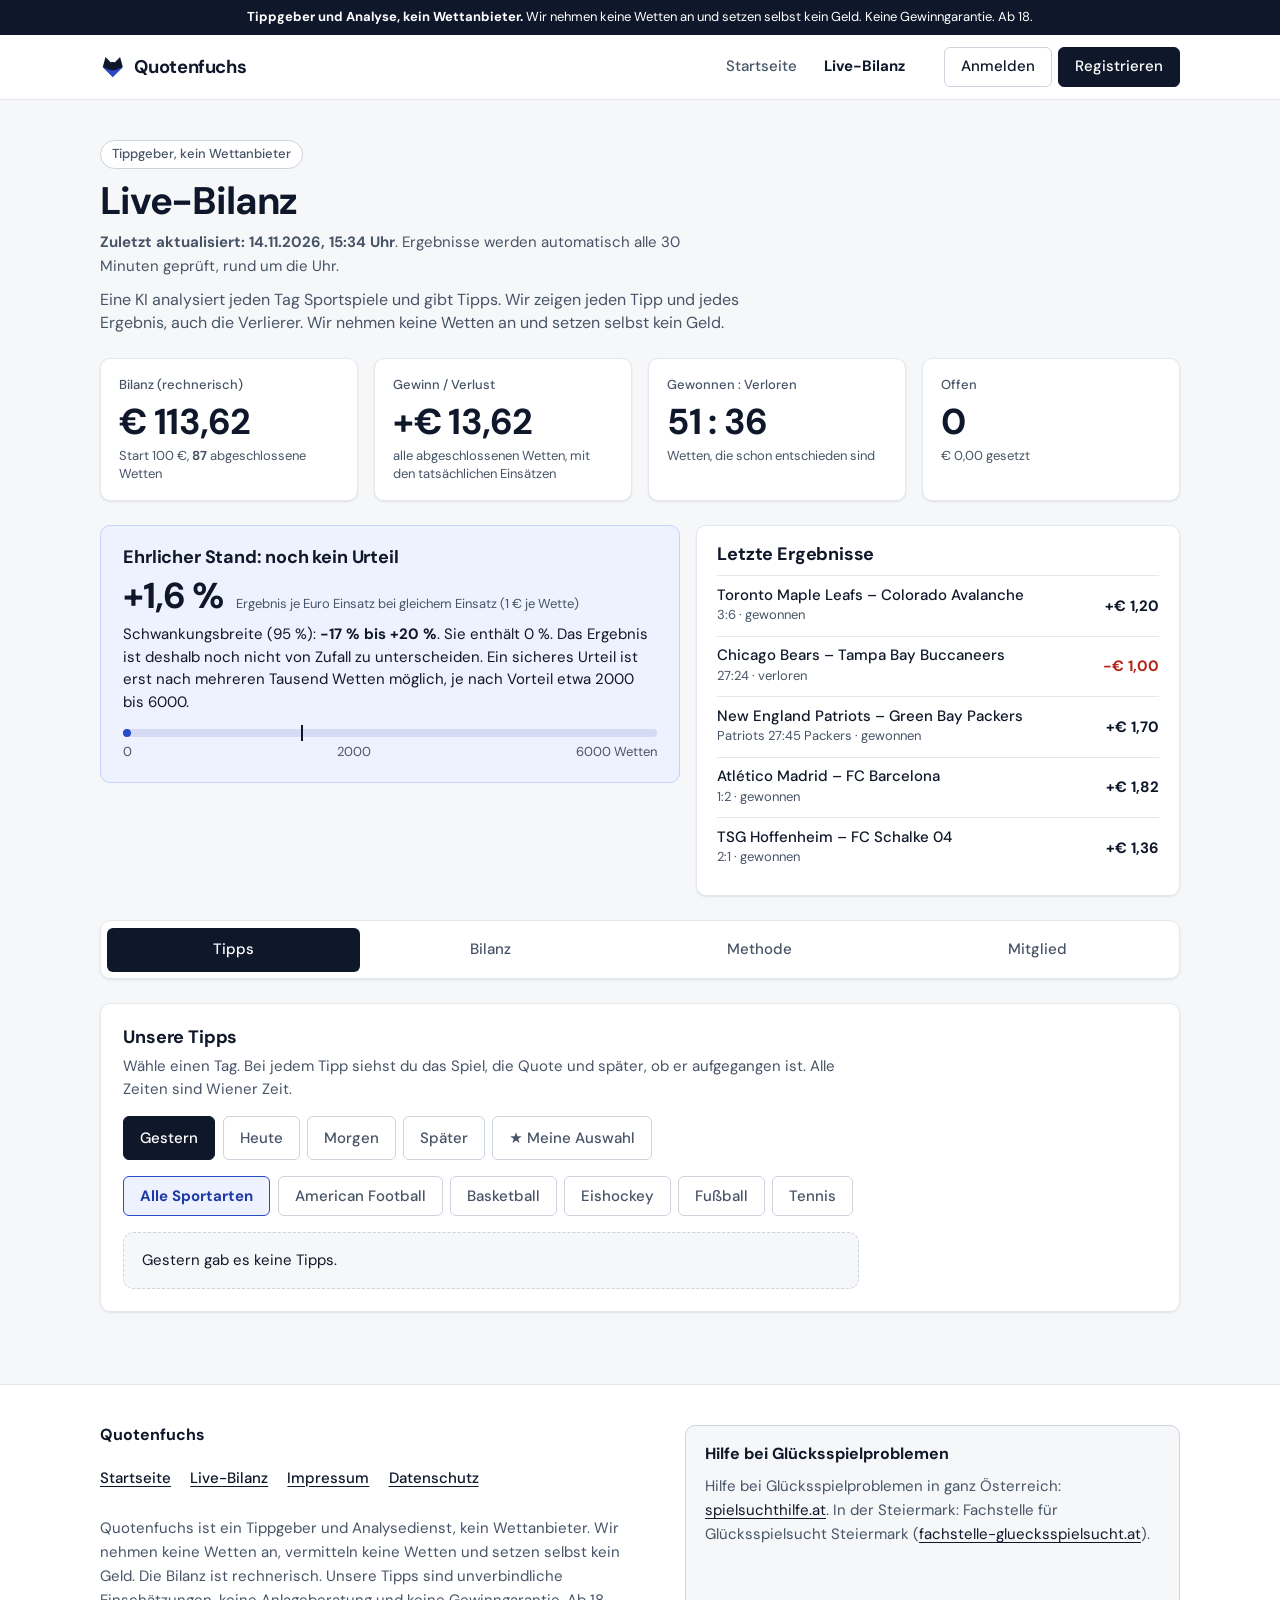
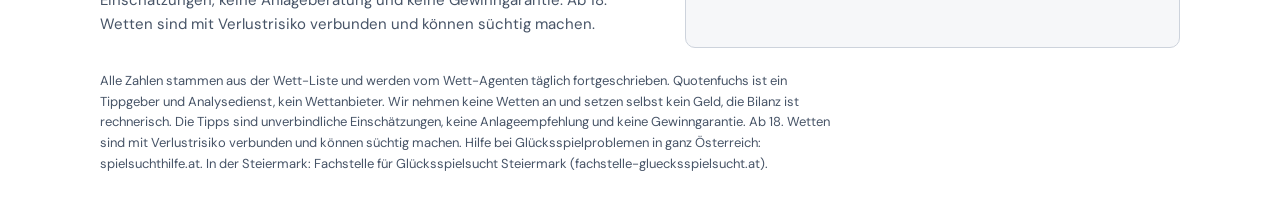
==== commit a0a6cdf4: "Stand 2026-11-14 14:34 UTC" ====
--- a/bilanz.html
+++ b/bilanz.html
@@ -416,7 +416,7 @@
     <div class="ph-text">
       <span class="badge">Tippgeber, kein Wettanbieter</span>
       <h1>Live-Bilanz</h1>
-    <p class="sub"><b>Zuletzt aktualisiert: 14.11.2026, 15:09 Uhr</b>. Ergebnisse werden automatisch alle 30 Minuten geprüft, rund um die Uhr.</p>
+    <p class="sub"><b>Zuletzt aktualisiert: 14.11.2026, 15:34 Uhr</b>. Ergebnisse werden automatisch alle 30 Minuten geprüft, rund um die Uhr.</p>
       <p class="lead">Eine KI analysiert jeden Tag Sportspiele und gibt Tipps. Wir zeigen jeden Tipp und jedes Ergebnis, auch die Verlierer. Wir nehmen keine Wetten an und setzen selbst kein Geld.</p>
     </div>
     <div hidden><p class="big">Rechnerisch wurden aus 100 € Startwert bisher</p>
@@ -644,7 +644,7 @@
   <div class="qf-wrap"><p class="small" style="margin:1.4rem 0 0;max-width:46rem">Alle Zahlen stammen aus der Wett-Liste und werden vom Wett-Agenten täglich fortgeschrieben. Quotenfuchs ist ein Tippgeber und Analysedienst, kein Wettanbieter. Wir nehmen keine Wetten an und setzen selbst kein Geld, die Bilanz ist rechnerisch. Die Tipps sind unverbindliche Einschätzungen, keine Anlageempfehlung und keine Gewinngarantie. Ab 18. Wetten sind mit Verlustrisiko verbunden und können süchtig machen. Hilfe bei Glücksspielproblemen in ganz Österreich: spielsuchthilfe.at. In der Steiermark: Fachstelle für Glücksspielsucht Steiermark (fachstelle-gluecksspielsucht.at).</p></div>
 </footer>
 </div>
-<script id="data" type="application/json">{"rows": [{"nr": 1, "datum": "2026-10-31T01:00", "spiel": "Calgary Flames – Seattle Kraken", "ergebnis": "6:2", "wettart": "Seattle Teamtotal 1. Drittel Über 0,5", "quote": 1.48, "einsatz": 2, "status": "Gewonnen", "sport": "Eishockey", "liga": "NHL", "typ": "Sonstige", "buchmacher": "unbekannt", "konfidenz": 2, "eigene_wahrsch": null, "faire_wahrsch": null, "beste_marktquote": null, "gewinn": 0.96, "beleg": "vor-git", "eingetragen_git": null, "abgerechnet_git": "2026-11-07T21:56:28+01:00", "begruendung": "Seattle traf in den letzten 8 Spielen immer im 1. Drittel; Anbieter laut Quelle nicht genannt", "news": "Vorab nicht geprüft (vor Einführung des News-Checks)", "lernnotiz": "Seattle traf im 1. Drittel (1:1), Wette durch; Spiel danach klar an Calgary.", "commit": "d05c61763d1cb006673d1a0bdb9d0eb0b86260f34487a3b4df3f92a8fb84541a", "salt": "620bf62e5675e5dc"}, {"nr": 2, "datum": "2026-10-31T13:30", "spiel": "FC Chelsea – Manchester United", "ergebnis": "2:0", "wettart": "Sieg Chelsea", "quote": 1.8, "einsatz": 2, "status": "Gewonnen", "sport": "Fußball", "liga": "Premier League", "typ": "1X2", "buchmacher": "Betano", "konfidenz": 3, "eigene_wahrsch": null, "faire_wahrsch": null, "beste_marktquote": null, "gewinn": 1.6, "beleg": "vor-git", "eingetragen_git": null, "abgerechnet_git": "2026-11-07T21:56:28+01:00", "begruendung": "Man United seit 8 Pflichtspielen sieglos, Chelsea gewann 4 von 6 an der Stamford Bridge", "news": "Vorab nicht geprüft (vor Einführung des News-Checks)", "lernnotiz": "Sieg Chelsea wie erwartet.", "commit": "25cea21ec632f2a012a9875564b751c9f7ac87e97ce9f7f40cedee0ed77e73bf", "salt": "b3c0a54c10d258d9"}, {"nr": 3, "datum": "2026-10-31T14:00", "spiel": "UD Levante – Atlético Madrid", "ergebnis": "0:2", "wettart": "Sieg Atlético Madrid", "quote": 1.5, "einsatz": 3, "status": "Gewonnen", "sport": "Fußball", "liga": "La Liga", "typ": "1X2", "buchmacher": "Tipico", "konfidenz": 3, "eigene_wahrsch": null, "faire_wahrsch": null, "beste_marktquote": null, "gewinn": 1.5, "beleg": "vor-git", "eingetragen_git": null, "abgerechnet_git": "2026-11-07T21:56:28+01:00", "begruendung": "Atlético als Favorit, Expected-Goals-Vorteil laut Analysen", "news": "Vorab nicht geprüft (vor Einführung des News-Checks)", "lernnotiz": "Favorit gewann klar, Sieg Atlético ohne Probleme.", "commit": "23afa6d3e81ce64e3c5020e270dabd626c219b0da9d8d4333fb659daf9da4eea", "salt": "02f16d70d712552a"}, {"nr": 4, "datum": "2026-10-31T15:30", "spiel": "Bayer Leverkusen – VfB Stuttgart", "ergebnis": "2:4", "wettart": "Über 3,5 Tore", "quote": 1.76, "einsatz": 5, "status": "Gewonnen", "sport": "Fußball", "liga": "Bundesliga", "typ": "Über/Unter", "buchmacher": "bet365", "konfidenz": 3, "eigene_wahrsch": null, "faire_wahrsch": null, "beste_marktquote": null, "gewinn": 3.8, "beleg": "vor-git", "eingetragen_git": null, "abgerechnet_git": "2026-11-07T21:56:28+01:00", "begruendung": "Leverkusen offensivstark, Stuttgart anfällig in der Abwehr", "news": "Vorab nicht geprüft (vor Einführung des News-Checks)", "lernnotiz": "6 Tore, Über 3,5 klar erreicht.", "commit": "fb0c6ef02b9d727950d3f0e8ac254f2753cbee05f752702898921e3f0f89d583", "salt": "81520e783b55641c"}, {"nr": 5, "datum": "2026-10-31T15:30", "spiel": "Borussia Mönchengladbach – SC Paderborn", "ergebnis": "0:0", "wettart": "Doppelte Chance 1X & Beide treffen", "quote": 1.91, "einsatz": 1, "status": "Verloren", "sport": "Fußball", "liga": "Bundesliga", "typ": "Kombi", "buchmacher": "NEO.bet", "konfidenz": 2, "eigene_wahrsch": null, "faire_wahrsch": null, "beste_marktquote": null, "gewinn": -1, "beleg": "vor-git", "eingetragen_git": null, "abgerechnet_git": "2026-11-07T21:56:28+01:00", "begruendung": "Gladbach mit den meisten Gegentoren (22), Paderborn traf in 3 der letzten 4 Spiele", "news": "Vorab nicht geprüft (vor Einführung des News-Checks)", "lernnotiz": "Kein Tor: Kombi mit „Beide treffen“ ist riskant, Kombiwetten weiter beobachten.", "commit": "30c2fb23e077ff0ac22f95e33affd79576d80e5048968bc83a5cc3f059938f46", "salt": "a9545034b43ae14d"}, {"nr": 6, "datum": "2026-10-31T16:00", "spiel": "Manchester City – Brighton", "ergebnis": "0:1", "wettart": "Über 2,5 Tore & Beide treffen", "quote": 1.65, "einsatz": 2, "status": "Verloren", "sport": "Fußball", "liga": "Premier League", "typ": "Kombi", "buchmacher": "Betano", "konfidenz": 3, "eigene_wahrsch": null, "faire_wahrsch": null, "beste_marktquote": null, "gewinn": -2, "beleg": "vor-git", "eingetragen_git": null, "abgerechnet_git": "2026-11-07T21:56:28+01:00", "begruendung": "In den letzten 5 Duellen trafen immer beide Teams, zuletzt 2:2 im Ligapokal", "news": "Vorab nicht geprüft (vor Einführung des News-Checks)", "lernnotiz": "Nur 1 Tor, Kombi mit „Beide treffen“ geplatzt.", "commit": "c8687c514b945887107eefe4fcfbab942b2d32d685ae9bbd5abf3cc1bbf0b4cf", "salt": "97a35e2864a9f930"}, {"nr": 7, "datum": "2026-10-31T16:00", "spiel": "AFC Bournemouth – Leeds United", "ergebnis": "2:0", "wettart": "Doppelte Chance 1X & Unter 4,5 Tore", "quote": 1.5, "einsatz": 2, "status": "Gewonnen", "sport": "Fußball", "liga": "Premier League", "typ": "Kombi", "buchmacher": "Winamax", "konfidenz": 3, "eigene_wahrsch": null, "faire_wahrsch": null, "beste_marktquote": null, "gewinn": 1.0, "beleg": "vor-git", "eingetragen_git": null, "abgerechnet_git": "2026-11-07T21:56:28+01:00", "begruendung": "Heimvorteil, Unter 4,5 breit abgesichert", "news": "Vorab nicht geprüft (vor Einführung des News-Checks)", "lernnotiz": "Heimsieg, Unter 4,5 nie in Gefahr.", "commit": "776cf64d613ac5c8d37c33d1cdbde409893c01cab7c123792f660c71236cd1ae", "salt": "3a5b00fe599e1dcc"}, {"nr": 8, "datum": "2026-10-31T16:00", "spiel": "Brentford – Nottingham Forest", "ergebnis": "2:0", "wettart": "Beide treffen", "quote": 1.6, "einsatz": 2, "status": "Verloren", "sport": "Fußball", "liga": "Premier League", "typ": "Beide treffen", "buchmacher": "NEO.bet", "konfidenz": 3, "eigene_wahrsch": null, "faire_wahrsch": null, "beste_marktquote": null, "gewinn": -2, "beleg": "vor-git", "eingetragen_git": null, "abgerechnet_git": "2026-11-07T21:56:28+01:00", "begruendung": "In 6 von 8 Brentford-Spielen trafen beide Teams", "news": "Vorab nicht geprüft (vor Einführung des News-Checks)", "lernnotiz": "Forest traf nicht, „Beide treffen“ geplatzt.", "commit": "0566601c55c987762bcba08b18aaf2b44b14fbccfd012a7e23bba9be7e617573", "salt": "881b9fac21e5fcd2"}, {"nr": 9, "datum": "2026-10-31T16:00", "spiel": "Hull City – Ipswich Town", "ergebnis": "2:2", "wettart": "Doppelte Chance 1X", "quote": 1.5, "einsatz": 2, "status": "Gewonnen", "sport": "Fußball", "liga": "Premier League", "typ": "Doppelte Chance", "buchmacher": "Betano", "konfidenz": 2, "eigene_wahrsch": null, "faire_wahrsch": null, "beste_marktquote": null, "gewinn": 1.0, "beleg": "vor-git", "eingetragen_git": null, "abgerechnet_git": "2026-11-07T21:56:28+01:00", "begruendung": "Heimmannschaft mit sicherer Doppelter Chance", "news": "Vorab nicht geprüft (vor Einführung des News-Checks)", "lernnotiz": "Unentschieden reichte durch Doppelte Chance.", "commit": "2317c2e56dd0ef078166cdb54e818f4d73e9a3b9befd7aebb3ce47e309fab92e", "salt": "81bfb730b3d57a25"}, {"nr": 10, "datum": "2026-10-31T18:30", "spiel": "Bayern München – Borussia Dortmund", "ergebnis": "2:2", "wettart": "Unter 4,5 Tore", "quote": 1.52, "einsatz": 8, "status": "Gewonnen", "sport": "Fußball", "liga": "Bundesliga", "typ": "Über/Unter", "buchmacher": "NEO.bet", "konfidenz": 4, "eigene_wahrsch": null, "faire_wahrsch": null, "beste_marktquote": null, "gewinn": 4.16, "beleg": "vor-git", "eingetragen_git": null, "abgerechnet_git": "2026-11-07T21:56:28+01:00", "begruendung": "BVB mit bester Abwehr der Liga, Unter 4,5 in 8 von 10 direkten Duellen", "news": "Vorab nicht geprüft (vor Einführung des News-Checks)", "lernnotiz": "4 Tore, Unter 4,5 wie erwartet; BVB-Defensive stabil.", "commit": "344c7ca9e1c15bf143d77bc28ac077ca3d4ef1a0cf7390f0ad40cf0b78028dee", "salt": "97334c22c6f6a23e"}, {"nr": 11, "datum": "2026-10-31T18:30", "spiel": "Tottenham Hotspur – Crystal Palace", "ergebnis": "2:0", "wettart": "Tottenham Über 1,5 Tore", "quote": 1.5, "einsatz": 2, "status": "Gewonnen", "sport": "Fußball", "liga": "Premier League", "typ": "Über/Unter", "buchmacher": "NEO.bet", "konfidenz": 3, "eigene_wahrsch": null, "faire_wahrsch": null, "beste_marktquote": null, "gewinn": 1.0, "beleg": "vor-git", "eingetragen_git": null, "abgerechnet_git": "2026-11-07T21:56:28+01:00", "begruendung": "Palace mit der schwächsten Abwehr der Liga (19 Gegentore), Spurs im Aufwind", "news": "Vorab nicht geprüft (vor Einführung des News-Checks)", "lernnotiz": "Tottenham mit 2 Toren, Über 1,5 erreicht.", "commit": "e8a681e5cba898f23b514d2c1acc517a9551bc497b365ef91cfa93448ba35ef4", "salt": "6f2bea3cdef42afb"}, {"nr": 12, "datum": "2026-10-31T19:00", "spiel": "New York Islanders – Edmonton Oilers", "ergebnis": "0:4", "wettart": "Sieg Edmonton inkl. Verlängerung/Penaltys", "quote": 1.7, "einsatz": 3, "status": "Gewonnen", "sport": "Eishockey", "liga": "NHL", "typ": "1X2", "buchmacher": "Interwetten", "konfidenz": 3, "eigene_wahrsch": null, "faire_wahrsch": null, "beste_marktquote": null, "gewinn": 2.1, "beleg": "vor-git", "eingetragen_git": null, "abgerechnet_git": "2026-11-07T21:56:28+01:00", "begruendung": "Edmonton mit bester Offensive der NHL (4,23 Tore pro Spiel)", "news": "Vorab nicht geprüft (vor Einführung des News-Checks)", "lernnotiz": "Edmonton klar überlegen, Sieg nie in Gefahr.", "commit": "87ea2df9bd4b0937bd56907caa7669cabb3e0f1368a7708b44c77b4e7104e597", "salt": "0853867c56ca893e"}, {"nr": 13, "datum": "2026-10-31T20:45", "spiel": "AC Milan – Inter Mailand", "ergebnis": "3:1", "wettart": "Doppelte Chance X2 & Beide treffen", "quote": 1.98, "einsatz": 2, "status": "Verloren", "sport": "Fußball", "liga": "Serie A", "typ": "Kombi", "buchmacher": "Let's Bet", "konfidenz": 3, "eigene_wahrsch": null, "faire_wahrsch": null, "beste_marktquote": null, "gewinn": -2, "beleg": "vor-git", "eingetragen_git": null, "abgerechnet_git": "2026-11-07T21:56:28+01:00", "begruendung": "Inter ungeschlagen, Milan trifft ebenfalls (Gäste trafen 25-mal in 9 Ligaspielen)", "news": "Vorab nicht geprüft (vor Einführung des News-Checks)", "lernnotiz": "Inter verlor, damit auch X2 verloren; Kombi mit „Beide treffen“ zu riskant.", "commit": "e5352b353dda081b119c99a7a3206b4920ee0affcff667306888a3576d74e096", "salt": "4c09e982a09d4db7"}, {"nr": 14, "datum": "2026-11-01T14:00", "spiel": "Getafe – FC Sevilla", "ergebnis": "3:1", "wettart": "Getafe Doppelte Chance & Unter 2,5 Tore", "quote": 2.07, "einsatz": 4, "status": "Verloren", "sport": "Fußball", "liga": "La Liga", "typ": "Kombi", "buchmacher": "Betano", "konfidenz": 3, "eigene_wahrsch": null, "faire_wahrsch": null, "beste_marktquote": null, "gewinn": -4, "beleg": "vor-git", "eingetragen_git": null, "abgerechnet_git": "2026-11-07T21:56:28+01:00", "begruendung": "Getafe zu Hause ungeschlagen, alle 5 Heimspiele mit max. 2 Toren", "news": "Vorab nicht geprüft (vor Einführung des News-Checks)", "lernnotiz": "Getafe gewann, aber 4 Tore: Unter 2,5 verloren.", "commit": "97235fb5562494729512b14dcad4b9f6a112937d88a3d8c3ab60351d44419c43", "salt": "25de46b7c7f25642"}, {"nr": 15, "datum": "2026-11-01T15:00", "spiel": "Racing Straßburg – AJ Auxerre", "ergebnis": "5:1", "wettart": "Sieg Straßburg", "quote": 1.75, "einsatz": 2, "status": "Gewonnen", "sport": "Fußball", "liga": "Ligue 1", "typ": "1X2", "buchmacher": "Tipico", "konfidenz": 3, "eigene_wahrsch": null, "faire_wahrsch": null, "beste_marktquote": null, "gewinn": 1.5, "beleg": "vor-git", "eingetragen_git": null, "abgerechnet_git": "2026-11-07T21:56:28+01:00", "begruendung": "Heimspiel für Straßburg, Favorit laut Quoten", "news": "Vorab nicht geprüft (vor Einführung des News-Checks)", "lernnotiz": "Klarer Heimsieg.", "commit": "6128f2cdfe2ca3ea05ed6312196b3feaa581aafca6297544fcbf174346ed2f2f", "salt": "4d43c6497f2db200"}, {"nr": 16, "datum": "2026-11-01T15:30", "spiel": "Union Berlin – 1. FC Köln", "ergebnis": "1:1", "wettart": "Über 2,5 Tore", "quote": 1.63, "einsatz": 2, "status": "Verloren", "sport": "Fußball", "liga": "Bundesliga", "typ": "Über/Unter", "buchmacher": "unbekannt", "konfidenz": 2, "eigene_wahrsch": null, "faire_wahrsch": null, "beste_marktquote": null, "gewinn": -2, "beleg": "vor-git", "eingetragen_git": null, "abgerechnet_git": "2026-11-07T21:56:28+01:00", "begruendung": "Union mit 18 Gegentoren in 7 Spielen, Köln gewann zuletzt 5:0 im Pokal; Quote laut wettformat.com", "news": "Vorab nicht geprüft (vor Einführung des News-Checks)", "lernnotiz": "Nur 2 Tore, Über 2,5 verfehlt.", "commit": "9bb6771d6ddee9be7dace5cd8e1eb6a5cca6a5127de20f0aa81cc1a25eeb3bc4", "salt": "d0a1f3c7c375c9fd"}, {"nr": 17, "datum": "2026-11-01T17:30", "spiel": "Eintracht Frankfurt – Hamburger SV", "ergebnis": "3:1", "wettart": "Sieg Frankfurt", "quote": 1.6, "einsatz": 2, "status": "Gewonnen", "sport": "Fußball", "liga": "Bundesliga", "typ": "1X2", "buchmacher": "Betano", "konfidenz": 3, "eigene_wahrsch": null, "faire_wahrsch": null, "beste_marktquote": null, "gewinn": 1.2, "beleg": "vor-git", "eingetragen_git": null, "abgerechnet_git": "2026-11-07T21:56:28+01:00", "begruendung": "Frankfurt mit deutlich höherer xG, HSV auswärts defensiv anfällig", "news": "Vorab nicht geprüft (vor Einführung des News-Checks)", "lernnotiz": "Frankfurt dominierte.", "commit": "96375bc07646d2e51944a97b2cd8c46c8dab63480d23964eb965ddbb5a8602e0", "salt": "fba74b93adafdcf5"}, {"nr": 18, "datum": "2026-11-01T17:30", "spiel": "FC Liverpool – FC Arsenal", "ergebnis": "0:1", "wettart": "1X2: Unentschieden", "quote": 3.3, "einsatz": 3, "status": "Verloren", "sport": "Fußball", "liga": "Premier League", "typ": "1X2", "buchmacher": "bet365", "konfidenz": 2, "eigene_wahrsch": null, "faire_wahrsch": null, "beste_marktquote": null, "gewinn": -3, "beleg": "vor-git", "eingetragen_git": null, "abgerechnet_git": "2026-11-07T21:56:28+01:00", "begruendung": "Topspiel, beide Teams neutralisieren sich; hohe Quote, daher kleiner Einsatz", "news": "Arsenal ohne Saka, Saliba, Dowman (gesperrt); Liverpool ohne Frimpong, Ekitiké, Bradley. Vorab nicht systematisch geprüft.", "lernnotiz": "Arsenal gewann trotz Ausfällen (Saka, Saliba), Remis war zu optimistisch.", "commit": "4fa9989b3913050474c1d55768526d3ca7a168cf74bbf3fd2891641661988629", "salt": "e0836a8c433f2b3d"}, {"nr": 19, "datum": "2026-11-01T18:30", "spiel": "FC Elche – FC Valencia", "ergebnis": "0:1", "wettart": "Valencia trifft in der 1. Halbzeit", "quote": 2.05, "einsatz": 2, "status": "Verloren", "sport": "Fußball", "liga": "La Liga", "typ": "Sonstige", "buchmacher": "Interwetten", "konfidenz": 2, "eigene_wahrsch": null, "faire_wahrsch": null, "beste_marktquote": null, "gewinn": -2, "beleg": "vor-git", "eingetragen_git": null, "abgerechnet_git": "2026-11-07T21:56:28+01:00", "begruendung": "Elche kassierte 6 von 11 Heimgegentoren vor der Pause", "news": "Vorab nicht geprüft (vor Einführung des News-Checks)", "lernnotiz": "Valencia traf erst in der 69. Minute, nicht in der 1. Halbzeit.", "commit": "605485209c13a1d0f1fae134c7706acac24c78b1b7c8f4aa4b7cdd697010d508", "salt": "88a1ece93c01e553"}, {"nr": 20, "datum": "2026-11-01T20:45", "spiel": "Olympique Marseille – FC Toulouse", "ergebnis": "2:0", "wettart": "1X2: Sieg Marseille", "quote": 1.85, "einsatz": 5, "status": "Gewonnen", "sport": "Fußball", "liga": "Ligue 1", "typ": "1X2", "buchmacher": "Tipico", "konfidenz": 3, "eigene_wahrsch": null, "faire_wahrsch": null, "beste_marktquote": null, "gewinn": 4.25, "beleg": "vor-git", "eingetragen_git": null, "abgerechnet_git": "2026-11-07T21:56:28+01:00", "begruendung": "Heimspiel im Velodrome gegen schwächeren Gegner", "news": "Spiel lief bereits, nicht mehr geprüft.", "lernnotiz": "Heimsieg im Velodrome wie erwartet.", "commit": "eeaf78cf935311d7271593b063f3c08a64253eb063847629479324d955241038", "salt": "c0a447854987597b"}, {"nr": 21, "datum": "2026-11-01T22:05", "spiel": "Los Angeles Rams – Los Angeles Chargers", "ergebnis": "24:9", "wettart": "Handicap: Rams -6,5", "quote": 1.82, "einsatz": 4, "status": "Gewonnen", "sport": "Football", "liga": "NFL", "typ": "Handicap", "buchmacher": "unbekannt", "konfidenz": 3, "eigene_wahrsch": null, "faire_wahrsch": null, "beste_marktquote": null, "gewinn": 3.28, "beleg": "vor-git", "eingetragen_git": null, "abgerechnet_git": "2026-11-07T21:56:28+01:00", "begruendung": "Chargers sieglos, nur 15 Punkte pro Spiel; Quote laut wettfreunde.net", "news": "Rams ohne Adams, Garrett, Turner (verletzt); McDuffie, Whittington, Shelton spielen. Chargers ohne James (IR), Jackson, Shelley, Thompson. Spricht für Rams.", "lernnotiz": "Rams gewannen mit 15 Punkten, Handicap -6,5 klar geschafft.", "commit": "80bf59ea611aa581768bb376d3d96a908e2934e0be55d82a626a9636bd7c4fe2", "salt": "ef89b877455dfaea"}, {"nr": 22, "datum": "2026-11-01T22:25", "spiel": "Denver Broncos – Kansas City Chiefs", "ergebnis": "28:24", "wettart": "Unter 43,5 Punkte", "quote": 1.57, "einsatz": 4, "status": "Verloren", "sport": "Football", "liga": "NFL", "typ": "Über/Unter", "buchmacher": "unbekannt", "konfidenz": 3, "eigene_wahrsch": null, "faire_wahrsch": null, "beste_marktquote": null, "gewinn": -4, "beleg": "vor-git", "eingetragen_git": null, "abgerechnet_git": "2026-11-07T21:56:28+01:00", "begruendung": "Erwartet wird ein enges, defensives Spiel; Quote laut wettfreunde.net", "news": "Broncos ohne RJ Harvey, Hufanga; Chiefs ohne Delane, Sneed (IR), Rice zurück, Mahomes fit. Offensive der Chiefs gestärkt, Unter leicht riskanter.", "lernnotiz": "52 Punkte, Unter 43,5 klar verfehlt. Der News-Check hatte die gestärkte Chiefs-Offensive (Rice zurück) schon als Risiko genannt.", "commit": "3179a3ecd0d8d2d6a857320db3962296c22d1a231bde8be0653dbb6196a421fe", "salt": "38489b57e3a2212c"}, {"nr": 23, "datum": "2026-11-02T18:00", "spiel": "Denis Shapovalov – Karen Khachanov", "ergebnis": "4:6, 7:6, 4:1 (Aufgabe)", "wettart": "Über 21,5 Spiele", "quote": 1.6, "einsatz": 2, "status": "Gewonnen", "sport": "Tennis", "liga": "ATP Paris Masters", "typ": "Über/Unter", "buchmacher": "Interwetten", "konfidenz": 2, "eigene_wahrsch": null, "faire_wahrsch": null, "beste_marktquote": null, "gewinn": 1.2, "beleg": "vor-git", "eingetragen_git": null, "abgerechnet_git": "2026-11-07T21:56:28+01:00", "begruendung": "Zwei Aufschläger auf schnellem Hallenbelag; Risiko: Shapovalov gab 2026 dreimal verletzt auf", "news": "Beide im Hauptfeld angesetzt, keine Absage. Shapovalov gab 2026 dreimal verletzt auf, das ist das Hauptrisiko für Über 21,5.", "lernnotiz": "Shapovalov gab im 3. Satz verletzt auf (Risiko laut News-Check). 28 Spiele gespielt, Über 21,5 gewertet; je nach Anbieterregel kann Aufgabe anders zählen.", "commit": "3e66f228a81fce7e9e4b6e1f184041e1d08e47b395d07c9ef0431c84493ac573", "salt": "bee58a7fa0376b11"}, {"nr": 24, "datum": "2026-11-02T19:00", "spiel": "Ugo Humbert – Botic van de Zandschulp", "ergebnis": "7:6, 6:7, 6:3", "wettart": "Sieg Humbert", "quote": 1.6, "einsatz": 2, "status": "Gewonnen", "sport": "Tennis", "liga": "ATP Paris Masters", "typ": "1X2", "buchmacher": "Interwetten", "konfidenz": 2, "eigene_wahrsch": null, "faire_wahrsch": null, "beste_marktquote": null, "gewinn": 1.2, "beleg": "vor-git", "eingetragen_git": null, "abgerechnet_git": "2026-11-07T21:56:28+01:00", "begruendung": "Humbert führt im direkten Vergleich 5:0, aber 4 Niederlagen in Folge", "news": "Beide im Hauptfeld angesetzt, keine Absage. Humbert in Formkrise (4 Niederlagen in Folge), aber 5:0 im direkten Vergleich. Spielzeit: Nachtsession ab 19:00.", "lernnotiz": "Humbert gewann in 3 Sätzen, damit 6:0 im direkten Vergleich.", "commit": "64562ffad99eae529725417af4cdd93e657ec841f4e69494c163f015b7025fdc", "salt": "321ae1ad85dfb9df"}, {"nr": 25, "datum": "2026-11-02T21:00", "spiel": "Newcastle United – FC Everton", "ergebnis": "0:1", "wettart": "1X2: Unentschieden", "quote": 3.5, "einsatz": 1, "status": "Verloren", "sport": "Fußball", "liga": "Premier League", "typ": "1X2", "buchmacher": "Winamax", "konfidenz": 1, "eigene_wahrsch": null, "faire_wahrsch": null, "beste_marktquote": null, "gewinn": -1, "beleg": "vor-git", "eingetragen_git": null, "abgerechnet_git": "2026-11-07T21:56:28+01:00", "begruendung": "Ausgeglichenes Spiel (Newcastle 41 %, Remis 26 %, Everton 33 %); kleiner Einsatz", "news": "Newcastle ohne Livramento, Jaouen, Osula fraglich; Everton: Branthwaite (Gehirnerschütterung) und Grealish fraglich. Remis bleibt plausibel.", "lernnotiz": "Everton gewann 1:0, Remis verfehlt. Remis-/Sonderwetten bisher 0 von 3.", "commit": "21494404dcee09e2b4e858d0648094f9de9d6864a031de8419f1f64ffe382dab", "salt": "f300f670d2acb2b4"}, {"nr": 26, "datum": "2026-11-02T21:00", "spiel": "Deportivo La Coruña – CA Osasuna", "ergebnis": "2:1", "wettart": "Sieg Deportivo", "quote": 2.1, "einsatz": 1, "status": "Gewonnen", "sport": "Fußball", "liga": "La Liga", "typ": "1X2", "buchmacher": "Tipico", "konfidenz": 2, "eigene_wahrsch": null, "faire_wahrsch": null, "beste_marktquote": null, "gewinn": 1.1, "beleg": "vor-git", "eingetragen_git": null, "abgerechnet_git": "2026-11-07T21:56:28+01:00", "begruendung": "Osasuna verlor 7 der letzten 8 Auswärtsspiele; Deportivo aber seit 6 Spielen ohne Sieg", "news": "Deportivo ohne Aubameyang (Top-Torjäger), Casadó, Ede, Eddahchouri fraglich; Osasuna ohne Herrando, Del Castillo, Oroz. Deportivo ohne Aubameyang geschwächt, deshalb nur 1 € und Einschätzung der KI 2.", "lernnotiz": "Heimsieg trotz Ausfall von Aubameyang.", "commit": "86f3971ce31e11d45d5be2fee3f7fe8f4fb4c3db7ad4c28f023680ece6ef3290", "salt": "2482fd17160e91d3"}, {"nr": 27, "datum": "2026-11-03T02:15", "spiel": "Seattle Seahawks – Chicago Bears", "ergebnis": "17:34", "wettart": "Sieg Seahawks", "quote": 1.55, "einsatz": 2, "status": "Verloren", "sport": "Football", "liga": "NFL", "typ": "1X2", "buchmacher": "unbekannt", "konfidenz": 3, "eigene_wahrsch": null, "faire_wahrsch": null, "beste_marktquote": null, "gewinn": -2, "beleg": "vor-git", "eingetragen_git": null, "abgerechnet_git": "2026-11-07T21:56:28+01:00", "begruendung": "Seahawks zu Hause favorisiert; Quote laut wettfreunde.net", "news": "Bears ohne Monangai (RB) und Kmet (Saison-Aus), Williams fit, Simmons debütiert; Seahawks mit bester Pass-Defense, Darnold anfällig. Sieg Seahawks eher knapp.", "lernnotiz": "Bears gewannen klar. Ausfälle der Bears (Kmet, Monangai) waren überbewertet, NFL-Favoriten nicht allein über Verletzungen bewerten.", "commit": "4b2514b7c48f23c60bb83ecc89803d08aeaeadcf0e72addaa2034684d1135442", "salt": "f4f5fec51aa46d84"}, {"nr": 28, "datum": "2026-11-03T11:00", "spiel": "Andrey Rublev – Tomás Martín Etcheverry", "ergebnis": "6:4, 6:7, 7:6", "wettart": "Über 21,5 Spiele", "quote": 1.65, "einsatz": 2, "status": "Gewonnen", "sport": "Tennis", "liga": "ATP Paris Masters", "typ": "Über/Unter", "buchmacher": "Winamax", "konfidenz": 2, "eigene_wahrsch": null, "faire_wahrsch": null, "beste_marktquote": null, "gewinn": 1.3, "beleg": "vor-git", "eingetragen_git": null, "abgerechnet_git": "2026-11-07T21:56:28+01:00", "begruendung": "Schneller Hallenbelag, beide in langer Niederlagenserie; Quote laut tipsterio.de", "news": "Beide im Hauptfeld bestätigt, keine Absage gemeldet. Rublev ist Favorit.", "lernnotiz": "36 Spiele, Über 21,5 klar erreicht (Etcheverry gewann im Tiebreak).", "commit": "d5013f605bc2999b679feed2b1fc5a2b197474369d0914df58856d073687e134", "salt": "dba294b75e879889"}, {"nr": 29, "datum": "2026-11-03T11:00", "spiel": "Arthur Rinderknech – Francisco Cerúndolo", "ergebnis": "3:6, 7:6, 2:0 (Aufgabe)", "wettart": "Über 21,5 Spiele", "quote": 1.666, "einsatz": 2, "status": "Gewonnen", "sport": "Tennis", "liga": "ATP Paris Masters", "typ": "Über/Unter", "buchmacher": "bwin", "konfidenz": 2, "eigene_wahrsch": null, "faire_wahrsch": null, "beste_marktquote": null, "gewinn": 1.33, "beleg": "vor-git", "eingetragen_git": null, "abgerechnet_git": "2026-11-07T21:56:28+01:00", "begruendung": "Rinderknech mit 33 Tiebreaks in 2026, schneller Hallenbelag", "news": "Beide im Hauptfeld bestätigt. Rinderknech nach Bauchmuskelverletzung mit wenig Matchpraxis, offiziell keine Einschränkung.", "lernnotiz": "Cerúndolo gab im 3. Satz auf; 24 Spiele gespielt, Über 21,5 gewertet (Aufgabe-Regel je nach Anbieter prüfen).", "commit": "c85a7a5e7d1d797fe7912343c2e9eb94723727053ec42f931f06f2723a5aa3fb", "salt": "6ce4066755aea21c"}, {"nr": 30, "datum": "2026-11-03T11:00", "spiel": "Novak Djokovic – Valentin Vacherot", "ergebnis": "6:7, 7:5, 6:1", "wettart": "Über 22,5 Spiele", "quote": 1.79, "einsatz": 2, "status": "Gewonnen", "sport": "Tennis", "liga": "ATP Paris Masters", "typ": "Über/Unter", "buchmacher": "bwin", "konfidenz": 3, "eigene_wahrsch": null, "faire_wahrsch": null, "beste_marktquote": null, "gewinn": 1.58, "beleg": "vor-git", "eingetragen_git": null, "abgerechnet_git": "2026-11-07T21:56:28+01:00", "begruendung": "Djokovic Favorit (1,45), Vacherot mit starkem Aufschlag, Tiebreak möglich", "news": "Nicht in der Absageliste des Turniers (Stand 01.11.: Sinner, Auger-Aliassime, Mensik); Match im Hauptfeld angesetzt.", "lernnotiz": "32 Spiele, Über 22,5 erreicht.", "commit": "a43a2ebc5c7d54b55836315a3065eef0cb4956517d7c18cb8f71b774a8c9a862", "salt": "bdbc3532baf65be5"}, {"nr": 31, "datum": "2026-11-03T11:00", "spiel": "Alex Michelsen – Jiří Lehečka", "ergebnis": "6:7, 6:2, 6:4", "wettart": "Über 22,5 Spiele", "quote": 1.81, "einsatz": 2, "status": "Gewonnen", "sport": "Tennis", "liga": "ATP Paris Masters", "typ": "Über/Unter", "buchmacher": "Winamax", "konfidenz": 3, "eigene_wahrsch": null, "faire_wahrsch": null, "beste_marktquote": null, "gewinn": 1.62, "beleg": "vor-git", "eingetragen_git": null, "abgerechnet_git": "2026-11-07T21:56:28+01:00", "begruendung": "Zwei Aufschlagspieler auf schnellem Hallenbelag, Dreisatz-Spiel wahrscheinlich", "news": "Nicht in der Absageliste des Turniers; Match im Hauptfeld angesetzt.", "lernnotiz": "31 Spiele, Über 22,5 erreicht.", "commit": "655119e83d86e3f190191a1cf2304bf07dfb7a6072ca8a79c1a1f5cabaf92c61", "salt": "6ca4ba025d167ac7"}, {"nr": 32, "datum": "2026-11-03T11:00", "spiel": "Alejandro Davidovich Fokina – Moïse Kouamé", "ergebnis": "Absage Fokina vor dem Match", "wettart": "Davidovich Fokina −3,5 Spiele (Handicap)", "quote": 1.748, "einsatz": 2, "status": "Storniert", "sport": "Tennis", "liga": "ATP Paris Masters", "typ": "Handicap", "buchmacher": "bet-at-home", "konfidenz": 3, "eigene_wahrsch": null, "faire_wahrsch": null, "beste_marktquote": null, "gewinn": 0, "beleg": "vor-git", "eingetragen_git": null, "abgerechnet_git": "2026-11-07T21:56:28+01:00", "begruendung": "Klarer Qualitätsvorsprung, Zweisatzsieg mit mind. 4 Spielen Vorsprung erwartet", "news": "Nicht in der Absageliste des Turniers; Match im Hauptfeld angesetzt.", "lernnotiz": "Davidovich Fokina sagte vor dem Match ab, Wette annulliert (Einsatz zurück). Absagen kurz vor Turnierstart bei Tennis beachten.", "commit": "fd829b6e442a6d97b98bf2d1830887d2268569435282414206c2683fa2f7f491", "salt": "52b787f0f764c47b"}, {"nr": 33, "datum": "2026-11-03T21:00", "spiel": "Feyenoord Rotterdam – Inter Mailand", "ergebnis": "0:3", "wettart": "Sieg Inter", "quote": 1.746, "einsatz": 2, "status": "Gewonnen", "sport": "Fußball", "liga": "Champions League", "typ": "1X2", "buchmacher": "Winamax", "konfidenz": 2, "eigene_wahrsch": null, "faire_wahrsch": null, "beste_marktquote": null, "gewinn": 1.49, "beleg": "vor-git", "eingetragen_git": null, "abgerechnet_git": "2026-11-07T21:56:28+01:00", "begruendung": "Inter mit 4 Siegen aus 5 Spielen, Markt sieht Inter klar vorn", "news": "Inter ohne Lautaro, Bastoni (UEFA-Sperre), Pavard, Luis Henrique; Krankheitswelle, Derby verloren. Feyenoord ohne Beelen, Bos, Nieuwkoop. Risiko höher, Einschätzung der KI auf 2 gesenkt.", "lernnotiz": "Inter dominierte trotz Ausfällen (Lautaro, Bastoni).", "commit": "32e61d6340b5df830796511c456bac9e706b39067a2f213363c354bf4a0410cd", "salt": "1ef8da20e2c4a6de"}, {"nr": 34, "datum": "2026-11-03T21:00", "spiel": "FC Villarreal – Paris Saint-Germain", "ergebnis": "0:6", "wettart": "Sieg PSG", "quote": 1.653, "einsatz": 2, "status": "Gewonnen", "sport": "Fußball", "liga": "Champions League", "typ": "1X2", "buchmacher": "bet-at-home", "konfidenz": 3, "eigene_wahrsch": null, "faire_wahrsch": null, "beste_marktquote": null, "gewinn": 1.31, "beleg": "vor-git", "eingetragen_git": null, "abgerechnet_git": "2026-11-07T21:56:28+01:00", "begruendung": "PSG qualitativ klar stärker besetzt", "news": "PSG ohne Dembélé, Kvaratskhelia, Marquinhos, N. Mendes; Villarreal ohne G. Moreno (wahrscheinlich), Foyth, Diatta, Akhomach, Saliba fraglich. PSG bleibt klarer Favorit.", "lernnotiz": "PSG klar überlegen.", "commit": "5075605791a55a611726f3aa88f2dcbc102bc26116ba3500a9190ba23e95c4a1", "salt": "09934a2d77062b62"}, {"nr": 35, "datum": "2026-11-03T21:00", "spiel": "Manchester United – AS Rom", "ergebnis": "3:2", "wettart": "Doppelte Chance X2 (Rom/Remis)", "quote": 1.624, "einsatz": 2, "status": "Verloren", "sport": "Fußball", "liga": "Champions League", "typ": "Doppelte Chance", "buchmacher": "bet-at-home", "konfidenz": 3, "eigene_wahrsch": null, "faire_wahrsch": null, "beste_marktquote": null, "gewinn": -2, "beleg": "vor-git", "eingetragen_git": null, "abgerechnet_git": "2026-11-07T21:56:28+01:00", "begruendung": "Rom mit 4 Siegen aus 5, United seit 5 Spielen ohne Sieg", "news": "United ohne Dorgu, Šeško, Shaw, Ugarte; Roma ohne Svilar, Dybala, Pellegrini (Koné fraglich). Beide Abwehrreihen wackelig, X2 passt weiter.", "lernnotiz": "United gewann, X2 verfehlt.", "commit": "a4318824b7f858484b3c74e7553bafd85223416fd50c34fc7ebbc643de9e3967", "salt": "18b1be4481e8c045"}, {"nr": 36, "datum": "2026-11-03T21:00", "spiel": "Atlético Madrid – Bayern München", "ergebnis": "0:2", "wettart": "Doppelte Chance 1X (Atlético/Remis)", "quote": 1.715, "einsatz": 2, "status": "Verloren", "sport": "Fußball", "liga": "Champions League", "typ": "Doppelte Chance", "buchmacher": "Interwetten", "konfidenz": 2, "eigene_wahrsch": null, "faire_wahrsch": null, "beste_marktquote": null, "gewinn": -2, "beleg": "vor-git", "eingetragen_git": null, "abgerechnet_git": "2026-11-07T21:56:28+01:00", "begruendung": "Enges Spitzenspiel, Doppelte Chance gibt Absicherung", "news": "Bayern ohne Neuer, Musiala, Díaz, Saibari, Gnabry (Olise fraglich), Kompany krank; Atlético ohne Cardoso, Hjulmand (gesperrt), Koke fraglich. Stützt Doppelte Chance Atlético.", "lernnotiz": "Bayern trat mit Neuer, Kane, Olise an, die Notkader-Meldung war überholt. Ausfall-Infos kurz vor Anpfiff erneut prüfen.", "commit": "206ac65f4064332c7385c880cf7c72b705aa993ced6818c38b8298a0ecd45784", "salt": "5e4627e60b860a51"}, {"nr": 37, "datum": "2026-11-03T21:00", "spiel": "FC Barcelona – Aston Villa", "ergebnis": "3:0 (Halbzeit 1:0)", "wettart": "Über 1,5 Tore 1. Halbzeit", "quote": 1.74, "einsatz": 1, "status": "Verloren", "sport": "Fußball", "liga": "Champions League", "typ": "Über/Unter", "buchmacher": "Megapari", "konfidenz": 2, "eigene_wahrsch": null, "faire_wahrsch": null, "beste_marktquote": null, "gewinn": -1, "beleg": "vor-git", "eingetragen_git": null, "abgerechnet_git": "2026-11-07T21:56:28+01:00", "begruendung": "Über 1,5 in der 1. Halbzeit trat in allen 3 Villa-CL-Spielen ein; Barça mit Abwehrausfällen", "news": "Barça ohne Christensen, Olmo, García, Espart (Abwehr geschwächt); bei Villa laut Quellen keine Schlüsselspieler gemeldet. Stützt Torwette.", "lernnotiz": "Nur 1 Tor in der 1. Halbzeit (7. Min.), Über 1,5 in der Halbzeit verfehlt.", "commit": "7630fd7ba61085e766267ad15c1e3cc52bb5a553f9542c446f2679543b653909", "salt": "0a30ae6550567d6c"}, {"nr": 38, "datum": "2026-11-04T01:00", "spiel": "Montreal Canadiens – Winnipeg Jets", "ergebnis": "4:5", "wettart": "Winnipeg Teamtotal unter 3,5 Tore", "quote": 1.31, "einsatz": 2, "status": "Verloren", "sport": "Eishockey", "liga": "NHL", "typ": "Über/Unter", "buchmacher": "unbekannt", "konfidenz": 3, "eigene_wahrsch": null, "faire_wahrsch": null, "beste_marktquote": null, "gewinn": -2, "beleg": "vor-git", "eingetragen_git": null, "abgerechnet_git": "2026-11-07T21:56:28+01:00", "begruendung": "Winnipeg blieb in 13 von 14 Auswärtsspielen unter 3,5 Toren (Ø 2 Tore)", "news": "Ausfälle noch nicht einzeln geprüft (nur Portal-Infos), Prüfung bei der nächsten Aktualisierung.", "lernnotiz": "Winnipeg erzielte 5 Tore, Teamtotal unter 3,5 klar verfehlt.", "commit": "233723ff0481d7b96ab10eb19b622c5d0a533398a959fa0944514597278c8b20", "salt": "c0376962057c5a0a"}, {"nr": 39, "datum": "2026-11-04T01:00", "spiel": "New York Rangers – St. Louis Blues", "ergebnis": "3:1", "wettart": "St. Louis Teamtotal 1. Drittel über 0,5 Tore", "quote": 1.53, "einsatz": 2, "status": "Verloren", "sport": "Eishockey", "liga": "NHL", "typ": "Über/Unter", "buchmacher": "unbekannt", "konfidenz": 3, "eigene_wahrsch": null, "faire_wahrsch": null, "beste_marktquote": null, "gewinn": -2, "beleg": "vor-git", "eingetragen_git": null, "abgerechnet_git": "2026-11-07T21:56:28+01:00", "begruendung": "St. Louis traf in 10 von 11 Auswärtsspielen schon im 1. Drittel", "news": "Ausfälle noch nicht einzeln geprüft (nur Portal-Infos), Prüfung bei der nächsten Aktualisierung.", "lernnotiz": "St. Louis traf nicht im 1. Drittel (0:0 nach 20 Minuten), Tor erst im Schlussdrittel.", "commit": "36d17e0dcd57c462438ed444666fdb6f8c611f464401b86ba9b471a33b371126", "salt": "2c63f9adb775cfa7"}, {"nr": 40, "datum": "2026-11-04T18:45", "spiel": "Fenerbahçe Istanbul – FC Liverpool", "ergebnis": "3:2", "wettart": "Sieg Liverpool", "quote": 1.68, "einsatz": 2, "status": "Verloren", "sport": "Fußball", "liga": "Champions League", "typ": "1X2", "buchmacher": "Interwetten", "konfidenz": 3, "eigene_wahrsch": null, "faire_wahrsch": null, "beste_marktquote": null, "gewinn": -2, "beleg": "vor-git", "eingetragen_git": null, "abgerechnet_git": "2026-11-07T21:56:28+01:00", "begruendung": "Liverpool gewann die ersten 3 CL-Spiele, Fenerbahçe noch ohne Sieg", "news": "UEFA-Meldung: Fenerbahçe ohne Aké, Asensio (Oppong fraglich); Liverpool ohne Bradley, Ekitiké, Frimpong, Leoni, aber mit Wirtz, Szoboszlai und Isak. Spricht für Liverpool, Tipp bleibt.", "lernnotiz": "Fenerbahçe gewann überraschend. Favoriten mit vielen Ausfällen (Liverpool) sind riskanter als die Quote vermuten lässt.", "commit": "21de5b1546c19e34f4c829e04ee7f2801f8c2e86b52568d429efc28b6ba83c82", "salt": "97a6350b203bb716"}, {"nr": 41, "datum": "2026-11-04T21:00", "spiel": "Borussia Dortmund – Real Betis", "ergebnis": "2:1", "wettart": "Sieg Dortmund", "quote": 1.78, "einsatz": 2, "status": "Gewonnen", "sport": "Fußball", "liga": "Champions League", "typ": "1X2", "buchmacher": "Betano", "konfidenz": 3, "eigene_wahrsch": null, "faire_wahrsch": null, "beste_marktquote": null, "gewinn": 1.56, "beleg": "vor-git", "eingetragen_git": null, "abgerechnet_git": "2026-11-07T21:56:28+01:00", "begruendung": "Dortmund mit starkem Heimrecord, Guirassy 4 Tore in 3 CL-Spielen", "news": "UEFA-Meldung: Dortmund nur ohne Prates; Betis ohne Cucho Hernández und Firpo. Spricht für Dortmund, Tipp bleibt.", "lernnotiz": "Heimsieg wie erwartet.", "commit": "44d2d2393fae93f8b2dc27f19f991a7822e7c6778c1119beab5034edfecd412b", "salt": "54c98b1c9979fc7d"}, {"nr": 42, "datum": "2026-11-04T21:00", "spiel": "RB Leipzig – Manchester City", "ergebnis": "2:3", "wettart": "Doppelte Chance 1X (Leipzig/Remis)", "quote": 2.5, "einsatz": 2, "status": "Verloren", "sport": "Fußball", "liga": "Champions League", "typ": "Doppelte Chance", "buchmacher": "Coral", "konfidenz": 2, "eigene_wahrsch": null, "faire_wahrsch": null, "beste_marktquote": null, "gewinn": -2, "beleg": "vor-git", "eingetragen_git": null, "abgerechnet_git": "2026-11-07T21:56:28+01:00", "begruendung": "Leipzig 5 Heimsiege ohne Gegentor, City seit 3 Spielen ohne Sieg in 90 Min.", "news": "UEFA-Meldung: Leipzig ohne Ouédraogo (Estève fraglich); City nur ohne Semenyo, also fast komplett. Leipzig 5 Heimsiege ohne Gegentor, aber Haaland 12 Tore gegen Leipzig. Tipp bleibt, Einschätzung der KI 2.", "lernnotiz": "City gewann in Leipzig, Doppelte Chance verfehlt. Doppelte Chance auf die Außenseiter-Seite bisher 0 von 3.", "commit": "b8c30bd16068b11e337570f636f947d0f662ea57dee40342892f3d9d6c8273b6", "salt": "f2c7d7038b1f4b35"}, {"nr": 43, "datum": "2026-11-04T21:00", "spiel": "Slavia Prag – FC Arsenal", "ergebnis": "1:2", "wettart": "Handicap (1:0): Arsenal gewinnt mit mind. 2 Toren", "quote": 1.8, "einsatz": 2, "status": "Verloren", "sport": "Fußball", "liga": "Champions League", "typ": "Handicap", "buchmacher": "unbekannt", "konfidenz": 3, "eigene_wahrsch": null, "faire_wahrsch": null, "beste_marktquote": null, "gewinn": -2, "beleg": "vor-git", "eingetragen_git": null, "abgerechnet_git": "2026-11-07T21:56:28+01:00", "begruendung": "Slavia noch ohne CL-Sieg, Arsenal klarer Favorit; Quote laut buli-tipphilfe.de", "news": "UEFA-Meldung: Slavia ohne Ouanda, Piták, Schranz (Isife fraglich); Arsenal ohne Saka, Eze und Saliba fraglich. Arsenal bleibt klarer Favorit, Tipp bleibt.", "lernnotiz": "Arsenal siegte nur mit einem Tor, Handicap (1:0) verfehlt.", "commit": "8443357cf9b8d6286c8fadfb0b848fce8fd6701bfba18c4b39794b193bd13e70", "salt": "57c0f780a0716867"}, {"nr": 44, "datum": "2026-11-05T18:45", "spiel": "AC Mailand – Ferencváros Budapest", "ergebnis": "0:2", "wettart": "Milan Handicap −1,5", "quote": 1.93, "einsatz": 2, "status": "Verloren", "sport": "Fußball", "liga": "Europa League", "typ": "Handicap", "buchmacher": "bet365", "konfidenz": 2, "eigene_wahrsch": 0.42, "faire_wahrsch": null, "beste_marktquote": null, "gewinn": -2, "beleg": "vor-git", "eingetragen_git": null, "abgerechnet_git": "2026-11-07T21:56:28+01:00", "begruendung": "Milan gewann 4:0 in Salzburg, xG-Prognose 2,24 : 0,90", "news": "Milan ohne Maignan (gesperrt), Tomori und Gabbia (verletzt), Modric wird geschont; Abwehr dünn. Ferencváros mit 3 Siegen aus 3. Handicap −1,5 riskanter, Einschätzung der KI auf 2 gesenkt.", "lernnotiz": "Ferencváros gewann in San Siro 2:0, Milan trotz Favoritenrolle verloren (Ausfälle Maignan, Tomori, Gabbia). Handicap −1,5 war zu optimistisch.", "commit": "786de271384898abf2e57be371db382e7d1e3eb073c9a6496b33e0be54d9b7af", "salt": "0f02a85b90d10488"}, {"nr": 45, "datum": "2026-11-05T18:45", "spiel": "RSC Anderlecht – FC Salzburg", "ergebnis": "2:0", "wettart": "Sieg Anderlecht", "quote": 1.85, "einsatz": 2, "status": "Gewonnen", "sport": "Fußball", "liga": "Europa League", "typ": "1X2", "buchmacher": "Tipico", "konfidenz": 2, "eigene_wahrsch": 0.5, "faire_wahrsch": null, "beste_marktquote": null, "gewinn": 1.7, "beleg": "vor-git", "eingetragen_git": null, "abgerechnet_git": "2026-11-07T21:56:28+01:00", "begruendung": "Anderlecht Heimmacht, Salzburg zuletzt 0:4 gegen Milan", "news": "Ausfälle noch nicht einzeln geprüft (nur Portal-Infos), Prüfung bei der nächsten Aktualisierung.", "lernnotiz": "Heimsieg mit Kontern.", "commit": "900c6b1775d35da8f1ad6e2cea65cc07916c7e1f29fc1b80b6c4577217de3b06", "salt": "1fec7181ab077a1c"}, {"nr": 46, "datum": "2026-11-05T21:00", "spiel": "AZ Alkmaar – Juventus", "ergebnis": "1:2", "wettart": "Sieg Juventus", "quote": 1.95, "einsatz": 2, "status": "Gewonnen", "sport": "Fußball", "liga": "Europa League", "typ": "1X2", "buchmacher": "Tipico", "konfidenz": 1, "eigene_wahrsch": 0.42, "faire_wahrsch": null, "beste_marktquote": null, "gewinn": 1.9, "beleg": "vor-git", "eingetragen_git": null, "abgerechnet_git": "2026-11-07T21:56:28+01:00", "begruendung": "Juventus qualitativ stärker, Quote leicht oberhalb Marktpreis", "news": "Juventus ohne Yıldız, Thuram, Conceição, Locatelli, Grabara, Çelik, González, McKennie fraglich; AZ ohne Zoet, Resink, Smit/Hornkamp fraglich, aber 17 Europa-Heimspiele ungeschlagen. Viele Juve-Ausfälle, Einschätzung der KI auf 1 gesenkt.", "lernnotiz": "Juventus entschied das Spiel vor der Pause (0:2) trotz vieler Ausfälle; Value laut Schätzung negativ, trotzdem gewonnen.", "commit": "4e26678c85852174f1a2703a917f9d0bfcb43011b2ec6c5d576c25a5df77e747", "salt": "fb23a199eb641411"}, {"nr": 47, "datum": "2026-11-05T21:00", "spiel": "Celtic Glasgow – Beşiktaş Istanbul", "ergebnis": "3:2", "wettart": "Über 2,5 Tore", "quote": 1.692, "einsatz": 2, "status": "Gewonnen", "sport": "Fußball", "liga": "Europa League", "typ": "Über/Unter", "buchmacher": "22bet", "konfidenz": 3, "eigene_wahrsch": 0.62, "faire_wahrsch": null, "beste_marktquote": null, "gewinn": 1.38, "beleg": "vor-git", "eingetragen_git": null, "abgerechnet_git": "2026-11-07T21:56:28+01:00", "begruendung": "Alle 6 EL-Spiele beider Teams mit mind. 3 Toren, Celtic muss siegen", "news": "Celtic ohne Johnston, Yang (noch ohne Punkt in der EL, 9 Gegentore in 3 Spielen); Beşiktaş ohne Kökcü, Miretti, Akdağ (gesperrt), Rashica, Černý. Beide Abwehrreihen kassieren in jedem Spiel, Über 2,5 bleibt plausibel.", "lernnotiz": "5 Tore, beide Abwehrreihen wackelig wie erwartet.", "commit": "2158a07f9dbe6574a0ec2121a34e49946812d717e177ae1df482c5c8fa8acb8b", "salt": "6c8405180a2fffe3"}, {"nr": 48, "datum": "2026-11-05T21:00", "spiel": "SK Sturm Graz – NK Celje", "ergebnis": "2:3", "wettart": "Sieg Sturm Graz", "quote": 1.55, "einsatz": 2, "status": "Verloren", "sport": "Fußball", "liga": "Europa League", "typ": "1X2", "buchmacher": "Tipico", "konfidenz": 2, "eigene_wahrsch": 0.62, "faire_wahrsch": null, "beste_marktquote": null, "gewinn": -2, "beleg": "vor-git", "eingetragen_git": null, "abgerechnet_git": "2026-11-07T21:56:28+01:00", "begruendung": "Heimspiel gegen Celje (nur 1 Punkt aus 3 Spielen)", "news": "Ausfälle noch nicht einzeln geprüft (nur Portal-Infos), Prüfung bei der nächsten Aktualisierung.", "lernnotiz": "Celje gewann in Graz, Favoritenwette verloren.", "commit": "cb9d100f4de2323e6e836511ea9fd91896863983f3ff9a6fa8c470711581ecd0", "salt": "38ec6d8b6bec69a0"}, {"nr": 49, "datum": "2026-11-05T21:00", "spiel": "Bayer Leverkusen – Olympique Marseille", "ergebnis": "0:1", "wettart": "Sieg Leverkusen", "quote": 1.44, "einsatz": 2, "status": "Verloren", "sport": "Fußball", "liga": "Europa League", "typ": "1X2", "buchmacher": "unbekannt", "konfidenz": 2, "eigene_wahrsch": 0.6, "faire_wahrsch": null, "beste_marktquote": null, "gewinn": -2, "beleg": "vor-git", "eingetragen_git": null, "abgerechnet_git": "2026-11-07T21:56:28+01:00", "begruendung": "Heimspiel, Marseille mit Verletzten; Quote laut johnnybet.com, niedriger Wert", "news": "Leverkusen ohne Badé, Diaby, Terrier, Ben Seghir, Kofane, Doué, Eichhorn (Angriff dünn); Marseille ohne Cornelius, Kofane-ähnliche Ausfälle nicht bestätigt. Risiko erhöht, Einschätzung der KI 2.", "lernnotiz": "Marseille traf in der 77. Minute (Gouiri); Leverkusens dünner Angriff, wie im News-Check gewarnt.", "commit": "fb5e4f21c028ac10901342709836aa4c641f8cf6e4dc8d4dbbcd7d4cb84f8f5b", "salt": "c057fa84d222d545"}, {"nr": 50, "datum": "2026-11-06T03:00", "spiel": "Phoenix Suns – Orlando Magic", "ergebnis": "117:104", "wettart": "Sieg Phoenix Suns", "quote": 1.89, "einsatz": 2, "status": "Gewonnen", "sport": "Basketball", "liga": "NBA", "typ": "1X2", "buchmacher": "FanDuel", "konfidenz": 2, "eigene_wahrsch": 0.56, "faire_wahrsch": 0.5192, "beste_marktquote": 1.92, "gewinn": 1.78, "beleg": "vor-git", "eingetragen_git": null, "abgerechnet_git": "2026-11-07T21:56:28+01:00", "begruendung": "Suns Heimteam, Modell 58 % Siegchance; Magic evtl. ohne zwei Topspieler; Quote laut FanDuel Research (Moneyline auffällig, vor Anpfiff prüfen)", "news": "Orlando ohne Banchero und Suggs (laut betseeker.com, Covers). Suns: keine Ausfälle gefunden. Stützt Suns-Sieg. | Auto-Check 06.11.: Orlando ohne Banchero, Suggs, Penda; Phoenix ohne Williams, Fleming, Goodwin. Tipp ok.", "lernnotiz": "Phoenix klar vorn (117:104); Orlando ohne Banchero, Suggs, Penda wie im News-Check erwartet.", "commit": "6ad4b654a5dbfbe99445abc0e8172e034167991715105a9e92a62abcc896ae1d", "salt": "1444b4cbdd0915f4"}, {"nr": 51, "datum": "2026-11-06T14:00", "spiel": "Ben Shelton – Tommy Paul", "ergebnis": "4:6, 6:4, 3:6", "wettart": "Sieg Tommy Paul", "quote": 1.76, "einsatz": 1, "status": "Verloren", "sport": "Tennis", "liga": "ATP Paris Masters", "typ": "1X2", "buchmacher": "DraftKings", "konfidenz": 1, "eigene_wahrsch": 0.55, "faire_wahrsch": null, "beste_marktquote": null, "gewinn": -1, "beleg": "vor-git", "eingetragen_git": null, "abgerechnet_git": "2026-11-07T21:56:28+01:00", "begruendung": "Paul leichter Favorit (Modell 55 %), Value laut Schätzung leicht negativ, nur 1 € zur Datensammlung", "news": "Keine Ausfälle gemeldet.", "lernnotiz": "Shelton gewann das Viertelfinale in Paris 6:4, 4:6, 6:3; Tennis-Serie reißt, knapper Dreisatzkrimi.", "commit": "3b8559adddf779c549400acd750a7b8af02ad88076ae6411fba1b538d8203df3", "salt": "188d44cb32c0f1ad"}, {"nr": 52, "datum": "2026-11-06T18:30", "spiel": "Dynamo Dresden – SpVgg Greuther Fürth", "ergebnis": "3:0 (HZ 2:0)", "wettart": "Dresden trifft in der 1. Halbzeit", "quote": 1.66, "einsatz": 1, "status": "Gewonnen", "sport": "Fußball", "liga": "2. Bundesliga", "typ": "Sonstige", "buchmacher": "LetsBet", "konfidenz": 1, "eigene_wahrsch": 0.6, "faire_wahrsch": null, "beste_marktquote": null, "gewinn": 0.66, "beleg": "vor-git", "eingetragen_git": null, "abgerechnet_git": "2026-11-07T21:56:28+01:00", "begruendung": "Dresden zuhause offensiv, Fürth ohne Auswärtsstärke; Halbzeitwette daher nur 1 €", "news": "Dresden ohne Müller (gesperrt), Bünning, Keller (unwahrscheinlich), Rapp fraglich: Abwehr geschwächt, Angriff nicht betroffen. Fürth: keine Ausfälle.", "lernnotiz": "Dresden führte zur Pause 2:0 (Wagner 31., Bobzien kurz vor der Pause); Halbzeit-Treffer-Wette ging auf.", "commit": "e75001e9adf94f77cf85f451cd928fa691e33d3cb3c192e1e131ff8e8e5afea2", "salt": "7717b3ccd1a8cec9"}, {"nr": 53, "datum": "2026-11-06T18:30", "spiel": "Eintracht Braunschweig – Energie Cottbus", "ergebnis": null, "wettart": "Sieg Braunschweig (Quotenboost)", "quote": 1.99, "einsatz": 1, "status": "Storniert", "sport": "Fußball", "liga": "2. Bundesliga", "typ": "1X2", "buchmacher": "Pinnacle", "konfidenz": 1, "eigene_wahrsch": 0.46, "faire_wahrsch": 0.485, "beste_marktquote": 2.04, "gewinn": 0, "beleg": "vor-git", "eingetragen_git": null, "abgerechnet_git": "2026-11-07T21:56:28+01:00", "begruendung": "Modell sieht Braunschweig bei etwa 50 %, Interwetten-Boost auf 3,05 (laut wettfreunde.net, gültig bis 18:30); Quote mindestens  2,00 daher nur 1 € | Quote am 06.11. auf Marktstand angepasst: 3.05 → 1.99 (Pinnacle); Interwetten-Boost 3,05 in Marktdaten nicht bestätigt", "news": "Braunschweig: mehrere zuletzt fehlende Spieler (Hoffmann, Di Benedetto, Entrup, Koutsidis, Tempelmann), Uphoff im Tor. Cottbus: keine neuen Ausfälle. Boost vor Anpfiff prüfen.", "lernnotiz": "Storniert vor Anpfiff und ersetzt: Value laut Markt (Marktwahrscheinlichkeit × Quote − 1) lag unter −3,4 %.", "commit": "8527673fd592c226ab8b41200eac98f398bdc371436bfcb763b5776c886cc5d2", "salt": "22d9281a04280a34"}, {"nr": 54, "datum": "2026-11-06T19:30", "spiel": "SK Rapid Wien – Wolfsberger AC", "ergebnis": "6:0", "wettart": "Unter 3,5 Tore", "quote": 1.93, "einsatz": 2, "status": "Verloren", "sport": "Fußball", "liga": "Bundesliga Österreich", "typ": "Über/Unter", "buchmacher": "Bet-at-home", "konfidenz": 2, "eigene_wahrsch": 0.56, "faire_wahrsch": 0.5065, "beste_marktquote": 1.93, "gewinn": -2, "beleg": "vor-git", "eingetragen_git": null, "abgerechnet_git": "2026-11-07T21:56:28+01:00", "begruendung": "Rapid Tabellenführer, aber zuletzt wenig Torchancen; Quote laut wettbasis.com (Stand 03.11.)", "news": "News-Check offen (keine Ausfälle in der Quelle genannt).", "lernnotiz": "Rapid gewann 6:0 (Dahl 2 Tore vor der Pause); Unter-Wetten verlieren bei Kantersiegen, Heimfavorit gegen schwachen Gegner unterschätzt.", "commit": "9b1cfaeb6b5130bf8b3dbd880df736d758654fa9023b19e7ef844aac0ba613d4", "salt": "05a33b9de056c691"}, {"nr": 55, "datum": "2026-11-06T20:30", "spiel": "Hamburger SV – Borussia Mönchengladbach", "ergebnis": "3:1", "wettart": "Über 2,5 Tore", "quote": 1.65, "einsatz": 2, "status": "Gewonnen", "sport": "Fußball", "liga": "Bundesliga", "typ": "Über/Unter", "buchmacher": "William Hill", "konfidenz": 3, "eigene_wahrsch": 0.62, "faire_wahrsch": 0.5877, "beste_marktquote": 1.69, "gewinn": 1.3, "beleg": "vor-git", "eingetragen_git": null, "abgerechnet_git": "2026-11-07T21:56:28+01:00", "begruendung": "Kellerduell, offene Abwehrreihen auf beiden Seiten; Quote laut tipsterio.de | Quote am 06.11. auf Marktstand angepasst: 1.69 → 1.65 (William Hill)", "news": "HSV ohne Remberg (Kreuzbandriss), Vieira, Nadir; Gladbach ohne Kleindienst, Leopold, Leszczyński, Torwart Nicolas fraglich. Dünne Kader auf beiden Seiten, stützt Über 2,5. (laut LigaInsider) | Auto-Check 06.11.: HSV ohne Nadir, Remberg, Vieira, Vuskovic (Doping); Gladbach ohne Bolin, Kuhn, Leopold, Leszczynski. Tipp ok.", "lernnotiz": "4 Tore, trotz Ausfällen auf beiden Seiten (HSV ohne Vuskovic, Gladbach ohne vier Spieler) wie erwartet offenes Spiel.", "commit": "1df6e93f9d51c4001e570297bfb65968a7cf4df29c037c42319a0aafe044fb19", "salt": "c1c704b26d5adec0"}, {"nr": 56, "datum": "2026-11-06T20:45", "spiel": "Venezia FC – Udinese Calcio", "ergebnis": "2:1", "wettart": "Udinese Doppelte Chance X2 & Über 1,5 Tore", "quote": 2.05, "einsatz": 1, "status": "Verloren", "sport": "Fußball", "liga": "Serie A", "typ": "Kombi", "buchmacher": "Oddset", "konfidenz": 1, "eigene_wahrsch": 0.5, "faire_wahrsch": null, "beste_marktquote": null, "gewinn": -1, "beleg": "vor-git", "eingetragen_git": null, "abgerechnet_git": "2026-11-07T21:56:28+01:00", "begruendung": "Kombi-Tipp laut wettbasis.com; Quote mindestens  2,00 und Kombi, daher nur 1 €", "news": "News-Check offen (Aufstellungen/Ausfälle vor Anpfiff prüfen). | Auto-Check 06.11.: Venezia ohne Adorante, Franjic, Sverko; Udinese ohne Alaba, Gueye. Tipp ok.", "lernnotiz": "Venezia gewann 2:1, Udinese verlor; Kombi-/Doppelte-Chance-Wette auf den Außenseiter bisher weiter ohne Treffer.", "commit": "a2e221dd91a24a924a2de1e49951d9337adc6b9d300c959555f9316207954d2a", "salt": "2b4f5ec40acef059"}, {"nr": 57, "datum": "2026-11-06T20:45", "spiel": "FC Toulouse – RC Straßburg", "ergebnis": "3:1", "wettart": "Unter 3,5 Tore", "quote": 1.55, "einsatz": 2, "status": "Verloren", "sport": "Fußball", "liga": "Ligue 1", "typ": "Über/Unter", "buchmacher": "Megapari", "konfidenz": 2, "eigene_wahrsch": 0.68, "faire_wahrsch": null, "beste_marktquote": null, "gewinn": -2, "beleg": "vor-git", "eingetragen_git": null, "abgerechnet_git": "2026-11-07T21:56:28+01:00", "begruendung": "Toulouse zuletzt ohne Tor, Straßburg auswärts selten über 1 Tor; letzte 5 Duelle unter 4 Tore", "news": "Toulouse ohne Messali (lange verletzt), Donnum gesperrt; Straßburg: keine Ausfälle gemeldet. | Auto-Check 06.11.: Toulouse ohne Donnum (gesperrt), Messali; Straßburg ohne Panichelli. Tipp ok.", "lernnotiz": "4 Tore, Unter 3,5 knapp verfehlt; Toulouse ohne Donnum trotzdem 3 Treffer.", "commit": "bacdfbca7b9867deef01b16fa207be12daa30d9b6d1b8d8bc85332600217fc3e", "salt": "9d3e0f51d44be284"}, {"nr": 58, "datum": "2026-11-06T21:00", "spiel": "FC Sevilla – Deportivo Alavés", "ergebnis": "0:0", "wettart": "Unter 2,5 Tore", "quote": 1.72, "einsatz": 2, "status": "Gewonnen", "sport": "Fußball", "liga": "La Liga", "typ": "Über/Unter", "buchmacher": "Coolbet", "konfidenz": 2, "eigene_wahrsch": 0.6, "faire_wahrsch": 0.5642, "beste_marktquote": 1.74, "gewinn": 1.44, "beleg": "vor-git", "eingetragen_git": null, "abgerechnet_git": "2026-11-07T21:56:28+01:00", "begruendung": "Alavés-Angriff stark geschwächt (xG etwa 1,2), Sevilla Heimteam; Quote laut thefootballfaithful.com | Quote am 06.11. auf Marktstand angepasst: 1.67 → 1.72 (Coolbet)", "news": "Alavés ohne Rebbach, Mañas, Boye gesperrt; Sevilla mit vier nicht genannten Ausfällen. | Auto-Check 06.11.: Sevilla ohne Bueno (rot), Marcão, Peque (Abwehr) – leicht negativ für Unter. Alavés ohne M. Rodríguez. Beobachten.", "lernnotiz": "0:0 trotz Sevilla-Abwehrausfällen; Elfmeter von Sevilla verschossen (Sivera hielt), Unter 2,5 ging auf.", "commit": "99ea2c8e76892d3dc97832df98b35cb94de65885ed670166de3ba56f88c52b47", "salt": "098d6e38a117c070"}, {"nr": 59, "datum": "2026-11-06T21:00", "spiel": "FC Everton – Coventry City", "ergebnis": "3:1 (Stand 22:50, 4 Tore)", "wettart": "Everton Doppelte Chance 1X & Unter 3,5 Tore", "quote": 1.78, "einsatz": 1, "status": "Verloren", "sport": "Fußball", "liga": "Premier League", "typ": "Kombi", "buchmacher": "Winamax", "konfidenz": 2, "eigene_wahrsch": 0.6, "faire_wahrsch": null, "beste_marktquote": null, "gewinn": -1, "beleg": "vor-git", "eingetragen_git": null, "abgerechnet_git": "2026-11-07T21:56:28+01:00", "begruendung": "Heimteam, Kombi mit sicherer Torlinie; Kombi daher nur 1 € (laut wettbasis.com)", "news": "News-Check offen (Aufstellungen/Ausfälle vor Anpfiff prüfen). | Auto-Check 06.11.: Everton nur George/Grealish fraglich; Coventry ohne Amenda, Wright. Tipp ok.", "lernnotiz": "Mit dem vierten Tor war Unter 3,5 bereits verloren (Everton 3:1 Coventry); Kombiwette früh entschieden.", "commit": "3a7af6346a16d086b7c793627a64b8b6a6fe228bcbbcb96e0c9444ff8a0dda27", "salt": "29345f785bfb2d89"}, {"nr": 60, "datum": "2026-11-06T21:00", "spiel": "FC Sevilla – Deportivo Alavés", "ergebnis": "0:0", "wettart": "Sieg Sevilla", "quote": 1.97, "einsatz": 2, "status": "Verloren", "sport": "Fußball", "liga": "La Liga", "typ": "1X2", "buchmacher": "Unibet", "konfidenz": 2, "eigene_wahrsch": 0.505, "faire_wahrsch": 0.505, "beste_marktquote": 1.97, "gewinn": -2, "beleg": "vor-git", "eingetragen_git": null, "abgerechnet_git": "2026-11-07T21:56:28+01:00", "begruendung": "Ersatz-Tipp: Value laut Markt −0,6 % (fast fair); Alavés-Angriff geschwächt (Rebbach, Mañas fehlen, Boye gesperrt)", "news": "Alavés ohne Rebbach, Mañas, Boye gesperrt; Sevilla mit vier nicht genannten Ausfällen. | Auto-Check 06.11.: Sevilla ohne Bueno, Marcão, Peque (Abwehr), Alavés nur 1 Ausfall. Tipp ok, Aufstellung abwarten.", "lernnotiz": "Kein Tor, Sevilla verschoss einen Elfmeter (32.); Sieg-Wette verloren. Zwei korrelierte Wetten auf dasselbe Spiel (Unter 2,5 + Sieg) künftig vermeiden.", "commit": "a29441e385823e196bb5c6bba747ed2060c3a1dce1c4935b7b95a820b007b3cf", "salt": "b9e237ca62c28c44"}, {"nr": 61, "datum": "2026-11-07T13:00", "spiel": "Holstein Kiel – Arminia Bielefeld", "ergebnis": null, "wettart": "Sieg Kiel", "quote": 2.47, "einsatz": 1, "status": "Storniert", "sport": "Fußball", "liga": "2. Bundesliga", "typ": "1X2", "buchmacher": "LetsBet", "konfidenz": 1, "eigene_wahrsch": 0.42, "faire_wahrsch": 0.3825, "beste_marktquote": 2.52, "gewinn": 0, "beleg": "vor-git", "eingetragen_git": null, "abgerechnet_git": "2026-11-07T21:56:28+01:00", "begruendung": "Heimteam leicht unterschätzt; Quote mindestens  2,00 daher nur 1 € (laut wettbasis.com, Stand 02.11.)", "news": "News-Check offen (Aufstellungen/Ausfälle vor Anpfiff prüfen).", "lernnotiz": "Storniert vor Anpfiff und ersetzt: Value laut Markt (Marktwahrscheinlichkeit × Quote − 1) lag unter −3,4 %.", "commit": "9030dee1a86cadd7b7988980f1a4cc53e5f5e4fa9e055d355f3f5fdaa169ee6c", "salt": "8ab762620ea5e3a0"}, {"nr": 62, "datum": "2026-11-07T13:30", "spiel": "Leeds United – Tottenham Hotspur", "ergebnis": "1:0", "wettart": "Unter 2,5 Tore", "quote": 1.89, "einsatz": 2, "status": "Gewonnen", "sport": "Fußball", "liga": "Premier League", "typ": "Über/Unter", "buchmacher": "Coolbet", "konfidenz": 2, "eigene_wahrsch": 0.56, "faire_wahrsch": 0.5167, "beste_marktquote": 1.92, "gewinn": 1.78, "beleg": "vor-git", "eingetragen_git": null, "abgerechnet_git": "2026-11-07T21:56:28+01:00", "begruendung": "Beide Teams zuletzt torarm; Quote laut wettbasis.com | Quote am 06.11. auf Marktstand angepasst: 1.82 → 1.89 (Coolbet)", "news": "News-Check offen (Aufstellungen/Ausfälle vor Anpfiff prüfen).", "lernnotiz": "Leeds 1:0 Tottenham, Unter 2,5 ging auf.", "commit": "6cb77478bd94bb39c9d5227e1e09c6ee18c65f62028c988f8f5a2ad02cf015af", "salt": "2289e8f7095f9901"}, {"nr": 63, "datum": "2026-11-07T15:00", "spiel": "FC Turin – US Lecce", "ergebnis": "1:1", "wettart": "Über 2,5 Tore", "quote": 1.96, "einsatz": 2, "status": "Verloren", "sport": "Fußball", "liga": "Serie A", "typ": "Über/Unter", "buchmacher": "Unibet", "konfidenz": 2, "eigene_wahrsch": 0.53, "faire_wahrsch": 0.5039, "beste_marktquote": 2.01, "gewinn": -2, "beleg": "vor-git", "eingetragen_git": null, "abgerechnet_git": "2026-11-07T21:56:28+01:00", "begruendung": "Torino Favorit, Lecce anfällig; Quote laut wettbasis.com | Quote am 06.11. auf Marktstand angepasst: 1.92 → 1.96 (Unibet)", "news": "News-Check offen (Aufstellungen/Ausfälle vor Anpfiff prüfen). | Auto-Check 06.11.: Torino ohne Pellegri, Lecce keine Meldung. Tipp ok.", "lernnotiz": "Nur 2 Tore (1:1); Über 2,5 knapp verfehlt.", "commit": "1f7515a30061a7fcf4c51a64b723197732206aad3319e34069d7b3e689d62ae7", "salt": "2862f18d15e57850"}, {"nr": 64, "datum": "2026-11-07T15:30", "spiel": "RB Leipzig – FC Augsburg", "ergebnis": null, "wettart": "Über 3,5 Tore", "quote": 1.7, "einsatz": 2, "status": "Storniert", "sport": "Fußball", "liga": "Bundesliga", "typ": "Über/Unter", "buchmacher": "Tipico", "konfidenz": 2, "eigene_wahrsch": 0.48, "faire_wahrsch": null, "beste_marktquote": null, "gewinn": 0, "beleg": "vor-git", "eingetragen_git": null, "abgerechnet_git": "2026-11-07T21:56:28+01:00", "begruendung": "Leipzig mit 22 Toren in 8 Spielen, Augsburg anfällig", "news": "Leipzig ohne Ouédraogo, Guiu; für Augsburg keine Ausfälle gefunden. Kein Hinweis auf zusätzliche Tore, Über 3,5 bleibt Value-negativ.", "lernnotiz": "Storniert vor Anpfiff auf Wunsch: Value −18 % (eigene Schätzung 48 % bei Quote 1,70), verstößt gegen die Regel Value mindestens  0.", "commit": "098d53276ee603703607332f619996172126e95de2e39a7d7c08c8e966c0ccf7", "salt": "24163b505a87b961"}, {"nr": 65, "datum": "2026-11-07T15:30", "spiel": "Borussia Dortmund – SV Elversberg", "ergebnis": "2:1", "wettart": "Sieg Dortmund", "quote": 1.33, "einsatz": 3, "status": "Gewonnen", "sport": "Fußball", "liga": "Bundesliga", "typ": "1X2", "buchmacher": "Betano", "konfidenz": 3, "eigene_wahrsch": 0.78, "faire_wahrsch": 0.7374, "beste_marktquote": 1.34, "gewinn": 0.99, "beleg": "vor-git", "eingetragen_git": null, "abgerechnet_git": "2026-11-07T21:56:28+01:00", "begruendung": "Dortmund klarer Favorit zuhause, Gegner Aufsteiger; niedrige Quote", "news": "News-Check offen (Aufstellungen/Ausfälle vor Anpfiff prüfen).", "lernnotiz": "Dortmund gewann 2:1 gegen Elversberg, knapper als die Quote 1,33 erwarten ließ.", "commit": "0d0abfde48401f739e297272cf4a7ac55ac6c64968e9d93ff4ef37dbf6a7afed", "salt": "a4d4079e58e00a7d"}, {"nr": 66, "datum": "2026-11-07T15:30", "spiel": "FSV Mainz 05 – Bayern München", "ergebnis": "1:2", "wettart": "Sieg Bayern München", "quote": 1.37, "einsatz": 2, "status": "Gewonnen", "sport": "Fußball", "liga": "Bundesliga", "typ": "1X2", "buchmacher": "Bwin", "konfidenz": 2, "eigene_wahrsch": 0.74, "faire_wahrsch": 0.7227, "beste_marktquote": 1.36, "gewinn": 0.74, "beleg": "vor-git", "eingetragen_git": null, "abgerechnet_git": "2026-11-07T21:56:28+01:00", "begruendung": "Bayern Favorit, aber Ausfälle bekannt (Neuer u. a.), daher Einschätzung der KI 2", "news": "News-Check offen (Aufstellungen/Ausfälle vor Anpfiff prüfen).", "lernnotiz": "Bayern gewann 2:1 in Mainz.", "commit": "571ec353af55dc01d1b8ec5d59247d1440e08572540effea1c476918082d13f2", "salt": "d4c0d6016b24332b"}, {"nr": 67, "datum": "2026-11-07T15:30", "spiel": "SC Paderborn – Eintracht Frankfurt", "ergebnis": "2:2", "wettart": "Sieg Eintracht Frankfurt", "quote": 2.2, "einsatz": 1, "status": "Verloren", "sport": "Fußball", "liga": "Bundesliga", "typ": "1X2", "buchmacher": "Mehrere (Bestquote)", "konfidenz": 1, "eigene_wahrsch": 0.46, "faire_wahrsch": 0.4434, "beste_marktquote": 2.26, "gewinn": -1, "beleg": "vor-git", "eingetragen_git": null, "abgerechnet_git": "2026-11-07T21:56:28+01:00", "begruendung": "Frankfurt leichter Favorit auswärts; Quote mindestens  2,00 daher nur 1 €", "news": "News-Check offen (Aufstellungen/Ausfälle vor Anpfiff prüfen).", "lernnotiz": "Paderborn holte ein 2:2 gegen Frankfurt; Frankfurt-Sieg zu 2,20 verloren.", "commit": "4ef1cd239547d3c78c4a59234d7d5583a402e7bff9b30f989609c2fb8c3d6699", "salt": "3d1b4e63cf4a183c"}, {"nr": 68, "datum": "2026-11-07T15:30", "spiel": "Borussia Dortmund – SV Elversberg", "ergebnis": "2:1", "wettart": "Unter 3,5 Tore", "quote": 2, "einsatz": 1, "status": "Gewonnen", "sport": "Fußball", "liga": "Bundesliga", "typ": "Über/Unter", "buchmacher": "Unibet", "konfidenz": 1, "eigene_wahrsch": 0.504, "faire_wahrsch": 0.504, "beste_marktquote": 2, "gewinn": 1, "beleg": "vor-git", "eingetragen_git": null, "abgerechnet_git": "2026-11-07T21:56:28+01:00", "begruendung": "Ersatz-Tipp: Value laut Markt +0,8 % (Quote 2,00 über Pinnacle-Fair-Quote); Quote mindestens  2,00, daher nur 1 €", "news": "News-Check offen (Aufstellungen vor Anpfiff prüfen).", "lernnotiz": "3 Tore, Unter 3,5 ging auf (Quote 2,00).", "commit": "46f0c8edcfb0c97ba8cc8981071ec5ff60eecea0ba2045a807b6cc7c58580cfe", "salt": "1082bba75ec0f320"}, {"nr": 69, "datum": "2026-11-07T16:00", "spiel": "FC Arsenal – Hull City", "ergebnis": "1:0", "wettart": "Arsenal gewinnt zu Null (1:0, 2:0 oder 3:0)", "quote": 2.35, "einsatz": 1, "status": "Gewonnen", "sport": "Fußball", "liga": "Premier League", "typ": "Sonstige", "buchmacher": "Winamax", "konfidenz": 2, "eigene_wahrsch": 0.45, "faire_wahrsch": null, "beste_marktquote": null, "gewinn": 1.35, "beleg": "vor-git", "eingetragen_git": null, "abgerechnet_git": "2026-11-07T21:56:28+01:00", "begruendung": "Arsenal mit 6 Zu-Null-Spielen in 9 Ligaspielen, Hull mit schwächster Auswärtsoffensive; Quote laut wettbasis.com", "news": "Arsenal ohne Saka (Muskel), Dowman gesperrt; Hull ohne Hughes, Targett, Gyabi, Matazo, Ansah, Butland fraglich. Anstoß 16:00 bestätigt. Stützt Zu-Null-Wette. (laut khelnow.com)", "lernnotiz": "Arsenal 1:0 gegen Hull, Zu-Null-Wette aufgegangen (Quote 2,35).", "commit": "20faced207c4f6a8cbadf700c9a6e4996029dc587047524e142fb6ff7093991f", "salt": "7306c45420baa303"}, {"nr": 70, "datum": "2026-11-07T18:00", "spiel": "Parma Calcio – Bologna FC", "ergebnis": "1:2", "wettart": "Doppelte Chance X2 & Über 1,5 Tore", "quote": 1.62, "einsatz": 1, "status": "Gewonnen", "sport": "Fußball", "liga": "Serie A", "typ": "Kombi", "buchmacher": "Oddset", "konfidenz": 1, "eigene_wahrsch": 0.63, "faire_wahrsch": null, "beste_marktquote": null, "gewinn": 0.62, "beleg": "vor-git", "eingetragen_git": null, "abgerechnet_git": "2026-11-07T21:56:28+01:00", "begruendung": "Bologna leichter Favorit, Kombi mit niedriger Torlinie; Kombi daher nur 1 €", "news": "News-Check offen (Aufstellungen/Ausfälle vor Anpfiff prüfen).", "lernnotiz": "Bologna gewann 2:1 in Parma: X2 und Über 1,5 erfüllt.", "commit": "064f97636a28c1e5891e9b3f524e1d73cbbc3865ab137ea654a6c68c7ccd5c32", "salt": "defbb58253459aaa"}, {"nr": 71, "datum": "2026-11-07T18:30", "spiel": "VfB Stuttgart – Werder Bremen", "ergebnis": "1:0", "wettart": "Sieg Stuttgart", "quote": 1.7, "einsatz": 2, "status": "Gewonnen", "sport": "Fußball", "liga": "Bundesliga", "typ": "1X2", "buchmacher": "Pinnacle", "konfidenz": 3, "eigene_wahrsch": 0.62, "faire_wahrsch": 0.5695, "beste_marktquote": 1.72, "gewinn": 1.4, "beleg": "vor-git", "eingetragen_git": null, "abgerechnet_git": "2026-11-07T21:56:28+01:00", "begruendung": "Heimspiel gegen Werder, Stuttgart klarer Favorit | Quote am 06.11. auf Marktstand angepasst: 1.55 → 1.70 (Pinnacle)", "news": "Stuttgart ohne Vagnoman, Stiller, Diehl, Sauer; Werder ohne Stage, Musah, Agu, Alvero, Weiser u. a. Beide geschwächt, Werder stärker. Stützt Stuttgart. (laut LigaInsider)", "lernnotiz": "Stuttgart 1:0 gegen Bremen.", "commit": "25f60a4aa9216fd82eca8a9ea5cc58f39ee344f086625480dfc7293c0b232502", "salt": "0334d8b01d5afe6b"}, {"nr": 72, "datum": "2026-11-07T18:30", "spiel": "Nottingham Forest – Manchester City", "ergebnis": "3:1", "wettart": "Sieg Manchester City", "quote": 1.76, "einsatz": 2, "status": "Verloren", "sport": "Fußball", "liga": "Premier League", "typ": "1X2", "buchmacher": "Coolbet", "konfidenz": 3, "eigene_wahrsch": 0.62, "faire_wahrsch": 0.5617, "beste_marktquote": 1.78, "gewinn": -2, "beleg": "vor-git", "eingetragen_git": null, "abgerechnet_git": "2026-11-07T21:56:28+01:00", "begruendung": "Forest schwächstes Heimteam der Liga, City mit Haaland (9 Tore) klarer Favorit | Quote am 06.11. auf Marktstand angepasst: 1.67 → 1.76 (Coolbet)", "news": "Nur Portal-Info; City-Ausfälle (Abwehr/Mittelfeld) noch zu prüfen, vor Anpfiff erneut checken.", "lernnotiz": "Forest gewann 3:1 gegen Man City; Favorit mit Quote 1,76 verloren.", "commit": "27e4ba2f91595c37708d0aba27e880ff8e80f2d10391b2d110280c4f334a22e1", "salt": "ff9227b8b31ec4da"}, {"nr": 73, "datum": "2026-11-07T18:30", "spiel": "CA Osasuna – Athletic Bilbao", "ergebnis": "1:1", "wettart": "Sieg Athletic Bilbao", "quote": 2.14, "einsatz": 1, "status": "Verloren", "sport": "Fußball", "liga": "La Liga", "typ": "1X2", "buchmacher": "Unibet", "konfidenz": 1, "eigene_wahrsch": 0.466, "faire_wahrsch": 0.466, "beste_marktquote": 2.14, "gewinn": -1, "beleg": "vor-git", "eingetragen_git": null, "abgerechnet_git": "2026-11-07T21:56:28+01:00", "begruendung": "Ersatz-Tipp: Value laut Markt −0,3 % (fast fair), Auswärtsfavorit; Quote mindestens  2,00, daher nur 1 €", "news": "News-Check offen (Aufstellungen vor Anpfiff prüfen).", "lernnotiz": "Osasuna holte ein 1:1 gegen Athletic; Auswärtssieg zu 2,14 verloren.", "commit": "3b108133d6abdf00f66d57c6c3e293ea2a81f87b68149e13cc8534de768e268b", "salt": "c8808c39fae20579"}, {"nr": 74, "datum": "2026-11-07T20:45", "spiel": "AS Rom – US Sassuolo", "ergebnis": "3:0", "wettart": "Über 3,5 Tore", "quote": 2.02, "einsatz": 1, "status": "Verloren", "sport": "Fußball", "liga": "Serie A", "typ": "Über/Unter", "buchmacher": "LeoVegas", "konfidenz": 1, "eigene_wahrsch": 0.496, "faire_wahrsch": 0.496, "beste_marktquote": 2.02, "gewinn": -1, "beleg": "vor-git", "eingetragen_git": null, "abgerechnet_git": "2026-11-07T23:11:08+01:00", "begruendung": "Ersatz-Tipp: Value laut Markt +0,2 %; Roma-Torwart Svilar fällt aus, Roma offensiv stark; Quote mindestens  2,00, daher nur 1 €", "news": "News-Check offen (Aufstellungen vor Anpfiff prüfen). | Auto-Check 06.11.: Sassuolo ohne Koné (Beinbruch), Pieragnolo, Candé, Boloca, Paz; Roma keine Meldung. Tipp ok.", "lernnotiz": "Nur 3 Tore, Roma ohne Gegentor. Über 3,5 braucht 4 Tore; Quote 2,02 war schon Aussenseiterbereich (Lehre: Quote >= 2,00 läuft schlecht). Quelle: SportRadar-Feed (final).", "commit": "5e0571711ff9f9d9ae6e591c7cab4b28ed88005b575109e1d628de0acca4a3c5", "salt": "2d84744b9d45e468"}, {"nr": 75, "datum": "2026-11-07T21:00", "spiel": "FC Valencia – Real Madrid", "ergebnis": null, "wettart": "Über 2,5 Tore", "quote": 1.43, "einsatz": 2, "status": "Storniert", "sport": "Fußball", "liga": "La Liga", "typ": "Über/Unter", "buchmacher": "22bet", "konfidenz": 2, "eigene_wahrsch": 0.72, "faire_wahrsch": 0.6713, "beste_marktquote": 1.42, "gewinn": 0, "beleg": "vor-git", "eingetragen_git": null, "abgerechnet_git": "2026-11-07T21:56:28+01:00", "begruendung": "Real Madrid klarer Favorit (etwa 76 % laut Sportradar), Valencia ohne Diakhaby; niedrige Quote", "news": "Valencia: Diakhaby länger verletzt. Real Madrid: nur leichte Rotationsfragen, keine bestätigten Ausfälle. Quote von Portal (22bet).", "lernnotiz": "Storniert vor Anpfiff und ersetzt: Value laut Markt (Marktwahrscheinlichkeit × Quote − 1) lag unter −3,4 %.", "commit": "8b333adc47bb06b9f03b7dee51e6068ae95dafcbfe172ca156b393cd7ed7c068", "salt": "82ce588dff555ae2"}, {"nr": 76, "datum": "2026-11-08T13:30", "spiel": "1. FC Heidenheim – Hannover 96", "ergebnis": null, "wettart": "Sieg Heidenheim", "quote": 2.08, "einsatz": 1, "status": "Storniert", "sport": "Fußball", "liga": "2. Bundesliga", "typ": "1X2", "buchmacher": "LetsBet", "konfidenz": 1, "eigene_wahrsch": 0.5, "faire_wahrsch": 0.4594, "beste_marktquote": 2.1, "gewinn": 0, "beleg": "vor-git", "eingetragen_git": null, "abgerechnet_git": "2026-11-07T21:56:28+01:00", "begruendung": "Heimteam; Quote mindestens  2,00 daher nur 1 € (laut wettbasis.com)", "news": "News-Check offen (Aufstellungen/Ausfälle vor Anpfiff prüfen).", "lernnotiz": "Storniert vor Anpfiff und ersetzt: Value laut Markt (Marktwahrscheinlichkeit × Quote − 1) lag unter −3,4 %.", "commit": "51d12cb34a277801773b285179328b071f72d3096eeec91b72ba71df7c16d74c", "salt": "78316746063dc21d"}, {"nr": 77, "datum": "2026-11-08T13:30", "spiel": "1. FC Magdeburg – FC St. Pauli", "ergebnis": "4:1", "wettart": "Magdeburg Doppelte Chance 1X", "quote": 1.58, "einsatz": 1, "status": "Gewonnen", "sport": "Fußball", "liga": "2. Bundesliga", "typ": "Doppelte Chance", "buchmacher": "LetsBet", "konfidenz": 1, "eigene_wahrsch": 0.66, "faire_wahrsch": null, "beste_marktquote": null, "gewinn": 0.58, "beleg": "vor-git", "eingetragen_git": null, "abgerechnet_git": "2026-11-08T20:42:39+01:00", "begruendung": "Heimstärke Magdeburg; Doppelte Chance daher nur 1 € (laut wettbasis.com)", "news": "News-Check offen (Aufstellungen/Ausfälle vor Anpfiff prüfen).", "lernnotiz": "Magdeburg gewann 4:1, Doppelte Chance 1X ging klar auf.", "commit": "5812ff1e3dc8d1d19235cbbae654174c9cdbdbb2f30b725a9252edc766cefce2", "salt": "ca0ce7f166554eb9"}, {"nr": 78, "datum": "2026-11-08T14:00", "spiel": "Elche CF – Real Betis", "ergebnis": null, "wettart": "Unter 2,5 Tore", "quote": 2.26, "einsatz": 1, "status": "Storniert", "sport": "Fußball", "liga": "La Liga", "typ": "Über/Unter", "buchmacher": "Betsson", "konfidenz": 1, "eigene_wahrsch": 0.47, "faire_wahrsch": 0.4273, "beste_marktquote": 2.28, "gewinn": 0, "beleg": "vor-git", "eingetragen_git": null, "abgerechnet_git": "2026-11-07T21:56:28+01:00", "begruendung": "Torarmes Spiel erwartet (laut wettbasis.com); Quote mindestens  2,00 daher nur 1 € | Quote am 06.11. auf Marktstand angepasst: 2.20 → 2.26 (Betsson)", "news": "News-Check offen (Aufstellungen/Ausfälle vor Anpfiff prüfen).", "lernnotiz": "Storniert vor Anpfiff und ersetzt: Value laut Markt (Marktwahrscheinlichkeit × Quote − 1) lag unter −3,4 %.", "commit": "379d472f2f323f186e5fc342ea575f24bec24b15294453b4caf8bb36692177bd", "salt": "8627d3f1e976ae5f"}, {"nr": 79, "datum": "2026-11-08T14:30", "spiel": "FC Twente Enschede – Ajax", "ergebnis": "2:2", "wettart": "Sieg FC Twente Enschede", "quote": 2.38, "einsatz": 1, "status": "Verloren", "sport": "Fussball", "liga": "Eredivisie", "typ": "1X2", "buchmacher": "Unibet (NL)", "konfidenz": 2, "eigene_wahrsch": 0.44, "faire_wahrsch": 0.434, "beste_marktquote": 2.38, "gewinn": -1, "beleg": "git", "eingetragen_git": "2026-11-07T21:14:47Z", "abgerechnet_git": "2026-11-08T20:42:39+01:00", "begruendung": "Pinnacle-Fair 43,4 %, beste Quote 2,38 = Value +3,4 %. Quote >= 2,00, daher 1 EUR.", "news": "Keine auffälligen Meldungen in news.csv geprüft.", "lernnotiz": "Unentschieden, Twente hat nur einen Punkt geholt. Bei Quote über 2,00 passiert das öfter (bekannte Lehre).", "commit": "7e67f765182ea8cc611f0159d7bc82bdb7d31e18a1a3b2ef921c31e98473acb4", "salt": "b732b561374fdd3f"}, {"nr": 80, "datum": "2026-11-08T15:00", "spiel": "Brighton & Hove Albion – FC Brentford", "ergebnis": "2:0", "wettart": "Sieg Brighton", "quote": 1.97, "einsatz": 2, "status": "Gewonnen", "sport": "Fußball", "liga": "Premier League", "typ": "1X2", "buchmacher": "Coolbet", "konfidenz": 2, "eigene_wahrsch": 0.55, "faire_wahrsch": 0.5012, "beste_marktquote": 2, "gewinn": 1.94, "beleg": "vor-git", "eingetragen_git": null, "abgerechnet_git": "2026-11-08T20:42:39+01:00", "begruendung": "Heimspiel, Quote leicht über Marktpreis | Quote am 06.11. auf Marktstand angepasst: 1.90 → 1.97 (Coolbet)", "news": "News-Check offen (Brighton/Brentford Aufstellungen noch nicht geprüft).", "lernnotiz": "Brighton gewann verdient 2:0.", "commit": "c122d538c002ba36cbf853d443d93ab7ced293e75a8417452c9a721cb97b8647", "salt": "7863ff7ec03a701b"}, {"nr": 81, "datum": "2026-11-08T15:00", "spiel": "Genoa CFC – AC Mailand", "ergebnis": "1:2", "wettart": "Beide Teams treffen", "quote": 1.92, "einsatz": 2, "status": "Gewonnen", "sport": "Fußball", "liga": "Serie A", "typ": "Beide treffen", "buchmacher": "bet365", "konfidenz": 2, "eigene_wahrsch": 0.55, "faire_wahrsch": null, "beste_marktquote": null, "gewinn": 1.84, "beleg": "vor-git", "eingetragen_git": null, "abgerechnet_git": "2026-11-08T20:42:39+01:00", "begruendung": "Milan offensiv stark, Genoa trifft zuhause meist; Quote laut wettbasis.com", "news": "Bei Genoa fehlt der Mittelfeldspieler Venturino. Das schwächt den Angriff etwas, beide Teams treffen bleibt aber möglich.", "lernnotiz": "Beide Teams haben getroffen (Genoa 1, Milan 2).", "commit": "ab0b05e98ec695e850cc4843e7a232fe9b62ef4b9f531937465a70a4e73b1389", "salt": "dde0655a6a436d2d"}, {"nr": 82, "datum": "2026-11-08T15:00", "spiel": "AC Monza – Atalanta Bergamo", "ergebnis": null, "wettart": "Über 2,5 Tore", "quote": 1.58, "einsatz": 2, "status": "Storniert", "sport": "Fußball", "liga": "Serie A", "typ": "Über/Unter", "buchmacher": "Winamax", "konfidenz": 2, "eigene_wahrsch": 0.64, "faire_wahrsch": 0.6053, "beste_marktquote": 1.63, "gewinn": 0, "beleg": "vor-git", "eingetragen_git": null, "abgerechnet_git": "2026-11-07T21:56:28+01:00", "begruendung": "Atalanta mit offensiver Spielweise, Monza mit Varela (9 Tore); Quote laut wettbasis.com", "news": "News-Check offen (Aufstellungen/Ausfälle vor Anpfiff prüfen).", "lernnotiz": "Storniert vor Anpfiff und ersetzt: Value laut Markt (Marktwahrscheinlichkeit × Quote − 1) lag unter −3,4 %.", "commit": "d2a294626ad9c6b9f09a9882457e286b2e260740518dd0101ea8fd5d3bf4851e", "salt": "25bb1c5fc7accb5d"}, {"nr": 83, "datum": "2026-11-08T15:00", "spiel": "Crystal Palace – FC Liverpool", "ergebnis": "1:3", "wettart": "Sieg Liverpool", "quote": 1.63, "einsatz": 2, "status": "Gewonnen", "sport": "Fußball", "liga": "Premier League", "typ": "1X2", "buchmacher": "Unibet", "konfidenz": 2, "eigene_wahrsch": 0.66, "faire_wahrsch": 0.6105, "beste_marktquote": 1.66, "gewinn": 1.26, "beleg": "vor-git", "eingetragen_git": null, "abgerechnet_git": "2026-11-08T20:42:39+01:00", "begruendung": "Liverpool Favorit, Palace schwankend; Quote laut wettbasis.com | Quote am 06.11. auf Marktstand angepasst: 1.54 → 1.63 (Unibet)", "news": "News-Check offen (Aufstellungen/Ausfälle vor Anpfiff prüfen).", "lernnotiz": "Liverpool gewann auswärts 3:1.", "commit": "bde8254d95234748015c9a3a1b1b6a6d11011eb9a2353ebe114697b934aecf9f", "salt": "cbab69543ae4bf76"}, {"nr": 84, "datum": "2026-11-08T15:00", "spiel": "AFC Sunderland – FC Chelsea", "ergebnis": "1:0", "wettart": "Sieg Chelsea", "quote": 2.04, "einsatz": 1, "status": "Verloren", "sport": "Fußball", "liga": "Premier League", "typ": "1X2", "buchmacher": "Unibet", "konfidenz": 2, "eigene_wahrsch": 0.52, "faire_wahrsch": 0.4771, "beste_marktquote": 2.06, "gewinn": -1, "beleg": "vor-git", "eingetragen_git": null, "abgerechnet_git": "2026-11-08T20:42:39+01:00", "begruendung": "Chelsea Favorit beim Aufsteiger; Quote laut wettbasis.com | Quote am 06.11. auf Marktstand angepasst: 1.96 → 2.04 (Unibet) | Quote jetzt mindestens  2,00, Einsatz auf 1 € gesenkt", "news": "News-Check offen (Aufstellungen/Ausfälle vor Anpfiff prüfen).", "lernnotiz": "Sunderland gewann überraschend 1:0 gegen Chelsea. Favorit mit Quote um 2,00 ist keine sichere Sache.", "commit": "0c68f35274626d2ac3439b30b9fbfb0f6e2c2c56583f4e3047b32c374de4ea35", "salt": "d6d3b8974d50cbed"}, {"nr": 85, "datum": "2026-11-08T15:00", "spiel": "Ipswich Town – AFC Bournemouth", "ergebnis": "1:2", "wettart": "Sieg Bournemouth", "quote": 1.99, "einsatz": 2, "status": "Gewonnen", "sport": "Fußball", "liga": "Premier League", "typ": "1X2", "buchmacher": "Coolbet", "konfidenz": 2, "eigene_wahrsch": 0.502, "faire_wahrsch": 0.502, "beste_marktquote": 1.99, "gewinn": 1.98, "beleg": "vor-git", "eingetragen_git": null, "abgerechnet_git": "2026-11-08T20:42:39+01:00", "begruendung": "Ersatz-Tipp: Value laut Markt −0,2 % (fast fair); Quote knapp unter 2,00", "news": "News-Check offen (Aufstellungen vor Anpfiff prüfen).", "lernnotiz": "Bournemouth gewann auswärts 2:1.", "commit": "6b6f09300a66264988e7f22d1310083fabe7a8f60e1abe5cc38bc6c3f8de0dbb", "salt": "916774a7b5269146"}, {"nr": 86, "datum": "2026-11-08T15:30", "spiel": "1. FC Köln – Bayer Leverkusen", "ergebnis": "1:2", "wettart": "Sieg Leverkusen", "quote": 1.84, "einsatz": 1, "status": "Gewonnen", "sport": "Fußball", "liga": "Bundesliga", "typ": "1X2", "buchmacher": "Codere (IT)", "konfidenz": 1, "eigene_wahrsch": 0.58, "faire_wahrsch": 0.5343, "beste_marktquote": 1.88, "gewinn": 0.84, "beleg": "vor-git", "eingetragen_git": null, "abgerechnet_git": "2026-11-08T20:42:39+01:00", "begruendung": "Leverkusen Favorit, aber viele Ausfälle zuletzt, daher nur 1 € | Quote am 06.11. auf Marktstand angepasst: 1.80 → 1.84 (Codere (IT))", "news": "News-Check offen (Aufstellungen/Ausfälle vor Anpfiff prüfen).", "lernnotiz": "Leverkusen gewann in Köln 2:1.", "commit": "93c18378441ab1d461e262ca612a729d357a6947ba1e88e2b36ad97a0585164d", "salt": "7a1422f3aa002821"}, {"nr": 87, "datum": "2026-11-08T16:15", "spiel": "Real Sociedad – Rayo Vallecano", "ergebnis": "1:0", "wettart": "Sieg Real Sociedad", "quote": 1.74, "einsatz": 2, "status": "Gewonnen", "sport": "Fußball", "liga": "La Liga", "typ": "1X2", "buchmacher": "Unibet", "konfidenz": 2, "eigene_wahrsch": 0.572, "faire_wahrsch": 0.572, "beste_marktquote": 1.74, "gewinn": 1.48, "beleg": "vor-git", "eingetragen_git": null, "abgerechnet_git": "2026-11-08T20:42:39+01:00", "begruendung": "Ersatz-Tipp: Value laut Markt −0,4 % (fast fair), Heimteam Favorit", "news": "News-Check offen (Aufstellungen vor Anpfiff prüfen).", "lernnotiz": "Real Sociedad gewann knapp 1:0.", "commit": "4cda14229404ada6ae16c7d889d7fceb427651393e9fa53f2db06ebc1bc18d7a", "salt": "83a8bdc0a0373c26"}, {"nr": 88, "datum": "2026-11-08T17:30", "spiel": "SC Freiburg – 1. FC Union Berlin", "ergebnis": "2:0", "wettart": "Sieg Freiburg", "quote": 1.55, "einsatz": 2, "status": "Gewonnen", "sport": "Fußball", "liga": "Bundesliga", "typ": "1X2", "buchmacher": "Unibet", "konfidenz": 2, "eigene_wahrsch": 0.67, "faire_wahrsch": 0.6434, "beste_marktquote": 1.56, "gewinn": 1.1, "beleg": "vor-git", "eingetragen_git": null, "abgerechnet_git": "2026-11-08T20:42:39+01:00", "begruendung": "Freiburg zuhause Favorit | Quote am 06.11. auf Marktstand angepasst: 1.52 → 1.55 (Unibet)", "news": "News-Check offen (Aufstellungen/Ausfälle vor Anpfiff prüfen).", "lernnotiz": "Freiburg gewann 2:0 gegen Union.", "commit": "9abece96a87512715369787ba9ddb9d43f4dece536bd99b4465a994b4bee2191", "salt": "c26f9c776e801fe2"}, {"nr": 89, "datum": "2026-11-08T17:30", "spiel": "Manchester United – Aston Villa", "ergebnis": "4:4", "wettart": "Beide Teams treffen", "quote": 1.52, "einsatz": 2, "status": "Gewonnen", "sport": "Fußball", "liga": "Premier League", "typ": "Beide treffen", "buchmacher": "Winamax", "konfidenz": 2, "eigene_wahrsch": 0.68, "faire_wahrsch": null, "beste_marktquote": null, "gewinn": 1.04, "beleg": "vor-git", "eingetragen_git": null, "abgerechnet_git": "2026-11-08T20:42:39+01:00", "begruendung": "Offensiv starke Teams; Quote laut wettbasis.com", "news": "News-Check offen (Aufstellungen/Ausfälle vor Anpfiff prüfen).", "lernnotiz": "Beide Teams trafen mehrfach (4:4), Wette klar gewonnen.", "commit": "ad29691769ffc6102bba4e14078cdc08f58139d06a2e32ca6a7bcc61ef2c5e36", "salt": "cedf27aa974e17f3"}, {"nr": 90, "datum": "2026-11-08T18:00", "spiel": "Inter Mailand – Como 1907", "ergebnis": "2:0", "wettart": "Unter 3,5 Tore", "quote": 1.7, "einsatz": 2, "status": "Gewonnen", "sport": "Fußball", "liga": "Serie A", "typ": "Über/Unter", "buchmacher": "Tipico", "konfidenz": 2, "eigene_wahrsch": 0.64, "faire_wahrsch": 0.5697, "beste_marktquote": 1.75, "gewinn": 1.4, "beleg": "vor-git", "eingetragen_git": null, "abgerechnet_git": "2026-11-08T20:42:39+01:00", "begruendung": "Inter kontrolliert Spiele, Unter 3,5 hohe Trefferquote; Quote laut wettbasis.com | Quote am 06.11. auf Marktstand angepasst: 1.64 → 1.70 (Tipico)", "news": "News-Check offen (Aufstellungen/Ausfälle vor Anpfiff prüfen).", "lernnotiz": "Nur 2 Tore, Unter 3,5 ging auf.", "commit": "6ad32171e28b97ceed82860a5e6fe997bb5b94fa24e4b75188a4653f9df0e4ba", "salt": "bc82548c698d7e9d"}, {"nr": 91, "datum": "2026-11-08T19:30", "spiel": "TSG Hoffenheim – FC Schalke 04", "ergebnis": "2:1", "wettart": "Sieg Hoffenheim", "quote": 1.68, "einsatz": 2, "status": "Gewonnen", "sport": "Fußball", "liga": "Bundesliga", "typ": "1X2", "buchmacher": "Unibet", "konfidenz": 2, "eigene_wahrsch": 0.62, "faire_wahrsch": 0.5954, "beste_marktquote": 1.68, "gewinn": 1.36, "beleg": "vor-git", "eingetragen_git": null, "abgerechnet_git": "2026-11-08T20:52:28Z", "begruendung": "Heimteam Favorit gegen Aufsteiger | Quote am 06.11. auf Marktstand angepasst: 1.65 → 1.68 (Unibet)", "news": "News-Check offen (Aufstellungen/Ausfälle vor Anpfiff prüfen).", "lernnotiz": "Automatisch aus dem Endstand abgerechnet: Die Wette ging auf.", "commit": "c20fee531008330b62ed810ff39acc2687df3ab1b28c8dc7033b75f7157054c5", "salt": "712f90c21224b96e"}, {"nr": 92, "datum": "2026-11-08T21:00", "spiel": "Atlético Madrid – FC Barcelona", "ergebnis": "1:2", "wettart": "Sieg FC Barcelona", "quote": 1.91, "einsatz": 2, "status": "Gewonnen", "sport": "Fußball", "liga": "La Liga", "typ": "1X2", "buchmacher": "Unibet", "konfidenz": 2, "eigene_wahrsch": 0.524, "faire_wahrsch": 0.524, "beste_marktquote": 1.91, "gewinn": 1.82, "beleg": "vor-git", "eingetragen_git": null, "abgerechnet_git": "2026-11-08T22:30:35Z", "begruendung": "Ersatz-Tipp: Value laut Markt 0,0 % (fair), Barcelona leichter Favorit im Topspiel", "news": "News-Check offen (Aufstellungen vor Anpfiff prüfen).", "lernnotiz": "Automatisch aus dem Endstand abgerechnet: Die Wette ging auf.", "commit": "092f3b004d29c0179fa0c0af8f6f15c3dbd78b1dc3ff8e860d8cefedd05c94b9", "salt": "4852487b0fe9edd9"}, {"nr": 93, "datum": "2026-11-08T22:25", "spiel": "New England Patriots – Green Bay Packers", "ergebnis": "Patriots 27:45 Packers", "wettart": "Handicap: Packers +3,5 (inkl. Verlängerung)", "quote": 1.85, "einsatz": 2, "status": "Gewonnen", "sport": "Football", "liga": "NFL", "typ": "Handicap", "buchmacher": "Quote lt. wetttippsheute.net", "konfidenz": 2, "eigene_wahrsch": 0.55, "faire_wahrsch": null, "beste_marktquote": null, "gewinn": 1.7, "beleg": "vor-git", "eingetragen_git": null, "abgerechnet_git": "2026-11-09T03:04:55Z", "begruendung": "Packers ohne Parsons, Patriots mit fraglichem A.J. Brown; Modell: 57 % für Packers +3,5", "news": "Patriots: Brown, Henry, Davis, Moses, Barmore, Jones fraglich. Packers: Parsons out, Watson und Nixon fraglich. (laut wetttippsheute.net) | Auto-Check 06.11.: Packers/Patriots nur Fraglich-Meldungen (Brown, Henry, Henderson / Lloyd, Watson). Tipp ok.", "lernnotiz": "Die Packers haben nicht nur knapp verloren, sondern klar gewonnen; der Handicap-Tipp ging sicher auf.", "commit": "f514ab787d826e8af0f81cd9811324805a9381d059fcf20536f75ff8ce4ad53d", "salt": "0cfd85f803704985"}, {"nr": 94, "datum": "2026-11-09T02:20", "spiel": "Chicago Bears – Tampa Bay Buccaneers", "ergebnis": "27:24", "wettart": "Sieg Tampa Bay Buccaneers", "quote": 3.3, "einsatz": 1, "status": "Verloren", "sport": "American Football", "liga": "NFL", "typ": "1X2", "buchmacher": "Coolbet", "konfidenz": 1, "eigene_wahrsch": 0.303, "faire_wahrsch": 0.303, "beste_marktquote": 3.3, "gewinn": -1, "beleg": "vor-git", "eingetragen_git": null, "abgerechnet_git": "2026-11-09T17:29:26Z", "begruendung": "Value laut Markt +0,1 % (Pinnacle fair 30,3 %, Coolbet 3,30); Quote mindestens  2,00 daher max. 1 €. Montag-Nachtspiel (Nutzer-OK)", "news": "Bears ohne Muhammad (Zehe). Spiel läuft, Halbzeit 17:6 für Chicago; Tipp sieht schlecht aus.", "lernnotiz": "Tampa Bay verlor knapp mit 3 Punkten; Aussenseiterwette mit Quote 3,3 ging nicht auf.", "commit": "54936d2dd487bfe29521b73bc56edd3af494bec3ba0d87bf73e4883a61388513", "salt": "25b421837a7c9c01"}, {"nr": 95, "datum": "2026-11-11T01:10", "spiel": "Toronto Maple Leafs – Colorado Avalanche", "ergebnis": "3:6", "wettart": "Ueber 6,5 Tore (inkl. Verlaengerung)", "quote": 2.2, "einsatz": 1, "status": "Gewonnen", "sport": "Eishockey", "liga": "NHL", "typ": "Totals", "buchmacher": "Unibet (NL)", "konfidenz": 3, "eigene_wahrsch": 0.506, "faire_wahrsch": 0.506, "beste_marktquote": 2.2, "gewinn": 1.2, "beleg": "git", "eingetragen_git": "2026-11-10T15:50:26Z", "abgerechnet_git": "2026-11-11T03:11:57Z", "begruendung": "Die Quote bei Unibet ist höher, als sie nach dem Preis der Referenz-Wettanbieters Pinnacle sein muesste (faire Chance etwa 51 %). Auch Coolbet bietet 2,15, es ist also kein einzelner Ausreisser.", "news": "Toronto: Rielly und Sissons fraglich (leichte Verletzung). Colorado: Manson und L'Heureux fehlen. Keine Torhueter-Ausfälle in den Daten gemeldet.", "lernnotiz": "9 Tore fielen, deutlich über 6,5. Hohe Tor-Wetten im Eishockey gingen hier auf.", "commit": "004e9230eb13288f14b055a1d96cae5dd73cafb2698c9cd4011be19e414dc85a", "salt": "1e4b9a26ec59bedc"}], "stand": "2026-11-14T14:09Z"}</script>
+<script id="data" type="application/json">{"rows": [{"nr": 1, "datum": "2026-10-31T01:00", "spiel": "Calgary Flames – Seattle Kraken", "ergebnis": "6:2", "wettart": "Seattle Teamtotal 1. Drittel Über 0,5", "quote": 1.48, "einsatz": 2, "status": "Gewonnen", "sport": "Eishockey", "liga": "NHL", "typ": "Sonstige", "buchmacher": "unbekannt", "konfidenz": 2, "eigene_wahrsch": null, "faire_wahrsch": null, "beste_marktquote": null, "gewinn": 0.96, "beleg": "vor-git", "eingetragen_git": null, "abgerechnet_git": "2026-11-07T21:56:28+01:00", "begruendung": "Seattle traf in den letzten 8 Spielen immer im 1. Drittel; Anbieter laut Quelle nicht genannt", "news": "Vorab nicht geprüft (vor Einführung des News-Checks)", "lernnotiz": "Seattle traf im 1. Drittel (1:1), Wette durch; Spiel danach klar an Calgary.", "commit": "d05c61763d1cb006673d1a0bdb9d0eb0b86260f34487a3b4df3f92a8fb84541a", "salt": "620bf62e5675e5dc"}, {"nr": 2, "datum": "2026-10-31T13:30", "spiel": "FC Chelsea – Manchester United", "ergebnis": "2:0", "wettart": "Sieg Chelsea", "quote": 1.8, "einsatz": 2, "status": "Gewonnen", "sport": "Fußball", "liga": "Premier League", "typ": "1X2", "buchmacher": "Betano", "konfidenz": 3, "eigene_wahrsch": null, "faire_wahrsch": null, "beste_marktquote": null, "gewinn": 1.6, "beleg": "vor-git", "eingetragen_git": null, "abgerechnet_git": "2026-11-07T21:56:28+01:00", "begruendung": "Man United seit 8 Pflichtspielen sieglos, Chelsea gewann 4 von 6 an der Stamford Bridge", "news": "Vorab nicht geprüft (vor Einführung des News-Checks)", "lernnotiz": "Sieg Chelsea wie erwartet.", "commit": "25cea21ec632f2a012a9875564b751c9f7ac87e97ce9f7f40cedee0ed77e73bf", "salt": "b3c0a54c10d258d9"}, {"nr": 3, "datum": "2026-10-31T14:00", "spiel": "UD Levante – Atlético Madrid", "ergebnis": "0:2", "wettart": "Sieg Atlético Madrid", "quote": 1.5, "einsatz": 3, "status": "Gewonnen", "sport": "Fußball", "liga": "La Liga", "typ": "1X2", "buchmacher": "Tipico", "konfidenz": 3, "eigene_wahrsch": null, "faire_wahrsch": null, "beste_marktquote": null, "gewinn": 1.5, "beleg": "vor-git", "eingetragen_git": null, "abgerechnet_git": "2026-11-07T21:56:28+01:00", "begruendung": "Atlético als Favorit, Expected-Goals-Vorteil laut Analysen", "news": "Vorab nicht geprüft (vor Einführung des News-Checks)", "lernnotiz": "Favorit gewann klar, Sieg Atlético ohne Probleme.", "commit": "23afa6d3e81ce64e3c5020e270dabd626c219b0da9d8d4333fb659daf9da4eea", "salt": "02f16d70d712552a"}, {"nr": 4, "datum": "2026-10-31T15:30", "spiel": "Bayer Leverkusen – VfB Stuttgart", "ergebnis": "2:4", "wettart": "Über 3,5 Tore", "quote": 1.76, "einsatz": 5, "status": "Gewonnen", "sport": "Fußball", "liga": "Bundesliga", "typ": "Über/Unter", "buchmacher": "bet365", "konfidenz": 3, "eigene_wahrsch": null, "faire_wahrsch": null, "beste_marktquote": null, "gewinn": 3.8, "beleg": "vor-git", "eingetragen_git": null, "abgerechnet_git": "2026-11-07T21:56:28+01:00", "begruendung": "Leverkusen offensivstark, Stuttgart anfällig in der Abwehr", "news": "Vorab nicht geprüft (vor Einführung des News-Checks)", "lernnotiz": "6 Tore, Über 3,5 klar erreicht.", "commit": "fb0c6ef02b9d727950d3f0e8ac254f2753cbee05f752702898921e3f0f89d583", "salt": "81520e783b55641c"}, {"nr": 5, "datum": "2026-10-31T15:30", "spiel": "Borussia Mönchengladbach – SC Paderborn", "ergebnis": "0:0", "wettart": "Doppelte Chance 1X & Beide treffen", "quote": 1.91, "einsatz": 1, "status": "Verloren", "sport": "Fußball", "liga": "Bundesliga", "typ": "Kombi", "buchmacher": "NEO.bet", "konfidenz": 2, "eigene_wahrsch": null, "faire_wahrsch": null, "beste_marktquote": null, "gewinn": -1, "beleg": "vor-git", "eingetragen_git": null, "abgerechnet_git": "2026-11-07T21:56:28+01:00", "begruendung": "Gladbach mit den meisten Gegentoren (22), Paderborn traf in 3 der letzten 4 Spiele", "news": "Vorab nicht geprüft (vor Einführung des News-Checks)", "lernnotiz": "Kein Tor: Kombi mit „Beide treffen“ ist riskant, Kombiwetten weiter beobachten.", "commit": "30c2fb23e077ff0ac22f95e33affd79576d80e5048968bc83a5cc3f059938f46", "salt": "a9545034b43ae14d"}, {"nr": 6, "datum": "2026-10-31T16:00", "spiel": "Manchester City – Brighton", "ergebnis": "0:1", "wettart": "Über 2,5 Tore & Beide treffen", "quote": 1.65, "einsatz": 2, "status": "Verloren", "sport": "Fußball", "liga": "Premier League", "typ": "Kombi", "buchmacher": "Betano", "konfidenz": 3, "eigene_wahrsch": null, "faire_wahrsch": null, "beste_marktquote": null, "gewinn": -2, "beleg": "vor-git", "eingetragen_git": null, "abgerechnet_git": "2026-11-07T21:56:28+01:00", "begruendung": "In den letzten 5 Duellen trafen immer beide Teams, zuletzt 2:2 im Ligapokal", "news": "Vorab nicht geprüft (vor Einführung des News-Checks)", "lernnotiz": "Nur 1 Tor, Kombi mit „Beide treffen“ geplatzt.", "commit": "c8687c514b945887107eefe4fcfbab942b2d32d685ae9bbd5abf3cc1bbf0b4cf", "salt": "97a35e2864a9f930"}, {"nr": 7, "datum": "2026-10-31T16:00", "spiel": "AFC Bournemouth – Leeds United", "ergebnis": "2:0", "wettart": "Doppelte Chance 1X & Unter 4,5 Tore", "quote": 1.5, "einsatz": 2, "status": "Gewonnen", "sport": "Fußball", "liga": "Premier League", "typ": "Kombi", "buchmacher": "Winamax", "konfidenz": 3, "eigene_wahrsch": null, "faire_wahrsch": null, "beste_marktquote": null, "gewinn": 1.0, "beleg": "vor-git", "eingetragen_git": null, "abgerechnet_git": "2026-11-07T21:56:28+01:00", "begruendung": "Heimvorteil, Unter 4,5 breit abgesichert", "news": "Vorab nicht geprüft (vor Einführung des News-Checks)", "lernnotiz": "Heimsieg, Unter 4,5 nie in Gefahr.", "commit": "776cf64d613ac5c8d37c33d1cdbde409893c01cab7c123792f660c71236cd1ae", "salt": "3a5b00fe599e1dcc"}, {"nr": 8, "datum": "2026-10-31T16:00", "spiel": "Brentford – Nottingham Forest", "ergebnis": "2:0", "wettart": "Beide treffen", "quote": 1.6, "einsatz": 2, "status": "Verloren", "sport": "Fußball", "liga": "Premier League", "typ": "Beide treffen", "buchmacher": "NEO.bet", "konfidenz": 3, "eigene_wahrsch": null, "faire_wahrsch": null, "beste_marktquote": null, "gewinn": -2, "beleg": "vor-git", "eingetragen_git": null, "abgerechnet_git": "2026-11-07T21:56:28+01:00", "begruendung": "In 6 von 8 Brentford-Spielen trafen beide Teams", "news": "Vorab nicht geprüft (vor Einführung des News-Checks)", "lernnotiz": "Forest traf nicht, „Beide treffen“ geplatzt.", "commit": "0566601c55c987762bcba08b18aaf2b44b14fbccfd012a7e23bba9be7e617573", "salt": "881b9fac21e5fcd2"}, {"nr": 9, "datum": "2026-10-31T16:00", "spiel": "Hull City – Ipswich Town", "ergebnis": "2:2", "wettart": "Doppelte Chance 1X", "quote": 1.5, "einsatz": 2, "status": "Gewonnen", "sport": "Fußball", "liga": "Premier League", "typ": "Doppelte Chance", "buchmacher": "Betano", "konfidenz": 2, "eigene_wahrsch": null, "faire_wahrsch": null, "beste_marktquote": null, "gewinn": 1.0, "beleg": "vor-git", "eingetragen_git": null, "abgerechnet_git": "2026-11-07T21:56:28+01:00", "begruendung": "Heimmannschaft mit sicherer Doppelter Chance", "news": "Vorab nicht geprüft (vor Einführung des News-Checks)", "lernnotiz": "Unentschieden reichte durch Doppelte Chance.", "commit": "2317c2e56dd0ef078166cdb54e818f4d73e9a3b9befd7aebb3ce47e309fab92e", "salt": "81bfb730b3d57a25"}, {"nr": 10, "datum": "2026-10-31T18:30", "spiel": "Bayern München – Borussia Dortmund", "ergebnis": "2:2", "wettart": "Unter 4,5 Tore", "quote": 1.52, "einsatz": 8, "status": "Gewonnen", "sport": "Fußball", "liga": "Bundesliga", "typ": "Über/Unter", "buchmacher": "NEO.bet", "konfidenz": 4, "eigene_wahrsch": null, "faire_wahrsch": null, "beste_marktquote": null, "gewinn": 4.16, "beleg": "vor-git", "eingetragen_git": null, "abgerechnet_git": "2026-11-07T21:56:28+01:00", "begruendung": "BVB mit bester Abwehr der Liga, Unter 4,5 in 8 von 10 direkten Duellen", "news": "Vorab nicht geprüft (vor Einführung des News-Checks)", "lernnotiz": "4 Tore, Unter 4,5 wie erwartet; BVB-Defensive stabil.", "commit": "344c7ca9e1c15bf143d77bc28ac077ca3d4ef1a0cf7390f0ad40cf0b78028dee", "salt": "97334c22c6f6a23e"}, {"nr": 11, "datum": "2026-10-31T18:30", "spiel": "Tottenham Hotspur – Crystal Palace", "ergebnis": "2:0", "wettart": "Tottenham Über 1,5 Tore", "quote": 1.5, "einsatz": 2, "status": "Gewonnen", "sport": "Fußball", "liga": "Premier League", "typ": "Über/Unter", "buchmacher": "NEO.bet", "konfidenz": 3, "eigene_wahrsch": null, "faire_wahrsch": null, "beste_marktquote": null, "gewinn": 1.0, "beleg": "vor-git", "eingetragen_git": null, "abgerechnet_git": "2026-11-07T21:56:28+01:00", "begruendung": "Palace mit der schwächsten Abwehr der Liga (19 Gegentore), Spurs im Aufwind", "news": "Vorab nicht geprüft (vor Einführung des News-Checks)", "lernnotiz": "Tottenham mit 2 Toren, Über 1,5 erreicht.", "commit": "e8a681e5cba898f23b514d2c1acc517a9551bc497b365ef91cfa93448ba35ef4", "salt": "6f2bea3cdef42afb"}, {"nr": 12, "datum": "2026-10-31T19:00", "spiel": "New York Islanders – Edmonton Oilers", "ergebnis": "0:4", "wettart": "Sieg Edmonton inkl. Verlängerung/Penaltys", "quote": 1.7, "einsatz": 3, "status": "Gewonnen", "sport": "Eishockey", "liga": "NHL", "typ": "1X2", "buchmacher": "Interwetten", "konfidenz": 3, "eigene_wahrsch": null, "faire_wahrsch": null, "beste_marktquote": null, "gewinn": 2.1, "beleg": "vor-git", "eingetragen_git": null, "abgerechnet_git": "2026-11-07T21:56:28+01:00", "begruendung": "Edmonton mit bester Offensive der NHL (4,23 Tore pro Spiel)", "news": "Vorab nicht geprüft (vor Einführung des News-Checks)", "lernnotiz": "Edmonton klar überlegen, Sieg nie in Gefahr.", "commit": "87ea2df9bd4b0937bd56907caa7669cabb3e0f1368a7708b44c77b4e7104e597", "salt": "0853867c56ca893e"}, {"nr": 13, "datum": "2026-10-31T20:45", "spiel": "AC Milan – Inter Mailand", "ergebnis": "3:1", "wettart": "Doppelte Chance X2 & Beide treffen", "quote": 1.98, "einsatz": 2, "status": "Verloren", "sport": "Fußball", "liga": "Serie A", "typ": "Kombi", "buchmacher": "Let's Bet", "konfidenz": 3, "eigene_wahrsch": null, "faire_wahrsch": null, "beste_marktquote": null, "gewinn": -2, "beleg": "vor-git", "eingetragen_git": null, "abgerechnet_git": "2026-11-07T21:56:28+01:00", "begruendung": "Inter ungeschlagen, Milan trifft ebenfalls (Gäste trafen 25-mal in 9 Ligaspielen)", "news": "Vorab nicht geprüft (vor Einführung des News-Checks)", "lernnotiz": "Inter verlor, damit auch X2 verloren; Kombi mit „Beide treffen“ zu riskant.", "commit": "e5352b353dda081b119c99a7a3206b4920ee0affcff667306888a3576d74e096", "salt": "4c09e982a09d4db7"}, {"nr": 14, "datum": "2026-11-01T14:00", "spiel": "Getafe – FC Sevilla", "ergebnis": "3:1", "wettart": "Getafe Doppelte Chance & Unter 2,5 Tore", "quote": 2.07, "einsatz": 4, "status": "Verloren", "sport": "Fußball", "liga": "La Liga", "typ": "Kombi", "buchmacher": "Betano", "konfidenz": 3, "eigene_wahrsch": null, "faire_wahrsch": null, "beste_marktquote": null, "gewinn": -4, "beleg": "vor-git", "eingetragen_git": null, "abgerechnet_git": "2026-11-07T21:56:28+01:00", "begruendung": "Getafe zu Hause ungeschlagen, alle 5 Heimspiele mit max. 2 Toren", "news": "Vorab nicht geprüft (vor Einführung des News-Checks)", "lernnotiz": "Getafe gewann, aber 4 Tore: Unter 2,5 verloren.", "commit": "97235fb5562494729512b14dcad4b9f6a112937d88a3d8c3ab60351d44419c43", "salt": "25de46b7c7f25642"}, {"nr": 15, "datum": "2026-11-01T15:00", "spiel": "Racing Straßburg – AJ Auxerre", "ergebnis": "5:1", "wettart": "Sieg Straßburg", "quote": 1.75, "einsatz": 2, "status": "Gewonnen", "sport": "Fußball", "liga": "Ligue 1", "typ": "1X2", "buchmacher": "Tipico", "konfidenz": 3, "eigene_wahrsch": null, "faire_wahrsch": null, "beste_marktquote": null, "gewinn": 1.5, "beleg": "vor-git", "eingetragen_git": null, "abgerechnet_git": "2026-11-07T21:56:28+01:00", "begruendung": "Heimspiel für Straßburg, Favorit laut Quoten", "news": "Vorab nicht geprüft (vor Einführung des News-Checks)", "lernnotiz": "Klarer Heimsieg.", "commit": "6128f2cdfe2ca3ea05ed6312196b3feaa581aafca6297544fcbf174346ed2f2f", "salt": "4d43c6497f2db200"}, {"nr": 16, "datum": "2026-11-01T15:30", "spiel": "Union Berlin – 1. FC Köln", "ergebnis": "1:1", "wettart": "Über 2,5 Tore", "quote": 1.63, "einsatz": 2, "status": "Verloren", "sport": "Fußball", "liga": "Bundesliga", "typ": "Über/Unter", "buchmacher": "unbekannt", "konfidenz": 2, "eigene_wahrsch": null, "faire_wahrsch": null, "beste_marktquote": null, "gewinn": -2, "beleg": "vor-git", "eingetragen_git": null, "abgerechnet_git": "2026-11-07T21:56:28+01:00", "begruendung": "Union mit 18 Gegentoren in 7 Spielen, Köln gewann zuletzt 5:0 im Pokal; Quote laut wettformat.com", "news": "Vorab nicht geprüft (vor Einführung des News-Checks)", "lernnotiz": "Nur 2 Tore, Über 2,5 verfehlt.", "commit": "9bb6771d6ddee9be7dace5cd8e1eb6a5cca6a5127de20f0aa81cc1a25eeb3bc4", "salt": "d0a1f3c7c375c9fd"}, {"nr": 17, "datum": "2026-11-01T17:30", "spiel": "Eintracht Frankfurt – Hamburger SV", "ergebnis": "3:1", "wettart": "Sieg Frankfurt", "quote": 1.6, "einsatz": 2, "status": "Gewonnen", "sport": "Fußball", "liga": "Bundesliga", "typ": "1X2", "buchmacher": "Betano", "konfidenz": 3, "eigene_wahrsch": null, "faire_wahrsch": null, "beste_marktquote": null, "gewinn": 1.2, "beleg": "vor-git", "eingetragen_git": null, "abgerechnet_git": "2026-11-07T21:56:28+01:00", "begruendung": "Frankfurt mit deutlich höherer xG, HSV auswärts defensiv anfällig", "news": "Vorab nicht geprüft (vor Einführung des News-Checks)", "lernnotiz": "Frankfurt dominierte.", "commit": "96375bc07646d2e51944a97b2cd8c46c8dab63480d23964eb965ddbb5a8602e0", "salt": "fba74b93adafdcf5"}, {"nr": 18, "datum": "2026-11-01T17:30", "spiel": "FC Liverpool – FC Arsenal", "ergebnis": "0:1", "wettart": "1X2: Unentschieden", "quote": 3.3, "einsatz": 3, "status": "Verloren", "sport": "Fußball", "liga": "Premier League", "typ": "1X2", "buchmacher": "bet365", "konfidenz": 2, "eigene_wahrsch": null, "faire_wahrsch": null, "beste_marktquote": null, "gewinn": -3, "beleg": "vor-git", "eingetragen_git": null, "abgerechnet_git": "2026-11-07T21:56:28+01:00", "begruendung": "Topspiel, beide Teams neutralisieren sich; hohe Quote, daher kleiner Einsatz", "news": "Arsenal ohne Saka, Saliba, Dowman (gesperrt); Liverpool ohne Frimpong, Ekitiké, Bradley. Vorab nicht systematisch geprüft.", "lernnotiz": "Arsenal gewann trotz Ausfällen (Saka, Saliba), Remis war zu optimistisch.", "commit": "4fa9989b3913050474c1d55768526d3ca7a168cf74bbf3fd2891641661988629", "salt": "e0836a8c433f2b3d"}, {"nr": 19, "datum": "2026-11-01T18:30", "spiel": "FC Elche – FC Valencia", "ergebnis": "0:1", "wettart": "Valencia trifft in der 1. Halbzeit", "quote": 2.05, "einsatz": 2, "status": "Verloren", "sport": "Fußball", "liga": "La Liga", "typ": "Sonstige", "buchmacher": "Interwetten", "konfidenz": 2, "eigene_wahrsch": null, "faire_wahrsch": null, "beste_marktquote": null, "gewinn": -2, "beleg": "vor-git", "eingetragen_git": null, "abgerechnet_git": "2026-11-07T21:56:28+01:00", "begruendung": "Elche kassierte 6 von 11 Heimgegentoren vor der Pause", "news": "Vorab nicht geprüft (vor Einführung des News-Checks)", "lernnotiz": "Valencia traf erst in der 69. Minute, nicht in der 1. Halbzeit.", "commit": "605485209c13a1d0f1fae134c7706acac24c78b1b7c8f4aa4b7cdd697010d508", "salt": "88a1ece93c01e553"}, {"nr": 20, "datum": "2026-11-01T20:45", "spiel": "Olympique Marseille – FC Toulouse", "ergebnis": "2:0", "wettart": "1X2: Sieg Marseille", "quote": 1.85, "einsatz": 5, "status": "Gewonnen", "sport": "Fußball", "liga": "Ligue 1", "typ": "1X2", "buchmacher": "Tipico", "konfidenz": 3, "eigene_wahrsch": null, "faire_wahrsch": null, "beste_marktquote": null, "gewinn": 4.25, "beleg": "vor-git", "eingetragen_git": null, "abgerechnet_git": "2026-11-07T21:56:28+01:00", "begruendung": "Heimspiel im Velodrome gegen schwächeren Gegner", "news": "Spiel lief bereits, nicht mehr geprüft.", "lernnotiz": "Heimsieg im Velodrome wie erwartet.", "commit": "eeaf78cf935311d7271593b063f3c08a64253eb063847629479324d955241038", "salt": "c0a447854987597b"}, {"nr": 21, "datum": "2026-11-01T22:05", "spiel": "Los Angeles Rams – Los Angeles Chargers", "ergebnis": "24:9", "wettart": "Handicap: Rams -6,5", "quote": 1.82, "einsatz": 4, "status": "Gewonnen", "sport": "Football", "liga": "NFL", "typ": "Handicap", "buchmacher": "unbekannt", "konfidenz": 3, "eigene_wahrsch": null, "faire_wahrsch": null, "beste_marktquote": null, "gewinn": 3.28, "beleg": "vor-git", "eingetragen_git": null, "abgerechnet_git": "2026-11-07T21:56:28+01:00", "begruendung": "Chargers sieglos, nur 15 Punkte pro Spiel; Quote laut wettfreunde.net", "news": "Rams ohne Adams, Garrett, Turner (verletzt); McDuffie, Whittington, Shelton spielen. Chargers ohne James (IR), Jackson, Shelley, Thompson. Spricht für Rams.", "lernnotiz": "Rams gewannen mit 15 Punkten, Handicap -6,5 klar geschafft.", "commit": "80bf59ea611aa581768bb376d3d96a908e2934e0be55d82a626a9636bd7c4fe2", "salt": "ef89b877455dfaea"}, {"nr": 22, "datum": "2026-11-01T22:25", "spiel": "Denver Broncos – Kansas City Chiefs", "ergebnis": "28:24", "wettart": "Unter 43,5 Punkte", "quote": 1.57, "einsatz": 4, "status": "Verloren", "sport": "Football", "liga": "NFL", "typ": "Über/Unter", "buchmacher": "unbekannt", "konfidenz": 3, "eigene_wahrsch": null, "faire_wahrsch": null, "beste_marktquote": null, "gewinn": -4, "beleg": "vor-git", "eingetragen_git": null, "abgerechnet_git": "2026-11-07T21:56:28+01:00", "begruendung": "Erwartet wird ein enges, defensives Spiel; Quote laut wettfreunde.net", "news": "Broncos ohne RJ Harvey, Hufanga; Chiefs ohne Delane, Sneed (IR), Rice zurück, Mahomes fit. Offensive der Chiefs gestärkt, Unter leicht riskanter.", "lernnotiz": "52 Punkte, Unter 43,5 klar verfehlt. Der News-Check hatte die gestärkte Chiefs-Offensive (Rice zurück) schon als Risiko genannt.", "commit": "3179a3ecd0d8d2d6a857320db3962296c22d1a231bde8be0653dbb6196a421fe", "salt": "38489b57e3a2212c"}, {"nr": 23, "datum": "2026-11-02T18:00", "spiel": "Denis Shapovalov – Karen Khachanov", "ergebnis": "4:6, 7:6, 4:1 (Aufgabe)", "wettart": "Über 21,5 Spiele", "quote": 1.6, "einsatz": 2, "status": "Gewonnen", "sport": "Tennis", "liga": "ATP Paris Masters", "typ": "Über/Unter", "buchmacher": "Interwetten", "konfidenz": 2, "eigene_wahrsch": null, "faire_wahrsch": null, "beste_marktquote": null, "gewinn": 1.2, "beleg": "vor-git", "eingetragen_git": null, "abgerechnet_git": "2026-11-07T21:56:28+01:00", "begruendung": "Zwei Aufschläger auf schnellem Hallenbelag; Risiko: Shapovalov gab 2026 dreimal verletzt auf", "news": "Beide im Hauptfeld angesetzt, keine Absage. Shapovalov gab 2026 dreimal verletzt auf, das ist das Hauptrisiko für Über 21,5.", "lernnotiz": "Shapovalov gab im 3. Satz verletzt auf (Risiko laut News-Check). 28 Spiele gespielt, Über 21,5 gewertet; je nach Anbieterregel kann Aufgabe anders zählen.", "commit": "3e66f228a81fce7e9e4b6e1f184041e1d08e47b395d07c9ef0431c84493ac573", "salt": "bee58a7fa0376b11"}, {"nr": 24, "datum": "2026-11-02T19:00", "spiel": "Ugo Humbert – Botic van de Zandschulp", "ergebnis": "7:6, 6:7, 6:3", "wettart": "Sieg Humbert", "quote": 1.6, "einsatz": 2, "status": "Gewonnen", "sport": "Tennis", "liga": "ATP Paris Masters", "typ": "1X2", "buchmacher": "Interwetten", "konfidenz": 2, "eigene_wahrsch": null, "faire_wahrsch": null, "beste_marktquote": null, "gewinn": 1.2, "beleg": "vor-git", "eingetragen_git": null, "abgerechnet_git": "2026-11-07T21:56:28+01:00", "begruendung": "Humbert führt im direkten Vergleich 5:0, aber 4 Niederlagen in Folge", "news": "Beide im Hauptfeld angesetzt, keine Absage. Humbert in Formkrise (4 Niederlagen in Folge), aber 5:0 im direkten Vergleich. Spielzeit: Nachtsession ab 19:00.", "lernnotiz": "Humbert gewann in 3 Sätzen, damit 6:0 im direkten Vergleich.", "commit": "64562ffad99eae529725417af4cdd93e657ec841f4e69494c163f015b7025fdc", "salt": "321ae1ad85dfb9df"}, {"nr": 25, "datum": "2026-11-02T21:00", "spiel": "Newcastle United – FC Everton", "ergebnis": "0:1", "wettart": "1X2: Unentschieden", "quote": 3.5, "einsatz": 1, "status": "Verloren", "sport": "Fußball", "liga": "Premier League", "typ": "1X2", "buchmacher": "Winamax", "konfidenz": 1, "eigene_wahrsch": null, "faire_wahrsch": null, "beste_marktquote": null, "gewinn": -1, "beleg": "vor-git", "eingetragen_git": null, "abgerechnet_git": "2026-11-07T21:56:28+01:00", "begruendung": "Ausgeglichenes Spiel (Newcastle 41 %, Remis 26 %, Everton 33 %); kleiner Einsatz", "news": "Newcastle ohne Livramento, Jaouen, Osula fraglich; Everton: Branthwaite (Gehirnerschütterung) und Grealish fraglich. Remis bleibt plausibel.", "lernnotiz": "Everton gewann 1:0, Remis verfehlt. Remis-/Sonderwetten bisher 0 von 3.", "commit": "21494404dcee09e2b4e858d0648094f9de9d6864a031de8419f1f64ffe382dab", "salt": "f300f670d2acb2b4"}, {"nr": 26, "datum": "2026-11-02T21:00", "spiel": "Deportivo La Coruña – CA Osasuna", "ergebnis": "2:1", "wettart": "Sieg Deportivo", "quote": 2.1, "einsatz": 1, "status": "Gewonnen", "sport": "Fußball", "liga": "La Liga", "typ": "1X2", "buchmacher": "Tipico", "konfidenz": 2, "eigene_wahrsch": null, "faire_wahrsch": null, "beste_marktquote": null, "gewinn": 1.1, "beleg": "vor-git", "eingetragen_git": null, "abgerechnet_git": "2026-11-07T21:56:28+01:00", "begruendung": "Osasuna verlor 7 der letzten 8 Auswärtsspiele; Deportivo aber seit 6 Spielen ohne Sieg", "news": "Deportivo ohne Aubameyang (Top-Torjäger), Casadó, Ede, Eddahchouri fraglich; Osasuna ohne Herrando, Del Castillo, Oroz. Deportivo ohne Aubameyang geschwächt, deshalb nur 1 € und Einschätzung der KI 2.", "lernnotiz": "Heimsieg trotz Ausfall von Aubameyang.", "commit": "86f3971ce31e11d45d5be2fee3f7fe8f4fb4c3db7ad4c28f023680ece6ef3290", "salt": "2482fd17160e91d3"}, {"nr": 27, "datum": "2026-11-03T02:15", "spiel": "Seattle Seahawks – Chicago Bears", "ergebnis": "17:34", "wettart": "Sieg Seahawks", "quote": 1.55, "einsatz": 2, "status": "Verloren", "sport": "Football", "liga": "NFL", "typ": "1X2", "buchmacher": "unbekannt", "konfidenz": 3, "eigene_wahrsch": null, "faire_wahrsch": null, "beste_marktquote": null, "gewinn": -2, "beleg": "vor-git", "eingetragen_git": null, "abgerechnet_git": "2026-11-07T21:56:28+01:00", "begruendung": "Seahawks zu Hause favorisiert; Quote laut wettfreunde.net", "news": "Bears ohne Monangai (RB) und Kmet (Saison-Aus), Williams fit, Simmons debütiert; Seahawks mit bester Pass-Defense, Darnold anfällig. Sieg Seahawks eher knapp.", "lernnotiz": "Bears gewannen klar. Ausfälle der Bears (Kmet, Monangai) waren überbewertet, NFL-Favoriten nicht allein über Verletzungen bewerten.", "commit": "4b2514b7c48f23c60bb83ecc89803d08aeaeadcf0e72addaa2034684d1135442", "salt": "f4f5fec51aa46d84"}, {"nr": 28, "datum": "2026-11-03T11:00", "spiel": "Andrey Rublev – Tomás Martín Etcheverry", "ergebnis": "6:4, 6:7, 7:6", "wettart": "Über 21,5 Spiele", "quote": 1.65, "einsatz": 2, "status": "Gewonnen", "sport": "Tennis", "liga": "ATP Paris Masters", "typ": "Über/Unter", "buchmacher": "Winamax", "konfidenz": 2, "eigene_wahrsch": null, "faire_wahrsch": null, "beste_marktquote": null, "gewinn": 1.3, "beleg": "vor-git", "eingetragen_git": null, "abgerechnet_git": "2026-11-07T21:56:28+01:00", "begruendung": "Schneller Hallenbelag, beide in langer Niederlagenserie; Quote laut tipsterio.de", "news": "Beide im Hauptfeld bestätigt, keine Absage gemeldet. Rublev ist Favorit.", "lernnotiz": "36 Spiele, Über 21,5 klar erreicht (Etcheverry gewann im Tiebreak).", "commit": "d5013f605bc2999b679feed2b1fc5a2b197474369d0914df58856d073687e134", "salt": "dba294b75e879889"}, {"nr": 29, "datum": "2026-11-03T11:00", "spiel": "Arthur Rinderknech – Francisco Cerúndolo", "ergebnis": "3:6, 7:6, 2:0 (Aufgabe)", "wettart": "Über 21,5 Spiele", "quote": 1.666, "einsatz": 2, "status": "Gewonnen", "sport": "Tennis", "liga": "ATP Paris Masters", "typ": "Über/Unter", "buchmacher": "bwin", "konfidenz": 2, "eigene_wahrsch": null, "faire_wahrsch": null, "beste_marktquote": null, "gewinn": 1.33, "beleg": "vor-git", "eingetragen_git": null, "abgerechnet_git": "2026-11-07T21:56:28+01:00", "begruendung": "Rinderknech mit 33 Tiebreaks in 2026, schneller Hallenbelag", "news": "Beide im Hauptfeld bestätigt. Rinderknech nach Bauchmuskelverletzung mit wenig Matchpraxis, offiziell keine Einschränkung.", "lernnotiz": "Cerúndolo gab im 3. Satz auf; 24 Spiele gespielt, Über 21,5 gewertet (Aufgabe-Regel je nach Anbieter prüfen).", "commit": "c85a7a5e7d1d797fe7912343c2e9eb94723727053ec42f931f06f2723a5aa3fb", "salt": "6ce4066755aea21c"}, {"nr": 30, "datum": "2026-11-03T11:00", "spiel": "Novak Djokovic – Valentin Vacherot", "ergebnis": "6:7, 7:5, 6:1", "wettart": "Über 22,5 Spiele", "quote": 1.79, "einsatz": 2, "status": "Gewonnen", "sport": "Tennis", "liga": "ATP Paris Masters", "typ": "Über/Unter", "buchmacher": "bwin", "konfidenz": 3, "eigene_wahrsch": null, "faire_wahrsch": null, "beste_marktquote": null, "gewinn": 1.58, "beleg": "vor-git", "eingetragen_git": null, "abgerechnet_git": "2026-11-07T21:56:28+01:00", "begruendung": "Djokovic Favorit (1,45), Vacherot mit starkem Aufschlag, Tiebreak möglich", "news": "Nicht in der Absageliste des Turniers (Stand 01.11.: Sinner, Auger-Aliassime, Mensik); Match im Hauptfeld angesetzt.", "lernnotiz": "32 Spiele, Über 22,5 erreicht.", "commit": "a43a2ebc5c7d54b55836315a3065eef0cb4956517d7c18cb8f71b774a8c9a862", "salt": "bdbc3532baf65be5"}, {"nr": 31, "datum": "2026-11-03T11:00", "spiel": "Alex Michelsen – Jiří Lehečka", "ergebnis": "6:7, 6:2, 6:4", "wettart": "Über 22,5 Spiele", "quote": 1.81, "einsatz": 2, "status": "Gewonnen", "sport": "Tennis", "liga": "ATP Paris Masters", "typ": "Über/Unter", "buchmacher": "Winamax", "konfidenz": 3, "eigene_wahrsch": null, "faire_wahrsch": null, "beste_marktquote": null, "gewinn": 1.62, "beleg": "vor-git", "eingetragen_git": null, "abgerechnet_git": "2026-11-07T21:56:28+01:00", "begruendung": "Zwei Aufschlagspieler auf schnellem Hallenbelag, Dreisatz-Spiel wahrscheinlich", "news": "Nicht in der Absageliste des Turniers; Match im Hauptfeld angesetzt.", "lernnotiz": "31 Spiele, Über 22,5 erreicht.", "commit": "655119e83d86e3f190191a1cf2304bf07dfb7a6072ca8a79c1a1f5cabaf92c61", "salt": "6ca4ba025d167ac7"}, {"nr": 32, "datum": "2026-11-03T11:00", "spiel": "Alejandro Davidovich Fokina – Moïse Kouamé", "ergebnis": "Absage Fokina vor dem Match", "wettart": "Davidovich Fokina −3,5 Spiele (Handicap)", "quote": 1.748, "einsatz": 2, "status": "Storniert", "sport": "Tennis", "liga": "ATP Paris Masters", "typ": "Handicap", "buchmacher": "bet-at-home", "konfidenz": 3, "eigene_wahrsch": null, "faire_wahrsch": null, "beste_marktquote": null, "gewinn": 0, "beleg": "vor-git", "eingetragen_git": null, "abgerechnet_git": "2026-11-07T21:56:28+01:00", "begruendung": "Klarer Qualitätsvorsprung, Zweisatzsieg mit mind. 4 Spielen Vorsprung erwartet", "news": "Nicht in der Absageliste des Turniers; Match im Hauptfeld angesetzt.", "lernnotiz": "Davidovich Fokina sagte vor dem Match ab, Wette annulliert (Einsatz zurück). Absagen kurz vor Turnierstart bei Tennis beachten.", "commit": "fd829b6e442a6d97b98bf2d1830887d2268569435282414206c2683fa2f7f491", "salt": "52b787f0f764c47b"}, {"nr": 33, "datum": "2026-11-03T21:00", "spiel": "Feyenoord Rotterdam – Inter Mailand", "ergebnis": "0:3", "wettart": "Sieg Inter", "quote": 1.746, "einsatz": 2, "status": "Gewonnen", "sport": "Fußball", "liga": "Champions League", "typ": "1X2", "buchmacher": "Winamax", "konfidenz": 2, "eigene_wahrsch": null, "faire_wahrsch": null, "beste_marktquote": null, "gewinn": 1.49, "beleg": "vor-git", "eingetragen_git": null, "abgerechnet_git": "2026-11-07T21:56:28+01:00", "begruendung": "Inter mit 4 Siegen aus 5 Spielen, Markt sieht Inter klar vorn", "news": "Inter ohne Lautaro, Bastoni (UEFA-Sperre), Pavard, Luis Henrique; Krankheitswelle, Derby verloren. Feyenoord ohne Beelen, Bos, Nieuwkoop. Risiko höher, Einschätzung der KI auf 2 gesenkt.", "lernnotiz": "Inter dominierte trotz Ausfällen (Lautaro, Bastoni).", "commit": "32e61d6340b5df830796511c456bac9e706b39067a2f213363c354bf4a0410cd", "salt": "1ef8da20e2c4a6de"}, {"nr": 34, "datum": "2026-11-03T21:00", "spiel": "FC Villarreal – Paris Saint-Germain", "ergebnis": "0:6", "wettart": "Sieg PSG", "quote": 1.653, "einsatz": 2, "status": "Gewonnen", "sport": "Fußball", "liga": "Champions League", "typ": "1X2", "buchmacher": "bet-at-home", "konfidenz": 3, "eigene_wahrsch": null, "faire_wahrsch": null, "beste_marktquote": null, "gewinn": 1.31, "beleg": "vor-git", "eingetragen_git": null, "abgerechnet_git": "2026-11-07T21:56:28+01:00", "begruendung": "PSG qualitativ klar stärker besetzt", "news": "PSG ohne Dembélé, Kvaratskhelia, Marquinhos, N. Mendes; Villarreal ohne G. Moreno (wahrscheinlich), Foyth, Diatta, Akhomach, Saliba fraglich. PSG bleibt klarer Favorit.", "lernnotiz": "PSG klar überlegen.", "commit": "5075605791a55a611726f3aa88f2dcbc102bc26116ba3500a9190ba23e95c4a1", "salt": "09934a2d77062b62"}, {"nr": 35, "datum": "2026-11-03T21:00", "spiel": "Manchester United – AS Rom", "ergebnis": "3:2", "wettart": "Doppelte Chance X2 (Rom/Remis)", "quote": 1.624, "einsatz": 2, "status": "Verloren", "sport": "Fußball", "liga": "Champions League", "typ": "Doppelte Chance", "buchmacher": "bet-at-home", "konfidenz": 3, "eigene_wahrsch": null, "faire_wahrsch": null, "beste_marktquote": null, "gewinn": -2, "beleg": "vor-git", "eingetragen_git": null, "abgerechnet_git": "2026-11-07T21:56:28+01:00", "begruendung": "Rom mit 4 Siegen aus 5, United seit 5 Spielen ohne Sieg", "news": "United ohne Dorgu, Šeško, Shaw, Ugarte; Roma ohne Svilar, Dybala, Pellegrini (Koné fraglich). Beide Abwehrreihen wackelig, X2 passt weiter.", "lernnotiz": "United gewann, X2 verfehlt.", "commit": "a4318824b7f858484b3c74e7553bafd85223416fd50c34fc7ebbc643de9e3967", "salt": "18b1be4481e8c045"}, {"nr": 36, "datum": "2026-11-03T21:00", "spiel": "Atlético Madrid – Bayern München", "ergebnis": "0:2", "wettart": "Doppelte Chance 1X (Atlético/Remis)", "quote": 1.715, "einsatz": 2, "status": "Verloren", "sport": "Fußball", "liga": "Champions League", "typ": "Doppelte Chance", "buchmacher": "Interwetten", "konfidenz": 2, "eigene_wahrsch": null, "faire_wahrsch": null, "beste_marktquote": null, "gewinn": -2, "beleg": "vor-git", "eingetragen_git": null, "abgerechnet_git": "2026-11-07T21:56:28+01:00", "begruendung": "Enges Spitzenspiel, Doppelte Chance gibt Absicherung", "news": "Bayern ohne Neuer, Musiala, Díaz, Saibari, Gnabry (Olise fraglich), Kompany krank; Atlético ohne Cardoso, Hjulmand (gesperrt), Koke fraglich. Stützt Doppelte Chance Atlético.", "lernnotiz": "Bayern trat mit Neuer, Kane, Olise an, die Notkader-Meldung war überholt. Ausfall-Infos kurz vor Anpfiff erneut prüfen.", "commit": "206ac65f4064332c7385c880cf7c72b705aa993ced6818c38b8298a0ecd45784", "salt": "5e4627e60b860a51"}, {"nr": 37, "datum": "2026-11-03T21:00", "spiel": "FC Barcelona – Aston Villa", "ergebnis": "3:0 (Halbzeit 1:0)", "wettart": "Über 1,5 Tore 1. Halbzeit", "quote": 1.74, "einsatz": 1, "status": "Verloren", "sport": "Fußball", "liga": "Champions League", "typ": "Über/Unter", "buchmacher": "Megapari", "konfidenz": 2, "eigene_wahrsch": null, "faire_wahrsch": null, "beste_marktquote": null, "gewinn": -1, "beleg": "vor-git", "eingetragen_git": null, "abgerechnet_git": "2026-11-07T21:56:28+01:00", "begruendung": "Über 1,5 in der 1. Halbzeit trat in allen 3 Villa-CL-Spielen ein; Barça mit Abwehrausfällen", "news": "Barça ohne Christensen, Olmo, García, Espart (Abwehr geschwächt); bei Villa laut Quellen keine Schlüsselspieler gemeldet. Stützt Torwette.", "lernnotiz": "Nur 1 Tor in der 1. Halbzeit (7. Min.), Über 1,5 in der Halbzeit verfehlt.", "commit": "7630fd7ba61085e766267ad15c1e3cc52bb5a553f9542c446f2679543b653909", "salt": "0a30ae6550567d6c"}, {"nr": 38, "datum": "2026-11-04T01:00", "spiel": "Montreal Canadiens – Winnipeg Jets", "ergebnis": "4:5", "wettart": "Winnipeg Teamtotal unter 3,5 Tore", "quote": 1.31, "einsatz": 2, "status": "Verloren", "sport": "Eishockey", "liga": "NHL", "typ": "Über/Unter", "buchmacher": "unbekannt", "konfidenz": 3, "eigene_wahrsch": null, "faire_wahrsch": null, "beste_marktquote": null, "gewinn": -2, "beleg": "vor-git", "eingetragen_git": null, "abgerechnet_git": "2026-11-07T21:56:28+01:00", "begruendung": "Winnipeg blieb in 13 von 14 Auswärtsspielen unter 3,5 Toren (Ø 2 Tore)", "news": "Ausfälle noch nicht einzeln geprüft (nur Portal-Infos), Prüfung bei der nächsten Aktualisierung.", "lernnotiz": "Winnipeg erzielte 5 Tore, Teamtotal unter 3,5 klar verfehlt.", "commit": "233723ff0481d7b96ab10eb19b622c5d0a533398a959fa0944514597278c8b20", "salt": "c0376962057c5a0a"}, {"nr": 39, "datum": "2026-11-04T01:00", "spiel": "New York Rangers – St. Louis Blues", "ergebnis": "3:1", "wettart": "St. Louis Teamtotal 1. Drittel über 0,5 Tore", "quote": 1.53, "einsatz": 2, "status": "Verloren", "sport": "Eishockey", "liga": "NHL", "typ": "Über/Unter", "buchmacher": "unbekannt", "konfidenz": 3, "eigene_wahrsch": null, "faire_wahrsch": null, "beste_marktquote": null, "gewinn": -2, "beleg": "vor-git", "eingetragen_git": null, "abgerechnet_git": "2026-11-07T21:56:28+01:00", "begruendung": "St. Louis traf in 10 von 11 Auswärtsspielen schon im 1. Drittel", "news": "Ausfälle noch nicht einzeln geprüft (nur Portal-Infos), Prüfung bei der nächsten Aktualisierung.", "lernnotiz": "St. Louis traf nicht im 1. Drittel (0:0 nach 20 Minuten), Tor erst im Schlussdrittel.", "commit": "36d17e0dcd57c462438ed444666fdb6f8c611f464401b86ba9b471a33b371126", "salt": "2c63f9adb775cfa7"}, {"nr": 40, "datum": "2026-11-04T18:45", "spiel": "Fenerbahçe Istanbul – FC Liverpool", "ergebnis": "3:2", "wettart": "Sieg Liverpool", "quote": 1.68, "einsatz": 2, "status": "Verloren", "sport": "Fußball", "liga": "Champions League", "typ": "1X2", "buchmacher": "Interwetten", "konfidenz": 3, "eigene_wahrsch": null, "faire_wahrsch": null, "beste_marktquote": null, "gewinn": -2, "beleg": "vor-git", "eingetragen_git": null, "abgerechnet_git": "2026-11-07T21:56:28+01:00", "begruendung": "Liverpool gewann die ersten 3 CL-Spiele, Fenerbahçe noch ohne Sieg", "news": "UEFA-Meldung: Fenerbahçe ohne Aké, Asensio (Oppong fraglich); Liverpool ohne Bradley, Ekitiké, Frimpong, Leoni, aber mit Wirtz, Szoboszlai und Isak. Spricht für Liverpool, Tipp bleibt.", "lernnotiz": "Fenerbahçe gewann überraschend. Favoriten mit vielen Ausfällen (Liverpool) sind riskanter als die Quote vermuten lässt.", "commit": "21de5b1546c19e34f4c829e04ee7f2801f8c2e86b52568d429efc28b6ba83c82", "salt": "97a6350b203bb716"}, {"nr": 41, "datum": "2026-11-04T21:00", "spiel": "Borussia Dortmund – Real Betis", "ergebnis": "2:1", "wettart": "Sieg Dortmund", "quote": 1.78, "einsatz": 2, "status": "Gewonnen", "sport": "Fußball", "liga": "Champions League", "typ": "1X2", "buchmacher": "Betano", "konfidenz": 3, "eigene_wahrsch": null, "faire_wahrsch": null, "beste_marktquote": null, "gewinn": 1.56, "beleg": "vor-git", "eingetragen_git": null, "abgerechnet_git": "2026-11-07T21:56:28+01:00", "begruendung": "Dortmund mit starkem Heimrecord, Guirassy 4 Tore in 3 CL-Spielen", "news": "UEFA-Meldung: Dortmund nur ohne Prates; Betis ohne Cucho Hernández und Firpo. Spricht für Dortmund, Tipp bleibt.", "lernnotiz": "Heimsieg wie erwartet.", "commit": "44d2d2393fae93f8b2dc27f19f991a7822e7c6778c1119beab5034edfecd412b", "salt": "54c98b1c9979fc7d"}, {"nr": 42, "datum": "2026-11-04T21:00", "spiel": "RB Leipzig – Manchester City", "ergebnis": "2:3", "wettart": "Doppelte Chance 1X (Leipzig/Remis)", "quote": 2.5, "einsatz": 2, "status": "Verloren", "sport": "Fußball", "liga": "Champions League", "typ": "Doppelte Chance", "buchmacher": "Coral", "konfidenz": 2, "eigene_wahrsch": null, "faire_wahrsch": null, "beste_marktquote": null, "gewinn": -2, "beleg": "vor-git", "eingetragen_git": null, "abgerechnet_git": "2026-11-07T21:56:28+01:00", "begruendung": "Leipzig 5 Heimsiege ohne Gegentor, City seit 3 Spielen ohne Sieg in 90 Min.", "news": "UEFA-Meldung: Leipzig ohne Ouédraogo (Estève fraglich); City nur ohne Semenyo, also fast komplett. Leipzig 5 Heimsiege ohne Gegentor, aber Haaland 12 Tore gegen Leipzig. Tipp bleibt, Einschätzung der KI 2.", "lernnotiz": "City gewann in Leipzig, Doppelte Chance verfehlt. Doppelte Chance auf die Außenseiter-Seite bisher 0 von 3.", "commit": "b8c30bd16068b11e337570f636f947d0f662ea57dee40342892f3d9d6c8273b6", "salt": "f2c7d7038b1f4b35"}, {"nr": 43, "datum": "2026-11-04T21:00", "spiel": "Slavia Prag – FC Arsenal", "ergebnis": "1:2", "wettart": "Handicap (1:0): Arsenal gewinnt mit mind. 2 Toren", "quote": 1.8, "einsatz": 2, "status": "Verloren", "sport": "Fußball", "liga": "Champions League", "typ": "Handicap", "buchmacher": "unbekannt", "konfidenz": 3, "eigene_wahrsch": null, "faire_wahrsch": null, "beste_marktquote": null, "gewinn": -2, "beleg": "vor-git", "eingetragen_git": null, "abgerechnet_git": "2026-11-07T21:56:28+01:00", "begruendung": "Slavia noch ohne CL-Sieg, Arsenal klarer Favorit; Quote laut buli-tipphilfe.de", "news": "UEFA-Meldung: Slavia ohne Ouanda, Piták, Schranz (Isife fraglich); Arsenal ohne Saka, Eze und Saliba fraglich. Arsenal bleibt klarer Favorit, Tipp bleibt.", "lernnotiz": "Arsenal siegte nur mit einem Tor, Handicap (1:0) verfehlt.", "commit": "8443357cf9b8d6286c8fadfb0b848fce8fd6701bfba18c4b39794b193bd13e70", "salt": "57c0f780a0716867"}, {"nr": 44, "datum": "2026-11-05T18:45", "spiel": "AC Mailand – Ferencváros Budapest", "ergebnis": "0:2", "wettart": "Milan Handicap −1,5", "quote": 1.93, "einsatz": 2, "status": "Verloren", "sport": "Fußball", "liga": "Europa League", "typ": "Handicap", "buchmacher": "bet365", "konfidenz": 2, "eigene_wahrsch": 0.42, "faire_wahrsch": null, "beste_marktquote": null, "gewinn": -2, "beleg": "vor-git", "eingetragen_git": null, "abgerechnet_git": "2026-11-07T21:56:28+01:00", "begruendung": "Milan gewann 4:0 in Salzburg, xG-Prognose 2,24 : 0,90", "news": "Milan ohne Maignan (gesperrt), Tomori und Gabbia (verletzt), Modric wird geschont; Abwehr dünn. Ferencváros mit 3 Siegen aus 3. Handicap −1,5 riskanter, Einschätzung der KI auf 2 gesenkt.", "lernnotiz": "Ferencváros gewann in San Siro 2:0, Milan trotz Favoritenrolle verloren (Ausfälle Maignan, Tomori, Gabbia). Handicap −1,5 war zu optimistisch.", "commit": "786de271384898abf2e57be371db382e7d1e3eb073c9a6496b33e0be54d9b7af", "salt": "0f02a85b90d10488"}, {"nr": 45, "datum": "2026-11-05T18:45", "spiel": "RSC Anderlecht – FC Salzburg", "ergebnis": "2:0", "wettart": "Sieg Anderlecht", "quote": 1.85, "einsatz": 2, "status": "Gewonnen", "sport": "Fußball", "liga": "Europa League", "typ": "1X2", "buchmacher": "Tipico", "konfidenz": 2, "eigene_wahrsch": 0.5, "faire_wahrsch": null, "beste_marktquote": null, "gewinn": 1.7, "beleg": "vor-git", "eingetragen_git": null, "abgerechnet_git": "2026-11-07T21:56:28+01:00", "begruendung": "Anderlecht Heimmacht, Salzburg zuletzt 0:4 gegen Milan", "news": "Ausfälle noch nicht einzeln geprüft (nur Portal-Infos), Prüfung bei der nächsten Aktualisierung.", "lernnotiz": "Heimsieg mit Kontern.", "commit": "900c6b1775d35da8f1ad6e2cea65cc07916c7e1f29fc1b80b6c4577217de3b06", "salt": "1fec7181ab077a1c"}, {"nr": 46, "datum": "2026-11-05T21:00", "spiel": "AZ Alkmaar – Juventus", "ergebnis": "1:2", "wettart": "Sieg Juventus", "quote": 1.95, "einsatz": 2, "status": "Gewonnen", "sport": "Fußball", "liga": "Europa League", "typ": "1X2", "buchmacher": "Tipico", "konfidenz": 1, "eigene_wahrsch": 0.42, "faire_wahrsch": null, "beste_marktquote": null, "gewinn": 1.9, "beleg": "vor-git", "eingetragen_git": null, "abgerechnet_git": "2026-11-07T21:56:28+01:00", "begruendung": "Juventus qualitativ stärker, Quote leicht oberhalb Marktpreis", "news": "Juventus ohne Yıldız, Thuram, Conceição, Locatelli, Grabara, Çelik, González, McKennie fraglich; AZ ohne Zoet, Resink, Smit/Hornkamp fraglich, aber 17 Europa-Heimspiele ungeschlagen. Viele Juve-Ausfälle, Einschätzung der KI auf 1 gesenkt.", "lernnotiz": "Juventus entschied das Spiel vor der Pause (0:2) trotz vieler Ausfälle; Value laut Schätzung negativ, trotzdem gewonnen.", "commit": "4e26678c85852174f1a2703a917f9d0bfcb43011b2ec6c5d576c25a5df77e747", "salt": "fb23a199eb641411"}, {"nr": 47, "datum": "2026-11-05T21:00", "spiel": "Celtic Glasgow – Beşiktaş Istanbul", "ergebnis": "3:2", "wettart": "Über 2,5 Tore", "quote": 1.692, "einsatz": 2, "status": "Gewonnen", "sport": "Fußball", "liga": "Europa League", "typ": "Über/Unter", "buchmacher": "22bet", "konfidenz": 3, "eigene_wahrsch": 0.62, "faire_wahrsch": null, "beste_marktquote": null, "gewinn": 1.38, "beleg": "vor-git", "eingetragen_git": null, "abgerechnet_git": "2026-11-07T21:56:28+01:00", "begruendung": "Alle 6 EL-Spiele beider Teams mit mind. 3 Toren, Celtic muss siegen", "news": "Celtic ohne Johnston, Yang (noch ohne Punkt in der EL, 9 Gegentore in 3 Spielen); Beşiktaş ohne Kökcü, Miretti, Akdağ (gesperrt), Rashica, Černý. Beide Abwehrreihen kassieren in jedem Spiel, Über 2,5 bleibt plausibel.", "lernnotiz": "5 Tore, beide Abwehrreihen wackelig wie erwartet.", "commit": "2158a07f9dbe6574a0ec2121a34e49946812d717e177ae1df482c5c8fa8acb8b", "salt": "6c8405180a2fffe3"}, {"nr": 48, "datum": "2026-11-05T21:00", "spiel": "SK Sturm Graz – NK Celje", "ergebnis": "2:3", "wettart": "Sieg Sturm Graz", "quote": 1.55, "einsatz": 2, "status": "Verloren", "sport": "Fußball", "liga": "Europa League", "typ": "1X2", "buchmacher": "Tipico", "konfidenz": 2, "eigene_wahrsch": 0.62, "faire_wahrsch": null, "beste_marktquote": null, "gewinn": -2, "beleg": "vor-git", "eingetragen_git": null, "abgerechnet_git": "2026-11-07T21:56:28+01:00", "begruendung": "Heimspiel gegen Celje (nur 1 Punkt aus 3 Spielen)", "news": "Ausfälle noch nicht einzeln geprüft (nur Portal-Infos), Prüfung bei der nächsten Aktualisierung.", "lernnotiz": "Celje gewann in Graz, Favoritenwette verloren.", "commit": "cb9d100f4de2323e6e836511ea9fd91896863983f3ff9a6fa8c470711581ecd0", "salt": "38ec6d8b6bec69a0"}, {"nr": 49, "datum": "2026-11-05T21:00", "spiel": "Bayer Leverkusen – Olympique Marseille", "ergebnis": "0:1", "wettart": "Sieg Leverkusen", "quote": 1.44, "einsatz": 2, "status": "Verloren", "sport": "Fußball", "liga": "Europa League", "typ": "1X2", "buchmacher": "unbekannt", "konfidenz": 2, "eigene_wahrsch": 0.6, "faire_wahrsch": null, "beste_marktquote": null, "gewinn": -2, "beleg": "vor-git", "eingetragen_git": null, "abgerechnet_git": "2026-11-07T21:56:28+01:00", "begruendung": "Heimspiel, Marseille mit Verletzten; Quote laut johnnybet.com, niedriger Wert", "news": "Leverkusen ohne Badé, Diaby, Terrier, Ben Seghir, Kofane, Doué, Eichhorn (Angriff dünn); Marseille ohne Cornelius, Kofane-ähnliche Ausfälle nicht bestätigt. Risiko erhöht, Einschätzung der KI 2.", "lernnotiz": "Marseille traf in der 77. Minute (Gouiri); Leverkusens dünner Angriff, wie im News-Check gewarnt.", "commit": "fb5e4f21c028ac10901342709836aa4c641f8cf6e4dc8d4dbbcd7d4cb84f8f5b", "salt": "c057fa84d222d545"}, {"nr": 50, "datum": "2026-11-06T03:00", "spiel": "Phoenix Suns – Orlando Magic", "ergebnis": "117:104", "wettart": "Sieg Phoenix Suns", "quote": 1.89, "einsatz": 2, "status": "Gewonnen", "sport": "Basketball", "liga": "NBA", "typ": "1X2", "buchmacher": "FanDuel", "konfidenz": 2, "eigene_wahrsch": 0.56, "faire_wahrsch": 0.5192, "beste_marktquote": 1.92, "gewinn": 1.78, "beleg": "vor-git", "eingetragen_git": null, "abgerechnet_git": "2026-11-07T21:56:28+01:00", "begruendung": "Suns Heimteam, Modell 58 % Siegchance; Magic evtl. ohne zwei Topspieler; Quote laut FanDuel Research (Moneyline auffällig, vor Anpfiff prüfen)", "news": "Orlando ohne Banchero und Suggs (laut betseeker.com, Covers). Suns: keine Ausfälle gefunden. Stützt Suns-Sieg. | Auto-Check 06.11.: Orlando ohne Banchero, Suggs, Penda; Phoenix ohne Williams, Fleming, Goodwin. Tipp ok.", "lernnotiz": "Phoenix klar vorn (117:104); Orlando ohne Banchero, Suggs, Penda wie im News-Check erwartet.", "commit": "6ad4b654a5dbfbe99445abc0e8172e034167991715105a9e92a62abcc896ae1d", "salt": "1444b4cbdd0915f4"}, {"nr": 51, "datum": "2026-11-06T14:00", "spiel": "Ben Shelton – Tommy Paul", "ergebnis": "4:6, 6:4, 3:6", "wettart": "Sieg Tommy Paul", "quote": 1.76, "einsatz": 1, "status": "Verloren", "sport": "Tennis", "liga": "ATP Paris Masters", "typ": "1X2", "buchmacher": "DraftKings", "konfidenz": 1, "eigene_wahrsch": 0.55, "faire_wahrsch": null, "beste_marktquote": null, "gewinn": -1, "beleg": "vor-git", "eingetragen_git": null, "abgerechnet_git": "2026-11-07T21:56:28+01:00", "begruendung": "Paul leichter Favorit (Modell 55 %), Value laut Schätzung leicht negativ, nur 1 € zur Datensammlung", "news": "Keine Ausfälle gemeldet.", "lernnotiz": "Shelton gewann das Viertelfinale in Paris 6:4, 4:6, 6:3; Tennis-Serie reißt, knapper Dreisatzkrimi.", "commit": "3b8559adddf779c549400acd750a7b8af02ad88076ae6411fba1b538d8203df3", "salt": "188d44cb32c0f1ad"}, {"nr": 52, "datum": "2026-11-06T18:30", "spiel": "Dynamo Dresden – SpVgg Greuther Fürth", "ergebnis": "3:0 (HZ 2:0)", "wettart": "Dresden trifft in der 1. Halbzeit", "quote": 1.66, "einsatz": 1, "status": "Gewonnen", "sport": "Fußball", "liga": "2. Bundesliga", "typ": "Sonstige", "buchmacher": "LetsBet", "konfidenz": 1, "eigene_wahrsch": 0.6, "faire_wahrsch": null, "beste_marktquote": null, "gewinn": 0.66, "beleg": "vor-git", "eingetragen_git": null, "abgerechnet_git": "2026-11-07T21:56:28+01:00", "begruendung": "Dresden zuhause offensiv, Fürth ohne Auswärtsstärke; Halbzeitwette daher nur 1 €", "news": "Dresden ohne Müller (gesperrt), Bünning, Keller (unwahrscheinlich), Rapp fraglich: Abwehr geschwächt, Angriff nicht betroffen. Fürth: keine Ausfälle.", "lernnotiz": "Dresden führte zur Pause 2:0 (Wagner 31., Bobzien kurz vor der Pause); Halbzeit-Treffer-Wette ging auf.", "commit": "e75001e9adf94f77cf85f451cd928fa691e33d3cb3c192e1e131ff8e8e5afea2", "salt": "7717b3ccd1a8cec9"}, {"nr": 53, "datum": "2026-11-06T18:30", "spiel": "Eintracht Braunschweig – Energie Cottbus", "ergebnis": null, "wettart": "Sieg Braunschweig (Quotenboost)", "quote": 1.99, "einsatz": 1, "status": "Storniert", "sport": "Fußball", "liga": "2. Bundesliga", "typ": "1X2", "buchmacher": "Pinnacle", "konfidenz": 1, "eigene_wahrsch": 0.46, "faire_wahrsch": 0.485, "beste_marktquote": 2.04, "gewinn": 0, "beleg": "vor-git", "eingetragen_git": null, "abgerechnet_git": "2026-11-07T21:56:28+01:00", "begruendung": "Modell sieht Braunschweig bei etwa 50 %, Interwetten-Boost auf 3,05 (laut wettfreunde.net, gültig bis 18:30); Quote mindestens  2,00 daher nur 1 € | Quote am 06.11. auf Marktstand angepasst: 3.05 → 1.99 (Pinnacle); Interwetten-Boost 3,05 in Marktdaten nicht bestätigt", "news": "Braunschweig: mehrere zuletzt fehlende Spieler (Hoffmann, Di Benedetto, Entrup, Koutsidis, Tempelmann), Uphoff im Tor. Cottbus: keine neuen Ausfälle. Boost vor Anpfiff prüfen.", "lernnotiz": "Storniert vor Anpfiff und ersetzt: Value laut Markt (Marktwahrscheinlichkeit × Quote − 1) lag unter −3,4 %.", "commit": "8527673fd592c226ab8b41200eac98f398bdc371436bfcb763b5776c886cc5d2", "salt": "22d9281a04280a34"}, {"nr": 54, "datum": "2026-11-06T19:30", "spiel": "SK Rapid Wien – Wolfsberger AC", "ergebnis": "6:0", "wettart": "Unter 3,5 Tore", "quote": 1.93, "einsatz": 2, "status": "Verloren", "sport": "Fußball", "liga": "Bundesliga Österreich", "typ": "Über/Unter", "buchmacher": "Bet-at-home", "konfidenz": 2, "eigene_wahrsch": 0.56, "faire_wahrsch": 0.5065, "beste_marktquote": 1.93, "gewinn": -2, "beleg": "vor-git", "eingetragen_git": null, "abgerechnet_git": "2026-11-07T21:56:28+01:00", "begruendung": "Rapid Tabellenführer, aber zuletzt wenig Torchancen; Quote laut wettbasis.com (Stand 03.11.)", "news": "News-Check offen (keine Ausfälle in der Quelle genannt).", "lernnotiz": "Rapid gewann 6:0 (Dahl 2 Tore vor der Pause); Unter-Wetten verlieren bei Kantersiegen, Heimfavorit gegen schwachen Gegner unterschätzt.", "commit": "9b1cfaeb6b5130bf8b3dbd880df736d758654fa9023b19e7ef844aac0ba613d4", "salt": "05a33b9de056c691"}, {"nr": 55, "datum": "2026-11-06T20:30", "spiel": "Hamburger SV – Borussia Mönchengladbach", "ergebnis": "3:1", "wettart": "Über 2,5 Tore", "quote": 1.65, "einsatz": 2, "status": "Gewonnen", "sport": "Fußball", "liga": "Bundesliga", "typ": "Über/Unter", "buchmacher": "William Hill", "konfidenz": 3, "eigene_wahrsch": 0.62, "faire_wahrsch": 0.5877, "beste_marktquote": 1.69, "gewinn": 1.3, "beleg": "vor-git", "eingetragen_git": null, "abgerechnet_git": "2026-11-07T21:56:28+01:00", "begruendung": "Kellerduell, offene Abwehrreihen auf beiden Seiten; Quote laut tipsterio.de | Quote am 06.11. auf Marktstand angepasst: 1.69 → 1.65 (William Hill)", "news": "HSV ohne Remberg (Kreuzbandriss), Vieira, Nadir; Gladbach ohne Kleindienst, Leopold, Leszczyński, Torwart Nicolas fraglich. Dünne Kader auf beiden Seiten, stützt Über 2,5. (laut LigaInsider) | Auto-Check 06.11.: HSV ohne Nadir, Remberg, Vieira, Vuskovic (Doping); Gladbach ohne Bolin, Kuhn, Leopold, Leszczynski. Tipp ok.", "lernnotiz": "4 Tore, trotz Ausfällen auf beiden Seiten (HSV ohne Vuskovic, Gladbach ohne vier Spieler) wie erwartet offenes Spiel.", "commit": "1df6e93f9d51c4001e570297bfb65968a7cf4df29c037c42319a0aafe044fb19", "salt": "c1c704b26d5adec0"}, {"nr": 56, "datum": "2026-11-06T20:45", "spiel": "Venezia FC – Udinese Calcio", "ergebnis": "2:1", "wettart": "Udinese Doppelte Chance X2 & Über 1,5 Tore", "quote": 2.05, "einsatz": 1, "status": "Verloren", "sport": "Fußball", "liga": "Serie A", "typ": "Kombi", "buchmacher": "Oddset", "konfidenz": 1, "eigene_wahrsch": 0.5, "faire_wahrsch": null, "beste_marktquote": null, "gewinn": -1, "beleg": "vor-git", "eingetragen_git": null, "abgerechnet_git": "2026-11-07T21:56:28+01:00", "begruendung": "Kombi-Tipp laut wettbasis.com; Quote mindestens  2,00 und Kombi, daher nur 1 €", "news": "News-Check offen (Aufstellungen/Ausfälle vor Anpfiff prüfen). | Auto-Check 06.11.: Venezia ohne Adorante, Franjic, Sverko; Udinese ohne Alaba, Gueye. Tipp ok.", "lernnotiz": "Venezia gewann 2:1, Udinese verlor; Kombi-/Doppelte-Chance-Wette auf den Außenseiter bisher weiter ohne Treffer.", "commit": "a2e221dd91a24a924a2de1e49951d9337adc6b9d300c959555f9316207954d2a", "salt": "2b4f5ec40acef059"}, {"nr": 57, "datum": "2026-11-06T20:45", "spiel": "FC Toulouse – RC Straßburg", "ergebnis": "3:1", "wettart": "Unter 3,5 Tore", "quote": 1.55, "einsatz": 2, "status": "Verloren", "sport": "Fußball", "liga": "Ligue 1", "typ": "Über/Unter", "buchmacher": "Megapari", "konfidenz": 2, "eigene_wahrsch": 0.68, "faire_wahrsch": null, "beste_marktquote": null, "gewinn": -2, "beleg": "vor-git", "eingetragen_git": null, "abgerechnet_git": "2026-11-07T21:56:28+01:00", "begruendung": "Toulouse zuletzt ohne Tor, Straßburg auswärts selten über 1 Tor; letzte 5 Duelle unter 4 Tore", "news": "Toulouse ohne Messali (lange verletzt), Donnum gesperrt; Straßburg: keine Ausfälle gemeldet. | Auto-Check 06.11.: Toulouse ohne Donnum (gesperrt), Messali; Straßburg ohne Panichelli. Tipp ok.", "lernnotiz": "4 Tore, Unter 3,5 knapp verfehlt; Toulouse ohne Donnum trotzdem 3 Treffer.", "commit": "bacdfbca7b9867deef01b16fa207be12daa30d9b6d1b8d8bc85332600217fc3e", "salt": "9d3e0f51d44be284"}, {"nr": 58, "datum": "2026-11-06T21:00", "spiel": "FC Sevilla – Deportivo Alavés", "ergebnis": "0:0", "wettart": "Unter 2,5 Tore", "quote": 1.72, "einsatz": 2, "status": "Gewonnen", "sport": "Fußball", "liga": "La Liga", "typ": "Über/Unter", "buchmacher": "Coolbet", "konfidenz": 2, "eigene_wahrsch": 0.6, "faire_wahrsch": 0.5642, "beste_marktquote": 1.74, "gewinn": 1.44, "beleg": "vor-git", "eingetragen_git": null, "abgerechnet_git": "2026-11-07T21:56:28+01:00", "begruendung": "Alavés-Angriff stark geschwächt (xG etwa 1,2), Sevilla Heimteam; Quote laut thefootballfaithful.com | Quote am 06.11. auf Marktstand angepasst: 1.67 → 1.72 (Coolbet)", "news": "Alavés ohne Rebbach, Mañas, Boye gesperrt; Sevilla mit vier nicht genannten Ausfällen. | Auto-Check 06.11.: Sevilla ohne Bueno (rot), Marcão, Peque (Abwehr) – leicht negativ für Unter. Alavés ohne M. Rodríguez. Beobachten.", "lernnotiz": "0:0 trotz Sevilla-Abwehrausfällen; Elfmeter von Sevilla verschossen (Sivera hielt), Unter 2,5 ging auf.", "commit": "99ea2c8e76892d3dc97832df98b35cb94de65885ed670166de3ba56f88c52b47", "salt": "098d6e38a117c070"}, {"nr": 59, "datum": "2026-11-06T21:00", "spiel": "FC Everton – Coventry City", "ergebnis": "3:1 (Stand 22:50, 4 Tore)", "wettart": "Everton Doppelte Chance 1X & Unter 3,5 Tore", "quote": 1.78, "einsatz": 1, "status": "Verloren", "sport": "Fußball", "liga": "Premier League", "typ": "Kombi", "buchmacher": "Winamax", "konfidenz": 2, "eigene_wahrsch": 0.6, "faire_wahrsch": null, "beste_marktquote": null, "gewinn": -1, "beleg": "vor-git", "eingetragen_git": null, "abgerechnet_git": "2026-11-07T21:56:28+01:00", "begruendung": "Heimteam, Kombi mit sicherer Torlinie; Kombi daher nur 1 € (laut wettbasis.com)", "news": "News-Check offen (Aufstellungen/Ausfälle vor Anpfiff prüfen). | Auto-Check 06.11.: Everton nur George/Grealish fraglich; Coventry ohne Amenda, Wright. Tipp ok.", "lernnotiz": "Mit dem vierten Tor war Unter 3,5 bereits verloren (Everton 3:1 Coventry); Kombiwette früh entschieden.", "commit": "3a7af6346a16d086b7c793627a64b8b6a6fe228bcbbcb96e0c9444ff8a0dda27", "salt": "29345f785bfb2d89"}, {"nr": 60, "datum": "2026-11-06T21:00", "spiel": "FC Sevilla – Deportivo Alavés", "ergebnis": "0:0", "wettart": "Sieg Sevilla", "quote": 1.97, "einsatz": 2, "status": "Verloren", "sport": "Fußball", "liga": "La Liga", "typ": "1X2", "buchmacher": "Unibet", "konfidenz": 2, "eigene_wahrsch": 0.505, "faire_wahrsch": 0.505, "beste_marktquote": 1.97, "gewinn": -2, "beleg": "vor-git", "eingetragen_git": null, "abgerechnet_git": "2026-11-07T21:56:28+01:00", "begruendung": "Ersatz-Tipp: Value laut Markt −0,6 % (fast fair); Alavés-Angriff geschwächt (Rebbach, Mañas fehlen, Boye gesperrt)", "news": "Alavés ohne Rebbach, Mañas, Boye gesperrt; Sevilla mit vier nicht genannten Ausfällen. | Auto-Check 06.11.: Sevilla ohne Bueno, Marcão, Peque (Abwehr), Alavés nur 1 Ausfall. Tipp ok, Aufstellung abwarten.", "lernnotiz": "Kein Tor, Sevilla verschoss einen Elfmeter (32.); Sieg-Wette verloren. Zwei korrelierte Wetten auf dasselbe Spiel (Unter 2,5 + Sieg) künftig vermeiden.", "commit": "a29441e385823e196bb5c6bba747ed2060c3a1dce1c4935b7b95a820b007b3cf", "salt": "b9e237ca62c28c44"}, {"nr": 61, "datum": "2026-11-07T13:00", "spiel": "Holstein Kiel – Arminia Bielefeld", "ergebnis": null, "wettart": "Sieg Kiel", "quote": 2.47, "einsatz": 1, "status": "Storniert", "sport": "Fußball", "liga": "2. Bundesliga", "typ": "1X2", "buchmacher": "LetsBet", "konfidenz": 1, "eigene_wahrsch": 0.42, "faire_wahrsch": 0.3825, "beste_marktquote": 2.52, "gewinn": 0, "beleg": "vor-git", "eingetragen_git": null, "abgerechnet_git": "2026-11-07T21:56:28+01:00", "begruendung": "Heimteam leicht unterschätzt; Quote mindestens  2,00 daher nur 1 € (laut wettbasis.com, Stand 02.11.)", "news": "News-Check offen (Aufstellungen/Ausfälle vor Anpfiff prüfen).", "lernnotiz": "Storniert vor Anpfiff und ersetzt: Value laut Markt (Marktwahrscheinlichkeit × Quote − 1) lag unter −3,4 %.", "commit": "9030dee1a86cadd7b7988980f1a4cc53e5f5e4fa9e055d355f3f5fdaa169ee6c", "salt": "8ab762620ea5e3a0"}, {"nr": 62, "datum": "2026-11-07T13:30", "spiel": "Leeds United – Tottenham Hotspur", "ergebnis": "1:0", "wettart": "Unter 2,5 Tore", "quote": 1.89, "einsatz": 2, "status": "Gewonnen", "sport": "Fußball", "liga": "Premier League", "typ": "Über/Unter", "buchmacher": "Coolbet", "konfidenz": 2, "eigene_wahrsch": 0.56, "faire_wahrsch": 0.5167, "beste_marktquote": 1.92, "gewinn": 1.78, "beleg": "vor-git", "eingetragen_git": null, "abgerechnet_git": "2026-11-07T21:56:28+01:00", "begruendung": "Beide Teams zuletzt torarm; Quote laut wettbasis.com | Quote am 06.11. auf Marktstand angepasst: 1.82 → 1.89 (Coolbet)", "news": "News-Check offen (Aufstellungen/Ausfälle vor Anpfiff prüfen).", "lernnotiz": "Leeds 1:0 Tottenham, Unter 2,5 ging auf.", "commit": "6cb77478bd94bb39c9d5227e1e09c6ee18c65f62028c988f8f5a2ad02cf015af", "salt": "2289e8f7095f9901"}, {"nr": 63, "datum": "2026-11-07T15:00", "spiel": "FC Turin – US Lecce", "ergebnis": "1:1", "wettart": "Über 2,5 Tore", "quote": 1.96, "einsatz": 2, "status": "Verloren", "sport": "Fußball", "liga": "Serie A", "typ": "Über/Unter", "buchmacher": "Unibet", "konfidenz": 2, "eigene_wahrsch": 0.53, "faire_wahrsch": 0.5039, "beste_marktquote": 2.01, "gewinn": -2, "beleg": "vor-git", "eingetragen_git": null, "abgerechnet_git": "2026-11-07T21:56:28+01:00", "begruendung": "Torino Favorit, Lecce anfällig; Quote laut wettbasis.com | Quote am 06.11. auf Marktstand angepasst: 1.92 → 1.96 (Unibet)", "news": "News-Check offen (Aufstellungen/Ausfälle vor Anpfiff prüfen). | Auto-Check 06.11.: Torino ohne Pellegri, Lecce keine Meldung. Tipp ok.", "lernnotiz": "Nur 2 Tore (1:1); Über 2,5 knapp verfehlt.", "commit": "1f7515a30061a7fcf4c51a64b723197732206aad3319e34069d7b3e689d62ae7", "salt": "2862f18d15e57850"}, {"nr": 64, "datum": "2026-11-07T15:30", "spiel": "RB Leipzig – FC Augsburg", "ergebnis": null, "wettart": "Über 3,5 Tore", "quote": 1.7, "einsatz": 2, "status": "Storniert", "sport": "Fußball", "liga": "Bundesliga", "typ": "Über/Unter", "buchmacher": "Tipico", "konfidenz": 2, "eigene_wahrsch": 0.48, "faire_wahrsch": null, "beste_marktquote": null, "gewinn": 0, "beleg": "vor-git", "eingetragen_git": null, "abgerechnet_git": "2026-11-07T21:56:28+01:00", "begruendung": "Leipzig mit 22 Toren in 8 Spielen, Augsburg anfällig", "news": "Leipzig ohne Ouédraogo, Guiu; für Augsburg keine Ausfälle gefunden. Kein Hinweis auf zusätzliche Tore, Über 3,5 bleibt Value-negativ.", "lernnotiz": "Storniert vor Anpfiff auf Wunsch: Value −18 % (eigene Schätzung 48 % bei Quote 1,70), verstößt gegen die Regel Value mindestens  0.", "commit": "098d53276ee603703607332f619996172126e95de2e39a7d7c08c8e966c0ccf7", "salt": "24163b505a87b961"}, {"nr": 65, "datum": "2026-11-07T15:30", "spiel": "Borussia Dortmund – SV Elversberg", "ergebnis": "2:1", "wettart": "Sieg Dortmund", "quote": 1.33, "einsatz": 3, "status": "Gewonnen", "sport": "Fußball", "liga": "Bundesliga", "typ": "1X2", "buchmacher": "Betano", "konfidenz": 3, "eigene_wahrsch": 0.78, "faire_wahrsch": 0.7374, "beste_marktquote": 1.34, "gewinn": 0.99, "beleg": "vor-git", "eingetragen_git": null, "abgerechnet_git": "2026-11-07T21:56:28+01:00", "begruendung": "Dortmund klarer Favorit zuhause, Gegner Aufsteiger; niedrige Quote", "news": "News-Check offen (Aufstellungen/Ausfälle vor Anpfiff prüfen).", "lernnotiz": "Dortmund gewann 2:1 gegen Elversberg, knapper als die Quote 1,33 erwarten ließ.", "commit": "0d0abfde48401f739e297272cf4a7ac55ac6c64968e9d93ff4ef37dbf6a7afed", "salt": "a4d4079e58e00a7d"}, {"nr": 66, "datum": "2026-11-07T15:30", "spiel": "FSV Mainz 05 – Bayern München", "ergebnis": "1:2", "wettart": "Sieg Bayern München", "quote": 1.37, "einsatz": 2, "status": "Gewonnen", "sport": "Fußball", "liga": "Bundesliga", "typ": "1X2", "buchmacher": "Bwin", "konfidenz": 2, "eigene_wahrsch": 0.74, "faire_wahrsch": 0.7227, "beste_marktquote": 1.36, "gewinn": 0.74, "beleg": "vor-git", "eingetragen_git": null, "abgerechnet_git": "2026-11-07T21:56:28+01:00", "begruendung": "Bayern Favorit, aber Ausfälle bekannt (Neuer u. a.), daher Einschätzung der KI 2", "news": "News-Check offen (Aufstellungen/Ausfälle vor Anpfiff prüfen).", "lernnotiz": "Bayern gewann 2:1 in Mainz.", "commit": "571ec353af55dc01d1b8ec5d59247d1440e08572540effea1c476918082d13f2", "salt": "d4c0d6016b24332b"}, {"nr": 67, "datum": "2026-11-07T15:30", "spiel": "SC Paderborn – Eintracht Frankfurt", "ergebnis": "2:2", "wettart": "Sieg Eintracht Frankfurt", "quote": 2.2, "einsatz": 1, "status": "Verloren", "sport": "Fußball", "liga": "Bundesliga", "typ": "1X2", "buchmacher": "Mehrere (Bestquote)", "konfidenz": 1, "eigene_wahrsch": 0.46, "faire_wahrsch": 0.4434, "beste_marktquote": 2.26, "gewinn": -1, "beleg": "vor-git", "eingetragen_git": null, "abgerechnet_git": "2026-11-07T21:56:28+01:00", "begruendung": "Frankfurt leichter Favorit auswärts; Quote mindestens  2,00 daher nur 1 €", "news": "News-Check offen (Aufstellungen/Ausfälle vor Anpfiff prüfen).", "lernnotiz": "Paderborn holte ein 2:2 gegen Frankfurt; Frankfurt-Sieg zu 2,20 verloren.", "commit": "4ef1cd239547d3c78c4a59234d7d5583a402e7bff9b30f989609c2fb8c3d6699", "salt": "3d1b4e63cf4a183c"}, {"nr": 68, "datum": "2026-11-07T15:30", "spiel": "Borussia Dortmund – SV Elversberg", "ergebnis": "2:1", "wettart": "Unter 3,5 Tore", "quote": 2, "einsatz": 1, "status": "Gewonnen", "sport": "Fußball", "liga": "Bundesliga", "typ": "Über/Unter", "buchmacher": "Unibet", "konfidenz": 1, "eigene_wahrsch": 0.504, "faire_wahrsch": 0.504, "beste_marktquote": 2, "gewinn": 1, "beleg": "vor-git", "eingetragen_git": null, "abgerechnet_git": "2026-11-07T21:56:28+01:00", "begruendung": "Ersatz-Tipp: Value laut Markt +0,8 % (Quote 2,00 über Pinnacle-Fair-Quote); Quote mindestens  2,00, daher nur 1 €", "news": "News-Check offen (Aufstellungen vor Anpfiff prüfen).", "lernnotiz": "3 Tore, Unter 3,5 ging auf (Quote 2,00).", "commit": "46f0c8edcfb0c97ba8cc8981071ec5ff60eecea0ba2045a807b6cc7c58580cfe", "salt": "1082bba75ec0f320"}, {"nr": 69, "datum": "2026-11-07T16:00", "spiel": "FC Arsenal – Hull City", "ergebnis": "1:0", "wettart": "Arsenal gewinnt zu Null (1:0, 2:0 oder 3:0)", "quote": 2.35, "einsatz": 1, "status": "Gewonnen", "sport": "Fußball", "liga": "Premier League", "typ": "Sonstige", "buchmacher": "Winamax", "konfidenz": 2, "eigene_wahrsch": 0.45, "faire_wahrsch": null, "beste_marktquote": null, "gewinn": 1.35, "beleg": "vor-git", "eingetragen_git": null, "abgerechnet_git": "2026-11-07T21:56:28+01:00", "begruendung": "Arsenal mit 6 Zu-Null-Spielen in 9 Ligaspielen, Hull mit schwächster Auswärtsoffensive; Quote laut wettbasis.com", "news": "Arsenal ohne Saka (Muskel), Dowman gesperrt; Hull ohne Hughes, Targett, Gyabi, Matazo, Ansah, Butland fraglich. Anstoß 16:00 bestätigt. Stützt Zu-Null-Wette. (laut khelnow.com)", "lernnotiz": "Arsenal 1:0 gegen Hull, Zu-Null-Wette aufgegangen (Quote 2,35).", "commit": "20faced207c4f6a8cbadf700c9a6e4996029dc587047524e142fb6ff7093991f", "salt": "7306c45420baa303"}, {"nr": 70, "datum": "2026-11-07T18:00", "spiel": "Parma Calcio – Bologna FC", "ergebnis": "1:2", "wettart": "Doppelte Chance X2 & Über 1,5 Tore", "quote": 1.62, "einsatz": 1, "status": "Gewonnen", "sport": "Fußball", "liga": "Serie A", "typ": "Kombi", "buchmacher": "Oddset", "konfidenz": 1, "eigene_wahrsch": 0.63, "faire_wahrsch": null, "beste_marktquote": null, "gewinn": 0.62, "beleg": "vor-git", "eingetragen_git": null, "abgerechnet_git": "2026-11-07T21:56:28+01:00", "begruendung": "Bologna leichter Favorit, Kombi mit niedriger Torlinie; Kombi daher nur 1 €", "news": "News-Check offen (Aufstellungen/Ausfälle vor Anpfiff prüfen).", "lernnotiz": "Bologna gewann 2:1 in Parma: X2 und Über 1,5 erfüllt.", "commit": "064f97636a28c1e5891e9b3f524e1d73cbbc3865ab137ea654a6c68c7ccd5c32", "salt": "defbb58253459aaa"}, {"nr": 71, "datum": "2026-11-07T18:30", "spiel": "VfB Stuttgart – Werder Bremen", "ergebnis": "1:0", "wettart": "Sieg Stuttgart", "quote": 1.7, "einsatz": 2, "status": "Gewonnen", "sport": "Fußball", "liga": "Bundesliga", "typ": "1X2", "buchmacher": "Pinnacle", "konfidenz": 3, "eigene_wahrsch": 0.62, "faire_wahrsch": 0.5695, "beste_marktquote": 1.72, "gewinn": 1.4, "beleg": "vor-git", "eingetragen_git": null, "abgerechnet_git": "2026-11-07T21:56:28+01:00", "begruendung": "Heimspiel gegen Werder, Stuttgart klarer Favorit | Quote am 06.11. auf Marktstand angepasst: 1.55 → 1.70 (Pinnacle)", "news": "Stuttgart ohne Vagnoman, Stiller, Diehl, Sauer; Werder ohne Stage, Musah, Agu, Alvero, Weiser u. a. Beide geschwächt, Werder stärker. Stützt Stuttgart. (laut LigaInsider)", "lernnotiz": "Stuttgart 1:0 gegen Bremen.", "commit": "25f60a4aa9216fd82eca8a9ea5cc58f39ee344f086625480dfc7293c0b232502", "salt": "0334d8b01d5afe6b"}, {"nr": 72, "datum": "2026-11-07T18:30", "spiel": "Nottingham Forest – Manchester City", "ergebnis": "3:1", "wettart": "Sieg Manchester City", "quote": 1.76, "einsatz": 2, "status": "Verloren", "sport": "Fußball", "liga": "Premier League", "typ": "1X2", "buchmacher": "Coolbet", "konfidenz": 3, "eigene_wahrsch": 0.62, "faire_wahrsch": 0.5617, "beste_marktquote": 1.78, "gewinn": -2, "beleg": "vor-git", "eingetragen_git": null, "abgerechnet_git": "2026-11-07T21:56:28+01:00", "begruendung": "Forest schwächstes Heimteam der Liga, City mit Haaland (9 Tore) klarer Favorit | Quote am 06.11. auf Marktstand angepasst: 1.67 → 1.76 (Coolbet)", "news": "Nur Portal-Info; City-Ausfälle (Abwehr/Mittelfeld) noch zu prüfen, vor Anpfiff erneut checken.", "lernnotiz": "Forest gewann 3:1 gegen Man City; Favorit mit Quote 1,76 verloren.", "commit": "27e4ba2f91595c37708d0aba27e880ff8e80f2d10391b2d110280c4f334a22e1", "salt": "ff9227b8b31ec4da"}, {"nr": 73, "datum": "2026-11-07T18:30", "spiel": "CA Osasuna – Athletic Bilbao", "ergebnis": "1:1", "wettart": "Sieg Athletic Bilbao", "quote": 2.14, "einsatz": 1, "status": "Verloren", "sport": "Fußball", "liga": "La Liga", "typ": "1X2", "buchmacher": "Unibet", "konfidenz": 1, "eigene_wahrsch": 0.466, "faire_wahrsch": 0.466, "beste_marktquote": 2.14, "gewinn": -1, "beleg": "vor-git", "eingetragen_git": null, "abgerechnet_git": "2026-11-07T21:56:28+01:00", "begruendung": "Ersatz-Tipp: Value laut Markt −0,3 % (fast fair), Auswärtsfavorit; Quote mindestens  2,00, daher nur 1 €", "news": "News-Check offen (Aufstellungen vor Anpfiff prüfen).", "lernnotiz": "Osasuna holte ein 1:1 gegen Athletic; Auswärtssieg zu 2,14 verloren.", "commit": "3b108133d6abdf00f66d57c6c3e293ea2a81f87b68149e13cc8534de768e268b", "salt": "c8808c39fae20579"}, {"nr": 74, "datum": "2026-11-07T20:45", "spiel": "AS Rom – US Sassuolo", "ergebnis": "3:0", "wettart": "Über 3,5 Tore", "quote": 2.02, "einsatz": 1, "status": "Verloren", "sport": "Fußball", "liga": "Serie A", "typ": "Über/Unter", "buchmacher": "LeoVegas", "konfidenz": 1, "eigene_wahrsch": 0.496, "faire_wahrsch": 0.496, "beste_marktquote": 2.02, "gewinn": -1, "beleg": "vor-git", "eingetragen_git": null, "abgerechnet_git": "2026-11-07T23:11:08+01:00", "begruendung": "Ersatz-Tipp: Value laut Markt +0,2 %; Roma-Torwart Svilar fällt aus, Roma offensiv stark; Quote mindestens  2,00, daher nur 1 €", "news": "News-Check offen (Aufstellungen vor Anpfiff prüfen). | Auto-Check 06.11.: Sassuolo ohne Koné (Beinbruch), Pieragnolo, Candé, Boloca, Paz; Roma keine Meldung. Tipp ok.", "lernnotiz": "Nur 3 Tore, Roma ohne Gegentor. Über 3,5 braucht 4 Tore; Quote 2,02 war schon Aussenseiterbereich (Lehre: Quote >= 2,00 läuft schlecht). Quelle: SportRadar-Feed (final).", "commit": "5e0571711ff9f9d9ae6e591c7cab4b28ed88005b575109e1d628de0acca4a3c5", "salt": "2d84744b9d45e468"}, {"nr": 75, "datum": "2026-11-07T21:00", "spiel": "FC Valencia – Real Madrid", "ergebnis": null, "wettart": "Über 2,5 Tore", "quote": 1.43, "einsatz": 2, "status": "Storniert", "sport": "Fußball", "liga": "La Liga", "typ": "Über/Unter", "buchmacher": "22bet", "konfidenz": 2, "eigene_wahrsch": 0.72, "faire_wahrsch": 0.6713, "beste_marktquote": 1.42, "gewinn": 0, "beleg": "vor-git", "eingetragen_git": null, "abgerechnet_git": "2026-11-07T21:56:28+01:00", "begruendung": "Real Madrid klarer Favorit (etwa 76 % laut Sportradar), Valencia ohne Diakhaby; niedrige Quote", "news": "Valencia: Diakhaby länger verletzt. Real Madrid: nur leichte Rotationsfragen, keine bestätigten Ausfälle. Quote von Portal (22bet).", "lernnotiz": "Storniert vor Anpfiff und ersetzt: Value laut Markt (Marktwahrscheinlichkeit × Quote − 1) lag unter −3,4 %.", "commit": "8b333adc47bb06b9f03b7dee51e6068ae95dafcbfe172ca156b393cd7ed7c068", "salt": "82ce588dff555ae2"}, {"nr": 76, "datum": "2026-11-08T13:30", "spiel": "1. FC Heidenheim – Hannover 96", "ergebnis": null, "wettart": "Sieg Heidenheim", "quote": 2.08, "einsatz": 1, "status": "Storniert", "sport": "Fußball", "liga": "2. Bundesliga", "typ": "1X2", "buchmacher": "LetsBet", "konfidenz": 1, "eigene_wahrsch": 0.5, "faire_wahrsch": 0.4594, "beste_marktquote": 2.1, "gewinn": 0, "beleg": "vor-git", "eingetragen_git": null, "abgerechnet_git": "2026-11-07T21:56:28+01:00", "begruendung": "Heimteam; Quote mindestens  2,00 daher nur 1 € (laut wettbasis.com)", "news": "News-Check offen (Aufstellungen/Ausfälle vor Anpfiff prüfen).", "lernnotiz": "Storniert vor Anpfiff und ersetzt: Value laut Markt (Marktwahrscheinlichkeit × Quote − 1) lag unter −3,4 %.", "commit": "51d12cb34a277801773b285179328b071f72d3096eeec91b72ba71df7c16d74c", "salt": "78316746063dc21d"}, {"nr": 77, "datum": "2026-11-08T13:30", "spiel": "1. FC Magdeburg – FC St. Pauli", "ergebnis": "4:1", "wettart": "Magdeburg Doppelte Chance 1X", "quote": 1.58, "einsatz": 1, "status": "Gewonnen", "sport": "Fußball", "liga": "2. Bundesliga", "typ": "Doppelte Chance", "buchmacher": "LetsBet", "konfidenz": 1, "eigene_wahrsch": 0.66, "faire_wahrsch": null, "beste_marktquote": null, "gewinn": 0.58, "beleg": "vor-git", "eingetragen_git": null, "abgerechnet_git": "2026-11-08T20:42:39+01:00", "begruendung": "Heimstärke Magdeburg; Doppelte Chance daher nur 1 € (laut wettbasis.com)", "news": "News-Check offen (Aufstellungen/Ausfälle vor Anpfiff prüfen).", "lernnotiz": "Magdeburg gewann 4:1, Doppelte Chance 1X ging klar auf.", "commit": "5812ff1e3dc8d1d19235cbbae654174c9cdbdbb2f30b725a9252edc766cefce2", "salt": "ca0ce7f166554eb9"}, {"nr": 78, "datum": "2026-11-08T14:00", "spiel": "Elche CF – Real Betis", "ergebnis": null, "wettart": "Unter 2,5 Tore", "quote": 2.26, "einsatz": 1, "status": "Storniert", "sport": "Fußball", "liga": "La Liga", "typ": "Über/Unter", "buchmacher": "Betsson", "konfidenz": 1, "eigene_wahrsch": 0.47, "faire_wahrsch": 0.4273, "beste_marktquote": 2.28, "gewinn": 0, "beleg": "vor-git", "eingetragen_git": null, "abgerechnet_git": "2026-11-07T21:56:28+01:00", "begruendung": "Torarmes Spiel erwartet (laut wettbasis.com); Quote mindestens  2,00 daher nur 1 € | Quote am 06.11. auf Marktstand angepasst: 2.20 → 2.26 (Betsson)", "news": "News-Check offen (Aufstellungen/Ausfälle vor Anpfiff prüfen).", "lernnotiz": "Storniert vor Anpfiff und ersetzt: Value laut Markt (Marktwahrscheinlichkeit × Quote − 1) lag unter −3,4 %.", "commit": "379d472f2f323f186e5fc342ea575f24bec24b15294453b4caf8bb36692177bd", "salt": "8627d3f1e976ae5f"}, {"nr": 79, "datum": "2026-11-08T14:30", "spiel": "FC Twente Enschede – Ajax", "ergebnis": "2:2", "wettart": "Sieg FC Twente Enschede", "quote": 2.38, "einsatz": 1, "status": "Verloren", "sport": "Fussball", "liga": "Eredivisie", "typ": "1X2", "buchmacher": "Unibet (NL)", "konfidenz": 2, "eigene_wahrsch": 0.44, "faire_wahrsch": 0.434, "beste_marktquote": 2.38, "gewinn": -1, "beleg": "git", "eingetragen_git": "2026-11-07T21:14:47Z", "abgerechnet_git": "2026-11-08T20:42:39+01:00", "begruendung": "Pinnacle-Fair 43,4 %, beste Quote 2,38 = Value +3,4 %. Quote >= 2,00, daher 1 EUR.", "news": "Keine auffälligen Meldungen in news.csv geprüft.", "lernnotiz": "Unentschieden, Twente hat nur einen Punkt geholt. Bei Quote über 2,00 passiert das öfter (bekannte Lehre).", "commit": "7e67f765182ea8cc611f0159d7bc82bdb7d31e18a1a3b2ef921c31e98473acb4", "salt": "b732b561374fdd3f"}, {"nr": 80, "datum": "2026-11-08T15:00", "spiel": "Brighton & Hove Albion – FC Brentford", "ergebnis": "2:0", "wettart": "Sieg Brighton", "quote": 1.97, "einsatz": 2, "status": "Gewonnen", "sport": "Fußball", "liga": "Premier League", "typ": "1X2", "buchmacher": "Coolbet", "konfidenz": 2, "eigene_wahrsch": 0.55, "faire_wahrsch": 0.5012, "beste_marktquote": 2, "gewinn": 1.94, "beleg": "vor-git", "eingetragen_git": null, "abgerechnet_git": "2026-11-08T20:42:39+01:00", "begruendung": "Heimspiel, Quote leicht über Marktpreis | Quote am 06.11. auf Marktstand angepasst: 1.90 → 1.97 (Coolbet)", "news": "News-Check offen (Brighton/Brentford Aufstellungen noch nicht geprüft).", "lernnotiz": "Brighton gewann verdient 2:0.", "commit": "c122d538c002ba36cbf853d443d93ab7ced293e75a8417452c9a721cb97b8647", "salt": "7863ff7ec03a701b"}, {"nr": 81, "datum": "2026-11-08T15:00", "spiel": "Genoa CFC – AC Mailand", "ergebnis": "1:2", "wettart": "Beide Teams treffen", "quote": 1.92, "einsatz": 2, "status": "Gewonnen", "sport": "Fußball", "liga": "Serie A", "typ": "Beide treffen", "buchmacher": "bet365", "konfidenz": 2, "eigene_wahrsch": 0.55, "faire_wahrsch": null, "beste_marktquote": null, "gewinn": 1.84, "beleg": "vor-git", "eingetragen_git": null, "abgerechnet_git": "2026-11-08T20:42:39+01:00", "begruendung": "Milan offensiv stark, Genoa trifft zuhause meist; Quote laut wettbasis.com", "news": "Bei Genoa fehlt der Mittelfeldspieler Venturino. Das schwächt den Angriff etwas, beide Teams treffen bleibt aber möglich.", "lernnotiz": "Beide Teams haben getroffen (Genoa 1, Milan 2).", "commit": "ab0b05e98ec695e850cc4843e7a232fe9b62ef4b9f531937465a70a4e73b1389", "salt": "dde0655a6a436d2d"}, {"nr": 82, "datum": "2026-11-08T15:00", "spiel": "AC Monza – Atalanta Bergamo", "ergebnis": null, "wettart": "Über 2,5 Tore", "quote": 1.58, "einsatz": 2, "status": "Storniert", "sport": "Fußball", "liga": "Serie A", "typ": "Über/Unter", "buchmacher": "Winamax", "konfidenz": 2, "eigene_wahrsch": 0.64, "faire_wahrsch": 0.6053, "beste_marktquote": 1.63, "gewinn": 0, "beleg": "vor-git", "eingetragen_git": null, "abgerechnet_git": "2026-11-07T21:56:28+01:00", "begruendung": "Atalanta mit offensiver Spielweise, Monza mit Varela (9 Tore); Quote laut wettbasis.com", "news": "News-Check offen (Aufstellungen/Ausfälle vor Anpfiff prüfen).", "lernnotiz": "Storniert vor Anpfiff und ersetzt: Value laut Markt (Marktwahrscheinlichkeit × Quote − 1) lag unter −3,4 %.", "commit": "d2a294626ad9c6b9f09a9882457e286b2e260740518dd0101ea8fd5d3bf4851e", "salt": "25bb1c5fc7accb5d"}, {"nr": 83, "datum": "2026-11-08T15:00", "spiel": "Crystal Palace – FC Liverpool", "ergebnis": "1:3", "wettart": "Sieg Liverpool", "quote": 1.63, "einsatz": 2, "status": "Gewonnen", "sport": "Fußball", "liga": "Premier League", "typ": "1X2", "buchmacher": "Unibet", "konfidenz": 2, "eigene_wahrsch": 0.66, "faire_wahrsch": 0.6105, "beste_marktquote": 1.66, "gewinn": 1.26, "beleg": "vor-git", "eingetragen_git": null, "abgerechnet_git": "2026-11-08T20:42:39+01:00", "begruendung": "Liverpool Favorit, Palace schwankend; Quote laut wettbasis.com | Quote am 06.11. auf Marktstand angepasst: 1.54 → 1.63 (Unibet)", "news": "News-Check offen (Aufstellungen/Ausfälle vor Anpfiff prüfen).", "lernnotiz": "Liverpool gewann auswärts 3:1.", "commit": "bde8254d95234748015c9a3a1b1b6a6d11011eb9a2353ebe114697b934aecf9f", "salt": "cbab69543ae4bf76"}, {"nr": 84, "datum": "2026-11-08T15:00", "spiel": "AFC Sunderland – FC Chelsea", "ergebnis": "1:0", "wettart": "Sieg Chelsea", "quote": 2.04, "einsatz": 1, "status": "Verloren", "sport": "Fußball", "liga": "Premier League", "typ": "1X2", "buchmacher": "Unibet", "konfidenz": 2, "eigene_wahrsch": 0.52, "faire_wahrsch": 0.4771, "beste_marktquote": 2.06, "gewinn": -1, "beleg": "vor-git", "eingetragen_git": null, "abgerechnet_git": "2026-11-08T20:42:39+01:00", "begruendung": "Chelsea Favorit beim Aufsteiger; Quote laut wettbasis.com | Quote am 06.11. auf Marktstand angepasst: 1.96 → 2.04 (Unibet) | Quote jetzt mindestens  2,00, Einsatz auf 1 € gesenkt", "news": "News-Check offen (Aufstellungen/Ausfälle vor Anpfiff prüfen).", "lernnotiz": "Sunderland gewann überraschend 1:0 gegen Chelsea. Favorit mit Quote um 2,00 ist keine sichere Sache.", "commit": "0c68f35274626d2ac3439b30b9fbfb0f6e2c2c56583f4e3047b32c374de4ea35", "salt": "d6d3b8974d50cbed"}, {"nr": 85, "datum": "2026-11-08T15:00", "spiel": "Ipswich Town – AFC Bournemouth", "ergebnis": "1:2", "wettart": "Sieg Bournemouth", "quote": 1.99, "einsatz": 2, "status": "Gewonnen", "sport": "Fußball", "liga": "Premier League", "typ": "1X2", "buchmacher": "Coolbet", "konfidenz": 2, "eigene_wahrsch": 0.502, "faire_wahrsch": 0.502, "beste_marktquote": 1.99, "gewinn": 1.98, "beleg": "vor-git", "eingetragen_git": null, "abgerechnet_git": "2026-11-08T20:42:39+01:00", "begruendung": "Ersatz-Tipp: Value laut Markt −0,2 % (fast fair); Quote knapp unter 2,00", "news": "News-Check offen (Aufstellungen vor Anpfiff prüfen).", "lernnotiz": "Bournemouth gewann auswärts 2:1.", "commit": "6b6f09300a66264988e7f22d1310083fabe7a8f60e1abe5cc38bc6c3f8de0dbb", "salt": "916774a7b5269146"}, {"nr": 86, "datum": "2026-11-08T15:30", "spiel": "1. FC Köln – Bayer Leverkusen", "ergebnis": "1:2", "wettart": "Sieg Leverkusen", "quote": 1.84, "einsatz": 1, "status": "Gewonnen", "sport": "Fußball", "liga": "Bundesliga", "typ": "1X2", "buchmacher": "Codere (IT)", "konfidenz": 1, "eigene_wahrsch": 0.58, "faire_wahrsch": 0.5343, "beste_marktquote": 1.88, "gewinn": 0.84, "beleg": "vor-git", "eingetragen_git": null, "abgerechnet_git": "2026-11-08T20:42:39+01:00", "begruendung": "Leverkusen Favorit, aber viele Ausfälle zuletzt, daher nur 1 € | Quote am 06.11. auf Marktstand angepasst: 1.80 → 1.84 (Codere (IT))", "news": "News-Check offen (Aufstellungen/Ausfälle vor Anpfiff prüfen).", "lernnotiz": "Leverkusen gewann in Köln 2:1.", "commit": "93c18378441ab1d461e262ca612a729d357a6947ba1e88e2b36ad97a0585164d", "salt": "7a1422f3aa002821"}, {"nr": 87, "datum": "2026-11-08T16:15", "spiel": "Real Sociedad – Rayo Vallecano", "ergebnis": "1:0", "wettart": "Sieg Real Sociedad", "quote": 1.74, "einsatz": 2, "status": "Gewonnen", "sport": "Fußball", "liga": "La Liga", "typ": "1X2", "buchmacher": "Unibet", "konfidenz": 2, "eigene_wahrsch": 0.572, "faire_wahrsch": 0.572, "beste_marktquote": 1.74, "gewinn": 1.48, "beleg": "vor-git", "eingetragen_git": null, "abgerechnet_git": "2026-11-08T20:42:39+01:00", "begruendung": "Ersatz-Tipp: Value laut Markt −0,4 % (fast fair), Heimteam Favorit", "news": "News-Check offen (Aufstellungen vor Anpfiff prüfen).", "lernnotiz": "Real Sociedad gewann knapp 1:0.", "commit": "4cda14229404ada6ae16c7d889d7fceb427651393e9fa53f2db06ebc1bc18d7a", "salt": "83a8bdc0a0373c26"}, {"nr": 88, "datum": "2026-11-08T17:30", "spiel": "SC Freiburg – 1. FC Union Berlin", "ergebnis": "2:0", "wettart": "Sieg Freiburg", "quote": 1.55, "einsatz": 2, "status": "Gewonnen", "sport": "Fußball", "liga": "Bundesliga", "typ": "1X2", "buchmacher": "Unibet", "konfidenz": 2, "eigene_wahrsch": 0.67, "faire_wahrsch": 0.6434, "beste_marktquote": 1.56, "gewinn": 1.1, "beleg": "vor-git", "eingetragen_git": null, "abgerechnet_git": "2026-11-08T20:42:39+01:00", "begruendung": "Freiburg zuhause Favorit | Quote am 06.11. auf Marktstand angepasst: 1.52 → 1.55 (Unibet)", "news": "News-Check offen (Aufstellungen/Ausfälle vor Anpfiff prüfen).", "lernnotiz": "Freiburg gewann 2:0 gegen Union.", "commit": "9abece96a87512715369787ba9ddb9d43f4dece536bd99b4465a994b4bee2191", "salt": "c26f9c776e801fe2"}, {"nr": 89, "datum": "2026-11-08T17:30", "spiel": "Manchester United – Aston Villa", "ergebnis": "4:4", "wettart": "Beide Teams treffen", "quote": 1.52, "einsatz": 2, "status": "Gewonnen", "sport": "Fußball", "liga": "Premier League", "typ": "Beide treffen", "buchmacher": "Winamax", "konfidenz": 2, "eigene_wahrsch": 0.68, "faire_wahrsch": null, "beste_marktquote": null, "gewinn": 1.04, "beleg": "vor-git", "eingetragen_git": null, "abgerechnet_git": "2026-11-08T20:42:39+01:00", "begruendung": "Offensiv starke Teams; Quote laut wettbasis.com", "news": "News-Check offen (Aufstellungen/Ausfälle vor Anpfiff prüfen).", "lernnotiz": "Beide Teams trafen mehrfach (4:4), Wette klar gewonnen.", "commit": "ad29691769ffc6102bba4e14078cdc08f58139d06a2e32ca6a7bcc61ef2c5e36", "salt": "cedf27aa974e17f3"}, {"nr": 90, "datum": "2026-11-08T18:00", "spiel": "Inter Mailand – Como 1907", "ergebnis": "2:0", "wettart": "Unter 3,5 Tore", "quote": 1.7, "einsatz": 2, "status": "Gewonnen", "sport": "Fußball", "liga": "Serie A", "typ": "Über/Unter", "buchmacher": "Tipico", "konfidenz": 2, "eigene_wahrsch": 0.64, "faire_wahrsch": 0.5697, "beste_marktquote": 1.75, "gewinn": 1.4, "beleg": "vor-git", "eingetragen_git": null, "abgerechnet_git": "2026-11-08T20:42:39+01:00", "begruendung": "Inter kontrolliert Spiele, Unter 3,5 hohe Trefferquote; Quote laut wettbasis.com | Quote am 06.11. auf Marktstand angepasst: 1.64 → 1.70 (Tipico)", "news": "News-Check offen (Aufstellungen/Ausfälle vor Anpfiff prüfen).", "lernnotiz": "Nur 2 Tore, Unter 3,5 ging auf.", "commit": "6ad32171e28b97ceed82860a5e6fe997bb5b94fa24e4b75188a4653f9df0e4ba", "salt": "bc82548c698d7e9d"}, {"nr": 91, "datum": "2026-11-08T19:30", "spiel": "TSG Hoffenheim – FC Schalke 04", "ergebnis": "2:1", "wettart": "Sieg Hoffenheim", "quote": 1.68, "einsatz": 2, "status": "Gewonnen", "sport": "Fußball", "liga": "Bundesliga", "typ": "1X2", "buchmacher": "Unibet", "konfidenz": 2, "eigene_wahrsch": 0.62, "faire_wahrsch": 0.5954, "beste_marktquote": 1.68, "gewinn": 1.36, "beleg": "vor-git", "eingetragen_git": null, "abgerechnet_git": "2026-11-08T20:52:28Z", "begruendung": "Heimteam Favorit gegen Aufsteiger | Quote am 06.11. auf Marktstand angepasst: 1.65 → 1.68 (Unibet)", "news": "News-Check offen (Aufstellungen/Ausfälle vor Anpfiff prüfen).", "lernnotiz": "Automatisch aus dem Endstand abgerechnet: Die Wette ging auf.", "commit": "c20fee531008330b62ed810ff39acc2687df3ab1b28c8dc7033b75f7157054c5", "salt": "712f90c21224b96e"}, {"nr": 92, "datum": "2026-11-08T21:00", "spiel": "Atlético Madrid – FC Barcelona", "ergebnis": "1:2", "wettart": "Sieg FC Barcelona", "quote": 1.91, "einsatz": 2, "status": "Gewonnen", "sport": "Fußball", "liga": "La Liga", "typ": "1X2", "buchmacher": "Unibet", "konfidenz": 2, "eigene_wahrsch": 0.524, "faire_wahrsch": 0.524, "beste_marktquote": 1.91, "gewinn": 1.82, "beleg": "vor-git", "eingetragen_git": null, "abgerechnet_git": "2026-11-08T22:30:35Z", "begruendung": "Ersatz-Tipp: Value laut Markt 0,0 % (fair), Barcelona leichter Favorit im Topspiel", "news": "News-Check offen (Aufstellungen vor Anpfiff prüfen).", "lernnotiz": "Automatisch aus dem Endstand abgerechnet: Die Wette ging auf.", "commit": "092f3b004d29c0179fa0c0af8f6f15c3dbd78b1dc3ff8e860d8cefedd05c94b9", "salt": "4852487b0fe9edd9"}, {"nr": 93, "datum": "2026-11-08T22:25", "spiel": "New England Patriots – Green Bay Packers", "ergebnis": "Patriots 27:45 Packers", "wettart": "Handicap: Packers +3,5 (inkl. Verlängerung)", "quote": 1.85, "einsatz": 2, "status": "Gewonnen", "sport": "Football", "liga": "NFL", "typ": "Handicap", "buchmacher": "Quote lt. wetttippsheute.net", "konfidenz": 2, "eigene_wahrsch": 0.55, "faire_wahrsch": null, "beste_marktquote": null, "gewinn": 1.7, "beleg": "vor-git", "eingetragen_git": null, "abgerechnet_git": "2026-11-09T03:04:55Z", "begruendung": "Packers ohne Parsons, Patriots mit fraglichem A.J. Brown; Modell: 57 % für Packers +3,5", "news": "Patriots: Brown, Henry, Davis, Moses, Barmore, Jones fraglich. Packers: Parsons out, Watson und Nixon fraglich. (laut wetttippsheute.net) | Auto-Check 06.11.: Packers/Patriots nur Fraglich-Meldungen (Brown, Henry, Henderson / Lloyd, Watson). Tipp ok.", "lernnotiz": "Die Packers haben nicht nur knapp verloren, sondern klar gewonnen; der Handicap-Tipp ging sicher auf.", "commit": "f514ab787d826e8af0f81cd9811324805a9381d059fcf20536f75ff8ce4ad53d", "salt": "0cfd85f803704985"}, {"nr": 94, "datum": "2026-11-09T02:20", "spiel": "Chicago Bears – Tampa Bay Buccaneers", "ergebnis": "27:24", "wettart": "Sieg Tampa Bay Buccaneers", "quote": 3.3, "einsatz": 1, "status": "Verloren", "sport": "American Football", "liga": "NFL", "typ": "1X2", "buchmacher": "Coolbet", "konfidenz": 1, "eigene_wahrsch": 0.303, "faire_wahrsch": 0.303, "beste_marktquote": 3.3, "gewinn": -1, "beleg": "vor-git", "eingetragen_git": null, "abgerechnet_git": "2026-11-09T17:29:26Z", "begruendung": "Value laut Markt +0,1 % (Pinnacle fair 30,3 %, Coolbet 3,30); Quote mindestens  2,00 daher max. 1 €. Montag-Nachtspiel (Nutzer-OK)", "news": "Bears ohne Muhammad (Zehe). Spiel läuft, Halbzeit 17:6 für Chicago; Tipp sieht schlecht aus.", "lernnotiz": "Tampa Bay verlor knapp mit 3 Punkten; Aussenseiterwette mit Quote 3,3 ging nicht auf.", "commit": "54936d2dd487bfe29521b73bc56edd3af494bec3ba0d87bf73e4883a61388513", "salt": "25b421837a7c9c01"}, {"nr": 95, "datum": "2026-11-11T01:10", "spiel": "Toronto Maple Leafs – Colorado Avalanche", "ergebnis": "3:6", "wettart": "Ueber 6,5 Tore (inkl. Verlaengerung)", "quote": 2.2, "einsatz": 1, "status": "Gewonnen", "sport": "Eishockey", "liga": "NHL", "typ": "Totals", "buchmacher": "Unibet (NL)", "konfidenz": 3, "eigene_wahrsch": 0.506, "faire_wahrsch": 0.506, "beste_marktquote": 2.2, "gewinn": 1.2, "beleg": "git", "eingetragen_git": "2026-11-10T15:50:26Z", "abgerechnet_git": "2026-11-11T03:11:57Z", "begruendung": "Die Quote bei Unibet ist höher, als sie nach dem Preis der Referenz-Wettanbieters Pinnacle sein muesste (faire Chance etwa 51 %). Auch Coolbet bietet 2,15, es ist also kein einzelner Ausreisser.", "news": "Toronto: Rielly und Sissons fraglich (leichte Verletzung). Colorado: Manson und L'Heureux fehlen. Keine Torhueter-Ausfälle in den Daten gemeldet.", "lernnotiz": "9 Tore fielen, deutlich über 6,5. Hohe Tor-Wetten im Eishockey gingen hier auf.", "commit": "004e9230eb13288f14b055a1d96cae5dd73cafb2698c9cd4011be19e414dc85a", "salt": "1e4b9a26ec59bedc"}], "stand": "2026-11-14T14:34Z"}</script>
 <script>// Minimale Nachbildung der dash-Schnittstelle fuer die oeffentliche Seite (alle Daten liegen eingebettet im Dokument).
 (function () {
   const store = {};
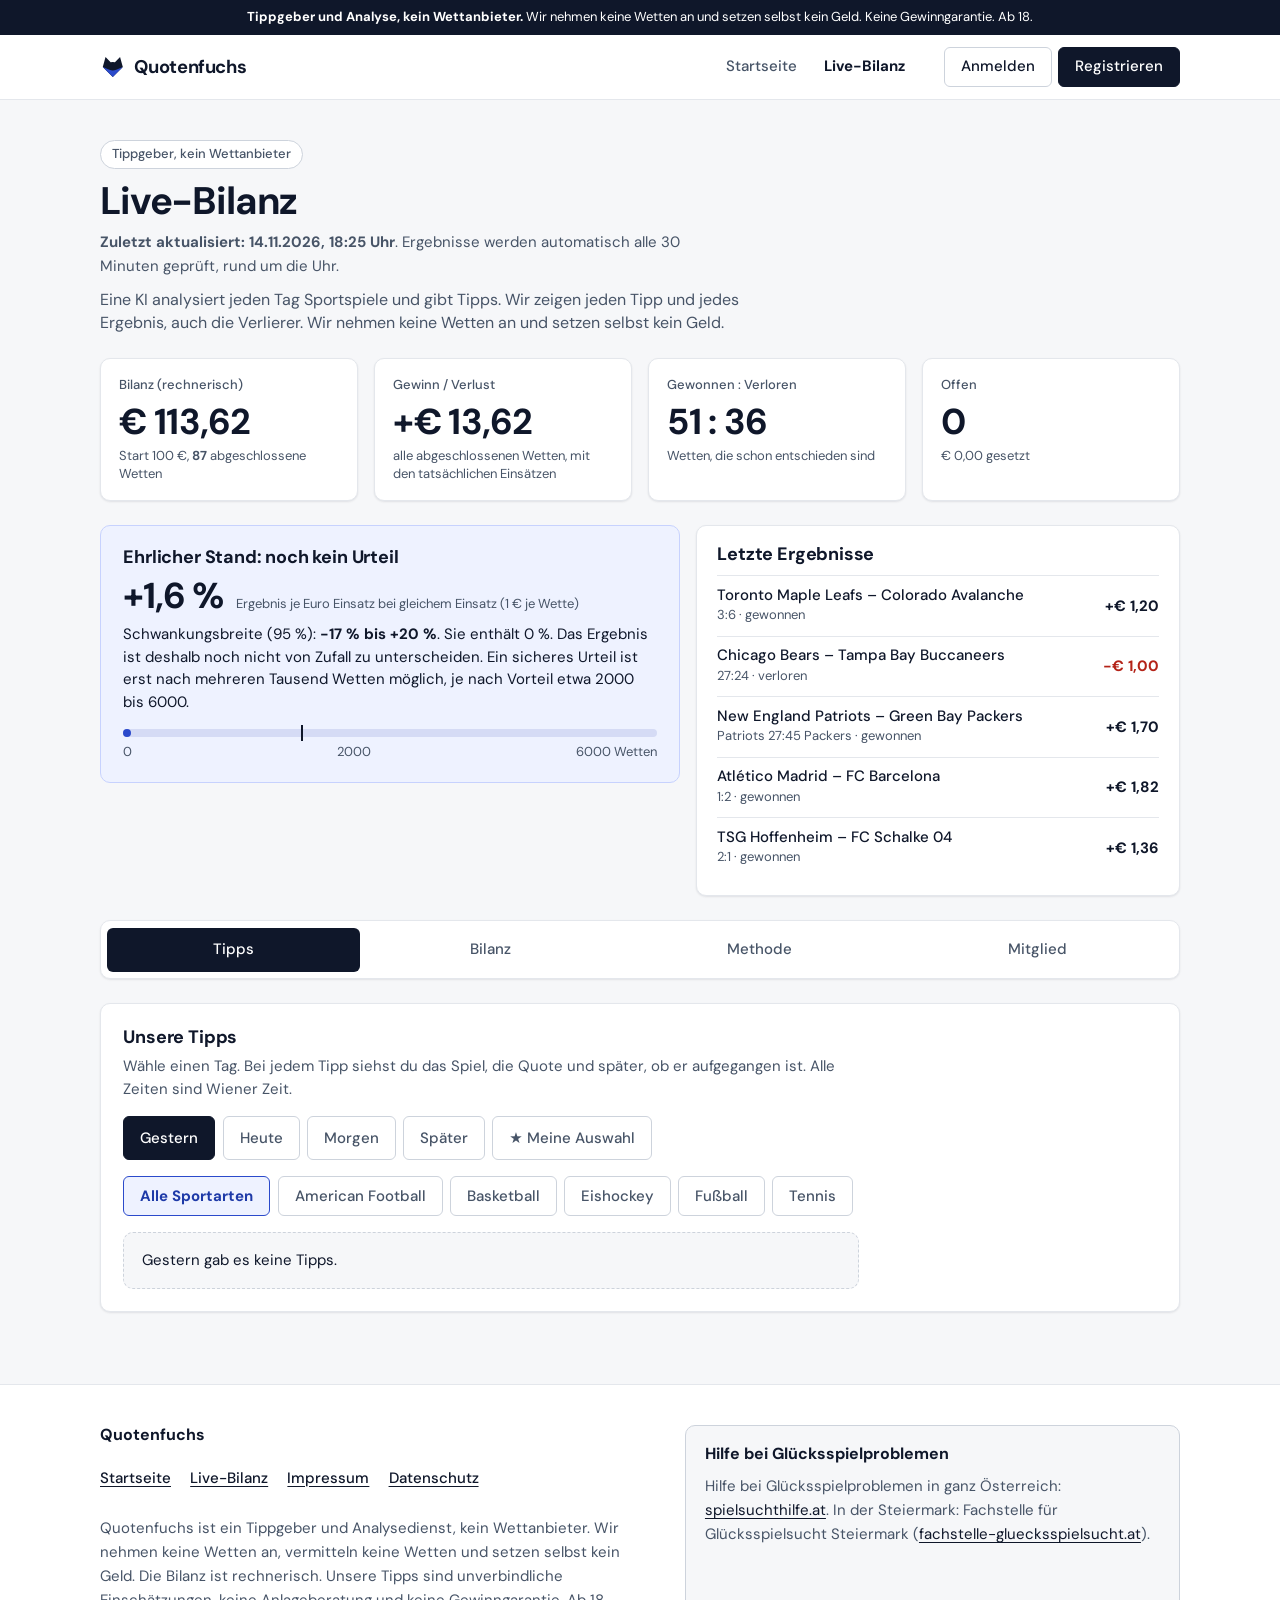
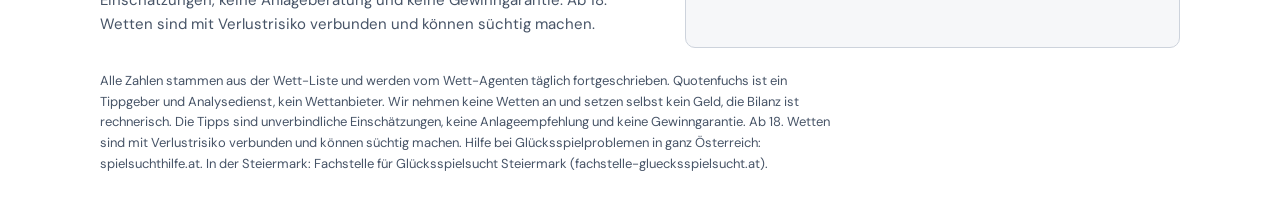
==== commit cb19b199: "Stand 2026-11-14 17:25 UTC" ====
--- a/bilanz.html
+++ b/bilanz.html
@@ -416,7 +416,7 @@
     <div class="ph-text">
       <span class="badge">Tippgeber, kein Wettanbieter</span>
       <h1>Live-Bilanz</h1>
-    <p class="sub"><b>Zuletzt aktualisiert: 14.11.2026, 15:34 Uhr</b>. Ergebnisse werden automatisch alle 30 Minuten geprüft, rund um die Uhr.</p>
+    <p class="sub"><b>Zuletzt aktualisiert: 14.11.2026, 18:25 Uhr</b>. Ergebnisse werden automatisch alle 30 Minuten geprüft, rund um die Uhr.</p>
       <p class="lead">Eine KI analysiert jeden Tag Sportspiele und gibt Tipps. Wir zeigen jeden Tipp und jedes Ergebnis, auch die Verlierer. Wir nehmen keine Wetten an und setzen selbst kein Geld.</p>
     </div>
     <div hidden><p class="big">Rechnerisch wurden aus 100 € Startwert bisher</p>
@@ -482,7 +482,7 @@
 <details class="card gloss"><summary>Stimmen unsere Wahrscheinlichkeiten? (Kalibrierung)</summary><p class="note">Bei jeder Wette schätzen wir, wie wahrscheinlich sie aufgeht. Hier siehst du, ob das hinkommt: Liegt ein Punkt auf der gestrichelten Linie, stimmt die Schätzung. Darunter heißt: Wir waren zu optimistisch. Mit so wenigen Wetten ist das nur ein erster Eindruck.</p><svg viewBox="0 0 220 220" role="img" aria-label="Kalibrierung: erwartete gegen tatsächliche Trefferquote" style="max-width:260px;width:100%"><rect x="30" y="10" width="180" height="180" fill="none" stroke="#9A9684"/><line x1="30" y1="190" x2="210" y2="10" stroke="#9A9684" stroke-dasharray="4 4"/><circle cx="64.5" cy="190.0" r="5" fill="#2440FF" fill-opacity=".6"/><circle cx="101.0" cy="131.8" r="8" fill="#2440FF" fill-opacity=".6"/><circle cx="134.9" cy="40.9" r="11" fill="#2440FF" fill-opacity=".6"/><circle cx="172.5" cy="-10.6" r="6" fill="#2440FF" fill-opacity=".6"/><text x="120" y="212" font-size="10" text-anchor="middle" fill="#565C74">erwartet (30 bis 80 %)</text><text x="8" y="100" font-size="10" fill="#565C74" transform="rotate(-90 8 100)" text-anchor="middle">tatsächlich</text></svg><div class="tablewrap"><table><thead><tr><th>Unsere Schätzung</th><th class="r">Wetten</th><th class="r">Erwartet</th><th class="r">Tatsächlich</th></tr></thead><tbody><tr><td>unter 45 %</td><td class="r">4</td><td class="r">40 %</td><td class="r">25 %</td></tr><tr><td>45 bis 55 %</td><td class="r">13</td><td class="r">50 %</td><td class="r">46 %</td></tr><tr><td>55 bis 65 %</td><td class="r">21</td><td class="r">59 %</td><td class="r">71 %</td></tr><tr><td>ab 65 %</td><td class="r">7</td><td class="r">70 %</td><td class="r">86 %</td></tr></tbody></table></div></details>
   </div>
   <div data-tab="plan" hidden>
-  <section class="card"><h2>Spielplan der nächsten Tage</h2><p class="note">Das sind die Spiele, die in den nächsten drei Tagen anstehen. Wir tippen nicht auf alle Spiele: Wir wählen aus, wo nach unserer Rechnung eine Quote besser ist als der faire Wert. Das ist ein Auswahlkriterium, kein Gewinnversprechen. Damit niemand unsere Tipps gratis kopiert, zeigen wir sie erst nach dem Spiel. Angezeigt: <b>177</b>.</p><div class="tablewrap"><table class="plan"><thead><tr><th>Anstoß</th><th>Liga</th><th>Spiel</th></tr></thead><tbody><tr><td>Sa 14.11. 18:00</td><td>soccer_uefa_nations_league</td><td>Georgia – Hungary</td></tr><tr><td>Sa 14.11. 18:00</td><td>soccer_uefa_nations_league</td><td>Norway – Wales</td></tr><tr><td>Sa 14.11. 18:00</td><td>basketball_ncaab</td><td>Akron Zips – Tulane Green Wave</td></tr><tr><td>Sa 14.11. 18:00</td><td>americanfootball_ncaaf</td><td>Iowa State Cyclones – Cincinnati Bearcats</td></tr><tr><td>Sa 14.11. 18:00</td><td>americanfootball_ncaaf</td><td>Miami Hurricanes – Duke Blue Devils</td></tr><tr><td>Sa 14.11. 18:00</td><td>americanfootball_ncaaf</td><td>UConn Huskies – James Madison Dukes</td></tr><tr><td>Sa 14.11. 18:00</td><td>americanfootball_ncaaf</td><td>Maryland Terrapins – Wisconsin Badgers</td></tr><tr><td>Sa 14.11. 18:00</td><td>americanfootball_ncaaf</td><td>NC State Wolfpack – Syracuse Orange</td></tr><tr><td>Sa 14.11. 18:00</td><td>americanfootball_ncaaf</td><td>Ohio State Buckeyes – Northwestern Wildcats</td></tr><tr><td>Sa 14.11. 18:00</td><td>americanfootball_ncaaf</td><td>SMU Mustangs – Wake Forest Demon Deacons</td></tr><tr><td>Sa 14.11. 18:30</td><td>americanfootball_ncaaf</td><td>Clemson Tigers – Georgia Tech Yellow Jackets</td></tr><tr><td>Sa 14.11. 18:30</td><td>americanfootball_ncaaf</td><td>Rutgers Scarlet Knights – Nebraska Cornhuskers</td></tr><tr><td>Sa 14.11. 18:45</td><td>americanfootball_ncaaf</td><td>Vanderbilt Commodores – Alabama Crimson Tide</td></tr><tr><td>Sa 14.11. 19:00</td><td>NHL</td><td>Carolina Hurricanes – Seattle Kraken</td></tr><tr><td>Sa 14.11. 19:00</td><td>basketball_ncaab</td><td>Army Knights – St. Thomas (MN) Tommies</td></tr><tr><td>Sa 14.11. 19:00</td><td>basketball_ncaab</td><td>George Mason Patriots – Bradley Braves</td></tr><tr><td>Sa 14.11. 19:00</td><td>basketball_ncaab</td><td>Maine Black Bears – Drexel Dragons</td></tr><tr><td>Sa 14.11. 19:00</td><td>basketball_ncaab</td><td>Youngstown St Penguins – Marshall Thundering Herd</td></tr><tr><td>Sa 14.11. 19:00</td><td>basketball_ncaab</td><td>North Dakota Fighting Hawks – Montana Grizzlies</td></tr><tr><td>Sa 14.11. 19:00</td><td>basketball_ncaab</td><td>Texas Tech Red Raiders – Stonehill Skyhawks</td></tr><tr><td>Sa 14.11. 19:00</td><td>americanfootball_ncaaf</td><td>Coastal Carolina Chanticleers – Arkansas State Red Wolves</td></tr><tr><td>Sa 14.11. 19:00</td><td>americanfootball_ncaaf</td><td>Charlotte 49ers – East Carolina Pirates</td></tr><tr><td>Sa 14.11. 19:00</td><td>americanfootball_ncaaf</td><td>Temple Owls – UAB Blazers</td></tr><tr><td>Sa 14.11. 19:30</td><td>basketball_ncaab</td><td>Colorado St Rams – Loyola (Chi) Ramblers</td></tr><tr><td>Sa 14.11. 20:00</td><td>basketball_ncaab</td><td>Bellarmine Knights – Northern Illinois Huskies</td></tr><tr><td>Sa 14.11. 20:00</td><td>basketball_ncaab</td><td>South Florida Bulls – Coppin St Eagles</td></tr><tr><td>Sa 14.11. 20:00</td><td>basketball_ncaab</td><td>Evansville Purple Aces – Miami (OH) RedHawks</td></tr><tr><td>Sa 14.11. 20:00</td><td>basketball_ncaab</td><td>South Carolina Gamecocks – Gardner-Webb Bulldogs</td></tr><tr><td>Sa 14.11. 20:00</td><td>basketball_ncaab</td><td>North Florida Ospreys – The Citadel Bulldogs</td></tr><tr><td>Sa 14.11. 20:00</td><td>basketball_ncaab</td><td>Queens University Royals – Wofford Terriers</td></tr><tr><td>Sa 14.11. 20:00</td><td>basketball_ncaab</td><td>Stephen F. Austin Lumberjacks – Rice Owls</td></tr><tr><td>Sa 14.11. 20:00</td><td>americanfootball_ncaaf</td><td>TCU Horned Frogs – Kansas State Wildcats</td></tr><tr><td>Sa 14.11. 20:00</td><td>americanfootball_ncaaf</td><td>Sam Houston State Bearkats – Kennesaw State Owls</td></tr><tr><td>Sa 14.11. 20:30</td><td>basketball_ncaab</td><td>Winthrop Eagles – Jackson St Tigers</td></tr><tr><td>Sa 14.11. 20:45</td><td>soccer_uefa_nations_league</td><td>Austria – Iceland</td></tr><tr><td>Sa 14.11. 20:45</td><td>soccer_uefa_nations_league</td><td>Austria – Republic of Ireland</td></tr><tr><td>Sa 14.11. 20:45</td><td>soccer_uefa_nations_league</td><td>Sweden – Bosnia &amp; Herzegovina</td></tr><tr><td>Sa 14.11. 20:45</td><td>soccer_uefa_nations_league</td><td>Portugal – Denmark</td></tr><tr><td>Sa 14.11. 20:45</td><td>soccer_uefa_nations_league</td><td>Northern Ireland – Ukraine</td></tr><tr><td>Sa 14.11. 20:45</td><td>soccer_uefa_nations_league</td><td>Romania – Poland</td></tr><tr><td>Sa 14.11. 21:00</td><td>tennis_wta_finals</td><td>Jessica Pegula – Mirra Andreeva</td></tr><tr><td>Sa 14.11. 21:00</td><td>basketball_ncaab</td><td>Denver Pioneers – Wyoming Cowboys</td></tr><tr><td>Sa 14.11. 21:00</td><td>americanfootball_ncaaf</td><td>Delaware Blue Hens – Florida International Panthers</td></tr><tr><td>Sa 14.11. 21:00</td><td>americanfootball_ncaaf</td><td>Missouri State Bears – New Mexico State Aggies</td></tr><tr><td>Sa 14.11. 21:00</td><td>americanfootball_ncaaf</td><td>Texas A&amp;M Aggies – Tennessee Volunteers</td></tr><tr><td>Sa 14.11. 21:30</td><td>basketball_ncaab</td><td>Northern Kentucky Norse – Central Michigan Chippewas</td></tr><tr><td>Sa 14.11. 21:30</td><td>basketball_ncaab</td><td>Gonzaga Bulldogs – LSU Tigers</td></tr><tr><td>Sa 14.11. 21:30</td><td>americanfootball_ncaaf</td><td>Notre Dame Fighting Irish – Boston College Eagles</td></tr><tr><td>Sa 14.11. 21:30</td><td>americanfootball_ncaaf</td><td>Virginia Cavaliers – California Golden Bears</td></tr><tr><td>Sa 14.11. 21:30</td><td>americanfootball_ncaaf</td><td>Georgia Bulldogs – Missouri Tigers</td></tr><tr><td>Sa 14.11. 21:30</td><td>americanfootball_ncaaf</td><td>Georgia State Panthers – Georgia Southern Eagles</td></tr><tr><td>Sa 14.11. 21:30</td><td>americanfootball_ncaaf</td><td>Indiana Hoosiers – USC Trojans</td></tr><tr><td>Sa 14.11. 21:30</td><td>americanfootball_ncaaf</td><td>Western Kentucky Hilltoppers – Jacksonville State Gamecocks</td></tr><tr><td>Sa 14.11. 21:30</td><td>americanfootball_ncaaf</td><td>West Virginia Mountaineers – Kansas Jayhawks</td></tr><tr><td>Sa 14.11. 21:30</td><td>americanfootball_ncaaf</td><td>Liberty Flames – Middle Tennessee Blue Raiders</td></tr><tr><td>Sa 14.11. 21:30</td><td>americanfootball_ncaaf</td><td>Oregon Ducks – Michigan Wolverines</td></tr><tr><td>Sa 14.11. 21:30</td><td>americanfootball_ncaaf</td><td>Northern Illinois Huskies – Nevada Wolf Pack</td></tr><tr><td>Sa 14.11. 21:40</td><td>NHL</td><td>Chicago Blackhawks – Winnipeg Jets</td></tr><tr><td>Sa 14.11. 22:00</td><td>basketball_ncaab</td><td>East Carolina Pirates – Delaware St Hornets</td></tr><tr><td>Sa 14.11. 22:00</td><td>basketball_ncaab</td><td>Detroit Mercy Titans – Toledo Rockets</td></tr><tr><td>Sa 14.11. 22:00</td><td>basketball_ncaab</td><td>Georgia Tech Yellow Jackets – UNC Asheville Bulldogs</td></tr><tr><td>Sa 14.11. 22:00</td><td>basketball_ncaab</td><td>Navy Midshipmen – Hampton Pirates</td></tr><tr><td>Sa 14.11. 22:00</td><td>basketball_ncaab</td><td>St. Bonaventure Bonnies – Lafayette Leopards</td></tr><tr><td>Sa 14.11. 22:00</td><td>basketball_ncaab</td><td>Old Dominion Monarchs – Longwood Lancers</td></tr><tr><td>Sa 14.11. 22:00</td><td>basketball_ncaab</td><td>N Colorado Bears – South Dakota St Jackrabbits</td></tr><tr><td>Sa 14.11. 22:00</td><td>basketball_ncaab</td><td>Wake Forest Demon Deacons – Southern Utah Thunderbirds</td></tr><tr><td>Sa 14.11. 22:00</td><td>americanfootball_ncaaf</td><td>Texas State Bobcats – Fresno State Bulldogs</td></tr><tr><td>Sa 14.11. 22:15</td><td>americanfootball_ncaaf</td><td>Mississippi State Bulldogs – Auburn Tigers</td></tr><tr><td>Sa 14.11. 22:30</td><td>tennis_wta_finals</td><td>Linda Noskova – Elina Svitolina</td></tr><tr><td>Sa 14.11. 22:30</td><td>basketball_ncaab</td><td>Campbell Fighting Camels – South Carolina Upstate Spartans</td></tr><tr><td>Sa 14.11. 22:30</td><td>americanfootball_ncaaf</td><td>Rice Owls – Tulane Green Wave</td></tr><tr><td>Sa 14.11. 23:00</td><td>basketball_ncaab</td><td>California Golden Bears – Utah Tech Trailblazers</td></tr><tr><td>Sa 14.11. 23:00</td><td>basketball_ncaab</td><td>Loyola (MD) Greyhounds – Morgan St Bears</td></tr><tr><td>Sa 14.11. 23:00</td><td>basketball_ncaab</td><td>Oakland Golden Grizzlies – Northern Iowa Panthers</td></tr><tr><td>Sa 14.11. 23:00</td><td>americanfootball_ncaaf</td><td>Louisiana Tech Bulldogs – Southern Mississippi Golden Eagles</td></tr><tr><td>Sa 14.11. 23:30</td><td>americanfootball_ncaaf</td><td>UCF Knights – Arizona State Sun Devils</td></tr><tr><td>Sa 14.11. 23:30</td><td>americanfootball_ncaaf</td><td>Michigan State Spartans – Washington Huskies</td></tr><tr><td>So 15.11. 00:00</td><td>basketball_ncaab</td><td>Providence Friars – Colorado Buffaloes</td></tr><tr><td>So 15.11. 00:00</td><td>basketball_ncaab</td><td>Fresno St Bulldogs – UC Riverside Highlanders</td></tr><tr><td>So 15.11. 00:00</td><td>basketball_ncaab</td><td>Le Moyne Dolphins – Manhattan Jaspers</td></tr><tr><td>So 15.11. 00:00</td><td>basketball_ncaab</td><td>North Texas Mean Green – South Alabama Jaguars</td></tr><tr><td>So 15.11. 00:00</td><td>americanfootball_ncaaf</td><td>Marshall Thundering Herd – Appalachian State Mountaineers</td></tr><tr><td>So 15.11. 00:00</td><td>americanfootball_ncaaf</td><td>Boise State Broncos – Oregon State Beavers</td></tr><tr><td>So 15.11. 00:15</td><td>americanfootball_ncaaf</td><td>Kentucky Wildcats – Florida Gators</td></tr><tr><td>So 15.11. 00:30</td><td>basketball_ncaab</td><td>Saint Joseph&#x27;s Hawks – Pennsylvania Quakers</td></tr><tr><td>So 15.11. 01:00</td><td>basketball_ncaab</td><td>Wichita St Shockers – Austin Peay Governors</td></tr><tr><td>So 15.11. 01:00</td><td>basketball_ncaab</td><td>Siena Saints – Brown Bears</td></tr><tr><td>So 15.11. 01:00</td><td>basketball_ncaab</td><td>Charleston Southern Buccaneers – West Georgia Wolves</td></tr><tr><td>So 15.11. 01:00</td><td>basketball_ncaab</td><td>Davidson Wildcats – Howard Bison</td></tr><tr><td>So 15.11. 01:00</td><td>basketball_ncaab</td><td>Fairfield Stags – NJIT Highlanders</td></tr><tr><td>So 15.11. 01:00</td><td>basketball_ncaab</td><td>Jacksonville St Gamecocks – UAB Blazers</td></tr><tr><td>So 15.11. 01:00</td><td>basketball_ncaab</td><td>Western Carolina Catamounts – Lipscomb Bisons</td></tr><tr><td>So 15.11. 01:00</td><td>basketball_ncaab</td><td>San Francisco Dons – Portland St Vikings</td></tr><tr><td>So 15.11. 01:00</td><td>basketball_ncaab</td><td>Villanova Wildcats – Rider Broncs</td></tr><tr><td>So 15.11. 01:00</td><td>basketball_ncaab</td><td>UT-Arlington Mavericks – UT Rio Grande Valley Vaqueros</td></tr><tr><td>So 15.11. 01:00</td><td>americanfootball_ncaaf</td><td>Air Force Falcons – San Jose State Spartans</td></tr><tr><td>So 15.11. 01:00</td><td>americanfootball_ncaaf</td><td>BYU Cougars – Baylor Bears</td></tr><tr><td>So 15.11. 01:00</td><td>americanfootball_ncaaf</td><td>North Carolina Tar Heels – Louisville Cardinals</td></tr><tr><td>So 15.11. 01:00</td><td>americanfootball_ncaaf</td><td>Penn State Nittany Lions – Minnesota Golden Gophers</td></tr><tr><td>So 15.11. 01:00</td><td>americanfootball_ncaaf</td><td>South Alabama Jaguars – Troy Trojans</td></tr><tr><td>So 15.11. 01:09</td><td>NHL</td><td>Montréal Canadiens – Colorado Avalanche</td></tr><tr><td>So 15.11. 01:10</td><td>NBA</td><td>New Orleans Pelicans – Denver Nuggets</td></tr><tr><td>So 15.11. 01:10</td><td>NHL</td><td>Boston Bruins – Minnesota Wild</td></tr><tr><td>So 15.11. 01:10</td><td>NHL</td><td>Columbus Blue Jackets – Philadelphia Flyers</td></tr><tr><td>So 15.11. 01:10</td><td>NHL</td><td>Tampa Bay Lightning – Detroit Red Wings</td></tr><tr><td>So 15.11. 01:10</td><td>NHL</td><td>Toronto Maple Leafs – Edmonton Oilers</td></tr><tr><td>So 15.11. 01:10</td><td>NHL</td><td>St Louis Blues – Florida Panthers</td></tr><tr><td>So 15.11. 01:10</td><td>NHL</td><td>Washington Capitals – New Jersey Devils</td></tr><tr><td>So 15.11. 01:10</td><td>NHL</td><td>Pittsburgh Penguins – Ottawa Senators</td></tr><tr><td>So 15.11. 01:15</td><td>americanfootball_ncaaf</td><td>Tulsa Golden Hurricane – Florida Atlantic Owls</td></tr><tr><td>So 15.11. 01:30</td><td>basketball_ncaab</td><td>Duquesne Dukes – Binghamton Bearcats</td></tr><tr><td>So 15.11. 01:30</td><td>basketball_ncaab</td><td>Dayton Flyers – Cincinnati Bearcats</td></tr><tr><td>So 15.11. 01:30</td><td>basketball_ncaab</td><td>Morehead St Eagles – IUPUI Jaguars</td></tr><tr><td>So 15.11. 01:30</td><td>basketball_ncaab</td><td>Towson Tigers – UMBC Retrievers</td></tr><tr><td>So 15.11. 01:30</td><td>americanfootball_ncaaf</td><td>Iowa Hawkeyes – Purdue Boilermakers</td></tr><tr><td>So 15.11. 01:30</td><td>americanfootball_ncaaf</td><td>LSU Tigers – Texas Longhorns</td></tr><tr><td>So 15.11. 01:30</td><td>americanfootball_ncaaf</td><td>New Mexico Lobos – UNLV Rebels</td></tr><tr><td>So 15.11. 01:30</td><td>americanfootball_ncaaf</td><td>Virginia Tech Hokies – Stanford Cardinal</td></tr><tr><td>So 15.11. 01:40</td><td>NBA</td><td>Cleveland Cavaliers – Dallas Mavericks</td></tr><tr><td>So 15.11. 01:45</td><td>americanfootball_ncaaf</td><td>Arkansas Razorbacks – South Carolina Gamecocks</td></tr><tr><td>So 15.11. 02:00</td><td>basketball_ncaab</td><td>Arkansas-Little Rock Trojans – Northwestern St Demons</td></tr><tr><td>So 15.11. 02:00</td><td>basketball_ncaab</td><td>Nicholls St Colonels – Louisiana Tech Bulldogs</td></tr><tr><td>So 15.11. 02:00</td><td>basketball_ncaab</td><td>Sacramento St Hornets – UC Davis Aggies</td></tr><tr><td>So 15.11. 02:10</td><td>NBA</td><td>Memphis Grizzlies – Brooklyn Nets</td></tr><tr><td>So 15.11. 02:10</td><td>NBA</td><td>Minnesota Timberwolves – Chicago Bulls</td></tr><tr><td>So 15.11. 02:10</td><td>NBA</td><td>Miami Heat – Detroit Pistons</td></tr><tr><td>So 15.11. 02:10</td><td>NHL</td><td>Dallas Stars – Buffalo Sabres</td></tr><tr><td>So 15.11. 02:30</td><td>basketball_ncaab</td><td>Belmont Bruins – Furman Paladins</td></tr><tr><td>So 15.11. 03:00</td><td>americanfootball_ncaaf</td><td>UTSA Roadrunners – North Texas Mean Green</td></tr><tr><td>So 15.11. 03:10</td><td>NHL</td><td>Utah Mammoth – San Jose Sharks</td></tr><tr><td>So 15.11. 03:30</td><td>americanfootball_ncaaf</td><td>Oklahoma State Cowboys – Texas Tech Red Raiders</td></tr><tr><td>So 15.11. 03:30</td><td>americanfootball_ncaaf</td><td>San Diego State Aztecs – Utah State Aggies</td></tr><tr><td>So 15.11. 04:00</td><td>basketball_ncaab</td><td>Nevada Wolf Pack – Utah Valley Wolverines</td></tr><tr><td>So 15.11. 04:00</td><td>basketball_ncaab</td><td>Santa Clara Broncos – New Mexico Lobos</td></tr><tr><td>So 15.11. 04:00</td><td>americanfootball_ncaaf</td><td>UTEP Miners – Wyoming Cowboys</td></tr><tr><td>So 15.11. 04:10</td><td>NHL</td><td>Anaheim Ducks – New York Islanders</td></tr><tr><td>So 15.11. 04:10</td><td>NHL</td><td>Los Angeles Kings – Calgary Flames</td></tr><tr><td>So 15.11. 04:30</td><td>americanfootball_ncaaf</td><td>Arizona Wildcats – Utah Utes</td></tr><tr><td>So 15.11. 04:30</td><td>americanfootball_ncaaf</td><td>Washington State Cougars – Colorado State Rams</td></tr><tr><td>So 15.11. 05:00</td><td>americanfootball_ncaaf</td><td>Hawaii Rainbow Warriors – North Dakota State Bison</td></tr><tr><td>So 15.11. 14:00</td><td>tennis_atp_finals</td><td>Alexander Zverev – Rafael Jodar</td></tr><tr><td>So 15.11. 15:00</td><td>soccer_uefa_nations_league</td><td>Latvia – Armenia</td></tr><tr><td>So 15.11. 15:00</td><td>soccer_uefa_nations_league</td><td>Cyprus – Montenegro</td></tr><tr><td>So 15.11. 15:30</td><td>NFL</td><td>Detroit Lions – New England Patriots</td></tr><tr><td>So 15.11. 18:00</td><td>soccer_uefa_nations_league</td><td>Belarus – Albania</td></tr><tr><td>So 15.11. 18:00</td><td>soccer_uefa_nations_league</td><td>Finland – San Marino</td></tr><tr><td>So 15.11. 19:00</td><td>NFL</td><td>Atlanta Falcons – Kansas City Chiefs</td></tr><tr><td>So 15.11. 19:00</td><td>NFL</td><td>New York Jets – Buffalo Bills</td></tr><tr><td>So 15.11. 19:00</td><td>NFL</td><td>New Orleans Saints – Carolina Panthers</td></tr><tr><td>So 15.11. 19:00</td><td>NFL</td><td>Cleveland Browns – Houston Texans</td></tr><tr><td>So 15.11. 19:00</td><td>NFL</td><td>Green Bay Packers – Minnesota Vikings</td></tr><tr><td>So 15.11. 19:00</td><td>NFL</td><td>Indianapolis Colts – Miami Dolphins</td></tr><tr><td>So 15.11. 19:00</td><td>NFL</td><td>Tennessee Titans – Jacksonville Jaguars</td></tr><tr><td>So 15.11. 19:00</td><td>americanfootball_ncaaf</td><td>Oklahoma Sooners – Ole Miss Rebels</td></tr><tr><td>So 15.11. 20:00</td><td>basketball_ncaab</td><td>Utah Utes – Washington Huskies</td></tr><tr><td>So 15.11. 20:30</td><td>tennis_atp_finals</td><td>Ben Shelton – Arthur Fils</td></tr><tr><td>So 15.11. 20:45</td><td>soccer_uefa_nations_league</td><td>Belgium – Italy</td></tr><tr><td>So 15.11. 20:45</td><td>soccer_uefa_nations_league</td><td>Croatia – Czech Republic</td></tr><tr><td>So 15.11. 20:45</td><td>soccer_uefa_nations_league</td><td>Spain – England</td></tr><tr><td>So 15.11. 20:45</td><td>soccer_uefa_nations_league</td><td>France – Turkey</td></tr><tr><td>So 15.11. 22:05</td><td>NFL</td><td>Arizona Cardinals – Los Angeles Rams</td></tr><tr><td>So 15.11. 22:05</td><td>NFL</td><td>Las Vegas Raiders – Seattle Seahawks</td></tr><tr><td>So 15.11. 22:25</td><td>NFL</td><td>Dallas Cowboys – San Francisco 49ers</td></tr><tr><td>Mo 16.11. 02:20</td><td>NFL</td><td>Cincinnati Bengals – Pittsburgh Steelers</td></tr><tr><td>Mo 16.11. 14:00</td><td>tennis_atp_finals</td><td>Carlos Alcaraz – Frances Tiafoe</td></tr><tr><td>Mo 16.11. 16:00</td><td>soccer_uefa_nations_league</td><td>Faroe Islands – Moldova</td></tr><tr><td>Mo 16.11. 16:00</td><td>soccer_uefa_nations_league</td><td>Kazakhstan – Slovakia</td></tr><tr><td>Mo 16.11. 18:00</td><td>soccer_uefa_nations_league</td><td>Estonia – Bulgaria</td></tr><tr><td>Mo 16.11. 18:00</td><td>soccer_uefa_nations_league</td><td>Iceland – Luxembourg</td></tr><tr><td>Mo 16.11. 18:00</td><td>soccer_uefa_nations_league</td><td>Lithuania – Liechtenstein</td></tr><tr><td>Mo 16.11. 20:30</td><td>tennis_atp_finals</td><td>Daniil Medvedev – Flavio Cobolli</td></tr><tr><td>Mo 16.11. 20:45</td><td>soccer_uefa_nations_league</td><td>Germany – Netherlands</td></tr><tr><td>Mo 16.11. 20:45</td><td>soccer_uefa_nations_league</td><td>Gibraltar – Malta</td></tr><tr><td>Mo 16.11. 20:45</td><td>soccer_uefa_nations_league</td><td>Greece – Serbia</td></tr><tr><td>Mo 16.11. 20:45</td><td>soccer_uefa_nations_league</td><td>North Macedonia – Slovenia</td></tr><tr><td>Mo 16.11. 20:45</td><td>soccer_uefa_nations_league</td><td>Switzerland – Scotland</td></tr><tr><td>Di 17.11. 02:15</td><td>NFL</td><td>Baltimore Ravens – Los Angeles Chargers</td></tr></tbody></table></div></section>
+  <section class="card"><h2>Spielplan der nächsten Tage</h2><p class="note">Das sind die Spiele, die in den nächsten drei Tagen anstehen. Wir tippen nicht auf alle Spiele: Wir wählen aus, wo nach unserer Rechnung eine Quote besser ist als der faire Wert. Das ist ein Auswahlkriterium, kein Gewinnversprechen. Damit niemand unsere Tipps gratis kopiert, zeigen wir sie erst nach dem Spiel. Angezeigt: <b>167</b>.</p><div class="tablewrap"><table class="plan"><thead><tr><th>Anstoß</th><th>Liga</th><th>Spiel</th></tr></thead><tbody><tr><td>Sa 14.11. 18:30</td><td>americanfootball_ncaaf</td><td>Clemson Tigers – Georgia Tech Yellow Jackets</td></tr><tr><td>Sa 14.11. 18:30</td><td>americanfootball_ncaaf</td><td>Rutgers Scarlet Knights – Nebraska Cornhuskers</td></tr><tr><td>Sa 14.11. 18:45</td><td>americanfootball_ncaaf</td><td>Vanderbilt Commodores – Alabama Crimson Tide</td></tr><tr><td>Sa 14.11. 19:00</td><td>NHL</td><td>Carolina Hurricanes – Seattle Kraken</td></tr><tr><td>Sa 14.11. 19:00</td><td>basketball_ncaab</td><td>Army Knights – St. Thomas (MN) Tommies</td></tr><tr><td>Sa 14.11. 19:00</td><td>basketball_ncaab</td><td>George Mason Patriots – Bradley Braves</td></tr><tr><td>Sa 14.11. 19:00</td><td>basketball_ncaab</td><td>Maine Black Bears – Drexel Dragons</td></tr><tr><td>Sa 14.11. 19:00</td><td>basketball_ncaab</td><td>Youngstown St Penguins – Marshall Thundering Herd</td></tr><tr><td>Sa 14.11. 19:00</td><td>basketball_ncaab</td><td>North Dakota Fighting Hawks – Montana Grizzlies</td></tr><tr><td>Sa 14.11. 19:00</td><td>basketball_ncaab</td><td>Texas Tech Red Raiders – Stonehill Skyhawks</td></tr><tr><td>Sa 14.11. 19:00</td><td>americanfootball_ncaaf</td><td>Coastal Carolina Chanticleers – Arkansas State Red Wolves</td></tr><tr><td>Sa 14.11. 19:00</td><td>americanfootball_ncaaf</td><td>Charlotte 49ers – East Carolina Pirates</td></tr><tr><td>Sa 14.11. 19:00</td><td>americanfootball_ncaaf</td><td>Temple Owls – UAB Blazers</td></tr><tr><td>Sa 14.11. 19:30</td><td>basketball_ncaab</td><td>Colorado St Rams – Loyola (Chi) Ramblers</td></tr><tr><td>Sa 14.11. 20:00</td><td>basketball_ncaab</td><td>Bellarmine Knights – Northern Illinois Huskies</td></tr><tr><td>Sa 14.11. 20:00</td><td>basketball_ncaab</td><td>South Florida Bulls – Coppin St Eagles</td></tr><tr><td>Sa 14.11. 20:00</td><td>basketball_ncaab</td><td>Evansville Purple Aces – Miami (OH) RedHawks</td></tr><tr><td>Sa 14.11. 20:00</td><td>basketball_ncaab</td><td>South Carolina Gamecocks – Gardner-Webb Bulldogs</td></tr><tr><td>Sa 14.11. 20:00</td><td>basketball_ncaab</td><td>North Florida Ospreys – The Citadel Bulldogs</td></tr><tr><td>Sa 14.11. 20:00</td><td>basketball_ncaab</td><td>Queens University Royals – Wofford Terriers</td></tr><tr><td>Sa 14.11. 20:00</td><td>basketball_ncaab</td><td>Stephen F. Austin Lumberjacks – Rice Owls</td></tr><tr><td>Sa 14.11. 20:00</td><td>americanfootball_ncaaf</td><td>TCU Horned Frogs – Kansas State Wildcats</td></tr><tr><td>Sa 14.11. 20:00</td><td>americanfootball_ncaaf</td><td>Sam Houston State Bearkats – Kennesaw State Owls</td></tr><tr><td>Sa 14.11. 20:30</td><td>basketball_ncaab</td><td>Winthrop Eagles – Jackson St Tigers</td></tr><tr><td>Sa 14.11. 20:45</td><td>soccer_uefa_nations_league</td><td>Austria – Iceland</td></tr><tr><td>Sa 14.11. 20:45</td><td>soccer_uefa_nations_league</td><td>Austria – Republic of Ireland</td></tr><tr><td>Sa 14.11. 20:45</td><td>soccer_uefa_nations_league</td><td>Sweden – Bosnia &amp; Herzegovina</td></tr><tr><td>Sa 14.11. 20:45</td><td>soccer_uefa_nations_league</td><td>Portugal – Denmark</td></tr><tr><td>Sa 14.11. 20:45</td><td>soccer_uefa_nations_league</td><td>Northern Ireland – Ukraine</td></tr><tr><td>Sa 14.11. 20:45</td><td>soccer_uefa_nations_league</td><td>Romania – Poland</td></tr><tr><td>Sa 14.11. 21:00</td><td>tennis_wta_finals</td><td>Jessica Pegula – Mirra Andreeva</td></tr><tr><td>Sa 14.11. 21:00</td><td>basketball_ncaab</td><td>Denver Pioneers – Wyoming Cowboys</td></tr><tr><td>Sa 14.11. 21:00</td><td>americanfootball_ncaaf</td><td>Delaware Blue Hens – Florida International Panthers</td></tr><tr><td>Sa 14.11. 21:00</td><td>americanfootball_ncaaf</td><td>Missouri State Bears – New Mexico State Aggies</td></tr><tr><td>Sa 14.11. 21:00</td><td>americanfootball_ncaaf</td><td>Texas A&amp;M Aggies – Tennessee Volunteers</td></tr><tr><td>Sa 14.11. 21:30</td><td>basketball_ncaab</td><td>Northern Kentucky Norse – Central Michigan Chippewas</td></tr><tr><td>Sa 14.11. 21:30</td><td>basketball_ncaab</td><td>Gonzaga Bulldogs – LSU Tigers</td></tr><tr><td>Sa 14.11. 21:30</td><td>americanfootball_ncaaf</td><td>Notre Dame Fighting Irish – Boston College Eagles</td></tr><tr><td>Sa 14.11. 21:30</td><td>americanfootball_ncaaf</td><td>Virginia Cavaliers – California Golden Bears</td></tr><tr><td>Sa 14.11. 21:30</td><td>americanfootball_ncaaf</td><td>Georgia Bulldogs – Missouri Tigers</td></tr><tr><td>Sa 14.11. 21:30</td><td>americanfootball_ncaaf</td><td>Georgia State Panthers – Georgia Southern Eagles</td></tr><tr><td>Sa 14.11. 21:30</td><td>americanfootball_ncaaf</td><td>Indiana Hoosiers – USC Trojans</td></tr><tr><td>Sa 14.11. 21:30</td><td>americanfootball_ncaaf</td><td>Western Kentucky Hilltoppers – Jacksonville State Gamecocks</td></tr><tr><td>Sa 14.11. 21:30</td><td>americanfootball_ncaaf</td><td>West Virginia Mountaineers – Kansas Jayhawks</td></tr><tr><td>Sa 14.11. 21:30</td><td>americanfootball_ncaaf</td><td>Liberty Flames – Middle Tennessee Blue Raiders</td></tr><tr><td>Sa 14.11. 21:30</td><td>americanfootball_ncaaf</td><td>Oregon Ducks – Michigan Wolverines</td></tr><tr><td>Sa 14.11. 21:30</td><td>americanfootball_ncaaf</td><td>Northern Illinois Huskies – Nevada Wolf Pack</td></tr><tr><td>Sa 14.11. 21:40</td><td>NHL</td><td>Chicago Blackhawks – Winnipeg Jets</td></tr><tr><td>Sa 14.11. 22:00</td><td>basketball_ncaab</td><td>East Carolina Pirates – Delaware St Hornets</td></tr><tr><td>Sa 14.11. 22:00</td><td>basketball_ncaab</td><td>Detroit Mercy Titans – Toledo Rockets</td></tr><tr><td>Sa 14.11. 22:00</td><td>basketball_ncaab</td><td>Georgia Tech Yellow Jackets – UNC Asheville Bulldogs</td></tr><tr><td>Sa 14.11. 22:00</td><td>basketball_ncaab</td><td>Navy Midshipmen – Hampton Pirates</td></tr><tr><td>Sa 14.11. 22:00</td><td>basketball_ncaab</td><td>St. Bonaventure Bonnies – Lafayette Leopards</td></tr><tr><td>Sa 14.11. 22:00</td><td>basketball_ncaab</td><td>Old Dominion Monarchs – Longwood Lancers</td></tr><tr><td>Sa 14.11. 22:00</td><td>basketball_ncaab</td><td>N Colorado Bears – South Dakota St Jackrabbits</td></tr><tr><td>Sa 14.11. 22:00</td><td>basketball_ncaab</td><td>Wake Forest Demon Deacons – Southern Utah Thunderbirds</td></tr><tr><td>Sa 14.11. 22:00</td><td>americanfootball_ncaaf</td><td>Texas State Bobcats – Fresno State Bulldogs</td></tr><tr><td>Sa 14.11. 22:15</td><td>americanfootball_ncaaf</td><td>Mississippi State Bulldogs – Auburn Tigers</td></tr><tr><td>Sa 14.11. 22:30</td><td>tennis_wta_finals</td><td>Linda Noskova – Elina Svitolina</td></tr><tr><td>Sa 14.11. 22:30</td><td>basketball_ncaab</td><td>Campbell Fighting Camels – South Carolina Upstate Spartans</td></tr><tr><td>Sa 14.11. 22:30</td><td>americanfootball_ncaaf</td><td>Rice Owls – Tulane Green Wave</td></tr><tr><td>Sa 14.11. 23:00</td><td>basketball_ncaab</td><td>California Golden Bears – Utah Tech Trailblazers</td></tr><tr><td>Sa 14.11. 23:00</td><td>basketball_ncaab</td><td>Loyola (MD) Greyhounds – Morgan St Bears</td></tr><tr><td>Sa 14.11. 23:00</td><td>basketball_ncaab</td><td>Oakland Golden Grizzlies – Northern Iowa Panthers</td></tr><tr><td>Sa 14.11. 23:00</td><td>americanfootball_ncaaf</td><td>Louisiana Tech Bulldogs – Southern Mississippi Golden Eagles</td></tr><tr><td>Sa 14.11. 23:30</td><td>americanfootball_ncaaf</td><td>UCF Knights – Arizona State Sun Devils</td></tr><tr><td>Sa 14.11. 23:30</td><td>americanfootball_ncaaf</td><td>Michigan State Spartans – Washington Huskies</td></tr><tr><td>So 15.11. 00:00</td><td>basketball_ncaab</td><td>Providence Friars – Colorado Buffaloes</td></tr><tr><td>So 15.11. 00:00</td><td>basketball_ncaab</td><td>Fresno St Bulldogs – UC Riverside Highlanders</td></tr><tr><td>So 15.11. 00:00</td><td>basketball_ncaab</td><td>Le Moyne Dolphins – Manhattan Jaspers</td></tr><tr><td>So 15.11. 00:00</td><td>basketball_ncaab</td><td>North Texas Mean Green – South Alabama Jaguars</td></tr><tr><td>So 15.11. 00:00</td><td>americanfootball_ncaaf</td><td>Marshall Thundering Herd – Appalachian State Mountaineers</td></tr><tr><td>So 15.11. 00:00</td><td>americanfootball_ncaaf</td><td>Boise State Broncos – Oregon State Beavers</td></tr><tr><td>So 15.11. 00:15</td><td>americanfootball_ncaaf</td><td>Kentucky Wildcats – Florida Gators</td></tr><tr><td>So 15.11. 00:30</td><td>basketball_ncaab</td><td>Saint Joseph&#x27;s Hawks – Pennsylvania Quakers</td></tr><tr><td>So 15.11. 01:00</td><td>basketball_ncaab</td><td>Wichita St Shockers – Austin Peay Governors</td></tr><tr><td>So 15.11. 01:00</td><td>basketball_ncaab</td><td>Siena Saints – Brown Bears</td></tr><tr><td>So 15.11. 01:00</td><td>basketball_ncaab</td><td>Charleston Southern Buccaneers – West Georgia Wolves</td></tr><tr><td>So 15.11. 01:00</td><td>basketball_ncaab</td><td>Davidson Wildcats – Howard Bison</td></tr><tr><td>So 15.11. 01:00</td><td>basketball_ncaab</td><td>Fairfield Stags – NJIT Highlanders</td></tr><tr><td>So 15.11. 01:00</td><td>basketball_ncaab</td><td>Jacksonville St Gamecocks – UAB Blazers</td></tr><tr><td>So 15.11. 01:00</td><td>basketball_ncaab</td><td>Western Carolina Catamounts – Lipscomb Bisons</td></tr><tr><td>So 15.11. 01:00</td><td>basketball_ncaab</td><td>San Francisco Dons – Portland St Vikings</td></tr><tr><td>So 15.11. 01:00</td><td>basketball_ncaab</td><td>Villanova Wildcats – Rider Broncs</td></tr><tr><td>So 15.11. 01:00</td><td>basketball_ncaab</td><td>UT-Arlington Mavericks – UT Rio Grande Valley Vaqueros</td></tr><tr><td>So 15.11. 01:00</td><td>americanfootball_ncaaf</td><td>Air Force Falcons – San Jose State Spartans</td></tr><tr><td>So 15.11. 01:00</td><td>americanfootball_ncaaf</td><td>BYU Cougars – Baylor Bears</td></tr><tr><td>So 15.11. 01:00</td><td>americanfootball_ncaaf</td><td>North Carolina Tar Heels – Louisville Cardinals</td></tr><tr><td>So 15.11. 01:00</td><td>americanfootball_ncaaf</td><td>Penn State Nittany Lions – Minnesota Golden Gophers</td></tr><tr><td>So 15.11. 01:00</td><td>americanfootball_ncaaf</td><td>South Alabama Jaguars – Troy Trojans</td></tr><tr><td>So 15.11. 01:09</td><td>NHL</td><td>Montréal Canadiens – Colorado Avalanche</td></tr><tr><td>So 15.11. 01:10</td><td>NBA</td><td>New Orleans Pelicans – Denver Nuggets</td></tr><tr><td>So 15.11. 01:10</td><td>NHL</td><td>Boston Bruins – Minnesota Wild</td></tr><tr><td>So 15.11. 01:10</td><td>NHL</td><td>Columbus Blue Jackets – Philadelphia Flyers</td></tr><tr><td>So 15.11. 01:10</td><td>NHL</td><td>Tampa Bay Lightning – Detroit Red Wings</td></tr><tr><td>So 15.11. 01:10</td><td>NHL</td><td>Toronto Maple Leafs – Edmonton Oilers</td></tr><tr><td>So 15.11. 01:10</td><td>NHL</td><td>St Louis Blues – Florida Panthers</td></tr><tr><td>So 15.11. 01:10</td><td>NHL</td><td>Washington Capitals – New Jersey Devils</td></tr><tr><td>So 15.11. 01:10</td><td>NHL</td><td>Pittsburgh Penguins – Ottawa Senators</td></tr><tr><td>So 15.11. 01:15</td><td>americanfootball_ncaaf</td><td>Tulsa Golden Hurricane – Florida Atlantic Owls</td></tr><tr><td>So 15.11. 01:30</td><td>basketball_ncaab</td><td>Duquesne Dukes – Binghamton Bearcats</td></tr><tr><td>So 15.11. 01:30</td><td>basketball_ncaab</td><td>Dayton Flyers – Cincinnati Bearcats</td></tr><tr><td>So 15.11. 01:30</td><td>basketball_ncaab</td><td>Morehead St Eagles – IUPUI Jaguars</td></tr><tr><td>So 15.11. 01:30</td><td>basketball_ncaab</td><td>Towson Tigers – UMBC Retrievers</td></tr><tr><td>So 15.11. 01:30</td><td>americanfootball_ncaaf</td><td>Iowa Hawkeyes – Purdue Boilermakers</td></tr><tr><td>So 15.11. 01:30</td><td>americanfootball_ncaaf</td><td>LSU Tigers – Texas Longhorns</td></tr><tr><td>So 15.11. 01:30</td><td>americanfootball_ncaaf</td><td>New Mexico Lobos – UNLV Rebels</td></tr><tr><td>So 15.11. 01:30</td><td>americanfootball_ncaaf</td><td>Virginia Tech Hokies – Stanford Cardinal</td></tr><tr><td>So 15.11. 01:40</td><td>NBA</td><td>Cleveland Cavaliers – Dallas Mavericks</td></tr><tr><td>So 15.11. 01:45</td><td>americanfootball_ncaaf</td><td>Arkansas Razorbacks – South Carolina Gamecocks</td></tr><tr><td>So 15.11. 02:00</td><td>basketball_ncaab</td><td>Arkansas-Little Rock Trojans – Northwestern St Demons</td></tr><tr><td>So 15.11. 02:00</td><td>basketball_ncaab</td><td>Nicholls St Colonels – Louisiana Tech Bulldogs</td></tr><tr><td>So 15.11. 02:00</td><td>basketball_ncaab</td><td>Sacramento St Hornets – UC Davis Aggies</td></tr><tr><td>So 15.11. 02:10</td><td>NBA</td><td>Memphis Grizzlies – Brooklyn Nets</td></tr><tr><td>So 15.11. 02:10</td><td>NBA</td><td>Minnesota Timberwolves – Chicago Bulls</td></tr><tr><td>So 15.11. 02:10</td><td>NBA</td><td>Miami Heat – Detroit Pistons</td></tr><tr><td>So 15.11. 02:10</td><td>NHL</td><td>Dallas Stars – Buffalo Sabres</td></tr><tr><td>So 15.11. 02:30</td><td>basketball_ncaab</td><td>Belmont Bruins – Furman Paladins</td></tr><tr><td>So 15.11. 03:00</td><td>americanfootball_ncaaf</td><td>UTSA Roadrunners – North Texas Mean Green</td></tr><tr><td>So 15.11. 03:10</td><td>NHL</td><td>Utah Mammoth – San Jose Sharks</td></tr><tr><td>So 15.11. 03:30</td><td>americanfootball_ncaaf</td><td>Oklahoma State Cowboys – Texas Tech Red Raiders</td></tr><tr><td>So 15.11. 03:30</td><td>americanfootball_ncaaf</td><td>San Diego State Aztecs – Utah State Aggies</td></tr><tr><td>So 15.11. 04:00</td><td>basketball_ncaab</td><td>Nevada Wolf Pack – Utah Valley Wolverines</td></tr><tr><td>So 15.11. 04:00</td><td>basketball_ncaab</td><td>Santa Clara Broncos – New Mexico Lobos</td></tr><tr><td>So 15.11. 04:00</td><td>americanfootball_ncaaf</td><td>UTEP Miners – Wyoming Cowboys</td></tr><tr><td>So 15.11. 04:10</td><td>NHL</td><td>Anaheim Ducks – New York Islanders</td></tr><tr><td>So 15.11. 04:10</td><td>NHL</td><td>Los Angeles Kings – Calgary Flames</td></tr><tr><td>So 15.11. 04:30</td><td>americanfootball_ncaaf</td><td>Arizona Wildcats – Utah Utes</td></tr><tr><td>So 15.11. 04:30</td><td>americanfootball_ncaaf</td><td>Washington State Cougars – Colorado State Rams</td></tr><tr><td>So 15.11. 05:00</td><td>americanfootball_ncaaf</td><td>Hawaii Rainbow Warriors – North Dakota State Bison</td></tr><tr><td>So 15.11. 14:00</td><td>tennis_atp_finals</td><td>Alexander Zverev – Rafael Jodar</td></tr><tr><td>So 15.11. 15:00</td><td>soccer_uefa_nations_league</td><td>Latvia – Armenia</td></tr><tr><td>So 15.11. 15:00</td><td>soccer_uefa_nations_league</td><td>Cyprus – Montenegro</td></tr><tr><td>So 15.11. 15:30</td><td>NFL</td><td>Detroit Lions – New England Patriots</td></tr><tr><td>So 15.11. 18:00</td><td>soccer_uefa_nations_league</td><td>Belarus – Albania</td></tr><tr><td>So 15.11. 18:00</td><td>soccer_uefa_nations_league</td><td>Finland – San Marino</td></tr><tr><td>So 15.11. 19:00</td><td>NFL</td><td>Atlanta Falcons – Kansas City Chiefs</td></tr><tr><td>So 15.11. 19:00</td><td>NFL</td><td>New York Jets – Buffalo Bills</td></tr><tr><td>So 15.11. 19:00</td><td>NFL</td><td>New Orleans Saints – Carolina Panthers</td></tr><tr><td>So 15.11. 19:00</td><td>NFL</td><td>Cleveland Browns – Houston Texans</td></tr><tr><td>So 15.11. 19:00</td><td>NFL</td><td>Green Bay Packers – Minnesota Vikings</td></tr><tr><td>So 15.11. 19:00</td><td>NFL</td><td>Indianapolis Colts – Miami Dolphins</td></tr><tr><td>So 15.11. 19:00</td><td>NFL</td><td>Tennessee Titans – Jacksonville Jaguars</td></tr><tr><td>So 15.11. 19:00</td><td>americanfootball_ncaaf</td><td>Oklahoma Sooners – Ole Miss Rebels</td></tr><tr><td>So 15.11. 20:00</td><td>basketball_ncaab</td><td>Utah Utes – Washington Huskies</td></tr><tr><td>So 15.11. 20:30</td><td>tennis_atp_finals</td><td>Ben Shelton – Arthur Fils</td></tr><tr><td>So 15.11. 20:45</td><td>soccer_uefa_nations_league</td><td>Belgium – Italy</td></tr><tr><td>So 15.11. 20:45</td><td>soccer_uefa_nations_league</td><td>Croatia – Czech Republic</td></tr><tr><td>So 15.11. 20:45</td><td>soccer_uefa_nations_league</td><td>Spain – England</td></tr><tr><td>So 15.11. 20:45</td><td>soccer_uefa_nations_league</td><td>France – Turkey</td></tr><tr><td>So 15.11. 22:05</td><td>NFL</td><td>Arizona Cardinals – Los Angeles Rams</td></tr><tr><td>So 15.11. 22:05</td><td>NFL</td><td>Las Vegas Raiders – Seattle Seahawks</td></tr><tr><td>So 15.11. 22:25</td><td>NFL</td><td>Dallas Cowboys – San Francisco 49ers</td></tr><tr><td>Mo 16.11. 02:20</td><td>NFL</td><td>Cincinnati Bengals – Pittsburgh Steelers</td></tr><tr><td>Mo 16.11. 14:00</td><td>tennis_atp_finals</td><td>Carlos Alcaraz – Frances Tiafoe</td></tr><tr><td>Mo 16.11. 16:00</td><td>soccer_uefa_nations_league</td><td>Faroe Islands – Moldova</td></tr><tr><td>Mo 16.11. 16:00</td><td>soccer_uefa_nations_league</td><td>Kazakhstan – Slovakia</td></tr><tr><td>Mo 16.11. 18:00</td><td>soccer_uefa_nations_league</td><td>Estonia – Bulgaria</td></tr><tr><td>Mo 16.11. 18:00</td><td>soccer_uefa_nations_league</td><td>Iceland – Luxembourg</td></tr><tr><td>Mo 16.11. 18:00</td><td>soccer_uefa_nations_league</td><td>Lithuania – Liechtenstein</td></tr><tr><td>Mo 16.11. 20:30</td><td>tennis_atp_finals</td><td>Daniil Medvedev – Flavio Cobolli</td></tr><tr><td>Mo 16.11. 20:45</td><td>soccer_uefa_nations_league</td><td>Germany – Netherlands</td></tr><tr><td>Mo 16.11. 20:45</td><td>soccer_uefa_nations_league</td><td>Gibraltar – Malta</td></tr><tr><td>Mo 16.11. 20:45</td><td>soccer_uefa_nations_league</td><td>Greece – Serbia</td></tr><tr><td>Mo 16.11. 20:45</td><td>soccer_uefa_nations_league</td><td>North Macedonia – Slovenia</td></tr><tr><td>Mo 16.11. 20:45</td><td>soccer_uefa_nations_league</td><td>Switzerland – Scotland</td></tr><tr><td>Di 17.11. 02:15</td><td>NFL</td><td>Baltimore Ravens – Los Angeles Chargers</td></tr></tbody></table></div></section>
   <section class="card" style="display:none">
     <h2>Kommende Spiele (Tipp noch verborgen)</h2>
     <p class="note">Damit die Tipps nicht gratis weitergegeben werden, zeigen wir sie erst nach dem Spiel. Bei neuen Tipps veröffentlichen wir vorab einen <b>Prüfwert</b>; er zeigt, dass der Tipp schon vorher feststand (ältere Wetten haben keinen Zeitnachweis): Er wird jetzt veröffentlicht, und nach dem Spiel kann jeder nachrechnen, dass er zum Tipp passt (siehe unten). Angezeigt: <b data-count="offene">—</b>.</p>
@@ -644,7 +644,7 @@
   <div class="qf-wrap"><p class="small" style="margin:1.4rem 0 0;max-width:46rem">Alle Zahlen stammen aus der Wett-Liste und werden vom Wett-Agenten täglich fortgeschrieben. Quotenfuchs ist ein Tippgeber und Analysedienst, kein Wettanbieter. Wir nehmen keine Wetten an und setzen selbst kein Geld, die Bilanz ist rechnerisch. Die Tipps sind unverbindliche Einschätzungen, keine Anlageempfehlung und keine Gewinngarantie. Ab 18. Wetten sind mit Verlustrisiko verbunden und können süchtig machen. Hilfe bei Glücksspielproblemen in ganz Österreich: spielsuchthilfe.at. In der Steiermark: Fachstelle für Glücksspielsucht Steiermark (fachstelle-gluecksspielsucht.at).</p></div>
 </footer>
 </div>
-<script id="data" type="application/json">{"rows": [{"nr": 1, "datum": "2026-10-31T01:00", "spiel": "Calgary Flames – Seattle Kraken", "ergebnis": "6:2", "wettart": "Seattle Teamtotal 1. Drittel Über 0,5", "quote": 1.48, "einsatz": 2, "status": "Gewonnen", "sport": "Eishockey", "liga": "NHL", "typ": "Sonstige", "buchmacher": "unbekannt", "konfidenz": 2, "eigene_wahrsch": null, "faire_wahrsch": null, "beste_marktquote": null, "gewinn": 0.96, "beleg": "vor-git", "eingetragen_git": null, "abgerechnet_git": "2026-11-07T21:56:28+01:00", "begruendung": "Seattle traf in den letzten 8 Spielen immer im 1. Drittel; Anbieter laut Quelle nicht genannt", "news": "Vorab nicht geprüft (vor Einführung des News-Checks)", "lernnotiz": "Seattle traf im 1. Drittel (1:1), Wette durch; Spiel danach klar an Calgary.", "commit": "d05c61763d1cb006673d1a0bdb9d0eb0b86260f34487a3b4df3f92a8fb84541a", "salt": "620bf62e5675e5dc"}, {"nr": 2, "datum": "2026-10-31T13:30", "spiel": "FC Chelsea – Manchester United", "ergebnis": "2:0", "wettart": "Sieg Chelsea", "quote": 1.8, "einsatz": 2, "status": "Gewonnen", "sport": "Fußball", "liga": "Premier League", "typ": "1X2", "buchmacher": "Betano", "konfidenz": 3, "eigene_wahrsch": null, "faire_wahrsch": null, "beste_marktquote": null, "gewinn": 1.6, "beleg": "vor-git", "eingetragen_git": null, "abgerechnet_git": "2026-11-07T21:56:28+01:00", "begruendung": "Man United seit 8 Pflichtspielen sieglos, Chelsea gewann 4 von 6 an der Stamford Bridge", "news": "Vorab nicht geprüft (vor Einführung des News-Checks)", "lernnotiz": "Sieg Chelsea wie erwartet.", "commit": "25cea21ec632f2a012a9875564b751c9f7ac87e97ce9f7f40cedee0ed77e73bf", "salt": "b3c0a54c10d258d9"}, {"nr": 3, "datum": "2026-10-31T14:00", "spiel": "UD Levante – Atlético Madrid", "ergebnis": "0:2", "wettart": "Sieg Atlético Madrid", "quote": 1.5, "einsatz": 3, "status": "Gewonnen", "sport": "Fußball", "liga": "La Liga", "typ": "1X2", "buchmacher": "Tipico", "konfidenz": 3, "eigene_wahrsch": null, "faire_wahrsch": null, "beste_marktquote": null, "gewinn": 1.5, "beleg": "vor-git", "eingetragen_git": null, "abgerechnet_git": "2026-11-07T21:56:28+01:00", "begruendung": "Atlético als Favorit, Expected-Goals-Vorteil laut Analysen", "news": "Vorab nicht geprüft (vor Einführung des News-Checks)", "lernnotiz": "Favorit gewann klar, Sieg Atlético ohne Probleme.", "commit": "23afa6d3e81ce64e3c5020e270dabd626c219b0da9d8d4333fb659daf9da4eea", "salt": "02f16d70d712552a"}, {"nr": 4, "datum": "2026-10-31T15:30", "spiel": "Bayer Leverkusen – VfB Stuttgart", "ergebnis": "2:4", "wettart": "Über 3,5 Tore", "quote": 1.76, "einsatz": 5, "status": "Gewonnen", "sport": "Fußball", "liga": "Bundesliga", "typ": "Über/Unter", "buchmacher": "bet365", "konfidenz": 3, "eigene_wahrsch": null, "faire_wahrsch": null, "beste_marktquote": null, "gewinn": 3.8, "beleg": "vor-git", "eingetragen_git": null, "abgerechnet_git": "2026-11-07T21:56:28+01:00", "begruendung": "Leverkusen offensivstark, Stuttgart anfällig in der Abwehr", "news": "Vorab nicht geprüft (vor Einführung des News-Checks)", "lernnotiz": "6 Tore, Über 3,5 klar erreicht.", "commit": "fb0c6ef02b9d727950d3f0e8ac254f2753cbee05f752702898921e3f0f89d583", "salt": "81520e783b55641c"}, {"nr": 5, "datum": "2026-10-31T15:30", "spiel": "Borussia Mönchengladbach – SC Paderborn", "ergebnis": "0:0", "wettart": "Doppelte Chance 1X & Beide treffen", "quote": 1.91, "einsatz": 1, "status": "Verloren", "sport": "Fußball", "liga": "Bundesliga", "typ": "Kombi", "buchmacher": "NEO.bet", "konfidenz": 2, "eigene_wahrsch": null, "faire_wahrsch": null, "beste_marktquote": null, "gewinn": -1, "beleg": "vor-git", "eingetragen_git": null, "abgerechnet_git": "2026-11-07T21:56:28+01:00", "begruendung": "Gladbach mit den meisten Gegentoren (22), Paderborn traf in 3 der letzten 4 Spiele", "news": "Vorab nicht geprüft (vor Einführung des News-Checks)", "lernnotiz": "Kein Tor: Kombi mit „Beide treffen“ ist riskant, Kombiwetten weiter beobachten.", "commit": "30c2fb23e077ff0ac22f95e33affd79576d80e5048968bc83a5cc3f059938f46", "salt": "a9545034b43ae14d"}, {"nr": 6, "datum": "2026-10-31T16:00", "spiel": "Manchester City – Brighton", "ergebnis": "0:1", "wettart": "Über 2,5 Tore & Beide treffen", "quote": 1.65, "einsatz": 2, "status": "Verloren", "sport": "Fußball", "liga": "Premier League", "typ": "Kombi", "buchmacher": "Betano", "konfidenz": 3, "eigene_wahrsch": null, "faire_wahrsch": null, "beste_marktquote": null, "gewinn": -2, "beleg": "vor-git", "eingetragen_git": null, "abgerechnet_git": "2026-11-07T21:56:28+01:00", "begruendung": "In den letzten 5 Duellen trafen immer beide Teams, zuletzt 2:2 im Ligapokal", "news": "Vorab nicht geprüft (vor Einführung des News-Checks)", "lernnotiz": "Nur 1 Tor, Kombi mit „Beide treffen“ geplatzt.", "commit": "c8687c514b945887107eefe4fcfbab942b2d32d685ae9bbd5abf3cc1bbf0b4cf", "salt": "97a35e2864a9f930"}, {"nr": 7, "datum": "2026-10-31T16:00", "spiel": "AFC Bournemouth – Leeds United", "ergebnis": "2:0", "wettart": "Doppelte Chance 1X & Unter 4,5 Tore", "quote": 1.5, "einsatz": 2, "status": "Gewonnen", "sport": "Fußball", "liga": "Premier League", "typ": "Kombi", "buchmacher": "Winamax", "konfidenz": 3, "eigene_wahrsch": null, "faire_wahrsch": null, "beste_marktquote": null, "gewinn": 1.0, "beleg": "vor-git", "eingetragen_git": null, "abgerechnet_git": "2026-11-07T21:56:28+01:00", "begruendung": "Heimvorteil, Unter 4,5 breit abgesichert", "news": "Vorab nicht geprüft (vor Einführung des News-Checks)", "lernnotiz": "Heimsieg, Unter 4,5 nie in Gefahr.", "commit": "776cf64d613ac5c8d37c33d1cdbde409893c01cab7c123792f660c71236cd1ae", "salt": "3a5b00fe599e1dcc"}, {"nr": 8, "datum": "2026-10-31T16:00", "spiel": "Brentford – Nottingham Forest", "ergebnis": "2:0", "wettart": "Beide treffen", "quote": 1.6, "einsatz": 2, "status": "Verloren", "sport": "Fußball", "liga": "Premier League", "typ": "Beide treffen", "buchmacher": "NEO.bet", "konfidenz": 3, "eigene_wahrsch": null, "faire_wahrsch": null, "beste_marktquote": null, "gewinn": -2, "beleg": "vor-git", "eingetragen_git": null, "abgerechnet_git": "2026-11-07T21:56:28+01:00", "begruendung": "In 6 von 8 Brentford-Spielen trafen beide Teams", "news": "Vorab nicht geprüft (vor Einführung des News-Checks)", "lernnotiz": "Forest traf nicht, „Beide treffen“ geplatzt.", "commit": "0566601c55c987762bcba08b18aaf2b44b14fbccfd012a7e23bba9be7e617573", "salt": "881b9fac21e5fcd2"}, {"nr": 9, "datum": "2026-10-31T16:00", "spiel": "Hull City – Ipswich Town", "ergebnis": "2:2", "wettart": "Doppelte Chance 1X", "quote": 1.5, "einsatz": 2, "status": "Gewonnen", "sport": "Fußball", "liga": "Premier League", "typ": "Doppelte Chance", "buchmacher": "Betano", "konfidenz": 2, "eigene_wahrsch": null, "faire_wahrsch": null, "beste_marktquote": null, "gewinn": 1.0, "beleg": "vor-git", "eingetragen_git": null, "abgerechnet_git": "2026-11-07T21:56:28+01:00", "begruendung": "Heimmannschaft mit sicherer Doppelter Chance", "news": "Vorab nicht geprüft (vor Einführung des News-Checks)", "lernnotiz": "Unentschieden reichte durch Doppelte Chance.", "commit": "2317c2e56dd0ef078166cdb54e818f4d73e9a3b9befd7aebb3ce47e309fab92e", "salt": "81bfb730b3d57a25"}, {"nr": 10, "datum": "2026-10-31T18:30", "spiel": "Bayern München – Borussia Dortmund", "ergebnis": "2:2", "wettart": "Unter 4,5 Tore", "quote": 1.52, "einsatz": 8, "status": "Gewonnen", "sport": "Fußball", "liga": "Bundesliga", "typ": "Über/Unter", "buchmacher": "NEO.bet", "konfidenz": 4, "eigene_wahrsch": null, "faire_wahrsch": null, "beste_marktquote": null, "gewinn": 4.16, "beleg": "vor-git", "eingetragen_git": null, "abgerechnet_git": "2026-11-07T21:56:28+01:00", "begruendung": "BVB mit bester Abwehr der Liga, Unter 4,5 in 8 von 10 direkten Duellen", "news": "Vorab nicht geprüft (vor Einführung des News-Checks)", "lernnotiz": "4 Tore, Unter 4,5 wie erwartet; BVB-Defensive stabil.", "commit": "344c7ca9e1c15bf143d77bc28ac077ca3d4ef1a0cf7390f0ad40cf0b78028dee", "salt": "97334c22c6f6a23e"}, {"nr": 11, "datum": "2026-10-31T18:30", "spiel": "Tottenham Hotspur – Crystal Palace", "ergebnis": "2:0", "wettart": "Tottenham Über 1,5 Tore", "quote": 1.5, "einsatz": 2, "status": "Gewonnen", "sport": "Fußball", "liga": "Premier League", "typ": "Über/Unter", "buchmacher": "NEO.bet", "konfidenz": 3, "eigene_wahrsch": null, "faire_wahrsch": null, "beste_marktquote": null, "gewinn": 1.0, "beleg": "vor-git", "eingetragen_git": null, "abgerechnet_git": "2026-11-07T21:56:28+01:00", "begruendung": "Palace mit der schwächsten Abwehr der Liga (19 Gegentore), Spurs im Aufwind", "news": "Vorab nicht geprüft (vor Einführung des News-Checks)", "lernnotiz": "Tottenham mit 2 Toren, Über 1,5 erreicht.", "commit": "e8a681e5cba898f23b514d2c1acc517a9551bc497b365ef91cfa93448ba35ef4", "salt": "6f2bea3cdef42afb"}, {"nr": 12, "datum": "2026-10-31T19:00", "spiel": "New York Islanders – Edmonton Oilers", "ergebnis": "0:4", "wettart": "Sieg Edmonton inkl. Verlängerung/Penaltys", "quote": 1.7, "einsatz": 3, "status": "Gewonnen", "sport": "Eishockey", "liga": "NHL", "typ": "1X2", "buchmacher": "Interwetten", "konfidenz": 3, "eigene_wahrsch": null, "faire_wahrsch": null, "beste_marktquote": null, "gewinn": 2.1, "beleg": "vor-git", "eingetragen_git": null, "abgerechnet_git": "2026-11-07T21:56:28+01:00", "begruendung": "Edmonton mit bester Offensive der NHL (4,23 Tore pro Spiel)", "news": "Vorab nicht geprüft (vor Einführung des News-Checks)", "lernnotiz": "Edmonton klar überlegen, Sieg nie in Gefahr.", "commit": "87ea2df9bd4b0937bd56907caa7669cabb3e0f1368a7708b44c77b4e7104e597", "salt": "0853867c56ca893e"}, {"nr": 13, "datum": "2026-10-31T20:45", "spiel": "AC Milan – Inter Mailand", "ergebnis": "3:1", "wettart": "Doppelte Chance X2 & Beide treffen", "quote": 1.98, "einsatz": 2, "status": "Verloren", "sport": "Fußball", "liga": "Serie A", "typ": "Kombi", "buchmacher": "Let's Bet", "konfidenz": 3, "eigene_wahrsch": null, "faire_wahrsch": null, "beste_marktquote": null, "gewinn": -2, "beleg": "vor-git", "eingetragen_git": null, "abgerechnet_git": "2026-11-07T21:56:28+01:00", "begruendung": "Inter ungeschlagen, Milan trifft ebenfalls (Gäste trafen 25-mal in 9 Ligaspielen)", "news": "Vorab nicht geprüft (vor Einführung des News-Checks)", "lernnotiz": "Inter verlor, damit auch X2 verloren; Kombi mit „Beide treffen“ zu riskant.", "commit": "e5352b353dda081b119c99a7a3206b4920ee0affcff667306888a3576d74e096", "salt": "4c09e982a09d4db7"}, {"nr": 14, "datum": "2026-11-01T14:00", "spiel": "Getafe – FC Sevilla", "ergebnis": "3:1", "wettart": "Getafe Doppelte Chance & Unter 2,5 Tore", "quote": 2.07, "einsatz": 4, "status": "Verloren", "sport": "Fußball", "liga": "La Liga", "typ": "Kombi", "buchmacher": "Betano", "konfidenz": 3, "eigene_wahrsch": null, "faire_wahrsch": null, "beste_marktquote": null, "gewinn": -4, "beleg": "vor-git", "eingetragen_git": null, "abgerechnet_git": "2026-11-07T21:56:28+01:00", "begruendung": "Getafe zu Hause ungeschlagen, alle 5 Heimspiele mit max. 2 Toren", "news": "Vorab nicht geprüft (vor Einführung des News-Checks)", "lernnotiz": "Getafe gewann, aber 4 Tore: Unter 2,5 verloren.", "commit": "97235fb5562494729512b14dcad4b9f6a112937d88a3d8c3ab60351d44419c43", "salt": "25de46b7c7f25642"}, {"nr": 15, "datum": "2026-11-01T15:00", "spiel": "Racing Straßburg – AJ Auxerre", "ergebnis": "5:1", "wettart": "Sieg Straßburg", "quote": 1.75, "einsatz": 2, "status": "Gewonnen", "sport": "Fußball", "liga": "Ligue 1", "typ": "1X2", "buchmacher": "Tipico", "konfidenz": 3, "eigene_wahrsch": null, "faire_wahrsch": null, "beste_marktquote": null, "gewinn": 1.5, "beleg": "vor-git", "eingetragen_git": null, "abgerechnet_git": "2026-11-07T21:56:28+01:00", "begruendung": "Heimspiel für Straßburg, Favorit laut Quoten", "news": "Vorab nicht geprüft (vor Einführung des News-Checks)", "lernnotiz": "Klarer Heimsieg.", "commit": "6128f2cdfe2ca3ea05ed6312196b3feaa581aafca6297544fcbf174346ed2f2f", "salt": "4d43c6497f2db200"}, {"nr": 16, "datum": "2026-11-01T15:30", "spiel": "Union Berlin – 1. FC Köln", "ergebnis": "1:1", "wettart": "Über 2,5 Tore", "quote": 1.63, "einsatz": 2, "status": "Verloren", "sport": "Fußball", "liga": "Bundesliga", "typ": "Über/Unter", "buchmacher": "unbekannt", "konfidenz": 2, "eigene_wahrsch": null, "faire_wahrsch": null, "beste_marktquote": null, "gewinn": -2, "beleg": "vor-git", "eingetragen_git": null, "abgerechnet_git": "2026-11-07T21:56:28+01:00", "begruendung": "Union mit 18 Gegentoren in 7 Spielen, Köln gewann zuletzt 5:0 im Pokal; Quote laut wettformat.com", "news": "Vorab nicht geprüft (vor Einführung des News-Checks)", "lernnotiz": "Nur 2 Tore, Über 2,5 verfehlt.", "commit": "9bb6771d6ddee9be7dace5cd8e1eb6a5cca6a5127de20f0aa81cc1a25eeb3bc4", "salt": "d0a1f3c7c375c9fd"}, {"nr": 17, "datum": "2026-11-01T17:30", "spiel": "Eintracht Frankfurt – Hamburger SV", "ergebnis": "3:1", "wettart": "Sieg Frankfurt", "quote": 1.6, "einsatz": 2, "status": "Gewonnen", "sport": "Fußball", "liga": "Bundesliga", "typ": "1X2", "buchmacher": "Betano", "konfidenz": 3, "eigene_wahrsch": null, "faire_wahrsch": null, "beste_marktquote": null, "gewinn": 1.2, "beleg": "vor-git", "eingetragen_git": null, "abgerechnet_git": "2026-11-07T21:56:28+01:00", "begruendung": "Frankfurt mit deutlich höherer xG, HSV auswärts defensiv anfällig", "news": "Vorab nicht geprüft (vor Einführung des News-Checks)", "lernnotiz": "Frankfurt dominierte.", "commit": "96375bc07646d2e51944a97b2cd8c46c8dab63480d23964eb965ddbb5a8602e0", "salt": "fba74b93adafdcf5"}, {"nr": 18, "datum": "2026-11-01T17:30", "spiel": "FC Liverpool – FC Arsenal", "ergebnis": "0:1", "wettart": "1X2: Unentschieden", "quote": 3.3, "einsatz": 3, "status": "Verloren", "sport": "Fußball", "liga": "Premier League", "typ": "1X2", "buchmacher": "bet365", "konfidenz": 2, "eigene_wahrsch": null, "faire_wahrsch": null, "beste_marktquote": null, "gewinn": -3, "beleg": "vor-git", "eingetragen_git": null, "abgerechnet_git": "2026-11-07T21:56:28+01:00", "begruendung": "Topspiel, beide Teams neutralisieren sich; hohe Quote, daher kleiner Einsatz", "news": "Arsenal ohne Saka, Saliba, Dowman (gesperrt); Liverpool ohne Frimpong, Ekitiké, Bradley. Vorab nicht systematisch geprüft.", "lernnotiz": "Arsenal gewann trotz Ausfällen (Saka, Saliba), Remis war zu optimistisch.", "commit": "4fa9989b3913050474c1d55768526d3ca7a168cf74bbf3fd2891641661988629", "salt": "e0836a8c433f2b3d"}, {"nr": 19, "datum": "2026-11-01T18:30", "spiel": "FC Elche – FC Valencia", "ergebnis": "0:1", "wettart": "Valencia trifft in der 1. Halbzeit", "quote": 2.05, "einsatz": 2, "status": "Verloren", "sport": "Fußball", "liga": "La Liga", "typ": "Sonstige", "buchmacher": "Interwetten", "konfidenz": 2, "eigene_wahrsch": null, "faire_wahrsch": null, "beste_marktquote": null, "gewinn": -2, "beleg": "vor-git", "eingetragen_git": null, "abgerechnet_git": "2026-11-07T21:56:28+01:00", "begruendung": "Elche kassierte 6 von 11 Heimgegentoren vor der Pause", "news": "Vorab nicht geprüft (vor Einführung des News-Checks)", "lernnotiz": "Valencia traf erst in der 69. Minute, nicht in der 1. Halbzeit.", "commit": "605485209c13a1d0f1fae134c7706acac24c78b1b7c8f4aa4b7cdd697010d508", "salt": "88a1ece93c01e553"}, {"nr": 20, "datum": "2026-11-01T20:45", "spiel": "Olympique Marseille – FC Toulouse", "ergebnis": "2:0", "wettart": "1X2: Sieg Marseille", "quote": 1.85, "einsatz": 5, "status": "Gewonnen", "sport": "Fußball", "liga": "Ligue 1", "typ": "1X2", "buchmacher": "Tipico", "konfidenz": 3, "eigene_wahrsch": null, "faire_wahrsch": null, "beste_marktquote": null, "gewinn": 4.25, "beleg": "vor-git", "eingetragen_git": null, "abgerechnet_git": "2026-11-07T21:56:28+01:00", "begruendung": "Heimspiel im Velodrome gegen schwächeren Gegner", "news": "Spiel lief bereits, nicht mehr geprüft.", "lernnotiz": "Heimsieg im Velodrome wie erwartet.", "commit": "eeaf78cf935311d7271593b063f3c08a64253eb063847629479324d955241038", "salt": "c0a447854987597b"}, {"nr": 21, "datum": "2026-11-01T22:05", "spiel": "Los Angeles Rams – Los Angeles Chargers", "ergebnis": "24:9", "wettart": "Handicap: Rams -6,5", "quote": 1.82, "einsatz": 4, "status": "Gewonnen", "sport": "Football", "liga": "NFL", "typ": "Handicap", "buchmacher": "unbekannt", "konfidenz": 3, "eigene_wahrsch": null, "faire_wahrsch": null, "beste_marktquote": null, "gewinn": 3.28, "beleg": "vor-git", "eingetragen_git": null, "abgerechnet_git": "2026-11-07T21:56:28+01:00", "begruendung": "Chargers sieglos, nur 15 Punkte pro Spiel; Quote laut wettfreunde.net", "news": "Rams ohne Adams, Garrett, Turner (verletzt); McDuffie, Whittington, Shelton spielen. Chargers ohne James (IR), Jackson, Shelley, Thompson. Spricht für Rams.", "lernnotiz": "Rams gewannen mit 15 Punkten, Handicap -6,5 klar geschafft.", "commit": "80bf59ea611aa581768bb376d3d96a908e2934e0be55d82a626a9636bd7c4fe2", "salt": "ef89b877455dfaea"}, {"nr": 22, "datum": "2026-11-01T22:25", "spiel": "Denver Broncos – Kansas City Chiefs", "ergebnis": "28:24", "wettart": "Unter 43,5 Punkte", "quote": 1.57, "einsatz": 4, "status": "Verloren", "sport": "Football", "liga": "NFL", "typ": "Über/Unter", "buchmacher": "unbekannt", "konfidenz": 3, "eigene_wahrsch": null, "faire_wahrsch": null, "beste_marktquote": null, "gewinn": -4, "beleg": "vor-git", "eingetragen_git": null, "abgerechnet_git": "2026-11-07T21:56:28+01:00", "begruendung": "Erwartet wird ein enges, defensives Spiel; Quote laut wettfreunde.net", "news": "Broncos ohne RJ Harvey, Hufanga; Chiefs ohne Delane, Sneed (IR), Rice zurück, Mahomes fit. Offensive der Chiefs gestärkt, Unter leicht riskanter.", "lernnotiz": "52 Punkte, Unter 43,5 klar verfehlt. Der News-Check hatte die gestärkte Chiefs-Offensive (Rice zurück) schon als Risiko genannt.", "commit": "3179a3ecd0d8d2d6a857320db3962296c22d1a231bde8be0653dbb6196a421fe", "salt": "38489b57e3a2212c"}, {"nr": 23, "datum": "2026-11-02T18:00", "spiel": "Denis Shapovalov – Karen Khachanov", "ergebnis": "4:6, 7:6, 4:1 (Aufgabe)", "wettart": "Über 21,5 Spiele", "quote": 1.6, "einsatz": 2, "status": "Gewonnen", "sport": "Tennis", "liga": "ATP Paris Masters", "typ": "Über/Unter", "buchmacher": "Interwetten", "konfidenz": 2, "eigene_wahrsch": null, "faire_wahrsch": null, "beste_marktquote": null, "gewinn": 1.2, "beleg": "vor-git", "eingetragen_git": null, "abgerechnet_git": "2026-11-07T21:56:28+01:00", "begruendung": "Zwei Aufschläger auf schnellem Hallenbelag; Risiko: Shapovalov gab 2026 dreimal verletzt auf", "news": "Beide im Hauptfeld angesetzt, keine Absage. Shapovalov gab 2026 dreimal verletzt auf, das ist das Hauptrisiko für Über 21,5.", "lernnotiz": "Shapovalov gab im 3. Satz verletzt auf (Risiko laut News-Check). 28 Spiele gespielt, Über 21,5 gewertet; je nach Anbieterregel kann Aufgabe anders zählen.", "commit": "3e66f228a81fce7e9e4b6e1f184041e1d08e47b395d07c9ef0431c84493ac573", "salt": "bee58a7fa0376b11"}, {"nr": 24, "datum": "2026-11-02T19:00", "spiel": "Ugo Humbert – Botic van de Zandschulp", "ergebnis": "7:6, 6:7, 6:3", "wettart": "Sieg Humbert", "quote": 1.6, "einsatz": 2, "status": "Gewonnen", "sport": "Tennis", "liga": "ATP Paris Masters", "typ": "1X2", "buchmacher": "Interwetten", "konfidenz": 2, "eigene_wahrsch": null, "faire_wahrsch": null, "beste_marktquote": null, "gewinn": 1.2, "beleg": "vor-git", "eingetragen_git": null, "abgerechnet_git": "2026-11-07T21:56:28+01:00", "begruendung": "Humbert führt im direkten Vergleich 5:0, aber 4 Niederlagen in Folge", "news": "Beide im Hauptfeld angesetzt, keine Absage. Humbert in Formkrise (4 Niederlagen in Folge), aber 5:0 im direkten Vergleich. Spielzeit: Nachtsession ab 19:00.", "lernnotiz": "Humbert gewann in 3 Sätzen, damit 6:0 im direkten Vergleich.", "commit": "64562ffad99eae529725417af4cdd93e657ec841f4e69494c163f015b7025fdc", "salt": "321ae1ad85dfb9df"}, {"nr": 25, "datum": "2026-11-02T21:00", "spiel": "Newcastle United – FC Everton", "ergebnis": "0:1", "wettart": "1X2: Unentschieden", "quote": 3.5, "einsatz": 1, "status": "Verloren", "sport": "Fußball", "liga": "Premier League", "typ": "1X2", "buchmacher": "Winamax", "konfidenz": 1, "eigene_wahrsch": null, "faire_wahrsch": null, "beste_marktquote": null, "gewinn": -1, "beleg": "vor-git", "eingetragen_git": null, "abgerechnet_git": "2026-11-07T21:56:28+01:00", "begruendung": "Ausgeglichenes Spiel (Newcastle 41 %, Remis 26 %, Everton 33 %); kleiner Einsatz", "news": "Newcastle ohne Livramento, Jaouen, Osula fraglich; Everton: Branthwaite (Gehirnerschütterung) und Grealish fraglich. Remis bleibt plausibel.", "lernnotiz": "Everton gewann 1:0, Remis verfehlt. Remis-/Sonderwetten bisher 0 von 3.", "commit": "21494404dcee09e2b4e858d0648094f9de9d6864a031de8419f1f64ffe382dab", "salt": "f300f670d2acb2b4"}, {"nr": 26, "datum": "2026-11-02T21:00", "spiel": "Deportivo La Coruña – CA Osasuna", "ergebnis": "2:1", "wettart": "Sieg Deportivo", "quote": 2.1, "einsatz": 1, "status": "Gewonnen", "sport": "Fußball", "liga": "La Liga", "typ": "1X2", "buchmacher": "Tipico", "konfidenz": 2, "eigene_wahrsch": null, "faire_wahrsch": null, "beste_marktquote": null, "gewinn": 1.1, "beleg": "vor-git", "eingetragen_git": null, "abgerechnet_git": "2026-11-07T21:56:28+01:00", "begruendung": "Osasuna verlor 7 der letzten 8 Auswärtsspiele; Deportivo aber seit 6 Spielen ohne Sieg", "news": "Deportivo ohne Aubameyang (Top-Torjäger), Casadó, Ede, Eddahchouri fraglich; Osasuna ohne Herrando, Del Castillo, Oroz. Deportivo ohne Aubameyang geschwächt, deshalb nur 1 € und Einschätzung der KI 2.", "lernnotiz": "Heimsieg trotz Ausfall von Aubameyang.", "commit": "86f3971ce31e11d45d5be2fee3f7fe8f4fb4c3db7ad4c28f023680ece6ef3290", "salt": "2482fd17160e91d3"}, {"nr": 27, "datum": "2026-11-03T02:15", "spiel": "Seattle Seahawks – Chicago Bears", "ergebnis": "17:34", "wettart": "Sieg Seahawks", "quote": 1.55, "einsatz": 2, "status": "Verloren", "sport": "Football", "liga": "NFL", "typ": "1X2", "buchmacher": "unbekannt", "konfidenz": 3, "eigene_wahrsch": null, "faire_wahrsch": null, "beste_marktquote": null, "gewinn": -2, "beleg": "vor-git", "eingetragen_git": null, "abgerechnet_git": "2026-11-07T21:56:28+01:00", "begruendung": "Seahawks zu Hause favorisiert; Quote laut wettfreunde.net", "news": "Bears ohne Monangai (RB) und Kmet (Saison-Aus), Williams fit, Simmons debütiert; Seahawks mit bester Pass-Defense, Darnold anfällig. Sieg Seahawks eher knapp.", "lernnotiz": "Bears gewannen klar. Ausfälle der Bears (Kmet, Monangai) waren überbewertet, NFL-Favoriten nicht allein über Verletzungen bewerten.", "commit": "4b2514b7c48f23c60bb83ecc89803d08aeaeadcf0e72addaa2034684d1135442", "salt": "f4f5fec51aa46d84"}, {"nr": 28, "datum": "2026-11-03T11:00", "spiel": "Andrey Rublev – Tomás Martín Etcheverry", "ergebnis": "6:4, 6:7, 7:6", "wettart": "Über 21,5 Spiele", "quote": 1.65, "einsatz": 2, "status": "Gewonnen", "sport": "Tennis", "liga": "ATP Paris Masters", "typ": "Über/Unter", "buchmacher": "Winamax", "konfidenz": 2, "eigene_wahrsch": null, "faire_wahrsch": null, "beste_marktquote": null, "gewinn": 1.3, "beleg": "vor-git", "eingetragen_git": null, "abgerechnet_git": "2026-11-07T21:56:28+01:00", "begruendung": "Schneller Hallenbelag, beide in langer Niederlagenserie; Quote laut tipsterio.de", "news": "Beide im Hauptfeld bestätigt, keine Absage gemeldet. Rublev ist Favorit.", "lernnotiz": "36 Spiele, Über 21,5 klar erreicht (Etcheverry gewann im Tiebreak).", "commit": "d5013f605bc2999b679feed2b1fc5a2b197474369d0914df58856d073687e134", "salt": "dba294b75e879889"}, {"nr": 29, "datum": "2026-11-03T11:00", "spiel": "Arthur Rinderknech – Francisco Cerúndolo", "ergebnis": "3:6, 7:6, 2:0 (Aufgabe)", "wettart": "Über 21,5 Spiele", "quote": 1.666, "einsatz": 2, "status": "Gewonnen", "sport": "Tennis", "liga": "ATP Paris Masters", "typ": "Über/Unter", "buchmacher": "bwin", "konfidenz": 2, "eigene_wahrsch": null, "faire_wahrsch": null, "beste_marktquote": null, "gewinn": 1.33, "beleg": "vor-git", "eingetragen_git": null, "abgerechnet_git": "2026-11-07T21:56:28+01:00", "begruendung": "Rinderknech mit 33 Tiebreaks in 2026, schneller Hallenbelag", "news": "Beide im Hauptfeld bestätigt. Rinderknech nach Bauchmuskelverletzung mit wenig Matchpraxis, offiziell keine Einschränkung.", "lernnotiz": "Cerúndolo gab im 3. Satz auf; 24 Spiele gespielt, Über 21,5 gewertet (Aufgabe-Regel je nach Anbieter prüfen).", "commit": "c85a7a5e7d1d797fe7912343c2e9eb94723727053ec42f931f06f2723a5aa3fb", "salt": "6ce4066755aea21c"}, {"nr": 30, "datum": "2026-11-03T11:00", "spiel": "Novak Djokovic – Valentin Vacherot", "ergebnis": "6:7, 7:5, 6:1", "wettart": "Über 22,5 Spiele", "quote": 1.79, "einsatz": 2, "status": "Gewonnen", "sport": "Tennis", "liga": "ATP Paris Masters", "typ": "Über/Unter", "buchmacher": "bwin", "konfidenz": 3, "eigene_wahrsch": null, "faire_wahrsch": null, "beste_marktquote": null, "gewinn": 1.58, "beleg": "vor-git", "eingetragen_git": null, "abgerechnet_git": "2026-11-07T21:56:28+01:00", "begruendung": "Djokovic Favorit (1,45), Vacherot mit starkem Aufschlag, Tiebreak möglich", "news": "Nicht in der Absageliste des Turniers (Stand 01.11.: Sinner, Auger-Aliassime, Mensik); Match im Hauptfeld angesetzt.", "lernnotiz": "32 Spiele, Über 22,5 erreicht.", "commit": "a43a2ebc5c7d54b55836315a3065eef0cb4956517d7c18cb8f71b774a8c9a862", "salt": "bdbc3532baf65be5"}, {"nr": 31, "datum": "2026-11-03T11:00", "spiel": "Alex Michelsen – Jiří Lehečka", "ergebnis": "6:7, 6:2, 6:4", "wettart": "Über 22,5 Spiele", "quote": 1.81, "einsatz": 2, "status": "Gewonnen", "sport": "Tennis", "liga": "ATP Paris Masters", "typ": "Über/Unter", "buchmacher": "Winamax", "konfidenz": 3, "eigene_wahrsch": null, "faire_wahrsch": null, "beste_marktquote": null, "gewinn": 1.62, "beleg": "vor-git", "eingetragen_git": null, "abgerechnet_git": "2026-11-07T21:56:28+01:00", "begruendung": "Zwei Aufschlagspieler auf schnellem Hallenbelag, Dreisatz-Spiel wahrscheinlich", "news": "Nicht in der Absageliste des Turniers; Match im Hauptfeld angesetzt.", "lernnotiz": "31 Spiele, Über 22,5 erreicht.", "commit": "655119e83d86e3f190191a1cf2304bf07dfb7a6072ca8a79c1a1f5cabaf92c61", "salt": "6ca4ba025d167ac7"}, {"nr": 32, "datum": "2026-11-03T11:00", "spiel": "Alejandro Davidovich Fokina – Moïse Kouamé", "ergebnis": "Absage Fokina vor dem Match", "wettart": "Davidovich Fokina −3,5 Spiele (Handicap)", "quote": 1.748, "einsatz": 2, "status": "Storniert", "sport": "Tennis", "liga": "ATP Paris Masters", "typ": "Handicap", "buchmacher": "bet-at-home", "konfidenz": 3, "eigene_wahrsch": null, "faire_wahrsch": null, "beste_marktquote": null, "gewinn": 0, "beleg": "vor-git", "eingetragen_git": null, "abgerechnet_git": "2026-11-07T21:56:28+01:00", "begruendung": "Klarer Qualitätsvorsprung, Zweisatzsieg mit mind. 4 Spielen Vorsprung erwartet", "news": "Nicht in der Absageliste des Turniers; Match im Hauptfeld angesetzt.", "lernnotiz": "Davidovich Fokina sagte vor dem Match ab, Wette annulliert (Einsatz zurück). Absagen kurz vor Turnierstart bei Tennis beachten.", "commit": "fd829b6e442a6d97b98bf2d1830887d2268569435282414206c2683fa2f7f491", "salt": "52b787f0f764c47b"}, {"nr": 33, "datum": "2026-11-03T21:00", "spiel": "Feyenoord Rotterdam – Inter Mailand", "ergebnis": "0:3", "wettart": "Sieg Inter", "quote": 1.746, "einsatz": 2, "status": "Gewonnen", "sport": "Fußball", "liga": "Champions League", "typ": "1X2", "buchmacher": "Winamax", "konfidenz": 2, "eigene_wahrsch": null, "faire_wahrsch": null, "beste_marktquote": null, "gewinn": 1.49, "beleg": "vor-git", "eingetragen_git": null, "abgerechnet_git": "2026-11-07T21:56:28+01:00", "begruendung": "Inter mit 4 Siegen aus 5 Spielen, Markt sieht Inter klar vorn", "news": "Inter ohne Lautaro, Bastoni (UEFA-Sperre), Pavard, Luis Henrique; Krankheitswelle, Derby verloren. Feyenoord ohne Beelen, Bos, Nieuwkoop. Risiko höher, Einschätzung der KI auf 2 gesenkt.", "lernnotiz": "Inter dominierte trotz Ausfällen (Lautaro, Bastoni).", "commit": "32e61d6340b5df830796511c456bac9e706b39067a2f213363c354bf4a0410cd", "salt": "1ef8da20e2c4a6de"}, {"nr": 34, "datum": "2026-11-03T21:00", "spiel": "FC Villarreal – Paris Saint-Germain", "ergebnis": "0:6", "wettart": "Sieg PSG", "quote": 1.653, "einsatz": 2, "status": "Gewonnen", "sport": "Fußball", "liga": "Champions League", "typ": "1X2", "buchmacher": "bet-at-home", "konfidenz": 3, "eigene_wahrsch": null, "faire_wahrsch": null, "beste_marktquote": null, "gewinn": 1.31, "beleg": "vor-git", "eingetragen_git": null, "abgerechnet_git": "2026-11-07T21:56:28+01:00", "begruendung": "PSG qualitativ klar stärker besetzt", "news": "PSG ohne Dembélé, Kvaratskhelia, Marquinhos, N. Mendes; Villarreal ohne G. Moreno (wahrscheinlich), Foyth, Diatta, Akhomach, Saliba fraglich. PSG bleibt klarer Favorit.", "lernnotiz": "PSG klar überlegen.", "commit": "5075605791a55a611726f3aa88f2dcbc102bc26116ba3500a9190ba23e95c4a1", "salt": "09934a2d77062b62"}, {"nr": 35, "datum": "2026-11-03T21:00", "spiel": "Manchester United – AS Rom", "ergebnis": "3:2", "wettart": "Doppelte Chance X2 (Rom/Remis)", "quote": 1.624, "einsatz": 2, "status": "Verloren", "sport": "Fußball", "liga": "Champions League", "typ": "Doppelte Chance", "buchmacher": "bet-at-home", "konfidenz": 3, "eigene_wahrsch": null, "faire_wahrsch": null, "beste_marktquote": null, "gewinn": -2, "beleg": "vor-git", "eingetragen_git": null, "abgerechnet_git": "2026-11-07T21:56:28+01:00", "begruendung": "Rom mit 4 Siegen aus 5, United seit 5 Spielen ohne Sieg", "news": "United ohne Dorgu, Šeško, Shaw, Ugarte; Roma ohne Svilar, Dybala, Pellegrini (Koné fraglich). Beide Abwehrreihen wackelig, X2 passt weiter.", "lernnotiz": "United gewann, X2 verfehlt.", "commit": "a4318824b7f858484b3c74e7553bafd85223416fd50c34fc7ebbc643de9e3967", "salt": "18b1be4481e8c045"}, {"nr": 36, "datum": "2026-11-03T21:00", "spiel": "Atlético Madrid – Bayern München", "ergebnis": "0:2", "wettart": "Doppelte Chance 1X (Atlético/Remis)", "quote": 1.715, "einsatz": 2, "status": "Verloren", "sport": "Fußball", "liga": "Champions League", "typ": "Doppelte Chance", "buchmacher": "Interwetten", "konfidenz": 2, "eigene_wahrsch": null, "faire_wahrsch": null, "beste_marktquote": null, "gewinn": -2, "beleg": "vor-git", "eingetragen_git": null, "abgerechnet_git": "2026-11-07T21:56:28+01:00", "begruendung": "Enges Spitzenspiel, Doppelte Chance gibt Absicherung", "news": "Bayern ohne Neuer, Musiala, Díaz, Saibari, Gnabry (Olise fraglich), Kompany krank; Atlético ohne Cardoso, Hjulmand (gesperrt), Koke fraglich. Stützt Doppelte Chance Atlético.", "lernnotiz": "Bayern trat mit Neuer, Kane, Olise an, die Notkader-Meldung war überholt. Ausfall-Infos kurz vor Anpfiff erneut prüfen.", "commit": "206ac65f4064332c7385c880cf7c72b705aa993ced6818c38b8298a0ecd45784", "salt": "5e4627e60b860a51"}, {"nr": 37, "datum": "2026-11-03T21:00", "spiel": "FC Barcelona – Aston Villa", "ergebnis": "3:0 (Halbzeit 1:0)", "wettart": "Über 1,5 Tore 1. Halbzeit", "quote": 1.74, "einsatz": 1, "status": "Verloren", "sport": "Fußball", "liga": "Champions League", "typ": "Über/Unter", "buchmacher": "Megapari", "konfidenz": 2, "eigene_wahrsch": null, "faire_wahrsch": null, "beste_marktquote": null, "gewinn": -1, "beleg": "vor-git", "eingetragen_git": null, "abgerechnet_git": "2026-11-07T21:56:28+01:00", "begruendung": "Über 1,5 in der 1. Halbzeit trat in allen 3 Villa-CL-Spielen ein; Barça mit Abwehrausfällen", "news": "Barça ohne Christensen, Olmo, García, Espart (Abwehr geschwächt); bei Villa laut Quellen keine Schlüsselspieler gemeldet. Stützt Torwette.", "lernnotiz": "Nur 1 Tor in der 1. Halbzeit (7. Min.), Über 1,5 in der Halbzeit verfehlt.", "commit": "7630fd7ba61085e766267ad15c1e3cc52bb5a553f9542c446f2679543b653909", "salt": "0a30ae6550567d6c"}, {"nr": 38, "datum": "2026-11-04T01:00", "spiel": "Montreal Canadiens – Winnipeg Jets", "ergebnis": "4:5", "wettart": "Winnipeg Teamtotal unter 3,5 Tore", "quote": 1.31, "einsatz": 2, "status": "Verloren", "sport": "Eishockey", "liga": "NHL", "typ": "Über/Unter", "buchmacher": "unbekannt", "konfidenz": 3, "eigene_wahrsch": null, "faire_wahrsch": null, "beste_marktquote": null, "gewinn": -2, "beleg": "vor-git", "eingetragen_git": null, "abgerechnet_git": "2026-11-07T21:56:28+01:00", "begruendung": "Winnipeg blieb in 13 von 14 Auswärtsspielen unter 3,5 Toren (Ø 2 Tore)", "news": "Ausfälle noch nicht einzeln geprüft (nur Portal-Infos), Prüfung bei der nächsten Aktualisierung.", "lernnotiz": "Winnipeg erzielte 5 Tore, Teamtotal unter 3,5 klar verfehlt.", "commit": "233723ff0481d7b96ab10eb19b622c5d0a533398a959fa0944514597278c8b20", "salt": "c0376962057c5a0a"}, {"nr": 39, "datum": "2026-11-04T01:00", "spiel": "New York Rangers – St. Louis Blues", "ergebnis": "3:1", "wettart": "St. Louis Teamtotal 1. Drittel über 0,5 Tore", "quote": 1.53, "einsatz": 2, "status": "Verloren", "sport": "Eishockey", "liga": "NHL", "typ": "Über/Unter", "buchmacher": "unbekannt", "konfidenz": 3, "eigene_wahrsch": null, "faire_wahrsch": null, "beste_marktquote": null, "gewinn": -2, "beleg": "vor-git", "eingetragen_git": null, "abgerechnet_git": "2026-11-07T21:56:28+01:00", "begruendung": "St. Louis traf in 10 von 11 Auswärtsspielen schon im 1. Drittel", "news": "Ausfälle noch nicht einzeln geprüft (nur Portal-Infos), Prüfung bei der nächsten Aktualisierung.", "lernnotiz": "St. Louis traf nicht im 1. Drittel (0:0 nach 20 Minuten), Tor erst im Schlussdrittel.", "commit": "36d17e0dcd57c462438ed444666fdb6f8c611f464401b86ba9b471a33b371126", "salt": "2c63f9adb775cfa7"}, {"nr": 40, "datum": "2026-11-04T18:45", "spiel": "Fenerbahçe Istanbul – FC Liverpool", "ergebnis": "3:2", "wettart": "Sieg Liverpool", "quote": 1.68, "einsatz": 2, "status": "Verloren", "sport": "Fußball", "liga": "Champions League", "typ": "1X2", "buchmacher": "Interwetten", "konfidenz": 3, "eigene_wahrsch": null, "faire_wahrsch": null, "beste_marktquote": null, "gewinn": -2, "beleg": "vor-git", "eingetragen_git": null, "abgerechnet_git": "2026-11-07T21:56:28+01:00", "begruendung": "Liverpool gewann die ersten 3 CL-Spiele, Fenerbahçe noch ohne Sieg", "news": "UEFA-Meldung: Fenerbahçe ohne Aké, Asensio (Oppong fraglich); Liverpool ohne Bradley, Ekitiké, Frimpong, Leoni, aber mit Wirtz, Szoboszlai und Isak. Spricht für Liverpool, Tipp bleibt.", "lernnotiz": "Fenerbahçe gewann überraschend. Favoriten mit vielen Ausfällen (Liverpool) sind riskanter als die Quote vermuten lässt.", "commit": "21de5b1546c19e34f4c829e04ee7f2801f8c2e86b52568d429efc28b6ba83c82", "salt": "97a6350b203bb716"}, {"nr": 41, "datum": "2026-11-04T21:00", "spiel": "Borussia Dortmund – Real Betis", "ergebnis": "2:1", "wettart": "Sieg Dortmund", "quote": 1.78, "einsatz": 2, "status": "Gewonnen", "sport": "Fußball", "liga": "Champions League", "typ": "1X2", "buchmacher": "Betano", "konfidenz": 3, "eigene_wahrsch": null, "faire_wahrsch": null, "beste_marktquote": null, "gewinn": 1.56, "beleg": "vor-git", "eingetragen_git": null, "abgerechnet_git": "2026-11-07T21:56:28+01:00", "begruendung": "Dortmund mit starkem Heimrecord, Guirassy 4 Tore in 3 CL-Spielen", "news": "UEFA-Meldung: Dortmund nur ohne Prates; Betis ohne Cucho Hernández und Firpo. Spricht für Dortmund, Tipp bleibt.", "lernnotiz": "Heimsieg wie erwartet.", "commit": "44d2d2393fae93f8b2dc27f19f991a7822e7c6778c1119beab5034edfecd412b", "salt": "54c98b1c9979fc7d"}, {"nr": 42, "datum": "2026-11-04T21:00", "spiel": "RB Leipzig – Manchester City", "ergebnis": "2:3", "wettart": "Doppelte Chance 1X (Leipzig/Remis)", "quote": 2.5, "einsatz": 2, "status": "Verloren", "sport": "Fußball", "liga": "Champions League", "typ": "Doppelte Chance", "buchmacher": "Coral", "konfidenz": 2, "eigene_wahrsch": null, "faire_wahrsch": null, "beste_marktquote": null, "gewinn": -2, "beleg": "vor-git", "eingetragen_git": null, "abgerechnet_git": "2026-11-07T21:56:28+01:00", "begruendung": "Leipzig 5 Heimsiege ohne Gegentor, City seit 3 Spielen ohne Sieg in 90 Min.", "news": "UEFA-Meldung: Leipzig ohne Ouédraogo (Estève fraglich); City nur ohne Semenyo, also fast komplett. Leipzig 5 Heimsiege ohne Gegentor, aber Haaland 12 Tore gegen Leipzig. Tipp bleibt, Einschätzung der KI 2.", "lernnotiz": "City gewann in Leipzig, Doppelte Chance verfehlt. Doppelte Chance auf die Außenseiter-Seite bisher 0 von 3.", "commit": "b8c30bd16068b11e337570f636f947d0f662ea57dee40342892f3d9d6c8273b6", "salt": "f2c7d7038b1f4b35"}, {"nr": 43, "datum": "2026-11-04T21:00", "spiel": "Slavia Prag – FC Arsenal", "ergebnis": "1:2", "wettart": "Handicap (1:0): Arsenal gewinnt mit mind. 2 Toren", "quote": 1.8, "einsatz": 2, "status": "Verloren", "sport": "Fußball", "liga": "Champions League", "typ": "Handicap", "buchmacher": "unbekannt", "konfidenz": 3, "eigene_wahrsch": null, "faire_wahrsch": null, "beste_marktquote": null, "gewinn": -2, "beleg": "vor-git", "eingetragen_git": null, "abgerechnet_git": "2026-11-07T21:56:28+01:00", "begruendung": "Slavia noch ohne CL-Sieg, Arsenal klarer Favorit; Quote laut buli-tipphilfe.de", "news": "UEFA-Meldung: Slavia ohne Ouanda, Piták, Schranz (Isife fraglich); Arsenal ohne Saka, Eze und Saliba fraglich. Arsenal bleibt klarer Favorit, Tipp bleibt.", "lernnotiz": "Arsenal siegte nur mit einem Tor, Handicap (1:0) verfehlt.", "commit": "8443357cf9b8d6286c8fadfb0b848fce8fd6701bfba18c4b39794b193bd13e70", "salt": "57c0f780a0716867"}, {"nr": 44, "datum": "2026-11-05T18:45", "spiel": "AC Mailand – Ferencváros Budapest", "ergebnis": "0:2", "wettart": "Milan Handicap −1,5", "quote": 1.93, "einsatz": 2, "status": "Verloren", "sport": "Fußball", "liga": "Europa League", "typ": "Handicap", "buchmacher": "bet365", "konfidenz": 2, "eigene_wahrsch": 0.42, "faire_wahrsch": null, "beste_marktquote": null, "gewinn": -2, "beleg": "vor-git", "eingetragen_git": null, "abgerechnet_git": "2026-11-07T21:56:28+01:00", "begruendung": "Milan gewann 4:0 in Salzburg, xG-Prognose 2,24 : 0,90", "news": "Milan ohne Maignan (gesperrt), Tomori und Gabbia (verletzt), Modric wird geschont; Abwehr dünn. Ferencváros mit 3 Siegen aus 3. Handicap −1,5 riskanter, Einschätzung der KI auf 2 gesenkt.", "lernnotiz": "Ferencváros gewann in San Siro 2:0, Milan trotz Favoritenrolle verloren (Ausfälle Maignan, Tomori, Gabbia). Handicap −1,5 war zu optimistisch.", "commit": "786de271384898abf2e57be371db382e7d1e3eb073c9a6496b33e0be54d9b7af", "salt": "0f02a85b90d10488"}, {"nr": 45, "datum": "2026-11-05T18:45", "spiel": "RSC Anderlecht – FC Salzburg", "ergebnis": "2:0", "wettart": "Sieg Anderlecht", "quote": 1.85, "einsatz": 2, "status": "Gewonnen", "sport": "Fußball", "liga": "Europa League", "typ": "1X2", "buchmacher": "Tipico", "konfidenz": 2, "eigene_wahrsch": 0.5, "faire_wahrsch": null, "beste_marktquote": null, "gewinn": 1.7, "beleg": "vor-git", "eingetragen_git": null, "abgerechnet_git": "2026-11-07T21:56:28+01:00", "begruendung": "Anderlecht Heimmacht, Salzburg zuletzt 0:4 gegen Milan", "news": "Ausfälle noch nicht einzeln geprüft (nur Portal-Infos), Prüfung bei der nächsten Aktualisierung.", "lernnotiz": "Heimsieg mit Kontern.", "commit": "900c6b1775d35da8f1ad6e2cea65cc07916c7e1f29fc1b80b6c4577217de3b06", "salt": "1fec7181ab077a1c"}, {"nr": 46, "datum": "2026-11-05T21:00", "spiel": "AZ Alkmaar – Juventus", "ergebnis": "1:2", "wettart": "Sieg Juventus", "quote": 1.95, "einsatz": 2, "status": "Gewonnen", "sport": "Fußball", "liga": "Europa League", "typ": "1X2", "buchmacher": "Tipico", "konfidenz": 1, "eigene_wahrsch": 0.42, "faire_wahrsch": null, "beste_marktquote": null, "gewinn": 1.9, "beleg": "vor-git", "eingetragen_git": null, "abgerechnet_git": "2026-11-07T21:56:28+01:00", "begruendung": "Juventus qualitativ stärker, Quote leicht oberhalb Marktpreis", "news": "Juventus ohne Yıldız, Thuram, Conceição, Locatelli, Grabara, Çelik, González, McKennie fraglich; AZ ohne Zoet, Resink, Smit/Hornkamp fraglich, aber 17 Europa-Heimspiele ungeschlagen. Viele Juve-Ausfälle, Einschätzung der KI auf 1 gesenkt.", "lernnotiz": "Juventus entschied das Spiel vor der Pause (0:2) trotz vieler Ausfälle; Value laut Schätzung negativ, trotzdem gewonnen.", "commit": "4e26678c85852174f1a2703a917f9d0bfcb43011b2ec6c5d576c25a5df77e747", "salt": "fb23a199eb641411"}, {"nr": 47, "datum": "2026-11-05T21:00", "spiel": "Celtic Glasgow – Beşiktaş Istanbul", "ergebnis": "3:2", "wettart": "Über 2,5 Tore", "quote": 1.692, "einsatz": 2, "status": "Gewonnen", "sport": "Fußball", "liga": "Europa League", "typ": "Über/Unter", "buchmacher": "22bet", "konfidenz": 3, "eigene_wahrsch": 0.62, "faire_wahrsch": null, "beste_marktquote": null, "gewinn": 1.38, "beleg": "vor-git", "eingetragen_git": null, "abgerechnet_git": "2026-11-07T21:56:28+01:00", "begruendung": "Alle 6 EL-Spiele beider Teams mit mind. 3 Toren, Celtic muss siegen", "news": "Celtic ohne Johnston, Yang (noch ohne Punkt in der EL, 9 Gegentore in 3 Spielen); Beşiktaş ohne Kökcü, Miretti, Akdağ (gesperrt), Rashica, Černý. Beide Abwehrreihen kassieren in jedem Spiel, Über 2,5 bleibt plausibel.", "lernnotiz": "5 Tore, beide Abwehrreihen wackelig wie erwartet.", "commit": "2158a07f9dbe6574a0ec2121a34e49946812d717e177ae1df482c5c8fa8acb8b", "salt": "6c8405180a2fffe3"}, {"nr": 48, "datum": "2026-11-05T21:00", "spiel": "SK Sturm Graz – NK Celje", "ergebnis": "2:3", "wettart": "Sieg Sturm Graz", "quote": 1.55, "einsatz": 2, "status": "Verloren", "sport": "Fußball", "liga": "Europa League", "typ": "1X2", "buchmacher": "Tipico", "konfidenz": 2, "eigene_wahrsch": 0.62, "faire_wahrsch": null, "beste_marktquote": null, "gewinn": -2, "beleg": "vor-git", "eingetragen_git": null, "abgerechnet_git": "2026-11-07T21:56:28+01:00", "begruendung": "Heimspiel gegen Celje (nur 1 Punkt aus 3 Spielen)", "news": "Ausfälle noch nicht einzeln geprüft (nur Portal-Infos), Prüfung bei der nächsten Aktualisierung.", "lernnotiz": "Celje gewann in Graz, Favoritenwette verloren.", "commit": "cb9d100f4de2323e6e836511ea9fd91896863983f3ff9a6fa8c470711581ecd0", "salt": "38ec6d8b6bec69a0"}, {"nr": 49, "datum": "2026-11-05T21:00", "spiel": "Bayer Leverkusen – Olympique Marseille", "ergebnis": "0:1", "wettart": "Sieg Leverkusen", "quote": 1.44, "einsatz": 2, "status": "Verloren", "sport": "Fußball", "liga": "Europa League", "typ": "1X2", "buchmacher": "unbekannt", "konfidenz": 2, "eigene_wahrsch": 0.6, "faire_wahrsch": null, "beste_marktquote": null, "gewinn": -2, "beleg": "vor-git", "eingetragen_git": null, "abgerechnet_git": "2026-11-07T21:56:28+01:00", "begruendung": "Heimspiel, Marseille mit Verletzten; Quote laut johnnybet.com, niedriger Wert", "news": "Leverkusen ohne Badé, Diaby, Terrier, Ben Seghir, Kofane, Doué, Eichhorn (Angriff dünn); Marseille ohne Cornelius, Kofane-ähnliche Ausfälle nicht bestätigt. Risiko erhöht, Einschätzung der KI 2.", "lernnotiz": "Marseille traf in der 77. Minute (Gouiri); Leverkusens dünner Angriff, wie im News-Check gewarnt.", "commit": "fb5e4f21c028ac10901342709836aa4c641f8cf6e4dc8d4dbbcd7d4cb84f8f5b", "salt": "c057fa84d222d545"}, {"nr": 50, "datum": "2026-11-06T03:00", "spiel": "Phoenix Suns – Orlando Magic", "ergebnis": "117:104", "wettart": "Sieg Phoenix Suns", "quote": 1.89, "einsatz": 2, "status": "Gewonnen", "sport": "Basketball", "liga": "NBA", "typ": "1X2", "buchmacher": "FanDuel", "konfidenz": 2, "eigene_wahrsch": 0.56, "faire_wahrsch": 0.5192, "beste_marktquote": 1.92, "gewinn": 1.78, "beleg": "vor-git", "eingetragen_git": null, "abgerechnet_git": "2026-11-07T21:56:28+01:00", "begruendung": "Suns Heimteam, Modell 58 % Siegchance; Magic evtl. ohne zwei Topspieler; Quote laut FanDuel Research (Moneyline auffällig, vor Anpfiff prüfen)", "news": "Orlando ohne Banchero und Suggs (laut betseeker.com, Covers). Suns: keine Ausfälle gefunden. Stützt Suns-Sieg. | Auto-Check 06.11.: Orlando ohne Banchero, Suggs, Penda; Phoenix ohne Williams, Fleming, Goodwin. Tipp ok.", "lernnotiz": "Phoenix klar vorn (117:104); Orlando ohne Banchero, Suggs, Penda wie im News-Check erwartet.", "commit": "6ad4b654a5dbfbe99445abc0e8172e034167991715105a9e92a62abcc896ae1d", "salt": "1444b4cbdd0915f4"}, {"nr": 51, "datum": "2026-11-06T14:00", "spiel": "Ben Shelton – Tommy Paul", "ergebnis": "4:6, 6:4, 3:6", "wettart": "Sieg Tommy Paul", "quote": 1.76, "einsatz": 1, "status": "Verloren", "sport": "Tennis", "liga": "ATP Paris Masters", "typ": "1X2", "buchmacher": "DraftKings", "konfidenz": 1, "eigene_wahrsch": 0.55, "faire_wahrsch": null, "beste_marktquote": null, "gewinn": -1, "beleg": "vor-git", "eingetragen_git": null, "abgerechnet_git": "2026-11-07T21:56:28+01:00", "begruendung": "Paul leichter Favorit (Modell 55 %), Value laut Schätzung leicht negativ, nur 1 € zur Datensammlung", "news": "Keine Ausfälle gemeldet.", "lernnotiz": "Shelton gewann das Viertelfinale in Paris 6:4, 4:6, 6:3; Tennis-Serie reißt, knapper Dreisatzkrimi.", "commit": "3b8559adddf779c549400acd750a7b8af02ad88076ae6411fba1b538d8203df3", "salt": "188d44cb32c0f1ad"}, {"nr": 52, "datum": "2026-11-06T18:30", "spiel": "Dynamo Dresden – SpVgg Greuther Fürth", "ergebnis": "3:0 (HZ 2:0)", "wettart": "Dresden trifft in der 1. Halbzeit", "quote": 1.66, "einsatz": 1, "status": "Gewonnen", "sport": "Fußball", "liga": "2. Bundesliga", "typ": "Sonstige", "buchmacher": "LetsBet", "konfidenz": 1, "eigene_wahrsch": 0.6, "faire_wahrsch": null, "beste_marktquote": null, "gewinn": 0.66, "beleg": "vor-git", "eingetragen_git": null, "abgerechnet_git": "2026-11-07T21:56:28+01:00", "begruendung": "Dresden zuhause offensiv, Fürth ohne Auswärtsstärke; Halbzeitwette daher nur 1 €", "news": "Dresden ohne Müller (gesperrt), Bünning, Keller (unwahrscheinlich), Rapp fraglich: Abwehr geschwächt, Angriff nicht betroffen. Fürth: keine Ausfälle.", "lernnotiz": "Dresden führte zur Pause 2:0 (Wagner 31., Bobzien kurz vor der Pause); Halbzeit-Treffer-Wette ging auf.", "commit": "e75001e9adf94f77cf85f451cd928fa691e33d3cb3c192e1e131ff8e8e5afea2", "salt": "7717b3ccd1a8cec9"}, {"nr": 53, "datum": "2026-11-06T18:30", "spiel": "Eintracht Braunschweig – Energie Cottbus", "ergebnis": null, "wettart": "Sieg Braunschweig (Quotenboost)", "quote": 1.99, "einsatz": 1, "status": "Storniert", "sport": "Fußball", "liga": "2. Bundesliga", "typ": "1X2", "buchmacher": "Pinnacle", "konfidenz": 1, "eigene_wahrsch": 0.46, "faire_wahrsch": 0.485, "beste_marktquote": 2.04, "gewinn": 0, "beleg": "vor-git", "eingetragen_git": null, "abgerechnet_git": "2026-11-07T21:56:28+01:00", "begruendung": "Modell sieht Braunschweig bei etwa 50 %, Interwetten-Boost auf 3,05 (laut wettfreunde.net, gültig bis 18:30); Quote mindestens  2,00 daher nur 1 € | Quote am 06.11. auf Marktstand angepasst: 3.05 → 1.99 (Pinnacle); Interwetten-Boost 3,05 in Marktdaten nicht bestätigt", "news": "Braunschweig: mehrere zuletzt fehlende Spieler (Hoffmann, Di Benedetto, Entrup, Koutsidis, Tempelmann), Uphoff im Tor. Cottbus: keine neuen Ausfälle. Boost vor Anpfiff prüfen.", "lernnotiz": "Storniert vor Anpfiff und ersetzt: Value laut Markt (Marktwahrscheinlichkeit × Quote − 1) lag unter −3,4 %.", "commit": "8527673fd592c226ab8b41200eac98f398bdc371436bfcb763b5776c886cc5d2", "salt": "22d9281a04280a34"}, {"nr": 54, "datum": "2026-11-06T19:30", "spiel": "SK Rapid Wien – Wolfsberger AC", "ergebnis": "6:0", "wettart": "Unter 3,5 Tore", "quote": 1.93, "einsatz": 2, "status": "Verloren", "sport": "Fußball", "liga": "Bundesliga Österreich", "typ": "Über/Unter", "buchmacher": "Bet-at-home", "konfide